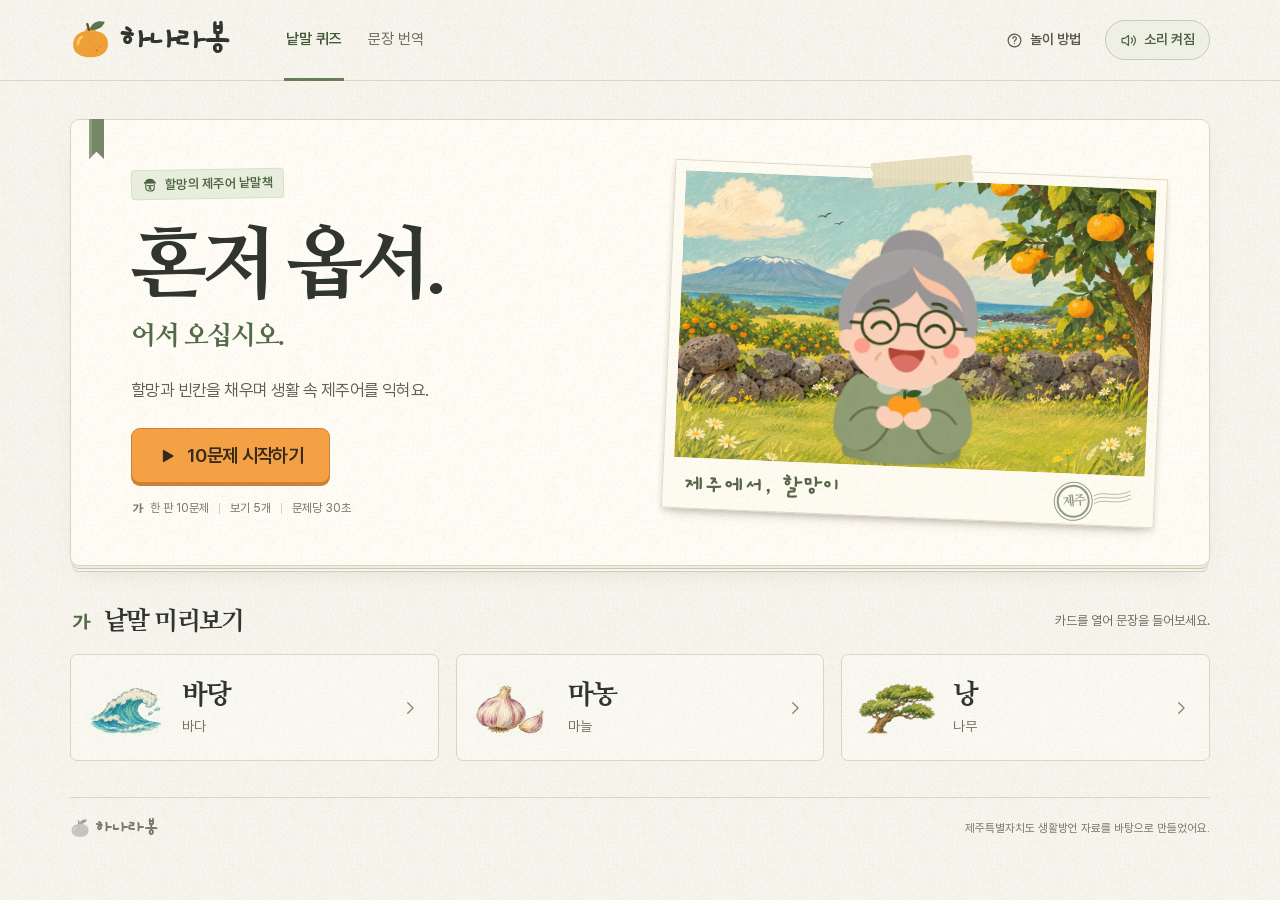
==== hanarabong/하나라봉.html @ 31e30b6c "하나라봉 제주어 낱말 퀴즈와 문장 번역기 공개" ====
<!doctype html>
<html lang="ko">
<head>
<meta charset="utf-8">
<meta name="viewport" content="width=device-width, initial-scale=1">
<meta name="theme-color" content="#f7f5ed">
<title>하나라봉 · 할망의 제주어 낱말책</title>
<link rel="icon" data-file-href="fruit.svg" type="image/svg+xml">
<script type="application/json" id="book-data">{"questions":[{"id":"JEJU-001","prompt":"____ 옵서.","sentence":"혼저 옵서.","standard":"어서 오십시오.","meaning":"어서","answer":"혼저","hint":"빈칸은 이 문장에서 “어서”에 해당하는 표현이에요.","category":"인사","options":["하영","호꼼","촌촌이","몬딱","혼저"],"optionMeanings":{"하영":"많이","호꼼":"조금","촌촌이":"천천히","몬딱":"모두","혼저":"어서"},"audio":"/audio/ab0b4ff54b9e85cd819e7663.wav"},{"id":"JEJU-002","prompt":"아방, ____ 다 펜안 했수과?","sentence":"아방, 어멍 다 펜안 했수과?","standard":"아버지, 어머니 모두 편안 하셨습니까?","meaning":"어머니","answer":"어멍","hint":"빈칸은 이 문장에서 “어머니”에 해당하는 표현이에요.","category":"가족","options":["할망","어멍","비바리","아방","하르방"],"optionMeanings":{"할망":"할머니","어멍":"어머니","비바리":"처녀. 계집애","아방":"아버지","하르방":"할아버지"},"audio":"/audio/a9f05697025271b0a36e7ffb.wav"},{"id":"JEJU-003","prompt":"____, 어멍 다 펜안 했수과?","sentence":"아방, 어멍 다 펜안 했수과?","standard":"아버지, 어머니 모두 편안 하셨습니까?","meaning":"아버지","answer":"아방","hint":"빈칸은 이 문장에서 “아버지”에 해당하는 표현이에요.","category":"가족","options":["어멍","하르방","아방","비바리","할망"],"optionMeanings":{"어멍":"어머니","하르방":"할아버지","아방":"아버지","비바리":"처녀. 계집애","할망":"할머니"},"audio":"/audio/a9f05697025271b0a36e7ffb.wav"},{"id":"JEJU-004","prompt":"____ 있수과?","sentence":"누게 있수과?","standard":"누구 있습니까?","meaning":"누구","answer":"누게","hint":"빈칸은 이 문장에서 “누구”에 해당하는 표현이에요.","category":"인사","options":["어드레","누게","어떵","어느제","무사"],"optionMeanings":{"어드레":"어디로","누게":"누구","어떵":"어떻게","어느제":"언제","무사":"왜"},"audio":"/audio/058a9aa011013275390d95ce.wav"},{"id":"JEJU-005","prompt":"____ 살아 점쑤과?","sentence":"어떵 살아 점쑤과?","standard":"어떻게 살고 있습니까?","meaning":"어떻게","answer":"어떵","hint":"빈칸은 이 문장에서 “어떻게”에 해당하는 표현이에요.","category":"인사","options":["어떵","누게","어드레","어느제","무사"],"optionMeanings":{"어떵":"어떻게","누게":"누구","어드레":"어디로","어느제":"언제","무사":"왜"},"audio":"/audio/cecfc5cd5428772aa728002b.wav"},{"id":"JEJU-006","prompt":"새 각씨, ____ 안 왐쑤과?","sentence":"새 각씨, 무사 안 왐쑤과?","standard":"색씨, 왜 안 옵니까?","meaning":"왜","answer":"무사","hint":"빈칸은 이 문장에서 “왜”에 해당하는 표현이에요.","category":"일상","options":["누게","어느제","어떵","어드레","무사"],"optionMeanings":{"누게":"누구","어느제":"언제","어떵":"어떻게","어드레":"어디로","무사":"왜"},"audio":"/audio/15f691df4a92be6341de9a87.wav"},{"id":"JEJU-007","prompt":"____ 감디?","sentence":"어드레 감디?","standard":"어디로 가느냐?","meaning":"어디로","answer":"어드레","hint":"빈칸은 이 문장에서 “어디로”에 해당하는 표현이에요.","category":"여행","options":["누게","무사","어드레","어느제","어떵"],"optionMeanings":{"누게":"누구","무사":"왜","어드레":"어디로","어느제":"언제","어떵":"어떻게"},"audio":"/audio/6ae690dda831283bf184f63b.wav"},{"id":"JEJU-008","prompt":"____에 괴기 낚으레 감쑤다.","sentence":"바당에 괴기 낚으레 감쑤다.","standard":"바다에 고기 잡으로 갑니다.","meaning":"바다","answer":"바당","hint":"빈칸은 이 문장에서 “바다”에 해당하는 표현이에요.","category":"자연","options":["괴기","구덕","마농","어멍","바당"],"optionMeanings":{"괴기":"고기·생선","구덕":"바구니","마농":"마늘","어멍":"어머니","바당":"바다"},"audio":"/audio/61c8e82d90a5f168b654edb9.wav"},{"id":"JEJU-009","prompt":"돌도 많고, ____도 많고, 비바리도 많고,","sentence":"돌도 많고, 보롬도 많고, 비바리도 많고,","standard":"돌도 많고, 바람도 많고, 처녀도 많고,","meaning":"바람","answer":"보롬","hint":"빈칸은 이 문장에서 “바람”에 해당하는 표현이에요.","category":"자연","options":["독새기","어멍","보롬","마농","괴기"],"optionMeanings":{"독새기":"달걀","어멍":"어머니","보롬":"바람","마농":"마늘","괴기":"고기·생선"},"audio":"/audio/5daf85bc9e7be69508546bd9.wav"},{"id":"JEJU-010","prompt":"오늘랑 우리 밭디 ____ 심거 줍서.","sentence":"오늘랑 우리 밭디 마농 심거 줍서.","standard":"오늘은 우리 밭에 마늘 심어 주십시오.","meaning":"마늘","answer":"마농","hint":"빈칸은 이 문장에서 “마늘”에 해당하는 표현이에요.","category":"음식","options":["독새기","괴기","어멍","구덕","마농"],"optionMeanings":{"독새기":"달걀","괴기":"고기·생선","어멍":"어머니","구덕":"바구니","마농":"마늘"},"audio":"/audio/821cc6afe8aa30e313c2323e.wav"},{"id":"JEJU-011","prompt":"밸의 밸, ____이랑 꽃이랑 잘도 곱디다.","sentence":"밸의 밸, 낭이랑 꽃이랑 잘도 곱디다.","standard":"별의 별, 나무랑 꽃이랑 잘도 아름답습니다.","meaning":"나무","answer":"낭","hint":"빈칸은 이 문장에서 “나무”에 해당하는 표현이에요.","category":"자연","options":["구덕","독새기","질","낭","괴기"],"optionMeanings":{"구덕":"바구니","독새기":"달걀","질":"길","낭":"나무","괴기":"고기·생선"},"audio":"/audio/808477540e3235af3c9c60e1.wav"},{"id":"JEJU-012","prompt":"아니우다. 게민 솔문 ____나 호나 줍서.","sentence":"아니우다. 게민 솔문 독새기나 호나 줍서.","standard":"아닙니다. 그럼 삶은 달걀이나 하나 주십시오.","meaning":"달걀","answer":"독새기","hint":"빈칸은 이 문장에서 “달걀”에 해당하는 표현이에요.","category":"음식","options":["마농","괴기","도새기","지슬","독새기"],"optionMeanings":{"마농":"마늘","괴기":"고기·생선","도새기":"돼지","지슬":"감자","독새기":"달걀"},"audio":"/audio/7f2fbd10cb77d64483ca49c8.wav"},{"id":"JEJU-013","prompt":"바당에 ____ 낚으레 감쑤다.","sentence":"바당에 괴기 낚으레 감쑤다.","standard":"바다에 고기 잡으로 갑니다.","meaning":"고기·생선","answer":"괴기","hint":"빈칸은 이 문장에서 “고기·생선”에 해당하는 표현이에요.","category":"음식","options":["마농","괴기","독새기","낭","구덕"],"optionMeanings":{"마농":"마늘","괴기":"고기·생선","독새기":"달걀","낭":"나무","구덕":"바구니"},"audio":"/audio/61c8e82d90a5f168b654edb9.wav"},{"id":"JEJU-014","prompt":"기여. 아는 ____도 들으멍 가라.","sentence":"기여. 아는 질도 들으멍 가라.","standard":"그래. 아는 길도 물으면서 가라.","meaning":"길","answer":"질","hint":"빈칸은 이 문장에서 “길”에 해당하는 표현이에요.","category":"여행","options":["질","낭","보롬","바당","마농"],"optionMeanings":{"질":"길","낭":"나무","보롬":"바람","바당":"바다","마농":"마늘"},"audio":"/audio/efe70c997b9fce134a77fdc5.wav"},{"id":"JEJU-015","prompt":"먹을 것도 촘 ____ 있저.","sentence":"먹을 것도 촘 하영 있저.","standard":"먹을 것도 참 많이 있네.","meaning":"많이","answer":"하영","hint":"빈칸은 이 문장에서 “많이”에 해당하는 표현이에요.","category":"일상","options":["솔째기","호꼼","촌촌이","혼저","하영"],"optionMeanings":{"솔째기":"살그머니","호꼼":"조금","촌촌이":"천천히","혼저":"어서","하영":"많이"},"audio":"/audio/20595183f8db4cea360ea636.wav"},{"id":"JEJU-016","prompt":"산이영 바당이영 ____ 좋은게 마씀.","sentence":"산이영 바당이영 몬딱 좋은게 마씀.","standard":"산이랑 바다랑 모두가 좋습니다.","meaning":"모두","answer":"몬딱","hint":"빈칸은 이 문장에서 “모두”에 해당하는 표현이에요.","category":"자연","options":["혼저","몬딱","솔째기","호꼼","촌촌이"],"optionMeanings":{"혼저":"어서","몬딱":"모두","솔째기":"살그머니","호꼼":"조금","촌촌이":"천천히"},"audio":"/audio/4279548e76ff92a1581a7189.wav"},{"id":"JEJU-017","prompt":"____만 싸게 안되카 마씀?","sentence":"호꼼만 싸게 안되카 마씀?","standard":"조금만 싸게 안될까요?","meaning":"조금","answer":"호꼼","hint":"빈칸은 이 문장에서 “조금”에 해당하는 표현이에요.","category":"일상","options":["호꼼","혼저","몬딱","하영","촌촌이"],"optionMeanings":{"호꼼":"조금","혼저":"어서","몬딱":"모두","하영":"많이","촌촌이":"천천히"},"audio":"/audio/309e966e174e1307b075ae6e.wav"},{"id":"JEJU-018","prompt":"와리지 말앙, ____ 고라 보게.","sentence":"와리지 말앙, 촌촌이 고라 보게.","standard":"너무 서두르지 말고, 천천히 말해 보아라.","meaning":"천천히","answer":"촌촌이","hint":"빈칸은 이 문장에서 “천천히”에 해당하는 표현이에요.","category":"일상","options":["몬딱","혼저","호꼼","하영","촌촌이"],"optionMeanings":{"몬딱":"모두","혼저":"어서","호꼼":"조금","하영":"많이","촌촌이":"천천히"},"audio":"/audio/c0406f3a4b8bf872000e25ee.wav"},{"id":"JEJU-019","prompt":"여기, 불 ____ 안즙서.","sentence":"여기, 불 조끄띠 안즙서.","standard":"여기, 불 옆으로 앉으십시오.","meaning":"옆에·곁에","answer":"조끄띠","hint":"빈칸은 이 문장에서 “옆에·곁에”에 해당하는 표현이에요.","category":"일상","options":["촌촌이","어드레","조끄띠","솔째기","안트레"],"optionMeanings":{"촌촌이":"천천히","어드레":"어디로","조끄띠":"옆에·곁에","솔째기":"살그머니","안트레":"안으로"},"audio":"/audio/8778ef3fb848a443283e6871.wav"},{"id":"JEJU-020","prompt":"____ 들어 왕, 조녁 먹엉 갑서.","sentence":"안트레 들어 왕, 조녁 먹엉 갑서.","standard":"안으로 들어 오셔서, 저녁식사 하고 가십시오.","meaning":"안으로","answer":"안트레","hint":"빈칸은 이 문장에서 “안으로”에 해당하는 표현이에요.","category":"인사","options":["안트레","어드레","조끄띠","혼저","촌촌이"],"optionMeanings":{"안트레":"안으로","어드레":"어디로","조끄띠":"옆에·곁에","혼저":"어서","촌촌이":"천천히"},"audio":"/audio/6a3a9f7e0072522a032e0b89.wav"},{"id":"JEJU-021","prompt":"안트레 들어 왕, ____ 먹엉 갑서.","sentence":"안트레 들어 왕, 조녁 먹엉 갑서.","standard":"안으로 들어 오셔서, 저녁식사 하고 가십시오.","meaning":"저녁식사","answer":"조녁","hint":"빈칸은 이 문장에서 “저녁식사”에 해당하는 표현이에요.","category":"음식","options":["아방","낭","조녁","구덕","어멍"],"optionMeanings":{"아방":"아버지","낭":"나무","조녁":"저녁식사","구덕":"바구니","어멍":"어머니"},"audio":"/audio/6a3a9f7e0072522a032e0b89.wav"},{"id":"JEJU-022","prompt":"소랑 홀 땐 ____ 골라.","sentence":"소랑 홀 땐 솔째기 골라.","standard":"사랑 할 때는 살그머니 말해라.","meaning":"살그머니","answer":"솔째기","hint":"빈칸은 이 문장에서 “살그머니”에 해당하는 표현이에요.","category":"일상","options":["솔째기","혼저","호꼼","몬딱","하영"],"optionMeanings":{"솔째기":"살그머니","혼저":"어서","호꼼":"조금","몬딱":"모두","하영":"많이"},"audio":"/audio/5016fca821bb7caf6f90a267.wav"},{"id":"JEJU-023","prompt":"____ 옵디가?","sentence":"어느제 옵디가?","standard":"언제 오셨습니까?","meaning":"언제","answer":"어느제","hint":"빈칸은 이 문장에서 “언제”에 해당하는 표현이에요.","category":"인사","options":["어떵","어드레","어느제","누게","무사"],"optionMeanings":{"어떵":"어떻게","어드레":"어디로","어느제":"언제","누게":"누구","무사":"왜"},"audio":"/audio/b16ad4abdb336361e8d7af59.wav"},{"id":"JEJU-024","prompt":"____ 하미꽈?","sentence":"무싱거 하미꽈?","standard":"무엇을 하십니까?","meaning":"무엇","answer":"무싱거","hint":"빈칸은 이 문장에서 “무엇”에 해당하는 표현이에요.","category":"일상","options":["어드레","누게","무싱거","어느제","무사"],"optionMeanings":{"어드레":"어디로","누게":"누구","무싱거":"무엇","어느제":"언제","무사":"왜"},"audio":"/audio/5ae525c11ff9c496275a5281.wav"},{"id":"RAG-7024654ab633","prompt":"____, 할망은 어신게!","sentence":"하르방, 할망은 어신게!","standard":"할아버지, 할머니는 없네!","meaning":"할아버지","answer":"하르방","hint":"제주도 방언에서 어른 남자 조부를 부르는 말","category":"가족","options":["아방","손지","아시","어멍","하르방"],"optionMeanings":{"아방":"아버지","손지":"손자","아시":"아우. 동생","어멍":"어머니","하르방":"할아버지"},"audio":"/audio/b96c542b409ec05f5a8d7a5b.wav"},{"id":"RAG-04b9ccb27995","prompt":"제주 ____에 강 봅서.","sentence":"제주 바당에 강 봅서.","standard":"제주 바다에 가서 보십시오.","meaning":"바다","answer":"바당","hint":"제주도에서 자주 쓰는 바다를 가리키는 표현","category":"바다","options":["질","고팡","낭","빌레","바당"],"optionMeanings":{"질":"길","고팡":"광","낭":"나무","빌레":"바윗그루. 반석","바당":"바다"},"audio":"/audio/7b054a45df16715fb1fe78a9.wav"},{"id":"RAG-48aa0ff66e63","prompt":"바당에 ____ 사레 마씀.","sentence":"바당에 괴기 사레 마씀.","standard":"바다에 고기 사려고 말입니다.","meaning":"고기·생선","answer":"괴기","hint":"바다에서 흔히 볼 수 있는 음식 재료","category":"음식","options":["독새기","괴기","도새기","마농","지슬"],"optionMeanings":{"독새기":"달걀","괴기":"고기·생선","도새기":"돼지","마농":"마늘","지슬":"감자"},"audio":"/audio/1e92d7119d0faa193b7ba3e2.wav"},{"id":"RAG-8c0faecee798","prompt":"두 가시가 ____ 경 돌암서?","sentence":"두 가시가 어드레 경 돌암서?","standard":"두 부부가 어디로 그렇게 달려 가는가?","meaning":"어디로","answer":"어드레","hint":"어떤 방향이나 장소를 가리키는 표현이다.","category":"여행","options":["누게","무사","어드레","어떵","무싱거"],"optionMeanings":{"누게":"누구","무사":"왜","어드레":"어디로","어떵":"어떻게","무싱거":"무엇"},"audio":"/audio/1279d58b24e1abbba0e25b3d.wav"},{"id":"RAG-7aef0e0c4e5b","prompt":"____ 가그네 '옵디가' 인사 호라.","sentence":"혼저 가그네 '옵디가' 인사 호라.","standard":"어서 가서 '오셨습니까'하고 인사 해라.","meaning":"빨리, 서두르다","answer":"혼저","hint":"상대방을 기다리게 하지 않도록 빨리 행동할 때 쓰는 표현이다.","category":"인사","options":["몬딱","혼저","촌촌이","호꼼","하영"],"optionMeanings":{"몬딱":"모두","혼저":"빨리, 서두르다","촌촌이":"천천히","호꼼":"조금","하영":"많이"},"audio":"/audio/870b84eece5488f88c704b48.wav"},{"id":"RAG-ad1c3c0cdb41","prompt":"하르방, ____이 좋아할거여.","sentence":"하르방, 할망이 좋아할거여.","standard":"할아버지, 할머니가 좋아하실거야.","meaning":"할머니","answer":"할망","hint":"할머니를 의미하는 제주어 표현이다.","category":"가족","options":["할망","아시","손지","어멍","아방"],"optionMeanings":{"할망":"할머니","아시":"아우. 동생","손지":"손자","어멍":"어머니","아방":"아버지"},"audio":"/audio/a3064ba3aeead558330c95dc.wav"},{"id":"RAG-6fc8ce46cf27","prompt":"바당드렌 ____ 갑니까?","sentence":"바당드렌 어떵 갑니까?","standard":"바다에는 어떻게 갑니까?","meaning":"어떻게","answer":"어떵","hint":"어떤 방법이나 상태를 묻는 표현입니다.","category":"바다","options":["무사","누게","무싱거","어드레","어떵"],"optionMeanings":{"무사":"왜","누게":"누구","무싱거":"무엇","어드레":"어디로","어떵":"어떻게"},"audio":"/audio/80b655faabdc19883b7c66ae.wav"},{"id":"RAG-0464a15338d6","prompt":"전복죽 먹곡 ____ 보래 가게 마씀.","sentence":"전복죽 먹곡 비바리 보래 가게 마씀.","standard":"전복죽 먹고서 처녀 보러 갑시다.","meaning":"처녀. 계집애","answer":"비바리","hint":"가족 구성원이 아닌, 젊은 여성을 가리키는 말입니다.","category":"음식","options":["할망","새서방","비바리","하르방","아방"],"optionMeanings":{"할망":"할머니","새서방":"신랑(新郞)","비바리":"처녀. 계집애","하르방":"할아버지","아방":"아버지"},"audio":"/audio/138005684838e348b31105cf.wav"},{"id":"RAG-28ae4d8435c3","prompt":"조심하멍 가는 ____은 펜안혼다.","sentence":"조심하멍 가는 질은 펜안혼다.","standard":"조심하면서 가는 길은 편안하다.","meaning":"길","answer":"질","hint":"이 문장은 여행 중에 조심해야 할 점을 말하고 있어.","category":"여행","options":["빌레","낭","바당","고팡","질"],"optionMeanings":{"빌레":"바윗그루. 반석","낭":"나무","바당":"바다","고팡":"광","질":"길"},"audio":"/audio/d5b43d29b4685cb76b87be7e.wav"},{"id":"RAG-4fbc8d7e720c","prompt":"____이영 고치 옵세.","sentence":"어멍이영 고치 옵세.","standard":"어머니랑 같이 오십시오.","meaning":"어머니","answer":"어멍","hint":"‘아방’과 짝을 이루는 부모 호칭을 떠올려 보세요.","category":"인사","options":["아방","아시","어멍","하르방","할망"],"optionMeanings":{"아방":"아버지","아시":"아우. 동생","어멍":"어머니","하르방":"할아버지","할망":"할머니"},"audio":"/audio/8717de0945038e412aa632d5.wav"},{"id":"RAG-903ff125defd","prompt":"____이 해 준 밥 먹어 봅서.","sentence":"어멍이 해 준 밥 먹어 봅서.","standard":"어머니가 해 준 밥을 먹어 보십시오.","meaning":"어머니","answer":"어멍","hint":"밥을 해 준 사람이 누구인지 묻고 있어요. 부모 두 사람 중 ‘아방’과 짝이 되는 쪽이에요.","category":"음식","options":["하르방","아시","아방","할망","어멍"],"optionMeanings":{"하르방":"할아버지","아시":"아우. 동생","아방":"아버지","할망":"할머니","어멍":"어머니"},"audio":"/audio/d7f6fe2825c740a4a9f384eb.wav"},{"id":"RAG-cad58d221f4e","prompt":"____ 왕 먹읍서.","sentence":"혼저 왕 먹읍서.","standard":"어서 와서 먹으십시오.","meaning":"빨리, 즉시","answer":"혼저","hint":"친구가 식사를 권할 때 쓰는 표현입니다.","category":"음식","options":["촌촌이","하영","몬딱","호꼼","혼저"],"optionMeanings":{"촌촌이":"천천히","하영":"많이","몬딱":"모두","호꼼":"조금","혼저":"빨리, 즉시"},"audio":"/audio/b510865bcf69bea42cf87f42.wav"},{"id":"RAG-68a122a85fdb","prompt":"____ 왕 소랑하멍 살게 마씀.","sentence":"혼저 왕 소랑하멍 살게 마씀.","standard":"어서 와서 사랑하면서 살아 봅시다.","meaning":"어서","answer":"혼저","hint":"이 단어는 상대에게 빨리 행동하라고 부드럽게 요청할 때 쓰인다.","category":"사랑","options":["촌촌이","몬딱","호꼼","하영","혼저"],"optionMeanings":{"촌촌이":"천천히","몬딱":"모두","호꼼":"조금","하영":"많이","혼저":"어서"},"audio":"/audio/8e8abac4414f4a17a73c55ab.wav"},{"id":"RAG-bb492be306e2","prompt":"새 각시가 새 서방 품에서 ____ 말해십주.","sentence":"새 각시가 새 서방 품에서 솔째기 말해십주.","standard":"신부가 신랑 품에서 살그머니 말했답니다.","meaning":"살그머니, 조용히, 조금씩","answer":"솔째기","hint":"말을 조용히, 조금씩 전달하는 방식을 나타냄","category":"신랑","options":["혼저","촌촌이","안트레","호꼼","솔째기"],"optionMeanings":{"혼저":"어서","촌촌이":"천천히","안트레":"안으로","호꼼":"조금","솔째기":"살그머니, 조용히, 조금씩"},"audio":"/audio/de03625748ed74d9924062e0.wav"},{"id":"RAG-3562c429301b","prompt":"게난, ____ 살코?","sentence":"게난, 어떵 살코?","standard":"그러니 어떻게 살까?","meaning":"어떻게","answer":"어떵","hint":"질문의 방식을 나타내는 표현이다.","category":"갑돌이","options":["어드레","어떵","무싱거","누게","무사"],"optionMeanings":{"어드레":"어디로","어떵":"어떻게","무싱거":"무엇","누게":"누구","무사":"왜"},"audio":"/audio/d2811187700a1541e5adad00.wav"},{"id":"RAG-722d0b19753c","prompt":"우리 제주도 ____들이 호는 말이 있수다.","sentence":"우리 제주도 하르방들이 호는 말이 있수다.","standard":"우리 제주도 할아버지들이 하시는 말씀이 있습니다.","meaning":"할아버지","answer":"하르방","hint":"제주도 방언에서 남성 어르신을 지칭하는 말","category":"교훈","options":["할망","아방","하르방","손지","어멍"],"optionMeanings":{"할망":"할머니","아방":"아버지","하르방":"할아버지","손지":"손자","어멍":"어머니"},"audio":"/audio/681f5622423dc33db845aba5.wav"},{"id":"RAG-39f969a0f54a","prompt":"사롬보다 더 소랑도 ____ 홉니다.","sentence":"사롬보다 더 소랑도 하영 홉니다.","standard":"사람보다 더 사랑도 많이 합니다.","meaning":"많이","answer":"하영","hint":"정답은 감정이나 행동의 정도를 나타내는 부사어입니다.","category":"사랑","options":["몬딱","하영","혼저","호꼼","촌촌이"],"optionMeanings":{"몬딱":"모두","하영":"많이","혼저":"어서","호꼼":"조금","촌촌이":"천천히"},"audio":"/audio/dc497c26d8f932fe6bf1405d.wav"},{"id":"RAG-4a34c29099e8","prompt":"갑순이옌 호는 ____가 살았수게.","sentence":"갑순이옌 호는 비바리가 살았수게.","standard":"갑순이라고 하는 처녀가 살았습니다.","meaning":"처녀. 계집애","answer":"비바리","hint":"여자 어린아이를 가리키는 말로, 어른 여성을 포함하지 않는다.","category":"갑돌이","options":["비바리","아시","하르방","새서방","손지"],"optionMeanings":{"비바리":"처녀. 계집애","아시":"아우. 동생","하르방":"할아버지","새서방":"신랑(新郞)","손지":"손자"},"audio":"/audio/578015e5bc04e24f2b73764d.wav"},{"id":"RAG-24cb65e0c249","prompt":"그리고 우리 ____들이 고르친 말이 있수다.","sentence":"그리고 우리 어멍들이 고르친 말이 있수다.","standard":"그리고 우리 어머니들이 가르친 말씀이 있습니다.","meaning":"어머니","answer":"어멍","hint":"이 단어는 가족 중 여성이며, 자식을 낳은 부모를 가리키는 말입니다.","category":"교훈","options":["할망","하르방","아시","아방","어멍"],"optionMeanings":{"할망":"할머니","하르방":"할아버지","아시":"아우. 동생","아방":"아버지","어멍":"어머니"},"audio":"/audio/b55fcdd15bcd9836fc0ed5c5.wav"},{"id":"RAG-e2b45d125ee4","prompt":"인정 많고, 소랑 많은 돌하르방 ____들 이우다.","sentence":"인정 많고, 소랑 많은 돌하르방 손지들 이우다.","standard":"인정 많고, 사랑이 많은 돌하르방 손자들 입니다.","meaning":"손자","answer":"손지","hint":"할아버지의 자식의 아들","category":"사랑","options":["아방","새서방","손지","할망","비바리"],"optionMeanings":{"아방":"아버지","새서방":"신랑(新郞)","손지":"손자","할망":"할머니","비바리":"처녀. 계집애"},"audio":"/audio/43b2daba79e1dee57593d1ef.wav"},{"id":"RAG-b05a43baa3ee","prompt":"____ 감쑤과?","sentence":"어드레 감쑤과?","standard":"어디로 가십니까?","meaning":"목적지나 방향을 묻는 표현","answer":"어드레","hint":"이동의 방향이나 목적지를 묻는 말","category":"사랑","options":["무싱거","어떵","누게","무사","어드레"],"optionMeanings":{"무싱거":"무엇","어떵":"어떻게","누게":"누구","무사":"왜","어드레":"목적지나 방향을 묻는 표현"},"audio":"/audio/678fc5f9a96ad02b49d6d656.wav"},{"id":"RAG-64382de6ab4d","prompt":"물 ____ 정 가는 저 비바리야!","sentence":"물 허벅 정 가는 저 비바리야!","standard":"물동이 지고 가는 저 처녀야!","meaning":"병 모양의 물동이","answer":"허벅","hint":"제주도에서 물을 담아다 쓰는 도구로, 바깥 모양이 둥글고 입구는 좁다.","category":"사랑","options":["낭","독새기","허벅","구덕","바농"],"optionMeanings":{"낭":"나무","독새기":"달걀","허벅":"병 모양의 물동이","구덕":"바구니","바농":"바늘"},"audio":"/audio/fbee4301ac2808a99b79b4f0.wav"},{"id":"RAG-9a5f3f40d2a6","prompt":"____ 경 고람쑤과?","sentence":"무사 경 고람쑤과?","standard":"왜 그렇게 말하십니까?","meaning":"왜","answer":"무사","hint":"질문의 이유를 묻는 표현입니다.","category":"말","options":["누게","어떵","무싱거","어드레","무사"],"optionMeanings":{"누게":"누구","어떵":"어떻게","무싱거":"무엇","어드레":"어디로","무사":"왜"},"audio":"/audio/65ef9a05460a46231c36cfc7.wav"},{"id":"RAG-644eeee1f036","prompt":"____ 모심 달래 드리라!","sentence":"어멍 모심 달래 드리라!","standard":"어머니 마음 위로해 드려라!","meaning":"어머니","answer":"어멍","hint":"이 단어는 어미가 붙어 있어 존칭이나 애정 어린 표현으로 쓰인다.","category":"마음","options":["하르방","할망","아시","아방","어멍"],"optionMeanings":{"하르방":"할아버지","할망":"할머니","아시":"아우. 동생","아방":"아버지","어멍":"어머니"},"audio":"/audio/863a825c9bece3a5408a9fe5.wav"},{"id":"RAG-2e413958b6e1","prompt":"해 저물민 ____ 홉니까?","sentence":"해 저물민 어떵 홉니까?","standard":"해 저물면 어떻게 합니까?","meaning":"어떻게","answer":"어떵","hint":"문장에서 상황에 대한 대답을 묻는 표현입니다.","category":"빨리","options":["어드레","어떵","무싱거","누게","무사"],"optionMeanings":{"어드레":"어디로","어떵":"어떻게","무싱거":"무엇","누게":"누구","무사":"왜"},"audio":"/audio/c63c84c62bd7c0f62e508e3d.wav"},{"id":"RAG-bf6ac2cbf073","prompt":"____ 글라.","sentence":"혼저 글라.","standard":"어서 가자.","meaning":"빨리, 즉시","answer":"혼저","hint":"상황에 급하게 행동할 때 쓰는 표현이다.","category":"어서","options":["촌촌이","하영","혼저","몬딱","호꼼"],"optionMeanings":{"촌촌이":"천천히","하영":"많이","혼저":"빨리, 즉시","몬딱":"모두","호꼼":"조금"},"audio":"/audio/d81763c6e545168f894f7625.wav"},{"id":"RAG-f8ccbd98c551","prompt":"____, 씨집 보내키옌 마씀.","sentence":"비바리, 씨집 보내키옌 마씀.","standard":"처녀, 시집 보내겠다고 말합니다.","meaning":"처녀. 계집애","answer":"비바리","hint":"여자 어린아이를 뜻하는 말로, 아직 시집을 가지 않은 상태를 가리킵니다.","category":"말","options":["새서방","비바리","하르방","아시","아방"],"optionMeanings":{"새서방":"신랑(新郞)","비바리":"처녀. 계집애","하르방":"할아버지","아시":"아우. 동생","아방":"아버지"},"audio":"/audio/3eca43cce4f9862869d0e418.wav"},{"id":"RAG-6bf5f068cdd8","prompt":"소나이 타는 모심을 ____ 만이라도 알아도라.","sentence":"소나이 타는 모심을 호꼼 만이라도 알아도라.","standard":"총각이 타는 마음을 조금 만이라도 알아다오.","meaning":"조금","answer":"호꼼","hint":"감정이나 상태가 약하게 나타날 때 쓰는 표현이다.","category":"마음","options":["호꼼","하영","몬딱","촌촌이","혼저"],"optionMeanings":{"호꼼":"조금","하영":"많이","몬딱":"모두","촌촌이":"천천히","혼저":"어서"},"audio":"/audio/e720d32906cb7916a117e77c.wav"},{"id":"RAG-e3d746e0984f","prompt":"왁왁호민 ____ 잃어부렁 큰 일 납니다.","sentence":"왁왁호민 질 잃어부렁 큰 일 납니다.","standard":"캄캄하면 길 잃어버려 큰 일 납니다.","meaning":"길","answer":"질","hint":"어두운 밤에 잃어버리면 큰일 나는 것","category":"빨리","options":["고팡","바당","낭","빌레","질"],"optionMeanings":{"고팡":"광","바당":"바다","낭":"나무","빌레":"바윗그루. 반석","질":"길"},"audio":"/audio/083a20437df8347d97fdfe8e.wav"},{"id":"RAG-4f62b1aab67b","prompt":"시험에 떨어진 아들이 ____ 안티 말했수다.","sentence":"시험에 떨어진 아들이 아방 안티 말했수다.","standard":"시험에 떨어진 아들이 아버지께 말했습니다.","meaning":"아버지","answer":"아방","hint":"‘~께’ 뒤에 오는 사람을 가리키는 제주어 표현","category":"말","options":["할망","아시","아방","하르방","어멍"],"optionMeanings":{"할망":"할머니","아시":"아우. 동생","아방":"아버지","하르방":"할아버지","어멍":"어머니"},"audio":"/audio/19a785bb827472c6477c6f32.wav"},{"id":"RAG-8697b2325a49","prompt":"살당 지치민, 풍덩 ____에 들어 가곡 마씀.","sentence":"살당 지치민, 풍덩 바당에 들어 가곡 마씀.","standard":"살다가 지치면, 풍덩 바다에 들어 가고 말입니다.","meaning":"바다","answer":"바당","hint":"바다를 의미하는 제주어 표현입니다.","category":"말","options":["빌레","낭","질","고팡","바당"],"optionMeanings":{"빌레":"바윗그루. 반석","낭":"나무","질":"길","고팡":"광","바당":"바다"},"audio":"/audio/0c6c15fbb3e7e5034dee71e9.wav"},{"id":"RAG-6d23cef71985","prompt":"____ 웃으멍 말 호는 거 보난, 착햄직 홉디다.","sentence":"솔째기 웃으멍 말 호는 거 보난, 착햄직 홉디다.","standard":"살그머니 웃으면서 말 하는 걸 보니, 착할 것 같습니다.","meaning":"조금씩, 서서히","answer":"솔째기","hint":"말이나 행동이 서서히, 조금씩 나타나는 모양","category":"말","options":["하영","호꼼","솔째기","혼저","몬딱"],"optionMeanings":{"하영":"많이","호꼼":"조금","솔째기":"조금씩, 서서히","혼저":"어서","몬딱":"모두"},"audio":"/audio/b0dd4b35fd50cd307406fa02.wav"}],"files":{"fruit.svg":["image/svg+xml","[base64]"],"assets/halmang_hint.webp":["image/webp","UklGRpRSGABXRUJQVlA4WAoAAAASAAAA/wEAfwIAQU5JTQYAAAAAAAAAAABBTk1GIlwAACEAABIAAHwBADYCABkAAAJBTFBI2h0AAAHAhv23ajut/mOMnYR4SHB3KjgEr7fB3d3t3kB7kSpVoJo6ViHUSx2pBqsXCU5I0NRbnHhO9hjj/yHh7H32Wmev+dxPETEB6K9FxMxM0bmamakIirWoGYbeWipSnERbBgCy2hpHnXLS8Vfe+5dOZ3/npJNOPmHjUS2s3DIpR2KmADB6y/Pe+9sn/8GhfO7x2R955/ZTFICZliBRA4B19v7YFx9bxJXD3T0695W58pJnb//EAeMBiGnZETUAdtjXfvgcV/Z2RHAoM8KdKz/+7Qu2AKAmxUYNgO760Xu5srcj2ZuZ3k6Si379P1sCMC0yqoDu+pHZQaZ7Jns83EkuvHbfkYBpaRFTYJePzHaSHqxoupP88/9tCZiWFDEAu3x7gKRHssrpSb742c0Bk1IiBow546blZDuS1Q8nnz97PUCLiBgwYcZckp6syXTyuStGwrR8KDD2zEfI8GSNZpB37QlY4RDFmDMeJD1Yt+lceu2mUC0ZBuw+m4xgHQf59ImAFQtpYYNvLWcEazrb5Lc2hEmZMGDv+8hgjUdw/gmAFggxTPhwm56sdyc/NAFaHETwxj+RwdqP4G2rwwqDAactoyeHwWzz9smwomAY9wPSOUy2ecfroAXB8NbZjOSw6VxwJFrFwDBtAZ3DqXP5kbBC0MI+r9A5vAaXHQUrAi1Me5nB4Ta47AhYAWhh2isMDr/B59eFNT7DtAUMDsfB2ydDGp5h2gIGh+fgbaNVGp1h2isMDtdtvhfW5BRT/kXnsJ3ePhLW3ARjbqRzGA8+saFIUxMd+VMGh/Xg70yloRmms81h3nkxtJkZXrMwcriLXLARtImJTPktg8N+8KtQaWCGL7HNPjB4MLR5GfYb8OwP5q8JbVqiaz/CYF8YPBzWtBQfp7M/9PxtSxqWygbPRfQJGTwI1rDwcQb7RefvWiJNSmX95zL7BkYeCGtSho/[base64]/cvX4Q2oC/3K8G5IyENRzDhCUa/Mm+1BrTOi8yCt/azZe+5/mXuaGk8sl4f88wItJqNtDCub2HG5SOh2mAMWOfjK5L9671HAyoNRRQ49O/sZ4O8bjvApIkYcMCtpPczjOTir6wOaONQw7pXkRnsc5187NwWWtIoxIDD5jKd/W86ecu2EG0QAmx9FdlmfxzO598JtBqDYcT5LzODfbOTt2wL0UYghim/IJ39dDqffRdgDUCBQ+cykn22k7/eDC3p86SFKV91OvvvdM49BLC+TgVvfpIM9uVOfnktWB9n0Pe9TE/26RH883ZQ6dda2OE2MtjHt7noVED7MlXs9ne2k319ML4xHtaHtYAPLqaz38/kr9aFSZ8lik2/SQb7/3T+/WCI9FWqOPkZRrIROhefBGgfpcAlpLMpBvmd0bC+ybDuTxnB5pjB2W+A9UktrHsPg83S+cKb0OqLFOvewzabpvP5N0Gl75EWDp1DZ/MMvnAIRPocAU4POptokFdCpK9RjH2f09lMI3i1iPQxiom/[base64]/k3wYYxw8GeyebufP410GFLsd5jdDb5Nn8+2mSYUp1yF4PN3vl5tIYnMXyWbTb89GWHwIYlw8Xp2fSYXHwIbBgynMZINv/gooNgw45iq39msAQG/zkFOswIRt1PZxkM/mq0yvBi+ik6S6HzEtiwYjiGzmKYvvxQ2DCi2ODvGeWAwSfWVhk2ROQ7dJbENr+K1rChuIrOopjeng4bJgyHMFgYkwu3hg4Lip2eiywNDM7ZTHQYEBt9K53l0flrmNRfCxfSWSLbPB9We4rtFkYWichnXwutOdFJdzJYJp0/V5V6U3yFzlLpnAGtNcPrl0YWi8z2DmI1Jrra7xgsl87voM4MxzNYMDOX7werLZX1H8+iweC8iZCaEpOv0Vk2gzePUqknw6H0LBx0HgOrJZX15mewdEY8vKZIHRk+QWf5dH4JVkOKdZ/PLCDp7f1hNaTfZbCEOv8gKnVjmMbIIsLgRdCaEdVbM1hKXlhXtF4M0yJYSoNHw+pFcRu9mHj+YbRKnSjOzWA5dX4YViMqa/2HJSXyufVF68NwKZ0l1XkZrDZU1vpXRlHJ/O96onVhuJTOsuq8DFYTImv/K6OwRD67nmg9KC6ls7Q6L4fVgspa/[base64]/Ca9+Dh/JlIJxZaLmcUn+eKG0CoYpjNYfp2ni1VBRsyiF6EbIRVQrLeAWYCCL2wCrcIBniWIwcNhvWe4gm2WYM8Z0J4TGXk7owzxT+h9wZovMItQ8qWtoL1mONyDZTh5AKz3PkQvRJ5f7j3In8oR71CR3hKs/W9mIUou2RzaW4YjGCzFyYNgvXYavRg5v9xrgh8VpW9BewujHmUUo+A/14b0kmFvTxbj5JKNob21HwsSI0+C9daX6AWpzSvQ6iXFLYXpM7AeEpHbGAUp+NhYSO8oXreMWZCS/57cW7uwNK3eW7tlUWL4obDeMVxOZ0l2XohWL32jOJ3XW18rTt8X6aXrClNw3khIrwgmP8koTI/0kGKLZczC9GhPbbao7C3+/2WPlL15qxW8zPZbYcWOwRPK3jFl79iyd1zJSx5W8IJ/mwIpeA+3it6jo3pqUXka2UtbLCt4IuMfYBQ7GL5KL0yP9NbXi9O83vpaYXL+SgU99I3idAGsl85nFKbpaPWOYodklqV39tZOLEqZS6ZCe0cw5j5GSeI/J0B6B4ob6QUp+Nde+15Rcl4DRQ8bjmUUpDYvQ6uXFDsuY5Yjz/NhvQTo/YxilFy+JbSnFDPTi1HwkQmQnjKcyHLk/DoMPa3YbgGzFEWe2WsCm8MoREl/PbS3oHItvRAFHxwD6THD/hGFyPNyGHpcMOEZZhlKvr33oLiGXoSSz24I7TnD/swi5PlDKHpeMPEZRgkKniDWezBcm16Agn9dG1KJ/ZgFyHkZDBUUTHyKUX5yYC+pBAwX0YtP8NFRkEqovH6AWX4ugKGaKt9NLzzJBetDK2I4hFF4nN9RRUUFEx6jF53MxTvCqgLDWYyi4/krCCorMu6xjJITPFOsOjCczZIT+ehYkQqJjHsso+DwDBiqbDib5Sb4yFiRSomMnZNRapzT0UK1Df/LgnPlSGi1VLb8D7PQMHnLOGilRPFNeqmh8xfjoFVSvHMgs9iwzZ+Ph1THMDWYLLht/nyiSFVERs+ms+i2+V1URvFRBstueu4Nq4Zim+WRhYfOm6BV+TqdpTezvTesCoLV/8EoPnTeZCIVMBzGZPlNDmwBrYDim/QCxMxDYRWA3leGnFdWQTF1GbMMfQfae4a3M1mCg/9eG1KBy+hFKLloE2jPKX5ejF7ZuBI/LUYLqvGz/8d3YznapBI/LkavbFABw+mMIuS8yQQV2C1YhvJaWO8Box5glKDg2ZUQ/I5egJIvbQCtgOFDRcjzRigqcTCzAAVPhVVBsOa/GcUn85WNoFWA4lv04hP8IBSVNOy4LLLweN7TEqkGFN+llx4eBUNVZMu/RRSd4G9HilQFhvPpJSe49HVQVFZ1wjOMcpPt9llQVFhxYnoWmxX8Bgwri5lJBWD4AdulxnnHFBUAJlhZrPdE1/wtvcw471gdAqgAq+9/xL4TANVeg2DKnfQS0+btk6FACzjh9mdIPjXrSEB6DYo1Hma7uETw9slQQLHx9SQzkuQ160F6DYZ9l9HLSjr508lQQHHi0wwPkuHOv4wS6TUo9vgjPQtKkP86A1DAcD7pfNVcwQ9Aew6GybeRXkrC6T/aFCKA4XWL0znIjGXbQHsOhtUuXsSIApLu5ENvAgyAyhaPMjho5wdgvQcBtr2ODI+ike4k510wASoAxOQ2OjvIPymqKAYcezfJdI8Ske4RJJ/70cmTAMPKiv9jmx0m/70WpAKAKkbtf83TXGUWh1X+5w8fWA+ACVZWbPN8RicMHgWrBGAAJuz3tZ/PZ3HMXD7rJ6e9Y2MAaoJVq/yczo49T6oMxAwA1pq617yMouD8FFYWE7y6Yu92ZBd4SnUAiKkCOIdFIfPf60vLTDFY0TGz6Ow4c+GO0AqtLC0bO5dREJxfhaFTw7vo7Dz4xEhIxQDDOSUh84U9RTsRmTQ/owvOO1uCyouMm8soBs5vwdCp4UIGu/I+WPVgOKcgZOwrHYmu/kx2JVfsXwuKDRYyC4Fzloh0Yvg/BruYfH4ypAagMpNeBjLzHTB0qLLp37Mrzl+OENQCtlmSWQSct6qgI/yAzm5mToPVAhQz6UUg4h2wThRTByK7ETl/IqQm5HUvZhaA4CwR6ewGOrvC98BQk4bzGM0vg++AoUPD1OWZ3Uj+bTK0LkTGzs1ofMEbVNCp4gY6u+m8HobaNJzDxhf5wnroSLHLQGY3MpftJVofIuPnMZoePwRDZz+gs5uef0GtGk4Jb3bBP41U6UQxdSCzK8ELYHUCxY/oDe8QGDq7gc5uOp8cD6kVw87LIxuc8/[base64]/14GiY5Fxc7M7yRcm6QitL7HWl9huUM6jYejccDaD3c0V5wNQrSsIxs1luzE5vyaKzkXHzc2ukT84YSdATeoJitc9xWhIwZkq0gXDOQwO5fJv7wTA6gmK1z7NaETO600Enau85r85BOlODtxw4mio1BIM2y3OaEDOJ8ZC0Q3MpHNI00k+dCygtQTDJYxsPMl/[base64]/[base64]/oLPSzi/XFkQx9Sm2G4HzoV0xAh0b3hLOagefGg2pKcDw+nmM/i/bnDkOho5F5ZesGoOnwGoLhnWuZTv7vAheZ1B0bnhLJKvu/A2kvqBin2NmX+fk1xSKLor+kl655MItoLUlphj70+WM/i2drxwBCLpoeItnVo7J/epLgdVOe5B3LmO7X0vytl2ggu58gc7qe34JVk9qGHn6Q+QA57zMFdmfccVFo1qGrgpGP8GoA97WEqkhUWDHX5IedP7tj8zsz/idLc2kK4b9PFmDycWbQ+vHgB2/sYweJOnknUsY/Vi2+dKJgHbnTHo9LHtN/Zhg4mdXkMFVR/DuZezPnfz8SFgXFFfVxtZ1IwqcPZf05CDbZPZnzDbnbYVWRwJ9iNGXGLDXj8lIDt6dfXub/3wjrAv39SVimPixNiPYIIO8FCOkk9ZD/YgBb76LdDbLaPMDaA1OsedAZr8hhvEfa9OTjXMFL8WIQRmOYLDPUODNd5HBJtrmB2GDO6Q2ltaGQU9dwnaykWabH8SIwWVdrHhtPYhhyx+SzqaaAzwRrcEcwXoIzl8TUgMiePt/GcnmGu2/b6X6KoodFjHrwPk9GKpvkBkr6Gy0zkdgryLAfYxayKvqwDD5WjLZcFfwctir6YP1kNynBhTbz6Mnm27GoqnQVUDxBXoNBJ+cAKmYKA7+G50N2HlPq7Uqw4m14LwGimorcBkZbMTO/dBahWLzl5iVSy7evmqKUR9nBBtS3mUjViEY8TCjcs7fQ1Bpw2Z3MZJN2bkPRq4Ew6fplQueCquUYYs5dDZnj/u2ggkAxRvbWbXgg6uJVGkEtpjDNpt0cuBIQAHBmLkZlTsJhgobtphDZ7N25nfHYQRgOJ8VCz48WqQ6ojhsHp1NO8m/vR2mIhPuZVQpfcVRMFTXcCEZbN7Z5tL3AmY4slrO66GoruJCRrCRR/Kb68gI+TG9Qs5n1hKpTgsXMpINPVfw+V3xpkhWN7jiMBgq28L+jGRzb/PlXW+kVyc4cDwMlTVs/jiDTT64PDIrE1x+PFqorGGzxxhs9kkmq5ocOB6Gyho2n0NnsU0OHA9DZRVbzKGz2GYuOwEmlVFsMYfOchu8G4rKqq45h86i8wdUVxRXsc2Sm3x2E0hVDB+js+wm94dVpIW3MLLweH6qKood52ew8AYfHQepgmKHvzFYgHeAVkDQup9tlt/gubDeE7Or6SzAzplVMHyQzjL0y5b0nOGNCzyLUHLRxtAeE0z5J4OFaGDbXhMdfQODhdj5XlhvtXAhnaW4zc/0mGG7BZHFKPjn0SI9JDrxDgaLcfL5yeglw1fpLEi5dA9o7xgOXuFZkOi8BK2eEV37MQbL0jt7yHAVnYXpc9BeUfxP21mWg3NHQXpDsfUrjOI0b7We0VvpLE5/n9wjhmkZLM7Bw2G9INa6g16enKf0huHddJao03pCsdOLkUXqZ5ChEx19K50FOjgbPWi4iM4y9ZceUNlpQWSxM/yAzkI1W4ZMsfNAZJlKLpsKHRqRcX9ksFAHD4QNjeEcOsvVvkMkMnpuRsHab4gUH2WwYO0/NCrbLM8sWfsMEWbSWbKOGhLFNksyC5bze9AhmUln0fr1UKhsuySzbP18SDCTzrL1iyEwbLMks9gpZtJZ6hTbLM0seDPpLHUq2yzJLHeYSWepU2yzJLPYGS6is9QJJs3JKHYm+zFZ7ATfSy9hP++OyW4DmSXsN13CVXSWsOthXRBZ/SlGAQse0hXDRQwWsX27IRgzL8tY7tcNw5vayRKePKA7n6GXsOC/N4R0JBjxGKOM/RldNNmvnSxjd0kXBDfTC9k96Fyw0QvMQjYL0pHhCjqLuPM8WCeCUQ9klLJTO1PsHizjmcvfDO3E8HF6GQs+PRrSicpN5Wz2iI4E673ALGPOj8LQoeGNkSxl70Srsxn0MpZcsiO0A8HYRxml7K/jIR1tvohZxpwzRdFhC2cxWMougnVi+BK9jCV9W2gHgpGPMcpY8InJkI4m/a2UOb8DQ4eGAyJYxiPP70zlOnohI3eCdgLcyyhjwUcnQjoQrDm/nJ0OQ4eG/Rks4sGnx0I6O7CUOa+GorP9SlnEfmIdKT5LL2LB+eMgHQlmFTLn56Howm1lLPOlTbugeO1iZglzfh6KLuzJIh758mbSld2ziDk/D0U39mAJz1ywqXRnlyIW/DgUXTSczShfnrNXU+nOd+nFK4PHwtCdbxUw510jBV36TvnKWLojtFtfL1/OD0DRrYOYhct51yiVLimmsnAn2ztC0bU9Cld6+2woSp3zIzAMwc5RtJx3TDDpnmDkXYxy5Zw9BYIhFPycXqyCy94Gw9D8plwFlx8Nw5Aa3pWlyjlwNAxDtT+jTDkXHI0WhljxupeZBSqDd74Oih6czShPQd4yBYahV/k8vTi1mf8LKHrQcHxxCucDbwMUvajY7CVmQcpw8kcbwAQ9KYKf04tROsnHzwIMvWp4h2chSifzoQsmQgQ9Kxj7OKP8pHuS8eO9RwKGXjZ8gV58giT/9Z29AZigx97GLD3J53/5kbevC4gJelww/vGMshP8zWYAoIoKGs6nF53MJTuhZSaopMiE+YySE3xqtAoqqzjeI4vO0+NQISh+Si87YytlskdEFp1xlYLiekbJeWq1ismUf2QUG+bS3WFVguFitgtLtge5PM6qmOjI6xllpcNzKwbFmvMziknmsj/+8U9/fPU//PGYqsFwMCNLSRe/[base64]/qKE6CoXzXsPJ8ZpaPNr8FQyy2sfx3pZcP58wkm9QQFDvsbM8pFtnnLOAjqWgXrfIP0KBQRvGU8FDVuwFFPkx4lwslvj4Oi1lUx5eJnSM/SEMmnjwUEda/A6hf+g/QsCdkmv7UuVFD/YsAW32+THqUgnXzyOMAwPEoL2P2GF0jPEpBOLvnqhlDBsKkKrH/R06Rn0wsnl351G8AwrKoCU943QHo2uPAkF3zl9YAqhlsxYLfvD5ARDS2C5MPnbQmYYjgWA3a/YQHpkU0rw518/HNvHg2oYrhWBTa58CmSHtmc0p0kH79gIgBTDOcqwJSL7w+S4dmE0p0kH7rihNUBM8FwrwbY7pfdFyQ9stFkepB84Q+f2msEABP0hWIAWlNP/snLJN0zG0mGt0nyxV9/enMAMBP0jaIGAFtfPjtJ0j2iSWSEO1d+4aYzNgIgZoI+U9QUGLH7+3/0z5dIMt2jCWS4c+XFT1z50beuA0BM0aeqAcCkTU/7/CPPkGSGe2Sflgz3SJIcmPen9533ujEAIKboZ0VbAgCtiQeeeN3fucpw98zsnzLDPfiqD//g9N1GCQBYywR9sKgpVl7zrUd9/2f3BVft7cjM/iYz2m3nKp1P//TGs9+690isbC0V9NEiZoqVx2x39vXX3LZ4YZsrZ9vdI7LPyIhw9+Aqly599KvXHb/d1DWwSjUVQT8uZqpY5WYbT/3QZx9+9t98VV85wmNYC4/wlfmqLzx79yc+ddFrNhuPVaqamaC/FzUzrHL0mpMPvPhdF/zoiSc4yFw5fOVgriLrKEkm0189V+ar+9y5867534vP2GDKSKzSzFQFjVFUtWV41dXGTDv5hONP/fHdf/rDU+yuDzZy0D2Qgw9/9WR35/zhT/d884QTjj/lDaNWG4VVm5mqoJGKiLWsJRjs5Gn77LPPtINn/vLmW372GHPV7H60hzrY9cjM5LI7brzl5ptvvulXM6btM23ft4zFoLXVMhVBAxaxlQUQDHri1F1WufOen/jmdTNX/bV7li0e5BIO/eJBL3vy+utmrvK6I3eYussuu0x9PToVQM3MVETQyMVWqSuju6O22HyQW5w74xOfHMpPzDhx0y02H+SWq6OLumpbpaAoir66DRaVtkHqqgWlVXTQNtQt08EL+mpWUDggKD4AABADAZ0BKn0BNwI+USSQRSOiIZQpnRQ4BQSyt34dPbI7XU6En/9nvv499Wfov8B9UfW1dcZPfGvsLzqOffmA+bf+9/XX3H/o79lPgA/XTz3PVJ5gv6z/uf3K96H/iftd7vf736hn9N/yv/39d72Mv8Z/5/YH/lX+k9On94vg+/rf/T/cf4F/5v/e//n+5vwAf/L1AP+96gHqX+cf5L/Bfih+pPqy/c/8x/h/2v/cvumPh/7f+5v7nfXRgvrW/i7+l/evbp2N/MfUF/IP57/rvFp2g+7/8T0AvZ761/1f8R7Lf1/69eqn8t/nfYA/Vv/teWr4Jn4n/Y+wF/H/61/2/7Z+Zn1Ef5H/v/2/5q+6H6l/9X+h+Aj+W/1b/p/3//R++j7Cf3I//XuT/qt/u/z/MMkCE40aiYDZpC+1IrKIRqUe0cUHzBZ5qxa+SQITkNYbiXprGzngj5aZxhILoplni4ITkNiw2LUupVi2ABlW0lgRSfLLoeHZ9FcTkNiw2LU/falS+6nOq9k9dxZqFRMaM8YV68QIEZfned/93mWUdjrxphrDYsMFKarVvcVcFVMx0oVogxbyOhWHxQPwTH5FaxQF2+8NePkkyn4dAyOja/dneOdEIolRIUlUpQ0Yn2SEciz4O6sLMTdzPDdN+1lEbaqxY7dNgk5l4gb2crtyHyPkSmSIZINdO0MUnfKNCZ8mPS3s9Iq6PnpTU1KelJ8FJMvvV1k1x7NCXRv9ePErwPtQ1WkJGtScOq+7/b/8si+TGVE5+k6ympacL5rMODyN2tQVa86peATt/RpWsNw5jm+FnUose7Em6sh90Zga+D8BxrN/pbUiOnSI0uSQmAEYPAQT8SjqZ7gWbWHEQJIqnsEl7/uZsbZqOZq0mHY65KcsljQERdUSf031TYCd2PS4HJIQgtFUF4FNNolYjs6udCEggv5nQ88dZNSIa9vOlojuBw5Ie/DVdLgRy3li76arffQYaFpPnED+m9kVkt92VvE5NA+Km0GU9xtJIPdFkhGjqtFHghfaTtU6d4TCbHbAVp2LNXXIDP3kocnGMcXa2kVjVoZqxhPT6oSsyv60BK/hxsg5BWHz/HUq45jvAWI33TF08RI6Ldmc564PGn6+vkoPxFKkeNMXkA4XbtmIQvyj6umw4DLFVTGhBOBGnWfX/bwQFNra5WEUFHIkWAgJ6Tv8LJtME31vKv9Lo6ZW6Bso/GbqRhvlAJaA/V28VodTi5CJHCAPMTQSldf80YnY++z1mAgXtUSgzdYQUvG9XnT5rvMZUDXoc95jyM1mKJhan3cq5S/N+UQ2rxU7s/YnXu5+0nOVim0meHLvYIb8Ue7VEuTUu06KFbFMXnLvjXjrx98uN9/v4K8KT9SJ69NeUZWFiFvMf/Knoj4Vof3784UmdOfjqGNwQTgDK3olBGe6CaUr4efXU7h2ZHU8aZVUPwenTNUcZpJagtrtqsVUsqIcE9oxuanmp54+sZ7SJnXl1fYQVh6FyvBgbUKNIIXFebx5JH+pNvQnYpmyUgRimnFv+pFIecX5SLKMLxF3yZAVW8GYNCTUXUc/tUiJ9gQz8wGXwCBoG1bpGUWKTWH2T+265kInqXv8+kUs6JvqwexGzBwvXgOPsJLdb8NzTU1Y9WyErzuK2Lyn/UCFs0v9GzLJPG3K/4e7v9fsnmx6Xnj5J9TV6Xj9znUB3H84efbKQGFSXD/[base64]/x8gPH7xV/jdBxrJQ3zSB9B9Zp9Wq7mOLoQplGQrNT7JRl5lonwQTNEtC8dfhr7H5xRA4N7ezsR8ngM6orHEiyEq/JdFw9Y+lV1ewGkx9kuBSwOvAsSAcH69r+H0mMjFyvADsJ9AYPiJ71zcmqYn+IbRc1t1HI3/YNZHYiE5uWbClon/Q3eQgVxJUmmhoHAAz9/AZw36ZO/QEF96GQ43vyX9PdwrW/xYi8dwp3RmjmMwS2YivTR3OqD4dlOQHfEBh+ZuoF4+LsPOLXbNYCo/4Z8lqNzaeP//zljuNL6e3C201V+0I9Lv0o+rbASSG9OzIFZ93DLiIcJrl+DX6CwBHK94D3evfDD23MOhpudz6BjhiKIKaZwML3rrST4BouboASY432rFbA1WxAWiZ/VyYBnhCilRtkUoW3vM+uFhIx4zLQU7OL/7agWOUqFtKd9onUT8OLKCfYSWvDFqvsqU91y9i21y1pxcKSXGdUbzDmRuia9HUa8NuBikdol9rGXaULKjv2JzRWEBX1NiYSauUORUvpoGKwUXQOlt/CeG/5VyaDsEuIGqp9P56cxF3OW/B3XeiWrT/wSPUYUDFzF1mZdMsADqOkfKj0s5FXKf+nPWZ7bGmvBSzG3IyjvgSRx3lgTN/lbu/8pULq0afivS7OMMUhWVPZek6fyKSr9yjeuYntHAUvRfDOBKmyb48cMhr5LuTW0ATkH/yFfBdmPwSunFe7UdzACs8h6cifL/9M+8zUh+Z2KL7Z43YcCpNDkAzH//9OrVi16x5IgNhSWLOYo2YSLOWVltsWYeLgABra8NceSaIlToocMa73aQ61uGFMUj+td6nib+Wo5DUQAAP7stAACrw4VQ7ZhGrN0kjNoRdMXnUgKgGj+6i71DVwxrBS7x6iGGQ8/GQupw5pqfj9KffT82pcJHsSJ5xDUJIoc9aEjdr5A/wdoQp9JBPT8i+Iu5BODeRjRN8HIkZGks3O+X4jfzrkOXmT8E9hR1iTitvztsCo5KjBPSsDDzHPxaAEgNb1Ut7Js+xRVqh5K1YhBjKwvh6vZ+w9LGA+Rwy1Mou8EhpmSZ4rHF/psNhKy4RpqUfPFy7iHkbVk2Ve5V5u8G+d/mokvCDJ02gtRCyu/zhirU46iWzqL2GIMuGYBLR2AXr9BSmMcpRzA3efR4gAAAAh4Z6P1Y8Pr1XSPPXBOi9dong6/CCB3WDcwPDk6FWOYdv3W8ezFFw6r+uV9RS5G7zqE79AO1QUNHn50m0/KiFOZqAJPVFu6Z9iun1q4y/QMpEonWS2rANFbvrFW4Ju+hVveiFvDh63YGh4h1udL1J/NdOJcQAAAAa6K47yf8DkKK/uBggCV2HHQ7PgVtAISLm6UwJyGImf1pXPYiXFo3of7NyYKDNahwufQCHPJzITl9LDHBRn/Oi40UfSsn/gUt5HmSXazv5eh00kWDKsBnKFlaRzJbHhUDtC6x9lYIuOFi/IBK9qgAABC7CuxT/BpXP2v+PhKVoceMG7wO7ffkXu1F7uTo5HBejUit9c0BnlVO++kswv/K0ZkpF5zzw/Qis8S3XzZQch2P7JJUH/Z1tmaGxJsFX535nVCT167hHR6vtDS9zlsExIAzxrUijnAeaXq2rsQmosLMdlvwLnf/gIDlOYP4eWE38raCQIbso3LNJ7NXOT0j5gpAwTynZw83qA4SxYzw3+HOmGXmIXWVvKpoyChS1s9wMMbMjMAAALq/[base64]/Py8p6R0CxJhLnmzusQMqAAAh4a+epsvYC0A76uJa8fdtDtM3dvsoLd/E6WS4kkA9XgLfL60HnjxAaAf8wcy0fAixWMA5oUgI3GhXO/sPPezu7Fr0c+qFVqRl4ygy6gP1eAwLypU734zDM5b2bWWqWtcjV+RCS1A1zLdTpZb3XiHhjdaFV+oGdHF6kKwgpIwEZXGWY3iWd9quzsMfjFtNbrwmcZSlHwN138QGMzSOc/k2xeqYheBWin3rcfmTfvqAxL4SJI01wABDwz03hab1z+j0t1dxuWmrUM1/UOE2TCE+EoYULOyOOOngHA1iSNH4FP+3uzAv0EAIYx12iRDqm5Ue6LgMk7W8yn7aBOvPgzTRcYTnATMRokzGy56bbEa4keWnAxfianbjNv3ZU2BDO5zdU0qNIwld/P9S2+Yai78OCCuo/UjXjVCjLgzMbIp+oQnZkhy7gIrww3N6BIihcDzbgOY2x14elVZ7tErsXcIzwU0rqTSaCKYYygKkHNrmi39lIBSM18St0d4fMpm+a/DaMp/3ZS6uaiFdlV+OHY3keC6NAGvvT9PmDCO63sVm2qO5LaTemZD223aZp76zIkdum+JTZEAinqnsO9CzEBLqTqpGXEY5VSLXvEulQxTg1Ux/RIzmQkW3xYPAeXSPfMxfYQOxlWyQFS5DeNQHrkukR5oSsuaOUKkjsZgbMvNm9cEqAd0AhE8BD84Xr/tdu280xQwHFFaz48B5bpq+0tLHWg+bDJcooEMJmqJihJL6Z2hK2VdkmSu+mSqVItj86cSQWe3kqpymJce4MHtZ5uAii+I8A7io7FOfHTC4siNaiB8pCBUzvWPT8xpt9Fy07Kpj9t/hdxNynMGpq0d3D/hpH7Z7Rp7YhqJFaghgzz+C0CALJGDg/LHWcpC+EFwftsRN+/8FnwduB9DXTAFA6BIJB5aCO45/5YEv/hT5omeuRUkpUj0XRyRUfCyH3TaPMPbehXMmk0jdoEi0QRMPFSfVdrsDYd7ujtWSVEhDAcJ/R/w+f+xDmcl/foTzsB4icClg8FntsZ8+B4Rgj13gk0A7t85QWovTrqhdYH9YsZCPFgcbYEBEX5kLRNNKhfnbd7Dem1/o/pduu5bSuFQgA6bnIkvOAe6Ou7aU0F6iFrgEjJYtDlGF1dcWJ7cMJEqMlnLbAnyC5QCZ4x0Vex9J832wezERx+RmoWQOYdvlR39xGAcinl8X8VgHsq8GZYjWP4yABmRPPCOjNSXxWAN/Xv9PJsN6Fh9sYj1nFrw82Qq/AuP54uYWGdwz0V7po5Tz/lcrGY3wNQUWBEB9s3NOqEXy7yMRe0WRtt2u+l7xhqJc1g9OKa+s6xBKkhlMN9wf5wGA0RB0ZxCiYL3IaEdrxhmMydl40QB2ZI24C3qHRCKNzIQ9SlYpfq4KA4HX712K9E8/sM5B2vqDiXyV066eHREbqNcx+gZNVCBopcGJAAZhppfMmAYlqPp+BxT8JuegeGX1sUbY3eQu+7yZ8dgMMJN+C9HjpWbxwMbp5Aei9hUuLFJWpZ+vLwamJCMRHcOAxcz2+GfEZsJLDKrIbi5zPNiYo6wVgGLMUkKVuUlbHVxQD2nhCwSrq1+R17UPjFyGUk9OC7r/FimUOtmJtCdvFbsdaKei9bGXSYyuyPtuan69L7uMR+nqHIQtfWDGlkLBU3/KvethcvhBQzo6+pcTt+7ujWNTVvEaTSm3a/gcU6sRG4BoDDNKbjj9ZB0rv4HKjYLNoxkHaeThLgVxFpuuCGAuVGujLzqW7bY4Togyp2l7f3GnAQDy7iAAQmJ4xIoFWHYR7CeGQccvA1uM03FevwrG6gC7uJ/Z9l3ZUQyvPaup3KH7UmnjF/XnFkSKxbaE3lyPWhu0ehI5R2JiQNbmQzEj7xiKHZZLmMBgbeBvcIkm0/ML857GgnvQig+Exx2c5vcxqfr+H11mckExqR8L50bGc8tE4JO4d5LpjGQpN6ouZuDuaNZSnVQdsyx7aHTL89X7l4Z4hi/Y6ZjAZ5hac42vSzBpdHZDu4Bv988hMvDiDV+NguBcyj/oNX7AsuZ+kErvByeT7jRTeIOPABJPX1MPcCxBZ0hbrcczGlk29uIsjQUTRyDej3sQYH6kwnLU2ajF+u3nwKjz4uqVfS/dXLP5x6lZG/QfWMTmBfd+qNNFq6+9aUMCXBcDcqnIsA5r0pRhDiFWypXxSVGNvI1keC8DzXjaruIc7Ub3fKS/wCxy1idwno1xPzmjvzWRe239xrI7W8tExN5B6Ra/xnB3OSEX2/yhKxITFhH91dO0gADW+qsW9IwXPFLlacCactQzwh5LjsN96JvAnrtIhtvBUOLULzJGmIswmyzkBOzFx+u0ZRZi79GhuGapNjpu2JoWAFYticBykkoBKTeWdoUbnqU5XhTvrKQ1IXiETwShzjbDM/U8LLn+WS7V9awynAeCKSLvoOJcg7ytwOS8Ii4/eop03ZmoTsW8YKDU/6Jttt1ndBOU0F837bzqXzymJVePPkhfKQjVsEyTEQ8eF1Xvco7CUwFY3VuwGOIT8PJpbOfdGaT/Wu2HKJm2OS9dnsZyJFB8waLTftTRZN77RJaDrfzZHGAJdxMQCfax6BPeF4TSlMsMlNd8zUQMSFtJWkyQabIIKt6oXNxzFPkmZ+7qlEG43FTAJzbsFSIpx504bU2f0kZhw3loHPZOK9VreFi9GBh+LC1RBtt2AnJQGaQjds+zMPbCD50Tnm+g35v/okMshzB0ssD1ZuPmyqAZ/b+F4VLFQIiCZCb2dfXzYMN5jbdddDKT/7Euznt2f3IOiOl+16Hv0p/4lvmrtV0Fb/bo5z9fIq12jxRNXhcv+R6jL4W5v1eowtBAyprtzGqGleHvBr+DP1fu0wkMSPMIHpOfGgpwK0MQ9JXzQO5N/J3gtFWjiYm4lxThs/LHLkO5iXrKxoUgnLDDIdF5fCfRyzj5IVYPUh7p8xOZT/NTY2I0geE4kZeS/gW4fjYjeM8flZCID+ac8P+gTeKoq311ll6X9uWdm9/L5VMUgMHfv1gzOhmbCgo0Zx67hCIBM4rC/NtU7ueHeG+/hvRXstPye0Xs29icIxlgSOwbjNCXC0/bKlzcn9Dd2Vr/cfws6UM5grfowtMbKNvL3uV1f5IkY9MCsYYZRStCTRH3D5yPTvzdAZ8BrL/RDYOzwQLPyHvrOHd6O7e3taano/M/bdntF5j3+glu/zouMrf8en4ZGy1vhQ9cAr31xag3bj+G9Yig59zTbX8BqpL5FA9+qm9xxnrW/8opOwSMAJtjvTFsn5ZVapQnsJq/DnwRcLhsTlfAkwJe/dJTfM8vBrNhVLWT+rQ4iC6kFvijtuDYTceofO9c7jyPVQOTyRKpThL6G+ORR1eMAYjgK8fh2juPH8xtLOlG+Lt4jux8d/lj9AtfbFDCJUKDUmGVDlHeHVlv1WQou2B+HgDQ/xObef6m4wxqDr6OSYVcGznZbDn4wOJ0WWkOV1QPHMPcSh57CZNnA+JtLRDZFxZHV/q2DLe3teqhCGwV94eubSJ5Y8iJ2VBJfw4KiwpHkWHJrBimo2W81oRvoJBy2u7y9jbc1VnvI8nssH7mO2VkW0mcVRygUZ6r3T6ekf2xlv51LrlfMxIPXpQvmi7WztmOJoR1DLmscS+FgQi8z1ufZoZtjnPEriiO0aLOTu/8A1xKAP13+3Ztl2SHC4PaZvlY5ApLDQ1bGfGFNOzIH6nQSTDD6supDojwQQOpM+Q9ceYF7CQicRUKZ6tho7pnySH1jaweokG7ho5eg+4uozLdqL89DuGu6LmEG3SvBwt2OUEZG+ZIIypCWpNfo2pc9ptOdwUzdAd2SGZ9uMXP4/[base64]/ppNmzPaVbeBnn7WfmjZ7Xy+rkMBm5WbDo5xuXmihhI3UjN+9m9wnvY0FTmBRAv+r3m9ba77j8P5TQ+pkpSQ1d/oBElumm6GodVSNvZZfSjX9v5mR7G8Zj3tfnSkgOXmQkKCl4vl4A5kv//eMIoYNlpC0Aw0s5L8iJLPqUHPqpjYgkFxbQAvPmf2A/13PzvQiWXZ2bWXhrB+xNutaU46WGowfDjosMWRI8V9amDdQxEa0C45dVKiBqNbTFABTNBEtx/9W4gAkiMR8QLUQQj1US6agGxFmP2twXOkWKw0hDR6PJvK6/KTLSNwZr5H2CKT/pR/KFqkgghv1Ev9IqcjsN9VsVYl6lXwfC1jVKwne0/[base64]/owxI2dm6bTB036MYf4bQjy1nI8ADCAsNCj1wzmxh4pO+tkE/m2EPNVzyxWxVv4tdZSm4tRy5LLPj0NPZilavLlI78wTmqkKsYub/P1ALfW7yDcYhaHcz64Yh/7aTfxYK1JBEgUkGbuDFPMT/6fbX/m8cD2S9XvxMFMICPDgZXF/QrL45Y7UlnC03Cxa3KEQVKSjpxRX+mtqcJzjkCaZ4VTL27xgWCKYs0qbC7/PIFzfnffWJTHwUPV8OI/Cib0+BAlHCkKbUEQqDDxm4vP8uDbVkw0GZdD+B3ino2ERqxzfDkea2QJoyZ4uc7+F4TzBmHm/Y3wnZLkKBO6CKBlQM7A3t/gLxXjSkolctqvt9SAHOiAyOxpt2MqsJ0RSqtEwMON50GmuJE0NFk09LHCgSUtbzxaX4+XRbS7El5s4Kqvrkdm++z43Jh3Enqi8WmzHaWGLl4wab9+uWESBX8PBvrRfK4ONQBP49Q4pglOm2tZu/ogaptHkwjAKjBHDQCy1cd/nlBxVc3xje9CerDUg4nwDHUQVODxoBYgvmTqvfFRYFmA7KhuJ+r5C+qUWGOHZ/MtOCAS9T+AYDJQtFlbaXuQ/PyDPgTzO0fde/QEbxvw6Rgumg2zpUaa0xexHDEf6mWxWeh7+gHcbpyClS/NmrPRK2DaEq9jEVJRzeeBn4vWjqwVfbg7oy44pi6q1ZeVMEH2HDzILjXxHKzygz9ghAsoE1RgplmVZXE2Ho0E7n2KlhcoXiIOEC65C1mKcByUhgSxvCaKU18oRNIHLdc5fqCXMOgWOwUkdhg9tf1MVK9q7a3MjiY5SOQRwLYIb9Sz/VBETg/RyRNR0shb1rVwh8WZwOxWJZ3CV5sDkTSzuvRg/lH45Jmfn11WWIlTFfLmOccRn4m11EFezhNTC15W4PbXgwYhOrbPJoCH+tLI9qWhTE6rNkR22ZW7sIBaEF7DJA9UecdW+2dg0vzbg+xlOIQpfiGXcvgY1qTQsFhhAjPp7Einc9NbUDyFgLFwpCfwV+FhX5g1ERcZAics6ZQjGm5CDwc/J6cjpPpz9x7drnXYvG4uXNxL8qrxXQBAAbwPC5WpUmSYhPexEinmuOH4kGA7lgL2rUpafLq9cLZjKLIwdEP8zvrlJu70Xr3qnvJTbI/EMS06jZGUNhP0PfO238FXnfl+wHJoZNq/RPCeYGnC/ETbpaU2LIcw9lS05gkEssxqHaQn9yLF+kO1E56NS08dE60c/L+0ZUbPv0XjZk1EO61Rx57r5Tnwv4b6QQUrO3W7D8G/l+bHxFjJ/b9+3IH3xw0nzTflhnNJpTGEYf+FwGGKyj8YLztaDffWptraE2Da6I8YVjFHl3+a4Z+dx4pa/waBfyNmT4FWLpfk8hLfh4oogsz6aRZVZBO0WvFcupyX+UnhwiF7JyUOvOiSLGXX0weczxBfQ+Dd05RxNT6pkjlfkFOo/mblSYpsnTQBoelVzBV9/a8jhAfAt025OnMqIs2nOePRphahwGxyA5HtfkQxDqw6WygskfZwZDt/ZZopcrqs/S6e6mNYS2v6hzfxuT+Se+dxrxtOK5AJXqCYS3VIJVwvfendND8vhPF+Bmyb5Ye+x++QJhYoiCQLKQ5NEhVwjcaOfHUP704t4q3l//f9T8bu3QGwIAr4Ie4dMF68P6eeEcwlBlZJe9XMGXeHpqERwRi8YLN7ewVrigWm2CyX56e7XG5/HxjaA9ChJuRMPWeljIClL+DOss4XIm+6mb72Hx9H98xR++2ab5g6WNWthBX0TYDzVHj2kkeaHYlpFC8Dt8d1AaMDpOb0Albs1CJO+5iSCXeQUMnV433RGXHr+YHg0WSp2QnsBsIWsiAU4KCXfmMOLEmBCfP+nGDFD8NQEq/KHhqX1s5hfSsOSqVAyccjcsVtf+S4toZYfOGcTup7KxKnpdU0U+QueG8jYnQrFXzXmv6PcPKVp3ELpr2q5GyOpW6VbyUXPOtm1UfKYwOj4vwQhQEzSltAMmpewOc+WG7gc3kyq4/[base64]//kcDMKzFDDhdo5iMWIkQeV7pY60015cdGzK7Ie7T2IiqZCEIaxWW2+FaMeGMhiWwROUJAKl+X/6WEXY4OuDrDNH5JB0McAoB8I+Vf70RpZEGP4VE73oXFo2so5CZqhaHW8LxkGJS8XOYggukAUMRFQ8ycydml8t2RcH+RyUsNmTrHqDudl/yA61kFBKEUfThvxEiwKiR10dT0jN6MlWRX88AD3uoOcyZeLl5vAk9+h5IQcfvCwewszKSetfI9SutW736jqv2l9kxQnWbAQTmb591gkhmZpYbH7cOARNWi0Ij26D84VbAP2LXAt5Ta/L7tWYZ+EYZFdhB9bO5ePhoKRhR0XbZZ8nEFigEdoK/QRms4TA8m2Yw7KPlMdm5YouTdeydViyPeZ/sU1Vh5bvl+mKfI7purZZ+3wxopVnQcCQRf06uy0F2EmxqKL2fiQKq8V+nTM7sgRYx9E5HLWP1fP2jywTcoJsOqB4Jw6Tuzphmef2zFsYpKFS9DZH5lKFWhwXJ6+1kHtftkUMMIlDaRCRBWuzsMo5K1y3hN9uFw2UtbtfRGo2/pacK9CPUtTSO5o/DX7Wx8iCV2uuOM8I7ToAWWi7Tsle/jWeMs/himCZcA2+nbZzgnTvMgKe4DHdej4y1FODG66kgJDkHXUKictKXJKYop5XjHLzlWdRUyWn2x9xuvr0/9uAoAwpZ9csN5ZMFKrEhR7ycB60eWGjj2Kk/gET2Rwu/bjAcFOfTkkl7CBXBmYlYl0g4DQtLjyXfu5fee86w5uInfY277sijvuKL7FOu9sqAhWhE0YnxuM9QWEm8mOI9dYxNQOIKPqaoq7l7XCXqNUvSD0uN5DaSkOjCg6anRSBKvHHPStjs9dh9KMcwo0G3vmfBcnaCFPlUOZMhSLuxr8h397AR8zsg5OX6nUMjqnMZUL3ItD/[base64]/12VKNndGYNb8cledawEKwdU62HxwyrDOEgZCxtvsTmkrxpdYTzYSBrPGvokThh4kYOjo+HjRRcNK5BtgN0AkrDDOJ7NFzI75No/UvjJTmw2Jj0jTXtbUITfaChGAS3TE0+UV36g4QNvWDjF0JtVPXUisfqf23TzilhDcyyfvZdWqjfb0fX+BBAo6iCKz+wQR7uatWrD4EohNngrr+svCY9xpm/m+fTdcr86IHfIZ1aDQToU1vp1irAVvDEFLlSZJUYVzf2n8Tt1dS9lmSi9/fn3C6N7bm3ngWvpVMePnNgrr0aPRPn6fdzx/[base64]/S2DloFFv7eQCGTGD2YwNHmoJ7SdcZOn2lUkx3kgOlGAn4xHjxRiLJfZQ1f4AY1ihnU8DGnp0xtgHQB0GgaXxBqSLjMP/F2/oSlrR6/5Yg3qgUcPKm8N0XtSuQEETkXaOG4ifxyBEImo19+uvwAP5d/EwaHZQOq9V2ThlI4mRWCzocLaLNKUzdLDZqdYb/Zfk+ClIeabW5OSNl1ZXTIxEWA/4TchuyQoysjemPflD1sYtw0n9EI4f+18tJ/owWUmdaG9uge30OVnQ2+MyOv7EzNJeMHBzoXLrvR4s3ygZ72U7tX2tukGbsFrIJaik/gDV1iRISB6XtdCCkHrt7DKzQm577tDZvxp5Seq7wkifxUSbm+vz50lYFrfHiA1h49XNEqczfhQ6O/Xm8E+1VjkmWelXaB/Cx/56N/nhktBznLf1KEmqzbPSb/tA1d3SmsdHX6g7Z9b9sTB4adwHhR+98uDlcJEJ7rmo6ZpdOwLO5GBV7ZNBWEWFmVgdOQM63kkl8F7sdX6VWouNMTrecFbA3cG52J3o8EtNVNlFLHs0lzrVnGF1S0lag/RLr24cc+JqRboidrg14tVA6SCTCT8Cn68CJkNsauDmLJ1JCG8kali2ASBYSu6J9qSMlq707KJ/C27w0OQAA0EQq5w8Ija6OXlTpaD7GQAigS0NWXo2ZycwLJ18VsWGceWcBYoc1X58D0Vl8i5GRJw9v+Q3qv+UvKH52AFNIjGH7nFfbEI/TIOCxmvaHNcZvX7GDaCZQ+wHsfGOSLuaeGy4VF05nGwsbQ2/sKgSy9jPutUcy+0Unz43Mi9rjF/uU872FRbLxWt2Uco/SFHyyppepuBV8eOc1wL8Cbwg07kmyhvGI+deVT1f43zz/6xThEH8XLYOtHl43qbnEndiN8A/0UJITgDQFCXSPZPX7ZovBjLr+6Dq50rVs8qtkAzgTMXIvwXfw3SXkU3EzP5e/dnYR5fmz2cBAaHaGUZGR8CKU8ut3wWh70+FLFXwrmEvAvCwtm/XfO9EqMy4SakyJbqtCQUV7K2XnVrNss1KZX3ydfl1cUQJSWCi+CikOPIJff30NyKFlNlM7oR1GnTpv/XEJUmrIX126Et3tr7SAdsporVtBHjH/6oPO+OcM+grHWrq/5a80SCcmcpKPwGfsBOj19dg6q0FKnsGQrM/BHahrnA6rbGJkDhW8n1PUZop96UH9VKqCQ+Kdq+SxmkIy5ZUGNTMG0XAcuaj+OJLtmNVWtYy6NFFb3hq0FPuGRAGBLaDO8Cm+Wgys7E3h2VI2NVOFXWXF4GzIiIF/TqyDyX+QKhZH9RjnOnlVqyeUxQ4HwnGVIpX3YLFuf+zlNHcyVhnOnnOpe6xj29ZkP8AQ6BNKam/48t/zqTok4cb942jmVAB1/4JrVtCd0n0rtyb7stOGJINYXn1s/4nQOh0ffZ//rFTcpGNv+gkIu7MTgvgucfjKgncE5fQyizp9wWl5ijj+HhH7h4z7k1mMrwtP7usizrPVIoLivlizz3LGm+Aa9TuYbyOob++rVn5ka3iI0lIW3r+aQOIKk5m9wUsQgjGSu8lGP/[base64]/8rE0fDlFW8EexXiy60CquxiydgKd1L+H8+U+TSquYXzPcPrXeJCIsj1kat9YduBNINg/hzn3mL4O1BfmRc4WMbPiCIU6+0u/8yGLa6QozxbvW0GyTeJhKrUiHlFv/mXYBwsyx0Ve+qqmZm4tOtKOYbKdU+kNeVLRnPU+M4+S05LWCMGWzDzDjO6Fc+49CHMrOks3eYFQGaGnJS9GUAlxawM4DoVhDPAqxOpQOIwQTIxovzdumDKtOdsEYNxlwxnk+R4fE4OWzSCjbl+gIjo0OjYXHcqvqH+x/eXgND/MaDTY3Bv2RA2gFdBw7k0+67VpvxN8TxjkQJOYB1E2TCtCVWYrdDzJ/5/psoDNQDJ73kMlvwaLOvi4B99I/JSb4a0MMed/jDIcIai6DrzdezT6Rq2bd0aj+mtv6mGj+OK0Ba10F/amB7/th/kRYkBnwZKcFVKmKfF65ZwGmE0yS633+9d8vCu77ifWJJ6e2wiYDZTyAtmdZqTYdX/IPr+O/[base64]/WO3t+Rmp58G/S/zipnAmzCS0KBipAgvBPVC0ruqLJgf2Zihn9eFAnLKiAOdPneuefcMmzf0QDZR2qB3m345LL6Ogi47Rwvzd1ZA81uhHfAUn3vUb6J/+jm97oWh62fICdPa+QEnypRMnFp/qOyPN3ukgO16D9N37Tkk3botcNNv/HBVHZ2pLCJPS2Id5+50TAKf9BBfiJafKRMzrSQ1OBML9/mmuzSH1W6jptsTb6YJtp0SXHKz0BUhqWW5oet+cP/GftipYdFkE4SWQqHjk0+F7Fr5GP0fTVsHYvqBGOR1o7Xc0xIerYwmyspJq9kuYXd7iLfXYPeSVmMOPVpF88CW8A+0Mg2RTXmH1vtci0VZ+1MYUVHzxQ4IHUwg+FD2dPYZNuVMvoU/1v2/kdVGZVvwYQ+4AnR2yMKBZNN7Us4vOMnGGoFFp/E8qUCnvQjEzNH7qCvyixqNPQxOO2DaUhnTj7cb67hzqZq3WnaOmFycM4EI0r5FeQyREaudJA5gHTzicLYF8CHiQQ2SR6rNkokpaIcTwypGStIycNnBYukDhLKQwaGf4PZpo2BIayqjTcADyIQ8i6CJ2m1LATfEb3GEe8tjGPK9jV4FJQKQ/HiMUGiYnN4eJpDBxC0ls3aJtrzLs1Hx+Oqhyc/hzd54/XKP+lfsV4oY4IvPH7F22gfjduAeW04gd7FEZNgPRSiBnxybod9O3Lj3ZFso1QYseKxoRz4sWRooroBBosbEyvi36aDrw/uNyc1Bv7Ep0jvelCZEXtmkW2k9aZiW8bCblcU0Xoi6svzea2YVXa99f04Aiqfrs/X8uchYowVOYD+W/4TohgbJirnlps9yAJ3sG93zX5j/Z2mohUK2OEfgDxOqv0MAgEwkGOrSkC3xrf/c1a6zbkqjh/Aq7QlwwTvh2lHhdD4cvLB4RawmMx/wJcw4In/UKgLoRpxukvoIQBBcQJ0bcy5/JEfMuO211EVFLqR+Tmnn7VECNSk8kcDBFGNqv4PYuA4PlTRWAfHbzUswJwH0BU58Rx0cnzjqGQ1p4dhkq6nkvQlPUVs2ksQlKBGlCM8c/omrjN+rzE/B4JWGxvhNbrroVNnRNSp4mR5oGcpwTPjISmQQ/[base64]/YUz5XwEBgArCjatL+Sd9hfHQfNJ/4F4DZEC7uMAjpHANyldt8R8xl45d+6h/xyM4UIDN3MohrGve/voNitkmmTKxS7sqMz2ZryqKQ+fuQ4xd3Nu0yU+67P86R1EbZ6wXLcV1Mh8v11vYdk4wob4fIAEQhEQ6hMPQ+EPspTnQVBbYm/FKKvoCYEgabag9/Iy+XKq6/kFhwUEtf854VwU67H4IuP8lA3GBCtWjV1AUxtR7on/Hj+oraMnoo6Atj2pkJ2oieMsC+HwnATWERJI+2mGw6prjutEVnvRvXAV/VX7O81pa9qtHoMT62156rWn+AzjZ47NdclIbVLplnaddD1jG4d9e4bcEkozlJzCVdBqMyRjqxvCLYinfADrkh/ngXufMKfHg2hZ95hJfQ4UUAXSbPUF3sfur06+EXcQwQ2wR8fiitJXgdiClPid61G4lw8Ri4Bl6ohUMUZI1tfdDufa7q6CNgy9E6vDF73bd4KqvDGfkOS3kG/MdnVuP4WYyU6dCqO4PSSsM52uYGfoXz8iWPaJcTT89EVtlfC6BT94mRtJfYI+JiqtNLpEnNNmt/g4miG2vtBOX5BAHFAXAmXeyYDeBXJW5a9/5W9NnsFsHb+ry7/nvCR+oIkhwM5TkOp6UwUm2FUnLbNDmc1tq5PCKJ+ACbw76UHIYZeUPBinSSKYgCge0INHVSvjazLnl3hGD2aunEk+Z8nEoZrSC1ldOYri/jnbaMZ4wigJ7o4pDT/J1U7vBCDEexk8CsmvVP8WHXROGPlCtPAm+XA5ZnAk0uXM1IK8I/+y7FZ17IYhS3yKvJgC7NeCtfoAMtlR9oAd5VB8B5UcDKbKW7XPPa/IkfHdogHLj/xnXOeUIyj5ratUWG27X8r/aeBeVfo5WX8gw+CGZkDHsXRqtH6Drtn+Dy3t2pz4HVOeDgx6fp/WI+JVoLaq2BXtHplgGHOvfxh9jIuKkyD1LH2AOTKRQw7D4KIzOSF7n3ByckYpy4lL8EEW012PLI0P9Bw/9BL+90QMdwtefPPRONKFwevtv9q4eGLRo37yEPwqn54FcGIeoq/rTQxOytQ5/n+0FFzjn9On01kX2rTC8HJgkotAG1jHsZW/aOEE2s8B6jVpWW2ik2T9YpY7sQ/9O+AoVKXfjnT65Wk0xuzDR6tjCRhw/o4BfNtXZTdt6c6yf3em0fxGDaA0g2RPpfLqtdf3GyIqU/GdxwDSkvqaVwJuvE3G2Terc2yo4efUnPgno0PputpNzgZtZMrn5fLf4iDbhz6M7ktId5zNVUEo0ED505ybsKUEpGxj7v4CyDHhVDy8Zy5cKponLZEM3O6JxyUnbeGnEgr7oYhHb9JqDdOAOjN9dW/wVovq0IQxNd6pBf3R6ZpzOSL031NB6eavXXuRp0oYVrvpTt4EasJ7i/hYIPmT0If7KAc4Q8ALl/KhAL9uLwB9Ovvt3ba5o4YNCdl1KQr2G/9a4kIRuV/T1nFMHct8uyiSU1h9NiyWhF3bari6Jfrt/L0DK1jTapRxkylpw5hxUhWxRdmATzyxugSL7LHhPX1YifGJpkWv/TZl1/CnP/A9gm4T77IhPvd6IS3XVAL7Q/h/sU3zZdmUn3eeuC44n95ObWGHZ/gZTBUXNXDxiGA59sNuDE92svEGBHf/J2RAxOWnhTrwF/Avtt1iYnT/HaydaxZP3TwxiZNTxob5OsGrGwP5FqIWe5kkTHydUFTRvpfNFJwgCwCkmT0aFEx/n6y5jr1ZeTkgWMGykTtTfkZQt4X5VIg9Yml8QnsbtoeXo6showZXmBCq7HhXcl8A48IQCV77FnT/hpQs6uFqYB1MsXq10jzDhXHelGQZdm8FhvoyG0wgMH/qhZ6UI/+COpYhvG7OINWKROimIwpaYETKIv4hX2Ivz4cZxYuzg03owmnEQaUQ0mxkWyM8Gjcpnn/1isKV1y5Uw4ZdsXqEs+7+IIX75m2ZLpknkcl/CcyfGptTAOukHi4yDR01Xsz3/cFipv9xdi6M4fJCB8rVAXx+DQtJHoJBoSbb2jrMxdNnGdcqECib0pod4h5O6pfKCINHlho29AuC/[base64]//L9/EaL0RTbJfX5rq9CsZUwcPud33G/zJIDVJp21QHjaX8dZmnjODb1zPgi1XJKioRc0SPn/npaBjOQar6RBSJ7AG2DWE4hJck3Srh5YIbWtAo0Ks6c/KlnZecwbuPNmkdwAw69owVBf8DCes2jDnf3DYeeGnbRB5gqP7mb6hOk169PN7qsE9HDJZy80L1Y5VM0guMwclrdGiZheneihdjO5ysi7sDCm1wsHhTCAQ+1Czt9OwrgfdNs5v5+l/hD+HPUWbptYpnMhScEhZYNVlTWt0QdtxaWmMPs440WPXWVrjYVy8lEAhLgkiHbMehQJfZ78e2I9gVO8OSlSXFkQlGcgZokJI6MQBEKwjEYeAcE+4DP8Ad4x+/brLa2efldXG+twgf2xA6eVG5XTi/IN0KNH/hOTtuLwZhTndnU/smFUrIQvWVxWQGdmfcb7hm8+5YSBjqwPo4HersuzebRVSLWHJ0rJCSNF+YCR1eUVnx/nw9utruAOXktXmsBGSp1BSm4TIJZenFIx+lb0MLz5d3+nq/ZwJwkuj91JdUy5VL2c81ds+JjPApReL0NuVYjkCr4Ufifv5JfkD05id/eVirt4h9TdlZTftG+3ZHLAFKYHChia23nXHb0Ng/eZ9Ky864kdZ9Lhui7BqYXzpcdmbNaT3Q7Ticv38p2o1gCmid3dVTtO+dlDU0V/qXk9lLfWdhIPuJgI7qj6NUszMvcTL8Nw6h073XkJ43EsEM5vB49DrusXbfq8+Y5WXlMCdtFmIn62bwcUqQGuR/OP/kuAAWeXRvrQDc+hxZ20RlmN0VvOIbWcyCEqIF7uJtvlz5hI6gRBO07ae0Z7uGLLYQBeU3Uzof2mG8HS8CU5QxLo8oQC4UfwpWZ/OvMepevgBtrE40M9dEqt4Nr8m0ft6TtvBOXFsXxcCaawR6jifFbbRGkfF04X/0cxGu3xlgTDUX5ef1t51y6zGU5zY6Sdt0bLHELfznO9/lJO5l6N+v2xoxebHv/K+MCrCl4v9hmzXng4nrtQyWnTqHco8bpxyGCH2hrENLZdJdXijaQTErmyFm9BKjjg41LaKJ6VVCxXXmzucvjuLxZqhxVMaJlrdFgCv9uf9K+74R7f+WF/y6qMXaWAB8rqbXK0hbqg/Ze7Z/KyunflO6THSk2JbSb8A6Vs9MXtklzPOUZty7sVnY7lpcV38E908CnExhGkDlulRwFpsa6hSD+GOX5NRNZt0JgwzYrIjM8TyWgmXXnhEFr1nYtNSFemBoxG7WgnoIX5U7Ku0p4G/biTd1TooHVT1dk4nKQxRNvsmKoTgV1hqrtfaSG0YKDqr/yFSu4LbKSQ4zEl42UtayX1JAPWnhNbUqGuwnUisoYdbU5l4vOf02Cu3VPZEFdut83Xi0Lf75e81YMxOygcVu2WcwBpMo9mOOf7fZuUooRMelAeDQTPMVRisbWC0ZKlSQ0uq5m4cCIGJqGs0/pmDPxksFpr+Eu+grO+QHCxk+xX4D368mICEA7HF4KBNSce65uV0HC0T5+WPdqUPguQl20+su1w1Q0L02h9UdgxhRQMnQOHMyTknCErwqKUt9k/MuDhXbvhB7DZVJlQcEiFRcqd/hTPoz0oNwbyC2+juDsKIu9UVYrOawepes5tanvRP8fNaAJ7qYrxaF6S3gdEDF+Ix7lpwTvf6aASWoaOn/BT90TXsAAACIAzCcAq2E5WtlnTFeKYeb45lgzypc9GBm3WwADiOaqCERiyFSEospp28LTjdd36rbyeQi1B8Z1IFwQpFrtvpV/[base64]/Abeore4pPG3F7tBW5mCEHoyo8jU1s7EW4pQayKWuBgV0Yqj3jtQYnoV86H9yw7Pe2CkElDVNIry9GAH+miQHTMj0ODIspg3G5tTLJFMNt94A0Kx5v2IhEQ6Xr2h4hr3UoXYqzOKdFBfh0YqPuRNYQiFg7CQTQRPDIvUqWEJm+AJQCMUJl218l86EUqrpZACU/7+ArRYc5PWSMy6yERkYlR5Tzxay9EZpQasrSvkZhs/933kENQeW24AAAAAAEFOTUaiZQAAIQAAEgAAngEANgIAGQAAAkFMUEgHIgAAAcCHbdvyOY3u5/0mISGCW1vct0gJvoY71HC3tpQ6pO5KlbrR4Gxdtshu0G1ZtNAWT0JDS5EqwYnM732e+/5jJvObzO+TN/9FxASgdVuyZBhHS5YMhd8Slmv9Y7lWWaFLCQDSlDWPPO2U4792153LvWP03//otJNPOXmzKUMYmVJZs2QAMHXzs95708In1CfHrEV/uOdT585apwJgyUpZAoD19vz4Vx54kZIUnj179O3ZPZOkljz16y++ZnUAMCtfCYAdccGP/q6R3vNwauwcsyLCM0nqkR+eu40BSEUrAbCdP3InJTH3PKiRHNvYOVIR3gtSi2965zYAzEqVAbbzh3/jEj1HUJI4YgVSkjhS4ZnU4ouPmAKYFSgzYKcP/yZLyk6NpCYoJYmkwjOpu9+7LWBWmBJgr7p4qaTsQYkjJjYlkgoP6vlvbgNYSUrAlFN/vlTqeVASNZiUSCoy9dzbN0Q5TsC08x6ilIOSqEGmRCoy9cyXVkWyMoSpp95DRQ5K1OBTpMKp3+9jsPJjmHLKbyl3SqLqkSIVWcOXbAWzsmPAzndQ4ZSoGqVIBfX4mRWs5FRY/8IlCqdE1SxFRY/68WZIxcaA3e8MOSWqhkkqXE+eUWwSpn1gmTxIqp4pUk6dt2ahwZ6/DjklqrYpKrJuWQ9WXAw44UV5kFStk2JPt64PKyyGKVeEMiWq5kkq67ZXwYqK4T/uiAiSqn+Kci05MVUFxbD3IjklqhFJufyklIpJwj5PMZNUU5IK5ZNTKiQJe/+TQVLNSSqUT0xWRBL2fopBUk1KKvT8prACYth7EYOkmpVU6Nb1UT4Ney9ikFTTkgrdMjNZ4TDs/RSDpJqXVE8fr1LhwIxH6STVxBSzTkqpZBgm/[base64]/noRY54rpJKIaGofkMskVIwcVbw8rBkcNOtQoqdGhKpQBDt4eTahdZ3xyyQlDhP4aDaheS64/roBh+qZepthnUDrBScF14tA3K9Z4qFYGEjReRZOvo6atDVggOGA6qbUium6ehCBq+1MtU+ww99/IyAMyNaCV87hVFIOEVz5DRPijXaSmVgWeDZAvJ+khVFYEjh51qH5Lr/akEGD6Xe1QbzXpPlQpAwid7reU7QyiAhi/[base64]/[base64]/UlfAuncwk1RnpCjXs/[base64]/[base64]/[base64]/StZohmPdKapUROTDzRosYf2HPEiVSsr1yJpocMMF4VTBoEL/MzVZUxle7R6kyiWprBOtqRLW/aMHi4aoiIfWQ0MbPuNOUUWTcn0rpUZKWPdvQVKlgzlebamJgCvCQ6VDVOYdFax5KuznHqSKB+V6b2oeA671YAER5Xx2Q1jTJOw/[base64]//AiHIjORdMR62dmD3IckO5zrRUX8D14VThuXKS1VbCZs8ESZXc4AubwOrKcLY7VXQo1xustoD/dQ8VXSrryiHUdMKmz5Fk0ZGCz20CqyfD2e5U4aGy3pBqCjY3nCq8VE9XJdRywrpPB6P0SM5nN4fV00HLPMjSQ7mOtloyfMIzVYCyvpJQy+m6iFABzrqzqiPDGn8PkgUo+Py2sPqp8OrhTBUgKvRqS/Vj+KBnqgBTWd9OVj/AzfQoQVLWzZNQu4a1Hw+SRSi4bCtY3VR4jTtVhKjQay3VjeFkz1QRprK+naxugB+FRxmSsr6fULtD9zLIQuT668vqpsIew5RKUXDZZrB6MRyQI1SIKddplurmK5FZjnr6XKrqBfiFezGSevpySrViwLURBcm1YCZqZquXyIIU+se6dbNjFqMg8R9r10vCzj2SLEWU8/[base64]/im+8oMw3ejLLkWTqmVhO9EpliOsm6oVowtdwJ9z70ouc5FWhE2xolieFOOoEoxlfVOq8bP+pwYwL8My6McMfNcjJ/[base64]/Ci0aBPYCgHGggls2K/HCJVeKusXZqghYOqCyBRLD52nWlpBNuaJVOFr2cnSI9cTL8OKHhTDvpkRYtGhMj9rqZ6AqQ9FZukh816oqwpvcQ+q5FKuBVOxwgcG2OLF8BBLDp3nItVWwoU5kwWHCr20Eay2DAfniBDLDTN/VBlqC5h6T/TIcqPgkl2RaizhpBwRYqGhMm9ImIiDA0y+xzNZbOg8y9JEGOCEk3NEiEWGci6Yaaj5yfd4JgsNnWeh7hJOzhEhlhi55s801P6k33tmocl6J1LtVTgzR1Blht+cjAbc+LHwKDIkefX0BsDFXmzk/J/p9XfOsiBZYkQy85oZ9Zawm4sqNCKZec3MOjNM+R2dpAotyR6/X2fAJxkSVWypyPwPpLpKeOXSTFIFl8q80qyugIvoocITkf8DqZ4Mqz0WQaroUllXDqGeE14bLhWfYG9LWC0Bl7IXKr1k6HVINXU3vQAp61tWSwk7Lw6SpUfK+r5ZPe0bThUg19/WRx0bPhm9UAEOLd4MVkPAlXSWIOr5TWrJ8JNi9OKmNfWzcrRJLaEkbYo6NvyMuRxZDSX8MJxi+Qm9sGFNneRBFqDMq4dQx4ZZw4pQ6aV6/B5SHQHVXZFZfug8u6YMN45g4VHouY1gtVTh/e5k4aEyrzZDLRsOzowQyw6dZyLVE7D6Y8wsO1TwxU1gNZXwvchBseTQ+QkYatrwyhfcgwWHyvzdZNR3wkXeixBLDcnM45DqC9h4oWeKLDMkg7dMRp1XeKN7UKVGruHtYXUGmzo/clAsMVT0/GzU/lE99xBZXkgO8wqz0ZJZTSVc5jkosrSQzLx5XQOAhNGtjoDVrvUcFFlUKDLz5rUAwABb87CjDp5psFrC9LnuQVEsJhTJHn+9NgAk4ORfPSrxkeuPRC0bZtwdOUiRhYQkw/nrtTHqppdLigiJ335ZHSFh7+ciR1AUCwhHZPLKtTHqqY/KPSR6L/P2SXUEw043eo7gKCwalEiG+Lc3GQAY3iW5JFJiDPODtYSEadfkyBEcKYllghJJRmb8YnOMTNh+cbiokSQjL/4XpBqCIb1tkbtHRHCkxLLAUUZ6Jh/YFzAACVvNU4ganWKOD8DqaORW3xoOz86ICJGlYXTPJP9wzmoY1Sz9Si5qjJHjFtR1Al77/8Mekd2pCInlgBI9u5N86uenrQHYKMC7NSxqjCTjybVh9QQYbL+vzut5BEcvCKPH32/7yCsAGEY1bL8oghpriB5HoqorGIAp+37z5w8P9yIixFJABYdv+O8zD9wEAAzLT3PlGhvF7CfCaguwBACr77jLA57JcsDMLxpGGsZo2Mud1NgZXnMAzAzAaR4RYhmggn/bEMnMMFazaTexv/B4dns0YKpWuZ+ZLAXMvBAJ/RpmqyeqT2bOq5oAhtM8IsQioODT/27Wj2GNP0dQY6eY4wZrBGDK/cwsA1TWfyGh34T3KGsc3N+DqhEqnOYRFLsfyeCh/Zmt+WgE1S8jlh4IawRg/WfoUQaybkzo2/BuZfVDhfPvq6EhE74THhQ7nyJ4EFI/CZs9EUH1RY+rUlMAWz8fHt2PyrqpQv/2M7n6oRjM+8KaIuE74UGx25F0HoTUj2G3npPqK7I/Mh0NuuXfw4Odz3VDQv/2E7n6oRjh56JqjoQzPCLELkeF80CkfhJ2Gw5SfYXzT6uhUVe5PzLZ7ej8SUL/9hO5+hLDYw6qJjGc5hEhdjfK+fTL0bdh116Q6pMKj5d2R8NOfSAyRXY3Oj+O1Bfsp3KNA3PcgoY1HDfsQXU2ynX7KoZ+Dbv1glSfFCP8bKRmQcJ/RS8odjOSztci9QX7iVzjED0uWBVNa9jhpfAQ2c2UecskQ78Juw0HqT4pRvhZSE0Dw3vcg92MCr64A/qD/USucYgcC6ajgW3KryNHiN2LZOb7Yeg3YddekOqTYoSfBWsi7PRcdorsYM5bJxn6t5/INQ6RY/50NHLC+zwHuxflsXR79GfYfzhI9Ukxws9C1UiwqT+JHCF2K5KZ74ahX8OMh+XjETnmT0Njr/2EZ4rsUiSdv55iGIez1RPVJ8UIfzOsqRJelyMoskspuGxH9GeYsSCC6i9yLJiO5jZ8xz2oDkWFLz4W42g4W1l9UYzwN8OaC0h3RS8odiWSPX4YqT/D9AURVH+RuWAamn2nJ9xDZGdy/nJGhfE4W1n9iQx/M6pGq3Cy56DITkQ5/7EBrD/DjAURVN8k4x8zGw7Jvhg5KLIDkcw8Fob+E96srPFQxPDbAFiTAVPuixwU2XlIZl5ohv7NZiyIoMaRpPjjE2cBZg2GLeZFBEV2HJLOSyqMp+FsZY2PFCEtu2IWAGssw+bzIwe7DsnMS4cwngnb/iOCGl8ycpaGf3TSVFhTIWGb5yJHiF2GZObC6bDxMFwq17hJYmSJ9x2H5k54Z3anyO5CMvjXPTCulW2/xEmNPyVGdvHS9WENhYT39jwosrvI47k9YONRGS6Va0VIlEQP/vFopIZCwuXRC4piJ6EUme9Hhf4NwOnLSGpFU2LW8HGwhgI2uCtykOwkJJl5vhn6NmC9t1wrSitOItmLZcfBmgrr3RW9iJDYOUhF5vmGvg1Y5wN/FklNTJLBpcchNVTC+re7B8nOQSoyz0f/hjU++JiYPTRRSQaXHQ9rJhimf9ojIiR2DEXm+bB+DDjwPjGHSE4UkQwOHwdrppHvzdlJkR2CUmSej77N8A6xFyKliSOSwWWHwZqqwk9iOIIiOwNJZp4P6w/vkLtIUROapPPBddDcG/zG3YMiOwLJyDwfhv7fqUxR1ESn2OM3GgxrfMHDgyI7Acno8XwY+jW8g0GRGkAy8rObw5rKgPd6RFBkByDp5Pkw9JtwsJwiNRCi8xto8IT3ekRQZOsj6XxqNvpP2HQeXaQGk6Q/uzlSY8Ew+/mIoCi2OorM/NvuGEezuXKRGhSF82tocsOO86MXpMgWR5KZ9+2Gqr+EfZlFamDJiD+sAmsuJGz1gHsERbY2ktHjJdNh6Ntg147QAImZJzcaEtb6uvc8KLKdUWQ4L64wnoZ9GaIGOpxz0eyG9Dn3CIpiCyNJZ8xJGN90LX3ASMZzmyE1WQKm/XRxRJAiWxdJZj53JMY3Yd8IarApOg9qMgOmnnGfbnohcgRFti2J5A27YJwNX1MWB0tiL74KaypLmHzm/dKwHnoqhj2oFqbe7MmVjRNWXUivAef1FRragFlzJQ+5HrvZPYJq49/fytL4JBzqIWrgyBc2RWqiBMy6bJk8JMmlm56PUAtn1rMnAzYehjcq18PirdDACVj9y1kKjR6hOxernbv01VWQxgH4trIGf8QWsMYx4KwFklNjzBLbmZj18NaoxqG6X14TWzZOAv7951JQY3dXa8/6y15I4/C7tpaw2qeyItQhQ/oIhqyfSfezlSVgn99Irm4ZWR9GNTbDvw0HW1jCjE9lOdU5e/oIhsaUcJRcrIWXtmgQA/b5jRTqoj19FGlsr2HUQvClLZsjIZ2+WJnqpOzpoxga02vpteBcuhUa0hK2+qnk6qpcppMxNJYj6ayDzEfWbArggH8oqO4avce3trQcw6teVGjQKea4AlUjJNj5Pbk6retBLA/A7+R14PF1WBMkrHWBRHXcYX0GaXnp3sGjGIz9G8HwqoflVNelv7gr0miGryqLgxaZC6ahAQ2veVyuDuy6a6gaLeEkZg6YGB7fRKo9Az4thTpx1iEYGsWw+TMKDTQVzue3Q+0bVvmsPNSNPe6sRgMm3S8fNGb+ClZ3CZv/RkF15ayDMGmUhC8wiwNEMSJOqr2ELefJ1Z3df7c10gjDf/[base64]/XgNVKwhxllWIyfPEeSHVS4TW9zHIk9vhuDNWI2XrzFCrIdL4DqUYSvi1XYTofNWp4a84qS8F5k+sjYevnFGUpnPNXqQ9LN8pVlMmIx9aA1USFA+kqTGLm61DVg6Wh/ytOGnEKrB4S3qes8uQ8rSYSZj3tLFK/[base64]/FLESI+EQhQrY1RjcH4SXMRuMCrsPB8tX5lykwUj4lrLKl/OiATGs8QijgAWPgA1Ewmy5SjdFjwORBsGw6oKI8kVGHDwYFfbKofIdwTgENggJX1QuYMx88uUYRMOkeYwSFrwVA5lwSA6VsTsGA7hKXsScdw6EYaNFZPmimHktbAASPqOsQnYWqolnWOUeRgETw+MU2MRL2COoEh4eS/4TA5hwnnIRY+bCVQbB7Ep5AeOIu6oBMLxsEVnKPoZq4lX4zwiVcIbH25EmXsKXlItYOF/cERPfMO1BRQGj6PzTtIHY/EWyjPV4IdLEG8Ib5SrhDI9zYBMv4euFLFy9V2LiGybPUxQx5liw+kCs/[base64]/AOGOCEPUsWRffhMzFYe7BckQyPjyANkmGWi4WKZHjcMD1hsCfdIS9TJMPjN6tjwA1XKxcpkhGxeG/YwF3LEkWREbHkSBgGvMI76eWJJMNj6ZEwDHrCIQyWJpIRHs8ciYSBN2z7jKIsUVTQ48atUZN3ywsSJVIRjF+uDquFhC8rFyOKpCJy5DejLhOOp7MMUaQiInL8dm/UpmHTpxXlhyOoCEaO+NEGsNqA4Wp68eFIRTAzYt4ZgKE+E/bPZOEhFRFkjsi/f+t01O2qC+RlhxTpOSJ6P96zAqxmKnyl+IgREf745XsCMNRtwr4kSw5F8h/XfHSfdQEY6nj6AnrRYebcTTDSUMsV3kZnwVHwpZ1QpYTathl/krPgZC2cYqhzw3E5ouCE/jgd9Z7wc2UWnWl1Z3t4RLlxPVJ3SLiIwWITfGQKrN7M1nycXly4/FiyB6p6Q8K5zCwrzMvvLY03wmoOadJFdJaVMUbwrPozrP0nOksJueT/[base64]/guQ0DLNgDXet4x0kh2NDCf57He2BczQQhOw6/eXkREkuxZJRpC896zNgWRoqQnY7QfPkh4k2Z1IMtzJ+V/6z1UAM7RXM2Cjd/2BpAdJdiGSdBfJ+W+bASAZ2q0BWOPc3zrJcJLsNBzpTpL3fOr41YCU0IItAbbbJ+52kh4c2Uk4qgfJf9782T0rAAmtOQFIO5/006dJuXPULsFRw7NIPvW/n9sUAFJCq7YEAFt+8q4gSfcIkuwCHBnhzpH//O/TXwEAKaGFWzJgaLf3//jxRRzpHhy1pVEcNdw58oUFX//Y3usCQDK0dksAMHPjU8+/7xGODPfgctsTR1e4B0Vy2bxb3nfWNlMwMhlavlUYmWYcesKcP3Okwt25/HbD5YZ7UBz13h+etuskjExVQke0ZBi51t5Hfv/nd2eO7jnI4Ogtg2OMnJ2j9rjwZ794w97/OoSRqTJ0zZQMI6ds94aLvnX9C8/1OGp29wiOsdE4xohw9+CoL710/3fnHLfdzmtiVEuGzpqSGUbdZMOdP/zFe//2JEeXj4zw4JjFUVhHlESx3/AIH8nl/vNvd3zms+dstck0jGqWUkL3tZQSRl1lrdUPPfcdb/vxggXsN3xkjIHjPgE4/qP58kcZY37ooXnfOvvc01+2xiSMmlIyQ6c2syphuZOn7H/S8ced8pM7brn5D6MsV+JIyccaY5vo4cvnSIn9PnDzLXdecvzxx538b5MmT8LoKSUzdPhUpQpjXn3/Aw44YP/DL7zml1f+/EHGqM7xj7yio48x54gILr7xF1f+8pe//O//+cL+B+x/4F5TMWarqmQohmnkiLHP2HnWqDvt8ZlL5lw4+gV3Ln5hjC9yxb8w5sUPXzTnwlHnvH6HnWfNmrXzthhHSyklQ8FMo9pIjO/kzTYd42Zv+sJnzluRn/nCCRtvtukYN18N42ijp1FHlFVbfhorBjqN0UZHibYxpxVdJRs7uiYAVlA4IHpDAAAwDgGdASqfATcCPlEkkEYjoiGhItCq8HAKCWNu/F6P6YyFAMQA140gH6Af0DQAIAA/AC4gpB/g/2z9tPJ9jX1B+u/xH7v/lj1m3U33zzg+THY/nFeYfu3/W/xv5B/M7/Z/sf7jf0l+y3wA/rH55/7K+6L+6/9b1B/0b/Sf+r/V+8v/u/+r/mfdr/f/95+zP+w+Qj+c/3n/0+uZ7FP+K/3n/29wj+Pf3//te0B/4//T/u/g7/pv+1/bP/s/IV/Jf7L/5/24///yAegB/yPYS/gH7ye5v5d/mv7h+K/6/eVP+B/Kb93+6D9fe3f7qfW5hL7P81X31/a/3D24f4Pev8vtQX8Y/mf+e/u/7s8Hjbr/weoR7VfT/+r/fPZg+z/WL1c/iv9X7AH6p/8HywfCS9D/5nuA/yT+qf8v+7flr9Qv+B/3v9R/sP/R/1vdD9Pf+b/JfAP/Lf6V/xv7n/mvfI9i/7gf+f3I/1K/2f57kw9m16v33U/pHlmoC+8iiWwwyDTYgLhcpB285owH2GkGdXNvtL0Keza9jbP9kLuYXQm5XkwYQcw8EJ/LkHRehT2bXsVVN6MhHgNc0hAZBSBj8AlJ9tDlo2z/af8ZsfGoJ3D08x7vJ4QIJNrfotp5JBR/QZSLZStv1UX7tkE9P+M2f7T9dcY6V/c56Jzi2h9sonsXFJwfgbBx5Iyv/8Zs/2mxafNxLpbXGn7MzGQzt8b7qxK/qRL5BIbm3ZAHRegCF7aIUnMWtSv0HChny4j41S+KDIvuWQfrfvklPQhTGjvog8VJ/tP1oFdtjGIJncSzNl8Iix/YJ/4VthFGeRe3wD7t7DHt4nwv/SJAGyQP7n1p0gAv6VGOHCe5ad+E46vpYThUznnwAO8ZUjrt24IbAFelp+2QGo9IPlR0Nv0QgFeD1/NnrVO+r1bSBV3FntoJhrIabqOKKlunOByDn3yVl4P33b+Dl2wMKY9oqyCWBONDD7lu2l8EJcoHf01saCLktvz0JnUWLjz3lrH1Q4veSQHFjYbYbjP6Hxua1fRKSZemaWe0Ci8IwUqGVMhlH9+GWBD8rIc2B/cfR9LUhbdL8uIT07CNcs+DVzkd67uORS/Rw3CkAoVj77J8z2dZIdzofkxxMZxQfpXs/XSWHmFB//5+D95PcnTMj8rcxVDhAloXn4cbHXeOW/u7dcbI+F5La2F8qDD+v6xYsI5p4wqVyDSbBDROOIxtzjychXrnDHuoOzIAIo4FLDP5fqY49Kdw/eLDK6J3JP0DB2OilOYM9ibJwyYQcB4mRrM8NARBDAkTLUguzsvQ7E++4PswksLFzZvK2KjKlxfmmY9idK4iV8huBzQbaWhGx/8eIs0WhNJxxOddbqgo0hlUoUnKi3YUBRspR0bQUkOY36vP6SldrhTU+yhwiKkrlcEHcsWvr6Elk5/mBHKtJ6odmIGCOSFEcyRtFfkONjy/0txjdhFmbMvoBZ4RSUH+hkeDRoTtpGaukHukBGrhlcOM7CUsEHFG1pFDEO1Cg/1aOvxPlYb+B+RO4SSIPk02kWa0YuTXH8rBmxrwLUEfN8dc/C6ktm7KAxTZhIaFNel+TdMdtGR5pVTcI6U2D5JjTVOmMt0UlqYMAw5aOMeezmt6B//m4etU0Q0aM5aZWfjWqDL7xTsJcWz67Sg96HGX/erH7fcQK/PpsEP4vG3GC2KP/a9am1mCRu8TA5SxfulGMcHhKfXuWXSMdLwaW4FQ5rRqZ4G4oHIMCh10p38L4WqcxbC+bPBPVFfzWLzl0MVZ+BBKXslwdHcGQJ+ktz/BxC/CWc1wXJfWxf+cSfWtCfAQgNYSgrhQeeUrfdpwRn/[base64]/BKZ0mTm/g5imZoD/HsUemNAlB/ZDgur4/dige+H8dBdcJ0ROnG0t0cu3iqVysjPE1NeMmP0SUlKlG97CB81PWRNd7B3e5xNF7dyOS8VnCBalEnjgCY6/KCsIzEFvdw0RxPREJ6A2Ddh5aShsR/gtd4O0P2XdhbGtLu+lyli+nhe9cGVrhdG0YDo1kEiS3zoHZTYV9tPywrLNp/M9J0HdmIN07RLDPeOlKaxixWyBW6tXB6jcZPmhh/zNmJETMztKF/+si4lNesuK9O5QU8o6TC7zvAb7Ey5LB29MxnhR+sFKv2Gz3YwrEsC7ge7k+JzzS+L0Kf28pBT+LylW/IxFn6AQsLc6er0bH1CXgK84VT5L1Ns+UNU8PPyl0X2p+AYgL0E+CyAg0EtO+UvVUrqmsF69613Vd7/cmQHN9woiHY6ZdI63e+FDuviqiQ82e5fHXkWH84WZcR9xKoWA9KKgq6/bUh0DFvTxObalxu5CPC7X0gCLMX5loWPLrvNR3++KsqCzhhoQ2TJKM8VmnLDYYC/rpty93PO00/GI47Nj8RujpPQEl6y9fLZcPD8g4wajK7wpg/ZnwtJGHFnLGJu4GR5mrKgx1ikNEL8Lijto2ShwZ0QCLMKpYsFQRnUXlwr7xYLWRGT2/Gs0zeM9Gse5vFAVzI/mbTmUzvrZ4CNZ/2MeQXB2asOx9ad3+cz07K5atbzj+c68KCLzpm92iYy//HZ5/tP+TdCrrIFk+yiV8lwUQXanunvZ353roxd3ozEHiKN9bcH7cRKZNVT5iEoye2GpfGsDSpyAh4zZ/dAAP7/B0AA2B+F/db1EQyvZ2o81N2JTB3h3WN5ibk7CYtRwY8i6EvGgixHPBKZCxG24AGvTGIoNrtjR+doSuVRBnW6gXuJrp8Evs2LTv3ymge/hcA4/7pP4hjSs3wmigoJMcmTL7uaq3C2dQllMgKbs0z33RAZ+m3f1wa2FqRRzAIjbUFGCNBtiBbXcZOAn+JeZLf+AadVpfS4/JKSXca9OvyWOh2hHBcP8DsLOtMVikvYb8z50gV5xh8OJLDYXV930b5UpsmlGmeOQjiF226tHBmjxylV8fxZ1B47r7xMKExqat6Rl4eDTnUyewggv+Fe8OBHluI5CBU+8+qQCtaeIzld+uv33mv2Cn2Zs/WTXHIoi6IwLpdhWjkhYaZLqn3n/312NGAAAAkYRq22sNrtV5opM5FE3bcG7pgCC3aew6P1rxdH7AvcKGr/Ti0Uo2RXXgOWKNZKMvw0vs+8+tZNRSd3XBj0W0AD+Zncfha5Ffavac8ov/x6mjLZF8zqnWSis+m+Cds+YfeEIgvWst870V7LM/xYhW5XtEL/YD+F5qsw9YTaC9CCMgmFb/q4q7vWnkI0ooc48A4gAAAHEkLhpDvrDyOVOFinZP5tcAl95CKZ8TpBQtOE4dHddNNkloKQNULADCXCgOzl0FCLz9lzt0Ufenw/8GHGkX6M6V4yo6FrNi9LK7Plk5xmQwg3QJ9BA/KYGoEAYi3e7Lm3nLkTrP92ZzJhcWwI2la4baGQCmZCmoBvy3BL5+xgAABoRZ7tjW6Djyul+F9I7trlZO812s5yJj1+MxtebxFGeQQwkeeEwwT/d7i5XWSjbdFpfjid0bNFBk0L3AKgkTl24WRsY5+wbNbF5RCVq+2OhsfasPPOJTDdzHRO8qRZ/JEqr1/qxcHXvE3q0LyYekboTJrxff6OFUmUetufMWYVt6NhePwHf7W15QL4yyl0nmxdwAAL6GXpzrTFyi+Myz2wNm/bHeFI8u3CE7WyQ/Pi38EE0xrcKFp+BBFcp1r7tOGfh7b3bsQivqTffeZN7OVcbDVBjcAiTt07gebwhkhamQq5nsHfX5haxIueJjQpqIsbfdGegTuecxoAUPhpWkoF5iNyotss9pDY3FJA+uT+ihPU185lki6/XQEHmLHnQJcXknjQaXSL0rHu1TXcFqK/MAAAHLaBCDDfiXXA+wKWhbZ2ZYwobcr87NsmzQ21ELdZqMm/Cb6Y6fftcE5ORxULlUYJ0/gu4n1QcJ3akCvP25BMz4QH+SYIFJZQ+H/lglkXiqM5y22UjlPd9F7qnlukOo8UJWl4OhfdkSsWtCv+6RYeo8mB4YenraiMs4cb+986L/[base64]/84lEikKRSPthfMj/uVR79Avbb7Pp+oG8B41tTaizivly+gbmMgpIClsAk/n6LYceV9w4Ub/[base64]/[base64]/t3//foQsbhdxkbK5jbNvHCXMzRxsoKVqoSS1t8nIweUyhl9zMpWXVAId6vCM0OelUHCXzpWLPE/[base64]/4z+y7eppx1/a/9QhHXCXT3FuPX1lSAF04Tgaz8+P50w6wrqjOIiR3DK7BFrHPfcq3jvtm+kF6UXo3aq8Q5UerY86GUshVpVwBrz71NBHdJBYstAKGz73/Npk0AGdVQ6UCG2tFZBEfnK4wgZiSsrhmB9oF5Lg7UTwHErapJa7/[base64]/fjtCZUji1t4BTcKod/8tutH1kG6kFjE8tJ5Pdq9N1qJuGUGM5qRkHMtGCiIh8tDOjlmvY0hyO9kWxXCsHawyHb7fftUEd89eO25xnVU+88Fmw+uONc4o88ehANor0SZbDphlj3Zah3j+2PqpF8StmjDCs30uriRB0Co6NqtYaH5c1M75JgKtH8YQ3mseUwAvOPV/DHLP4yK9Fut7+EsorhPsEYRhuYrK4/hGmDF8tjaCKgoRr8hKf1S/WKCnfYIlEatg7psCDQYerxCn5VHOv1t/aaYVGnQW9WtOovWkddtsB/5YpvGZHv1RBGj/iNv4YALSeDfl3PlmkOhHNM4fu5qxp3C9qCg2NMrY6Ig8EgHs0WiMUlgZ74WZVqCmimlmlJOdE2BtfWF0hpFll9+XDrySCpRmFLY6CSEHnYKE16vIKoQ98zeRs7yU+B13W3jBMC52uvo/[base64]/9CywD774GmGP192woIwQPDSBYzd0La6kiot5Fj7hmFHCljR8DBwDDIIbGQGU3il3L5KiZca/EOcJVv41x6r7M9Zn8oihpmBBcMXR36of9qWVoLxmenmyRCeAQGpZ/m/xbB/vEA604qVjdudJUAB6LljF5kItbSwV0BuUw/uVfnaAqhKRKOE0bKW2/AZPO7fGsRBCTuabi/jwQ9t1hDzz2wbADZtJ5osohePnrjtmHOwd4D06nBln4VzmdSM8snt3LsnB/UbXTuTQPXi87KscNtpnXQEIyUzOVwmtAW4zI7mrMk/IL/lwfB9ZEf/9mOZ5l9Wex5myQ/i3k2+8LBkOShxKQWeuogO2mVbnHCZjFrX01V589EUtKGYPoBNih2u3+zvCi4U9ESCdAeIBi0obLqpWDnuzH3UTKaREfP21S5H/AVq8iwxU88/xukfo3uBW3bWdvB4aHdFVTPjmDhLu9/isvj44MDnspJpAak10l5IMvzyh1c4lj3FALCLQyKY2iL/FFtGRlTvfN4Da5iyFRg9pmt5fx1HfAtZ/h8k7hP0MORtU/cWLS58AuS21VXmCc1r2tw6gVlwMidWD2KeT5Y1YhA5QSV8RCWPSPvd0+hFC0HOMbpDi3O1WWNP/7Mm69toIN+g4bMgCHM2Sw2cAVhGJW9G1G3fYqFtx+/ivmFxeWRTrvUpGXIohBUC+hnETPeB0NUitlOKTI1hha8TSYGTFrScEMKTpgkaW6B6nN1qJwuaUBJ6wbKIXLh5/UPcu0jNHB1I08fKfKOgb2u6vgk51363SS3MMf/QnX5rcHI7pAySeh2Ym5ltWoikLlqdXWH0tzYkqnvfRovqPfM+zybui7PKYYDFVU66GQRfTGppKz/QPk4c5qma1oGnRa3nq75YrYNSAUrtPc/wmCBwzl4our9PLuywoJ51pz2UvLMRhSLZiMSD/QDMBbmykNGushce2VxrwbwBoopwlcg2BKjO3rbqjLvNmu6RF+K7EtDk6dWUtfbxsKVSdrUdFzeyoqvrwx/01G1oLf3fSDWufWCnV06NAjgce8rk1wBCEHqQMcR+AT3xHbIt6rMp+etXyStfNXnPO2iaA4qpo67om+/pqZFgPL4DFAGtP8GWjKwOdGzrO1sysf1dcuXIPA4s9I1WywIEEMuijVp0+w23JRY9i+yQQgMPWr7dJbp0cGTI5jmPsretZzEfsEKvjyVnBmR71cYQ5MzxtJh8munJNRipCMXXV9uVhmmpPVKQw6Fn60E3XJ37/[base64]/Jnil5QsjiVQ79aFV7tgFfiAF0vq/vZ4SjcZu9pfTdun7Pgd11DYu+9Yt49aGv5UpOQDYd1OOqUdtiEhGrdTzGpptROMN7rC9Dzso9CE3Fu4C/[base64]/msDNlX3kKXyTeW/tHPjQGcPLl8fwLl5NxiMG7xtgLHyTExTSLhY/zr1rm4N4e91xgMprM1RFS5SrVXeeXY/8bndQfZ86NifV9CsM/8xK6U2xxHFQU36kRhiwSrNZAMEqzuKWauFdUtlDQBoWPx6PLiY07jQUKu1e17OCOyatUNKflPvIj/wMw37+OUgDAFiHODE1M0kEwfrYmaPcsv+P/HVMO8DGZBaSC+eJEyFxzX79i/HRZC169zj2DQtegqgk/oHJYI9/F7qwjxQmupr2/x437ZVhMM29ni8Oq7LnTyDBG00S3DbL84RArh+D6qOBPMFkcHaE43LyHhZfDQ/[base64]/uvEVUyjj/nGNuY5fndpWQXv7GaON3LPhfEQVsdqJtdmybfN28JvrBsquzjDT5CFBobYKoTYSGmWi9FHitLqQWi2D2i8JrenBhtHYfZfWXkETYIB+ZV5wM9xGuvszomYTmArxGiE/iwJ5JwCDANVSF9V1I9xovhu0ufAb5VjKbMfJ9IjaVvF8UnH9ydNrdMO1GfpGJFijL32DJJDFhC/7uhOkOMB7BQT7m1uMny6sHWJ8ef524850tSbPPvWQZz9r9HSMpE+6LAfuqJqv/LAB1Gm6o9QVjJflySTiihEUrXO0Nv2NMEXp5WhH/au+vvYdNjVsE6bumbN1foAil6oULWsnD2Bv7E2OYtjyACPgCqgoneUi91QvnhC+NCn+yH+r/LntevrCF7LF2witRzMKJn57eXLiRBXBa+fFrFBVNXrB+RE6r3FDUJiG48Gmsfx5b2PgtWbn+nB6R8hp/2KKrajqYDxhXKdmn9IGF92m1uxB6aKGzlQWLFv0hqseNlDbxrwcO1eYxLx7ywWOQrs3CQGP+C78lUB+4cgo38E/kYeqN/PU/y/8m37uIZGkQcs5SvBOAiLp9ZIMnj8NvJXvGmtw0qycsClg8THE8830ln6tIRxPnwP3pmfDY/wrtl/afIG3/[base64]/Er/+GA5XLxwHqXHOvdqzWXs5o+/ji1sHe5PPEJ22Axk2qoXJgCHTR9B3YK8Y3gi2O51vDSh/k3+lf0+ryoj8Ka6+Om7Exx9/iozWhhJ4Er/ED08WhpC/Z50s0fjfibLKHCGlEjUYTeKxoRY3TdkP3+BlqrRr9hk2ujTwWF/[base64]/jTyMx4sLi2jJLZlmQ8tbiCvtaq18cB2blI77Rq//gKv/hq1Xwxv1jmvseGBA5ROSMgOKBb/+Aq/+GsYfB8/WOZETwAFArOyEV5vZhSPzyBeNyEBv4nM/rhdNP8bEGMr18HeDTAVJ2uGzbe24WN9iNlwh9WMTRbg4SjgQ5bjJiOcQzj3EGGzVimCkqDgHPSnmV8jGqsT+nbTbvPp91EAoUqE1jXx+3kuznJkip27I3M/MvMhuNabzXqJn/TSZOFb8+iAAp2Ajby6UupTfSRxHbRnWjQF4ghdg7Om38BPm42lw1SerezVlZreRuvJHlTuXo9KyFGveKf7XQO2jVdePxrXhLKQm/8KVWoMfe+6BJQGvvwwacOX11NS9XChYPbqH5Uds/+EdftFqMOGvM+h9CwRFYor8i/24boZ9CTVIQ0pziIF65MvF6Thpw+nFWXII70NKxYv484YBFYdWQGhzuMAo7tDjYRxh+9URF5s9LB/bv760ZcteEJ6mnSi7Q5uTmH0MW6idI9PaR/UO4+ga10eMezvodnaWXPbpEnWln9psRlJ4t2tbw43Umyn0WXDJ8csWVl60uDkgg23W2YEuM73MnGMrY0dQc9+gjKRu0iDyXwRYMD9fYP4IHad7jG59ngzmpV7rWifsGZ5q+u0k271gfirFwmFYjJuWaIA//jJaIR7Bircbxtv8wOZdRtrcHBVjuqLh0/PJbaZDvnEhxiH+t5UR3H/[base64]/1Ezy7ww1n36IOSI/cH5JbTr8W2QbmSi7Eiad3vdwW3lgaNAxPQgz6sF4gtm8Jnm2ImkS271ZayEOuGi75miYVwsfNahcQPJI3neufieKbRu15NA/pvasb5iu7EzPwdCI4wuN8hFS6T+g2g9YHQx04vXHw8ty/TpFcC9M308Ou5zn/F/uPP8+LRZ1v5BliEutGpgslFOlCwYk2gLiYGaDo/2R0j4eeufGtwwWX5IzRp49gxMefFf5TLrJSgXQ7bulsLlBtPdh3ylr8gscPa9IT6qcoirV3aS0pOHvdHhnMopuAMmLCBq1I/tVON6jTnQMlcEnd49Wq8hqHsIV+TeXzbLGAmoJdTt+A/FnezV5zfNhZSyZZncRhRtsqhykoYeqeSd0K1t5jf7N6pRuBOfnriHQn0HHDxGZoWs8N4CM5HkjPc0MppcHJjTDecAxSzDCU6Drb+2hqniPL60fVy/z0j6mI0nnijmZvjhbvah/sjMA1ydyod9GpuppJX0pW8HAlTVUlDKK+l/[base64]/qY3+0+fRIJys+tAzvFj1ZIAfNC0KVqPoG5AJJlu6DihS/lTnWyGOfK7lyjA+P66rxX6KmXH13kjMum6q3kH4utojpiRR33G+KXdyYJZGRXLmFfVddPj4YYG+6kAndV+n2tEh/8bGpxUcGIeywbymZu6wS+9W2f1EPR1oxPVDHqs0ZtfDab6FFS9n3DTJi8O3G56oFOLqQ8CtJCwGzy/gnJOhFihO9zS0aByXHajKiqdH9OjTIAXCAFm8exhf+3h8VvP2YsydoT+vdaip0L9Yp3i5TtVomXz8+GNk7k0iiU6TZjuFyIoZYl3hjNwQd7BObcV06NDPOobg4pTdukigswdiZdPGjead4/JEXQzMVG1ooCSXDLrO2jD0vZkh5+p4BHnawBNw2DL67rg2cpAbXlSGYR/gx4IYdbS1p25TXwFlyzc31DifjAZ4QUU88eGVOYFkT64RCyk7yNWkAwaXw+Uil4UAubF965DMlirxJbXiazEaaBzkXdVbXwEQTKopCSuyQrOXQadqP8FQCegsvSO8cjurg7tEULS2QRyEdrgTFASuA/38L2/IR+IW/sSDTGn9gKvC/nAfYTqOj5vpXU1XeJCY0yw5X8+6jAZjXR2z7PHaK8XxG4ronpyP5a9ZbL6Q3e71E0i3vY0UCJqWp8quE0gZCeBWBowq02u+y629ZiqCx/OcDteR2OBSOChgymtQgkJxMgIxwaLd12gdURmqv7w1vhe/HqnYmO8ivkNK9AD+NQBN/HZ2PQ68OiR3yOSNWVjz1wBZprETWXP7AexwwhVoRcmrxuw+If0b8Xmro5Ipw66GJuuwDA5cxepIk91b4sdTRa1Z4+EkaeHqOlI9xPClRV2u5znl3w9n68C5ZpPpLCEVwwpxZ7cbj3fmLHnp3Qnvy79l4P8fLYGbmPLpRRl7qez3NwOyVcE/zhE3TF8cUmUmTImITbrtu1QFOPahIGbcQ+CUcTrzR3FCdnlbXnqQk66MItajvlyWhcJ76HvftP66HUTcNuueRBAngfOoYYMq24H8AFZO8GILGZeE+MxJ8gWQHZ6pEnShMOmrKnYuoBMyuZAGVCOmSoZtBji1bwR9xeQUHdNG3jxHDV6od+ujcOYXFIaXwuW1hQ/84EIei9FVkCw9qrtMgLf8DBjNTRb+DlqtM8vlV4WTtkTukZCgDDnSC8YWT1d+wJik52hRy74D1wIUC89q9Cq3nirdjpT/5o9v3dISBDz/i8jcoNgBvUsrmuOyMoojScX1vSBrvwluubvq6/k5xBsdYsyi3dKtfXtljTl6TWV09lWg4KzNZ8zX8/RCYrr5CUx2O5XiapDHKInBD0NX0j3T1qXC6IV25OwqRzavBhPFhenBGB07rx1vLzCesua4Sd864VaG4bZdqpxzc0JkKSkPUD1I8qXwS5WMqJW/upWcIFUU/fEVc18qEDNEH1lj30oePUM9Vo+E1HC1mYR5B3B/wTWMsf4R3qBApbTtz6+tTI0zZEWIOPNkoNyjl+tEaNz9FH0KjtUkAg3Nd2JJriljpox53LifgP+PcieKby5KWPsY+rvkl/MC+Dx0O2faiMxXBZGXvHfMxfqtC6r4gk0CtsOBbR8PWLcMu1nLTI62+VH00Ekp01EJLfkKhjI29mL8S+SVC+JBKTBM5cYACqY+YGSXU+HDPj1FjUV3YQcf/IvcQsRZhJ7sxR1RJ0VSpUxsFAglZ0XRa1avlq9wLABKmVJNq8sOJjfbiPDfpygupUsXmx15r7hF47eR3zOAp+6yd7kNfXbortxWRmsYegAAgHnSFbd3HxAWGAMmfcahBYb6tAyp+m4SXOtiW9elpxcE+ppSY12uqcBO8oqbuGVSCmLfmE/LpoEzKbiIo6/ilEXCwA92yaEJ8oN1y7wQN6kPGvodUuuejlFiPIwziX3yJX3JkfDznz2b+G7i5/yxa/7N5JzimYV5oLLaznXSqqt7YdFReWHP8T/Bswjw/iaB8krd3N2rF/gfu5wmdp4ht0MZ3X4+TzeNnD6Uq1UAq4W0L0CD28glB7UYZrVaKAOJDBXa/tl9UlNwoCfcrwo2p4yOwDqYp2pqVpr3bEviwfcKWulyleHVwiHdzfaBkwuk0ps/mg7EdK4s/U+TWF0yXrY14BZNULRdNt5Rq3l+qgXBGvLCP6HUgaop8tuKw2rW/ylaUEJh7uTmzYnjEVH9nWRF+ZmpoNHOTed44u/8XCsVOeoVihcWLjG9G6f8ZmRbv5k1EhiU5x8eik+cKeETFyW4ZBmVZBgewN7GsXWcte8m15kssMy/L6XK9lJL4VwtLZJlfBUl4UMH/jAoBsyG6JuO8W8b2upCOn77JunMrmGMBljbZc3W80Bs9F0kVnvEfrwcNBlE7O70i8mRYakOybF76Ic3vXgFJdlpkkBsTCACPYIbpeLyWLdGNGmI9tbvtvppTvpjnGitX5feJw8HxrK7+Vxx1aIKSrxn9ihpyyFhRb+FtT4oNT+1bvcw/tK0XY5Mgdqsi69/xz57/W1esJz7BPUzNkLG7TqVq6JwOcGbJvymtz1RA1AATqmqBpdjXIu21cFalO2NwxM/[base64]/eGxJc8hg6Jmad9KR1LDhFr1UM/Abz1yuQzPOBy/6VULy+u28G1l4/t9FYmTumDS/+J0/lcQayMl4f9j6UO9VhM9ayt927THTxXNGzgK6/fX8MKl/[base64]/uOlaju4jvdrWsVV4/GjhmMIMVmO9qIEwCuje379BbQb/2gLW44rdHwsH/ipz/czGMqhzOqBcNOA7GMUsTLc4Zbodfj9GJIZfce+2VP+ZgPEk1HVaOgRL3u7R3ST2uYfbYX94aoCvOl3wZydUAGzM6JPjysjxTOOCTgjykYH5nZu7e3+TBR1TPNyDHdrCYHjlN9CGMvaS8cU0IVAkMQ/CqvU/ii8G6wSdm3kcMcht8A+b3sZeBw4bif1e3GapyGgnSTRrltu0HMryVQcnFVCpmpyog/tzDHzHEEakra9q31vqhznEIJVonDrlUwuEn2UjKBAghcLZINqmTR/rTapi7vAJx5Hv8eMB3hbxlzNRd+K7Iv8TRp+3FVOzgtVprH9aAkriblhr+qkI4XYzzV4TH9aCueziiPkRtl0l6o4pAcSLIXOrNOkBv4ychKWlyzRAyliNYFC6zIlEsVKgWJj6xQLrDNiGDomZp3tD8aZWJ3TA2MsST32/JmMheMpqVDVxSrwD6zgSWvNAxfkTnuyVf6nx2Kx38WeAaeraz1HFufxd0y+A4m2pb2PS7MtTjsbsx+CxXVpDX36zTueZnosK5cjQxD+e9tT1nzVEmoZQ8E1SnbBEZX88PhEfAywJ14HxuIEf6fX/6Dwhf6FyGWoTywC8SuA7sc3lElQHnoTZfO00Xn0FVRmcvTY8nNEoBmAuU/fKCsPWB7/ONiZErQEAZV9objwaUiv/DzNvRk49h8q1ck9HfmbZQVC+FgcxIoE/mnuqRobNbst5gxKAFKnAv4R/hVJjVtIniDJW3mw6+c8yD+jd/DNRWugGE4h1MpFBWQtsklYWfpVNQyDgmlkqAcVIm/i6AQl0U3bWfhrFo96HIERBJ1LRgRfgz7w1O1PVJfIXlgAZbw4W9EJdDWfe4Gi7QlOW8sjtHl3TEBi8rxHys7Em4/H7Zo0lvb9xnNWDdB845f1/OFArNPdc9yxxozky6AUTCaBulnaIyLP3C2cURwdSTQvaTptPZKBZGqMeV2h9eCyTFe0KzvO1lyQUrAuvYRXupvK1yEtQLSU1CK0Rews3j/ANrKmsp/mEzp2KU2zzKnuChC/kpW5ZFFThGWWzmTxJBH4xQnuj8S5a/7thGj9qqAotY69oG/cjR/ft31MkkCAUbCCxx/BGHEC5Vq42auR0Qin3a6zpysSii7bBOBwIRX/[base64]/g2RvSjq+5buG3WYkFbCN1hkt7K+dCHuX4PTnLksN9dlqfiBEbUDNzqJPaFvtOapy+IfmVQwgoGg4ffseRDk1O/+ANxjg8USU1lYqT2f1ovvP7cpC9uoKOIJ5yVeq7hw4y8Uo8kuHc9j33DtZ95LB9lpmqaEHiDr4jsZLtwuIJyTGZH3Ednv46kbl8hHjg1/iO7F/q6/1KwooQ+bxhkJCbSnCF/J6UrAn2egecw5Ig6AK8DUZw3VNVKI7fNY4s2HTtVaEkzm9BFFh8Bc+u9uYo6N10d5rV18RRDl9qdstqH2ULrlwvK05io40g75aWUSpjHGYawI4wtFTYlTr4ro9Isc3xfFkhQEKQ82JS8KriFTKmm5P3QQpIO6VRksuGxEhnWhWTcbasNNjcWkW/XOG5ofSc9jZ6j2aJpGd+KfQb74Aqk8n5xMBOu8V9UUrGHTqHpNm9Ooj/[base64]/GCDIpGvcpy3iJd9HTL7v8uaUwcx1AgrSiSkYeTWe0+a2D4D1cp/ksgv+fD4E+Tm5N+YL5YSVuB4Sg1nqQXELzEHbv+3bAQ5YXM4tW6TPEw2SXBQ/i2QZQt8iBkdDH8AwgPD4qd2g3wYTIdhGCENEjcn5dIajfTdJZTQldlLsk/RVFhllLvmTN5X9fbrlE9mj+ffMer6UFEH43ikb4bSSKBRR7IwbnIO0IuPwwachSXUveUGC/pNOoueNf9goc0riB/5J9mijuAwe32ZWyhUIAL/yW9e0AKxftws7jAY+X/xON4GzwlbR0i6wULnZfzwxnobKPpdZxhkOa34iJEt4T2FOIXVEPI1j6xqyIpoePnjc22e5EXlbGUyDl2bRiywZe+6w7lqyxK9yZ6KTciqUVlXSDopIZg9+WGjiXuw0txydxXWGqX9E1aB961EB46/yq5djRS0UmWFkfIrcshdRU5Sa3tYPdrOCfoT7t5DLL4P5A6he4DmDqZnApJOpsYpJ1s4Xbsn66PwnDAm55ye7vo+ruODm0NY0fFFyXh050CC3z6ML6qh2HcYW6ENgPPZLG28WHCp3n1bcbzgMCWMu/x/kWZHRF17BUoLUFHJxhfcsgW8zLEFRxWvGK7y3S7qYttvZo7nxO7kUPQT2bJ/d7u4DKbiCqn+W5I19OZ0CMO6QbYCbuOAOU/vcBmRvT0cMqafhrM6f62+IteIy1LsocRICGDZlOgmL0Z+q4dGF2Lr9SnRgDHmXyPizoh5Y/6tkZn7w4A+J4/qh+M0ak62cF/z7sOB6Qc3+nA2Y0Jx7UVP4dBn9vn1jG3LJXgI8tl0a4Us4rQXNExBbzkm0vDvMYdC1ySoc3giQqOK8fBevRQCSdDGYHI/RojKss8aXG2cSufOGnZmc+gZHNIobVIvnUpSFITH4j/9ODXrE63u78bxKzd6omkKYIFFPiffY2rX93+4xkp/yMjPsjRpGNZapIh+NNLqNFPEP4SFo8ahPr+ecb264TWGJESSnQJCEblw86wyriUWiN3DfCbPkghiUcjmto+EShHrYBaNiE+zotDGFLfl6rkLPM0W0Hyu7XgWBWxxhrDbxNs/7xi3Dp/w34VOQtRxJLyl49M3z9Lbf1aqgS0HWkWuMFieVrYkmJRIQnXV7w30f3rU/S3V+DSPV4IxsCM1qd0xPVR6zezs4lgZUdvGTpaZLi0Jnww7WwP76m60wEHayI74bTpxX5/2ztlOAMfhw83vXayKuzlaxK0gplyf4nBxAladnJOQ6pHSs8V/QnB8TedEWiUijG7jK/uxKOdPeAvKgkCIOowMkfNgBDFjycz/eG9QMyATx7pZyWzMeBf4uDNcBlETkJc7KoHIVvUjiyLRqoMevusb2SRhyGjOdB/ggHbMeIgM4gDccPjdE0vcw+NnojKdOQb3sgGHgnlUeU25iQM0YSf5G2skgoHWMJ5VySPoSCsYKJ1qM97kVuLc6laoYowjN28N+6cOXGdUTgGsi/WHKtn50h5KiLuL/uzQNHXeuqu4zK9xlwD//lCXabL1fz/cIVN3F9tp8CM8kd94jY/SAO4WLE1SuxVa1fpoTIyXqsH0+TBmX59TbSipB/xTspMIZJrT06WYbNx7domsC96qroBPIX67Fdrjydg79wL60fufzdmRY8gLPOH8wa42R/LFXQfNluCKEIv0176eWO9mVEffqvAne6lgOUjyPpi2D0e8izVB3yYqoQ3l+7iyn5lHLoeuqU+cgNkHlclvf3rYd/K52vPWyt0RklF+J2jr8NPDxUnvODyOIUVMPJtojsZDSqM2CphV7hlnibK5TqiQ2GsUtqgaHZMkFmVGoszEm6rLA37fP9zpnUBW8dofPGYHU5EtnjZZMvHsTDrP14U+qnQ3ixMJ97icdXipKqr139T9LnmBGw2bJu3uZjONyXxS0nZz9WHOAllMb5D6rfHjaSiE4r+y/iJ59xXviVgEoWjLM0xzm4GJyrQbDRChDqpy3ujPvXlGi2Yf0yEfC+8c2noLzcUMk3OfE/KQXKzsV09QRVErVFA3xiL+ulDvyTW0KrQWQTHqBbPajjK3TWIW7qWAcqXUXCoBCgitC3N+KmEh4VdGRFy4TlVYLNbrG+R/5V35k/6lKC7o/+70xUd/j6pj2NhcQ6GPud9aDVfQMFsKloM2wERzrSYd9JTZQJnDVLyZFp2frRV+YbMC2l2+8/K0JO8I9wb+Z8A4irUiq2FRFS+3WC1xgKJHrSIfE7l3Q0+y6+sGJt+8WdGg+LTec8awANKO35/fq8KXKkSc9GMrql9ZirGfFe/0vbBckIY+QRbfT6r3JPCsOI0MdtLSlNZ5LOy1bwWeLBT8+JuOmN+5IHG/LR69ru1Pyeu0R5GePM2Qg7pJMsM0VJ3OSlzvczuHRxC2i31/N7PLTHlw6wD5DTTMaIoD51R2JqFctxIaRJDFoR0HWPBXyl7vqxv6Q1egSJ5lhnvlyqvv/tAWJlQSY1mtXkec9270frDpboyVK+w1yNukvTNvIk1boP6u2zY4ZFtPvodQWlWW5l1iqUmCgm0nLaO8XgviJ/iEoABswlabPgdefFR1CEPPoTLcHl9mw5ciBLo5g8KnlEnwIbieO27xlC+5kFCtIgowahI/UNmMaiCMmC2JMAyzCj8IuCvpjPmIol8ohrvGgW30rGzyNkEAbe+Bpxd9sX380OHCwCbxc4HEtTYKC3FH6PJkdRvnQCQgH1e4bW6Exc56DuZIz4HjXUoy/OFZpDi9BkKDxiaAMOuy8aE3TW3N8LgxxxXZ9RFbXGsP2RR3wXlZOKFzcnW9Uvm+Js1UfC3KYn1h1YyUrazQMs1kfqN9r33NdYKt+E1WFW/2CBmCfwcGBv3lyjsHZcfkitkUES+wlY9+sHt/W9NLfEIdcNB2dT37l1yKFXjabHYHfjxN/dSUcL+IuZF0/d4N4VbvLCAZdYKWYe7uSdxp2uVLeOrO0NNlG5kzI2wOygjZSs4Pwa7yj768ChJ5aR35KFTd4B8NcC6XAUWMnfK4PHXpmYlr8zocivNPFIcf2yaRxcYbE9WiUOtVStouGzVOcTww8iMmJ//TBhWOl9Kwl2Ja2gTfEt+yfKP2R85oWN3vvfAsqYal0HNH7RfsNx1nYBW+zvxZl+OCcaVS/GF9thFW6TIxpU5fTvJ/JPCpadYGNSOlgqDSCvnbhQGCILigNasQQaBD+CmnvYd6jHtTwcqsSauwdUAVGamVsQwi8UKX8wVF6yLRD0qd39InkefFE6AA1w2kTt/eaYmRjF+8OPXbmvASMrDSEpl1hwBqc9tt3mh6GKvvlraAUeq//oSvIdafbvf756Sk5p+UAegR5nm/9K76ZbkUJctd7NEkZvKEhFbDwcandx9zfQz912AGeqHLFF4Lv34vCpuD8iXyR/W6bdrofiXLcAfIBhx2pKGA57GFh/+5dNABQfPV64sj3xpIejYQw+I6/b/MWbwQCTT/PCJXzXMfXrMd3/Qa28LVyE1JQyVniZ+IG5zZlH9Rbr03qpqOMr0goqQVQZf94zXOUOzde/[base64]/86ey4fS4SjtfXQt5gE3J4IR8FMSobEYfxngqoG8yEAMs9rSIlAM/g2GGK9GBqyQiYB2RVt8lftft9OLhZbS/PJNBSBviyr7jgs5eHuCBFxmZBy7snRrNeZ/HCEDsdtamScm6N+PxFy+LfV4z7KlSaCeE3gINXo5TicYlunu61T2234fsXLQsuR0t2NkLB6ewkfxRq+1mUaO8s6OTBJFLzbabtYB6t/4OD9xCloCFhl4fp/mEE85rrIdHyD9GLUTONGH6SEwZ6wl074UgXsza8AikD/b/3hCYtjuX8sM0tMAvXXGJl2PxpeVpX2tCCvx+vqkYv+gz6FHWqQV3sfuq+2tpPc/iQzVEkn3eDtNysfD/c0LAnqGDstMbrPi6rkZkp1gdqcnyCdi66PA5FB9tQwr6tr30FUbzolw8PV7kXF2ukIjeHNanCabEdA0E1dszccubRSAy8RDy/FiVxQS3mYyfDK05bnH9uvtylKEHT3B94EwFbYNyDRNvSsYuIPttLjlqOffDKqet/6gADoxyUWE4O8QDGJ5jOzBZZZ4RuVShJNuV4OTR76OTwGopFzZuaCYkIREAAABWD8oaVuqI4HjnuN7XjQN1+8q3XJ6QJnCKM2yPqXyOHTFNRafxH/8zNPK+He4+iAJHxwe7PhpXZOoeavoyEIjQ/arrkyqx6GvRue5LcC3rwMoqHfqQdzRdRgLo5tACxj44o5FOuQ09kehChl3vSrB2wAofLPrt7upMhf5FbnienSCg6P8eXvj3m7JQwTSMog0aWJO/3zxtDcNh5NMPMlQAnMc8pbOq6D9wwKwP9jzI73Ddku6mCt0lBJnq+IHwGTKdMvQGERgT/4iE1KwfAcCQoZ8AiiScd7anfJzLjsWWglxPJQO0UGxtJx8JrPHQb1gOhY7BV5hvG5Fxr6kdreFgAhgkzlA+FC/T+5Bt6eerm2CST6qLNPnIoaeuuXHq549v558fDTPR831nfEiDAVFmWS56JBWQVv15vyI7Cgg8XarojGzJXInLe5ihZ6edeG7RmgNCHPMK/0ap0rtviQYzt+9RGFB6bu8l6dCrpJdZfiNS+aasi6iDivGd4xWHacNQLwcHSkuczL36zW/DiFdLAjykdP7cndnHaHYKb8OxhIpc46ymI9yFGamWfrh8p+gAAAAAABBTk1GcmcAACIAABIAAJ0BADQCABkAAAJBTFBIJCMAAAHwhm3bcjnt/53X/ayZJBNBi1sdqARKQ/1TtF7crS60Hwo1aItXqLu7Y5UPUj4t7u7u7m2TQGRk3dd1ni9mMmsy61nruXkXEROAPtuSJcMUWrJkKPuWJkhWtaYwpZQAWGVlLiUgpYE5q+364Q/u/61rbrhu4msnvObWsz723g98+BVzZ1bJgJSKmiWDpWpokw8dcfYDj2tlPvvQXd/9wpvWG6wMlqyQJVirWvu1x3z3puUaH549e3Ts2T2TlNpLrv3JAeu2EmBWvBKQWm/56SlPaLy3PZyaPCetiPBMSnrijGO2GkhAKlkJqFqv/NxllMTc9qDGc3KT53hFeDso+TVHbzVgMCtUhqo1//DLQ6LnCEoSx61EShLHKzxT4t/3XzXBrDyZoXrF4Ve4pOzUeGqaUpJIKjxTuusrW7VgVpYSUrXZj5ZLyh6UOG56UyKp8KDaJy6oYAUpIQ3ufcqw1PagJKo7KZFUZMqPf0lVjBJs8KhbJeWgJKqbKZGKTI39bh0zK0I2Y8+rpchBiep+ilQ49eAeg7ACNLjnlZI7JVH1SJEKl05/dTIrOoZq8/OlcEpUjVKkglr8udmwgpOw2veHFU6JqlmKikydt2VKpcaQXnkB5ZSoGiapcD17+FChMcw8ZKk8SKqeKVJO/XKDQrPlPyWnRNU2RYXrzs1gpcVQ7fwfeZBUrZNi1l2bmZUVs9aPQ5kSVfMklXXHdpWVFLMFF5JBUvVPUS59cmYqJ2YLHpFTonoiKac+NdNKSbKtH1YmqV5JKqhPzbQykrDgITlJ9U5SQR02s4gkW/[base64]/Du9YqDYdbtEaT6Qbo+NlgagE8tI9UXUM571oMVBcPM20hSfQHlOngQheHTyyLUH4hy3rNOWcDQHSSpfpGu/x0sC59eGqG+gXLd8LyCkDDnNpJU/xDU62EFYbfFQfUPolzHzkJBPHqph/rIcdeuWQwMdiWD7COkoN4AKwZvXUiqr6BC7xksBbB/eSbVX2SdPA9lMGH+f0T1F1Jo0UsLAXD0Uqf6zaC2NysEJ7c9+g3K9fWhIpCw2n0i2Xe09cd5KAOv+Q+pfkNy3bpeETAcvdSp/pPSK4sAcFI7+pGgtigBhjkPiNF/UK7PzLASMPc+kuxDsr43OzW/hB3/G1T/Ibm+NVQEDl+WqX4062tDVgI+saRPcZ26Cpq/4chl3p+EFm1UAIBLI/qVxZuUALtV7Fs2LgG4vn9ZtEkJsBv7FS8E6UYx+hMu2wCp6SWkGxlkH0KFfrV6gjU5g6115GKyPyGlew6e0ehS6633ShLVj1KK0GlvqGDNzFDteJaUSfWrVJD5bxunRmb2vG9Q4exnSDn16BfmWGpahuptN0uZEtW/UlQ4dfmbEqxZpRd/m2pTovpbkgrX8JdmWWpOhuoD/xWdpPpeipRTl70xwRqS2dxTpEyJ6ocpMlzLvjwT1oyqt92iCJLql0kqU9e8KqXmk2zV77kyJap/pshwPfb+AVizMaTX3iY5SfXXJOXUic83azJmrUMXKgdJ9dsUFaE7/yc1mITNz5KcEtWHk1QmPzujwcy/RzlIqj+nqJDOXA/WRBKqTy9VpkT17aQYunrTZA3ENv455STVz5MK1+L3tppH2uteRZBUf09SLn1ysGlUH28rU6L6fYoK6Z9rmTUHw5onik5STZBUhO55d7KmkLD6RQpKVDMkKVd7t5Qagq1xsTJJNUaKco3tVjWCZO+4RU5STZJUaOz9VSPYd1ROUs2SVFAnze7/Zn9qVE5STZNUuE6Z0+/NOk1ykWqepOg6ZW5/N3Q6c5BUEyUp1ylz+rmh05kpUc2UorJOnt2/zT6dTlLNlWLWyUP9mWHW6XSSarIUXSfP7sswdAYzSTUbUq6T5vRjs89gJqmGS1Guk2bD+q3ZZzCTVPMllXXyUL81+ww6STVhiqHLF1hfNXQmnaSaMamsa1bpp4bOYCappiSqrZNm90+zz2QmqeZMMnTibFh/NOMMZpJq0qSy/jzXrA9K6Zgxp6hmTTHr460+KNmBSyJINW0qOLxTsn7HbP9RkU2MCo3snKy/Mdt/TJmkmjcp18jOKfUzhh2H5STVxEm5Rl9n1r8Ynnd9ZJJq5qSyLnueWb9imH0xg6SaOqms3w31L+mEMaeo5k7R9Z6qTzH7xFgEqSZPBfmeKvUjhv3aDDY9KhQHtqwPwSb3RpBUsycVWvJC9J2GdAWdpJo+qdAVz4P1G/alsSCp5k8q6ysz+gzDLqNBUSWQouu9rdRPGNa8O4JUGaScT73E+ghD9eu2sxxQbZ06K/UPsO9GkFQppJh15Iy+wfCOEVJUOaSCeg2sP0h42WMRpEoCFXx4vllfgHSmO8uCSLmumGPWByQcMhoUVRZJtXXUYB9geOnTEaRKI+Ucfm0fgNlne7BAiHJdMrcP+KEHRRUIKusXs3pcwov/wyBVIqkIbZNSLzPYOR4sFKIyzxyy3rb7clJUqYjQPpX1roQ1b/YgVSop5+MboHeb/SQ7VTCo0AVrwHqU4Z0jEaTKJamsD7d6VMJqd0WwaIgKPvgC9GbDcaNOUUWTyvrdTOtFCas/SJIqHczat2U9CPb7todKh6jMm+fCek6FNw8zSBUP0nXcIHqtwc5sBwuIKOfY5mY9JmGbJaSoAkq5PtTqNUj/yE6qkPCm55n1mA+NkCojorK+NaOnJMx9QEGqlDiHNzfrIYbDhzNVSkRlfW9mD0mYe18EqXISXLaZWc8wHDHiVDkRlfW9GT3DMO++CFIlxbl8M7MeARwx4lRJEZX1/Rk9ImHuvUFSZSW4fFOznmA4fMRDZUVU1ndn9ATD3PsiSJWW4PJNYT3hiBGnSoso1/[base64]/81C3dpVEWQhci16Uc1U2GIJpVIU1CtgtWJ489IIFWLK9bGBVDNfH80sR239aGa9AH9qezGS2vrZTKsTA07LUZBcD6+DetlwoViQQkufXzMvelaMgsSlG9VKwiufIclSRLkOaKVaOXIkUwUp67jBqkYM3xtzqiBnHTGQaiTh66O5MJ0xhBo1fH/[base64]/aSpGfWx1SngSlM0yDht+1MsRS5Fq03ZQNTOi2+O+YFKevEmVYrhm2XRVBlmGrr+wPVuLRCW1GamrTygA2foEcpYtZRLRs3uMI0bQZWOAX4V3aKRUghLsCEaYXWdQknjORi5Hpk3YmmcKVNvWHHZR5UCaay/[base64]/JzJYkPnZ1ppGiBN0jC9De9YGhFikaFcj6yNuj8/Z7LQ0PmZltWb4R1LI0IsMXI9vDbq//ycWWiyPl+luquw6/IIqszwF4Oo/9VvC48iQ5L/mFt/6ae52Mj1/3Przo5ok2SJEcmss+bVWsLrpFChEcmss1atMcPQTeEkVWhJtnVSq76ArzEkqthSkbWNpZpKeMWok1TBpTL/0UJt/zZ7qPBEaBuzWjLMfYhBquhSWf+YgVpO2HUspOIT5OawOgJ+m3Oo9JKhvVKqJbsqvAAp6xcDVkMJ85eIZOmRsk4dQC29eTSoAuT6z0Z1ZDi+nUMFONTeDFY/wF/dWYKokZfWkeEPxWhs03r6czl6aR2hII1uiho2/NlzIRrbFFY/Cb/MTrH8hMZeXE87jwZZgLLOH0ING17yDCNUeqm2/[base64]/z7CJklk9JXx7pB0UWVpIZl67oQFAAmyc1RCQ/jSSgyKLCkVmXrshABjS4Pp77vfOVVtmdQT8aTQHRbGYUCTbvGZDAEiYdci1T0l68OxdUh0ZcK63gxRZSEgyPK7ZEACsNf9MSREhxffXriEYtniwnSMoigWEIiMzn7chANjMw/4r95DobdcFqYZg2OTUkRzBCVg0KJEMxuJPzgCANONLoksiJUZ77NN1hAT8/tnIERwviWWCEklGZvtfL68AIKX/Ubio8SQjFj4fqX5gwL73D7tHRHC8xLLACcZ7pt/3rkEYAEtbP84QNTHFPHIYrIbGr/WlhW3PwYgIkaVhYs+M/PCRaxnGW1rlRrmoSYbns1HTCXjzaYuGc+QcVITEckCJnt1Jf/asg9epMBFmnKAxUZMkybtnw2oJMGCrY69YPDLmnLggkIrI7YXXnfDClsEwodmbxyKoyYboy9+GqqZgAPCqL//2moWLckSIpYAK5ovP+ti7XzKQAMMKbe6Vck2OYl62E6yuAEsA0Hr+i67ImSwHzPzRjMoMMEzS0s5yUpNn+LKd6wyAmQHYdTgixDJABRe+EGncZM3Wvpadhcdjm6D+U4XLIpOlgJl/aiV0aoNfUltUh3S/Cr3QsOtwRIhFQMGl25t1YrbxIgY1eYq5/[base64]/MaGHGq7wTDY7Os+Ygc6HzqarIzF89JuoespuIxEhNjfKufQF6NjSjgpSHVLh8fSm6K12RWSKbG50fi2lzobOpWsK6O1/[base64]/LIIim5RCeWtYR2brPs6gOgvPVxt6tuFrYzmoBkWFjx1k6Nxan5OrI4oRw/vAehaA870dFJsSyXZ8KU2BYZ3HGFRn4X41evuL78oeIhuT8/9XNUxB63NydSYylu+DqpdV2GlZOyiyEVHORRthCszWfYxBdUySDwz0NiQcPZaDIhsQyRwHmaHz1DpcrqlQxNKPVgbrYQAu9RwU2XhI5vhjC1NoaZ3HGNQUkpROPmBBBbMets7VHkGRDYekx4kzMJVp4Ai5pkYKSWO/37IyWK8yrH1NeLDpkMw8cSam0tLWSyOoqSUjZymffMDsnoWEDZ6IHCE2GZKZD60Gm5KZf5dryiQxsqSb96p6FRLeu9SdIpsLyeB/3oQpTdXr5aSmnhIju/Sbtc16ExI+ssyDIpuLPJa+CTYVlc36G10rQ6IkOnXvbma9CQk/ao8FRbGRUIrsx1hC54Y081CR1MqmxKyRPc16E7DK+e12kGwkJJn9h5WhY0Pa6LOXiNLKk0i2ObynWY/C3PPb7YiQ2DhIRfYfVujYkDb48lMSqelJMrR8L0u9KWHe2cMeJBsHqcj+wwodm63zlafF7KHpStI1vLdZT4IhHb4sIkJiw1Bk/2GFTs1au94j5hDJ6SKSrpG9zHrS+I8Ot50U2SAoRfYfVOjU0uCRYjtEStNHJF3Db0OvrvDr9mgERTYGksz+gwodp8Ej5S5S1LQmmeOmVXsVsOr5I+5BkQ2BZGT/QULHNniUMkVR051izt/tXZhx9DL3oMhGQDLa/oOEjtPAkQqKVBeS4f/[base64]/H4QU2lpJ4Worg73M9Hj01HLnUFR7MNI0pl/28LUDl1C7zKS/PcGSD0sweaduDgiSJF9F0nmWLJ3wpSm9G4F1d0UY2S7HmawOR+6TWc/He0Iiuy3JMoveA2m2AZ+pSx2l8Q89k1Yj7KEWR++XRrT7Q+PjnlQfZj887MqmyKs/ji9BtzPQo82VAvOkTzkeuTcEWdQ/fjJm6U0NSntrhDVdeR/10XqQQlpwZ/a8pAkl85+OkJ9OLOWvDfBpsKqQ5VrQQs3Qu9NsDW+H1Jo4ghduUT9uUs/HEKaAgz+Tq7uH7cBrNeYVR+7V3JqkllifyZm3be5VVMwdK+iHhZt2GsS0ptPk4KavLv69qyntktpCm6X92XJVj+BilCDDOm41LJO5t7D6MMS0g7XSa5mGVnHpmpyZjso2H8lW/UEyqnG2dZxqTWplA6Qi3XAhRv0DoPtcJ0UaqJtHZ/S5PZR1EJw4YY9I2Hgg6PKVCNlW8dbqwOvBdczG6E3WrLN/i65mipH9V60VmR2AJ21ELfM7hFIb/uvgmqu0X58c0srAF4zplC3U8ztn6PqBQnV90KuRuu6M63IMHi7vA587ARYD0hY61cS1XDH9DWkiYCZd3YfxeDwa3uB2Vb3yammS1/+WqSJrPVTZbHbwv36CvVvabfH5GrArusHqhWkDzCzy8Tw9glIdWdIX5VCjTjrXWhNAGy+TKGupsL59Caoe8PQN+ShZuxxbWtFc+6Sdxvdz4DVXMJLrlNQTTnrHRiYIFXflYtdRDFieJe6S9j0brmas/tNm1saB+xAsotIhftFqPkWNr1bWU2ain0q2LhV75eL3SNGDL8LVmvJNr1brmbt0imrWgtI6VN0dg3FcL8EtW6W9rxPrqZN6vG3pWTA6jfJ1aWkwvPiHWB1ltLhUqh5M2vsqArJ7ICuIcXw9rdhqHFLh8tDjTyoP29gacb/M3cHKYbHjTNR55UdLqcaOtta/[base64]/kKr/M/jNYDSU7XlklyOM01HDCdkszS1CQi9ZBqhvDWk8qVIBJxtJNa8ds9l8VKkJizp+unQqHK6sQM+evwOqlwpZLncUo4pIKtWq22iUKleKIeGIurE6S/UZZpZgMf2YBUo1U2C1nliMx50PRqg+zde9WqCAz548i1Ueyn8tVlNy/gfo0fCKyylLwFquNhM2XKMpSOG9OtWHVhXIVZTLivnmweqjwdrkKk+j53ahqwdLgxSxNEnN7X1gtJHxBWQUqH1gPCQsWOwuUx19Rh2azL5CrQEVcUQsJRyirTF1YBwkLljqLlPvF9fBXuUp0RFxp3ZewddtZokjGsi2Rusww90qFipTo+S1dl/AxZRVqRt4W1l2G2XdHFKztkbrtKwo9Z5Ewvx0sWO1tu8zwe7nKlefdYd2UMH84WLBy/Aldbfi9XAXL40xYFyVsMRwsW3/rKsPv5Spbp3VThfnDwecuDL+X6zmLhPkjwecuDL+X6zmLhPnDwecuDL+X6zmLhFcOB5/LOFxZz1kYVrsz4rmLhHcqVMD+D91qp4SXsNNgXVHhde1g+cpxJlJXJPxMWeXL/SfdYVjjAUYBi/xWWDckHC5X6aboeXukLjDMvieifJGRd+yKCtvmUPmOYN4R1gUJ31YuYMx8aC10oWHwLkYJC16Mbkx4Vw6Vscu6AjhLXsScl3eDYZOFZPmimOMM2PRL+Jqyypi/H9W0M8y8mVHAxHDfHzbtEl4fVAkPj2Wvw/RP+JpyEWPmXVUXmJ0hL2AUPa6w6WdYfyFZxrIfiWraVdgmQiWc4X4w0rRL+I5yEQvns5tj2htm364oYBSd98zqhhctJctYO36KNO1a+IhcJZzh/r+waZfwo0IWrtGXYNobBu9UFDHmuG1eN6z2MEsYRY9fo5p2Fd4drhJGRv4wbNoZfqsSRkUovxzdeJ2ihJE5rps9/QxrPcQSpojwfZCmXYV3ylW+KWbeOYjpPy5KGOnxHaTpl/AOefmiIqK9HWz6Gb6rXMKYefcMdOU5BYxieJyA1BXny8sXw+Op9dGVmy8XSxcV4XECUle8XuWbZI6nN0B3vobFi4rwOAGpO16r0k2KHv9ZH136arF4MdyPhnXJR+Vli4pox+UpoUtPVC5cpIfvAuuW38uLFhWR46Jk6NY/KpcsUvR4djN07y/kBYsUw/1TsO55p1i0GM6LUkL3vloFm4rwWL4Zuvl1JStE9+ED0dWvZbkiGe5HIHXVq7JYqEiG+1mzErp64Ap5mSIZzsvnorsNZyoXKZIR8ewbYd32T5YoioyIJTvB0N0VDqGXJ5IMj6U7wdDlCW9jsDSRjHD/905I6HbDposUZYmiguH/fAHq8Rp5QaJEKkLtv8yD1UHCt5SLEUVSETlGP4iaTNibzjJEkYqIyH71G1GXhk3+qyg/HEdFMHK0/7QWrC5gOI1efDheEcyM9i0HAYbaTNg2k4WHVESQmT56zUdmoWZn3SEvO6RIzxE+8ucFAKxeKny7+IgRnsce/M0CAIaaTdiGZMmhyHjitC+8aQ0AhhqefQe96DDzHxtivKGOKxxMZ8FRcPl8VCmhrm32vXIWnKz7Zhlq3LBnO6LghB6Yi1pPOFWZRWdOzdmCHFFuXPfXHBJ+wWCxCd4/C1ZrZqs8RC8uXHGMvAFVrSHh0MgsK8yTHOFHYfWGVP2CzpLCmKR7HFx7htXupbOUkMMXX3LpJSu8+KJL9qk9VHi7R5SSKfxt/SHhS3SWkzzp0XyDweoOhkvpLCaTD13TE+yFt9BZZq7rBTA8/wE6n7NAhf09giXm2t6ACod5BAvMdT0CCYd5BJ+zQMJhHsHC4roSPbPCYR7BspJ1JKpegQqHeQSLivO9PQQJh3oECwojdkXqHahwmAdZTkIPz0NPrXCYM1hMMn+B1FNQ4dBhOllGGPHuXgPDq28JJ0sInf8cMPRawwa/zgyWDwaXvBC9BwnY+0FmsnSEj+4FQw+2hFfeEwyWDeb4CSr05gpr/SzTyXJBevzf7Aq92oB33RcMslAwcvx9Jnq4AWv8MtODLBGMiL/PgvUwIAG73OX0IEsD6cy/mQlDbzfDvEPvdjrJkkAG467d0Q8aMOeQB0JOshSQzMy/XhPWDwAJ2PgPI0EPsgSQdMYdewAJ/WIFbPXHJ51OsumRdMYzP14Hhj7SDFjrE3c5nWSDIxnOePbHLwUS+kszYN5nlgedZEMjw0n/749eApih/0zAq/6wPBhBsmmRZAQ9X//BTYBk6E8TsNUf/+v0IMnmRJLhTr/t628YAMzQt5oB6x9yp1MeJNmESNJd9HzbwUMAkqGvNQDzDr16zKlwkmw0HO/O8HzdcXvNAVJC/2sJwFbHXDWWgx4c30g4oQfDn7zgy1sbgIR+OQHAFvue/G+n3Dlhk+CE4VkMf+rMr2wEACmhn7YEAC849sq2B+keQZJNgOMj3Mnw/ORfD1oXAFJC/23JANvqsyc++HR2ku7BCfs0ihOGOxnui2//7lFvWgMAkqFftwQAszc44Bs33J1zkOEeXGH/xIkV7kExfPmtF33mgy8ewPhk6O+twoRDb937Z/fnHEGFu3PF/Q1XGO4hMcJzvv5PB74qYXyqEpqhJcP4Vd+0yx9OvWrUI4KU5yCDE/cZnGTk7CQj8ki+65S/vO9Nr0kYnypDw0zJMH5ws/f94gf/XLxwxJ0ks7tHcJI9jZOMCHcPku7+7LM3/vhne262xSqY0JKhqaZkhgk3XG+Lz3/t+scezu4epHx8hAcnLU7AOqIkip2GR/h4kQx3f/Kxy7745U+8cMOZmNAspYTGayklTDiw6ty3Hvrxg0+8/fY8PhjBCcPHxyQ45dOAUz+Rr3gCRjByznn0lltu/cGHDz1o7XkJE6aUzNCkzaxKWGE1sO2+e+25/0mXXXTBnXnCGE+t2Ccbk5vu4SumJmSs0PP4my646PJf7bXXnvu9NlUJE6eUzNDcU5UqTHruttttt922b//56X/7+6k35/bE2WOSnHzklR0dMFacR9vtdjsvOfsvf//b3/721zO+uu12227/xkFM2qoqGUphGj9u8kNbzJ/wlQu++Kuf/Xzin1y+ZPEkn/GVnhdPeskdv/jZzyf82c4v22L+/PlbvARTaCmlZCiXaUIbj6mtNt5okht/4Ktf/NLK/OJX995g440muckcTKFNnCYc118DVlA4IC5EAABwFgGdASqeATUCPlEkkEWjoiGSOLVgOAUEsbd99YbAw78qyJnrPFpDRYt/rP8F4PoKvSf3j92f8X+2nX89KfafOT5T9febFzf/2/8P+XPzP/1P7Ae5T9F/+n3Af1b/Zv3Lf8T1Q/33/u/kz8A/6x/n/2q96H/Vf9j/ae77/Df7//n+4N/Qf8T/3fXW9iz/Df7X/7e4B/Ev7j/1vXZ/b/4Ov24/bz/l/IV/KP7Z/6/z/+QD0AP+r///cU/gH76e5v5b/lf75+Qv6kerP9r/wn9x/aP96e6R9Te4X7rfX1hrrSff791/afb5/cd8PyU+i/YF/Hv5d/kP7T5Mv2A7ygAH5l/Rf+T/e/ZC+p/6no7/K/472Af1G/5flbf6jx0fW/YA/lP9f/5P9t/xH7SfUJ/h/+D/Rfk/7nvpn/yf6D4CP5T/T/+J/ev8v+13zeexP9xv/n7k36of8z8+CmFEh6A05pIOyqE2/s51QDvo+kxISkIQsHn8MHalC6SOVgN9gb7A32BvrjGNUdNwKDoo70bpIqvLuA5cB4QAy879gb7A32BsfFQqUrp71KB6fhXooQLt1y9X0SHokPRIegHE5sKTLb/Sn9F6pM6kfXR6q/XCskGP6EOdD0q6UJAdQmrvU3epu9TFeCIlNxg346RsTXJyJSvcSex4fooWStLaDjougkxkIeiQ9Eh3OsxInb1uicNcflBwV1vEeVGt8fOgM0ewE9cTNRBRIegB5WlqaYTYh9eY6bzIlSZl/orEAWW56IA5U/Lsa80Ga4BhSeIt9gbHqb/WM9qDJEqOXyRjJ0zDzLaLpHshmmBHMiTVnXhN4nYWMAcrJu9KugL3xnLPwIeaXn/2aHrZ1IK3psUBbZzGr2dw/gg5MKgfh3uzCxuihCiJdRKAU5SuNIQxsbzu19ZJyFPSqEa2TsjnUBIma6lhT/BmvoMUFAQhtvzsEDRA8lPKY43OslYPKBN4j2X+vBdaTY+pl32bDDSZ+7Zv/8synm2Xja3gocLosBD/bQA936/l1hSOza5adB49SJnznXfeMYSlV5uS/HfFFW/ac5vqoYPsOiB+mPX8izlkCCDKfbF8ilScz6Iwir96e/kz1F6QrGl+CV7SEGYR4hDc0n0aQjZpRcKOO4WF+322dSh9h9t92/tEK5O1cc4z9ZwrhKagcmlW+e5hVX+TWS3AuoT23wk6beudVPgu5iVk/Zi//srk14ZQC09o/256ak+vSFgtkH82xD2rSgs3345ewwu4O6qBhoe9Xsp8zBjRLHxhG8WLcBydcTAhPex7aI49+ep/GXwy6p5GvEIRT0CnY2QhhN2nw35xtwdh16emjskXFxoQ3cygohgkPDRrz7RT4OS4Li/Ln1X882w7z1Wk4vykzrp9xkHpSZsC4/6q2rYWwL0Fnb3P5NqlKrDac1Iu1HD6ssVc985NMcCMvdU3n+MMha6HEzjd75Z4a5jtakrtaw8hcyfHXA/iHE+tGOAALTNIc8beuu2B+f2huWIDrQ5F7w2GPymUTCXLt9vQauIklels/aqAV/Cxu1dcHw0yee8ttazZBekZ9PryV2fFE2NiGaRbouzA94Jv2FESm0kuPH3vhUyVNiqbufH/2e9ZNz8oJLEY6V9oMw5mjYGlzUVrFTW9peQF8l/OxeYQB14Ov7ijq/27HuKTALW9W27HBuTfm83LH96Pq8mXd6Ho6h9q3DMVyZhuZ31oLV5wVkp4MvEOYKsJljwB1UKhy19BWBUiYg+PtRZdzbu9fLTMvVzDt9rx1a9bASmUux/fbP1KUKWfagSQaZ7rDgpa0nqdzE7uwsiAv42RWxM8WWAanu9h+k+iFjskuxOwb+sUAM5HAemsiUxW9ehuL28uUsZx/B7hTKtSXH/qZJ7GoOCpUOZ68VtF62wjyCbS9LUPDqYlI/XukHlhWyPJiQ6d6gVuWZAbGXcPVpuwtaXrqw66mkFyWLdsDfQD1quwQegFcpRMEv/oGHedHEsDA37Qx8iCuhjMsBIJMKTx9hUMYjYH8rtBHjRnG5PWiwKMP/0p+86raBE6GYIeOS8btXUiaL/v1+krdHmvwtfQUQzn23YmJYumoTQRCrzaUqIhYmRUeY5IHdzo7t2H1UYfpNo1XDmRvL7Uf0QZ5jRA0c5xqH3OaWENGv3Z/g47UplmFpnKb9ZQ6zpoQTFexG5fqIzf6sau4h5xTE110XArssx24laY89Af1fBTJt0JNbnDmKYuyOk0fvXOlohH/w9z2wD5r7MOp8ZafAE0oKmuxmjBi/2B5RU3pame3ePcXJ84x6/i9xQ8Tv2HQWQx944f0CW9/4m+DPwqmV5mmgE4/YfjODdumzY550C0Y5if72hsANl3KyPVtlVTgYsU3eflTfJxjUWekhQ/pTTjDa2KL7SVsfW30D+ZuLlA9YNFki0ev83KMNz67xW+l+vJM98jZJpbHuxj4cwax/9xWWDMxyRFdqBgiC7BolJKOx7j6Ay6kmgZu7WrkbZBt8mBBi/YKH0/8iSLnj6zGt4plXgOCZVqKC5dpJEPcTHrX4/Xn9SLb9uH89vCGG3Y5wncoCchp/IG/[base64]/cf6hJNtUgS6jyjWbxRP45t8RjKegM7yh67UiUsfuyzH7A32BHEQci6xzfSnOdVIo2NeMg9LGc1fdXgZwyBr+/AH/12TVf0xwuV6v6m70oAAP70p8AGnGVU0EkgXfOOb8vYl7aL0uUP/f/LM+KRW/Vu2PlROmzHc4LEq2fbT4P83p0TbvwPRxWrs4y1pFnzcYF30PChc31DGBXylef2sl0uEytJJ2jJvo6zmqtCBEzJHyNiiy0B6lPSSWg9HCihHOc+oeConB/e/XwbDiaFLCxB/uN0UY+09brDeOj4rdCHr0eg9re/7h7OlcvP8gkAsam7G1HuBbGzCuanVa/1S8fl4ycc0AD9uVrLCLIpypM/i4Bfo921wCrONGR5yNMdc9epv6VlNctmiw6e4GMNBVnu8jYMAGLTYE10Ch7KA/LfL9ra/ufa1E+PrJl6Ox0xc0go11JpnuSoAAAAAwQ1+dWc7bAbRWbPDPrQo8CLf6+Y2NPb+Ncna/INYRAfh0P5oRA5aLeDtegJnIg2396mRQIl8J2TYizRD7McolhUtXgtFZl8N9vx3f+sRJGBImivIN/yma6DlpkAI2nKiyKkdR70w0BH/B87A72j9OZJApgkjIWKKtVtRHNuBNAgNUNHkaNY42YZR1xGaAOifllyT6gT3dPQAAAAbihJe8YXmTc1hptqZ3UDgjGScZb6znghi7LOnXWXw3n43dnDHn7T6FF9F7uwGTSfTsSNKQSozXQvH83Y12uha5OK8kI2qe6m31jDAsUs/KUo8XiQFUrciq7xhtbuihOKA7qAaNg7mHgpj9GID6MeXHwjGEzOAAAABE7zKaQ9Pusjgf9P6lt1++JVV65tcazr7lhgS6ZHujQPGVk4V9Ivnf5jCFMrTefuHv3XuQWI1lyi/rUnYQ9ofILBpYJECqxhG8z0sfx+L6wiv7UQlELjNRBag6pYuAEMFeJ26MLiSnW8C4/Ap7Is7lf27ioY61ZvJ8xgQNJxtFjcz7wx8LPap8wYHjqE8qXxdr9YlIowZpe5a3qfyv16uocKQqJLKzlxfM47ScNaAx28qd/N9HDaWxxAAADlOvlk18+J4RWSLB9EJQ4X2bNxq+2CA/wtLqGxjkgmDA/q0woP1dm99SOOTHvptbFwx8lwd6w+/+JgBtQmdSSLaNOxKA7opxwgR4yQFssd3/jdrTKEBLf/GcljVP/6grMMGumDArwN4LY3T54D1nTM0h48E+vAx5zagJ6p7wKWxjgOUk83iKblxAK03CMkgTfRvLT8MCPuI8WZfiwbre1RWDK38M2Lo3YAAAr9gzlLBPvUcsLouS8XrLQn6kQRNs7e0hceCSrTsV4Oskf5Ybgt6j7UxUnDAn+JhGk4/7lHXN62ywvHd2CO8wHiS/ABQ0DkYBrrb5bGozooJRbjk/2yxISrp5d527JwRaNJUQgpqDF3JXksOgSsuZffC3ycxftbp1gIbkVXW5S/npYQ2ki9kBvByaFCMIvxU+UmMv+wj3fh6Ra7m37XsQ5uXIK0lxenM6abYgf3lqLIHfWOdmGUAAqZEYnutC43CEDl8daRqj13UO8zdkfvjiTXHxcVYWfleci9ZR07P/Ai2J7BMUoPSBdZ6d4Mgmf/csLMcQyD+xCZ0tt5fCzRKoGF++NHiTTVWjgQtjXEnlWmAu/YNr5c2nqz9LskfxS6TxlLc6itMGNeVRnpWc75Zya6jWUdzPrUbSX1d5gnKpuw1JveOOBNfHylIZw9xFJ0vPTbGYEC2eaEDGt2KC+gxwkgvQDj0ETIA3FHrl/nM7m7t/JZ2izur6hi6w/h1Edx6k+B5I7V8YH6a3hzKON9arYYkCrwxUO6AAvny1O19ce/DUMAZ858XNsayF3OPBGWL66TpLWVjkq95AdepQ5V+8J5sRXmlmyT/DaszRkL+Fb8i70RFYDjnOeBERixgKyycVOA2SUZAs0Stin8r7T8WByCy27nZmg/WQxgKFIpJcW5JQhg3x/YpSkOEb1kYaw5NiBucmM3hJ+4RjNU9EWvEvvRP6+qb194R7mpjuE0DJLdzaTN/9RFGRMh31DZGuKBMgcImIPWJ5llRh7FST0p68XpbGCvbmcj1i4tGxscl2gPy3EsWZYYi5yPMl/9PAGuWPnpKfR/1oF0gGGB1L0+GGEz5+hmSOghNOcQWNuFIAdeKXlIsThUezgk0Zk0sjAtYvd7LsDk5bYYet9j+UQ6jgr5oPYntgoyu5PAAwr/C7Zqd0CIwuFLhrHJZ8yA3EB8WJ30lVG6Qy8dfBxJvBuJv/nlnQ2GyI+uwlw3EKMYPd94NE6CD0dcexam8Q+YZlTeoNely3/2wYjzN2rwwzyef1mja2CGln2MvMuOXGxeZsqiI6pUw3HsreWU6quh6ukTDQf1iVBUx0UAlbyFSIUintcB56/3xECLJoQXHo7goK0Gg/xTnghdFh2xnDd3IPqaCM43SV4rlrOJ77zA+LHAgWE2/o634N2tg4O+OHk6f+IOyPSQ2GahtuawKsX4j5ivycRzCZxnXQTvVh/DAm2EDuzGf0PIIZ4Wl1+8wTZaWvxNqPlb85gS+JvGkEvz7pG/7rTvs7Rfl4AFPUcRfyl4rZpFwHpkTfVeJnForgNhTrPutagN6Py3tyYcZGmVhtd9F26a6UIE9K+RoKmNDgM369a1D5rK8n/5PVxie65EvEoTxSacyMP7JLEnc1QmshKOD26qOXVOFE8jpOkShXJ4SI8IKIuCMCckd7cYTd5Cy3RbVe7Id/NvVM1P9GyQTl5PufWwk8WL+qADPIvJ066fY6uGxMBW3G5x8DyA+TdpzIQWIJqTkFtH+QjgZag6tnufM9gwu+PCXLQM+O0hUvT6kLd0DsP37YtvZSSz09/CN5dHDAnN9lqB3tqRiPvZKsQUP9mhycv8lHqDJYwL9IMx1dJWl4n1Yu0nTKkas3Tz9vZ+p5hAiIBM6cH9lqLj4IZzea/+3EP/ltqqu/I+SvkqSfsCrE6IZqGmog+z3+67mSS28/zHVcFaWgwqGpmbKIWsIr1kq8w2JWtbW99xu8gIf8jXSWCvyc6ejiT0DRwHWwPZTSY0SuOBHJUqyVYsq77uXwocVZG1ACQm7yROmD8dZwzegBsQPoTmeiYYaHMl5b+sIXRLmShNpic8FvDoZuNX5j8/8W1XsYuDgv72DZedYwwFriu18epVT1/ioX3Wz9CNr650QDZTC6BJb5oLYSoYSqhRSWeah3nBqzrkRnniuI8pPkjPR7vsnKvPeawCG/NAoW6i71qObtsUg8abNDPkqitde7GaVeqobs1LtqNR/5qUzeOWuS5SS7orXbmqzPd0jCaYhPZxvJazNCKRGh5GAZIc9Ah/uSAPkJPc8P1CSP2krvEKXUpzmZJ6+99FGkeNnuCBvgSKABq2QeUYXiz+O6ZbiVLf4te9F9/mrmgoeV446MdsBkakWBfDkI94KTWC2fb2cXsrHV6Iqc35qU6xtnJezAszedodVyfoqAeCMlLy5gpSd3+LpbzjPsybMeryM9u0183r+znv168/RXVaDBe+2Db92xTtbGbSgR/oa/f7p/rXnAf1WZxKPH/R0Q5G84Tp4knGeSoEj+zPCJKw16tQK4Z0lxsOMtBFiGL7Eei9+DlcSodCa0hSsf5Uu8dP7hy0bxSKiN1nlbjAtZWR2tDVIWV6s7EeHvUOzPjQXw8e2lI87FiHFoLyxE0r7BZAKbxkJKJXawRPPzswx5as93YUF/Vzeb6qUTkL+pckdwZg3N0lHMnwCnf1IIpWm4tQgC9FYy/8j5X88O+AKu6iz2/n2aFXSlsvbT7pY2JTxBBUclmY4JMIhUhEbeuK6vrBvYpD+nuQGDiEzYIwIjpsip/FbRZcowd7Orn4ozaCeS/uRUomNxHULf04dVdLN9xvanfif4wmgkut14c4S9YY+0ATtEp7e1/[base64]/EmZ2bwFzwk26ltzCjRPjCl3vneidmaBFoqmPTG+lhhUg359njw41ZCb1rbKKIDC80cZCqJ+FZmbXMisSGJoT1dP0TYpx8tAP/JxGfGUGzACggt+arWIUZHNZkPgskmRxdzZy9+32pYV86Xunf1VBzOrWwoEESi6TGAgj8peTFHCBUB8xfNyWRBudaTmMD4HUPhdhh7tn/x4eG3Pq1waVnHKX7EcPHIOb8M3YCw769pkCbMJxP6I2sS3cfFa2w5OhmpMtuNqjSOv/QoQjMO6k+jGeeO82V1bGIbC/[base64]/+L7cekfyYTgv7chpBZ1ha7snZbhXgrw6mNCDdXouChyQ9UTm8oooHF3YdIMg/nxwM69RGm+J54Xh4r+AMF6nJPogiSWad8jeExKiQoT2l4vmdLu07nQWnq2x8fAwQrvj7sqPkYwrJIGSxGfDskeBsbHecBjpcriHyEONOXs2iithub21x3YdZdo4MpZ/JP8dSMF8dNHOW3ugUpEWTXZKaOXlok8cQpje8l7JM+0zQO5qNN0ylUrvvV0rCl+ltyQjgiv8tGG/yK/w1UHqaPPMQnm6vfF/jGw737KXqpWf1JS5ayBYgIMwB4nqN6dyP0jfrY71W+2UQCdHTKh0ooZQoMhlIGFCR9bWx21hENN2XVxhdvxeQtmrvsGu6Zs7VLOsD7XVQcY1DFjevBqeeFA14odR9vr0FVO4JSiPESZ2gCSUuovHnu+7nbTANZvCCiHJpd/Z6bttmOxB8Zf3zMHfFtEhrDSw6jxG0W57Tp6ZWE2RtaTLaUtod59guDd4iMGXNu/t0eegS1cJiSxY8Te7noO+fCkFRli/jgYqwNjIqXiVjW4qcGppRUoYIAKl0d86m1sZu3Wfj7EzGrTDNxRc52wod0EhftTvi270wlsq0aq7ARC4MklTmTVNm9c8r9nDGLlNxJnJ41kfrrU2m3C7WNMJSC/HbFMmzSlWkk69yetlzISECxAQpOXAiTcXJa+8XgMVUwVzgDzQ/IZEtDio8SQXuAzfyAYPBm+yeM2G1hQ8xwpA9PE3u/kX8OG/6TqaWexEz4YPkT8dAvPJiRE8Gz14GbMXGieKxyvY570wY5E3QYiwJVZLpWUwnSMFCmDnyCS1p4lpC5s9rpCFa+zftHijsU5Rq4MH338Zqk6Ic2f8Iwbize4VVkScLaW+tbdpFCcIrBrOtKVFblVuRH8kVHGwJZ5sVAy0PIcg1yIevxTMkjyb+e3DOjqD0FoPMYhlJ/9qzzWXVvJYqDu5mZGVOfnO1aaTvQXOFCeyffyK/wZq+ZkgnYXa+HxCsZhyMW1w7sKO7DCWALYpWk9MFzVWrqpC8JiH2tckcKNXCh3dEfMI6qVEBwsk+ChRBcxQengcj4ngFeMJ+TEvMnnyOch+3eryqJUvrknsdmY1LAvLlNmX268vgjEff1t/BYqAuzRKLw2JeY873pj6bP8178IXJ+n+qnxD7iLCexACAgBnhdlC2s40sFSAacHlalEj/Z/xx4rpXIefDkAeFlMPwGvORTukET/l/nR0FSm31cPJHXp9HVheTw+sJIsL9k8JHo0cBczf+FLwXDUBkkB6y+epk5D2YG5AKszfOx4Ck/Rlb97MRIl3V+Dl8Au3DGBGyu8A2g59znKntmrNPjYaFuMQZXmxEhjv5wlU00bZR4tmf/LJ9te6N2XSUIBktheKHRIbTtdHb8ZyxL4PRp1BwYqX/MRHNhf10JBkv+X8bs6k9MaQDpYXiLstDTMtfCRyNVbAvSi9YpQF7zShFPDXkO2m6geGnfOwO/[base64]/XtTPtQNP+FTERhnc5vVdO305ybkMg3yKnD8T+80ceb8z3+v0mT4CAOJfgvF9/itgxoV9Igov28y8RvrwbRckBU+ln/pOo7V3wlh+DoKC+n3JTmR8mmJLNOnPPG89yTPkrTNHoirLGrUrKsWbuOkSBYZKxoZpJJACweTEptIsx73vf1VkgNUIORlgv0Ztxh0oKv//WnUCDJA7AFVpwwLlryz9PbHLeW4YSlvU9Nh0KqlbfaEaRaWW02MaGpwBPVuaRYjU/Sp2ZC71BXnSdqD71ZPsDFNysjPu6oqXRHjGfVRjavLLGykrNKlUml5TVa4LUERxzRGscVWpnIaCR1KZ7xt8aHc9hHSdb+RmX0/7j6S8Neri02MWNRYf3nQz+Sid+SsJAqwuwAfiKmoL51yPd4LQ6is/25dwGpD6ehA8lDJpSF1+rarlPj8rjkB9mDGhdW0bf6Ey4BhvoS2i+IrUlsG407SJjFhhszbAtwPL2M0vcC4RvPskPws009WOBjTM8P5m9cKvW1dN3y+a0jjEUIrsbtG/W6TLqSa9+fwb0nSJOK1SkINKvNrDlVJKy2hAbGm2uj0PM78RRTd3V4QbnnIN0fAhSpwGrnIkbJzsTcprEFmTJN7z/LWRl7A3ux4f88yFRSbQCaEqpnd3kSVX0zvTZYdzRQ4JyeVIIohJusuUvsSSFdKmvWI3F09jB3K2/pdqm9h53SaNqrJtNkeolZtN3BGmITQ40l5xYmWvmIExA6hsMEVsbAbRgay8qUbnsiSw+IvRBvUK3//+ekB3s5/JkIXxrjtVI/5WRXzPZJ+jrt7uCFv70kQGiRfso0dKCt0NVzZchLCGA+Hj5ZzJj+NnZC1NftgAnrzVwiM9Odrh8L5PbQQdBQcbO4Gxd0JZvdrOP7EsADt8t/alPDNK3Pff/8kdSspunudj7yGLPGMHIXeobJ8bd1PTsLvAj0HGdbZReNTuBwPze9hf2ngkXNNrZWmxV/BLxruej5M18/nqhvjYv7qbyA6VfAaCcd47W2Cynrg0Gcq2lGoV6GV5Uf7nRLjcsev34fxqHBgAvQTVQkIDKLSg3QVZWW9Avl0+fK95ayQWU6CUAXeP9pGKXc6xELje9ZdSZkFmMpyyD7onpfr93C1syZwmOO4jZ05dimOXCU+vTnweiZzhIcyTFwpUboe3A0LFmES/1o97fLKhlfqlIZAjTR1oNxH8UErjQjNeuAGbwC6PcFk1qykAW9QGlsMDGQE7qB44RcVjgUNd/XCZTrlVSWNPJkQe4O9o2YbTomt0EDQEO/6u9AFsyJKDAf14dDFGjSSrjlp+ba20jENK+B2rOFfAY5r0O2fQuEMdldW5vBmR42aQ+racBx2WbKRILgn/MtPWtdFsY3ASSkBGiMcKMJ4872jHvquaAz1JU9Cy+7WYilGom8HkpBCJ4o5eFm9H1e58xaNRwtYShgj9HSZGa4zBC/4vjlrnBygFCjadcoxEC5g65Q2VwupI06hDlQi46TbTkzTYCl3Yq/TE+lQoXAb00+7+Db7S6Q2SrYc9rkqUl8bE6pKGi+iO8CQ9oVLany4SIOQ5APEsznr9zqO2GWITVhdire0RiaitfQR+11u8/RQZMm0cSfhZbDOYsdaSvKK4U9WGXSH9Q61HzCWq/Wqt8jg9t0WxwOlDC+UYUG2LuMjbFUjF/l9NMd4qz0sx9NCPYGzBEyZcjLzSW/[base64]/4bZB6C7MeXbDDtZyhnfsGxE61yu2ueRJiJFS0UR5IesSzWJrjB02s51tE/8lqO3I/PHHc4Xm2dh4binLnTvwiWEyDR+CrM5wEFs3IYrBN5Wvexhjbv0zm8AZgn+4FjfC7dZ0bLFJcay2jPaVyHcw773uG0y4pFyEFqG0GWhpmO6ndGrEorLe5NMxz/2wSDwkf7v1rJGDQ3iVLuz9dOk71IPkMAE4qBhuBhHscVwUPlSIvVEglcgGRg0CBXX4J5UBvji6bUpTvJGH4E62ADr0HvFjbj/425uzXZCP7X8mBf3z+I65Ta6BnwLMXP6XGo2W0zaLYRZZTUXPUsNxnjAfMPTV3Xwo+9vuOr9lBIXLX0JIoCTMx3M47kqZfwgJK+bj2bhLN8F6QFbJyMmr1aj5yxEHvlfptC/3BrDDRBNiHtYo/g7y3ZEwVQWRpSsEBauMsxmE+F/pJOjIkt8t1zxAhenG3EP70h4qVa8u7kWPwMbLBFQXpJGvf6aTipE46UtqOtIvFzPYazf03eiv2P0uBovVlfkAuwIN2tQfDB5muPrkYuGjZ5ihsciTVoGlXzlSlQQa5SQSz6WZq+Mrb3l7uQWGrsrB+sg245+Cut8srCOGBucJWkDnP3AT7ZjgP5qyeF3aJrQbob/HXcLn9+IwG5zsz/pPLy5KKso2XHurg6tZ8GBZsuyFlSR2NCPneAmAFct+xS5mdA6egmugxYNEWGER190QugVUUaPFp1Dd/yWSmJ6KqNGb11+HZQsnmYPrnFMhtXB2DPkDfSRDCQqpYftuPg6ykYJQR5BwsOb0e7xO3LpbM/T4YNT6sJYKn15e3yQijm1AgzPU0RHumT8RHa6bd+iTwnB8m5fi9erPtiydNyyq/9H4g4o3f/qev5KjCqHA/JjnKvtFDv4VNn184nVO65+fOEEyyhb464B+NWWEBIihpbsJuZBB4hvn96XARam/xUHClh6KkBcqknMfdItIdU2sW+dYWkxRt875UWepJTCUSZLVFsGCzkMSpKhOzKyql6ciNmtCYuY8taqcBPGZhau4tCY41RU8XMpyFb4QSXyxC08xXWK2kGBgAstTExO1RBJL5z57pjam7iDv0q72tYiv//u4SP2o3gaZAR8QM/[base64]/TCIoRTYHoW/tWRa0ixYCADfG5AH5SIYmCyRBNmpQuKveiV/1siHh1XC4ZzolZ7ypoGpDnKVE2GJM3+UP/YnOJeWtYsqtRKoAkYrF1R91WUxz8+r5b+QJBPTdyjTS1avBVpvEaRubV+Hce5C6WtAPD+QgmdDCBW/01ksIVxE036qnvJbxMtGkenYYb1pfuuDFzXiU7Y9tNT/gcJSA2eZTEymkST/JKd8HqkMw6cYDjsOSSpLpChjVfbe6BNlPVnVaF0Ued4i4YBzIxj1cHk6j2v8V5sLl9/gZafdAoJgx+XQtIXW6VYi5N5rOy+s0OEnb6Lj/95KQLfeVytDQrJKyxRLWBarImKgWWI0djvelcBWUb1vPs1bNrLL4uVc/KjV0LqtNSNA03FONVfVaj0wrUm/0ezpMRnuLcyQFeTVXYvK3wTlpvIZBbZE5+tUTEsDM4QtMgihpZwLZqIxKz+mSuHNj7DjerXuDePJdqyeWr0xsK9twesP4pBG3CaVeLgR9Qks4RT6mjR9e9Z/zt/op3ElkknUfm2cXwcLs8JYlcX5OvPILG4vN6v58OJxB57+ZTNlFcFghdHr0Gnz3+tiUfC2pqxEWcTgsAZMYhPGrWDiWU66sICEBe8VrV71N3WvHzeXW8J5X3l/4m06ZCyoHmFNJ3iDRIts33n3rJgiJU6CgIIc3XxyDGXmHIHqIfi9iRT3QEBNIJY1DY+s2Now5bKP7j5/f3YTxXX/B9DE5vpDDpMwYjTflU58RXjxuP9SDjpLzbpF1jFdv5MS48kVBlEJFRKCNUVU2x3EwGB8G9kloQJfwSV9HyaQb8JBzye063GavQAF8RPObJKVinZC0Mh6kGWcE+QHA08Z/EOFQBvXOTmsvwmDuYD2f5I1gV3F6bv9fGzddr+cs2hMCEBqttKYEZmoUYFnh35xT8CidxAKOBALJfiolzxdcjif1dZ93n2kAQFAVqSgTh1xXxYcC9j3nfPlY5WqNahvnNZi+uTygyHA5Syjz/drIcpS5v4JgAiVRAqKPcSO4BoXk3InOAg5eJERUHdGAFJUT9qWuTAE7zQYihHmUR6Qh24DQHRSfsY1aaca5eYfgQxOntiWsiydejz1MUmWWJ9OgQLW2sNxuoh5y0yH7BL7H8mu6sB/8azecwY+LfYVhdjoqARy9TIVeH2mpNjSKqy+QhmL9ng3IvgGE4ckvHW5uyqMjVh0hLFqmmq27LCqF8jXro44r/ziizpUi8NUtPZp2sPFxwU32RR1V5U6T/IiYEp1Y7rMuGVMJaa28P2BLJC18Pa8Z+tKfxDwmBjpht/ZYkvKYFx8eAf9U34KKGE3jB57bIOEQK3KIwW+r+uIzoSM+sgHMLct9/Z5/HWPsCASomJCTW/260UQdJ6O3jypm70KrCbRdQbMA6+YlMzcNhnE7Zrw1BmeT9ZT+huX3pGHFn05YISzAp23/N6A53lD/oEfa28q/ytKVlR0dT1VbY56B0IRaoYRJz6Iv2L+ugBopSlphb7QDoVRKzxOD4DeytRTMKAIMF5ZfS8YwpoGUAIM9X+Rcitu13a/kbw+KMGVpzVJhYbDcBIfzBBx08X/uy8LrWTsKsB0eAkOZmP5IgvN44Vy7uTzfU/sclwMtXw8hH5Tu7RmY/kwAzWcrKB+At/FGBR+8T6YWKn9JYmwW2H5cu2NWu/K2uUMFLEWwUv8hXj34Ovl7/6mJLvG6B5LaO1PLnL8bMfoljDr4LonI7uIKNzwqxPF9MBbWTaGEzmTNYLrv+aeKwm1INAd7jZQJG/Lze/rMvv1Ad9LRdFCuieOGbtEBR7nEI7+GKVzNQoENSlwj4Qc9I3hbGv1bdX8YGzEigE8TrW2zWk6e/4E4zC4OCJ7AEShr45cd3MMDf9toNnmiUuS2DYqobWe8psWKFIT/dggBu/7QMIjQBuO23J5iap6qVT2tHPYsmJfWARG+MZHsGlVd5CZ2koMerHgY7JkNzEfiG4E8U3+GKhkegpKI0EiLZxS5AdxQpFeYn1P+yRZis6gMR4tUPn3g9vgRMDXN5RVM71ZcyE0+qKY2bK+2wov4xN5TP1AHWTuSwGsIo9JU/JbtfcxCNisadqxAAr7/TcCMW61dcxjb41RxdSYbe/EcbUlQVzTulWewkEj29zR+X6tbx0d6YgDeyEJwJSenZR61XtIRyg/RJ5Od5vDAH7zYKbqA7Y1tUpPmD+jnom/4iA4AYGuAwkDm7C02X0XnTz+kDKCVF2mAnnHE8KFtnyqYamfd449NUyLQOuNmJXBI1Kww68e6PZ3Vy/lyjULB4fBojZR2TDTwzto9kZEllprJVZjMBA3qLUD0FYQMWap5uj9MIzXx195SkkrtJNGjCl6ekqE/7N4bLlmCsa2X99aXeKVyEPeT0OEBjb7CD6NCPMaVqkm1CzpGO9Sy1PIDDe8wZH8yJyA8zQZgfE6nXCjdWq1lX4wSJZM/P0Dq67mYwBYN8xv/pf7KHaqPBsYTFqH1ONcxBWXDDh3TbXRdg5j6O6ct9pZ6/mF1GTBo/wZMzxR9PNu65qT9dJtsFbGJCeZ5j5lg0DVgboNqPKMr5W5UcV2ORlnfMrrg8al4Gr0IP9ZFOb4vFGkjPN03NFO8tVBlRXwAA0Ml+NFgTbICVh/mqg+xy2xdJAvDEEnodScJqiYjTbfL2hb3g94r3r7RjwC32J66p1SF1V6rxEmg66iyEJ0FNHHu5yYyqp1uCjDJeVslvbCBEyHaIUYVxOaEWjHjbeP/sbnzzk6Z2Ksft2Hpe/SYZrQKB62c/LeCAJ8pQv1/KxjKIttYeeskj28b2Zy7PL2Vb1eMUC1qZEGUQGMANuyDTK+k1c7Q8SGg7m7ABzbFwTmZDfxFCh/w2TJByYzVCQmOjyZb7hOmBD0bf026RJddD9oQa5efrrGMsqTu50mTRuk7Sexx9qHjV18KpoQ6RPqjOmRppiYp0f8AfTqu6f/Kdjpe7GVdgkENx2zWrdEb6zskw2BR4Tf6UkEBBLUGMko7y5+1IVQIW/ijms2JFS3Avb1Arr2sl08rs0FabKmFEu7FsqK3FEeW/2LVPZwJFQOOo0iCRRCCCZlPwqLbc+IC22/+qkPbH5p2Kykg84BmXFr0QI7n702DD6ZECuYOC93aPdiTreKXhxWYQJPxEGWErPEnWBeWnGpsVcMPeeIbxgPsd5OuPG9pES/QiKAnh6USuRzOLoL+3O42AAw0FADrGxNMAy9ryR5JCWZrSni2HLdH4R9hHzz25eG6kXN8lbewCuz8XJIF9+Hw500jhYzenlnyBW6zY8wQOYn4al/gh1cbABRmbYNV8gS0hz6S2h0gGFPIYgbaQysBubvfmE03YEFVR0r8qbdhVJp8XrHuy2yFoH1YUlcSHqI9FIQLzh0QAs5/[base64]/4b7s2IakjdfRBsMTRa+M3GiytuyRs/fpO+MVmXaMH98lnEfecksWThx7yMawuWypjeUB8oJtwpjJtYo75Y8dD0lFCQJjeILzEvV35iIQhayyD74jRZWYCVDm2O5F8a6aFuE/SzTZNnPbZgdWTHIJn1ePVH3l9J+Oytbvt2WscHtVGwVxE7MVNJG4nAgLNtFKZHILbWlAejKAl3OYbXgkoYIL0WYXKpTt1yZPlMrpVLdG8HjoYyt6Khr+DqpXNQEAx2qNcoAPO2vffzRHuPjcghf5+fKIat8JoC78CBRnPAic+h36IBdnSUHau6d/3M33cQ5NFWY0Vkchrpb+SyEO7IZjEN27T4GrPBK38GN+RqHyfa/HlLp2ai62Cd7wk/Lri41DDB0xUNhN4+rqWugjqEe4YgNez37YIfdJvPfO4zXiiSEGzeasivbMR47J+j/MlmP5wZ/7COK4nJsqlWdjB2rotgsCWVGanmggCg37FCujaiBss5MwCogRcjSmXWqZrSS+sE3XvI2WK+zDuP4KgAQIZIY4PlzvELml9bduXojt4KszOqKFRhqa14Cp5ULoeyFyapPpL/uXRyIePZxHqecQtabgJB89TbBDda0RA95vXVdqFqJhwPYEY1fHFIL8RPQXCvakCbTXjUrPCSJNKSLk+4OPxhSHoGHUFl9Qf+dh+hbtYmhlezx/t1fw9kcsDerl3RtKQZytHzTjfDX5RDNsQEOF6qNmNIinYFU8MvQTHdq1ViULZAsQjCtNeKiEERrVfaEz7kKIlN81WcAA/L9SFN+tzaFIIs/I7SyYlDa68tWdzRolsnz5ALDDJleOZisWHPB2fgNaeB1IexLdFRqKmg5xxPxIhXlCBVNR1fnu+kVlb4xVRMUKVCAjuY5SrctF1SQ9Y+YamIuUSFElCpFl+A5yeeHnL2uykTcBeTIWHcByPLkTosF8/[base64]/AL0/46PZy5QDBAyKlJ1J3AzVa6OUcN0Ov8pSswzwx7+f1me58Ud4zIeg+j6m/HFNVjb9vkuc2IfmyplKHMfgfK/[base64]/[base64]/brGGNTz3iOhJBwdV22lxZt9SmCxv+ymKnKGwy0UXK5QwCu0yTuT4/fIaiR/7ojD2aoH3UVAtKSyDDbvNcs0IobY0cmEgUjFziWRAMBMo/nUEpAOr5i6xTtfRcQf0IEq9YMPTJ4VLQVKbUwbyY5kj/81JyoqPAAbvn9rUQ3dncCYDrtLGrJYa3BFevgt0EsdpqI7iCA43QYCtfzu9T2nu+ai0ewIOZyT+8Lxp6a3ogebrsX5k3ySZ3sFy0/zzw0rA03s5wnUz+Iv5mPNqRCmaxkx3Vn5R86GVUdlAfmxcqJeAdAzO4Pw43ICSnl7pCzWNrBrzvkoncnii44a1xmvK9BGC8cg3MwFaIYLRUhofcEAL/5zqHhkpPP1AzDqCwOT9fA0LqSCHq5Ew1aAUaN/7sVU6dSmuX76+wLs2hELMubxveaKQRA13lFOEJ/bll1YSGZY+KV9SpKSWlajll2oXscfHRijgWgVztLoAXlqpbtj/hHrQgN+VgiEkMk9Uq2Ssui9QuD6YPXWOzy8ks+LXBbOjlIg8EuY2DvcD1IhwRVKZHINNdoZ/4BmkEWKP78hgJapyzTYJ2km662gqvj6X7104x49ouozbbTUavEEsqi5j5G2grXVXDHCAacOpX6F2NYI7t329Bz3INFLtPXgeu3Muwy7wRIDkZuuShw3J0C0b+T9gvqw9xx7EKh7M+uuCTq3p/hQOEhbOSoBrHBGhvfuKaYnQChtnHIwZDY22jxK8ryE1jXr8+EdcANUe5y4CMBgTDKSbeWQr5NXJwz+Mz2cP4nfD/CSQqYMy1rY84EqIGADaj9ONfRDVvpa7jiO4RMbD98dn59aEXae/K4J6qp9YVExiKNWvMtJCsvkgvl7aXNNwAgzQpfyqKfuMi1sSbGYv2CI/bpn6hje0/oPpAlV/mSpu9btXVcFs/BNBO4a86u1Zgy0OPXEMAG/P300hbMRBH6fts2z5r6+7gaHv6J3iNSVeF4F/Nj81gQkSa3+2L/crYS7w7SbeQonfxjA1NS8jPYVaGbVlb9QkKbX0nPBetNAdGU/mn1b8mMkL6Pzrvh/kpzYa9/+9gwlW8uY/QtzLZ/R8ZElQmOvhmJdes6PXqeEQTE652Ow781MRZMgCTywH0YqBuIEreu4M4EZ8paPhjmeXArqisf7VYuYfPBsPywFbX2UAU27IYkRUecScTeBYr+B2rX2bC55kY5U3bpXF/AfszrXsaAttlDaKCcmdXsRwsKjmxheUBmFP/u9oqO7YvO/wmcuXXUhd1IPoIRbEzK8N1tFvo9wq+ggnOdKHMZCOesKG0C+sJyw9vNYRNx0pJTfe8f4Qn8VQbggIq88lH9fqb142YdBRGweIXFWcCJDewzQrsVOAsFjEOSPm5U5fbNQANPOsiofrSC/LouwLloAw/yuxxmam/pJp5QH8li0VJj8NdWzFnUy8yCO1/pGe/1k7nZ+NCB54JLgt4RWhDLZD/SB6XybIXUurJRNS17/J0rGbRAiHXu4bkGvJ2sPsLVt+zYld0cdlkMqVp8bR5EJz5dtK9SOTF4GBuy6ihyQV7MT7pZEp9XOeFXkyWWHbqa0qNywMebhCPh7bCIPJcqGYeoMkc8/2S6UVwcWmJINF/cSL/xNHXpVrXboZ8Fvsb3TWqh75Gl07rVWJRNyS2GaxmJE9zNfLvKyGUAGvHqaq9CDmte0usG1TXVaNeT2uRF4hT+WAbz0+Lpq/X0l+LBxWvzSI8MITBl8Kp6MO5Mqe7rcg40X1KnBGQLzOgpPSfR+zHr3wQA31nqoaV43munBfBFKA8C5OwDdTKzgTFSehnQ9tgg4njEtSeRS+fOfuKb9zuPItZ7Sf67vjh6rwVw24QULjEjlDK+H9kjHACe1iWfc+Xp7XWDpTKP9j1sWpzA6H7gmVk/yll0O7OQz4Rbk5zL3yeqr6qVYOrF7ZPVyWNAjn659MdUxkVO+FvLg+7XBOaVk5e7ciFPf5aVChktkKIaE0GLRxZFh25uylIwFrvNi5CSTvvCOIdGArpwdSsMC3RjC/jRwjNPn9CBNHJiaz2EKnxIQlwwhh7rmmlMZlMrxDL9+ZFYd9z2wevN4vHLcNaTW2IQ0erBTLk00wvlMFy6L6RIrc/WAm63fZ26gQo0hgYdTEMkqlsvER/9AWtAz3ZIoidAKqMY+aEP+1KcJ731fZP5lnQ/CROMGzyZ9NHAU5xrqPth7NE4ofplbrKskHCyNemNEzh2p+8cxufuh1XSgYTdBQnafbY4WjPoZKBYfS/K3mVeyKTM81F+/NS1rQfn22xnyb4vpkN9p/tVDr8DCYCfTlUq/44mxeo3zbAJ/8/+ENSNQPN1c+1FpZRgDAZd6BMEnk3o/hUE7OUm0cqpmslvwtIhQetxz691mcg9Lrg04tY1G4WAoj9FSX6mRa5B5uaP+QXG/0qWdZNSVwvdWOcdNPOTcgaG8vI5J/s9Nzxo0wE3RP+vaXQGJ6XPm7uOYOLMJttgPkBOSxDL0z8pw7OXn//OiCen+t68+xbmC6kG7aNpWpj/q9keLnyV+A+ojsLR9gIlv4ZS3aT5+K7fLRQQ6yPiotqYjdnRtJQXm856ynTfbr6kwvsTcr3ZLrPnBFqZWxq2+t0vALsU+yoCpj9d6IbPQoNR7wcw6BiIOviZTrg88SbMDHU1vtBNF5I3ekT++3lhQMaDRpTGXz45ypF0JpOm9Lrf+D1U9SS3OZB+f/GsxkvIPibKthGYkMKcqQQEwrJIZW61ICvLEp7RNqm8SbnCWF0aJj+43s73Hejh5nI9JXR9Vuq7cxyjFkAlvBx4dCWKDgJV7cR5/aEzRsiD5YCXRqmzLq+6GSxcJj4jQ+IotnUmirfyXszBAzuseAbZJgJ/e0cM/[base64]/F33k2FVotJBNPJFrVxkP9S1Hg0VfrDtIPAuT6r+k1HBqfBSDjMZ9fh42pJbGFZOI8//VaEhYWf0CKqi6LpQeuqEnNLDLoTodpgGzw0LPQYT762jTYWK13TahxsGxHVAPRI3s8kO3a40fbDnUXs3g7WnjKLc+B8KdCkDPNIiuKl8BSdy4Uroqh7dQ/C6Lx8q5qF4dEVTFua1ymmEfBoj+qUHQeCbmDnPMMTH91wguCBpyAW7LBbQ4WwTjP1aJhs3zME70MyQSkIJgmaZFnMthsbwLC5a7h2oPGLJht1A8+sF/g0z/rhFeTYIRyMOqeXx5LXsggpsrTn5L33+hxD9gV8uauhjIK+xSjFuyujmKbmb/vqG5oB04n9RNme8JegXhNZqnW8qkXY06myAiq6N14Q996fndx/MF9/PqjwRxyXu4pwv+3whaZBsPjcSR1VZLPm+ZT1H1IF1mPKe9moEw5RRW6oXt0TIi8inmYUQcFOBdisLo2gOSlkSIfdkJl1GfQ31leawdGbzhjA+heWvtADEz/vIvs6KkPmznJFaIq7cJaKh4KyyxwUVa47ts+TOoA7FYTT9mMeQWBVJ1yUDncFNGpE3+xf/z+NAl8puFJFkX1h5W4rv7/Bid9CP1iomkftWaNCNzqgS0CCJwDHYFBYYeEHkoIHKk8PjZ1XXuaT2DngR2lcudeHBQuDZ1CG1OiRpUpKkI1+hyu7fTfSKUBhoMIfc3fQEOkLVowrGDXY2/atgAAHRKm+4xmy4pJ3+rnH/tRLLI8NcTDUluO5U1CXL3E/VXjsuna0NjBATC/zlFYPk6GHwbyPWRyH/ka+BfR8jBda+4SQb2YrLHRTvO4rb7ZzaNpwpUolA8QtS5Fk468EyDcxJ5B5ee45bFb9/umgyjMqqwN67aUFGuJRUS2MfigZawuX4FmdOrngeTN/qCtcSHsRn7Vs16SUKYxd59B08506phuKB5z8AFC96Fd9Ar+/r302FkLu0CIp+eOryjz8Yri6cgQ5KIp++oHNF+kHQkL70+uCuUMpnfTVmf0Gpv7w+pWzy0IJf+8zrp0mcDaaQA3Y6PJB/F+sa7wM9d7atT8KwJUVCH30cphh9giV2CvWwbKpU00HPOLrPGOoVft+4ZkzuJeDsl56lAaiZSnlUJMwUai2Fv4CyZJ4sG19UQnci9vQIa2g+sghasjijhK2Zbpz00ozJ7HmDx/EEUtStSf1WfQAR8RI5AsDyPRRDeyRhcWFmxrByowSXzw4vCLiVUTjiku5/77eEV+Keyk/jMlVuUgZ/yt6uzF1GvOLUK1ytq+jwzdplEKUDm9zcV1iorhkitmu3MZ3+wV2AAAC5FBNRVmZHUr8qiAAGdadOs5StdthDgPmLDaYwn0G4kD/g4cQ1nT7zGxqw+AU7WxsXFoxSnyYqONR6lcn1Xglln3pmx0L9emLofqrbb8KAjtErDhSneMqHjWijP829bAu8iRAsAWEJ8bhzlfNGKKm/b5iibG/mk7umBWweHpOx1GL+7em6J0pyxISvC6aKlSsyBiui+dPQgJJ2LqcnYzSoLg8teqB0O+TAvT3gbTmfe1EfoJ0gTmaVyGRi/+4ipr00aorSSZ/3CNFO8OePCTqvuRJEfEIFWvuv/1Y8oM2oJTpWJmD6FZlU8YO9Mk66mbitChbTCQJcMF9BwCr5FGPBRnFrajtJzdxagcqmtSjHACUle4KpzAMEprPt0pi4QloMxK2ByLW1MkR8Itaqs5STs8fMEhEflcxlBpkI8XqlU/Tmp0ANKzD3Eyi8g5PVheWnKlRBjbEd5naU1P6927Coj9qxN/64dn/l0DOgYjSXzAAAAABBTk1GeGYAACIAABIAAJ4BADQCABkAAAJBTFBIliMAAAEcMmmb1r/0bn9ETABTtfDUH///6+Q02/b5fGd2VmLECMXlaCmU4EcJBKiXo2g4qLtDchSHQziQg2IVqODUiyR4cWuLa40SQpRwkEBJIEJsd2fm+/m833/sZmfJ/OTb/yJiAiRn26NIzq9WV1dNS71mZmZ2LJyBr+wI9mRIyGk4CvaZ7dlqlUamW0RMgBRsDRpUhlGDBpXEr0FEKtVqpTZixIieFrs7qtVqEJGKJroQRDpq3WMnTDvx+K99/y8L5sx5ceDsgS/8feGTZ3zjuBMPGj+ysyOIaEhrGlS01jlmx2+ddd8/VvKdbCxb+pvvHrHjyM6qaNBUFiR0d215wNlX/S1yoFu0aN6yRbMIDmwsuH7Gu7trQVTTVxCtdX/omjtf50Brmhs4dAyZ7m4RJLnukYs/MqIWJCStINrZvft/PkmSsKY5OBBDGzoG0t2aTpILL/nQiKqopioNnd17nP4USVh0B0liwDsIksRAukWQfGLGlp1BNUGpSm23058myWjgQHATBUkCoFsEufzKD/UE1cSkUu3a+ZI+ktEcJAZs2iAB0M1J/uGQTtWUpNLRc8xNdbJpDpJge4IEQI8gf75XlyYjldB9yjyS0UESbGeQAN1A3r9rVTQNhe5pT5MeHSTY/iBAd/Dt74wImoK6pj1JmoEkmI0gQDfymY/XRNOOSm3nu0g3kGCGggDdaT+eGDTlBBl9YYNuIMGMBUGPzhc/WhNNNSrVXe8lDSSYwQDoTv/x+FSj2vXNNTQHwGwGARp4764hzYTd7iANJJjZIOjGNz8c0otK7ZDX6QaAmQ4QkW99pJJaVLu/R0aQYMYDYOSyz9bSiurkB0kHwOwHQSMvGZ1SVHebS3cSzEWABv54dDpRnTyXEQTzEqCDPx6dSlQnv0QDwPwE6OAlI9OI6uR5NADMU4AOfiakENXJ82kAmK8AHcs/FNKH6uT5NADMW4DO5VOSh8r75tEAMH8BRv5ui9QhtT/QADCPQRh/NDJx1H7SBADmM+jgMZo0Kj90AmBegc6V+yQMlSPeohHMbYCRN09KFiqj/0YDmOOgg5/XVCEdvzYg3wg6/rRTolA9sZdGMN9A5/d7koTK5JdpAHMedPDwJCHV2wnkH0HjxSOSxDfehhEsAnhr7/SgUn2UBrAIwnhRd3IQ+cYqgIUANKzYOzWoVB+lAywEoPHC7uTwzVVwFgOChhV7JQapPkYHWBRh/F53YvjmKjgLA2hcsmtKUKk8RgdYHBz8bEoI8qGlBIsDQeM1myUEkRmr4CyQA17ZJR2ohN/RgQJBOvjZlDD1VTgLBeg8szMZiN5AB1gsIh/eJhUE2WkBwWJBOu3DqUBk+iqCRRPg1zQZ/KQJLxqg8doJaUCl8jQdKByRD22dBoLssoBg0SCdr++VBlRmrCJYPEEelgZEftJAIQGPSAIq8hTdiwdovGRUGghPEEABibxpc9HyF+RfF9NZPEjjDRPSwFdW0FhEI387XhJgkE8vLyjGR7dJASrHroIXEqdPSQEit9BRUHhAGrifKCqeCO4i/7lxT1Ex+v5p4G7SC4mDUySUviAd9xFAAQGdd27bIVrqVMIWZ7yJggKQb/zP6FDqql0fm0+CYBEF6eDj/9atWtJUah+9j4wAiyroIB+eXBMtZWHSRaQbigxAI1f+cGIIWrZUaof8nYwgweIKAm7gS4fXREtW5b0Xk00nwWILgG7kleNCKFEqnV9dSRoIFl4QYCTnHFYTLU1hzLVkBAkWYRBwp105NmhJqh0ym3AALMoAGMEFH6mKlh/V8ZeQESRYnEHAnWtO7VYtPdX9ZpMRAIs1ABr5wORQblS7vvM2zQGwaIOgg69Pq5UZ1V3uJh0kWMABMJI/GKlaWqp7zqEZARZzEHDwyfeqlhKVzhP6GEGChR0DuWBKtZRUdriaNAAs8gDdWT+1q4RUP7WYdAAs9gBo5AU9oiWj87gmI0iw6IOggc/[base64]/RML1Ijf0QGwPAMA75tYkFQ6bqcDYJkG6Lx3UjGSyn/[base64]/HFEcVD+xjk4wHYIOHhqKgsrOr9IApgTQseLggqBSvQ2OtECAxjlbFgSd0QsnmBYBRl4yogio/MtSGsDUCBr4iSIg3fe5I0EQNP59ywKgl4BOMEGAxllj8y7IjktpAFMk6OAnc06lcg8ciYJg5OOb5920NXCCqcLB6dU8C7LZn2kAUyXoWLOb5phULm0CTBig87lt80vl0HU0gOkSoPG/a3kVZOQLNCQNgoa39sorlTN7AYJJE4y8bWw+qWw2lw4wdcA5o5pLEn4Z4UwdBCMWb5VHQaa+TQOYPADjj0fmj0q4NToSCEEDp+ZPkKkr6AQTKGD8787ckertZgCTCA2Ld8ifb2wgmEYIRv5sdL4E6ZpLA5hKDDwgX1ROWw8wlRCM/[base64]/dIVt/UNDDxDnhuUjYF6ZhP99RDGniQaDYd8A84kHoA40k1yWKVU9cZmH4YOWtsJonc2IQzAUe+smUWqVRfJIAE5OBHsqgiH1oGMAEBzukdGaRy/FoHEzAYeevYDBL5nbmnIDJy3pZC0ah0/o0AkpCDH8yeihy4AmASApwzOhCtylFvOZiEwcjbx4UjcnXdPQ2RkQ9PiEcfdgCJyFjfJ5qKvHsZwVTk4MGgWFSmLAOYiEHjf5dwzllvCanJazcj2svrnozIJmcFoyIzm0hIxhUnoxn/GlOSk1ei2fw1whMSeCGWIDu/BgCpCHTeGyiWU9camJAiX07BnLvBwYRsXJdg/md9Wop8tQORqlzUa0nJ+OFoJCryHD0pOd8H07OISE1HmqXkSKT2Yno62opUyY9K59zk9O5IMxFXtdRkfHM4ls6XUhPeB9M1NzG5f7vbUyjz0hJo354u/mv4t0f5PwZp3x6VVuP4Dw+0b08WFVTYAEQw5EJmcxMT/Ov9jI1ZhQ1MWZTN5qUlGj9fRy2LsAcWYVh1pibnmwNVYNHcLqswzLrS09sjdaA85VZ5ygS77vnp6dAMIE+lTZkyWnbOgaemw7NQ+jZ9QdvfNiwxvTk0b6Urcvo6T21EnlTO3pCWjJ8ON6E0jOM4Dom8BDmn10Cko8jXu1uwqIqIqAq7+Z/1npSMz6VBlursQ+XgFXQwFYOR62NnRVnrNJMHkdGv0zwdIfKZkFVSmanJx/iX4UhGdOBGD2MWQ3Yh1zWSEv0srAedp4OHID/qMxCpyNg8ZUULMVyQizM2eEKKvH+LFYspO1DZbTkBpmGwyV9rB6Ab0tKh2yiphaYaWj5PZOQcuKciRF4sADCsTUvXBi80ylJNwyDXNgxEEqIDH6dfuiEtHbrVC3LSOk9Gxrd3hnUrgJajdZU9lwNgCgYjfz/[base64]/p0cwKctJ6AxIO6LQp8o6vkMoOr7s7kW4Q+dT4DBOR65oGpBu6+9FBMyzIHm+4O5FowMiXJsgmmLVS2JeoXNtwINnAcH6XbgJIGw8Md3u+4e5EkgGNa98tGa9ybcOBRAPDBZ2aeXu+4e5EiqFx9b9I5qtc13AkmsgLa5p5QfZ/Cw6mGfymS3IwPGLmSQZw3j82Bzou7U82AB8am3nhXCeAFEMAkQ+Oy7YgHySdiYYAIh+ckGUqI15yA8BECyDylu4ME/2pOwkmW9CdhwTNqiB71OEAEy7Y5EPdkt2/bUQw8Tj4cdWYVHoW0wEmXTDywdESc5BjekEmHwf3EQpJ5JeN6Ey9gPPL1S6m8JRbAmLktSMooiC7rCKA1ENG3jMCMR201sEEZFy7c0gq/9cXwQTs5D5EAYlc37QkBHLvkFSuriejvYL6WeOfGiI/T0d7h6Ty83pMRfsgoiA/[base64]/iwzaOXbPbx971IQR1YySC9eZgyCSCQigiXm7iIiEsM3FS+okl93/bx0ZJdfG6ACBRAIAbj5vFxER7TnsRZLuTtoFYzNJZaunNkR3AEQCAQGPbDy3swzc4jLSzElYJG+uZpGo9PxotcF9ECQNkAAc3nvOZjJw0k2EkQRIRqz5eiZJEDn/VTc4BpJEmgAJAB7R/8T+HSIiWjuWbgQHAjAuHCOaQaIiH3hyhTvcHQNJpAUMMtAiG298fqQMWvkc4AQHB4EVX8ymgeHYhb0wh7s7gdQwuEVa/c2LtlcZfPeVNIJDdGv+SrI6iOx85aKVTVh00J1EOgAJMzOiueHh03aoykYm3cwmwSEC4CNBNJtEVGSbb9/+8up1TcABpASAbvW+dS/+ZHJPkI1Xv0E4OFQnuHRvCVklKiKy9fHfu3vhy33uTqQC0L357B9O/dTuI6sy5J1fR+TQQHDJ+zNMRIMMHDP6rmYE0gEif7NZZ5BWO0+jARw6wP/fRzTDRERVRWTqancn0gDo6JssItrKPsvQmgPPdEkOhorcaQakAkTe3hWk5QkzGQm2CPdZkosqB642dyIJ0NE4PGhrHyIcHDoI9P4gH0TlzmhIA2DkfT0qLU+YReMw8I1DJORCkA+sdwdR/gC4f6EyDB8iHGwV4NxtRHNBpPKSm6eByOdHSesTZ9LYCuiOByQvg5zSbw6i9NHdPxe0pXAM4WBLwPqzckNkxAI3L39g5POjpPUdFyCyFRCOuRNF8yLIKX3mIModAPPPhdBSxwwawJbc442Spz3PmTlKn/FvI6X1HebC2AoIcOkHJORHkAPfNneizIFu9tmgLXVMpwNsyd1vk1xVuTtGoNzB+IeR0voOL8HYEgGsPk5Cvhy8xt2J8gYamu+T1juOowNsEXTHX0dLvqrcbREAyhvML62G1naYC+MwwPt+Irnz/[base64]/Ht2JcgUg+gVVldbf77DhcG/eIDn+VIwgUKYAGp8fK8M45ipGgi2CcCzdXzSvguyx3BwEyhSd/QfLcO4b4WBr7s1ZkuMqJ62PDpYo0GPj2DAco6+isSUQzqX7i+aXiMxqRAdRlgA07eIOHY59IhxszRFnSc5PeMbMCZQm4yMTVYZx9JU0tkaAr+0vlVyryNRlTQeBUgQaNrxHhmWfJhxsGQCfkpyTIN/eEB0EShCAGL+tKsM4+nIah4OO5V/q7Ai5JiK31aODQOkBEOMtnTKs+zTh4DACIGZ+db9aUM2zzrvr7iBQcgBYvG2kDOtmV9A4PKSTjD/fs7NDNLdUavdGd5QdABG3j5RhDccQDg4v4DGSfuMXRldyS4L0zPPoTpQZAMY3Npfh3fJZRA4bSXgk+bdptdySIIf/wwwEygsA55qPybBq9TN0gMMPEh4jeeXEoDklQY5eER0EygvN6x9VHY6KbPUMjO8ECZIwcsHhQXNKgpzb23AQRCkB6bF5fiVI66odE35IAHynQaLJtUcEzSmRyo190QGUEgCIzZ91qrSsWpt80UsE+c6RAJpce0TQvBK5sa/p7iRKB0CPzZ/VpGWV2uSf95MAN00AxjVHhpBTKnLdSnMApQOgx+Y1NWlZqzv/ok5Ec26qAIxrpwXNJ1GRry1zdydRMuixeU1NWh85fRURnQA2FQIwrj8yaD4NPGZ10wACJQKkx+Y1NWl97JVk0wmQmw4BGN8+WHK7Ij/sq7uDQGkAgNi8ukNaH3slzQgQ3KQBRDzVlVsi1ZtWmzkIlAQAHptX16T1sVfSQBDc1EF4//k5JjJ9uZmDQCkA4M3mVTVpfcwVdBBgGwLgyxNE80s+tdzgIFACADgbV9Wk9c4T6SDAtqB77/mS40E+tRzuIFD4ABjXntUhretH1sEJsD0BcPEECbklKsfMbbiDIAodCESs/mCQYdx6Ho0A24Xuvd+VPFcZ91Cj6QCBAgcAMS44WCrD0HEcIwG2LeB4siKaXxJk1D1vmzsIFDYA3oyzxotKyypbz4cRbCMCq4/KNQkip65quoNAMQMBtzizS4a141g6wbZ2a1wveR+mv+lwEEQBAwBj//WdMrxbz4O1GQAuHC0hz4JUxv/6H3AHCBQuAIje+8WKDG/Ht+hge4PA8n1F80ulMvY/FvLuRdZ0B4GiRYKNx6aqDPO4uxiJ9iJh687MLw066juLyAbnzV7XcAcLGJvnjKwM23v74Bngjeslr1VrUx8lzWl84+5VDgeL+O17VMPwaO0/6ATbDlzUI5pHQTqm3kyak6SRd79szgKOyL5vd4gOh/RcwJgNC0flUZDqFleRdA7uzmdXsZgbec0YDcMx7h4a23/AiBzS0HnSq6SBQ4ykFzMicukeoTIM26yiZ8TI3AnS8bH7SAeHbsbCHrnyEx2hta2W0bJhwYi8CWHSxaQ7S6STF3ZUtZXtVsKzYeHIfAnScegLpLFceuQFHZWhafXzdGTDolG5EsLEi0kDS2eTF3ZUh9Z5Mo3IhIUjc0SlcugLpLOMNnlRRxjad+hZMSo/gnbPMEawlKLJiyrVIR1PywTHolGSkxrCHveQxrKKOr+l1SHUTqQjC8wekNzsOHINHSyv3ly+h4aNSDjU6Wx3ELbh/6SSC0E6rySNpda4qGMIMukNWvsBvvYE0TwIutW1JFhyG/yRho1tuaz9QHe8tl0uaJiyhAaWXVj9IAkbGTOLkWg3WLxL8lA7PvsmjSXYOLtWGUy7TqOhzQj4mukSMk+l4xLSWYojj5bqICJTQWdbg+54sVsyX3XMT2jOcmz+fMfGtlpGazdY/QrRrAv6vtl0sCxHHqUdg+io39CINgLheGPfzAs6+RUay7PZnD0rYYBUPwWgjQC6N6+VrK/q5MWMLNMgv1wTFRHZ/i0a0T6E4429RLMtVCYvprFcG/m7iaEqIt3nuqFtQLg1rpdsV61+4VUayzbAt46sBhXZ7mUa2xSgm728q2imheqZpLN8I9K/W5MgtePbBiDc15wgKlmu1TNpzlLu4C07hjDxWbQJQLjFOyXbK+FMGljS0eSGD1S/RCfaASDcfc57RLOsosfQwPIe2X/UX2FtARDu/tJuEiTDg+72Kpxl3gk62IYA4e5zdpOKZHjQ9/0/neUeJIh2IBz+0mQJkuFBd3uFxhTYDoTD506WIBmuOvkVGlOtm///7hIkw4NMXkxjsoU1bxKVDA+61WIa06178xbJctWOXzEy3QLA/M1EsyuEixmZcgi8PVUqmVXRQ2lIOaTHDWeKZpXqAW+4M+kC7k+raDapTHmTzsRDcvUOEjJJpWcuI5Ov+9rPZ5OGrt/QmH4R+y8WzaIQLmRkCrLmTMniIIf0RaQgB18bJSFzVLZcQWcCBoA3ts8e1VF30pmEiLhhRvZU9H8ZmYgRe/9XNGMq8v4+QzLy+IBkrOrEp+lMxQ4uDKKZEirXMTIVA/Blu0vIkop8BhHpiIgbvinVDFHdZjGdCRm2/osSMiRUf0VjWuo7TzJU9TRGpiX3ZzMkyO599LTk5k9miFafoDEpA47ZXaIZUZEjaExMhK//mFSyQUPXU0hNJOK6w0WzIeg5jExQ6z+dEUH2X2dIUNa8XjJRddQTNCYotwezIeiZjExSzbsyIcj+fYYkZfGebNA7aUzR7vZHzYAgU82QogBw5a4S2k1ls7/QmaQIW3dg+wU5kZGJGr7u/aJtpjJ6sXvCmiKh3fSHdKartW0XZG93JKx1+7Wb6kwa05VtOEK0rYLsXXckrNj8lbS36kwaE5bFG0XbKcg+dUfauq69VGfSmLZuaKuK7F13JK7r20p1Jo2J64Z2CrJ3w5G6ZraT6kwa/3kRZO+6I3nd0EaqM2lMXjPbJ8iedUf6mtVOZzDynxcq4xa6/xMjyFF0pq/mTGnbcJtbAouzRNujIgeZI33FeJOE9gjyc0amL2tc1CYqE1+FJzDvnSraFkH+l8bUDcJ6p0poB5WRi93TF+C9B7dHRT5qzvTtjvVTRdshyE8ZExiizx0l7ajStRCewjzeL20ZZJo5k5j/sT1EH6ClMXu4LVR2ehtIXyAszhRtgyAXMzKJxfpnpLLpqXTPgScwwq3/GNFNL8hBAFO4G1btLm0Y5AeMSQzuz0s7ariXlsBAmD3UDipbvw2ksdg4USqbXkU+7M4UDrf6VyRsekEuZUxiblixvWz6KiPn0xMYCPPnQ1u8ZwOQxmK8RMKmV5XpNKZwuDW+JrrpBbkykblx3Tay6avUFtCTGKL/uastxi1FCgNh8XKpbHoVmQZjCgO88UXRTU/lWqYw0J29O0lb/pWewoDoj9baQGWLJUhhdPf6oRI2vYocTmP6BhH9r9KOFTmMnsIAi+dLaIMgh9HSF+jufVNE20Dlp4wpDNH/HqQ9f5/AQLjFMyS0hT5MS19w81fHSXu+r49IXaC7xf+R0B4HMH0DiL50vLTpfkheoLvZGRLaZApTN0AYXh8v7fqvRPKCW+Mk0XaZQUtboHvTfy9B2nUWY+ICzBsfF22b39KSFuge/V5RadvrGFMWQJi/[base64]/HiGaGqNwKSz4YSHcYre9PnxFRyc4gBzWBxAPQ3YGI5rrHvxoka7vm0NIOQMCie3Ptr/YQEc2Yinw/[base64]/Njjjz322GOPPvroo488/NjnJfOkIh9tuqeSYbwuByTIWWZIJ3HI9fi8imaeqDzshmQydOef8kG3/SsMaeYvuSAq2yyC4Z8XUpFPN9yRYv6cE1KRGQ13JJi/5IUEmdFwR3r5a25IkBkNdyQW41OSnxWZ0XBHWon8b6nkhlRkRsMdScX4lTyRINMb7kgocDtKQo5IRWY0HEgnzldGSr5WZEaDjmQScaWEfJGKTF/rBqQRuH0id0Rl979GA1IIDHdVVHJXZYur6nCkDzhXbyc5JEHk6IWIQOpw650mKnmsQXZ5KcKRNhDtJ1KRnK7I2Ev7YUC6AMxu6qxIbqvIx+dGOJAo4NFurEqeq8joK/rdHEgRcI83dojmmUgQOXR2A+ZAagDM+6+uikrOq0rP9BcbMAApAXDEF4+QQqginccuiDQAqQBA9P6rNhMtBCJBZMtfrIswB1IAAEPzhSNFghTGisjkXy5tuAEoewCMzRU/niAqRVJVZOxxsxs0ACUOgBuaK3+8g0iQgqkq0nPCmkgDUNIAN3h92Y+2F1GVAhpEdvvFmgh3AGULANy92ffMl7cSCSoFNYhM/uWyhpsDQHkCADfz+t/O+1cRUZXiqiqy+bEvNJzmAFCGAMCM3qj/7Rs1EQkqxVZFpGf6ExsaTjcAKDUYaAZr9j19xrQukRCkAGsQkcn//fiGeoQ5BpYSDGoOay69/+w9RUSCFOYgIrLrMdf+o+E0w6BlAoO6RcLqr912zrtEREKQQq1BRGSb/3mstxEBM3cAKAMY6G4Gbzb6lsz87AQRkRCkgGtQEZl84m8WvF5vOmDmGLSggRjUzejWqL/1/Pf/c7/RIiJBpbBrEBGpTfr0+c++2F+PgJs5NlqcMDjdzEGP9TV/feiEL2+vMjCoFHytyKC1Dx196by+/hidbmbYeLHBRt3MSY+x3tf3zK8+s5sMGipBSqIGlYEj9jv0F9c/vr4emwbQogOOwQsGhugxGunN2L+ub/Z1N3xhv71k0FBRKZshqAzUnb5w+cV3vrV8XaPpAKKZuWOIuYYhuruZOeDNZmPlyud+fOlRO+06QgbVoFJaQ1CVQbeYuOup333mlUX9jUY9utMGuptjyMQgyCKQBNGqm7sNpLs364360lcePvPs47aZVJVBVUMIUn41hCCDj+j60PRvfeM3zz/fV6/X69FtI24DfQgY9k0Awz+YbXwj5rFer9fX/+Uvf734q9M/O65bBg8hqEqpVtVKkI3r1GOmHfWp3/7xwftf6B80mll0btyG6kPb1N02Dg5ucbBmf39/f9+f7n/w4SunTTvqk3vLEEMIqlLiQyVUZMjdUw888MCpH7nsllk3Xv/nvt7B+5pxiM4heXynfWj0uPH+9b29vb19q+6+4cZZs2bNvPXcqQdOPej9QYaslUpQSYZh4ICh13bdZdD37nHmlZdeNvhPHln11hBX1JvvdP2tIa/6++WXXjbopZ9496677LLLrtvLMGoIIagkzDCoDpRhfteQv3TumWe9k2eee/SkLd81xC27ZBh18DDogIINVlA4IMJCAABQFgGdASqfATUCPlEmkEWjoiGSGO1kOAUEsrd3PcnDSXbhugJQB+quwKZuoP/Xf4fwqPa+j/wv7vdGL1ZlC8ouwPN784/cf+3/h/yf+Zv+g/Xz3J/ov/yf4T4Av1i/Yr11v2j9zv98/7P4zfAT+s/6L9u/ea/3/7R+7r+//8D/tf6H4Cf6N/lP/X64PsS/4j/hewH/Fv75/3/Xe/b/4Pf26/b3/n/IX/J/7Z/5/z//8f0AegB/yv//7i/8A/fn3N/Kf85/b/x1/Ury1/xf5PfvN3aHrL26/db64sL/Z5mu/An8D+5+3T++75/l3qF/kH83/039w73jvEt1/4f7I+wL7K/Tf+z/evZv+e/5fox/I/5P2AP1e/6flif3vxrqAX8i/tH/f/w3+M+IX/L/8v+w/MD3MfUf/o/0PwE/yj+o/8j++/5z3y//b7nv25/9P/a+C79VP+L+f5Rm7nNy/F9ko5OWLlj84kv5UZXB165evosZ3lOv0Q/PxbT9Ao0pKJSUSkolJKLiCueaNwzO+Ncs6KmctG2JSJYvHmU+IG8QN4gbIXJc5UZsuZfIjiDjh1hU3LX0ORXP0R4dwQ7d/dl5vSEz5fKDv31hwtEDEHsOHCDeUP+P34cJjIPxfx5n0zfxJRKSiUlEjoU9VnusCFXT6hBpK7GEI39YUTvJcPBGoxoQ3lK5l0R4dwQ7dqyLnZRPxsh+P0QmUigl0J72pwpdJTUGEebuc3b8K/Fszle5avCcvQXmy5dBAbcxocyuSuL+M+pDEo59AYY5vbzOWlJJVI12jgwiyN/FThr49QeiaMFv2P82R++CiFnsTz3xlog7rrdkaxEDA7wNKSU7piNwwm3gQ80vH/tzfpNlaH+z/colXFs8KFw/1VnZ6SNUubI8Yw7+VVt9gZloXeZWd0WKB9p2zCAXo2Ox2OwDSDp9VgwZEj/FxMTiHRRFUJGSrSJI8J5SSpUjyik9XaSQtYGeOOl7Z5cA4bkXWQd1Wrbu0QyhNP98yuL7+E88QX+9hZnuuyxI580jZIRUYDDd28mv4UEfIJFlRZPfNn1sM3shl6Z72UhSLhqJQ6H6TtPwhUYDUQM2cizo6CKFPIrRgfLVN1MAqG7bVARuH1H0fl4eHi8RWRqp/aGzYvFLB+uP/vc+5PRlsfcMdTtCdSP9VzJwmoPpj3/eGkfrZWW3/bMy9RjL6gTpuAnTreqN85VYwHGLmKlF5xMXccQdP7d0WG1N1Mwx2HinmVGfC7UXyPRgVtE77DuBK295V7kvnvC0cRNxVCVGgiytu8wGItqagg3hYdf2rptZRJfDvj04KwW2LxBvMIcadP/sgBB4MeXWAWnY4k9jazHiNzCTTYbOPuTphxATk+9+vK2CUl8Doo99X3m5lNGbFpBNuOhwi8nmIg1MGjvadBSlsvBMCHto914inpAXk5PK9J7dbiK/15SddlmRfA5i98Rqm+wOf/sFKvyt0Aj+nYWiwVEOKtCfPdPTKHx9lL33lgI7ktwECHuC/NFcx4J11ZGwEswX7Dz0iCgzrYHlOmvXSXFkgm9Cq19e5RJORWsf/9mcfBRkZb9GWewmCMwa5yoEtxYsptPAEAiX5F174Gj6pBfsM2Wi8wAx7/7Pc417ZrHNL7sXjOOG+gwkgvWmAbyZRogTTRfTRbajvY0yyowe8cKFJuEacwPb9apnOvK+XOwYEqqvDHx0yqC2L/IdZcDScmtHzNDgyvA5jIm75dqcQTBD1586Xvtco0U1E2F6k86loruGNqr1WRMWukK1M8tkjJaEKl/+zu1Vg3YR4SFQUW5viZLXlQCDL8OElizlm78mxxjfdAGUQL9UZLTvWCkzsVvI/[base64]/9cau79b0dtHenKmBzZYxAaxydBI368Jro0mYUa/lMm3GJzSDNQkIH2wx3irCmSAOsPQW1NdAVhV3lj3NRBvKgX/XqhG8+9A51Lfsai5hs3VFpMa28GMDeKEbRp/UeH5QethM+oBe2fvhgSbcuPaEP9FNAfhKYKrI8md+6W1vYkoBcXuzzKNG6eotbgoRBrSE22uVt4rID/GBhe9UmjZBQaaQs7dzC5o5tSUkOa2cqsKa18KI0XAseQfibacI5MH2miALDFzJRXuHvQxswrlJZQj/x/Ymc6g5QM9p3pkkAapffpbR5w8+hrYJ2ZfklFMMtmCG+pyrwadqqJf76sT4RcZPjOiWrItKX4megTZUpyyB43CG9NJlnEEzcRxMZpj8WuwFNBRwdSmVaYNUoJ9+p6CJwYPL4MhzuEPc/OE3AIuwtkG3XzH6KRBpJPxiyk1eoSYCIzJJrITpJSgNLw3MW47cbRd5aGAB+Fb1sAv+EwmhRWDm2Uz2yAb/chSRN9IM3xfmo+Y+lCEzIhYnC8OApFek9E/1DqFlvLMLMlQpD3Uc2N4FofhZaDVObRUovvBghUFIBtlkrbnchyyMUk7ezSZY3pwii4o/tlSTmXOguTjv0rx5P8VO6sDGyYewPyCEnivYMoVvJg1z6PoHBwbSo+MSnllZ+mX2XpXUQkbxCYaHZMwGDy2jcqyPGaPkqTc5ze+7PJMPgXt0wrw6nw7GB6nBfyyn3Xqp1LaMAs7/buT9+2vf99SjC3aSvf7+8DhowLbdtr7Zw5TEHiAf16MKEGfC75kbBxEsN1MJf3TV6vzm27+JwhJM5Z7Ac/nSNLjVodn6lW2LGPjzy0pKJK/jGGWPqm7+1hnxL3NprkYHtmZUaadjWyFPdAqTFX3ccVEIldJbL4ISC4/aVWHduAAA/vhzIAJiOi+Fb15dSi1T9LJhikx+fv43atsb7AIdYVhNghnBCQkgzClkx7QrzOxdXN8+1FGwCuSANKAOWuAnMx8IQyQPw1F06DFAQOPk3bB/e5VWucMMqZTCfqOdL7G7acbvrBrs4QQuUFkzGtNh8dD8kCZM7ZRBz3/BV1yEJ7RjhJH6f4H7+jxUcucgOjt/9CdiLMRAaN5FLmReGxAuuL5OaU8BENepGJat9LRT5Gy4PELdip5LxNc2crOdoY2datpUtAD7Df+HCCFagFvOcZCSU7cSkNijy7jT6ijiw9xRR0TJGZHOuN0g2PDy+zFhRA4J/oj1Mst43h5Cz0nQTPhqO7diWaPVnEAAAAXmM5C2kTMkVEjy0Z4gNRHHtJH75RgnLj29hj1Y+kX2JKgsvpwRPJXUcg+S4tjziCMLFArHQYe62Tw105q2Va/ekSo2Q2hetX9EIBxB9SCeCsWux0VG60aiIR2BEfor9aGS05E+HW846EIXlRMIUt9y20fWnDPQ8BQqSDwelguRwgAAAADcK+EPI+EGOmoFP3IMRWc7jcC2uu/mW/qRP0F8WNiVlKoAUSfv3NBPsb9C/IzQZt8NudLnAbhTNXKJiiPEjDBngVaj91jkDcXzjaKMH9VRVX2J7OQHQe1kckG6LClTuULMAAAAhUD1XNrL2Ig+yZfiT78AmdQ7d+hlC3t8KdA/8uCTSep/jLN6fUZKMGeMAbOAQo+DLu5Uz3EF7BYg3xf/ZdC4zXEw9Mrvlvdw7cvXvE22L8AOyTpoRPUiEH8qQdmJlCGsl+v/i2nf1asgosgqmIsWM17IoVC0//wX/JWX/X3AHeE99wynL432I6iu4PK6iU8BnhzHIi8QxVI+9ALwiCqF61qfmkFcKwhMv/4hUjeJdSh9pEapoAAAftAfV7K5H/9FG12vzl2B+mweeZaxOHWD95A7gYCdJvPE3fmHBZMJAeT9wh0Pad/qiaiMHNpzoYXxBrZJBygU9Hf8LeQOWMKkgZ2uWgmxdVdvz1WWux6LsDvURSsUBGS5kIIc6wIg7yZj/xrUidsq1+6RYl7gUM/iiHfiJsq/EPYRtJO3HiSZfJtaLl5zrJFzlqx/yKy+H8XEZcDYAABtaqWDLvBc8aQsnNsKRaujwSmnN/in1PmAJO8B7iDxc2tV0yvag9nkM/2jnt59PhWMvLT+dZXiHhg+sxWlq+sh+Z/2EuTQHsJApqEG8hRxvZq82MPSJQmaFgrKm+qKuVZsk5rurOiGIIzEDQQesbrkRw2pDRiL7/OtJKIFiysIXRGGHJTUDWvmyDC4q9/l4yHJMuFW9GCSduGgEW0nl+iXAgACJxaAGVoQ6YFBBc5O6P03s9Zf4W6v5Gr+lBE7EmanUSxl7ZBxIWTc/jo5/4rd6FFHSKhRdwE0Rb/lYk9F7aunwbxTRTVsvRYphk29jVnesR0u363saSMLVBZyj8ccv4Iw659kc5ujsUEWnAoVd+lk75IZNdTw9MibY2JdmCkvDWB8zN5gz/4hGupWBscIymcgfbYR5aN90HDeWueaft3rgb99a9lk0ypgWwVmU1QsEUB0H1/wVPiirbrLAAAj21xfkcoEI+mwp1bBze6EWZH39IlXuQF4kM/DiAHQVDWn6Ce+u+2Xo1OaBLZJ+Zi5KNrPWLq19q4Pr47hRA+5kvLJ5mRkbFXQ9DDZAr9uV9fs0W0vjB3eSSj+mmWQlxG3V4Wezm//PCp4VdxH9CwPkBZnJhra7MK6vdHIhWCnFWCORTAU7lneB8PEXbRGpx3Ysr7wh/W6a6TzUKT4FzDSUTPhUGKtnTDeTYecYedDU7Prm05aA2iN2/SNQgRG4K7OUjCMt/6a+a+q/9VjNQZjF5wUXV1kEPtNdsdeU4DoO13eaFjWgFZInNCPlvsJ1K4EGsfjhCl4UD19YPtPqIgAILznerWi2eHIdFq/aesvWBHVuTfdJ71oN/[base64]/HXwYx1pDZ4SMm6KChosijvT8wgtr0bdHSyF7G4YMH/+GOPDQAFbJlYLQEiHpwoe/p9Id+Ulcj+rzyu43yld1avfCzMC9R1sRfJAXOLqHxAMQFNNfKyyzdNQmcywunP7b+u2+NC4b5cIxzAsehbnGRuBo2q37wEqcP4AFZH15A+cVlR0LoiRj3U35Jr3+cJrvkZXa/2T7FLKBJa3KgxT88ZpKOg3tcOiwuuivJQLICJgWgLBYuqqZgmWnWs1d9FaTtZrh9HiJYA1iezAdXnCD5isKR1KOC1gwD3mkrkakq3p+RqKJgiXNoS2h/K58ZoB3AoyEitQUvn/k8fLd+CnQrg4bhrTrXlPnQaiWeqONZz6y4TUDyfkCa2bjD3Bc1UUrhmFEaH+x5433xA7lNGdxdNysNnU6JO8d7z4iDLsxCHsORTtyrsNCGVWGQMb6YD0oq4cQBPhiPsfBU2DmqFhI/[base64]/LV//NkQAGgWD8C6NhOg3sWFEmIAbWxEfvbmvePeIbZ9zaaXdb4c60AvwaqXsaKR10Nf7DgpjoFuachufkCpsrW32ErSjz2azzWqcOjD6TInZ00UDgwmgvirf/hcasiwc9udFcW/vbpz/voEME9XYgk6fTmCgrMzO/j51S0pV0/7l/s+Jv8iGICgObvuwE4zSv9ylng5DV6W8/AaYfCW2Ur9XXZ/RoLkJirO3EAE4sawZcb99B4qm96b3s1e952MyY7/wLj19HwXkWTdzzy5MUOhMMxAnDxTbKF7d38n+5vt1IZeAArpLOq9q0MED3TonbujT7alibzhK5ihfszlYviJL79ShONyEqkgcQUPKXRi4+Ue1AZf10wl0tQrdhWPWhB3x+tEzpO/eUobc7u/qAdkXHNJkEYkxSiKo5BHbUqlNAhTdWNwEFlK7ZLzEH/pqGgLG8dS5TWlY6gmMYUenQw1EcGK7pO/+N6+JhLK2vVAN0TFFEQN8MKpjdNtqRT+RxTcFjneXaJjKDqYv1BAVaz6VepvbjRNkQSYxdTZYf8drBjfjqtHkT36I196fR29sRyYI32QV6AlYK14kuwYNsQEarW83V+1CaV0tHouofhpv81R/vHDzDU+t4qQEd3iuGtk12m/u98Ka7nphpRX/kG3KaHrhoMxE8OfVh6o+5Fs3woilGHDa0ZOmaq7jNv8u35IYSVBYzS8s8T8aJZLOubOtk/0fCy7oPNRAY0hPwqZioiyBxxc3f1Y4OGKtyIHpIlxm9ReJqaHOTqu0YS59EkmPcKX9ZmCdxhEUlksZmrXxDssonuPMNxkW7h1VtDHi750Wb5V9KITOEacxJackr33/n2HLkshz9CcBkPtUU96VtK7QMuJAJrl6ibzfSoipsjeCvCXl6ormD0RQ+qAbNj0SJu3mjmJPkj9num5UECJog3KyshgQs3FkplOIv5DruC6zFkPG1EZ8Y3w+atYB3O6XfSLn/tM89wMoHxodOTKPgtrAPNBEO1jr+3rzvSmcL73XI0581lHhbmODPgwHrJ4ZtReYySkmsIsi8iNkash36tWMc6t4QjNtQy6b1IHN2BYaVTTPvpNnwCgSn9KQAtGsXapNpG6woKJ4FwLVGJIKFAC7kY9wqOPxatjiLBy6r4C4Imqfb0W8/yZGQ8C3rzTCx6h0AggGxUOtguGBVXti9hDltg1F/LaMYNisQ7+jDSk6Oh0Ane9TQROkeljrfMwbrzK+XWCJTEFn8xGEByKoe5cTQ71mGS8C7K8k00rU5+aKp1VGZyTO3Ux59j1ztRJTJyF5dgLQR6fTnQ4mb9En4IZ3IRJ7pgp7P8LDF4xXGoavZkLPEdcC84DTJY3z2tONBQAmYrYAA/[base64]/1rjxpDMr5cuGv6u2T/9y4hiniaTn+0o5i5MPI4N7cw/f+t7f8DE8TtSoUPU40jGpVz9CB0CxvGweSdL2C2grI++fvNNwXd1m0JqvSK+i1SSmATOOkQu4aJGeSFdFEF68p1y0juCyM/KQVNWl42BVG9tPANa7Lz1exRbEoIa70yE2vVtx3b70OgiSQMB3a3OenjPr8qa/x53tTc5nveAsv5jP5AYWlHGe+OXxp0pP9ekmqk2dgfhEvZ1uQco9xv+MdQAi1JpCLZoqbHV6nuATakUsij8CrgJfC4FlY4wXHRssnbyoRYed9z/uhKt8bHp9UVsT361tU2xZiMYS7GyxfJf2JdmHtIioJz1vkzw/AJ/y6OGIh28qQ4PkHmOhbR8+C1xP60Pn8WDeGoIfFEgoj9Dg1djDZ1en44ocZWJgtATxl7HHQGox9SZxru4/WghX8vpcPwk5Cs/9rpxQy5Gsr71oDP2hMqo7Fxs4aLM5PWjDrLBh8AgyJ08xALDYd/9xh685ok/UDPbbbHFYv3Zed5YPy1M6Fb3Gw8+kkf20L5qqnvIavGVs+efl9B6IRVpwes9VPs52rrajoCS/XpV93ajdMRPoadp0Eo+xHIAJ/eZxQ8dD2WjP0s9/ngIzak/rE2MweC3oVwmHs0d12Wwvc/[base64]/P9zUGdg97lX7FpZM1X4UQ62Eoc6TbfOPxCo0owLMh1sa5lp8Cd9uG5lZUBVnbU/biyktUT8e3jeL+EbcvZhecfC8AWp8++5H1/8GRs6XmVuUlp1f4EskaIdXapzsyg6olb37c1vDr6SAoWsWzvvXu1bqeWmzxwLHQjQX87FAXUaVmwvslQfjTSOn6WMP52Dhu+Way3rmJno/F+C191GzM0OnZkIiwMF3tYik9ehuSBzqboj0ClBA0rwoJ9hhnqIEsWWJPH115RgmJCRdxYX/i7N9LVuXWeow1QKt6TTNA/w+QbEoBayaYyn9MYbTYKHabve9CRr38Omor4CjHSn2obMizjjdisPd0oamSv6UOEAYH9Lo+zf0FH3+6dpLmNGi7CzFKvWCYn1PUAXKy5ECPz0t5XTdr0iHf7nsk5g753iWdk4F9Sx1PbRV2X4bGy00Ss0rjRcQ4+5SLfuYsp6YQX8Qew/E+/+xGqD+13bCm5Aow7rdNntbV8IhymzxrycIeo8l5bf4rqXI8Jpx7eA6cjB/r/p1NiVtaHNEGldJvhFAlwlI0tLkwSaP4/BOcWvgZeKOrkTUoIII6OTofVB07UBdT80WyfshuujcZpn4aI7aTIkPkEVIbte36Vr2wjQA6WfMpxKo0kH6c52jsRDQVOYUsRdbn1tvj6rHna0XIAFr5MCnlzdptjnXEFyhmum1FFkSCOc0AT+kUI4B5bz87P/NXe/5V6qNRNQYAvKJFmOjmfZlgeJYzbxW8+0YNSkr7WAtcc+b6p4bXGfOo1PTex42PZ+eopm8SliaNDo06REfjpLVwo8KIkAR80xwuynAsqm+F3KERL5BMYI8FOFLuZ/7YmwbEOufS5FYdd0ij3rWeyFVmr1EfiCHYNw43wYWQG5BcFpxtosG7F2kKBPnuGRGyvvLmJe+/pM1A5f33wdPtZkYX+0fA3U6sZ21brwK+yYJLfw6vBj8jN0sL2v4h1Ql1T11JNi0Sy3ZMZuWFYihy56X5KWcoKDhfcoK1cooA2BLz950+ECBmZcnnXfgQakeyk3S/1u4gYrVUH6S4JwLS+kZv2qWFbiPz8cT9pojHg9zsut+Tmf41QrYgxRtfP4K3NC6CsZgNXCcXd8J0S7hH/8KGrjCrHly3cwKylWEpcTrFJhdGCXmIKagjvs84mi990z1aIGHOYQKhAsW3w9u2NxQmgrZTDjL3stBt4fkh6mi0Jqo5+w2x6/+VuwX8mzMBNXZsA2gZKdkg3TDGwhH9gg/z/BPnFK4wuRhoiqhGmtnR31gpLwuC2CqUbJ8+p57Mt1idA373Lb2gec46vW3XVPdd/Jdq2D/Fb8iv778Yw/NUXXZbPrq2/B3Xj8XG9jjn9jKjv9B/[base64]/cALk7XU68nXSrCbfORE3udHlu0ZwpUiRQiQSIvPA/sPuV3saTUo+Rc0lznxTNQJaw/sQvzimmFfRbLZ4akl5k+3QC6roSeGZseu1zFZu9NzOladQlezMlw4YtgBgIkNyUv4gTNsJA28KwAhCqxQeUumI6g1K3N1EHtaxD0FTLCMs9/[base64]/sq6Xae3t3NrSOE7y5HD/GigAB68RNjpx8EIT0lLBSdL85wj5Y9hQaLuK25ZOg+3SNviW+J5ZA3la19Vwh42Kn0q88Zpb+GqeUVr3uF1CoOKWJK3lE/ynNO/08XOFgsQIa+5RHBHz4PQcpH5zO9ASteb780DmXiDHhQ6rMVKoR8H9MAZ/JrRU3eVH2pyCjx6scxmiXBz8Lcg32SN1UpZQ6dOubN8tlLT+cJNzU9to+PdWLzftdKgp5zEKsVAjZXqaBOlsHPgXLdyrcPB6zveqUWQA30hwP0S1mI0+gkOOmCRheAjvmUZaLdCHuszPS81L8YDmghvAy55hYMtOWo74KIB8yg/0wE4jyN0icWwKJVCrL2PNYioaHrxqwbxWSE1RcnFeSlSPHcCT5n/KxUXsT7+pJUZKjDb44qX9MehfPP1KhM7k+U+Olj2JivUOTA237AnlsahfJ3//GXEjaPfJSErypxGreMi1Q3yHTWHK0oIKvL1QqqQSm0uzn419dAum5WLQfVjY4s7/[base64]/HSwSgISbfcsOIOdSpeO1A1aUaw77IQ4U2nG3p6zUxatJIf7spVeoapv/bLDGpS5gmUE6t/4IYzAgkBAAbg9LecA8RYjsvy+xWqkVE2DuDGtFTS9HWb3Uk+LfDy3kX+KgOV5M3UyOSmkAcqTHXP4FGJQ+gpRnRHuj+CMAz9o0ngMFG7EJuyvpKTq/yobAQyhWIMts4VZ6zfDFUKMX3rAm7/VBhYvJWFtMYkvoKQpKjP0iR0bU8maOSSEOP35YjIwNs+ehP9yhW2a23LRwyMfPoS7BmjSw9IEvw3RT29cMvsdf6zRjlRhHZuCurfixh6HOPVFsoIAOQjPMtalw/+4zlMBKjSM5KNpK3pXEwlrYzcST2RW7QhbZ6u7CvFUChchndcz7QTZaev2cqUYJowzKSJSW96HRsER/mSHfXzSUD7Etm3jCA3pzK2Y5V8im+az/TsoIrSgdyqdnmEza5zhnQKrPvqkQV14MqvO/55AS+T6bI/njnSq8p23baihmyG15zZBcEK2g+k3G6Me/gHF0oZB4SGqM06H6nzINbweC3rZwK8R3uTTCDfWjy2plNPQRKDseFNydKiBIR/BhVSJ/e9zY8OaGf7HMIGfrASGn8kInXCqc/Armrecyk+EewY5qzMoajLCFxlUISqGECBgGH74GGgAOFDfjG69fVBd5ckqTYj1899jJChGpJU3k34ZokIH75woD//9Hc3kx5g3ptc+k6UriZB5ceQRSYYJe2u1EornXyy/5yxV38b4U6H6XvM4vMwNP2qmYvZBA75gCe00hgZgDUaA8RGVBOOlGwwRUhFIX0G5a/M5Djl+o3xmqwjb0gNsknyOtPfWXtqmyobJKLjj3rjKhUoJWBwVwbwlYUeCSpjS14r/0rDsMvy9/VD7d5EtgeSnArgVCga4YGnyTKU7IAwxwO2MYNq64uYKWbu8LCGBDsLMb2rsMNA5VXXPsuQnsUlof5lAnAuu9VXGG7G1AXjQqRzdjwPJGR/v4MXZ7Neze8SyU0LkPzzwhVXmEejp8M4Y60la3NJBehyYe8CgARX9rk4rL1osZFKCSSKcHq1SfSl/EvC7K/NCsb+VDrKp/z3iv8iWsG1nzpe4u7r4pAkUbj+urONNIYJ1OalCA4LSgyqrLcm8j9FV+z1DU4kWne49tZKjGyi8e1FeUlG1SdKqyVuQQ9EAp+NduJZztqS8REPdb2GR5l1wwlGdP8kzNAwkM0UhuJ+2s/H3lXZY62MXK8XgKG9adVqu7bEEO5fW46vZG3AVHmTyL050jol1GB7UMe8HxW9ksK2W1G2CFJECRngakfwsiQF5s8mGWmszLm02S3gjxL1DX3vWx3RQD+UQU1cI75Gm935Val0H+FSR3rqKXXh9a7d8n8x6/kozva3qk5iZSygGGCwXZPLN808tKSAaurSEIQY3Y1dL4Kk5HvwjZddIE3U3PoT6fy+PYgiMTeUlyY4m2FADhazjsZpaIs2XQ+k453K6fiR7lgzTMbeanKTXcokRnQ+E/i9wJD0S84O4psnJ/tMQOa2H0t9zkdNTys+J9dPsAyYsK4LKEAUdNMIj1ZKeC///LLQonRPbHVdJIa2xzpJKa+DwNnW55nfG3FJ0dnq5xceqQ/UL/CNCJtcQHEnimOjtgu33wI9HYmF84AR3M8oYEp4FEXOfi/u1pkswsLYR1FqwKvcDg9KCAeurizDQlOr0IjExZXLIIJjEAiX1v/uyiV15f4LFkM10vPX64pGeZBBSrV7bmp6ddhdB+OaXr4pbUZ+CrH5IAG9lOafAkGbO2sMsxaiZa9wel8/OhmajhTfv02S4x3Sd2lHbIddy9nM6DcNF7WDRpPY5oChI69RmxzNofS/LahONumZV4Ug7qeWNsZMrWB50TkcZCXWKc+OlcTFYFf+ECREjWPoKCOgtGlyRwrGWD4tqwhGYqHyN7aIIn15fOC7r7Fzkd2Y3xSL8dHCk0VngJ2BP06BNgYHbwjAleq8xgnqKS5cQ4UNzkWbYsnXxZMyz7LJXWdGW1xEwfNjlD5rhRzFSEYKNyR/CkqQAT6m2CmTaB6rRF5YbUx2yjJ7NgBox9YSXz2zKihEm2wAN4z4O5nvQFfmNIRC0tBxgJd4ks0T4NF5QBYRQQlXh2s7Nj0bDUBwq6xomDcx282qScZesVBZqGLr6IoF6Z1kJZ/3FYMHBmUlSMFrs4FhCSQk3eN8thuWiGz4p+Yulxs0k9YHdYW+gYdJi+qop33o0wQXLBYUYwOEQLblQCnIY8WVALk5kGNx9U8NvICDv/bZJ5RME5IVzAFdoXjGBSw1q++/kX8l3Iu3FSYwPujH5RbQWuXEF5Cf4Ag65L4DRobGkYAPq6l7lcN0QfDJhVv+2MeAtgUNkIs36gp8eFCx1QchYRx+HyQ7ql2muFHWVK8oOgQKl4P1jDbtN29bCddy68Gq8B/lWVmsvgVpZWhEDwNrZASos+CxWDeFHQHqZJN6iCSZsuNr9Ybn8k4Ep5gWrX6Xx4lLL2G+q1WPoKlt1GR+LSbIvRK9BvdpSz0oXRfZ3or/1cWsKXJyBvpqHgykSOF4CQ2cEPmTz5V2qfM2DWp4sNldKDrwqOxAR8RcIw23gewcZKWgYhQTP7DtVbxLrDb9BSnOERm5TZmvNMz+ymn2yZ8mvUqFHxHGYLd7NIcGUIfU1Msv4n7OQ4Q7/104GISz3xGFG6BD4i+MG4/yvmySvjbbK14SGh3lA0SSqudjDvlu6v8/dm/88rAQBxJmh57l/J+glXdY0z6yzKKE2thg3k1egywq1yNWWEx/[base64]/uHIpVDLDjPt7ejsxwSkvzhAHFjXc6itN/pAWO2irEjwoKOa2ccmNqQkc+GHVmvOxg/Z67s7Jq5B1y+O5QtqROJqcWa7YfBTkyDe5UWRjlLOfYrcog36Pia2RE8mb71o8Q4gmYpnXhO4SCyNj/Cl232JS3hHyftCCakXb+NLWFb58SoK4SqZ9fufaRURsT39q47goI5xmT7+JVFlQA4btsYoTM0VCOHwIWd7lcV+jGtyFmOlNzVsVyNXbQYpKjWedA+WOHYcs0PmwIlrcf55KihUutZtEZe/WCPwkC8ciFyklbVVEgCvO2CdxE5EharFXbPHC1Q9bERvPR96ejfKlFq45vJcUT8MFWhP8fk4dxoEoJrbI1nq3hL2TT2tzO3I+Gn53eLYt/x/iRowLLjpuXTrmWcOZMVzQUmkuWmtE7yepkeaI/KFucjJ1AsUVXsH2h1Ytnd7xNI1UM0sAAQ7zzG/XueEb+LgUiM5Tr431T2ryfBoYMPr9aHHm2KAPpwZFTwWSGImkDD+OOyC5yzDsnLNmwGq+/+1TFEMN9HAd8R9icrmZGb8xwc62hPJCoqrHi3o8tMb33EfuyyYu6JxjlUenL8U8n2ejx+5E39WpOCJpghyHig6b7kuiTcmYHcCGKO8Ni2aGzNsj/2Pe0w/x2y+mOy+8dF7J88J/31LE+6zj9oN4Yikve4SncRYJbjYsnNRoUeT+xd4MbDzv3rft1n7x3g+bzhkfr0+8J1proDQwCM3xJKUWu5PVx5JfmQ4RN/GulB3ShHi+A2L8iJ+bvs11eXETkTn63t823HK06Kt9oV7qsV06H+sy7wTwBbqY67LxwaEirti1+4urnd/0jrViJz/RkV0ER+0yVnVyEWLIfT0Qot9oJiI80LXAYA6+A+TsXSR9lQHFOVFBqW/9PC7U5eCFsfeEQWFbJb1bZZXQURnUqLdNxOePpUunJ5RIS45JtDzZgp+5Jl4hBBHtdqdT6omiiNMjEsPXfmC4lRZTFzOP2VdwVOIWnATxjS9DRQvaNrXJzg6YvkICUChhUHKYgYdftcaWvI/lmiZ4UuJzkF56C37U/vbEx5/ug/Qbm3FMJ47lcd1RojyVr3IQJ2path6kd90H4F9Hogfis/u+8tfE+8zbpFpTCH4bcI9O1xQbxG1vueH2gfrQwVGBjb0p2WFuSUc0rOQMZ0Oy9YBvCT7K9zNIF2FSJvltCqvCHJN2k9uaoUaKq9Uh6lDno9nD8ZC7/XYuEmJrfTSMjd42ShJGykW3kBcAn2Xs/99AvYOYD66RUQWDeI23WXbQ3Tz5atZjl/1TmKnT0CGx5gUdPtHXztHZyGK0LkQNoqRrYhpwCPF18+UyowN0n2TvweJMwiAbLvsEG/OSXgJofHvr+5SOkITUiJGVz7vXEYpNNYZL+QvZzc7Fi4wsup1g03JK1AJmsGNc0+7wm+ecZn0eQI1bwZ1rByS1Lke7mGyuox2r61TER6W52QAlVb32VqXZqdFbVV/kjh0ohHp1MeyWMt0O85tjseDf0eUztyVRmggPuGl0xTMsEuoDTFEb6VyexIcGcYqWKn6jGWo9ikPPVpaC1Ask52JTtkJvvNshQg7qTnZUbrYjWb9DjmQjCaZiVQATtlk6pn+Y7LaNE+tuLd/LFWtKzQCmS2cWdIptvwpLb+iFQiNv8Qofyck1itS7sJo1pkU10Y7jUhgpFEYJWDj70Ze6D1em5AI4tzTzh40yGJ6VAcgHVreQ8foG1VAOTRrdQChVrkl/EdUKezPlG9lirj+30uxTdbE50bLoYOUlhsW62FbgExrlZXefLWxkUWXV9SpRdR1ix2e8vI36RBMwG1BlnaSFaaHrmdzxvaZnTucBisQELVwO0+7peh+rQp2XQNslXhA6hvJlZwofDxd8T90UHf9sEwcPm1tiV1QDLf4/+6KJy/cym3sZLDbtVJGtKcOm84TBg0BYy8Eb5U1D4JSwUGroUwMfypdJJuapBoEE73XnEf5Vfg4FKUjelnF53NESb8BIXNeYMEmKHu4IUerURElFoS1TMuvMOtQPtE7D5X4IN57l/EdqRmL1WjxJ3aYS5AwlITahp+Jswg7BUbG+jZmnPEv58MVzJWRmO86rfI8R1hskTnfu06y0T7ojrN2aVWOrFtmXfWgF5S3hNySYJelsYPtELslqWQuAqBDMrmTP69PuGQ9j6QL99AMoQMGYMI8m1opA91DcBMBzX5nCapShPBFf6c5CjbxKwEmu+wJEF/OFxzGHSBHSVSB8CBQy4ibEtEgXf2iAE0XHT6W0DheC962wGjhpajz0hXMRNL7DBN3Mvn2t1qZyMuixvFBOtxP+g0MH9IayRyAWnSS9OUCt4rEm/h0Zn/8zOWczESA3kJiSASBGylB5sMBaVDZOY7Waf8di/HiVCqSf/S97dkhBMpV7uDcoVR0aQEp3yRZz/QsrmQ5fRbESN+KQon27rkt3rQbYS7+y2xaiKL6u0kyrs1Sq3aM4PaPHYpz3sbDeVMDS6vWC2eff6Suh7vs3s7RXWaeu021pRrZ4UnmQzCmK6zGE7EH1jZX+Fub95PgTz6JzZLPYOPWniPbLyPZFfqx1xr0c9PA9aoKuZdDJAr8rSaKmdPHNZbRxf8xLP2XdLJ//H/jfd6kRFYcmkVNi8uQI8AQIPGiMB+XIov1hV/aUd7xTkfpHf0vwmu8SmKBIg9gprvRkhplxTB9HuslSnCK3UOiYJBCGm9dFkX+UT4qHz1AayTpC+HQXdIU/5mmJu8FfY1n1SO9KEKqEMeKDFVNHKLTlQQB5b9sAD7Hvf+PEiS6v6KKipxMnB4r9BAUB+QsrircrBHmAzmIlW2uzWQMW0+Sp1ysFpVUg6B22UpiqN8NgS8BsqLxL3HO3Np/gWJKFteg2hri4Yd2l+yeuWPfbJpGFWS0/iSfMys0GD9pDHUc0MDlISULNJ6OJPLmSHHtrguG2DhPCHog4oADMC3AQXCXkBR2QXfJ6wllwFLHssyklDZvBCcb9uGfepIIgM3JKBhr4Y5O1Dk5ogIEUDeMSc8+xJrSHCI9TbZXAhbXRsHGlQb22LB/Yo1tLrRxHOqz5RGcvDSiOZalxAwii/MhMJGN58L0Z5+ph2Ho2lTK/tModKKEYazMVirNW6iLhSpIb5z016awZsNtVafiSZX55PSmcgfqQQ5bvOyMeILIGo7GIxVylgmYdhIvdduKwZ2U1JRO14PpHg1Zv/CNtmaLUQQTMYG1GGMuoDxSvPMdP5G5VWqa4k1ifvRazzgjSGo0iLyKVryHljAsA1zSONl3jEwdiHIqSaU0NwesGvviw/iTjfCmXY/V91aQDwjNBua+d2z7Q2PrzJlDp/dSx8dOx+CwuAtPEsKbBRSM0GPp/9QjkMm1bhZCV1ciHXydB7qVBUnqVK4XEDt0dmOSaOFPD4C5YPEqFkrS7cH9iOqmEmz3SrveNjws4LeS8GLvS/frWPQ11h9JPxphlTg8dJ3Njx8Jj6nPxySirl3zDJgsROpxspR3U63mYld//9vsW0c98enfI7Ep9CEX6uRYrCd9e92hnjt3Me/irCP4VKAbjo2Wr0C+unXrG0r6etAdbfJ4/P6ynR4tof2+Q7Xz7hqC3vUDN/GPHzDOokiLeezdzlAEB3vqu4yjhw53/[base64]/E1BjsVPCJyRlngDk4Vjy/Gn6Xo3H0/7MdUaUMy/[base64]/Ha0PsdbAWQcCNqYteGMen9dObQQhkNh7+wYts4iO3JSSeS1UfjEl8aESoftn45IH0lEs8jB9MyiMGyK5J3Z3j+ZJtrJHEWAsovJRMeFrbtmhWPkHTKT0cyx7xATH01bwtk7WERMXZ98CSwNm3XkEuK46WKgtmI4rgs7H6nfcqxMNlXPYiFzJIGxv+7qAg//DEiHFTmUVefOnS4aRtt7uv4sfihNvQi5qbtteK3ZhUW37E15zyvucUe4JKkm4fwENw23kNvz+v7eleBq1Kjk5H9/KyPVWb+7od6wcTFJnIP4igHiBCPTNQAwET66WdCLp8cr2j/joVV/0uv+d464V59OSBM92fmRtOsaovPHxa68tXAG/qTBdsXV2lLFJbgOBlkO13E5Vbrg9Z+NHHwTWJPxzWHgIKfWiZXd+YcoOIw/xYAWFiaqXUAE7yxj2RTe3i4nrRCtB3xvguU47mvr6857jQE6yWaalJ2QyN4gJkKKdL0J+1VxnNZLh+O4piLnZUb77kcNnNJi8A6W3FjyQLTSXP7LxSzyPAfmscwqzeGLnOjmVsTUgh0hOgfEc5zyp2RER6LmwdsuK5CflNjlIL/t6Md9LnG22anZlf4oN3Qw1wUnFB43ASr3WQ0tNFra3NJWG1TLpytfftu1usdCeyWkOCPXSAvOkIXEUXio7+H11ZTOgPpvSbNC+AaqTc1LkAtVb4op1FCt1EXyjymqjfusWoJg4fpAa2G68cqpikOihfFdLq/3BnZN6LtqLsWxboU+W5Q4TsdeDSSL5444CdblvLFEifD7IOO3Mj8wynzr+4fob3cGdQ5d0ZqmmTWal8eGqD5cbTLv/IQ1rc2MuBqsPb6ll+Fj+PFmdRK1peP4u9oap7fcBEK4kQgNLQVuv50d3H97ttccQHWXxSAi7KkpHPsR0mJS41IveJrlp5uCeJt2T4OqOjYPVGGk86aSnmxdkKYg64UyNGXoykY6R0qO5bBrmO3o350tzQ/bE9KAPd5cpxsImGev9arxv2JnhyDVIqR9zr61zjXnofZZvE3w7n6nh2Vuwx/YGbrTQXMG07NpXrttCOA9BjQK1V8JVtchKowLWNQzjKWitbwajUF6a8nYpjHIFnedjrovo/Q3BipNCZ++DQmpWvNMmHV7T1c27JZgm50UtC3nXvAnJr3IKLfaf63/dPHOnrf/Z0gBL4/KByX8Oejs4Ob6bi49OpBp1EprywUbCjFNJnjjnIpCU1zGkEgXyw1sS/[base64]/bwcMf2lCyunxBlUoLGXiisowEC+quIEy1xMdEwXk8NAMayBzeCHDSkdDeOmdM1qlO2IuUnO/uyDXEzeU68Bmez5EPsPAD8i1GRNg46+TAmJBwyoMXQnhz8i1Rdw37KGMp1nheN8fcim64j32ghjcX6sJN/DbzfTJK7w5etFFc0/AMZXPb+21kKT6/RJaDEcKc19dIe1r5/jcz/jLFttEzefHdHVEeCPzb3rGfx2MnCYcnClAAw15VfHzXwU4u4SQMntBlBy62Q8mxjjoh7dsE85FpI7zOhb2/Rh0XeGYihWStI5dazsmY/KUIaov71gPWjkbcIG7ATrc4E/Oo1FV+1T1md7fRWvxRrpz7TvyJExGLGi8jrW6lUAhmUIs0QQgs6+o2wk32gJExhLss8UaSIHr3OczFlJaG+wJSGG0EtB3qk4ABGEzFmdAb5D6qsYpLAp4Rk/CDrhORGuWq80aYisWMTlU5edk86rEY4MOt1UIjbmArLfL8wt6IMBk8UaPUq2h1JZXvdn9Iill8MrxPemMd57weeiemQg5OrIvF7Vdr1vt1b4fibpfe0EpM977N33ouDmnSutGDmrYn6jJUD42dEVz+5Pi8Gqw9Jf2zSBHRB1GFv2xojA/MZfkICcJRGACjiEO0FIlzXswpa5Gi39GnmnJwQGZbb0RGiPv6uV8a31zAT2N5+tYuP1e1viRXjU+9+qIuhnu2FFfC5ysvpwsN90F1VkH1V5CUGl8hAiGLPVtu98/6uCLukpY+UctK6OB+FiuJJxPkF1C6bpve8SpTM5UcnyYH96vuwKeTRIbeXS4axberYWKSQlb3alrrH5D2oPaop1eEB0PlwIpYG6DFyZ34lr90sxIieSdg2vmBr7R1bIeyw/ht8+B3wWLy28oIDj+yutuqQp6Rm2H7g0LytvY0w2i/xNf6+QQ457gh00mASzgJx6ZlrH2b1fZj4thZZ3NlAyV+McA1WAetCzIjOfviGMVnl6qTjNxoZEcHyCxNDIphcpKRLtG8/CT/Tzhq98i6hJMqtiBpzAFb79qfjDC8vN6dTLKl67XSgIPY2b11cVN7xj86B3IQkxPjtk+XjTGlNoA8dVkNS/OMEOD2oxWBVKWl3EQLL7vKSn19yMP0XFO8uyoG41snYCpYc/YdpdRcr3EgtjBPAze5l4eOpB01RxctrWXxIVxOM6zeP/fLpVLuqUVfeYKBR0PqOUM5qS/5m+4cvi4wn+XZqcZHf7+zv5dHmkK0pWrC7Zq+pgR0gaQNtIxfohWkks8UaL0tSwOmUS8v5/3+IRIT0WrygpGf/tVePNExE90Pl4Dc0bbm6wHjNz6B3bHChRwQr186OlaXP3Z8fRevduLD6tFW9c5Hpb22OhHG9ELUSgZn2j0Y1bDxiswHm83VUIJxboFQ4stlz7hPTnNUuFKhXgYinvtwjYOcaqgnp3QJ0Ak97nSs33c9BiHHSxeGotLKB62AiaNb1UQRUFAB/GBt7zPz2eu9KvSDbGTB09jTHBA0pJm6g1vrVxxG+agXd/yskqaBJHhdAIz564OoLELzqeAuZYnLr9mk/gZ0N5Tt/9OaDRx5EMI2vMFx5DhBUpAN+Tdb3Hdv/Yc9FidYpUbanYoH5Q1qLbOT1HbLZF46fMBybegb6A37gkPLFLlrqWaBVqop/UUYicy+ue2nR9rvZwjEgzfm53m9wvwvLku+CPHCMvy1xOPWq3g3M2gx89qzw3qhh8wbJYIsEXsmbe0cKVwT6qHLpMOfDKyJXw96+bVWpKZ7aShaLwpY838UFSK1601iEh2JRTxcRgZBUJWX/pmAsIyG4NjB97/zEHQGhGQ1tQ0STv3gbeTMdlWgZIaxAQAODY67Nm6i9RqQsjEQ4FG10Sruvl6NUYeI7z53HhuKRP1IjTAldx0UZGiYHAqOINaUZuv/aIQv2z88etSVaS9x/dCy2ToLx03KXBfYJtJBZy74Yb47vDXZDCYitpbe7NzWwNhYl8nnJvt/oFUD7gtmjpgE17jjnF/IjAjgmcMmHtalfdWn198NSfdqqVtY2qYDiNqLWI6AuKvro4YZ7u4aiN6tTUJhAAPobbDXgAAABrjTmwJWF/FshpGy0dPNjQvq0cwxVgO1SeDuOBB2MJtTry+MAM+ZlqyE6A4ZxkmnI05KcI/wiozCcOAU8+iVFvvy8v8DB4CH4sNc1e+gRFMdUsdp7qgNJ5n8OpMeUjyi97CY778QPVoiBIxGmlDRrpYj/DqBJ6vpFpKahob/mVXFTUYv4QLmp3im3B+LeC08dFkn1wHl/NHKB7M1qIfMg/66NcaayB/2cbJChreVdHOTDGnGZ/IkgHwXqOAVfYNjsgeaZz/GS2dchL4M6Cf/BcNEO6csvhr7F0TSA58KbyGYCf1LtpNDEiy8M0jlr4OadU058NB48lEi48qHdgfZOQZJJFVmH2C7/UWPKkO7IYb+hITYH6uVp+LuWnO950rEDktGLuUnqHV0JdnnZeJOD/1po7c1RkmFlrm+RaJo1hsf2xh8G86RhVx6PsBnGmLYZ6VHtu7ceVioVhycAAAAAAEFOTUbCZQAAIgAAEgAAngEANAIAGQAAAkFMUEjUIwAAARw1bRswCX/mHX9ETAC7NeSpNmzbls1ptfO+n/EIcdytFKghgRqlXZTihNS7ygLqRg34St0lFP1wl0pKU13FaRM0uC8ILgkSQnQy9j7XdZ4/ZjLvkPeRm38RMQGStG1SJCWinslqJrOJhDTcVqzc3fUscwMO4KzdOQ0X4Qouo5UVGR3YLiImAFU7hhgwljHEgMQfIoCsu6uzZ+r0qVOnThn15J72zs4MQBYTXQxAx7hJm2512PdP/Npv7nvpqaeeeurJJ5984oknHn/88UXPPXTK579xwqxNp07sbgeQhaQWIhB7Jk7f+bMnXbW8X6/rileu+uVRO0+b0BkQQioLiBtM3voDP/r9PRqRlltu3rTlZrlrxBf/8Z3dJo1rA0L6CkD3pPddeNMSDbdG7kaNnqMW3S13SbK7z/nwtHEZYkhZAeiZ/I4TF0oSrZE7NZyjGz2Hi+4Nk6RXLjp0WicQk1XombLbiXdIkuVOShKHvY6UJA6XW+6SHvvOm8ZniAkqAN1vO/EuSbKcGk6tp5QkkqLllPr+eNjkNsTEFNA2YZc5g5LMnBKHrd+USNLNJT3wiYkBISEFdE4/4q+5lOdOSVRrUiIpN5euedekmIwCsklffkZSbpREtTIlkswp3b1vN2IayqbMuk3y3ChRrU+RdKcav5rSloQmzrpVspySqGKkSLlLT3xyAmLq6drlT5IbJapAKVLu0txt25JOwJQfUTRKVMFSlJvrxf8ej5hu2t/yV8lcogqYpNylP2wVUk2YcPQKmVFUMVOk3HXfO9vTTNz1z1LuElXYFOWu/qM7UkzXB5+SG0UVOima+o/uTC5h4g+k3CWq4EnJtPZbExJL2OVfklFU8VOUS1fOQEgoYee7RJOoUiTl1F+nIySTsPPdMhdVlqSc+ut0hEQSdr5L7qLKk5RTf5mKNBp2vlvuosqUlFM/ak8iYZd75C6qXEk5e49sTyBhl3vlLqpsSVFrPxLSx/b3yF1U+ZIy3bEjQuLo/qPcRZUxRdffpiBtdv1MdFHlTDl1QnvSyE6UXFRZUc6B2SEkjPcvVi6qtEmZbt0GqTJg4vUyUiVOOfXTLFWg4zTRy02U86m9ENJEOKqPuahyo1x/noAUGbDj/cpJlTzl1NeTBNovEFl+okzzJiaJWa8xF1UFuPaI9BDQPldGqgrSNHccQmIAjniVrkpAGfuPQGIMaJ8rJ1UJKNcfexCSAjB7GV3VQJSx/3Akxo4r5aSqIk1zxyeGDy+jqzJQphX7p4SA7E9yUtWB1PdDUnj7IzJVB1GmqzZCSAbA7FflqpDDXt0PCTH+f5GsEBKp76eDgLf/n0yVgnJd3ImQCBBOEp2qFqaH3oZEGLHJQrmqheTSMakAmL1MpqpJ6pcxGRxHedWgTDdsgZACAsKVIllB7t8VSTBiy9vkqhqSa9XBaSBg9lK5qielY9MAcIKTVYT6ZkgBAfiD6NWDcv1pMkIKyH4vkhUk103bIta/iDffK1P1kEz/3ioN7P+CclXRXNdvjlD/AvZ5SlZJTA+/HUnwiFfklcSlT6SBkyVWlU+lgbPe6DitwnwyDZxRVUz6eBo4XfJK4tQnEWtfQNf5IllBKNdtu3Qj1rxs6x+8zIpCSit/M6MNoca1TT7oUYmiqiglSg99ZFJEqGvdB94g5U5VVcol3bPPOIRalm35K4lGVRhSLvWet2U7Yu0KPQc/KOUuUdWVIt2k5z49AaFmtb/9dCk3iaq2JOku/WnzdoQ6Ne4zKySjqMpLkTTp2U+NR6hN2YYXSblLVBWmSHfpj5u3hZrUc8gjolFUVSZJkxZ/pBuxBsVNT5bMJao6U6S7Bn8xKYTa0/Hu+6Wcoqo1SZp0597tNSdM/NpauZFU1aZIk5Z/dhxCjQk7/0tySlQFJymTLpoSQm3p3Os+MRepak6RJj24V1ZXxh1rMpeoys7hWnJQN0INaXvz+VJOUVWelLv8l+MQakfHx56XjKSqPUmadMHkEGrG+C+bcpeoqk+RRj28Z0edCNjwMimnqDpI0qnlX+uqEZj2L9Elqh6SpEs/7kKoCdkWV4smqjZSpEk/6kaoBe2HLBJdVJ0k6dScSQg1oPMTfTIXVS9JuXT79giVb/IJpoaLqpukjLprB4SKN+EPklFU/STp1F07IFS6CXPFXKTqKIfrru0RKtyEuaJJVD2lSOrO7RAq24Q/iS6qvlKk7twOoZIFTJgruqg6Sxl1x3YIVQwTrhRNVL0ZroXbIVSwiVeKLqrmUiS1cFvEyjXxz6KLqr8kqTu2aataE/8suqg6TBn15KGxWk2YJ7qoekzS9eLuCBVq4jzRRNUlkaY7tkaoTBvME11UfSZJ3bZ1CBWp64+ii6rTJKlbtkGoRO3HN2ii6jXl1DmdCBWo/cjVykXVbSqnTuhE9W0/ckhG1jDSqeM7K0/2yYYaJFW/SeXS8R3VJuA9K5WTVB0nadJnY6XBRjfJnVQ9J9XQc7uHUFkCuq8SKaquk3Qt2AyhqqDzx0YXVd8pp37Tjara/jWTiarzlFM/764qswaVizWPMuonbQhVZOv7ZSRV70kadXhEBe2+SnRSdZ+k6+m3V5C2H+Z0UfWflOvKSVUj4MDVykWlQMqpX7UjVImADe6UkUqDlNEPQbXsOU/0dEDlumMLhArR9ivJRaVCyqmLJ6I6hoNW0ESlQ8qpz7RVhYAdnpKRSgmUs/ewWA0COv8geloQKdMzOyNUgvD5fpqotEjSddkEVMCA7Z+SkUqNlFFHhQqAcf8UmSBE5XxqJ4TSC78QTVSCIF1Xb4SSD9h2kYxUiqScOjaUW0D7lSIThahcD2xTdocuo4lKFU79KEMor4BJt8pJpUrKOLRvRGkHtJ0suhIGafq/N5fZASuVi0qXJKlTOsoqoudOGZkyRBl7/6usAo4boItKmlSuf29STgGT75GTSh1O/TArJWTniK7UIarBpbsilE/EzKXKSSUP0nXZJJRuQHapyAQiyqjZ5RMxc4lMVAIlTad0IJQMOv4gkkoiMr68G0r36LU0pRGRpiunIpRJRNddMlKJREbNCijTgGN76UolonL9YzpCeUR03S4jlU6cOjygPAOO7aUrnYjK9ffpCGUR0LVQRiqlGHVYQHke20tXShGV6+/TEcohout2Oam04tShAeUYcGwvXWlFVK6/TUcog4CuO2SkUotThwSU4zfW0pVaRJn+NqMMAtpuk5FKL07tXw7ve15UehHp+ml7CQC/GqQrwVK5bt0CoegCJt0hJxOM5NQRAcX/g0G6kgyV66oNiy5g4v0yUmnGqNmh8P5nuag0IyrXVRsXW0A2VySVakyD7yq6PZbIlGpEUt8OhQZ8fy1dyZbKde0mRRbQfr2c6UYyDuxdbIe/KifTDek6pafAgEtEKuUo16M7FlfE5PvkpFKuU7OKK+Djr5JKOpTptHGFBVzo7kq6wx7dvqgiJj0gkklHcuqwogr4xKuiEg9lOm18QQEXklTipXI9un0xBWQL5Z56JKNmFVPEbk/IyNRDmn7eXUgBX1wpV/pRrms2LSTgfCeVgE1Ldy6igLZb5GQCcupjRRSx19NyJSDS9cPOAgr47HK6EjCV6/rNCgi4RGQKkkxLdi6egGyBSCYhpz5SPBFvfUauJES6fthZOAH7vyAqCVO5btyscICThuRpSMp139bFE/8hkonIxP2KJsMmi+RKRU59pGgC3vGUqERMuX4zrnC+vSYlNfTPjRAKBfhJfzqScl2zCQo1AOfnTEimNSe06XpEnpBcuq4L0POA6AmJuqRLwHaPiWQqoly3J6pEfHGFqISU630EVOVrK0Ul5FzPNoCmAZ9bnpZMH/aoAvygl0nJ9f2oJgG4UZ6YfhxvhijrTjExfT3aCkNAUQuS07d2Mcq6JTl9PfKf4/NhZW5OTKav2tySmJyLC3O63JqWKFt8NNXlltTki/eVuTUtSb54r6YzLCFwoOG7LS1RtvhgfYXLPQMgAiMV84+MvnjHVdCmTAystIm6f2My/boFtTYVkkCbCJgDcGticn3ZVwV9KoTNaBNBg9uS06dDddDnEieNaBNBi4XyxPRlDBi/ybehzQRN/02mpoNjAHzfZh1B21/0KTF9ZpjpDMe8ltoQEQUFfG1lWjL9PNwELaUYE1mUEvGNVaKYjnJ93NvCxpJTSimXaMV8drnIhGR6G/iQSqoshCICdnxKdKViKtdjz2ZSTtU5GQlAeFhkOmKuV4ELfUkji0cR7bcyIcmphZ7LljS6WBGYM+ApSToLzF1MjLETEPH9XlJMRabGSa75wlHmRRy1XAkp1x07uHzmyF5AwIaLRCoNUw3NS6uMs2s6M4CJGYdwcByAf9M9FTHXRRtXTbduWnPrdCjyxCEMcc1sx+LX/aSYhOTUp7pVxtk1nZm9iI8uVTIy5XsCMwaeMAQ4CM0HbLZIpFIwleuuzbnAFY7iQOaNdE9DNJ01kc1kjmyEnDpIiglITh0Z2cDncdmDyIiDX1EiMg29A/wmMRoZAV330qn0S5mu2vB1ALtpzCYLYs8eoovph67jO18PtCnX5GRRSsQBS0WmH7nsALy+fayJPYgN6Lmf7kq9VK4ntnqdYFKRPYg+Z8gpph6aThn/OmGsSMUKynDQUpGpR6ah/0IxBXQ9SHcx6VC5rplRUADm9JOph64vt4eCyrD9c3Iq5VKmwbfh9Z4dAFc7XUw5NF0xqbgiZi8TmXAopx+I4gqY8CDdxXTDXI9tXmAAftrvZLqRu3+2bT1IVU5WxLSH6S4mGirXi1tiPaRSmY0sBPy0n2SyoemsCesD2GFnQNyMR+guJhnKNLA7Cj7gZ/0kEw1N544vvhmP0F1MMTL1vQOFH/HzPjLR5Dqrqwy2fpKkEs3cCQhFB+B3DXqSIakbZqD4e05Zm3D0nxmF1/ZbyckUI5Kuf29YbBEfkoyJRiRdN25UZAETH1dOUomWpOtvEwsM8XyRopIt5dSs4orYbUBGKuFSDd08ubCAKxpGJR6nDg8FFdC1SE4q6VK5bppeUBGzV5NKPk7tA1QJOG/QqNRLur7SATrHBe6efpTrz5NUitjmJZFMPVKu+VOVeudSUgnI1P92lQJ+0GtUAnZpX0CFgHMHPQlR2kelgJP6ktF7lTpl4A0NvNERcGq/paJ9VIo4bo1TTD+u/D2gccROL4tMQLke3VylgK4H6a7USzV07WSVAFzeMKYfmk4ehyoFnNTnFBOPXLYvdM7wwddIJh4q12MzCipgk2fpLqYdmn7VHXQC8Dczph3KvbFvgNIRH17hTjHl0PTXDVDUAVjg5kw4VK5V26O4I2a9Yu5iqiHZ0E+yAgNw/qBTZJohaXp1CxR5hq2ep1OpRuaDH0OxR5zRcKeYYig2/NzuggMm30N3kemF5JDu2RAjh1BUEbOedVJkaiGZ68U9MHLb+PHtBYWAzz7vTpFJhSJzLZkJICCbus2s739v9rbT2woJwGdedqcoJhOKZEOL9wIQQuc+/9snSX1X/1dnQeGngyQpMpGQpBsXz8Sw6ScMSnSjZN+bWEgBHVcsczpJMYFQpOca+L89ACDucZOUGyVaQ/p1WxEhAF993kkfgUmDEkkXV522CYbv9qTMJJGSGnzl4EJCBI65s8F1SmKaoESSnqv3gQ91Yvi4P8hc1HCSpqvbEQoIAdjmiqdNpDuHS0wLHGG45Rpc/uXpABDQcYbookamTM/si+I+YP4KI0l3F5kaRrZc3r/8rF0wcvycaKJG6dK3CisCG5yw4Jl+J52iS0wHlGjmLg2tuP0nu3Zine/4PzVEjZKkzopFBQSg46DTbnn+1X5zDk8IpNz61qx4/MK9N8iw7s6LRKdG6zLdujliUSEAQMcRXztnwS2r3F1MBZT70H03/+DImVM6MOpPGHONjjLdtEWBASFi5PMGnUwHzDVv456IZjeYJyM1erpu3BihwAAEBADbvkB3MQ1QzsZMNB8/Z2zOpTNRhjHDuQ0nUwEbun58aG7XB5WLatLEr5cCAnZY7O5iEpB742MZmo7fFZ0aPWVa+YlyQMC5Q840QOW6aRKa3/V+mZpz3bEdYilEvGkZnWL9I+n++bbQVPyO6FSzlK7sRCgFADe7eRrI9cQ0NP+W+2RqhnL5j1GWEZ9Y7U6x9snNPxtDU+2/EZ0agxcPKg0AC928/lG5npyK5g/pZa5mKFJ/AEJZRHx8lZNivSNp/pkYm+q6VEaqKVPj6yjVf+TurH2mRZPR/IGraGqGIjV/U8TyiNjuRXMX6xzluR0TQ1OdF8tJNeWy41GqARc2nKx3zHXHZDR/wEqamhJdT7wTsVze9BLdxfpGmQ/[base64]/1urtYr0jmPL19DMIXRBsLV+NYlPi83CiyTpEyLZqBMdxqvnJRTVKk/[base64]/YUWIBuKDhzrpDMtfVUzCm2U9Ep8aW9DyX9NdPzWgrLUTgVjenWGdImpZvjrHdezFzjZkkWi7pnkO7SwsRez7iJpH1haRr1cEYy4Dsl3JSY0+Jnpt0yiZZWSFi72fMKbK+yGzgUIQxCBHveoGm10OiJJr02H5ZWSHiCytzpyjWEkqeD/[base64]/[base64]/ZDaCqg81SZSLUsSc1tQygvROCCJe5OkZWNpDca8zZCwBi+8zWaqBaS64V9Sg0R+O/ncneKrGYU6d748ziMaefJclEt7fQ5KPs4+0mjUxQrGEmaev/Ug7F95zJai5Gu/0SEMovo2Pj8J9ydFFm5SDL3lce0YywDOk+SU61NuR7ascwCOjb89nP66x1m7hRZtSSq/9b3Yax3uFe52FqSaflnyyvEOPW456UhPTH/1YY7VcE08IsNsjE7RPTWc+ZzUNYhjvvAQslcpteufMHpVBW/es+OOCYB3SfLRbU6XTcCoYwiej7wD8lckkz6610NVwVnLju2B2EMgGm/[base64]/rTTQ89F+OVVfvbF8D8R1xS9RrlanXMuORFYKEeMvlky11vR89yiwR0PWeqQWH4hQBjFuc6VE1dwhnZXFde012HqUkze1l0Jo2+cVGVV3afkHENex5QLlYqtR+a9RhqH7qJUy1WDTY13ZOiaeIWOLia5n3o9YeAHdZ0muWpzrY2gbCZ+UXC1NOTkPxR/CjHNlrnps/kjnumY2ZC2n1V9GKLoY3v64nKrLuT4S2kfa9FqZ2EIUyYUzCi+G3ZbIVJ/NHt+rPY7Q9m2RLUTK1XccAoq9Ley2WLnqNKXPj0cAgHcNysTWEcnbJxddbN99sUz12qSrN29rAzD5AhlbhqJr7QkIKPIQOj/zkkx1m9Tqj3bFAOy5XKYWJeXuV48vuNj5c8lVv5lLc8YhomdOy5Ci6+n3I6DIQ+fPZa5a7tQ/d4px56fYIqRoGvwpij1r+7mMqulsqLFf5w/lYiuQorNxZRdCkWXhEzKqvueyz79AawlSdDbmdSOiwGPY7UW66rxLcqoFSZFszOtBhgKP4e0vylXvKVFsBdHV+Os4RBR4DO9YIlMKbAXR2fjbOEQUeAi7LZEp1Tq5YDwiCjxityUyJVtq6JcIKPAYtlwsU7p1Ns5EkYfQ/XvlSrek65YMobhi25nKlXJEPfsWxMLK4iwZU47kXHEsQlGFuO8ydyVd0vW/AaGYAvZZIVfiEfXk9IIK2OAp5Uq+1EsHIxZRiOP/KFMC4poTEYooZqcoVwrywTNRxBGHDuVMQU7dB4TCCdhytVwJmKQenlE8IUy+Vq4kJOrVjyMWTRZ/qlyJmFrxFYSCyfCuhjEZ0f6Agg1hk3vkSsXuujUiFEpsv1K5UjFJPbYtYpFk+LRypiNRr85CViAhbP2CXAmZevlAxAKJnb+XKSlx9Qko0BC/p1xpyfWvAonYvSFPS+78S4GEjrtkSsqk66Y2hILIMFumxCTq5ZmIxRDi+LuZmiTqxXcWRYy/[base64]/+mtFeI8mZLWwP9vqQwzc2faGjyzpUKcJ9MbFxEzzZm6zmqlEOfJ9MZFxMzcmbzObqEQ58n0xkXEbrkzfZ3TSj9SrjcuAqY94568bPDclomYLVfyygfORctm/3RLYIPnIbRGhn3pTF82eB5ia0Rcqlzpy3u/2SIBGy+mJzAt2wmhJSJ+IlPqpuivvQ2xFQImPu+evki+tltrZPiQu9K3u17eGaEVIs5SnsBofitaMqDnaXoK88afWiPiI+5KYvk/WgPh37I01vh7SwTsuJpMXxR98HSEFog4XbmSmK3eH9n6F9DzGD2Bie6r9kNY/yL2FZXC3fy5LdGCEacoT2J0uxmtGOK1sgRG0RpzWyFgi9VkIlt7FLL1L8MH6UrhpK8+DHH9izhbeRJz17NTsP4HTHhSnsAoms1HS+zUR6axfOD7iOtfG74qUwqnW9/hCOtfxPmJzE0vT8L6H9DxpDyJMbcb0RLTFjOFUbTBnyFb/zJ8RKYURnrfIQjrX8Dvkxjlrtc2RCuG++UpjMxtHlowYJMXmMLk7qv2RFz/MhwiU/qmmNsCtGKGg+QpjLShbyO2QMQhsvRFufvKNyO0QMCZylMYc78FLXpjAqPo1v95xJbIFsjSF93soXa05q6DYuqi3G3wc4it8U6lb5K5P9KJFp3J5EW529AXEFtkL6VuUjQ+2oVWnSkmL7r3/jdCqxwrS1uUe8P/jIhWnas8cZHma/ZEaJnLZUmLcs/9CgS07BXKUxYpmj89BS18lixhkaJb34cRWmg/MWnRjb9HRAvvpoRN0Y3PT0NL752yXDR7aV+09l4Ji6Rb36cRW+utg2KiIuk2cAEiWjveLEtTJN34D7R6wP8qT1Ik3fnsTgitxxRFke56bk8EtHiGL9LSE0m68YWZCGj1iP3oTE0k3W3gkb0Q0fIB2y2TpyWKcnr/5RNRkLfJEhIlku567SwgFELEr5QnI4ok3fOhlw9HUUYcQWMaoki6u1v/1TuhMAM2fUWefjiMdKdbY8XpXQiFgYA/0pIPh8udpsbK+YcAAcUZsfcQmXhIuTtpGnjlmo+hcDselKUdUqTl9P6lZ+8AIBRMhl8kH9F9qPe1+095E4CAoo3Y28iUQ5GNRZd95a3tAAKKuOs+WtKh8W/TMDygkDMc6caEI+fQLshiRGGHjodlTDimJRug0AMO7HdPOK6XZxQbIi5VzpTzyvSiC7v0u6cb08szCg4RJ7sz2TiXblh0IXQ9TksuXLfrkBiLDRGfHcyZVjwf5YBOaC86RJzixpRig6McGBj8dlsouoCeh2hMJWTff26++aYFCxbMnz9//n9uXHBkLDxkeG+/eyoZw7koPkQcnxvTST7qwfzBgFB4CLjWjclk9K67yiFsfLsb08w9pYCADR+l8Y0LZDhsrTtTzN0lgQzH9LkzwdxTFog4ps+d6eXe0kDEMX3uTCymm1GeGY7pc2dayXU8stJAhmPWujOpmI4sE0Qc3efOhEK3gxFLBBmO6XMynbie6kG5ZjhmrZzJJOcZiOWCDEe/[base64]/tSkQUTFDANo+v3RIRrKmkW6ytc/9chMgBFTQCGx/5tIhuZOsWyTp7gOr5n90GhADKmoEdjjr2bVuTpL1iSTdzNfe/r23AAgB1TUEYIP/uavPZE6SdYgkzWT9axZ+CgBiQLUNANqOvn55v8mNJGsNh5sx71/1n28dEIEYUYFDBLDDN65f3jtEcw6vJRzRnI3+J/92wk4AEFGZIwBse/D5z/SbzDhineCIbrnY6H3yd/9vCgDEiEodIgDM+OZ1K/qGSDN3kqwDHO5uJh/oX/XExYdPAIAYUcFDDAB2+MK5Dz7dO2AuM+eIFY3iiG4mz/vWLl74k2Pf1gUAMaCyh4jhkw79/oK7V/cOUm7mXGd14shyM5dsqHfpbf/4/Ec3xogxoOKHDCO/88A5D6xaMzRkcjPjuqsN1+lmLvlQo3fVqvlnH7Y9RoxZRE0MMWB4+9s+cOaF1y/vHRzIJVnupHPkisFRep6bZIODa15befcFF81+25sxYswC6maMASNuNvu3P5+7+LllfQNGKjczd46y1DhKdzczJ62/f+2LL970qzkf2mzbdowYYkBtjTEEjDh54rZf+e78xx5e3bd27ZC7bLi7OUctjsAioiSKzbq523C5+8Davt4nHr36uBOO2nAyRg4hxoj6G2KMGLk9vvPoT3/q3IULV/WuWdM7ZHnuGk4b7qPgmK8HHPuRbN0abnlug2vWrOldfuutt/3840cfPj7DyDHGEFCrQwhZxCh3P/iADx1y3lX/+Ntdq0ccbDQaQ65122h9dOu727qpkfPGyAOrV69evermv/3j6lMOOOBDh+yMUcYYQ0CNj1nMMOps9z322GP3d590+SWXXnjLyhUjr+wfHKVp1J6/3q7R++C61yxfsWLFipUvXXnRpZdccsnFV5y4+x677/lWjD5kWQxIhnH4sCa33WbErd903ClzThr519e8tHiUS3oH+l/fgTWLR/3SHb+dc9KIc96/xbbbbLPNtptgDEOMMQYkzDhiGI4xnjpllFM/cuJxx7+ex5144KSpU0Y5LWIMw8hxxGEVG1ZQOCDOQQAAUBkBnQEqnwE1Aj5RJpBFo6Ihkwk1ODgFBLK3dz+KjegMUpRsiAbSxbU0WM/5f+2eFR+v1X+D/droQ+qcnHkd2T5wvOf/d/w/5PfMr/S/sR7kv0t/3/8Z+//0Bfqv+yXrteqD+9/+X1B/17/Tft7703+u/53+k933+D9Qr+lf3//2+uf7Ff9+/5f/z9wP+Mf3r/pe0B/3/3J+D7+of739uv+38hf8m/tP/o/P//4fQB/8PUA/43sO/wD9+fc/8u/zf91/FT9YfVr+7f4j+9/tF+8ndk+yvbb9zvq+wt9sGaz8afvf7z7b/8Lvf+S+oX+T/zb/O74bvXmC+1X07/n/5T2W/qv+p6O/x/+U9gD9Yf+z5ZPhJfj/+P7AX8n/vX/c/v3+C+Ib/P/9H+0/NT3PfVP/o/1PwD/yf+r/8v+7/5v31PZD+5XsYfqn/uPz/K9Eh6IpqQOcSTcD/qFvuVtqhtGjVpMKAwLnfNHcg02E5Yhk5C31Rkh6JD0SHoC0660BCbFhXPgBSYV6jfi9jcW/DIvthlZRkh6JDz/m5ONHQ7aUBX8ybRqyvGKIayfzMmyVlGSHokPRIS11Qojybk4Dy74CByeaappyzPWZr2LngD+6gKcJ0w9BH7vjFfGK+DktPUVP3ntWVTezMjbbM6SvOk51B3V2XEh5HvxsZTLfwG/eJJ6AjDfLoWGjVhWHjCmhmlaE5vjJ8iqwk7gbOmZy38BvvDg1EpE603bF0vGcEpHMYbqBylYfUAwjFmMKycnCkXE3kJaPOPUSjFGFi4MfOHRs5mOtl2wPUj2ASOoJJo1eDhAXy/7GLYcHWh0n1fhu6Dw+qL2DMlfqZMyfeWVH/1XPpU8DQzVJi29URo0YYEzNVgI7K/nmlN3k8nTowLUSV6VCwDCrFQtYn4fvsPjOYWfmZV1+Rb7I61Jd/UNByB+Iua+DNEYB+X5ymSrA4HS8/eHEG8D47cPDwaLEmFdp2BwZ8sKGQmUQY014kX83MOKvpCjukqR7ccSpJvcD1R1aOK3fsrPu6BOtS1UXT8ic3QV5Dz7ko7f8rsgY/QeUcPbUXO+aQblqgP1st6vBs+ncsQmrrBn9yQkNxx7YwIA/DIdcGKEB1HBIiDO/dK4U70D80lwJtLqg5ZuwL7VGxIU68szc9LT5xFm9i7aFReXDGsmas/Tn6TAMqqZYzNmbvTR4CQ/j4IGQBFN3AitzdTYF/fl7bNLkBYcG7VY6d/ZxEqaNNnHCD83lpDBuXn4QQkc5yzmruf0jOY/OJ6GbEzVoWA69t01im8aJkWWE3JwJjKcGtrLsAVyPZXhZvy0q1HRFnK/BzplnCekE/z1wL2ld+eEYAL39Hgb0zsXi4v0efXgbrMnf8m/+ZefQP/Uc9fn31QfhxEF+lttL1mlUXih0qflMuPLeFRqPy3u3X86ws/8ebwYyaLi56XCuYomLmzZLdm6Zfo9/OZweuh1NFP2OYgDIG3Yvn+jeE/CZeG93RnZXOj0Olds+qOEdo8sNHzhPqk48kZbQzvD08t6ZFYv/[base64]/XIsfKIuUgx/8jMj12176jj9ktBz1v2HVqS+5PUTdGbgfWJ8hB8zHF3wuPcY41mqJTv99/YxiAeeole0Ci/CdmoYGQokGGLPsvNuAYZIagOnO3ZhBZJeWnfY3NsdTmNftF27t7MPMzGuJOeq1ChisaBTMh1M3FE6g9B2CdkItDwslw8hRIVhNHMCH+FBCay1sOx9A/lmQSbo0YCaTetZreU56g+tsCXWdUxl5oW1g7iHUq37wRluKI2ATdE/gnsBQ+lMCZu8hkt907yoi5RitiN9NS1rbFMD392OAhEOjKAPrC/8cLRowITG5RQf8pv2/5jVLNyng4SnaJTd48jBIXhtPePdlz+MJC3ugtJL2uXT4g73W/[base64]/mmZG5YIrd3UKCUNCo4OQdd7fBPF5c5SMFsuDYTHFgoxOsOdPVoritnZUuIKzmA0aptu/UCMT/kwfACTx2byfWltivsJyPuzexrB2yJN/dEjBjZtWesR8qtnDUdu/p8OGnw4DXwVavs47jpR6pM3ck5Md3y0uP8SJS+UloVo73RInHdaJLVwdl3956L1LMvbdxWidBbMrleAhdFNOdpFgiDobSLfK1PD94ychC7yaCyKHrZtnYCQURbzB4TW7lHuIkXb4gFcO2z/d6P9Jb+t37PuAW23dY5qQCGX/GBP+QHdnnPSfEVfWjon8Bv4CQdjN2/mpRpKkz4R+Bh5m4remc58YEhyfYcitefWCb2tc67U1ZC/2QTWcXsyHokGAAP75JwAEbcpz0uYrdu1NtIX6Jb3Y+M8DTAUrKIA09yzvmFVtxsgqOMHf5R1/3Fx1v6Vg66zIbL+8R5JuN6r6/ggmSVX7GUdZOOoOcrSsbP6D+bQ4+FOQom1k92hdVB/oU7KKd7YFngh5Qv7nuyOmdNP/4zkDcVft/FgJrmwHY6zfD+itBsUIw8SOq1uyNz5jLtyjOyMn/DhOelLoMoKSemUa2wrRKIYwXzm+1S+B9OR/1Dz7r3tAxTs1DBZ4WrgcdzCAdNWPXRZaBQiVwawi4yUA+5nnfhYFd1YcFYUlaJ0idR9JTuel9WIWn88u4SmCQuUMjExebjN0WToGhLN7yfrcNs8evAAAAGaS8dJdn0GzdWbx8xYAE97HyJKS64UODOWrOo0srpU2R52RmLukHp/aWo3KZbiZaWwy6VDpRJ6p5qGzqUn+yTsSG1j8+UEjgqMkr+60/Tz+EoIqhK1bnlk8Rr7s90oJw4gjGGMzhlfutnV42h9O+jdxdnvHtJxjBpjVp5xPbFQCAHRlmWmggYkTTNYvAAAAAIUCQsGHm7rd1Fy5khpfDJ31NrOCf5HbZKJ88zcLz2ClpESzv78U9qdluAR+gGsyYjyMCBMJVDaVGbWByi5XfuLnfMvQcaLNBSkXjd9a23B/zry9DP8Yq1AUZKLRuUZAg+vZcHMR4F5xrzuVhqNM7ACce+SgAAAfhNiuxFwBMOu3llwGDWgNll9Hz808k366BmEHddYoONTwO1bxmcYW/Iao98a/i0cCkL0D75+83qKBHKZvN1HPfAMoTY9lJV5q9qUYtzzfyuwhz3VIRrp4vNAN4Zctj1RFq1CvIdz+Y3C/LuxaDKUKmVbln21oykXnAiLh/IdceKpqrBV18Vu7fjSRZ8JfpCz9nRkWs6PGSeCPno6xDxmBZ8fz5LM5fFzckSMI22g9cLjNFZquAAAFfz7r8WZZjwh1v/lRFb1ix3+RjpEflWbJPkxJRuYHgxtp2KBOXIk31MrSjK5RyAybS2Kmk8C/11md61Qn/0l+YvBXiMk07kpLGcoNeH0ZvzEqcQ+4ge/+TFz35wB4014ytpIfGQ7S30rY2IEemYxYsyRAGvgUFzYPe/A4fiwFLmAjsmMI4VXzGOhTpUJczRAAABr6R0up/MtsCGapBtaccvILjOoYjzay0t6car3vSh6G0pn0tgRnJcQsaRt7ys+FgI/243Wgd/Pfbs8H0NU7KavmvFZy7tlruzcDpg5nhv7JBjiNXJmchND+aEARKuJ2db6uWzqnhg2gn0IgcXxkGafx36ruK/l+vX3AcXN/zJLMbhkgldYAA+MG18efzxrhQFjCxLIehzxzZOoyHNIv5oTh/mezL0vK0njmuc3Y4+d2ltLQIdtW3/y3v98SiCz6BSkAAGzniRVaHzWtjhDaMw3d9Csinmjlnqz/7r2avYeURp64PLXTAgjnZBePOK1EYM+NyelfbunkY9++KX1Yj/ONEXo1aoFQFser465nK2iFMev3lnDIrM5JF3tfEAY/BfwRx0q3VI46DK8fHivJGcBOQHUr/xlgvk5vFGbxHUwcOoPIPMvCiqj+f8TEmIEL+ddJ8t0Mx8b/wVlNZHPVd6fpyXXQhZFbfeE1+TDkAm/uRNf612jUIPW954751Zd84iFFUeJqIOACTiIt1o6cEIpRVTX4PQbLLOv4+kNvSL1dC/m4RzZ5l3Ckg7fZ22yZZnH/0EwNcj46VZnIHtKzKeODC2wscZz+u/wgFD3PwvV7AF1Ni3FiTPoDxxqD77HGCbmByudzMNOQFv0WdCGEzrtZHSaxicY6k6HPUTAQcqbT0GljhO5ed5NM19z3Hs3xJWOk9gwoSqm3pQcXFYw5oBv5mz98kHKe/60Xb2fpVB9Ig5MGMVvsZkmCcPVtDfSGEBKUhEW0/XF3mf523zUeYgBXAKwHNN0RdbsZTG9CSicT+J53v/ODiPO/mwd5+9ahQjIgFvJ56OjBDcqaas3C5gUXE2FFWLAfRZ3+UUqy1rhCAsmXHYBGS9D8K9Yehjwsnli/2rS0PYNhuVIjjYpAZvvOAMulewTra1Ha+mI2JvAZ33+09D0LJ4ZvMKVc0IiwIEfKE9zt33EmoUwntIEJprKqSSGfogPS0HG4Wy/xvoeKKOO6BAwR1JE9AFR3iMFkWFpte1n2DA5Sf/uE0shuyZWcAyHBJp9RhNhaZ348IDcOT10aDAtSofazSD3B8RlPIWZ7tMhprF0ozuMxpHBjDriPEJxw1rPGY+zFwefgeJu5EyYoCcqkjjp788jpkhvbtB3etLInAd6jwf6D7U/Qwafj5nCWISpt2UIuagzAGCUUByR2d6yaYlgWfIAJxHLzVa4g0AHW5PE1sSpU++nqUzcN8Oib9Pe9IWDOmp85xM1aH4sncu1gWENuPOVK9MeyH0/su0PvUM2HliuiUgx0VvACgITUYGV4h8QK01i9hz7wFrxekhkwBhNCsVXvy6ZMt20nNP+OvD8lYMfTKffLia08yrPJnFJvmROx6nHN/qhvqFQpTj3LXVBtLJAv1b30dh7ZPObeyC1abflwjN0VlywEjlltsCsgfdJioq6ejd0ai9yUjb5DPmguabMfXa/4W+oWfIhPhn4ayrCFFXZkzKZMB/h/5l1AOdCAPrs+eQJVfbncg9EndGTPAOMWvKnM12Pk4/0tZFB3zQkfKUw7JAM7FIJglX2DZE5NiarU5WYh0aZ3SV563C3II8nKat348ZP+oNvH38+LzHalms5vZ8jM7mz0auPyo//vLM+DeLHZ1+bA3XZ1bKhtgC+nEVH6WhiH6t4gAJ3qDrskLgqk8o8znFNjga4qlGNc3I367zABgeTr7QuxM5Brdhxh8W/fxMsMjCAnK3JXextAuMTYVAhBzHdo+EBlGnYVHoEh+RmybWrCVxg8ZV8PlFH3kSudT+fXEmcaNI6735uyhmYcjADEb8zKMdTSTslmrtU5uN7eWhivX/DORb6ENePWWN9wUjKGede7zJhLo7C/HZxFFrO7n/Hi+LSJa5MUUM8Z8RUgz8I3/HUrKox2TVq/c2foR7TSpn3bHIJIKeJrdn72V1ICt+zkDJbnEZv4izG1XBx/cX71p9RVzA2xje+g1H/VaKpWzC+3qcJYl5BdOFnVlB1cSdoV3K4bxa9DlkV/btouETJsuNXj4UmJFMju+eu4Jj3nB0Qrx51KezUMSSoEUHZmZijYXO8OWm9kLd2V2ntwur9+RszBowLfWkqZknVuj0otmhmQaR0rAB3MtaWju3H/FdLrsdO2eryiyN1DMdNJ78vLAi8CtmwZjk3QFkhVg7i0g3X1ifBBc9hIIQuAxoOM+nqRpGCd1PhgX4zvMyjZqfMXq94IazakThLxXVWh7x6ZPcy9BYCoVHazqqePFTfMV4yxitV20O1KNBh/ESuuhQh5mEm4w1XIK5gW+Dc+GycqIpqukNXT7uIZs6sqpfgYzCX2v21iGQ67akzmplAmM4yaJEbXSurlpZoprlehndmn5rl2suRIQRXSfWpubFIXc/sHynWMD0QluoeZXRCp2O+1eiqrIMpjcZijFVd1BWC4oSk1Wq5lasXhGoyCXRtYmwoJF5ydy9tVgMhhfPyurHN3+fiIicvyjiRRibyAte7bAJDckWpEd+ClO6SbqOx7wikI0SP0MrSJAA5Mj1wjZZ7y+MhxD93HqeF1kD2BhQnutGJybgtFYkJD8Tv0HzMLgfOJffp/[base64]/c0vpFkk88yQz8vpHP02yOKuo60RG6tREgkN1klW46xqo59e1BibO0mq3J7ECWO1bkTRtld3jCp+ZCSQ2/uGOqflVInT/mWNUucrQ0FE9pBSZGYOuqSqgT+cJPnQpn2h/FWcDbSAgSHQK5EwXXC7SYYaUvMkoymMj/SHiAVwTXVQScY3efZlzUzK3+O35YUNhhABnpxJ2cnDSLzDZsr4cLu0tnUIE68g1TK0laVXbZwgdkiv3oTf6F+fL54R4ur+2CjX2a56bH1Y7GAtX8MCg3KHKTb6C+pAOaA8P2zUtnOgNxZCEybt2d9XHy9CL2EUomvRwWDr9FoI5jOj2Y/yHi4Tjg0YUVLMeoauU8rNBL/pbXiEOSEdlWlpGX2Wmtsct3AANzwJ5jkg2z/[base64]/eKM/OKQs8nk5d9sCM06Fo7PMurOPMlWHfa0n7Nhmw0v8otV02nGRyIwJyI7tewHjcyG6IoxbrWprAGMPx9AfkP4VwCjorUT0n9SjatWoQBG6BeNC5AmmBlBkyJMP9VHFEXpf1VprRSWYJ6d/nIfroFLJozUvnL/MZ/jwPsIjH1WOrFdVJzHmPLFPOsMAE5oe5r3529rrif3SjB0rBursXPSrLnNHLlBeJPa3689SOiefLZNCx5xTKWSqLDdmwN9IrBsENZfSylsc7iz+qimeeNizgSnWH778hC46eLkg3WOADt/LzG1hC8pdtVM6EmbZf6IrFgoj/[base64]/gNtZ4cGjjWHL149U3YcCKsQcnpLuw1z59SeeIKuqayzC6B9b/7/RX+QtOC5NTvB5dQqX9QFiNDXp0Pbe+7rqk5sMztUVMMk+yk/03kE6fnUjc5DkuP7jeeA/F3Pc0yo7PRUc2Q7BdmMM23lgoz47Rfmb0xdCK2D8iZdi2kjCo3PhGxifIqW+xW5ED4ZB85hrWH+RBmXGEkeC/N0t3Qfvwn+lVEl91qe+ijA5JDrrnTCUlvsWDb+HLhgiUlWztpBgZsCUYFEtyiMKUaunG+wQ8Jm8XnFlMqrWAVvXGbm+q60Ga+vlNj/EegESJbMa1ajhJBm0GS1lj+koOR9jDqLFG2NFlS1Tux+qUbC+1J1+HI8wF2NRcJ7x1vRneuZct7m92jNaTfEAZRtRbr/JRnch0wCDbkUu92A9tJe7F91QC3cP0I/7eUXp/mLlz+9UDxhsg/4B7f8h4G/h3Xn69p8jzD2YI+ukKTO3WRkfQY+LhKDhiCnVK4fug8Bf+z79uorwX7otYAB85WTdEx6WA39hHBoH2h59Mxms6dOryux5W3OVMtHBvczZDf6yaXybb8a4uNdMEcEw6x5kqynmXu9/8hXkP7vt/COV5HDiZHAUXaPEuZ+4VEzaDFTEI7e5bpOWCtjsFvdErT9J/cWpj4UVrbTXHmJH2TcIzAuRG/+6kInqSlk0fVSbSmccIy91Wbe9x+GyhKDub6NAvOTRP0JmFWoXvZUBvj6ikvhkqiD2ast1oFlWYY9PU5Wa4dDJNC4gF02vVCfhXrvNFhp/EOTrh0tDpwvpKz8gqfppK7hbh9FkhkOrc+D+cHKscgPoK7+rUnyz0OdPCJIGgokZxNf3jtsi8Q/yDwQY3Xyw7EBdFiFt7XWZcHwGhn+dAPYmky6h/7JL3/[base64]/5jkka2jNI5Ne5UZ8O4OjfpeWM6ap74bzTXqMx+FwWGdZKcMvJkdTLllGQWoaMxnvtsZG/5I7Gsdd+IVQ6VHI61/EZXrx+WRam5h3drffI2Z9hikqqkenifU4zJg+F460hHrV/iHcThcfQPowwpzjEQFSprqQ5jiGEoIyf8+ANXTzHIsEHJSSv6WMHQyvIDPTjqtsZA+lepOi5PaDMEULWppgb39SQgzXyazpqT5imx6Kuf9A+1X5Cu6VxidIhpWD6kOS1hWJ3xoEeBcNZlD/4AiKicINJlCQvCdoKSYFY9HbECgWe3zVu4dHhhxTAn81NLzfhtwiQTsNPyh06N9ee4r95+1tJs9tbdZ6YSf9/bDCbtu0rByyAw87h8Ik1FS3A2klXWwz1nMiPb/kOuvu+LqDjIpchRB3xV45lysiXvuy/nFcTzyWL4deDD1X5bdtifOYAQj9yu8aruMipwlTU/RZ2vGXssRjEqpzNb55a1vlHf4FxPtA/4AiPiewlvlluJQ70Tgr8hWwlSZk12uHDXHZOPoLe53TYW3hZ19Ratr4pyx25XxWyjlSzpAMhD9Pe4wJdah9lJI4xuVBTI4FIEqG8iHhyBODx5G3j6anW1+k9AXWBQrMzKGnBm+2SnM860AbdQxCJIyqJ4pVgpZI7ujHcSBWwaOTv+KFBbDDnOGsJ/YQziu2ynEcAZiAK0gSUbr2XS1vbvKKIaorAltqrbbwqUUBGeiF2WR7ls+rvhT1pog2/teyXItB6F8/HRxkL5mYguc5YXIj6m03yoF3GREkZIfA4kjbx+V65Tk+3Hs1T7MgA/[base64]/P4uThWs64Rbq6jiZHqe4iBFyRjvmIWSOmDVeAzn8HTBXpKKo0NNC5QCT9jFJV9xNWn9gUgOwDPxzlVT7cnJ1j6kidkkmnZyIKxfr1fUNDTBS0rs354hKLlVRKvFKbVuLhQYoh+JYiMpSKfcUyI3TEllZS6/zH8FJvXjqr7U8QOopuiZdULKqrR6v2IeP+FJzOTd8Na2EobAHLXcnx7C/rRibwmpury6F6eReHbxuhrpKfTCCO6Q15X/q0xOcgQDTjmWWzZMoHcZtmz+IbQDQLgkyVIwq8sm3rC+Ng8+mEIfd7SgpC5b/3rnnE4+TpYYs/tm2xSpmu3xRgvWMKjKxJx4X9Giu1ioU6eJMAenPlg1OeaygOaD0l4R0IsqzHr6hHh0X/NykiUoBBnLOxXlBMSc7fZfoB0YvNkrr14A8WuUeaTHZRnD2XKiL3aD/4VHW7jrYnksICNFWa89/bwvHj7dBIcDJkUWOQ7BIVXik39NmGgnDjLe5lhG3NfpduqMxfLErfQIIzB5Z6KwyjBNz67yanqv0hmtQroD2v6XogBQ66hN9j5QxKmeXOCGVnuCa6riMOHFsmzzZQWUrU4S+hZ8vgh4jtkZ4O0ycGkI28IxXGI224alL7qM/MYcx0YIV2j7NTEOSvXaVK5BdKv1NwKtkMThY6sAdKsex1fjRnw9F6560aecIL5HQXbrVAnOwubd5+OZIVIFhN9VE+E0k+F7twfbAjRfens0IAUzTT7YkIhfoJ2/A8BPTOdLa0m4wgjFHwtHFGe2GDKbat7mEkhblcZ6nvImSCvZ/Ya/[base64]/yZUiCIEvYU4YYthJZD3GMVrv9gCgPtYYA+0/3LjlCQwNGJPO7ZDwkUjlGB+tpTXxvbOU3HmAxfT4D/N+O84XAzUqo535M3YbEWX3NZCH6ti8cQiGzRqmW/kyNjpD+xX1Rn63eX8eTn/TyTLzMJxZb+ugS76cF06GSN27T8y2Z6pkIyX4S0HasAstCtzg6wJY0IabJUEHSCNGjCqb8P+VVnBfKLGw25ujfUr0sozCvanSXVbGsP8uAQTAF6UvordBXNCv1/fpdC3qd6zC5lMO93uBZTmOqqWz/odWGNR4jKHk6O6KBkyC6CdUdj8KjYJkz2IIbkEq9r45rfqL11bONXMhVTH/HpdP3iLK1O83iAEg8Oy+rBEV0wAjaOIu442Jrx/MBdAbGoCCRbCQAf719Y7RVb7T285qIuw2EvA3qagzK+0QsqAwOjCTjXVSPVMnUPEP1EwBBnPWWrczzRHSZWDXL7WB2feurpos/XgUIS5YsGjtAHKTGKXe1wtyrj0p03aVT6IWghu1n76wJKhOz9JGBcC3tofc5je+YZGt1EuYs00tMrwj5amRGY6htX7ArIe7/JkDZDrqDD30WVv+kv2+PI/styJMjpQeLjoclkT1TsBb5AKVmrbmcmLl/zEgRxRxmEPkhpVyX/B5EUjmi91Xzql6pLy/Av8aMl0ChwhVQsOwO8Rnqax1UWs9YECh0Z4TFYs2klAQuNGLSmskh4DPHpULQ8xEC40pK1lGZh91PII6QBKPpn/gtynt3UMZEmlB2qIYVyexl5kCGHN6zP7x6m01/0WuLf1ZL6jVmZZyUK5oNdg0B3Xq8BuJ/8Q5L+B1NYDLHY0AcgK03zwygbOkW+hVwyE/bE1RjUDrHqmYPBchnDwsSiuRSa72+EDYzcCkruHgherg5UhEUSvSDgaXViQZ2fh/dK9AALVjmeytls98geEyfRqwcoLoOtDYImO4B/wQhpdfdJvCuPsNx2Kg1mdFKHKRKqLlLTHPRXz3mPBzjKXJo3kTxfPrhn39VCcP8F/mtDalWxwiCQXvCz5lnU0V5hr8k4P+lAGsDO1b39B0hZWcA4MdgLVF3coWaIRMJnHfv6eWNpmveUF/cmTxHg04Slfauq6slsw/AKAzOxky6GFeOTld7Lwzua6G3oSgmBH8D9DXcu35H22sF9S8NFdSjDTeP0JLnOXkq9lxBCJKnGFu75EC3DlnY/Uoks6yg6c8+9GN3VNWTvguQwTq1gS2u3i1OLbn0G8S84m51IDUfDRt3CWQiwJ/SE9DgKDlgIpgVxWbJ3fOxAHm0my9ttoHwQfd5KZl4kYEzaqAPrGj7w1rMtLS/[base64]/N2pJUfVRklE1OXTkV8I2OIZsu4zr2NN9qOot8cCalH2OMkYi/Fs0QMLIlzJKRqdNwjlcZE7BL1BqkVx7ZVLM4tiL+VpbvSXnhO4NuoNuHq6sMspdbtvUfQztUm1Ocq6aquJFAkA//aKEJroG8iNidwpFvg4F0OYNV6cY2zplUa4ZPXv8Z8soQDjRtap847Sr+46sl8APQW9/c2mkPTqxCAw0uCTYnBBz85cHe4JD3fJC3/dnvu4uQRWQlwjHRgNwiIJcORjm19+h8s1LnspFDmzA/cUNC7wXInJCmyJRQ4Se3jepRtURAEhuVywWnMTljRATWBz3PF6KsWz1S+eg8Rnx2Rk4Q1uAihNEnr0A3NYiaFiEC1b2l2bIh/mYLmNrDF6FiFankzxpwJliY3jS2iqgpXkw78kAgRU2+rkbKaeaWkcsRdfFNKKqB1GiUZUlgdlxdnmExtja7SpnLrQ0UVY86UzSE/Yz4wg0cTQCEAOnSOHuiErh2qeTOyaMPPx/CgdYleb+cGjm1y9HtUoDC8FjoiXadA6WaYravQbZ6yOSZoFzY2uHAYn/BYMsnqq6iGtrCg09GoOUGYW/c5NQIsRUc7Jm/jXTzbtPqQuaQmBq5O7lZ0Y4VTE9MbD9PRUenqmndlrvO0aVIjCUleNJCcUJV708q4/gelHD+SHfllfqC2zhrNIwVHHzk0p9U3heCNYc5F1Y7OcEPnTejMHi7luTuL36T7qFcaUNAp8FqjGgcdHnLKfU72q3O3kp7N/9/pCd/j6zPn2TkIyTLbujRcB16w2vPPEK18aMgi4gA41kOsjhVvlgXy++KnCkkmw5jRCjwsogBP3NmgtNckuFxuINDxRJr895oEHyEASyCcdkAGZ4qu3K6n5/uJzH/2U/y7NwrtoxKUdV8W3DZc8wzdyuDfwpdYf5KGr/zy02AFZdkr89GnJ+sbctpIhF700F0Zm0PM+olm9QFjEdk1V029rHaLi0q19QU0wgnrSFOczIMFolsskBV1tzv5wcrv+G4R0j7I3iBh1pDcTqdr801y8lF8Xnu+ZcpX6nTDWyRDJoE7XvTksW5RZhslKOPV532S/qClYqWg+sxyeO69YNcxMjMFFUaX3XtJwgBf2gVCN+N0Xpo4NC6I7hdFKZSWQVTvbTSpZOb+Bef7zQzW+xt/5QTRMARns//c41myglhfdfp7MtHPwQdlxzJA0xHsRrokmoeKu5FfdGcei1uxUN58zTgXPqpaKGKljx7TQqDK14RGYfss86eUJsczDAEquoCd/6JyJwzFyxCTdd2oJSWMSARyDOBCURuyC85DAgl0VsnoOMTIYZMgVekEyneinslgdEXKiYOHH85gSESYpLkqIxD9qiBN5RG4x7+/Wq/2rtqqN5pfHOY2BHWIP9pq0zgtqAUNhU2f5LthbkZ09Ra8csb/qLQ6hgy+K+3c0S042hSDzndnvN9yEFxImgr9U/KEyh0UgN+utT5GHyIY0Pl01lK2HatJQMc0Oj3KTpbmsG37Cmj8fSySBQIAB2aCSIqspd/kj+mabCRKq60nExnUGPCKhfSnv8GBMjOn5rQTYsNAYRfTl/DlZ6KH9IbqDsq5fecla6AVaCS/sLpJ8KH7jKE+M86nk4ACW7qn5EhLTowBXZDxylKA9NYS04bcuRcuUyn18oNygA8VfP6055KRryXpkLNf2I6GyelMB9MkE3CwW2GKtzCFuI8j7zWDCtRY1BV/ihwrURrFFSn7L5JFf6Nu8Bt1UVxNTsCRaERxX3+b0lp0xEFsgeNGDQ3CFZ8Reps8FUQpil0ssa1CN/e2/tgSFpGKkOStO8MDTjBJ7Q6rB+mCxHehPJ49lXeBzeBU2zI9LX/EDK1Ws7gxmlF9lKxaGaxgZDT1/gCQ+NTRpgZHf93PMmmniP65+gzzxSD/LMTSyn9pssKaIkpYIWyrbANBu3vxpB+j81ITtJ0j4JPfe8739+aieZXVfNK4FA8/LO46oBTHp052i1/u66ZUlETrEXs+QZyswDAtZtwDYC3GNiUWmP25Z29fz1qvY2qwBiuzz30e+f8ZTS3ND5jY2RXdXaMIKBYySUFauFKNX3dvednGMcU7vq1rqZV+yoIlWq4Jt2bwCtIbivoIZbuuadi9Jg9//SMHBKthIWj3ACUuwqznoet9Q+TK6fmhjlRvUL5C8AqogYMARUKnntDN4L9E0O6ljS3Xm2pY4rmMmlURu5cqjBHt/wcJ2tcoWPfVJWhbET4pL0885SDc3ncgcVFmgNlgEUTNxW1UE6hdN9yODNaKPDIV06NrEHlDj3Ygl9/ekcuxRq15n34UHO4eKAt1gZWtkBkitzrzEsbW12W7wLkAr2zEaZE7jvnUf90bgsb0SkLkqvem0TWPgOAeT2KB4kXmocsT9k7mzM2OT1NY1HUfXI5SpPF44T7hTILadN69gRXwCPCcfdvR03CLp6/Z96nsH7iCfZzA3lw3Ixm8GlHxwAQjtsEso81Q6k/EI8xSW9Gpq6TUehwVtAzAR5g8WqlDOqhA6X8/bpzyBPJbyTZoQIFy1obLKbG/WlyA6haHJHi/5ID6iDnIQz3RE/hwKQ3yCZCVcYBw1DCBaGepKiaVJnk2720MBVoHyabU9mig8nzYF39ED+ZEhgKKCHczzWztChKxEtrJjPwoooMhGiRO/3o+Vx1nc8eW03syZzMwUnyoq4ankLxKLnK9t9RlAWqtNJzM5kLgXgIFqS49VbxUCAMVsn9GLQIES80p91ctoqDBzktdwpbYlf4LbuChjI7eTAnzXGs99qPo4i18nUGTvv4P/JEbkkgQN4qZpqsursmRUwfj/xF3ins0T1ltRjQritKkQj3F3pspNcIFk9uxgCKVKJXNy54oVJs9fzBhHuME74GVr5e/[base64]/ISr2inVDnQfiws4/VHywjfSQnAdVhtvqnIajH8hXHlQBCk7BIHS7+Aw4CgR3rKnfmuB6cMKGN49bXcpXjXSsRGjR+IpyORTiP3DOnHoIhi0GKEe/FK3wJ0LOlq6cF4htI0KpMJvKVnhzLe5F816MvjbPORoAPfBurK+ne6w99IaJmSXU8AgG6JETbmD48PVo1tpU0I1YDXZGkKrz0CM0RaeBGMg92DnPgff0I+2juq//dj5Bl4Sg5+Ri81Mk1P+wsMRxGj9+KDAA8lqMu/vNSdnC8JaUACq3+xLiHr/xrVDxW83pmZcaTTPd2O+a4WRqtxkAeWAL9y1pp3piNrhMyJ+hyNEjxILtzm8rk6U+2qgtPfG5mb1nZJ3waclrgwWhua2UcgdgBDJ+p72s4mLIKUDlaoUFuFntSt2U5BbHKlh0dt1xT1M5F6WSSYvcpE7oi/FnOy1Kfh+/8lhuYqGW3YG+rWp3W/pAjrGZ3SWs7vobscuue56kK51fp7PHTvlJrSQ6VNunV010y+MeQ2opgWNCI6W9uUdLfn4AwlKGdkYa979vDOHvJc3v7bosGZgcwkcNEKSwG5jPa5C2fyKc2NwzTujI07pSQBXqMbZzWruTSqxqTLkKz4D/51s/dg0wEn8uDX7G7qvaDU0yWrkGS36QBFWyxahtHqVDHtjZ+fIkgrWxKUndrVpXw7PRr96TrahukySACLQ3u1kkmUd8wTB8ifAfSuML12zyEvpH5jOeydZ9my8fc3uJxQoQiLEzu1+Er5u7Gon675d9HSLoJQE/DZbk5Z1kTI089BHOH9btQC4FPKL8yvn4VMC1pPj8Leg7rwxPVvleOg1Snf5ri/I2TU6d/jzfAlChE4tgtL+usetbykOIE7J7grP2bem8+zzwKbNs3r7cYZyi2ML74i0R9cpzTCtNE/bpHTyiEo9v2L4pMEwMpyR0oyLdbgP6Hpi8jkKMYJX7FDkoaWkdw7MzwV3GBxUrAyx7oN9jOOc5i382aYlC84/SIdmWrXqrzPx6M7QmVjWn0znw0TmRXMvy/fUr56uhnyc1iKRD1E3rLfCI31JNA/7VT0AcO0MBbdkeY5JTEdUt9hkFK7fmvhSvapidCwU/SzJYgSrMsznKxTe+k05mEw6FWg1M3SYtHKfiExuxVOD08odDU2fAcTGSQoRIssHTV5UIdqUJ561MbbDNOcFWIkWRm3PYykkdLoIlc1K5Y/HSi5nyel8C5p6ygHy9gX3EUO6GqGukMH56ZJoyvQvq526lYPE2Rv7AZ/8ERDBZkh1KxuX3Dd3mb1Bf9T9JBjeztzfxcacazTLhCxP/gc4RAs3B47nnByhUtoBsJYfN7hcqp9BtW0CzdvsyOUNl82yl+BDcg/UbAyg488oBrVOV26sUrgHmHb6AzxYbhJYFtOoWrs1xt5f7Tv+yQETLqpiQuzvWV7MQLMb9ZCllNjXFjmUJFuW8sAhFKtu8aj0/Jo4+kSAQtxllS16QAlx9Cm4+GvAuyvA1fvtbz+1RZI/7YaLAALZ/3PzF2VXoehs37SD170ox30e+Q96KDC6loek2HTAJ9rE16EyQASeg6tpmyTEKoRLqgnZnfSFeN8o/w3ZMyXIppk+va/gdOQsLS2zOgWFJChzO4ekT7QdACvHhLHfg61k9nWS9vqwmwNFzDPwFWVDkjDOVeiHXsdaag5IIh2XOTQWklNEafaf8XW4qzx4XeOrW/fVasKOCR9BrthgcozvdCP5NarJbsP74Yh0JNxx3hPzbke3lzN9SNiL/VQl/Mm1IolRSNIZJFOP7468TtkGYERnUacWyyEgryNEZKJsdEfSnX4oGgXE/6Zk8YYveMk2d+4w3DYRdvqa/5SbgborQ9hb9JdhIS1YuuNZeX1R0GD72bq7QXzQvk9hSK15ZsZFL2eg0qVqpUrhVAqzrfHU2NH97UzsaWKF0lXMOz5CJv6rL16i/DK76dsznuiCpXDM1L/VB7a8jFWWpTfV8z7vtpoBczu4LaEfQZubnslSB/QQqezdwoO3hameTeappgAAqS4dYQuHQiePvn6IEhZJJhBYXXJ2chS0jBxdtbi/GJUnRFdsZPz0g94RTOdk267Z1tZ/d7IUs3wATG7P+3/PLCxLpXkorjQ1F7Jn3aOKhJ5f/MsTwNovyWhFcM5WB9WDPuMz2YID2asmKWd5MPmzCySId1iv8CDd36m31ghZuqzrxtj2/y5kWSuivYXqvLkDbhKf72XQ21rZzgGOc/uY4z8JWFj0DPFu8HzFshNlQoaoJL5355asTDFdkojB0fjPauv/RK+wqt9xustantoM25qRKLmZt6y4Nk5VlbBlRn2XYRc0zFG9pIUZS7IrHZOx+zsu7hH+KdwAb7mRUNPalOevmMukC2NcZoOVv/9o+DmhVm5QiVYgh6APJ1m8/bA1MZfHPEnMGVQPp76LOLXqhU/jm6IH+HE/6oOar+lfA2Z/FgWGgUk1HN8fQDrLKVeNtvio8F8CdU63sfZ+Bi4WPDIfKYMCdarrpeijlJckD8XGWrnmimS3Ha76JQ/V0CY71dchtRu0uDwLZ2UBMrH5RWTJDvEE1bClfknEb2MLa04lCd/Bfh0MZeG6bKWpSTiPJegaH3EIRajT6yFRYmeG1f/[base64]/Nov7DFL9KHYvYvPY2gJ2ZgKEhtzczvw/HCSHjZMgBgfh7auHMrcIN7IOdfoSxrYnklBdVcZd2OsSwGg9zTIfrNNMilOrhnwAsDicK6sjPINTd5i2KMcgqPeuRxszdopzElrZZALFJWhHZHdTtLQlvVyE0c9Y/mPBThr5VbSpoabX+l/9nUtgCr/gNMqDWElyC6/wbcvFOmFvfy0ae6K75Hdfc8Ty1UY/An7ZT/6J6dABpPi/elc8KxrtHc1MM2wAy2hDmnnxQqin2j/UJkv6InZi0mYYdoD/8mHUvgOBtu86pgjO9qbgokMntvA2StAicVnFrqovt9O4FYTVgJQwg8PcXVs3xraUT43jwNadpKGFdbgyszb+Mc4ZhPX0yFKLFzyZ7ZDp3hVAY1EevB/Qmr1DpEDNi5YoqW8CLHlgvNdac+aQB6z1XfP8MmUQiZY5rvUw/z3tm+giaevNBozj9fC2yHDLV1JO4ljxVRJ/[base64]/KPq/rxNs/WK5QVe0rWqLFXSW3NQxeAuH+g4TLPN3tW0PxXzuc6W0uUQmEVaLFgPOA0dT1qQ+3GIVHqy5fhe8wfiw0VuXXU+6tztkS3FQF5P6iHQMIIsQXBFoRmMxHt8TBzezc8g8snp+EK0Z5UttruCAKRyTCoc0IdHynwoC5qzWLRdC9LmLtSRH/WK5jAOwcsN3q9J9Lj/x9oVoh6IkzZK6ToxtEpHKgzpKh47o4LndbsQGwE6bzw6+lR1ATrRkCBZOkcDjXR5k+LuSBFM7aIgqZiYYDf5lK8nYuQ5HZXevYneJMo8dQPihmAAY+abw3jTzqOtryrjIa5Jn+bky231pK9YjD/c343v/HGDYGY7G6Sk5FK0noioFf71ezjv+SWR+4T4AB66P3fn7dij9U7+q/6JWg+fOxDYPagT5Crwz8JVKoeV9hzTc13Lw5GvM+zvW46ZNLMCcFAz3fXQzjOfBqFDT7TJabRuF8Hg2RrcXQIB+Dqp9xFzwOauImn8Ht2NJlYq8iv7CSnPQK/tNcVBRhQe9YK1knyMKtkRD2ZwvbFrbHohiRLPNTx8CFnscToO7Gdq1AZFImKz03HCObhfPCVn6lURHpcC4OJZdMsjVNDF6+Eiaf64AiT7ubRjOvOrJX9m4Lckq/wkVlBptN26rxLk+AN9jNfI04kXBl1gL23JtNR3j9dr0awYhvPxTh4MQoOWzQ2fIZEWrhHs/9pFKjiw5Wi/Y6aHTdY5+Klle1GuCX3Uj+nwSgPqcuFRAvo6B9YCvcdBcEiz1SXt40e2hteTzuN48J3qhoxYtxSG2My/nDOsVlFM4WVo/pTedswIjigNJx0f16qq6NMklRFI/iW1gtCpHiJnAJwDcZy4kV3dWXSAZZ9rxOf1QvOGEA+3l68uqshizkgnUXnUk0D5PDd0MPaAN4WDmILGws7+Mr3u0NOm7c1/1R3OTLFp5BfrZDoQFJNm4QpxSJYwRPbbU7/FKHRNeP81TGMVmb4+TxcZE8GRgdGrH89f7+Ketspu1Mh0PY+ID3FrVcJ8iJJeZ3ZaFt44Hz1A2Ld+krXl/3g3wgW3OZ/X260wMjv/[base64]//z1ptuxkbRmLXs0ZU0jrMqUdd5xD9tVSk1TwxFmWBQcGPu/RGKIkOYyxok6QMq+Gd3rH8R6l1YKFLC335eelYjkktKJUlUfraYnywd5Hm9oEQy0mKs8xPpdspMc2RDLJUYn9/i6bGbIsLoljxvQD+KyagAFjDvMurF74pUZQkApY2CPmlzUuqsLdF3SGe5p98ZOhg8J5IphuKIARukEaqDESnSF/dNvfRyZaK4Xiu/Yj7/wYj5zx8guxxmOWet2LFLnaALa99IOrtmvFnteAbAVWhuBE+ZpZGDLIPaS/FnPoC8ZUTwiqp2GaltRUymJgjLWioIhHTqpd9ZNkSa9vTST5cR/Xs1P3SUeRcoAAACJa6ADwxjok0Hxbcqwg8y7tvjVoMCzTgwpmX3YdtFf8/oD6f7nwfCvStEbSaV7u9iKuugzdZ9Ay0n99eJbbDfdgrRJYVEmzSbP1llBd6O4yltLgAhv0tp1y8RVO63H6CznvIv/85r79ABpT5wX7zIOjFzMG9Z5WYS76UXYt33nVaVkQfxoAIo6i+Ba3ALfDA88SSMFwrP15ApcQKqIQ98PJNU2mgQDQ6jGw0tWnfQbckvhIYw0w/dEy178StjaWKtRL3sEAhEyUVmz7PIDua2if6S4pfAtbfWP3/bMSmwuU3meDBHrat/JGTFTcIRZv6nCn7Qj36MHG8ZA9DjeNUAjJ/FZUR7oQZKXZos/lGsnMh87CwM/VtYRKZcgJCeNGNzyt8ksy8ZyGnIkCRCP7z7PMNsRBYW7iIzPOop29pbB4kouP4ams+PCIzaYveXd6umXNBbOhAcxad4pZvusyu9lk31o68LwDaY2t0b8Q1Oco0oAAAAAAEFOTUZqZwAAIgAAEgAAnwEANAIAGQAAAkFMUEgaJAAAARwyaZvWv/Ruf0RMAFO18BQftv/r37R6fT7fpG3apF6shpbCyhiwg7s7TKFnOIczfD1T3G1DdibIfLiPrsyQ4sOLu5VSLyltkyZNft/P+/X6I2l+ga999l9ETIDkbJvcSPmrMNLszKw0z4OkeUCqbgnvAuDmvb96SMQFQALeHz1kQiJEwDqZVlEBRMQEoGw7OPSrg0P8dwB8S8uQlnXWmzBh/Pjx48aNGze257ixIwY2NQ3o4WLewJFrTtr8oCsuO//KWSsWLFgwf/68eXPnfvLJnDkfz/3ottPPOPt/Nxm/VnMTAOcimwN8y1oTtjvhdzNW6vNd1Trryh9us+6YZh/ZRk+YfMj5f39evYc0pMHqDmkIqanX5Y9evt86wwcCLo61jNvt9y/PVU9LUwumvrNOCyEN6vnuzSetP6oRcLFr6IQdzn1WkmhpalRP9q3v7D1YmkrSyvuOXb8ZcBGrZcJO5z0nSSENpCSxx+dISWKvFlKTtOSnO40eABephm593vOSFFJTT+oLSkliT0tN0r+OnzAIPj4la299xUpJITVK7PHFpsSeFiR98v21PVxcGjjpW/fXpFAzSqKySYkkLVB6/eB1BsSkZPz/fCwpBEqiskyJJM2kD44ZAReJkgnffkxiGihR2adI0iTeun4TXAwa/e1HJaYmicpHiqQFafGP1oBzsWfwdn+UGEyicpRiT+mJ7Zvg4s5aZ6RiMInKWYpiMLWfsQZcxGn86s1SMInKYVJkkB7fuiHauDWOmyumFJXPPUhq4TdbIo3f/BYpmETlNkXRlF7eAhdhBh3wkphSVK6TYlB6+VC42OLW+L6UBonKeVI01X6xJlxk+dK9UkpR+U9RpJ6fjCSqfOkBMZWoQiRl1Csbw0eULz0oC6KKkpRRL28MH02+9KBoooqTFKmXNoCLJFMekpmoIiVF6i/NcFFks4dlJqpYSZG1i5oRQzebKTNRRUuKqp2duPgxcabMRBUvqaA5u8DHjqYrxSCqiCmaXpkIFzcG/VgMooqZMupPzYiayXFSEFVUFFU7O/[base64]/dDHNxhjkIpMenCSHCiZKWE0iWR4DSJZeWiSHBiibkwEpxUVkw6LxJ8V7JyQl3i4CLAkPNEsoSQpnd2HgZX9RqmXLqYZYVSxw0bDqh2DROmvi6ZqDJKidLs/1m7Aa6ytXzzcSkNKq2kSXrzmyNQ0Rs2vUpiMLHEkCatuvXLg+Crlxv2rdek1CSqvFIkTVo8bTScq1gDd/6tFFKJKrekaJIe2GwQfKUaftpSKTVRpZciGaRFp42Gc5WpYePfSmmQqDJMkaT0zykD4SpSy9Q3xJSiyjIpBmnJycOQVKFk0i8kCxJVnimSVLhhbQ9XeZr2e0FKTVS5JkWT3tp/MFzFWetHnWJKUWWbIoPUdtYouCrjt/inFEyiSjhJmvTX8QlcZRm073NijaLKOUUG6b0DB8BVlOH/R4UgUaWdPdV67DD4KjJgmxul1ESVeVJG6Tej4KrHoCPmSylFlXuSNGnGOomrGiN+UFMIElX2KTJQH+w/GK5SjLtZqlFUFSRpVNu5w+AqxNi/iEGiqiF7Sr8dBl8VGqZMF1NRlZEig3TDcPhqMOAbH4pBVJUkGaQ/r+V8FRhydLtCEFUtSQbplW3gy98aF5pqJqpqkgzUO1s7X/ZG3SSlFFU9SRr1zjbw5W7UrWJNpKooKVLvbA1f5kbdKqYSVU17UG//F3x5G3WrGERVV4rU21+FL2sjbxWDqCpLGfX2V+HL2ajbxVRUtaFIvfVV+DI2+nYxFVVxe1BvbQVfvsbcIaaiqi9J6q0tB5SuMXeKQVQVpgI194hGuFI1+k4xiKrGJKnPDoQvU2PuFFNRVUmk6e2vwJenMXeJqajqTJJ6/SvOl6WmP4mpqCpNknptc/hyNPD7YiqqWlNG3T8UvgwNPL5dNVFVmwrU/[base64]/[base64]/wqBsUSUameGgtXIA6DH1AgFU+MOsWhUE/ooimeiAp6aixcYTgMflCBVEwx6mSHAj2hi6aYIirVU2PhCsJh8IMyUnHFqJMdCvOELgbFFVFBT6wDVwgOgx9SIBVbjDrJoSC/20VTbBEV9Pi4QnBonKFAKr4YdVxBbPu+guKLSNPvE7j8A34smiIsleqNKYUw8hEZGWEko05zKMDvG01Rhgp6Zt3cc2h+XIFUpKG+5/[base64]/EyMXsv05UTiifH+GcW8yxaazg5DPMOosx8gnLZfFpX8B+lMb9Rnb49AFCjENYGaGYo8jl8SloLXzo2xLcldVLk+2KTq6VSbGo1R/[base64]/08eO8+OR0HpPgjMZZiyC8TthPodhv5bpGIwlerdTVuou4OwaGSYNAtQx8g3UxaHGHTb6JbhhNiH8LEOhx92yMQIJDP9wAcCoahliNQFCBo9tnw/FgV174VwkRvmIiUO+DtJxV8q6N/r9hsIyT7pJ/sSELSesUomxh+armjqP4BT8X28pAytHl95X8b4IxOPwOc7qfq4GHod8E/SFHupVIs2/3wIue8TgdQAOKtTFGMPg/48/PMBi+uWJtWUYIsPZIw9MtW+jc+r6pVocsADpIlRh0r13MS8AnBim6IPTecMyC2P4S/LqJhLBXXtjtwCcH2giTGHQf9YI8cSbD1HxohDGXUEcswBD9BMjDdMtXCTPIPDMStkjDcy008avwi+w8veVXV4iDQx0lCp2qfgCziRqtNlDOUexyyXMdow1a0jvggg7oZ6BzeTNDHKUEGr9kbeexyzQsZIw6C7h+eeg3uYNDHGKGjl7sh/j+OWK9akur0JLvccWv5NUpFm+ugCAHBplyzKkNTM8XD5N+wXKxlv9NQE5H7jdVIgY4xIo56ckHMeh0qBkUaUUU9MzDeMek+BpCItZdQ/RuZa8ieRoqItFahjXH55bNOuQCriUjW9uFZ+AX8OpCKPUUf5vHIY9KqMVNSlanp+Qn59s5VU9DHqoLwCftFlVOwlTWcPtMo/ILP4o1R/X9Mmj7U/EMnYI6WaNcGq7T4RFYGCajvb5HBGG6kIbNLXbQJ+uioOUTrEJodz26PRQVZd0G7/0QAuWvmfDYeLOhiLDrbJ48hWmRh/TOEAq9Z+X2QESjVvE5sAPEyaYi+V6vG1zPpFlzH+MOh3w41y+OEKUow8MvJrMDrBVvNERh4q1byJeeUw5BWZiXGHqa5tySsA16fGuENZSA9FbifYbp6MYsxh0KNr5heAW43GiEMFrdwKOZ7gq+/TTIw1JGv6ZUOeweGsDprIOEMqaNkmyHWPpldEKtbIQvdJyPkE0zplFGMMxW7dNSTvAMwwM5LxhWS33puI3E/wlReNJjK2kEy1ZHf06oaOHtWQV3DY9WVjz6hCkamW7IueQyfvcvbPr/72duN9PgHY+R2ZkWI0oUjWtGRf9Bx9xmz1tHt2HpRXOKpNZhQZSUgyBC3ZBwCatvubJDOj1Pq9pnxywLkfmkhSjCAUaUFdH+8JAIOntYlpoGShJn3d5xIcsM/LNZmRlBg1KJE0aemfJgFw+JGUUhIpqZtvTs4neGDne1ZSNJI9GCcokaQFtb87tQmAw5bLVCOpniRrOmNAPsEBTec/1yUZjT0lxgX20jMEdS86ZyIAeGz8noykeqdS/XvtnOp1kz/O7aZEo4mMDb2HIHUsuml79D74ARlJ9TEo3Ty/PIBv3vjisholiZQYDyhZCKTUvWTWVdsPxmr/r5smqo8kdbjLLcAD2Pz0W16ZvaJWk8iYQEpcuXzxR7fts4ZH7x6T5iiQ6qsp1c9bcgwOPbc59Cc33bzAzMRYQFmovfb0ZSfuPrYJffV30ai+UamuzDXAefR+TifJeMBUD2w41KPerRbJSPWdQecNzjcADg7A0NdpJsYBypjugfqbppuxriDug0L0DTh7FclYwFTPDK/L4X87ZaLqTNWxcTHAYfgbNBOjgMzSYxvqQtOzCqT6TqV6af2CgMe5nSSjAJVq1hqo1+F/lpOqi0HXtBTHmDkyE6sfyaBpDa4eDPq3Aql6TTo+KQoA95gxDqSaPw71Ohy/nFQ9VFD3V1GYHrssplGsfLKgaUk9DmNmKZCqh0EPjC0OANNpVv2oVPPXQf3XGql6KKMOQ4F67LyIRrHakUx1elKPw3ofKpCqK2jhpkUC4FfdNFa+oHlrof6fd5Gqh6LprIGF4jH0bZqJVY6ylKf7ejzWfV9Gqq6gjk1RrB4XrjKy2jHVG2ug/qu7aapLDLpzdME4jHpXZmJ1o4J17YZ6Hca/p0CqTiooHIKi9bigy0iyujHVXQPrAq7qJlUfg94eXzgOQ54yM1U2KmjJ+qjXYdw7CqTqpMx01qDCQYL9V5hRrGYkU/0Y/[base64]/Nt4pkqov6NMvo8g9tptNM1UoytJV5yf1Oew5T6a6KJouHFBocDh9WTCKVYlkjTc2oR8bbxNJ1RfUujkK/7o0mMjKFPTKRNTvsNtcmeoTTRcPgCu2BCMeTwNJViIqWNs26M+GW0RSdZPS0b7o4LHlXAYTWYFIpuFs9KPDLnNk6g8ZXzl0zDBfbAB+0EpSZOUhmdojLf2BhhtFUv1ImuwvF+w1yhUczlxKo8iKQzKER9dEPzrs9jFN/SMFSbph9wkDiswB53SaURWHZNCja6MfHQY/JCPVv2RIg6QHjt+wobjggLuDmcQqQzKodUP076ntNPWbJIZU0vPfaC4ueEycaUaR1YWkqfXb6E+PpsdkpPqfEkON0k8nJ4UFj/[base64]/[base64]/0r8NenyiI2ZKCFu+B4nZI1jlvsdStT+6eHWRUCVPn1SN9P8GdL1n2TDqhwJIRB70sBVNQ+82vpTKqjD+66yDXLw5D/ymKyjqlawBXSA7DDnpQCiZJQbr7n11UCWcqnTEMrl82eFohH64oJo/Bk2+XZOrdTC/PVTkP0p0Tna8P2HuuTNkvroZRF34mBaqPqWTlTEy1fNcG3w+nKy9+WkAeLYc9LRnV9xBU2lN1fafZ1XeiFPLhZ8XjGif9QTJThTTp+ubE1XO6aPlwZdF4tBwxWwqqlpbqumbfJ4fkDhnz4aqCcY0b/kEKVOWs6fqWpG9jHlAQS5dD03c+lkxVtKYbml2fRvxNlhPXFIl3Y86RUqqSsqYbmhr6dL9CHph0BQrTucZdnpSCqiq79EPX0IdRf5cxB4LSI4oDw44JMqq6Wq1tJ/jeAPxKMmWdCvpgW/hi8BhxmxRUaYMWDe3LMVLIHk3PTkYxuuRLMySq4tb0hwa/umNTWdYok65CQQ7Yd5kCVXUZeAB8Lw5bv6MgZi2o6xsFMfTkDgVV4KCPhiSrGfM3BWZMNM2cUAQOQ/8omSpxqqPQ0APAZZIp01SQ/RAF6NyEGxVM1TjYe02rO6amkDEGfbItXO55t/3HMqoqpzrCNfRw2PxVmZghyshrHXLfux2XKKg6hzB794E9gMbficwQSdOineDzLnE7LlGqKk1p2kg4ADi2W0HMjoy8FrnvBu64REHVOkiPTmpMAIx/UMbMUDQt2gUu3xyGnLZUQVWbVNfRzXDAYe0KyihJU+1C5L0bcrVkqt5MpV+NQIJhf8kMKTM9vCZczg25WsFUyY16aKsGv9+SrJBi0Gf7wCHXkwFXK1AVnTXpkKZbRDILJGlqm4acS9yxClR1T6VLljNVFkiZqe2HgEOee7fDEpqqvEkyKoOkaGr/EeCR595t/6lM1Z4SxSyIVPtPAI88926HJQqKgVkQqfYzAY88d27HJQqKtSb+AvDIc48dlygo4nRPhUOee2y0REHxlgo/RK47tNyrVPGWpO7wcDnmG/+gVDFHphfWz7MkmarAmCOZPv1v5LdL9l9hpqhLUtfnl8PeHTJFHpkeb4HLJ4fRnyhV9A16d8eccn74dAXFoOVHIZ9943VKFYGN6dn55HGYpYxBNE0HXP44bNQpUwQmTQ8PyyHnRj8mUxRS0Md75lCS/EypIrFp8WHI3QS7MzAWUboydxwmvi5TLDbqDp83fuAMpYrFpOmpsXC5kuAEpYxHCvpgRyR54rDxQpkictDb28DliR98j4JisumzE5Cnzl+sVFGZ0rV54rEDaXHJpGvyxA16RUFRmaTuaYDLiwRTFRSZFPT2ZPiccG74q4xNkunV/PDJNUoVnYM+2AUuHzz2rgXGJ1N6AfLRuTGvKCg+U7wsJ3zDlUoVpbrPzwePPRgYp9KLcqJhpoJitFG/9Xngsa8CYxRpenk0fOYc1nhHpigl6tXxOeBxjlJFamrWmtlzWGOBWbx6ee0cSH4r038wPHaUMWK9uk7mXDJDQRFr9i5w2fLYkcaY1Xk+Mu6SGQqKWR3nwWXKYycao1b7mRlzyQwFRa2Oc7KVYEcaI9e52XLJ/QqKXOdlymNHGf+T4ZIZCopd52fJY0cao9cFWXINMxQUvS7MkMc2NEavlRdlyV2iVLGLHRdnx2HNuWbRyzovyY7H4TJFL3Zeguw2/stC/LLOy+EykmBvGeMXOy6Bz4jHrUoVv7T4m1lxGL+AFsPeWzMrHpcrKHZT1EcbZMRh+Hyz+EVq9qSMJDiQpvhtxjfHwmXC47dKIxjN7kE2HZrn0GIYu67LiMd3aIpitRszAv+EQhSz7j9lw2FKOxm/KLLtx3BZ8LhOqaKYFmyNJAMOze/TIphomvdfcBnw2EtUDLfAl4ciix6/[base64]/IDorfJFN7EpndhtGLMgsdh8JnRrGbFIM9hexuK0Yvmn26F1xmvq8Qtyizmt0Aj8zepTRykcGWbAiXnZsUohZFS8OVcMjuLUpjFikGm5Ugy79UiFikaOGzXeGytLsYtWiB/w+PLG+liE3RAl8egGxvF7NMDOGdLyPj20YskhaW7Q+fsc06xUhF0sLKS+GRcfeYQpwiaYE3IvMO9yuNUiTN+PI4uOz9lTGKIs306sZwyHqCExjiE0la4BubwCHzHnuYMTaRNFr7E5vAI/sO6y2RxSWKMmrFLzzy8gmFiESJpJnmXAq4fPC4WGk0okjSLKx6b0/[base64]/dxzLnlDIbpw9UFHJD7n4HFER8q4wtDHLl00CLnvcakFxpS0s/eOjo6VKzvOGeRyz6HxBQXGEnLlw08++cTjjz/26COPzJz50GPHJ/mHBNu0mcWSfrwXBQCPU2uB8STtc1f6moPLPzjcFwKjSd9NzxeEG/WIBcaZF4sBDsNfUeB/MJBg32UyxpgXigIJpi6nMcK8WBjwmLqcxvgyqzjgMXU5jZEl6FEUaIKpy2mMK6m+j6Q4kGDqMhqjStCRhQKPqctpjCi0dD/4IkGCqctJxhPTuwNRsAmmLpMxmqS8Br5gkGDqJ8HIOELr2rV44LDuzE6SMYRBt8CheB2aL201Y/ygae7oQoIHdnvBAhk7zJbtBodCdh7jnuqQMW4wdF2IBEWdoPGCT2lkvCCt6wYkKG4HbP10h4yMFLTQdQOK3QH+4k/NjIwRNHVeD7hCAzyw/ePLzYyMDaRZ62WAQ9E7B0x9YhmNZEwgTZ1P7IRy6AAc9lynjGQsIBms9dIErhwAHmj52dxOmZExgKSp4/GdAY/ymAATr3x1mRnJqkfS1PHBuQPhUCqdAxoOf3y5jGSFI2mmlR+eOwrwKJvOAThyTqeMZEUjzRQ+e/vckYBzKKMemPCzOZ2ikaxaJGm09kV/P7gF8A5l1QMTr3xrmZmRZHUiSTPaspnfnwTAOZRY54BBhz22PJUZSVYhkgym0NY68xsA4B1KrgOAqdPnt6WSkWSlYc9gqrUt+ttJuwLwHmXYeQATvjt9fusqmbFnJWGvJnW3vXbraesBgEd59gAwdo//f7MtlRl7rRLs1SxIXUtf+93pzQDgPcq18wAw7MT7FixfRdHMSLIKsKeZmWzlisWv/HrfgQDgPcq48w7AhKOuefaNpe3BRDP2WtIo9mpGWW35Z+/PPOOEyQ4AvEN5dx49m/b+wd+fWNLaQcnMuNryxN5lZpLCqqVzHrr9yINHolfvUPZdgt633O2Cpxd/2rkqlcwCV19uuFozk2Sruj5bvOjvV+0zAb36xKMqOu/Q6+Ttf/bL6fM+61jZLcmCkcbeSwb7aCGYFDo6WucufPwXvzpg8vro1ScOldN7h17HHHDR2X967+25K9qDqGA92cdCYx+tV0lpW9uyDz7417kX7DJmLHp33qG6eu8ceh08cNxx//f3Wc8vWb5s2Soz9TCzYOyz2AvziJIo1mvBzHrIzFZ+tnzpq7PuOeW0w4cNRu/Oee9RgZ33Hqvf8vBvfeOamTMXL21tXboqrdVMvVqvfWC/fwHY/70FW616hlot7WxtbV06/8EHHzr70MP3bcRqvffOoVo75xKPPk7ZY9dd9vr53bff+tjinks6urq6VgWt3vrcty+69VGr7e7qvX1xz3/devs9l+y66y57boA+eu+dQ5X3iU/Q9ymbbbbZlK9e+Jtrr/vlgwsX9L6wrbNj9an6zPB5q07rWP2n8xYsWLBg4Uc3/uq6a6+99te/nTZlsylf3hh9d0niHeKh79lL38eu0+va655yyQUX9n7evR++18f3P2tv+3zbW999r68fPnrRBRf2esF2a45dZ511xo5EPzrvvXeImb5X1xP9PKSvzQdNO+XUz/OUabs1NQ/pYzP60/Xue+1RtgFWUDggMEMAAPAZAZ0BKqABNQI+USSQRaOiIZKI/VA4BQSxt3c+fIHu96qBInOkoA/SvV5sgEK/n/8L4VIIfL/3392eie6j+6+aPyO7J81PzP92/73+B/ML5of6H9hvcl+jv2B+AP9XP2I9cn9lfdB/fv+9+QHwD/af/x/6r3mv93/1v9j7vv8Z6g/9D/vX/f9cD2L/8J/wvYD/i3+C/8fs//+D9wvg9/p//B/a//ufIZ/KP7J/5vz//+X0Af+v1AP+l///ce/gH73e5/5j/m/7X+Mf60+rP93/xf97/Zbs3vdHt9/ev+lz/exfFZ+Pf4H989tX+F3w/KbUO/Kf5v/p98DuH+zHsEe1v1T/tf4/2Vvp/+j6PfxP+g9gD9Tf+d5aPhXes+wF/J/7F/2f8Z+XH1Cf5f/l/1f5me6r6m/9v+x+Aj+V/1D/l/3r/Q++Z7JP3J9jL9U/v/Kl0W0dn4TPq28szg3/[base64]//y/v/46WbfYG+uPd4lFW+jEwgw5D3pL0VcNd6hEufh67M2pXwxScNoOgeqfvyP2BvhipacweSrNZDzGF+VKsW3Mu0eotwGNhYbGPfqNmIQ+VtOodHruSvGfYNE4dwLNs9ZrLyr2Lxkl3/xbsETivUHjv+3KcWAzyraweYH5PNo0GPF0ZN1h0wXLC31x771DX9lmunZD3vdnoJx1zXRfcSv3z9s+cf0WoMWITvroKfLYKJf1LPtSQeIGqD+A4BzYJryAoN82a4tjSGfNk4mrCXeEYl5QXzlOOi/5AkH6tyOd2jWRi9+peHTTd4TyV4EeXQkX40J3p0PcITN5+T6lchdPi3R2BojPfyNOK46crYuX1g4X/vf0zzrvAsQ7e1xP3/as0BEH0wsf5njcXQbRyFMrp83bYT/hu2dEBj48WSUP9TYD75R7UfiThWFEBfqjUBfKX1E4Zn2HHquWug4h8bp+Bkua31E9ftA752kb68ZFyH3vPY9kmH5M6xudDQpyeEbtGTIrANqU1U5ZvsRW59St4M+Y+Ff4UcGiuzfDi6mFlefe3zIbOwaijZqRbBjZvXcQlxquowWyZaEZ34suhCbTxd5Wz+XxJjnCT/qZbwxEs4t4L5pyyePuYTn3Yj9LYe2c/Tj4o8bT6LuZ6hCYnbGzJ6+0r/+Bi0pSKnTcNWIWPuu0on+vofaU8h6NeaPINBlvW1M3/7OnP3pNFVuRvU+UBlzJDS0u8Go7OVKC9YC5O9v/VAK4nyglYFZ44rgxYJQRfMb/SYxGHXTLtvdw/bRTLpVqXOScnf0yuUWGWIn1iaaew7/6PWx7p54/GMfD+aUF70PlW6ZxaQlC6+sVtJGDiobms7OlGM5H3xfr8wR3UZbrvwoJ5JxIQukVJls6IV17hBt6fNGPbeHtAZbc/jMChR2mABT93lq8ybQBjBGZtdeHXn4JbsF4OvxQ4lavAh7/pq6N4Q2LAd1i6X3U5PCg/OleGrepWuFvfm1AAf5IzyjUFjJeHUHLW8X9BvgLTGIgjoJ/[base64]/0Ftg35M3pzepPIqiVcry9WM0ldnPrq3pje1eAt+5jH/RSwYidGVOtc/wW99GBhowg5Uh7L8Iq5gmkWqIpzWRdjFXHPwZhljnafDfuuRvxsz9ymRZ+7XbzKr1nMmgPibBnYQ0cRNGX6E6IbMkwyymj5CNuqMvdMBdOZiA8xv722YbPu/4cfqW+RPRb9RS7Xcec2x8xU4/gel0o3Pxov+8NlfGyxIigPq5F1FkzLfvHD+gZmcKhEkhBbnaefXL/lCaMiyfjds6PvMTfPnT7yqGeVE+C4wt24gJESlsXTWpSBb+dwnpVUQpvElsTSxvAbX/s4jVDyt7wjGd/NCJzwxJKOIcm55aFD3Sd0CnsbtuUL/2/cx+BiKlAf8m/XNVxqjje+Ciumklt1++63hYAZd3zWKOb1NKsuZgPJE+fwk7MeEm8Cm5kCFds0MQa6uMTD+VdJNyIQSgMoXaGez1e604SYLd4IEEfNQ5TaP/b7JkVYq6ft2tRgJMjTmt89ULUR3Pl/gJap8KYzWFuxtk3aVtbBDAQDO2ol5Zw0Qu6Vdt6VsNpg14GlV76dqs5SfpySNocA1lcBD2NOl2L4XlhBp95xv2w34dYRHMOf3FFh08ryNIpgMr/Ydx9eIJM6MQDnwbOyVLR33u+6lRzzpen7HXds+J/T6uUgVuGTV1CBHLoBy3K87r/QdsdYuOjtXRrj6vrGjXo9XAvPpEv6+gYJgKKm+AizBBQ9Al0OqjdzWYerFxBnoAHW35tly+/r4/fCVagEcJ6wyOzsERxIIJDBjlI8Rzd7R21NE1pd6/4ybNqSW8OwsVf22+MtHkgLiVRlKcijewP+2vYSq+2zxOvLZrhf/bCU7fYG2QHvTMli3/ml/Ki/A+0MJ9djGCfu6a+F1vsXjEyWo605VoOvUJOyL8t9agAP7206ABI7eAUK8c2KSZWTKLc19ReX6Ql80IckOKTi04XOi3uvm1Zt1ad4zng89XrjwVG+sDies735r0fdMnpWI+y3UkuXBg+dpO3EjqX/CcR+FqjVdLSCJCEcgeBRhqUNy1e5gsnUMxK1ZQyaqaxGqIcerHacHwNi+9Mkhb4/uIRn4RvHRjTazXocoX92IKFgttj39szIhzLl7oou+GlORi+XsjnYViz6pwAUF6zXgYHHJsEH4GzFabSMZV+7zRDfCj85yiMwmTfe9JzLZIWJ5loYRYIcasFy0kFq+m78YaYUj+hOsnN0G28W6ch6r8IsmInlUw/WephJZy/T/8F7saAAAAAGpW/sXELlMjHe9iuhmstJI9XFIXNPaRfzpEq6jRlONRTG6wZrHspL66/tL/IOwXfNZV17XVxaItujlaAfIQuOIMdpZaok6RZVdNEHF3ain+j+zImQLrNvhVxDjAAk+YeAnFoYJ7/QzFKv6DUuXnMc9kIauky45OGld/LRQAAAAQMCP1c7ESQ2bNmczSMaRi327pC3a07CmiOjgh3bbPofO2RfyME3udexTyN4uPXqc50lWQhc9maqDBOev94yiiI4cWo3STeupV1DcHubEENZVxCQU94aUOvj3dpV2GOaVIMyJbz/GovwAAAAej61NcYOJJ+mpGtgNwdmjylb42D02ssEcchcLb7mg9D+j+kTtfwNUKW7r2kN0WC66dZxRT6201YgTPV4drT/Yq8v7kL1dN+PRVeluiCy9pDZqvEHbZeDu4prrMkN/aAwUuZMjkO7bYbFDF4R3vzPBj1r5djLKhhhvpHUvxjoWEIOgVgPPZXuyXE7tor5s6VdVOdPuuSBnt/JRMJQUa0uwSTMgYuAgKWAAAA1dozKRfoNl65MMRhlf0dZz20w+49yratE9re/MU+4jRN/dgTjqVgKVO6CIz70Evz71dRCnT7D3q/[base64]/ECgzDZwIyjgGZT54ywqqzsDYDEuYgL3v1I/5i1cEqQWEbJv9LM5RR6U1vhpp0b82qEu9xuUB0ew1446UZ3WJOtCNWlZLGka1ldSEgfe5UChvu9oggtf09rOl/L/3+FMgPcaR2hR9ho7sqZv4OpsTlbCdp/3SIDowAAh9mtyDYcg2KLYLLd+jUcj61VuDdTWUUq/8EqKX8xADlR2aoUeP2Uc4ND93v0VLHHfj6jwM5UfVdb3RzWzz3UKIbgtvH2BQzGP6EdA5M2/mpXMmSnTQSneKYTkJgNLoP8rBb2R/Bb1KSSr3KCzM700RaBGEKjked4ELdLGYVbtfYPql2Cvj+FUUsZHfNOs2SB0MKlwGqGUuQ5Kwb+IXhrADTXj1+GHKaUdIcA30G6j92AYi9dn3Crp9P54K02NXRO97lXHAAFfM3GhwUfi22xf14Ow/ysoUPjK9AftUrDJWIItJggAjta6FaNrkGNrbavxVPx+Px7cJqm7eQR/eUdZwQV9pC3vuwcv1Uvi7zurIB3wJhq7PCrbON/KFNp/r3A5JWNowZFHKiA8KzVjDCWmwJZIlfCaSjjMyharvWfx65JVU3fzeicQONbucGxHbPuJkL/Pna7BUwYvNvKOQQ6FQ+GT1wRcgWRsCN9qejG1b42lnA1qWVGSbgqqOjL+IkUZIH2e/AXtGhwhJexgT+EC9xWH1pJcL8SH9DqCO2cBA5Ov6Myy1+9+EbSzN9+6d1Rvc8Q/[base64]/nq3o3BxdKrG7+9YqgIb325zQU/[base64]/wrQtIvMYrlD0EhAmoT8u9fxZMuR0x4tYgVdCMEPfnTLRyXC/VIuKM2vcAWY/sPXUVQuLGVPwCMepep05Zv1I3cmomDnhQf1Ry+IQYcnkarjKcU2SOiDc6+FE30eEVx7WuZEeXu7hAvkh48cg9EplQiGRfZZafl/+7wXS8opTzSdmZM+Zgtjw6lllhM8u3X+Tfh6MBJ/HhdNPhvRR3yNwck7lmNVP2kXsN/2YIA2JVEXmyMTvTDXfI2E82T091diszay0h6pBcXNYmwZo6h3fKvKYXDT1e+/kHwsIDCHf6bEBHST/99pTl3KmttAQLvC3WTc/[base64]/Q89i3eFLdA0yL5sjog6+DZLsITaHjASBNb9zaS7YvMjhrFOf+zHLsaNP4fAVyXcz3bmB6aaB6MCGtDe/J9eQ6z/810uLWEximiZSn9T1GGa0Tsx2d4MgsLPl7HC1BlbQDCU52D11SGy/FfCFtdVtesPESABpxoBqrAX0z8YPRJr4RIVYnPlGV4EVWcZ47HS4z2FD7BXx5v1KLFpSlEVCA7zEfDx2iWh5CBN0fWgMrYNJhHC+YHbAMr/fWj0LmfakbzoylN1VIco+TK2DFYtgjrvuIcsqS0MhR6hqy182txzzuQ/UKg+k1FCj1nuTCbgnY+ZZ2llG1/3O9/Zz/1ajlLYFvgkdbViayKQqSMaNucXbRQCKiY7Smt/VgLkpnxiLXzndYOpHYjxzZaVewYvfaN558svp4/k54GrZMY8Z93SNWp17ogbFaHjo/3XSsuK3plPUBOGQXpGITy+LQgZ5NJnXuSKOfVno71smajckkhD6PchHAhwrDJDkALxYq4Pyodi9hpILm3tQ6EAlcFtRGhZHiOjiBv837vKACga5CfFlIcNaW/a2S9a+miHfDNewOWrEjOPsn+ffdNm3SWI5SzN0XyvULrQPd6k3LzhFUzpgLJav2EOuvHy1IHO/NaIboTi6PpxGVCNUqIvMhZV5yQxNaou/chj/GS2gPyDqjvkAtwGfJV+wfGDr7Yi3hcpISElcfavpJor1Fithbv7NiUgSMMN2UFz4ts7n3sMJv2/npLNcIzQQYrZoEk28t2M3ZkxwENiF2wqKRBC2nQwxRXnEoh+gav9VE/a65EcPyp8n1c6BPG2M8w4TtTmfhmGoPyel0mQfaO+jZCUWKAY6YeXOwb5xYARTu+ifCjilLlPhgppPz6GW2T7hUMlJa9pHs3xvGt1GZYw4+/5HGXsBBuQiFHGX1ggpUf2fiouSHigHZE+kp87W8OnOKxstxoCLkiPT7DD+33u3neqYqphnpn2nq+CVz2wT/w1eH8v5IViE3TkImfI0VHu0dp3Y5gIY34zg1T5ZKwjw/[base64]/fG5tzXNvlgvwR2EGGmxIXcGW/48dPhCALw3d+rbKH3/cLGsPBEc7d3t8vqhzTBF+/6/UdHtHRVEo+/OLjZLaNUgyouGyOHd0G8zCQE+OpOzEQk4tL3YCwIFt4SIhwnSW3xn0O+bJD7UxXouULfd5XRwF/emvUjlbeSkMESuSlbXAkWnBOhx8qeh72o8Nz+6zR5RN5Wlg3wx5AS/m+dMAJOAqD/J9ZGTqIwUom0LmrbyDDoQ9B1xWMgKS3sn7NRs3xreY4YPkfDDfrnUUKmPsYSuqAAwN6Ue6va2vw4QgrSAAybpHCXi0hIY/pQ1Pk+BNqdBuTsUjXeDHoUA4UxLJzPlLrHscleQvnvRGNBwH7RhwFW99A1uTjPPrwdzeUaQzbF7ba+mnPDfCCpfb/d47DtcYK+twH8xn8Tb6hm5RXeriZOir3blnC8GhchYgD+3pwmrgPenXfw1lIMc3MF2s/hTKuTsFAz02Q/6kntPXoFtOjClv9KuMKlBJiOCbe9D3CLGywL1MGkEpeRiNWY7LDtmh9RDkdcxpqVvdPYTaTL3AqXNlmpKPXpOTCZRoOpf1I5ZBITepRqEpXHZaa/UtatcBpJL2R8/wC9HbCRZt528IRzeooVPAEOzvPha0KhRIUj88ndDo2H95gssjaICMDPYMSI/TyrdH0xe2VREIACIIDL0n5EY5ZFlBpOfPLAF8Tnc6pWaHX0Kuebe2wRIAwNEzlg8xSOh5kKOS4mW928l1GIxLnINLJq1XOw9KcdxAU+1YT/JS6iOMEQp1e2DSlvwIfuzjEkSPGSEcUdP6+Jl1d94g8j1DOHTYP3HK4PB+VCfC7QR8X2lyKazySjna6IbifX0g+5Nu2KQV9XKkLc0GrJsTpZcjwaureKqmrraiB7QD/e9W0DFy5nMLZwiuiDg1Jms3L5lK1RZnOrdTGPEWLzHbfVJPMRkCxhwuWvjexcnOTk6N7/UiaJHbjxW5JHwyn2esSSwyHu2sf6c0wAOEfC0CkloEWXBgOZ2S6/ikkCLe3qzkYEmf/sXTHSnGHGwvWSdfLswp0aD7fgWS5h6brr6wbJA1olcMaMc87MP0FNXt1jIZMS3VC71y5Ob9mZOEDRk9I/M7D6vO/Ykn2WlLs4WEZp8E0Y+X91X7B10ryKTU+jpJ8n34uII0iD5PABn2S+zW/sS7k1PZp11ZFNP5i/rb6NFuqX6irrxZBWWBoeaZtlvOSCIAcVQd7uFvVFNts5nVDcInXIkIEL4WIukmc869Zs66LJJtg6W5DVFrJXvdcNlz8TLzcegKMEYMF6siNBiAwl/z18IKAcMUx53uOxap+ubFSOBmBgFbkwy6MfrzhdzXDHcbuOLgnn0D+3QXjJ1hK3QMZAf/HfLa6xa9ipefri01bpe+Yhm6U65+dOGRSHWDO0u4NvrRMC82kmF7sX/sjFajR/LVLEWo+Ep1T5hhOOsinZEb2tpLy9Qi8lxJ7N3SmlB5SS5+Bde3mlS+ViZEbsUrVzlh5lAD/uJHqqiM3d/XiK8t1f8cgOgCp9lzkIIJsxCg+8xbMp4eKNHYkBkk9iCKjOiJ3v1W3+jn3diz2IJ52VYhVBDJRECdGwGlycVN0WaiXasP7FQvnotTEpY3OEgvJxZ5Ps44z4Bc7nu0k1eJcoKDcvzVO5eA2VfANvMoQPa7w/al5SqCV+Serpp1BIYfog5wrCLQwEjOzqLpw5wiP+8rGUHHJubEcwj32psJWW3/vISOqcZZ06vwHXLDS4iMMi9gdSlgJqvhCEWiAO4mPpQaGfWZY8GhBw/R40DnIOv0LpFOkNnMfqDcWxJmi124IQCavJ/zhjiLX7IB8OCk/tj4fH0hUymwvKUi3/mwRdmaHC3sDvMFTQAXTZvx5ChWp4DA+iu8OY1b3VtEpT2HL++ms21Ut0BrRB1tSE+EnEOj/5c00+ltggf6dwpq2Bi5nYOpa23mjCQcm8bVpfYH6HPq+v8zbI5/4jNFP3OqMT4B1F52LASqPiH1xWHH8fh2wPggt6rCGuk41i4cQHPfeAeXJsBqv6eR39fEDSXTv10+XGOLnQ+w6Qs3DnXeQDqJGdR5/v+iqazpW+UKCsmioIjwiPtTjhU9siqm++Y7v2vXD0Bc/IE9lRbej4zHqryReTRJchHbRgclrFEyjLdwpCF8I8/KE1nEYJfxkPUzoepEloWKJUT2C7I/MO7945MkzbJFUU8hxIVSVBY90N5lrWHxuEemsRf2JHJNG8itUi5K0l3Zdjfmu4WsQy0kGnqALPvIjN5EMOO9v2dLsdCK+Q3EZACRRmtL/kzRGQC6Jtm7aT0025AGraC6aVexBv4pQfwt98lHZOmk8L9i2FN/RL6UhTKeUmcgI9wsMOhYJbDUsgS5JxqkH0+tNjYrRuxTsEKAj7/PJvRifXPHgsZKsH9ebU2enUk7qnLD7E4nDe8r4jxwwnGTUL4iqaook+g/kQo1DnxYFZiHOzaUtF7pJSMbgjureG5iUNa4zN9gyO9WXxMy3pudDg2jcvRaH5dk1knbKXxoGLjkXHerzykC8/a5MCspwaXCwbKsPmve14BTb+Zi4Voun6vKt1+IXXxhjJAUbhAgjjxpmyPEHV/i0EFfiaixAuPszT+pQHKO+yyqRd3M86JtR6YvGIdg9blHXQCAi/pnBMXCndFJdA4YPR6bWE4fNUwG2im/h39K6PxsQxbLy590NQUvJlC2gstNTB93Z02eBjPx1ngZJrUWidR/1JqhsxQ2frqx8mIf8F1uzHX4dOiL2INRB74geh6N1wHuKLMD/bT7sAUylIhUk1AJK3u15Jj/jyQ3S2W6uXwvN1z/AisYnUKEi6/doQrvcvzPjCYS+ZuIr49F/df14GeyCTuqhngpkj5VpIa43e3k9oq4RSrCDpTkZ3WL/78/PL5Ifx/HIhAYRkmr8/8ATUhewTkEjDS7ENdr5AgBOIDNA4qopCkr/CzBro1iE/eii+he4ujuz11kf7x3RZsu+JEoI8NLSd1oCZ8sgviW9v37qpe8MoWOXf77n7JUfnIeK55S1xtIKAHJoWzcAjYWuXbvYQlHRQRok5SaHI2Ei5jj/w4g3Hx9Fc5xmBZ7JD3atEz23zukAmpTb3I7mT//[base64]/[base64]/91igrLntDiZXVH1Fwp79s7G7WsaiWa1T3gzHLZzUj7WEds2f+dvL08CiEzF/SU4xGE8yA7wGSOevBDzPK72asLRfGGuhE6BeIZziXOSCf7dIWg1NDIi9+xnerXXvHLP9SNk1zPGByxPvqAWr6HFp7uEz0ZzMRJFaCMNlkiXzfsyrphU3g+YBtR036HCLS/D84V2hhhg/eb7skObBBo1SjK+lQAsbK7M7m3ye37tSpLD1EJ20utR/qB6drCwnUNG4YvQUaJ1W6MPVHMDAhZRf9aS0uDZJ3afJDhgzjHJDEGXSfq6M4+iSJToeNeAbCjFm6WBeZ8kyhbcFPb9h2b9fj3EryJC2E61t0jtBZYCGHrra48f8dVG1kso3nuISeIgkBHoa3r5+65RmsIWoCYEMPPktHC+wTu3R+6unyVagJD1bvcRh/SsjC8SQ5/zfXcfdAB6o5GhKQEZ/wCVajdc5LDMkvqwqZePnu4UOdcAxAhXa2ORTePzSroh9C1epHByEK648THhlVRcWVvR8EQY4lJaxw+Yi6XO5bpe+rZUkofTLSRynbUoN1ho+mu20oKgh8gJ3I0JBA07nUtS1q6DdnQtbr8B2La2mOS1Gm1IZ6vsBya7reOUSyzcS540NvdAHSKP/kzjuFttR6y25dPCRpErS19sDJ04xMAVWwpFj//8+W6/acCl4cAB0gBxO0ECtofrACL3iB+glM2g3vWQVUT4YticrxKRwckJI0YIGd8gornWP1wGSQZuD35BmJWm8n0Hm9wNOGEc0jU7nvS0CNE8rilP1PLTYKW9XvR3oHzmvCE344ADec6+rBFfyBNfTC+VuMnJ5MsQ7s+ljeSZoejwJYf/IX8WQXel4JWROv9kLEAYwCQI9C328PYE3qQaXLam/waZ46sFtrF6n5sXxH5sabtsybn/m+gWqz5sv7rp1cTmiNA4zYWaDa4qc0bBpVzU9vrXdzfsx/1tPy2cUcsodXpmu6gBZ9knAcsLGOebIsg+l5oouW9iHjDx7D6fe0shTOMHnmRB+rLoHE8XEZ/p5zlf+/qM9MxH2tslXOxVx1BzrGGaBaccyaYyWj/jHFXBgvtdxb6quhgigwzyw377rqZH1C/wTu92hnyfFsf1IHKU5UiotY6l9a6I/YtYlzGUwLQmwS1YLCUxLpYMYY+DNVmJbg3038s9HTkrpQZq9nRyAJYlzIzEpVmXROqoFXSJC35+QWLDfJgozfPDFsYYng+gYz4kVGdGNCPdfvNJO65hqNXvMNp7YlmaWOeBzqiBdTdKKWLTfHH3ieYXC8OJkX4IhLOG+64DbylcsJnZCjYT67mnlQ3xnn/xjj+GKXR/6giQ96oKIItODxJfZnZq2N+ozCb64WwycJ4E29RfQWOMddGCJbJS0yEbf9FsTvy6hCF6E38k5KkEAkZciwAjTVc/kxeLux6CnJ1iMDBy625hz6+BJ87S0dW72jKClujro8asO7yB3cN5MkWdih26bVifRnpUz8WwQyyhkzdocJDhRvS6Ody8l6342l0mSKTbxeOmal4ttxBHXWbqin+1HGb+E6qMvfW8W7jgfBYYwL0udFn08/a+c2YzDSMbMM823L0u2G1tVPfGgUrBmqqLOB3/rOXH5/yjvba39rRgV9Co+7sRJiOWOGweClXFhvwoUmALuUBrF3QLQpvUL/KBuBDU8DjRx5DDs+KxP8W+BNnLfAveJKIGFMg6Bvtkfc8c5AEoso2CpZiup08wiwoCLelBUGbDfd/yRJg6wfNEqeBZPuu/dsvvFE4qAvse8VfMPLnwKiws2u1ibFkPvdJVTTIR+xEQVi+jirXv43WiiPNrh3yLnA5GKOIqnZAknR+mzcQuok6iWl3+BfPHWUfzTLceiiginnvRPuwWcqK0Eb0xlOAFq5TB3628U2cb/nhHspRQDXWt9avS55VOZSh+sGaxGHiLmfdFhwyDxEH7oPZrsQQQCGifDHRqNqucsPTYpIXct3QWCOD7J4otphiRxaxuDOiNNkn0FlMB+OF4P785YVvpp5WhYWhmy+ivG1wsD7b7EGFwum5VIdd5B1yq7GDwe/X0Y9Xixb3mlibLWkGCKP77NSW0YYmdg+d7tUXXTB5zY696gxfLmPoypt2gNlDJJxR9t2gxyYP/F5eihuSQnDenTRrB8+O0Hsw9+pOKUmMm4v7IOv2VCduroZ3NzkXE2VtJt55bL6AsUtn6hbSlIk7jg4cBc93DCeo+AEzORTugNXYdgbXkG41W4+8OyW9ghJvkPDIsRDmK7Se7hQnr47a/RGWxvf1Sb3MSEhPuWZjZlW8AgcBlJYRZu+P/cD8x0ooh1Uq0ZJF8iDyDK/eeoPNBQolu+MhlhT2hqGjaqsCx2lr682lr9FYmcyb0ZzMf34AAWKV+BFMknXSDnj2tUeOOUaKCHv1vl2E+960XovlqTnU95HBhg3AGW841kKhQQ7QHYNc0Dt5QLIwlYcI3ZMKacnmzfpOqX19+/+GmXoOhP/jvfD3r2KFtAeFLGaCg2Rv2hJis8skrHUP/VixQpFEW6Q0Rfdfid/Eek6zs7Dj+N7Gw4y54Z8lyfzJwVWK5AU3zcrgI5rvhOCEUYXTOdkBJ+nvZorpG339MilApfIeyBXlSztQg8yg6KYfeG+BJK+Ud2QZYV3YhjE/up2Ywl3O65DyPAnXDY3GapYqmaY1h+DgDFx0NRCF4w8RPpFIndXQiC8uy8MrmeinJ1imNOdHIBCUrL+6csjOw6OpSJf5pplXOD2vNIy2UK8pun7bxNQZzr4SyJxnhIQw3/58BK7ifvKmJUTAdSBGWFA3wBy1dCeDpj+o+/fC1HgvgDr0UVXMc8hGemG0kjLa7VFKyjx/yQu9IlKqVWMiZpMbrjus7PTpLnte8YOzi4iDYfv2MMckwohtBMmXF+U6Hy3lRGdO5/SW7WA+XfhxZr/GrAjriw/muJnVkfEyAGFVkD0kt8HtJeAZmxWqQkmmsyHHz/l2cZVUHFurIGEt1Mi8HlFxleJ8s2R+hpI0KhJSm8Rc3qPSbzvYeHcadgumrmUtxvbchd2yL7IFCyz/f+q/JBkeFr8AcYk7FzGszW/GpnbUx0hSfjX5CmaXxE1ZpuNdGShnLl9jURnIv2qlJ6K3sYmeyqJkX6DFrXlXYDAr0qJXdc5nMAWdOkeZqYgNROgDvMehgLedFrJ8WMt5rg0v1aDole2HYzFr7TBK423HltvzQh7hoCfPzNyRuremf6EzUy9VMmjNo9JpuSTxmWIfiNmDeR6gVByJgAqwHSKgpXl/sNjyPPS04/MRzNraN02DNXTo+3mkprHlAgYzXvAAhrYv7GG5NfH8UXvGny0jopwCDjgtkp/dpnf5L1XqlJlntkpQoHfrvA2sTYx9xhT7JxkDvT7pOgqIqsYR8FHS9yMmMi6q0S/C4dJE47A2tvi1ckGEvQ1YH0gMIUrTaB8ocSR4s6hMI0XmKnkJEWisYObfQKJTXlTYHIYGef9mQadQ35miUCCbnB/SVwn+MIvwa5WLP+Qa6rXIXumWYDggDR3At8MY/yO2POBUMEIcG44F+BWDByaJhKUk306ujeg5t3lWGfkxgnhCrI5KtNJMSfrwWHLvIcOqwgsdYU+apzIt4U7V6HkMSrhJpyH+qlGsF84l+WCE6qZovBrXIOhGEi2fsuUYpnTQbsGSOsOdKijA9eu0fSrd8lgTbj+WQMf2bw5kliTqvdU1m8914CFJu0C8xa++I2LJ/DojYOuj6Y/49HGiHjt8a/T2CPRT+sMIK9C3+QG6fQ6bSlg/wgvXHmb/2IFpFyJe9O2QiTnst1kVsyWR3stjX7A7wEmDdxlCfnHxkh0w34saOg3g8KdCkgj6UQnMld51qo9zQYMHkzPG+UafC1+PXVqWUn2SuhRGZ0sQzTe3ufNFKAofg4ceF5OLYyQxN2Kes3ReXpfLtEz/e69F6ac4Jb/3C1KTaL7ysrKoA73QKSDXpqADZvMxeRG1j4ifshvM2TSDihGIhvxJFjRTNrkC0AAXQ+6ohgZpO0z+fro86JByDJ4dHccR9HYJR6KYGZuzMPjRY57k9H7Hw5Ld7M7kp1bOCspzEeiFC6EsUEiYNSzBMg8xPSjylAZTc+x+gVyjVILuIfbE9ADqJrJGSc+YY/AW2oux+Poox3fCUDBEamUve0f2bTkGSKoc9KlMbAEbplMSpy795THWBsdCaohdB+E7wihybi4CAB0ESveLftvB5Isq7hHimJ+wevJZaFPUYGJJmoVTNWrT/1Wv1TAKvoTtpVN5khHy5/ea8mhnzPeAcxRiH9bs/pdJRzQwzEH7MY7V0DUV2gT2SvjI+4VbjH8UsuxmE3UjYCi/oWGbZ8lpYi05FfRvtiGJeeB6RDtAC5RODr3EriJIJlTZzilzCrXRJ7fD8A6dGlKqMEAAO33kkJEQXOW4TmUTfUcaVkUtwou3VnrYAv30jnc7H+eVnVYWpnNniuNQZmL3yXVr/quhGt8VlJfyM+9OlfBflGv//tJYKnvY3Mz4RYOCcYCbgKvH7940crVe9B5IziTyKbJoYoCTLRRUNl5cVkTarp+IqW55QAEq2GZLPosoBCaysZ4MB2d2Idl1VH0pXvK3K462fSic0iKwGyrCRCIY1j84HlA9smYFdGwXmTwLCJ/CTWbPCi8ZR5071nq6dWSBwB1ntDEnzOJdL0uTORVlRPU5EuCDfRUZ6gEI2j07ZzZfPmrRk0vxRILZghEMARlhc8LRPgOQB94se802xKdfGmc7M0npoITyl4xcd5ROkqFrFChM0j2f4Iom/UT0px5C7XHuqLaPWn5/[base64]/ibBoLzfW4c1+04qCyN3HF/A6c7rs5l+US1ztgEyOROrnzr6/[base64]/VgrOp1GVeqo8G+Nlh1EOsDmxX+/QvKMpQpacqy0AuUyLa2TVeb/eP32W6BDhKttThKjlDis2IfA2q5H9lOGRM6rF8I5BMJ34FNayq25Gymj/26gsFxayN59t+3YjcU4tX6PyUNJwqxOyxJfvYqzyINoECfI+soBnXnGEbYY1eAK9LE6au4F3xpmD5zZRM9jVBFGatt3y/DVIgVhft8LiLVF8VCfcYUSZuXQ8BxRIDEyF+yVOVnrPCTMzu9cc3OmcGhQB1Y7n0ULpW34POk+8zjuAVDjNisF4EYD0tNpSZXe2LXv+sYcXM9ss3NOG22NU8iXJYVDzo1KbQwR/GKMVRMy8p78F2tKXbU9s16TZq9ylsl9lpKzJEpc33qemdTvkaR+hglWcIQxFZ47qGectXc+JjPsrJVrfhLOr9q+uLEVYv9q7S/Kd4fa98x4b3xW+IRuiAjM2k/[base64]/w9nW6HIo8fwGFPULGcJOpYLGICOekGEX4plif6304pwE3QKf6byPEYSkMYgE6OHCaCYvZ86XvP+atXjcn/ZPuMFslb37YKkNAmhGaueNliUla+g7lurqSffMqTzkECYkx2od2sTe86AzpilmgyQcGXmPXfKy3095lBNrAdB0HxC0Ju18k9LSQqLqK6/uc7XhkSWI6PNIQqPZt2aAIMFhSS+uoI1pLk88no0ZEKwPfLyUSxrj4aRFXBNnikUvNL0v86xZu/1vwtdoWWc/xJT8yz7xTDpH2WO6DSNDBKR2iuKwzCDImWN51xd0W5OZL7C/XxAeLOPUX2lRuM3f5Rp4IRDYHvFs4ffIwG2/XDzH/2YHeYfrjai4kyIBntMeOSTDcrpVAxNEZVoBCi4tu0lDkwrF7UHfKq63kKJmleGsYrYVpKFlW7Q6HDnAYL62orrAV2R3Y0kDdyEtWwB7SeFyhEVb1bOltfaDda9hFdGJDcuhoE+Nxumecy+JUr4YDNOceOE4uanGNDiv+yLUAlen5pDAv4dY6EztVyXPbQiyR21lMS/S/RGeB4dr2mWzH04qwkmP8KlGmArNFG6aAYsF1ZxYu+ScZTH4OGT5l8bOojdtRMJbJm5YWfG/3peA7m++NHMGooywFrmCvKsRTKu383G7ChfI4JK5E893oqbfGuOUJ0hhNO8b6WlQ/Qo00C2lMxfRozNySr6xwAVXt47umYwn3Zht73g/DGVEM1UrRQ64gUkbtxYU+AQAeMjzPR4x69fzk7dBAFjDx/A+GZ+QN7fHb2woABbFiU6kr+4NsHCgD+XQZqR+tHN3KfjbcCDOAHGAHJlbHGRcRahZsRq+Mk4aMW4q51hacYI1HzsJwBLg+ANdPz0BRkrNO4E7VSFcgHzs5I3JABko1siCCVCtDDISGceIrwlU+dm9f3CCjSUgLCwFWs2izXqJ/WOxDJW+g4DOq8IBxXNuWFIrX/5pUtKVqujimK7sVna9/ZGMH1MFvOMDeEoFo0peypR9EbCu4djomv7/RrE1UEkzYhdQqWR4F3awNu42oS8iepMxh2q6JrVUjXfo/75jN4PE3Qvs/D6DHpKz9z8JAxWI4a42lDnIgJequ32M13js2PLB4aNNSYBRnCSF4SYKFrPPSjll6g2P9jYumYSbSXGIhZBmtbJluaMu5/V72Enk+bDDGPYwpAq8QtDz0ZVhg3J+B+cQ3TxD4j0NZ5E5eBrSBny03bVioys2kaVKBfTL9lCIk35crrf1qluEqo3dbWXRL87+kJ6pEeV0tQMsH+kJ5i0YoFc7m062Ha0l2mWJL1qjvuf2+bRH/s965SwLLltb4HXhy/h5Zoxqiizw3yiyfzvQDwo+mEv3QL+rortudcBR/t3BQmEYb0KqUUGvXnevLZ8OZOhI9VmYAyF0JwHLxq7dTZZyxPqbgX9UscOlFJj78zFj3+0LaewG/KpEU+7DpuOE4C6iXmhMo+iiOurNzdKOF6XTQtL4kqc1AwZWcOpVHDCaqxI7WerbxDRNSP8Mz5mfW04/cQamYDvBdZMxW6e1mdo1nl9JEIFKs0wlTWZ7FK6ZuOnH5+NyrKzIl3Q8Ub3RE/5p2co8czNd+dA28L4U2XuN7FebmiD11Y1wrApZ7b+X8PUHm8oB7GA88x6lYdyf+cq6/Dmwn0/hVm3GQwA1NPHQqbp/cWsxWoEbrqggnZTvezYrUrTT/[base64]/LLBrrbuGUrjdaGmLeeu1xpi3FKKkRbz/xdwTE1mc+SlX6PEjdRoWaLYRCCR9VKyECQS/B5rMDeVvE/4lnZODhgBScYxDHT5HFtOnCU/CPC5DqKpfiiW4GUmy4okPY8JpwUubXWUIHIVv/KBNZmPEA5/JB5mXYtEaliOJgz/aRHzRrvpGg5Q6JCgpBUwhf2FW7bg27CIg9iptbU69XBE+TQXMPhuO0KJUR1CK1pY4UViIEg0BWwhtVDNqCmcJMcHdjbQgLR3rLeKHy7iBsrU/gaTHoZcHvJ5Lt/7F4gT//amMpqLbKhPXc6xXiNXtpaJjimuF2LwsFnYrs4hoBFeuuGwfTe4a46OQcPOABKtUnD2uFSu4mAb24nwQd3YLCwrcLi5feamaeVBOUdojZvCxAkrZYQVpWYhhbCSm9wZ2XQypm1KCsmAQNmv76d/hCANtumn9M14rzhcya1MFKHNDv0n61mclFn2LOuqlSt5cP5iJdlAH/F/WSLgMthb4NxJBeEkExMo8Jyhz5MVg+M0oMrKMkRvRxxC4dcMWyb7KrbKBM+da/8DAyCs6T9eAYsStsOFkAMLqmvzxSrhzAVVfl57SK0CoK8+uYnCwUZNAnLrEvWBOOps7EArdpU9Hnd0wkZJvCrcSPIKfHgoH8SZfvBzJey5J1zYtPr4BLlzDRRf4Va9BoaTJ7HBidUH7/RF90OUyTlQln9KlkyFp3Nh9SaxP3dywgKOV2CwilLuMdNtv3EFU2QTJND+cKqhdomMl3M9n7XP8xf6SrdqVWpy9t8MeDXA+1/ZZhssEw5QkzaEGt+rV46XnXVTr11kxngwt0KX9wmV1vAhgnUqBGgcY+XXdj1/vpygh5qETqICxVP6WRS67Dg/6P7yQHWzT5SHttZOB0QThKEtFn9V1iCd8PJDQ3GSVIw2LF/hMCRSgGbKc4oeUrRdjBsmXEVWFNs5RXCAYaX9v2P1NwoR5kSDmG8YIfzZYtRHOGLEwDM/[base64]/+DniBak19n9F7MpkV0jEP/mOmSpjg9r2G/VFSSjPVMotYWYAX/A3sP5QrkZLGf2f7GkBK2X3XVRUwL+CYzKeh2urWAjUX3gbAblTOsSveE9ZFDiizPACaSr/KzgwiPxvAaGu1mdC+4wrMtrjU3M7yldDTvpvFqWD6oyRh/bmnWi0JOhfxy14YjStu5wtr4dwHyqObWOQg2XLFKrSZH1Lx8B+Ga0K1j/hx1lQBCefaxp7k//SoS+lm5FVfwvM0QXaDk06m/QszmAojYeVbPM8wl66InQszE+wDY/EA32OILT2Kwo43OZpVh8iwcd0abRpw2wxSWV1/rVC9V2Wd+Vd2AXv1EXMXf6GdCyzBgcN6fKj5aEe1hoK00PgAT/3ofWffmx6ZxlcBOwyBRJ/rypU9L+wHdHnjRPjATHgWvVdj6mQoVXsKQHcRMRCKhvhEuNTinHDuMkRtJGtSCFhj31+HIkAfRGccN5Fq0lT7ZGI0o0196EDAiiR6kFJCC/7JNsuha9EN7vxTrJYERgqaTv9dcFCSg4LOPDwUF/laPErP5EGiuUDr8v+DTvi3NlbL3H4DPjuwA5Dk5uQEYBzv+JHw4MIg0WNNtm0sI6NDOnkqiOddgAJzeRqKkbcuWaVSm1uLexeE4sKrWQEL7Yv4aajxtazzir7MSfzSOY/WjZeFPgK4szLrwEwvk6TFg/KjhyHstQ4iBq18AsL7IOSEShjc2T4w70DlQtfn9AGU4Qo9/P+78RZPKCcFDJsG4yucpOG9++3K/U1JXPPNn0RQMoCY2WxCI66+r1Q6cEX0oGdVH+gfD19C+EltuCsp/5sRQZUlRyr5uC+6QMHvmvrY8Iv9qmBNozMnmv5pOqI06QiP4N/[base64]/YNn+GjRoGf46eDn5Bso9kYZrltwNMMmRbmYd6TD4UlY9UMssKfNrZeFRZOddHQ4HsxHem/jiNhOlWvBTkgQBisPfEXBP/ceuXc/cN0Byw0JKQW70HGy7F+LqET6G917JnMYQMYE47IbVI28Xzu4otA/gPnbZ5WTxWlKrHIjOpm7aHGcnwIBIIGbMwHp62zdktcI4kIWKGMVv9b3/J7Hckoa4dbzjDZXhxE9ITHnPQH0wEQSiB5NzejLiB+kg1VW/HzZj/F4hmmUMtiVc9wtP3wCoYh+hREGqcep68WWxLyo6gr565uyu+ZEgXKodRhlDWBmz1HJ3e0+77wRp0IvkWD8XSSxpob3/OsO9PfQKuydArEUXTfBHn+iQey31fx9rKyMnXdsDx8g2ACTvBizrnxn6Amiuayh/HA2fRBMwso4cdZmeb8hjVfhuZ2gSwo8HW7GJhXNRSW7+Q9cskhVk5n4FqAufYIo6w9ecrTofxgEQU4AAAFXhrWb2iJgf30ChszcVoSNdtiSBfWGflIpCYtUl7lGPu/8BH/9DljxvP1r+MEI+dVjt2GxVdvp2VzTy1uP3gczsZ7r+peF94WpsFCS02GLVe7PFboB0wEMhv3okb/+fDe/QAOiQmBwcMcV98mGDAZNES5AFoih7TDnnxJNtz93dZjpl7V1qHbFSGDnPIQ5OQMCUH5FXk7K69jC219NFUMJSwlIect8P7DTfo8CAnKS21Xhtmj/lgmcO5lRP2OiizB2qQc/e3PNkGAGbfFf70YkxzefujfqUAPqqOx+OShuoqUAaUwPAzmkBCIiwjppj9wPdiOj4l//4LlZu6aUAZ+wv4NbHndxwLgWl3Ax5u/qNJ/7qof2sIZavM/1aEHAgn90OGHS8NmYr4J98ByW4g72QawjTVMgNFNK5KXHoCk5uE+RD9KaFLfMhbnlQhnIe7vCTs7aVdd68WgL2aGNGW1ctt7y6NeS9mi4MwozLSAAAAABBTk1GVmcAACIAABIAAJ4BADQCABkAAAJBTFBI4yMAAAEcpW0bMMn/dxcNHhETwFRteGjwhm3bsjnN/h3neU+cJIQI7hAKgVKoQA3rQ4sTqKNF6opbBXfXGkWeGu4UgtZwp8UtLXFj4rmv89i3DzPMPeS+rvs6+y0iJoCOtn+K5Ob3K/FMiaUBwQ4Ie6qreknMECtkZukIeAmOdQHGSGb7Es6dWZnTpenqqtLflEXEBFiNDPa/wJGjRo1ca7MJEzbZZOONN+p1/PjxG621wrAVhlnmb4xbffPP7nT2JRed+/CC996bN3funNmzZ82cMWP69OmzHzv15FNO/L+Nx48ememGrr3+tgdedcNsPuAF066+cO+PrTdmoJmFfLbSxpt9+di//JPePaVUJG859aT3l3//g41XH2FmIYcNXe/T5z33Jj2ViuSJFtV3d0+JnvPuO3uHtYdb9h62/[base64]/q42YU9b4DRQgKlFCztKvNEI+WeNKlBBVKaHE4q80Yi5Z43fIEdUpocSivSzkkTWvQo6oUgklpq5uIYeseRVyRLVKKHHPapZB17oaOaJqJeTcOTR/DLkaOaJ6JeQc3oiZo+sQlBBV3ENLdrWQNeI+S5UQ1SyUeHE1y5jBPtMkIapKyLl7SMgXtvLfaSIqW0Lu37GQK8KQX1BIVLjwxLRRFjKF7YN7tSHJ/YKQKz70H5qIikO+ZDsLOSKM+H+aEhUv3Hm+y0J+CHFf5NWHJF+6vcX8YGNfVhNRfXhR3BYtP8aDKFx0gnJf/EmL2WHll+V0BEJJt8WQGWLjYJJERyDJF37CYl6wVV5RQWeA8MJvbYS80DiUJNEpyrVwa4tZYY1XVdAxCBXpGsuJsbEfSaJzcNcbgy3kgzD0Gpp0Dkjy7t0s5gMb/QKJDlKoWHqlhWwQwo7I1UGAO68PsJALbNSdFHQUkjR3gsVMEMI2KImOAqUFR2UDG3IuBZ0FKKWHLBuu9BwFnaY77460kAk2nk/qNCRp3kSLWSA09kFSp4GK+T/OBDbsPBKdBsiXXWWZcNyzJDpPiafyQLDNFuAdiIvnBmeCnUCdhyRN+7TFHND1dSR1Hsjn7WONDGAjrqSg8wBpzhfzwEp3soxOVJq1Wx5Y8c8UnYl3H24hB6z1fKeS0p2WBbcC70zc78kDnwZ1Knfmga07l3TH/zaS35IHPgrekbjrngEW6t/wA5HUgUhi1jdWtrrf9ZFzpqhTQTRv/[base64]/h5qBCi0xaSYMnla1mdjZvfAe4gOnAJCR77+OD6MviLD6OmEJ15D4cp3x1uoZ6MO2wJSiA6dgmJRSeuYrGGDNj+95Ac0clLyOHW9a1+Dtl3MhRCdPYScnjyw4PqxpjjF6AEotMXUoIp317RYp1Y/RpoOqIOqidLLlnNYn1Y/Q8ogaiHEhLcs5o1akLXp/6ECkRt7JHgL6tZqAUDv/gGKhB1UpLDpPW7Yg0YcdAslBD1UsLh9S81Ysc35twlFAlRNyUlMX3vRujwxvwWCiHqpyQXM/ZuhI5u7O/wpiTqqITEjImN2MGNvQo1QdTTHmL6njF2bGOuRgWivgqJ6XvE2KGNuQovEHVWSEzfPYaObOw1eBNRb4TEtN1i6MDGXYM3ETW3h5i6Wwgd17hrURNRfyWJqbsN6bTG/R4ViDosXMz+8TALndS436MCUY8liaU/CrGDGvd7VCDqEpIzY6cQO6Zxf0AFoj5LElO+EGOHNPgCvEDUaUnivztaoyMa+B28iajXQuLFVazRAQ08aAFNRN0WSdwy1mLHM/DgxRRSDZMc/jTWYqfz1SU0XaJ+Szj8cayFzuYjk1kmRB2XlODKwdbRrvUX3CXquaSC4pDY6GCGXYk7oq5Lct79jDU6liHH4k1EfRcS/1zFYofS+B40EXVeuLh9FYudyfbzWYZqnkhw60oWO5E1H6GQRL2XlMRFg0LoPIb+EiWJui8psWgfix1H40d4QtR/Sc5b4y12Gp+czTJEDhQS94+y2FmseCeFRB4USZwZY+gkhl2OUj6QErN2sK4OoutHqEDkQiHnmTUsdA47zfQCkQ+Fiz+tYKFTWPtpliFygkjScYMsdAYDz0OurICkxJKvWVdnsHdSgciLksS/V7XQCWzwNE1EbhRJ/G6gheobcR1y5QekxIIvW1f17Y8KRI6Q8/rmFqpu3SdpInKkcHH7QAvV1nU6cuUJROK9na1RbdvMUIHIFRKThluoslF3kSRypUji+K4q6zoGT2QMyZm9i4Xq+uxsNRH5UpJ4YoTFago2/GYKKWcgktJxFqrJbCJKiKwpJSZ/1GI1jZ1EksgcSPxlqIUqisfiTu5AFCoOtkb1BNvodZqI7CE5z61mFRyOR1L+QLi4uHqCbfQaTUQGlRJPD7NYMTbofOQii+Dq/[base64]/yELpmR2AnAwrEv/ZzmL5jb4LlzIMuDg3WPkfhBJZRiRem2Ch3IINv5VCIs+4uDBa2e8wh0SeQSp4dROLZRas6ywkkWlwOMpKPdj4FyjINUjixgEWSszsS65EthWJ17e0WF7BBv0KV74BV/qJhfIy+/Q0CpRvJOfeoRZK7EjkWYfE3InlFWzELbhEznVxjpX4NlMpyDqS8/CKFkvrSORkXZGYubuVdLCRt+JS1gEXZ5aV2Q5TKcg8wnlwRYsldRhyMq8omLW7lXKwrt/gyj3g4syy2uAfFFLukZy7h1oUyGyn2STyD4mXPmbl/CMQGTixaL8yCtZ1JZIykMM55TT+URIZSBK3DTaKY7bTHBIZWCRe+pgpgQ4Dz0GQWLiPUZpgXVcjKQu5ONPEDbb6/RRkIcm5YzAojNknXiWRhUXi3x+FEucg8DwEiem7gOJcgKRM5OgwCBtt2C04uUjiYoCimE14gkQmlpzblgkTbLd5GYmCF0ahRDHbeyGeiyDxyi5QmBOR8pGz+DJEDWZ/IGUkwUNpGlfhno8c7kqz3t9IUi6SxItFoCBmX5hGIh+R+G0LlCDBdvgvTkZO/NADRdnmbVJOcn7fh9hkSmbfWoznpamb0ZIOZpeBMtOdWFy7lkldnp+uxVLWqqQuzE/Xo2VZWhfnp2vRBoO0LslMialL/2s4U1eFuTQzSVOP5oP/W4g09bkpy2W5yafeNmIZ8x8e+NSr1R6qDgbYvj1IZ2Wwy/OSSFPvGiVkt9BgJSiFqgQ6kx3yPzH51MtVJcAy6zTiE+hMjCBsMLsiL+FMPYCvdsXSaES9PzbC/8oSUyd9iHp/bISRoF2xFKGD2S8zkzN1zgcEOhMjkZZZpxHjyvx00QsEOpMdMhzZLTQYzMxOTnhmOu83t7MS3iTpA6g6iPDB9phBykznqnkTpfSIHG37t/CMBqVbjUZLK6Sz65TsdCnGvEZmR4ti1GaNecnsMZ2E8lHirxPBCG0KmxtjTG4Lo8EUgn3iJVwZqeCnzaEI7azJS411GkzAbODtuJOLRcH7FlQYaGdN7mms00gwmF2HKx8p8aULhiBqLq/samA0MzvL8WyEO881ghK9wlQxRS+NfRaQMhLcQVBCuzyg02C0YF+eTUK5KOGX57Dcoz1qqpnRdhKbvYArI009NCegymwe0GYKCYSbkJOHRcEjW0BwTWPt0Ga9bBBm4KHKWzKzU51spMT9HRBqbHJi7vjudWAaarsZzDXbWwv2pbkklIVw55x5ALimsXZos47h31C0jZ/BlYkSaT8EVlmYrAyqvLVgXTchJweLgnc/NYTlJUR71FQzo22wJO4ZIhMpcfeqIEIS2uUBnU4i2Ne6SSgD4c7ZAYGJXmGqmKIHIom1H8OVhRLFvhau5vLKrpaGmf1SOPlXJP61ab8B0M76WaeR7D7zSSj/[base64]/ZKUf7XPTceWZgntXsFB2wcL1LifLJu5do/ws2LcXoiwjiQc3slB2NuY3i+WZxuHxDS2UWrCBV0KScgzCxWMbWqlH+yoqlGkQSTw6vsyCrfYqSRKZViTx0ColZl3XICGyrSicw2NpBfvUXApExhXLeGnd0jK7AnnucfHjRkkFG/YoLpF1RZMXx5fWxJk42cfFN0rK7LRCTu6VnHMHCRVuw5V/SDy4NihQtFHPIin3QMFrEyBxtK1fx8lAiWI3kYL9ZD6JDOzwTZHMjlmE5yDBN0QK9qPubHSAUIfNz0b7i2R25ELS/zCCHbEAz0QHihRtx/8ilH8c9hNqhaeQMlCi+5MimdnvhZN7RcET60h14tIcpMSfx8oUbP9ZOMo8uDjYZI62/itImUcUvLdJSZnZA8hR3lHB/69YXj9tknmEJw6wsm7YOi/jQjlHiWfXKi0zO73AlXFEocU7WHlHW+0xuaNcI6nJ77tKzIJ9rRuXlGckEvM+ZmUeze7DnVxDSv4zK/dou8/DhXKM8GU8MLLkzOziApeUXyQ1mfYhK/toY25PuKTcIikxcy/rGYasvfaoWFIWba27klxSVhFSYuY+ZmZdm+91/HXXnff1bUaUk5mt8XfcJZRNhKSCGfuYmY088Dl6nX7qWiUV7DNTUQ9lEklKiRlfN7PGlpcA8iTg/q3Lyr70eMIloQwiJE+kd75sZo1d/g3N5KBUiKdGlZIFsw3uWoR6grKGQJLD3Bs/YWb28al4AiQgifNDKVkwW/PsGQl3ST2UJwTqmVj01neHm5mtdh1FQvSUSExb12IZWTCzr93SDXJXT1BeUC893UlTz5lgPYf/GjmidyF1H2ahlHodceyLCxzkLqTc0HtyWDLlxl2s18aBeIHoo4s/WGkHM9vyZ3dNWegAEigfCDwlgDTj+ct3Hm69b/GaliH6KIlHh1ooKbNoZivv8otJz81YuEhIOUECFs2b9sZNX1mnYe87/NckF311nMmfsFhaFqznWh/78i9OfllylAuEp/TSIxcctsdGw62vX0CJvgnx+hZlZmbBet+/G1c+UME/Nx/bsBZX+j2FRN8lXljHQqmZBQtmZg9LjvKAcPc9reXGPii15K5brRJDlx0wH1cuUMGLYy20st5zNBEtSsUl1WDB7K8uR1kAd//BAGu1cQhy0Xch5n7PQiVYtAO7kbKAKHh1DWt53acoaEnijQnWqIoB/8Id1T9JiRMaLcUDkItW3Xl8kIVqMLNLkpQHCuZsaC2v9zgFrQgpXWOVGW2jt3Gh2ocX/DS2NOh45KIViZl7WKgKM7vc5fVPFMxZ11recqEKWhHueswqJNr4N5FQvZNUcEJsaciZFBItSYtOtCoNdsRiXLUvMWdta/nDc5RoRch5YZw1KiSa/[base64]/SrQm+ZLTLVgFN2zHWUiofkkquHlwawOPJEm0KNz1+irVFMzOKeRI9YuCGetb6+tMVqI1yZedZcEqOdrwe9SzbglvLjvQWh9yBkmiReHub61msZqsYZtPJjmqV5IKrh/[base64]/Z7RVfbRV/407Ug2SVHCm9WMccCkF/YG8uPVTa4+oNgv2pf8gIdUeSYlHVuyHYOMXy0U/SoIZ153x2RGVZmZf+w8upJojKfHI2taPcfClFPQPuICpZ35uva4KC2b7voeLmiMp8cg61o/BdsJd9K/kKQnm3nrAOqGyLJhdsAwH1RlJiZmbWr8M/hsF/QagJOCWzw2uLAs27JrChVRfJDkzD7L+jPYFkkT/C6GUYNZR61WWRRs2CRdSfaHwJYda/67wIIkPAgTggls3qCxr2EdfwSWhWiJIKf0u9Mvwtc9A+oAAgQpx1/jKsmB7vYFcqiWSVKTbV7J+XPHj57yE4IMDRHLu+VBlmdlerzkuUO2QSCndNsZaH7n5pYtBPZZL4WLSJpUVzHa7q4mE1w2JVKRbR1vLjQ0vXAipSK7lBOHiwQkWqqnnKn9OcgnVDFJKt6xkLQ/7+juQknouLwh3HhpvFT7iH7gLqUYIUko3j7KWh54AKUmI5Vm4c+OQ6mrYNq8LF1JtkKSUblrJWh56LCSJ5Q2RnEMtVJUF+/L9BS6kmiAppeLGUdbykKOQix7Luyg0bWWr8nVuKpCQaoEkT8UNK1qrMR4GLiTaUCo43EKF2Uo3NpGQaoAkZ/ENI63VYDsKFxJtQdLU1azCGzb6hkWoZ8cnKTH9ouHWarA1X8SFRHtKBUfHUF0WbcypM5Ej1NEJyZn21Ya1Fm8lCYl2oWDyCKvyYPbdqUJC6uAkefI39rbWo318kQuJtpWLnSxUmAWzQ/7puJA6Nkle+F0bWj+GeGNKjmgjmtw51Co9mE24L+FC6syElPA7x1g/RttyviTR1knLNqy2nhveWeBCqAOTpMTcW0dZvzb+XBROe0nOlxuh4lbY9IpJS3AJqeOS5GLqj4ZZf0abMAcX7S0S5w2xSl9hkzPmcf1vFyAXUqcFYuGju1n/RvvZkiTUXtDk2TFV1lj/zPdgGTOveN6R6MBYfOnKoZ9s4D/cvf0Siza3UFWNVb72MiQnsezKvy7FRSf+6K7D+ifaZjOQRLsLdg1VNfbrf4fkAAluvGYBnbgKOHlsP+0820UpfL6Sgg3f8jbA6d2dl9/pyCDBHRuH0FqwExYk0f6CL1gVDVj93EWQRB8LSJ0ZKliyy4DWzG5NXhI7hcoJNvrgZ8BF31OiYy/gW6P64c9NlcQu1TNw8z+COzXS4ZpRIbQQbyrcy2HXigm20renQaJeesHVo6zPwVZ9HVc57B6sUgdu9kdIonY2uWZU6Eu0Ld5FqBT2rJYVvjUNnDpacO2ovm06uRwc9rbqDGHN06EQtVQF167Q6MuEd8ohkXaqjGADd3kKEnVVS/lZ6OrDppORSqBg8oaVYWO+Dy7qqzcXf8Fib8FGPCY57S6a3D+2IoKtciskam1i3ujQm5ldmVztp8RlIyui8fH7QNTcJn8cEN/v14XaTjj+eavGwXsvJom6q8QXLfYS7MDZCLVbwVtrVcPoowoSNTjx7vBGL9E2eQOpzVDi5CEVEGz0n8CpxQXftK4ewewB3GlrkVi6uZV/CBtdT3LqcfJ3hjWC9XpFktpMBfeMKr8QPjcdF3W54FBr9Ii21zSE2ki4mhOt9EPYsZtEfU5pyh5DegRb8SlcbSQp8dcRpRfDjt0U1GnBCatar5cnOWofXMVEK/0hn+8mUa8TPLbFoGDRtnwdqW2ECv46quSCjTx2AYm6LcH3VrRgdtJinDaVlOje1sp+5BXg1G8VcOWq1rB1/tU2kjzpJCv7kVeQnFru4h/bDAhHzW8XSV7w5IolFwdfQRI1XU34+uhnkdQOkjzx5ses3GP4HknU9wKuW6JEO0jyxBtbWbkH+7/35NR5B1y0oSRPvPVJK/cQPjcfp94LhNoBd97+tJV7CP/XTSIHtgNy3tnGyj2EHbtJ5NpE2ssslFm0HbtJZJzujazUo23STSLfOsXEUgs2+m4K8q0kTomlNuiPFOQcEnesaqG0YuMQknIOJGZsY6UdGl9a4k7WlYvDSivYnk2czEPimhUslFKw1WZQkH0TT25cTiGMvZdEDpq5jZVyHPg7CjKw4/[base64]/UlEjlKh5RDHHApBVmquV8pRNuFpByVKL5RDgP+QSJHuzgllEC0iSTlKMm5Z7iFdgu22ts4WYrEPStZbLdop1CQqZ07hrddsNVnueeru0e2X9f/42Ss4e0WbQdcGeveFS20V+iaRCJjvby1tXe0HXDlrGXfttBWoWsSiZy18OD2ivY5XFmr+8D2Cl2TSGStBQe3VcN2wJW5Dmmr0DWJROY6tJ2i7YArd32znULXJBK561ttFG0HXNnr220UBkwikbvmf7d9on0KV/Za8L02CudQkL0Wfr9tgq06zT1/LfhB20TbHyeD/bBtbNBDnjLYosOtTRu2K67slej+voX2iHYDBdnbeXUri20RbN2Z8vwlHhnWJtEuIJG7hXh6lfYIttIM9/wl57nV26NhE3Hyt4sHV7DQDtGuoshgwi+0tgw2Yoo8iy09qT2iHYSTxYoL2sPio6Q8tuystgi2xWIpfwkxYx8LbRDttxTksdc2ssbyF2zE2/IMhsTLG1hY/qLtgsjh7txr7RjtMoosJvmv2yJ0PUTKYEJ0H9UOwdZdJGWy/25rjeWvYbvj5HA5r21kcfmL4WqKLObSA9aGwUZMxjOYkJZe2B4fWSplsllfsrj8ddnhJHK4xDvjLSx/0a7NZO76p7VhsIFv41lMvuTS9lh1mnKYkObsZ43lr2EHkMhhElM3tLD8Bbs5iwl3PWNtGV/Ec5ikRUe2Q7B1piqH4a5/D7W4/DVsIon8LZSWXW7B2mEXPIdJPm8ni20Q7Yuk/CXceXWIhTYI9luKHKbU/I216YMZTMh9xicstsXAf5Lylzyl66xNP5JQ7hLuPvvjFtvj0+RvSUW62dp1a2UvIdd7W1lsk63I3RJKusWCtemnUO5C7u9s2j5Hk/KWkKd0ojWsXW+gyFzyxDujLbTNtaSsJeSp+RML1ra/p8hZEkq6x9r5fFLGkpD71AkW2mhblLXk7sdYtDbekowt5K5J1t6fzFmOEo+t8T8LSa4ZW1lor00WokwlyX3ejyxYmz9IylOS3HWBtXuwOymylCSX7h9loe1uUo4SkouHV7Vgbd6wg5TykyS5/O+rWbB2j7a9u3KTJBdzb17DorV9sLWm43lJSC7m/NzK8kFSRhJIcvHvw81CKUQ7kSIbCUlyadETn7CyjLaLJ+UhIcndxZwrRllpBhv7Lp5/1ENyl2i+dqRZKA0L9htS9lGv7nKWvn7VJ8yClWe0Dy+RMo+Eu0vOvGd+tZ2VbnyClHckJBea88LPx5hZKJmGnZB9kFg49aU7jx1nZsHKNtpHCinnCGnpP8/+6ppmZsHKuOsfSllHieuHW89gpdywiSkp4+BKW1iM0Uo72CMkZZzE/LWt1IN9qts94ziLP1RuFu1iCuWcJRuXXVj3PXm+SSwtO4v2U3dlG6e5RdmFYM+SsoveP/GDQSVn0b7UnZRX5H1sctGIsrNoP/WknNJctGhhrwsWzO9eePoKpRcs/IOkXCItfOAf//z73/768EMPPvDA/ZMe+vaAUHbWsM3nyHNJP95h5WfRDl7myidFn5cWLwYLpWfB/piSsknfnSeqIQy/05PyzFOVYMGGPkHS/y6sYdvNxJVjnqwIa9jEmbgyzFNVYdEmzsSVX56pDIs2cSauzJK436qzYRNn4sorBT+2RmVYwybOxJVVEvtViUXbcyaujCJvft5ihVjDJs5EyifOvwdYtTZs4kykbFJwlsVqsYbt+WqSlEfkSz5VORZslTsWIOUQJX5jwSo32IATpsiVP+S8MaKKLJpt/Te5lDtcsz9pwao4RBs7aT6uvCFffIw1rKIbZkf/V5LyhaTF51vDKjuYffi++biUKeS++Dyr9GBmx/1XuJQj5Cw4zyxUmVk02/LumcKl3CBJ7/7ULFjFh2C2519mIEk5QXIW/OXj1hEGM9v9oYVIUi6Q5P7uCWahIzCLZoN+8dpCcCkHSBLdd3/CLFrH2DBb+cRHZgpJdU+S6H7hiGDBOskQzGyPu2chSTVOkqD7xSNWMIvWYYZgZl96ZSGSVNMkiTT96cOHmYVgHWg0G/eLVxaCS6pb6onPe/v6HQeaxWAdajRb+cSnZgj1rE/qCT7j9u+sZWYhWOcaglnY/a6ZBahnHZIkhzRnyu07m5nFYJ1tMDPb8w9vzClAPWuNejosm/vWnw/cysxitA44RDNbef/fvz5lEajXWqLeYcncx359yKpmZtE65mhmNuZTpz05pwD1Xif0/rB46mMXHDrAzCxG66hDNDMbfMD/vzlrESC5JNUB9Q74e7Pf+edZ21rPGK0DDzGY2bgvn3L/41PnJYFcvXZoQu8L3pw1/fnbf7jvOtYzBuvYQ7Sejc9+9/q7/zNlPtDjfTsn9Y5LQFo49ZVbfvulHYdarzFYhx8a1vvGWx993zvvLlxUgOR6/85GfQW0aPG0d9667qRtxlmvsRGtJoYYrNd1tvzFGX94bdr87qUAPVy9dxjqO5C650959c27Tz9zh3VWs15jI1jdjDFYr8N3OPYnlzz71Kuz5yVA0KOPlaYW6dmcO3fmC8/fdMTRWw0fY72HGKy2xhiC9dqwMV//9vV/e+g/M2fMWCSnpyR39Rn1ojISINSyS6Knu3dPnzn1kb9dc9AhewxuWO8hxBit/oYYo73/xnvuuvMpt93+zpQpU6YuajaXiV7lLajfE1D/9+a9ueiZljWLBVOmTJn6xs033/KTL+y5rb1/jDEEq9UhhEa0Pm7wqa22+sypV//213dN7vmf+UsWL17k9LHfUvc+8L5LF/e6ZN7kyZMnv3PTr397zfFbbbXVp1e3PsYYQ7AaHxuxYX3fYMMNN9xgwjHnn33OGbe8+Ubvb81dMP99u5v0PRot+vz3/+9rb7zxxhtv/uuyM885++yzz7rgWxtsuMGGa1vfQ6MRg2XD2LOXvo8Z3etKqxx0/NHH9H7ktS8828fn/vj6Z9yvU57t8wt3Hnv0Mb0evcXIMaNHjx4zzPoxxBhjsIwZew09rZ+7+jrg+M0rV2Neubl1HNDVxwHWn6H32GuPDhsAVlA4IFJDAACQGwGdASqfATUCPlEmkEWjoiGSeV1UOAUEsrd+AxoI2bC8QAYgBrE+DYMZFv6D+++D6Ab0n9z/dP8s+td6yyceSfYPmz+Zft//b/wf5L/M7/VfsN7jf0h/6P7r8AP6r/sb64/7Ve6H/Af971B/13/Tf9v/Ue81/tP+j/ofdz/j/UH/on9r/9Hrd+x1/hv+D/9PcE/k/90/8/s//9j/2f8j4Pv2//bX/l/Ib/Lv6//5vz//+f0AegB/zvYb/gH7z+5v5h/qf7Z+L/6qfRf5r+5f5H8lezC94+237t/WDgvrb/i7+F/g/bl/d96fzT+jPYO/IP5p/qN8DuL6Avtn9V/63+J9mX7j/o/3P1g/lv9H7AX6v+PB4WvnvsB/yf+0f+X/F+8L/n/+n/b/mJ7s/rL/2/6f4CP5T/Uf+h/fv9B773si/cj2K/1T/4v5/lRKMV0JYJnmYDeo4/9XYa9+JNaDquz5EaHa/p6CiQ9Eh6JD0SEif3A5H+v33RdTHjlvXP9/vHUAsrtmxNT79gb7A31wBy+CaI3OwUzpOdT0BrpTKWY9nFQ3RIeiQ9Eh6AHxI/cS+pa8cr33V50s0WAjMlzBckJ9dpGPlX0UAHr4HUNzeiQ9Eh6JCFsy/R3CpvriyqjFuNOsImF+qA4SOwR3t7GUlEpKJRwxbVSt9a/rK4+Bsiz5Ra54wddiWRNeplQh6MrBTp0XiCgEjoj9R29cNtiBxiCM0baDtaLpocqxl2kY1fEzrHE25vVysM//oVWK3oxXQYtqBbI4Ls1nYd8qVYtevl+9reVqjQLiZVDMz418D5HfcfJ4oIe/Qvd0Yo2QVJxt1lQbllCjn/txx+kX+LAPLgT7CwqPYja2AtMUUef249aY9qekD+10XwIYmMPlRKLkoJgAju1ESJ+c1xP/oG8ixhUYDmSzzrY5f76I2utN3iqpcKogC4/XJuJEljfpF0weUCe4ssIW5PjyYUDHnnEIeb5TLrOX95Hj1ng6cNZT4AZmWfTw7oCD1Gem8hd9momoAbYogEiJY5f9MDEYjcE4llO2/5opL2kljLP4ZNj68+vu972rbP7G1yc7movx7ppjLnAYihdHaqFhLq2c9fLZczIu/BiKmXpRo3ZxDp5VPV02lddE8FnOXEPUwcANw5GfUn/4hd/qpYt27x7d1Zw9Gnrs7Mm7uvqej5Wf9K2KOApvjtRe1ojWKzkPAYBTQtf6KCNhsKGbnMagfoQYUFe/FDxogYBwM1LKruenofl3lxVQmeDG5xmR4z5cltkxr4cw6V32cjEMJuWeTp7JMqaKY7iI8XsKhKx1zD771yMQZfQtq/pBnGnRalrd6JomDEG9yJsKhLLLoWJrRPN7+dp0a2R3N5Ft7qbKA6YoGshXa6owxCpSan89hoT2nN1Qf6988XAb6nVF+9M9bTr8ZSd7HNW58CFwr8bS06FEhbG8PWNJ7xFYn9vQ8arlF3dcv4bIWeMHW60YfCquFbmIe6h0Uk5KG/fJrAq5hLousqfcTXiOKx0Z31RjFmGs6rgoD4TNTMLnH1rUZqKjdyn34vmLqo4oeTAKw8Pni8aSLv7IdvY/yJhiddwAxHFjjB5Etbuv02BDMCuiIYyggOLLeRgW8mj2mSAbsjXFUbs4GDhznZSeK7JNvB8ysTNWZG09MGYyw2eNTsxzHpG0h+XYlLy7eM4D73N/dEdOkV9gkeackq5orbC+LH7fDvyVNguaT2AMHdXttW0pT1CmKvdgLUlK8Axcqdj87DjBl7P7b+jeBd7BJS4w9+1Jp15arfB0o40yF8f3KDsjxaiVlbcVOQ4ZsKKUwbsDflV7H2O4lo1YzB21ksGdstSpP8Sr5mDWY8N97KkBnbCHvHij57c7t+vXaSAueptJgHKvA/3fPxeNYzj5IX1IiYCGydTRwHf7ii0aDFI/jEKqz8ETJfOXGNez+keG9EOk2U1gZ+SFK90/+0urcO/2NpI5ZRohtiRtlOAn8E4XqgjzEdJaWyzIxi88TAk8/3jf4Eijq4nk501XlRBQSxUS2wIKGX+EzTz54OkxA2z4fhBrxLYJtemiIdJLAuG2GHy1Uaw+/EoiMHLg/Bh9UWYIpJsvhBD2/wBpQf9FV5tLNERJUE8d0Gbh4ytjDfXPV+jKH9NswpAQLMGyNipGdTQUHsFU3ou/yGaObJSvd+Bjzrr5zbeYBEz1P0TIjGyxTgWmBfCOgHAghJQNXlzZ7ZbvJRNPI7YpVLeOwxGUiwye/[base64]/grDI68j8mN46GS0DrcJ1tZYvyZTfYcNjyCEPFCKKKWj9Iz2dRRruayMkn+f+16bgbKVzZIOwonjhG/SsBeV3vIYtgjsTbvpG4T7I7BEhpY0HnNTFXQQdH8+tTQc/WqWd0dKMA7EnpY5J9o12lb5JR82hqsgiLNrNeYF83vPXQz9gkun0Fx5PRsnydoXh4oAFkl54JqzeJh+ADPn01LRHeNwQdfm9POcso1mV4/RrYkctbttheWAztwO9jAMbgtLLZidfylenaS3n/yg/qWgl054sA/Q37PK8ZOU5Q4Xh8H3FTebJ/ykoWiWcnoqIaCM3NQhDxdXApwlekyAgBuE0qUIXZEhbV2PnPxxKfClUrcBVFIDnB6neteEjbQaREoTepPR3lhhRSrWdO387VExywZtajnaKlbvtoFsVssrP8ySueWRjn2hjFGJFEhNgdE3gIo8fLVTGDsCJcIMoZo9779xIURXsD4Bn/KCA8y9zYHKmZ7Nn2goJ/9DFEpKJR8j1QFor1JjUXjqqLcXxaOYW51YkwFoz3fTu1eHd+23k4oL0Ezw4j79agAA/v7heABY4/ZNutg7h47qtWVVyo/KqZ4Zk9ACYSFh5riX3zCdVH48OKN9Pfx68rn7+/KHeol/x4CyOrXJQ2Cbh9W5Qq1gUK9+qFiiPwBdpVpHe6Zi4zrDEU+XkadR3uIWnpU+QXdWBiJq0FEKJuTu7MtnmepZKX23e8t6t3Gh31en99t8VahhbKDq1r9yMQiIu8Vpm4wVgMH9Ac9/t/J//9HjxwEgi7JGR9milj/iMPFs3eMAAAAAGbcC7lzD+D6oJrg/sCwc2+34sDa1aRUHKZjbQO0iZtUNh/pfVsgWBvRFyi6l4T3Q4R2MvlonMkWFZiT7Zpl/C2/lV9+RdV7S5dqLdUKhrA1K61SFpDaX9RtY3P9BmbIAK+S3NapK3/T21zwp+V7bwAAABIiR6K2n8i+q9AmySy6XGCgn8iiVJpqrG2nwVPmNVa5jFYtfvIuOCbUTQ8W8y7g083OzEEYInM5AdUJptjd7qIZdB+l9HXOcS4OWLf17ruYoaUxLpxcIDEt/wgiOv7jsjAQuYzMJa7CFQemPOT0WPOKELAiA55vPr6+LOQAAAAQsygd3o/AAVWEPVGT6n+RaFX5bJ1SBg32XK0wZy8F+LuN7C0B6TPrfOaJ7axhck4+Gi2X1yLlIOoz/FRbSyUSBaWZ2bMK9Of4HIj41yFr8crXsxLCBr50KuDsZlpkNFbtJ8nVsgIsmK+5vumAzgaekPi6QCbjPSUnHHFKlIylvoR7vR/MflTbOnRK5bbf7vz+Nrw3tj8gNYZrTbJOy3kKCsy0nv9NkyFtp6bgAAAOHXWaOMMhdYGQhoJVsm/x6Jm8Ck2t9wt9Cei/jZaqxDvQdRdrhZWLERwBtIteaIvEmuln0+sioiCPASVY9QxRvgUYCsc1xavdeyyZlOQCw5ur2ZcNhEoD24bFxnNGtFmmhj6yB/zDhW3c4xvda3UseidFkcM141UGME4qV0zJxJ97oNAAACOzXgzpHCueOEHfbIjeTYRMDBr1iZA7yMzDBWjtw74NKWiGTfQYkSoZ8gTJpSih6esKa1UTnqRdON+oVTT+laDOj+qQEfKTW1RE4lDip8Rp1G+Z5x2/dzqGwZ+k3NrXPqWox4GeoD7C9VIBO4D0xnipLgsBV4sE7eQeIWvQjmKPZTJp9gMfQ+LtM8sMJ4mETwqTHDD4MI/53b2qQdVNmyTgln1XFsY7ozoptomk7bHAAFHbmx9ciORY/KPNxZqLNMhCj9ygxGCA/VYSd0sYBBxs8zr2YuwxGHaLWpQRdJDMLCWnCleK1EyCtii79S14z4plJGxrLkuWDgVQyhPkzm88IVzFB/2/+Kb6RTJ3X4lGhmDn4O1X23akxGiVciaBO4MKAfn2TfIezSg8P8e2OwyW/GFNVeA/e8S1oRxeGG/Dwx6Bxo9L6akCUMkI6zXzK46fLFv0WNkAkMrq4uvUTlKzaAMInKb8GrRLg/15rm10V+MxNU4ZdQE+cmdC6bomt/VM5ymqJoI7AppFbnDwHAB32ADY6tgUsfIY7y1/5QBw730ZSIndh/q4Blc97CELre5eS5KrzF5XrhvatASVmPs6WkpsvBbDY18toCzMnQZx6AfjRB4BdwwypGlq8CdoF+V/vVAiYnFOZv5t/WBOcI5cfMRURzNM620bvBlkzHJbmXGbn6vpA2vFSGExR22mRYIICcjgSJZ43qSqXuuc66jDysAEzpJk6CxGJq2sd4B76NO9bl8VsHgWUC3gaMzm0iOyXeMgfYAK1n9jxReKbyh3+CURYlwGu9hzjF5PAFmxItkT8CHeO2U9npoo/yB0cgH7wN9Gv/QHJb7Aby2463Wri5Uzgo6ya0GCKEdyh4QofWDo4sAAVdlDq9SBSyFR6XlbmTkYYXWQFmT5vsR1tgdHItqxiFBQYkW4Jp/9H0OWcJluVEI+iYCUI0TawcDFqPHJL5XxQA/sVknLufV7z40USxdT64Zr65DCMBh24mZfLjNMDkTc0zafH95D76DvHZtWSiotMReJ0gV1fvQ/2atS0e/e79IGowttyoyvIEETPz7/lMPTjQxNFbsgleVjupmdKsZUJDmyHP7t1Z5Im4MJzzo9+ZsOqwW8bOHH7as5NESYXznhPFvZFjDsAJipcWbeL7+r02i2196ztHu4+rsFAxvul4iqXaUhWqWBR1JpIoTmfXvC+/[base64]/mFQ5vyDrsoZntX9BdA4jWkOK9/hNSErso8N5ILWxD66naNsu3fyHV0RExr7lvq799kN2k1lTdxQW6rDsQWcwoKcciRi/Sq2z2OX1mmxx6m8Id4XFCM7sKeHireKLJPPSAodCQR+W7J5DCf3MUhyQE+7AeaPWwighwFEME0UepankYzOJRRSSVphipOqSq1hei0PKSRBTKlFLBLX3oriLgsV8Y/aEckcx+SwP/rQkQJDlsnvDDeF21RRvyOWE0DwEZeMrpknVb4rV8Y4zpNRFAGZt1ViHS1r+R54Wte2T2iehCtzAls/rz6Ynd92QzWnSbA/c6n+3ajlCj5UVEgq7aa8jtq2FGjetDHOH5OMgWlJlaNxLvCVJwyAJFxHJnc4i9Dypp/[base64]/utbQtwM8Di0VX57janMyro8i3xZLkkUMkucVQ7YuRBGDp/pfl2Y3xx+H6WOlIHy2NL6wvCnl2azYrly6uDJLoV6k/TNf2LJ7QnHs0fHmdxAGUErtuDUJKoF/Gn3XgzYHFKotrNdwvk/kXnw2v5hxJx/AInAmX2CCQD8f75F3AmHZc/yaX7kOVLpK7cmWf3JqyDRotweru7OhbFStpZLmi14KtpYgEtWh+Ow5aLhM38CxidoXOosbMHdxKIG9zMmfCG6csHke+/XJTPmqcXOaC+Zh/sCsVSWJzNwz+696CAj00UWUGiZcq7iTu9usM8y4SyP7jmW6unpHz5vCdZp9Zcw41+ars+7/cGUh3KUdZPULDJAOd2CAk3o8zO/I15xxOwrnScYRXPQevQ4nG95b6L69Ti0MQVDgZY5WdqE+dKlc6nr8I58NPo28vIhT5K0bCTHdGwvjkiCFIMLjKj0MdqdrWHbm44RE6pSMCrs7rv6jtxdNe8LTSUDl5Qv25gD8RJCKTsg05iXpmIzAhm1okAyundvcJbkYx5Uo9FCaJ6wVYgzhQ+lq2sSZgKiSA6/ai/e7W7btbYBZ8cBNs0CorzlAdTWQETaWln0g5VQrwSzVCxMEBrt7PK27eNSCfZH1cBsut19emqiAguXI5H12BqpdR1HGVg9MMoM0OaJmWZirHwfOunyC3zl4/JRwcraXN25ICY4e/1z7m7TeH2VVmr2VCHEexrLmmDS96QnDkzxN2UWK/fhyImc59pMyaCl/3QoVAeWW35VOgq/J7S+3GcEleCKK43h64Z2gulOXrh/8AX1mdU/EFOt0lyRObNwX6Zd/yBH4+VGMlwp8RSTe8piD5+8YXKrub4cAte/0ghMmM48SwlPTQSY1IO2javCuY/[base64]/72TwCmgBuJnWMhYdqI1kDa5embgH0neihz/VS0hL3ozYRKSC8X5dxXl7XAfR6WZBxYSyKsbxxOo8DGFLbviZcBk3Hm8J4ebCgKhG27qOcuvg1oTABH4Ih5IJAhlhCcVGQuPwOTixMij8NVq8VVQrascig+p98JLA6bDidMLDsyelQb8T+phH7dCeWAAf9wqUHomKbS2s8Zkb3xrdgqc0wWcfxBXX7PvJpHcDSAcgtf/eACZD3DHRaOmlrgjZkguzxfJrQpFrMfEa5Z7OAXNRIU/2zceHW22ouzmFM5yghnBSS5894jiqLS7akbAaID98ageLUspE3vqxZRMU2O7H31ucXyuS9a8O5KPEK6aE8HWWgKmM3HR2FG6fjdt5Ht7mMlxi8z5N3IsKsTjC2RvoUoAIAYSQyDFkftRap4H0KSAqNwXbFHGcqgzjo8QOeHmY+VCQbUiU3/R7bPYROAENIu3vwyOj+J94PgzEwR6YEDhhoQbM8oY59UIdb4KeMMqZ9xeW4fob6cjTuIfsjNb97pHFomufKhkc7/QiTqk8OYk39NSfI0HtQLZB/TwvYIP4btdpLN80aVIfx36qH3HWrfHLrtRFGYXM8jDRs1oEtJq2HpIDFmBTKqjHuDUu12a8/AYcpnF291uWZAwfyj7dsqbA0WL7+I+GWP5oydtFjaQuiJ517fVpQ3HtdRsntHy7e00d1s2Dr3UhdnZwdW0n12/1yyn03xT4xwFC0aPPWHnc8N21lJ8hoxsRIeTBUGKSZO/AMyRNK9E8MTi9o6BUPLjPO8l9tRMcN9DCejzQePbp7VVDPrdcl3Jje7DFCVHPjfIVkiWuKTHIt1Hw0ULD46BVGOcD7XVX/QDK+hyXKBkxVKgVA3lM2lm+1L2saAHbzKb5d7JLrTb4F2nMYtLflvmKG29loeLCIYpuvZSAE4G0gSnfEyWMQAP1T2ofczed3Af/41fK6GSwV70wsJIFnj+8oeZ97wfS0lNPf5fRt4EYpCCHRp/eGfrTq+aZw2hOtwKBrI4ph4ewyeFkeLHeGLDzoBw8gnZWUTxytV9nOc7f4/9G9nn+R/KKL0qcxcmLFMEC8etqyGJJP8m8jaKfgNpypiXbWC9Wc4aUwINYqRIOpVoa2pPqmfC1B18rtCO7SJ3esx6qC5D+/Th5cUEg92510pxNxpN/1aMyVYJNLJTmSW+JYF2YG7TPuqF82ZWJ45EoggABfuAbdf4edXIbbvEWdLn1QRkyAltaR2vENc5/CgvkHXPXeTaxCPTMRQeuUVAuX1Mis9Jl+Rj/BqqaBlMKg5JHJk/bY7SSca5S6EHsf8xlxtrRdeRZKL2k/+Tb+F2ksTvHfj393yxGCBZeDKOGMbzdnPdy/17wV9igM8YaljPumQrUzkD+p4qyAuzNYE1xzdQ3bYqf2aL7xC4P5NL8ahglySlBMQhy86n/730T6cgOZbrTUggcKPs08Ua1doF8+jp9Uskx90FZ37C5jw0V4UwEvzRByR8da8R8PXJqtpXsdIoq8Oi1/XhJmECd+bH5P80hLw8d5DtXrNfaQl/aatdZBTTHNFi9/PG0TAPaxyhttJ0GQ5zYNzAdu3PP7yqKMDkbpPx9G+J3OxTMfgh3uGRu7t6xljYLeOHmyPP3TMFkiV2U/vtN+rMK6MAhnMzXl94m6iS7GsxhR8LAucw1cFez9RBzYvCyCpgIZU8fVe5T4tCkPuyVtcfpKr5sR5z5yjQvjUyslDzp2Sx3XoxQvZ5W0K+EGRT/1zSV/4Z5rbJMzudebFdHqIx8Dpg7fM1qhgc+5jzuuuOEK7lJLky7wfcpnN/[base64]/FMEIOcUQDXDOv4EmndyMN7ixYruknKg7Pwld+kGOs/CKk2NJDcj0tyC5O8f7ZO81o1E5OndKy88EXlQPLI8bGeBlFx9ExZnmZGJlVioQEVQcVXPS8VpVLRDXi9KYrH5xS9/G7NPEuUbTubmOlZuuqugIHa+1KEzjx3OPM1M0ToUnPYUrdqyCsItve+UuVYDgszIIchcG1gWy7lNb1kw3JeYBnlW1U8uNFAqsB1qxmrtbsl4s0bbhfM+SBcb/YbZAEqQHxEpvFgal3s/V0D+wZCp7M796WUaSVxzyKjMGGy8miEzzdD4mZy6FzX8e1I0JWMPwn0hEjd1rJT/YSYDeVs4U/kQDmTyPigF1/nVaBwWA4+VqJiENVNxe/SiClhOppwo8Xy8FPbYlsP1vZCMmzAEBY26nCzgNVHWoYZ/bhOjrPNFYqSMKB2g2rDsoQnFf22MYVUIOJcuevypSSJwKa5ABjqRwILZQ5kfYjcOiggsDbSCB6DZbv6TcIHNCD2TFv/igmG/momxYP+/cDY0k3IRWrlYmKJYsCVCYk7e2lwFtncJwCRwBU6Bvth0YSjW5gTaOsO8WhmU5oxnsQ9LdXiKHdVWtXJEIA8PegRojqU8GV0TG03ZScLDm9q2VCSiRfJXEp5j+5TXctPn/QnFEixmA56pDt5PfjzPCV052KznYwcIUXS5mI8vFr+IHKa7MctGjotvbUaP1NQ3X+OE1TvIfjMr2X72hiv3c77dkm8BonVPFJsJSLWU5R0sHyl2iYrcXYBTa7ds/LnsXEKe9sttmx+vqWxiA6r1qYUUvZYGeP7UX/6wmrNawSR0IiD4igVfsmAQ1aYvtwAnlO0PmkzaHOKt3ootzLT+aeHjhnBDDZK5nU+aLLHW2RbCZmTKgHOl4Yc5Ua2wOXzjDCAgofr+mFXs7nW9ewrfJg7abDnygHWDiwmzYbk0fjO/i8I/qbuHtScVIibj+kUb0c3VlDNwrusk/3w9//ljRm7EDfJ/eMyHf/ob+D+V58CcTZP/Q5bw/Nt/8AP8FzuWC5GH+3cbigtYPs9Srf0xQVDAv/ClEdZmEwyk8jWHkHc0NxYZ7eUiJ8/4h+jRygYpI1IfneuMSzhygyT6Z8Gvx03kyRpLeAS06Yt3w92fFi3VgksWT/01klDjEIGQ8eiuhJmo3/vJ+7weuREWvAeWh5ToqqiyHeDG1xIQsM68ACFenlSf3ESjNvMYzeugT9uQKhJLdgx/BOIcKZxajvTfs7pH+BfyTjqwGxtckHdAh9qCSUxwwbHH+GdQw4JenFi9ByxJRYWjfQgqWPAChngxBUkSOEa91l88+yvdRZhBGIWRTBXx6n0jYXw8uiMgRK01IssH8DNV1YNgs3SVywHDrYeHiEhqUPPrQ1Adsp3SBLug5MpW8Y1Jn/va+DVaNRStbSHpKwMBWX3ayzF0JCOGO4OPJeBkyVkd/LFHuGQBBjZeNLQnsUBRrIn3xcdwQnbuHngCyvKYETwjVFeMscQ/g0uZGunr1X2PwN2n3cChZrnwW0U6RvQrJVsBHXKmJ+Wmwy9iStS+h2bU/KLXP8fuFzS07ZqpW/3+gKRsisJJf6J4Bhkf8IMLlTYz+U8PzBzwQ2EqnRnIRTvpGnOfKvgkffRMEOxKJohnyw6KDAu+CM64kP2dGBlRj9kcQw3UgezG3Pk8nGg+naqV3vTGDSkEa0ZGmqqMhy+SJnj6JBvMq2a6A/3GSDq7wuMwyeLAcu53VgABO2PzgSkG8pw99OztDU6jN4qypD9i3JxGoFojjHGF/CUgQBIc6xtz1wu+MXraBy7EKsMM05pk3m5wku0s6XEtC20I34ebwUAU00r0plLyDngiAE+QwhvMQjMDQS2r5m488oOkHxIrmmY5VC8PHf0utOexL3WNgUuHKmvb+36Ekv58WdMb65OAMBi016aJcwxUjfI9y5STMRr9v29cGrLDuW3dW2f/dFr5lzWWOiJPV8iKwQ3u/M7ODIWzlRlvqGQBCuRxS5iOZjTe2ShP33WuuXOHE6vZ6o3fQYZh/lAdRHMVDZUruNfcMfLnJTrV6JBuIAfYRna254txiKb+hBevy0dIspC4/GTcRI1cRFzj6t+D9ix+Jf2YTL3IZizRQd4QUR1xnKoxOPZDQ71ggPweo/4AY0QegqTa5Prwb5orQniIoFgLextZrDHMh2Zkaa0zjjzAtjhK2aYAFBCQCXfAjtLHFaysa5nXdSQqNtZXEvcqY1AoXYQDm3t86TK9XEA53BZGOeFUdVaHtPhfYox3ltdsf49oypUU0UvMquA0VLKaISZXFzMQzqP08LFA/yr8qAur7sspKfnZ9/Rva3iHWaSqGUKnXp6OOlI6sTktUQ2hTDjOVFncJM47cs5uBycC53XvjrTvgoTX+zh6j/1aRtLyRGb9qpLxXxVRcLGzvf9fYuukttc6uTuwgBm0xMan5gN6gfWHr1obM2g7qctmuOGDg2LaH+9O7kBAogesahSWLSd5MK6L2eaiUs8yQkn5lCx6b+Kb4uSqrC490vTkXPQMi7X9yYQy/yUM/n8Ly2HsOG4jGct4saxL1FtfVpj2uECMXhxBCbMmEzUVkNiwWdycM/BXGB5/4gxZOGAxBt5Env/kC7XjDhj48g5AkcrV0x6XuuvMGa4T52x/G5r8fouAqv7kmU0K1hob4l+/oesBpvto9KAA9i09//Yy/olEJQSXr7C0STsDHBaT5YFRR1PiWuSaLYtoPUxK1xDraSpO7fbOrO2IlaP7eBvAJ2D61l8Mw6EIYJpLWoNfg5KZfi7PBm0sUFDzBdPEnhzGhT3dK9SnXzTN1IW/D2LwCaTKd+JpOpYjTK+CtDqX7DWkhZbCsTaWzeaX/usgYojUA4BYr4v36TPT7rGK83IRLZXHfw259EWBql+FLkvVmRTD5TAeM6l5AHFKROpfIhlSvGkHob0jnn04KxWO7yiyfO6CqPiJlCLBpW2fgyTjRklkvMNw4KvcMIsB0m7ZAien0TSHPblEFo0+GYibZI10CYlRRPHq1nHAFAEs7/ehrPkXVnQ83S5BNxOF+J0cYLYEcoojStzdSsx+C4+REEuSq770QJCUqDt9eGDhMgT0kCfdduaIxjqyd0ATCsQZEgVUbrafeLnuIreL6XqT80gaN/6B/ehOFzZ61L2o8/Bg3Se1vt4WxboNqEDlMO+0LM52Deiq6+Do/c9Rr+hHvAiIQMmcqUDmgTf4TsgVE53OlyPiGjBRjwwuavmn8xYRE5YDP30ROyIFhfmvdIv/ek3/fNjVu2N5CtE1HpwI7zlTHSseOSF+QDq4fbE8d9IDTQbgFYtg7sXvGIZE6R3s2kii/zWK5aaO5w6y4vIA4W+r4yFuWcUo8Uoz2gqpK+5vZilTqZuvBOAAPQrnUciz8qUwT1R16lUmGhEBwMDNOKGUnfDV+OLU7bJnT4fxBKpA9jzYo12pDPmnqFO/skg4Iwxz5LJkTayL/kaURVqE4+6OY1jZJMSEBhKTN1HT3CsuGZGmMLdro7znUb3tAT5LNXvMzdwstmBzUIoZLA67U4qdnWSnzbBXN7H7qiikiPHhgsuQ9hDzY5faiuc7kCUjpNOSvybUaBU2/+cA9V7b74/Lx1tKSZlocOkYTuF9u3zLhZa7h0+hCQHNVPjg4n/7G8SulhE+xwHHqnoDmo7uatxxu7efhb3LEFvikiPY3kg6eS9dv6yjPrIDlTIWa2kSiia8NGdNeN+Ec2mCs2VWjA4Dr4ApWbz+heMqv8IxmgcVjJI3/tAKvsZqgFR2KQIbcA7U/5TSNOAtleZJj+Q4alLdhuZukoqlQPO9bkAE6FWdQCtkg2sx/0RkbLHZqfmbH19/IAzmMe4Zwwxxbn9YK+TpoHiibdlsFp6opQ3tIjC0i1qLrBLNcTP877ydw4j8ZZ3slUJEjNTUV6ggi29aH0xxiwaacrj8POJXwARDyIVOPk2dE9/BeBJfn4Zv6V7s/IgTC5SlCWcztRWLvhvNaumzz6tpJunMqospPuu43fuNEss9xqC2BB9VHmgA1AdfEqYB6IhuJ5Qqvrmmsod1NOaH+YHOGvDkv5rv/JPUAh95arIIeJGVpUmCCf3sRF4vnsa2T5mJ2uTsIkC1d2h1jC4zo7sK25G5nonOj4kffplwAdG5mNu0iYubuS/EB1F0IYA2X66Z+/TUic3WRaZykT/HyGDKvXpJwDqzoFhrHDekIvZvPUaVTITP94+W/caPSNr9cIgQvk3oU/j1CUPd3MZ7zq9OpPa7MiPB0Km7Eae58AJbbsH13eSRO/eS4itjy5H9+G60P2WUEDzfuwlL0K3sdAAb0cPD2Mq4kT9ooa56mdm2Cwb6Hp+qVxdkZieD8baK7/QZ9UeOcHMArNugIyub2SGWYPE+2I6RaEWei/WlFPsVJLq2I/btyCcR4kCiF6/UQOHhg5n8PYcyckr05mtEFpsTeW6H67OlbpzEk+ufAwJc0ROoONnLHSD2CI1JAEENSCdStLtlk7RHZBXf6S4A58SOS6l7AzhAUWi2ljDlath8PTpwOcFamrfBCHatt70OoYGhYiu/WG80I3wwL0eg5rkffAp/uiDGk/yQ992MxmaOFPg3jAqhZ5HfyGINrSA021wU+yLqBgqf8J1qT5Z1nF/GZPe0xHvu0YwM5jsBwNmKVyl6zQb/EI3NqtZggKGds1jS0gN6vZvNJXulFbonJEbTeh7mIYA6QMilZrzGmHa6XWTrRkW/zWDtm7Hm8L1cnxRJzB+WUrZxEsYTQOIP+lUvEhfuFa1KI5IyRrH5N6WIZvi2x1h6pB097xQRW1LjzTYqM7UH4h2DkM4AFmEjgbqGCRSUgoSikhLoKhwWmkNiGZHGMd+Myb1fE7O6F5FoKX6aDOZa/L8UQ/3W6xFU8VkxYI5wms1WgWZqlDHuji/YJiMPwTnO35U9Idc1ag5/xKYI9w7pO6VQbETj1khCsiWxSgx2pWCUxoV9xHh9F3BITbwesIoFiOjRMGyxAMVImLBCIdvc5/2dQw5oPoUuuTod57j/H2DyEun7IuwCAtplqd7iJ5e+BXJdUKOuoqU1LIz/zu5pnYdPkT0tSj/bux+QMV3BTp7APcCByNPJiNWyERnvIohLOW37jQ31HQ5bSB0w6C+C3O/lmMNwyKlxzoRWvwKt9z0oSuNesckDLTf2vhNlVsof51Qy7B7uAlhxS9Qpn3ZuiRII3E10YEm8LRXARgSVopZ0lsfOU1UutpvhzzkpZtPLLhjr5pGqTM/UWSLeVFimsszHpMackGkz25nbnB7gAAe/U6scwJ3Aets5kaMQn+sG3uYufA92Apf098jUx+FKMwpDD848y7tbyYuU3/Mf8FVQJN9qRp9Y5pgCSa4cAZxhv0Wfkbvu3dHKq39EgEs25WQApqmLh15hXqBgKCUY04aoLw/8v7PqiWQXDWmocJ2sAs8w4K2XFzvklwh65/[base64]/qXVTfWVSBRSR+io0nrGqfy22bJ5aLH5jvhIC8pTNn7Ij6m9XICsF9PFHVz9yAjEza6r2ieTTXx0wSVrEdJ5Ggn3OImWYV9aFjfwz9RMnXMgUajwx/NnUJRSPqt0fj/zXDJVHCmJ8qvDATTfBqdgRTuvz+FZIMbYViaDRDnBgpHUIXQWUnlJGOb7QgOAhrd6vAXvRNSw1wp8mJId0TNSUCnW84hAP1MdJ/zk37kx5HBAuyS5dAoOpjloqcpKWx0htopfNcFHl0d3AnaislhzmPSGP3s2Z42XSG+qoI9YbRtwLw1F94klsgZmLPVTJNQACP5w0/4euIDZ8e/bTffk+0N5QOZw+F/+ETQh5cEKLhayb5NWPfvFSgKz5MWHl5CVquT7OK2SCkXIAYJ2UCaW6YbvzJ7DJtviwNLAsZeXWEjI7j2KiaMPXVYcwPWXtO9+40UNTw2F3X+isdMoYRRwpb1ggbMH+jH8aqMB0WsGZHLA2w3/7omiR3JgnDbo9O1BGTR+l9Kvhkq3S3ZpE9FLS5CH/swi4uz2OJCxeYKxllxhp/xlQjTbnh/yC8xcbJ32elxfynfEQmX/H1QrdWcqHmoM2rm9yO0r+51bv3K/PjfE+RTIOaBxRcNrHR9SmEHmmYm7EJcpK5un3z0doipZmugrkCZQEkFOAN0aKWfU4IHPvOLGJCMTZn7cPM/3m4duMPeYuOTIqvj7ur7TMUFSakxrtPdgUce2dv0NVYtDMkQXsUdzMeFcVjsY07DccV7yKt8GTRENUzMBBBoJCHrHhpLFmICjkUES1lFtexfeXwwfi0XTR0mQ2GxF3YLgAmf7dXpZzw/9uXEVZvnbz0SxVNDnZVWRm7wE7H9Wx6/v3WxG6HUuBXpz7TwzYWUjM8TroydlFbEJ/b7bpoaeDc81mrUucnko+3LhOhu/8NUVa6wuy99pd4qWlsCyyMl/Krps3ZF1HKeAzYllBOUE2R4TnbZORToX5yAKC0nCsaDgFvJnPiAv/W0noq+q8/mLlVbHLFOHn06CDfFlwGuMXvxeGG4om1aq38ZkqjfrtNssW58bpf0IlnffKnKAfqYQja7zqIX5569LpHxNQh9kzvvcJm4S3OQagD5gLzRawqObqLrDf2NAgXS+jNW8ZP5YxGPqGtobAefUwjBslEMlmZyogE2g8UhYkcSizbzriu1qwGBbIDxhufYNq/cJV8ZD/OEpL5kscc7bZOeuj3L22TYkGEHke31OzHbE8lYbnsVnC4lA5lPy/NKeJscT0xfMKi2dp/cB8MJgaWvdCznEH1s+xuFkswPfs7JHvhfvPQKQ6Sj8V+xH1mKUdt9cVTMfQyKcBsGHS0cPSbIszd6PPSVoqysWeCfl052CAdI6fQ2h9cqs1ZP/KnUSvmvYCLFXzZ5fZCrCUeDpIxNgvXd4YsXzd0WJHrG82wcCYMbGXCcU8kqX7h9qnv/RPKiJbwncIwA70LR2ck/oSbu9lvFbMP/[base64]/WRvttYq5Y6tjJdigOqS6J5pKnmt5A9JhVi5pCDyfZugpWv597WL3RQk5bPxW7VlggKSBFZAO11l60xcvzpzQJ9GiJj509ZbccV3/n90xxmr5sDwE4w+ycjoNhooZ0hGASObBpjuJiGJltMfnOfZuEFuBS3sFjh8VNTUByoyIv5qlr4Z3dA1Ekt9YowQpJ/ppnE1ovM5SqOQEeFNOefWxHT4PCYOmiV85YqMJUVV40fVUbj3K2yoTcBuWkuvyoMS5odh9B7SVBdxltT66jI8ttjjpLGYDTE4ZwS2e2glwOLNy0h6Zb5MpfVynCXhZsA89EH/9IkfzlX7OwWnRJHfDlNTKyUJi/+OSYZphGeLo3okfsCIP+EdlCN8Si14fyQ7m+wBjVd5/2+z9II624vwmaqJq2KxwahLEdNLT2sjIiE102OLkjn/Vfhq8EK14RB4XDr6c+4bCiSbEVW4AZ/6lKog/MDMFbDWYjjEzScLf/eO2UhB+TtXUrn6Arpbgpx74eZc4c42WyZU9e6PPofdd1kW7ErkQ0CGWirgqeW3Hhol0nrBFMUzSJKmVr1V4P0WTuN3wygC2Qox3ojXzQfuBk34ex545rd//wL4wQMbFkTpKjPPYQSWHqQkno8hzldy+ZMRaiSyPF/pwCYNUnjRrpUbC117h+luVHRx3xtWYUUoeeltrYQ9TnB0MOuoeaLyxWDN7+223jhrdmFSIznZ6HbXvGMnYMxBIMlEJSn2QE4MOCeWLQ3vxePptZQUW/exYBWmtwJDyeIPXMiu4wFj0ZgD+2RsV/yQ5oL52NkleP3humCBATXP3wNxLkS7H3wgEFR4X5PSZAnrEweWty1GnR+MQfBKlanhnInhzmFeX5vF1M2tBwwr4EIWJc2H2pZRcpjyOsM9bYa5x9qCHyD2khNt1J9I3zgIWTaSd4DZuK3SRbQSa3VBRgzSZaC2vpKtLosDsMrIhzXXppJ/Pq1qKQjC+b60xHs8BdA/S3e1skA7h65Dfiwwg2fAc8GNTDrEF6+LCYn7vRkUYIZx8UUTtm2TexPd9fmOYlmHRe+2LAFoSpX8R0CkbxBTsYnthu475Bd0L7HLnJerfEztokVbuu7O0ULY82JpAGlvWaGmuUQfuNfW4Uh/ATqWPCxsjn6chJuAFPtiRm6SqOXXBP8whwAvw4LYK/15bHz7Nw4FhpOX3UAnzffOfzI5VNdunboHQCJHyc6ZrWn9dlToYyxWdgbzjpHAl164OvEMXKkRN+PvBiLuK91X8ULlktPCyUAfUNub6eLyH6LrWS6AhfDtBC0PVLGZ7vQL4XfkdMojfbwC8p+geCOMwX/H1lvDtTZcEt5vbaRtMw9s+PRtKsPlRHSMYz8Kk8QGyI7sBWdkkY1wcXBO1Ke32mRhiVADns84KNAiOaQstPrwDeinAHoukAnPDNP/kkOxW9+eJYcl/0EyE1efVHaR9H/Q2VCWdGoc2KEtanz2yieJg65sfpqxlNIPxuUf72U9zI4voicpIZ1h/aewU9uSvpC/ZqeBTdngjO2eTC4PRioG/mUE53PkypyiOJ/3Seb4wBMAZ2Y1MQkvVWEAcVFKEsinmT1v2WqaE9MvhEwI5KvSx22P+BqGQWSVyz9G2qmtr3NUX/ljCpgQtXUuJveI0jCxpSE+IUEpy4bUjXruwWhkO4jKLibHFgm0o+EucfgDfUx+cI3HEb/6BILwO5HPR8/RbHjQb313apZy0297WcMrMEmqn/VchVzkhZe569VLFWFWhVXCMWlHAaLb6F8RYsQkd1DBQU0tnIjG6QQQEQLnEa8q8eDz6C/P1QP/G2PJpEUGKb/1x9WBi3wXgvKAg2q4QcFMwB4FgOZxo/9LpNSBe4VzPxKuLnvKxcUL5JEDNNoOG6AXJsL+HXMOmiLjnTi7xOva0YmQwdkvlKxKLtoePyC5+FAhYqJJP0Zt0XcHNcRIh3foGrDdpm9jWhVQLZTWOSDjt5TBZJB+kT2HBSow+Np21ah8JpL4CbOcelg+DgDPtY95+/Y00R7t98x6TE4wL/Vz25iD5hg+bZxPUtBaaZw5//8HI1LsXbBzTw39GR6Y2V+IrbX2+pwALqrK5m67xpQirougae9iQU4Xs1WbSU5hI3YRMP64cAzGICuejC5VQxsiq+rfkPQdrCeaOa5X3EjvAfZ0xXVerdi/+38TQrM/kH7kkSEfdx4xmt0wI4Ky7mdkqExPmECV8xLAwjms/gYI5QId4+ZheGvU5hc1lWLoYY+k1uGLC/idubOocP6VG3kiVzob0FAPEYFBMqYJlpaTF79NuPF4i1jgbBhWzy5YuyRiIvOZLjvXQLjqHErJ+uQM8dYnIhFbRJdjhwGYfBwpGxfd3p2LiyVdbVs688M8yj66BOB/XW/PL21Kp6Rjqe0HZ2+ojkXuG7RYWeaPyJ+bneOCOGT8ewHqMDGgR7oLhnlkrJ+KFuB8j9wRyLOT7jh45jMuSw7hB15DD2/B5D+6ewXAhSQVdwwVAV16OeSSEryMl5PiSvlvqlEGSLzQTur+TeyvQP9O44f4J09Q672i8dXVNn42nO9l+71k52VvGGD8W9R7ae+NigTy3H2HnKmkzRp476NbZfJKYrAG3cxEnPTMDMy1rfbiehUpl/RsgeMEyMgPD+FDnrUE6GgeEjUuyOJL++i9//ACxHgrbtxVVGQjfAC0aHeDGOhPTtbHDAZtyc92GrjVnRmr1BvEHr69iLkjkwZyldmi6iEkJrjjVcgA11u1CAXhPJo1YODYZkcmizbbYV5Dpu3kwQ0XNi5M7u4t1pWQpwA7pyk6FLdvokUTq7MOK3x/jMbJ4KBEVzYjgljxG+veFIXd45rLW75iFTktYF0aeHBAQIs/S7QXfeKK9yop1WxzRKbYxtpPw91SvZmcfoARfEiWTNvhLB64wSeVuCEz2cHxuI2rsMvuqcdLesrCGW+f6SDI6feHoopFC5SBYSmM27iiJhf2kRNVMbFggY6gxkj0fPYhM00APuKCtrTU2k2WnEKimavxRIsv4Y8rFxy3l3HFDx2Qk21dDyrcPwsmOSZq3YBJOU/J/vkpEWOXMI78ZZGUq6TM28ZEHlcz4FkER5Pv31pfRn35YfF7+RCXOIHCxAQVDpWdsynju+9pu2pjvhaPnOaRj7X/UnTeNYiC5OJCiowcoAHxfZR7Waywlfqdk7DdcWRryiSkGaUSW/GM1TVg8n6qSMULVmBPNu7iabNrM0H/UNR+/FCQ1P6NhZo6LzCYU9KxLFOKcuFBXDXUF1cjd3i71fEEQs5080E2+yt9QHxjXyeecuAT57YYN8WeA5cpDNiamLqIqOJVXip/5W+AMYiORUPTjBIUDvXXfhXXcP9d/YkWR5i96BuDzpBleGKPy4s4Ah4Z8H04X7yHkUH5YJmlylkyn8SOniLD1gV/gYulyIjxuiEuUoJEqyYlIAngh9YTf0U7E9sCKZKGFzIYTm8zkj6VkBaF3flu1VJxb422pGn00euW6WMULnN9UiXA/IWAk+LRs8hNGXZAv26zfDFVdRT/tHCzVbknoImTP7/EBWKGdJzhqkKLIlSjH6uoP5JdDZNfR4bPX0cqWWyD3NqVn0fdk6JHcNL/TRBmKbx5Xwg65+xThHxQSg0sZXZGTpny0TZTwD7xOGoe8EJcWz+EmNiy5GYzoIDzefBIDeFUjKGYEJN733yRWSdacGHxPipY0DcDy5h2/L6Z7xM3+kyrye6OMTd0h2znHQuf5pzkP0+HLiYjwhu/bEQ3S6sUgSskfsp6+LCkiNkPrLrzZP7m/c8vBo68UvtUUWDH//KTO1zIB42S0/oSnE1OFMGfuN3ugX/WfibXgZqIRhyU9bcA6/jJSFxR7Ra9op6awhvlvWa/gbhqXNDmFYNHhrudbec6goyrWbL2xkce5Oz9UPqUmmVy9i2k/EgGKm2qoaD12SPjMAFmzecdIe+Ws3HcsWgQOGOHqzAYhyIBQ8gqayC61uPhgxL/9RIkrG8MSbrnzX7VP27t/afZcCabpq59J9DV9AtDmFo+ePKxcV52+1+1oDZcOZrBixh8uii1cRswJpKv8dPSXFpWVIyQYsU+jm89rY1ghT2CJz/zKLlovF/gRsdFa83zvwQxWb3iuoB8z7vr99ZAHccGjY1FFN5hIT0gUl/f8kEy24l/[base64]/CWaXxLtO7ZYwuZ5aPEHAw7P4CngaHUHZMRiHNGA0js3RnboK+5XUrRB9LSymmec/baf7KTaZxbV2Ms8fOwNmbNfyBmgVia0k92SORSpOYdrvvkRqLDWHqZ1oHn+cm6OXhFg60KxjksgWk+txGRG1cq1uBhXG9FVJriRitpUo/TsKf3KVhITXV+Mn/+nYev2N0WrNvkzsd7pvJ27c0zyjcsRk+wMCnrQiKGe2OZV40/zGYaGObVOr2GpEFK4PakUu7zhVgtzdbQXU0fvbTNcNG8gQtEY/ofDuJgAJz8BiAzFa4wbSq1KWdbINJxAWVTbZRgpI9pjW7JZwojIRwDRZNa5ANX3tkjA+sXjaGzBu5xJ3oAzR1MfSYKviwpQN4JcVJn1bpaPC2HFo7GoP7iRPa7lMkRCtHFG/4dqC5IC5DCyje4Hmit8rxs5Q+8xNmBL8aP26wEU5O8SZK11fqF5D8o/dAlqjTd70HMKCklC9yLTsgmO5nb+fHUPecuf9BqbLKbNvg03upPjOYcd2mgi68BkYOcmjevtzy/R0te/cOEyuPDSQUzVoHF5nlc1SjATQnIJSLAjeAXKk152GlnI9WANJIwKRugowQ/OH0cgmDcj/1LeGBc2IC2BG1vUcXZ4xzl3e8Vny3H9bl/Q5jYUWG7XDLJ8aF6CUrzJmqAy11tZ6mRNiAACPBLgdZpO9uIKd1WoBoKXSRQfqrZdlf37CCse/trPNLtONywtghVyc2QW33v59BQbv5sr8bmsBEsnYX+Kmi5CrFb6d9+l8VU7M/QwEyHv/vNb/mtqEQ9J72MwrrfpRlFuRu392+S9FRzCP8vypu+8n05AXQgAgzYNhjtl/fwRy8gx5RxBlnILrXs276Kbb+7l5uu3aox161nMzgvTcmUsRW3UMI/RKBMxp8YV+z0aqi1n7ftnDvqIAdHtZWRJ70JREbFynmk0aqurnaHrrA1xUqa43YS2KG7fk7sZEgy/c3V8/B4FI1E28AIUUsPwXjE1gqwr+zuiHTEKgF2MyDiyyT+m3jb8jTdBdhUv+LpuT2EEJZW5J7oFFger1ppIDqlETveKNoByBB/9+6K2bRTJHMkOMHAXtPP2X4XMVMizxtT5XPWJwm+UPjunTfx5PgYsdfs7gzptMOXFWj2G3kp9VT0JPMLimnd9byGj3JJWYh+awlJePQWDNIc9WfZEiuPm7eOzpAhLaCVS8lXyn/MHXxc94Q74Mqws++datLSyrHgsleoKCms7S+rx0o8THMp0Vt0BrRg+gAAAEMvnuQQYUr1bX7fABqeSqSpAJfwpJubr078CkhROXts/cY//oYBqA+PjMhF2TOEbSY5IJl2Euf32k7/vypK2E6X5Mu5xB7j2zUSk0rs/a9x38FGgGzvcO+bkYP/1pP+gAkmpi5eZlSdH1cRmP873PExB3powJ5n9doLXwxHsZxMF8EBd077FNCbOd0+VYgkaMOkV9ooIhBtvnBzQoitXi/[base64]/ARdD44Kp80rZx9w4Hav3KwxbOG5zocb/WVHPIqYOOKcJleg1WwU9KUT3zZwrBZ7bSlLImR4YNqPpQEgARp+AAAAAEFOTUbwZQAAIgAAEQAAnwEANgIAGQAAA0FMUEhgIwAAARw1bRswLn/o44+ICUB20vCUrrZ/iqTq9+taHGa7cVgPR3AYqZbpWSSDjHsgdneHO+AhIyMi5AJcI8/PRZxstaqrav5Ho4iYAG/8/y+W0/[base64]/9KMdthu7Wot1G1Jb37Gb7fG9v9z2LivZ2x++6lf7TBw72NL6gK22P/CE259fSrce85hHrztG90j3nzx0/j6bju4mJLBsvZ1Oe2E23cbO6FH0XHW6R6fbaTf8cMIYS9+1sbsf9a/FAIqd0UVX9azn6tbdI13n3fjd8QO7hFSVrb/HlFuXAIq5uwDUZSUKQF3x6ABvnL39GmZmIUWFcb+6bRmgGEVX8SkVgCS5O7Dsb9/cOEmtuv0vnwEUowvU5dMtkCR3gBe/v6al5vW/fMksUJ67ANGYAklyAf/6wgZmFpLRKnvdCihGANHIAknuwNOfHWipeJV9L+0Azx0QjS8kOdBxxjgzC+mntvtl7RBzAaIYhSR3eO2wkZZ+Nz1mLngUiAIVkiJw7eapp2Xfp8CjQBSskDzC9INXtZBwVj9+Ph4FooAlKQquHmvJtu9n/wExIlHMQpLD4zulmuHHzkdRIApbSFEsPCDNbHoJeESi0CW5aN0/pJf+e74IuUAUvIScBT8ZkVr6T1mKIhLFLySHy1dNK/[base64]/9aJRkc+IlEswGRdzZIBMEubY+i+XTYJg0EC49LTYnYKSSBzPrNRN58SM4J/RPBBjMkqfkg5/KhIQ38cJGL5gMivx+SCI5ekotmNOecgYlg8qKm5dZVLA1e3RGbk0jreongTbw5cZZukAimomaldWwieKF5Wbh+InipWYl8MspC9Qtd3JsTta1lKbD/DjMlqQmRnCs36VP91jn9LRdNisSrR6xR8db99m10Fc2oEHDzHqMr3IC9bwVFiWZVEiy5fvyAqjb2tA9ATnMj4K3j1q1kw/e7CxQlRPMqJAfu3W1Q5comXjYHokA0t5JcMP/ktStW/++8AHIkml4hOXDnzgOr1IanRRQlRDMs5A4fn7hOZRp4wH0gR6JZluTAPVtWpDXOXgARIZpnIRf857BVLFSePrv+A+RINNeSXMRLNrCqu9rk/6LoSDTbQi54asc+1Wb1q0GOEE24JId5h4+sMGHPf0B0JJpzIRf5FWtXlhGHzkARIZp2SQ53bFpRJly+HDkSzbykCK9/tVZBav/3IkhINPeSHFq/u1rlGHr4dBQRotkXctFx+boVY+h5IEeiCkpyeGC3SjH8fHCEqIaSHGb/[base64]/HiKiKiEcjh3QRA34I0REdZZwNGVA8/[base64]/[base64]/s1qp9L2EXCKZIOeeLJTKNp3KSScIsWQ3q5VIv8vIJVKKO/eEUCITOhVJKUjO4l2tVhr9LiNHJBUk7g6hNCblSi0IZ9HOlpXEoL+QSyQXcUewktwhKpJakJzWnSwrhb4nEiWSCy7908px1HNE0gtSZNYwC2WwK3ISrJAWftuyEhh6MzlKMCDX7TUrwb1QohFi4R4WCm/g5eQSacadu/tY4Y/7iEiaQXJad7Ws4Gq/wCUSDVK8yop+1ON0kmqQnKkDLRTbxKhIshVi/uetVmgtvyZ6ugFX56UWCm2j98lRupGcN0ZaKLDwNeRJB6n9l4U2+M+4RMp15zYr8k3eIyfpSOKdtS0rrq8jJ+kKsXiyhcIa+heilHTAxT+tuDefTSTxSM5/17KsqPZHTuIVriU/tVBQLafiSj0g5x9W1GvcSY5SjySmrWqZTFvPISYgnA8+Z0Gm/ZGTgJ1lp1gx9/s1LiUgiX8U1Bp3k5OAJOflERZJtPV8IglYOO/vU0xfB09B4LSfZBSo37lISkIStxgoz6rXkZOEJGfqcETybDyNnCQsnFn7SLSXiGkIIq0/BuWZgqRE5MovhLTBBv4RJxXJuQegLGYbPE4kEUvOs1sRSbPNR+TJiMjMI1DS7LiAmIog8v4JRNIcgTwdOUsvQ9zTcKUjwXNx+pyOezpyeCZMsHXvJUqpSBKv1oOyTJhBTjoi8vsgIlk2e41IQna+75PFbPM3yFNS5I/joCxf6yCmJGfuHnwrFdgx4ClJzD3xpdptFdYUUGK65U3rwH6Znm576/UCOyo93ZLm6PR0VZop6emmNMckJtfci5XgfxdSnPs6jchPtxvYsYkJzb33VhSBHZeWwOdej1lsbbjg+DhdNLb+SyZ87v2UgawfqwOs4pJA/[base64]/[base64]/[base64]/MzE6IcpRoRKTjq/YpTHrd5Tu6rhB4ZhtOw5VsFHl6LQsrD5EyjmAYT3I5SjLC5UfZp5EY5sw2nIYr0SjyyjqWfQqG/qRcjlIMrvafWPFnNu4/[base64]/Ww5Mf0octeaoEjB9nkPR4kHF8cGyBxs5HNIiUdEluxoct+IHKUd5dwx0ijWt5cR047wyC+tsIMNeRQXSjly3tm0uMzsh+1EJRwR1fF1K/Bgff8pd5RqJOXc1c9CcVmwHT4kSkozEk7bnlbowewK3Ek1xMgfs2KzYFvPIgqlGOGdvDzaij7Yke24pPQiKWfOJCv8zOx3y5Gk1CLJWfA969p33c3GDWkpKguW/XE5LimpCCmy4Egzs3W+cew/H37owqN27ldQZhauRy6hZCIkRRYcaWa17W6KdPvWL0cVVbB1X4YuSiSS5M78I8xs5OH/Bbm7gBtGFJSZbXFLB+4SSiBCcodZPzazkVeAYpTksRNO7FtY1veieSBJoKQhkOSw5N59zCy7DKIACejw9l2Ly7Lvv7Ucd0ldlCYE6urk008YZRbsG1Iuia4SHVw0uLjMJlz4AeCSSwKlBXUjyV0w5/KdzSzYHkuIkuhe5Ly7fpGZ7X/vx52Au7omBskluSB+fOchwbquOhWXRA8j7FJgwcxWO/Cy1+bkdBUoHQjcna7zp1110CjrNlyAHNFDSRzdUlxmwcz6jDvkqgfemjPXkVKCHOhY/PF/7/[base64]/kZW1y+XyalLzgUDSyOYPY4cVT9JOef0qceGPotL1OvwPSvTYztJA+Qs3NrqDPbzpXLqEZG2z5RIsFWn4kKVD+VcUKvHxr5BlKhHkZtHloiZHR/x6idyFoy3ui9HTj3CxUFWpsFWeR4XqnaScs7rU9e4GUSJuiJvbVIqFmz/VlyVL7JgnIV6/ig59QiJn1vZ2K1yR1VOeCfnZtbzYBu9TZSoK9K6lYVSsZrtswBXtVNk9vpW94XIqQtFrh5hJRvM7kCOqpuIkcOszmDrv0WUqFNE4lesdDP77Ce4pOqmnMcG1mN2DnLqU2TquhbKxoL9DjmVTURat7U6g633OlGiTuFiipVwzdZ4BxeqZpJy/mD1nyE59SnyzgYWysfMfrIcl1TNyJk7rp7M1p5KlKhTuDjGSjkEuwU5lUx4rl9Y/adITn2KzBhnoYysZuPfxYWql6Sc+wfUE2yNl4gSdQp3TrSyDvbT5ThS9SIyZ3Or/0TJqU/Ou+MtlFQW7Aqk6iVipx9p9W/+BlGiTuHiFCvvzEZOxR1VK0k5d/evr+9VyHtBkfe2sKy0zOyLbbikKiURmbOp1b/[base64]/fqDS86CbfsK7kiVR1Lk5VV7IzsbuehFKcLMu86dNLDczGyHV3FJqjiSIi9uYr25/VtEegeigNfP2nt0KDfb6SPcqTiSIi9var056Ebkonclz6Ngzi2HrFpmwewXbbhQlZEUmb+t9eoBbYr0GkCMAq7YolZeFoKdvhyXVF0knPlHWC9m1v9GXKL3BXju8NoPhlooK8vMrkWOVF2Inv/SevcbixRZGSBAUXDBMAtlZTVb+ykkCVUSgUduCr2y5t4vIYmVLfAIvxtu5Z3ZxOdBUiWR5JH7RlkvbvDdu0Gw8kBSJ/xhhIWyMrOJz3QigSqHRHTuWcPqX/9bLwISn05JES4aYaGsgtlWly9DwquGRIzcvYbVvcrXnwXy6HxaJUVx6SoWSqprn/M6iRKqGMTI3atbncHW/ysQHUmfFiTl4k+DrNT/iVxIFUIQI3eNsTqDjX8GckeCTw+ScphsobxqtvHzjoRUGSQ8csdoqzPYuKdQREJ8qiVFZm1mobQs2A7XtSMhVQRJ0bl9tNW90RNIEuLTLlxcHazUB/2uHQmpEkjyyG2jrO51HkaORAOKyIeTLJSZ2e/acSFVAElO579HWp3BBlyNHInGkLi+ZmVes+z381HXpk9S5ONLV7G6W45AEYnGFJGPtresxCyzPj+YAY5QUyfkzkff7mP1T1pARKJhXPzRyj2Yff6/QkJq4iR55M1DrRdbfotLomEl56URlpWZBbO9/pkjITVtkmLkni2tNyfMJyIaCFf7zy2UmgWzkdd1ICE1Z0KKcM/q1pt9zkUSDS3ndmsCh/9lORJCTZgkj7TeMdp6dcJcchpLEtNGWCi7YdtfflMrkpCaLkkOHxwzzHq15VTkNLZwPviCZeU2bNs/LuPv584FCanZArHs2a9ZL6/1LDlqLHC1n2WhzLLN/9QOHbSe/XBEogmj/Yo1rbd3h9h4cu4xC6WVrffDdyE6Ea74x2IkmvFXDhzaS/1OQhINJ17JymvNHz4P0QEi/POCeTTjyuG3a/XOsEvIKYRnSmv4LvcBTvfuvDujKYMID2xrFupb60kijS/xXEm1bHhpDlH0MIfYnKEc/0aL1b/ZMrwYXuhTSmN+/ga46HmMNO05HDXKQj0bthbFSy0l1Pcz/wZ3KqTD30ZZqGOzRcRieKVv+Yw5agFEqqXn3DLKQo/6/AB5Mbzaz0q27/b/higqZyd/G209HnAiERXC6wMslMqwXy0Ap4rm/H2UhRWFfkfhheC8PahcNvoD5KKSKufvw7Kwov5HEQsh6umalWawft+YBpGqqg7Otj49UyG0X2Qluuax4KK6qjM/wLIV1PbrxGl0IV8yxWqlse69EKm0kbbVbQU2aj6x8SRad7OsJGq7PwGi4nbyr5asG7ORsxtPuGuqWSiHgd+MRFF1FTnMsu6G3EiOGkyKnRdasFIcczpEKnBk7rBaN1nLZHI1GO6av3lJrH4rOJU450jr08Vsa+E0tFDUQ1aOE+4gOtU4+odDstDN8JnEBpNi/I5lxRfsSwtxUZVzjrRuQt8/kaMGEnKmtVgouhBs/3Yi1TnGuYcO6ibsgauB1M2PLbPCs/3byanSgrPXNwtmQ6YTUQPJebvFQuEN3H8ZkWod4ZVd+ptl9hOiGkbIYzzcMiv2YKud1UGkaktwzEgzG/ggkQaVUM5dVvyrXQtO9VYON61nmX2jYSQUmb+ZhWILttq1RKeSO7zw+T6125U3iKPIsqMts0IP2cBriaKiqxN+uCcu1AiSnPbfWdFndhRRVPccXidvDEnO8j+YhWIL9uWlcqq8g9xpQElOx8WZBSv0YF9ajlP9pYZwOv/cxwo+2JfbiaTARsA9XtHXQsHZ/u1EUm3kvf5W8Jnt304k4TxtBZ/ZNu1E0q3z0XrFFmzMw+SkW0nsn4UCC9b/[base64]/xxdLLbKg0TS0rytCyVkl5CTlB12LpLMPo88Oe1RJGHIDCJJWRLHtRRHzQ4nkpjIuXKEhYIItsZ0pSaI/[base64]/1wJa1PGi20PEokaS3cp7Fqti+ulJWzYL/GCi2PEknZkYWfa6jM9sWVtJzWLzRUaHmUSOr6YiNlti+u1LXwy40U+j1KJHW17t9Ame2KK3kt+kojhT+Qk76+2jjB1pzvnr5av944mX0PJ30tOrBxrP+THhPY0sOsUWt2AK7kFZn3FQsNktm/yUnezpPrWdYYwTb6RJ7C/t3SKJldQiR1C+eBEQ0SbLVP3NOXxMMjLDREzb6Gk75dXFezxszsBvIUhh9ljRlsxMfyBCY6jmyQzA7HSWI6qUEse4GYwpzlv2yMYNstl9KXiLyzm4VGyOxactLYC+tY1gDBhs+WJzDkPDnaQgNk9iVECndxjTVkZpeRJzERz2qM0PI4MYEJZ+5hDRFs/XYphcl5axurNUDNDsBJ4S6eG2OhAbJwI3kSE/p/a8Rgw97HE5hwlh7XIBM7pUQ2ew/LGqCPTSGSwiVeW81CA2R2UyJz6VZrxGB9Z+JJTLSd2iBrfqwUJsSH+1mtAWr2AyIpTM70URYaINhtSUy4dJ81ZjYNT2ESC77REME2nKMUhrseNwsNULMDiKRvIV92ugVriH3xFCbx0STLGiGzbxDTl3DnBbPQCMGuJk9h8s6zrFEfSmBCzsz1LGuM/s8Q05fc8z9Yo04QSl3CXe+PtaxBdiJ9S4rxEgvWoDsoeQmJues3zrakbklyv9SCNerOKHXh0aeNbqATiWlLyGM83GrWsH8nT1zyyLQWC41zLTFpCbkv/5pl1rg3kKcsCUWutYY+l5iwJBQ1fXULjbQzSlpy5d+0zBp5AglbyN2vswb/TMpy5Nw1+H8XkpyZG1tosHGLUKKS5Jp3oAVr9PuJaUqSy0+2hg92J3mSkuTSzf0sNN4tSlHqAv8YbMEavWbfUkxP6kq8dZgVYGa7RVdqkuRi7qXDLRRAsDU/wtOSkFx8PNkK835iQhJIcnjm22ahGDI7iTwZCUly0XbveCvMzPbxqDQkJLkL5pzd34oz2Crv4elHXSR3oPPF71uhBruImHzUrbugfer5481CkWQ2bpmUeCTcXcD8h87e1gr4KWLakZAA5j7xi8FmFoqmZsckHwSLZzxz/U+Hmlmwws1s804p5Qip4/[base64]/5Kd9Q+FZZuPm4KmkF++xErDMDuqQ0kne4458WrBQfBbsr+5KJj13niuJ0O8WRaWZF8rBgvV5nKj/YVjNtn8fV4p5viwss73fx5VgXigNy2zv93Gll5fLwzLb+31ciSVyj5VoZvu8jyut5BxhtfKwzPaejSupRA4rFcts7/dxJRR55x6WlYlltvf7SOnEebVmJZvZPrORkknOWZaVjGW298uOlEbkSyeVjwUb8f+toBSiyB8tWPkGs59PR54+5EwbUEqWmW19D0ipw5mztQUr5ZDZsH8uREobUtuRlllZ18wm/xekdCGn7UzLrLyD2cb/[base64]/sRkKQqpK7gH0+/cXczsyxYkxvMzPa+bOrHOSBJlUZdgY450/7y9a3MLMusGQ6ZmQ3/6qWvTF8CqGslkeQSsGzuAxcevIqZWWbNc2ZmNmTC8Y98nAOoa5VQ9wBt795/5sHWNcusuQ6ZmVn2tUtf/WAJgLqtAuqWrvM/euPek7ezrllmzXjIgpkN+/yx/3pwxjwHUPdNmlC3AOr4YNaTN3z/gDHWNQvWvIfMup30rStu+c/0hXSrFTZP6h7R1Re/++K1v/vczn2s2yxYsx9q1v3YrSf/6423F7XldJUkl6TmRpK7JNHtkraZb0z76zHbDrNus1pmVTFkwbods+nRJ/75pZkLP2mnW+GubpsM9ZBufcHCd1589ZYTTvrMmFWt26wWrHJmWbBu+37myB/+5vFHXvpwrtO9elxq6jndds6ZM/upJ68+fPKW/YZY9yELVl2zLARb4ZAvH3bFnbf95/333ltCD1Un6kZFJECoflYo6ZNZ7797350XHXjwXpmtMIQsy6wChyzLbMVj995j92Ovv+HNGdPfmbEk7+igxz1Rr38K1PsroOfe0ZG3Tp/+zoyp11x77Q932Xs7W3GWZSFYtQ4h1DLr4VoTttpy4nF/+t2FN7/Z9a2Fy9qWtjm92zP5yla91L+8bWlbW1vbsrlvvvnmm69fc+HvLvrZVlttOXE162GWZSFYlc9qWc16vtbaa6+91gZHnH7KqSde9+rU7l+b07pwhQtyGnnhit9+eerUqVNffebck0495ZRTTj7j0LXWXmud0dbzUKtlwdJh1rWbng8Z3O2gEQf+bPIR3f/k4qce7+ETM+fOWblzpz/e46f+/8jJR3Q7edP+QwYPHjykxXoxZFmWBUuZWbehq30Kdzr0wINW5oGHbm0rPXSfddul2QZWUDggcEIAAHAXAZ0BKqABNwI+USaQRaOiIaEkUcqwcAoJY2775fwywsEap6Bir8ApbVEdqH8TvkwZ+l/wn7wdE9019486fkd2H5xXmf7p/3P8T+R/zV/0nqP/SX/o/wvwBfrB+y3rmeqr/B/9D1Cf1r/Of+n/he9D/xf3A94H+K/4vsCf0T++f+D1xvYy/wP+5/+3uAfxv/EenJ/5v9/8IP9Q/2H7cf9X5C/5b/bP/V+f/yAf+r1AP+d7Cn8A/eP3P/Lf85/jfxY/SD1e/tv+j/wn7JfvL3aHsf9y/bT93/rcwr1r/wz/H/v/ty/xu9/5Nagv49/Ov9XvaNyvQI9wvqv6/eyt9r/2/Rz+S/1/sBfrF/z/LQ8KCgH/NP67/4f8P+XX1C/6H/p/YP9w/d/9Xf+z/V/AR/Kf6j/1f7x/pffr9kP7r+xB+qP3//9oobNzNYiC+xz73VEd739YTFAr4HOXzqW3PT5QKKQP//Hbc7PM1rD9BSsb/979dBxpSxZNP6TM2MFCMuvEQJ5mtYgdtzm3IRhqrKbKFkQvUg2/M09PrkKtCns3M1rEDsooI2DRDrV/+D6q/ieWn5ytmS7YuDTxFT5A3HYXx41rEDtudndo5ckG/xFxNavpThqfbgBIBQ/6hT7DIShVrtYgdtzs7tH+wLFkHHjJ8iKBa8oCwh9gaEvVLURpEZtP+OyBBoW7AIoPWn8zagbDyPpfQeo44SqAuKId5D98ddYSAoAnmZPLfFj/Sgomu+ZiYR3QyAI+TDm2yGp63K/Y3gRGtUuUDrhJZ6IptKBGy6zozeVH41rD9uuTrN9QOjoUynizXWc8wjoOnTDd8aNI11bd9Gf34uCL6fwEesP64dKs/xNB//ArdkWymYsHppx7N8vnYt+lkKkZZontHgzBhsmX8aO0gg7ec3M4QCQFIL8A3STab4cAsEKPdO9V/kxA++UQzVYEVh4KsY6BsdbVFVUmCbnMIqtNqOUYgM+jevDx60UA5wTB7uiWRkrWe/8haxNiNwv1/ChMBw1rofDsQ5HoEH6DABeaWzqBhLu0PAjQnqPn/sfb/WHWEl5vqppT85INI6rbH5/mZfv2FJhTgWHv8g/MpkGD9b873OJqpTNbfaROSI57b4eAOZADIDMBUYWLv/Y8Jll4pR1hGpoqkXQoE7ptl4dsjw3AgtNGl5mjQypsrQXl5f6RcN7gTQwHEQiitozO+kj9GDqsVUN+r9L+AYQlHuYTis7Cs0uCBJmzvmr//dJ/lCHI1db+JyqMS6V1H5PLzbJV4mnw8CJRi8ukl6fyl9lzPo1M0VRNG+LLJGV1xTj2yIuB7s8n2twgHikdzIGntxsTeud1BXiUXwtw+8yRCpS9jd352xkms0JTrkHyWvY8kWZb2qd8Eo+As8gGW9+pRSYyhEvea1Jv3QslXGBBoaDEkmX9JpF+S20nWRDob6VF6/JQW9Ww9Xk/rw8H28M0JHFcMiIUlKAxiJ4neYH4JF6t1x9w59hTK6Jkrw1zvBVIAvic5qOTi/XhEzn70VV/oTeCgjGjJMUurjtFNnA47Z1KhxzZitJj0stp/gvHYXMuO704UUSnFZqlhBVKrIJH/W75WKgHqMRIZmL2Dw9aEfC/9W+cFYwWSOpcWf2AqsSiLXsE64JJMwS6n+CdUh8N/6UpS4cl8mpFq6USFN283s+12lriRRr0j++KKTgYPHaTxSZ5S9LAjeR/9/3+qP/0Jw2XvcxbkoRK1TPZFp65FIShZ+E9495MLXVxKmzfWEnQK9si5gCWJIe8BruUCDWjmIeGtZ+ecbOjS+P/teGA+Qt7F50O1JmwAlNcBVVWRbesguGqgBJeBbmwNXGir8RGF+EbfBvAOVcj1VCCNDWyumHvgoWF/h/NHAIfAKccGfWO2kCqpSKjM5Z3c6kO3rSDL8rr/mfvAtxMn1dz7AZWFv+sudS7y/nHyvsdY+0eb2RgCXEerwqXvVXBx4u42t/QgAaPCVG0mGuqtytCOkirIXlchtgPuHhIFe7QbxzZA9+6/[base64]/riF+y4u4RE7/HTfTfWnu45Lp881xhs3kdHtgKLkZsmXMLxN8YtaKVxLxhpDkIA+omAnrONb9xGL3v1KStnvAIje7S/vctN90gph5OWgyGMXyX24HDS/pQIVnfjYqDeQ/a8NuHNYHLQPK+IGZT6JB3t7w75lnjJJ5ZOpICU9UZ6McKS0624p+XUd5+tkYfoIzj5couFxsZF9TKvtcHiHzpeoWkQjyHP7an7PuAlerIdJJh1s4wZgklLlubSIUQQLF46ypUSVJYiDlIpF0+knV7h2A4R9hMCrK92mg87K7Z1j1ZfXpJ9jCjph+puh/KmnFsIEpLAv8wpYUHmUSHZ7YrSoOw2q6CkIHzMK3d2RgvydnD7Y2QEwGU4I4ksrcuZygnSsJ881qoNYH649B36WzKi2Tdu5FK5ooVkWGLA3hb9F+r9+gzxr8fMskcDUpASUVzc972nvqPxE4arY8VIOU/fX4KPkv+FjbE4GW5rbLx+UZR1bTUHAiwyo4jJyNhzX9VWhuwAkHR1PRHWgdIYfMd+eWz4Xx1mod3huEABohNZQtPpnCFi1xLf7QTWK/8+L6yQS1uTPmfpRiFABTiSlquqDfCZIFSifa0HOD7bKOWU+YVmkGx+HNg84vpZmcasgaoOudA/tOrpInKXCqMQ2xQSVaxA7a6A/sB8WmLk1Yg4/FXVk1rTOOIyuVEo1F8PA3HQudAwrKFcrEv628jG8cAdSFu+pCQ4FAAD+8OZAAtqq/nFLCSRZpNvA54556kV/PU2C2Msd+agWF0GHNPpxbCp5QanG9dScrDzq3ZJr7B5vwn5dJh0mhZ+ezYllSiV2wSpsJkvIacVT4dW9OG39UeOKtm8cbnG9kf5EdMv5JdAkJdWLlHTkhZbAB20+NToc64zQkJ3UuVXCdGz+FBpiM8sicheTykKKcq18/47sjOe8oFnb+R9nlaxLIBKgV8RKspwJpLEqIg2QdRllc/z5ElDOA2aIiTgVKFI/MyDDDz/lTRt5aGU+5WVXm/5aSo/NkyEyOUPYXQAAAAAzoZVcxHB/FKPOA/TC+HeS60PptGlvNf9VzgpX3LP4uNej6kCTFXS3+KwGqtkagv+KMRTctK3GJ0otBLXcA3s4OztGdCMzInY5Or4/z0PmgDMYH6L5hXW3SVNKB4KF1ERR8uxjHSqasOVW9Q9sWQAAAA4Ely5hM8ShaSdyCuaYG3yyj20CuNRNq/vgro+y/AzvUxMtPfZLrIL6lnJ6XoaWlrJWjj6npS3hxha7ySmg/Cko7WSGCwCVW2U/x3aHQ1hICdP+nxyKMfn5LaW8h9+BmdG22rCQmiPjHyagAAACoxngf5L8O6G/qXvAZFN0P0cSBVnw8LjY9V1SaZJoH39CuDndK6vR6RAQLWmlTKT5uKwUdwqmnk3DQwQZzsKz1UD21XyQwvXM/HnemLivt2bYEljWrcjfXI7q3zsl9B+G2D+dWXvrjpi4ZYtBXAOVDICi1GsW4cAljTLqKq+BD7Fif/+vCQy8Xsoxd/dx/ebMFb4R108+3wJEfqYBbhIzSRRZtvAAAAH7kY4WM7V6Hdu40cMkBTHRL02CPRroNjZiPaJvQTOyAymV/Ac56fn/yRcbc0cLF1tgSyHrFDw37peOPsWaZbRjGnySHdLRe4Y4h8+6ZqGKEE/1acPmZuc5MjOBJDQFA4X0a/OBFBPreWUebKAAAAjOqS1M1Lm11u2xnp0d3C4dnBKSpBF/cpAuRBp5G66XGvG2dtBalYz33QqMwqR9yMR334naa0v6SRI+0S1GowAReOFltuaBtgdtHK35s1Q/xOqqfSEpEDEOCc7+nupMwjUpT9TuvWEWgrU+S94A+u4CEQFLzthP+KYh8AhGIU6BO7//sA//1tJ//YLr3/7dnYFFLyEAAH7s2FrysQiqh8BZAADKchj8HT0lZ1fvLoOG4RnCaeUqIZkdScRnXu81BhHn3IHWPIsZ1YL6ZRM8rdrg4hGVIXFKN/iXZkdOAI14PYMWe6wRn9biI300LrQHVE4DmuZryynkbnAJPyTxvZsdXHoc+aA+vt9j6EWB5w+RZBzfYkMeDLlXOQmon++Uc+k9O7joHVYAdtC6zj2johKfGVj3MxIuqivN5ySU3G3ns7bzcyGSUMOsV8AB/3hCUG6EyQnAgzWhpq6IjhDWgyvL6fEa6f09AynKNjWS/5eOMZoKXt2fEkVfg+XzyVG/CHKcu1ElC4xilfP1MeyQsN4lLsXXEuYq1pzJxYBjVRn4ILEYV7uPRRTHh5J0s4vnu3y0mezsbFuO0mixAsjjmvCwWsReuyCRDlo9NWtdWNwLPGCzbxtjiZq34hEhWoQSLZrTcmydV//ebP/z2c5T+Zgw0TYBbZ/cuk8elcKeE+EGYqxQ939vebMXgWA3P4ztZI3PJf4CVqQrY7ORCxM2hnrOfD1HvHGmX5LO5NtSKWvgcanjjkGrHl//0A9GRiBzeJ2bgAHah+v/XJPDjzP/jOz22Q7K41jaOMxm3uLBcxah6D3azCpG/qsWH8fnS31+gXgyvz7itZACOFzgx+a43ZSiRPhNKHr4Vl1xYzSVH8+dPnmiFRjJbUJUX2r5NeAX3kpDPoERlTYB4P5lLT+/oG9cAgCFO3Ubl0h2jVxS4jfDaP1Q77DiunOwjmEupFrItqkJ7VyyzoEvnKTN0xLXyFr6jHlGX1woXv8psKt2aggO3xxdzMTnfvmBRQzRzJO1J2dW1ECGyafnQxwTxzKETVxGDGlpv3l63cDUzfIID7gaZYzIp5wj81NGT/LewS8/hO6dTH08JXJclm4pNQB0DhijaoCNw9aXONqUUeh3LWSPba5tNTbGj4h78WNbohAp5eKeLJBrHW2w1EGVuJKK0LEIIR2E0TUsQibElSy6+CQnc+Jt4FeDRYy+vR7mS+3pPiAHbBtZeJoERXCH2b9DB7+oHZCwOu/Wo1FnthTiVTcZ6a6lquO7qOFUVWqJwU/xGr5CdFX9wF4bHtLg8tU5b+WmYVFkvTIZkiWURZL/Z2QKXUMsUsctA2eC4TozfsTCLNkEXHL1QKzYJuOtqd6jd/X0xd87VbJMh7HkbQJ0KoaKdKTz8UL4X51Sn5fNjo63lKM8ZrWvc9X3V+4qhVUFvJ/6wKM2PE4AiatwEbHE+7vM3UywPnlk41JyfDywfRgC7z8bnuFeJYK9u9V5xXrWZ13YsBVXLDjjAr5Y4tEj93Aj0g2qz/pcCLmExd66UTgbewEPKJFSku/9h5scm17Y7d5zKxChGw8pxVRRV3mEsMlxAqP8j9UekzmitozyX5I/AOGbBXv2mM+vuCEay3Aerg75bQY4HdUIYHfu7uVRgxUrVD951SAwNI519lJmI8U8BPsVbDG4g5kVfH6xkTqOUm8ufksYYJg++L8aAu1sULoWTnKn8TNZfmbl+9WLeV/q+ECnwqGagzvX7t2ywp+UasCz0kiyAZb6nX50Nxlh/1EUvtYGPg2edB46nsyil0dxirpb2DEBFKWGUd4f2qjemJHM/YF8jJLAQsEUiXq722Qy17MP7cZizLYSIgKGyBX1IgMjLOcn22M2p2FFH+Nbh+7gpSYmxvEsMQ7/bfsBhoLueVQ6UBksDUrQ1J6J/CIr5kWOAvZ3+B75FuMQk/onr9eEHb+zbLxGwWfOITOACqw11tW/0OyiB5YbdS8hyonMu0mZt0a6sZe7I2RafKCQdJmlywajGm2woOQra9VtgMHdr3I+977/y1YSL8Ox1Gtd7qZhSGlTpwjijhnYQof+dUv1ZxCK7L70XShHfprKUrMK2G6CqyA/6MCPOTfulNEZ5W9xk+q2+U57Yt3dgbpes3qOKoLOYZIgwJDcHRcXTDhT/+QvC0hHd39oRjta7Z2wyDZum7fyBD9XA0SgyzEpuyW4roErmqmDKTZwh+nOVGDJ3O8WBqts8OHzcqj1MhRzU6x+MaqCibx911Ykz1scfWKnYvxvdKESgsw7G+zziWccag5LAa2tQ2zcNVdk7sbIBtt0X69jwI+qm/6qsfcBo5birB7xNR75Hg5MEGLHVKjMVkmJiSoVsOQiw6mzVQuz4kKOoz7dhoJJI38PfdAKoGZ0UfGDc45b/RjLRUYVZp/3DBOEEsUhD+rX2vfyDUVMuk9EaY+kRsTlSQ/JuW1Clnr3yljpu2UBtCvgLmcyv1B6X5w5fojsP77TV6+v/pRbCLC+QrSGOSRc9ffYp8r8ioYeCZaXFSqEu/x394XqAn+6+tAPtGC2gYJvfP13uaEcmROSWVOOKugauKIrSKz28lhmCClFpdNeWVpRMsyBze8+ixqyXm+6if58pEufJUeeGQZ64a0X5bwLdpifzvPSqSMATuACJWusDJF67NZIdk6fiak9LtQRYquUlTDLXCPlV0+vxkM+BQAYDVJig8R6qJ9bcQl/j3v7SsLRmmPnFigTDe/DZXbTetKXiCIZhAOCufK2JQ46mfzA4eSJPq8Cm1mULlUebgjx2rlZlGReYmC4bYT8c9HAuYbIF2bP9/[base64]/6BqrxiPLKVgwN8/LyEyaESpkz7yCaT2kA3vLAL5twydvdx16WPuxqqcfoyInyJs8Z17FEeCntzI8mROl60GDlKXcRSk636XRPbjrLIRKVcn3f/8bik7Wcr4MP13fEkk4shHehJjktAfjwlXIypCJ9mGqGZ2Uw1bdpWqO3WJLwiNtBvh87BkovIGc1aJy/McUoFIBbKQvbPHFt5002x+hbJdubacP9P6zqVrhgN+fpIq2mgTASPWIFLqxxBPXOcCwfc7y3ottqWIi4RVpT/cPf/l52p5iHLJjmV+lEalMp25sAhRxqUf2FBFDSQgABwWrN8ZMRshQycDeZINcxrlrnWlKoAIGbeJ7AY2XKfmPPKbjfABb/xfhmL3/lX/imP3bIXzR7fQRERhrGo9juLrRUs1iPa90xf5Czn3TWoxWcqLq5kh2i5oO3Mo4c6ghifN9bkiWkl0bMHaa43EDG7fZEYmxLz8QNMm8Wh6I7WXTLBFhRmMti4abKKvFF5vykpvXqdaX3r+FGrqsdMbvuvdKOQe65tzJWa6b+ko2dNyf5+MCiL6LuQnPxmOQ802+wv/ZTbSvW6BLcG3DBsWGuyXnt3W0k7gjOgMoSpHhs5YthUv5Ev6xW8xgG0ug24YNGFy3XfZ4/vIbYw+j4AkuSP33hr8xDWjiCxZ+YqX3dgvyFIjPxde42TJZyBin2gRY/x0Sgy1VmRjlw+h7AeZDYpc0ewoYjOKvDoGeBwW+Nj84PC4gnoxrQYWaWggS3Q8quZuzpJZi3ecQm4vAdBp9zdWY+GARULxzV9Z97ogElo8oNE5K3L0Zcdmr1etbSwwKfwhcfBWk9hPSZWQLgApyCnFEvYIvyC7oJhqw7E0+VwHGS6nsimrKtwTHw6hY/+b/6UZwxNE5J47JJ8Hm+rVWWhJahhqxHfG5l6szBQXPammNUHSUhpQMOfBTLuyyJahu2wVPllv0tMnLW4c0oDo+kWVvq9ZjeSqtVbT4nBsH0jhNnL2JmhTm6kHWNXU6Mjt3HafE1g2//zMiHzfZa5HXPvOuO+2pd1Z0R3g8iNbypN5MzGqCBumhXzkuquJ5WkxfIRWHQ3/YqYgWw1Qb9blP8bLM855Bckel4yIyX8aDmD783t+SuSohqkxochnqy2yHf4Y2uvASYcq4sqpNoYpgl1WjAStzV4QCI2a2G7FdNalhkzS0JU9gXZsWuXqRayEyumKNvROc1xwZLI+m03RQFvSmA61e+HkBbp/32vFUsPyR7eiaYkFqfIXfvJP59tYsqs0FbBwur6qFnhOcA9tBufuYqIFhDOP6bgSGo2y1FEju8o8+65JLweWKHinoEUc+zlE9geFRIKNx/wVu+/tk3LruJsZ2zzSy7PkemJAt1bR0PZX21tewunyyBlOOg1TC8fwGx1AZrnlHMmMPyUeWcJsX4kI3HmXH2hpZ+2hNnpYZVcWAECcnsytU+k0u6bGkZFaqVDqBcqkZAAg7k3sC4KGXemhLbUXczXfkglxJdQBwfuJ//n5GI6RzN7ybW4PfEK7hRaJqMBLw8WRthpAwRKTvOHUERpl45M0hx7j7A1ALS1/naWsxbMZQSA06NGUtcJCsjlR9SZjbVQDjcz86ZmZA/UYF30+WraVHG5YU9G4HuSxSbXQnZ9V8owMVHmkB5I0xVHD66K/FNWeKzKKK2/ys+hbUPbbFmQ4mPfnipIoc51bH/04mqBu4KyoKpelxtHxRweO+vArh63QsJqJWOTT/NSc/N0sudlF5SQ/VuS/7dAD/o7DKGQEtsk10lsoaor/aaTjGlLsKdaZQWwZ5GlrZaLzynvZcB2KRQEj47dOXEHrF/xnavKbwtjvPejyplI3AjEv4CXPywzKuYJTFtbPovUGhuyEMB+VuRYsH5cvHaEIhD4TaROGlkoL7W8/oq3YaSmZrYvwXkXbEwUJJ8GJnoUQ6JM8Va+0QjkdZw+TtUZXWLWiCEQicsWnbHR1A/oMb2uPrtWLUZnG5/l0NgTGEuMno5i/NWFTtYRCvMbS2+NKydDWARDuuwqt+8z8576fD1dLT4PdfaW618562CPI04+hxccrkW8MtSjlBizOq5TAdOFXU9ZrlPcEbEUK9CztzaTx78lWK/[base64]/S1IE4kvF9Wm1b2NwwcQdpf51BJFRZsQkhn0MbQpiJzO2QFuK6fSXptRwszZGmDsvK+qcdBuYLeVZVOdXlVRxMKYYLL1Y5pG3vJlEgy1dQVySTnCo3aVKmIsHfyAirX/aaTzDJVG1vrxIlxxnOsNSPWbIQ6RJ8anpwP4OS5F21J8DCZQwg/J6VfzBIUD4nd0LFN6xjndvAY/dfNq+iat0GL5D9eHqVVkVm3KeaiKJFvZITF7vRCyXVoBqffQY1mo0gQsFyyJDYZfENUDkaUpgBvEbT9HLrawq2/W9nJ/ozNZ5ytgVivv47xK4+eWTNRPiQ8SRjG2T21gbbOIHLgF6rPEjmyBZbhryTprCh2eUxZhHFGeVwSa7ZoTm8l/Ma6CYPCuKULzGtw4JhuNuq+kR0uNlO2A4AfAOcbTn4Ddp8/ZGNANKkMmNn4VxPLe7awL7t3gebNuZvtn9ZenVKq2SfQ8GmvWHza73eqK93l5erClYkcY8xO5pWZu1bJxxJUd7AwVmnlJmiZYoDC2iz6m7n/47AGdRoH/6XL1PLsDlcCuFP/+RQBnSyBmY/qGSleWpQfTVd0xdGnbLC9GqcV9UN1MbpbJWbFqIEmdvfyrXVE1fciEEVr5wDlk/x91F9lkYJylkH7PBK3G3TpcGhQCclFTS5slqyt54w4LNMQOagqmgI6Ag4INiXHoxWtdUtn2UlpP7RK1gVMDJPmxX94iW3aosaD4kV3zqnTgJv/vylHtG0rV1IVLU7MfvPLaeJJ3F774oWNqfUHW13xsLVO0sVi2yIi8SwFEx8vL9D0CMlKpQD1+owivC3lRNauu8Q9WNLVRkjyiqDiqu4j6STg0HS+YVVPR/iTomyGhzHIWQ64LjFxwhkn5XLEaL5NcDm9PAvnMKqTqUmG8XuQBx1lRgdr7uU9zQQQxolQGJVgV/AsRy2MQlQYLq8dHWq9Ty2ma3OHSPn7E0mZs+7S5mwOkZe6C6k6IRrAl7kwTiKs/v714guQ3YCNXEAqJJpH2qjwEV0omPsAVmu/3jZHZElnCJSQhyi/R+nDDLeYMml0ESEB7ThNWz9/XoXKhdxAfMtbg0RVSNaq4SIC2hcsGNF+J4Y/44cEMYZEDzCJ4jf3KXqUvtCqF/Ltq+YcbjbxIe7ZKHE8v/wLQoTtarqCCkdKw8/cJMCHiNolsjMn3s+GHy/fG5NNFyHhDXe+56uRQ5V6D3uxvAwu7/mh+KuBh0ixwY31NW+xjl4CaVpk1xSAa23tXCf35hKSy1Aid0M3QX5OomaCMRvD0uRcrnF8nbIQfipbOzhDrXWzx/WfbSklLuKtJVY3+G07K+qoiDuDfx+IiQitmFrIIlLYoUKbppMgK3ibdjE87FM5YAr22dnLQU+05ILEQCrh/Di7bXmiKHArB1C7V5/LGoaP0dzUsJgMfTurUM6EYtA5XMapB3R1XKZQmFIUZH5/Arb4vlSj1upZHf7JcWv7VUKTfWH08Blaa/S4d6D2fJYZ+zj58aBjOxM2jKDJQyaeQ9aF7ISPs8m34ZWtuBs+94zvDQyttWUGSSMMPBGtTq66DJKWDeIbEJdeGePllTxTp60/61de9IqcgzIQKjRZ3t/RP3Nk8e5ZLtnDIFl7tBt6raRrgFQmCqTKl+xXwdLXgXlp7D1aRAg+9hhpP8GbBTOsFfhFY3yu8EMYddjAkbLHbWmPsZiRR1PZQm85A0YcCPA4zmcQlG5jw3g/0LIgPrgtZ+CmQPWA5XnlZl8RN5NFR6UZyMK8cwgNaYKuP7FHhzTP9z0rx4hQxVnfrBJnA1kpF4O13s1dLUo/hlSY7EcfBWpUpXAusPzojhIlVarlihccPVbVeK7pmCt54LK12ku6tGmMlIJW4T0dsSCOFB4a3rTUBe3/aIAThmCpMKdP3wvk9J7c/E1fOJHz8hi2XvXYY3JuHdQ/4V5oN2nYnLXMxE9yLN9TgpjDYaaT1G2nQ4qx74m2ypY3ke+Lt8Tqq0gOXssWrWNvOFX7EQ/OPefRmX/i4De6c5S0HGL1PeKpEsi2RMiSaSS3Bu13suLpdPXs5K4MJVMkMRlr4xsPmAgem552qt50X5mGKZZQc+2Tj3H3T1UEkW/iQfz3kdxnM1z86EfCNb6xrt8GuLi62ySA0/8ShuR1K/A5iUrjBg3Cb6KWhxgdGxQufd0iJ6AgOhA4+oQ7UHtpx4VqnvdQdoQj1HGWNgUS5XY3lO0YqZa8hwsB8fhz6IKpnFxCQ5BHtCCcCDh45rdlqLin99lsd+nkkv6YTlFZUwkCA6Ff1esfxIAv0RG/sBbbjzdg5fJ4mnHN2W57/i11FIvMUm8p43R00KIYEKMt4veIZ4DfJrZlP8j5ACFD89R7+wffnH/Bl8hQB8H5yDWGvWxyGlENVZXeztpUMq2USPNi3hpygKjNf0pnQXUm4m50r3BeplqEnRAh+TkyLH/oTveaA7IREPYp2212rKx0ZZmoQ3S2rnt2bGHvQekKQ8dWz6xnHXpFaxCOcEtp8Yo6iYbdlO8Yr9qUOzlbuYuNbAtB1pnWP5Ok/SoFInSfnYO/sDmMO9qxvF8xEc68EbV7q+KV1FVDlGvGPEdjLl4K83fP/psEYK3jPVWYKpcF3YKC/xgbK9z7In/M9eGq70WjqckTx6BI5SgqbpeDdNiijRdKj2RF9GJN9wxKV524PDv/gFmR5alETmcFPr6quu7DaEwygZiy+/43ehfrcR+IHwPizcr9IXpxl91V05E4PBnTBxzx50a6GG8uPeapOi2Z+lw2axPIGCzweNGFYIftFzYe2cKryYXBgNhKzFe/slameNzUpxbLJ3upS0CaJBh673WLSss2VakLE5NVBC8qokGdwPvueCQkpmEkVJDW3AsnfwHQrVGiuHu346LdJShlWIoiIezgnA0Cygm9UdtAhouZmkjkA60hM5qpZRTT1UHDlhJsJZ8qLpRLfFjsZxe3nadMPmECNQd8zvuNzE8Ll6i3fady9UhpFQaIOqzyTzHnF3k/HNOxvorsvd7JvGjmCgRbG4en8y4zQLmbDQBF7DElJpzFaKL/c46snNEyfMj3PcT879PW/NmiL43vxH8eaCYWp8ZrXxtFWMKXoUJfQUeZq+OK0CELtX0k+KU7jFyCvFiVJ512pAwhNsW0iupJELM0Zi9a/llmhuFKqZV1E7CW4PK/LWwN2AaE3an52mFz8tBY/mcAS/akr2jQzah3JKdBT0WF57rqwACCgRrrVR0JUDn8miTUjFME5DgeXuV//9/J//f0//+/[base64]/bWdwuo+J0bUr/gYdoOvTCbLY6ZQrIq2symt4vBaPRlf8e3kqKh6xbhxRZnCurU7tE9VEgA4JJkbBxVAzhE1blPLOzmrm9Qaft5U87nv0cckFcPjRg4v4oEkoQv4lbnEEFlXbyKYOUTD+Hqkoig09h+ZP/8xkrTPljHXY11sFvj2+Bj+tsdnOMEGVMMZR3Ng6tk2/dF9Hdxkv6vC5WnSl/tZzTbTpLlrzKiQOI6z3vClw1WTM+Sjd+E/IDpHs2eAhCjAn6lNxU8wwTgX+2nQXZzOyAHEEAvIP/1/HlxoKig2tljL37+VIPa/[base64]/2L1OjKW2J+rCKB8EabKowcNBeL+nsdruIcqMTwXpnsza/hXUKHA/9nMqRc+EyUWv1TlABk+A/eTj2gy4Q9K9pWKL22wywkDI0/f/[base64]/cdlW85pXiIGmIHl+wCRiQ307fnehVExVa+k7pg+4q4xOHW4v4gFnj4C3NGgjjv7G0yLBtr8deHlHPL5T2tj3D2Qvg0z76NtO+framm+4lL7XdCPrfrlyBpIPPrlqfdy1Cg3BWPTcB+sefwOKdDLeGLhoF6iwLT2eIyAwnFkl/tTBV1A3GAzy4ORqk3IZs3+QiEansu+EKrrFFzU+Ys2CRMw86uGuLroMZNOyy0Krvzz14+divdjwdBHtkix3uDudJwYTa9fiZhFb6Zcp1v1LDcPq9C9OhB/RxrwTR8ha1Jyrx29rLMG5OyxgxfmcFUn+FbbAkLfMAIfhnzQT/nBoe4E0XDUH1Gm4H2zT2+/[base64]/pLyoE+2MPL9CZFBGZ4lvQDTp7+CKNsMbji7eRhiXIu1GeOk82KokLC+rCrBFjFLlL/tZpFRzrCUC9eRsxnmTcRTBX9WjEmu0hhEM6Kz7peam0lQwszzsaqppb/dRlH9Rt+XhcoNoZ/cejQyyybp9L31fbTSvMdYlHYuztWjnqlYZj7fd+u5L8ZcoajBlA691VKLfRM3HeFOXyEBYAdzMvI4f3IgQzNS/u6HJB5eGS0xagtfzJsgRv0KhrQbfGujnYxnDk4SWY1zUoxwc9lwN0v5WrGikc/DgQwUYBzppFYgtZVZW4IEyoybyj6owpl0FM9qSh1Q/yZ810xT8/xQOQryXlZmCfFf6Pi1mGqhA7+dNd4R78cWbDnpHW/K4gtgccmGcm+kUgRpDHAnHpIO17qYvtgaW0sFsABDZgKD3cNqXqo8Ixkxf+/LE9U8eBtdrU79oOd1NHcaSB4vyQlOEaRayznZxuDp3N1HOzourwsqIFjCF/hq7xGswcDd8Ctpy+EJcUUPi+XjQZSEcpsu5aMm/IyGJnDMD3r89WTxJkiLv/cQgNEeI8n74xauxkNN7kGg/2F8T4T3cuN6ILzssriRB3E79VlfpGOOdXtGlprNWPMTNgT7WY3FpAgVLsE3HD+M8AVhjPVhizkTgSsrjBl0vgGamm57vicCmTs+n7FgqenDL/VCU/DFyDU2dzs10ZTX+8WQULBIU9ZHjcuMiziUxZUipCKWt3OXrnZOmLWuBbMFVRHFVhLm81fvzXI+mEZj4JFxebwGZa9g7eDb0Rj0y/2iU9V+7oImAJqnzAUt+Jxm1vrCD5BQjjywedI3nnYlQl44//K+VTeXrE7IRKks+jMDopOaogjENgjEF1rwM2CbUaZCfPeNsRd19FhEGXiJeDwxv2UUd1m+eoV+BdQTvw7S6jNnSELjkHga7ax/XH+726UJSYx7jMe8D2FWf0XkzOD8p8X56RY073Yz+ENBb3pA/iEA93ym9XPmHhO2rXeilqASpDXVSAKW+eIuvhBxSB+1pgomEEJgQ5O3tBkhJf2ygFiW/dq5Qmru6d3Z+yNpKof3CGAjaxEI5Lerw13spuQLWmTTpVAfIGu1p75EkxuD6BqbkllF4hAbVlV/Q64de0Eosr8kPnEa5jhNt6zUP1Wj8LUgzRpPHtFc8RiN1A9rAcFivnM86tY5gC0rizJHGeD5zy8sEYQN9XL/qVOXvJjr3OWTWjqxaWr+Ztn4xJKyaRYKSJfi2Khvvx1t1ya4v6Jcfiqt6u3nLWej46tDAEEplsxVrQgd47pdt50SwQ7q9Qal5aXpLUlZ0ZEYD3sj68sAxbR2H/iOXb6Kkx4wDPthqfdLUFP83I1c3aFg7FQKqURE8/BIfk38lVoqwnb+wADLlplDUZPW1h4MNNzTH8/S/sK37p+Gvr+zWXRjncqL2dL7tKH1FixREzExcYpxBd6QdTpqdISOKlipi23JDuUQfQdRZgqlpUNT36+V30AzxSP93fn0z5CoNOkNY8pFYYnmP4pqH68Z0yGRZxj5VewtGimxsMGK7xy7AoYjAv48Ve/hNSbmUir7MWHJ9Vp/pk5wa481AElUTlisyd/Xl6MRNwNbLZna9gKWYnBTG4CmkU3USmY0hCO2PGRMekGgbsw6orxWJyQwuz0ubH6NVoTlw3abNAFNVG4DNaQHMp2IwxClhWfWoKlkt6+/UjmaFOSYeuncu2IbqqKqhA0RQm5k1O1qKrV6QrNxz6L4VCWCXxACt1qPfCnKRoZsl7LYC+MpbZyJDNobiw0J0Lp9iNia8qRMsmLcA2VFeGE84DfbTg6FNxSwKqI07gyR3Eoeq/n99m2DE0kBy7FB9vwu25cRnlEiqzmvNL9r84AbStI8irZlaJzAiZv3Qk9Keiyz73mdZqlH0qSYovqSeTz0+0GDBNn8QAQ+xNifNQ0QB/6QsoHKVvkHSsCL6Ld/7N/s5DvdsqL6y9uLxbWatJ7uXbJoLhZ6hNWsWHDWMyaE+Y++H/eA6eFX12syKbeFnlCPfMz/yFE5GdPGfLH4gelMHlBi4TYckG6tjhQTmJ6dPU4ybZTc7sjUYWRhDzfT7sIp7+JKWwOtZElKMwf70UiIp7XtrWb4EwLViiSjwPzD09+1J1Gb9uXaOxb2kwS/ZKTQZW8WWv84tVAvVTBErEaSwjUs+7egGUxD+4EhiWXeCT7Tcx9L5NHQ0OW6c1k9XE9lOdrFIBws2DrrLbVhW8ci7KM/uKlwPFL9cX0nbPCEkRpQ2pGrpB8OrknSfC5nOuGp3Akdr3yluENPSDxW0lb275iPm5m6sf31MD2i8KmbStMuSr6PbxIZpHMCGQO7T+IbIK7gRSjdJx/nK2+66IHXVw4HNkRgxalWXEN2q2G9Cc8GuienxTByiKAnnWGd+7yUyqnILKxkZ7JB7n+heUtzIAqtrkRgkN82naugshLRj3AQ0+uGXDwthrPc+wrl/Nv1Nm4dS8lwfce0K349b1EVPmA0Aa1rS0kTSTZRySxM9f8Q5Q/B2Imx6a7M1BAfsVCPWMNRbhhaFb3gCFY05aWkSLyw/Nnj4pA2aexTFunXL6/CNDoiHX8cATPMQ3Zy3BF6rgHPOmjkQngMZTgrEG+X9AEVFXBFAMelh7KmhK4lAHAyeU1b8fXGGUoz8jbwVgA7+ctGw2BTCeBo13Lyyz/E1UoFzkSQUFaXd1GGThJzMbrdLO6EviaaNsD6E1BdHWxP6HMOAfk3OIqlcRuxGzWyEs/tLAFmfRSzq7/WuKUC4+PP/4MTpmKb5FETWl76GBN7+8KW1QxlH3KMVgyj4OeYk83959ExbQj9R9zXAG7PYaeRhecMmj5AB9SarIklzcqS21zUPK4USVNNl+HOPD02B9vhcTodJhAHzw6Y9nned2g+dmooFPJRjNhNN/K97P0OiT6ZaKIvkxl/k5QFo3CTnGpG+VhBLJsiiwkYJmj3j7vz3ppyfqzZchz4dJobESYfmyuLBiGQQA7UFaaWJrX83su1wut0mjn/BFr3T8dd/sDjS6ZeXcJ1avVlyGoB6zEdoPx0bchJG6IPSkQqwARyNEtrhxzW22KbbaRgKy120sw0O/iFpt/RLNg/DnusSaeLAGfJJtpNZLW51A6sZfpkgMDfubr4lfnYdzMJ/JBNlbOsygwH1Leu/vJzKpy13y2yeFZ0Cy3ygQqJVT7+ikvtuBKah0op9a3OjSnEcSFMTSmGKZ0kPmcqBZ2Gl4sKZZbRNK7wcOrdI6TQaXSdoamhmeaDFGbhftAB2wD1MKdz7WbhercicS8LbGX3Ihl2z2SDQ892TlRN+cPB37/j04pYLb/liUhT2Lp2BEFqrMa/4gfx12H9uN8CKdvsMQnqzJTbu2PoCYJfJSASW2TNXY/GxI/jY+HOLq9DSLEF2LcGVf1wZ8BVWY9SUTi5j1OpRvjSP3w7aSvUR4FPUbXz4Yf7hZcf1B7voutdZGEI9Wa+kAjfE+/2DWqd7yyJ080aUmfM9GM/cA/xJxiA0EgJ1hTV3Dvwfgs9sP+U2RMJf57a2j8ad9r7SBjOsRA0Tlb8DjgCRwv0CNsG5rCjin9YBrV3/[base64]/[base64]/VCRBzDBIqka5scelbN3LMLNAj3wGPRZXG4FCmMQpeIkFIkHaCMc2f2Zt6UqqDT0uWJLqigdOP9Nc2W9x3q/NHKRG1JzP5z2ZA3kvjS3JN7PrxDLuyFRgl7zC0OvhAk4vY7kC1pCt5ypjo1x05ydSh2n320t46EwfUN/[base64]/73RIOWd7yxWw0eDEL/KgmBizJ9fLMW1jMCD8xHgDDCeFkF3MXKZi3fVfv7gbInBmwnEt7Nx3ccD+xdNhHHEwvG2XNRrTHe6rcQAFkxU2yMZu7HFfxbCh4hvuaodIVhH1CSs+gl4lyC/fxOe9G1bqJETx/C+CbFGgvpMb/k1Uz6sFvpXp2ou+glXbHkxHXm4BYacJIZOnb8ejEdWiLfPlrqjGmTyR4PNZxxf/4YHCI7t8b8z7I6BVeDteCK94fpvvZQSiTt67bwEI0jyYgfa7jCM2FWwe1JAwqaOEkRvTsQCwuvocs7iYoJewSA8weKmESGEhs7zgjN76LOXnCjHc+2HNDL4X1xmv/p0uOkFq5CfVtE3kBV+KdGPV7N6cVBbU5/3IQ9ib8pOw7kEQead4ARCFI76YfPbCB9KZwxZWG2tVEbRuSwjIcS1DZBSzuRB3IWbBMr9Y2UXfKA4qD9NFM6zFsv79AfsgFlIYMteYXkQCYYL5k14cpUbDXOvVIgI0PpuG8ACVd1I7oHrY1NFkqSikHydyOD80numh7ZXIrqDPdoynPu+ayu5+9E8ifzV4VGLoRm3/Skr6ltMR4BhGp/G3eFn6khposus+YwawShJ7jyn6kkVSfDpNW9OkoJ500G1b2YpOenAkA0L2/[base64]/Ci+Gv9Z4Zimo4gs9Jhcs0oIkmGFHoXZ3KN1tEQD2zoRN2cxLec1nT7b0VsCYCHoQWLoEPFtIy08TWYwrRtAYCYv2QsITA+Ny3B8dfL6Ymz8SCUcurZIk8pbRqAWY1UmUf49ozI8lfTks8AGOmZCcaVRaTg47HN/zHIRWpFUlfpK5cwcbcqfnaQkr4Hi+yv+3yFxvMQ3Wx5/Qs6nvd5SXvD2lZSEFyRdEKZJyytHCQFSi+kEpGsbdNfi3akrk/PU6ejd3I0VOwrdAJ6Hi4n9rfjWtUYObP/pel0G56Rlix25Qh5/SlB3NPaCGuziLON1ChB5We4HQezX5M7XTtag2UEePmLz0LhMWMC34vQAVI1K9wisV3nNLU7Db+/R3QKK2O1KmNd7HhKaSMX/c21LXFKuEV55W2NWL89oboMXa064EECoLisIieMXbBRcudW5uRKEw8vulD+j5FENLEQ+Fn7OUEgprFhR9pcSnlkbmTJ/NVnwU3RbbAi89HE/rnOdOO6WLBmHM7MMdLoVmA2LrJwhyO1h0b1wBmSnZIYPcRCwnTAv2ZpXuTBCOQae5aevixUUGvJ+ilN9YFrXNZdyicx9BxsM/[base64]/Za7ruA0xh56ZVgWZjnWgYvzGEI44jJPyfQu6njXsGalMhlOzgiSs8KvLDDcgV9gEKvvtAfXK+2w8yqgWvAUJdmZUNduG8cIpI9rT1vBGovsUsCedF+GNt50Id0rUrE9A9lH8KxE+Z8TW2DDhLo7+xqSJ3JY/ltCfiNpuIo/rYQirP0qpeaFXA8xk1/YGlfgIi2N9CL9jOSRYI5yDDzowkmTuP9ObrsGBSeFz61UufH3OmD3R2YfURrgUkiLCAELYolxzQE+2IIPo0AblE5LKlgHfsFZTJ/MPObPU/Gob/g1quDZXbIuS2IDYzZ06x+CubD7Sc/VJeVJyAI/4H/3YHG4AC4ztqfWlMUWY9wq3n6RAdOR+dIj0IkBFqs66/aaNb49XrUYl5VxKXL/KVCnhh5UtKFF9zvlrQVBLaizFw206sBGBTRaactP36uBmEZFNKZTOaI04R6nuCZ64k5HtbJ6FjTBGrsY65j0JCGr2UdgUyNjw9mlXzIQHDN4yjq1Ql80XmQMUOQ8wQhpX3AYVeHkrMzoJ6IQ0QTWlYIrznBawPCB2ZPMfbF5Vi3j/cfznUtWXPpO/auYH7VtEgCcj5+2Dq8eL2trK0eHNXcxJJuF95dVv/a6cEF9Egy1xiUgGPDO+FHAHe8PniQnSFCxcReRIXFHK+uPUsFeIvwyYIyDxze4JcoOveQ3C/[base64]/NWfDUNUcljDBoMeufbUj1sACKbA1fOwMWmGc79olQwK7gDcKrKZi6rgph8mPkIxOdcUSfr48PGszq/cmbBey6J8ieoGtLZY8jwkbSjyGYAbO93/i+5x3BOpYXIiDHBZ9nuMm6lmBKhisan7sBK2+UoTnFWieCnhxsM/gmxbKsNR0OfrmYjxzfJQ7vAv7KvpAYXADH/+81fgXH1T0h1p+qhlx4Wdm/2iUwqqZiXTYp3l+bNPYFnm/Gc/fTA9aS9AwFSaK3L5Q8G+fOKL9h9+DGIO3jeiPPwK2EJA2NIfkaK6R+KhhrUTL1Ys7MJkA9g1xjxBCE8cpiFwdo4jEY+Q0l8N/0HLlJkyQAAAlqZ3//EQoiD50fxxOJX7/Pv5Z9Vf7P1nNOek96sHq/SJK7pym5nxRq7obdyf2PwInqfBIx0K19FyEyEpaQtoUF4Rlj3qExoDNY5p4/3HI+3+O4rOGqsuBM7lGrXGRj/gDnxaq4C6Oi1iehKzeQWpbd+DZxjt2ypBPaJNXPKtrYPPB8Q8mGnd1NCjwyrjZ+3B2HtOCIhN71J6KNayKewiOJkZ9ik5vhsonoUPdBwKhjhG9rcqU+6vgsy6ovigUsVbE8pgfb9KhSgH8eDC5Ek4CDwpAQF41epAs1vpAVicFjpyAlMoK4nywOigm/URXoNoMIh6wdrpzaVNphRtpl4I77Q9dbmTY1X+Dv+YDGVKdxE3s2OcqsDn1jUyAtZPf96nbEBwpdA8XPwTng/KBSkUvTfxeKRXSrmGQJtueBsRlM0W0mAxS/4Tlxfjxn/n132t74v6ZXvaoggafpR3Jbc6L9RFWYCwgIFSDUJl9vONg9z6uE597McTchDmmfS8mtF+jcM+WCzk3wobXX0fr2Z2Lbe1quA42hwoIh9+M+t7fa7nHpxB5UayHvBCmCCwdzuES/HAi6NT4AAAABBTk1GmmgAACIAABEAAJ8BADYCABkAAAJBTFBIDyQAAAEco23b1P/fXdSNR8QE5FQWHqRoo7Zt2Z5GO677jROc4C4NUmSKS9oCdaHUB5sWaQsVpIbNMLhOjbq7C+5l8JDmw71A8KQQISQh9t7Xeew/3jd5As99P88136+ImAC61rYnkpzvU6uXzN2nBgzRgJk9nC1WddE0mZlSvggfX8FSaI4ZI6aUmdmOl3qppJLUvyGMiAnQ/y+blP6PY5kpFb+BTTZab5O3fPA9737XO9/xtv3332+/ffd961v3ffOW41ZZdZSWmUrdqm/c/ZDPnHHFZX+68kVyrgcHly5ZvGjhqwvmz1vw8k3f/P4Pz3nPfrtMGK9hU2kbsck+7/7yD29/hNd60RO//vrH93/jmho2FbN/e/+hF136xCyGz3Wuc3Scc0Qw/OK7f3bU7puMlKRUwjZ79+n/mMdQR11HDrPc7jAigmGfveL0/bdIkpTK1ubvO+3y2QDOdR1maAfL7+EjwgBLbjjpzatLUipWW3zg9CvnAM51tgE85DU0gIeNMMDcH374DUlSKlJbf/nquYBzHQYwr1MDeGg2wM1f3XO0pFSaVtr/pJsA5zoMw7y+DcZ2AEw/899Umicc/r2ngVyHAdOdBmMHwMNH7CIpFaOVD/gNQM4GTDcbbDuAp76wvkrxKgf+cDa4zjam+42xAf6012gplZ+0949ng+sATDMaYxte+u+JUio9m5/xMLgOMA1qjAO4452jpVRyqv2uAdcBpmGN7YD5p2+pkjvhK0/gHGAa2MbZcOtbpFRoqv3+AK5t08zGdsCMQ1dRKjIrfe4pqANMYxs7m/[base64]/J2aat7CB/VlXJOIqoMa1t2zyznQrmztMYxLS4yebXlVKpmHALYbcadubld6kqFCPOI9eYlrOZuqEK5bvmMohpeZPNOYVirZsJu/[base64]/disNODZHoNCOYfolJ46CKC3tNwYjE4F7sHCTirDCTpx0T0Hra5bA2lIrDKJYTde5C5a1tVRWCvx8n0HpC5bYtCsM+T1PSimb9vpFQE9nqC3KP8c3eVwc8tInqSgMMLwcXgXuUzheBrPczhheCi//M4v1fJ8BGl/i9J50L0JAFHSEr9nkbs9L/Y7kFsM2Wvcer7Nzj1MdyzmBcv2rbPW+/wy4HA9KLGwF2HbiGlfm1g70sy5DC9qh1Q3/LOVdWnb3Dyk+Bs9zIOw6zv7Sil1Hetsv/l4DqM6V2NnQ0PHz5BfffEH8yAHGB6W9sRUP9mhz5r4IA7wdk2Pa+xs+HBw9bqpzY+ZRbOYUwvbBzZDP5yhz4pacR+V4MzNr2y7Wx48KOjlfogTTh1OuQwpnc2jmzmnbmp+uDt/wDOtumtbWfDDXv3NylppSMegBzY9NrGkeHZo1ZV6l+ktc/PRNiYHtx2DuK7m6tfTdKOfwRnbHpz42y4abf+JCWtfMB9kG1Mz247wz/fM1Kp/5A2/85cItuml7edg5f/a1X1oTvcBM7Y9Pa2s+HizfuMpIGPP4izjen1jSPDjTv3FUkDxy3A2Tb9oO0Mjx81qm9ISWOPG8Q2pj+0nU18dWS/UGnTi2ocNn2jcRh/eUyfoDfcALZNP2lHJv57PaWeLyntfgdk2/SXtjNcsqlSj5ekTz2Ds236TTsy3LCpUk+XlI56FQc2/aftOrhhU/XySenTC3Fg04/a1MENmyj1bEnV0YuwjelPDXVw/cZKPVpSdfRiPKR/NXVw7cbqzZOqYxZh2/Szpg6u2agnSxr43GJsm/7G1MHVG/VgSSO+sATbps811MFVG/ZcSSOPXYJt0/+aOrhy8x4raeTxS7Ft+mFTBzdO6qmSRh6/FNumP7Zz8MjmPVTSmBOWYtv0S7gOrly/Z0qVjh/EtumfTR1csl6PlAb09nnYNv20yZm/rdoTpQHt8Bg2pr82deasgR4oDWiHB3Fg+m0zGIuP6IEq7fAgzrgPMzVz/qPnSdrwPhy26b9tBy//R49TabVf44xNP25H5uV39DRV0nmQbdOf25G5d6MeJg3oo0sI2/Trdg5+P7Z3GdBbpxPG9O+mDk4Y6FWStn8GB6afNzXzPjPQmySt/XeccZ9n18w/oidJSd/G2Tb9vR01c97Ui1T6yFKybfp9O4KbJvQelbadgW3T/9sRfGNUr1Fp7LU4MCXQ1Dkf1WOkauArdrYpg2aQGW/sKVKlI14lXA7szJ/H9RKV3jgT26YUmpw5tYeotO4UbEw5NIMs2bdnSJW+jTOmJJjM/9uhVxjQexcSdlHAjuCmlXuDSus9ShhTFu2cOSn1BuN/[base64]/JNEUEZwZI5VapvjyLYpJNTM2UCtWmnlac5BKcGuOUmpXb7obJtiQvaL66lVV33GOSgn2DVfUdUelb5Ctk1Bofa/1lZrVlr12QhTUrAzX1TVHidS26aokD1jLbVk0movOAdlBTtznKp2qPSf1LYpLGS/sIZacvwMZ1NasDOfV9UGlT5Etk1xIfvZ8akNkv4Q2ZQXHMEkpeZLWmdWRFBgTeYbGmiDb1DbLjCQ/dwaasFN5jubImPXHK+q6SqdSG2bIkPtF1ZX44+7zxlKjWs+p6rZKr2PbFNmh/j+lJot6VfUlBps56UTlRpNq8x0ptgaZ76qgSardAx1lBuI2pNTajIN3ENtlxvbsWRPVc1VaftwUHJwzU+a7RRqm5IbOT89Wg0+8m5qio7t8H6qmippJxwUXeM6vqvUWAOnUdtFByLH46PU2OMfoKbw2M71m1U1U9LWOCi8xoP5YqWGqg4jFx+InB8ZrYYa/SMG7dJjhxfvrEokrfoImfKD85IvKMm0XTgowFEv/b0auRpxFNkuQdmPjm6kNOYn1BQg28zbQUogrfIUNQXYOBZ9ppHSrtlRgsD10t+I8qQRnyLbRShyPDAClGfMWdQUIdss2BZKHI2fTE0RNo4Fn5Zo4nxyGQLXi74OSpOqD2G7FMXgZRA3jTqeoBRF8GwDFEarX0FNIbbtGRdDSbPaPQUJx/y70JBm0+fIpQhcz78PSpaUDsBRkGLJHkibDixL5kNxRh5ZlMK8Ic4af6bGpcg2H02BsqxzB7kgYf4q0JBljWvIFGTzWwYty3qTqYuS/74XlGXPJeSiFIefgW+tAzsAoih59KwvvWOHDut94LJ0+Elvnc7/fEee8pYkgb2/PD0pzQHF6fBj0nygPD0uzYGFKXz0zdNAUT5Ylmwf/ekqKAPdxLEbuvtQYcJHv7kaNLjVZenG44fLEvjol5dAVfG8RRdqdla5WDyPzj5SloyPfn2lgWrxhgWCdVwSXLhhUdHVRwuTffTLCw0AF65fBFiHrENg8foFwvnHyhIRR18/DTSAC8O1NlijNtFeGy4Q/5fZo92wn+iVETxHZW8CPg8tTRzZY0dEZTlNH5wuywj0cTBEWRrttwMR9ZYU3VEt9SIQPnd/[base64]/WVQLZ/gbochXkaTomoTLPaaRmBIUy8jxqXIsM+Vxf3XPQutqDZxcrfI7sYBQsePkmbVRX0zjxzmO/UCPJoHJRhk3lmKxT0jk5yclzOgVWJm8SkZuaqZ9SK2HsJuRgFT666it3EpubgxutPvnHQXBFb3kONixA2t7VAQJsVqnXiJjGpmbnqGbUiVv4h2YUo8A/gWO90s9Pk+7MQlGATzDsadEJc3Evrpb2LQQPNbvZbSi5Gj+2MhqOodFFGFp63uocaFyBsbhkHOgGxsp7WSddXQIQ55gLCRSjs78s10Sry1C7Ni1Ywev8gQfk1mZkfWWEgJoo8tcqLCRChbnkfNS4/Dv4xQcoViImisMmLCRDBjvofwuWHMH+S6AzERJxbZG0QAX+wJlN6TbDky3pNieXSpkWEm/SGB8i49Dh4dFtVPtDs5Ka0fxEYjjT6m4RLD2F+IyUvepdNby4sHbiAjIuOycz5iJL8xFbzQSVNuJ7swuPgf8eraihJXyaCkmsCvqHXerx2eo6MC88Lb1FqsNE/ILvgGJs/qdH0wYVkXHCCRZ/Wa67jzKIb3up/I7vc4ODGdVS9ZkmZG7PhXHA6cBEZFxoT1CfodTiZxNW70gWN4Fe7lOxi4+CxbVW9dmhoYxPj+OHFZFxkTJiL9Xokxnv1y8kuNA6e3lHV62DsP7yQjEsM4Xy+lJouac2/k11mMo9vp0ot+B8LCArN3dspNV/SpJnURcbhwet2Vmo8bXITjjLjgAf+TQ2fNPY3ROASg52DB3ZqvE/ijMsMdg7u37HZtN0/CdsUWjsH92zRaGN/QASm2Joc/Dg12d4zqTEF19S8tKuSXCfiKD0RfL+S0EmrX0XYFF27ZvruokzSW18iU3oI8z8S+2jIlF47uHIMKNT3cZQfgvt2lClp/F8Ju/RAzaz3QOSk3R4lU4CCJZ+T6kPzCAqw4dtSfeDlYnQRQJEOmF2MzpPqA3P+r+Oj84vRuTJJ7/kXuRCdJ1PSBrcRuPwEnA2Rk9JPsAtQZtEnZZJ0LASl12Sm7SbWQQvJBSiYvCUoUtJOD5Fx4cHmGyMgc9LKVxEuPCaz6EDJfS4OXHzu2EgU660zyWXHOLhAjZ2kX5GNS44zM/ZqLklvnU12wTHZPl7Nfm4dgUuN7czU1VQ1WNLG9xO2y4zt7PoQNf1JdqbUkDN/Hq/UaEnr3EEOXGKMM09speZ/2yyy7fJiO3jlPWrDw2cTtkuLbbPkJClpzPp7773Z+KrBdMQcsu2i4iEsPquSVjnookseevjv3/7chg2mkyHbuJgY28HiMyVN/P6rDH/FpIGmShr7+6VEYBcS2w6z6Axp9KG3QzjChqc/ptRMklY+bQ4RNi4gxo6AWadKo05aQgxm2446eGozpaaSPv0YRNjgomGwHeDJB0v6EOQM2Jgc/KFSg+95w8vgCA9xmTDYdhimX7SVlN50H4OBGWpT89JOqppLqx51LxCOCBtcFjyM7TDw6h8/ICmtcxthm+FNsPgUNfs233lwPkD20MIwfBiYf/Mx46WkUWcT2WY5DX9oOGnHL1/18KsMtXE5MESYoQv/+YdPbyEpSe+Y70HMctrm3rWVmk0at8t//uLmR/+5mHBJsAEG5z19wwmTVpOUJK11I7XN8gbB07upajpJIybsvtevw4FLgYng6cm/OOOot28mSUlDDyIyy2fMEzu1wtAtnyBcEDKPv3ubVTRs0rDr3cKgzfLb/GMtpXZI+p9w4DJgHJygYZOWOeIrRHQUwZ/UlgOaOI1wMci8OFFVSknLuc0MBjEd2ku/3hqSvjbowEUAZ84fow5HnEjYLL8xsw5RaotKW08jXARMZs6b1OlWz1DTkc0Tm2qgLZJ0CQ7c/9nO/GBkJ9XxRJhOI5gqpbaQdNBCchGgZv5b1OnWT7qmE+Oof6AWTRrxd8K478OZn47sZOzF5DCd2MzaWVV7SDpoKdl9n6mZv4c63Q3XdGIiuFNKLZI0cBkRuL+znfnxqE7G/IDaphPbrx6tSm2a9KbphPs9MvN3Vac7LXKmExPhB0a1jr4fEbifM878aGQHadS3yDYdOQa/oUrtWmn75wn3d87M2EGdbrPAmY5weNYOrSPpRzhw/2Zy5lh1OuICsk2HJrJvUftW2u4pwnb/5sy9q3W0xSvOdObI9WeUWkdJx5pM32Yyr+6vDlN1JtmmQxOZJ8a30YDGTiEb92e2M7+Q0vJpw5nOdGZnvqykVn7HK2Tb/Rk1c3dWh0knk206NA4/O76lki7EQV9mInNG6kRrz3CmM7vmVFVq5Upr3kUY91+2M1NWUYeVjiPbdGgcnrGaUjtJevc8wnb/RWbubup4rWecWRE1Z6pSS6ekU4Lcf5mcOU2dJp1P9oqImD2hvVQpXUsO3F/Zzty+UidJWxMZd+aai5TU3kk7voRt91M2mTk7q7MfUYPp0ETMX7/l9JmlhO1+imxOUqdJm87LYdORa76tpDZPST8lgj7KROaPY1bAt8imIxOxcNOWU6X1JhPG/ZLtmtvWUOfrzsph05Ez31FSy1facxZhu18i89zO6jjpAofpjLA3VetXSZ8OwnZfZOocB2sFrjk9wqZj2/7QmNZTJf0WwnYfZEfNr9V5pTNymBVB9otnvH3rsS2npPWvhrDd99iReWidFaDVnnbYrEA74KnJZ+20UrtJ2uA6Imz3OXZkHn6TOk86Y9BmxUAGuPf8A9drOW38GBH0ObYzj+6szpN2mE3YrFg75wBm/vXjq7WbPjCTMO5nbGfm76sV8vvIZoUBzhmY9703tJsOm0/Y7l9sMvNPVudpQNvMJGxWvMFRG6Z8YkSLJelsCNv9C3VwmjpOkgZ+PRjmtQADkc2SL4xsL1Ua+xcIG/clhshcPtBJkjR2m5MWYZvX2pCD+oRR7aVK61wGtvsSm8jctpE6H7vHefeA4bUDEzXxldHtJWndvy0kAtx32ETm5i20/Ekaveu5MwGb16ftGk4e02aacPJcbKLfsIng5s20/[base64]/Z8dmRm/2w9dZi05p9xYNOdpmbK+q2mStr/LjDGPZ1xBLOOGaPOTsxkbLomm3e3m5K04+SMjd3D2Y7MY0eq40pr3kfYpmvt4CdjldpMSdr64sXY2D2b7RzcuKeUOvvKUgLTRdTM2VMtn6QR5y3Axu7NjCPDjZuq80prTMU2XR3m822nJKXT5xOBcQ9mOzILr91YKzDphCXOdJcd/HBM20lr7P/bbz0PNnYvFvDif62tFZg0/hbCdLfJ3DVRqcWStMZ+P6u5/KQnwMbuuTD11EO0QpPePZOMuwsyC96tVk+7/TzDUhad9MclOOjBWPqbLZRWiHQhRPcFnNRaSUrbfHE65CDDz7//Ija9+GOfWk0rMmncDdim2w3nS6mNkqTNv/Qg5ADIcMVJT9GLu4YfbSGlFbDVVDKNcHZLSWu95zYgGD6C6b0ZZLhjPyl1Ir1nOkH3G85toySN3P5XQDbLWUPdm+Eajhil1NFxNMUFLZSkjf/zKQiz/DnTs9dw+oZKnXwKcjNc1DpJGvW26yGCPjLgqg1UdXCsiWb4etskaePTF0Cmv4yaKzdUWo6kkb/BboZvto1G7389ZNN3DnLVhkrLs+Y1ZNwA5jutkqQ1TnsVgn605uoNlZZj9UuIhvhxmyRpx59CbfpS11y9RkrLlZsgyKepPZPGHPkkZPpVL+UbGrGs1S4l3ACZVz7UGkna/CwI07960IeqGkaqzsVBt5vM05NUtUOSJt4Kmb42WLqp0nD6OOTuc3DDWkrtoOr9d4Ppcwe5ZlS1jAOXdJ8JOEdtudIxkE2/68ynNDDcTg9T4y5zMPPtbbHx1yHTB2fmrl4lSUmr/pbsLiPM30a3xKY3QNAX13xFIzXslyDoapOpj1ULJunNN5KD/jjHrFVTNcx7l5C7zMHDW6hqvCQd9Cph+uWar0hJStriTjLuIhPO56j5k3RITaZ/znnuZ1fW0BFnE+4i28ETW6pquiQdUlPTTxsu3k5K0jsXknH3kM2FSmr88YfWZPrrDI+9d4ySVv892V1jnHl0S1UNl7TuN02m37bhzPWltPuTZLrUdmbxJ9T86/4Fgv7bNVy+TdKIH3aN7Zz5rVJqtqR1/0IO+vKAhw4a2G5at9jOmUcmqlKjpzT+L2TTp3sQvnw+YXeD7Zx5Ym81fEr6L7Lp32uYT0032I7MtElKqdGSdPBSB/18AEEX2g7z1FulSk2epIMyQf/vrojg2f2Vkhr+4JpMmY3gmXcrVWr4Q2oyhdbO31Oq1OiVDqnJlJsl56hSo1favSZTbCPiqqRGT9r4TmqKrW2eWV9VgyWNvZ5MwcF++aBG08CJZBcciDz4JzV4GvgsEZRc2zw3Vqmpko6EoOxgv7K/qoZK2mYBNaU3YsEpTZW06VQyxdf10p8rNVJKoy8lU4AiHpBSI+mr1C5AYeaur6qBkvaBoPzazvM/2kSVNnuUoAThwaVnNNKI35Epw871JWreAR1CdikKPz/QOEm7zCAoxOFYsINSw2iVqWQKse26PkYDzTKg/6Z2MYJBTtCIRknac5GDglxzQUqNorXvIFOSMw+OVZOm9AtqCtOL45qk0kdwFCa/tH6TpFVfIFOU7eBjA6kxBnQcmcJEzfEjq6ZI2uR5lyYY5EsjU2OM/COZ4lxzzcpqyEqHkV2eMi9NaIikzZ8nU56D59dpiGr078kU6MyTazRDpY+TXaZe2qAZ0qj7yZToMAdWTVDpcLJLlJ05cUzqvqTNZjooUmS+PFrdX+nb1BTq4EsNkPSGBRHl6sQmGHkVQbk6YWTXVTqAcLHKnL1S16WRU8gU65p/bNJtlQ4gXK4ys97YbWnUFDIl6/ntuqzSBwgXrefe2GVp5J1kitYLO3TXgA4gXLam79RdadQUMmVrxpu6qtIBhAvXv3bpqjRqCpnC9eKu3VTpAMKl66XduymNmUKmdM3cs4sq7Uu4fO3dTen71BSvWZO6J2mjuREF7C3dU+kzBOVrzr7do3H/L3Lxqnn1XV0zoI8RLl6ZZ/dS6pJKV1FTvIO/rtktSdu+4ihhPxnRLZV+SqZ0m8yfVumSpLXnRZQvB38Z3yUD+neC8h1wrrq00p+oC1gmDu6SpDVnOQpYMNgtlY4lKGIc3SWq7ieXsYWHdEfSPoN2+TLBPdsrdUOl31NTwjI3r9cVSav/y1HAcHD5qurGSh/GlPCAC9UlP6IuYpmlx3VHGnUnuYCZzHPvVOqCpC2W2iXMwX0TNdAFA/oYQQkPc914pS6o0p+oi5jxxerOVf9FFDATzDuyK5J2r+0S5szju6jqghE6kUwJj+DWsUpdkNJfCpntn6gbk0Y9S5Qx5n1eqSs2mukSZsxTe2qgCwZ0DJkS5uD+lZS6IOmqImbC/p26s3qYKGE2/9pHqQuSJs5yCSPCl6krBvQhMuXb2K8eq6SueCdRwmye3lxVN1Q6mFy+TAT/K6VuSPoNdQmzlxyrpO68sYAZBw+v3i0r3UUuXw4Pnqxu3QVcukxknlhdqUv2pnzbjny6krp0DxcvY/Pcmt2zC6XbQ/NpSurWN+PSRWRPHpO653Ry2TKOyB/SgLr2r9SFy5G5Q938K3LRMg6/OklVF/2OumTZOHOhuvpscsGyceb+lZS6aS9ctBwseacqdfObKNjG2fVF6vI9S1bg4DdVt+1VsGxnHllPqcu2ehkXKtuZ6fspqduvI5cp20H9OXV90jXURcp2EN9NSt33O5coD4Efj1D3D+gQcnnyUAZ/PloNWGlSDpcm2wHTTx+t1ABJ684gypKxA579dzXmNeSCZLAdcMP7pdQMlU6mLkbGtgMW/G5TNWal/[base64]/+3dRpPlY4hu6TUCxe++uqC+fNemfvy7Jlzv7uGGj9JV5BdSuxXb5k6dcqdk2+/7dZbbr7pxlu+MDI1nipt9gJRSlbgjWoBVTpgCVFO6uVeWj+UlJpPSRfbLibLH0xtiTTwM2eXmbvaQUm6kez/[base64]/KqVWkypp859OA8KlwYYHj5KS2j4laZ+fPgkOlwQHzPn5VuoNk6S9/zAXCJcCh+HBI6XUG0iVpKNvmwuES4DDMOtnW0mVescBadwxf3kSHO73HMDM6w+TknrKlCTt89OnweE+zmFg5vWHJalSr5mSpH1vmQvYfZoN+J9XHiopJfWilTTu6FvnAmH3W3YEMGPqN3eWVCX1qpU07pjLnwQcdv/kCAM8/oMPrSYpJfWwKUna+yfTArDD/ZAjAPz8Qz/YXZKqpB43SdI+F97xXAYIu6+xwwBLX5jytfdOlFRV6oVTJWncuy+8/eF5gCPsvsSOMMDC6ZecfsB4SarUO1eSNHrbL1zxfGZohN1P2I4wQxc8+revfkBDq0q9dao09D0XTH56HsM6wv2AHWGGffG5qX8+fgcNrSr14qlKksbt+7lfXvrIDIa1I+wezTjCNkMHn/7ntd//93euoaFVUu+eKg37xg9/4yf3PDSbYe2IsN072Y6wGd6vPHLLd87cd2cNXyX1+mlAw6+/9Sd+NfX+ufMzQ21H2HZvYzsibIafP/+xqVO+ccz24zRsNVCpX0xV0rBrbH70cf9zy2OzX1rMMmOo7R7DtiPCLNMzZz94y+SfHnvcTmusrGGrgaS+s6qShk07HX7wKVddceszM8yyHUPtcKs57Bhqll2/8MKT113z7cM+8YY0WsOnKql/raqUtMwxb//QN3//m3umPfHEPJbbw8ZQM6oYSWTAOJbtoSz/S49Pe/Svvz/vfQfso2WnVFWV+uBUVZWWvf4+e+7+ue99/66HH3rwkXn14FI6NB2xHdkH4A5j2V4GnS4dzHMeeujBhyd/+9vfOXjXfXbQsquqSkn9dUppoNJyTth24hu2+/w5Z5z+47uG3jt74YIF81nBdqMjvt0hK3Dx/AVDF06/66677p767dPPOPfIiRPfsN0qWs6qqlJSP18NVANa/glrr732hA0/+eUTvnjcdye/Uf32D3/+Yfz90NFxnr3s+2+94/bbb598w6nHffGEE044/isfnLD2hHVW1/KngYEqqRxWQ4dZ/tEbKpunZHfddnv1LY+89LzlC5/89IPfnx666urlve5Hh3/ik8N+YrOB0aNGjRqtFZmqqqqSSmY1bBqq1+FV3Sz3mXW31muehq+GHdJrAwBWUDggakQAABAXAZ0BKqABNwI+USSQRiOiIaGkUZqwcAoJY278M5Zw+/sA71FAQh/67+3eFR9D1f+J/eHoNupvt3+D9YHj/2d5xXlX7n/4P8Z+UHzQ/237F+4r9Mf+D/GfAH+rX7C+tt6pf71/2fUF/V/8d/7P9L703/C9XP+U/3/7D/AF/PP79/4fW/9jH/Gf6v/2+4L/Hv7v/3vXk/9P/B+D79uv/n/rv+d8hX8i/sf/l/P//0/QB/4vUA/5vsE/wD92/dH80/yn+V/uP6qfrD9AvmX7n/l/8N+0X7t91N7N9wf71/0vrxwZ9pGar8Rfvf8N7cP7rvZ+UeoL+Mfzj/U/3XgF7c+gX7efWf+3/a/Z0+584P43/S/9b3Av1Z/8H915H30z2A/5l/Yf/N/g/83+4H1B/5P/m/2X+i/az3kfVH/p/0vwD/yn+m/8v+7/5n36vY9+3/sQ/qJ/uPzvKGzczWIgvsfv6JdwY50wvDOCPbuhddbNkw9ntF7M+I4j3/8dtzs8zWsQNbXIndfrsE7AIBGlSGbGYSm17lcGEbx23OzzNawmNRetpPQtOZkT2gT1aWIyl3qh7NzNaxA7bkODrw/JnV92MP/mrw5r7T0V+LSGJsN+njSJg1xwCMW/kDTbc7PM1rCF/qs6qFTjxxTvrTedz1gdlvlabqaMWEH66+RHs23OzzNanm8U2+KJllg31UsWwgbYX/mpGXfrNk23pSZrWIGyhQyQXaO8CP+/[base64]/a5c8S/54ktSObHSh8xTj2bH0Lmcwi/HEAdzxCvDQZsFsL1yF3cuFpZuVV48nSZzmhQ402uabWfMyr+ZRfQup1YvQfmo+1acVG3MRjFpUW6NEGVARgEwtIoQDvsn1GaOn/zKQHSWUN1G7HsI9ocBklkf1liAaTX/jgrjjv2J9gsZBbHRqi4wi3YUEW7Z///JyMqJufq4gWfJCpxBV+fy5lb8hshqnBobwHrSdZQmwXCmF5amMw5W/PrgbwuM1Il5r67ACFcaXeua0632xG6ASJIWjBsbK1ZCkkvTpo3kjwDEc8LjFVuMCO7RA3bw2Cgg8BWZm8/Xzlfxguewy7xcky455y0A1saEz5ioFbmwhOhth/+SDYTKgytMXROYJT8p3ewVCBepjTB4n89kOQt1wbPAk4fz+0Q7+20gCGDaEf/ThJbmH/ZOqc3ctx7U8CCtPJdFYWSwd4DWhy4tHKcXb+wHocs1Z+FMfne2Sm9IP1n73eCcm8VwRKJwPB1rhvHg6KQI9hYwthEuori6rwmWYjt3a6tZXUT5BZ11rrxNVgMviEUJzfYSj+aXino5DI65e8T29SkNoOrZ2gb/zA2x4g80hIFSMDbNuS126vfnud1gpStoorx5nEipkeeANhOuntdR8/M0nJE7vzuh0jbAssRbOQ6NDl9mJKfsrYrgQV4FBn72ZQ0LjvOIgXMpSC852FVHQ7DC6WriLIeeZZNMVNecu7HvHCT3RtyAaoEbI+gxFlvYuJ0z8N9XhEjExAUnsEVMtE0GrfEzjDo+pTMOA2Et48xPg7KlZGx72Llrw84jF86ovis+cuVmoS/mcGW985DvuJKAKzWOkHOD348oKgvmuCkA+796bsBamH1SFGf1vod2AD4wmudOEE+tZakdFlk00KS+anr0y2pUdKunRRjEOkAShwNbIMyjyosytyaKuWD0ur83N6lQIE5Dm5oHgZ70+i983fp2l5ZRn3tyrreZuKRR/sQ92IHZKO2kql1WeYIJTyQMpClyuIRd2KyOZY9z/5RtQtZCIC+W985FLzq+UzG0E0Qpjwsk4HRG1nNJ7NipexP/Z2puZ//[base64]/yUMDk/D6820TaJ208dW9PS2zJpMZJ7PgNGhOj9ahftDwg2wIURG6RXvv0m4kICXgvis4bvR0dSkurAwci627bLpnz58pVhtRJxAKRIikvc1yQ1/kkMW4lEO/oWa8YagygHO0IE7rJpN2BBdCOmVECL+esgUD5/0UIEemCCfGuOB2fEIIgTpz8cElmnrric6OQbXLMk+9K71XtcDAJEq1+JUpckF79KveOFU1MuSkrWceXAE7/I2IyJ8FvrMSSy8woFgYFiWNXMsraMxPInMrTVk8hHxMpbYVEaRfLAGDgSkm2/wRj8OysaJGVj51NByKG4baHUi5i4PDmcIXnDmyvDQa/WTKt70zNHxhMH6zN2rpdlKy3mk2pvLcrN7M3Io6NiDJJeaZtP51mHXE5lCeaHm5mb6/bjq/KfcyAOcOwlQswb/jG29KuHWdw3WNoXPY1tWtVJUvyZXindY/cz1P+O25Pzz5A55Tp3wCscqCinyiGsTIR6mv6jsGjPMSs4strum/RTa2nKF/[base64]/NHXbVqX/fUGilE7t7rb690SdXrd/41LQcDwaGE+SRT/ZiKHsMsD1alvvmzMvDwO/SYwJv/[base64]/Ss9G/2ymOnF0zE5bLOi2L/[base64]/0k7j9Whhj1J4aR2BmXnskLrlnwjTDhhNPt/x6tsi83s8sztFYofBmmx74rmd7OwSdllY9DCYTf7awHP7WxVHthcpCvO7qL55MQ3MTsZxFYK27+x3r9phqMQtxdpUIAkzBYariz+RLblQXubG+NGdGhKb7SV0qyjT4l7vHkf9K93mUdPgq7jcojZTDtMKjY/ueF/TNqGMRZgvaRh2elKrjTK561AyeFrvpATSuQnO0SCO9AAAI7BFBtuM8yQim/GX8vM4XuWqNAvDSZb62E0+6mbNy+Kb3xVrWNZP9jsYu5vPdk/wlGYz5JwlwYTqbn2025SLkyQLp/7GH7wQfuOANQjWh99gbAPKrT+gU50kT15q58CUooLLUu3NyDcXJZfzSGNhOE26AzRgIdGIn39Oe+vnhRta2L+9MoSCAAAvZu0c/hF2Mt4Uobr61gmT5M95c9s8yXf952Mp1nCGYRGetr99+qfKx8diPSTV/RYLPsf5tRr6psc2lQ+BGdZ8ltolw/qeAeykHE7Bjo+bCZVr6cnXTSJLME+l83+Bf4tTrCjbOLiG6Sj3IdSMW/mwJYvyoxAqz9jOXyDJ6hXNrvirK65MZgaq5JC9pGVni9Oz65QzuoF6d1uIS5RqFqzxRr7JJzqolwNicoFvyIBVhuaEDjxi4tj3JJU6MmAe9Dl/7LRV6eEbbfomgAAGf/bBdoGEMIhGeV3wIbnUf7NOuWSJJLlYzAM/I18kT/XrzgYQrclAk/Jwb3e1rs/KUdAQeChU+9+0n1d7AZg/bL3I+CwmToVCZbyUUFREGRFrPufBTEkZ+wi3p+27fsD04HwIHrnNGrER0grXrxkk1FhXByjtgcWYosCNKjLQ1yvCNtGYAiFV+WawsrenFH8cqEMCa1iaZgzF22dWuaPikye6vuOWfSjRgccQlSnt06jCZmCdCC0cMOEg5KlnCtkb9OADlaVnnFYSQ7fW/+v/9Hr1P2uYaEcE8ZVcbK9VE1G2sBIwXaMjd009I7jE4AQ8PjuZClc8Ason4/zge2kYflMLOS82dZ03dyu/QwSbGgfBf+t3ETzsoLBYhIXnvDIZwJeJE/T7yaYicis1VsXrHhmKrztaJ30H/TZrvfNyw8Tb6LiiMJ4LIVE/[base64]/MjGG3Ge8yCpwl2huvnM7r+mvGVLxOBVXIUrBIXq2lxa6VMPHaNWry16HXNF4RYmDx9BjWP7jpcBmMup3y1iliX4RI1k8zxNFBPcvVKcekfcmuB/8d2IQlM3vzXpSja7lnPrqP2CXDCVOHnIXcWgdIX2bl120yZ1Gsc7+jX5iJhJfgjpJJD72AfkXdiU7fFB5NtDpXweLMHw0hGynYlaEKmTiDKsEhizmli8PSCiAF/zOtoMYHooJKJI6MkPUOzEFfPi7WdVL02iauxt2g9Iyzsw0RBVvJip3xQpgO0H2glg2YK8J/mY99Z5/BlggMTxvuDmEpRpsfcwzwrcAV9a4M4563hlUZAIa6d+ZJkoADNFGvXzOjIdtdmSwi67nsjSK5h0x9+CjuMzxbyzq4K4oWH6FtmqQQc5fVYxtQE73gqYsa6/Yc0MjLyS9iKJUi7nXoCXNsFDHDwv7cQK7FRPZMX3rqyWpdjFiu0M2Wrxkw78NlQxFjl1CLpDqW3C6fogC5GWFtcIyUrEPYiBKN+ZAHTSwt1OLDVLdl8OpWiMBn+7Bf2tGfCtB5lUw/uGPX9A0fgJ3SQmFKECzbqYEBiFEjqYQ+5R7LbnluIofrUy0rxnR69GrcDkKYriPtu7mf+WT9tQ+kTuxFIIyvXKCSWJD6Pa6bD76mZCEWQDyXkT+6hjmubdgAY+Ua3TP+sBdYjB/vMjK1uxYVaXeH5aUhjNFBJoiY6/VIZh71YpgQESj1ix7HJrnPtQTM96UqToo22UxaA4NsiOWIXt4cVc6P/drw9Afs3mFdlmg3mbQMgMRmooLPk4yg1c8QQQrYfUVtW/9N//+KBgpz6xLQ85uXPJRcuqMyFn0CvjoU2Oco6gVC+gmU/ztnyggv5DG3urA/o6iiy7DJX9+S5NOmf7cF8+MHJ8N5WARwR9qtyZ6EYrZst8AX5HxLI1ADSbUOIhaiCTMDrIHirJp34mvrV0iIoGX4J0BpgEEaC8kuNUA3ef7JqajYeVomCbokRlxpShwNloCkrgu5m/exrxSE1xKoi+YZudyQOqxmjgfns5jedz6D4beiCB7d3YQld6WiMwfn3dYNlRp0un+yBDyBfGr/oRSwD2NWkfEFCkXnUun2avaaWYrzWHUO3m/nlX2SIvfFjZ9SID4F3hKRHV1EBnPN/3osZn+agTvWEyiiF3LNRBQnmAECuzVfEKlHo8Xj83Y5iQ8o2WyugnFWtaACUS36b3pfbvBGG+FEkg7+pUwoUhnrg57ncqY5XvZAXRkkhY2AyUCsA1o+ia5VnjEgKwt3EriQD1pjJI0PfCSaqxGSE9VXPEjBwCbZfSfqzFb/jvkWqRHtQPduyqKCQdUJcdEbRRMOet1AIiGb7uJmZcvLH07ztBwGPh76r8Oy30cxzIBQiIP3a6sWaeOj4JDvkgFxrZu00EgoiBvxT8E72c2l9EBnv100zau/k4WFJRJEAigiugKrDoEcfBTYtpatvyjh2g2QvpxWyPQwLrt+cQOh4irwEn9YnTpt2kttkg83L5Z7Q4sUqfNUYZ3Lp0Jjn//dCJc1JzZJhqpYPGl6xN1LSSstwthH9DaWEqZSRW/gCH8RoVx9khaqdoEYqLXi6InvCT8iSl4NGI16eS3rq6Bysr0z3b1hk6wyFt5jLMuqRzQi8P3/WBAVcshebuxqc4SeE76bE9KqVHQ9qCyglz7oX6y8TZBm/5/Jwjd6yqXEqBKHqAmD9d0TVZTOzvALW1USoBuUzXnuvjro0kUWR21fD9C3UBk+eiVaMcwNdiQSNGFzOX/TlO/SGLPGix2/0dT4OFpg1FpFpITV4OZtGqEgzsOVNXd/ivTR9LOmqBt2Ca9qlm3YJzUjCutBexd/p5Kh/Xt1nUkR0dSDlxflfAOjDzvpNmKVYx6OfE7RMgqmRIxVoA/VZ2D2CVtaPEj4NpfbcyII+0X53p2thm8xiQrsmwhKerIu6ceG4xO7P7yB9nM0WGB3pzgBBxxkByivSY3imYellYZkYMqVRQ/ToAPwqExQUlfNPg9Ia+64XARZ8gy8ZQXl5YhQRhg0YVC+W/A+X1DIDTOc6x7Q0eO0DcxvHdrhN12kwrc/Ll4DwbMRXmVkwKP7sihtkLqxZQSd+lyhA2iyHueO/9IDD/mN8RCVADpH/EONk1bZRW5Z2nAI7c3qlEyj53qYJPjA054Iov3HSJIslyjlA9HPcDipKG2HzpmvjmViC35Hhk50hC8rwWw6T9qthg3m3w+EJiCMvJjsI1wNDmNEFeTQLd6OTIBAuVttIhzCL1xVaFZwUfVRsKbu8jgABfKfnd7fMCcJvp6aAq0HTyTMmA+cQQjS6CrZvuF/Uwc+lljfAKDTvPSOddPLC9FWUZT2ym8P2+eVOAZuP+rne/2DU8ueUoIH0ivHIr7WJv5GR+rPglVxT1SjIL6IgsGIadyZQxK85ZE+tdKKliNUCNqoO7dwMD/byVBF2GkyLJizOV+rarVDsyK4vbuvit9gJuc1nkfkouliQRRRbiXx7IkFbVZ5dh7TC3WhgCdutHK7+okdXsp8VAyc5biAd6bsYyupTlntuG7atv3i1aPFFH9qLfx3NivOVgev27YFc5Zidmruv2eXGS0GUaouSTrTNN4GMIpTexhW8KyBqoO0Urywe/Nmh5eU8bI4LCsbQeR+0J/lRe0e6LPr2HZJgmffqMER7BGa6tvRvjiTV21/DcnJBhUf+QXQf5jP4m7hi63QWtYRSCs68Dc06EA8XJxkK7qRGjI7sPAYwi06j9gkeTsOn7vx06pxW9VCfWtI/Dhavykx2y7BBw52khLuj2nViRardxz1A+bUZav9Fs6aXL6Z+sv2ylMFOM9eX8Mr3Ye/jUmcCh3CTpHtDojDL7I7R29zov1CsLq1AJuZKok5VH0SnSk66THIJs2u5MsIsIo+YBtOoO79d9Rhmzh7h8idMVnRh7bWDU6MN9TooCkLOaODhBk3Wwuc3y3d0R76PypXhSQrA5AMVLvXN1CAI4E4P8kLIdpMGdKHYCoDezyYl1v/1RaVOXSXsYAY5WLSPEXAzbu2Q78EUH+yVOanhOdwfx1nGQTc4NAKrW9MGUj+oER/zm7BmHg9K8be2cMQetU7beOsGPYpI46mPAkwP+Pt4ViOdvFbqfumdThqKiTpKTMipunvkzFWiAs87OIyrGDQEQeXFKQfn/ri8Fo8S9jdRy0w4ur5FlGeiJ5058QHHNYsK2u93pPoHU48j8SHhD7K+jC+T6Cg5AC2A2Z+3D3roDYgULn9bRqYs1UQYs7F+U4bB6vb6SEuvXMt/[base64]/k+Rhi5HP9tWfx9Xz2C+jWU7nVFDTtpnP5VRU8u8oBrNUjZf4KIgOdjHGDLz4ypf9L3tKhUwmZH2j56uG2PMv82erz+W7lwkmAFuqWPXFGFllddTyYZ2vFrq3uOMzSDJ4A6brDepNIwSZ4aYoYZ+1aZ0GD8YwUrIcsO5G3F7yaEbKqwQq24udx3ssFzreRWlq53KO3/Ouy8e3whpBot/kzOlv7nmdzkHroOxM/[base64]/rU2GDjCP7nHy64BPm0lRhxXwEVMZj1ehztSphbK1EMwAKAToHh8ze6LCsIYNgY5mpMCqv9U2dhpqKggIOmvJaRZiaMi/CBXxEa8iT79Qakxk5HYIQIj6K1oH95aj+ZXHRMr1IQqFwVCw9IdTExBJqMV1xBo1BhZ/[base64]/7mVeB3uK5iCy6oyrKdgn6klookgsCU4mDYR4+K4n9vutkHvLHCchWFpZ+k5CKWRMmkflAkig7i+glqM7Lbp1oNXoBWKEV6lmVTvVNsLhnEc83h+BW6iTac2v5asL2whuzxTxfE4u9ztrmFZaIvhgiZ9HY6O3OERksPepO70OCZdPtIfDddSlIxTXbqor/NWRfykwjANdl40Sb0kzV4/DGHRXCo0NyesMkkl7FXacP6BoipVWOLb6tJpBQFeohDgZIONG1uEQ9Q4BRmeTOHr30GV3R2d+klFQkOgZd0io5/BiQ77d7t/LbCyvqy+cNeoaArlIFxWttjmPM+ktIkksf/n83NV4bLon7lY/w40xVp1T34nLqk6VGUCPfJe7eIzXKfkPBExsAYraG7hdQ5OV1+XErbqmmeiscZ74DxRIT+2bP9GpQZBM02WTSJPU1MgYAwvjEvzyUA9D8MAyxu0xEdGpaWAGnf6heejkXG95eV5tB7e/gXVhJXdli0daGdWzGKyk5wpu4ukfMEJk2swNRy4AoHcOZ8MJ1d17AHpcZjKl5uCPoaeL3WPBWgbwLhSnoB/yeNA1FGF3YRJSUM/NrWCnvSI7QuneUkE5xCS2dNaHIv3ToTQucy/JCwc2yxL9djdGdkEMwb0C3NSyws6EvKAAbn1F2MNBYru8/k0g6jDcvkBXUMBQPyQvYvXrf2+0iLxOlvGzBHP4TdZd/sVfJFukRf+WFs7yRr1cgRU0dcd8UNDiV2V0GfKAocNtlesZtELvXDOj3ypIgWh7etiU3a9/wxM65bxJlfdMY/J5AyP8esZf8GEmg75gT3y1AVFnMom/VGWAaXeEbdFyqkiveNAo98xkhUGk6pw0X/19n9OKSiIUQhuymcWtvjY3IodyNvtkhVEbyrrAU3/47REexabPAiVxNRC5KDljz/5FREexAfsRSRXAiD9x6vXN3fXQ/pNRPG3IvoKovvWYnUd7Zfhx1DC29p5nEl+CZjm/1SIDiNWxqMXRs/nD43owfn6+Laag17qgickjINOJoANNxk6aHCFzvcCCZ4zv4fqW6bulE5SJkCLCGLWIt2S70p+lG7BvoCD54XalnYZOokk9Zmv4U1z8tXdWR+okSvpyc7s1Q5fYCyIwrexCLCMf/HHCj73U0EVH//5FNso/BlmSXsV3TQVEFvUaX6gyUVuptHySfXo8jT1tFwfR1ZVffmHl/[base64]/MVJkK+MCLANYAyCtHh0zMXoLa+/gwVPqTXQul/ojlXuSUWfveYwSdBZVSkX/a873MgOCXtPki1mUfrcDXDWRaQEaKV64z/96Ceojl6JQpZBtkviSk7v68rBrtD9PQ8t5sjjBuE8rPAMIcRvTgqR3T31orIVxRbbrdLJgmWVlA0rzY8ASocm75OITijYIUkRfeMJLGhZ8gerunHdcjfvRGN2ckPokOrctZU3Lz2vFtEKLGtcZIxTijaGStkas97AQdZ9uu/58+xBKfuSCpOmyQvxW5GXkQvTYZt0RQHlNmwuVGnaz7pZQEl2GrR83/LspiM7SpzVZ1wtda6aXLQ94BW6y5Hcz8Eiqj3353L1kTy7TPTtdKudA9eJql3Eq8kzp/stp/nfxdfcJup5W1X2v0vA6JiQAHipRTT/+WD//7eqXaN4nzaSVHj1Tw9gjti06F36czHX6I2RWZIBWjf/yDfe5SBxGVPHffy8BfGFHKPVc/OiC/XkIl1anaOctmcZchLw9QvTZJilwiTM1E+3FkXIX6GUR6e4pbHlLQvI2GCjn2MPF+VPOWxPypOcH8u29f6rAwLQyiUPSP7Hp4KnOBAuy5GBLdH6fG/dfydHtExNOPAkejpk5Ymf5qMy2ZPXbpFxqqywaMEQ3wchurvAeqv6uvQU4E9awmSWnXIhO68huhzXsMPhR+ZUrgHMYFCa3HAcLJMsa5klysr5BHekJi2mpwt6v6oGlXRhfmUoTiQ6XigM4LbN8Z53dIRg7EFhjKwANQmxjQ7N/gH7jAfi+xaNVXUidAe6rAFfUNvDjzuqVZxMsWEAx1PmofKW3cxowkYaX9+GzzjQNzNa7IiuhNOgYa770iqH2/MmXPpDCvI2VxOVcrmLHxBVt+UA+XuaMtSKiWapAcFHmInCj6mqGhg0X8LZ7yiE732u1gW3gIvzdzRFUtUkCUIY7TCMxSHYC+6GqGfu/4xibUlC2iJS85lKpcCmslekfxtCVMRPsmWkvtHyznL9LIOqCwYca9DHFrro04Z/FLsGI2fqpEgPToEKDsOLKcBe8I23uMpKr1mD+oVcFjeioJaEW7fej6y2ifaOySaPXcnX+C888eKK4Y8JugFX9FVz1STdw4DxubSnt49sLCMeXtElT6xGMaaRwPUb32WzUMaLso973S3HeDTUoAKONrOSKojp0/ktE3Svvio+6IHkO9HrZO3h0HYBSipBn1sbIXZIi4X6UAL3/FjnLUWktK/vZHyawGlIuxX/VTQJ369NgGeNxxCRa57LKty/Ud4pHg0h1rpVIsIQRptAGBymuSRcVnwRlIR9Rs3jPo1zo0mc1zFnUUaB9cI3XHaeGSYc2t5VW/viHOPB1lRgu7mCWXRk9qZ0d9WQDclQ0D1qFbUa/33zqYnYztFcxCMS77FMonaWfoG7/t246MY9Zz9NSqLakZIPhogy8QQlupunulQD9+gbtE6z6N0Q435lq2Wo5d0FY7x0pbylTWqbc/FfUE6YmwqZx5OZw5VU6Log6ee3HnLptev9X9x9YDlSg67awGhwxW2lj6NLN/4F8Rzhkn0LsCMXtOZCybA4zkHrwHDR+ssMg2wTChHOwRoxzn7uzBk4ecfR4F3NwtqQILJRdcJMRnUGOV4luArTMeBgZa+TwHNxQ3eXlevWGNQ25NSbNLVXFexNqx8ZyiBm6aC6Nv8wwlXz2uN+K27C7Nq3D3/phdw2liHMqVxfI55EFrdsxc1qdGxlUcNMzpzbuu0MbpETEa/wSTmwGLA9FSscv7uLtxruJfKr4TZciBQrlJW/znpQRvdFEbv23vil8j+Sru5yfqvEOTIhGsc5KUOMy5LqgVHPXhf5OSVlLgDder/BxqtDykbaodCFgnqwpgJ/+1svb05wuIUBNOmlPEkMFid+Lgl5DtLDGm+4lGers/WlL7YVly8UgKPjcjifLMOBzlM9/44NN2IXfxsfbD3VplmmvgtB8cXUEX3wq85zDdZ2u0vtHiDH+U2PQaXdi2E3AbtLt34LLw12bFuk/bRJzdmfl/7wDhT+4yE3GJLVlmRbbNc+Vtr3VH4cyzktlt658YTAwOpkkq1TS98CZ7smFTy2jmk1dbzaVyIYNuSephXql9bj8T1pG/kqcyrWivYLa+ms9Aznym8EleWjhR1dR7Rgx+ZWg9bbinHuvqTB4h1YEoN5OQcjPovPhks3kJ/t+ETgYeKqhNc4vYLbjHGMDoEIIpGpprJtAUJ/+6eojDy7FwJeQgIIMsmupzYiZyEf6DBdXnEf9DW8nz4gw0edHqBMbi1syynoj09vMNEFrX1hX7+ecx3e2vcI9Xi1m8baXHHjRJC/VpM4OF4G481pS4U9B58peLCPxDK3jHF4YItpyIwQljxemKzBJuZO0UiwVOzWdC5r9Lpxn/a9adKv7UNxtmzgDuHIRT+L/X1YKIfmIIAX9h+quNOGIbvVpadBgqN7dgR3s5ZWXBqXy4IXldxSWBJr8yF6i/yBRWShPL1l7UhGDm1di0PUumL8imjbvIZuPpii58acTVfVpJFs38DFd/BL8d5KI36X3o//7hLvcQiMf1LnUS4DCVdTSLj77KoV7nl+8kxPZSpXmUc/8j6xkaCLl1dhEazFFkImtcJM3P5p6VIvG/jtpM+XyaCaL2ZZvWHqtI2quPxAoMmodZUp8BBI9+tEFDqZwgcPT1ByXQa+fG3HVBZFLsLDy7hFMdlOcd0VmtQhVPvsAF6jY0BMZ+cuYM7i3GpHOzhyTWcy5bTyGoyifTYf3td7h3cFZY/KVUVjtvOGi+VGp09V9CXDtsCBnA/lDhZ/gsMGMvdb6JYPqiE+gZUXWr5oauZALOIhf4dl30K+9EuvQ2d9q/CK1v08mZUE2R5xN4g+SMU6SemUxOBcYkYlrGLaAxApgZk42zLpOkugsEafP+MbQZxhLESJ/[base64]/XBSPVQuzPUF7nhCcw6oscD0lQUIXgApU+dGhffZiAJK+UBe2rE68d86cC4amP4Ffo2gxIB8UvF+uaspP7xcriVyo8R+q7VqHsVAbGfvmem/Qer1yn3ypHpD54FE3t6RXAVrKKSiucfhgfJ/Tli/e4+14bUNNgZWodQ9+MCyDVIf2OFm4d7I0y/QyMvru5gPOy6rKIOkfxESVhsPijPBzpa243der/IZpklF3pnVHKEsAPT1IjkRTGBRe12NuJecrlhlLMtSZ1L4iI8dlS+g5mzNLG+YMXchiVoS41nJq1FDjQbxvj1E1oSe65YzyczcMyDm7dpUCFnhb7QVakPZ+zs2Vux/vFy1TCtAFesTRlzlT6GMLf2y0NbGecJZVfTsoPrfLwqRIeRS300WxBAzOpY3lNLSe8LqS6hYsMwp5ArhPnW9Wa8WNKd2DK8ne85SeLhZwzga9K7G5Nl4yRHBOxSEHkR7UKw3X6i9ky03FjVheT4hZ8xKQ6g8UwijM0HMipD8oBFAZO8Cj6xt27g8T5e/T7YRZdypAiWE0CJRNbfJJDHKv2Q1d42UwXa7JzeddAaJ0HFbiOmzRSlxBhkLnXg0fsxy6IhsT3ksCCJr7gc1Vc7YeZV0ULzleFJKMunjlPRTt6QjYUUPY8erTLECD/oXMxuUNJwTMTDbpqqmENVmM8vQ+8vaxAk1sU0WtCGdwI4fF4MbDmlnyM9qWEakzCkGlRSK3EsPoYYDJJjxprr6HY9Ta47c3+MJqsukIwqWPpTVlmFrhsFdvVf2g82AKwXqWx7YrrsTe59aPuQGuJsXe8FCr8S/RLpKLUwhTCsuFTdFZk7jL/lFBluGnAcNII0fuiKUIYXMRizG7G1Y8pBFWjsTQOtTJmzrWg/6fH1Ov9fE5Tu8VlJ/st5tAbWRSpenGgJT4XxkPJJO5KO9FJVzC/IZFIIdzBuNXEKWYFQKMC3sijNIbUVItspgjw8PVdzK7nniC16OH8qUpCEmC7FAatGHBIqAnOY5/zl3QGGbe0mpXXsTgkTNerDavLxJnyEj611AsUk9HfQRV1If/+AWePOSvFTy2/aQW76Bw14z5yXHxkueZnCdGE/VGMueQNI/JI7wbTS+6EbKiRp6/gJ5WCy/VAc39npYQbliR6bFQVsA/rbdIDzglqZnHbYyd/5dkvl0Q48T8wGlnL+URpnKSZUHBP+2XGmwc3a/pfz+uYzZevMYCMsqD0yT57zWrHqccW3E4iup6yFRX+4hsKyP4MQmrXsQlPBsJPbh/[base64]/jNzLqAf0Vs1CdVIUdwiGabOyGzrgezjkdJ1XMtvoxdm5dlWQW7LsZ5yUfV6FX79FU2O1pkvg0mtbzYYwSN+UD/WuNKMZ91Fkn6YefXvWyui529MspJsyerW4tWhS5iOi4zKMbz0SOotkkb+I7Vd0rPp2bzQKNXg1z1KrsHmVGH+8/piS8/1cl/E8g6MbzQliuvJCZuPxQmzxDQrgQutfhBE2kxontwXjYXFPZjVrivDfDLC6NQMQredw1dCcsAHbqNZO/NZzlQrXAjN8eQ1MWQ86UfHuIYH+0EbrglBxDR1yfhrA1Pj/3e6IE/FMRHb1h8uqlAGBo0+lKT/eig5OpIRMPKFuP+PHQFlVhBKznwAJvwg7zNn1bMyESNFqxHg/5OGSqTStWv0UMCko+m9P8yU+VXX1heLo/gtcw4jvyZYDD6mLeW7xat/WP4+t+Eg/HB9XkKz/iXyfsmz8E6duMNTKULZAO1JKy7cPhGAcYhPltOv8vcffzlvlAlAE5EeYyy1SaFCn40+73IyFemRdI42PjkPxmOFnOjz5N5HwJErDv/xckZt7AjJszOceSCMB6gaYH3xXaDB/QcEE9jb7R61R7Gfy8d26mYJ+SjEF8yaIQzplH9g76gdNk04NHPU7f0/1FeSMEq6vhQ9imq+D3sMBW1gZXfIH3tdPd7UHeDMlTXzs86X+M6TUibck0sahcw21XgCFsZjG9oS50dGc7RVSX4B6OlrJDJa7otcsGPMXKSDRYyamaV4Lo9rZ9YGsbwbxvkz3LqtxNTp5qy/mM7afDC+ukr14pFHLacISOcsnUuoelTQZawtN1NQ4p8QCdMBGGX2BaUicX80NDVQBjqcRwQYGz/omsTWSZhvjT26pbCRlNn/nm5dkVxAiNBxfTqpzwechmwCAATgtz38YoplEcLO+auhgvoApZ8j+7QzW7L3Khkv+aO8/VTEV1cPWxh9DIJ2SRSssT3wZ+tIqM//Jzr8NKg/aNrgiPwzSWI3o1w5+sHWGvTNGBAul9nEzn3MZKpr3MQUgHCehmiqLqQaWPX7p/6Hd7vMaUey/w7N4aNMrvEUUQAZORrqawqVIWrFE1rNM5qHe1mYb+NwAXJQrQcvUR6C/r4m+dvrJKqRB+6PMAeE3kJhPn/RPZBUupPNWYgIDgBfzyfOH36+KOP+VqUOWiXcmKfHRZD+VgdoBvR7mjx8S23PzCi+FhMS0QF1ItNMQD/[base64]/eYsarRGj/jQqQBQFfapjebUEphJxU1/JTAxYzjgFU2WldfknFFKFR5JzA9yQrLlLcJMzfopK/Rev7E8NJawlVNDddXMTqAwyzP1zGQUtR7X4JX989GSxcvXXoDacTGSTEzViWPH+74Qmj3puw7I9JZow6Sz9oeC/cuh4wGQPHqXyPnO7WiFJrKjXMQnzuyicR2N7SSZYFlAh0Cff64CH8/PM8U9oIu5MtcAzmW6Smu+hGmCZ8LPsv9sLEG0KKBxE5fnJ+m03b5KCep/9S1YYitcZjq/a++eE8u05Q0dQke0eN1PpGK5iAqDOEVe8vFCpfAn56aqlz8987GfsySQerzsexZajVUnsQ5oR+PPGhmnmcd9ekPScvUAXmOWQbfowkifD8upoZ5l2AVatoJKFLHttNUyBYEQ1xN09jH1ba7KbSZMKq5A8QdQD8uv90lgB2/qRqDe9B/t9th+jzBd/1HVbNEngMF9KsyBUQCofNSffID9ri8KO4Q0idc5k3TVb3YgQRlOc9uuxD3tbsSxhiVhkplK1ILwON1DEr+DDAx+SrHgLlRLP0ystldmx7c7CanuoZAJyr9liLLdvyDMQ3yoIH8eg91K77yQb2ez5qh6/DBPJlyzY6VmbEVFRVOcNUojBiGX09tBwNRp7fl4weI+kWtEFeJtuuSL5txzposTiUG8pk1sDO+idw5TA50kjHFk+00egTilbpV43/JYRFqBA8ZHKRMPQ1C24VtcSbNP46H8X5u7+SE9fnJqmvjpb72PfP1I2v2TmUfVIF+LPYDZx0HrPbO+W+JQnC/lxSGNWMY3hlNsVORIwPjTi5LGX8oYF3XxCqYukuO5iqyN2quHoaQ+UzKoKpPdyH0T017zaDQwiGJSwlMZHJE2Dk0hy5EckAQzg8mZjsHYJCMQiXt/eLStbVfEN4NTBqoA5Thr/hFF355v09sUQboLSNv2hXRmPDTs8RIXrWYUmeICg2ZA/6YnBM/kni2TRsb/KZrM51FQ88IH7wezweexwAcnoGq3d/hxZrUzL/0ANwV6If6RdfU03GejjycZd66cE1r5iWaF2Fn2c0G5YAO36LC0LDitx8/0D4eRE+kAiNPAkFLZD/Nq7E+y2IY0Z6aJW9FlkXnsNkTFtrWfqTmcb3elJqUQeM01EV9BZCtiO70l2aw6GwCawOUFDdVo1DRzoGDw0pE6+KxVs0GVsv6Y/3lFQETjUre0m8qqLTZuJ0VcArNrAClrZNL1KLrv8F5k0e8I5OZgUdbA/F/[base64]/FPasg24O6tJBGNeoLEHIdfFvZMAHkmfUOnPUJX1n3ll9Wspzfz6d9tQFSuWa29vGgxTg7qDjF8c7hmMtkJcZ5X3r4I8nbSM3BRERdQfrAUQwRwQeSNZcSxMGvTq2hR1PIBFMPV3V+kRwx3gKqv/Z+FVoaQ/a5hBfYqTvZNeelUn2KJgEd1EXuWBP3jF3muCuXisHGTJxR5bZOCiB/8PrHMbyhX4aooxa+5KethHAveuvdemtl1ZpnoqNGILeyNjOJQE9Nh3DAF0dsDBFV3mSc14YVfPLcWa33Gt6cIJhcsz4Ur7hZIxHuYmAmdUjGA7Fkng+5SsF+BuF32/GrUwX1+It2izmAo8UcSPA6DXcFquWEEstn/IxYG4LVmj0uHAclRWAq0ecfNQWr7qssAQitIJUZKyGo3RPMpUPZDpTMKErHboEM1qOoDtgYeFAx9KpHIJJT8unuZtP/aQa/9kBHXpMZ0o/riPMZE/xsUgW8FE0A0p0Yk+I8MbM4jzQztzsewmZP0ZiSzdHoyxjCZz6BgIUVsTY/QMDt0DgdsKfS9MnOqrOjYp9Q4X8AoBC5/+qtzjQvBST5EokGMSsQ+Glpd/8EAa0SYQDmY8rqwpaGHeVMv2AhM+JU/zMZeOPuK89EVzId6xl+m2YlbKqcSZI8rFo6vO5zdb4nLtRBw+HPPwJwGB1i5oR+eFF3wuvGgB+Z1p+ZYJIarIXv+ODSNu28yMLXvkWYEHvyzB+wn0uBcZlvXH8mbYhofxL/A/6EsvgIQp/yp2WJE0f70Iu4+JohtRXHoBExN7wvHx+0mIBZVaLphsKEsmNYQHEWEnpn3in9AXtxI4UGh15vOn5TRTVud3IpPp9v8LYUVV1XudtdFaptYcbiNqZVj6k6OxsSoEqW2UbKXOVmhq3GhmE7B3UaOmMR0Z17Y/amkkLm7nTZGfR4vNCqaINncplu0rGnq6Ejtd17RShjTSp5ACwY40eeQZTpDOAvJXqFX3N/05nSAZTvEt0GTsJbBiNjAK/bh2U+joxbzQ7Lm6rcyVqH8l32LALBJZguHYRBsEIrx4ovVWKGAanfs2CP42AVBabj/o1phdtZTDpf1qePxmm87yOQFdNdqT5HHNwvpfFnIiOBiopRHx/cc61zBcCLD8JLUxCFh5cx47PdPUZVOy8UO1LyjCeQ0mJQKA/aTmSrt/[base64]/EHPInOcTL8qJZi8aivkV1/3ZLzMPjq+BjYaQ2K72hqXvSg5Fr5KRevVgrfuwA4HOaQ5ab0LS3GlQqfsi95S9RoeZpAAc8rkgt5XlSDXUjd8mNgDs7DzMJWrb83zJmij8Ren1GluYubOLA3CADEIq4Qn+PlrC60fToZpGaJ8LjD0Kcjhms8zriaruJOaQxpMD05argV1cR4GCYmJybwnqTkhm/MhDgFOI0Zmre7Bd9y8Tn9XoKkWmlF5ne6/b11a3iKz/Q5NbuPU4GSgP9PhSBGQvsU1XXf4D7vI/Q9ySofCTKNGW3o1sYw2eupDOLtJsnMCGMOZhx140KVTl5Cf+Tvvz6FsQG7fkp5LHUWo0+t4kAh4pO3EEvTVc2XQWm3pNu01qayS438qyprvLjV7xKIjDR5RYxmd/h6PxxcZhjg5muYnNoNNgttwiRH9iFsy4IrYrLkcXAM5gT4BT5mOB/XWrTKqKwZn6MN0A1hISiDpL9HPaXoPceI66ODG8Q8fDBtvtXCU0RyGY1Phq6FaJ418qNo4mf9lWIVh0de3VI/SMcCnGOz7MGoCAEzZwNgJP98WagClTTCL0ln3lS/[base64]/cwjcDZR54Q36hi+jojOwoop4eIUQXfNI5KRBmxvgMzcM4V3cKrA3beMUTmwHHr2zaVsyG7PnM/sNEnQYhqTd3lK9vaP9sW6LYscwMktcew5KVCJB8ke5Zp03kySdnOIYp/apxvi6l3TvNT8Pvp7YJgvSr7le0g8zWZ2lhQm9jD8/9KPnrEGC2hIyUS1LjVL3H+xw7NGUXIIcQs0Y9fR4YHbwQOWnI/Ykw8YJeb7tFVyXPGrsnhOeCvnl6r+8aWIR4smPjl+P3BVpqNEA/0CLj+8E/Ut47nQ5gigvbzm5pwww+6hTi/NXiu0+fH2JGby1Jn9OW8YETn7onXftNefFSPuNjdVfLc5xLHYm/iIF8lk5vmiXEemjL++vrDgzfh66Xi5AH5Boucg1HRBepkueq0JodW9kCzR14EkFkCqtp//PG3cs+eav00UtksRfKMGGs/dwiDhnBbTVi36RUK6GTB3FxPfotGi0vlvwKxZpc/wYM2KXsE3Qs9jsa9K/dDXlE4DBbrkwvR8P/bRNQowghISMsXGTHJsBgzKirINTfN5QvKI5M9hka9H1qkQttZ32jJMuqX4P/9aiNo31lna/r6T4RofQjFhNd0aHr//Yr0+rDZmUCbg6l//09pN7wAAy+TF/[base64]/Ma6dpOzOU49BW653FZTSrH34OYgGYXISnQzZoaXwpSF+x/fhCwI/UTMLkuhgIoJc07Cr9khB4LK1FNEzgAi5NtuAMbywweaNal5ZR3ldnhWLMFtBsq16H4KfnlNNRR/njD8ipruihJhkUaXXeaIouTj8S17/oLBolb071LIM0YAAE9CzM+2tRrFjB7wct1N95dJy6lmWySivYj592iaF3Mk07mZkN7m5Qju8T8sZhZ9/Nl02fhk6wrc3+lF1Jc/jveLQbTBvBPgRNNYT9STz05fhglHs+4xUbL5DarrLGl9OFNjshcyH1f6qmR3VMFaY7RK7xVHLhO8JHyKttA8jhUMv6avtu82arinMJqlvHaJvxlX26Il9DU5+AhtIK+lB+T1/Y87fKAVT5F/VO8pH+gtIVqAHLpwAo8dgZErmtNZ8u4I71yz4TGV4mJtuSYL9sNTikoUDeiQ5tbA1XMqH3q0g/npFqyQVLsDSZQX+qmXublzF5MUKSwxcPRVvoRWprCkDQvtBglWBP9/QStpD4WPxxSQT8EfanV5CIpOlVlry7BG7K+tQBbSjDsMzF2a7OsCRk2m8WrK22lyVEMBMl6FQi/XxeQ3RNVht5mRBf9SMqXOcssOnbjp+HxebjLFknyP0pzBh2iuv1V+bjb+aHy+YVQJZDKy8DI33WLCcpUtJeD6ipgukt3+g4NsCOAAI3W+//4iJ9wXdD+mmEeP7/Bny4ffn0hGGGXd16/Mezv8NGzwxOwzg1jbI4GwkOfyc0R9vfzy1HVEb3iAimAa+eM/BjV5myXRgAjpXdsJIxAJXdNl6NOeJIyoT/nUvFMyAki6ZggMMKr9xnQHDfBd77CA/DgxIpJZqCpfxZZlV3ch0IdcR7PIbbF78l/Km3Xcbw1P0rWyVWAQH25tB74SLFa2edsrzXh0tze1zSG3oRyrHuaxJgvSc0uUoHqpEIqj9oqIgV9wRz/oJo16+SyCjsMtn4GYTY+uBqN/eIOcjH1AJAmxtp8dMykSwQ1rXCbd2OuoACDKpdRCNN0ERstNROBvs766TP7y+SPqJDKN6Ar/1NmvJsSsNG05cLBnd9L/MGDmQmnCpiPB0HxKD/62IgleIrARRgCG1vkvdLg3ie+WOE2N9+DQSNTO4Zce7H/yiiLEc9RcPFgg+K4MTv7Jt4D41E2YCAgotp/0EPnpwPo1zLjCLemmQLg3g0BGjZOpnX6/2mj9S4z1GB09QDxEYoCJJ5Y3zaMci6tPM3utjkaXyzQhTcWuVSrUJfp2bINTQY7nbuSJ0xVQAAAAAEFOTUbKaAAAIgAAEQAAnwEANgIAGQAAAkFMUEgOJAAAARwyaZvWv/Ruf0RMAFO18NQbrW3L9jTbtu7HFYGQQIJTCgSa4Ny4VfFSxd0qSN2g7kJd7hb6vPUWt3ppgQouRYInpVgIdyFB4kauY9/W5cd15ToD53mcx973V0RMAGVt29Y2zvt+8e8yo+UyU3hdtF1uV0OqLbA0GWV49nMOvXoCfB5dMe643XNXTIaC4NOf7wAiYgL0/5dNQ/+rsdJUpeK3wdQpG+9x4sknHH/cMUcdccThhx166CFvfcth+22w5lqTtNKUSt3Wu57wsc/87tp//PkBgx25HnzhhWVLlyxeuPw/v/7VeRefdeShW2+kYVNKhW2tV7/+w+def9cyXuTBpdf/5nMnHrT1ahqaUil72eEnfuuSB59g+Iicc46Oc4SD4edcf+4Ru22koamATXjt+/84ZwlDI9c5ss1I3WFE2Ayt7738A/tuIEkpFa2J+5x58XSGRq5zMOzIOvSwEREMffLi9+1cSVIqVRP3//[base64]//3ZeVms7OfgAhserOxDVy+l5SKzB5/gwiM6dnGDvj33iqxo953P0Rg09NtBzyyd4GZ8r0VRMaYHm87goeOHygtU66HCGx6v3EEL3xhVFnZ8kYIG9OIdhg+P1BStrqZyNg0pR0Bnx1QKiVb30oENs1pO+BjSqmMbHcbEdg0qe3ghT1VRra/nQhsmtV2cP+OKp9J299OBDZNa9vcM6l8aNytRGDTvLaDc0cVjqSx3yQyNk1scuZdSiUjJX0NZ2ya2dQ8s5OKho6AwKap7GDa+IKR9LJZ1MY0tu3MV8pF0rhLqW3T4KaOF7ZQKhafJZtmw85cpkJZaa+l1MY0nINjC0WacDu1bRreZP4zXlWBSPok2aYPcM2RGigPSWs/7xrT+MaDvlUFMunz1Db9YOSaN6gqDlp3bgR9ge2aW5RKQ6UvU9v0Bzizv6rCoA0XRKY/wLjmBqWykPRVapt+MXJmP1UlIaVXLIxM32A783ulkjBQvZvapm8gws9NUElMupSa/gHbefBIDZSDpAmznekjjXO+TKkkvI1s9xEQ4afGqiBOfJSavsK2l+2sgVJQDRxK2PQVOC//jFIpSGPOp6a/AOd8u8rhxMeo6TcjmLu+UinYOTv3G7ZjyWGqykA1+jSy3W/geunHSkFa/UJq+g1wXnGRSuHLZ5LpP23fXQiS9jDRh4SZsVop2B+7/7Dt2a9UVQTGnkm2+w8ci07WQAnQpN8ySP8B9tzDC8Fal7GCftR+7vUaVQTW/iOD/Uks+ohSEdjuOer+JOc/qAy+FqJP8d8KwWvA/Unk3xeCffoW598VgaTdIPqTiIul1PaS1L9E+E+SUsuTtOcvsN2H2GbOyWtLSu1usw8/RPQrmMUX7iNJqZ0lSRu86+8rIDD9qLHhiU/8j1r83r9eARGmX7UDYtoH1pOU2tjLPv4IRIT7GYdh2RUHj1JK7SpJa7zht8YRxvSvxo6A//vS5pJSm5K2PedZiDCmv7WJMFx7kKTUpva5HQjb9L3GRMCTn9lULXryp2dBhDH9sLEj4G8HSErtJ0na928QYZt+2SYCZn1yklrxemf+ByKM6Z+NHQG/2rEN7XxRTYRt+mubMNxz3BgptZck6R33Q4Rt+m1jB8z92kZqr0na8OPLIcKYPtwmDH/eqb1I2//WRNimPzd2wH3HSUrtI0njDr8TIozp221H8Pz7xyml1iFt8qMFOGzTz9tEMPjTzaTUOna7EiJs09/[base64]/lqQT5hNh015NBP/aXSn1ZdJJC4iwabMmBzN2U0p92SkLiLBpNyaC6bsqpT7s7QuJsGm5xhE8uIv68HcuwmHTfu0cPLBb/3XqEmybNmxyMP0wKfVVpy0hbNOO7QjmvllV6peSqjOW4LBpSziCh3ZUSv1RSjp+KbZNe7YjuGcH9UcpaZeZhG3atB3BXduoH06Vtr2dCEy7Njlz9Zp9UEra7nYiMG3b1ME3R/dB2voOIuMWZmfyF0f1PZrwd3K2Tfu2HfD5Uf1N0rhvETU2bdyOGj4spf4lSR80YZt2brtm4av7mJR00GzCNm3ddnD3ZupftOfDRGDau8mZC1bvW/TyB4jAtHlTu/7G2P4kacIFRMYtz85w9mil/iNJZ+KMTbu3neFt/ckBcwjbtH3bwRM7qQ/d5H7CNu3fjuC6dfqNJP2IyJgSaHLme6OV+olUpdOXkDFl0NSsOKavSElvmYftYmAHD2yifkJbPoBtUwpNzlw8oX9ImvgHwphyaGr4cN+Qks7EGVMS7MxTB/cLlfb+P8IuCtgOHtu2P0ha+xrCmLJo58zlE/qDcV/HgSmNpnY+vS/Q4UsIXB6wM49u1XxJG/6DMKZERObK9ZsuJX0aB6ZEmjr4WONpu0cJu0xg1zy0WbMljbuACEyhIMzZjZYqnb6UwJRKOzPndY2mHR4nXDQc3D65uZLGXUwEplzakfnBqAY7dAGBSwam5tl9mipp0pXYmKJpB39Zu7HOWuHAFA5y5hOpkSpNnkG4eGAGeWq7Rkr6SjgwxcMO/r/[base64]/H8EptBQM3/HHid9drldbLDNiamnJa1+LREUW5M5f2KPO/Q5wuUGMs9s3dOki2zjcmMH7xrdw5LWfpAoO9Tc8rKeduLzNqbkZpbv3cOki+uIsmMHZ47uWUnrPIRN0TU1127Qw94+z8ZFBzLLdutZ0hU5io8dfGB0j0oa9yARFF4zyN/W61mv+o/DpQcyS3fpWR9dFMalxw5OG+hN0q+zowBR85O1etTE6dgU4Jr7N+xJlfaZbeMClBnctSclfXJRFCHbnFTRIOnKiKAAm8y5E2Dx+g9hlyCouWd9gyrt/byNi1Bm8Q6gOUlvmx+FyDbHij3S+StyUIRNzQ8uhL0T7nG4DEHNXy81p9KUuRgXosxjNxn01vkuRwHb5iT97/JsCrEd7FuhMdJPVxQkBnnhfLFm9RtyFCNYwYvn05akTRfiglTzxhWwduN5OMpR8NetxiQduDDscmR+v8GYSt98oTYuRbb/vJ/WfH9FLknUy7NOjDl7RW0K8pAVU1K6rM5FKS+f79KSpElPOQrTxxehZec823i+XZRi+fWlLbkDB5xP0kbPRmn66qK2JhOvkl4218XpwrbGY89ePq84fXmBMZvML0x5+dn5xmy6sDh90jFm8qJwlKRY/[base64]/G/5IalyKHP4TSls5WDalWSKNOIlyO8orX/tdxlVIGdyhNFNNDDj6mXVYQlGHjvHAXAndwMv5/mK9CysY64yq5d638XlkFmvQvckFakGqFOmFV9+iZ0/8/c7S7Ktb8OTUuQtjMvgcEOq5SUO7iRDWuknvXyu+VVZBGn0q4EEX4duhShnncLM6HwrK2d4egBBvn5T8EVQTru1GzaHcdUiHVOhs+QS5FMfcErKgQ/TxuFud9sKLlNX9ExgUIm6cmgyogHtuJmkQ7j4HwM70FuwhF+DZpk1dnaVwvTrOr6YsmzyFTfo29+IurDEQ/S+M6cZr1Qfg64afUuATx9B4SLQj607ROOu1D4G11BHb5wWb6WFENgn6deHoDBB5PeY5M6TURg+fpRSXDtCrauZterflLMi4+9vOHq2oD3efqFJvwKh2DXXpwcO9aSq24eut+6RWPkXHRMeGlX1KSVWM/T3bhsXl8Sw30LL12iTMl10TwD73Ye2vSn6hx0bEXvVeph1VvJ6LgGAf3T3zxwlprvmnK49S44ITrH+lFd3EcVY53t70b9X7C5QYHj26v9CJRBseOFJVZAHqmLWZS40JjwvmXetEArm2sl2/3QPg+6sOECw7PvVVJL2nC/ymzqHGRMTb/GP+SkJrEHhx1FuFSE8w/Vkk9f6tZ1LjEYPPn0U0w9uuEy0zwzOFKasCdnyZTaB7dWVUTHPBEobG9/C+7qgF3mIFdauD+XXrf+D8SxiUGO4L7du511fuJjMsMdph7dupxe/wfgU2htcPcuXVPG/9TwphiayK4UEp27bWAGlNw7Zrn9uph6f3YhYcw50u0aqMryZiia2ee3qt37TqPuvgQ5mcy+yTIlF47uGUsaFP6Gnb5IXhoL4hFSZPOJ+PSA5nnjwUtknb+N3UJCpZ9Gka/ei6ZAmy4zKq9ny5GFwE06ZWzi9F5Vr36vx77zqUuRL+0asf7yf/NSBp3PoGL0Pk2SToLuwAFL3wWVr8VMqXXZOa8xazXPE1dgIKH9oCYlPSyv5Jx4cHmd+NBk6TR38cuPCYY/IjsPjHIuPBkHt5VNCppk3+SXXSMg9+M6VmSPogzLjrBohPVyze+hXDBMTY/Wa2n6fD5ZFxqbDKzdlDqYUmrX0TYLjM2EXxVPU3SQfOpKTU4uGuyknr76O+RMy4xxpk5b1Dv3+RmctjlxSaTz1LqfdphGjns0mIT8IsJSqPX3vPgg7dYp5dp+/vIYRcVYwdctJG0y5cveXDWk9deetq6PUz7LiKHcTExNgEXrqdxx93J8C9cuFMP03tnkbPtQmLbYTh/[base64]/+y1c+GQBhXA4MYTPs7Gs+uaekSvoFDswI7eA743qdpDUP/dg51/xtNnZJsM3QuXecfchkSUlJb15G2Iw0qLlkXaWeN3S99T+2nMClwIR57t7ff/esI3eRpJSUNOof2IzMzvxqkppy0nWEC0Lm6RP33ETDVklS0hGLCMzII/jE6KZIOu0FApcB4+CbGjYlDU3a4A5sd5LhzWqOdW4kXAwy816pVKWklSZ9Cgemw5rFr24MJb1rMYGLAA5+OV4jTlr/bsJm5CZz4yuaZN1/Ei4CpmbBQUodnDXooCMH545tDknfx4Hbn+3gN+NGlrTObYRNpwHvV6Pu9TTZJYDMC0cpaWRnrnDQicnM269Z9DMicOvDwR/Hd6BtHiXbdOLgkrWUGmXP58hufabmhbeq0x8SQScmm9PVtN+qI3C7sx38frzSyLZ7gtqmE2fu2UKpUZI2mka47ZFZ/[base64]/[base64]/ieqQOSUnNJGvUDIttuObaDR1+jVTj1PmpWDUQAK2781OvWUsOP+QcRbcd2MPN1WoVjvkGEWbV25AjgiZ/vJSk1mHZ8iAjcZmxn8mFKqbMd5jmzysBEDuCRD75MKTWYXvkUYbu92GTia1JSh5X0ZbLNqjcmckD+/[base64]/hLAxL3VDZv5GSk0mvelJImy3AtthbtxSnY76MYRtutC45pym05tnQWC3ANsB101Vh0mnQdimSyIWT1Zqsko65FYI232f7WDpRVuow6Td55Bt0522a37YbErS1N/DEPd1xmGWfGSiOqpuI5ugWyB7zppq/A0uW84Q93G2czDzfeq40sFkY3cL2DVnKDWdJn14HhHYfZvtnLl5Pyl1knQ9tTFdRM201dT86bTZRGD3Z8YOuGkbdV7pdc626eow2yg1XJJ06jNEYNyH2Y4grt1SqzBVV5OD7rKDtw00nbTeob//9N0Qxu7HAhZ+ZTOtwko7vRBhutvUXDi60ZK0/iGXm7++7xYIY/ddGKa9Q6u00lfrbNxdUPPYRmr2fS8HBhn8yHcW4qAPI36zg9Iq0Wp3R47uC3i1UkMlSbt84TnIQYaLPzcDTD/+xJnraFVW2m4utul2w4GpmZKkbb/0MOQAyPD3906jH3cNF28rpVXw5nlh+jhpw2PuAoLhI3huZl8GGaYdJqVOkj6/JJvuNxzcREkatddvgGxGWEPtvgzX8MHRSh1Iv83RI96U1LhJmvrN/0CYkedM317D97ZQ1cn5tXvEIY2TpLGH3QQRtMiA6zZX1cEV2dEbDlfDJmnKd5dDpl1GzbWbqxpB0rrTsXvDkU2jsYfcBNm0zprrtlBaWaUdZmHcE05slCSt960XIGijNddvoWoEUx/uDQGnNEmS9r4MatNKXXPd+kor2/LfvSGzZL8GSVr9Q09Cpq16BT/SqJVNeYRwD6h5dKvGSNI234cw7dWDnKFqmKRxV+Gg203NDZsoNUOSdroTMq02yFspDZH0A3D3OfjCWDVlOv5BMC13kOvGrOwrg0S3mYwPUlNO+Chk03ad+aAGhiQdMYeMu8yZ2zdtiqk/hUwLzixep0qSKm08jXCXEeaDasgtb4agFdd8VqMlJekyHHS1GWTh7k2QpDfeSg7accT8Sao09HM13ebM+RMaIEmnrSBMW675nJSkpNfMJHAXmcySg9T7K+kMyLTnyIs/uZaGjL0au4tsZy4f3/uSdIapadOGX+4mVdInwoG7h5rlb1IDrvkuk2nXGR4/fnVV2mQa4a4xUXPRGj2v0iY/h0zbtuF7k6V07FMEXWq75slt1Ps3uQqC9u0a/r5rpYk3kLvEZhBOU+pxSZtcRQ5aecAj766OeI7oDpscXLB6r0ta8yqyaemu4eyrsN0NtnPwu3XV45P0VbJp7zUMEnSD7Rz8YX31+CSdnh20+QBMF9rO8OcN1eOTdBoE7d9dEZm/[base64]/NrBo3uq6j2VtnycoAQRPHdCD0pp1O/IlGHzwrfVewd0KtmlyFzVeyq9+jmCQhzBfesp9ZakifeRKcS2eeogDfSWAX2d2sUIM/vAHlNpnxUOyrE9793qsRvfRaYkRf5Nb0npMmqKUvbVPaXSSTiKUkTcvFoPSZr0DJmSbNvP7KqqZwzoY2TKEo6F+2mgV1SaMjsKEzgvPFRVr0hj/kCmONUrfqpeWel0sstTzjf0ikpbziFTnqL+e88Y+3syBSrnq3pEpZPJLlJx+9jeoDH/IlOiIpbsrNQDKr2X7BIVzhyqqvsqTZ3voESbzFtTT/gJNYU6OCylrkvafllEuTqyqrpvzLUE5eot3VfpKLKLVeb9o1O3pTF3kynWNX+doC6vdBTZJWv6Ot2WxtxNplxn7l6vyyodRXbRumf97kppzDQyReuBDbtrQEeRXbZmbNxdaczdZMrWvzbtqkpHkV24/r1ZV6Uxd5MpXI9u0U2VjiK7dD02tZvSuLvJlK7Ht+yiSgcQLl6ztu6ilH5BTfF6crvuqbTZYkcB26Gb3kdQvp7eqWuSxt/nXLxq5u/RNQM6gXDxytyztVKXVPorNcU7+H/[base64]/fBpQtnrlFS136FXLaMI+p9NNA9v6YuXI6aP6ubzycXLeNg/nZKXXQpdcmyceajSuriz5MLlo2Dmwe6ay9ctBws3l1J3bwLBds4e8XH1OWvLFmBg3P03wvbmTsmKXXZ5s/iQmU7M3NnJXX71eQyZTtYcZKSuv4a6iJlO6i/rO5LOs8lytiBv6EeOKDjyOXJtoNl3616QaVX53Bpsh3wxHsH1AuT1vsPUZaMHfDwweqZV5ILksF2wG9fo15Z6ePUxcjYdsCCczdUD9knwmXI2I4AZp6qHpo0YSa5/HiIHQEs+9OB6qmVvlaAPGwEsOSa0zaUUm+ZvMQuPDYRATD7Z+/YXD036Tpy2bEJhj550ZGVpNRrBvT+4oNh/rTLPn/IaElJPbfSlEG75Jjw4AWn7LG6JCX14qQ/kYuOgwtX09Ck3lzpVQ4XHAL2l6pKvTvp92QXnAyvVW9PmjonouAEvKHHqdJnqF103tTz0tpPEeUmw8G9TpVOdrjYGN7e81Kl66hLS+SVRs3P1lTqbar0qtl2YRn51Rv3PFU6hexyYtdLly1dvGjh/HnPP//M08//eF31/CRdQXYpsZfePG3anXfc/s/[base64]/QXCZSS8eNvmUdLY/30WXEIcfE5JzZukY+6AKB/O3FQ1kipp8/PBLh2ZJ7dQUiOnSmPOmQNRNoJFx6lSUw9IR94CdrlwsPC9qtTcSdro3GchXCgcLHyvmj1JOvo2IFwiAp57j5QaTaqkl393OhAuDTb881gpqelTknb77oPgcElwwLPf31T9YZK0y0/nAuFS4ABuP1ZK/YFUSTrhL3OBcAlwALO/v5lUqX8ckMac+Ivp4HDbcwCzf32YlNRXpiRp1+8+BA63OIeBp39zmKRK/WZKkva6ci5gtzQb4N6LD5OUkvrRShp9wp/nAmG3LTsCmPWPL24nqUrqVytpzIkXPgg47PbkCAM88I2D15CUkvrYlCTt8p3pBuxwG3IEQx+745s7SlKV1OcmSdrt01c/aoCwW40dBhic+bfP7TtZUlWpH06VpDGv+/RVd84HHGG3EjvCAEtnnvfhA1aTpEr9cyVJA69420WPBUMj7DZhO4JhF0771bsP1NCqUn+dKg3d59PXPDSfYR3hNmBHmGH/8+i1P3vnVhpaVerHU5Ukjd7rlB+cP+1JhrUj7D7NOMI2QwcfuveKr7/ltRM0tErq31OlYae+4QvfuemOOQxrR4Tt/sl2hM1K50278uwz99pOw1dJ/X4a0PDrbX7kOdfeNndBMLwjbLu/sR0RrHzBwnuu/dsXTtpytIatBiq1xVQlDTvh5Se843N/uueZp5ax0hhqu8+w7YgwK5895/Y/Xf29t79jmwmradhqIKl1VlXS8Nscdcj7Lrnwzw/PYoSOoXa40Rx2DDUrz4/PnH7FpV857MjJGtDwqUpqr1WVklY66lWv/+KPfnjTjAcfmM+IPWwMNR7GvciAcazcQxn5U/dNn/aLH31y/wN21cpTqqpKLThVVaWVr7fbzjue8rWvX3/nHXfcNT8PDtLhymKkHvlLwB3Gyr0SOh0cjGfvuOOOu675ytlnH7LDbltp5VVVpaR2nVIaqDTCia+YPHnKKR8788Pfuf6GG264/uZnlixatIBVbEbqeLHNiM0qXL5w0aJFixYueeL6G66/4dqvfPjMjx8zefLkKeM0wqqqUlKbrwaqAY184qRJkyauf+QZp572jq9dfdWwf/nr48/OeWb42ZlufmbOM8POufXKq6666qqrf/P+d5x26qmnvvNdB02cNHHt8Rp5GhioksphNXSYkQ9Uw4/d/5gjV3r4py6/ZISX3Tvr8Zkv5uOz7rj40ktGeMW3jzpypRtroKqqAa3KVFVVlVQyq2HTUL0Etz1o/xf3oM31oqfhq2GH9NtWUDggnEQAAFAdAZ0BKqABNwI+USSQRaOiIZJZBVQ4BQSxt34DfhmhIKa5fqtxNd+AUgngD9AES2a//A75MGfpf7b/dP+r0QnPn27leLT84DzL9t/6/+P/J75nf7X9iPcZ+lv/F/gvgC/Vj9lfXR/Y73S/3z/s/9D2B/17/Nfsv70v/H/aD3f/5j7mfkC/m39+9Mr2Mv8d/w/YA/lX+B/9Ps9f+H/z/7f4QP6n/u//h/rfgO/mX9p/9P5//IB/5/UA/fP3Cv4B++Puj+Yf5b/D/iv+rPq6/ef8P/fv2m/cvufPUHt5+9P114Q61v4B/gf3r2zf3vev81vof2CPxr+bf637dOIo3f/c+gX7l/Vv+3/ffZ++5/5/pJ/Of6X2Af1S/5nlZeEl617Af8v/qn/U/vn5P/K7/yf778w/eL9Sf+r/WfAP/Kv6r/0P7x/nPfa9l/7g+w1+qP3//9IpbpBm1g3xmZw3qOFLoQP/sM5e/e/xz41GISaCU/qr28oHfohwgCubFCAuv0ICmDGTWkbxtdQCYYHpVNTbzm3nNvNigiOwz+m+WgZQlpmxuMFZmfS7bPD6QnkGFc/RDg//eYM/zolXIcR+M31eyIBPdj3OVdEUqkjhPenltpde3lA79EOD5TEcRIAac//u3YFPd2g2NRCv54iS61Am32+CgAGkGFc/A0xTrwlfvmQpQTNlKqCSN1432a0yPNpd8eVJO0gwrcajoaup3M6QTwpsyKt4gBsoSCtRiRm8dqJuUBNyVN09kDqmpt5sULNvdhIQygQHI2gd0Rc+rxQc5cF/Xuvpd6uzhvbrQoAQtRcSbR/qrgbbMfEQYVzsxovten5Bog71cvm3tDIPbbziwuCny18Pec9p+1mxKjpys/gzirfnCudgnNsMGndsQCh+fb/fCeauacT78R7EXB4072dlQ7tBdBJ+BtVsMVMfNOHBBe/aWzyB0B8IABT95pYdYum5seZOz2KH6QtihjMKkdQIlJATBxQ5ofNY7QXxx3SfZlgWWGHrDEB9iT04vkwzNdfZWIh3Lf47t/0FTU6bWplMfgToYo2rLSA3fK431tfPmlh8OhRFP2wP3HxEdcEvXOXQ7XLn8fZMSFbl/jbnXfGXsRujaBjX8B7I4Mi3PILlXrLwaL67/NngSrj0FQQmtAPd+qGABgXNBR4TlEh/HxlSNbG87y5nKKOlLsiKTaM53lZ0aIPTNBi1qeoe7uw2jBInJhGfVt8M7BHGzoupRpecjkD9JeOBsOO9QqvXQ15kAUSj8aXcwaNuQTC+LSfKoayqDUB/6q4kOxpq64m1LQEb1971YmTtfTKWSzXzNyn++RJZW/[base64]/RTpi0pya8ysV+3utAJgLqhSL6hc8CvZhOfBcsY9gICHdg0m6FFXtrHhv0e+FxsJYEwbH67twFSCjBDmjVrKDJh4cajLTesIRj4yD8f/9GWp2cVG+9R3INiP1UKF9faeCtQySZQApbME+wdtc7fY84h2t83heMYxIao2QZYqmms9c7R4OD+rjxqu/L9+r51pjlBi7CIKkaRvrhQgckpiw729ieN9NVSDlcEK4x0fJuJE7EKdJUMUD0UpC0HizX3MkNVF5PnY4dCJcFLg3GZMeRZB0iNkZqzPzW9HWY+Bxn+RILxD3VOwyq/ozEvbl2rOM0spDn60G3osn1AQ3c2BCVvFvw952ST9p11g7qPIsCP0M1NoidHMwKGhBa7YDu3Aeh81J4b8hSowDfJTxn/G4glJv6dD8LVll91AqySeZGjhnKBzMlopz9nvuEknU/[base64]//I0CnrjUlZ6kpXVUj5xucxUX6xNRRfs8RelcedlcM4TUH1wzUBb9auGMUwTS9uy+ZJBp3OnJ6SIkF+0C4v7jHaYR/KU7MGvWxdpnQE/m+ixDT5VqTCYO+vrX9dKR6BmH7uAANvO0panV/dF7/UILK56Ga9c1iLBEIaIy3qtvUeVy9RMqlh7iS4DrmLg7zFVgVjl1udbBWcJ2asStyS7KKh3AClP0MnCYbB9vaj8Bw9RHjPQ2F3aoCs5kBhxeulcFC7SgaYgzhrOGy4gJHeH4HurQbeLyIwXOvqUTkMWamfx8nlICfF2HcSkUgsQ//Q/Ro1YClPu8bJs2VMef+V5DZWmKti3bGOOR9g8rgbBuCrhinUOyQfjIeeMabbIAeI3zFbs6hbuy9sVn/gldbHyY4HmKfh+xIK0CqE2oYzvACXlQjacJTeZ/JedFFOsW3gb+EtlVVAh5uVQoZTroQwtLcIRhpw/AR2oFryp8zKKGBafDKZR5n0nx305/5RRMpc0EqWGf5fd53dqOgRIPHm6WPMRB9bFGLyWOZRyQJpGOm1x5dUZECdCKxj6gvO4qZhfWaDINbGg2dhazRhkk1RJPgAE0HyHzMKbAwbr8Bvd+/pn/7RbQrcSurRNbbrjMzvUmg99YCuDSvobMb2jAyKKUDcRLEVJX+3eyhAG2IsxEB96E+KOWjKYS+sKbUpO0BmEnUy0zaQR7woHiDiLWjcLI3qqcKW2w9UnkJr1Vp84BcGCuNSLvVS/vqz/doZX8LvnnNvOZgqgXblyi3jCj0q5b6IjOu4/Oa2OFt/Z5dVeQo5zNpKpmxVGNcJWVYbgzN1/sYrg3vKzNaJBYWBpAwAAP7uF4ACdypR1273NJZEjsARymz9L2IH5gJdZz0ylr91l1TJVQ6Hm29D7yAw6szYdctmXW/2rQI4Re9M5TYqAtzo1bTYNcXIDfpu/myDNzO3czIRkG7iG6biIV/[base64]/7iUXuFDzR21BjGAE26zzw2FqJoFzbjuErXRyuyJELSyNHCRZFWPP4Poj4TF6OU3QIMJimGr8FjiMfNJY2/fY1uPjjs2A2twARGhjpvmPJOqPyU4nwJ6kokU+QhREmlY2v6YQnRHXm3otW+/OTuNxDkeNJuouIrjsgAAAAB6+YccVE0iUl4WChVOo6flbWSOYkmGAS2/wjCQCyEd0XqO25eXwj8EACsMD/f1FxyNyMJrwmysKExL/dAOQ9hvZEUMINYk01I96NnrFgbbuCSzgFt47z3knxe802/s4c2Tcv36H5SVp8A2zAM20EuV1hHZb1U1OI4dKncFifyULyc2n3FmoLgAAAD0WsUX6wr9n+rkMyknydpshGtwjCIe0MBWuU0OPqWzxMrrDJvO4TBcuP+MB3DT3p1zCLzpex9p0/TYZhyH8zKW6NyrY7wow+tkOCBBl9gyzTTUsjofTlen/IA2M1gkqIlbvm3GtrcF4AdA9lShTZeMxEJUs1V+NZ+tbsj7294Y1yQjDTB4g41a3f3/gDQFwjfx/+f1S/OXzMVX67us7HMjmExprl8ZNB+6fAAAAPa/Tsu5ONRF02JeHx9fB2gn/JMcHj7WvQRmjW8hLsWHnHuURHh2VrQ9UBL+6bupsrXx5G7w++LubSfZhKnBbpTn8q+6kXTRbA0/[base64]/Y9xZuxgBCM2ACdwegHHpdzzAHMfdgiqUaVedpXUpsVeRthK8G4kmkBzeuE2wCLnugZhPDJHKwF8VECmsJqgQ/yVAnks77Frn1Wvmj6W1ZmlWin4zk0/ati7lproXbJ73M/leQHpYlkgxKavs7GpQEBRPDMWuaQ7/8PLQ19PWHjtyqvg8FAAAyZasSUyE3RRUiJbXFvRv34OxIpjwuQbeb2+/ENyzQWf/2GOhJ0Ocv6uUWkNkn2w0x+1gEdK3nROmPozTjXl7pmp8qL0vpxVbOuUfDpuMgUaavaJ/mwtxbVeITgAJoXO2qfR/LgW/dpJzg4LFpal6/mqhZth6Y2u6L/ZF96VaNdy1PzRqrrqlgq/hQ6AmtSkFE7s4IaQMoK4SdVNoEvSzjZQRaP3zDKhNb6l0EqpaamneJ3oGJ6+Amlr9dknNphAfysg0JnNA9r4Ly/LA4hyWeETtLi5x8tPfiODbf4P3yUWCZgqjJ2y/m4K7EgAA90DubeTognS0q4uRoOOuwVto66N8+WfPe7CDcMQxOvz9ba0kcDEFA6LiZxBmnk+h+bc6kRvu3XZDCU3bSN04CzuOCYtn3ftqLxtv/VUOvE1wyJ3xQhYUiI0hkpa1ZcpW8kqi+d9PcHSM6IRhKGRxgiQxFCtZl8rq04ri9nrOVLVRVm1CH7ePPlCCNmlRgq2/uhQ39G+Jtw8t1uMNr5OYo9hYSI4dR7HJGw6pbqW1jS6qlTVniJVVHo+gfnuOlouDDV+zTpBJ+6K/ck54inpf99gdzHFbyz18/Mm0TbSDHpbevRCRKl6wRSfSSgGUxBR+n+fPXUdoSBfJUcVO+hlYV6WR7Hc1njY7pcABOeRDG8HRhc9UX3obbjQflS07FH1jyvIgLT5F7hYoXST6+xdth+4nGc+/N8/rntnCQBylCVSFxVHX+KwChz1egvY4nnNQhEMelNijk+xXugZBvBbE3+7eQUuv2zjFqcr0M9O4JeqtL7+RBBAz1xca9HFWTH/F7zw0JLj45Biak9yLo8MawKgHppe0hm0hfus9CBUcEeQSeZvnh5R9FzgDNQrqKBhQUjMk8rQVE/cQQQL2buWCnFhaMEh3Bm3RyqowzZNet5pusvU0pVus5X+6X4U4dTozh9Q032ArP/PusumZXTePXZf1duUs0ayVXjVvM5v0G64XBe+oVSW5z6ZpZm7OAEVElASSeLplr0QBlfLaIJdVflwogE6AdDbMg/3BXscgzlK7qHZ8E8peQT34a0LPeH+T3zsNTEXnOILCvhQNV/[base64]/EH/bRj3csV88RGRE3iQnxNwhDU+2/EspCtfpxy7yHg4f0/aWX/JVlJYbXafKOKsVM4MwqbMe70xJtTvdQvIEw+g0XQXtt7wKUt7hXnduwO5Dzmn9Kzt6esprzbFoIj4DLVFn3LONqFYDpMUbOrmIcNDTEfusK7/+TpeK5HPX/2oMnwvcEAsMFvWPmCX08z30cBYKYYIxTFdaQkoqk0u05eKKD8SVJ3gjvIDkLce56OKtTlRJ5wzCJuC6W3WCwtTBK2jrk/6G28BDnrhnhRozwbbj7iSW5ChLKCszL8fQpywUpA0xlu3rHeWW9FiblZ7ctHEaoo0fo2WIyb7eCVe6t4slTn2R9FLaX0BipkqzVw53ZU6rius3rDcqsftz30AZ/I26OKASuNep5i/q6ky7CgZ9Y7FAZn5M7OeyUtwyWrUK5WKr6ozDOVBYx4p0A8H9qf3CyN7JFO2hvJ7eRoa90gX8Hv7RSi2eflkN2kskRjkU97vs1mdGwyv7j23Z1b+AqwlI/dU3D8ploPFquQtRuwRnHy8VqwGRqmWYHzuQtwPoIjKiBI2ew334hrA82CoX853oMdwZDAEmywveh4HBh/K3NnRSEx7oO3LvvsNlebTixhJzQ75bu0P4JFvUxQ+w6rhvvDPlxrXwzmsW/[base64]/5Opo+te65FyBYfHuR/NGHEnb184MsNqJdRHqeBgNbBkyV9dmeeYwZPULJXnhFnhHP2m8ScOV1aVAiXoxcf4n9tD+sVKOtBrY82YVbQXNMWo6MlQ60x4VMbvCf0O+382cFi7zw2rZikIYf9rJOUIymPkfFO+aPzWMzSD/30h0Y+CgSoHMirXCxpIEY0ICOtH4YVW9BxNzrrGYs6W/f8mV7YBrOS5AVrrc9blYkilu6+KZ/dr3r1rcUfR8sWUY2yDA+zw8N3wiheFTMHTRIjwiF0p/bg6wHzTwLZ+cnb3U1c2LutruKZrdozEBh3+EJShEz4a8fRMpSMCgzel8+InOi8xyo8ZPRf677QOCxnqILvG21vbnvKDwHw+GTL/YSIyjF01yJgx+ja/q/2pEhs+eiqFvxLeLnRU89v9nE5/U8RH3TLTidL8bGkReD1bX8EttKWrP8+KtYZoQZAZ6z9uUOLn+g8oatKRZFNOp7s/Z1z6UYpjrho7d0+16oDJPB1drSYhN1QNzngp0rKQ5a1R79JJFOJ3bv+Gojay7+yTE2izTy4YFNw1OuUwjnyoeF4a1LlkiEXripmWLtVZc7I7IFtTvvk3AAybk59b5phhMz2kRc6AXoJzKd0tfYpwuTLd4ZAAAx+CxjnoHkqtmI+U3gqvUQk6k/iKoFg586m0+X0mPvTiuEO6nD1WFMU9pf+1QLJtIkwhu9jt4LUGpntVLZ+IEcsqs5zN0hxcJLXFvHDksMm+Kw3HLhqiX7RVvFJ/XBd02NipDkWHq4m4Qwf1I+TtpQhwYpPSUiPjHKR84X+NiXxkuYOtbkjNT3mzGc3A3gcEK5PSFVTBMCOSy4U8gIPIut3tSNZbRyelgsTHmcT/BDr4x62nifNsIbOQgeDW2s1xtRqyRdnGbZqhqM2VINv+y1qUofKKRpbM4BgleQeaYvcXx/LGHJNV4NIoq1gSZ3dS1Sz1i6THq+XfBrLnE7HFBiv4fws4ri2UI+gS/vIRJoINGmSMKjpX9RFeqWUteeVeX9i5zatGEAhItA5C7fcfsa7ZO/yVUkPPxA4l/m4/kAa7kRrteJ0gGRL9WthyAqf9VxobAxMZZDqZlH35p236oeOWEHFVNbQmHQXSk347XH68loNLDNev7mhDJKyOIWpFGEXvxh7dZsFgg+tveA9186f0BHs4kO9fBbgYCCj3GEzRKfBRAscV1sN7vn/gVRq7596vkKGy0f6WzHzQGtHXyX9/cEnKmR8H4PgyUDwMcNNeb7nkivGNqKNFlh7ZfxB/C7JGnO1ypummCgHOt5/SEMIXtivC0aHdvj/ywPU7ugLC6UPCz5+TCd0TKwE+0KAnJ0kp3EPCxC7qLcWOT3K6zeltXW/xe/F0U2BEp6iFjCDyn5IHAnBi1ByvQhAkvTjtTVITecK90Zm95Bq/npkYVWwt+5F3PAknA2lYXU6Ke6t+M706WFfayjTfecwrsGMBky49wWgQCWT9/RdOP5U9sFDot7q2/geiz4na8u/fHASLMeAfq6zL7+9MBjS/wLEiNXB7bIf/mo5dEw5S94incNSI1U6COSZsHVb+NuMTDW5WeLBa8qBg95+zXM+Stv6rYn3uouSxqWlj/75UvOzh+eWN53sRFIkdJSeRmIyyL2Mu0o1nTMGhT8tz9I3a2kLE57fouhoeucQN80Pka1KZGPea8Y5PdQVi42S9OzbAPp91Mxm070nZ5zof1VlTaoyNs9K7oXfMbM/zKvNgg8dr6iCsaJRo9eAH8XwPsvsrmFSUXwM4U19nJNpiIVohTtYVcmkJl9dHjO1YMVKQfSB1QH1S4cZJrdqJWJpQTzuKTdBAIMgYB/yJpJ45W7Vd0KVKhzneehgs59P8tfN80JDxRZIYG9ofQbNUerkESBJI8uYgz0mloI6n+VJ5HyyzfRKckigV7DIoykLGiDP/zEg+tv5T4SQQ0kVN/JeBYH3X9WSmcnoqQqvEjvGh4jorzh1PxpM2hi1jh2KXE7HCGzk9RAR20hM2domSyRiuvhkcmr+YO6h9Az34nxJQKASf/jMlrhQYty0dqmbSXGUx5QepWNi+zSVyix95flVuSclP9DbiJiO9fznU4TIrtv51lwvGJ2MXigQS1w4myiQL9h6aaPilpcF0/nVobGk2zdBvAgsUImdfN2WWsCfIxu8ZH4ZjKFDfrY8cmVvEdR3OQBrJPsirrz5JLRjVVlUAmm6mTTCeJIQ4FSlgBzr5g9mIHf4VNf2U+yB5pkK+67Z07gUur0b+TOsOXHDjzwN59DHUQudKJrzd3ERNLwr1Xwvg6VBwgENoPwuzuY6awgjaO+4gRY7HlAoAX/nrxV2MSJh0PQfFaKAV2BtQVB3bZVXjovXa+ocZgobBRbUFiYtByY367hPbIIoPh3hm7adRQWlYJoMQV9FRaV5Do23UcKh4IG3UNL6bvdQJBA834W490lK2yxmE/uKS0Z5+MvASyLXoztSV+aqEjJJimY09X/Sh62iiHyYW625f+QU72u8xOJN0LcnAminYxHx1kUR9HXZDEBlQJNogdthC7oeie26wLsI+JKbR8/ZaEDSOBnR9VFp/tYewumxSZIBYOeFn7xF4G3+5hxmd4mv6bfytdxzOhxxIMLCccRrmysI/hhpMtouIcu/PMF43ZP6vVHWduy2W9l81hP1WGnOc4Rriyreuf3bSc/TTAAfVewtsDgH1Ptz6h5JBhoub1psTxvd1yNTJtQh7CqwxcXG+fh5oUuQY/Mb9XurGQsU43uLep6swNIlW+D/6NiQtQ8V7R9ZSimuBr8hvLkwBCFRcDD7EJ5Nm0IylRAeDCEA1RbKzUEzPfy8WCOE4MKJEObsRij9EgKvKBbShLLKRaVReKaY4UChUXKzsjajtLAx2Y9QL9hFsZd5DLoMECycQYxBkEK+fQ95jzCwGiuV34M2zRZRmmyFiPr2y1y4hPfmmtFY4CpA2FIF/4UliOEmWdhGLGdJejAwsqIO7ntS+VL5ifjp62S0yLUS2ycoZW5G+M3m67KcAxTQSmGiuKrhJ8DWsIqo2NJh1phCVUgUw/aOBrXepUxCl9R7nrUcP3gD1j8wVvmR+V0n2Mb3ePCqo9u09NQHTtir6szmmZss2yGhUNshwLKLckWOPYUR/zTukJN5gWwIu1tb9coTc/n+iSakmSiDAytW4k6IBHeBuIk6RjYoioBziOs9oMMOWC21tTckGAfJ5hTCZAKN+BR4sJsBDXdz62h327c/k1zgrVwZCuyc8wEjA2W/tF3Sf6TXUT/o9GiPsCXqEsi85na72H90dh3/6NMtCxfKJn6YIm+DXYC0dfzc6lKznJlhMwrTm86RWUmDX/dmN2ln0JHXi91cSBkUc2zKmLHQfKsMg0fnLKVnTocjUeidTjiEcWR9cIUvK1Aqu8//jg0m7O0dOeEldlxPpVf4CDCX5Z9uqpK5C8PDQA8xmvszpGLDqxzrboGUlWxzJN97Efta+rv20P4qpNXgN6T1sc5YZEpKtFxMc6dVjRf0Jh3v/0v+hz7nEWDd521MFySh771iA4VpkD49TugWv0iGgw3kjRuLXyTL1uC8WHnkVF9qYDtp+4+Bl3333dJNdz3EcqVeEac1W7Ui/EnaCPzm5vHE4cIBgD+/c9nvcvCZ1U8UiKIlWUjJ0OFv6QBL4+NWIVpo0ciCrwjba3JsDjBtn/8P7JTfGk1/Lm0bZzr4yh/+KxkoZynYwEz6FHRN/czOoaI0ZNkD2RYKpX04zqNLUXmcRic/o6xr2qe5MtrYVgpKmAMzCbJ6VIhE7sD1OInbbjHCLPp7/Rm/MeXgvvXXOFkztePvK6QwNx/Mw2pa+V3Ggv73NoqPa72p3f4abNdAgTZZbe37DYCqYILSbZ+aHhsJNBgQc96/N6Dlh39s0/CHg5uK55FJXOTFSX8YGE1d6o4qks3CRXAUy8+YEO36KhpeO09kVAe0krhVSskhxb/PfiUcRAFuFXnuQuU9ObDoAM7u0lTCQE4NuzYCqRvnjPKLcN+3VQOxuhqucInksNj46JPoBbQf1qDETKnqGb7A+B47h0AU5/hS1OB9mapg72WDrkOnHoX42MZuSW57jcnzbe2RYG1EN56XD8f9lMTWUYGxzIzHnHVqhL11hCfMXI6wy+ojt27IU2Foid1BgZRdvuMMKKQH3TWJ6nO1w6RGjUNLMfmWsXDkRnSc7xupOsITFTudcSrXNuae3fv3k77ENtV2gkx5T8/ehGtVBBL/vu3IrgkhCJwc7bcvqnT5QcWCT0CNE3RAot6bLZT1Ht46iO/hn8uteOPVhiXhr/xejNsmElzmt/cEUJFucMlMhE1LT6eLz7v9PL4xmetyryE/8I3fxX3RuNfKqu0w375Nu/08OCgv5a3x3xbXekmHihOzjW9CUA0YNThOKrzVlC/NvXRSgX1a+1afv8Ry5MHy+kuhUMI6zkc5bZP1+6LmRbdXidhNX3d7dJygHpTQOHgjs0xiW2513lJZFrda8tIZ+6qSX0LBYcpboKBXt2lGqAcpZKTMwxks6V05z971+HGFfGPKgoH67xgnhCeIYihJX/nLBVrHPuzRfwOo6yb42lq7P0MjYQjlL4oTRvyUcmryu4iSv0NDoI7ggF2lgl5FNUMlh69+YRCbCCOxcS6apJ3CwVVRfcwyHLPez0p877npIVTASFRt7z3MMIMq1E6SSS5aPh0cb6YTPZWYhEfZK36VT9lIthw+rhgKLSjkCN1e/OysDIKqXJ2vDG9fbJ9aNqyFdP1F4AMI1KxIhOOMtuzkmg0ewY65/cuPSviPhbC737qodHp6X+ddzHYEXL0Do+2TS6/144QHtJ0VVk+YevfIgcOm4GWarS4ieY4rpwEgP167uKhlcOabzrhkhUMYudo3BAF+ImUpR5UPhVHM9kA2HPHX8O0dFW+BE2uMocIyhL+ya2ySMDcilnwbhCVbMpoW8HoIOGi+qLQmlW77OA6icZmcP0dFcRZ2AsDdzmc3UVTDAp/+lpRnhmD34mX/KychpBXFGrhWqwpQDWVtDQ61CXC2cgPGo+BQxe/vGKCEyKdEq2Ckxlwrqp4c1C9Yags5+jr/EjgUQmvGy7pxQFwBPY6GlpxLzQ5kxDCuyCKqskB6E21xfJJE1Zyitrwh1ccYqelX6JW1Y8KXOQEDJvGYxcQCpOAb8ZtwXO3EDAX/4hvrVfMg94mKKRQrSAeBbdZs0CtNFvcbPh66SaXVMUmmJM6dDrMXdxIY2fmpVGt8hmSRehJP46XYZn8Sjm7Ez1B4cvfvZyz9iZEialgfYkzdY/dyVmPc43cEPJpjtIkd/74BFpuzNGiawhb4v2WryCgp8OEFRAuDEEQ/vHDZrtdk2/fqbyfY03FrQSUxdkzURKA4bHJy5FG/Z7zgSYIgVa44TH+TPDm0d3KQEunD0G5Etu4NTLyvVe3mO5hgS3YdLNDvURWu9UQG7iDgrL4D7R7B4Ulf7qy4T6G7NQYRSYCHJ5Drh3S+/+UXdjMQmgc5ZlHhJs1s5yrTzsFWEigOY5VHs/SjohJpXmpKHO05YFEgqQWdd/40yOvKpMAoZ5puAyvOHdluFpoNJrNxUpIP4VJOcUJrOJYU2IkZBATFRIA6FWp3um5cGrnEs02B/fWZLpSFrXkLESOIyWhCUWaIiLEUXA2M95j/5/JX3qa5hprT8s90tANgcAj2R6Q9NIzIoxiQQOALzZ9eQSUb+U0F1mEFFr1qcrGAVD/GPwzlGpr5g4vgs3xiqolJjd39wHleGJiNqTi3OBfIANHUt/kGeQMVPE8YoQa874SqM2eyOn9fkAjB0we6w/goM3/jy7ykdQbdduwyGK6Mhkc3dP3m9hug4dYOoDXe3LlFX9i7M7youwog6gP1fU+Mwe3yUvcV5Mlu3HYnKmhFIyq9QJmvQicbxVwynC2zdc3JWrduSwPgEIrMLKf+GHtAaLnfIU4VjnNuAWSJJh8mxHMZ4HwpjuGNb8+9uoz94Za8LHFffUl2CVEA/BALtHPDYqZWy8/8PDALvT6emo5kil8TwUPh9G1zyxY4yS0AIwbKUQMlPb5iQ4e16GqVHgdldtX6OYQDpjCS6g2opVPXVfw4pIeXTtMbBX/1Q63KlcVONndZDC6M6IXqhp9gwMwBegg6x98tttbRCM0YVWuJbUgF575ygpD9byC45e23ItvJ8WD4kMqsktZkCKcQGXRk33v+gpKHAgPl2NpA7RwXuby+DI0Uo0ooUckr3MTY+2/+UNGHKBRC4ttNLv/FO6bOjExx2Ntj+vbFR6WlVVCfJSl3bLfppGYMRX0NXyhhb/gtr16p2ERRMt22iejj7mMOQzh8NtXV7EPQvWK06LD/uHK5sn+kKY7e5MsjK3zQDQCye8IewlaIl1ry9VrW/7kicCM2kHvmDEWl2/DWTj2ub//DgcXh7g99wjykB/hHTBwxuPwyP9dngWbOPoHp93tfpLZ/iXnAZSndb/RD6dGRMyZhiVp6fKhyLk8CoRsYuWyLhtOC88HVb9uNNN5++6XJNSFtE5qM5a19/hGeZiQhcK/[base64]/BgX6HZhnHgg0Drn9eO20zD0TJTh9eUKmKYH8MAvrW5ORE6fI1gxvP22ZV9Z12aDF4Y3csF7xs7omtVmb2jgytoxuvxEfLTh8S4vgIAxUxWewP69TPqmxwM5g12xlxie5PlOE6taY22rFY2QHRQTymxtXrNLi8iosn/QHLLhgdiegNuIuagzbAG0bI5NfpaWgnvjGcXXhIqsL7eFKlpAnMXBrXGX8Sr0xgbvvX1XVYC4XR1hr20zdQUlriPA9CyYIF36YU45GWABMdEJlqggyo8AlxuacAhiORRZSetQtdimXtdK0Gpu5dvuU7BMTvxU++Tlz1xcIE+1ONeioWcldvLDIJqG09PC/wcpl2Eb6IzFpn4L+3YPxpcB7f1MOgiRgfyEgePe4oTQaXszqmlc6lUGG/Yn0tVwZRRjihvzL0NvBneRZKaShDPIsKHDPGWdSWCWns2YmidQw5rm5TqvChUNSISSUKKkoHcEBwuGtkAKgyD0q7RlxBgxS6XChmPc4sDFXwwL9uFuDmVVC21jzOaJGPaDv1SXm9vYrw+QfxDgHZyu2OUh/20gm2RNtWPSKR0CAwrm71eDcgdiusH/x94NCv5Ts7CvTvbziNs494oD0hfPhXXtxO6SdYeo2rgYXvIyMpZTHEYn3E1JT8UBom6JOla0XlDm6BAVzbJKn0bfndImo+abejkH+G6FYZ4oZLCaLur/QpF2alF1G/n3qhNFuGZgRvUp0E6UReVacLGD50UtN2T8ZFfJ4xRX4KFxFfnHXT0Q6nZ0s+ySdl1/ti21yEc4yKw7MqVr4NCcLNmsxBU27ZBx/kteOOCRvMSvNcwYxkxyJkNUh1R2GoHb6C2xLf8nVxLBZPGTOcp+RQwme1JR4LUAJ/xLIAMHS5KoLZeY3FmgAwsKN/20Hrwm7IAA//iujnoZpCmijaoBRZEbz7LamApBDYtmWicGvC435wtK5aK9cIq2w0OVgG7ILLYO3TemqadH8c0w5+qRVyFYdRi7DDZbyJ1iyTqrdSiq4oWCtrV3hPApFprvdKKtg5IrtgKAAHhDKxpfh+tRK+0a5VpULUSq9/td4NMCvuHisaYSZK58GUEUJCxVawcucVxl3rUmdqVNtJWltO3uimwCv/AyUs/[base64]/IGuZ1BCPVwFt+YCyJ4peNNz7Isskk4PAmsRB1A7DEljNX+4VDrRjpd0DKzcCHaTlfUsYZBNn16s1jT2yuU2fJvJ2vm8gN7G2Lz1OUkEPsx5gW79atrjTpN2mUA6MhdAOTJeA38Dx1lz7E/XG5Y4vCw2om/QvoH2ZtESHEE7knRhCIDIeU73t/6Ye1erebDqMxJbx3jDAVYSV9bQi+2Udv3WYtfqHR2XzhU6mmb5xl5Vvk10miwa/+RmGuNjCpqAWCKUchksciK5QlLabb/ac1oVO3X8W+aRdbKcElR3gFEp8xsQ+raa403UtJXAYXracACPy6/at+sA6SYqNInOxEhm0JcoaOX2dTWD/9Fpy/jzQTq0E3fG5RI7kkBkYhqk74EHi6sIgGOMUUFao3v4yowwkMrs5MUOX4ZNrrlZk8knIR5cZLymIMArNf0REWmn8VirQV8A7x7U6FVoWH5Rfvp1JBE6pKtzw5CAHDVeKtEwRZnB83jY6EqgomLbQBmcPTEv9HkuhywWwCWw1EvQX/oNCWFBAJ788Jlx+vo+byRQTjt63E0peAAjyoqiZVJYGNnjol3Uq3gUrf5o1lgpl594B/+QFxQ82Pow6c6ZAAWPurMryjBy5/5oeMX6COn5bzFvgYct1Z2DdnRJF76XWaTcA9RPpuBYOgKOxCybhIJLWnI9GKAi6ce+whNtFHQmMEt6rTtb6vjoVq6YEEXzwymNplxzF+XCyKI3RQL7c6JO+GOJYR3cANsRq2Ax7qSY+M/NkQFp79+Xmgy+xPRi0kA/EQj+XJ/JFIkrV2SXJXPH6cXB3Tymq/naBkSbeCeJoJLibG/ZN/56tD3+CnDqqRAAIOZLuOKaX3bHgrvkvq7bKfcTaVRlTWy4X81xonOIS7SM5rysaOEsNFDlwRFrtAOIOcYr7ol6WigpHepJMpg2XlXTUlzos8QlAzNlvzO2BFvoHvw07VLIbsK9Q/T51SNdv36V2GWpUTXo8yKtpDsETmXO8mY4MOUfpWKgA0OfDBqlrq9tdYCG7xrhoOhy1uQLzqUIjj4LuB7hv9nQcas+Eysh3AxJ9YuEFkXQZh1iLd8awAwg+VBNG5BP3WO6HgiAEweSEGX7+PonsShI0I0/qMBgvVYsZ/[base64]/pFgjtaE4UjDTe3wJietxxFBVT3kbFHsx/[base64]/d/1S5SPYIDVp0Kf8cbe/x5H6Y0DGpguROmg52Y2AmSsx6pAWpyMOn4PnjUIKKCvnEdnMxqrE5VO4+OHuTSOe+PoXLW8MH2vZeS5hZ6WXL3LOGm0mRQkzPOSgJzB6XMYGMtMk87L3SxqfdUquN/+W+jJaza/pRToidC56bv7Lu74HIAdEygvPqXNcTqb2xOXQI3QS2P6nXzGKEze/KjDerelCQtYA0dh/rvcod7nF5ggY11ajeW/gKz1wwl9fy7VSnrsZDPSDHoMh/mK89EOK1J03ryHM09EstuYdcuBzle3mbbwHoOzryRP3H7/WexuUn8geVLmfvWSVBSMLSVLZfit/fuUQho8mEJ86fC6BncLjWzUV9ZLmRxjgsRmgBE9c4HKbTue7LTM6HyRETPHpU/[base64]/oQjhlYq9VRGFBxJmgMkUTXFBgAQP2RLOX5SPrQn4vbDQRIB9jeyS5y4FHmAWcMr6om6o6Ps8u+dKGs3eLTNsijnGJi4/aIPk+AnH+Kmr4P9n+th+wgOMNf6AaRgiQ0Vfr//WA8joPdW2l55KpSfvrn3dYVr2d0+Fdan//MN4u3tkgX6jZOHVJTNSq7SaCI3bh3p/OI5SlB5pP9Gg7UQWjGf4HZ8L+5jN7mRJH+9Kr9LxLWJP0d7qCkWFYk3fk0RgTNvKezVaiRDZT9JZGgTezf4qvRJ3FzpsYw5hvGPHjIQ4BzyrtPQ9rsjTTxpTTMp/kXsNza5TCRHNJ7jl8c3hYAeJb9+Iyby/+Y1QEQ8zLfL/KmhhSKqZhXV/NK+XoRLDyeYPU7lF1U4BjdcaKEytQpoI/4+GQax0P2H9LNIYNKlbu5tun3idd+xOidqo0EJ1HJ4x+BDEpQZEEEG49zLF92JW1MlaJD9OIeXJwt+D67ewmHKHBlHgz3gB7XxehrRNUyRT1C6gNEPfjb8cso7uRaCTJMyTcKgE7zx0eNQcNguzJVQJU3xPQHYSqXtysd3j1qyNYwuYTkipIeSHaQE3/QPpnRzlZp4rhOCmanzIC/viC6adiPOAhs508EX7aeZirghzdJDWDPiI44UxtgnABrGpGi0qA8vFz0ZphOz/+SJkXKzrc5PUFKOujnh7WeNSJ066aA6I2Sw/27PdybE1Iu55W8FxJGtswfnZF9m5uVfOd9Apg3271ngF6sL+5GJxAeimPNsZ/oS6XIRt1vVfoSz00LpW01GqsCLeZe/VErsS8HD+jatEAshz9EmNi2DDYrHGUggKqZc4JUpV9Th/gc7zn/+yVP/+x9Is+rU+JZbYW22F+pg2QyTB0DnLxYbgvi3l7rTA7DNsRvL/ijt1UyG88+KJjewfKGq9UfNyzLpDUCo4fvb6JRXLbze7xGnMjY5oeHN+rHcb1/53ScacI1QmYy7i9PqV0DSjx8C5etLDna13Y40/nhNFs7NTtkI+Z5p70EwMOMCS+/OTfiHwKDtChIf0MTXYkbk6wr1MNKWbhnrgw+FLxID9RYGeIR51HvAuRHkPwkt/mMcIOKJqGAwnh3rlPgQVr/tUXUTqPf3/FYIF5U0ODORr9d294hSbioyKqLkBD5bTtBHlFkxWKOB+ZWMnG7W/gb8FPjNoZuHOnRVfpaEe4MYFnqniY2rFQNDvW+EOWOpgXOhNfNY8VuS+RyHsTIGvGaJt7gQ8EJue3KiAc28X36fqm+wP1P0ybpj6nR3SlsLo0kpoZc3/DrySFS9/U9XxaS++nbN5cle56KCEXvn54V3pnTPm5mibduWN7yUjqFph9I2EmvzmZ85i96kkb9XkDJuT0Ihc7bf1hOY+k+2z3yvUd7cH8l7SDvq4INGbqni914k96s+yo++aVyXFzV6ZY3bY841F+aNEui69zvLH+XJNh8ixgjn2zbvdQ9GsxX5tEVEgmpI1ET4FVHrUb1MP/zjW8Z8Rrlyeg1Qm9IkDxKFmozNPDvls2jrQKl/riPWxUaQY6Ebske8XsaXYjATmSR3/loRZSIU8I+aDhfPY5hKdkaiQpUiBNm0s7w3pVRAfdrWcUfEemoYaO5sbzdd0OwcyjvE0mohbblG1SZlMhRaEc1G6+ez4sfG4DjWPUf4tIQA40sQTEhZrLhKQveSehw1MfXwRlgS17t7808qfkGvSVh5vj5hqV0SIs9nusVav6JTY81KtAXVCIU0QjXb46r/NA9GeTiPie3Wo2hzlK4FXaAN7AcQbJiaTaWebmGfQUAMYHVAQeSizaNNF+9mRuIYJIfoB3YEDney+FHCu7P+f6JtsvhcLJFa9OcBVL9kNPCrfqiiMmQhJBfWhNOUvzfQaUJHz1kXT77PDw7F7BH4sDIMRp/V3itKZwbD1YaKiU4aIsdfAaeEi5E8lG9XYOE5+H1FScU1HUg1Ccx3Dawaqb+3upoWaymfoubfJz9eX+5vQTfCD1UBZ5cnfp7KH+IwiUFLZ+hc/akmzfrzBpb9FwEUHXGZHQaryXR1AoQfBC+1pjQVsaOMBROJsQ2ZsNuAp6n4LEqfTQlsXKnlwZf6oDlW/UglInIwlp6ypJHnSAn6E7hX9wkKjRM92em11ZQbkPyYe64G8VYhdu1VP4flIAigdTdl6er8BOCxrGo7oLYfgqC7s79YhqA+k6g5yChWSFZS5Sxpb+LqPw0OyxrShZqKhM7xka3DaTP0twjhFJSXZ7mQen/iUWvtFDkiA8LfRnxM5EOXGvmjf3gVY5c7XtZDnk0ta5W9brAggWoWhW1dgGPViCo39Rz7KsR0FIstq9exjD+OFE08aGOgkH0THF35Ln3PZFA0Eos3Z3vvbTYsLdgBfJOHLMR/TvgfeyxWtaf0r5wtlZVIhm+AQaAZClwiQHeJgrmotrEMzHvCoYhS9iQ0ien/[base64]/7WFvNMKYnX4E4+QGRtxgzg4U7Rym6UWUEYpOOBbTwjdDVB/gp1uZ+7r7wymQlAkdbWyn7LHfY/RLeEmZPKFhG6blNytepR3QaLGQHO/ln8K9ESR/T2OjpHV1kQ6jcd28D6JJtVm1TZMxkEp4AGACZwkC/GvsSxSjlmmYgbK5bqP1hvv/21IG9jzTLItwoxYL/eV9RX3ss9qE8/zsRNtlXVAfzx3TruGeAypAz836p9rwDopF4Qhe+RW/NB6VV9cNrk8RLm8uT8tdCURRUsndMJy8cSdC2EZYXg1BGhe7RYz669KdKuMiHq5yrcFIVmPaQIZuDuOA0ThVIWubwBz6qnmYM0impdnQnaw/b2SO/BLLnKRk3hUxiiIrPOFc5E/cYuvCejAU+4YKa2SSlBD6lxDi4vaLRV4kTk2PtZZ2554IZ5LhWS61Amyz1gBRNxyZu4oKEX1jxy7//GWv//xh0WcNtkDXilQorYPuETeoKwzdqf9vgpsr3XmqMye3InAYAZMo1Ff/S54LZyPwkSHO54t+QW91Mk7eY9gKKkQBQQx1b9d57UMIYiLvHv46J21SthT0MNTm5D7ZC/g2stLFQBL3zCVaXYjEJtD00d80TU4vYB/C03/Ubv7DLPmrx/XNX1aDRdTqVvZTqLUiBRhp2DYhvxTAfl9WOIpkPE833Lg4Y0pGUXbYoqTR7cCJfIeH9y7/ATQw7qqMeJAxoyQ3lTiG3nBnHCT8++IQhQR2Klj9Zk93wlfPQWfK9nR1oh6tvyxMi8R6dz5txRXrg+B5A4wzkJXVl+CTbGgmUcUBaK89v/3a1JrLOxFVRXr0p2LwnEdV7P8UOf4+oOgnDO6+mlHp020QxmjVz6/de+Yn3BgPhMQrt5eGB5G06VC/OhNGvxjtZNEvluqK8LI5LFpBFZtsbuIFw1GiYMGCwcGM2MtTF6uiwv52qEzJIEFi3OJ8fdr+VfX+y9YF6gXIu66NSXR7fskU8gK2mipTw9vadbv9qbynGT9iL/AliX81x9ByGPL958jBD+TxbW+laCoSAm9TnNFThw1Rqjh7Vui4hN5OwPhVGr/WxjZrcbNd2RbGoT3xC5GBVoErh8LWawZe9h9juoGRmK9TsoUtk6/y2kBt2GkpttXcRd+QlAcMh5gGAUT9oyWY6ZBXVK1yTAJiTf3bqEL9Nin7fWdgcjUMFRsJ0DxiseNs7L3X0TLv8m1urMRRbvtNnl+41TXWDAr+xbLbu7jborlZUfflQ49M+SA1fWROXZETMaOdAL6kdxW0dn2yp/wMlVkAXRSlddraAZs+QxgXlLqSgfQcXWAHzNchZM5VdpaINkD0qyM3iZL+1hyJh05TEH/z5Cvfgn9pDXU/8U2XG1s9MjsrbTlGpJq28p7jfCtvu+WQFSVNacido7vKURRGB3+5zRAmSN2CPfv6mszdDqPUQs+yMqJgkl+PZ40WOv3NNqZzCZ807UR8Vr9KL0ivm4/ErZ1tOTAIoFnsb04q6j2f6IE38Vx0pyMhm0N789zYNZDTN67cN4FCI7q8b0B/3aa9zDniby8HwYS4W0B9RZajU/H6zx2JhvJXp2BeSItwp/FZHz0qX7K4GHWvk0SeMNiaMb0/YhqnB8BC/uassJ3St9zjKWgborNMKp0B9GLyq/3USTy/e3797J8mT+suYJvJh0nVI98kqPiro4T4mrpTlWJMWMEKGX2NOedsIm+uDiChKq1IGS0bRt+/aHHJ4zqiqK+zeOwOYZxzhdrzXQH2wV3+rOvCkEXwyiGT/6ew3/SIBV4r2ck8nTYdLnK1WMqkSNvITrXVR4N3aTVUb35PSGksKamqfs+c58XmvHerIGL5bN3GOBJzIOmtuCb/otgOo4SWctBVdkXWAlnXu+KdOu5mqPax5T5D/dL0y92FQWgwgzb9Jyek9ebLnjoemGuKbsQR214gfJpXwieQ6Q5YpDLa3Rq0hyFfEt+BtSOwwtjag69OxerU0Hwsor3HQiObxhjDcHK0e+hNUaXqSKXDcekbDKg/4D3hhMvs/Zackd3z/vLhZM5Vgw/smBC4xEINDsiw+0V9z/7iEoqpMN09GYRix9T6ho0ebjiOECxsjse1BR/nfFh0BfSa1cXeWHU4tkCfAgFht9QkvEKNYeJD7FhTEEb7vfp2+Fvo5KmNmEMZ912LYpdHAiTR8wtVZZwxNXC7VyZwgVlkXgT9A4qAAAnfdnqrWX0xHXrMn/VIt9AOsp3ulZB9XSCW3rnccP4H9stIn3D3pUPclYSVERIH2684M5j3l2Ren7cH3Djjvvm5n9bLRRDBlkpqg12hO/[base64]/A1NK+GJqYMCoz91P0HqqEnqV0r2m4Qhc9YI5eX1v7jmRs3pe1PUVnNNmhiRMjNXw+wQYLZ+Ttupxh9wVJz7vK8f72m66v4e1IpoQ1UEjRYbwEAjOgUUf4wQuG4Srtuf+inFn5L4AABCzydsSzEHzo+OJxV/v7d/LYEDuKcq1q4rZ0LVhnEOt45JojUbtQETQdQgY/fCagtwds++RTF93wnu0acqRB9KY36x1/EBXPSPza63Jj1WT7g0DLq8GLet0ZvE/uMybDnLLyIOJBwkU+AKipQZYkD8B8krWyIBTKEgW8XxOe91Sw2tz6OLCqRGo9ca8vbH5pvON8J3qG7gv0wl7yX/bQEaWyVf+HrIxMs/+nbq95OtICjqH42frVSBtLVIIZ559/3z0+8MVcxgQvxxV5e5tqvTjZRMiavSsSjznG85DRj61lLcifvofCB1kwQWev0cRpIOfAn94zcfn4X5YDkhWQCRsTm9ROBEA1EzuA9NvoYkLNWgk3vF00LZsud83FXNxBShtZusTm1HQimuP95IqD+b6MOqMittxaMih/WmWf/CGE77A+/ZyToNt4REbJttC+meX57ZYOIS9JuYcwOnQ92jDzAk/I7uTtgUQfqJ77ALe6cJJhUcSHwi+/ou/QOV8Vz64Dm5wwbeNy07xjOWmdMMn8ga9jTWIR/VyCUr1msk8A/90rI/Ok5KV2+sSFBdXufhiFtcqhzLgv93WmdS0D940Q+5Y3vspFEAAAAAAAQU5NRkhoAAAiAAARAACfAQA4AgAZAAACQUxQSCckAAABHKVtGzDJ/3cXDR4RE8BUbXho8Mb//2I7zbZ9/7NjJAES3AtFUxLcih09calADbe2VKkBdXc96sZZtIqUGu6haPECReolaIKEJMTm//t+HuydvQJrZs3/PB9FxATQtW1bceXsfWqopCYzo94wM2kMMjPbau7+ACZ1VXWJpWfmCDKHnFJsZ/4GhtgZs94NVHDvfecDImIC9P/Lpiql9P80ll1VxW/stltP2/q4j3/g/Se9513vOPGtbz3h+OOOPfrYI7abOHXqWC2zSoVu3X3f9LUfnX/nHbfeOQ/AkZcuWbJo4Qvz582fe8evLvjNT99xzP7rTNKIVSpsK29/zPt+efXfn+BFzvP/9Yez33/MrqtpeEqlbPzrPvzVS+6as4jhjsiRY3naZuQF91zwsQM31fAqla9xu5z8u//UDI/IOSLMaN1jRAQj/+eq7xz5Cg1PRWuF3T9y4b2LARw5hw0wuh49YkSY4fNmfvXQKZJUlarxe37i9/cvBSJy2AZGeBEN4BHDDJ/z8xOnS1JVoibs/6sHayAihwGGvSQN4OEBsOSGL+yXJKXS9LKTfvNPICLCZoSXtsHYDoBHvrWbpFSUpv/wT/PBOYcNpj8Nxg6Av75/T0lVMdr4E3cAEWGD6WeDh0P++4fXkpSK0GafurnGzmFj+t8Yh2HJb/eTUlV+prztlhqcbTDNaIxteOTL0ySlwrPXpc+Cw8Y0qDEO8E2HSqkqOSu97+8Q2cY0rLEdMOdLm6jkbnf+AnK2MQ1s4zC+YR8plZgkTf7AXyCybZrZ2Db89y3jlAqMtPEZC4lsYxrb2BHM+8oYKZWXvW6GyLZpdNsRLP3SGKVUWCZ87F+QbUzD29gs/cEmSlVRWeF7mZxt0/[base64]/ZCw4rEElbzaK2GQRdc+mKSoUhSd8kzEBgMoveUCC2fZSMGQjs4KJJSmVB+i7hAQFTs/DQ4rDjY2TMoOjM71dSSUxKPyE8OJiaBfsWhUrr307GDA5hPlUUkg6YPVBgZy5bRakcSJ/FwQBpMs/vp3KYtP6dhD1AQJiPFIVPZAcDhR2cPk6pECStegNhM1CQuW+GSmHSvk+QGSwgE0cUA+nDNcGgGeaLVSFI0q/wwGFn/rCGUhGotOafCXvQoObOaYUg6aBHyQwaEMzdT6Xwc0sJBk/DkcXgXOwBJOCdZSBJF+MYPOzg9JWKQKXN7ybswYOaq1+mVACSDn2czOABmd+vUwQq7fdfgkE08+vVi0DSkbPJA0nNnZurDJ4WxECSWbJPIfg9eCAJOLAQnD/A7F0ILhxg9ikBlfTLQSXDtkqdLyXptxADScD/qOsnSZu8fxa2BxDbXLJ9t0uSpr72+iV4YAnu/ey6Ha5K0sG/ehIwZhA1hrjiDat2tErSpp97HBw2g6oj4MmLdu5mUnrd9RlsBhlHBDzwlQ07V5K029efAnsYg6txRMANh4ztVpU09V0Pg8PGDLa2w/Dot9ftVNIrznoBbGwGXmPnDNcdPNSVKmn8YTeBYxiDsHEE/Pfra3ejStrme89BGJtB2XbOcM3uHaiSdPCfwWFjBmfjCHjw3ZO6TpX0sk8+Dg5sBmvbOTP3nM27TSXteXENYWwGbeMIuPWADlNJ6dAHwMaYAdyObP55yqSuUkmrf3EOhLEZzI1zMP+X63aTStr7lzUOjBnYbQdcvWUHSZJO+SfY2AzytnNw+5GdIyW9/CuLIYzNYG87B0+8a1y3qJJ2vhhsGzPoG0fw9Bmrd4kk7XI7YGy6oO2AK/fqDpW0z50Qw+iGtsM8dEBnkD78TwjbdEbjnHlon64w+Qs1GJsuaUfwwCHdYKefGhubbmk7+PcXqw7wyj9DGJuuaTvgy2ng2/UOCGPTPW1n4ouD3u53YRubLmo7kz83wCVpz79gY0w3Nc7Unx7kXnUfNjbd1WSWfnxg095/JYxNlzWZJR8d1PZ9iDA23cbOLD51MDvgb4Sx6bjGmYUfHMQO+idhbLqvnVnwvsHr4P8QxqYLm8z8L6w6YL32EbKx6cZ2wA8HqUqHPEYGm66EM/nEwanSDk+QMaY725nnjh+UKq19E9k2nTowzxyjNAglrXMpOTDd2jgzZ7qqwSdpvSsgbLq27ZqZaygNOklrXo3DnQxn/ria0oAjnU4O23RvG5vfTVUaZFLSR8IZmy5uO4ILxigNMjqkJrDp5jYRnDLIJO34D2psurpNjmf2UzWoJG11L9mY7m6cuX91pQFFK1xHNqbL2878blWlAeUHZOOuh80FU5UGksNwYNPtbQf8RCkNHEnbP0Jg0/VtB/XhGjy00o3U2HR/28GjmyoNHJ8mG1MCTQSXraw0YJw4LwJTBu0Ivjpo7PwcYZcDh5/ZTdUgsfHtZGxKoYnMLesoDQ4Tfkm2KYh2mLM0QB5HjtLgYOlbB4dp/yZjiqLt4JmDVA0Gk39DxhRG28HdayoNAuO+RLaLAyaCbw0G2y4kY8qjHTy9l1L7TbmYjCkSDm7bRKn1jiXsIoEJ84v22/hhakyZtINndtJQu40/jbApFYTzb5RSqx22JGeKBTiYd4xabdrfqG2KpXHw8I5q8RV+QLhoGJuLh5Raa4fnyZiCaRPMP6q9VrqAsCmaxsHt66tqqWPJQeHAhPOPldooad2/UNsUDwfP7KWhFpLeSrh8YGwunpTaaJ37qDHlwwSLTlYLj/[base64]/XLCLi/YwV3rK7XAW7IzRYZgwdvaYMofqW2KrINLVlJqvH2eJ1NmTGb+0c037luETaFxcPFUpYbb4gFqCg0mM/c1jXf4UjKl1oT5php+8jlEFBvs4LpVlRrtVc+S7XJD5tkDGu6TOCg3YPOtpOZOWuVSwqbcmuDezZUaS9rvOTKlZ/Hb1OSfxUHZtflppdRQSatdSdhFxwR3b9ZY0mvmkik/[base64]/q+swkihHU/NCAtmOuwlGOArNHmaSdHyTskrRdmUonPEumHNnmoDqHP0VQjE02754OapJ02FPkklSbj87WRfrGEqIcQW0+vgCaJulK7JKUzc9NV2Ho2xVEUQpjHnQUHjoUenYJLkxr97mKIt8uL06Le1z1er5dUZzW7tbmquL0/53aXF2c/rtFm2sLUzaLJ4vQH7q4rjB5YV6oFQBtHDtmg3BxfVky/5s3T8nbcBFoYTi0ILgodPCn0rQwb2zJEt4zWQFZJmg2g1KCS6c7Alq7sSzBwryew+Cp54ZbhSxhk7h0MLiS9m4qS+Z/8/YpWYB0TqxuJVhCpASJlemwDsLazYUp1syJSh6wksyfrsGxPP3s3oshsPfnskQ2/zVRMMBKOj96BemCT7+0FSAc3F2Ywvx5bREILtn14u7AAYOtr3RJgcsL69L0x42FQGB7HUUoIsIivH4rSDhMOvX54nRDMQgKC3IlJ5NwWek9z5Wm368tAZA5BCr1u9rtu+oVgDkk3CZ9bH5p+uWaUkWrnSPpfDqdp0c6Vfha6dMLwrgk/W2NuKw3SZMoiqIknfQuA31589O2C1I2/1xpSWTrKI3iJDOO0tFWES+S1nqUCMpxbT4/1w7RncVxUjCOZ13Qj4mzCBekbF7dZIW4bBQnJePRZaAH0rgr64JkavPWFtpArZcmpdNeDT4m/WBRLkiuzbMbbQjbk6hcNGlTPKj0jYXZuBBhr91H2JTD/cRi/[base64]/mFBruRbSfpRXRsXIFNzVpVWhO1JVC6atCk5bivttyTbRciZEwKxAtR6abm0V4OvK/w7IijBYU8D7RCXjeIy8egy0JOkMyIbF6Ca2ybBNtGdxcXiWReEp5UOcrbLj6n5WCW2ILJ1dLLIyeFWEfg76THnoPzY7Cl7IC4vlF4Jwt+kn7s2Lj1kHl9VTnk0zYvHt0A8GtIhZLv0mJr/q8pJ9ViBaHq7V9KU2c7lx5m9X6SwWNuvpG9Ql5+a2yboxV1PlbYhgqLrYe/RUFMpjbuRGhcdO5ZsoKqxKh1P7ZJjXPtSJTWWtPZc17jg2MF+ql6so4VaviV9jdrlxkTmP2P0YodxEuUen93p33rznHGxsTMnq3qRGGx9dpo7718K+qWkb5NdbIic/7Wi0osEsNVpZ991CQjvNlzgjMuMceaHSnpJE94nfZ/sUmPHCzNeElKQWA8bL3DGJcY483MlNf/plBqHn9+8BVLadYlNkY1Y9E1Vaj6NvZm6zDg/v79S80nH/zNymYm8+DfbqQV3mU3YJca2uXG75lv5NmqXGgJu2Kbpqs8TYVNkbQfM3KrhdpmfM6bQ2jZcvVmjTf41S22KrU2YXzfaFovJFByMg7k7akitsSdim5JrIuICJWq16mXUlB4Hs7eXWhvNpabwGkecK62r1+EoPxH8Yzyo07gPEHbhwTZP/B+ITlPPpKb8YJ55u1YbPUxNAbYXfQtKb/wvchEKZmr18r8WInMLQJU2eagYXa/[base64]/cKOpavLqK0TGuKjYETy0i1Z+1+9ufWr2rOt/9uqqwTTxKgjbLifGETywk6afNY+RH//cBkqNpc3PhwgblxFj5+D+HdNbb4cYEeICpdRYmvJFILDB5cN2ZLh9e73/WYgI2xEBJ6nBNO7t/wAH9jCXDGNH4LNmaJu5RBhsjDNz11LVWEl65WnzwTmwbXCZMNg54Pa3TNCGN1GHzXAb15zaYMPHveFGAOcc2IXBwwx25IBHvzJd0m8J24w8LF+vJk+SNnvH7x5nRAeFYeTIAbzwy32kpKPIYTNKh+es1WRSkrTG3idf+q/5gMHlwBBR5wiAh89642Qpab1ZLLUZlcNvUNVkUpKk9fZ4zSe/PhOiJNhmxDnnv2OXCdKwn5DdQ1DzvjTUbEpJI+/6CBmXAuOAp+8970cn7beKJCUlbVhHNqOza95eVQ0nKaUkKX0DR0EIz//C/tuuXGl4kpR0GrVtRh9eunNKzTc8VdrpUTIuA8bBb8dpeNKISXsvykFPmWemqD3HfBtHMQgWHauUUtIyk2aSjemx5vbJLaJdHyHjIoCD69ZW0igr7bnUthm9qfnuxNQaSWPPwS4CJlj4TiWNNulSwvRkc8RQe0h62xICdz/bwW3rjS5px/[base64]/TqJPStYTpCQfvHts6Str/OTLubiaCX63cy6vnETY9mpoF09RGY7+Lw+5yzN5dvV5KmN6c+cXEFlLShn8ndzcT5pPjRpe077OETY+mdr232kkfXOzA3cwmuH0tpdEk6UJsenPN71ZoJUkr/ZGw3c3I5p0afdKes8k2PZrsfKBaOmnHx4luZhxctGoP0i9x0JszF09uL33EZNy9bIJHdlSvOz1BtunRZPsQtfjUPxK2uxcRvFepl7Nx0JszV66s1F7a/O9E9zIR/G7Fng59lmzTo8nmMCW1d9JxiwjcrWwy/[base64]/dSt75s2JCm1mo5eQLbdcWybOW9U6u2Ap8gsH4gAFt/6lX1XUtt/[base64]/uolEnadUP3g9EDl6qtiN4eDe1mjZ+gBzgjkEEf91JKY0iJW17EZAD2y8VbEfw182VWizpwBeIwO4Qhgju30FKGo22uQcibMNLB9s5OHeiUpvpxIeIwO4MNhHcu72SRj/jbiLbxrykbQeLT2yz4TvdQmTsjmA7B/dsq162uIMIG/NSNw5unaLUapp2K5FtdwLbEdy9jXpd+1YisOlDEyz6QNtp2i0QtjuA7YDbt1av1ZlEYNMfNnetqdRumvFzyLYHPtsBF01Xz+90ZGz604QXvq/1NOnLMMwDnXEYPrOOet54Ntk2/RNcM6TUchrzmcdxYA9wtiN49qND6v1zZNv0rW3P3qf9pAP+gQN7YLOdg7sPkFIPSRs8SY3pIxz55xoA06vuIQJ7MDOODHdtq+X5UbJNX4d5eIxSyyVJBzyAs40HMNsRcMtWSqm3DR6jpr9se/ZuLZckrX3cVW+9EHJgD2IB/tY0KanXNOZEwvS3cZ7/8VZLSVrn2Evgxrefs4AI7IELwwPvnqDlOv5Katxf4FxfOqT2TpJecymwlPzBk/5NZAYwuHwHpeWzxUJyAwSzVlZqqSRpj28/BznI8McTrwQziD/2+TWk1FsaOpqw6Tvz5JotlSRt993/QA6ADDefcIkZwJ3hj9tLqadq3MeoaYSn1mqnJK339vuAYOQInnuEwTzDX4+Xql7SCr+jpv9tnl63jZI0Zp/LgWxGmSF7IMMZPjVWqQdN/Ae5EfzcBi2UpOk/eQrCjD5nBvYMZ2yhqgfd0wjhmL9x6yRp/[base64]/BdNyam8eNIOn8pf1nauZtoHZMWunzkE3Xdc3HNDQs6YMvhHGfOXPmpFZI0vRzIdOBg4WrV0lSpa0ft91nhHmV2jBJW90BQSeu+ZLGSkoacxcO+tos5e9rtEGSDr+bCLpx5HmrakhS0s/qcJ85c/LYFkjSyTVhunLNl6UkVXrjMzbuI1Mz6+Vq/ko6BTLdOWLh11aRUtKKDxPuI9uZTww1X5JOgUyXNlzwP1KVdBoRuH9YyhObq/GTpnwIMt06w6PvnqgqbfYo4b4xkfnImMartPH5kOnaNpy+mZTeM8emT+3IzJyqpk/a+HoIurcz3LTHkDZ6kOgT20uZt4eavtLG1xNBJw/z349Wp87rF9s1+aOp6SpNnUmYju4afnwvYfeD7Rp/aZwaPknfIZvuniEc9IPtGr42Xg2fpFMigi4fgOlD2xm+NUENn6STIej+7ouI/IOJavgknQKZMhvBGSuq+U+BTKHNLNpVTV/[base64]/6hpLqKmKJnTGqXSOwgXpQj+ME6pMZJWfYZMSbbN3zZT1RhD+jQ1ZQnz7y2bo9Ir5kSUJTCP7tUcGncFmeLkF76mpqz0PmqXp8i/aopKWz5NUJ689GeNMeFyMgUqlvy0IYZ0ItklKudLUiMkjfsHmQIdwawNlRrhVLILlG0/v4uq/qv0inkOShSO53dqhnOoKdPO83dV6ruk7RaHS1Us3L0Jxt1MUKwWb6+q3yodRXapipyP67807j4ypdo1Fyj1WaWjyC5W1FxXqc/T+PvIlOvMVWNTf1U6muyidd34/kpp3H1kitYNE/trSEeRXbZuXlH9Pf5+MmXrz1P6qtJRZBeuO1bpqzT+PjKF6+7V+6nSUWSXrnvX7Kc06T4ypev+dfpoSPuTXbweXL+Pkn5BTfF6+GX9U2mjF+wCtlE/fZBM+frPpn2TtNKDLmGzX9E3Qzqe7OJVc+36fVPpGmqKd+ZLK/RLpR1esMtX8Nnx/ZJ0HpnSbTLfm6zUF5XWecFRvmy+Pk79OaTjyZTvjI9Qnyb9kbqABYv36JNKa821y9jeffMJMkWM1/SJ0kOl7NFd+6PSATlcvkzmsvWU+iHpd9QUMGd+v1pfJK3+jF3ACPPt8erHSkcTlPAM71GfnEFdxIK5h/aHJtxNLmAmc/92Sn1QaZPaLmHOXLtOXwzpGDIl3OaMSv2YqosKWZBPVn+uPJsoYCbz5MFKfVBpz2yXMGdu27AvxujjZEq4zXnqi5QuKWRBfFb9Oea/hSwz+41KfVDp5c86CpgJ7t2kL4Z0MpkSZjOz6gvpyiJmwvmL6s+hB8qYg/s3UOqDSlvPdRQwwvFD9eWQXk+mfJvgmTco9cfeRAmz+cvU/qj0FnL5MmHOVX8mnU9dxJh3sFJfSFcWMGMzM/XLlPvJ5cvBwjcoqT93ApcuE8GtVd/sRvm2w0uPUlKf7uLiZWzuHdM/21K6bQeL36Skft0Lly4cXKhKffs1ctkyzq6301D//Ia6cNmZXyupf39OLlrGwVMb9tV51CXLxpm3qa8/Ti5YNg4uU+qrnXHRcubZLfpsewq2cfaiE9Xnu5aswMEXlfpst4JlO3Pt5L7b4AlcqGxnHtpMSf1+GblM2Q4WHqoGvIq6SNkRLDlF/Z90hkuUcQT542rAIR1OLk+2I5j36dQElXar7dJkO+DhI5OacZVZRFkyjoB7dlVj/oFckAx2BJyzrZqy0oeoi5Gx7YCnv7iqGmSPCJchYzsCeOhNatCkSf8klx8PsyOA+b/aRY1a6bMFyCNGAHMvfONqUmqW9efbhccmIgAe+eah66hxk64ilx2bYPg/[base64]/5y91133nH7n2+95eabbjl5bGo8VVrzIXIpWY43qAWUtNtiopzkUS/J9yWl5lPSJyGKyeiD21si6cuEy8wd7aAk/Zbs/4ehSi+/i3CJub0tVGnGXYQLzB2toaQZdxEuL/e1hyrNuItwYcmcp6TWrDTjLsJlpeYdGmoPVZpxJ+Gikjm2VZQ0/S7CBcVesoOqNlGlGXfhKCfZt6ptK824E6KY1HxUVcuo0vRzIVxGguc3bR8ljfnCExAlxMGpSmrfJL16JuTy4cwVaiVV0ro/BEfpyPxrPSW1cqo09KVHIcpGMPcQVWrrSjrgCnCUC2eeO06V2jtJq33pcYgoFBE8d5zaPUk66GogokQEPHmslFpNqqQ1P3MnEC4NYbjm1VJS26ckTf/MHeBwSXCGJz6/tgbDJGnL/50NRJQCB3Dtq6U0GEiVpNedOxsIlwAHMOsL60iVBsdKGnPIt+4Eh7teBDDrzP2kpIEyJUlbfuYecLjDRRh45Mz9JFUaNFOStPWvZwMRHS0C4JYf7ycpJQ2ilTT0ul/PBiLctRwRwD9+f/ImkqqkQbWSxhzygzsAR7g7OcIAt318zwmSUtIAm5KkLT99J4Aj3IUcwfAHr/vEFpJUJQ24SZKmn3T+AwyPcKexIwCWPnzh+3dZV1JVaRBOlaShnU469/pnAEfYncQR2QDz//a9t+w6VpIqDc6VJKX13/DjB8zwiIgu4YgIRpx743eO2k3Dq0qDdao0fOeTLvjL04zoiOgCjggz4r//+odvvnlDDa8qDeKpSpKGtnn9579/wz8Y0RERHtBMRITN8PqeW07/6F47TtTwKmlwT5VGfNn/fODTl818lBEdEWF7cLIjIswy59zw6w+duPUmGrlKGvRTpZGnrnfAF/9w9exnzciOHLYHGztyDpb97HM3/eHCDxy64ZBGrKpKXTFVSSNOXPN1b3r/L2567L8LWWbkGO4BwzEyy5716HW/OP+zb3zTyyeO04hVldQ5qypp5JcftM+xP/7Br+/7O6N0LLvVYtlm2fmhh+88/bQP73fAOkoaOVVJ3bWqUtIy0/Z7nPzVL1125+23Pc2oPTxGxiO4iQwYx7I9nNH/99Y7b/zWV979yl231LJTqqpKHThVVaVlT50+bYvXf+SjF11/3XV/eibqpfS4rBi1R+2BRx+j9Ei9L63jieuuu+7635z6oQ/ts9n0DbXsqqpSUrdOKVWVRjl5/XXX2eAN73jbWz590cUXX3zR5Y/Nm/v8s7wEF/+7Dl7sRc89P3fu3Lnz/37RxRdd/PsPveVt7zh43XXX2WC8RllVVUrq8lVVVRr95BVXXHHyKgcecdhhb/ro+eeO/JuHnnj0sZFnxei8f+zRx0Z89Kpfnnfuueeef+ZxbzrssMMOe/ORe0xecfJKK2j0qaqqpHJYDR9h9Ekjj3nlwQccOPL+7/m/PxnlaV9++9XXLr/6duaPfzLan37qoAMOHPGANZQkJS3PVFVVlVQyqxHTcL0EL7+z3XHZvmM9vehp5GrEYYU1LbsabQ/eV6NMI6tIp1GL+zR6dVAAVlA4IABEAABwHAGdASqgATkCPlEmkEWjoiGSKS1cOAUEsbd+B54ZXM3wzZfgFJiovst/df3H9xvKTAN6X++fu/0aXP/2bzmeTvXn66+r35l+1/+P/FflJ8yP9J6kP0n/5v7/8AP6u/sB64X67+6b/Cf9L1Cf1v/K/+j/fe9R/sf2g93/+S9QT+df3//ueuZ7Gf9+/1H//9wP+Sf4D/p/vb8P//c/9H+1+ED+pf7X9qf+H8hX8p/sH/r/P/5AP/j6gH76e4n/AP3g90/y3/O/4P8Y/1H9Wn79/lP8H+yX7yd1p6+9uv3i+wPBPW0/Bv8L/B+2r+y72/k7qEfkP8+/2P2+cQPu/+89Av22+s/9X/G+zB9h/2PSL+f9QD9Y/+T5X3hJei+wL/L/6z/z/9J+UP1B/5f/m/1v5f+8j6n/9X+n+Aj+Wf1j/qf3v/O+9/7Jf28/8nuQ/qr9/JRee1Nq9c0jn3uqItd5tRS0tmNWeUd1M6Kj5bkSe4mf/jfdukGbeZraettXJlfuxs4OUziQNSyyn4/9KHBz7pBm3ma7/1haIuaI62K024zo2cCOK6wmtJa/RMO89qbeZrv/WwmapExew5v//0mR+ldj4eqdUk7r4beMYvMsBJK6ligWG13/xvu3R6k3q+kXn7s73GNsNfsmxSanmu7PZpsuJMzNIVGS3ma7/43QKxnhHemLlzgvWgx6UEE5kYLLlfGWh4Qd9T2u/+N9V1gJMPWkD+bCgKlcAnCEWwyW56HsUlXqmmkTY8/Wij5jSDbzNbTz0xepBrszTmCAX2wqlBEQYpGztTOH/go56GJWBbWl1l4Seq/t38oT41tk/8b6vKT+8atpyYuS/fF7X9INoKF5eqt1J8Mx8l9WwRUM4BD0gnynneU1IHTkSB5p29NPlXmReCBWv1bkZCWt5KzbsRNMFIZuc/Or6hbx7bbGOBBInHvhP/ECRSVfTqe8iEiMuCcBJrUVT1Jmud0rCrNJe1fpu3xEScRenII/8fvVjzFXgEHIGho2MULHJ+uOyrQk4ZQHkjh84QPiycRawZWIoPz+Cjn/bnD8oeMF6uZaXYvw7Rh0UIcnZ/OaKANClAo0cNQbeD3FiS2CRMyUej3y1AbTC7LoPQv9iP4GAWxC3B+Sxy1vsdcTVhdJfrFunX/hH/kpl56GuITAH46K1iaDCZvwS5+rjBk2PrPBtNqVWA5TTkZHLkkmufHDqlKGiKh4KsrGbD2j7KVyC8pL+PSgrPWDb8SkrmSoA/DuHiG1EPSmDn38vUri3xLDH2/t2sldJmCEGX0XF4ibc7HhCOXdnDaJXeGbl4xKGWt7C38ScxnQpdWJJ4/1NR+WH9k4NISSXPSCEIYLFKlzc1splH4pesJtzYkI46uUM6XDC8/CSoghu11li76h9P3m8+FSDEkNUSMMjIH7VAZCU2NaYmVeVmxOn6DZ4swB/Krsz0aLwPMJpG4z90MY9bZaum7vsqriMLWoGbBOMVLoXBYNiSRsh1NCeq+LPvz77E02UBZWucwK4mc4+8ELliW29CLGl9l+0lC1+/Ou0F4lIoRB8qqGVznokJPmIu2o8EVTkW3GZXQhocLe6l940X6En7rF4qz85fNi3GdrkowHOGzhHh83begSPoT451+uR+yZ+B0EZMc/aNmam3T4YgRKSdgDO3/b+bJZQ4wztPlXwZkb8bwN/OL1GsvrTbvU1HBdvJ3qy3YiPCQ+r+6A9cwjSl5O4iQkAzHbRU9c96KoGHwUp5CO7CZTQ3I9dQ8QvcxYeopJaq6u2Cogvnux9fEXZen/NEHSy21F9BqB3h+dXB/XpTV39O7FUQnpvkrCrsEmr+CCX7NcTQfnSXWapKvEO34zQ/I5T8rEw7VLdW6nc/WoF8jmxMXLXh6GS5dRROpmbiMSV+Wwda+iE7TZg5RczImP/SD754k4b7c6Q1jqUOG4MT9Ea/6v1J/z/3fu3vAI/AoP+j7zpZvTh497Cb3wT+UulUNqcTnplVq2+Jm8JFjG+wQxCPFgZ/+nsmA9tXO0fpZGpVjc/5MWJsEpJfqg+vA2sRg4OkVBQh8YrIGJWkN3lTkhikxNEIdswd9iCG05TyGhnrRmNms9B6C5ARVsaDqbeI/K8qhpCMl9XKUrbW2xnHFIbsCiWcseGKSx65Dpn4Kyw9G/nw8Qksd++Aqa2gpNXkIDbSkgTigD9+rrd5peAQB4l1N6/WCRcRNJYq1w4Q44cqqCndxIr1mybXWzpJJLEaKUur1p7MsNJOOH5GVrGw0xuKPFa9PXgr6EF/8n0HaP/WsjjVVSPc5QXtjEsNC65zyNcD4Mmb0PV4fgwARXlr3dKGD08jk10vBW+TvKMh1lHn+weFoxp7bbkV6kZLGNf/5LXN/kifSzqgFzaMtzpQCRF10u1SzCcQPTB9S4vHbGqYfauUrmrX4IOQTpy2mz4gsMF+rIlX4NY+GdrIPfvt0/SpvkB7BWgWKXmUFAz/vdJG8PnwON8AuUXLyasV2srlH94LTQIASuW12aMmGktwdBNaecDco1779/Y5YcpgGD1Kwskj1Oe7PyE1xsphciJH+zmQH79Evknk5sIwv7j5Kv+jBTfN/7hbg+J+KKvpic8X+Rf9Xs1kKm7gz3nLmjYqIcHUfmST8OESYEuUucaGAtJB0huEDJmgJIcegJbeDQd3pErX8JJ4YegZJgGF4FS78dKYIXPmrQVGPrBPyZcoTi0lXW0bsTnzZ/li/OidfQosGHOvGD8u5CL8YRngUnd8qYQ2bAvbd0jT5bOhiDDAGXzSodAZZ/9LxC2wgxs9Z7r6P+DnhhW/DXzWIq2AOvRYO/4coKqPIXpObtDaiuhb3hX0h9aRTgCxyJG5qd2A3ZRlXTm2RET3ZjsYn/jFIaXPx4simmyHDBCElgQ9EhzELEuXLQpGY5unnfJpBYo186N/DrrYVVOiVJLbr8bi0bNUHv9D0Lz2pt4MIrSpLlo8K/5kApKAae84WN2J0smdqR2CL3vm25ExY1khUi8NpHwiR+wx4kW+rmVdSJVc/tMq3iG2BVBA7Oh2X8zXdAAP7206AFXgk72TzUYpdYTmp9XJzem0+FlqrqshtoExWtu/+n+/OxdF7YDF/XFFE2+RhWFpOVq98nLyHLi4Hb+C59jYy/+1cqkPbrxRqP8ZZ3nCvfqlgajR9na30LbEluMH/OaSyHL6yPmI9vKgmswS/xGvAuuWprFh4dWzeBAw3yo3e+TFM0De1/h++k9Wjq+KLyl5VoZETpT/GCTGJgf8CZA0pVj63YyUNV7FhFG8UhYsRCa9kPZavK3Q5zk+VxkXlSx9b+jkZa5J27gjiEgxXzIR5X8/T/aT8zGsjgAAAAq4pnOeDtzG016Y3JPkanjqZe+N17tef2YFL45R1t2cnrPRkrKsAOs2g2VWNlMyr/8YwNZVP0rZa16mvytljcGh35BU4SZYZ6l+RIX7mn3FQEtDBrdND0r6Qd6TcSF198uQMtDp0wLoJ9yQf0/8yTotvyWEwsgsFLvx0ihdDtA9c970wjKtTtU3aVx1WZg3aVRiyGjlY0HAiTAe5LPkbGxeCyLSbtRguKAAAAfCdWPzyoJrhq3g3PaKraqjWmKrDVKZPrmAfu2LhoUs9e8yQFQ4Ie9NST31dvKH+cs86/zdpHwg9SK1snfCdIRM44E0xRMNtxKVooflu8w4mx+qVSzwJ/D08Y743c5QjpNXdp9SVO06JCeUtJEHi4yTz3Qu1xtouOhv7UHPLuqRB4PbSEHcrC8z1nKMCmfTjvlo7qeOHZER5QAACBDIUJVPTFKDX/j2yp81P92N/Tq25mBm0b4/e+qce3IFU0F/xJtgzxsuYhb33LbxMxNESXBHGPbeKyqSgC+6lrEbe3FrPApvilBT0dRVRUmPqMEzuVHDCGfllbS5/9P83/jjDJpe0qVL3aKAiAILzodT8s5gX36Zy5Ghi5iJuWGsaU/RiuU1EOGIsUYy+EX6tlyGKYnYnJzCRtqCpEFoilZT3Jm3J9AJ/ak1bObQgAABZhUgXTfFPgPeuq0q0dS73FYbYVWlw+/APSLuOc6Q6FO7mXLMVRqbapJKkGrxRK5lJedYFwG9w3QFXLrzz3Sf+2DOLzztIAEJ7e2ART0jRDjKmCOWOTgpZRmoEqPf3XkXHqxBneGBQbBs8FkCQmwl8tSs/rq9SNS+QhMnEggMCBsfrfYyBO6rKK74m910qkXEGwAAEnbPW2zpJT0eoqZ2BlJaeiL+Buiwwl17pUNSj4pq3boXmj5ypwn0qIWdN+3jcifiahF4QCEfdvb2BfSgp0AC2NQRumBXIUmMWQLeS0OdLDPsrfMckQd+WRBflkYB2qmxqV5SxcxML+lcROQL7qrQFS4F5b/8O6TWsiZOrwXkM66FIaFVY7AG+n1nm72+PskPgvLQ1+y/9Yi2l+3g/EiXClMmEnLlAAAVN1rksyhMdnn9XW9X+Neyn+JxaUPn5Nz+ZumjiiKp5ypbjlvzeF117b//wtwhu65Tvpoaq5ICPCUv5J8fbTTHt9XQUXl/YXCL/ar275IYYH07TIOKf/BVRslfpu0XBQzSarLO9XBCFnQgjXdkRoBGYm8L6h3Avml6kmHASJOaVdgBoBNO/wml/jKAYACzTqFuBhCFbSOCpbBRZoX+YIRwOXqnTHOdNdDTl3J9lxV0wICCkx7yb6Mfe4AMHkEZGKcV1QMMyX6vSqsCm0IMxSbKdLqy1qK7eL54NNr3gzY8QfOygqVTn2kZ/OZRrDf8s6oGrjoWjoNMWnL96etJ1zueYakGHRJ+fGl1QZFbg8C9GSVELyYVYusz5nqVmJ+VLenN9mbWKxU16eCW/[base64]/yGCPiUFus/sQ1P9y+b7O2cdwK/ZTDcrnV1wYCyyu7mIxxBzfMqEiltd3goz7dumJtQoZDDTVWpkKR0DkcycYTSNZdEZAhukm6w/Nn2R0GYiCtxoJzbRvU5WMg7yQmDi9oVBbjK5C3B+O4IQyLc5ceUIb8n1z4NJCXbAV8tDrrYvKDwy1NpwjNT4aoP6InY7yCdKKtIrA3nUFyN5kkYFXjXAMG/1D9UfWolrscw9aJWH79e/sdRIMzpGBRqdPkgipNyirQQ61Xz/oaAb9JcsOv3xGymR+Xl98Avg5qPSdg6WSPh4pZDlfou3P4wVVU2XNvwWu4MO7QvNZ8UAJ9+zaIWcnPJayeUgu46SHUHQSVIMB4KmIFVLjvpYft0C0i8G35MW7/kfUB0jTqDTrS93byDj5dR5UGpBI4EmApnWH1yo6hmL7SW/PXIzGgFD2h1rz/orZWs0q9UxjHML2iyngSR2ncHwMWG7NgxO5LwLgxWLSKd+TlMH5Wa8AsywWib7JdBIbPEKuipV6xgP9lArBKdrfL1m8Eo49evxxSktmf/ys9PCYBGO7ILgRHYoQ2zJ1CdZm5Nfo6oAImstF2oxfGmhjxuGxpndxGbR5oEKW6cQNuiMFgHMGZzLlXI6Ef+1BqIGTD3REQJsDjovyNfRvmkqAT0tWYAxbC6jWEqCR00ZRMlR7aP1vxDABEi56bQIs0mqdjcZr1DaaNjUTXdv9yTqCyTmdaBjC2CGT9dJbjm/Cp7XB5+0FgyviEbkUjHoMB52DHdzY6gL2AJldFqa0ZlwHGoVmBa3u1MbLYT3efaMkuy/cvvPwSAlfdB9xMvxdfZGUZVbn0N6DIv04apGsmMS3qTIUm3rUOzbR8TlYqlIJg+YUUkdLTi15nRk9WngFSlM/3zT58L4LEKimIU5AunkX8+XuBFy9PQsXrWPkyGwYhi68c7X35CwhZ/DuOjwar8lgpTAPUhYAPI30ALWc65dvzfTNL2nsVwHbI/8709B6Yr+V/NfoxcQw2jj8cr2Au2Rjs+mmAPOM4P15AlJXfLbjftXIs7GtdqO2fb4kzxhn1i810BglTu6AOCZHKF76fpLhOC2YUmafuiMUuJk4mKhhKLZ/5Jsru0OVmHpbRT9FB8nkUr9FcbRHhPQeFKxNsJ2gaY7yN+w8yNlBh5PC/Smdbdq8ctdCJik+x1k2ujbLUW+wgaz7WbM6AAvhld0jM2gJ0tHsqmOGbOCSglNqk5mC1hiCHB542vg7cp17RocT06fjpHtLdsk2WfEbbKITwDmXpOHkTE8SKsZx0Jyw1gju8J6qMVj7oa9CD8sC2kkuQU5AKzNHbwVA34DDGk3MiXsFedlorNDK4w5mQRMNjk/ctgJEUY0JIWfc2jcDtq24ertxbyaXIrGDZqbcmEzxb3pzSudGK3lgOzhuump8UpulilEr0aW5Dbmmjsm/NA++Amw6mX2Qf8gxA+XREB6pqasiSRssKZfCqxI5qMhJYD+0qS8E2WxijJrlnexVfadRjPmwfocPWd68TINOcU4A80zLTtMhh6Az3llsXeZGK6oQ0Whs3WHdDbxop9APMZG/CkxZ2ytBuYvglEXVvhORdBKLC4eyDBvr79Q0sEjsUkRU6aJnDSaAhC7lFCcv8x+LwACetzzRULdrZGB1wrri2FITOPSNY7+PIalPT/2RhhR17XDdu1nwxQGhM7gwUUHWlyphJRHxXGbjev1P5yoiUxj+BHNrxqrKJ88bVyimZi/grRO0z3jSK75X5PYqx8vd/KY39M9UK3lDVXBfNK6L6C2DydZ5gvyY9w3ZJSwubOp6wsyWKftOkcmRmCM5T2a3vXkDz7xYMBcULTBldFa0AhQqPWi71u5v9fpuainyHhkcosMairkKa6YujSW/zmNezKccTngM+T9pd2Y+5WmcRf2NT1lfGOJW0+zahktZ8hUOMsqXGOav+Iva0fPn1MgdFj67u1Swx/zbnYjTfAB07YaHESX29XqygphCR5AOesPeqvhCynBhTx5P/[base64]/DNeUJN7brvG8zpA8n7Bsvs+tVzeVjrusUbead+pbVEhqry4x2jNo/EC7mu6c5yAxSms2z7kDfF3eivxahrvJfvEdFhPFUq+VkApgYsvhL7FPpW2JFCoX8TUCNvWl9/0LaMbSA+1NjE/RGKqmhHHfx0WfhwPhwMXesg5lLdxAc2wExSzD5lQnN+FGRNo45Hzz6sB4S6t/bJv9HTApCeZIJ869nqi0Vq2et6pSuCSdr4Q3xfv05VftEsZAHYXOBwitJogyTnTBBa9XuBZuVBocwLO7gmO8P1StqWx2Uqk9YlsLr6uwlrQXGwQ/birEUCVYv3OF5nCqHZqz3sayQTv8iDB7o7vcniymZ4s7DxiM5WbhP03D2GjJtp4tJhCiqQT/[base64]/j0w5qs0UfCzElBMYZb+1uwCaz+HLiPePk6Fr+VHgiXXNBPLgx7b2u/Wv24ltZ2veY1FQlbMOuutCF+CumFQ7394NEUbJqOH67QqdPGQ5XC8PH5mKijAKD08QnGAsH3pPiHi1hqursM0I8czxMm3pkUdkzdqgQ+qhmiHjX0QPcWcfEDoV4Dwmi5BQmd/cXj29Omz+o+wq9GkmHihgPBxOw2DCLRYEp7KOYl2JCOslcg5MARGUfu9i7NEZNShzViEi/JSmu7hLVK+Mk/hSTIFZMEyLrBkl74snpfhiDzIOlaRjgVFodCJmwvBMFdICQyKp3eKa+g9+DOuwkWEmbhkjOsF+5g0YzC2px9v89V65vvbP2Xkw5kUw7EvHuq6248xNV7M1Aj9NCpnmYUbaKJZXl4okrsm09Gk9TJslXsx3NcZsJXAjmVj1HTl5Nc4MOQB68JXjDQAuVD/3XZmUjtc3kV98iTjKzkW7OkAuViLxlCwYHk/CiN66OZp8/7FMZSBIG1z38rYFh0CAASjsfYITslo4iszC1G7OipcPDcnyxIRtcS5TvEclKopR2T8S0uwoIKd0Qux/oyJIJ7jQxzCTrCjcTOo7VuRTr0qQ1LRQnJDyRXB+581VLhRgGf//BjDwYAdq0E8NTgqq1vJOlvHrd5sITUW08SRWcjwYbL9Hp2pI7sbhMVdG+MPbfAqCO5GpjFaZM3r37oaw+7/xSwIlKlTy6UfvCrlNW/lLrtki/WNmAgYcs0E98uhpEFf7GEcB5ko4WYdOQ8rjtfzwvwqcqEntcWILj46ewjvXLdUFZy5Ujm34JC/iGC9R/IdmIDLoUQZrHjGdl+JWpqPkrCXQ+cbY/S+GG7ilZEENthmdpZuM0DIRgH3NuNEFS32H8SGjOz28aaSuaWJogCeiHttBmlqg+iFBhBvPdC3MMk4pXmKIw99Cd2Towrcd0RK5ppV4a46bfNghHbFFTZWSjrqiP5GH13yZDX9jvLgw2M/tfFJwo6kSXGT4HcpAlESW2PIL0kToCBFZmBfW0cV9viJhfr9yTnvuTasmD2i8esLqbZg061u3we99/ane603O3Bd5vZ0ZEJ0f2i4UdamNAdRy3oC2Q/0ioriqrGHWULBYaV+nrC7cBVamAGA1fZEwcJyhJaKO6hpTgca0mngRurut7h8Q+DnYgGDNcd9Pn2ld3/j8T8n+Grj7wc2YfA7ssybdY8zHkatrqC6f7zrOkd4uQVR/t3R96fJ3rwLNifWrNQoPh1l7Ntn6/T6P64WTNw4bg6ptpv91xlE0Q1/HRUeWc+9SI3XqelPF3BffVtm1CD7w2aM/xW6NNguDKKGNR8B+oC8sTq7iJZIIE3p8jYsQpev8vDn6irNqn79cD3wUg3JtfwPs/uWxaO8F5ATBDxmmp6auK+pKrqWRNtFWe4vg854M50yrUgBWCLbud2beb6qPi5EdBrNHorw7Pa9mt9V/fj42eX/lyA7k50FqL96tA437KehB0qWax/E9IKsMM3mWknVstIUsIerYi6Aq70yeSw4Tyae8pn5hUkGIpkgF6C6kt4WZL0qVq3T22c/KtA14ptSj3Il7WLq9Dt5gmGOUqdQZX0THiHIVnVZ+WdvZFhYWHfAkfVoN0BVY/p5k4OkFyYxQd8wRD7Pdm0Bw2Jf4DRWkFfIyr81ocFTGnx3GhTLcJcR0UOKL5iUg2tEBUZD9kStvpZoKVDkOZmm3hyacR+IUD4Q7/azny0MvjPjwYMwj9cbDY9LI+tI3QDYhMXGGR5D8vhCSIe5qwYCsLdOp3C/mtXkNTzqHzHRBUZvvz56QDnDw54VvxLlfexb1HL5tMzu9PrhS1smdzEbhBosDqEseI2u+Ex7MelXjtasWpzw5p7YSH8F7+FdHjWbbsYdK56hYu1CRzBRZKX1/0iDk/wDxRP2Td/k3XNYB09gW7YSZb5zRyge2QHR/6NxQzgscVYi//p7c6iMQqfAi1k2bRa3b7zzI5rngiUu5zPZT2PiE1W+2XIRiQJqlsOcW6VWeQm1cNwdvNFGK2/RnRetsm5SVYgxXQg/DhPpvofGl3OtwUA6G/fjuOfmw9mJizJz5JS1VHQroLW+3eYjA/a13YKbB0JdfqNmJ/7gmrnpe5xyhgVbSf43myV8rMJP5ppt4Ew3exl93Zojxk0+P+qtWcLmOVmZqoSTwShTGNzefwjNMm4jYNHp6IK5OrRKe4bsBC5J76sMwJ+QnyK8/FSHDEJkjfj65t2oHlhcCBxTYPv8AG0N0jxcq4DpwrLNSYMRnkenzizk9wHi1xUHhRSilxfknSW77WwW8aqFdgPdpsl8OfuKunIKmocRfJv9AdHHXdh+VgCKxncjK+jgFJWQc3pecoc+8DbMS/6rnra1KVgggl4QUxFqTlSXWhQoQCt7zYxn4MtFa/2NxBFQSK94mUr/XFRGeM36EK0bBibjP4lxlrvW9Mjjb4xP/gw7GLVdAUFq23z3Q+3//4i4q4tkwUGmxogQ/2vL+L9VXJCTfJqX/3KoA++yfgSQF8ygRfqeM5cjwyX556dkocqUAGXbJBFgStF3NZB32GPTKOVOPk17JHmjLedhTCkXJTvJh1kzruPQv30Rvma0dRlbwPpj80+1pmI1s/OOxCuEweRqtpE5Ibxb5eovdpVyihd0I1GuOr1Vi3EkFN+xUAO121FjdDKsFtX7xG0lGvAGr39Y3oCrKUKW+/VpiAZZ2hvmOTiNKEd3mE9IjF8Ryl+HLk0VH8oR1+Hjy6owHxcIcwlUpi7FtnEtSoaaGMIrufLb6p1k9BM0ltQMr5supSkYbOzzXIU1XRJ8wswBbpKIxQBqKy6oHqAsYMHZemXJf9aP4fGIpJpwrt+xvV30pREzfdKDsDZliaRD4uruxHr9gqGvJkH/zV+O42+IBpHAzMcHqO4PVZb5i9xPovZLsyGrsPDzIbpz27H5k1cttPFxOxH78O+Eg/T2O2Rz4YX//auP/2pV//2mIG3Kvi/kFXysYmwqP6bCt1G2O6mbXa+IZoY0OiBtOpuPQ/QuStfPypaadU9x433nHdFaldv9CoUWRozZWEuXeIP7bBE1OKUMJW2vrKrhpxpDJueJ2F8WQ83RPVgayq8M4L/sBn0Pt4e1QYPzRrYktQbKz+Bq7u3C5oMf/HuwL34YG8OfDW1nRH92VKpXEen1oBUzLt5dF/wnmPf2Uwku9GaWTsQMfq4d9T+nUkhQJ91TcAN5iVx0HZALsTUGADY1rg8lDHOHomf0EmgEPhP/59OY23mSuGmgXI59zB3E5OmsUjZ1cnQeo8BW5GILkPHxv3YApvVMEV2duhW35AiW/9u6s8OMdKjFTwnLIrvU9YLvEB4CGjfgjXEtoRQyoZ447VLWPjofOWL30KJddJ3tGzCC1sqJ9kOCuvbNRBWGADiq4Vthet5/vSKUJf1jGPKmpFGsVOWlKpPH08hy6WsEhbA/DZSzQJXPgwmlJfxFs7dcY+rfK2A+rVWwcnv1L+F1phO5sv5lRnof4l2O7hCXhkVYF5c8drdb0v4g8Q3ZS8WPxMLxs+iqLL1kwp8n2tryE5Lt2cNi9qGm+zIuU/5KZ6eg/dduoHB9TrNE4A1WfopVfmqbhVAIfFzz2NGqubfGv1RIqrnzcP8nugEG83Wl/d4U6P4/0bAqe9C7HnAXFZvKfVlIIckkFxx55WpEnKjp5JVj1JS3wssRWTZYk8SAncGF53kN/yaYVmIbfDS3JaXiels9fesIg+Kg32JwAEdTtwoROj02rmvgOGfDCg6K+WjbmJjrtMmU3hFejE9AJ0ddxHpu7ePie0U2qXDhidBzU53hw8odaTco7eWtYpyaMx/D11oeLZAC/c1q5REmBJUmIzwzdcoWyViA42v3MrLnJfzl2dDfB7sXDydKJVpO5Gpy10jcqWodnRmOLWNi4cY4AkZ8QSCmsxv8+lt23jEeMtTiWEtRgPD5WHrJEtH4w5S2KIaC83Hp4j1MAC7UqzFrWHTrpYBl0L/kQoHuFQmTCnkoH1Yq3kczPHwCgyLrDT6+VhunVGB9PCX99vfsT9cjDm01OoAROhK4qNObagT48JvN2VD3S/OazSSSAsyIQ3Hcpx1gxOKVUqoPbZ0sCnDDKwzZSP7AZzKSEXxQ1zZw5FArJ+dzDj1JlQlKn5Oh3/35d/dC0s9qHlwQyZG7Ag/7Ypru6y5G2S4D4icvQ0iRqPlte0pXoDD+y9N2BYon9LBXE5tyZCGkq/ccTq+X0fyV3sx8fqDsDjptChdlErW+JnsXcKWBmwumfGVJEvKKK6P7NuTOxGfnAbYS0gfRW7fCCdzZ/bfK956k9bnEdgnfzC7tClwkN/1jeskLKxHQ+SJIW8Z4heG/wyZZ2LxPquioBejpxPNhAPsrw9/Qfl+u869lJEfZu2thHGZJyijfd1MtYb7rfbRW2NGDaLuftLK2aZTARO6p4ne+t0pgdgy5niNmlMKiCFJOPR9Y9OwcKf8Jw/Ih2216Z09xPVlZkoSt4QAwoBLJSLnIxIT7qZ3WitRS5LSvy/BB4NDJrzPyD6Y+xWJd8IYyTfOgCADL+IJ9nH+ICfobXYjg4PzOhr+3DSAs0Qvw6KriNGpoKNfhlTmQ6t206KUygkT6PEH1mPob1hbU+njzR2vNBsBocETTDg67Ft35nWHJlCyP7cUr/ZI5Kttspe849idfwPF6XLn4UAmkSQEg9hC1ihd+/ksQ7p8SQIClLIEwamUoH83Crdnbrg2w7VTQNeDNsmNwMErGyh67/t0pd8c1+lqUI2F+J9UENCosjetBzT2A+QDxJA0yvhHFVUv9exlfM5Ly6Hsa5rV3Zzeu/Eef6cfRR35AU9AbL2rul0cLU64CbLc14xmDjZSN8yK4LahNp9yHhMFPsLEoSnYOGhg3LZaB0lRycGL62zGprPiC/K4V7/xCs5U9+DiV06uJz6Hg4obj3XfCEk/TPEwTmsk1k0UhUeHJ3NBra3Ow4Kt/fruBZYjm13miPX1CXySPdOl2pGLsbSVq1Z8m3UeceDuLHJIgAiBaRyQhk02EFEg+3J1YiY0OdaLIllOfU1tKn0rCpHVuk7Rz9iwhEShw6hCzfC+5fx9GaOahg4fWQDlJ1Hn7WlObEvs/LUL9v+wv3wBrQF6xKzWhW6dl3yYYC9Fakciusf2/8Od9VDNqvTzyi6/g8Mtb7GoYiV2smNfG7hjaLUD/MGx7c8QcdP1RGNFR+kbILtRuGA33G+sfQ5VSvRfPR9uSYfDIvz76Cw9KA62Vf2wPWjjWtRWSSTOf1SnWXExtwl8CeY4r02QEpQ8c0eYfyMwVrrIF/pOB/JXYCGXCtMpOpvQl8zMKgAl2/RSv1XKBfSuLmnqOsAyMs0/JqqRg3TE9d9b6SEDfb2/MytdyxZJeVZMozFdL8sTNQheym/3+rkuUJ90cfRVMS4r3PQBjg0QIsDiEi6BSHOM1/k6KR4VtINNcLK/hPlMY+OwQmw6JF428UDkzfjyOjTOP1psuYg+CRlQUMNNwUf9ZNT9beQA4jQ4LkpPXFsZWTKBhIK60xuEyd1b0BSp5nfmC5jt73WNqIm/ZnQCupa8mGmTB4aoTDfUXeEaUfqBlC7AN90DihM85iBl3BOUAcgTdJIKnHx9DjEiS3wZKJJBstC/75Ni48p2WvU4zHdr87dhMJGQ2Q5tywLv8Kb2/uXXLSjWs5xkGMLseiwL8Uu+Pdgkpyi0wIb/[base64]/SKs857FluUv6wfMXgWDn9yfkZ7gGBr0HjkBQonSIuEtuZPrxX4pxl1pLx/7UbsYqRg8uckyjiGktvDfn/3YRJl9327IunBMM9xlFhXcjunWPZhAjvYoaSSpfRRBI37bG/0t4WkTO6EkVNmRyKPYhsVajGxmiTKYoCi9F+b1AALak/Tm5lCrDWK/bMatXwr/c10LCO4j/y2XHX9yVfmBmU6hNXe6nVOZh0ZNgdFjkmttnlSj9aPY5Lg5ZuTN9JE9BNzo2GyMWX8faW2k1W0VcVU/NcWc2qcIVXlgaNLjyaSH+e+6sy6gTt5ZE5Zyoy5Fh/2jeq8tspjliPHbUPk/0bdj3+jcvgbeUVem9IBxdrbeNXwgSr1wIGVxJxxDE1b6wNMmkAC8VLZbO2hzjg5gcCkvYHXMCGxZ8PyNr4DzZAbZ4PoLSw/URhWIgn0oeeHBNksnB7jaghFANbGdl1HjnhC1cdou2dzMh0BS4XdJ71h97Ee6UjuotSslPycG5qMoAGNUeY00ga+1juTGcJgIgA+TPnTXak//n4azU/UYbZrlobfqOJIvZ09Sw0Bg7trFXziYBYsROyqu2A5sFnB+1WLtrKYZWFvnEPivrYBzgFrfd919hsZEgkAw2M8j4mcT5mIQ6rosKfUL3MjIrKa3KObs4r5gJFkW0KBDHDsO2oQbz9l2tP1Vxou025KJqzE0ZCO+Z/[base64]/wPJIvK/IVnEbEaX8KW4FtjEWNTr26/[base64]/VGLdvPPc3KhGQifoqURDIBfkHSLXLdOHatQn+tX39ehdb5ilX/lWK0J+NtFNmwjBn69IaJbY9rpRpPxrhF20WkzXG3yf6oVutBiUwvh5xFNcL/SDXs6tb5i2BFbsQ0c5anKbnLVl1J0L3Wt+Y8l/SCPSEh+Aauig8AfUlNloXnOBzGIhP9/IONTUKsf6NfwvS++3Yjju90xkOj8GudtZLFPWZJ7iL8Dpifvj9kLWtwOZdXqF7ALuI/6jPB53X1uaw/hNTPPlVcBDp9mQaAvZZFbmetPoq37EETqZd2spxpXB1FY3NogpIRKsqIVc352UnqTCj/YEOzLh+DKHfSKdMigNob7KdGxDMUJlcoPOn0v+9ejSeCHXMCon3p57SKF5UcHhQ5YWdedNPLcK+Z7Kwc3s5g+rJo1hu646hoj1wR6ojlmvqE4QD31LgGEc5wIKEks3joprmmAaqqO/MrvMSee2H5V5Jw0lrqex9gH540BsZ6S0gjVAEgIpvAPn6GAv1FAhO32dwmfPRl/u4AB5pJpaPegHO5CBuVYlsjHQfEnQ05sAyZK9aXK7pgTy2IEANmKOsHtvFMfMFfoXoxJDYW6gx7PbmMYmjJjFM/1vEyA+6Xrwv1erLmqVdy3AvkGaJ8swtnGK+bUOky+Y6guF0h5EdWQp+eDSt9836FYmq/zcch+8W3w/B8DbPvO35sZYFUN6H6WYPJGTSlIdVkZiq72tZaSEAGBDH/d+EiJlL0FYQrotvqSGh9Egqb1Tjl6MnfZKGdo7vLmpvNCGCpR168Ixn/GaVrRNN6cXar/[base64]/oTPHAzJWvbdHvt5jzUkvvVy87LYyz3iSL0aohoAqNRR4SyODJNit1GvRLthN99kiyJXH6piHvUpDHous0m7GbXVe7HyYKhq6/K8lWgrMZythtpkss349FYb+91P9ZQnpzgkz9RijleibBK1K2X3Zy5LEwQposTeL/Hh33+nqjApVXZXGxjh9Vx8BQSHoAQF3mWtD+v5UiHBs0BvBKu4G+KNkZzE6Q2Pncj5ol6MtPfwxs4OMIkEeaYUncpbHNWYR7EjBi6kr1gKDPSyOJTPhjdkL/EKaou+u/wb64QZ7L0M8uj+/5UaWG6k/DYQmPV1ZltxJ49+xL5xEN1khb5clnQHJnx2bgU0tHZXZmnUy2Mxfi5HbYyl491LuMd6ks+mY/myEJXFE4G7/HWIebuBDwRcu10zQjSLT2MvPxyipPU3xNNGey539W5HVxFowKxm74FwZL0XMAG4qbLK7Xq9xbTTkBKuhIzwhUg3xLHOhL1IYab1o1Gi3qDdd04r4cceYE762PHnE/[base64]/[base64]/BlgSeqOK7MHQKBdpCvtnujPDcpOWI8VG+dUIHIPKJXWz0MV6Aj9WKtlZJQE0jFMFInc6I7QidO535K5U29FvQOQkRzJXM2KaBp72hjFncHkWOlVbF/kHobay78WpPYIHeF2vc+JCY9+vdy45RYIIF5Cf6Rtz3H1GN3tSozPCKMmoXZiqMwksT7S4pgNoBcHDQ5qMY7lhqzjM79YQFTLOv1wr3HZFWgevol9Va7K0EnkwV4dl4R51Gb/jqUWVwf09EwvMA8clWjeIG2DdoFqqfr+1o0bkkw9ghW37ly+TAJNgwDCdVAmYuO8fMeMjZ19DD1n+Gaw6UBqB0OsFpijNHCGGFgvchaWvUGxrXJfhKRh5LHd3jOa3D0jerSUBg/hed24ZtXivdAtwuYV+x9S7KbtW+EkqP1USudcH/lsHa9i+z4WSyn6VsHJiXVSf0vaVNtutYjcjItp74TVZI+o2HUdqxfHejSPbIceLy2cfqACE0SHPdfjaF1dGa5LbGfXv2Up9W3oT/ek/vkcffyGsbPp2zlEVhdIZgdrJ/o9JArzRoJcwBpQrVFWMwUPK0yJT58nsCPdom+/L0t/FVf+YTYK3VIBaW3J8qbw5iV7NpG2t6FaknaH5fKyRR8l6SWmsDczsn7WNd1X1iBFq5IqEtwG/d6tvvVMmvGv6QXCyEDM6yTGVW/iWYB4Lgw2+QrOfxjdWEmUroqcd7dLW5SV5uYdYqmLDpUHOEREmGg9k0n95yeWI5UycfWfv2bGRpA7epS7/Q/Q+TwUd+0j6UYxlhfnq8bxad+1cEPOQkbwoBmNlYfqPXtFrxtB2jdz36qRpt3S4PPrwJ1IwJ4O0TL/EA8ADw+4RhVWr2zPDAoPiVza3EnDYATnBJM+AwM0VpHxJ7cns5XyFKNc/uKxVlvUNr58GNFrFlj0CtXXEeyydGrEt7cHWzYQtRE96ntwoyqufKCXbN04kZUsM3FrPUxDVvTAFBQWCRkwuM8Nmc0+KW6KNBZx5MV7fK3fmVA0NtiXthzcGtOGJlct/xdUZXRYoFyyCidFV8yBvsrBTluFgXiUJ7nmaXDSf57jhYm/mRnuK153tHpXMzaqRTuzOj4RzQxVIS1n3VpISOXJSEjX9/[base64]/WqO6J8A8X9G7UBpTW2FEK4J02XhpEr5TKhu08ZCNytxQwRn8fBRyZ64F+EDkm1mpSWhAQ47TVkI5QFXI/vJ3qua+onpuwW6zjKS4Clel3PDhMmHN88tOBu15grkVMGOaJPTrsjjbQErraF1RLomFZiIhmL8YkEeLfASG3LV4G0+VwTWkOfpyV2nqyJhzk26+B9lcxRIjDyyP88ebXhmW9u/4jEnKUlUVkbRquWrlOp9U8KSXvJr3eJJxC0mBgo0GvvqZsQkseWC5wulm6qQvaITRjgpsa6R76hmIUyZ9uG3VnyXd2beGhfhJBlL84NU8iA2dzW/6EgBUSmZGeEAwDwn3tPIiZJdt0T80AP7El85RL2PtjN2caqIjjf5DytA4mbDJz0cc6O8zhGNtCB75PWWU57R9D8z0QKgDN+Lih4/fEiLjWbZME4//OQC2mkVToaD24kMPHzj+ts4mfrCUmbdgZoPYFMrRMsRUA963s1pItdYMb3USZLbynfYXV1MKEw6s3eJ8NnbsrvtCHTF8Bo8X0CbRYJHU2+zw7UlF/mpsQdQw8ULPvwixSHZ82UHkGdeg0Artwis0DaQq+EEdNh8UGu8PUGqMFnBuCIIyeHP+BSiJjwJ3CrsPwBXdysgLr+80q8CdoYUpx2mNZfvBMHPsy6eJUMNXUhGSUSR6NEnWd+Agqv0FaiubXjdZsSH15LpLh8TTbgo379x/bX/tK6j+PBQwAFIlBW/1IPLGRGexR5z0x0JhccYNBs+BgwHkC21klkmandUDP1lNkt1bnvlNYUAq8ijmSrsuBUy4WyBuam6jJ+JxmscjxHkdALBcjEeTmeKcEr2D/Qqff3oifegtQPbcHsrEX7eNrD+gUcn7Kx8LLPxBNraFRV74MnMLVcgxPRLZ3F1Maa5Hp5/mO/rTwQ57LA/5Zwi1apgAyFQjQ59C+w6/c+1mErfZ45Rx5+YFEfA8nai5H2fHFWfTFVqKIera/p0+T+jyQaEWnEn1OQd5gAGdrrSDzkaITZQG17KVgLT7DuowvN6X9KEdQUNn4Q0GOObqr9o4b5dkXQKFYuSsROxTk0m08w3ml12G8duGJSIvT2Jq07tiBf6Uxp3tXUfqvtNR5cYXNj724P9kos0d/aU6mhofTcD5qzPMkn8rxRf3QpyfsftpUn4JihwJgBYG6RCKyk4beHVw5dLToEmPujLGDJWXNR1ERl0CtyYEQ1piUgylXx8c9CKglVvPCFG5Hc88jyGaM5nJjYraYA2SxnWBOwDfpn2Bru0hKXMQ+Fgdr/isrBH2Oa39R68a/fOUO3ixQrdTR0c81BGtFnIhlJPvHsVG1HBMcudr7A0InUbbhwsFneOgfD/puQU3MmRRipmwTq04ad4BAe92EGgSW9Uw13EzdJ6ZRXVIsCpCA/[base64]/O5GxLhRamw+YADlBUiAVT78Et2RH7AD0COPriEXOesurGD9gtWVeRQhVXUh35s3JIll2t9ejD6KxUXG6iDYWfOs2mt2R+IoVhWTSYxeYJ1xxtVaU6+IuYn5W0pGerWEIH6w8FICHKhE5YFfv3j+fpK16gDQHH4UskmDbkEN1OasM2qp7F/bLW+qiEW82GZ1AxF0ZWeKbx8e0GCuwMDWWfpWivJWosfnBDAUCiwrb8XBqfm6QBJVKS1iT23ouDDpgRKa7YMJmaaPdqGtQkhmovQUKLm0j6ksR+04Ia+9WchcMXrc89ckTl1Yk/xe/NO31B/g0IES7sSKfzLtVk7JFYDTIy9szoc/LZ1PsWolGHE97Nn/Oqh5VoAQuSO7/mfR1aLK3t3Mx8FJOqFGhNO0VNEvnDX/PUvKe/aIQh1qaIUxu9Gca4gcpyNHepPk41yjKbKyXEqT8XmcEErrOg4WPlfBPbT4MkCrs7XzR/7BV0UVbXAXWGMpzilDSwdGOJKDnaTSLSUDERlbTyqI365gT1a2JwSBnv/9oepk0juhUiGZV9srzYMoxYWUR4Nidx+AUwnqKQHg/3YSngeogcEs2sIe363ari/b7b9D6njMVa5W/5mKaU5SL7u+fAFn4RFsH8XHcjqscIWbTq4cdYqEuk3/P/vs6z5XFOdRYJy5BkNrQdhZOLOreDQfl9pU58wAcQ/uPaooVXFlES0JiO9I0kGL9sVZRBkQ+exzo292rbGKsChf8defmkKJdonT1Ek0jlDaHqqe+AgjOdvGuyWmpxb9KySAa3g+GP1xF/UQTzsbORl7/7B9z9WTv1ISMVrab/6FCSZwDTujyYMmCMgQ/VMYXwkBJY51jInpVzphuMd2ZNpo+KlfHC0mfYvWA6Ja+4okyceR7FthskJcBDJ0PcAaDh5b9od+2YEx0uSpJWWyVZqjVte793MA/KE5NWvhH7uKOpk/gilNyGak4jTj2khXVMuRe4s40YhnBar3lMjisqA0yxPdFBQQSTWPMYYG3PR2a2gyF8qowhOa/JYvUew7XUuEUwiCqgopaIYCpPlf/YbpI6IYvnJX+LjrOtYBOkG+JfQ5gRN3am3rn5Hlydw6eUHL/20seKmkR54J7yhf18FYpyeWi9BpfubnzIIOaog2Zahn0Saw9RZHM6N6AmVRFmCU/5bmUouUVF8OE6Wy6J6C1FWUdM1h6+XN7mxux4Cb4d41XzwZJTqLTHt3xGnG7R9NKVsgAAVbpMi5OJHXjJpNDyGMDcV2HueGxgSh3FfkK/QvgVqfZpjfr4SrXG4nvRGx1EtKN8k3yuc8H+SbSO0aRp06KkmHiwbH+AT2E3wdzJS64TJw8qqOELdoOFzNFj+lFJFn7catRn/+yq5XEDwmhPiJj+vvXohrwNsSrHXuQEm9PuQqZesDJNyr8Qr1cD0vRhiUW8vWu12Kz55k6IVDEY2cenpnukJAzSiumeOyUNfivcF03Cln1fLkTmgOi3v9n+0Ub3Gh/m6ex3i1itSBv+owwfEFkb+RcVDdMudBZt4+uyUgyBNmsXjrB7bBKtsFbKbwyWUOvqjYFnM3TbnlDUlO0ZPDes/5usnnbHcBPhyXUnHkECzAztRgyeqNrZRmU5GoKswDqSeelA2wRCfRIluwSMXkprGrvxjBOV+8BiYcnQ3BBTpcWvFDSufe3cqbSH3Q4gP/otIDHeV4KxRzm6v/0PYNk3MWcHSLbla7QPnu3FJ01zTz38koN8Czc8p8wITg+q4eLR+HyildhBl2AGnyFGrrI+zuAR3pc/vEYzBa8vhkOsytL/nT59vCAAAMzGpv4jWvItXv3oVLDMvtGdvmeMbmjlD/cL/LYB/57MhYhNqt8XxZ3Z5Eeao1smuXHpRqeOMrpUn2R5QWgE9QAmdJfIqfjlnnj/r5k9Z9j0eFYt9fRSmyV+h+I6oHfd/BmPzXGYDGcZnGP+iXUeleue0j417nDja4smgOQsFpIsJtsvWUFryuGA5lRzbrTjGCgv9lDLAYrHfwjp4B7VUS8ivK50HRDX9Bduydy08R+AAE0yn6ICjP6naxxB2LEcbGE3ZiyY3ttmA9sFjpORKFsSi0WvXJxhFrRU7+SrOAWdL2O/dovlJqPNoBhXTQ1pCJqUvxfzOdD2Hw+oJfAIGh+riZq67wNgIq1h0TowBwbJtTTGJxeN5jWZCN0x/S64IlfBKfF1A9p/7ynIPkVBVjTc2uvuT5LarESXhevp7sKXE1BGOpTmFxLcJotM/Bchfzu9Q/8JFr4d/eM9/ExdVVc/9wdUHD3NUaB5pVfpRt8nRlxws993+V9nJiRpJ4qjE1BJr67PiNqHq/lQXi6L0CedwhmVbOtL3vsJpn/65lfU/+9LibJ8Zn/[base64]/O+9/p+RcQE0NH2P5Hk/H7//27XLKMZhycyh0vVYOYDLHPk1M/y1lSpeWHQ1I9TPxObHfoCdBA7HKxE3SWp5wARMQH6/2tTlar0fx2zr9L/BSy92Yarbnfa2d//7hmnfuukE4879uijDj/s60cesPL4BRcZMDBV5W7k+rufdNHl9zz79KMv1WDnXM+aOWPG9KlTJk99+44rr77+nKO/senSGrxKxW3E0v912G9ufnLCdD7kGVMeueH8U/Zbf24NTKmgrXD0D6+4d8J7DHQM7sFjiLbNoHni/Zcfs+1yGliVsY/t9dsH368ZGBHhsBmqhxkRZtCZz1z/kz2XlaSUStdyX/r9Pa8B2BFhG2Bow/SgEWEAv3XdmduMlKRUsJbd74L73wBwhG0Dg3yIBvCgYQA/e8FXlpOkVKiWPfq+twAiwgYY8JE0gG1HAEy8/rQNVKbHbfOz+yaDI8KYQT7aBtsOA/2PfWd5Sakwjdr/+hczRIQxmM40eCBQ33jYqpJSQRq3w3+/BUQYM6CDDbYjYNpDX1FBHrnj5a9ARJhBOt7YDsPE364rKRWfJGm1P70KjrDBNKOxHYGfPGoBKZUeae5THgdH2JgGNbYNU/+xsaRUcJKktS6ZBhE2pmGNHRme/ebcKrhJGnfgExC2MQ1sO8JM/p+Vy02S1rp4Eg5j08zGjoA7d5RSiUmSdnsSImxMYxs7ggl7q8Qmad4zX8NhbBrddgRv7FlgkrTOFTOJsDENbxOZ108YU1oqaf3Hwcam+Y0jM/3P48tKlbThEzgG0Ip2BFwwd0mpkjZ+igjbtKXtDH+cq5ykpM2eJQKb9rSd8TnFpJK2eJ4I27Sp7Uy9VyFJSVu/QIRt2tV25tWtC4k2eYEI27St7eDFFUtIpfnvJcI27Wu75srx5aPSghfgsE0bm6j5QfGoks4PbJt2NpkpnyscKengfoxNW5nMC0uUjUqfmkAY09q2a/[base64]/j366C4gcjyWVxHlfJNNtRnjGMkrFIGmNcHQbtnP/F1UVg2rEYWS728D9M08tCBpxGTXdBjj3X66CuNwbZLpPh58qCavSlYT9/KhikNKWOLoP2/HO5qpKwdgzyXb3gfO0g9RXCDTvZfTTfYDjvT01ohCkceczi27UMWkn9RUCLXo7dZcy9VgVw9VnkruUfGU52AiiS4kby8GG4O4k5yvKwVZdS8Q/SkHSihDdifMlZSBJ2rFbCfuKMiAteNID2O5C7OCNvXu/JI3b54oadys2b12wXm+XJO3wj7cBY7pRY8NTRy3Zy0mLnf4SEDbdqh1myt0H93K7/KuGsLsah+GdizbuyZK0znkvg21juldjR8AzJ87VcyVJhz0GDhvT3do4zPRr1+u1pI//Yhp4IF2vscPw1JGjeqgkad+7wGFjumFjRzD1H2v0TEla5txJELZNt2wThse/1iMlacd/g8PGdM/GjuD9ny/cE2mB0ydAhG26a5swvmOrnidJK9wYELZNt23sDC8e1eNU0t73Q4SN6cJtRzDlLwv3NBr7rbdx2DbdubED7ti8Z0nSNlfMxGFjunbbGZ7fvVeRvvoSOGzTzduOzOunj+pN5v/5u9jYpru3HUH+/djeI2np68CBMd2+sQNuXrfn0HK3gLFNL2g7w1P79hRJ2v52IjCmN7QdwaRTpNQzSIe9QgQ2PaOxM9OOV+/Yd9p75MCml7QdTD25Z/j4FTOIwKa3tJ2Z/teP9QYr3QZhbHpN2wFXLdkLrHwnEcam97SdzRWLd3+fuocIY9OL2g74+yLd3qcfIMLG9KbGhssX6u5We5AcNj2sCXPJ/N3cmo+Qw6antbO5cL7ube3HyWHT6zjggvHd2npPksOm1zUY/3EupW5sw6fIYdMDGxPnj1IXvtEz5LDpiUwQF36i+9rsWXLY9MYmDDctpqq72vx5ctj0yjZh/tCn1E0tcy85bHonTDDr7KTUPc13GTkwvbSNmfXjMUrd0nyXBBnTW9sEM78mpe5ogctw2L0WxpnXN5FSNzT6Asi26bmNzTPrS6kLOirI2PRgxsHT66jbTdIX3ybbphe3cebJVbsdafUXybbpzW0ic8U4pe5mhbuoA9Or2+SoT09K3cyiN5ED07vbDt7/rLrXJP0cZ9zLYRw8u173In11Khmbnt44eHrt7mW9/[base64]/SoTMJm0Jpat5eoe0qffI/[base64]/2ibY8i2KSlE1GsqtQcx9wTnoKhg11zeLieRbVNWiJj1GaW2IPa/[base64]/TE3RwTlfotRsW+Cg7Eb4pbmUmmzsz6ntomM7pu6oqsmWeI2awoNz/x/V6BvjoPRG8PRYpeYadRTZpce239tOVXMt+D/026UHR/85avCl3yZTeiCCR0YpNdbWOCi+tnljDVVNNeYksl1+cLz3daWmWugq+ik/4Kj/rMZefjKZEhzm3kqpmdLuECXINi9/SlUzjf42YZcg7HcPbKoF/kRNCQJHfY4aeunnqCnDYe6QUiNta6IM2ebFT6lqonQ4YZchgrf2bKKk8b8gU4YgmHaiGnmFe8mUYjsubqZPvEpdjML8W0oNtNkMcimyg6dXVdVAR+EoRmRe2Vp9DXQcdimCzDtfVGqeMT8iohwF9S/VuEkr3kG2i5Hh90205gvUlKOAC5roEw+RKcZ2cM/SSg0jrf0ydUEi88RqqhrngJpcjiB4fPUGOgWiJGXe318fchQNwUngkhTw/Q+FiG7ejMDQTixMhtM/rDQNLUmnlKdTPqwkGYJvF6ZoptMKU4YTG+iM8nRYA32nMAWcPoSUPjKkp++VpuCKeZQGk9KcSFMXAP38oCzZmds+pmpA0riPK82BmzeLEdEo6OWswkRw02KD9aXP/XJlpTQ0AFGEoiTPLY5CfPyoLEFww6JKA6q+L5179n5VSsMpTvL0d2f3kj5+UpZM5talBkvq2/r7v92vUvXhkDzdO00QPn5cmGz+Z+xgUtInzvrNV8bqQyV5uneaJLz8tiwRcLyGOEKf+NFvTv90SnOO5OneaZLw+6vClGG/oahPKxz8h6/2VXNO9Mz3p0nC80HTiJIUcNCQVEkHrqihiKqqDMK3zpGE36QtXyWXLFUaaqrQV2izEp4rbfkyUZj2H4aU0mwqqTT1XqXy3lQJkD4kvFfa5c3i9JVhDXXsNreb83Nz883btV0IuNKOb5BxUdpvDiWlbU77ZdOkWZaa5uM7NYKhJC1zG+GytP+cSUoH/O6HPzB1q8kaS+cJBiLpaiIox5nXt5gjqW/U/r/63plnDWhm586VlGEk6ULsgrSe//KCE0VlOakXTJYr0DAkHTOLKEbO1/PfXwSLCSbqxhQxpj4BCeWgaeRytLWR//SsC+VHC2m9cLrwETWMpF1eJ+NCxNZWfm8nQBVVVVFaCLnRNMVM84aAfQiSoKNKS95PuBht5vkFOBRMtUzdoWlNQfp4vwybcrT+OYjRd07FcRyfemcUBKB4bz51kc6/B7WVIrs6OzUTxWgj//cVKD5Z+abX6/W+WfkEaqnMuZmrWIjoZno/SZK7nRg6R5J2fZOMi5BZy/8cg2D0nVNxHMen3hkFLTVXtVAqLfUg4ULk9fyHIyAKK+JHbh7FFgClyK5wm5T+gU0Zjq38CwKgiqqqKC3EHtMwxUzD7AFtAf4oiEKU89UanIpe6GbFsu4FFfQlSILOknZ7m4wLkKnzv2bcKI4tzRabXToG7ec7aZ77sIuQc/7dfjeUkasP0yLpw6sjwlAknRcEJTicX6cbCF7uNLLBskbnZQiCTfr8JIwLUOb/Y3AtmG63skFMuz0NQUjzPEK4/[base64]/uz783BEq6FBsXG9fctOCHBOrZ5cdz1sfz7UlIeJVWf59wsSEHO6QPDVKuVa2V9yZADGHS33DgMmP6eXohfbSJYay09mTsUuPMMSM+CqL9ieFM+ntE4BJjsicsrTastN107DLj4Ei1YkojrqojKLKZ+xZpCekXM7PLTD/fVlse9EqOKDM1/1q/FSqtOhHbLjF2+JmNWyAl/S85KDWGZzdoPukUImxTZG1nnlyv6ZJWmEwYU2jtyDy+asNJv6G2TbG1I3PPiEZLGv2fiKDgYKLmv1Q1WKWdImxTck0/Dyc1+h9cm9ITwc6qGmzsY1EHhdeuuXeMGjtp5ZkOFx/CrKjUVJU+S3aUHuzMfqoaK51NjcsPNWc3V6pupKYAu/YVlRp7xHXkEhQ5XluosdLIq8uQw5M/ptRUo68rRPZbizbX2LuoC9EbC6mxx15VjF5bUKmhqpHHkXEJilcXUFNXaWPbRYiJCyo1lLTIRDIFKOKJkWru8Q9Sl6A8809KjZXmPocaFx7j/MGpqpprxL6Ei4/taZs3mPQpnHHZIcKPj1aTz30t/YXHOGb8RFWTpR2IwEXH4VlrNZvmupl+lxxj80CfGn7jaVHjguNgyqZKDZd+Sm271Bibc1Sp6Vee5ppSYzuYtGQLVKcRNS4ytrM5QUnNP98dRNhFhjA3z61W/MyjOOzyYhy8tIJmnxpNaz5ODru02DYf7Kpq8bUPOXSPlRdU028yhQjjomLbzDxEi53678fffe+N+y7fo+l0pHHYLicGBx8clDa++gMGf+PMZZQabcyXn4UcxmXEmGym7T/65Gcghx1h6kuVUpNJGzwMDhtcPmwim0n76qwZOCJsOwJ/Uw2nT50/ExzhAS4ZBmfDrbtrm5nkMNgYB28soqrZtOCuNwGEwza4TBhwzjDpJyto9Sepw2agjSMf1njSx09/ikEDu0QYIOoMXLLrWI2+i2ybwY1zfbVacPRq37h8AoOGcUnwYFGHgTsPW0RJx1OHzRAj/PIiSo0n6WPrHnnJv94KsMuCo85hA9P+dfKnkpJWnRQ1Zoh2xIztVLWB1LfEChts8y3IuBgYwgx674/3WalPUtIV1DZDDdyf91VfOww67gqyC4IDeP/Wf/78q2uN1sCktYlgaLbrek9V7dGnnXHGhcCEfe3ee35m6bGabar+SW0zdEe8u5JSeyTNey3ZxcDB48tqyEn7RB3EMMh+ZaTadXccuAiYMD/VMNNj1MbDqblpRGqTpAVuIJcCB6+sp2oolfYg22bopuY7I/raRNJhOHAJIBy/7dOQk+5xNsOy2SFVLbPmq9RFwARvbqI0lKQdcrbNcDMso7YddRYRuOezw/z3qCEljbydbIZjam4e3zpa63XqIpCZuLWShnSMI2yG4+ALVWqdEWcSgXs9wlw8QkNNGv8yEQzHZL+/lFp4ybvJPZ/JvL250tCOrMM2w3HmhyPbSAfiwD2dbXNB35AqjX3cEQzHZMcnldonabG76P0yEzdW0hCTDplp2wyr5ubxaudv4MA9nIng930aatLI+52DYeFg775WSlrsTgK7h3PmkWU0jK98QNgM09RMWkbtnLTTFGd6N5PtwzTkpOoOIhieM78c3VqjLiSMezabv80/nM9PI2yGaWrPWFftvcYLZOzezGTe2ERpKEm6kQiG55o/jGyvpMNx0JvZYX7fpyEn7fQ+YTNMkz1rY7XZPP/[base64]/PqdhfWU6wbBMNnuqG6y05itk7F7J1Ew/OA0jafxVhM2wHFw+r6ouIFXad7Izdm9kR/[base64]/Gas5eGjtYI6BcQTw8klLKFWtltT3A8j0MDYObvmYhpv6NN8tZJs5b0xEQP/NaytVbaakBa/FgXsXwty0soaZJOnoWc58GGCwHfD4ekpVm0la8RYI457E4JrXN9bQU5K0/[base64]/jdJzTsVd8nY9M55rpKqQvQtrdAxu7iPBDOnk/Drn5Otk3H2sGb23QHWv4KCNtdm+0cvLrXXBpu0ifeJWM6CDsuUHdYLfX/cLbdnRk7m5c31xxMZxE2HR3Bo33dQCVpncuhNrgLs+2A5zbWnFxlIpnOss1rGyq1XZK09OF37nQy5IzdjQXw5zU0J0cdRZjONo7Jx7ZdqqRlDv83PPC1rz2DA7vrwvDWSQtqjs59JzXuLHDkK9XuSdI+/wZq4uRt/xfqbgzu3iBVc2adfqIBzPPjlNqrkrT9nyZDBAE373Q2mG78nV8uKaXhpZGHEDYN8PL87VVJ2uiC1yACIOChfX/VTxfuDP/aRKqGN/Y79NMIr7RXkpY7/lkgGDyCya/TnQc8d5RUDUfz3EhN59v8Z6GWqqSRu94GDjPEDNldGc7wk9GqhrPABHIzvLloO1XS2hdPhDBDj6Brz3D56uobRt9TTfHOEm1USWO++ThE0EMGPLya+oa28ISG8HtLt1AlrX1ZjYPeMjIPr66+ISRtlyMaIByTl1XbJmnsNx6HMD1n5uE1VM2u0l5ku/Ns159UapdKWuqiGge9aOaR1dU3hJ2iEQhi5ZappF1vgWx6UmceWVrV7HbN2bjzMg/Pl9SmSXOd/Q4Evar7uUx9s/tsDrsBaq4eWbVIJW10OYTpXd3P6eobJGnhZyOCTjc1Px3VIpW01bMQ9LSB11M1mO6McOfZbJlSaySlE1/GpsetuX9MGiDpH/2540zNW4uoNZPm/xmE6XVd8131DUg67oNs3GHOnD2mLZK0ztUQ9MDhDxZLlaRKa71tu8PIZm21ZJLWexyCnrjmpxopKWnUE0TQ0aafB+dviUo69Eki6I0jT1tYIyQlXVxnd1gEB/a1QyWdlgnTK9f8TKqkSl94z8YdZGqeWVKt2CedAUHvHPHBeQtLKWn8i4Q7yHbwjaoVKukMyPTShus+J/UlnY8Ddw79vLis2jBpwe9C0FsHvHnK3OpLy79GuGNMzhxatUGlVa6FoNe24dLPKFUHv+2gQ+3I/H1utWDSKvdC0Hs7w4M79GmV53CH2O7n7TXVgpVWuZcIevIwr59VnTGd6AzbNTMOSS1QaaF7CdOjO8PFzxB2J9iumXX0CDV/JZ1LNr17BjvoBNs1+YSRav5KOsNhevkATAfaznDKKDV/JZ0GQe/vjoiYecZoNX+SToegzIY5e6yaP0lnQFBoM9PXUvOnSmdAUG5mbtEClXaCoNgGHNt8ldZ+nkyxtYO/jlNqtkrjHyNTcMg8t6aaPak6h+yCA4G/[base64]/Q5OMu4VMiZr12+bo0zepXaTyVY2RNPplMgU6zCvLKDXFqWQXKNuetJaqRqi02rQwJQp70pqNcQk1Zdrx/rrNkLThrHCpylPWV2qAlMY8QFCqYvqqqhqg0gFkF6s8a/8mSBrzNJlSHXVcqtR5lQ4gu1i59g3q/JTGPk2mXGeuTanjKh1AdtG6cUTHJY15mkzR+t/RHdenA8guW7eN67SkMc+QKVt3jleHVzqA7MJ1z3wdltKYp8kUrvsX6LBKB5Bduh5auMM0/mkypevRxTqrTzuQXbweX6Kzki4lU7yeWqqjKi0/wy5gy3TY8WTK10vLd1LSfM+7hL21cif16RCyi1fNNYt3UqV/kyneme+M7aBKG3wQLl/BqaM7KOnvZEq3yfxibqVOqbTUdLt8hfneSHVsnw4kU74zsYc6N+maIhbM2KhzKi052S5is7bopDPIFDE+1zmqni1jmRfX7phKO0e4fJmaq5dU6pCkK6gpYM78fcFOSVr0PbuAEeaskerQSvsTlPAMX1Pn/JG6iAWTduwYjX2MXMBM5rE1lDqj0oq1XcKcuXHRTunTAWRKuM25lTo0VdcWsqA+TB073ztEATOZ17dX6oxKW4Vdwpy562OdMkKnkCnhNheqU1K6oZAF8S117IiXC1nmzd2UOqPSiu/bBcwEDy/bOSeQKWEObk6dIt1UxEy4/[base64]/6gpI76K7loGQf/[base64]/G6UBiY1dqXViCg4BGwnpaRGT/oz2QUnD9L0SUu84lxwAnZtPvXpcLKLzh4tkNLcLxDlJsPOLaBKnyNcbAxHt4EqXUldWiLPvp9LF1Bqg8+8SBSWod+ydBuo0o5EFBPb/VOnTnn/3Ylvv/X6hFeen/CbhdWKSeeQXU5m3Pf4E489+sjDDz304AP33/vAcSNSK1Ra6BFyKZmDd6gdlLTmB+Rykofcnx9NSq2gpCMhisnQg/vaI+lEIsrM/a2hJF1I9v9tqNJStxMuMfe1iCqtdAfhAvNAmyhppTsIl5cnWkVJK91BuLBk/qqkNq200h2Ey0rNoeprFVVa6XbCRSWzb9soacU7CBcUe+ZqqlpGlVa6A6KcZN+uFq600u2QywnHqa99VGnFcyG7jGTeW05VCymp77gJECXEwdeU1MpJ2vwqyOXDmb+prZSkRc8CR+moeWYxJbV1Suo7/iXIZSMzaVtVavFK2uRycJQLZybuoUqtnqT5j3sFchSKCCbuodZPkjb7O5CjRGSYsLuU2k5K0oJH3A5kl4Yw/[base64]/IANzuKexcwDMevSP+662iKSU1CWnJKla9UvnXv024JztnsSRswEmP/bdPdYYIUlJXXWSpLTYtmc+ZAbmHNFLOCJnBp10/ek7ramBKanrTkkDV/3S+Xe/xaDOOXoBR84M/swDfzllhyU1MCV16SklSdXK2xz1nWufZFBHzuEuzUTOYTOw/66bf3Lo+p8eo4EpqatPSYMusc6+h1161UsM6sg52+6e7Mg5zGzfuO6cgz6/8jIaPCX1gKnS4PMsuskxf/n76++YwZ1z2O5u7Mg5M/t3Jt74lz/ut/WSlQZNVVIPmVLSoGMW3Gr7/X594yvPTWO2kXPOEe4yHBE552D2L7x05a/OO3K77ZcaM0KDpiqpF00pafClNt1glzO/+7v7nmCIzgMjcrRa5Ig80Mw+P/LobT8565CNNllESYOnlNTTppSSZps+tfYBJx576e3/vuUthuyBkQcGHsRNZMA4z94DGfpz/7r9+lOP/+Lqa6yg2aeB6o1TSkmzn2fF5Zfb5pBDL7z6yiuvfSv6ZzHM2eWhhoccgIceefYebPiz+uPVK6+88po/HHTQQRsuu+KSmn0aqJ47pVQlDXHcYosssvi2e35+j8MvvOiiiy7875ffn/TuO3wENzd8Bx/29InvTpo0adLkxy+86MKL/nLwHp/fc7NFFllk8VEaYhqoHj9VqdLQx80111zj5t10xx0+u/1Xzztn8D888upLLw/+Yh5a8K+89PKgL/3tN+eec84555292/af3WGHHXbYca1xc42ba7SGnqoqJRXFNHCQoScN3rf6ZpvMduMv/ejMITb++Pcvv49f9YOzzhzijw7bdJPZLqAkKWlOpkFVONNQ9RF88c3XXve5+lqL6kNPQx9QXtMcHUbwafgq1emjXKVhqhcFAFZQOCC8RQAAEBwBnQEqowE5Aj5RJJBGI6IhoSTSGnhwCgljbvw/9A0E7M6hcKfhv97/ZPAPAf6f+//u9/f+mE6O+3/bl7s/J3tDzbPNP33/tf5T8gPmT/of+57D/0X+y3wA/qx+yvrn+p//B/9/1Bf0z/Pf+r/Q+81/ov9v/d/eB/gP+L+TPyB/zD/Ef+H1rvYq/cD//+4N/JP8F/1vaA/7//w/3nwc/tx+2nwD/yv+0f+38///P9AHoAf8f2FP4B++vub+df7n+0fhl+tXz/+cfwP+X/wf7X/uh3T/uX92/cb++/8/608Ddan8J/v/7/7Zv7rvb+V+oR+S/zr/ad+D3JO9/8D0CPaT6v/1f8l7NX1fnR/J/6r2Af1a/4PlZeGV6n7Av80/sX/X/vP92+IP/M/93+y/Nr3efpf+l/8/+u+Af+Uf1D/k/3j/O++T7KP3J9hv9S/v7KCnZ47TdhPHHZ83kbeSPqRI8JAiT420pmx1qE/hUxhLlsJcthLlsH/B+aTnk8DcsNpIIz7Ci2GNHk2T8pgdJMDpJgc+oJygXQjVErJfS/[base64]/4//oKoBmZkRt8kaJMK6VQ2wl7m7gsOAKrnPlD58DiPHU7p707Efl9gpTfTz+Qcp9x+uJBdUDZ6wsg0E9czNguvezHDxDUDl/[base64]/jXXVVjQdY1TOGv/orPDYYb4aaHFw/5kfDySBz1z6nDeAINNlhSeCWwYV04dhEUjykkT/8VFLexR45s4C981uWM3plCzi/8zxqGliQ/DeIPKQg4osG8ne9VS/6Bz0m36e6ADQ79rpsUFz6NnbKXPTVnzDKUFsaAPNbg9BM3IMwoAffepFJ75DwESNUkG5JGzl72UZJ3uoLVnb6gvdyOFKvsYnloPoVelyK7LGQhMnoWTfEELrmQrveOzlbBPYQEoSY/0xxKmzC0Ie3bxaGdc4KQ1psAhRVnI75OgeSuwOVEKR9CICaFGKbWpi0WFDpOvMUdcYb74MYtcZV26Wx0K2lPLJ4cKLIW7zgJxoIo13/xieQLFQW8rfbQZf07wA9EJK4eMgTZ7O1MayNAFfV2P9aMSS0QO9geB9y6zvX0N0mP1WZR00VrXib5L9/xHi/MpYnGyLcCZlxnVDGK14XpSUBcVJOTeE9eVT7z7ViLz3K2nymf4Mdt1UkQqJIxoc9evCY+Vp/D/B5w/fMHLXFzqM6IdmN8JtTb6CBDWQXrPO25aWCL90jvQ/wTvPWfyr+lLCR22NAMvq02kkqHUBSCl4Pil6rfLnaAQkEB0e4rzbeatBf0VGoIHk8/DnUgOREF9M8dWNmti9ebjE+nSUyq/KfwG8KuN/NENKXxCdA8PqMWLJPZrrC7q8BLHGiKP5eUqnZQ0wvEo2paU8Vy4iWtx06jGmkDWwpSuLYuQ2eNBtLTwLOtqe1EOqcPEPusp93dZBlO54sx2Y88vP6CAIMTHZ47TNA48h3/uy1J1JoItiV0DmlfHMqB5ZnIso0w3UtvpLQv/2SvUsJb8+oHsKI1ykOiwvE4EYHOnGtPzuOIZXpSsaUgSoxyv1aSLP8/Zk/nAbfc/Qvq7bwXX/spQoGtGS9JOX1bXO7oH06CwZX/8wWAuzouzzVkWvVSN+t+Szl+UKITegpMRDhVUWGHDhTqWZv/njcE4qXtTOBmss2xu+nsy+sayldsmJtYy+WpPXk1A7wp4vdTt4kYP2Mng3rR1Yly2WdYi3T+CcrqaP8fG8reyxdUMH+M0wsXH8RGW9GVcp7fhnBrHkStcI/qDfLmxVC6RmQIFVFFonfrb/3O/PVDhTgXt/kLDcFxJWIV9gywe9GsTqr1jJGbSatnUmUIPq/ty4B/v3W+BS53v5+nZbSf3XFfk4Z71SVFfUePhLiFPSUzYUQXbN6bnlLrpGCY38IZCkaxI1An+sPU2BG7qyu/uLdt+kq30YIECagzbpKchraPC27J1fwJft/[base64]/3WUsaiOvYmzEIGKDBOd7Uw3kmkzXbRE3cDD0pgaRTM9LWs3to/m3ZQMIggUtK7H5ST6Su6hlulBWV5sijaDka61vKm/P+F4eSPHWotlrAVFZwS9LNp4asNpif37exe1WzkE1uE1UAboR2uMQ19hYSextCe7Td+/8FBIJ5ymB0i9YdfvTGaQc1J0G//np/9rSRBfv6/p4S7P9LPRkZHLX3ogWlKIkcPwiIf/PIMeb+p0qB0QTM1jlUd0bk8dsfytpprGKgAD+/wdAAKPF0iEaBQRtPZiUnjVRcz4qQ/Cjp+ZVhl6HqqMVL00yvdSVkHhi9ykmftZaYyZ9qb7QWIaZDhDNDpBgy/V2MhMjLzO5wwWdigy8ZTUHnxcsKYcy7558jYFJFFVeO/MzbA2s+F5yHdjdI16tDstGbbcc5nnUrE9189b+qz4ob93M7+3HOGzvyDcQL9K3m9Mvr+CAUcI80xIXUPwqgQWwu/BBC88fPEUEagYZOC8TWbHU8X1WCeLAdJQ/evLFIAAACCEfsVrCXuFNFqIURttLqOC3r7X0oJnwPEojuSbzptkR8VpJxu2kE/M6fDzapJ7IiTLzARlrffkScCrPkm3V5YgRzAQ3+Zyvj5nZrLgQomTmf2Gyqgwt4bALDIbXNjwO8dxKQpfX0Wj4xwjQvLuILdWKDIdM5HWNJcnm3e04WLtak6XPXlE9mNQAAAZDEyh2PRAf9XbLlXRt4xPuXAcdQfGL+CR64Dob0DHsRg8Ieb/lgGkU+SHX9K8wO3aVJgYCmt8MvtwcsAbzbgG7kFjMceRfPkZP7Ck/baag/liq3NgF6ijQM96Y/QgjOxgpHxLiAUXxbORA+sWRSoJca55PFijwumEHP6ydtblR0DxJmwIAAANvFlSae662/MOZG75BqvskMWZIT1H/[base64]/lHh/BqUrC0HK7of75Efz9M0d/G4MM5dhHFU/2JkFUBjw+HLm/qR4/rNcpZ3Cg0bsKitALCYsJT71Yp2xd35DmtnDyPwz4XXPprtAAAXtZMF3LD+yNnVbjbBET2KW4HLs2DmGwjr7RpaKQEWJb8B/IOGlz5kDMDW9PyeaThkeGa/bjQO4yENpfcSzuE8Eq46+EcIx/Fg8yOYC4oMxq1xVejgcsJOkFpuGisJuxKW6M+Xo+mmJYd8xF9aA3KJJkqn/TgHWpR3YrTtuLMJmIY2ISFNgFnMWpgUFcA83ZV/yXjzQW8ZVwVIGPWC4syAtlH5chstwBQAAcOqKlFeSYSlQnjRJz0/zDAFyzkuJ2FjfCvdImRk5Q8EahIJB7yUnGUJ1+ND1B8y3avYkz4Wh2HUrdol4fUfPZDk+7Hc9TLHfrpHRSXW/sqyF0TX0jnzNHx3mejiQv3JRZ7XRLOOsrdKtlFzG9rzZUIsAx17srhTsxyYLsCcmzDDPzXFEbNQMRR5Ny+ndj8FctERFobA1IgbHnIVwL/SXuJmZy7843XFmaf8lIBO5ZnVwn1bXERjveXmh5tAfTbn2Qpl2KiAFLASdfcSnsHRLvL9n7tX05ZEa1VbZuJ2IQQgDki96vuwVVwnZuefwv/hlWdZs6IrP/JVWICQfn06Ny/o7aJQuVBJKstdCDmGT1119u//UGTPji6x2OGh0ZJGfIQbb8LkegSkCrxdkm9ct60ofEVhBSQdlvvZE4xfgfwPN6Vf/1bgqaZ+6knfVInNsrP/FS4785NIkvhbmJ4n7APeLOclcUEJBR2jXXcZ0oeeQvyjpviAq2rqqUsgqt5yLxvRXb+9dGgLis1T8xVGwlPmvv/SD8izmdJQNiEbO8W1IZ01yt+1ns7i+bTWsCNxzENmd1IdOWUWlG334dmPz/gJVopOnHpPzeGMGqHmYApZ5Xc4qOCimYCd+CBc3MIHq0y6cQ/knDFWZ53w1TGylA5Qwgn5NOk3d2rUsudPqCO6LL62BoY9ATND7qKViejdEwIQOKznuLvQSHJjVOqnwGhQMGRLYtjZ7jisHYvMjRi9L0jOGQCKKpTfa6aG2Ps/FNmlSjjUzcDycJ//rR/[base64]/xDDQ95WDjBamKXIzasNRff3LITyPyNGud0r4QoMIsvC0eEm4vn/52tq0AoZp5OONEEm55cp1eqzLnB6TXdl2hBLSzH35u4F1eBOULfAkvCd4T08ogs4qfg4pX4a93yJ+9d5i/54BfzAcVhKIZWgE1Pwkk37/IVDCjrXYdO4d634HDKBl5S/HVkK7uRxCGJustiSOrqGUOMxsUHyOb5ML5O/q0n7ahJFi20OzWP6o1pq38Dl9v4F37OY+N/iS2RpGlT85hzN5u5tLDfLolqPrBYLmQJXD3ozU1e+ioEKs2IfqP1vM4zAJ8/zuKJwwbhpDJR2TRrKk6SYeZAnK3PcUPK52JWyp6Ld13fhcthiJh48Xb1qHd6wbIJPS8wla9XOMfTLamVMtJLTlpWTlbft1YCydf7oV2pXtvr233nB+xYlkbWWX7FADnMsz08kay/zSrm68SJ29IHRlfXasAz1uq2Nxd2zkSvPQH6nfzUIbinY6BssPAG7FoWEd3wwdM0nePBvtl/BkFkjAmY7MRW5w6OCu3vzaQkOTovncgBDDEeIOwX6C1ZaEwEOv4zWPmVHAyibAmkPt7bZALiwvUcd67dTRQWdhHqeCOQzA53e8hiW5I46f30x8wd+f32OuVTBlJpVayGtvrw+xk41rvApF2Umex+jVjsOACGEQcn/kvl7Vuj2vp4uymxjs28LT6eivztUnj1tyEYMrLTJNLk5yk5pyBdQGehLaLNbp6wwl0K9e71IEGH/+D6048xBFjWI3B1RyzZPpZg//gsihK9fE6J8Z5se2Y2uNQNszNDZkxqhrDPzQKVjOYdeoic9GfaUdG5/347AVcg1jdHe37wZOPk84SRG1G6cu6UWO380mDBZVpSoG5TCS43RhbSWRPSmm67REUDlo0My7xvDYzQH0i4BKq4wRwK23sq9N6DV1hmu5MxwVsIFTcFzFO3qGZnECQ79S8Ktv7I/2u28NatvHbj1r5HVLNWhMR/DziwSQ80Q652uPTb0PU3OSxlYOoaZI7OtTqZHp6IprzYblkOnlLClsm/9+Tx03xPvnZfmgaFd8+LqIN0Bp2fDMJsxYMi6UV+OyoFEsZC8U8a51xpcAovKLT7u1C1KDLKAs06YwU1m8b/HSOpupVcJJjwW+wEZkL8j28M3Hi3gCUqf20PrVZcrTkgYDMSoUpHTnrlb9JO2vg+NA+ly+IPvTSkFmCVhGecKSrt+bDTGjyGtadZLmIUI0omdzuj0+rhkOCN5XA/K3eFlSxfIdNrk5o0dOCDgs/QAktL3qwfUE/XnrhzHbNICgLukWQBsiVnm6U8lCch/Bcli8s2tqdGkzWst8wzkcKFpVRfHgHILoyE0Ci0UQaZt7pha/OhW2J1dFcduetIQI7A3n4zmPEj2EwAb0InvxoDsBJACPcQNtFrNcaJ8Ta75mBAskhcMlQYHIyuPOyJF0q/8eR+QiQ56lqQkPQP4m+MKHVQmzzifq4ynwG8QrejjniO/EpJSLgDrzgSF/0c49aKd1rHFkQLFUrn+xcuMFaeMFEv+6G+j60vv+Yb4/4kAr3/5pdNOL8jnPq+h0/uvCty6WEWEXLKeDMKZN8K8vAxUaxSdg5xxPI2+gklz2WQv7lyHgqcrHiB1XMbJajCflwnR6ifOW6RSukxGaR1TzdH3Wc0ZKAK3N/mPRopEJSdQ/iJ9YkgaOvPj0PERxleiJeOTQxDJ1Fh6WvgylOUOSoOpO+fqufaUUdzRqAqOFTA0JY/rb1gjqvQP70ebo2dYCcsYnXhOOcBNsr6U7SJN2e6Y51A4oARJjgnAuQqy7bwQxJRsZbyJoIgtx+JfIEXeW4c6t8tSU8LJL79dKq7QchzFsA5hDqVIKlKMVC99Hsn39IcLQJI1p181gnI8wT8zSACbMm5OKdCBTLOmN5Y3/[base64]/5i6FQOQF3dyWyGBCBa7efCBjeFbvB5OYGrKDzSLTLu17hviHfJ2xLAeqsytUkLcQ4J9RdBYT/h/sslLPxI1d08bAZ01ffSHS7qeSymICPNjIMd90HKlXBz6B2QmzdHTo+g/vEz8FtAoVzDIX5WsX4Aew0qlNGTauU+4ntJnwycL83stSUbnu0rf/1TmDveU4ucVqj3h4EAQY0/L/JnyDG41rF2uz6TAKltWZIr+V5PxsrB31bF5qhubjkU4mdobs/5emf4JbnRdQhoCIIKHNttla6RFtmPyPt6p3ubSQ8qEzK2qPZUtEsOaJ8LqAcrkV3F0CJT/pVej2nkfMR1ua6zf6u5zc/zhxH8ovtR7SUMsa7d4pJWg+W3H4616nM0UJlKQWM2WAx0X51V2pk5xaE7vg3s8EM/iuE6Agz1PFygVz/DfY/PvI+TqB+ADuGc9TRTVXbgHKYrX9EEkBX3duOEyyEdmDdbkp2m2+63YTUM/Z8qvM49A68yNtUNEu7K6tDB/Q1z4HNgdYnldKADr55s86eCV2hHuEj+NIsopFieTREJ0Or062O5z/LLd23cg3iH66cyNK4DB4kvg5F9D6NNtMfedsiAmvxiqEwSLQ2KGqHwUAlEhL1ftZxjQpab3yuLPLQQ2G2/hfHxZs0STOhLBnIFnrYt0G0NcYHuPOxWquxGeypkCinT3+EX2PW14TlX6LG/ieDtndTNUj1qSOX8tbrfC0Q6TLn6EK3mFW/a7IOMu8bqq2Dg0/V8XESI1c0WkJ0PQVlm/6LA1qOso44BAA2gMBUlqpeBWYJi3Ekv1w7prSAqyK83T43R1ZW8mEoDhEOZmUVYWQZvIA/eQkT+n/uqk6OpdqpkuYtwxTxQgmn0zKukYipRcbyQKj9EbWNMJnRUP2Z680AQRvyCwgLxw7cMx3LsKa6LJleMAGcxGQ7VnkAOavzree2o/OzQZ/sImBV6fF4D019cFsI0UCWcjCF34g9Jw4lT8p9dbOeT7f/OQ1YxVy6atlTaYxY/BDLBugMXl265hEuLli7Z8WEDOgetkX/NGHIdgBWeEF1JztypVoeuHvMWWfyjvP1VdfKn3qkkmqhfrirz/siS1WE0izmCYV7XKqY+ztLqzuZk8DepTTaj82C4e4erH668z9rvaSpUcq/BefZXHPl5y4hk/Gwp8SbfEvsy7z/EZJprSYTrP4HIAGuIouUpzWbmkUbDYPU3TzFK5jB1hmpMHRWvW23I1bduI4SyjmhjvHFyAYi+VIeH2UfNGS29DSDIWF2whOB1X3/wOvJDdNON/NTonzpqKrbCvGUN6lpXw7QSMcBbpna/JO8Q8orSELMw3juR/hah4AfaS6prrqQHNpUGZm/AAyQf4e3Y7EL5d2ZO3tUI1fZMMsxv9nPOW4+3YYH5Gi92ynC8pkvkgYf+biaAufoPL2FvHDdH/g5vYl0STc29x/ZgH/Jt9LCp8DqiJElZorNRznKbvI/ixtD607E+4usy7X5vAKZUZnm4X9k1W+M4REE3e7/5hkgqhXO+Mcg76JS7+8QhFlQ33k+rFMKaXy44Sa7vKiwECVgVAZBrohI0/XWipmfloSdIEAVI13jOROFR3i24Jzt7SSHMVQ5iIoYBb5jyrhXg1/7k/hIHiFg1uoQlOVJBFV6XpS0zw4krW9VzJK1qierdbPi9gRp6Nb2Iz/QqrduPpj5nbr4bCFxxQrD8+CdZjI7tjw+TxbZppN0QYdE7tezCcgzLt7zJoQ7472Vcj0IOpEwM4SflqngamaHRWD+/9+x81zE7L2F/5SXZP0KNkp44Jle85Y8cZypsTtUx2RuprK9x9bPDAAQceR5eGjoda4JB3QQfiaNLlmfDa6hL5VbM4VCqCfUCho60T2xCew21vfb8J6iZ/4RAkUkdMtTI0jWB1moP3PLGCea4tafbhfxPDFW63KeeqXCIR3F1jMJV1gN9Q29PFBjOcFwU7pPW+CXBh3hxDDkxBxVIyNU09dDrGmatGFtAYu0Vi+3tu32x0WIBym/mgg/9bQLYe2Cu2chN461TWJKazkJR0QPY8uY/OIco+NAKeLX4S4GboI8VLwxsKeqLpVt9YOKqbE1fjpQ1DmrZD//onDfoxtDuA30KSJNIjJMTLafT9j5RUTw+LHpBIhfjvf6nqZ3NQ6JNGzCvB4hrUJ/mU1PFrR5PI4+14Ml9A98c/YaeSaJeHhdmLwBejn8vA1PB/zErwE3GEy/JTiIjTII/p49Qi5lM9nMGx1c6pzQfGIAspNLnojKEr/ASLXJwATu96vzRaMDEZ5DJpK+LTkv6bumu2r+XZKNV6vNzhILJVUirlhzo/4w1rE48UJPIfHuu5gfOeWFZ9au/aIB/7ho1di8mfbu46eB8a6Q9Xrd1hfJYkRfKRHTfQqvHtJkjb6Mdf6LU3lB8s+umVKCaTo6CshAFea7eG4TO+Is3DwNAjCE60+FKuszoyjqRtFnJzi5tvsdx3Y8jZD3G/RGA60VfEGT0f2MCmQJ3WfgKDKj1jP7dKzFgwiUoFnkNVQHt86Bausd+wj9e6r8ID/P1mSa9sdviWbjaoHO5lQrb3Gb2nToZkBh76wiSawDxbuqNGXj8EhMp3fBVlJqv+ZwUD3kgE680+CDtmTyrPM6Skqix93zsAEyPl7ldOLa2MZRXNoTL94qBc50o/F81lSXYjtMm+fhA6oaStTKwKtkMk9hFh8GvpUIIIGvcofVrcvHIVkn4uGvyTan8l4WD8aaRc2EI957US0C067xc+5jrBcDzJ57PI4BPJzKKeE5nU7HJA3LcomkEkemP1sLqY4BfR7ymbcL/+Lxa5i/efbX+VVQZsKgRHOUbOvrFP+Br9gePI3Ppq+r8RuRUjMnCLAoT1jjmDY/p2M9FLigftKrDzE1VgRjivbzB+RwomL+i+qtb5vOMJ9qR1KOG94yBjnZv/bxITW7Ge7qw2B2rafalyII+3eu8/LsGNAurYc9kwrXULIw061KKdHOQnROcJEm0qyDpNPAeCXyUapd3pHkZhQ/j/0vb/PZrBmnSyy6zG4pYPMfqD1FewTvQiR6utNZfM5BbBg3CJP9oRwXm3timZArHar9OtBOh0lmuGEirbsUYTZ7moXgiOm3EDdZBVm5zzy/PK9/puEwslt4yPz1nKnun4qskwq+3bxphber29GYphXQk0D7eECKkpJUQJBvUnkHOIiwNultdMQ2wJ3dwxrhZ47kPqsi+4uCI8JNsO617lJSH9TghuG0UNdEasGlu6e5ntGfsJD1EnHk76/klya47mE4ycP6ezpvG19Q5lKtVVbFzi5n0zwtsZdhT336AQ5CqMUbLHbVDKuHLQUArVHXvXKCiJxeHV9xUZtmgcHqeZNEQ8dnAEaU4MKfayQyDgs+7WbGT4b5Q46GGV0i3sjsQInScKhSBWAUz4fGpCukJEsK8CuPLN85zfZghKeDBQ6jKhfeE77OO7CusAo0/[base64]/0Ldmef8ZOY654VWa5799ItdLZAYjMVOWwICtsvbV2QQnsTPClT82eCWhtE6oyUcRaHFfMTYhhPHgMjtlhfLFFN+ADBrhHEygkPDik1eyn6a9ZakgK1lYML/OhciCqTZhmVvAfLwVe+kxgVuxgnpCf/0Z0psL7yVBkV4VoResnLUq3ONT5nOE2v/4M3//vSD/955f/+8thZEK7RZQsf3cd+YUcc+N25jloeJjTnpBF7WgMl45Y1XU+L6wH8GgnOIaa8SMFPA1oeLjDMWictSjbdos0t60/mM2VaWpkUeSrxHLIv8KwZdJ08OPOXTuq8lr6K0oR2JEYEwG52GA8kfK3nOqb8pZpA20q8iRPlGqN4LvwGwjex9BFcSkpPgdBxT995RrLL//XSJv7HqQ8nXevnHmxf9H+3ZDdBV/DlOb0mQJ96Afz74nwyC8t9O/mSKd9ON5MuOB4K6ZicSEGtkhY94KqcyEUtg8dgp77ybgneUHcbQ3o8v/42AFUm5UC4OL17Aqo9E6yr8rYHf6Lzwx/[base64]/GemB4hSuq2vwsyFoY9m8sY9iq1JWNaNGas9zHS/dYxMJXzj943HqKf2dAXnVrWHVgvTbXS4Lt7ce1tDFy+QqdqvZQbTxAztFtnvS7aw9jluF+qE44ZSKmNTmo1ZXlF0aNqd/QlK49vduxlI8yM0xQlEziEBsNJrIksFkcvJ1pAX7TFYVdnLRvtcOVGaB83OLBWoxZTQeWHvXYKpru1E18uuSOiaVA/dwdRD1rVZrcX6KloMfOj8JcZnMyZxpIDV6/UKsuhk+jgh/12TblB3JoSEnMfkhpi8SgiDA63GAROhrd60gmVN+QSlowjcj3VsP8SHt+oTwEACYuC6zWhIqWqjvXQvObMXzMzQFHLVMBwOo3r7HFB3OX/nPBJqLIJvT0S0fieWyPw8THgHadwGfbSnMS2AUi9C4+acwosqHT0qGawX7ZVagzDfahKykHkkmxmSW1S3SLO0QrhQOlz9K2BH9HJ/RSD60TWggNq1O6cN7EQgdKcdyotAELbjzc6zAzra6QgT3C5nG/uZq8pQmAB0C8idm3zoprnItr3p3hKymZ3c4oQMPHpbKTurZrQmEF7zH78bsrKnpOCJAcoNEswP6tWsIsAgraLcD+A6+coTZTDiY+4EsJwr3gmRd9y+r3e5qxz22jkbRna74KS4bxD0ginyahIbZg5KYEtcr+QsvfbJTFpeiMMr/Enwtvx7Ptd4VjKdc6i3JL08SNnvEZVTP17tDDlaOczB6jU4th+WZg5N2HttjZOKPDNgqD4xBTvEHMO7uLCFzzpB92wkVivK8vKm27jvur5gvC1mz4dXUmd4kLW+8Z1ycoXufUusqlsLyc113JZV5EXuXkCJKBgFph37QDIfIkr3Vx7Pm0nraaU9iq1rdOpnE/rAa25RtcJhMinnevVWarA050G/49SvnKEjxPd/PywXXNfqB07RQ6k+rlysqIr1vD5QOFerLYP37dbV/fPnLKR/cIrN2+6sgnQt7cd9wVYHs+Ev03R5w32cryRoSdOgRJoZtfw/VJ0zJlCkzYrQiS2dpL1a/Dcx8/CDM7GWV/DKrvd8xRKIVDtyVmb7e2BcjQPgrha+ereinug8Oa9KBT1zNq+cE8/beon/qy8EHCqohkUyRx8XrHDYogSAzyi2vcuFUrflc6NKnrdED6v57PsgCtiuj1REQTZp4kpFpo58hHQl2cnii6SUstQRFbS2zhsit6oDoJt6T15fS3/4or/Ql2pSx/UwsR85k1+fLSX2BPQVZxiDQAChXdZtd3Uw7jZ28zBSpvtva8+wVrWmIS2yqKxqL4KOaAF/AsguQ5CxlvshEPhtZ159xArC9KCtRYu05JYuxhmmidWboNc5EvuGs+PZdbaEs/msyY3KKE1fcNaooo9dAnyl44Q180zpgy+m6BV5zU2AHXpbuWI5GQlbV0LfQKQL7gueMBD2LhsX7MVSuRtlZveStPW/JXKOCrq+NB7CLf8hK7LI+eMurboKHb4MCAA6ZHA9sfqg9WEWTaSQboMQRCFZnggeC1Cu7YhJRQh2cBfHBz1efubLXFQ27KL6Ze7wSWnOoJF+cEcYmuwNZQFpNGFEGSBaC3qeGkuxd4nOOYbtD93tzMUGTBdJ8Q99uZGOktIYXIN/J45pYIGWb5GVOkUHMRoLG+4U7OPk4UZ5VW1aAKEmti3EI9G1gqhxQY12wfcMDCc9voqpzprh0O8xoTB0ay2NilaiJifSSMBNibM78+mtuRzWiCc3D490jtIAtGGf8JDFUoi4xLWZWA/tn4OrFpAtqQlfdyeXwIO+8qBmiMNMH58YzAgwLrbyV5OPE+5YBv/kTQwnUAHS5YGhU15qLIma7yc/BwxABnugaPdxSrqQRkxz+a22gPWX0xnwyzxcpxQiI0bWY92hn6eUJjBE+C+f3iTh3j3SXVDaQrVekdolRN77NANFF5w1XCIrUUXRU26iWvCtoi7ZkXk5NVgacw31dOWLs52vNmvqV1+CL4IeUl6bxZs/eR60aVaXfHcBx59d9hSbssNFucVpVlEa9hhuVidW8oLKLedWlpfypZCxh4FHDuk69fbnZwkEph2cgGw7mGh8nz8/e/q/GqvTEO8IYH7t/R/vNyX3K7X9m6G0WIVE2isTU4chLpfNlsY0Thk/T3wVfIXGRthZb1cK3C0Vk+eTIvrW/v3dkKtE1roCu2bx/vScAZrmZbUmI6Zil/UxbWenydFFJgOOeb1OQjtjqZeYQpj2+BRkQT8Xq8Ol4EMqO7eGKqB6t2y8SC6WKa0dA2f2A5/JhTZg6fKcw/k+TJSx4MMIooNALTDLBvs4yUMb5nplXscUr7vbfTqfxMk3iMH3JaSuFe4IOEVcUPuvOuQVtmVgNmnzP+ENuoX3wh+vHIGfpUW2y1qh0hG6sP2dj8lE4SscUTlXdoRFU/oViV2EHAeD4EfFrVDT2GWaVg/oj68vhrzyFjJ0CVj+gGw9uGGxYR9R8waDCcu3gmOdU4bBBW55wakOd7eS0kobcDZTFX3fO+GxTq6rmt/BbJ8B/n9AijEiedNUSMjjOF9KfPUiqAkQuXqn9c6Xc/A9RPn7QTiZZQEtx0ch+o9aX2Bfqiq5XKy6X48kKm7Hm1OvEG13/PbaflhBH9J00Sxmr6fcfTQplw2N+oDbMAQqgjhv4NAkDITxd1bz3m9+iO9288dt/[base64]/76uFwV8U71BBs0ckdAV8bG0ViQusAzpAyEqyZ09eUXxEJ+I6stJTPCQe629QMI3h7/cBRdsx1Hk2o31P0E0fGS0zNUSh+YQHBXdhUCM5TNk/dZ6Es3vfPuq58ihM1fqRu/Wf0y3mypiS+xmaWoWp73C8Hs7D5Bh/PBYyy41/0QEJlF1feb7+npZYofBR/aa3KcRL/FnTv1NuIXRmEETXiauTNbU9+BHv8ZyriI1KajN4Ts7M6SPbpkLUkXg5ye3xZsi/[base64]/D1tecZE0XYyK+AkxFUVbhpQ3uG5mp38gon0izMsjKKDwLjijIIbk82T1PF45i4I4PFidXohbjjtP3pWjGtY9ceiHFxilalNnF+y9dlaGgudsSRmA23gB4AfVjNvmE6/SeIZHsxa3eRjJHXQwqUs86i16qrjz20sULBGL6zirp/l255JgMNa1EixO017Mco7p3EoahAMaS9mzMoTP2UAOBy6r9dAB58A1jxmYNn0b/+BtKVrUZk//[base64]/5FHFXYNsC65aO1MIhThVSKBfiEv7C/[base64]/3s3hiKoNZrulR4HM3aXj3uPrAnCMu6Z7AXR2pN5kka1Z+2Zy0Y2Ti30wnJrYdF1PUAjT1ZXMbgSxd+hwGjajYdudBMeOt0AX6VmmD5Wftx7QjRs3/QDuqtiTq3vR2c56s1Ob2KeGxpFE1uZvMKLcQxidDTEj83YWCvJaUcLu/RrbxjRVJSrkv1yZogS1ee0Jv2ptNbypFX+imxUenHHo3pxK/5TQ2RI9dPQn/ixSjz/[base64]/Ve6+AI3n+8M2oCOlILTqED6r4xbWldVti7k6AgTPbCdkBH0PgkutQMv+1/hhNpJCUlVOFOhOLTzmgQm0VMvqrdDFXzhMcdsfpOP4E+V34CY/qLYH58G849z8f/JM7uYudvgVX6jb0AkT1lmy3Ep4mTmehgrR9I1CT+Dnl+IYc3nqC+kjAh7XQFg3Dxt/wHWCWU4cjde1aZ8OgtH9U9gbWxtYzYtIbH99bUokM4iIjEF1wE+RYfzDfxVxodBKeufpU4ipr+fOWrU/1t0wOfA5aI5BKsaDvq/LNV3rB7HTcsz13/IZeXt1j2aRUjVISD/[base64]/4Fehx1Y136oHfkVCZcjLdthCNbZGqqqZ3f0KMn+6nVDpqBn2hsEIaAD2ZR/t5THlR5hBobQgNtLn0YqS2ITF9fJ+qtkNAnw0b41iMXsqxo6EyZCPXltqtUpwEAXZ6hinUqRJd03dZkjil0gKk3oLihWjPjZCF7XEpv+BfPBzLskDdao/oXFD5/SXEphuiXBcZqmwjQ45GyszBzeEumoi047hb15/vPLRBfdrby0poT/ONoQFcyiUOIOsxYQAKB7b2EpyOCUMiGyQTq0We5TyGsco4yAph24yFtwedmrsb+VT5up384lDOVz7PjfnbEeoE3tOEgGx9V+E8TAQ/QSwJ9bXhxKWk0DinhVUetjCude1hGHdSGjEl+brKxlw/PLpjpzNyokDx1+GxPDospfruGacvGvgQhq0yJuOgCkrBEQijpe4AwmmjLFLYwaGtyZVw5X+ULduocCXPJPQyqEnHVh68kJOnk/rmna6+8oF2KlRS9IKCZA84vupnsv+1IjjYBtUia8SLXdj9S/sQf2JRQLXeodDZ6KZ6ESZ4gZHPebGM7Ef0yOGyCsKsSifl0T6+2+ZPzHmEujAqlLvj6Xffn1Nv6M9g0zSjpGXB/6oUXRurXkgIGjZn+p7isbQ+/Al2Hs5H7wra73jjdzN7O0Qx5GvWi8pBTYNVSO07WvPwtmPPLr0ckOdjIDVL8i9QSpRkx1M5JVQAcE2TAKT5poh51usqzVnsPITR8jj6kteZbiu8fHN0dyDsRn2y3eiAHzPQA+z1SAr3EcfCabtMZg+kfvOD1BZfMxEBVzmGLgkf9NSMZ8XlMswKi14EmJulQ7ljSs/2HOocbN4zDZnLMpwQm/xj4n8kEoLVX6a5EBNVjGvpcqUJGliBC0RoUObZXxO7O4OrRumzLfJzXfr0YGknr4wDUzOn1zLRfK1fIqhizkqRFcLy6kqLzdwHQs44TCjYRl1U/dFUlEhLaUcVN4z6QtmQBDNPU/Ga/J6rVbZyQYAm5TL4OLxdiQuhFzTs0cJFvBcGOABI8Q7AUyIgto03Rhf6MvNIQIi1oLoVqg7CEwEOqxzufKkdsCVq+WbA0Xa5lDKf3cFF1BX6M5dagr0lo9stkJEm4Bll1Tcoj9dBjkNsc4niwwoBDe1QXhHHDJfbdt9Uo4mzGlq6B8MaXVbZsvFyZB2sILIDEP/VrS2uzLjY7IDaWi0b4rtLwY3fk/iGhpcybj1DD+674S5yijFf9+yS+stmAgz5pb1CgOBzj4CWaEN1wZhOx0vsYlOg/11Y7R92u6htQGEkk1qazcn0UpQYWWzUvDoI2MJ5sw+M50pP+ALtgNqn30wd0eY6EgQYJfaHwcDV0+JR0Kw9ec3ZhCY11Xg6su+lhOaSNtllEyHGiamNLSmBzJyn2CPzxdfPSgUV2EL571+oWUss4N4tAv5rIp71+u0QoLo1SKwpxey88ky2o/294+dCgpU2VxRzqy/30OOP+4BlVy10a9hPvfESUTBj4qkeY08ekUGjIq30Axh0lUI3rd3p0xzL1aiJ02b6QtZ9sX4hpSQX//k+S4NF/M6QCLNowVgb7nmH/89/B79ZrKHB55/11LkTMQTEbXSl08Sxr9Gm6hXzZJ9+Lj0QNvo1lSRMn2XYKUVR5F8Gz9NFGjiAT12jUQBxro1XEdl3vLh4hYLJkhifSSveMcwzeTh7H87k2hfvnZOu4ALOtIP2MfBJMw8J0/G1vpG1dVpJZr8uMgcxOSulA+x6QG8+k3FgItqZAru9+aD0DtZ/jqw+M2WXmQ/BZhYgKLsf9Ei3bR5VJ1ACQhtvRhjtPTFeLXsNy/ZSzdMLmJCcrqAhCBGMQwyJASQSTXXtG5zzoUcNgkKfEOSxOOPrZ7CtkDH3kki5eePW3zFK/MnuE7feSGsuHA+1CFNglvSXDsI9kevrq+Krpipffo508W3bs/vSXiBeNbRXZ+Shy1Y7kP8M6+ZQKrWrWWxO3s7gUVYtboBD0CHSM/SSBPGahIvyPuUBVOnrV97f9NRxVxREsI3fcA5wdmz0k+sWtFIGqeFhQ6tGMmOO0JrMlZ8RAUyJhGq1aQpy8o5CPawSVWodpDFRrV9VTzjuFru8IRbzkIxRNI/9mjC22AboMq3chgq23tpJMpg1i6gp6EnufhrWH6C9OwR9OsWzcHn/K4ZiC3is0ZN8aQ/sK/iEJuvqB7RkBi8KoTUmtaEw7EbWR00f6uVqJivx2i6lImwCMdl9/otoFh0/8Qz9q1ebziyrK2cdeN1fHkFsV00X89L1pHlDog8W4XtCQ/FhlBV9Umt5TEH8s3qlM31/0U81sdTw7vGysnsLWCFeLjBnX55K/YBLsUXmKlSfXM1duTvgDPHXUxMg8ZyVjBAqqdyTEGLNFE3aG70+zgLdVF08rdJH/ZZuRg7TUXsnatgJ2C7L/oqJ5p8UTLX+XEdsfVMFTVDy54CUiW4uicagy0lPxueQ5uTpJcwuKi6IbqC60a86QClhBven0z6GARTb8HfJUnt1SAAFrcdHmDRIgGO/WZm3KruNBYeMRNgr2i6vYnjB/SCD7LHQhTNMWYSurXfEZSq5/UNbLMcI1hf5o2oT08FaRaCSPFNXRY3mN32x+L0DnmRc5gfSsR7WAxLxaXyxITD+1YgIxXu4JFyT8U0bPyao70QiszzBYPWN5XOOybHYlCCLmdCKbrSF6OnSIkXIZXK01O0cfzxWst/37ijx1OUuvXSA8Mc71vCg5pyPf1wTyiMKN1GhOubcN0rJtiIV0KR46P0Cbl16hEsJJCNsQCsXGAfu41mnCqCSIP0vsL7EdGypu1h53TjHNQxDoFvmqGmyEEgPzDow6uzGmdDEd+7HQkY/+Z6lUhAEWzB8AQKBcwD/XMnEOLfw2WMyk/ACYCoyGB7SAjlYcDLrL87lad4DQ/2IXHwECzlo63IbAr5xWd5dDpI/k/OQFk7ADK598LpxvhKsA30/c/XgkOgBQHahH+tqIa0LgWMRkXATNssc0dr2pWwEPRU7w3zeWSfo3PU9IFOJqlXmY0Kkm07wkpmCzc0Fg7zIS6dUF+/nsxkte+5blRLgPWTKX63WimQQikaUlN++LAhLYLcHLw3foO55Q1smkKaKuoXNAVjos/XODyjbwgBeQrqut/x9m+rnwirRRy5cFa8Sm1fiAOSpGhCEzkDDg4V1xoLSrV6JtcxeEo39VIj0EpWT3TYJ7xVHPID7oFkWkWh4owoTZEtmG4ePL9xfMuXvgDO1zmfOPFLDcM8zcddb73PHBR2H5Zx1E3dB2Bz9Xu4QnUBFX/aqlDc/Cgs/3Qv1a0UJQOVbKG83WyW4TlX/qf2LnwetPhEMr/iGt1t76a9W9iOyWWIy3EMBpxR7JDrp65lrqagJxP9CcijnrZgNWByQWN3G40LKZ7gIB1/UFs192Axd9Gt0Rhd1/pifjtQ4EAF91euFRIT9VExORBtkqBC1wBlHdaQ/e58BxZQJ7QHz9jGSC+Aq/Qmu7rPjLwJs+Idx7mO9W275fcZyPt5RZU9XQUfQAOEPWYyzovxfAZDhSoLyZJ5FNYu84kf9rvlrwbPOFlgG3ugM2qW7RD51sRFjX0IptTq611mYaGnurhEp6rrX9tYjzcLQJFdtLvz3+9MJmEMOTrcEIAadpilFeBmd9ubdpAD5gx4/cqZnwxMuJPWBjkktSq6G3Rq9wZmK0PR7hvONf99Rn5xXYWUyk05TDQWWTin3Hu6DzkeTwJCDyjGI2TC+1BycsxNIOZH2AWbBMl3rQnx/TCfgAYTzzk+Y5SI9eL7tXPxrOsLUFX/QPLt1JfJ1W0UuXldUWBRcyzK3iQxUACu/lXjyoU7/LXro/FsYTCu3vJv8vtESmt0k5WMky4J/2JaOAO07bpWmosO8MFq+nyJlIRF2KBxJpTq6jJqs7UkCNhOf90PkMzzliP718JH+S812+bi5WfMRehcPGBNDiFtI/3AO1sjC/aUjLtRt2jnZdZtMUfmhi42PXv0HSTgxQ2PSiIJtl9maFgGoXJm2zf8OEz/+MgcOS31jBADywFD5Q+SE6yiK6bEKiaEtcingV4o27eMX3RozwJoie4Cr0ZjjORhBLIubMLGxCBXzbJ0R50Wwwq/[base64]//USdZkL9SgSgm1mJjoNxK6e/Cy6WTChEBm7BwtAdmrhvDHBAkQZBhxOGqVLF1dWFYLE4L8iyHUmdwXmlDqo0jAWPFovOrAabIot5/k7V3CQkKi1ZKKbXuokfejcVXv8cRCTxWZfP7W6T8YKSVb5XUp/TSN35WzMyH5zjewQzfc+p8MB6Qbo///BZnFtpwGN9y07odASsapHlhJAJqVBXeTQoPUpAOnxVw5GYZrQY9SHL6LXB9/502Qs/fIr2q3A91Vz4p0DbdX6Poi35PidX8pRPEXS3v28tM/biIJr/e2ESEsYkfgL+IIRGqr145BpAD2RaOx8S7EzsoJyFBovRspd2hYpv7k+ipWDoL0YWtCm2HaRaj5ErBb+ei34vhOmucewRXSVAL/DvSVHYM4aQQhX0OVReWhJQuNdxDKWfHxz5DGoiKVABo8wbRAqHzfnOXuMqzPO+A/BgeHhQes0m6vbFxQ+5ekSby5+CcBiZoE6AW/GRY9DHZLSgAWdQ/lF91Oo7WveRQYX+ns9Sdps398wERidISvKjT1Iqv/Qu27/GDzJsCpxYPOnrMmGWEw/5cGMHSbgVaU/qPH4SKKBWHrI8eOdtu0cNUYHjEYV9RhwAABsIQ3qcAruvmzG0LSjnc7kpLJAP+V8qlFEPwvNxLLi2dTBVAFEwWSxkefZtS0QGIXTrb2YyAhSfZXN3ZdIdyHHknz4uMy2enAz+OIAC1MVWj82G014zSMkmOsP4xcdlJ5/MAS1uLujzOCK3T50JtuFZX3mSMoj2Bw/zK3JVWKXH/KC+Xx8Vm3ZqHPKxvGvzBy+RDUBWYz5y9Is+cufZKFCxMmctIsFEPF0r2cDBK6uQYDFaZM9xOC1QhNj7yO8GUYyIEbKsmSdDCHF/FWA7SlTjgWLn4cRRcYpB+0h5WRJ+fGaxmg0zF6nXpFOeA6S+Y04GVnwIKwGhRG898Daz6FM+hil7UXtxqBYMkv3qAEktRNpkMGpVEemyNY/CFa3ik86bwsMwn8tQHC5QsnaX3GUc1LAj6c3MU85+LLH2klMaGGn4e6xF+B+h8eVI0zbVdXVtmduifw+1bUNFEUtLfntcgOnwpJn/Ni7PMMCvRtF+rGuiOkyIe04Dsz0BZJ82uZG551oOr5DrfBWccZUvk7unDtmM6uBpo4yP58uYxyUKQ9HCwrVMb3hz1cF2AYaVr83oaX4YYuuYr7rKuawvwcqFMeX8kOBLiR5PL+FIhyG9pQQer9nXX3EzMmTM4xCTwURVa7gZQmRV9IdAAAA72pAzTC5xFMRzIfTc/jEerV7k0HKYdqM/aWYNu+ps5EVvw17lkpY8hwtCmGq5C/sz9ly4pBpJQ8QNlhb0hmzqUzl3P9++C4v3weGXCbbID9DApEH7jP4ta4cqumPh7E15QbW23sKiXIoFDvCp743hJlRHYOWlmb0Ct5AJ73Z2NSxl3eoWckIIUO9YIrEAHhLWzHIztWOXtBJnyrxtE5kavSAOkZ8CKTr/tWFfZ26o8vewTOm/XEzh+EJcYFky5x27pi9LxuwIOqwZZ7nRMdkek7ZuC1/Bqg1RLVCjb3vA++bKQPLNwW3tOzGAFQWbpkEvKSNR3ukK0x2jBuS3kbGEMze6ZdP4P/IcIPxjP6bSjPrqvMMlX+fnxKyyyQu0WkD/P2z83+tRPHDGeORG0MEzTgeUrbni+uHNQGeG+mHMbQ3tJUvFS4tRVZcvcYoS8ZJ7Fn/Sqx/[base64]/JJwm7r+Gcs4OIRnRrEID/8Di0hdQ6ivYx7Yv8C1vWyk1zLJrzyTSEw5/s4eNNEH/sX5Tr5YsB500lR5yfaaoKW2MwPsStwAAAABBTk1GhmcAACEAABEAAKIBADgCABkAAAJBTFBIkyQAAAEctW3bMNb/dzs9e0RMgNaS6IQQib9x3rBtW26n2bb9vEZCSEjw4lbFoQ3ulGJ1Wlqkxe4WueGp4lrFte6O1F1xlxa/gdAINIpLXOY4j337MWfmSBjXNcbZ51dETIAcbf/TyPn9pEnGs9TmyQEWwpyKk3Jguds9QpihT8kw4JFn4yyEmat03DLWucKCA/JYkvcAETEB+v9s0+D/diw1Vem/AGmX975zj+N++NMffPfbX//KFZdfcuH5X/r8eWd/4YQ3rbX2ulpqVRW7kesectyP77j36Zkzpr4UjpzbA0sWL1wwf97c2bPnPXvvbbfe/p1zT935jRoypVTYUlpn59PPv+mJZ1/MDG2zTNvzZj94+w/OP2b7URqcCtqod3/j6sefnj0fwJHDdnjoGK7N0O1Fz/7rt6e8Y0MNTkVslT3Pu3nm4gw4wkMzTHcaEWaw50z4x8UHrSNJqXStud8X75w6F+wI28YAw+rUQ0bYgBdN/8uXd1LhHnXAxffNmAeEB2MYajkawEOHwQsf/sHBaxes1d99zYz5QIRtA0O8Jg1g2xGGgWf/dNrmZWrU5mf8fWYbwrYxQ7y2DbYdATH3rs+uWqC2/O6k2eCwjcF0p8FDwuyfH7thYdrm8xMWQ9jGDOpigwfTfunG/UpRkrTtl5+cC2GbIbre2DYw49w3FKFKWu/Yx+dB2BhMPRrbDubefmhVfJKkvf/+EoTNEPVpbAc897U3FJ4kjfvMZBM2g2rW2BEsuvO9ZUfa49rZ2GZQDdt2wKyLxxWbJOnMiW3Cxqaeje1g/k+2LDRJ2ua7cyGMMbVt7GDJQ1sWmSS994ElhD2o1gOHeWCzApOkC2dB2Jiat7Ez/3pncUnSFQsI26b+jXEw838LS5K+upCwMY1o4+CljxeVJH1rEWGbprRx8MIxJUXV9xcTtmlOGwfPf0ipmIz88RLCNk1q42DGOqqKSNLoq9uEbZrVxsFfVlMh/WnbYZumtbH9GymVkI8PELZpXptwPkkl9KgXybZpYuPgpb2Uisd2L2DbNLOJ4N5VVTaTRj9Atk1T2eH4WeGQLiUb09i2g8WHKBWNo+Y5MA1uInispVQwNn2Ott1o2MHAaSqYK/2RbEzD2Ty3rVKpqI4biMA0vIngL1IqFBtMp203HnbwzGaqykTrM+TANB+Oga+qUG7yDNmmF4zM029QVSJGnEY2PYEdkS9TkXzzC2RMb+Bg4kaqysOIc8nuETB2+wIVyLe9RMb0ihFM2EipNIz+PNm9gx0sOU3Fce3f0cb0DIT5k5QKw9av9hTYwYTNVBWGE3DQQxoz/[base64]/uEMcIDpRY2D+bcf0MclScc/ENhh06vaYWb8dau+Tdr6upfBgXsaO2Dy58dKqe9K0rgrJpswNqZ3NXZk5t+1j/rx/e5agh0Y09vadpjpF7aU+qzWWdMhjG16XmM7s/DGnaXUNyVp95vmEQ6M6YWNHeY/50ipX5K+MBXC2KZXtu1g3t82l1J/tNlvFxBhG9M7GzvMYwdJqR/65CQID6a3tu3gmStXUh/8zVeJsDE9t7GDxTds1vfsePNiwrbpye2wmXiYlPqZo5/CYWN6dJsInr+0UupbNvvVi0TYpoc3Not/NlpK/cnuT4AH09MZB+1bd1IfmqRTphJhY3p7m7B5en8p9RvSV+bgwfT8trGZca76z28swjamDzQmzPzvr9dnbPP7JcSgPtF2mHzfG/qKPSbjsE3faNth7tu4jzhsKjls00caO4K73tI3fP15ImzTX9oO8/ARfcK3FxPGpt+0HeaFI/uB6vtLCGPTf9qO4IXDe7+RP1pC2Jh+1HaY5w/t7SqN/NkAYZs+1YN59uCeTqOvaxO26VuNHcx6fy839pfZg+lnjYPp7+7dVvlttrHpb02YqQf0aqv/IWxs+h3bwVP79WZr/sU2Nn2vsYNJ+/Ri6/yDMDb9sO3MhA/1Wkkb3EgYm/7YhJl5fG9VaZVbCGPTL9sOnt2pl0rS18nGpn/CDh4a3zsl6bwFMYh+2ra5f1ulHkn64lwCm/7adnDfGFU90gXzCJt+CxPBV6TUE504j7BN320cXnCOlHqepL1eJNumDzMO5p4hpR4n6U3TyLbpx22cmXOyet6V/07bNv25jTOz91bV24z9RbQD06/bOPPP9VX1NF9rR8b07zYOXy2lHuaoBc64n2OIxSdLqWfZ4nkyNn297eDVT6lnXf0esm36PSJ45WilHuW7DNim37ftYOqbVfUkH1gYGdP/29j8Vap6kB2eJmNKoE04n6se9HWTyHYZwDiY/T5Vvcaoa8i2KYTGwYOrqtVjnLVkwJhiYCLiq0q9xY6v0MaUQ+Ng/sfVU477J9kuCRibaVuo6iHOp21MUTAR3LGuWj3DoXPImLJoO8wPlFKPsM6zZLs0YDtY8CH1CK0raBtTHE0ED6+pVk+w11wypkDa4fimUi8w7iayXSgcLDhJveDJ7RyYImkcTFhNrcbb/kWyTaE04XymUtO97nbapmA4eGpzVc2WPhs5Y4qlifCvpdRgSZs8R7ZLhh0sPk/NfjFhTMG0HUzfUlWD7TebjCmaJsI/lFJDJa3yF9ouHdiZ+R9Vcx+0mIwpHTjz6HpqNVKlla6nbRcPTDg+p9RI0lFLyJjyYQfP7KnUSFtMI9sUUBPBT6TUROeTgyKCnXl0A7UaJ2m7F2jblBHCi89WA6dLiKCQYGdm7aqqcXZ+iWxTSojMd6XUMNWVZFNMsDOzdmmYpN1fJmPKCQ5/TY1Ktb5GuKRg2szYQalBoL1fJWOKSmRfqQYlWt8hXFawM9PGKzUG8K5XyZiygsMXq0m/SURpwWSe3lapIYjO+8k2xSXCX1Zzji4mKC7YmclbKzUC0XqdMOXVhH2qmvKI+WRcXrCDX45rhKSxvyNcZsjM2lGpEfaaRcYU2QifqwZM0tfDUWjsNlO2bIQ3P0TYlBkic3YDSB9bTKbQYLd5bFOlmkvSdURQak2QD1XdJ+09nexigx1cNarupMuCwOWGNg+/SanWkla9DbvgQDDwftV70rtmEZhya2euXq3epK/n0kObl7artUqr34NN2Q34n1qTDn6OwEXHzvxk1Xr7bi4/tHlm61pb4Q4clN4wh9VYpfGTCZceu833Vqkv6cRXCFx6aDN9szr7US5AkPHBtZW06r+wKb525oIxddXS9lMJXH5o849160o6ba5dgKDNK5vW188jghIc8P6aSlr/cewSZAdnjKqnlraYiXEJos1f1qynpI+/6jIEbWZtUk/Sd5eEKcPhvK9SDSWt9qgjypAdfGaFelr/GWyXIdr8ZlXVcKVDZocpQ9Dm9jXr6cpF2ZTizNyt6ijpW0sKUsDOdaRxD+ZyZGc+tUKqnaRNXnWUIwb49uiqdqR151COYIAfjk61k3TowhxRjjJPr63arXRVu227GAXzN6ifpG+3sylJs9epn5Yuz+2gGNu5/YFU1Y1WvMVtFyTanF61lg+Zgk1mkynJA/y/tJxSmLTpEqIkue0fazl7Xgo2X4JLUuR4oloehHf2rAe6tmUuSw4/kpZTreZe2tqlKe7XciqXU/A2SlP+5/KqVFKwXXGKe2pox/J0ew3tXJpyvnN5lcsmKCztVpgi/MymqpaS0rKo1UwAtLNHWbLt2fsPQ0rL4OzZZITXBVrZuzDheHkvpUEpjTt1O7U6AOB5SCop9t3uhrCgfcoS2C/urmpQpc1+fc1WqjpKLoBdT/Z2kDb2K0vGvLjnUKq05bXXbauUOiATSPQcf7FbgLCxf2GyeX67pailrb7/20+1UhpeUmL55ERJgrB6UFkiwreP1tIrjf709Z+qUlp2Qmy4enU5SNjdC6IkOfIvNdxK1adu/MyIajgk2VTmwI1lyMD26x8lFyW3h6dK6bN7pKUlCa1kDJHrhoD19e+gXZbyL4anpOG2BLR4XgsAqftfwP6Gd5HLUlzTgZTSUJU0rnDQv3jRP1hoB4SOAg6+4f+K0886Wmql9IFv3JhsXLnSmLxxoZ8QGjfXv4E2Lkn5J8soaYuzf/9Tvx4oFdT9sTvHl4LujDqHcEkKrlk2Vdr26l98/0dBrKpNhasonEmnE6YgedH5yySlUd+7+vs/HnYtrGZJV3QwjpIU/doOGhDYNeEHCf2JXRDOjH+eXIwczUXfN0IkE+i+poLE6lo3hCtvfY52Ufq5CdKAPDpZT1afPCqd2eBvtHEhYm42etkGUsZSQ7T7gUqmAr8d1DHW2KjLCRej2bkohEGJ/DU/[base64]/BUXJMwPGyOh/ofS+TccnJ3L3R8muo2NqNvlSM/g12uTFhvqDlVp5ojOnV/UIakj74KoHLTZsZuy8nCKwqX9JfrO/xyDSM/gPhYkOYK0Yp2QGwMOfl/vdakM6kQ+c4cJkxbWbvq+VPpD1pzF8IlxoHf15NabmBTaZESUe84oxLjMnmcDVh0ir3YpcZB39cRakBVOmoVwiKbPb896kRk3ThklLT5o+jVTVAkj7xCnaZyTyyk5qw0i7TCOMSY+f2U/s3QNKY3+HAhcaZ6e+oP+mcRYRtiqztAabvVXeVtnicMKbQ2jHAtN1qTjqvTWCKrR0DTHlzrSVVN+Kig4kBzmnVWaW3T8M2Jde0eeYtdSadsYCg9ETmlFadpT/YQeG120zbvL6SVnyIKD+E+Uh9VdruP9guPNjB+aNrK+mUOTblhzY3rldb0vkLwhTgNv+3SW0lfXmBi1Bm4dtr7IL5ZSjg/TV28YIoQoZ31pb0ncW5FO2vVFNJ//uqoxDtW1stbTcb4yK0T21Jo/4Z9n879I+cg/IbsGt9JV22sF2C2jy6rmq7pUMXBrjwmDZ/GFdfSRu+TLj4OPOFFVNtSemeyIHLDmHGq8YqHUm2y45pc+8Y1froyWTjouPMya1UZ5WOoB0uOSYcm6vWlEb9kQHjguPMpS3Ve6UdicAuNabNhFVV9yn9jgFTamxnDldVd9IWc2mXGtuZO0ap/pOOg4yLTDizYHOl+pNGnYozLi+GbB+thlzxLNzGpcUm4Bsjq9W3+J9Pf2LnN9SdVvodzuCiYhPw6zXSMX9/7IVXX5l0/5c3qDlt8UdoG5cTYwJ+vu4mX3uOoRfedGDN6Q0XQWRwGfEgw0/X+cD9A0SEHQHTNqk5jTt3FuQAXD5sHIYfrvXBGeClRuav42pOo9/9R3DOMcglwxgHvHzx69aaQg4bbExkDqpqTmnDkyYCjpzD4DLhQRHAbQeuMu6PRDAIsBngVyvXnbTC7pc8ZAAPLhAe5AjD5M9vlPQVIrAZ2mReXbf+pLHjj/veYwy2cUnwUI4w8OKP3jI26R3zCNsMM+DdVQNII1ff8cRzrrv7UcJlwY4IG2DmtQesqaQx9xCBGaYdfHFMI0haYcxaG+8xzRkXA4PNkC/++ezd1pKSdG44bIYbDPDNVZpiyFMIFwQbYOoTf7r0veutJA1a7d+EGZ6duWxsgyRtMssZFwITwcQzT9l9i/VWTlrq59sOzPDDHFY1iFSdRbgcmFf2Gz1aw6y0/UzC7iTDTmrWN890xkXAOPhbUoc/IQLT4QDTtmyYEReQXQqCuYerNZxKb5tO2AzfZH6zdsNob5xxCcDhm8aow+/kCDqyObvVNGv+g4EiYMILj1FrOJW2fIqw6TTDwWradBCRcd9nO3h0rKrhSN/JEXRi2kzcqnG0+i0MlADCS05SpWEfNJts04mDi1ZoHr2nHRn3ezjz4Fil4f2ZCDox2X63GnjUV8nu90z2ouNUadjveZVs04mD367cRNphrjPu62ybe1caVpJ+SQSdmIDD1Mgjv0m438sMHKVKw97/ZbJNR22efItSE2nXhW7jPs7Y3DlGaXg/I4KOCHPBSDXzCpcTtvs4Z17YTR3u/SLZpkPTZtGBauqNn2SA/s1k8y2lDr5PBJ05+NtYpYbSJ4iM+zabR9ZRNbxdnyXbdGiyOVLNPe4P2HZ/ZjILj1JLw0zS14mgM2duXlmpqZJ2eJ42/Zltc8cYpeFIO8wg23RowhyrpOauziAy7svIzD1AScO/jAg6c+b2VRtNq/wD2+6/TJgrR6jDbaeSbTo0YU5SUoMnbTOZ3IfZNvetoU4vI4LOnLlnNVVNJukYnHH/1Wb2Xqo6OPAlsk2HJsxnlNToSaOvxmH3VyYHFyR1OO7nZC8DZ+5fs+mUtMmjhO1+yg5z62rq9MA5ZEyHJsyZSmr6pHcuJtNP2c7M3kWpg5V+SNh05OCRtXsAqfV5nHEfRYZPJ3W692wyHZkwn1dS8yet/Edsu18ybXPZGHU65puETUcO7lhbI3oAVXrzE2Tb/ZHt4K+rquNdXyHTGWG+KUmp+SQdarLtPinzxBuVOlnxCsKmY9s89k4NTj3AqJMh2+6DTNtLDlXn418isyyI8PSvn7CnesPRp+Nsu+8x7eAbozprXUDYLEPbkF+e8pU9V5RUNVzSmG/hTN9jsvnlmup8rxfILBuIAAam/OzjG6jxk9a7Gwfub0w2v1xLna/6O7LNsvXgAL902+GSqkZTpTc+hG33M3Y2t6yl1Nl+ixwsMzCOMDz/9c2VqkZTpX1fJtvuX2wH03dQxy2N/AXZZtkbY4dpP3yQUqvRpOqzJtu4T7GdmXKgOk2SPrLAwfIAg23DrA8pVY2WtNIZxnbfwgB8LHWQJO12/nRss7yNHZlnDpNaTaaklc5chAPchxja8OXRGnaS9M6rJy7BsPzAJoLnjpCqJpO00oFTsPsRmwG4aGV1+o7vPQ3YvDZtInjhY1LVbNL2U8gG9xk2A3D+OHW4xqWTwY7gtWo7gpeOU2q4lo5cSLbtvsJmAL4wVh3ucHeGCGy/VrDt4KV3KzVb0ooXGQd2fzEA541Vh+MnQoRteO1gE8H96ys1mqRVP/IsNnbfYGjDWSupw22fIMI25jVtO8JfVfOnfabjwX2CzQCcNkYdbv4wETbmtW4czHyTqqartO8MCOy+wPYSOHm0OlzjQSJs04UmIn9PjZ8qHTgZbLsPMJHhUyuq0+8QYZvucPj5bVQ1nFLSW/4MGeNez2Tz/MdWVKfHLoqwTXca5/imesCk9X4PHtzbmWyu33uEhp+02vOEbbomwv9ZTanxlLTemQvJgd3DGdrwhy3VadLJtG3TtbbzwEm9gKTR/7uIMHbPZnuAfO766jRppelkTBfh7PtGqhdM1ajDXyCMcS9mTGTax66oZXAi2aarI7xwo16gkrT1iQvIgXsx2+RM++iR6jhplUlkust29tGqmi5JetPnH91nmyk4G/dgRBtu3n+EOm/pIHKY7oIBf1+p2VIlvflzD8CEszb9AWTbPRcEfGNTLcuka2jb7iogM2lNNXqS0okPAJl82dvOy7SDXvzpg1aplkXSOjMcQdcFsY1Sc1WSPvz7eRAm4J977/cc7sle/dnrpdRZpb0WZ9t0u2H71FiVpP3/+DyEAQKePPHkufTiAf86UKqWwRGL2qYWdmysJG124VSwGdpm3gv05gHTviy1OpG+vySb7jfs0lCVtOJRD4HDDDMg3JPhgO+PUdXRTTlqYo9mqqQ9//4q2Aw/gp494KZd1OrktwN1sXcTVdLYcyaDTR9pmLizWsNr3RG5JvZtoEra8/oBHPSXDv69i1rDSNp0BhH1sL+aJknjzp4MYfrOzMRdVS2t0g7PYbsWDkoNU0lv+ksbm340M3FXtYax1XRMDQS8V81aSUfdD2H6UmcmvlnV0sbPrIfMs1s3S9IqP3oFgn7VA/xZrbSUzWZg10CbxzZqkkra7waw6V89wJVqDZE06m920O2mza/[base64]/CNxFps3Mt6kRW9JVEPTPEYt/vZ6UkkbeTLiLbJtLRzZCJV0FQT9tuPtwqZV0SnbG3cMAz2+vJkxa56sQ9NdhXrpiVbXSGvdhd43JwRdHNkGl8XdB0G/b8Pcdlap9J2G61HbmjjXUgEnjHwfTfzvgyUNa2vhhoktsD7BkPzVgS+MfJ0xfbvPC90Z8ZkG32G7DaSMaoKV1HiNMn+4Mf76fsLvBdhs+N1r1X0lXk03/HhAE3WC7DV8ao/qvpKsiTD9vwHSh7QwXrKT6r6QrwfT/7ooccdlY1X+SroSgzIb5/sqq/yRdBUGhzSx6j+o/VboKglIbtD/aAJUOgaDgcFX9VdpzOkGxtYPrV1FVby2tNplMwSEza1/Ve9KIa8guOBDEBfWWtMKPyKbk2uYvo5RqTLoKm7JD8MTbVNVXpfcPEJTezHPvU6qtSnvOJCi+wcC5qu1KKz9IpvzaXFtf0nVkF6Awd66pVE+VjsWm/NrBpJ1U1VJLO7+IKUFkXvioUh1VGnUfmTIctK9QLVf6EtmFyOYPtVTpsHk2hTiCh9+gqnYqbTCNTCG2zdS91Kqhq8kuRphpe6iqm0qH5TDl2Mw5TXWbtM1/CEqS/Yu6SaruIlOUwr+sm0rnEi5KEb5nnFKdJK03h6Ak2+aZHeqlpStoU5awn99OVY1U2mVOjrIEjlcOVaqPpDH3kilOecmPVKOVvkjb5Snaf62RSrvMcVCgBv5UH6kadx+ZEtX+TX20dCptl6gc94+ui6QxMwkKdETM3U6pLi4hu0DZznl/VbVQaYcFYUoUznm/[base64]/2zWVZU2XWQXsM27KukcMuXr2a27KWnNaS5fbV7drpta+n9kF6/MTRt1U9JdZIp3cMUYpa6ptPficAm7ZMUuSvormdJtMj9YuXsqbbLQLl82V4xQ17b0v2TKd8BH1c03FLHM4n27p9Im8+wCFrTf3U0XkSliHNI9ak0pZf/ZtWsqfTiyy5fJ3LiRUpck/ZVMAXPmb6/[base64]/HABI5y/oW5t6SAy5duYFw9S6pq9iRLm4NGxXVPpE+TyZcJcq65N+h3tEmZm76Oqe/5ewIyDG1rq1qS1nyLKl4MF71Tqlko7gUuXicydI9S1lXalfNvhgfer6qJdXLyMzQMj1b1J21C6bYfn76/[base64]/WXVb6eQC5CEjgOe+ucPKqqF1ZjsKj03kAJjwqe1WVx0n/Zl22bEJBj9y2laV6rml/yEKD4aZfzrnwC1GqK6TNljkKDkmvOCM8RuuoDqv9BPaRcfmshVU85W2sKPgELCvlFKtqdK3yC44eYj6X2uKc8EJeHcDtHQ82UXnvQ2Q0koTiHKT4cAGUKV9IlxsDJ9NDaBKv2agtOT20pdw7epKTfCWJ4nCMvwb1m8CVXoHEcXEjgUvv/LSC889M2Paf56aNOHpy1dXIyZdQXY5WfToxIn/fnLChCeeePyxx/[base64]/WE2/0UyFEiMjy1v3rBJK169PVAdmkIwzU7qHfc+Kh/ANklwW146uOrqafc8FNTgRylwBm4Znv1lEnSTpdMA7JLgDPw5HGrS6mXkJLU2ukT1wPZ/V5kYMJ5b1WvutHRNwPZfVxkAxPOe6uk1KNIr79oKhDRp0UA/PH0t6qXTVJrp4unATncbzlyBh786gfXlZR6GClJrZ1O/gfgHO6fnLMB/vqRLVdQr7zRUdcbcGT3Q86Zwfdc99ENJCn1SNLG77707gDI4b7GzgGw8J9XvG/TNSSlpF45SWq95T0X/2IW4JztvsSR2wZ45V8n77vZCElK6qmTJKU1dzn9nszgnCP6CUfkzJDP/ebTe22uwSmp904a/Jb3XHrLTIZ0ztEPOHJm6P+78+sn7ra2BqekXj1JUuv1uxzz2V8/xJCOnMM9momcw2bwopv/eM4h27xplAYn9fhJQ6615fuO+N7PJzKkI+dsu3eyI+cwS53+64sO3v/162ropL4waeixa4z/+Nd/OvXZzFJzO2z3Nna025mlP/Ps775+5UE7rdXSkCkl9ZNJQ49adaddD/rS7yY9PoelRjvnHOEewxGRcw6WPmHitV+65Ohdd1tn1AgNmZL60pS01HW22/btp5180e0PMkznwRE5Gi1yRB5slj5w37+uP/v0Q946fnUlLTWpv01p0NDVG7f44PEf+971f/vrTIbtwZEHBx7CdWTAOC/dgxn+43+6/jefPPbdm262kYabUlKfnFLS0sdutOEGu3z4kG/94rprfzVzYNFCOlxaHm542A54+JGX7qE6X7ioPeW666795RUHH3zwtutttLaWnlIaov9OScMcveYaq79ulwP22/fIb33729/+1g8mvfT8C8/yGpydth0s77nPvvD8888/9/ID3/r2t779tQ/vu98B26+xxuqvG6lhppTU96eUkoY/esyYMaPHjd9z9913PeySi4a+/L4pEycN/eTA8JyfNHHSkBN/ev7FF1100SXn7bPb7rvvvvtue24xeszoMaPUYUpJZTENHmL4aWiN2HT78Ut923vPPH2YR+6+e/Xa5n0P/PzU04d71hHbjV/qqkqDtUxTSmmIkpmGHOo1uHhpd4/NTbdYQ6/VNOQQ5TYNtwPn0zA7Ktq030k/CgBWUDgg0kIAABAdAZ0BKqMBOQI+USaQRaOiIZJJNUQ4BQSyt34zZpbFfzpIgGzVYHg/UT/w/794VH/fV/339xf8H0yPQX3HzieP/X/m2c+f977b/mD/rP+N7D/0t+yvwA/qr+zXrl/sr7rf77/2PUB/Vf89+y3vTf6r9n/dl/jPUJ/n/+S/9/7/++D7Gf7if//3A/5L/kf+/7QH/d/9X+4+ED+n/8L9xPgM/m39q/+P7a///5APQA/5nsOfwD97fc384/1P+A/FX9bPVx+8/5b8jv3d7uz2t7jful9d2CftpzXfjf97/f/bh/ed7/zN1BfyD+f/5/fP98/3foF+5H1b/j/372fvs/976Rf0P+r9gH9XP+L5afha/if+l+xHwC/y7+xf9H/E/ln9Q3+f/5P9l+aHu8+rf/d/p/gI/lf9P/6H97/yfv0eyL9w/Yc/UX/afn0UBMZMJe6vn6+7n/2HjT59cTcoIko9VcUfv0Omtkq/zyp+eVPzyp+NSJv8BIcLf7m5vBHU+fNJMI+to9rUxkwmMmExkwg76umGoGJC48uwvtQwqMQwbnOUwOsmB1km68JsH26uB+352WHH4KwgZ9fXfOVyIbThYKZnv59c68UTGTCYyYTFxfdQ+pBM9irvTd4KmbJ+s/zKhtpnW+YG7XlkwmMmExbzZc6ttJm7XvpLKmZCvP6+JiiaZtntS0mof9w1twj5bCYyXdGC5cfkL2UYEpQLmnGEX081in4KedjWfrY0fgXVczi2EktYR9GEmkwDRMXRc9Nbe3MPlyECQ1axoIj1uMHXYEoDAFdRrqbhRLmiI9t7DgM//P84s2sY1RoME+jRbhilkchQ9fbJ+aEcn5kzjJ5GST5slYJFmh/mqsLc+hhtKK02dBTJgGbfvH7rhJjm+16XJ11TKfR9X4LnNZUl8i5FNokvS20ZbLRND/H6JiU+OrE58vGiAjzSQCa5+DF6UZYN6m/zyKTFYBKPnnKEnpd3rFre0D7JrSxSPjm5nJZTgq4i60QD4V5s2rzxBEdE0J6C4x1dBkMCkGzb8+bBR3rjlP8icAHXFpgMx2DadsoMpb4UzQc1jPSZtQa3mqV5rW3WkWG7jjNWV+ht6Y1AAn4HnA+lT0xkCUtgJRkzNO9qhL4+I0/yZ4IjP+IfOgqBiJ5Rmx1eCpgOCvShKULQGwnVpYwPk3sXJSUN+yxV3zDz+et3geOYn+PZYMrZcgEKdruxdO7OWyx/BeRk5NvM0tBeH071ynXVYFsJYEYZQsD8IOq9xNOO4AU4GnkPrwgDpjwaRdgos6Zeanz1Mok2pMQfLe6tBZH5sYo5AXMKSh6kGY/43HOSm2CMRt9OuVuNf17/GfqZ4Nojwoq81fswCeyy2MUpe91+W0NwXOYF+153CQL46MAuiBFohmWskzEX2RwgOXVc9jHrwGlND0a7KGSQBYXBsqcxsaJOaMyMEVOm/ON6bhqs4nBVXnGK14pvbcF77cr8G1eKK9q/wkAIkhml33B8zSOSKPsSsr6NWnJ4kMNZb24qKbtgzZQuKf+pbJer9Mr3C/o/cxK+I1emZtkfqgYvTA5tYZBHN5JhFwtWe6NsTK1IzemPPpxrG8grf1x9BkxZrLIwEeSTCEfAui1KgenVbb+AZwMea03xkEd0QmuuD5Z8i30IC4OsNd5TSguKcG5UlJ36FXNmp4w/we/HK/x8BlZgajvDEG4uf2P/RwQCtPOidRXZ4/4OrmGdgHDaxGHOwF1tmhKi15BPqajaUy7GtfqRLMnkC01NpZ+DLaBHWDykVuhgoUi0Op1iUdpVZVk5M7R5otppYkd8Kn5LvbQ/rW8CDURqlHUYlPw8CQN31uqhCz/av6IyU6ordjys2GWDvguHkpawhYSs0iHEtA5u2tvoqlPfmT+Kfnzqp4ek32GzuNy4e2CWOK0iUY1pTvdOD0a19EO6JoUKM0wLvN2S/2T1Kit4m/R6egcMBTZLqmLg74gd7udPbWZbSOYk6AziSp+hEevXJ+jsdYxqwSL1Si25d5lxRSMVGfS0qQxq73RQ1BX4lVG2uJ+Ok8VmtLYgZ4HE/eLk2L/VYObYBogrFSA0yXz1olxfsQyFVYWn+MKDuikiSNNaSAww5G3mYSP217ONttKRFrRumywvD5GB0pe/OfB/6m+0PMP5JeYEqLU3fGG8pD2D3xXrGO0zpfuxkSHgmVdCdtxj28Fg+AxYDEz0Yw/9wuU5oaHyfVGBxC0m7W7ONqc2DnL+I3q9DZjlyCbNjovE23KqPkfNRRRUZkxM4bFbZQPFZXGY8YmGlf90Fu/UWXxd3tjLxPVNOgYdJFulU6zc4YpPL7ThluKSm2OBWpKJVSSjfrKhqnDQSvCvXTE5HYvZUXKmPOqmc3TBAy6Z46SDjzFP/Tq6rzXR0xcAFnR8JexYRSgsl3F7KWnkK0eT+4MzEbprMdHIJ8PmeLwpHVVcVmzW7TVDFrpfvxXr9dkDIkEEGY0fvhiO8IBWGe9s2ygoj/VsEulnxFeigklWgJ3Lt7sVtnpgmm/xlAGbNF8Vi9V9T6NYoGIPPltO3eD7pGqamnrdeQWaGQ0wzBwoOIoyhYfavklEiNIv/uIASeLTv2kOAHSH4wChkN44U/PnTDPLy/xOEb98A9zzG7iYo8Q0bR9p+klQux6mkki9vs8krvL7NVQsyn0eaM0ymr+wElgtHbUlEBC1fBl4BX8egszNFj3WLb0JIMvxhWiScdYyRmY+5PFQpYt+7FpQ4VvBwBf/nhE3KyjMJ2CMHas6ItMCQ8tDUah1Nbmp3AM5Xkjzg+0bN2dD/S0WjznENPa/gch+gyi3Y3hEd7gxubC6JmiwLGAdTn4AEJMA/1kv0LyYOGyMw2LmJBwYS8L5fKvPwSM7jX/ID5U+8niMis/v0zT8SF05Bq9sAztpyoeFjkRglycTvIJm1etxYIDZwf4hrJ83QlNhQ1WY/jZ6DDhGnvCZSoG4OfxiO4BomMl7cLIOsDDfnm+X9b/iI6d7XfJjah9F6AJ5UluAmsSyiKrc6zbSA/92AB1scwKV3BYqxvNXef6MZMJcgAD++DoAAcuAVYpDDTAEJxyAGeO8Eg5p+GBTQC2wr4NXoD67LFDI/4dYaV5dUEQbuRBd3ogCBE605FGKCf+hkSYb3dIXN5XlLRcbvbcYrNnCXxmUnTxZCRMntAY3VDQ6LoBjWV4M7flYJZl4rRlzCx968kl3l2AKMcgcQdOhX3atgf29sbv/noFs7e2F2yn/Tb8Y7W3hBjn4Jo5n4st/1N7dmoCHy6iQfUekcRhE05ZoQ7RJaT2DaNZRHYeAwf6xdTnxeZO7qQAAAA4y4ze4ujwhzLkPB9xX5q6+OuIjTLPabT+PkzUWTK1Rjpfll29d/vAa+8nKNH9ywo1AWdXx3URa96x31p3AWOsh4ayvn+BV+WSRO0j7KrP48Swwchdvo5dlxlzspXdPB00X+S/sjhAH9r2LVNy7f9augV/6Nct7C8MhaW14VUiAAAAAAjbKGzsdRI/+OB+vY5oWke/ktUpL+jqwOO8fuG1crqsV1UmUxh8dkIfx/xn/Wrqp/kZWcc0fyPyM3svM8HcNVgVXJOOD2JQw3qJce2so6/Y3S8ZqB8r3z+k5kpI18XQAAAATwQ7efNNtsd2KVUa2d0d2rBszo9DF4Cjv3itvV686ogCf3iMBC5NZ6WmMONX2th/JTuIMrGLdfK+wzdn0FtvLeZq9zGVYkuV2/1SY4VtOWNhim17uf0CC8TGKLF9guSdEVItTLBhpHChZZFoEoCxrcG2XCiceTINO7VEbqJE0s+Wg6NkEMnzvuXzavQmDXhNIQS1KX95AAAA1q4V/itOeWvm19ULTOv0p6JnLOohMyjnTLwVh0S5qucInLe0tSINdN/LSAl2ECJGvsWuRKyLmohryLo7JaBEsVUpc1UMJZ2g2Ufy26CP32tJlIv1dW8LjqGvUks6an+COpMk6eRypP5kxX2y9eNMyH+NWlL1tKkHS7f/[base64]/i+KYY70Za2NM/rPyEGNbrxGK/W+o53q0VazxfsIldxZ8jw1JLnCU9NEFOf2ZBdSM6G8mqSfS6C/3FqoD+GXkn6aXL3rz8hmkeWmu5/Gi14+mMYCnmFLZZU3EfBReDgjaszUkbLgbYaQIcAAKrkpG8/MnaB0paGbAfjtuSwR3UbDihXE616a4eXgYZHY3dOgo8UTS6IVzi6kXPua4sOcW7++4GoQ2JYdhryR2AFUzEsyCR8C+hsYHUZK15Da2rvayBQZ57LxGDOHG8eMWBAaGHuFPDdjiJc47FY0NBfoyn4R/n64yawhd3Vup+KM1uv6JBKlK3yS9Yftyhfbat0QtsMmgBBg7lf/5Kfl4BoZyTszVS3+JeFMcAa+N0JcRUhcS+g8c2X9kQxyBWkf5FJZJPxdEOpBs9we8vq/xg9f/k42CZcQiOqEzT4bpPNYZ3I/Xxw2umLyjmWWkggA/+LuFWbRkuw8GU86q0wddpV56rywFMjza9IkMriWjhBRE/4BF/y9x3VXG9yjhI9i/AU+tQQ8EH6vlSJUz/iJM0kL2TBIPsVB+rxQZv8wkLNuj8un6XF2EZ9WRQ3siRJyUM7HzAf6Bt6rW5XSbDY16ryM75JdPQk3O1OxI7bxOshCJFN36PbvGb7WvXBAppKvxMW9czvKhAiqKIo7Y/[base64]/2BIGZpuSx3ho2ju+6nKWG7OwtmOdJpLPK7vEAnZ6lZJdcHW9VKWYY2QDhnjJxUQBtsteQrfl2hpfXOL3kXvdYluKGJBtXvtcWLQ/4zP/sY+PALqQzfCwMmWFnK06D2ShmQPmgfG3rs52L7y7WMZB0MdPAKKn6/ylDnKS1e2YTFrPmSwwiiYWc4+LylEXaHRfa5A750iByHuNgdy5L8S0F+9kB9B6gDd8pFrBOArhB5qsZL66S0Oy8kt3Iw+L9quBjUwCD0F3TnwgBW6T238IcGvyKR67cw958JcfJHhj/[base64]/Q4A//W1gc+wd0/ZU9mYSn9hM6qwUpLkAyg+cjS+XBe7DppjWm83EaG3BMnpSkve4Q4KMKYxaM074gcqEqlyoZP8JPMvsYcmfNshHwxOfGzJdpSybdPbmG/ChTZDD7BkRtHHkbYEpq3j/[base64]/407Yo+UPC2QjKyBEutsW+ZVuA9NEXuP7fKdcVaPSxqyMqIloIdOZ9GJ9/foUT+eYZ1Mor0ChdBHpMM2odwne9leBed+k7LRV+aNJIrFawWlXhcyfqyYUQk0LCWVtRAKePwSf3Gqf6MXMy+W+wkE8D28bfktMBNkQXToq9TxFRiQ279UyYUYQFePIfuUa+X8S8pje0h8KaPRVjl36whdJP0+obh2NJX5jhD2gcg7oCLydteF4Qpt/8v6dh6wgFFLtliMCBMbZrN4HlQwFcNC2i92X+/M9aKf2e/PEZw32jPlHnUIHzH63n1WTlzz69DADqbzTfodROq8jWlPdElNtBJAn3tIETOBvRKpea2hFKOq+LIBErtoab6tvS9kfQEUdlZ4T6ApA24ac5+cydssjk4t2F2vWbn1AlEqASg8BeB8x53Fu3SaKkeb3eT/Q1mLVQ0GJ2WRxsWFrmWwPL3105aa6L4VGEKPEZ+KV/2AAUlry1W0LSHQOQ3p5D9BdxNfKOQTjersoMYxAv2ml8aYfFwXxpwCNEKgAOyFcCv357+21NK17gXzYsh3MVEHPwuvyDZBiubj6lV/L6/1Cf6f2VpIvHNNvLEu0WmDU7UKfhWGzHxgUAwN+4YfMXHTRkLmtNmXvrTQg/LXzFzdQ54fQ84uc/BShCDCAi99Wkxf2F93q5qjs9Lj0alt7pLuQpcTJfv6qiVaXPDu4JaP0Sla35JAWW+LHbcGAYoJCSyxuY0EcIVM3n0oUWOQp2Tv8Zmk01Zt339aZC9ii3Hs3rXTGWHx7Ynq924RizxAWtPYwU0BNjJ/fb3ksIup2IUeYRbH4Yh9g81Cbe4XXTYQScnMPkS5gUbVF8bwtMsYVIy9VpIzLKZPA4siWteQN27pVU18aznXPwUe31S+NSRHIXQ3Lf+A9sx9mn3JCCwK0yuysyT9NrDjH8Wi6QTlIRf03INNdARPp2OUuaP95HmrAi2WTo/[base64]/IBl1HfLl0ch2JrZC+MEK9OlsVMN7cbIl18mnldHIBzlgxTeXt3AfUcXUsKnQ0J2GRNrkQdbHXBBY9RDagrtzedLdm4KYi6KVCso5LzAk+vCexESqOq4Vp3GpYO72bR78onlQGXfu32HMy6N9+MRoGvQddG0uo99US+mJev8Hu/iw6fbgsKFUf4ykufoOr6BYA0zpfgn/Ftysz6yV0pP9KVkPjF/agb1z37cc5ClvtxQA+mPwaWloMbjgbvYIDagR8G5F/BINkA0RtGT0A7dN2cdxun3VsvyKOG1XbJNJWgQmkyLU8G3dK7aA4Lr5dDftGUkMmTafPgcmloFBlIXckCkp2WiASr/yG3a2dsdE2PmEkuHnNDVDzVhbkXHaMjQ4QW5wV0E5nDeehDHzmkzLay9JCvAr3er1IB/ireJPuH03tyPtJ5uyuUy6RU1cuDoYIF2s+kat6HDOxuQYpKn6oaSlI7tuu0H7uoAACEJC0SARp+RGo3XdYngZ9GIS8dK0bRX1MuQ5cw87KRRBVrpWiMY4j50JWW2IuCor97Udqp8+Rg44AynCsPG33Yqw+Wa0G1+DIDWY/mHyntHMGzS7cuMSe3/pSa9Q9Yls4kt8IeplfMkVpZh+Opq3KnhPc6+mZoXoVwBw/Q+IOp+bpe/GZxsykvcqyPzBQWfBUXR/0TXbRQGfQNYPgrdLkVfbw+MgtjHyLyAiM4ClzYUoXQOoi9V++ncyD1+vbE1kCC0wIAqixqAmDfSEjsUEzF/4vGojC6cBsY4OJbo9329FfzZrACb620ZkYnN5Dh10LLJvCy2UrC+yqTpwZ8B5ZF2SAamR32j1g2+cS1PfbLVefYrDV7dkUzl4zYr3SMtUvZ1Os/Qo2qXfpASe74g3fCB/loKMpwf3X/g4UBMIIeYXxU89zab8avnaQ43hnmh/fJV7o+ze8AVonX4PP39V2B5c35w1HFmJwIoKBO1pyO/DaDXnLO2ELU7vq7NT6EAXEihCiR2D6pWJ67yPAnM4lgTDUKSEac2aIcF6rcofY9Wus9Lc0cV3gjGRM9gGIq0t2qxStMZg7aYTBcfJx5FVvHP1v2NN/L0a57caRv8bkMi3e70ljzsL7iIRo2VOW/yM/jwAHvsveca+tC65EwpvBDyVeySM3h/W+bhQDPnHmVTM2TMnStOvELHzR/N6zvLFsq2uL08miR7ez+ekiLpbvUq5jghD0pyqIMl2qsYnbgKcZjkcbMZDtDLfU8/4XyMtr8YS/sJZSKec4bh+C+i2h75XsPN5sZvcE/b/91T0+d5WaVq/3aimrjKUC3ye++yZBpG461krh1JwwTJMyZmSmTkMAkr/opxyUbZM6HNTrljYu7G+oZvn9kavRG07VzF7N2hjGQP+xsDqD8NJS8dNqN6T+BnK7c/VMSVq8JUXhLBFxjZHYSIfpPxTeA7G7dvxJ3mI+bBhxsKK80XVUjEFi7Swjio2C4+8bR3isO2C+OcXP5ULC7bbDWv6VohxwcFmq/EP7w8oR4P1PDYh/Yil/vVV3u0uiOSpfTJg/QYIyB6yrYwPEXbLuH1bLOraerKQXTDDP2HqYGF9U+XC+uJf6gYD19AxC0YenH5rADGZ7gHr8m+hOqoY17MGQRP+MJoNwmjB4857MAdoZgJdQD4/h5t5OCEVPHl5egvvr72RtVypqDWLAEBS6Dy+TpF05DmpZMqq4SnOS9ZAq3rMAFYEq3FQgxmK/hqyU2EKv29k6Uf8Hwj6h7yEpIhFkMiqFKVAAWpDhuJc3RFfRL2uWZqBBmf4VDo9i0nUslhHhtO4Hsk70f4D1UYOEoB72ScvVcaaSYBOzK85w4dezVZJNaBT9UXSkNdCO2puHdKJw56kkIfb509UrctwRVsr96O5GrwmSDg4/6Iqbcfuzzl1ELS6ejOZK4hmwN2oUFJ9tOUZPvo2xFnfJUoZx6H3VoGsTV7lsphlFEOKtATS+JgfkUhWgLIV1MeXa+/9naQ2fDdjMY/VZ22082YWFXRLw/NPfSxaHsVZf5ZpvXnRzfH+7wwU91f6wxv0ttARF7+SNI6q1Cbn88Hm+xIh6lUcKOQBcD0Eza+0e/8mXlwaBHCAnzX5KGBkYnvpCjN8sLrIEOqswgmi3XS8vWisNX9Z51fjX4o4hanLDoYx4qmtn5k1a0xhbiWt+SRa9tjsXiajK5OdaiEAmc4s5JX8ejllBtXahSTVwP/Sx61109CW2PGPdyVGvg9KiPudH5/OYdSls/IQ3Wuv9JWJ3elWbWFqU2IwUtoVCZyQ/VAlPM2kbz3a/G+xwQ4U84RL56maA/mWatkeugeKVAM7MpjZi5g81vwThFtpPjZRfZKhVjHsao98Kn1Q0okb1FQNHZdxf/E7I6e1Fp/[base64]/q48dfZXi0l0U71RpmGVeFU8vVarTczoTdStFAjX2KfaLua4lHrtWGv+E5WT3L7uRretGJBVnEdPyU6VaB3Gwmdggs8UvbqpJAAPGqIbQw2u9z8AYdYpNZ/JfUeJZpuMyik0upm19Z4a0fpg2RhOuNnNA1/MTrEXxoMls+oqqA+HRqk4znbevzd8ZfpS9ovjs45rRBLbVEo64L+DpSyP1/X+I6ZDYJj/oNJ7imhsBPOX1aLY7irxVOlUbVLe6+OyZK8lef3TMV1iAabhW//oGQCAaFN/xQ+5gRYeXnOXqug09v7e2ro/+iMa4ljF/Pj+T2nyRj00ZdxI5ZoeL/lP+w/9yZKXVDcJQnhqhHR9JyHG2Zrw7xh0GpK/8eibn3JMagmjay/Qnw9mmThgXabTG9IrDxYvqPeLUyBg++GZ09lsGD/32yOPZyIKadgsOD+aeVzOOscJh6MeJhAf3nNFoDnTX7LxpSzdhiueweVkx6myFBgq0sdpupVpuOV7yDrqEhq3zvx2NEAOcPUyWlsLF24TBhAR7pBCedw6FvukyUZl0O4hoH70kzNq/B00qwrbF6C7Z29oaaqFpVERrYNlGlE32GW6IK5L3AYSFuKeqGMTVmz34gXidpS+yOiEwHOMV8xGKd3wtNs1h7iynw++KAkaosIOQ9J5i/vQvpTEx0HUYTo0jq6TEXtpHCA84MSy5jGbi2/Sh0TZA+4sI1izTA7rhRCAkxM2GOW3qMn18opf7y45ILNmtjBBQdnDwey+41EINsSb1q7WrbBePyWLt/8/cTbGmL/jpkPapG1JhyIJXJZCu5K4uPEPZl+D2pgrnL6KmitunC4rJqrDupGZj1SFm3J7lBOYbY+RfgF9MuoOqDSHB4vho4mkQi63bj218TqdPpSo79t2u1cFDlmo6BNVYYqxyYeTU9H5jskiJwffxWUoNmfZBdMKh/xfasFBDV4UWbOJVzYaqKzRWO0stsSqW4MKN2xwCsPtEw5V1/4JJemOg0U+SH2BnUXMm+BnyFomGbl5NceQC/fE7gM2UWOpBVXqVY5t8/VTd60bfVFMW7b4zdiLNpmPcQVnkB8/lqnK4BG5TFbsSJfGC7tPIt4Bd/2J9WhdjQ8l7p6hnfy/2QkzyMXBx7rHldkKpLufk1tFt8FCLP1WG5v7IeNQ9t9aldjrcHZ5hpwgkp6rMNQtDVfUFfu4jjzZqXknD2k93OuE017pRP47pQamaQUEID0HfMkXrWzwKfXwIEohbULSB43XzNEky/3MQXTOYL5Ly5f0eL+vO1H+YMgFQtWeXnCmHF7g7vgINik4u73myDZIuXdYOxQwpD/y0zEf7MF56C3ts/tefg6UoZQcTjwJVc8mhxdHoA5X7LQ2osRYs7p3rpugV5g5cC5ubJBwkz8VUczdNicqVF0/VgWCjDtNFlkF2x98CkvY3YiWaQER6hnF9StnHj60tAyJcKBWAkkXd+R8DRzP1ww0V14bv39nlniRuYVidhUtdmIkFH43CKQfQgG3rnB2ruLoBwhdyaqiaLSinf7DsQ4xkvq9qIEWE5tsDWYUwDwuG6PqCpEXAP3d37c+DXAM1cWW0X/J+8ASs+pMWn85p5hoUYc69+4vEjm5ai74iPRXTvOeJz8YfOAdezfa7DJvi+/PazoacJUzmWf7qK6wlrtoeTBEJyigQQXbdFNVsh6sZJrPgnS5wVTzYntiONYSkMQ53rpCBj+H82+InTO0QW05nX4Kz4t/LBKOJzK1qA8TTkLytGLYCGZIGc4+5PdC/Z+Pj/aYheVHhgioxyrA8I0IL3bIfyq+TCPsD5AGjIJyK4F2Q3aNP9vQNA2rTvq43A/drQDFX+uVCoSiyni5uEFx4bmROSu1kaWXacEpy0irQ1XWvgo4A4UO1gPHEGFhO5BT8dfTJO6MwgHYuMHsTNR+C4xMUhd8MzQs6WiQJddTkzqaBlQM4tLkxD0tuiouD1T+pZdlwgfYzuCGnLt/fbqfxE+b8CiWmnwDXTFrucNICS2SDIkH4zvwuuSPRkl5yzROPSWYjM+3AeJWe+J1+I25GzS01fUR/7PUeeu7lGmaNJfZlyKlT5Y0BimmUOWenFdnKsrVn3I9Kh225jK7XjkyHShrBu7vAEfA9m9pfd9IUFxES81DV0oDff1DP+rbz6qu6AIyTLt/V58LIGDr/YLdDjGAS6vFdo5mOsCdKnDJarnAcNM3wtC77ICzDWMbr0d+z1BBtjuPP8k3soJhswMtAyOIPS0CspZLiWNj+LPzp1TjAbarn2NcVzsiCWAm+i4uQaFz3KQYbd2BcQzm9l/FuWjuKEz4BSw8GoC395YbbiIKZq8PDQo3XJAv13bOS52s+y3s6smerHrJKcWI7lGdRHEWb4lClYmKNRH3VKesZqfQPRnT2srMlcpX5fmCLiX/R0wvHHQm5ThmFA0Ud/6oljTqyEy0oKFegJqabdGDSiMa4uiMly7aecY+nLUlwrDmMH33jr7jITmu01WhEv1rrkX8D9E7vrO5sKmSJM2MfN/HcC0jJGiv5C1l7auLjK/svOpHU3rxBkBS7JF5WVDdBSxXnfKoLGwe5GwOwPBmhnJ7LxUjQCwbiN/smqmLwy55+zFxI98DjBeXyAB5GvS5cDuOG07zUQpuGPXBnMZ/8pHWXsNKekarwjxW79c4kno2bKAtN+9E/oUfcv4U/[base64]/cV2H5Gl+8qCONy8pHfw3riA5I8EWco7xy1udclLWAQR4pz7F6QOARisVI0g/Sq1bjyMuxT9HL6HOVY0X2dJ8PrpJ4DgZLa3SZv6eJs0I8NZqWVnrEX/BCY3Nzk2vJsmkQ2XElwNPHQ/toehWUxPvfZFEts9GBa43mLOc87+x/RZBU5UrEdYXsn1XgQb3tnB888CMIP+wnLT2wLxA5htNlJ/Q29xqEjtnUk0m58um3uWVA8qukfclRBa/pRPCfre4PCOJAgQBUXSNZyEPkxB+ibbfjm+VfBx4T1m5raoq1cG6OnAcYYfK6X80egqQw6IgCOk8ribzO4BLKXGNMiNsn58iSoaEUcF68VB+TJm23xTI2vCDWpj6HoCppqvnUdLdhnRZel/KGObByT+L11wY5Lwnvr8BMAEDX9HkxR1/x0rcBFetvn75UI/xG9O2Db5tpxUb30l3+yFzjAr/4iI46Ilky+OrDoIHL71eINPpO9dr2lFsIMfkJhdaDIBEjZO1upArjvpzmwOhA+bvO+UZieQsSuwECWfC5ESpBYRbVjOz8363TN6bkqZ0Yrjo7gkEdx8Om4O551zh1Y7+KAEYM8dMROzHADnKyaXIgCqKlfu90/ZyOTVRLHBFPmmvaGZ2AUKM8OxUtYnK3MdZGDky/W0TnFU1RhBfr9cNNrKQvQwnDKQBcWuhUtPrnPyEOnQXlt09YPw5lbigrJnQSTQaJECLf11M6Fu2IkFy7U/s6SDCFP9n6JjW8y2/lgtAj+OVQYW8HWW9gUpHtNfls/4foyMLL/pVXJm+jf7adOy/guOpUdNn0jkApdhe+REBIpDHcGjgCXSn8M2LrO3Ctj49NS1nTCUkB4Ado1kJOvTbzG7/k9pswbIyHcHJ6jM1CrUFYoiOC1UA6t31tZl1Qi7T0p/cUkAaIrCoi73FMTb8i7Ejbrv4KsvIlDPVGze2lsvAQTqxMmK5dbVxjEhqAm9lbTo8G4e5bSbB+TM0caIq4Ve5J/LfAtjoNhfiVgkuAMdnatv0XuyroozYRJjhbOIxCEKJP3EOYMJyqXRAcSU12rKVwHsKjyLqLgau1tmPYY84JwzsqweFdJ5P+rHa7liXaa+ED1/zuEf9d/Q8nvuyjzC/JGIFPZXNqw4+EyRHUsmNNeCtIuNT5c+1iFU0GxWKOg+8mMtzdhzhBI/[base64]/EqKKnuwKv/zAVoD9W8w62wwjr4U8cEVwOalqIAAGn7U1QQkDK3GGeDXu4l1FdkMlW0WJkyY7Xn0nNB0jNRpXO1r705NlgFwopAoA2vZOuH1dVS8dEyE0Su+ts2YYbgyfyHjvEQJVOKuZahPc0GjywQVz6RKu4pJo4ia4V7/paJ4NWWH2nRojQ1QrgKQc0pJBoG7AD1r6GLIsSd8A8HgR6v0vaN8hDgu4EG8LIiAtyTD1Ke0OtBsV2HnWpvi/nRU/xnKjxCMIQT6Fj+friiKkfkqYEyTbt2F/[base64]/89FzaEalmCY/Uq4F0Q9EbBKwiFaypgN4kjMtakN96++AnlSjY0UR7sdlDW0eL9rTu0wzqZMacjAgBV0QEJE8/yQfeM4Lc8wRjkmPfuCbpzb3mrbb5WNy3ka63gjXcGYgMAzPz/0GixRfQRt+jDScYZ4ISgrRaIXfPzfA9uttuZmoHDtL3L/B6xtEC6xNX31WmxtDZyuQNDvie1Mi8OjVl7T/ib8J1pQwU9CyyqrwaaAmQ26LR2O4XY1HijIcWSuK+3CBTgM2SrTyrt7/8CYVCARNyqTE0AEIK1VQH5Fl21HDXb9xwetXw2XDKRFxsb+QXhKMOF5lf9//U4mP7V1d+0UzEJks12rVScOiwnA5javlHYS7N08c1/sdrTuBj44gy5xPWB0N3FreEMHry3rkFRB5XIvkRQSyvhFylgZicX/nSyurlErngI5mvwvUI0mL2an8tjW2aNUdMT1MiPi5ohW2IS7s4EazDBRQPXg9INuHI/1KPap0hi7GzPa3u2SYhEsVFPCNE7Lm/67lc5Q9mS0iKH21AAg3dlcoUb4nGCnBi9zjt3eZGngOU/cPLOVcUpMd0vWtK8x6WjwgmHmp+dKCxWRxvD/Wth1KLdVjACuE/LxAl632/13lE1JdOh+SyA+dba+/OBIRlzvOO+ZhthEL/3H58PmClQrD2xZYYf491LmkVaANz5qZi/Qyulk0w0UplMb544J1V0x533dh7VH0aevtxsL5IXZDuWE5eQkz5zHYzmaMSLmBmncaCNT5EbO1v1Q0lLxpUxaMBI8tAUGwD9YpQeRemMRUdbMp7Vf/rpGBKhh6uLcUgNhf/4baoLtVgf/KrpaO9cIlphRzXuAAHJGUl95Pf9dupoT6ZQx8mWaHfK9B/W81kqor+SQ8n3yc1zT/[base64]/omQOgz3cRdayqiEdFzAGXl4v9inO13l/[base64]/9eWLagbc85ciKIdNFXxb8dgsd+qu1opgwlQ7Mh8uaXAxUhfa6gNXvCg0CV09LGDBkU9izczmfTUL7JD/HaJRMBWR1XvU9bWe2sc2ceR5TiAWlbuQwJadrsc/SC4zXwTDbaU5owzJLcGw21ZOiyqyYBd66JAGj82qTXXNkL5yJ5fs2uEkwjVkShXeykHyvg5i7f2p6uc/By9vW+wwGpDcbZ80MN5fFAHZb3knQxyTjMgqX4JW1upR1qI/kJSkiMptkOvKKfgpjwU0Ntfth/AbiLrXGgM8d1Rmk5Lvia0+Yb+4Vukkuz8dw4whm1pcBUe40lnjKPX2m304+frvnHZ+gRzEVPxIiLb3jSrLBc2Uyl4ap2sXTPH2XDlwV1JJMhw2GP6RglAZ/8UJD9gIMyXplCbMJ4iuQG52rwlezaNOALnlPDJjNVqY2gGCAzpopm66qndxDMn2opWL7hd7P+bJH4tHRam0qkkEvldK6TlDguZWDxtPAbG9WiC+dE5DnWq6ii34HzOJ0stXi0OptAlrroVA3LVwtGsphhgy7RK6N54qZ/kjg66y6ArNT+uroUvpvnxx8IBEVskWe/zkW72PjbhE7UWFOMwPVFnNRaUOxfmIVRFb8stkNjJYGpQankQ9JxKPz+32OyenzxinDvmnrr32fX5lhhD0RfUl/BcFwUxvg/ZY+UnUdD23NKTpi9UoYhilB6Spsan3pxyWQX5N0k1v6V8XY2uGDoE9sWzVXzEy4dVolP6K//aJ+gOyHGckqJi8Msx4nwkthWp26id36tPhstITeldlbYx9KlC+u6ak8MI+6/uPnVBuoocfxcnAIzaeS/b/DJFJMtUSxhLWgv2phjOQ+3Qd9kXdGfemBH3dw+iYS/yPSWnWZce38DIWT/57I2kny0A19U2M/tPA0EFVRKYEw11fiE5GZj2cT9GqKycVz+1AjvhVTHkVk2hV6sbxtJ/RTZwglmvtVClHLqwhISIXQGO7+/zpkon1m0crL2FHMszddGVFg5y+eEFNEDuFyd0H1IlQldM+npJfNV14gk9oC66eaOMa0g4wSmwuq/17xF2a+WGUQcDjv9unWPh6aqyC/eh/VJgc+unk3R41mB9JVgNMK/WYQuVNj1b20jWYpNK5ztQf4ld/l8PyShqe3fM3gLph4+8i3IH85mHPmkPjRv1OB9wxt5u+eaSVWMScQzBUrzMveicxNAbbjQW3oJrP1SDtuxpRjzzq9H2J3n2kXPppZR9rNKJ69AqWIXQXuuzvxznxXnilrBAQvSGajyrkKKH2dHzbYx/m9MFDy45H1XoJygDoHG3vP5NxVh2dBFuI6KSN9zU30YFISfyrIEJiUvP4s0j4mliJj3ppuYLbtMj1rw2AtuOrXbHWMoPH4D4/9huBTfXq+46eEACIjbdgDlX1Yj/t2vG7qqTa1c3xErjA4C6HboJiKgmd2vgaBMKkBCFR+gR4PIIORrfNsiAReBBQBMUzsltSFNTJwrtHRqTawPkPiOcTdm3NVbpa+2btqVL9wFE097bN/bgUn4wibdxVyCAipAVDbnZ99jJjhqPLockEBp+hu3SCZugqsXnYssqII9BOF4mtHwK/BDX2dLyqDttm9BUE4b3f2YqgnbpD2he93cb1BwwHhQNn9RllcvjF2mKiyK9E5aF1xe1UaLpq7S+ZoJSP1gJ4IEzQS8j4FNuIp7U8P6v+iK2Q0mUN7md1fZTMh9LMMHxsZeu3PftnKgoSgh2st9wjDZCfk98anNf46VVafoweeO6BTPikLV7Ek10HyzC02hUSRL/868yAjRwKzhKaUMZ4Nbewc6is0Nsr075V4mMEtOnq2XnWgX6urgeWelOvU2QrI9cAuVcSdvhwfqFFC3464w/VlUtif1FWVk/8emwcnKRP4yNAryi1+ezsGxM6MtYzNi74+Syke9yXxq12/Q+X5/2MRQ4TSuwnxgcKLIydTwlBNR+sEvU2/qoSuwmhAneAo4oVBQ3Eces+BinOFCmb2z3H228COBx7qLrmzMw6XpErBDCvUHTokQTZ5tLsTnAxLw3jPApnfwSL8E6RwtBd2Zhzb9rxyTDUA9Mjxew9Qe63uZjRefObSJf8ylCI+Za4FmbvEjH/L+t1grYNSyCzhy+OsHLwOqOcsyHhObeA5bmZV5kmVlar4O4HyNrUXC0fBqaaUDXCij48HITsltnSpLiByLiti4rMzYhsKQH2YkwoxXS6TvEr7wPENm2781PEn4R0xojbJHhbhUDM52xj1oRIE9AKZUSCtL0XX7dq8YDgqtCt/CVPQIp/bxiAsTCuEd585wDW2LhY1x3iKDLUfDB9rrFbsr+2xScSH8Rk7fGu944zMGrm8pGROx4vdF7Nog0WYNDeT5EumaCs5uYH9hMAGtmc4GXPgdeXy9fSV5vTb3jH9icYu9flPxvRiIqLMgox5CoYskepcvvpFkkTN7DQm2vRZ4NfJ0ffbYrY/PUUIGj7h1ynwBgnzu4+MeDOulyccQ/rOPCedTV6ZMHataydwromw/7J0zO9ulYbh4vxLe8vu8j0LRaJ8z/it3u1wv79RDSTLEQrIGlWmrlJy6asSBivxi+1LcvAAQI/F1/aInY2d1XZlrn8nzG4Sx+gtW1MxkTMAu28+Kh16CJIW6RWCvMS5rfA/i5KJjlmPTipTWcV215Bh99GinhRJCDbJcGnr6V/8R5Kk/uAu+okd92P1Uf4aB13wELNYg5Pv1jLT+IMm31LfciPG8zQ+/+/pHR8/0iSeTuszo7boya5Y4/I9rQ6co0wGTtTlTCjSXs/YG4Jn2+aV2wEmMnOxDnBX++BbzWa3hys9N7itq4+X012YNGzeDx9UX8u5EjRqpuO3+BTcWdVUXkgIYYY/4SvEQeujDv/xIZEYYz8FAWyVn2HUxq0QGGJ2iWKFqzO7fGiCjxpqdviNQpfS69cfbwmEoDQ4R7cJApeM5qKQ8QbN17DDxbUD+fkxAiPX23p101X/UCzu9Bw3cDXk2gMz6WNAXCQ4DX6R8OAW9NvnYMmBk7SEXAf9Sn7AxC3IGtt7QsbeXVm5RDNLnDUOQaVgYzDgOLX6zLedqzkaQ2QyAzHwE5+mklYsDW+3RnBALzI+opDFikqdNhVnnicThovvZqD0nlj4Gw7x/BwcwDWqY0GrsVN8A8aR07bPYNuuuBHgeRo9NlX52eQdKu9uDIA1xP8Rd/+jZyOR7PkyjU6SprVUnWlkgN5iKzKy+IMB+Xc5d8TfNp7TkZxah2EIh4CFtS6CaZC4CviEva/bRuoN6UfXZ34153naJj1Pri6SloeiE3rmAAh9s3ynCvyMJuuXLkVQnTnF/lEr1EJ/CU04pTVE76BDBJ2sBPTlHa0pn/gtbdNeJYQzYJMj6GoaDhVLoTJH0MrAvn/e5Ef7FiPxmwbtSD7t6Z/3WCfaxm+Kt47deRcX3lsBMTFgYCtP+yUxCPmZRPSt3/o8gWipwpe0j/sBR7qdsv1WY++Rx01al9qoHHNw6EM+tMMfl6Pc6uQHv7+R4dyyMTXGcj02SvSHmYPY+HCaDJi4FiDtYSGSez1hLZ8n+Rd8k8dV40pZmPFxH7sIIydYYtwPFMVb/LTxsHQ3uJK5brxZvbpDYJU9tYpmiW/HQf6WphfarO5hmCbtMocQlpFzsFimLuMheXiB/3tT8FX+d9VuN1rNhU7spbmXFVTxk8/abmmWi0fceVPY4ShQnBEKkEiJZLesiVAN4Q7PZenJ+pp0CDqRCQ84iq/6ESEGH0MGJbI/7OxtsIehyRbqeBOlzCG0AKgQpOk2u+gUBkvGsvgsaOlH7efwSpkhFbIp4pB2acwWcdLgs8RS/BFsA6lBrcyxzf6XH/30K7r2UFLe1qQ5EGQg9VaZmWbto19R+ZKIvESLXwxEhT48t5DqiSJtAdstxdtyXC7ODVzq3VBmc4JbLOd1JB3ITl/rSx7/Ih7XTFyG2ZiTU5WfcujFcOYPualPgzURuit0JaFhY/SMo6IBmK06zXNmWlA+dsg/W5KbhplNp74uyCkHhiMgaVoccOV2tJs30LVnN39fCtb6uIZ/1z94hV7zzR8t7tO5SwPJj/VBoUGQCL5GcDShhTLXPKwBm9hui6H9kI/RLJQqPzOOFZp2pv4vU7I14B6yGSlOxv5CP40R1KFio0fIVsJ8vqp9yptiPqjEbOqHBIe3kS7RoTV4NTsKLGcZ/wExI75vT/HoU/yLmvmsWSS5wvIJ1K29ZVDHUKBnLfj5GXwudx6oGdMJcOdpBaIEWgWLeJot2R3YQcUA14xGIrOrqHW5/RjcHqKtfYKkLmES62Hb9bv6IXwfd8pj8z2jI9AvZvA18Oz3llZcJfUUp9Ap9SI8iZu4zLIZ40m7VcOD1hYgjnGjOw3G2BHR3aKpgTyUDy+SiScloQeKFALHQXM/4V+b9gVyVsQcbEk7nbIza6620lxj9JrHa1oKb/fl/[base64]/MDvp0SawO6lDfsV5y/0fTW3vU/Fi+vYOBdWY1pZetnQ9VgQuw4ZrjWfb0fFfs9WC4VnHIXWySAtYOgb6vgMBfEE8qCC4CEQldVvpROXoA3BL9mZwSrNEvTiwmGexUhP31X/0yURpX7cAih8AvRjRIcPIAjIdb2Kj6Fsgeqfno4X7RJkm2hgbYPJ/OmllA6T4SEObcRfo8drnRnloPCZFNZXK6jSkYUeRgrZ8MP0GQm/FznwdbWMij8Li2B1eiDlrvUJKEnO8D/z+0uM5+iLV9KEPFZruk/vgfaBVrhsWpqCSt/4nVqQXNguSkqxB8Vj4z9FYrgA/+wrT9I6ojhTyEkkUwWUORWoFcP/Wez6Co1jY7SuZcyW/ZKegpsNnXn3Grb8aGgyzwwOQpiiOIBpbV/PTclKEuH2NNBVwvKTgOdz8GJhfjN3vcaYMi838SL9yuCEI3IrTsz5iRYUtGsh64IlVSRJu2fiJSHXr9b3Q5i05hfMM/Qw1fTrJQNaGtuD65vZPRDZa6Hb5BOH3vd5ZDkEluG3ae+f1Uc6HIAiusjLkz+W30ddydu4+6U7BfFIDXY7tGM7pOnUSlneKbOxuQ1JmDzUO/q/[base64]/pIu57aTsJX/TRJCq+0cyEFJKoABzeIe6t/kUWLBL9HjLRLIRiTkR75mEZSxANgErEqnygH56Ivw6s3KFW3/fu4Z6bzbjooBrQf4vad3IDZV508CHq4HcqVudnPz2xP1cSR7pGVfssgQR7lfY7ooo4YGYEVcxNiQg2ajQw/S64l728vkQRFllx0EvmW3q7p8t7T0EB6oO1DGeHsG3/UC684FoykUxW9riqUBS0FdntVKHsIuVICHBPtpkSjQGvrDwzYgLcccVdXXzrp4T8RVOrfAENUpyn7AlCRF5D65kJBtACTw65UdAa5vxDvySl01OhTZA9uYcflLC2wfCUgrOmOZtnEXftELUJQ+DyhV66XgOpOiVftRhJxB97RetTzaP41s/Z4bzx1Yatrj15B+WOmrxpz/RQiQV7J4fPpgsX51DRv+ffq5347mb99l1sRqO97lI76GNasCiNst8sW/d/UvxoHEpkcPEQrXYLTD5MtAsCIXf77E/HiL5Qa7y3BPQV0MBdd65FEzZNeLLsx/TcAAADk+kDX72jJOrC4zYedogzlyvAwRi8ZgKw5aLJ37tRi7Aj/68AbPX4jP/mXeIvkj+nc5xKl71rP1mld6FE0zhCOLMycbSqrSZQm7KQ2rzDlpMfkXjCPMfTtbmDdMslKRmGEu9S+7bbuyhXQ+pyblYRsYPzJyRtpouE5+v1VM/p9tK8u6T9OJ6Z49Bp2AKDQTsZqYZxzWgSjwAmU9BsCqEwu+lub2yVl6IgXtRvvCFT0XwFkJzSqa5xcU+yZCuo5pDsWZNSud/yUnhayGpbto6QtIqnKdxYE9nKr7JKdKDNJFrR31pguguraER4dxp7f6VFsZM/52jmTDElFrtDy3WDpppHet/Oa2dGdD/gyzoknmn8A2mlou2Q/SsvnOqZjGInDmKFKgFIUVJ2SRNblyz9ggoTFIUGxEe1AFCuY4UQgWW3sJ/1cJlxfyoekRSbmnwwwSDjPecG5HSI/9jtMwgRZYBXAAAAAEFOTUYaaAAAIgAAEQAAoAEANgIAGQAAA0FMUEgWJQAAARyjbdvU/99d1I1HxATkXox8qvnDtm3ZnGb79vO6Z+JClCS4S0lwDZVQ0j5F+iANVHGXGv7iPEWDP0jQwoNLQnAnD4ViITxo40ASNJ5MJjNzX8ex73/M5J7AfcnZ96+ImABK27apbd1xvd83cmM7VGZmhmAZl8yGlBlXzMzM7ZrJJz4GOXF8FKYyt9uuumImO1MYWTPKFxETgP9fNayW0P7fB99pSCJf0qPf4DFHHHLgf734/FOPT3jkgXvvvuPWm2+47uqx15y8+Xrrr4dVJiHKde2+9k6nX/Tq7HmLly5Z3OxmlqbVtpaW5uYVTU3Lmr79YMrkd+6+9OxdN0eHIcS1/oN2+c3N93z6bdMKl+SkmXeedG9bufyDt++58vAdu6J9iGW9Njnt6VfnL2lpk9zcnTV3gpREb1s5//8eO+Wna6N9iF99Rxx7z+fLU5fcnB2KqpGddScpyavLZ7x42d6DEL0H7PTnh79Y1iaZ0UlSlFRbZ9mh051iuvKLJy/YJlqFdpufPvHr5VXJne1FqaPvkJLEjt2ldMWUm38xIEYFAD13POe9pqpk7iTVvt33kpIoknSXt3w9/uT1YlMAsOnBD8xYQZk7Saqj7zUliiRdqi5/6aiucQnod9hbi9skc5KUqPqkRJF0V7r0toMHxKSBRzy51OXuJCWqnilRJF2tix/[base64]/+MKLsOFvuJJWfJN00Z0eESLLb53InqTwl6a5/ACGK/Hiu3EkqX0m60hsQRdebJ3OSyluSVMvlMaT7YzInqfwl6fr2F/Gj/8NVOknlMUXjJ5sgxI3K2W0iSeUz5fS7ETlHL5eJVF6Rrpaz48am78kpKrdJuj7bNWb0f8CNonKccvcHY8bJrXQx10S6FvwnQqz40bcyiso5Ol8fiEi55iNyisp5ypleHit+3SoTc0+k69WBSGLEsKfkFJV/MrUchSh5aKtcVBF007N9EOLDOi/IWQxIU8sfECGPbZOLKgZ0TeyFEBs2mCRnQRBlajkI0fGvbXJRRdFNj/aKCwFDn5WzOJCmRb+IDTv9SyaqMMjFC+ICcEK1UIh0PTUIISb0nSBSBZIyfbNHXDi8RSYWCMnlZyEeBnR9RGSxIKlbGhDiwY9mykUVCpne3jweAEe2yAqGZKr+GhHxDspVNF06KxoE9H1ZZNEgXRPWjAUJfv6ZXCwaSvX6xghxAPjjygIimb4ZiWj4MEkVT5f/Ph5MlHsh0W8iQcD674osHqTrul5xIMH+X8rF4iHTxKEIcWC/r2QFREo1YUgsOPgbmYqo6d5BcQC41eiFJNXzayMSPiNnITGt3CkesJi4uFsseL64+M6x4KXiYjtEgQrwgugFpXW7CBAA/G6enCwiJq6PpPQBIyYtcbKQkNRYAKHk7XjXN05SVEFpfuk/UO57n/[base64]/D1vkpEgVaop0cuVrewGh3PQ+YpGMpEQVbZJ0+cwzUG7XvX+pjB0UcIp0ctHfB5eYxl+92SYnRRV0F+lqe35PIJSTgbcsdiNJFXaKIpX+6yAglJFtHmuVkaSKPCmS/OyMgLIZgIM/rbqTooo9KTrVNK6xbAB/WCwjSRV+UqSr5f7tgFAmuh6zRCkpqgRSFKm2yb8EQnkY8sBSGUmVRFKk/IvTgaQsbPFCm4ykSiMpuqvpL0AoB799J3UnqRJJkXQt/yMQysAxS9ycpMolKbqWXzIISfE7cZlSJ6mySYqu5kf6IhS9Py+TkaTKJym62h7qjaTABeDU5TJSVBklRartvh5IihtwZpOMpEoqKVJt/9MVSXE7p0lGUqW1HdV6ZwVJUbtwhYykyixFV+utQFLMLlkhI6lyS9HVcjOQFLGxzXKSKjsUqZb/BpLidfVKOUmV3nbUyqtRvK9fKSepMkzStfLabgWr2w0tcpIqx5S7Vk4YiqRIndEiJ6myTNJVvRUIBSkAByyXkVR5EulquQAIxQjYf5GMoso0SdeK/weEYjRmkYyiyjVJV9MfgVCE9lssc7FsiaLpy11RhDeapZQkVbopN07ZrPAErPcy3UWqhJFOf3eTgpMA41K6SJVxkmZ8a4NCE4CzV8pIqpyTdPMnGxCKC/DnJjlFlXWSpuqZKLI/XSajqPJO0rRsv8IS8INPZBTLnCiapmxaUAJ63Et3kSr1lLu9tWExAc5vkZNUySPN/NWhCEXkl8vlJFX2STrtahTPBMNel1NU+Sdpaj6icAQMeyyli4qBJE3TtikYAbiyKifjgChW/dmBxQI4sVkkqUhIuapnFIoEP54tp6hoQKb6+kcFIkG/iU6KiocUU/1z/eIAXNAqF2OCKPf0igKxzxdyiooKlGnFnwrDDpPpFBUXSZqW/QShAATgBqOLsUEkq3phGArhr+fLKSo6Uu7VUwpAQN8XSYqKkFSqBTvnH3Bui1yME2SqtzfKuwR7zJJTVJSk3Oy0nAvo/ZK7i4qUZKppm+UbcFWVzoghd7+oS54l+MlsOUVFS9LU9OM8A+4zuhg1aJq2RZ4dMl9OURGTZMq/dcurgAHv0V1U1KRMy3bJr3NWyBk7RJqe7J9PAUM+JikqdsjTtuMbcgm4eKW7GD1Epvp0aD6NnEMnqQhC46U98icAL7q7qAhKmVbslD8JDlxEJxVFSdOJjXkTgH+4u2KJUr0/MG8S/G6ZO6lISppd1C1nECa7ueKJTE2b5EvAkc3upKIpabqwS8iRgMYPzF0xRa6F6yBHE5zQaiQVUUnTmQ0hP9Bjhpsrrsj01WDkZoJTUiOpuErjX5KQF+g3x42KLJTps755keBAGknFFhqPRZIPAQ8ylWKLKOPU7sjFgA0W0xVfKXc/DJVcCDcwJWMMU38nQS5u1eymKOPO5hEI2ZdULlFKKsKStOpfUck+DJohU5yRm01G9icNR5iRirN0W/4rJFmHnk8qVaShPLXXkP0bt8oUaSm6LdkPlYzrdpHMY40oWvUeZP2weUrJeOPOWb0RMi3Zl3JFG5Hkov9EJdN6j5ORijdybxuHbN/wK6WKOBKd09ZDyLBwEOmKuRS55FgkGdbvLhkZd9x9IrJ8+CKlijoSqWlrI8h1IOWKuxS18NAM63mpPP44/V5k97qvKCXjjkTX+4NBUu3YJFPsoaj5B2fX7yhX7KWcfjuk7nODjIw9El1v9gLJtMFrShV/KGrWrmCZftSmVPGXci07DkIfJ3kEkly8Vag+d8jIGETqRQWSJ2DY40oVgyjX1EGwPMBu85UqBlOmxXmQRIdSHoUklz8BiRtvkJORiCoTSJqAfg/JFYdI1xcDYHl2nSVTHKZMXx0j0ejF0Ugy/X01BP6tRSSXfkSiG0WPRqRek5ImALfLGYso0x/sDZIF6P6Q6PEo1R/uDZYlYLfpcjISSaZ/PgPCJtjra5nikeuV6+UZ9blc8di1vkoaYL/5sojEFf0EiXOFyeMR1dKNbUCSBOAekTGpqaubg50oFb+7o5L0t353T4gagHulqNTUf57oxstkvNjdH5laWp/hgpAOgjQoZg/Fp1PcpAqFVOwejU8nOSoW4zdBjE3Hi/O4PDYdK85TYmw6rA0mG4WCDSY3z0SmptaXtQFQtHQQpKMxXAbg+ci00tLPdJsI+6ahIgBeJuMhqsLeaZCLl+ISdVM/3wsCQNiwfncXOIpNhQMW7vHYxSuxqaWf6jEw9q0vrhlAIopSURT6gnWHspNX45J0Sz/ZDSNh/4eWxgZBESIr9AVBHwgu3oxL1E39Qq8JDLpzuXymB3JA6AuCPig4eSsytVb0+RQCReqOyfdu9tge86Hrgj4ouL25NSqpqf8cQptEGJy7mFQYsaeUx9SGd8/CAVBwmuCkJXGppX/frx2AsU8PyEQKoYpMhPTeUHB1yrLY9Nu+7YERzkCy//x8/vz+JMCG/zMcB5yz3CPTr3tFAJOJ0HXmG/XF+fnF+htndoFMxHCd4JwmpxiTft49ipkIBxXn6n65Uin79bniQSD6XwwT7LGAZFT6fhcrxOrO6XrZrxn9cn36TsUUj4BB8+WumPS7HcZtixW/1qZfWbwNHJcB82SMSE39zbY2GMPTVb/Wtl+dHgbHAkgeq3pM+lu/1GuB0L12wq9F9CfWdoNiEXBn1WJSU9+ZpGiKRuYqtciVuRFSsUgwti2lGImov/RjKQaFmgjJ1yf8aP7E60lQPEa3OhmN2NQXJRhRCT2j4zbGR3vCVKidgLUWyF2xmCu/7glCypxOGBQyc5WaxcpcBsrkOnnNLR65/msrovQr5dFisVgIslCGMxfsLJwZkjg1l8lmM7lTE3YCrvOUYiQyPdlJsJCbtzOfMxC6lr/89LPPPv1yuQu0OhKMUURK9VPMQMqcTuD/Cucv2Vk63wAkTs1lstlM7tQErAZstoKuOExV9T1QiMzoG6v50fzaWB/Y4L5xqiwSOV0fDQYo1ETwiuM2xoseyKRCbYXGcaqKUYjOrzcCITJxx0NT1WjVqYc6OMR1EvaWMQ65WYkIFhn7zPjR/Jl9wIjroK/pisAU09brwDbAuHWyEqUyeSsYse16t1IxApFsG7JElCw1yu2VG6UkUWySZIycEUjunJ0AWQHTYGOm2o4/2xgiRozXW0xTBGbaciMIlgn7P9zww/[base64]/XmY19LxZFm8oZ3oLvmOmoWLB/Gb1jhRR/LB7lS7GGrpmboHw3QDoSJtTXVidvW6XRRs509sCvnPGqt+jShejDEUt2A/hOwO1uToC+j8oizV0PdP1+7D6w6GiK8ZSzvn7ISAHR8xWGmdITeiSC+s8U3WPMnLN3gMJsj9cXTUno4xp1ohcGNOslJHGlb65C0Lm/eBDGUnFWFL0KTsiZN1VnrqoeOOTt0XG7/[base64]/rEDSKiA3y6SRx9SFypInaDbJDnFqCNTuifkDjhsiTzuUKleWVe0bg/TKcYcms5OBEOC7ebKRUYbKuW87SF5CMkDIhVxjDq8IdMQsOVncoqRhqrquaHI+Eo4rVkuMspQTu0bsg6hx3+nosgIQ7rpml7IwT7jUqfIGNOm1zbGqkOGoc8TMopiZKHatPiHIRm2x2mnHbRxH2R5wA/mytk+qlCpdEjjprdN/2Lp0m9nPbVvliGELZ4ijYoqVCod0vPX09rUoX/9t34ImYUE/R+VjBLjCEWpqvS3a9/[base64]/YoXT92kFwCsN1cpqVpd1LyRSHKgfYINm9wZEUhJ7t+8ccnmA7qhfThBqas2ivp8m9xAEsYpVTSgXCsn3HvIzzYc2BMIHWw6Rymp2km90RUhLwK2rLrHA6a6sF/fLglq7HmzquyUOx9DjoYudzAVowAl59x+AEItW69gKqqT9JVX5EmCUXJGAtJ4FRLU3P2/ZaRqp8j5+yHJD6D/[base64]/txH5G/YXveSJtCsRUFPDRKWkOkOanYdK/[base64]/[base64]/QQEcvYhVsUTJqRu6INQGjE/d1SnK+M2Q/AtoOEU0sSxRTj3QBwE1B+ww351Up+g6OUlyD0D3u0UTyxFJavIwJOjsfVV3dU4ubYRiuMn7opMlKdXXI1FB7QEjvpKT6jTpum39YhC2/0hGsgRRKXVags7fUXXX6pB7y+S/[base64]/t1a+Iezyv2IqsYRQSqm/90CoJQBY65L3FkqUvjuJpBlfWiffEAbcLZq8fJBKqf/piwQ1JsCaF73TLDqp7ycpM/7vujmHvo+JJrFkkEqpv/dFQI0JcMjrK0S6u76vJN302nq5hgq2mCG6yFJBKqVu74sENVZQuX6Bk+4i+X0RKU/1WI9cQwg/e180kaVCVWpcHySosQLc0ip3Jyl9f0QqZfWEfAMq604UTWRpoJRSN/ZBQI0JcGOL3EmK+l6TTLVgi5wD+j0qOsmSQCqlru+NgBoT4NoWkaSo7zvFVOcnOVfBGuMlI1kKKLZRV/[base64]/QgLUmSSkpFjOKVepvfdDpBFtNk5Oqa6fOy78ESHbY5gnJKLKAUbKqdF5PrM4rjK76Il0TBiHkWgAw/NqZP+t3Y5tIkYWLZErNPLwHOh+w7ptyqr4p08xtcy0kwIjrpro+G9v7gNmSFzDJpKdHNmK1HNQsE+tLMqWHI8cD0HjWNJdM6R1b7faqZEVMy/64VgNW7zjJ68+lS/IrARqPmrRCcsqlT3468C5XIW96egsgdC6g3/NyUvVOaSwQcikBcOA/FklOSXLp87NOnl/IXPrXGCBZDVtMlqnABWC7cV9JpDomtWKRWMTk0tc3AZXOAAc3yVX/lK7OpQTo/cfpEp2q0SUvZqJLj/RF0qljlBXX5lEC7PXGMolU7e4q7C5NHo2GzhxMWTZcnz8J0H/sPIlUiSQ1Z09UOnEe5dlwY+4kwF5vVUVXuaTr8z3RUFOvB+UsYgEYMHae5FTpdM0ZjWRVAf0myMQMoP6eLwkw/LWqSJVR05zRaKihz4PyjLgjVxLg5KmSU6WUpjnDUVnVgAmyLHC1/[base64]/bKgwS4IxWpspzqHiABAgaNl4l1RDlbT0SCzG8A7nS6yjO99eUNgQCEk0SvI5Kud3sjZF4C3Ol0lWlKHxwHNADbzVEq1o9S8k9IkPUB69/ldJVrp5bcNRhJaDxb9LqhSL3SGyHrEuz+IeUq26T0z1FAsvZDctUpyVQLdkBAxgfsPluiyjdd+vwooM8EpXVCMqXOR4KMr2D32XKqlJNa/Gj3nzTJ64NkSt3fFyHjKlhvtpwq6XTp5YdkZD2QNOqRQQjI9gSYIKPKu1MuUz2QNGr8YCTI9gS405wq85RE1SFJlx4fjIBsT4A7SKr8sy6cenZNJMj2ANzhdMVZp94eigTZHoA7na5IS7ZegwTZHhLc6XTFm+qtyPoERzhd0dbJyV0QMi3BXt/IFW1J6uutUcmyCtacK1fEEb3pDIQMC+g+UcaII7n7P5HhAT0elVExl6QWrIOQWcDtciruiL78D0iyKsHvq3TFXreVl2RWgl98K1f0pVWfQkYnGPCxXBHI+WUXhEwCnpIxAjm5bPtsSvAXkYq/[base64]/IFeENn3WPyMqOE8p41Tr8GwI6PsNXTHaXcc0ZsQNMsYo0nRmtyxI8MOVTkUpmU7PhIBnZIrUrrOyIGDfqvPfGSH0mSlXvPpLQ/0lOEXGaGW6s3/[base64]/R23d+zbhL8os0Zw+7pVjfAizLFbsr0eL96SbDJSjJ+kbq/sV4qOFmm+O3SqajfSVHMVP1dvSTYdAUZwVx2RL0EXCNTFNPJ9YIun8rj2Nd710mCQ9wYvyjXW5sg1AXwvEwxzPTPtesjYN0mMYKJ1D0NqMsEJ8kUw126FPVyl9IoZlp+VJ2g90x5BKNMs3+EpB4SbJGSMYyudzeojwpOlimGO/V4A0I9oGFSJKP8YtTpgIXyCEa5vv01Qj1UsI87YxhN/9oESX2cL1MMd9cLFYR6QPJaJCPtWtRpw+xYpvmHIqmHBCOanRGMomZtWS8XyRTD6HqvAaEegElRjHKmY1GnXafGMVLTBiOphwQjVzojmNzt76jPCn4pU/ymyEW/QaiTn8hjGKnpvZDURYK/[base64]/YIY8UpFM9cZgZODTsjhF0rR0JEIGvKo0SpE0NR0QUP8JrmCMokip5eAKMrCCMbL4RJLSgt82IAsT7NxKxiaSJr22XQMyssen8rhEkS49szayMuB+WUSiRJLSOUORmQlOVhqNKJJ0adbBPZEl26dkHKJIukl6eesEGRrQ5SNZ/GE70l3SN+evhWxNcLw8+rBDN0nzrti0JzI2YPAieuQh5eaSNOWQTfogexNMUBp3SLkk+ZtHrdeALK7g9/LII0oz7ztxl3UbkM0BQ5vcYw7lXHDYRoO6ILsT3Kw06pA6owGZHrBxSo84cmkXhExDgrEyRhyTdkPm9/uEFnFc+lHmVXCIjFFnVOYhdH9PHm9MGpl9CXZJ3aONpOOSzEOC/1E1tli66lbd1g8h6wLWe08eWWp/dHD2IcFu7h5NSFswd96cz2bPmjHtXx99OGXauX2QgwkukDGetE399NNPZ8+eNWvWzPZnhyQHAvq8LIslq/FN5GLA+ktk8cRrTv29gJADSHCwyaNJ7a7JOYEk/N7d48y7eYGA62T8N8eA8TLGmMm5gYCh42WMMFPyAwFDx8sYXz7JEQQMHS9jZDHdhAT5GTB0vIxxJdUxqOQIAoY+KmNUMR2aLwgYMl7GiEKu2BghVxAwdLzk8cT4AgJyNmDoo5LFE52ESt4gYMiZLmMcMX05BCF3ADQc/[base64]/bNAFxXjIvuPbJNGNZYhmkmQv3rzXYAAIhQgYstuZz7dKkjlLDWkuSUsnnf3DddcAEAKKcQDQsM7I02+dLYlmZCmhW0pJ+nrSYTus1wAAAQU6AECl31ZHv9Ci9mbuZYLuZupwzp2/32Z9tA8BRTug/bojz3xiljqkmZcBupk6fuu5Cw8e0R/tQ0AxDwDQMGyrfQ+9/XVXe7qZs6BRbuak2i9//J7jR2+0Tle0Dyj0AR323/CHe10x7n11SDczksWJdDPXKm3GHaeP2mnYQHQcUAIDOu6xxmb7X3j9tM9atEpLnWSxIT1NTav+9PO7LjznRz/o34AOQwgojwEdd+295fCf/PmuDybP1yo9NTN3Fgy6u5m5VulT3r/pT6f/cqvhA7o2osMQUEJDwCoHbLbxdkccetrT/zCtmtbe3TzX3NytvWpsfnnSo8cdOXqTTfuiglUGlNkQ2nVcWXuDUQfud8X4hx6YpZrZ3q29ix0wiyiJoq2a7VX75PvG3/nb/Ueut94Q1BpCQCkOIWDVPYasOXirn46++Nabb7ptdvPyperkqqxWZ80xYO1uq2ZHnebS5Ss/uvnmm249Z9QeozYeNKQ/Vh1C6KBsh4Aau/Vbo2+/rXbacYd9Lr7kkksuvvKDL+fO+4z67lt/u3Z91ws/nzd37tw5X7168SUXX3rhnjvsuNPma6zRt18jagwhoOSHEAJq79a9e/duPTfbesSI4T8//bQOTz375Y/e/6Dj95pri/0H73/Q4fvX/[base64]/ha0T/wf694KIV/P/3r91vyq61DojKH4/9hecL5j+2f+D/Dfkz80f9V6jv0h/5/8X8AH6pfsT+OXxjftv7qf2+9QX9X/0P7W+8r/ov2x93X+V+475BP6D/e/+165fse/5X/m+wJ/KP75/2/Z//7v/v/2/whf1T/cf/L/cfAV/MP7J/7/z/+QD0AP+x7DH8A/er3P/OP85/e/xb/Un1dfv3+R/J796O7J9Te4Px9YM62P4f/f/4D23f3/fL8stQX8X/m/+x/uW/33A9Av3C+nf9X/D+yt9t/xfR7+T/0vsA/qn/0/LA8IT0/2A/5n/Wf/V/hP8r8Qf+X/5P9t+YHu5+qf/X/nvgH/k39T/5/94/z3vvex790v/b7mf6gf8L8/yaHt8WfzAeRl9I85SxSMcSyxyu3r1ZMSXNy/n0XY2Fjf6ap8GVIq2OlQrbwSsE3laA/qePJj5rztDFqTJVvohucGVIq2OlTC1O8HSCsSTPxoiEZHmY72/cIuYMqRVsdKmFnbNSE+HMRN//zAHWrhC6D1FBPsvD1UfQpNOp/8BJzpVI3ytSKtjpKC7JcLv/RcWp/6AxpN3Lel4WGQDW7iE4Q60e35U+DKkVaozmWnnZJAU/ttgmFMk/IkWj8Vdf4xCy++DYhYOj3ytSKpQhmzJgNQHGSadavp35sxUxqY7NuAxlBj6Qhde5Tz6nAN/GVIq1QPQt4XLfJbS6aMcNSY1VPEzG7+2uoGZssTIXmg1eXf/DK1bKK3VTHVqRVqi7GUn6ZBdH9W729S91rMF54hFY+/oEzZi867hQSlsEu9ezF/igfT2+JtQEWJZCUVhJTDXwvY3aEZCCci56WZNbwKfWh4Iw6xvlW+sAjcXRpB4prfL7q1aFSJbH9MCiQJmOQemvzL+ymX8y7jqbrHjpY7F4vD4/xruEIP1CEOu0mi0pfA8HPkkcxKmAqRvkdLPRr7y8sYrCe+t7JxbJ2H/wx5QW9UCtqecUNMv4cJYSkLLe07uSOt/wm8QV/S7sbZTNMB908YzoDxhJ9Tkw1PbxhOoSBEe7qASPvhyAP8AHZ7S+u0jFQn2hxbGRsSrnv8hEYu5JdQrW6sO1f6TLcUITGOOvkeoVEeZoeUE+Uzh1aVTCmz8CiriX8vmo0Aeq5E2ZxF48t5QnGfHM0sGmOfFGSlf0eMaPAA0m1qMHlHGkAAaQ3tRIbN0/MKvSoSmvdTHc6XI2OXhjGGYBXgGaro21J8ptjP8QrEQ8zoVIIIzXSlNhRxo8seXlq9LML8h7GGx30fFxoKk47NrqpuiYv+UBrKCxoWeduEtySkzVWXJtrNpNjInaDTmB83w7l4aC0jJqLcMSmf/[base64]/MAjPzE8IeHuTVYfN1U3m/6pqyztnTjVXhpMkisnXieJBiiTcMyTGZguBLQ1puZ48aMECpEYwI/u0GBdJpD7AC0KBSgrVFN8s8q8xLwnMGoJgruaF+MuzqyQSmJzj+xZ3RsWDILMJtbvKD14IWuqdz90mmQ+as5gDcQDZGOwVm34E6EORMty87e6WbYQOJgM5xs2rnfH0is/7gBuX4HFNz9g6rV6AEoGwktR4GGcHIEd4eXVJUfC+BcBnNes1ngNLXq8jgcJ+lZb5K33mWFtLJX1hKcWsWadHriEfxFAeuISYo0FWxisxOs2v5gW4In5ejLnfVkbyCou1HoMhrEr88e99pRiKN8o2H/1TfuWEmKvmxVcSC0A3Ib01Tfk3Vw2F2bJfhmnXgDmjW14xsElX1qVXEDJOHr9wNyeTX8sTlL/[base64]//gDdyDPtFoyDNyt27Mvo/n+vVrlpf9wfiKVIah1aJ3p2tbl+Ux3EPEYqJSbFtq/MEeQRLXX6bIr2F8fPVywVIiucILOFsuxqFChCqNT31Jty49edPaTGkNXvFRrkqvJg6AMBlOoL4z511//V/deMvojNAqjUCJsRJtpz5laLt7wJ4mAEQgOq5JTTUWyqBM2TGDj/tTsvwVlRmGtaUgsLL2mIMzlfgfC6I+/zZS5p6TkHjPsmkzRSpbW42N0LvCjfamhP0/2bNangk3x2K5RNF+fWiquVWKLiwiQJA4eYUfMbxPAExBv7ATjKLNvjOnZgpEqvApmtkd4Q1ZbAVvgsFA/uZ3ROp8dvROikziBPZht8iHX4Gn1W9EB5arYvYJvBlbnddGN+4W2mJPW2p6/7++9xASxfHCh74oj9JIn0JDJPWPlDWqe7XhsjDDZ3DdCBdTvykrZXjX+d/eFqwWChhJjjR4XtFqjYX3J0xbxXhakVbHOhk5PdI+aRugXmWIWAO2dt24CqI6XG/DA+TWy209SIbd89mfblEdGHcoLelcWioUJ1TC1MgAA/vg6AA1jud0L/+DJ5E5QBfhOPUpjAccO2JJR+xtfkK1eXBj6Fs2xUY2DOXnF1GqRAzq+6BuMoZKcZgnpAxX9mdjBC4tJkibtHL33ivgd4vZizwzoZhFIYJRRlLibtLKK/ERftYVFy+2Wq8Xg4f8vuPJrsehuHVeERDqEB0NxkGgSvMFOETxOtPP7i22lXHf4F7DLndQRIwvpVuonOKHENCInF+rwQuHzBWkkJ+Sc6dU1aw60WtS+Z5xMB4Vt7U9UdBvYYhRTMJyhDMq0I6g9grK7mAAAAJPHlOtDIP4JML7s5MEbI9F60Ij+y/C0YZtUfh/[base64]/cGzUR/[base64]/S/4AACN8MyJko1W+T4PaP6GlmDxamrC410v6ovnHUIasZWQIw4a3EchxAFE7PCmSEJggRL4M8aKnORqqzPNeetEvPt61VWLXjVsERJwBU5dx0upSWyGwg1l8/ZCh9jkB5/xV2LphutdcVCS3r2iVJPJuykeZZp+OG9smsJQKpBkvXOXrUC8j3kyIFlbrRiluzrsLFNHxoEyRbaLA7HC4IPErpJVDr3CC2AAI3b5ozU1r/l3ZM9D7h6T+lp959vjl5hF+w9SzJOOz57ITTQ5PyI2DZYsGrKWEyoBwN983lwNPbF85/anqksUFXA9mFtO8290vK3WjwVaqFPTZYLaTXd1EkK8CKzbZASpA9y6BgzRZCjVJPvL1KFoIiMsiIpuaIKxxny5v9wPBWmNBoWCe9hkO6DNN+0vrtmZY4LDBIXfPkImnVersxe9uMBAvlJaaq6OqcWHP0t91+ukqYaV4gNfOAKeEh8ZO7/uquAAEZy/+XLzzVeZKeYaEKEFCceTCgurEh9Zr+pflk4nLalbWiYBovjWGixYnrfehiA1cNl5dY84g4KOR3nYQc3HUgfi8NQzR4n/eGiXewewFfi7/2Q4CShp7IvsNsrXM6gBMPeC0cdvih8IhJ4hW7PAJnqja/dYEQhgCUs34wNHs+RfGORZAy0o7mHb3ItBh1j60g73ppNyoS6/7pMMp0EySV2GOhynuSQi5/uSDXUNbO0uIw+rrhvsqa9Cfp6qjnCZzTYqELPzTXt78rWSPYQ/w4IQ2J/+TClOm3XqBmeGDdH0xjpieNQEzpCXLeIxfkFN5IjFvxHofGPKW68MAKZBBr/hAJlvs1R7nqtB+wRDVCiKv5/imKVYIu6FSzOcakFzM9uB+U/fvuyt1RbO2l2Ku0vD6flmkdqQsiEvoSSZMoPq203JWp7HUDgnXt/17RkzTqu0MibeIhn3ZsqAdirb01zJS0rXW6xP8sm6eeeGriYBeA4ZJxOPsBl95YFZi025bWBrLbgy6MTDQ+4K1GA8JGnU2xSV8grTE/KWSrk/85j4QCKFQrnCXeNoBjwe28+IGfvDQ51XlHFp7TH/Co1c8/Ox8VuUAH6q644MhfHtgdw7oUdiPm0dEk6wo/n/VT7NgBY5Ep1Gki/LSwApoRDEHla12KSdEyMKdwsRnSIEvX1PEeuyTU0CzYXavUc6qTgR7ThHS64xF0SI9p5nRUmhc5A7WAJXzi2az6DmjK88eI0oTqkxDQVqhZrZlYaIw1Sk+StoP7kitHYyp2i6ibk+OSS49Vng/Tp9Hl7CJ6mK7kAJ8cUzokmxqtan0gTf0dL68G8h28mlJvZfzLADA7oG6OKDE0maNanXs7lzYvmqu6gje9bxwGFScczPPMLfeKesjBsvUIT3PPLlbLDCMoh540++Kjyjfxbk7eIMYIwWH/V9pj7T2HsATEiOuHG4LEwuSYd9kNsPEs9hCZcYSO6kIKBzB5hWwMaN0npUNijVZ3NABXZC++zuJZ705frXqCtxhQI2p1u5hfU6tGqp71kcSGiEMJAjOugWN5TBI7nRuWbRE6sbybSRX/crwt+PBHazjy2RDrevtuNM4e7IwNRh00RWO2pH4D4erQYNO/rN5SMd2HW4wvhO9XPEvQTwZiVAXj02p0Y4/[base64]/hpaX/F1XzEzdanXpaIenpGQULM3+wlpuqrjxcnQy1m1oxSTdL8cb3Eul+oGpsk4Q1LUw3IY++RitslSY1j/m/Kgp5UjbEiKuReXbBpsFbsDBLtmW5Z1Wjx2qiF4qFzdFPc/[base64]/5RLjbGjoH2hPtSmzHcxSN70dGTxQ/ZoSFB45t3n01K4WW55u+a85bek1etVoXK9CGhQ9DysFxkOe5+OMTe+U4OJJVpN/D4WLqR6wcdLo8fiBkB3FGlGgSvhYE2LNgC68TtO631gFKgWU2gXwP9aEK5ejgP+8SumoADHkyR2o/jvpJ+eIonrC+okBrCZ4oKV/aohFBbs7vxdFSHNiJAjLX4a9I4tnRVB5wENnJAf7KinEzFr6uoBBqHVataR+5DD8ahFtPnfK1fYXYUAZoJ0I+bz2soqMAU3EClfVRKR1diSKNQ4v9GjKcExJYCtWhy8RKds1PQMtaInI5gPXZ0MqRT8KChkK2zCRSHPx0mOMHYmne85nAZ1qhFrLlFqaK/Kqb5lW8r01n/3tqq/4Z6+HM57eOHTtvOvJCGjda1LjgYe+HKkRO0cNkrsqdxTfLbEV77TGbSyG1GRwwdei6p+rFL1BufFmBdC2EXz2lJNTB7Ss6tT0SxZc1bfRkkqpC8As8DqPbGQj/XZXhvZ2p6QjJe7OB4jZ11qwmVX3LUrnZ/76PQguHkgPfXngL0d6cEauRCyd9wSkp2wjxKqq+blGXiNYxpK25dXmNIrofWU0Rdrdp7UnVq+PSmnry3XHZqgnlFTSuxCrbUgr7gf8DnDpCsu6v7prIN/lX8GjMeazRct3vcedConcnZjatVerQUiMICvqtGkKKqtbPPj5vuajRYjX5CfbXKk6mDSM6mOgul4Fnqly/gMhYjfSd5DPTTO5iXQiKc0TXn9r3zUXnKZt5ltUp3EjmIH4Y2RyKnwLwrf8sXEB9a67ub2A/MQQwRMaticNJ2Al56oF1z0tgU+MGNJNAcXHiqkIXui4Mm08qxbfUKjdiAhNU3ligkqECN3IQVIs5CtYrm3U2hvSn5IjNgUy5wum0jyDCYZ+3ebo99CsRxhT11AyESMpvavAbGOoX07ljOnh/6BLBNNkO9N/4IClxTnSSW+KY/B6GDZeJi5PM8sJ91DZmArDaYi7Clp27R2rsdVJNeV/h/Z7VCm/dVVldpVQuBlTg0HnYf4Pm/3POINvCjsf92nb1zxF4tdfXNtdAtClHFPkP1iL8k255FuKcSGGM2VZdqNoXkjYCtYuUBMQEaYn3gOZGk+1MaD+lL8N7mRWNUaq09ijahmyMqBDJYeIA1PL7gPr/CfudHHmP9t5FmsBnsJDCFD/U71UD3ycBVS+CWKsSyfPOymfKMqAKig0OOmffOdls9p2e796yyClrAHAJ2CNZ5O8k71o8OLmlkdr0e/FcT+r4ZnH9jRbri+Zydofes5JPSdMr3v6YN/0CH4iTBjLlQgtLu91Vk8yqLTt7RaiYOM+smgts9GbWf20f3sEgublDAGn3b//01H//f+JZjSFb0ITrpWk0dMyN7hZtHBXgAe8At1xeEWGKE/r9tNFsUiRqdCuHDuLHOaMR/90HXrnRq1zUrxrJTOnwqVTspJo5Ew7Lra65+Fu7XX9mEQOljSSwY/ZKms8UV+V7WGbpxfIuVbk+3Imav/HOmGW/ozdzhHgnSKM8UenP05h7lwwO3MyzokU7KXft8LMHPUBlkFegILNA6KR36DTT35ykWzLVmk1//uhvG++NVr2Qp0ONoFMXpdX1PVYCD6O87/9zh0kMF4yqnBaw5PFjDTXjk4AAHeRzEk4ok5b70RRLcn9xyj6K4NMD6yb6CFEVCUMlHqnSZxDXeOI9JBXBEH+SY2Z/UA5CdMEWkSm19efZtGAyVzIGOKtdkHRYjpNzOSmsHSUjulL1qLYDMYNXlxXYgNc8CRYUrR0l7aGNyEEt+JUjmZOoszBw9SlYdxAazuR8uQ1HCvaGhbfGxkQ7HMQzVoQ5SSTqDGR1y/+xTxv94EcracssyW0ZRVQFaYOO6UdtDXze7OxgApxnrLXOcfivfT/dLTNcIqSZKdaK72ahMwzKLFiX79SMfNGvncjvAi7WOvX2KSf/moYQ/rGK8AfF9b+Fhp1ToKUFd1cIS3IcB+ofONjR5L7OqdsSPP9y9Ys4ShAMJwMUecQVgdrg3wlJXNzBTKR11kSnT6lMjoDjCt1Qs1+0g/6QjIZOc42JLZTd9y54PWTdj7IbewkVB745Zn1bOIb9VuIL2+/9afnH7qD073QzUnDvNELBIRpJ5wo+McjpKfdcCj2cqP8acVvaaTTTkV8h78aRIM/GU7kBgsEhaA8UGpX/blIK/p6B5AksC/6erD+Pjk6gitx7PhY4ZJLENxpIjpkbgsTv0n0497vwSCSijeFlZbi0iHpC2vHSXi3ZsTCNvB6xbLzlNsoWk3J7yViDJyS7O+4a5xRkSNchh8aPg3dj3De+Z+nwbXy2P/nE+k4AuvGdQMicoIlK51fwh0W0Oh3Tp5QdxJeF2JUBHqj3IzVEWSvg6NYf+wzfKEvVMe9QiGYmjtrjqHbUjtn3D0Y+r3An+UTbqz2U68lmPHsAVDgnbzjYj0VKNmYvS/NQo/6pRzleLc83H0fa+aW4FFpNuTVnW3/G+buP+GKbjJmNRQr3VMiaTRRjXZvC1VAUkye452HyYclFRFq+jtt10iBQDFZPf8OljtVReMOlNB1NgQNvRZQJjkvCey+d6j185wIZnL+tMfkf/wxQsqL59LnqOV8+8Dk3sQQarQoCitteRJnkDPsQ/VbpAccEih4g7RhDc7F8xRbHBuD3Yhe7EklUwdNuCMhVxIj7LU8aT5Bob2eSUdw5gbzuqBNSjR7/DT1LvvdqNlmD9FcZuDwTk9uBYYzsfBZ1v7+mWfFqG0dP/8BeSgGXX62UiSV2oEQlulV2Qc9mz59AJkzm6/GyuHjL6ihXliu+p8Zvn/ove15PwBCGnXp/B495w/ZZeEdTnXG6XRCk0cKiM5Mz3ZRKapsapcTPVy5mwaVO9Aac21r8QaxOGVv9o/Gl6leYpwqW3bEFCDmXROMXxXVFnCZam39IeIfTVWTSDKZlWJh8YCxp5njCXEigbU3VmR7MokhgU5foZ6R4vrchhFZZP8mJLo4if2NYDRq9VWk8EKhaBNMX1KiXLebD26r73N+cWZb9WjE0ksa4Z91lL/kl1cVmjkzHPGFBNfP1tJLCDuyW2v+584ZKOiBtwtMKr76qZUeczfv0B9dVsXemEmB07JY8a/gWCi+nzBTtk6yrrodOqA+eNPw7Yj+dIco2LWEm825LAGO7uaEo0HsohfmRO9XBJh59Ud1wLNg41e5DaziYTqiuTwb4/FZRZlQ9iPlBusimz3rLwHxIvlBofHFvR53mXIBUwg1an6cPQJirxSzdBL9jU8/5WCps/CAb3O5zeaCYDKbjeLAT6YnSYissfDN01t2ogG6BDVobWtjhJQ0UwSa3Gp04bfz5j1Hz2neyrhDLq1bNZ4ezzVQoq2O2pFmOLOS6555bvfnXdlhIXimiznO6Ajy6OEFeC6gP3/OX2V+wAxhjJEz7scKKJ2Ds7efFumO4tq7cHi4MaUpYlFWuSy8pOOf51rLEulef2MQd+SOJGns5MItjHFjvmMcQmLV30AFyMyIJg1pK5sMTDt7D+nJaj/Edmetd3+m79l5g7AboPjbsn2aPO22d304f0Vpff0tlIv03CGhQ6Cbd/OqED3k3vg2HXRhkTBC7/ItGStVR/ONhfDRAjBSXr/[base64]/7unwyFZl66HFR+soHgbSoYH5fMuWHKFfvAyrqzVSZlz9q5946pmTK+pvvQJnjHowoe+IPpeAG9vG/1YqXaXb+2hCrBTgA02z2jZXQ1dSGIlliZdf4Lf//9jQ3hj/zRfibxvie9H/[base64]/klSLSL60iSdpueRGQoflFlTNpQlUJYicawBMo1Hty5OXrRYoLqUlGg3PaJlOp/qVEtl3pOQTkfVY8+l8KeYLoUH0W8iCiubRzziTdTeMlJo8nlJd83WEs3KGgl5iD96x/UxrIrR30bmQzUbB65xHolkNW+4nHp8v0bKnzy7VPvx60Noz/v1YOStgwPvD54wobdjLDunTGd31IWCsiZIJoxAVTcKkiBMlrWZ/0Gq92B7E5L0OmVfW+zUMhUXWmqWxavJFYoK/DaUQWcFy10mKWVqadertbuYmDf7giEMRnPwBI7aAcb377bU+eUtV66it1fedHXBOYPytDljcXG4uGAh36ZUDIN4kvYsQW/sKfDDiEJGPRs6RYnC+2+/gs549HfU/OZ/CF0MctgpwqY2YzCG0Bb4s3nMdc2TdNtDu8tGpA+aQvI3ffuCToGjbkuYG0AIJRi37EeBk7+uu7D7jiZgZb+gt/AUBAV0FOIofmcDdNANyyWv5cc3hCH0HfJ6iYMuTJ86rvdlo9Cog9Va/H4RpjanQkOS8H8cA+THyhdU1/P7Ifl9dgAdtGnuqg0A62KYQHx98io92Gxgf3AjAhL4yaMwCpM/GtHrH//kHiY+2mJNoQ1See2LZ055xSl3fUl03riSskq895SN5262qDKYZXwVun7hNa4hVEU6g8FjTNVrYDHbTfgRwv4m86c9o8YrIMlGin8S26w2qhO931a+0K5yketUBtXtnXjIJqGh+s+OqoESxFDYXnwfnN76GpYVUKhNe16wG0/4pqFp5GA2tq3b69c/F1vpz1NOnrT36xNNiQX6CPLMYnv6HSNyFUcDxJl7cQhwvKilJQYuFb/XIImVSiPqLdw5nWlJ4tnKe39sKUtWMMiqma9YkeskmDoJjEwoNNPtYZEvBYUqvwIfc5/WvkXVCSIES7BvtbW4sUrPT29hmPXhudA0xCArlugeX6q3vdy0UGasMbO+y24HWYrXTPcTgaO1R77V+lIEcYShzj/hwOmhdGU9LvGI7Mhhpozob7fsMwv8t16KepwkQJiVZsRre8IxxMnE9Q7oTOnv+wRxtM9rGh6O2PdGRjAjVvp9F59bI5qOmehHqJPsBs53yxJ3+4wt0OLITcJNdrmwZLz4LQtUVMskt67RHTFXNDlyV0cPcWiJxYGQLnyJRJLkk3SVWyC/QMXkrtwk4q3DZJ89PoxwY8lAzBeVGH2TQ40FfXLnGNgZQc0kOFzzwSpUQHyb2Vrheu8PSlXWq5Dgo99Pm+L2iXIzQKd27M2C/y0C1skt6D/LsiWp0pwu+PCp1PBulOdOBhhmBHX2uE+ckWBSMll2ZmIbKeJmxdoJu73jVKssge98CNBpS2lRX6Uqybpbr+u5Sf1bfDqIFKqfT5WAAmWkQFuWfC6eciC5cfqI/pkFLE/6Je3ICHzkJZmbng++F9nNWaH+UtXWQ47kDjBm0x65xbmVgdGQmwjb8cpsBcMcqBvCAaNYUaXEJfyabCQVM5ruIkRul8gyI2WVUS+vKLCP2Pml/PTODYiepkiFRBvJsVI0LwNAt7M5fOCvYshfbQakd7t6bhIRBanxHNj3A7rR60d1CCGwBygTLefFjYt9EaYDmYR4002pEq+GbRJcw7vnW6HsX30gCR6z3rrEd4FB1r5aHYm9jjR5b8OaA/pR/bRNRDJHOamlSWn+LJxcQhV3FEcPc40FPewqh6AEFSQOZPuiDA3FYZVqTA4QnWR+T/uLY1q4IkNKz6uFQrJISLorN8oDhvBNAt2KAj1QYkRAF8VCjn7E2CnxF7RUCKAsxFv5ElS8IFLjZJ/xoPHOfoxjttjzxy35eJB92Rv4VpFQSrgOrKAP0WJVFO8aDjXKmbHqopSq+A7kX7864Cg8gUfqD7nqi9rblm9roCVUxs/dxazgFepx5jRIZIjnchvkC/XONBSLRdxHuFkPKL5VkkoqkP5fI7oimzrbNOAF3T2XnoBsv36YkG5M/WajzjI26626Vocr4b0CFjBfe60427B7xlnwxAOOjJ5VKXXGc+ubcDCMZHhUoykrr0ROI8oIVPXC1hY5aLbtP17xj6XA06KUfkGhr3EYYB+0XGX/PWVsEfbrLkRv0F+yUA+0uCUQBbWxRtpp6sannyFnDHirHXmhfBtnGL262OydQ6vKFijWDgcvrmSnJZqr9dRR/WM9llVQDRuc/f/2cTsEB9zH9lF6SbmDCMkaAYZZYZlfrHdRbahxVxfysx9BuLbVhk0IXPNUT9d9cQ6WYQeGXKOMdHN4XCuv1/nz6QJJL82f5/CZP2to9MJOkaWwAKM7FRBw+rSX0LcRTyi8LSfxPc62IsQJacBEzcD9owtGzTZ9vnm5haM2zG/u3UEABDLoMH0edUE7UgCzBZSj3Ubp2ZrRLso+SHjDe8eTfw+W6SRRz4oAX3+or9mTbwczJXJmDMX0cos9T3Yq/mWmnmMmMSDomy7GjKb3L1WGOSc0w6aNDHZIoAjNB1Xw3kAm+ATDG0gn9hOW5p7SBGXBRtPSem9DnklQjStcudYaLljnxGwModSB5KgD/NpHcRN8oAtJW3ARY9YP/4yDkQFTze2XO2+tB+H0Z7+8ozv9lgowOFx0DkvKzI7mVXgsJvOlVZ1NMkHlZnj4iP8Dxd1F1qDDGYBH/UJcZ0P7LFiD5o1+9RQ0fBn62Xop0kGdRmn0svxOxIWQtuL0JI98B7KaGX4t72D60KmuuCBeqP2HooTcLUAnkbUKDl9/[base64]/3ePutoLNdLEfjrsTO1OBMSkZ+F3tBpVnsWkP2Mq51+iqmRc3d7y+YWy73xsNYr5akvADLJkrRG9kvpNy3y4CgsDuRTtO+re3t2mbkUx10M08KCFQTvtFqX5jzBAphkwdROxFio9AbBHFb0eOjOWAxi3Cg8XmaWygb6nTXkYJ/JbQvPbZ/e7N4lEbk6YmO8px/TluAW+xNhrlvqJi/6vYNTQ0dGBp1JUmIWA5wew8sNdQSa//lHjqqy1F7GhJQl4nbBvZ/JgIhs7i6Bey2zqwMqVDSHDMDZo0gQM7YtwvmKihECr3JA5oZJS3Tu2LMZ3qOoXmCEHAWOynlnoum8npkcIaoJARA9KTfeTcOWxLUr8tiiQiSoOrKW5r84jx7XjFEntXWa/6OGz/pisaExbfyYYe/mruG1xJkDCgPfxP+HGh/cWgDWqe0L6kSCyzxpotZW55tajVZQ9IwsGn7VsraYi3tPnBd1cvI6MHNw1rrOOK9mk3wKtPqupv6FltxBAp7VKYriIMM8wQ1ax4GsUTeJQnJHJskrJ1/wOMla0CS3ztieXd8fbEJg9TP1SWmKEMX9U9mQUlJ+FlrpN06lFMKk+J83zCsZbF/cdm7Jp3Sxc0Ot+1KnKYTNSNMccg1x0rc3ClxLfIwbHJxZ9h5QS/0ldkExRbohhJzyBknXSAKcKZmbzaZMNipSqkAGS8IpGNRnohaHy2/Sa1Cr4rKc/jB+TQx3yZ1kCH2mcd3NfzaUhzd80Aq+9QucTTRU98v9A5290x7j5QOhHgIEBGUbQA2jj+Qba8DA4OFiPDxtGoSOFuv9ZTtrZtBih1IrH5AvR/Ez90ZpOqFN+fwRpGjFgYJNB+35AGVBxtj/MCzBZRRHnyDbj4f5wddiRHY+OlqFjUmkoZGBsVnIclyhDlyUHrcBkqt6gozSIdoG0KOTbvrotg5nbAeGeLZuE7Cnk5qnt6nkBrl1M0ushTXWJ9HVQ8Y+X/Wojalq+GR1X95rnQKKByXDqgcwoUq/rRwrc22jdPJHuFGzSVLtz1q0BNNkvjGo6Uw/oBcALfuiAvJ5ELpM+6DFYPZvcL9DROYVSER5wzUKWtwH35njmmHRvkXnKVOQm8zsbFQG6Af+TiZSbe/F1qMUcM9CteHEcrZt+b/y0/rEop83iChPxp9SChAaNe99uOI8jNdamaewKs2BhfwZ9hWAxJCARfI1mbQ7Gpyi/SwPgffSE1ZJg5EGQK6WpFEZ/7hkk2JUc7CjPn1pf1jqEXUrMysu4h0cxnBJKW/G5v6M74lTB6ALquLhfLDECzhrX7HUT4MDKIeDlH8LNkHxmSqT7c2wJz6dpKgnxAM/yJkrbJBdicQf/VuKtEoZ81yX4r+Js7WMFx2spANwylzNP6sdB+dgxCUij+OeL6Yh0CCnZhYASufnKdePbsB2rexo3IhD1hONDobAuCCC5s0Gcy/cC94NHPhHIIMiCrGNfyzS4Eea4PP0hz5y4tIiKXFadcd9zD1qVFLKbT+vBdrmZhjD1mfToHJxSYxwB0nIb4pr2GMEJC4N8189MvM9qQRArvFoyKusm72Up6kPch9h9/rKgz9FTihPAAsuXhA7x2ICANiLOZEBqQ7aOQbAe80Ece/S8SM7tqelWExPWk18iOZE8q9zT1+8G7piIeUn+OMFNM7FeLBHa7R4sfyu8r7/[base64]/zjltzVPIICZjL70AXqM2j/s1pfwL9ukuyWnqD31RMcgQESn5fktWmRJ62goocTWxdNKIkGWUSdnKoENZKy5HZNVTewuzIoDPOnUBVq6XJIR/f3RyJs8jQLcT1y/JOliPMv5+gfFWlKS+iSD9ymnOAGhZeInFNBQA+dbBxHy/6Ih8FxnHDGwoTL4fnd0lbM8lEgSy0LYIEZZ7q+o3qxgyqH5CLGWtT/6FfHUz04F5Fn0vi/rnQrMHrzgyAYbVHtGA8D0R4R90z49CAQ3fYpsGo+jxnyY7985YYaSEOg89988lnyxJpou+lJooTm1eoWYQ8EpdAdTxUDXOAJA3oIocmM+2y5FHZMbMNSrERynRY929ZgPEvgSW69SdVmKSdBWPu55xasbWWr2Ik40ciUj9XgTqenIUhq50jOjl/Og4wvCEUTrwR2qPjObn9+Yu2r9ieatE5Qw5h8I7vqCgV+KWuhEA5Iqx23RS3CXYF0UHm07w99nlJhosk1IwueTr07Knf6uiFwRcbf1ABOj9noE4B4tsYgt2AUoB9kWn5tsSSk1Mb/OhRet6juh9JVSTPCixAdjYb9quTSc0CrynX2RLMkAc+aZlsD7x5TBwojctLz7lT4dymL5iCrJipiz2OKTrvcyPtrEVU+Wfy1muzBO+fzVNRpnrTH+SUCgcpLeqkakBiAQ+2W6P8XQYJQZgRlXa+lUL6n3PWI9CL6WQshQ5q/hT8wQEiis1TB6itdqk1geKsG2wsntBEqnhKZrsIp327VgH7OFBsUoudK1CNj+BNiKAzMl5ZojSdud76EKdsTQ6KyHkJehzZvQ+YQ7Quh+jF+MXkcRge8NMEBg+mxgUuTETl8HCzLP3iEtxN2xcKW9DqSYQQDES63DGf/Oubr7NnR/6mVfy6L+GlPxnYveiT1raMQjib9BaCRkASqNMFZz6xzutUAoVfHatD9Ey5yHPD372Mf6HtzjOS5sX9MbUfWMEx0pxYvGwIrPeIInEdQfzuAyH6FxDa9DMVi+lnSPpx3X+zBd+eqjFx9G1IWCQ9enprybBML6vv20Q9OrZAVHY2eeCc11uTS72/Pqoc1CsTImDEteB2/tFEgovWnkzdgS6Y1CGOs4fmVE6vnnMua/JUQI/QxYIZEVhn/zElD+4un4GnRQYXmA2G2iPXk+0CmRiDL8y+Cu4WKFDPM84VoGt9T5O0TSeAGewXN9lPoTmgxJUT2RdPxEVtt18KYVk17tRhtLfSpB8pRVXSKWAQCeDZT3CynwfNbDtVNva3sliete+pKfK8QJ20Omj+Zv3QG6/ARCUnsqeJlVwlBDhucVcybDotjsOO1iRiYGDgsRg6QPrZH2yMreXDSly2fC0OtFjthMVAXWqvMCE/w5s3eECfw7zoObQ4JLgyYkU+igoZHaUS4u2FBEDPeRCZHTx/AHSwuaxyVoz/J+fRI0CBS8vKd++lY/r5KNEpcxCl3RzyxfsJac2xiruYZal17fb7BH8Xs7bFjI3YP1EgH7HvhWMyxhVF12Y4SkjDaRK/PO6CBK4CTXte9s//T8jVeZCmlfYozwMCVAXuRuHhg5fBZ7xpHtxv/UruOlp8LBzt94eUREMm8HMOdnhVbmQw+pFXNZevE/fEnLP+DEr3xDwgAPvgSudTU5iSwehIwDzSBg2DTu299fAzNh+aiLKUzGwuaGZX+7aVZYxsLY5FIhKS/Vm5aS+9b4ApKQVcqf4NRSoqD2/+tLNt03/YMyaF9O3FqbZLs2eN0jnE0GCU5LlmnCJJq8z5WZP6n7uYI/dJTObueGDTSOtFdLXsREfIVnWSwPBuP5xune9DjjDYg4jzclTpzQEhx5kQHYK59PIZAweX5lNsBr0ynXdW/vwiNLVX5VdtKI3d8AN/ut/0yThvdO4rtwee+dOpzhuR8rdYGa9nlg7XPfPCUTdUHO6Uv3wWZT2ymD1+hE7P8t8Kr8uHzm92neDm3GC2M0zf2l04k7V36C8rFFVUSFK+QuhZOIhsefBomMalaA25CiQLE/q8Av9pCwCUdWJH2YYFSHJNOvcoyc3qmXrTWZXd3JMWQYBHT54p63GuEzShBeEtSWE1TNP/anhZA6LmQez0pJPFbJ6mS9sLdUjxqAFTwqILC+ZaRXPmiqO2mHDOl2hqF3MjIZHGwJre1wUkyga0SkF1b5sw4Xc2C1ucZRLxbHorsgM4FcvExSxZ45jARhaTJiXG6HtGNohZcp1Mh56SykARdDkA6uX8S2ZwZlCzrMC5JGsTm3Uf826u/Foei2hw8kQK5T2p9mXKKHBkspOuP5hD/8fz//rdn/62A//60SgmRzdmvbin/YdXlI6iAUElHPT6Ll19NCBWgvM9VTTl9UHSHHi96BUZcJ7R/9f4dq1+hwmnEAMLeuKSEwZKZAz+m69Qrx5+SWbsXWZmBAiIBx/K7VIxq65qTKprEPprPWBcA/0vTJojWb+OrVugQA2FBEZAq8L7VYID3bTNQaNejMMFnBErcmbcs5KxrFzWhzqO7hOaGXSYXDNZ5wKuJmF+WotixCvVacJIexKTiFEwZ+vwNGd7kyND2W53wPC4xEzsSpvkippWLu9p8OjXO2d5VSif+UI/4A4ujZTo37NoenLD56Gbp/[base64]/FZ7/QYCJy4BoIoPBKBdyD9MPgPGa4qUbK+3/lvaRDIupdRbXwwD3lbjFEnHHtEUsGTJPSiTt/3dgrhVg99jBkOhnJOHpAIR8gydDp0CVZtJV8aXfx225jN+DB+oKecJtaHFJ/ModsYwZ7QCFrqlzsScbm6S6TleCyc4Mml5iurpCPQ6Jp54Pvx6hrklGASaOqMP9yQ0qCM7W5dO39QcwNrSWlo6Ah2o8LJFIB5ksXRJuvWDVfELyYm6uItaKDpwc2OOzUelxwd2niTUgbYiXZhkXTCWtKJT080bkvhxw5VwLTf0+7bdqZFBe++NGVfU3kQws6U2b0jsw/7xplOySW0XBYcsHeevKZw7hNgJ7qnR7otAcXUb5z8QC6THfBKv8P7nC9+mTQkqcXU3e/R+tOLgW5JLa6YEro5hDD8dTRRGnaxeehlE3hbAwV7mnRYSld/A0f330xHFxuzQ4UyXuVPxFd7p7nAeFHU3xHeg7wlS4i17mqmPWT0mTb+XvAwjsEApDueQzaZBKSFJ2mXdZmIg6qPvqZw9rc43XfkCxdwrkGcLTcoCWr5JH2RM5G+TkJYjLpXd8QJ/dVWB4ocVQCMX649r2p5FhGSurmfxyuF4FgBP/Re78wH/uqgMGB1kIIXYVzfQW4AKfuEKLbcb7mqqebGBSh2d/kMK6N//yO7qOAHeHd3BJQZ9dsiN7lYt4fQpMPh2Rmh/4g7zXjfjZ9I/4hftT9vRMKIHLO5sLL3dWy5Zh8jGv87MQprEhZSnDbVn1QypMqxBOPN6ekJHKl1THOoZgbmlS/qVgGoPsRjoUtoZvgyUdw7WP+HK+PZIogoAXZqO37T3msbXZDnMQYgDeuDRojjNsQzTsT2qQo3Uhbsqa+BUrxZTUzU0QUUlpKFUbwSj3UM/ordzKY70o9i51wer9Dod6EauqnWP8TFY6mwGoDhXgkrKzUZ2UPrNZGy0aqrMU+7VMMoM8cxRy7ZFravXY1Rl0BAMS6OUYuIBpqvTHPD9lI9Z5lU/8/cbzlsnirwIZo4HZMy3LkL9GcjIpQ/3nqtQZzdYVZhLHvv/CUTM4Va4s1JvFdYr7BT6mkZSGul5pLBbDSkfOCIFtSJ4AMwcAkH3WlCxZcc84RZtsgK4FU0ho5EQymdJj3YWOyumjWoqrwkL6EKnQvYrCZAgocpSdHLu63V+2pQWR+dd+Kf9nl4JLAvMlCTCO6BVKGdqPmyUnwRHVYmlXkZ+ioX8XK7XjHjwedt24l/zDcq4oPA/cHBLKZmjgZPhTdUxFoFY1ci4aFz5o4UFPue8B9oAabUA1I+ADuF6xR8BU0P+KJ95ZZRLvVqz7MvBA6IMuvfV39ErAW/o49ASmQlSenjNM8nuts1jHC9mTpBQzxFvJgtV7AOcCtwfAMV66Rgpr4ODx+DSEYsQi1QvqXzbv1d2SM22XCP/dJg0jkXBXTADDrtkRfE/rgd0SFxE9Gs4/x7HIzIYG1CDHvnONFqZsHg4ZpQ8409ZgH3CLu7+zrDiXUJ68pMa8z0sjrCxWrUfCQ6RgxXxg7tVbaE1OXWaPcTIA82tVBzEHHkzyGoiopf26j50s224QaBLjYYUADp0UyOWXduD8i/[base64]/LUBwPlmataTzB6aYwaf2Ee522xo0EAtCRsqf8TWR/eEv3NXcZaqWX/HPip4c4vBxPGZTdr6zslL+G3F4f8W4oAckZXwt3NOAo41v5Nc4U6xalvETSD89u/jEe6VYCjFAa9w6o77ZQP549upaBQDHd0zRPFr/KlJmMEAgq/d44W1vC/ODWg4Sse7UVVYE8q03FZl73z4X9PcX9klscaT1obJhGVCSHWB3E2nEbOfYh7uut9ZMEUiw/DCXcgZBkciptlBP9D1re0aWmwAfRYi+qwe5VTVDdEl5nJZtzqd0rOesm3ailW3EgKq4DToq1gF5bOkH1DmtFAUhQZLCSfx3TiEGpDLb80VQChwyct9oivnNd/05UE7tGDvbITBBOd8ufVI7h2SgGMrB/DsD3S/[base64]/VTjzJCySEEz1Fbb8B/El3ThToCpKkimcu8AjQ+8KYHUNMF9xfilsI8iysG5jVcJQZBQw9huJ4iRnbsP7GqiyNawZvuP8m3/2I+k8BGSeEYoXPLNJEzIkRTlVrPuSeMG49ANwYf1TpGyBpp3wm8oiQb79pGeBe9+TOR+2QqBOokYUKbe4yRK6r3W0bWkruw35Frye1bwARaq4i1la/WfLrwCrxkkdLYqm1Bdemi3Z5Se2nNAyTNIRYcdBh5GB8g7gZ+pktkQbyd1Ji1NlfstwRyJUbQLcpZJQwuz89ak/aHvVroK4lkn6HNTTQjWUrIZ8uuqHtUHmfvMcL0qlLOjWZaQKw29zno/d3mV9FIwX0KEXdukSU5ryTHneMmk+xOxFS7csNoznorB4k7hd2WjyDLL8YAhASADhEnjH/XTKnvy97G7/qNExMNXuyJ+JDS7fPbc5WoPqKjzjzk4WUtfbKP2pQ8N3IMDYdB51u/3IwfXtfuMwAEH/i8lOwSy3DR2C/lrgnZFLXllHBU+qo9NS+8li+dz3o8X+ARCoWFj2kjK0VM/BtTG3Dz4uFmzcI8GUIr1g9gDmsgCNo5jaLWB2SLejjSvIsuC9lThxii1L+r2QxQ5baJMM+EW0glSmJRWHD9oWNEY/gfkj0zUy/Vi55lSQMEijdKRfTWmw5Pabs96ZGbep2NokmjB3huAp2TyVAs/9YrLXJKuhyIDvfFx0IR/[base64]/SYQqNzrjTcCGDbJ0VGyY6OBuhuqhW2iTOF9AdSLFJTWPTxn4mZ+kxmBAvbaxOlNkd+vRlImKNAcs3wZGScV5++P1xWpE3/u2AoHa42dvd0jyMfKwLAxEOP5BQSOx85wWa4LqXUUOSSB+WydOL430lwvmeDhhinJuEPA4p8bFsgLN17WHWwVrJKHyI274AaIiQC69/rw7feEtg0l4nZNGS0xKrOIJpWqTa0sdPDQ7Miwcz3FfCURarhN/[base64]/mKZgX7urfX07jpD6vuCXWvFAkw4m3q4tIqPvMalQ0U+iFmZrDQPHzM7N0YHmoTKM8wVfoxOKORbQpXFlP/kd3wVN+ErmOygCAU5kThgDF6Qpzw06V09O4M3Iv01Jv3YFk+slDI9BDnUCSBluW3G1ePA1VqWeUT1yRsrwgi/ZVvRGCdEaBs00q6cOKI0aJRG96Du7yLnUjumMyEYIx3u9oMi53y0LR8k8j75/Y9S3Pf3z4337Qs+4JpcXMlg0YiCAI9AZoZTcetQhknq4wS+6+DLiaKDOZhGs8ICwgWiXXKU6y24mWY/GVomHjTkYxDhoNoLgM5Szi5Et/NH//m72PaoCz4Z/NvW0+QrmjAnklH7mRBQ86szX1ugexnZu9yCY5Aosah8hx8t1oGaj9VHfBfKP8zdh9w6svX2sv3MaOHUy6F9lvte0vVPH8pKeu8osQeN5gHyTe0a/yNs7su6XTbCKNBBw1Vkd9eMBpDZkBzOtyHNxwSRoAAAAAAEFOTUYKaAAAIgAAEQAAnwEAOAIAGQAAA0FMUEhrJAAAARwibZvNv++hn0fEBDDcZLvtjf//xXLa/3u95+xmYyQkkIQ4xT24O7S0uLu7S6CK1FuoO0754MX9U8HdrTiEeIJDstEz79fjeWE3exLOzJn3Vy5ExATItbZNjZvv/zXjc7xyuGTGimldhrr0DDJjFbiBlMxJnZvgxGzLks/yBndPmJnRoPFqNM4FRMQE2P9NG0II/4egV5/e7X2X6tvRljWwyJAlvaUGfW2t9c684PunX/nm66+88OyTjz74r/vuuu0f119z5TU/3GSdtde2RYaQ4kaM2Wy/P//9/fl5dI9Otx5jXl+4cMGCBQtnT3rvnXfuufhXO23UZt2GlNax5riDzr334fnRHcljV+82LtLdAdzjxLfuvvT07Za1NB66WWGni195LzqgmLs7PfUed5EE7vPef/CHu62Wwsxs1b1/++h8BxFzp1uhRbM43RHgM5/5875fS1mhy1qHXvJ03YEYcQAhqUcNdwHHHYHPfvjCTfsmqmBm9q2/v5Q7IjpdhdTdEkSS6NbdBf7u1XuMTlDBzFY45MaZjnB3QF27fCWRhADchc+7f/yqiSmY2Td/9tyXDtEdQN19pZEQQATik8cPSkpm43431QF3AAk1JxICPIr49wNGJKQN//SmI3cHJNTMSAiI8njnuCQUzIZe+r4jp6tQ8yMEuHzmccPST7C2H7zsyAEkVIwIgTvx/m3b004wW/GO+YiuQgWKELiY9Z2BScfslMlOt0IFixCe43ePqyWcde/qBByEChgEUf7xcSHNBLMjPom4A6iYEYJI/NHgJGP9b5qH4yBU2F2I8nv6WkgvOz3vuAOo0EG4++29LaSWgxfgOAgVPAjH7xxraTUcHRUdQMWPwN0nb25ZQslOiHIHoVIEPDJ5QwvJpO30KAdQWQLuvD/[base64]/xF2o7BHolg4LySHY9lMUQeWPXJ/unCDMLgFXi+BcESw1BvvWdDmoJSTXJztYSAxm/wOu1gABf7HkuOeHclBrgKI+3MJCSghm/wBXiyDkzu+DpcTM1n9TDmoZifpgAwsJIdhBnyiqdUBRHGtp8Srkah0Rrsv7J4TMNn1XDq2DUNTba1lIBmZXQFSrwWGWDIOt9IYAtZSg80NCOO4zuVoLFHXPcAuJwOwPLldr2WX2NpYIg7U/Ba2GFMVBqSCzdd+XQ6uB6y8DksFZXwi1GijXXcslArO/50KtZpc3VkkGr0DrIUWxTRoI1u9Vubck2jwNZLbzhwJaD9AZvZJAsLNmOWo9UNTFA5JAzU740lHriXJdPDAJBLtwbmxFpKiL+mUpwOxlb1FyXdbfkmCvd+StyoTlEsFb0JpEfToyDfR/31sU14fLpYBg7R/grcr0ZVOA2aiZuLcokwangN573hsdaEVyfWCWVb0+G/0hAqglcebva1V/rb9+5ooSakERzrTfrVDplj72Dccd1JKCEAtePtjMQkXb5KaIR2hVhAQw867drZqveuEEVw4Itax065N/uoJZVrkOftZxB6EWFoS7yJ88wCxUqxE/zCECqLVFAC4+/OMos6xC7fWwKzoItbwguvpDO1l1Xu53X6AIoFYYIXAx7SdDzEIl2vE/jjsItcgIAfi9W5ll1WfgedNRdEAtNAh3+cQjrOIGszH/dHAAtdSIbuf8eUylCWb7PYeig1CrDcIdf2g7s1BZrOO8TtwB1IIjwMWU462iBrMd/pnjDkKtOQic+Oth1cTshC+QO6CWvQsuv3+FSjLwb3NxB1ArD8LFs1tVjmCjHnKig1BrD8LFrKOrho15CtFVLT8InAXf7l8hMrNdXkAOQhWwmyi/aUR1MBu/kG5VEQGi/PXtKkPbhVHRAVVGEA5Tt6gIKz/qcgdUIRF4ZOLmlWCNF5EDqFoC7kzbowKMexVAoKoJeCR+v+Xb8HVwBKqegOfy77Z4m7wDDkJVFCCXj2/ptnofB1BFBREVT2vhdpyIu0CVFUFU/YSWbecpOICqLCLXgqNbtD2n4whUbRG55h7Wku3/EY5AVQcRmX1gC3bopzgCVV4EOV/s3XId8zkRgaowkPPpHi3WSbOICFSNkUfq32trpbZ7j4hAVRnIle/XMgVb61ncBapOglyTt2qVbNyr4AhVaSAyYZMWaYM3iY5QtQZy3lnfQssTbMXXcAeqlpDnXL+0hVbHsmshAqhyo4j/[base64]/VQukFGzpTEVByBHK9vrSVfma/I4IShJDn/NpCyQX7Zu5RKEmC++z9rNyDDXtHOShNuhSZOCCEMsvaLyN3pQqER86wWokF28Ojg1IlEHl3sIXysr4vKSdlyN39UivzY3EXSpeAM/[base64]/3HJRJsw8+UCyUU4by4rIWysLZfEz2pCEXlP7CsNLb7Ujkorbjz7CALZfFz3JVWBK762ZaVQrAVnlAEJRbhPL6UhXLYE0WlFqGo+qnlYP2uESi5IpwH+lkog/1zRZFchKIWHFsK/W4geppxuM6KP7MtpymCEiy4XlzFQtGZXYRcaUZR8djCC7bK84qgNItzT38rvIPriko0KCoeVnRmfwdXokUedWf/Ygu2/VRFUo0gatYuForM7OcoimQjFxdYkQdb+j/C043Adf8wC0W2yww5KN0o16fbFJnZ75Er4UguzrfiDrbM48KVciHqhVUsFNcBH8kh6SiKPazAL0aupCM5+nmBtT8iXGkXoh5f3kIxBdv4XTmpR1F83Qo62ClfyEXakRz9IBSU2dWI5AO5HhxdTMGWfl64Ui/KVd+qmGq2xSQ5pB7J4fRQSGbndoLSD0RdObigbsNR+kW5XhlbRMHGvC08AUm52LSIarb+dAEpyKUjswIKdvqXjlIQRP1+qQIyu74eUQpGdT27XPEEW/Yd3JOQlKtz9eLJbJVPBaQhh71CKJqaHTfHURoC18/7FE5mly+MrjSMct27lBVtsOvrOYlIyvX80MKxoRM8pqMo1iiaYGvneDpytHUIRbOGyz0VQa5za1nRnEF0kpEW6re1WrFktetUJxlJdV1XCwXT6yblSkdEpi1lBdP+P8qVjt19Sp+CsRFvpSWYtlzRbIxiOgLi/[base64]/2PnbzGqNCBHGAh/5fEJGcWJaktAbq3QXQu138/7Yz7IGQjPsE9+OWkQRnJOW6LJqdxasdvzrL2xm2ZJgrPMyNRYIER4qeUrC9ejARVjIbLN33tgxyxYf84bsnXVgQpQbf6CYkOTot9bTXrbJxL+29yBkQgjBVII8U1yDMkQZbL23lKckpJ/0yGq2fj8L3WU1W6TFKoK9HBYi2uBtxcT0s55ZZotuM+u7WUt1dcu6GCAUQUZUW05Vnph+1IBloZsQbJNvP/Daw0LhYera/jUgUhAjsjVeUBRJ6fxGus+sdtKLk1990XVd108+9OstcCD6YG1XyElILn1/sWQh+8v0F5998SWl3+c/Pc3EhthViigdR+l7iyNY9peJz7z4Ug/93uJpBplgZt8RnpBcGr8YQtbnzxOffanBvuKpciYz9p6lmJQeb9EgUPesdyB077M6CBOC7fWFPCndmgEKQ5jYlvDD+Ym2iSAjVn9eUSQi9HewZwEYpFYJ7C26Axrd4l4IIzrulJOO/gxengpGSEHNBT2FZhpFqFmLmf1YoFTMv8HDAKQdC9oyQIjdSPk6/NSNGEgR9aGz5OlocLAJAk6uvbu7uz3nQATszqSeZKetkruqHcfZ27gcvDiCrftfRZGIfPD3Ni1tutoUhHGPP7//8OH14CHIxdPnPjmpKA4OLAUg7VjQlkCgoj+hJ9FfEQDkrmrHcfY2LgcvHvuzQEkY5YNdC0AIy/[base64]/x4WiT2WzOymPLoSD65T2v9bme3+JYiko8jU1ey/Faz9LTlJB+W6qE9xWbBz645IOaAdbQm1lVKoNi6zgRNxEg6KemnIEqrw/D5X3fWw1TgL9rPoiHRD1NFtSwQsTzx7UFQWHmbXEpuW2dCZ7iQbFOkca2GJEKyqulpldetqMIwP9jtFiVRDrgs77KvMMD+z0Z9GJ9Uo0rm8hSVFokTGWAx2sXJEkkF13VCzos9si4UOiYao7Wqh6ILZXUSUYlHUnRas+FZ/QbnSDJ5vYFnRBRvwKu5pRlGXWbDiu5jokGSo+1ElYHs4kUTjMT65oxX+iKlyQCkWcKZuX3Ch/SfkLpRo5M6kLYvNhk1TDkq0AM77mxRatityJRuBcN5ap8gG/o8iKN2CcB4psmETVFfKEZJr4c5WK6xvoqi0i3D/txV27Xjhycdds3a0UFAD/6IIaUeAc5cV9QqvKVfykbsmDrBQTKt+oKjkC2jadpYV02rvJyGhL04tqjUnpCAJzfuFFfTakxIRPFhUG36UiFz/MQuFtPxDypMQuqeYgvX5i6JIQNJdxWRmRwjS0O2FtZMrKgndUljrv6s8Dd1aUMGG3aMoUtDvC8rMfilIP66PD7DC3g9FkXZQ1ITtLBRTsCH/Uj354PrXQMuKycyOFy6SjhydZwU+6F7lJB0U9cHWForLdv6EKFIOUXd1WFZYwcLVikCyQY5OtiIPtsOn1JVwcF3bq9DM7EIRRaJBdWZsYlmhBRt0v3BIMgD6tVkoNAs2+mEBJBgg12srWbDCH/20IpBgVCff20ow2LadikgkFpSj7werDd7itNN2Gda30OzIacIFSQU5uqGfrXTppM86O7+Yeue2xWVmYf3nREQinaCI7hjadsCEBZK7lH9+bt/iCmZr3CThSCKJIOXolkHDr56lenQg1jX3j8VlFqzjO69L7o4kkTiQyNENA5f750Iii4z6bN8CM7OwylWzJbk7IJEwEDFKVw2w7+V5DhII4TzZ20JxBbNs/9snuCS5IF0geY6mf7u3HT1HkS6SQFEzdrWsuMwyC9mW5/97WieSXCJFIIkc6cbNM9t4tiKg7pHLL7TiD9kup/7lqRdnCdIDkog50qOH9zNb7m7VAfXQpTuKL5iFkLXXfjMfFwmBLiLmSHrnB6ODWTil7lGoh4DeXNVCwZkFC2Y24g05SYEYYwRp3oNnjQtmZmt/pBzUU5fr7XUsK7yuoWa/XYiLVIDk6vaV7249JljXtnMVXT1DrjdXLwnLbIX3BOkA1yeTb/jFcVuvktkiN/5IOajnuP5Zs1AOFuxvC91FGkB1Xt76a0P6BevhsjeR05Cjy6w0a7bmNEgGoEOt0R0XKAo1iOaeVx7B7HGBSAEo6o2xjSxzgyKo58g1aRvLysKCHTvLUwGus3s3st0CRTUEemlQqWSv4IgEoMh/l7cGB12jCGrU0T1WpsFOnROTAIo6t3cjuy9QVCMIZp9dMh3PuiOqHkRmLG+hZ2NeUwQ1Anqzv2UlYpltM8shBejs9mA9zo726GoEufs1Vrr/idFFxVNk4nBrcNTLykGNacrGlpVLZjvPj1DxUK6T2kLPssOjuxpBwK01C+ViFp5UdFHlwHljkDUw4gXloMb0xbGWWclmtvP8HHm1y3VYCNbj7KDoroaE6+XeFsrGQrhKuahwKOrBvtbgcs8qBzWI3Bf8yUo4s7XnuYuqhtxj56rWYLZ/7q7GQDM2sqx8LNj3lAsqG1EXWmhgyJPKQQ0ij35Tzcp54LOKqmgI9yc7Gsn2zt3VGOjDja1WSlnYJkZUyemyYFerWc+XeUw5qEHkHm+tWUmHXr9WXVQyEeO/gzWY7Za7qzHQx5tZVlJmIx7HRfVCONNWsKyBpR9SDmoQeYx31KzE1wevXnTpPNYare1Xd1djoE+2sqzEOr6rKCqX8IX/CA2Nmakc1CByj/fULJRXsKGPKopqhYi8s4yFBjq+o5zFAHy+rWVW6mvMIUKVAjkf7WkNj5yhKNQgco//bLOSbztWVCoQPv8voaH28URQQ8CXO1hWcrb0pVooKpRwPdfHGh42VVENIff4nzYr/5WfIRdVCRF5YRVrNGs/nQhqCPyzr1tWfraTyEU1ArkmbW9ZI7bsREU1Jnfespaw/TQRRTUSfH66BWswtJ3oEdQwwJen1loB63W2cFGBEOia0JgNek9Ri0M4nXecskOf8rPeP1PuUHkA17PDLFiDwY71CFqMAMo7P791x/6lZys9r3r1AdB7O1uwhlaZSdTikdyjq/75fWeNLjvb4DXVRbUBXO98IwRrOLtYEbR46epR+ZwJp/cvOdt5DnVRZYCoidtbsEZDtspcdy02CYFHV+dd40ounCtyUV1AUQvOscZqmf1ZOWjxIwS48k9ONwslZh2/ELlERQGchT8PFqznwcx27cS1JCQkBLk6z7Zy7/1rKaeyKKI/BgvW42Bmu1/xOYCWNEJEzflOuVnfEz9XXaKCIDn63+GWWU+DmR346GfzhbTkJBBRc74fSs3CXh+Ry6sHCPTAWKtZT4PZfg9+Gj2irygI15wLslKzcIqoS1QMkKN/jrDMej72po/[base64]/ykrNzMIOr4ooKgAQ0dW9rWYN3ujuCNQU8ljf3kK5ma35gnCJVg8Rpb92WM16nNkFs6MjUHNCXfda+a9yg8gFrR1y1/STM8usx8GGTImOQM2iyPzly89qvxYRaOGQIpryzWDBep7ZjxfmCNS0kOunISs9y34SiUDLBsrR/euZBet5sMEfuLtQEynXhEFW+pmFn0l1JFozRI4uabPGg52/IAJqasc3CyWXmYXt+h35uYiCFgzJ69KfMgsNBRv6nkdXc4HrtPZQZsHMNr92+l7hW88JF7RcQEQff69mmTVcs8M63VFzo1x39CmxkJltcd3U6B9eaUOukSJqwaP0wteDBVuct+QR0VxSrsmjrbSD2YBfTY3CVb9zo/7fnq9IC6YFF47IbHEG+9ok3JvP5VtbKKfMbMA5r84TIJwpe4Y9J6kln/[base64]/[base64]/EagS57rZ2rsEs7vlrqZGdb0zyoo/s7bLP5GjakxcsLq1m5kF+85saDJc320vvsx63VYXqCrn3F6zzMwyW2OCEE2EIlNXssJvs163x4iqM77wlXXMggXLHpDTRIDre7XCy6zX7dFRlcY18ftmbRbsyFm4aB7VmbGqFX2wNe+Kjqo1qPPe5S3LrOOfgqZBjk7Piq5mO090UNUG9PoeZjVb7125mhTIdc9AK/[base64]/Qvspot/7FcKUdRr61eYMEGPaRIypGi8gOKK9jgB4go6YLrwrbCMruZiBKPov53tIViqtmpdUfJN9d76xVUzfb/wlH6jZr/LSvkzEa9L1cCdnF2MZk9pkgSQr9tt1A8mf1IjhIwRD22QgHVbLfZjpKQcr2xXvFkNvgduRJxVL6fFW5mlyuSilw6s3Bqdvb8iJIRurx/wWS29se4UjFEPbaihWLJ/qlIOlKuB8cWS83OzCNKyFEfbGFFGmzHjx2lZFc8pkiC9X9LUUk5SkcVSWYXK5KWXDqvQDJbfa6jpAxR9w4tjppdrVyJSbnuG2qhIGq257xIYpKiHl2xKIINfUuu5Ozq3NsKMrNLlZOidERBZLb7vIhSVH5oMYQw/B25klT9wGKo2UXKSVFRnFYIwYZ+6q4U7ejG3sXwP4qkKHDdv7SFpstspwURJSlF3b2UZU0X7CFFJWrXPQOaL9jBdSdd3dt8IQyZKle6urtP02V2gSIJ66kVLDRXsCEzcCWsLw6yJs/sAkVS1tyjLDRVCENn4EpZsw9vsswuUCRtHdFcmQ2ZgStpdR7ZbBcokriOaqpgQ2biSlxHN1VmFyiSuo5tphCGzMCVuo5rpswuUCR5Hd9EwUbMwJW8Tmiimh2sSPKafWITWftDRCWvzpObJ7P1F0L6mt1EwX6tqPQ15/SmycLyH+MJbN7Z1qw1O1eR5BU1bXcLTRLCC4pK3q7nlrWsOWq2T91JXzSRhccUlboRenlkk2S25jxIX7ieW6ZJanaOotK3o78Ha9Ynkxha+BNrzszWmQtJrH5RkwS7RFFJLP6+SazfZHka+/[base64]/lOAkPw0dZNcpGiUhhoUm8LTWD2WBJD7vk11px9305joJlrWtYEmW270Elgco/3ZtaMNdtNUekbETtPsdAc28lTGGjGGMuaIbMfKKYv5O4PBmvKYPcoT2HEeUdaaJL7EhjC/eWOJrExM+XpC+L8Yy1Yc26KSF3Io7/e0UzJG4j1EyxYk26WvhCudzqaZx2lbgCfd5hl1qz7ylOXiH5nr8ya9jLFtIVwn7+JNdF1yhMX5PpHzZr4OsWkhXCmLWehiW5UnrJA5PFwC9bER8gTFohcd/YK1swbi6SF69Mx1lybKGEjnNl7WpNvlrJcuE5vC//HAsh1a0ewJh/[base64]/ztwNUG1iwUUbChn7mnHOS8+/XB/drMghVzZr9RnnRwHVyzkFlhBxszD084cuaubMGKPLMLFEk4UfNWtYIPSz1PTDiu+asVXc32VSTprFl0Fjoek6ebqAUrF15ma89zTzaC/WpFZ5n9TfXEQswXPV+/6F94ISz3uDytNPinAYVnmY2b755MoP7ua6+98vJLL77w/HPPPP34iyf2KT7LbLwiCWXy9BnTp09b9E8sK74Q+t2pPJU0jJ6xMgw2bKZiOqHHkReCheKzzL41V55Meu56vhwsy3ZZ4J5mXigJy8LPFPk/GRYGXKVIinm+PGzwVYokmBdLw4INvkqR9PLf8jCzwVcpkliifm+ZlWawwVcpklZyHWe18rBgg69UJKlEHVYqFmzQVYokFJg1xkKZWLDBV0meTiL3hGDlGmzwlVJMJzreaiVjwQYfN1eRNBL13jIWysbM2nZ6RvIUAvqGZVbCwUb9EuXpg1w/y4KVdP+DXXjqyPVw/[base64]/mL1v/UJdY3SvErjHqG7f/O23vjbUzEJLZmZhyBrHXfuKuiVGrwJ4jOo2/88/Tt9h7ABr+duWGbP5rr++fy6ShMfotGjIY3SQpIUfXfPn/dcfvmwvq4xLLbfmpt/75ePq3mOMQOsEHqNrkXNe/s0x41ZeZmCwytm7/8itz/jRi69/oUXG3IHWBjzPoxYZ//vGH844aa3RS7VZde3Vd/TYcYf84cmHJmmRnscY3WkxcPcYo2uRcx99/OeHHL3l2LEDerVbBc4GjBy+wu67HHXjfXO0aGJX9+il5tE9dlUPP73jriv23WODESP7ZzWr2m3LDhu37Zbfu/LSS17Jc/WQrh67uuiGIkISIi6arurhwgULH/rrlb/daes1hg4dFKzS9x40aOkx664//qJf/PzXr3760cyoni8q9tTp8VeAnntcNOqm4XkzP/rs6V/84ue/OmncuHHDBw4aYAmxo3///kuNWXmlFTcff/bZZ4//wRPvvfX26/O15D1f0q4lPeWNt99666033793/Nnjzzl9/RVXWnlU//79l2q37kNC6GlH1z4jlx+7/NiNjz6q2yNPuOPpx5/o/rFPe/ZVz598/IluH//hYUcfddRRRx+wwtjlx44dO/Zrwzo6Onr3svRaW2T70FEjFzlirb326OGef7r3jjuX5B33/nK3Pffo4d6bjVx036zWNVjyHjhs6JId1t/+f4cAVlA4IH5DAABQEgGdASqgATkCPlEkj0YjoaEhI1EK2HAKCWNu/DVL7WGMtgBVMMQRQ1+AYgBu9joWuHCfH7/M/w3gogP9H/gPp06zbp37l/fefErn6APh782/cf/F/jvyZ+Yv+s9Rv6J/9n+F+AL9XP2L9cP9u/dT+5vqA/rf+h/bD3oP956rv8R/wvyx+QL+gf3v/qdhl/i/+b///cC/lX9x/9ftAf+L9vvg+/qP+4/ar/p/IV/Kv7R/7Pz//930Af+L1APUb/gH7/+5v5r/n/8V+JH6sfQL55++/5z+7/sr+6/dher/a/43MI9an8Ift/8F7b/8jvb+bOoR+Qfyz/T/2Xyf9olcX0CPbn61/3f7r7P34XnD/Of6b2Af1P/639186z/neL76h7An8z/p3/h/v3+T+IP/R/9H+5/1nqt+qv/P/oPgJ/kn9O/5v95/yfvueyD9wv/L7lP6k/7P8+ia0bB5LtIVCWgEqWP1mGiS9784wJNgx8IiIDEB4/q9rGjYPK1IkAdF4myFaxCgzbhv3fhURpiTYU2/vLzkn/GYPK1IgkpoKF8dZ0lfhctBDGFyntexsHlakR6tgRkN93RSH+N/9CnkwyScXY/+2paXi2Yni118+/3RjMeSf8Zg8rTTlY0OnqxHRFpiJ+vN+9+nvcYa5Jr74Q+za9jYPJKBICtfZCje4H04ym6NVrpzUwEJXEuV/XmwZuN4zB5JQTIgYjuTo6o8MUcrlVEStToRFDJXQZW1fFMzQBPTGQak5vg8rTTlZYVu0e5NqORpe517xoWver6jBJFojprSF51Lo4rZFBQfc7hkEvQs10WHa3yW1DwOqPHY7vvFEfu2wiPQjzHvvi69ehtf7E1K3vLbzB8xi8f0c+521LUeC2OH6kjxG6/F8MmL3wVIs0K+tt85KAWDMmkvn7FwhtRonJMIE39jB8aFH+4y35K2fayXl6Dksu8OcXPDzU4y2W6tv/Ps9Q5kw8hkB+IK3C50NMYacwk829pjWOPVTrYwRmNB5KPC/VjX9hmbMArP1+M+2thh5rLpDGiyWbJ/4DiND7YRgvYj8CQHOeWloZoE1i+e+a+57sIq0NtgvuJkrT0WZmXCSj402wUlngTa46b9u8KM68ZuEfC300xQ2LF5KVrX6wRIU2YIEOBH5eFnwx/TlJBGQvl5KThSwwV202LQUd/MW+gE3K1Frg1L0S9dgAJONTTzSZWJvO1SHxot0kf19BtSyd5snhS9v3zNuoONHJ5/mwrhaDktXF99Mhi3kms7YDV8WVz8UXahV7fh32ciEX9F3HidjtCxECYObmnNMk+Sy/kx0aHCaCMyOpF+gm6h93awzWOHeJCbl3IOieY/b6qECb7cKSv8niHeSrNuSTkwSVQNW/aC5RZPLsL6WuRYWN9VGJEkP2e93esr/jniavwRHPwtpUc6/Y4TXBY4GFw7uezfsCbnrDRBdEtvwaK+3smcWyGd2fLblYpa+PrPwVq96TKC++a6RAoa7KunepAX7Su+QHXazwtBTWfAPivI++kTfZ0an+V3aJmDT1Oga6JoR1ty+aSZP1rnGGF+eaVAYyjM+eYnMzKrCeGqQwi898rkYxyDN732/eUEmMaUz68z20/qsPQw4EgLclbeOobk3XCqht06gN0J1f+Ft5FpWgtDn/aesPtY++9Pemh/6htK1s327VyObB3O/rmJqz8MNj6r42yuXdcU7k/9ykmoFO8YmdKFng4CL1HII/ThvxfnzAbMKvK6tPVTO7xMxQVHmy/CWRDflB47gZ+ZdusjmbXXy3crVpHH3H55ZvyhOpBGpAE1GhMvPcID+OlyvkOTq3U704welkfhlJwPuJ8Kgx+yICVQCuy5qAwflx8QpYDIlucaL51XIihB7Mr46hgzXjPuteXEHcq81cvHlcAX7Et6I8mdbAqYt/J2Lfp0+RRgeYvzEpOakXb9v/RYz1h+7CkjkZvJP92QOPM38Nj5w2D4yNhRlMxI+sBxXTq5ylijznsUTe3LNe6OJvdKC1lyyHoRST/i3CdXGRNct0vg4ggs/sJVrfRXISJQGB+z8CNjG+ew1vGf/EQdWszG2QG3KT6oIQvfWMq5loflvls5yDui2d13TfDCEnYWN02/mlIN92b05QBj9MBeiBTIqljZbExc7n2ZwoeE0hyTD4nU69K00dUTV52dcozCA6PNAmKS4MKrdQKIcacGs32kTt4b64RIfBsJe/cupjU3HNyCe5YZXiRMr9Vtb/02cEXYlybuCrikmwLO7ny22/I3YQbASuhvimjwt99Iwi1OirscsIK7t0qMPIZ9SApi9FYNrfoTzGpwjhWbNWVvlTi+S/Sx25pae5nmiyDmxWlTEIxhzxOFhZqCn19yL9QIBzvMPU/aV/OZ8LrYS1QaehEGjF2ZEVStjR7v38ZjHQkuiZY4st/pbVfvrWySWkJ6K4SLiy1TvM98/QVdx835VCTppK5w3c6DqE9kANlt+8pq2A0rIdJpYLqtXvc9CoEWXK1O9id1oQyLP5w/8pa2nqEyNg2RmbICJiXzWwTUSlAiWJez0TeiCi1nlSUhTRIBWrUWPfTRHurVyqFrgO9iagzN80rNdjECk+ncrbRrjkGHMDVCl8nDDBnLs2BDjs7KFQ3wylBAwaOpbL/wH4/e8rHuYOCpOXpYey85lJxpUteRBLevLtBaDGhZ+7/2x9h24dQyIa4YtFQkCjZEjdwozvRWjbyvm17gdT4mLb6QShb7OpBC7vaIBX0++GT962GYTsGcgGfgWa7Kgzh12BFXGQHJfJ3JDxHgYPK9s41ymcz7kBYCzW5Zk48/FK+pZ05Ws/Nj2Q7/HJzSW38P8VP/4eANueZZ6TBto8OsDb1o2DysV/Cbcr/mXqf0ip8zhhT0nKpjdBjH10sHTD02Worc3xDmkTs9oGaJ1xe+E0lfg/ZTXW1Ij/oAAP75CWAEDyHDN/E40ZYgbcUUUnAFF0x521F4Bv3pElwZ/xsTjnvpkkX0Ha4OOXZq1GGbi0rR75jS5fDwLpOWRYAR4NOfGmQGxAzPoDv5jZlCKNum1Mt397fyJhCcQAIOwFwxEhP9O8iS4jxjF3U3ca6JA1vZAdFGbzEwJykCzNbFIfvWuKrawD/bdf05+NxXbLVYyrRPhqmkdMzoDR4rhCIkfN6n76jup8+2g6rgStXJZt9Y+X/9lSN1ncW4KbLM5gRZaRfpwQhn8yQfdnWkY1083plNd3AAAAL7XlFsv6EtC+HoRQholMngSWSHJBUGZ2zs59Qkk8rR3r/FUR+bAdr6uzw/vwjWcldWik6xtDEgnP1aNHyjQYSE8EnRM/ZXxgXndvROElQUyv5IHtYqtjnjAAXntMzPcmk4dZzGQQq2VSgJzSsijFNtKfK0qGTKxqoobqOkgAAAI6JS8B1n03rY/vx1bgR82ahj3qdGg9CbX88lNqPmD7Dvkgp9vNG6OWYZn1hBBsCGlEU+9FQbL/wSiejWTy+gm7/p15wLe6uesQFZ9hiUngQYpgchZ9u1Ddj85oI0KVZaDXsPv/Ds0nXBLtVN2369zr40zU3VfSYwiVgxNIkoRL2QAABF+hzHElfxyBSOJVmqEgOoJkS9XSb8u+Mg//3qZK53zZ9TYQiAsBtU8tE+WNmcAoqevsAbXzvVW0eXWPI44p5f0wl5AQQ4O8rxuj5iLgh1HNVWvcHjtcpUlpLi9fYT1KrUEQbYb4IW0MtG0i33TFB2Tn1HFnXXp3+aIfE8pesWKfl6euKtrAQ6+BYjwNYYzuyenFXXUVyysGeXT6u8JoGzZtn03Kq359k/9icAAAJbz0b5qjpvbAYy0joB3QbRS6659sTbSMKIBM3zg/W3rsHF49HfW1/qxTx4vbneKiPrZrLsksMqXYblCPqYYPuPIHZVuiTOXOW83PpnmAzcLTC15DSvc48sjEotIFUWIcnK3X7T0uOOJd9i9pQ1W36ZHgbAAABR9b/6yW5jzvO203CV4BqvmiYjiVpj+4IFpz5LaE8hWpY6Bwm0root+R7jph9FaMV3AvLg6UUWzNXslPSlK7pARPASdyfAZxqt193/iuz/duydr8YsjiCqOmxT/MgmP5tLyd8fEQwQ3eksCu48Avw6CcLkFTcf7vJ6VI+Mg/r6FkhYX73U9fuR+b7/vTPO0wrTBZr8x5MbDL/gAFHgC0D39EaYksKkaBr4kcewvMplq7haQ6Isu+8AvN1NfiTBml/Ar7kM9IbdU7DeSJ10dkbfaqjH2WAiDSV0iVgPhgrJ/iFSmv9H2BJa7Et/Dm08CnZmnTjOYlT8XszQi/HblGGRBJKxPsrAoDEPq3Bz4XQAjN6bkF5kp/RailS4am13uA8MmB8cKSD5meLYnfQgavpL4XIH/OX53oH7TqHewJmb/GEV/iyNvcfgLR49Qz0q0VePpgWWAAL2s5ersH+SC16VxfydOx+G8H/+LHQqlfVXyYOXhG39f9Vv53Hh0pLW9D12xTh8FJAdau5agqd3nyKlwm9WlNpyhu8LtWwA3EI6nR8FgUUerF+fY/StbKn2dZzBPqV/agMAFK90eQOgMv40LuGQ/TFuErK4R4q5/xM0KM/bjPSG0ZmThHH1/8vXB3UgTTJ/Ib8gjE0wrKWt1L6ZLweXY8qZMW1QkYf1TLUund8WnFQK2wpVL2bBjqInXsZZ362wd1H7Z9vtGsLynsSiJ9VNsHNQEKlDOoo+x/8CfT/NJcRw+LfLNCNXkk3LJO2WmPd/dkF+93WZrWiABN20dY0jHc5NC5UC5lhrOL5ajXUvRLcwzrelLXyEkRQHR0w7R5EXF2IaLaAu1LdmlK8/vKR5wyz1lXavgJGeVOx6KuVsBBK9kTPdzUc4rGW20mO7w5szTWlbFvj5Mi5ShwBa8eqlNZVRnGu2yb5AzVBfiIoJOeB4Q2WcSiQaSBvOeaGf35xt1bN6Th/ZQGnUIkMKWCqV34Z3EVeLlt63XdCyeMhtbzKVq2871NF0F5iHPgkcUePymORx+wwY17mBOtKuci62MA64W5ZjHa/m2WnXa3xHlb9JePeZAsKcQjtWlt0QPNlKLp/fFkda4ak83UYZ+6xMRH8mdN1OkoaaTtnX97M4LxcJc3rwYAzZakQZVFi9CECWPDZ7I/6ULQ71uglo9sAAKqYczIHQwvVC8ICdkkm+1HtPloeMBkYgNtnBLX1bubsSPOWV1YEt0usmIhWmtTrcER4eJrh0HSCNgIr+TYrvtoC+ifGB+iQOpRRP7/SEn2JaIJTcPINsaU88I962dsE9aY+Z3kXZb8pVBlKS9xn654/kMYHdB2bP1dPMD14YZTFPCfTb8d0Ja8xnOKfTGfIa0vxqGU1035RgUI2mDQ4a7m24Bf9ms8tEJAfQhxH9kdp8Fa0GYv+7LZ+j2+23DFdVbI/uFneKfIFn+mBuEaJCL1NpfsxaQxSDCb3eXYJnTAIWTRMQZEETBiQNfDvc+Qxsdm+dxfIONMP8uLma4/I1UEeN6oHOgt/WuytrChpBfre1U7QmvocVVtRTe+EP8TG3dk5G6hRG4He1v3nsHtbO/Abu40Q+EfaW8Fn/g6ddzEgMdqRMKX4ptBAP/G8PQKOjxr/lcaFmhl69nw8oRBDntrP97tqM3K4h4g4qg0OTuvd6CCf9LYQ/IR1rOi2Fvg2WQa8ueOpOtt7czZrFnbEUzejGVoGwAzW1jdvvO2tXCFToqp90CrMCAkS2d6mmzOZHVQ7Gcb/xyi7JY8s+suV2uMJgMzIBzbv5wchaiq8d0f7QIOeTgoW33/O6LHb8h0NQC1ZN0HK6OZWe5aDggb24sAN0KDu+j7+p2+RpDtCqJttvj8k0R4nqwMEjl/C7DelYqQXGF1EbZJDe+yNHUiRhyoD3tKmbuPEfyzgKmPqq3L3t68G/NKb8k7dTBgGMalrJ7vNpRuwG0MjLUZ+kY4RcBRBuDaMydLKssDt1mEImpWJ5ZPOzcX4Pb6BnV3dLV62V//eU2mwhMXpMxcMhesa8ZQrSUVkoFOrKD3MvPMUiri8QYT1s6hjUcGlsx9OMlrXaBa4DikAFAQqNdcQOSz+8oRZ5VODD3djgXzFn3suIp/Ce3sJePkNtFHhBYGMEUk3BhJpHDA7/dFC9ubG9KffUFRy2pSIxVLuhu4y+ueb6OMzMtWz+A0yCfz+JUOUj/wX5YzzR4T3CIm/wTqXKBYGIzr60D8nubFsF6ZkAV674PC1bbV73irqSDu90/KjbCz6wMQOOOCOGfnYsDVY11WyHxVc+MMyHzn5rqpqcYYH8RdJNJ+L8WjOJr3gT6GUzUp57UXRHAJIfqd+0ODJ8zThENdCpBvwmb5HVgFz3s8Im270Oq+31nUAGYujzfCVeS4dsoZamtGg0s+d5snbVykbzfZkbt8dj/q08ZvHvUV4I/+fNyaLC6fSGjwf1KA3jKUU60ZyJr3lotJLUyuRYK+W6fS6+pBuF7bkFUSennGmCV4MlvTrHWdb2nu0z2dmDCYputTZwXFsJaADD7ksTmSNppyXRIDbgczYlrzrIf3jn+k6EOF88+JeANkqoY3l/y9FCpBDA7hXItjMaLNKaWN/Ac4QJUFB5B7xPQ7x1D7U/gBygSpPPaFfr/VccdI1S/wo/g4CdqcNdIMmpSA7kyMMPwtkRBvdsESjbIRGGJBSDNDJvUEDuyneaOwFTaQzCtq957Dq+lX2516c+S/yM6N6Dtb+RYbcADDD6NxuXxLlaVf4HniRWV7t/MJDZJ/PBfpWr447RAjUNAEJvxBMA+E8SFhMVgzhtZn9PMnzDvjeI8E957Ubzss6A7aOy/4qEI9fITGya1CqMHNqL/Yv/rZdSFawCJ4WgLVVdKL/5nYwG8JYzEFD2qeKoK5ayMADwENvjfEx+Ip3af2tbz/aR9mfzvdLc8f9h3+lJySQY35+UnteKKGDppq1/LF/S6IrwpeFCceuMXEXSwAawWNlBcdTPlQQ9S3Xp06iEhfe6Jl49Y3ayPe3p/LwRgS9NQ4PWaw/uNCVhUjxZOVyPI07HqtU8M6lLB13vfL5wHK+8l91IOJM/B1Zcs00rM5beYXVH0ZDwMPPwC7xWqQHvJfBlVkg46Fj9VoWHhzs4xfVMTUZjNpMIXnJWuEbEl4BKUfOy+XKhw8KL3v6RD5Ep7VExcdrEYo3bp9RdABVghWoBZtuzid22VjaKTQgqjjjrf6j3cODl1Izowuuq58pr7sVtSlp9+bkQnphSpXRBvUJUFMLcACqmg/vL4bQaRhT85gymYnLrdLNx+ewsHPEXlm8HDajDDhkIv/lCV2vSuTbEcNkvBiJv7jaOa1om+0y9MvLsCb7bzdMlaNenYrDzIQafXaK7loAuQNK7q2X0aHbSRZ05KH/[base64]/RPXAUlKz3mA2710qZaLXnag3c69h3J7flPlnsGH4FjqZE99rkHVD91Z0GnR3XARyG3L75CT6bLOwT06Tf9cRtf4a/xLSoCDxWY5bN7PZCibM3ExKlBrMCvtpLe/Y+taCF2AYilGo/etCD3B8GGDs02Tc0PrYms6Xh+Q8M3grahxy2QWmeF4+HOe2S/LiHx/78WEh/fqo4SN9wkrIDB2KuEXGzl3VT4qMXrcRMtXkRAmYda8DQD6V49R0o1zKhEs2ICiEv23ziDV/NU01xvxmZQ3dAvKX9zcakIX8IZaUaCCQ+sYEpsWmW8LNB7WQp98YOZw4tXwI4mHJesUTtmZpZHI7XRyL3JeMPdEhN6uAWKAaRd3jfjA6sjeehQwbljNDStRS8oGDY3SoFs64OuKt0Ze3iWLTaeEvDnX+X97r8Hw/XCgKZrBMxX3CkeBFH6ccOZYo5VIjuszjASr6em906rsLpuNvYar5Mceg6s445cV2Goz1tBH69ZZaA+G3LiKJFGlSmfFIjD27/GVEsVk/HT5f084oE7FSPHAUVtkS1QB6UHMYM8EdsXvs8sdHfu3/YtCVVXq/55kePh2aUB9fIRGDrdiZeCaOvMTCIo+gxO9cFQ4UsDpUtkZsc4ATOgooel61SjkLIbeE5rQlldynIZwgJSLY6ht1namj84/nX4R62srysMgEwr7bUs8BJIcz3NGh4tOhMUjYe8r2suzy/TqBDkhLMfueqiQpiLAYPjH0XdMLDaNucYuMz/mEz1XVmeYa2mlSbfp3dmqGH+zNV0BMYekkU3xwbxn1mYli7UpKGrx5xlVOvnWhZFd0AnordHgBwy1A4/pQQbeaf/G82gAn1lMzBF3AYKIbNNpC3m7wykgLtrwluj/ZB/gk340v4GOEvZjT5037h2mE5G9upDCy/XglWbyhrVrA2uqPSA+6MRU+DvxjXV3cwnwCDPS1R1NIxCcW+0mBhtN6MM2moZv/u4cLqBK6qA3tAk6maa/pH8Ldcm71M580x28+5SRkTPNBrz+jIaL8eS2sQ6I3ryGb7nV21NGGeTu/DJ+GeyK/p4WxA+eCZczPQj9CPqRTcYNjmhG6QdOFXWibaijXdHOTCYn1U6zYnydwmc9foN87QbZ1psCgDkjD1RWtxGsk2WcJAlpp7nO/w9Uo+7T4mWYc8GfItnCVSb5Bl9+0j6jRDWO0/cSg9PbANTnEqb2V+RiHgRsZJEKJ5BZj+OIGQh2sqK+xcJ7NAOAaLN7nm6nB/GtQkEMlZqmEVwQJGlGx7h5GnoLvODeRe/A8id8HU2v/CLJkBy5I82P8rRjQcfCQaSaVxJzXx/ydOaC/WxoPdLQMdTM2kjZyQUoSDvK/HQmCPCZ2BZu/[base64]/89pCH4W1lilRDV2NzQEBxSwrLJAFPjgP39EwxzcmRskV6H3WmgLiCCgLURmphCsDMQuQkYrWucHy3fCLIZgd+VoZcvLS875ac4CT/FQIDmaf/3pPuaID7Uc/3rpPHV9IvDNHtUKap29jKK0tJ8H0vaX/hNhkrAuaTB79yfcnIeypjbbUgQYuMtcXjU9w0kE9bsPYchLhc4QAiHAE/8Anqr9OqjbvlAhB5yt3U6VMLZmRBYFX0NZdMn5Jys6JgA0XQer2SQXpP2Oiadwig7g+JJ8nMG/CPpfZJctaEpp2lwfioy56WtfvOeD2ceuYbkp70jHuMEmxV9mNZrL37LyiQ4mi5XbeBkd6sP+iG2T5FuF5inuPxx2dRoGKpE5UyBa5TcJ53BKsl39VxucCyF8+qxaxIzrzw59UMZNp+pVvr3+/0f6jT9WyTR9nNPF9ihltopDcj9nbngzZxmx6LfufvWsm5NquKNfi82+GfkSVBI5LYggmjDV7SLieZzU8bRptQWOsxCyLUppSuwMD4R48xmxHHd2Xq84ix5Ql1ohSo7DdJj3ORORwa3rMXzLurIWqdnyZh1CUlMjsK3vGWiuc7KdG93hBa/ybC50hsTUGgenOrCkshDfWM3EWQC0Rg/9yLNLsBZ43PArw0Nzh9rgynWw0t+OprmuY3wDr/gnRk6Hs3HVY96gaR+j91lY1gCkk4Vf/3nP16fWO29Wc5PEUjMcXM0mSkJa7y5Et++Y8oyoAz2HhoSwchxSj72ZnGUIMWEiNbbqXAvJ1ZRE9xwrFPSYaI5A8WNZ3c4mr3dh0evM+BOQlWF75wavGh7iI/ipkPQ18bZfGXyYN61tv6IRNqklHfho3uCUKe2knM9pQ728pjjn1ssGUblgaF+B9s+X1I2uk2jiDBF+SWqxYMmrV0KKf1FO5ECLAREpc/Bw9831pMP0wWh5hFVjvZM2MWEgL2luXYpF93LhOQYmAm2IwSbdrxBdEoeUkgMn+kmHZ+2ZZ/6+x0HhMeUCAMOYCrCpKoC37tNroqU91CXnnyfP44ELLR1pGntGglJYlVWu8001RuhVSuQqe2x9gIHh9b1/Zb2UmeeBY1cN3pemn1l4g9mNzWIfLbgTnBdSpa/kR2/o8pNiiEalHxbslgF3Kpz9KjeWhDkLqGtiOaYsLqNbKr/lRWvMMUXjPWLMAnNSj8fFrxYxuVM2KqEVtwgYsTwJOL7QCfiWTeE0EQUb7lixmehkHGK18WtSShbiqjvLviphRN2PudiLmLsic7C9Y6/rtZopoWqUMxiIMXyKV4OufDcaHpIMP7dk/o/M4rIco0cDYncn478VmzX4+K4vRcnUG1EiUpYQUMOTiasW9MtmEFK+vnIU/lLmU9WZLxq+lNXmdJkIgR7NB7/lGMn10MA4q+HN22Ps6ja+iM/C+V/3WNCFUzXzimpFHPUgaNCmtKCrMDoUfXSgq5wDZi2ix0Q0vAU2WhAxw1ejUHUfYMfnUKT/Dd6M0U1Gz9tgs36OZP40nlr4MpEKI7ui+Rur4YrFZ68X7Kj1Z90512JcgoSksqv8KuKGmys29pDcrKu94k/[base64]/a8Iyqtgh/[base64]/2kohXyhRWDT88J0UvXS9sGa+m/mfKipuOBIskEleSnAyoUcyjU5ZPcTf2WasEdW4JLeQOQNNA6+H9yBU+/2rD4TN9k/xNrZvYerTYpCKPLhEQUNYDEiN6Fz0EbvKABPeZ5IG5MW3a6CThA9tAE5e22WMCYBqhUTA9bQ4tbWF1TfUxZm67Y7TOtBLWJXOtZTkVOtACQIn4YnTzmRLR/zdIcXm6Rj/ayaIjiRe9DuiLO5mdrlvGba81xl9VIgsZjFXDIGLnGC+PcrplRYWQARa0YpmQshGSdwYILaSgvvH+zY6vkIRStb5RcfaFzKU0PQePks9/+apFRzjnbt91tOlhgYAmoT5/KJqVcuTaGGIwe9sE7Pi4NlnntzpXagihH6gebLX8trq2eC5KbSoqj8dToWkBVpDfojBr5snt2IAZY3sIdFiBXIxvvpu8I2XFv2oeITz2Oq+XMWExHttGNrwTw2lcTNzfrS5MEvbKwoz8hXXXakoFHmoG+Lclo2IwchqF6UEYDq7VlDQN4f4jv6Et4ufbACc5hktOn/6Yf++v7cCQJ0zzvDDQWRovKSeltzTVOO7rrCU5ZJ9GlBreInhpM+p7rL8x3xhmWzPqHiIxpYcqMt0i6V3dKLdcaq2dJEVp8WhapWi4aHNedPARd/Zt1iL7uB085It+w7PFqewFzUJ4AX1UctsPnp/2HACCQUEjujgT5Bb9NQj6xSzdOMZSrohlhHQYSA3WIIxkBDAlgnJocP6NVcYS29vXFjfaBRXFTEmzt4DlxNGP/HKbSI3T73DNbiTBaa8gGToU4sXXS5/WjwIhSLQipAp0aIMre4c3Y++gmyXQwb7NMQguM/md28rJ5yUcGJPFX1oqMq9MkQK/[base64]/cHyu4+BGiVhDTX+WWrq8CzpH7BKNyS1AN7Qa93X0ZsPshVmRAD5CdbMqRX6ydsXCOW5FgD5GYCXa0cjduf+77K/ovwhGbHx+YwQnXUSa3bGx3pJEHr7M4TdI0k0wovD3FYyIY9W0dSZ1KSMeLrJBeOHea9xF6kfS34pjipYBrbKMbLcHlFdUI7akik8wpQirUg34/WM2d6BRihfsY4lWO9iPnAQLz68dw3xvoiZUXD3eEvsosM4Muy1GL4+dk5pkOeS2dRIRJHjan7E6J1RElo/qJ8DF9FsHF1snNT5ylVc0wshRAi0ky2SA8XvAk1pSe2moiv1MW+AlywMvLGuLCSYQeToAF7PvceDav9DBatH+qEAGsUqFlRJcM0XN9W10ERkxsWSqc/i2bq5ndyWMwrqEF/JG7EzdrREvfA/PnsQkNE0rPZyBXO9whzXqOyPFLnyuI528U4GIrmVe00Aqlh7mu9jz2QxlCHAi/o5Wx2b8wCaKcKjgA6eMSO7fmiv5h7iUZhnqIKieiOs4G+NhiBiZAh0JaIsJDejPU0nmVUZGYiT6qk3EF/I2SbYzfOJRdTW5FHb0A3gG796S3kMADfpL4ms/q2UZ/[base64]/o8k5jxn7iEXIPAKJuIErNIGYYnrNPJEIikgFJEaS/Ocl0hsGVPdwq7pHyL3jCcusKALMqr1IS42VwDvfMWIrStKQBx9lNKtfY1hQY2vXtvPt2LsHPv7lYdix58oaI0Q2+qwWtNNU+pi3/4Ds4NnArP2BA6lAq0EZ0n9U2zsXGR3hnY201kkCnfVOwG1r8+n/6i3+nBrt3RXUGY3qgV14b6A/SXCYMiEdWCGHPnNhHNnZAbcIlD/L3xOZqdzele8fVYnsRAnXConErD5Kqq8fnyYzBK9CfbI4kSapy8WPMVwZCohFrzpMZ3Bqa2HjOVT4GP/Pq+gDT0/XhtgCI8DtQtJv+Zsq9+PR8n1oaL7AUqOPrKnhPZJbdxc3YhHc+gveB8Xjtcy8aqcDjaNBnn01OkSvBAVG7r5DgzjvdkOnSsYtFfP0qOIn2ObpGhgBSxVgaSWhLkkMVj6YQV1lXHtHhH45/GJvT7x3BxJh3NNwTGL6d1uvkZL6NkkXKc04Idc7HfQRh+pIrkjAiTiKf+yP4DB0sa++ougKo0cY2Mv49/3IKbmqfYOlsIsiBASnyNzejFJo7GHirXZsQnbJhsltTVSeAWtrUafnp8WbFXMi4oNt7RGHl5i2yiGC2hW7jcGyoFPGkx/OOUt5X8kR7pMKWcChAAzKupAkQ8iU8KXL9jMMHATJf7y5DKVHj6LkwX6W64coylIA+WKpakXB+8ssP8zdlm/Y2b13Db3Bui4BN8gZhEbI8ImHTAEZ49xI12vUFxBbk4DHfIOhgz1urNtGvo10Yr+fOR+pU/U2YJa2Cn9GgNQR+Jeq8x3aDyq2KJaaS/WyOC1Zc1W6/xNKH67JOPs+XHMgNThcBk3MwNhXpAoG0Szl7wR8LCbCgy0WVD61JCeJTLA/uxqDIeO8pdU4znP2YCfAHSGDFaIVH4jG271WvLRfvLzayGz292A0dEIYJNRjxL3EOjSeEGAi/QbMA8Oc8lmxHT9uJwB/EdimcN/WsLpe8rwvcQZGCY5LN4oBjh2cyHifbwbPlg49QKA0apQbdxdsUXQAAxXzK5oVZibqlLgRMjGhYeDrckxVCagryr6lU3+WtOjy8peeH3aAE36TcCwshziGoBs/awCXTIaQ8Ab4L1UwPKezZse8T3Adca3i6mrsJJxH3t7aDTgHK2y735buw/1JjlK3dJAiOWwoGFDEiSJUSncGDxPDZ8p0ANpQg4EQmjuR5LX15XQPxT9IURetP18OMPoEz6tmSQgC16XUzUuyXqd6cVbvgQeqngjHFK8DS0F9qIcm+xAj5jzeKDXOpsGTICvaYl5fzDBAbsDee4aY2kLRPwzlwr/LEYuR6JNRV5Im2lD6WsB8cpJRpDojdiffQF2ha44pSETPRglAFDo3wZFA/znjFAd7H0zmjlDwWna2hJUAhXS4/qt4gXzfmB/ufMOoqvC6dEgW4aRXBG5e62IpJyV2vbQhzenAJpSU7Opj3bc9VTxDRtQvXcZF/PSP0fzvy5pzve6+k5Xhc9MEOi422s8hREyjROdoZXG/buOiIyCjH8+IARWGFARjXguKt0IF+lSQ1FdngMbhpg7CnTRLvH1/iTdY9CKFW7vKH3amhtBpDUpgD1FQgmg9kEdp7Vd1rI75T5QE2RsNMHUbIp6XvVmv1IE9TrsIVibVb5oiCK7q5s8EDLkYghUOISAXOKcoCRs1D0DK/uQVqF6Fv+d8424Bq662tHtvZYI9hxyFk80QW9wQin785t4PE+59eF8cla8CEy0iFh9fQWc8brGjPljUoXR2/B9Ht1cwmiz2Rn01e4SfTzj+PTtY3hoqHsTKHELjYY6S2JNZAxlp1Tl9QmRBxrKxTmxv4RRT74X1ASImafgE4Re6QYI8T6tl3Sbk+j4WTs3TwIUFtX4kFgsLgnXcESZMKrzC+HUsA5/Yg9oXfN62oHg/K0gKN10W6YByXFj0++udQf99kkzERl+kbaiCBcKjvdcJTFkoiJU9dSFEWIzzu9SU1f32vYKEseOBxb5Pq9FPC19NjzSs3FJ4o5Mve92hRX85U1OKF9HF+dgx9hl+FJqsrmvIxg3oLpl8C2RsAEDX/2t4CXovMp87k08kggkXGkrp/5AlGzds7FCFuwUTHSf08qkTV5lzTX9frafUmE+f543g+uST2lvnpd5MTXP9yDhlKPUSzKootTCTQCKJZKcoKkBKdtzyx2yXZKqpPO+kiDi5WVqVzM/ScWCAjXXABCE9ZtEPEyCjCVDLY4aJgpmavQj6mwaB6qzCXdWmmW+DDOf6vdQ8ewqsLAcUEYOdzBpirDLF3TxHN8v7QYNjv6qcA4zgX05HEyGLWxWRn9EN4LtXPladpQAClbhUrxZf0Htvf1v7GoRV9E1v/PPv9DCmSurZ3Jz4koVL8n1MxvtFMFHLj8Dd7fmxcc/oFYca7rjEHJ8pQjiO6Cz2O5RZCHT1C26oLzUjp4RVcwf7ZmLA3CQNK/2K6zSNisy0GYWhFucMJZ4wolK6Oh7CfGEXAC0nXSIM0OLpUSqOdflKI0aYEe1GCDE6oHssT9Q0B+dJbDrB7dVJ2vOKuK/SnXvZx79V6qi4Gd6e6jjRriTio+mlOM/e8RfZjBIlK9aBI3gbOr7f77iscJY50WfZDE4zNVtYGsj/BMSNJinAVTw+UoVREn32YQR3bMlqjr+deCSUhUHJkG9u1vo5HnCyJQfzEABRIYFLlNmbkFmA0Y9DIS9M+vPpgJHGqo/LY5ib5Eq4PHX634TIxOsOdAUAeCve+FracvcdeB0IAGUi2iI5+FTnyQKK8REA/Qc4qT/RkmxxuPtW/1Vtic3ycisHCq1zhJJCZnCI2w2JvRV/Fej/UYNBE0etptr6N1lzs0LCZQKdphy2QSkzTg75/xWnz5R3HP05CRIE1+v5MYWHfBuJS4wUjHyhB498lW1XvCmjm9XCDDy6p0qIjnxq8Ti8Ms6imtV5ywQUVgR3p3BWzFrHoEdlVgBkcMwmSaj0/ue+blAafZzbkyOsVIeauoFtUhbQcwqI4SsgKNTrwH8OmgD2jwdME102Du1DXG5hu6HTrX8pyo2GY+D5DFGSUKS2QRfVJbK8PDooUJUa1O6qwy/gpJXjRQA/jkXIk9jj86fUqhydixstm9Rli0dvfUBvS7wYk7gX3Nc5SWXyqTG2cpg3CNYkeSFPCbEzusjfq6wS48z/ihA0C6d14LWCqYnBdeq54ts6AtY6ncEwvMgUqbFRBijhtoIqNoPycO4/0g3WbdwDopY9wu6XnIaZwwIh8j9E1tMaR9XnitJ313AMUymvd3cMUekJ58L+/8PAu+FfZ4Ds4X+BKPvZBlyOcwA7xBcqlcqNC7l1bhjc2IowPqZH5QYHyNXZErdLPQHjaJ622yUoueOSEyVVjNGdfdYg/xsz1OZawzdjhudympt52UTiygsZ37931ZKtKpGpq8DqGYeqv+Tr5+3YAklpPMzRUWqQVuZWhcKxVn9VsyA4NP2O1Shrdoh93yXGChUAmtj0dIrZcA0okAxakOO8X349fm9MYj1OX1wRlqJqXbXtaq1tOYWYJkfVIilYVHMnm+Yi7vOW6HCR0SxpF/ZHnJahKpJrobopdugnJkmzxdbPfUg95dt4WhB0PQ8g64M0ownOoXl1sw7CaZFwIiuxYF0hwGyj4kcOVs1XHAyUxVxUFyah0au5X/f8MIxmtZAUcKCqZxBVVndnYbgKziNnffVxr4V1aYvIRfR4CM/[base64]/8u/tv/WalNtZuPls19b074YaSUKbBFMMTKJVWt90uXliY8+NXumGO2FrkbbzG41pjXBAFAcYbQv7EL1MGd12xrWbs6HEr2o9Crt2uZ+xKn1l9c1C+j1ntu2Gy9WS5arqzlU6q/hwPQ0sqMPXJhBOzPuSfiUowjdu/5HBeaXt3DU2CSQdL3tI1KlN3TnEHvlsAjnH1hQN3ZyEPabR7Lgq12y2suUNQd8iCBng9H/6zgbwavWT+NBvPC70XWbbsf8wW/YVW/+FR4gAyBYG5H+UXcPslq0IldTSCqNssYAC9v1Eoz68yRfGtWUw6c5dyT59yFgA0cOTXNOo/So6qvhvsKxcC4a2cE8QGNHH1RYmRf47QVixzY7mxkLI0cdmWCYqRpFVbEBA6bqyjpK4O0mYFctG/+43izSzc7nRv4Jq7wKPj2BeipCFeuRhWgiZZ9h3K0csjI9a0OSU/[base64]/c3QUXa1YQ3j9dXJZtlLnLMdbnpRUEdqAyV91mO/KuC8PIxWz4Ux/mJ3EQm94bb0GsR9vpS479Fli1Si1gO3+2xNH5whjKlIGkJfiyyJ/Y/Pe9STfFgNZNffRsjoKz8/F6fS31mHYmIHnk5vR0ASbQQ/gbmAnL6DnBBY4248BXGDrjtkxhBomqRpiDHN2whBcrBgpCXYe+1/28WsfgiEGf7LaTSEmXjiuAs7DSWBO1v+Mj14JhDnbb9OA996Fl5iJ6ZqFF/o3PQKCAf74PaIgRG57FgCxwnM0Sbra8TWs9hSkrQTE76ZDb3GVZqhgWOpcEl0d4uZ2HP3IaFeCc8xlZG0WLLQxzhsFSabrJz2USggD4mTYHiQONwqI/IHGZz6nAIspqqu21CPOFeP7IKt+ZjVAhwtmWQQ8oZd09Q7gYeoJoWSAt7ToQhvMKCoXCwkg5uFF6fGsxymMQYQilCA3TrVrD5uo84gABeEHP/PFifa6wmv1L1zBWDxBrwFFmlaq/j6TMOM5uf3qR7+zH937mLGLaG4DflA6ZOyUXaley/I43EuGRMoMOSbh/jo1mkxuvMIPL5gqeLtRwDdSoYlV+415r54h95IxfTJdbVk/[base64]/xDUNX9zkqDfLLGJz+FkmBgY+WRFuBA8ID73eB3bJNhu/wgfJxk0tL2mMwdSavcZWGwX9uSdPR/fT8lwoKwObJb46/6sEZHqAcG3AqfdFGYlwtOcycR6TFHQCv8gGVv+DHAy69otiihkboU8ij8Krwkgh+ybrc0kNZWQ6s5GJgKFEJUIeQEOtIQq6b+rBdevWNnWqazMZ9qy+D1rbougQLm4LJGUtCzEWNOhn2aTqxN0/LCXKbGOsozUrUrkGTcWixQpjHfU3Pxrysxop9cgfuR1Lz77JBIZREa7O+Q8E/wKkSl+nOzZud5o7ZZnnYV8fWDktmL8szTwlU8jpop1CfSqvRp8uRdz5R2y5N9XCxqEJwlWTqAXIF4cYGvY3aZmSqJQdpqlYf3pIcEGqfWKO0YIjzWiVVvE1e9s5kq7YCLKOhyIHk/3/Tze7mv74N/i5L7BHUMlO+N1Az3bnOWJd3hAnYp3ZOmoi/Cwqgqc9HFMpupvnXh9cb9BYXN3xslCmlR3hI8mAbskick/sxQmgtn8RKW4RWs5MSZ18Uuz3Vi+4B6VUq1AYU08j9T+4JOO5MZA4Hld6ct4s79tgArKHfZdaScVod1hh3SdW9CjNSzPhlhVqdN45q+ZlYy53HdfalMxBU18RKgAxD2gmsSQcrJXG1GBDsZOwwiUVn3FK5q6SiSKiSBUNgpOF9Qbcw4N37CICfHqfCy8WZ3/iL4kydU/UrKjJT0uklT/nfKAOzBs9L2Q/HDLRqcJsrxErEv7wmwqMt56joAA9vvDhUji/luFON3pKpZp4wxtPFEUDKt7BGs8IUIpNUgTxf7Hrp9c+hohsJKP1NGAlRZIXOXcUYq2OgV7uaNlzms/VX05zZOh2Ang6zvWbKZjyQ7bAx16+Vu73CH84oM7aKQ84NASiPirI691FtHouZ0ruoAJPum7nVh2rCeACCcoWTci1RPGhHR5C+Dq8BUXUkfgpnFGBweXb3UJX7U49sGH4rPJ6zm49xNTb7nVU0KiIYQeeAPdmmo2pdkZYbsrNT/nRTG/[base64]/9KdynFa3pAkHDgR61FuQDwxKnGIw1gfK2iakJWZWA+bhsqKrbfqy92nCttP5E23KJNZzEcsZvDc5LaT0w1LC8QtLG8hHHWWg3KnsZ21aevuf8h6b9EycXAM5nOjSFMnK/McwrkXMsaVNP2yIqDeGyXB9ibbc9kNeqrecaVHR0gogjxc8d3YGJxrES7K+F4JFL0m0UpK+9bjpzR0LwD2nsDL7OcNkWnOEED8a7UBV7zjtY4eq6UN8P1CubjJVOtSgnH6lp7njjSMdnjUpfuwAC8qAkWY812g2/5ZNp9I0zMU9wpRkkoUOciw1oceVreJVYkpP/EKUalQ7p9m+W+X8I+nD5qdPCH4WNDEzfGc/Gr8YPeagIPOLb4OSOT7291ThVJHVjZbGwbqbfMPDyA3Wm/vf1MRj5B03SLDUUDUyHwqeQGEJ/yFxQ5Wub1XwQG4XpGmExgix3PLf4GuEK1geaoXliH4mW7P70ZgS035+V0bBuNMpWu8yrJ8QCpbajCU34ky9teWmQLpmtwUGQi4Idu3f4KTwH7NPgk5vZesM7n4jw2lLsqDgBYGYnS9llPgOG/nckhxLCcOWYPdKnPPjh3Fmpc7ayqaaoFv78amTDyD15FlZWiziaQ8/hZWj7D1vhL6iZcb0WHQZUgjC/Xt3SspyhMlY0V7VP3LZEdqRO8k131zycyyVBbf5b4TreK0/OcYZjrgJG4PTmMIyK6+kLkhMHJYo1/oQqNxQ5Hj8tODgQ5dw3O0an4rjWvsBD7FHxbWxLGBn2C7WzH3fykvzup05eKJYDCOq8f8gm1TQEGiTSfYI/[base64]/B7umMhlpZgqbH4/nNrr3pLxBjFrJUVmTq67YCazoiYWyMph8e+DRuRw8ctjuSaFgIJ7OlQfTEK2Bp9MS1jzp2XNmTcnGtZ7s+LgfBdFsVKFf0tmlXbObZXSwBcbNLv5yGDt88Kwka34g/m2ujCxANhPhfZkFCOE3BN8dSUtEfK78kf65YewlzWXVOa7yujrbRMRcfH0PLYNufPTTPDkmVHgDizEhqQFSYyNr1fh/1UGVyR4kPS0ckr9YM/xTDUfute+Z6665+7wc7+JoYonVcj4zLdsS+8xemmoN2Fadiy7fe/Sq2UjU+DZFaPVwTPcVdkn9oCudOEzQO5wDXSL6aqG9RKVJLpEevRfkDSeBAg+6R5KP5qpxkQtXSqxbIUULHzSjO7PQg8L79XfhAODo+Q/zuid2hQOXAEXsrn1aNAm4qsfd8xi7eacBuDJ80IhB6KsovRkhYQrWYRBDpXXhBGRV1CO+bTgwZGTOnNPR93af+G5FuYF/yI97ATzHBT8iDe5orT2DQ/WA8YQYfcBSAXupZUFsSkIPll1fg//e+EoQoIrITtPZcc8eapVsn0Z0BfMxoE1qk878pfm4XNtG0WhjJ84an+aL64k6RPXcEvhhrVX/FuKlKIn0dzvOfFJmRFyu9hxo/OkWHzcH8ALDMD6th0+L1bPaHnWzoXYWRyUGc3L6V9XoPELK5kmph9XF9p1dwxjVuYduMO1a6WF4EQV+M4T8L41yp6AcHOsdN8hnoBXiZlMharIprHJlzM7ADCU8kQVPnl/lNQtDI1CtACNb/TrByUwrOrR0E99nGsRgAz5M/57ZAeBCyc2ky2uB0Gqo2DawTgGbRZJ9pAMO/u5QxR8AnRgVTPYK+bnQUwlGtQ00EW8hl/IdiK/bZZqnYzd6pFlnIj+Bzq9amPdhjM9TTgWAZoYcFIrU340/tn1BP5hEcckg6XwsW0s99Xpu8wryyF+O7UK8atoheWzPseL8/Kgo5dJnlGva/4WFC8qNJrmN06ewQH5Fon/PppL/NDLDnP+Vs9f6i2vjLm6bEBN/uzluV120ZNT2mh/E2q1MZMKmlAAKPP+uhnQYzelCchW/37fA+a85j++XepERXyr0mvC6fX2RXqU8Z/1qNxxTYbTvHXYcnbTuFTXLQldxAPu69yByZpjX2us2HgArolC8rNyzAgqmIdEjLpLddkrfNvU/jLU2h5BAGzwbg3PjdXvb9k9rO0NvKY2aCb52zdvGYcc/mgLdts4DbCMhucOrKbibbrziT1TkCvMBzQMV7gOZUh2FgdxBBcyZvIgjycdiu6v+mmey5WB/ZwHc+RynkNUctb3kTAGbWjq4WdTozEBLfE708/eTNExFAmJZecEg5B9OZDInEz4Ihvt+GnrtOxKoQAnchOZMl076BQf/6+OEX49836SJKnFP3tnxVq6BlJtQFVZcyfoMnNl/zLkuxjF7JD9cbYoWkFPfvAABiN2j//0vT4zm2sR+W/znLe+9E+hpH+TtNVYeBUXaUY3hv0YJaTtdFVEBylkKh0GnrV1liB6RA4/ryha0UNiWLTWLf5sw4GInNCgvGFmRfpQ0ISGx2cWFLjkYS6MGsa7eDJHfnGYFGT19eLyOV8JYTDkopn7sga70cocConx6JqPc3LPh3xiMlAEUHRYM9aLtUQ5nlYqCCzBUeJtDxpWCcxaZ5uzw+5p5EXZADakZB0ptSc3iBZVOg/HCW4dy0Uss+RonLw3n8K+BJmhZP4zgAAAAAQU5NRn5nAAAiAAARAACfAQA3AgAZAAACQUxQSCkkAAABHLVt2zDW/3c7PXtETIBWEquHIQ+C8Ydt27JHzfbtx3klk4wlmQGGKQwuBSoP9MGheItb7SlOKVJB6u7eDqXUHW9f3LVPsbbAUNw6FC8PLuOWXMex739kJgncl5y8f0XEBFDe/k9tG6/r+/tJVkByl5nx1CMzLDPDnTG4zMy3ffYYXHD3xMxw6m052HqlKOg8rsskaRZGMJOJiAnA/1drZvZGQCqKgenTpqy+4fprzVh1palTp0wZGOjv7+vrm9iVUhqWsp2lrp4Z62+3z37f+8Ovf3DxS3NfeOY/j82+/+7bb7npr9dcccmVvz1ghx13XnnypO4CgFluK7p6J759yw986oLrXtXYz33p+Rdn/fn3h+++2uTxXcjnBti4qbvt+/nf3TFby2W4e+kxYpLUCuc/949zv/n+TSZ2pxxmQOrp2+LDlz43T8MZpYdTI+QoI0hq+Nx7fnbEdpPHpcxlKHr7t//EhbMlifQyQsvlCEZPMiJISeWj5xy7+cSufGWGcQO7fOXaJySJ7qSGc9hrSA0nw4OS9MDv9l2j27KUwXoHPnTDM5LECGo49Tqlhkc4Jc277ENvn5Cyk2Hc5K2+cOsiSYygJA57fVMS3Snpn9/aenxeMhR9R537jEuMoCRRnUlJ9KD0+BfW685JXf27X7xAUgQliepkSgqndMWH35yyUf/+V82TyKAoqvMp0SndttMky0CGSZv+72JJJCVR1UiJQZWfXbfLco+lNU9fIJGkhlUnKbp02z79eccwcff7JZIUVbEUFVR8c5pZvrHutX4mRZCiKphUlNL1W4yzbDP5sEelIElVMyW5a/7x42E5xmzGTMmDFFXZlFhK35kKyy9p4nYPK1wkVekkPXRtHyy32LSvDcqDFFXxpKLUpX1IecVWO0VykVT1U2LpF61mllNsjV+JLoqqRZKux7e0IqOs9UcxRKouQ3Q9/nakXGLr/kkMUfVJiq5/bYyUR2zDC8QQVaekGLp3XVgOsU2uUISoeiVF6rJeWAZZ4zpFiKpbUuSSL/Qif/b+SHRR9UuKWnCipdzR8xXRRdUxqdCjb0WRN4qPiS6qnimGbuxDyhrvfI5DouqaCur745Azp1+hIVH1RYXmHYwiX/T8XAzWmEiG7lwNlivSh8VSVJ1TQZ2SkCcNmz6sQVH1Trke3xQpS2D82SJZeyR1Xi/y5AdLlqLqnnLyYznCMPEylaTqn3Rd3o2UHYAjhxhqBAq+tAcsNyRMvkZOqhEydFoXLDMAH3WGmgHlemnn/DBwo5xUMyCpXxawzPBpZ6ghiCr5/DZ5IWHyzXJSjTFCPylgGcGw01NyNQdqSE9uhrz4ySUMNUcqqA/nhISeaxVkcxAV+t14WDYwHD6XoWZRavZbkQ0NXX9VkGqUQX0wJ7zzGYWaBRn6qsEyAfClRQw1S6rUJasiH16gYMOQXHO3yQUJU2aLZNMI6n/ywd7PkWoapGvmxExg+OHioJomNaTLpuUBA64nm4fkunftXND9mBgNJMQt8kDCev8hySaiLXPBRxc41TxI6sjuTPDlJUNU86RK/WxiygOfWVI2EanUKROyAOyS0pvKV3vywKQXGE3llHGWBVZ6IRiNxHXPJGTBaS+QbCSh5yfngRmvKtREGfz3+ByQ0D+/oUTEQ93tz2CTDypJNhF63J3aH8Zves5LaijhcUeCtTpD79u/+4hEUQ2UJJ/ftgct3pD6P/OkRKcaKSnqkeNXL9obxu90rcQINRRRonTNzhNTSxs341uvShES1VhJSv/3s226W5ih76OPSuES1WBJBaXZR62eWlf3apeFFBTVbCkxKF28fU/LmnzQQ5KHRDVeUhHSMyet0p4M3Wv9PxeDopowJXlI57ytuyUZJh76rOSUqIZMiU49dmR/K7KulX5Tik5SDZpUUPrVuqkF9bz3YclJUo2aEl26b4dxLcfQd5LEIEU1bVJOzTm+v9VY1/pXSk6SauCUWEpnbZhazKT3PSw5KaqZkyypu3bobilmG5wjMUiqsVMK17KjJraTcVveIYZIqslTLKWfT4a1j/EnLFGEKKrZkyypc6YnaxsTvi2FSKrxk3TqoW1Su0hTfiS6KKoFUgrXE7v2tIlimxtEF6mWSLGUPjMZ1hbG7f6U3EWqNZJ06ZzVYO2g72PzVIaoNkkppCumIrWBSb+RSopqmVRQFwzAml/fGWJJUq2TCuri6cma3pQ/iy5RLZSK0JPbmjU5w0oXiSGqnVLhenQLs+ZmWOVyMUS1VYqhf20Ka2yYfo3ootoLKer+TWBNbY3rxRDVYikqdOf6SM1srb+JIardUgzNWhvWxNa/TQxRbZcK6m8zYM1rwzvFENV+huv66bCGZW+5TwxRLZgiqWtWRmpShs0eFENUOyZJXTlgDSphtftFimrLlFN/37w5JUw6X6So9kySumc6rBklTPqjGKLalEjqnEloxIa+M8UQW5VEBvX7iY0I4/8kOkm1bCqoX/Q0H8O474guUq2bcuqo1HhScfQSBkm1cGqIL+2QGk6BHRYqRKqVkaUe38oaTcImD6mkqHZO0vXwfzcZw/r3yCmqrZPhenDt5mKYeLWcYnsTFa7TehoLuk5VGSLV4qmgPm7WTCy9TwyJavVUqfmbNRPDf7+qENX2yVL/3KSRYOLtGhKVARj6+/qw5tH7fZWkMmAoQpf3oHEWnyMjD5AK6mPJGobtKoWoLEgquHhzWLP4r6fkojIhJdc/VoE1ib7rNCQqG5J0/bxIDaL4nBjMCgou3QWpOWzvdFEZkWKpu1ZFY5xxu0pRWZEidXZ3U+g/V0HmBiqowwprBLaP6KIyI0nXwl2RmsD6D6kUlR1Jhu6ZAKu/cd8SyQwhKqgfJtS+7bqYpagcSbpe3hqp3gwzblJJKlMwdPMkWK2h+/tiKFOICuo3CbVu7xNdVK4kXS9uglRna96gUswYIvn7LtR4cbQYovIl6XplD1h9bf6wXFTWYOj2KahpQ89vReYNkaTO6oLVErDnXIaovEmVfGm3ejL0nqkQc4fI0JXjUct24EK6qOyhID+XammdmxSk8ic1pMffAqsbQ/EdMZRFGNQp3aifzR+Qi8qhVMk5e9eNoThZjEwi0nVGgtXMdv+Wi8okct25MWq269diZBMxqG901cwuT8hFZROVfHmXOiF0nyEyo4h0/bwLViN7PS0XlVHkevqdqNFxF4rMKiKpHxS1QXjf83RRWUUln9iyLgjWlQpmFjFCXytqY8ljoqjMIte/N60J4KmFiuwikvp0qgVCy88ilV2pUvdtXAvAA7sYYnYRSX0k1QCh/LtwZhm57li3Fo6dR4rKsAxqv+ozdF01FGSeketHkyovYZcFoqg867p77coDfr7EqUxLUh+wijP0zqZHtlGpm1atvI8vjSAzjRjU3maVhuI2dyrfqNTlA6jyhM0WBkllWwbnrltphm9FSeUchQ7qShWGnvvDqaxb6uweq66EnRTMO3Q+Mw3VbV2/UKnMI9fxlioLqzwlV+ZlyauSVVWy7UVmHjJizmqwikLPF+Rk5hF96BCkqppytUplHim8PAeVvf7LCmVfBp+cBKsm21skcw9FX7BPVU06RaUyUPiyX6Gip9+kUhmYwXu7YJX0jpBnIIp8flOkKrIjRDILxZxjYFXU/yuVykBSxOBvUMnTL1apLEzqbwaroC3my7MQRf17TaQKOlgM5qIXD4VVjaH3VLmykBRc+i1UrmHan+XKxAxdY7DK2eJplZmICt09DaligB3myrOR69n9K+hgZ2QiKfTyobBqMeDnCmYjSj9HxS6HkY8S8Q6BDDP1fAWZiahY/Hwi2CjADk+pVD6KxPAqwxh2e0ahfByJ0dUgw+z4pDwjxSLpgGkPelWRkRIhnjaLAT8TmZMS8ahxzspKFLHY7ILM8kcpK0Xi57PAKoj0OysrSRwSX50MUqG9AX/OTJHYthIqyfNIu/MzUyzEzQoIrb/80grS7GIxN12vxK1WXe0uV+Smq9WMjel3lZibLlczPq7fdfnpYtNcn5kiIc5TMzys382ZKRZiQxoR5/PqdS8fE6m5JTMliXjISgHAOYBSW1sJeRlKDbg9LyUiEm8skhAdWbkUTp4iHVxaOZJIQbozN8XidU/[base64]/[base64]/JmY/iQ3EHOA/h6HAqzBdOhUeDtCgOVIQyMZVEB2+BBZLLbNy6x58s0N9zK2wdgM1KeTZiEu2/HRZyslNpBEUEjYrDMlta4qIm369SzEOKJJ5dDCLXc13X9Zz/Ecr+dFhEOO2XQRLVA6drKBsxTn4Dwfu1OjY+Plxvg/0/b2immJkhT+bc2dHW1nbvQ8vBY9N9rJzKRVG8RT/ColhIX0BpbLBjyPPR7qdAINdzXdf1HOB/ZX+6mGm//D/AubOjra3t3oeWg8dozWdUijmIYty4BRbyslNpBEUEjYrD0HPls+WZiEzmrgADJJfZuHWPX4S/51bYMlta4sJwBEll4QjxRwsIeQlHh1NhvnAqPBokU//2+XIxB5HReyiS7f56kC+o99sMXVe5QM4MRFHb28EFEJqrc0GeYK7aDNIGJ4ihDMTQtpWFgOm82kyQbWKmdh4x9N12qVzMPgpqSwlUBBibarUwSzhX2wiGtobVrpYzB8nfRNE2Nm7NEk5ObIQNrb8ohph5qNDTV4ALgoVjRmfCFH//A3Cg944L5PmH1O1HFUfcMpKpk23NJp0up3JviOcAVBjK2bqgGz5WKsSsQ7nmHoXiCd6CMmxwlzz3MHT7umBDAXaqSDHjUCH/MRQuPOyzUGX2eXgbkMF6zxQpZhuK1Pk9r9FQln0d+hkOXCLPOq6hk/BaEsoTE3/78vGDjy2EiecrqFxLMfSP9WEKwM6A2Ltfuu/g/Dpi3WA4eJlczDah+B5eW4LV3t0l7Xx8DRgLoP9ykblGDD2182uUl7EADUcPKsQsQ4X4I7zmZKeXLCyM6TeLzDWul3d77Uw40xXKsRRDF6xaA91Hvcxc41p6IGrwvc8rmGXE0OlTKs+w1qMKilnGteTdqHpD70VikHmm1IWrwCoOOGkRQ6RyLJ3/2rkL1Z6w+uNyUnmWCi3ar6g24PtLSOUaUa55u6cqM3TfoiCVbalSL+2UKm23F0hlHFGlntnWqgs4ZWlQWZca0gPrVli6NiJyD10nJVMlrPOMSGYdUa5/rWGu7V4mlX1IfZgNZfjmYqdyL1XqnpNARgLOGSpzUFDnGcrwhyHPP6JC9zimOqvMQ6U2l2Hoc90j/[base64]/bqAQ65/QtJjf3kfYNWFvV4qw0lKzCIUxdDzxySsdbokBiX9ejVYdWGDaxao5HBJzBwUSQafOSzh0McVHpLCXbf1mFUXeo58bFClc7kSMwZJRgSffF+BEyTXCjmkLyNVGLDuaa8uodydw7MFRUaE4pF9C2yyiK4RMpa+FanKgE2/c+/cZSGJQTFHUCIZDC352/bJ1n9QoRG7voyi2pCm7PyLW/8zf8Egg/mBw8hgaOiJr8MK+6tco+AtCdXfs/JG7z/ykmCIGYHLWW5Q/[base64]/yiSrfM0x8R1dbehPg1HLFCw/ck1eABGg/PkGkvy3ShqBdcxQmx5YqmLJo8iYYvB4FgEn+yH1QgKHDJfwZZHlVq2G0Z1rlxjos+jQJ0a8HcxxDZHstSfJo6iwBbLyLGg/jMVqVZQ4MjFCpKtLrR0W9jIEs6Vayxdp6NA7V4UDLU4Kob0x16MPGHzQXIsyKXbWaqbLmwxR0GxvdG1cDOM6jy5xtJ5G2r5l84Q2dKo8PgYRpmwxSA5JqETUdSPYeA+BdXaWOruvtGdK9dYuh6dDKsfFHj/kgiKrYxyLdkeoyywxTJyTELHo0A9nxMeIlsYyVKnYrQJ58o1lsFH+81qybD2AxFsZyq1cJ3RJNt8kBwbHY8C9Zyw59IIiq2LCh/6KEaFc+Uay+Aj/WY1BeC3dIpsWSRLXdo1moRdlpFjo+NRoK4NA7PlVLQu10trYZRmk2bLNZbBR/os1RaAdy2ik+2Kcl/2ftgoChwn19joeBSo9R+WZYgtiiJL/h6GkZtNms0Yk+Cj/Wb11nutnGRrIkXX7CkYbYHjFBobHY8CtW542zNyku2JoYW7wEZhNnE2xyb0aJ9ZvQH44GA4yXZERfiSEzHqAscpNDY8HgXq/+yhCJJtiFR4+T2M2mzSbI4N9cpA6k7113NhGUGyFTF4eQ9sNAWOVWhsOXQCgJTqDhOukYdaEBWhp6YhYZSWJs3mmEnnHfIOIBVWb3jTS3KKbYckteRAGEZb4DiFXstlZ78DQFFveP98Bcl2Q5Ja+mOMPtlGL/A1oLs0eO6h45Gs1nD0MgXJNkMytORkjAVOk+s1pUu674NAqjX8wcsgxdZCMrj0exjDIr11cfC1kegunTkdRa1NvzE8xNZCMsKvBGw01lXgNLleh0E9/n4UVmOYfquHQmIrIRn0W1aHYeRWADhiGfl6kEoNHYSizjDjxqUi2UYoMoKz3oRRWgFM++g1ev06Bw9CUWfAj5coQu2TlML1zB6wkRXAyp9/Uq/r0LKD0FVjBpziHiJbBiky9Nz/YJQFBr7wlOTO15FCgwejqC8krHKLhhhkqyDFcD59AEZuCbvdI3nodR4aOghFfQHYavZQBMlWIYbz8T0xcitwvFSGXv+hwX2Q6gzTzx+MINkaKDGcD++KURY4XnR1pOtf08zqDOP/NORBsiWQUkQ8uD1GmXCCgurQUr9AqrOE/guH6CRbASky/O4tMcoCx5NUpzLmb2CpxmBY6bxFCpItgBQjfNZ/YZQF3i1Snev6BWoNBnxmkZwUmx5JhvvfN8Yok639kEIdTM7fAKnOhn9yLp0imx3JCC773/Uwuqvk6mjXz+sPu/+bQyTZ4CgyQnN/PoDRFtg5XJ0demw8rO6w1SPhIbKxcRj56kcBG4Ulu1qdptARKGoPm92pCFJsZhyuoXsPBBJGWWDnoDrddR2s7hLwzkeGPCiygVFkhIYumwYYRmvpannHUQvWR6q1BOC9mHTxYg1RZOMiyQgtO38AhlEX2NnJjhO1Z60ZgL2unX8Uxn95vjxIsXEFqXm/mQjDWJwqV+c7f4aitiwBe183z4cWXA78z/NROtW8Q4OPHQIYRm8Y/4iiCvTXLrOaMmDGafM8glHe8i5scMsyRQPT4J83TDCMYYE9napAatF6SLWUgNV/[base64]/3LSKqt0v2BlZOtIGHThWIVuP6MArWYgM+8QCfVXlnGDShWYMBdikrgL2siAd9YLFKtlkN+AtKK0r3VQO1eD4bVb14SpFpuxAvrwZaDhFPlFRB6tA9WA4at7gon1XZZ6hp0La/AoZXg+jUSKt+Aj8+JoFowvdwKxXIS1psjdhy16L9qwIATFzKoVlzyGnQvx9B9v6LjXH+DoeoTBi5dxKDaMX1oC3QPQ4EfyTsudCSKqkuYelMZpNpyGX+dgjQsYYeSnRa6t9es4row9SYvqfbMKP/vnYABhgmzGR13GApUe8KUm9ypNk3Xqz8GuoACJ6jDQvePN6s2w7Z/d6faNamlt78dycz67lB0En3o/ShQ6QUOmeNBtW2y5DMfAlKB93WW63QkVLrhkAUMqn2TwQU/7LIuu1DeQa4npplVWoFDFjCoVs4olz64LnYIqnNDQweiQJUX2HI+g2rpZKlH17lU3jmhwYNRoMoTBmbJqfbO0ItBdkxo2cHoQpUnDNzsQbV5Ugp1KjV4MApUecKUm9ypdk91LjV4MApUuWHqTe5UriWXHoLCqsww9SZ3KtuGbkdClVvqvcmdyjl/[base64]/BxD2asvTrObM1XGMpYu3dcwkw5c9b7O82w5isM5WvXn5E6K2EmnVnr2g4zW+sVhrLWlR2WcDKdeeuqzkpY8xWG3tCYSecbGIY1X2XoDYyEmXS+gWG25isMvYGRMJPONzAM67zC0BsYBY6m840MjJ9F1xsYCduV5BsZhl/RlcGu7JhkG89n5LDrOqbA9+TMYaej6BDruV+u/B3av1MKfMiDWWyPTkHXHXTlMO7ZIQn/vYzMYdTeHVLgq3Rl8NBza8A6ArhTmexWdGbCNkvJPDbLOsNwNl157J/o0KnPKjLZX2CdUOAz4cxiro+i6ASkf9CVyY7sCMNbl4lZjFy2E1IHJHxZriweenw8rCPOVZnL7uzuCKz8rCKPub6JAq//hM1LMpedhK4OKPA1urI4tXgzpA5Azz+VzZ6aDOuE1ecq8pjrNEt4/[base64]/AFF5nLN6knWSVuKeYsqN0NCJ2+tvE0vj0VCR2+TuVzfQIHO3ipvuW7oK6zDJtytyFeuO1eCodOvkmer0NJdUaDjb1CZq0LLPoACnZ7wJeYq1+AHUKDjC+wvz1Ou+R9AFzo/YdOFZIZi6MZNkFCJxYOK/BTSFSuhQCUafivPTqX4cSChGhM+rDIzheueXYGEyth4EZmRGC5dMAOFoSoN6W/ybESX9O9jgAIVmvA+RSaiS7zvxH6YoUoNA08z8g/dKcWF248DClRswh9VZp+QpGfP2R5AYajaAvspcg/18tXf2O1NgBWG6jVMfTYi74SuWxcAUkI1J3xdZdYhF78DXUVhqGrDqq8wck7osfHJUOUJJ8qZdR6fhGqD9dxIzzsTq67AHnJmnUlVB+u6QpFzHuutvIR15kRkG3HJ1igqDgnf11BmYTnCZXFM9ZkNXKHIK6P8SPUhYb1XI7IJufTm/73+ryv+y1/[base64]/V/epHK/MFSn0yGWjbr2WOBGLljSJf0JNR1UWx6heR5w3X7jGS1BUPfRxaJkS9YatYaMNS4YdzbrpY8MkW4Zq0BQ70n9B0/T/LIES5dNwOGujeM22jmfMmZG4Kad1I/GqFhwoY/XCw5cwJL6dq396ApGsZvc70kj1xAl+Z8oh+pMQDJ+g+4gZIzB9AlXfqOHjRLQ9G/2Y/mSc62Fy7p0l37LDUMwIDxG50qydniwinpkl36EgxN1DBhv+slRbS0CEnPfWP7vmSGpmpF//43SPJg22K4S6+e88E1eg2GBmso+rf64VxJHmxPdKekV7+7/qQumKHhGmz8RjP/T5LC2YboLknP/eFTG46HJTRhM0xY9YDfPS1JHmw1pIckPnz6e980sQeG5mwoJq6672f/LonuZCtheElJuvuMbaZOKmAJzdoMRc/ADr//j4a7R7QJRrhrubd9afMpkwyW0MQtwSZOP+CnNy/VcLpHG2C4a7lzzv/NwW8f6AXM0NzNUEwY2HDrL/zphQWSxHAPNjQq3IOUpFceOfUbO681eWIXkAxN3xJgvZOnr3/0p69YrOWGu5NsTmS4h1b4/I1f3G/GyhN6EywltEVLALp7+jY5+Pjrb/mPVuhlkGw2ZJSla4Xz/nHrVw9+32r9vQVgydA6UwK6xvUPrPHur1510X1aYZTuHsGGwYhw99AKX7j0ik++e9+NBwZ6u7qAZGivKQFIvX2Tp26z5b6/PPs5H9Ty6cMjPGotPMKHa4X0J/54+o923Gadvr6eVABIKaEFWzKDWTFx0hpv2ejomd//7s1z5miEHB4+PJRIEhNREkVfMYdrhC+//MpF35r5pXds/KZJk8abwSyZoV2bWTIA3RPGjx9YY63DP/upT37+b0888vBcjTwtyhonmTXgyMNXTC1n1C8+/MiT13zqU5/83PtnzJjRN35CLwAbjjafkiUA3T09PT0DK6009c2HH3HEEYcfe+Wds26/5SWpjw+pDr3WD9x6+6xZs26766zDjzj8yIPWmrrSSv09PT09XQCQUjLkwzQcw7uX2zdlYMrAevteLr3s2p7PP/5E/[base64]/wf8P4PoD/Z/4791vx3613pfJr5CdeecB5t+8f9z/BfkZ8xv9B+y/uM/QX/t/x3wA/q3+zvrm/rp7p/3V9Qn9Y/1v7ce8t/tf2V92n+J9Qj+hf4v/n+u17Fn7kf//3A/4z/ePTj/9H+/+EH+of7b9tvgM/mH9l/9X5///f6APQA/5vsOfwD97Pc/89/zH9z/GH9evVp+5f5f8mv3d7rv2J7j/uz9emCetj+BP5H+F9uX9r3t/LLUL/If5h/qN7H3v/iegR7c/Tv+t/lfZb+q82/53/QewD+rn/H8sD/YeMl6T7A38x/q//b/y/5hfUP/k/+b/Xflz7s/qb/z/674CP5X/T/+d/fP85753sd/cb2LP1W+/on/af8XF5jOW/WGeN16T6bjqEUnWcE9gLaMarEYDl17Gwf7T/jMHwLzMqdB/ulrlukN/MKEAGfYjHh6JkjovQp7Nr2Ngidsw6NZlRIBfb0PYNxlCJzRHCiabXsbB/tP9x0Y3Zd9MgQv/cn6FfizpqOcL3YzPeBSkytZH/qlgtf0Keza9jVuuyfWfS28llJNCCgUxCHeKXn9nhNcQbl4zB/tP2QtNchPmREacIKbHZ4JObG+BUXbi5jheWnXx/tP+LSNW8zjoU4GdBYwPMD3p0SyDHwKcdl0q72zG73JJkm/hgiFjFjMH+ClvbUelptLmzQVIEiKiQXwYGvDpO4ofOLsY91J1e3MBWhuttqW0Nav7QJ0KezZ8mTXP2suu8B2w/nYZ9QtNBlbNQXSPnxMdJTiawz42abPOvqVeiTG9Mk5dbMWE3HalG3DUmu9jfRD3QPZ1djuFULvsEyDgM7v7/DTFGb9Qj55t2bI3OCHKeZMo2D0JTGLi39Fg5WqyeIxzhhfUAfxx7Ltw3nJrChw41xxBFauuZsKZnme1vuFu0PzHLyc692LcF/k2nY9znpjd+2SHEgT7f5JaS/GV3adOd+Tuj+HCWGyxob3hNQdTqNAsV0WihGV97sjrwR9y31C4K0a/U6KT0J6jrdRzRCG3Ndk/RAOO+jS/1f6A/xIIQSOS3I5VaHF+NN9ghsv9ySeqmy/6glqFHTjH7XDBcyaX9KfvBlaoXlEAjAMfwTid72WZDai51Z5WtSFPNFLTAy2fotlFYvjRjnZ1sIB2sGPS8JajW/bjwvoxV5FhRttWm21KtKjRceZGeBOXdTOTrLP/c2WBrPT5ISGABac3n9YzwSTesy9AaIJta5OEuVA5PAiJt392fYKw9I2zs9GX3U98abPJWTLOEPqqIzDkwvqh4Um3BzlnYqx+eO/L3ibDzCYyDTlDun9rSnTf4JRLNTnAF/l5DbyF2egtZ50IugMrQuXsqBJJbKS0MPo804m6RZ8TktnWO4q90NEUWVTuQTcAO5E1Dv7xAOwE5RGn8aAWdGmcNp7LQTpmx0gqjnLfCzpuaNKCokL9dwv6pMV+nJgp+WSHX8GrPWv6LoURZmNSLIr3YLgCdc8SGairDuacncoGstznh/k3SPFsfHUruKN0+d4Ah15Oq+AHVocEPL0Ka9QPv5Ao1nXqKXvadTwHbjVJszyxLhbEwUPdMz2W9md3EewzxiSdm8GYsbdYEN4c72/f/QEW/TGWVyPwiRqDBkAap334EOU8Ij9otDFxGBYbWORzDfUggVNDW5tjZnJETXUlodrsr54/qdzgvxLdbOgCANxghp1a0nDr+Sc5G8wVk9fZu6qat5W598VVOI1xrCO1pR1/Sr9MyRPFlEH9whtrV6Aa+frxDZF55apZV2q8YsbAwG3G2aJMzIIv1utFOujmry5Lvdd3KeW72l4bPnxFu0kPtn04LdMj9zMU5QZnS+bTOv4gZU4OyZfpkOKM9AYoxZXgbXQif7ykCDkMe8Jix/z3yC51iA9O+ZkOF6akR5HtZiv3lgeUnuqQ+FO66a4cb/7LA0K0XWW1ebZEv9+In7/ARjUXxpEL5Aq1iMHP39JamgPnu9VhYxn4ITiAOMM6UYfC5b4B9+rk8Ezo/pT57p0lRpzrolrn/a7VfRcymN/r6zGK7JdzJLhQ9XFHHj08o+pQ7Vfnlpu5JpcgD/Cd8YD1kqY+rGSCph1fbJfyz4AM95OJ4Upd3/iHelOxF/j5sHP/7UtNre6k6/8sc43p91N6ggibAVWMK4qlBiRI7F/cIOjjg14pETqF/Xy8E9YSt+1cVuh8OxO2h/cIuvQIR6uYfWLDqtGlAEDUEDdX6xx1DSSyaOVjqBjhcgi8b4oTUcIMeklI6CYE+rdgvDhaIO90Id12bYRHclER0skYPK8cjkz+AnuKaVh83jf+Lr5qS/3+NkBEvzLW1itRoySn2oG08O4tXD3G4b6G0+VBeBOPgFGdmC6Wbfm/CtaTuC6MaryH3HSekosQQ+eP/KN6M0P3bIHi3UIjzghwJVrlNk7couGfwu6oryJLOSdaMS/H5quKSNV2ZbIwCOsbBwCBO46BE+LOM+GN/y5T7YgbaczqbsP/yb/4tm1Qwc+03qJlzozM5jTjNQIY9O6fEqCUddXDsGLObEhd76e4zxtutEloSYA4x9Q3792vxcbJuzByA8ezUGyWx41RSE4eiw1DioSuf4ge41oysXTykG1K00tLgl/tOGxUF11bPJbGKy3ohmJp76prcgq8t1dgcLKjBUWtmepSTaLL2wRbSWxcLf6tNo/guRq6Y+rDw20a1be/8l+rV0RBGcs8TuMsB8z2FWDzUFBopEbGWMTtP+MwUgvzN9iEmfsO7Vrp82uW8zJKDsXQnyG38L2e17qR9FFJ8DpI65p+iFyH8u8WYH37n0XRehOgAA/vjtgAV0mn8nUEx9/8HsXSqDs1e3XnVXbbUm50w/+m9hKvV3KoWTSmMGmm+RSKt+E6LVy8hRpVS6ByzSsDA20nfHfulPsFGjsRmlCaWn9XHpU6TAKFQRyogJoRl5/uzRhP4wymPxa4ZsXhoQLTCyjZMv3qp+0Z9+RY4yTpCnmeL18ys4dwS85EZZnUbipc/Y1Ddkl4ux+G/Fxf8izIG54lc+541zobgbpv5qI68hQVK2tjQiLoDJAtT2x/kAEP3yq39tJOGj7lt/qsbun+n6M7vayJt6CbUE/ssbhOOB87+Rqo17TI+3aWCb+xdlJ/9gAAAGzZLWYlyh9Go8sYBMnQYWdSDPjN0Re0jLhB15WtDEzZ8On+8f2I/aLeXtLP7ag47xfetkS7QIq5N99CIewUclLhna1/L+Ob64c6few4+JrReGlwCD6VBbXLhGPBQServ5zI/Ks4yM4vxY8nj9vkQ8aDjHB7xRkEJtftk1pvTDpPkvh9r86rtm/RHoH33Ao4frKpMhmhciCqbhT4aExef6ZwrTAeAAr9NhbrjDdNocAAABk0M4P40hMK9FFwKotUMPJNHXZZxJko2sqavgaFX8bZb3qEQHeVllq2KNhIYNB9IdMWd5vV0yLoRjBkTKDIJnyoa1XaHn2mVdWO1rf6P2Z8yZhCWF5/hjAZ2JIAAAG/gBGH/TRwTtXBNMdIyqS7bJgVVhx8PDNVMWSZoeYDi8sQ2N7It1JnaR+0ZHp2bTCyNqBPRR4cpeE+VK5RLX4QuF3zP70Xy72gWN2O14Jgu6KgsaGLq1S28/oGy8L8RyM7WNNOtnRSmz1nAWJ+42CKxXv1Xvd957wkaeF9lGYre88Im2ehS/+PXe8Oxp/+mtbLtVCvxjIAAAAcbKx+2Dz7tjooRvxYGEg3TCYVgNu85/84JyCSRcXXk8errtjw0tob1+GbpO0SeMNcA3XB4WeBqd4WD4psaO4DGBM/ZIAM5zD8ZLE8KuBYKkyeMmIO/5ATiB9LgdBMCQlvSmgzv8Hp4eOnLih8G2C2sCjfUn1pZ1POxVErT/F0BXeZ12pIDi8JJ1VON821xLPtID0BEdhm50dTNXtIRsUAABO+Ad6tN+C0NwJ62GoJ/IdcB7dLTMwqoX6iRk17dEO/9Rng4LInx/PDkePZRGe3/HIRGCdeLeU33WZB40YnRo5K11Ot/g1n/fv3xm/HW7XAJGtP9pJN5GLnjBja2/6JO1QGg3KsSoVmJNFIA5BinMRSNbjZ+n9Dz4LbekVJVQvt7TGoQVOjgATmwsIg/ob9hdwgwjJNmIDgSToTnU63Ns/CDZkDRM1eOJhbLbXFzGbIRadomvvsUJAAGbBGPP5aALuhYJbYMjDHgBHuoF8soiMZWVu3b0WyZ9BnC+ne8+LUu536ygWY3QgMbLuu/xusIQ51ZkRuhTDhPBhcnRs3iZfrZzlj6ac54aHgC+LiMMUAunQD9v6o2gJEqp7vavfzXQsDd0SW6fEeT1dQKw6LpX/vLt6O+XQ/iqKpEc7VlkcYktrDD1++FXUXxpurTltNiIKorTG/s6PoKJrNUjDH3hr4+lAZizYdmKoZn3WAufAqOKWo29lJtMoCxOPdDFBXbgS1wS15KW6gk7D5+G93YoQuOhUu6mpDD8tDMQgBEeP3607mXEU/yatEPLonPIco5lNqwopgm5/YZaa21nLRzbSjWnZXXsJWgzUXg7eGQj/YHqpYJmAT+za6rVEFhRbd79bR2pUBR6fmoW5dOArfC+dX9mXJfzxR4aoGKwEkHoRw0M1/spMPnJjd9/lqULXUOGpHtcLEjpl4J5nOl6SJaCpZlV6/nzU8D+0M9LhKduY6NAiyxxPcWHmAgRtauYBkQNMua23CFQiaCgBV83WVL9L0AOYLzbXImhpGwTZvKcLnIqVcWjG0BtLE+vYVj6yZV72hpLc/V6r/hSjS082Fh7T2t1nneH/F++c7pbUYMIXUlDzzJrSlj/9rWZCm/Bgy8qd0B0R6qANhaLIw11zJWjtlLeOvIF6vqiVjdZUL5z+ftjGIiWSP8XbfcA5p8xpWH+HE25ZMS5hBgreTHYAdTxSzgNoLoIvwgo94jhntBSU0Las44wnvko/yS78j6egGi6Ctc5+vP64iH8AROBTTklfuLNbGGX8JzFlbdw5Fku9oh59a1v/LRFrsT1QqyfitnduPuYFCSrRHAsfOJbFGB5DoikW7APyQ3CHRXh5Xm9S+xOW18pY3InWKKnNHnCc/QslW807dkSTX04pot54UClgEVfndHqDxiMxACLDeSDfDD9TIyHIOhljgse9bfu0v5Kd2vHTwSy6XZhLX9E/QN50i/fyDqosKLIIAP+lrXFCMtdmj/iLmYih9yIg8WFlrxLtgPffDss6BB1T8ZD08/5dnam3Z3sAZBnemb6LU0K2hfW0LZka9HX5HE9QyKBnpr23vpH0GiyyqSYCF0a5emwf2JfWHRnJ+8sNJzwgO6gx7is2HFdyoSlbnJ72Y/fcRv8YZ8AaPdVCXIsMVw1yKqOLd1/taDdsvybNSn9NUX68Qf06NGNxXuJrp/mwuHqmK3yObYPzK5v93SDs97RIeRvdvkogAqgau9ta0X+wp1HZjpcKq8aQcbEgdoBRaiKZhhmVnhs98yEwoYuFacX9nScWHoIopZhW0mcbtfXICr+mKeF6bUf62WJ+b/fQ/ZK2hlk9NAZOXrbJCtLEDzY2atMoJuf9bs2a+P3/0eWG4Z7w+C18bwNgk9QJ+ceDMsOVobq6vo3MEm0GEgMPhYpCBvFWxmx6t4hczr4GRv4/SbAAH0qLTbZyZFQVjmjEjbKoLPx41EDY9GJBCtM6qpfbFQg5DcLJCV2c6h+re0o9YDmixVojm5kT3t7KADINvSkUiWq7fQ+ThoX5OuqUyx1rujCgJMilpAs426mqQa0PhL8+FQKAEdD//WeyqhnNFrF6pYR6q7R7ULVaaw48uuQ16d0PAjqQMLEGLPX1BN0SZ9Hefn7ojFHrvHH1zv9pPQYeBxLrJcMIpGpN6FsxUWDxYIB6i2GfoUDQ+X0NID/KdPb+nPcuygcVuuuT6Inmrj4ihUqjaESV4Xu1or3LZraizUcGrFRwj+0CV3Tnn3lYZ02DPFhIDNWWuPPl7Ps0njGGWHdU/ZMpOPdvwtyYX6UNBdekc3omcDR/Vz0iPRWVprg07n1dpuG1fLX8+ym3jJHgR74KFF69M3B8ga+m4MswjfvQs+W/MzO59IPWBrJG2nvwMQm2xnPcMlHhoHw23Q3+yAm401SQZFoUvOjT8M5Da1HSY1vTKcffdRM0TfQFIUy92zs67cUQ57EXYhAzirUBmdQECTjs0ICCR0//61yQOyieht2OS9T7r2OlU6+DP9gcX8eWZIAzx9snoBqsgy6P+IhsrtQaElNnOsEsdCFcs9jwq15TmUv0yVkbJFO271wAi55cfQUcig/wAeXORPILB1iik3mm3lLppb0rJQQ1EhvnFub8WxjMN386CFbYOHsW1dIUY9TMdl2S60kPNDJCOrZcjm9cDaB8dxHd3FfZllP8XHyScpv7gic3NkfCIrI6T/Sa/6Dcg0sl6+zAU0mpXhQtbrWZMoNLFeP0i0nTCgPD+mItySsWIBrIKEVXDL6sokIrTYx3eS4Z/4HoNsSKxDI5ilmb+DiZnQcn2zqe0rTeL7rm+yHIr6HFheVsXc80WJ8uULZ9y1VNEZGAqm93Jej2Fa8l4AXfnpeW2+T1567i4g2QbkUVWSk9cVq+ELj/3LuLiZcYDB7YBjGw6srgTwZnG11CKmiDrHtzvCfuqQ7+OdORrLiCV2lcLmLx/vjKN7rGZRydFEP1TDJvu2T6c6mgv+VaPs6XTJXXsfqGzA3KFQh5Hz6okO8qItr1IBmDNGnwHk+RVs/+ml0/U4Vx5zd3C9ia+L05UkWKTN5tN7IO8OxIdG3p3ggKHxmb5CdY9ww8hD04d3vLIU0g0mlSSZ87IJ8VwrqMxwoUq+I5gtVtT4SehoyL/ErE4H6QTgSHZxlAvLpKTufrp7Em53Na2F2TAvzrKC5QAyg7pJc3Fnn+o0nSnYrlKfHofiMacRyLGJncGPIFVerQc+MJ+4Vxbo2ztwUQXhs+CM7y70SQNfw5JAJZqeRhKgmoDIipSiJebw9YA3Q6RX8sKdzRpC/YwTWJFnjmF5enR6Q8MqMftcCAUF7YX8Cp09Hdt4OEBKR3ZDI6yVn6ad2uq3hDpa5Bfs4VCC/RE/wZmBiRmA7+n2+h8Qz2efEr29KEbS950n6rJn+zW/9HCjSwrCO2naDdFSA6WZSYZmRD6ggCH7EQFCGqJ5SGJwdM2ms9ZERerIhX+AehUy/FGDQQRLuzXrjdqLB+l/T37DeGWHLCpS10SJe+w+bvwXiuQt8GPxGKb7R8ewROAG28HBsyTgey9PckMcIAQoAv2xXk7f3PlRLgc51uWmshsXJjjG5gVIHUE9JKSfBtjOKjdHb4MAA9bqnK3XBydOZRAkoaaWDx1T9JkMBla7OagCzThZkG0GNeh4Znl/UN9DpZlQTMOl73n1fgM4DcZX9CAB+HXyXQjCAu5Xkoi6fPjG9OnnIPF5TxY3s5zRFpJRLASWySy3J1Og21GxzOPdsOzEObTNpCcDFmGmqP1K2CeJMf4B1b+1oP3RrRJDeIihBk/XsJLHNM3oB/yFlGWMMJUgXXAIZcJrSvNJ+g+Ow16f+5RgMYDlwxKT84uQ7WS8pxH//5jR6+4Zzs8VASLXJhpEb1GTx6ouE9V9wkgw/m4364yNs1vOPfzzJ24+KWUhfTeqbfAoFrDy+sX/sjmoiQr82MRdzMuGVDByM0RQ/Cf6aj1/f/EtYMo5ImvA044zRMLKV65ZlG6Jb+Bhu9zxaGUDW3yKqsmbs8D5OBpClNWvVggoiJHE4d5jHFgN0+vgoMhbgXpBhbPWJ0LEVC40ohE97Qq3yk1Wpq/[base64]/6H0tUR7zXubeOoEGxKui463WXXvX21hnvz2UNnEWeTY79tE3wj4cwH8i6wr8rRb44oozrVzNdB33mt+Yols/E34OyGAkhV79xyuTH9DEbWq07MUGeapQRsuCabJbKjPmPsPY24pE1549itN8yT0rXPgdncZosC3SrZxq0mgxh7MAKD8I3Ek9ho8JbfCF8uqqyJieHXhNTD/b8BsUkPc5ArTMNOEAScDi5zlDU6d8q5p0xlvRzQHyJb0Ex3dQjRT8YmY+E8+8wtlPXBvR5RsvkvPaimHwcv/+mk1gLQAX4VbMer3dUXAMts82Ykg0usWOuWnrgBdwZwBvhws/iCcSgCEJ0O6E6D17jnceBoaGzN/lwuRn4guMllr7I4XR4M/M7Myqn8OCL7XWra/jFkfE3vXK5tD52UpxuBPU0n6Ke/gVS5PbjGqA2xh/+VIvpTmwMnihKzVhCR3ybfRI8CaIbvO987qh+ajc7osBNKT11z//5zNWkNW/B7cmXHcFumXogoPgmA4U0aK23VuZOgvF4fPkgL5fyLPm3o+pGJg/c1nhgBtWPnzeEsdz71UskbMwfRMzU77wp539j0FKodq/eHN6JLwOJ6+Z6m6FfbfsKFTlqnEWirD92LnCtUjivaejuwwZQsSON0E9/U3jhqxKG7eKQDC/hhDmQGQ609bocoZ2J/nfaTwfLzzj8NM+Zn7Xbr6hHlkAi9x3WT/9opYmTD7TJ+LLzAvkvzZMGA7AvlkSfLvj+Jnapp/nCXHnUv66mP9UghuWvSb1y4vUJJrl+puYfZtJwfylQfc1EU/Rkj+YqF6hiIYO7DxNqtQSzXVexkSImEjhKZCS3aO57VJcxTuuQ75g55xx4dmP4I/yFF5TvI/GfIW3q6TCNpGBQV3vSrXkNta8E0VYA7uTr7EzpDv+PrXrKYyX3b+YslKzyIufM2HKP4ozAx6IMeuP+QTXVm/vNIDrp6bCRD81oycufUmFzEOeWLAWiP1Gi4wmLN7oQLTux9BdDHseKXvwm3hLdQEYQi7mwnqLHiqMJlJvpe8+cO9WyWazHAJ7/HdhWmGn7hrQ+1OgT732kniAn6PvaFJSEquZdxr1P/nVQ8VlhjP+00gqo51AIDQFaxjSxAWzyQbTtVR2EakyuTrmggshAEPT94nBc+Bvy2CO/XQzP+UqhMhPn8YjnTm9HoxIzw0prSJ7yE4b4Ij/JXno8vElGAMrkafyUBZ1D42A3C24+63NtETAUAYo8tFY8kHVptnQJAjbKDF1Tm4fyToJW3tUI5IY0MqBm5krJ3aEwtHATAZMw5YAMRYPUbzsix9Sa2XpJ6dh9IGdXGe7jj9AZjE0/KvDPnf6AJLEd+SvQMXViku3u4J2WtzhEQ17mQvj0W+BC+dxqmLV58i9vYoyfpTQFLTfYFFLQ4N2jUFHqcLlkZL5eIcyW5+gU/NSx1BQoBbaJUyhkueKthPqAsp0mRbMvGuAcd2rUwUpym00AXX7N0Dv85TuVC3yPOyC8yMBTIuFvqQVMxtYivOrAgcmruHrXw75V9ynK7GeIm/O0v986Nw1gFyVvhPY0p2CuON/wor3y1mSDg/ubih8it+sfaNdlxk9Hbmfecs/5FTX7CO4Qk9gli4YxUTIkuWUm2VrtUvymIfljHeZSE/1iAOMGagaHfO4LSCSGq4D/4txbSLCZMcZlUL3yDl2RxnjwHPNuHQe9DtDshXzomBt8scQg3ik6cQMONX6s9Hq4t30bpJgmN3Uo/CWWHAW8z5tZSMuKZC3oV3G38eGrO4Anu0nKtGXD8CbnS3VIVoX519rdqcy8u9ntcwwFOfQ/4Xg96F2h2rq0FgUz1L8g+TnAH+QpRmgaOqptHM3UxBd3w0GkjqF1L9Tp+oLDz5jtM8IFqS+nRDFpVrj6DDu135D8XSwvuk+ZFjUZuYRzJvj3nDe79IEaeRmtV+sWtGK+hbW7v5/7b6s63KQu6dUr8yIwW9BASy1b/96DLjdwYVmTJHel5h7kOc6UQMEjD3BUf4AG+ZgY65RMvMUpqlQ4RbrbVmbRN+DChydkIOl/1vGL5gQECuTTk79z4mL8u7b1f/t7lGDSWncVnwIeQHSkCkgMETE5E2l4SFxUA/60maQNWVfsTun0pPO5wVcNnTvy5kJukao2DVm6DW7qQW7QMwjckVvstHamZPNUqnzF5xsuBvkjR5GJHyWnQRw0bl3HyVOYkSg2EsNgoO4zEh8OD0K+wRuVTFZHmCU0C85ybZzeDhOLk8YnfGxD+hxYHkRkrNmGscSDBdrPy8jBa/F+akOfXq2UpqhMX4KolaJwZHi78CfQOzQ9pvVg/S6K5g29im8BygOkdvG/vWW6aDlmplP12/aV4yQOOe+YODFzptrkBzEuajVGbxP66VdY1pTSkIQwcHQI84Jl6YUJUbxTMKVLhmbyjfnkG90eLNa4TNGJff40hQ8AcpmeadYIEaqtwU2pWaV6x1St0YRYFtKrWosmHCvP/L5RWDObiE+Uf7gWf79Uf5EThRUakfu9+7DEcF5xG6GKGObgspnSBhcM6hbrtFGkWA38p/gDMJBja+5pj4pD+ftE8nleAxwa4C1HUJ5vYMO4TouQekJhoKkZdOTBExc9iKO72vlNPXE7zwlUxpMkNVIYdbl9jlfQWpW+PQxVmZlTHdEA6alrb6u94xJ9w3zCpowMKptcXnzeYWNxf2OS8PRvpCymK6G5fTkm+dHVqZlHHwF6AT6uQICp/CglIYkbClx+o5vq9Dn5R7OL7aFTMK/[base64]/OwCCcXix+dpVVLQfAJX3j8iKvfn3NZJ0Q7s4OY/n24bjC7HMCp4KThTRGWLRcxAH+Z1TN0tSNAR6KiBVrQPtxwrsOoiAUiVc1I6/v9HW7fuTdqlk8usGGp3aYGU3mgSAekuYrz7LUmpWy13c3t1nEoSJdTqKIRYZ2wEPmTjS065fs0rGwOIByf344gZ6Hx2CotLPbypD/FJr/dKAL/jnxSX4yli8o8YOzOZcent2M+Na+gPjTWAoijqNu8ehQ/6Nn2RHDQtRpc9IqlClkNk0N87Z2baq2SI4c1BqE3fL72DJv/gGiBtF/oAXaEn9Xfsiov5MegCCHBF37YSEqutPxS1basCzJ3rTWrnaB/oOzKtPcexMDyhNou0QVoli4ZUerwQscLCvZmOIb1/m0zVtg2B00k+WRGLn+5PXWnDkUaHUSz7kWPvfWc7AKp5gf5HPZYeFovjZSLkDP4Iv5a7IIj/aDci5aya9OmOB0/cBHmNlUmxTbc71Fp732uJytADbCo5jYBkN9hMtLkvxcusMYtovf//e71HEIOWeR8Q8LBfB4/sofQ5QVX8mIUhuqk6BQSoDBd6FZL7P+Z9Kt+L9OlA4clmEYnqqw82TdM8xLjfQ7xCCa8Np7mFBA109jvHPauJvfFt7wpdqoZoQ3+0IcCe3lsjAxnW2U+nu5u2BN8vKJjvGG5uuYvSxMSk26q7P6FEZq7iYadk8jDXZamQOZoJoBAwNep/3xfDV7rmxr9OSQZpiNlslYAIl2pNEB4Ld47gS0gqdToY0BHXSX6b11ZVfyY0dI+gVlCapH6STmNtUJcBDYhDLJ8JKicbe/a0+xljPO8wChfmdOd0bIh1YLEEwu93XupKBOUYRpV1BxccdViUPV3F3v5A6+Oz0oqX3Cbcs/taYNNe/J4m5OFrioDvjaxXgtBWyGg9Vxy5R+be2iMgKr57fzP/p+hL/PncujU7bDy0Hqp79tb9UmObjCuzwvrxEqziktDDOR1QgRlrGHjlX3YERqiOKq9IEtIyGK22QpRnevtzS8sUerjD/[base64]/8awl/BSVUTJAJETU3dOHj7tW7ZB0W4joqhP0dhBniBY3OHHhSHYeHLhaSAd+S7gjnev4dv4lT0hcrRtDR3udBHn8/MMDW55+CmvZnWZknKtIki4yTp9arRy2TYA3VwrVygzM1ooXbOBiWIwVnpZcv7Z97jLUgHQPGBlXk6QxuXLDvKEMB7wxRHhVkxRp/wydR3REWMOrGBIXtmUqHtyO6hl7gKquBlq+TuIp2yNgt9ihsNnwfv81W9hFVFAWtQViulCHWt4JOn7jL3rpVo0g0gaTGq5SD1vceKXna/7KIlaSHWZNpu59/YpVp6YB0Ms6hd8NZzNgz9GnW1F6Ufpc8cAs0GWURkXs0crOggmJBovD48jeiwsIPbRghIsv77/gl93KLYDqUfPlOiEbKB/zViis3OSrKbf5WwGd6sfhoVb5wn8bfvO6tHkE1aFTtCcPw+9fqbvjPyn4lTIHEsLjnVfUguCkUhYz0shLMNzRMd/BAzNjcAs1PAPZFeWkWUwctfhy3dShyR6xX9uUaBtx+eakdNy/[base64]/nnpT8E7Mydm/JnlOHa2HcmzWPACQqPjpEyVbYBGZPKIPgXIVTmMWnk2vrR2DP3hLEbySkIYlHjCtYDcKapfM+V1JSSHfXf8vT+5BKAd+TmFTMsq+QU3dS61eZgl0jfGpUHggEoe96kgxBSxqZtNcGvojZgp3rUSLvdlmU+N1W8SZXjqTkf/3cPzI9/ZDWVfah4aexNAL74qfp2kHoJYQYGYU8o35QP9W+OFt2w8/[base64]/P4kJNQJVyfrD0ZPlpi8qopGzDWJlqtidUI1OnBZPD5zQoONlDTb6XxfhkEsiSR6tDKJbwCdf2age91/uIhDqjv/sRoom2q2r5j+w4awR7CN2ruS54QbNpADMHvhYijdKkG24kfKWW8IHOrT8hof+n6UPyAzzCGFOgKOFRS5p35S3w/thCcnFElBZKRjSdz71BZ2+R6VHdC3mq9Xu3VMWcQgXGlOqNOfe4qv+uVVUhMkBJbQ2rkrzJ70w2N1jcrGm7BFTtP/mNtFZl8k7AVPgTyOcCRQDmFHgMBaBQH+NZJN51axVM6CnMBQs22X6wseBgup4+Qg8RYIiXepLygU7/p8jLYCwvrKyad2mY2rpTQKivE52zI61S3EAQiK6Dc4ArGOxH51wQGxTNWi7H0PgZoIYNAVy7ZeoOAjZrPREg9Zv+PR5DpwjsNVzta7Pl5dI71+VXn/j66g4y3TkOJVED+bhnnG5iyEsuU8VvP7V7JCqT5CI2DNW7J1GjDTnFVhkUs4PN/qFI2ZK+Cu+w5TKGAkXvME7Bn55hK5hBXwrdzV6biJ8ev5V9zmco0446T7oUo22ARH3tmdJXcI+Z/VldiAc7CuW0pXugLjP3z7djAOItkDbcb8BlKtBPl/F4M9p7zZbzx3TPcuW1xR7QyIJsD3ZpeIZVYJHNZcGrlWNY5rmgE6QDI53FRCL0fjgzBbnUIdfe7kYPHT2dWAvSbzu8YGClOXGZj/6dPrMEZUcT9DkdNmoVzXz30izSrCAfrFb9ysKBAmWOvBmhSXy64EOTkBQ3HIisOM+7rdkLGX+6WlwaBaYUExkvwTTsGXoq3Ro/P2C9nJ5ybRKDEwzOmA8jYngI5nzSGRE7cB8PxuAUWoJitybEHDs5iI1eILJiMUh55rHcldV1bo5zvhFBS6R3XCZ/0xZdeygGHJPjMe3Qkyjjd/YsUQ3/vWsziZpXBgxSizgYbauxka2GWE2uyMqlr6N38U3UsYhn8NGGWA2heLu232+acY/On/c/86ai9tn5gioZZbRivsPC6ToHJEx8JYGTo9IXvlrikjatPl9stEZf4nKelIvD/QhmNZgZIAjVxeC0CooF9cBlPyTcaMIUKGuPhv63fQboxMF2AQ3zuY7YXav7aTC0Gxhg74xwx5fXCK+KpCCmtcmqxU9HX4foPKC6sYtBWD9YNEFZB8Ss7jbBGGAxsKEa+I+gEkWx4GfRBNTs9qgxL+l/5yUYlwBI7nbo5QsRaJTtuHyY1AJKF4V3suMudEqG5rc8zgihUiPQBm4jZFhzQOk+RDvjVMjXgaAE5ZJk+QFVnNTrSgAuahuhzUi0lR9Ru/AYVt/wYz1XB0/Ul6uQ54ywP9o0c6gFGCzLgfYX3OeTAHlsKodDuWY/Vrg5UADBmAw7+BMnucgeC6MO81Mu68DWqiNw3f7GPDHL/TaIYLWQkRxNF6k7mdBtbpZtPBKYl1fmbQZU2OGMevX64CKZTX++NXaxA/rgudB6SagLzT1ySWPFv1H7o8s26WVQfui8MwFatQBg6J456q5VdvyiiJXZFZK9belEUUbfqRk4g7okkohbrsgmQM8SoxBp5XM7cOq0G3a66cfxkfV32zqp6m3v5pxsRtDYRiggjSsh8EpgUgVDkLGEPZJsnT0P2krM9Vb/9lmLodCNHmh/5cJdVxttzzotv4q3un3szI0eJK1G8k4Kmhi5xxUos0kSItucGLiPLBsqsMCd7UVXYcYexvrCIbxvG9ykTxs2+5ZOQWm2Iv+BnMVKxR2l6Zzz471U0Ytz7x/AjWrFWimNc+LqJ458QllwR7BAUmJYbwYq31bBp5OmiY7N2touAaq2di8jMmqH6v2sFkw46KaGXvtu+MyZNrjx6Ix8OgjrxVXLdK+419uYD65v6EVQ6ANbUtOZPh+q/ACWBIIbAntz4xh66TdgPnrS/VB/MSYnaqoANE05uBfKVAHUW1K+2SBdb/dcVmOi5Htv4P5iKOUj56kcvvKCkr2E9oEjWbQaFeln5gA/26CJw2XLXmRktk7bEb2ZhOt2M0hFRoFN9ma9/5s6t6PWNPO43QDrzsdCpCPkNbiUy3BXZ+CfndNaGhY4zS+v4JaYm1586kqZsEjbGKPsWgpR6OHBKCoxi5I/vZ0bKpfiS/GMbh3XAv1li/lfbySK397gss2MRHcB2B8YcBHtXnUYbrUaoPjtWq6brTYj/b5Bfp91bjKBtzh7Nks4DHpJo9nBgo4IvB4Cj0iEwH53oBaW9x5W8g6Qbe/JpwOr6BFQCZGFCy6EAol1SLr2N/xm6BAYYo9jWy1EasIbtxyou1mPiL2rgtn9RwRXyD/d3OE6aXkaOLQaqOkrLX257Ie55HalrlyjBey1oepkUIugLLzDAPOaVnHtmn/90xjiPAqTgYDBXJ2Op6bHLQSzJrj2cEITdm37wQazRuVyheBu1SogF3EhKZ4/LMjxxXFWV5CG2my+2DG8KDw20RdoFkitjN2dvEfYU2dSzLWDff+v1abCR9YSsnAxtzLpuodHWiGciigfho/GFSYJ91qHZCy3XI3vw3j8JvtFQn7TGuDXJFC+qbTRR5qMLQBcwCh7kEALdWG0jh5RtpVjdfJNdG+HJMigmKJdbS9sxOzMpO8Xx8TpSCtwxOrx2Mx2Bp/NCWsTsCrq4iipseBaq1dtZrlDZAb2s1Z6vQM4Onw3cafKqi6N3iofXUEUm8pvRcalrYAPINU2jSsOn7zW6Nb90kdiy0ehCIn5cMmXKhpipoINtPZmpXWnmYeYza2jHR5US9J0NUuZVhiuI0MR1mgParDp3QZ1xyQRASHaTMwa1gzwvZzjMVxlirdqbjgvQgOIY/grQohKYAxleKViCu6ooM9PJQ/nbZ0eMVelQ21ZMCNoOc/GEAqkKhkDQO3bgmM7X7rEKAjMFDyysjZEvVyWmsBAyAcNu5zTKgsQUqeDnVbiPZ8zHfUj3miGE473ukd38xip2RW+cZvc/KrKsGTkcKkBTjNOw/GnaqXAg7qYaEYk7aobhCrSdfb5qo1cIHqK8n9nwUj9u6WCD1XswH4usEV7HMMVIEH/uBlCvGF1CqOZEkRo7JLv8V/LzWtxGDsQnG6s387P5R/PqH25CPXSCN/F0tW3vmGfBqiXMVe2OZ+BAKkRABlhdJnuGzDen0jRWSSblvDUg0Y2QFPIVNXQR55g6/o4m7JniZvw87r5Z75vyfBk8Q5z9lGrOUREOnR2qK+LcF1Yv6UXHO4zdcHO92bfRqQSsg3a2BNNYZ7Pj7JpWWy//ML/[base64]/h1Pp+R9WYhMLzT384NGfBPLnx92s8mNh3IhZwBTr5UiyJ/WN4NRyasBuoarihBmy8B+lnf0L30+pZP3rAo6skMuxI+RYZgLHY2EhsAuI2/20Bs9oLZKKl0txDX+SCalmLgopFAwTYG4mgpPqjus3UVpgAbXzx8DMDy57NbFNon/oOrwvD2yv54ZeeGVlojI0FX/6Yl1hJaWuqL96y4lgS8g0Tc/JQ7q4EtbCRqTJrR5O/ZCI8fZzwtyY0vko4NHM/r26sEa9r77I5G/uFFuokmdcbbgSN2rOK/sPOlZnZPLtU2UyyAJuv5WvRsO0Q4ni3DHLpYMPWF6ST11B7XOQ1xjmphscx/gW9t/rE2W0ioO13Q9eXn1rkqoO2zTg/vGJyJpjNWQTpnHc/+PMUjYk11JWTQ3Wv5N4ONyDHnrgUuk9UKD69FZVth9sQPASAe3IBNqSYYyb+r+5UfEsfLMw6My0PKT1XAU9XomDxuiNQp0dBOC8dDy5cLmxI4Y5nAg34UwKNiig5KoeWgtWVI7MzO4JzEGV86aj252nGWSJ9/YTP2/dWOBO/yf3FZv2YWxDqyNDuNRJhrLOdI+Q6EJO3iJqe3zN/6rZEgwWLiIVw9tawwqmeo1GskjfeWsEc/0mOncr3VmtsXLVuu8KInTs5TSS5TOXaIKC9xpB5UZeO5/Ih+42EDEYtg9w7BX67tvQI+nE7snkEfNw2qj24A67CokkJJ8XWWsDTn0e9xAO3OmGhQgTXf84RAe3WpCvlvRioq2fxaEgoP0gnb6xUi8ZS4gdIYIQ9gfzzR7ZW+wHqdzEpaGk6HwJXk1dhLnzt5WaH/Edj/jt74qu/7jzY87qBr/xbOJhyiyU2lL6nHlBMofgHju05tlkNR7xi7+dmn+PBaSvKMLg/fV8Qy1L6CTt7X4gTVPQyoSHBNoH1h2MgOzQU/+Z9aAO8HXdIBE3RX7DsKGOuDF/BUbsHjrVE7Xypf6pqO4+SGUPaF6TjZw3lE1wXimiN2BwGwvjvNyKDHmoKyO5PxDC7IBVaOZKynITPMHLO/WhPE8tZqYk8S6zBJ5zH9rmsceWdrXeAb7TS035mLa2pt5LUB24bvixxkQ+dTZCLOGh4btNnsWHcvmczTOvodUUP4N1GHoBXPa1ubw2dH9NXVY1a8Rj9lTX+8hE/fIz8rRsRhpsTBHXiSCY+XlT1Cp9W16+R7ymrEks1U/u34DleX2RIwwEy6LpvZnUsDsEvtee6ZhLH3RClRiJiIfYAxx7UtkiFaUF05YHdrB5EoazkMo4YVQP74OEAh0T3/WGfZBqVKLxT+6um57BgXSrLuZdJqzt98bW8Ixsa9BGmXNOZ941t6lp4M+ymM+v7kh/aT01phbmqmI2CPoCD3k4BHdSx/KtFQonQL3gYdU0j2MPQwAXejW1fMVdjOvwjTPT3Lx/euLb32Xa1jM8JQmyEaiDM8zZ/2JsE2jylIdjTVItA0kjxh+7wvY8GCU6Kacq+Cs8RPbJmTcFNdW2z7nYrYhGc0JUGkjnq7l//YA5vSQaErtR0UNX4UF7JxP3FaP+2C5tRx/QUBZbNWr9KNarGnEN+N+yixuhen3KrPN6zaIloHl/AkCClzV+GXSJFqaQZoIvRnCOea5b7iaOe39p3B4iOu6M3EoNuAtwynbk+gw5jHgLbxoVuDUm7PHjPiMXa3tNlNuZeYm29aR29TsOdWxZnQV3QfwKYCnW8Krnj3blvNkssXaAl+oNbm4gVqWdJVU6vnVRGKjoG/ziuJHJIUDSpRMFgWbmkOz/FRrHyUf23Ct4/B4sX1vLviQvYFu+3IN/kXxSbNnbzZw62RE8u6R/eNrI7c/JU0EfppHZO6TNaYEhBrsRUqsYag0kRYB4OAh1Csg39N7kkbQhBIZg0cMw34mSKatQ97yRIYpt51sZkfhlZoAuRSAJDWez2cKS2U8aVgaMdblnCLVVemM0JuKGgzbhYONYyPA1G05tkACVhVfWzzYHfRxclnrJfToyaWbGQrpIBPgqb6BBuxto/2NWo79jL6fF176/hR8ufgGVw0OasyKbfO5t67EXo6oew8FfRAsecK8hk7u4kfldqtAJJapLSaz0AntvZ2zVBY/kQA/PUCxaOn9F864bcqEYO4IjSK229WA1cPlw/R/7oWTfHJLl8hHBzQGNhFjSIaJlpFrSqZX7UT5onzczvPFdh5IPd8XU2cDcINi0CNV/QRhP7642bzBujzWTYUPAOQ1HlSDN9qBgGzvbca5YRVnKkIdCsuAloeoNqkLEqgaGUUcyaoVmvYaT67zjEAYs0Lk30wIpFxhiEF5ZmHjflAlATSWIRPTP8yNLHJmcRrZUPGavJGcuuZEJtsDLQHC03V8qr+4LjNpjR9rV/c9fTdXLHg2feRiVFb2NkBKcQtUsqkdYwjox/tEXELnLY1fdQpEyX2MybJ+7jPlAzhmA6sTw0wPzmmw/C6PLklJ0AvKoMZ8HWDbRMQhGdr5DmIrWL84s9OX770nC6sNCGf46y5QCUmMPT2Oja/[base64]/+Cs6D6qeBz6EBjb07RQ48a22gjX5j8RXFN8gKuXjB0bikMpKYuHd6wcWKivLbKPMGDXemWQhISH3eXcoK+L17fKMHorfWPBHyq+6dhLO/uh46T5PsRJhwMQjQ97L1I+fIwGsGTQKnMrQbiD+NqoDhrwxcye/UHAPVWWvuerJ+r1I7UFFQLrrBmPx16tZ3ApIQ1et2XPURN+j1rVG0sXnA7YOLTTXZSvgEHwMW9bcdQA4wfLBEOzhklaRcZ4agQko+TZil7CH+rla2qc8JmHtN3uKJTWDUnHU0XFI8qC5WUC5CIlZyIM/Gy4Pwi6FgeMO+jIXe5HQzVhPgDovXD29V+M9Z9YRtcAgDKf8zHooS0ntr80nqfEv5O5q8cPZKWvTMZIX5ZBQfbIRH6nRFjucAT+f86ql9wTpTovHEEBzPDyd2I2NPLXY7kR2WIBqTB4/JCa0gNDffRWkOiFYZO5eAA1UCSumf4YMSvmU9nDu9BxuX5zO/+G/QNomNXl0go28kQKQ111rdbNKI4bPC7rwRFpg3bLefNLIY4i2XuOTFyB1cp03XRDKKthS6yjvp1Z5HBloVyvUEKqeVoNd2u2ee8WMvXI5DklD5sXewo6DRGDVDiS16irt/T/V5N4lOomsm8f5jb1mX3ujnxFtJ1D/ui+Qpm+IncoWmFLnbt3n+NYNIDgkT8Pd7rt82RkO1rb82MIlLvE9IluIFkh3jJjSBKB6fcixbrKZUzH/K3bjVIb9DyGLc9dEVkeNbtBymYPvq8ZDPB4HsaSkyDgfQAOWLNC3cDVNWFWJY3qd6olZwk1laW1xV8Pz6k4udj+MKmgK+z5S/kbUMB+BAUNvSK0GF8ansaWqUDLkcmsmNAxYpQ7rIRtULMNfXA8ffEK/RhV6MHGsohA9Qq/PfJiybvN1rNx6aQn2EyLVS+r/eXLYrQiDPp0zLCNlujmRbjmZMjMoDlBK2XqgwNzKhFn6p6BhX1n8MSq4JTvcZjmSisUy4m+hmK5fNlC0okEeXiAsgHxdZRoHrSND7fm4D2xL42GLQSTOnCw/QrRAQ76U3OQknJK+KKHOE+pz/dChPv11eFY8VnBJ4qdCXM5JVKIz7PYIUX2k9I82IBP/32lPs2f5anB51JQy82DY4WgwPitQ6w3EqlMc0ZzKFwAWdt2wcoB1mXpE9oj1Ph5WtF3qHODCzAVKCkGBAiC70xPor/i1zyr15s58Pa/2IYlQF7wrMYWyTtMKOVwScLtJ8CINHKiG3mKN/aj0Gw9CSzy7O7wdGHsT0KyEoiolE4t5vYroeL76g2pgudHSy3zrkWMcglaQu4Bh8zF6BnCp4LH9/BPEAEeX1wDUgREs3Ps03n9syGy15+NAX6h17vStKEeehYPSklZ0h6V7yHOtkVM/IR+Hp5cg6wnCjSnGOzj6QFUE3atid5BpKniN6E4+UJFx8IgCsKsBzWhet/[base64]/jw+f57ImMOm2qSZph+GRV7h2LAyacYnrKvr4gT4ZNmGNCXXNoOsg9AjmvvmtXagSpPVzvLdot2xw/9bw4Z4srW0BkcgiF9OUNGC7JlbttCmNIs6Jx8iRMBZwjIFYB+9vIYxbk38ZVsj5KkfgvNvOV5yp4IudYQ4kPWaxFwPBRRMHV/QuP61Hb5da+F7wHeUZ3cPAOkjjsLbRs8F30qdpr5TmNLXfNGPRd3gDQdyThwzAa7iZx3glyUE4tQvWXAlTtt3wST7/hfhvN3NVYbStJ57OhIh9hEIbcLD7fnu8aU4LTvnsFLSW3U8G+x/IcmcuEZLTJcEJG9+CV/K/t6+JLEbDUXBwYExnGyGEbODNm0cjiZOyzK+I4Z8+qNBBwmWC0uH5iPAv/5xqUGnX/hIjhLhvqoOLZcwwGoEjfGkdZMz38FvQ8XNkh8/mNOAAAfRjmIO+NPXRoXFBUv3L84BjD5DdOxOHRpIn4OdvXNuHZwEfAvXM76Jm7ZQJxsDPtArWE6z3NKqnUIpNeZ3Bsx5Z6zHHRiQNWSMGJfikPOTNS2ilrhvleW400ZtsaN7nLsAub2iBOh+S0Xy/tLmZYZEaOVyEmW1UoVrIOa/mAc/Its+J6HaL+dQCEaHbEh3mwv5wtinQV1Fij+LWmsf1BdVa178fGDjOe9TIj6o7/xMe3/OIUdgIStf+fntlYR3sDKmNVMKTCVIUAnzH4ki/5OaAf/8Pc2njzVhqHZ9StHZqFtlw8H6v5vSft/9LOEjBEDlsaHhWkXeJR0OGiqd3SUm7HefaKniXOMS7DiW+020PUQU4hgAO/z0+u4yN8IiZhi/LvJN335fqH29BiURppvb/2InpU/7tDG9Bh4Ur/Kz77oMJBGfQT4d7LpUTOt3wEXfvaiN6/BM7r3w304DtMUJ2ckB//xF1oD3fV7+NRa/6Gnc5BosrZlHOhlqKqHz1cFr3GbGohRbfSpOppEVC051NP6fUHAv+a8KcyQ7xncIDaNgSe1tpWfzzWhGTf0n/fmRQomRU4IJNoQYuytBYaTn4dDboLuvV/snpAA/r3VjoSX0VjOvBV1xHxZ2+R7o75JGKttUhuPcPZbRfo4wgJSEAEf+VF//6s9uBH7KRE261fpYrSNBp9wWN4AAAAAAAQU5NRhZpAAAiAAARAACfAQA3AgAZAAACQUxQSLMkAAAB8IZt27I5zf7tx3mPhCSTQAjBIYQQKO7FWzxYXYG2QNEaUIoHqVF3b3HqpTj0oS5AcXeXNjTuzGSu49j3DzOZe2bu67qv813eLxExAfj/8VNn5+QZm66/2Z777LrD1lvM2Gz6tE2mbrzhButvsHY3LGW+1D1hs13f/rGP/+C2G666fZl6ly+a99+Xn3vykfvv/tffbv/r706Zefg7tlpn8thGluvonrjuXm//xDf+/PBSDX//4kVLn77h52e+c7u1J3RltnEbHPmxb93y3DwNJOnuhccQSQ5Y9cJHrv/m8Xuu2WWZzCZseOCsfyzXoIzCw6lVc+gRESQ10J+96uMzN+zOX2nSJod/5c65kkRG4aFBuaphJCM8SEl6/cbPvHWdRtYas8l7f/TIYklieFADOWAEqYFkFE5JevXqo2d0ZavVp5/6+EpJYgQ1kBql1EB6EZT0l1N3XiM/GcZsNPO7L0gSIyiJA0Y3JdELl/TM1/bryU1pw9P+vVJSRFCSqNakJLpTWnTJlh05qWPqkXdIUpCSRLUyJUUR0t0nvykfTT3xQUkMUhTV+pRYhPTMEePz0LqHPSQpgqRElSMlekiXbGL5p7HLzRIjSIoqUUospMffOxGWd6ac8B8pSFJUyVKKkL63MXLu2L1/LXlQFFXCVBTSvW8dm2/WnrVYCoqkyplkUG/MmpRp0u5XSR4iRZU2yZB+uHGWmfKB10WXBpQ4Rbp094aw7LLeT6QIiSp7ki79Y33k1qm/kFyiKjBEhm7f0vLKZr8XXVQlUhSpV2fCMspWt4ohqipJUfrfvrBsst1fxRBVnaQYenV3WCbZ+U4xRFUpKYae2x6WRXa/XxGiqpUUqbsmIGWQDR6Wh6iqJUXqC+ORPyddqXBR1UsqVJwDyx09PxNdVBWTDC15M1LeaJyncFHVTDH04FqwrLH/SvaLqmoqqB+PyRrT71EhqrrIUO9xSPmi53cKssJEknptQ1iu6DhdUYiqcsqpnxty5V5z2S+q2knXwjcj5YlJNyvI6iP15wmwLHGUWIiqesqpTyNDGqb8RQWp6idd96+GlB2A48VQW6DggvfAcoNhvTtUiGoLGbqhG/nxNDHaBMq16DBYbtj4PhWi2gOS+mUXLC/[base64]/SOojjSyQcNqygmo/qUI/nmB54PwVbYlU6PvjUw5AutO9Xfn8anmgZzajXfn2GMsCk/4bjLbEdW8PsuA6c0i2JaGFEzPBQoXaUQafGZsH1lzO9iQinujMAZ0zvq4g2xF6PGj1r3Pj42eLbE/C4z7U/vVOukcSRbWhZPDV7a3ejd/7dklOqi0lFXrgvevVuLTxF9+QgmxXRFHSFTt017V1j7lPCpKi2lbSpSfP3KKWdb7lD5KCFNXGknRKdxywZv1a55RCcpFUe0uJTsV3Nq1ZY/a9XoogRbW9pKKQHjhibJ2aes4boouk2mFK9JAuWq82de3/B8lDFNUmU6JLf3pzZz3a4PR5YkGRaqNJObXo5LVgVnds51skD4lUW02JhXTNhqg74957r9hPUe03yZDu3L0bVmNs3c9J4RLVjlOK0PJPrAGrKYaxb7tVKkJUu04xpB9tBKsnWOPcXrGgqPadlEt3bdMBqyPTfyS5S1Q7JzKk2e/vgtWPXf8t9VNUm8+BWnrSGkg1I+3+lOgS1faTipB+NAVWIxImfOB50UXVQZIM6XdTUScnfU1iiKqHFOnSw3t3wWqBARteJnmIqo0kXfrfKeNRBw3Y7w6xoKgayYHShWNhbZ/BDnhFdJGqlRQZ0tnjYG2eIR06W3SRqpskXTp/LVhbZ2i8fY4YElU/[base64]/[base64]/qcKkcqCJKnbxqK9XOtaBalcSIX6PpVSO9F5hugZQaRr4T6wNuKA11mIygmk/jIB1jZs+CcVpHIi5ew9t6PRLoz7iRiZQaRrzoGwNuFYsRCVG0jduTbaQcMmd6kglRtJUr/ogVWeofO7YmQIUaE4wxqVB8z8HwtRGZJyPbcNrOIMU/6uIJUngvrFGFilGbq+KbryhKjgG8c0GhX3rmUsRGUKKvTSrqjyhMn3yclcIYrUVZ2w6jKcJ4aobEkV+t9bkCrLsNmTclI5g9RvVoNVFbp/J1I5Q1RQJ3SgohOOWK6CVNagXK/vAaskw5j/E5k5RJL6VTesihp4/[base64]/a0T5W7vFyPbiAwt3Rep1CZeriCVbcQorkC5b/eaCuUbkdQDY2BldoIYyrgUNWd/NEpszd/KyYwjBVd+DVZib5krV9YhQ/f0wMrrU2Io61KhZR8uLUP3pQrmHYnUT1HWhi3vUyHmHTJ0dw9SOQHvWCLPPnLNfQesrGaJVPYN6isoZ8O46xVk7iFDfx4LK6ftH5Ur/6jQ7INQ0sf2KZSBg5pVUumbIjMQGfptJ6x8DKv/TSFmILnufxNK2LD5g/IcJLkWHVpGwNHz5crCIZ1aTl+nIguR1I87YGWTkP4hkllIrr9NLaP1H1UoC0muBXuhdBOO/J+oTBzUkeVjOH9FNiJDX2mUDvD1XmYjuW5eD1Yuhsb9ilwkFXp6C5TuxJdykmv+bmVjWO8VRWSjoN5bNgknLibJTESGTu0sGcNXe53KRir0izVLJuELvQWVj1fqxvL5xsqsVOihDUoGqz0SnpNC2rpcDFNXMCIjUcWMstl0Bcl8RNL3TVYmwBYrRWUkFTq/szESZqPNbBtmJalf5zY6RmL0m+2ovMSCX7I0AtbTY6Nut8wUHvdi+A3jZ88eDxtle2cmRjw5Ij29vT2jDftlJ//XyCxdOtqAg/PT30dm2bLRd3h2Kv40MkuXjr535qdbRqa3d/S9Lze537gqs9Tc+NmzxzdllkboyMwUwX+PgQ0wAKkJwHp6DE0aRvwjeYmkXt8JDQCWJt/8bnQ3M4zJ7IZjUhqREzKTqJd2hgFo4K3qOxjJmjBrIqXGdbqpqzEiH5ciI0nUs29CAoAGDgrN6oANrVmzxvW6rmE2Iof1yjMSRT2z5WDowP5/0u87zIbPrHGdrm+YYQQN2zypIicx9MT0VaABu1Y3dTVWZY3Ozs7Ohq2q0XWTrmukhJHZ/[base64]/opo6GjZaPuyIjhXTGMDRwg/qiyT7dgMboMLxniTwvnd5cw/bRymh6pfaxxih5+xy5mJH6jx8G/JXDwb9itGzwbwVz0hO7NNXAISxiGAsegsZoAOx3YigTU67b1kHq6Bw0DdKFC9k7HL28EF2D2eDDhgtdWenvm8Aw9NR9i/qHo1+3dKfBRtjwgXlyMQ+JoZ9PQvcZ55973nlnn783EmCY2CcfDlffRNgAG98zcLwN24xHFcxFIX3csLoG/x66BkyYP1zzJwww9MxesXTZ0hWze2DDAnTcLoby0fuB7jPOP/e8884+f2+kQZYM15JRgx+FmItcC/dDs4aeOcM1p2cAYON7Bo43DLPh+EWimIOoQn/eAIaOzkHTAHTaJeobjj5dYp0YlYapz4jMRjeth6Y7cdZwnYVV2ODDBuCmiFAWZuhzqzVnmDyP3pxz3mTYYCNu+PQyUsxBLj8Aw9iJC9nXXB8vRCdGacIWs0VmIKrQC28aDrM1lqloptCyNcxGC4A7IkIZiK6rVx8ONHBYfxRDK6L/[base64]/BMIKp+yYNsTjQGi3QeZmcuYaK4IK1kUbC0HHORRcOOuviA5DQijuuYIiZhoz4DUZzQkuOvVbOTKMIztkRjRGyziE20Jp2RC9DWZZi+O9Rges9pyLTMLTkHUilN2bWUnqWoSL4d8BK7xipILMMQ4vegYSy32a2+plnFCyuB6zsJl6nCFJ5Rv/dDw2UfOPjYojKNS/vY6nspj+qflF5lmTcfxDK/kOS5xzptbfCSsww5jKRVK4lg3p5T5T6Li/IlW9EBfX8LrAS+2DIlXOpoB7fHCX+HTGyjiinft5RVoYx1yrIrCOqX3N2g5XV9g/JlX2C+nEDZf2BJQrlXqrQKzvDSslwVB4K6osoZ8ORCzOQSNe1nbByOmZxFpLr3jeVE3Dy0hwkuV5/C0rZcNISeQ4K9b6/nBJ2fk4h5iDNKifD2LtEZiBKZ5QTgJ+RoSz08dK6pI/MQyeVVMIH54piDjqutGa8IjILfaSkANzNCDH3hPTB8rqkCOYf14o9yiph6usKilmH6tc/1ykrAD+hBzMPXddMKi3Dxs+Hh5hzFNQHG6WFhFM5gPmGcs1dF+Vt6H5FzqzDQt/rLjEYPhkeFHMNFR77WSoxwP6hgopsQ9ffxqPUDds9qyCZZyiPxW9C6e/zkpxkjiFZ6GJU4EGL5aSYWyjK9fIEGAAzKzNc9IaCJLOLQiveDoMByVDqq319rhikmFMohRffAAzdEyftuccGPd1IVlbA0XOkICkxl5Ci6ybAbPWP3/jIgnlP/ur01Q1WWnjfnX3ioJKYQUiR+vcmSGN2+qNW+ffdOlHWBmz+/RckMThQYt6gOPCfm8PGz5onRZBB6dX3IpXUoIf/bTElMUJk1uBg8edNgImXSVxlUPevCysxrH36rc/1aiBDYrYgRYb6b1sf6PyUWJASKSqoHyeUtwEYf8RX/vrinEKimCsoikHN//kUoPGB5XQOkETK9cR0pNICDACmvOcTl/7pASmUIylxoPqeOb4TCW9+XS5Sg1OhZcej3BMG3/oluZgROIADyAjplZ9sBgCTb1CQ1BBJfbXkAJgBwHkKZgUOGBghzbltDwzsOFN0UUOkQrf3wEoOgDWw1Ty5mAsoBYOMCKn3v3/74GoYdI//qBA11JDr7mlI5Qeg6wsK5oOBIUnF6w9/55CxGLzjWyKbIEP/ngarBOy6SC7mASpC6l3yyvP3XPmubqzaZs5jIWroQV07DhU55ocK5gMWd371zD236MKQ17tdQTYlXYTK/Ei/QswBFEMPb46m7SQxRDXp8hOrwjDtbjkzQaj4LGBmQzFs+De5qKFTrmf3hFUDgNMLhpgBxNATuyChSfu4GM2Rum1yZRhmPCJnBqBCxZfR/Eb/kItqNqRvokpPe4Mh1j2Soad2gDXTMUuMpijXyuMqxDDhFgXrn0L8nqHp/WfLRTXD0J/Xh1UGgGN6FWLNE0Mv7AIbmqHzUpFNUcG4GFVqWOsvCtY8KhhfQPMzX1chqhmGXngzrEIAfHKlQqxzpFxPbdOMofMKkU1RIX4e1WpY608KknVOlJ+D5g/7n1xUM3QtOQhWKTActkhe5yi6Hp0OG5qh62qRzSlCv1kdFWvAb8NDrG8M9p2C5t8+Vy6qScrlH0EF7/iCgmRNoyJ03eRmDF2/EjkMdD20Bax6cE6/QrWNoUW7oPl3z5OLapJy+pmoYEPXnxUUaxkV9FldzSR0/U7kMND18Oaw6oFh39cVJGsYSdfda6D5982Xi2qSCvrpqOqz+hX1TMGV70Gzhu7rRQ4DXQ/MqCgDbpeHWLsoFvr9hKaAoxbSRTVJBYtPoqoTdpijIFmzSLpen47mJ/5RwWGg697psIoCcFY/g2TdCva+B82nr4ghqkkqWJyMSr9BEapXVBS6DE0btn5cLjZH193Tqsww/SmFxBpF0vXs5OaQviFSVJNUsDgRlZ7wruVBkbWJZGjpW9C0YfsnFKKaouvOqdUG4KtyiqxNiuAlGMbGd0Q2R7n6j0Xldz0qp8h6RNF5e3dzhp2eVohqiq6/bFR92OklBUXWIZKuOyZhGBs/FDkMCukDsFR52PM/cipqkUKvbofmDbs+qxDVNEl9f2IHYFWHQ96QkzWIiljxdqTm0PiZyGFRUDe/d/MJhlRx+FF/hFh7SLq+i2E07PUCQ9QwkpSWzvn1m3s6YNU24dcqgqw3HKB/dcKaMqz2RwWHSQpJWnDVe9bohFUZpjymgmSd4YD462YwDONpSxiihpdkuKTldx7dg2o/cK6cFGsLSYZun4phTBj3bwWHTxLpkvyqDTsrDUfPl5O1hVSEXtgQqblkjbOWMkQNP0UyQnrsA12VhuPnyENiLSFFavYRMDRr6J4482UFR0SiJAbFk7sqDR98UE5FPRFD896Gpg3dG534B4kkNdKUwsUTuyoNOz8sD4q1gxJDy88AbGiGMRt/+hVJpDRyEsV+xUe7Kg27L1RBkjWDFKllX4YlDD2td9brUlFEaJSSLOTHdlaYAacvUYTIWkGKoaWfBxoYetfBD0uFUyJHiUgWKj7cWV0Dz3pFTpI1ghRDi2cBCUPvPlnqd0qURo1IFlr5bqs0HP6KPEjWCDG06EwgYejdH6f6KVGjm2S/Xp5RbTh4thgkawIlhhaeCiQMvftUyUlq1JMs9NOxVZaAw14Tg2QtIMXQ/FOAhKF3nCY5SbUg5dQeVQYD9v87NYDtH8lwzT0OSBiy4aBCTlItSfXrZ2OrDAas+38uDmz3SEa//nc0kDBkw6ZPyEmqVZzatdIGrv3zpWKIbO9IhvTaewFDkx23KkiqValCPx5XdcCspeLAdo6kq//utwKGoSfsu5ghqoWcizauOgPOXSgGKbZrFBnq/cVEwDB0Q8et7qRamAwd16g4JDROX6IIiWzPSNH1+jdXQ/OGA5eJai31645JlWfAGa8qSLVjFMko9OI7MKwdf3QPtbhTO1VbAsacshoOebyPQbHt4sAIPbsvhrOBfZeJZGuRoaM6rLoM6PrIgzy7C+v/ok9Bim2WFAz1PrA7htXw3V4PtZoK/Wg8qtoSOo55iFzJuydi7NcWyKn2m9Sc766GYTV0Ps4g1eqF7p9cVQZsdwvpQeezRwMnvax2TP7YBxKGt4H9llBqvdDK7WFVlIDtLl9BD1J08pwOfCnUli84ErBhMXxoiYdan9L+VkEJ6PlaHxmkJDGCt17BYBtGJ7/RgTQcwI/6nOWwdwUZcPwTpJManCzIoi0TWfDJ6WgMy50RJbFH5SRg99+SQVJDpDuptpws+OpeSMNxu3tJ7FY1CT0Xr2QEqaGTatsZjPPQ0Yyh8/6IKIddqyUB+9xFOqkaySh4LjqaSNirN0iWws6VkjDu4pV0UvWS7Od56Gjm0F6nSoE7GirTgH3uIoNU7WTB85Ga2L83ymIHs6pIsA8vY0GqjkbB89ExtJl9TpZAiDuiKhI2/TXppGopYyWPRGMIhgN6I0Kt71q2KSrSsN9sBqm6Si9emZ5sVcC6r9JZAoX+1GWVkICv9tFJ1VcWfASNoeDOKKLlqEI/Q6MKElb/IUmq1rKfn0Mayt9ZkK0WdH4UqQIM2zxJJ1VzI5buBFtFwrnqbzWKzvmTYeVnOPwlOqm6y4J3NzpWYZgZHmoxstC1MJS9AZ8NBlWD6TwYjcGAKXPkLaaIWLl/+Rk6v8AIqhYXvCt1rqrjXyrEVqJY8BGUfsLUuxhB1WM6D0TnYKnxGTlbi/Q4A6nkEqY9RidVl4u4bzrSIMB2BUNsHYrOF3pg5daBaY+xoOozg73vAmyQ1e5QwdYhxYjTkFDqCdMeo1N1mk6/Ziw6AJi9a2WEWoiu57thpWZ4+5N0ql6T4kv7IRmArttUtAzFiP6TkFDmDZwWDKpukwWXnwUkWOOU1iFF5/[base64]/J+hxBu4mE5lXJJ6fl2k0mrgLYxQ1hE59+3lZdjuBTqzjhTR92OUtWHbl+hU3iWpRxqwckLjfhZU7hH16rZIpdRI36dT+Zea/9FyauB8OpWDuOwClHHCXos9lIVCNwFWPpj0Kp1ZKKh7O0oojfklg8rBZOi5nZDKpgOn0ak8pND/3l06CVsvjlAuppafh7JNE/5MZzYK6pdl08CP6VQ2ZujPHbAySTh8pYeyMeV6emekUpnyOJ156fk9SqWB79GpnBx6aX9YeRhO7ncqK1P9F6M8DZstois36Xslkux2OjNTUN8uj4QDIqi8TIb+Mh5WEo3Gn1UoN8n16AykcmjgM3TmJil071RYKRi2nx+h/Oz67ztQjmnM7SyYoUI8pxwSTqdTGZryz5SC2Q6LI5SjQ/2fLIUGfsWCmar4RBkYduiLUJYm9VMrg3H/pDNLkaG/[base64]/X7L1grWGrPydX/g5dO6VFGjidwSz2na4WwWpP0ZW9KdePxrZGwj79ZAZj6Kc9aMkGvkpXBg/xTLRoxxPKYq5i/9ZIOLifzGGh5Xu2huFGuvJY/1taAxvOU2Qx1/[base64]/5TAqvHhbag1ssUyRwVjojh606O4UsxflXhxqrbIblb/Jfv19HFp19wxGhfcfiJbdSdmbpOvWMa1zgiJ/FVwwA637c3nmoqLQBbDWuVpF7mKhOVPQwj+X5y0qir73opUvVZG1SBa6EtZKRyhyFqlCr6yNlt5FzFuhNw6HtdRuytlUFL2XoMV3z1gU6fxJR6vtFNmKFJ0PTUard92tyFOk6Hp6U7T+LfIsRYqhpW+Dtd7tKnIUKYaWnoDWTziNGYqi6FpyHEqwgUPl2YkU6T7/wyjDhC0XkZmJFIPFP3ZGWd6vyEoUydCyGyajJA3fkucjDhJFLDw5oSwTjlSRiyiKpHPl3fuiPBOmLSSzEAcwPLjkyikoUQNukWcfDiAZrlj60JEo14QDPXIPB41w9c2/49hxKFnDuGcYeYdkRBFS77wfbttA+SZ8W0XWIRnUymXzH//Gm1DKDeyvyDpixBuPX3bKDuMBWBkZep6JyDkMLv+GocwTPqUi50TwkXFIZuVlmPASI+PQ4xaUfMJR7sw5LD0YrqdnnOBNpdfAHuHMNsG4sfRguFKRYbjq6630EtZ8LSK3MAYn+egUpJJDwpnqzywsVt3PV/cpP7OuKxVZpW/RosWLly5btnxFb2/v83vCyg4Ja70ckU3Ipb/69W9/+7trf3/9DTfefMsfrt0dFZjwdjnzSdM/RSo/M/uKilwiqRjyyuIBVKHB7pHnEw7ZeZ/Byg8JWzytyCZDD1UEEjZ/NSLP3F8RaOBYOf9fBhLOkjPH3FcZZjhLzgzzQGXAEs6SM7/cUx1AwllyZhbXBUioTEs4S868UuhYNKoDZjhTzqzifHelwBLOkjOjkK+tDqsSWMJZUuQT52UwVKslnFnI84negUbFwAx7PC1nHnH9pRtWNYBh2jVS5BDqjS2QUMEJ+NB/VOQPFv1Hw1DJlrDzy2Lkjn5dioSqbmCDyyXPG65bJySrLBjwrlfFyBcsdEsPDBVuwLpXSR6ZIly3TICh2hPwvhcljxzh0s97YKh6M0w+8yXJmRuCevGDaA8NmHTGfyRnTmAhXbMerD0AErDZr13yyAV06fkjgYT2sQHs/psFkjMH0KU3frYRDG2lGbDBZ16UnHUvXOr92TZAQrtpBkw+r19y1rhwSkt/ujVghnY0Abv9ul+KqGkRkh772AwgGdrVBOz+m6WSB+sWw1169lv7jgXM0MaaAZuc8YIkD9YnulPSs6euDiAZ2lwDMPnMhygpnHWI7pL06CVHTwJSQjtsCejY/QsPUpIHaw3pIWnBHV/dqwtAQvucAHTu+pHrFkt0J2sJwwtKWnj716YbgJTQXlsCYFt88QENdI+oE4xw18AFNx2/sQFICe24JQO6dj//2v8ukiS6Rx1guGvgiud+8Ln91zUAydC+WwJga0w77tuPvyRJDPdgm0aFe5CS+p+567yPbTUOA5Oh3bcGBnaufsSHLn9Ng4a7k2yfyHAPrfKx3350tzEJAFIjoS5aMgycsv/7fn3Dg9TgXgTJ9oaMonANGnrx+htP2n/vbgxMDUPtTMkAwMZtd9KVP/7LimWugVG4ewTbDEaEu4cG7e194meXH7XdrmuZAYAlQ31NyQwDbdOpu170zcfmvq7B6QMjPCotPMIHapUL5t775a9+5k2bTsCgZikl1GBLKWHQsVPWPOLM00+99rnnNEQODB8Y4iAsI0qi6KvmQK06nn76mR9/4szjN5zcjUFTSmao12bWSBjcVht38EeOPurY39971x0vaOir8qEGhzwKOPTwVVODNP3kHXfdd/XRRx91zD5jVhuDwVNKZqjzqZEaWKWZ2ZoHz5w58+C3X/GHm2+54SmNfBQjHRp2amDf32685eabb77p/75x8MyDD9lvvJlh1dZoJEM+TAMxZDOz1XfdZdCd9/zy1ZdfMfil9/WtGOIbGvkVQ+57/srLrxj08vfusOsuu+yy69a2SgzRUkrJkDPToDYQwztms+lD3OyUb3z5KyP55W98aNpm04c4YxKGcRVp0AGZ1VadhoqWTkO0wZGlbchppBvJho4aCgBWUDggQkQAAPARAZ0BKqABOAI+USaQRiOiIaEjMxrocAoJY278QxTkJCKZ0cai+0H+b/UfB9Bn6T+7fur+TnXpdKfevOF4zdf+cf5l+4/9X7oPmt/sPUb+kP/b/lfgC/Ub9kfW3/bP3U/3//x+oP+o/6H9nfeW/4X7Fe7f/A/8P2B/53/gv+Z66/sZ/5n/lf//3Bf5T/a//X67//l/3Hwf/tx+13/M+Qr+Tf2T/2fn//8PoA9AD/pew//AP3c90fzf/P/2f8c/0u+f/zL94/zX5Rf3z/rd136y9wP3g+r7CH8p3MPxX+6/vvtz/tu9v5I/RXsBfkv8t/1Xi/7SgAP5l/TP+n/jPyn+W/7H/u/371V/jv9P7AH6yf9nywfC8/I/7T9pfgD/mn9h/5f+O/Lj6hf8j/z/6z8uPd59U//L/T/AR/LP6h/0P71/m/fe9jP7oexN+r3+0/P8nEhwgCktmWwmM0NubeYRD+zNFktm7U5FCdrtGobGj0ww1wZtP/G+52thlIEgg/+gSwP6dos7lU6VmsHQtmBkSHCAK2Gu/vxPt+7aAdF83w3IvQ8hDUMLqaMcvtztbDXf/G+rrkksA8r/3ENrXUk/fU3MqitrHgTc5Omq/b2NLo05schwgCthruylY/7roa/klp+iBPtHvdV9EdUiYJvttgVsNd/8V8sqFezBqz7yABuP0oSSeAFs+I4AUPefC2Fs89zTRrv/iv22xI6yZclfVb3vt3QmLgx5EfYnSi7ue3C/sfnbIKoIM7Dsv4qfc7RV4VifeZVGzDYp7YpwZjBFbpQ1wpWu7s1FTt08Ylfrhehey7dczafwAztdbUbjABu9DR9Cz1AfcXb+zKBqg1FIJlCbACNbLZY/DNTUh8ftpq9+5zhbOqP/Ojsd2fStPu6noJN5ut015etcTGyC6rBS54Jl3XEbbJjEX2MicdlflXGQOS1aGDvyDS0+1Y+KZ72rHZRCzh/jgTvWRU9RqPBWdtPHDFsjZTPo5sjX03RQTmWdh7+kNSkIxeWb11gWUbRop/bVU0nVd3706Vk2WJU1pfRj7l1T/+1M3+0awFrifqis4zisMkR+QW0onH4UOv7LZellLGnnsyVBjbMmTvq7/brHn2MJFfGoYCra599qUFDczkuMWYA8+OniHgT6QoujvmnYnpkPtn4vSvLJITI0UJlR4kPlE5jAbSRhIPjWcPJmAKp1BoLTx377RYSIQBPf7/1ficNRIsmZ/rA3jxbo/gO9oAsse56rHoW1JyFidSdoaln85JBu1+qxzByK+v97X/kLstRjBcrvSp9dFv7inxV+PlzpYyR/W1foRCxxRWJem+Rc1bonqV0vmK1b6Abig4C/Tv+O5KtZN+TCpBY+Yp9mKjRmHPLD8cifJz703LmZre9F2Qtcb8unPu93RhIawpG+ClNGk1D/zEef0p7WKk+/[base64]/8VPde/07CZ2pUgC+dDOiE7NJrogDiXNpR6Rbp2C5mJNOpgne0HHr0NZjzOkn/VJEfEZFLdwsMR6tsjCA1dtKgMyFySrQ7kfK0VOuYAgsm+5rve4El/I8buAz8gWUz4QPjBYyMRlhxasJFX8k0thFEq1cztuaVBxRVlaig1MWLnT75kd0rAdbD4F6133JeFK/EJ686G1gsLgjn4ggRg2n72M/54PrBVF7dNMKesnq1pZPDqWiS8D/JSwQ0PUtU8EU/1gTn0kKvpRfxuv//OOgmpmvlXlOZH+iefKvIxmpiXy2dtmqRy8bO4wbcvKe0GS0tkoWHeiC59Ed61p4jLRttDDVAEQLLZLaQkhk5lQLeIAyXVvIu8F9WjtBSTQZtNo+9PKAkdARTyisqpFT/WH15HnpbEIoKEqcx05Ki8QFa1cuQDb4w7YzbTxiCurmQjsuHkZLw1obv6yrK3lkCDS0frqHWy/rPyybpZAG16h9ssBnzzxGDdNG4zW6+S91Un4x3mIvHcxBDJjikBvdhMdKYQUdVXlTtch5Up8fKxD2emMeacHr1YB9t4HATU9qUCC92TouNYIbqj19I+xGCZDdImx/TybEvGUqMvNi0+7tNvRg7mgO4ElnLbWzWEEElbTS+UF6ZhwDm8+++YOkHe79WXteqZN05pVuVIsBIi2OBf7ygUtkSpWZH68XcipV5tQ976iFRI99z2w8/Ha+UrOYBOl2FDjeN+f4moDQZZpmdvBzUSZESw5pNBwK7J2XEPcvRDWHKdZvi8i5JTZTBSoyM1JOLk23HLrbs7QuM3g8LaAfIrZzWLKKV6XueZr33GraIe1iT4vctNFjvQMgocD+bHOYaeyzIG7efi67ap7xc7ZFIQqIva3X5+3p2aiK/OKns1M0DM4ucxwOVtSReXKqG1yZYim/1EnUDNUWh+KRIPZdw4/z/[base64]//Efvq7tiRWElbUdU9t37cJ2zAyB/1p9ocIApnn/3sLib7pIprApD2mWGQmUVh2xVn2xpLm4221VHSKvJhqAi1jktqABXykhxI+Q1GkmDU+52gAAA/v6cKABFYmCg0d7uehFkJgsNuOy8arRKz2cgVb5pFEHIDE9xFlTh0Kj6UP0Vs9Qo+ZmnYESZXlKhBZgDCES5iTXgo2BUlg1YbN2bIf47t3FbMDqcGu2kYLp5ny1HyRMFBQUhvOnlpNfzcP3G4tf8wsjwRVgrx3jwqKYlYqCGrYwN13bBQlBnX71Qr1E/k3Ow+RjUG3xqDq17jpN7T8rDJVPdZH5RkVmAgpipX+dSe/MXLDLnKSXhnvEoaGd2ShS4NAIBcQNgNBlTk+p21LuIKEW8RDmYzSxRT1H6aCWoNcNozXUgcwAAACUxQhsSL4LTTe3GkA3snRrz5B4zoJTgAooBhH4xy0MR1NtUq/STAJPZag0OpqzNNvJCILwMQLvTFe5rrSPvuVn9+BvSNN9H+F/Ojce38TSf+Jx4Z0qd8DLUb6MeAGErMyVjr0UNAAAACy+E1yzSDR2wSykrZMZPzBshkbxPmSu1sTmLmt7iTmjuehHyUr8l56cxBZNE219AXcQQnO3itgMy2gEpkeUNtz7XM1PuUMC/GNS+hproTkHHLrI9unS6IdCQ9s2dG3LJk3ACArExRs8jKEqj9hXtVQOcY0zCwb/Uqmj720zfTdg6trCLBV/J0AAAC2anIHncS8473N+xJe4xqMjI+YaUH6t/IBLvu2Be4zqpFH4/Tw23W4+iFaRttefXGoD2IhjCJzJowKzqExp4L1ydll8hKBceIgi89ayqFpfMDFd8Kub3HFiim4u8Kp8Z5I2IboBPdL35lNsUMmRgNDgbwKR6pYWQFy3K51cVNtPJD66AAAAG95wt9/Uv9GV4Sl6vMyyxrJp82obgF7Q/LFMwEzOiARBwQE3OvPKexknzz79dhw1BvTLiGUOOKO6OdWjhCLx9IPBdZGNtLpkXrg6AuWserh6mysEXdNn9BjCSDQfj+IHkUb+4FJokYKKVuA+xz0my1bMAAAMk0QaC7n6CdwHmHv5QrEDixFhJg3tzfv/xnVcd/HssNZQb1DicffjnxR/Hqc2J51s7JyPs54c8cnKc8dKLOuVL5z+LSdGcZSPp5DqnHO8C8xe1iztEMJHRC5Xti5jffzykWyPjPczq66AhPX/n6WXfxWCPWzND6UOn9FoTmrqy6ZRR1I/g695ewYPVdSGq45Y+DV/hr+Edvh4FToupmeq7Ux9NbZ1snq0UHeKQ/YIZksrW2uwc/FtH62R/N1YaSpaSXQO6Yym6x6QuWL6OvoCRXbgjqgDTKHpM+UPQaPKhadYRyydLAAGCJx3P+qBGeSgcx+vN4iAO/Huyk3b/pgHygAQdQibAOpjJlwWUiH0Z2Ih9JlkuIBiG/YdHDqrS3NsuN47BwadUtQ6mrJROQO5H+Iilg+szU0gS0jqQqgf2BMgNp1lW2ZolVrzyL1ciwIklZy+uIlASmDSVn2i9mFLPmX45ywxfrUwdq/HiEshooHZOw3sL9MIqPVlDQAIZuVD8EqH/q8coD3fxUz0/x6emxxrLbSb/32fXonkTGOvYFIXehbuawUIiYLLE7AuInLIRSEMrNlqDBQAdvWQpsyO0BfuSAHXOlt6HJkZQ6agSs/xsXTofhS9HkBm1/lAAU/QLQkSFfQSe8aG2RH/dRIktSb5XzuDz5bemcNXT/viDXqshqhgWNGg/qwjCeMgsuJ0BDeNMTVg36u317zf6sfYMTG8KhOksJe6QXvrYdrhbuAIoxeIbq5Bog+6P7K55ZH9WBQ03xR9XMPIFOMivmiBs0YqrJDo7NZuQic7CXtc/93y6f2RQdeDi4c7sO3/U76ri5H5bscR5N5PRjZbH5SkOldXQ8NsPtTK8C2wFUas+uWpCNzdLpEaqtl+Jy3HYIr10Rn+/khA9ai/4QFn1NbR+VEJDtNlIIcRjlY6kj22mwyZ/TVfvkZf/LhxWKqTX/PUAndd/pqfoALiEARc2HgThS/z5EnSKhDNX3iX8tNjNUdndfesfv+KdKG6V/E16mXh8KGV0L2G8AiI16WFm77Kr8i/eq0BrFC63gQPBT6UmG2LfwfhXunkbONOiySu9cOKrSj6ibewgq9zh7ucnGkkfaf4zEI0N6ixbFauEuxcqMXt2DnDwtatGbOte6S7DA46wEIJn9R2ICE78WwwZk74ERT+EcNMG/AfIxxgq3c5kOdzhSdmpedM2trUuh5j2H2XeJhljpABWstiVnSHi7dcgZHFD/Sh16EIMeZmNU77oQAUQLD4Bd98Ug4sOHdcfaiVE16mulCpTvFvd/byDH//p25ZcQ3liI7ZEgTpf9q+R/OUmy9VKPE7Reg/M//VkhEAXJZ5vlYMyFLuqGVL2GYPLbBnz1oNSV6/wNsYbvuPuq15xtjl4AL7zX4h6N+/5BM0+WmQyajKfTR8lChuUIKUNDRNSYd8PX/oPD1E9aDaz8Jg+Uwq3J5ZqBiGmgk1+Ih29HeiyKViBDyZ1QL6kWWI6MISYk5f/32c3MTr/MYXamcyWWyPEgYke1Zykblmr4IqMBS9wAf3vEnip2ZfD7lSl12MRNqO0cbfIWaSuPTC/v3eyqQqLBF50SnCU+YBnLvqJ30l6iwxFlECIigSLX56c1XEV7aJankPwynu4wdi7QtPpMgfqrovaVOHl++muO+RRUgot8Zm17wlOzpNi9/dzl3r8dU5KFP9pDO1fx6H+nP3DOxxyzUsWP/WdCDOl1f5/oLjfGZaxpbIPf6DQy39+Qzsn/p08KwRFV5iV07SraGPczzAOXx22RvmdWR1hmpBXa1jNQu5YZC8aK1KMM3aPb7Be5VDNi096OXy8pkvbV/Khe/yj4Eqa70kgc8m1xmYXiiTlLe1DNZJ+uX/pt0t12YJJo4jy0bxYuo2Um096LizoImpmP4a4DDCra1gs1AABOcByugz6QRa5sfpeCy/VnK8PTNAKs/kZsDrMSbEHSrZz5Ppkv1tBwS2gbhqRVl8mXrCwSNGBhaukVski11wDXkAX91BBfuTlWGJ83gnSmLAiZucg/WBtXwmlu4+fL7915uavsm1OoqC0FuaYwyXflGvz1q3Cqdw86EtB2i1Un+Qh/a+O1YuMh7Vgs2Mc2mY9vCFcWy1pui72enG/[base64]/MYQccBj+HouNSHCCmXaInRlXP+ldtAo4b+L/B4AcIvWteEBRf5myKdDwBCQvJVGX76JSSzc6f2gIta3Pjj0x+lv0Yt9VScxTQOv1ivGec4HkYynQZlpIjy05YWmw33XJW61l1Tk47XhWtBa48TRgQ8ZFuYmaF4UFY759GuiIurb3oJv8eeF7KlEshlQyAoAN98Yr28TNVsWkJiDGy+NCBYyCEdiJBMM1Rz/qPjr8/a0veLx6WMFPSBVQtFJkFDqvFQo1H4n+F450LDqWDZ6D9XH3gJhc1NAiYnT0+XyzP6QeSjSLdDWM2OD4odz6NQRImcnjY3HO++dtidBXYSKOx7kgQKMuyBylW5maWavck6h8n+GTD+1RLHe3JMFJezgoViuIvIAoauI2AMOFygQPX/ASTBaNXNOFejhh5fnt2Evp+QyLlK6wMfVYD5ESA8H81dW1bBaevJ6fg4SPoR3hZ0QEjCQWdyDZNQg3Wcg4iDLkUfanOg3CmZS+H86K/tQG6GFCRSVggfpLHsJDhoS1WQmEV5YMp66DYEybJbI17gO0i2W9KoKcyoONLnewPJl5XAiVG34dw2LqQTBQoCH8V/[base64]/xa1EkrfFX1+HPPhqWPS7Ead3VLDCFlwG4xUcicUVvTNaxn/nGDWwfwewAHCF5ZMtNX6nE2/CUZViDenezcO8pCBqv2mXSbPlmdvlsC2qIEt+JH/iVg+9rfvrDGHjnChtIa2v5nGkZg8M7FN/A3pzt1chJqSjxpXpb0KlLvWmvqxI17VqFcXAqtR0XJ+mN6mvETlKPHmgyJFlCsiswXmkiruwpMntuKldkRNvPVFqRgqs4q0wUInKppnby2GXWDNxebChbhR3f2UlKcpI6LpJRo5xw7mvtpBInWHEoOiG0vIRL/MSpLElvyNpIQa9oUywJcZ/V0HGzrLa7SLcq26KYFiLGBMHSr+IiJP48HBekFG/FoxDBDK6ehZCP3RIUCzNV491FnHT3q4CqGgjt0ZhI2B+t5/jgy7x2Up7dqaXDurmq/BYYQvOXdoflP3NKZ0nwcHEFi//pqPn+/8SyBUsk6A7UU+19Bb5249Oi/fLOkgiJ32bLXSzd8Gdphxw8PXPjinyi++RcI/nCo9iEryqMX+8/vRX5zFvIgmO2P0IFzN9b0eP+Aq/5Gjz0gy2flUfJwF8AxDEVhPgtkwrshS7yJ1ckkBzwy85YkyO0KeYK7mRSxJ/Q0Otqwaf/jMIqXHFoIm06ToeAR2Oq6SWk/iS4RYW9a/JoykglZBDlQheVDtJ49HzU4cDU52U5ykLqmQVJFw5rVw702zL0mmgLai/3rwShMz1Tqmfz4w4jvheTjA2ZogzFDxO3gDCv1q+MvIG5hTDPRSDHwQxSQ/kRNIsG2BqI8LWENrzbCX99Z3aBHC8Nx5XQOb8ZKeE6449xLB525/euKpn8KaZVmKrzkexicXNWxdh1s+z3xZxj3KDgolWTjuxEcELScf7FyLKkg8eduL3znr3NWEnvD4zntrpj1uepMQH+deRfywLj60j4GehdqBb7c/vjSQR22f2TwXgiwleACeEQbEbJFPsoCn/qpZCdhVkF6h082LSdevNKmSfiP7va1kqwAn1XYccfoLOKdwJLpn4uFh6MZ8+jkRMP60C32lCKyFlsu4+vgrckyw1mAEpsvEmKGYYdPB57rLxPNOrR2lgcGtcm+/XdXUjzNb3lsx0hN4o/UNJwOpFRksd6IiQM3qPvTWJOL9lXWbehsTjvubCBn8bGTuFiQDj+ZF6GS2r+n0PesyT08aKRV7PzIf6skh3B3Au/Uw7QXj+U6/5N9/4Bmc5ZuhjKvj7bf/REk1Nl4WM9xwPoHouCYH1/5/+Of4HRNqPXO0u7XTVEFBLSarByqDEX6vXTjlIfMWLgwdEcD4Vo+3y82Yjl/YvGIyOeQlXL2sVAjDRnywOu9xEgpkZQOO858DqSx3NhFuUb1tHdSv8MNR+sJHmYnG1i+UzOFGmOYcxXyCHKfADmT0UcXkSDDi8CYWKNtMt3ZVHVPcn1qFz/4eSGHgaX8C3BC61ZmMwbUkD008RA3LU8KFvCAIvz6GQlEM+NbX6x1vaCDNJt67H2vMQqgxsPC1EYO1IiYt3hr+irUrRLj+W5kgAH94AgArEnE0wfWq0Mar7V+41kHH6stPjEd8RD4Nv15AWr8Pp2V1M9bCaJjET/Ki2pFEtkLMOotkUMO27xyrW+WDLpf12QHkX895Rpo4fEAshx7ujYvrJvDiE1SFQqlQQm39z0a7IjrAePJaiq273upwNjVtL3TZNoIj+CDm2y9f1dX/h3/sXmLo+jLQ/uiHQWP95lT7z3pE7W0xt2RqeygspYo6bKmVsOnuWXNi5Y2n78DqU9hX/DGtJcPK140203xgqRtjXEcDfs4fziOfQ1nQEqqCIRrVpbenGbYItWr6eNBolk4QOxz9eCcm4rDtYJIqtQrr7bZt04wZHObpPuxzWx47V8FS8vIfYjYB7MmPZ/Ohs5a/DdbDAcwdTL7d0FLS2uz/bqDizEDyNk5+pKansJcTbGNoyOahlimmkHwd/yYHWk/fvguRCEStqXq14/MhtflVKtUokPxrjH9LLyzOmP7vsSvD8HJSd3mvFCr1PgINoH2JBPI/1Cj5M+LvT5Yvq23NZXi8iSgyP4Br6E5cVW17KsRub/jJ08+oX91gVGrVjP8gy38WWYRxJla/fjm2Ux+y+aY5XUGMaT1ftnSUK5W39Y/vlhnH2jJ4fX5R5j80MEQprGvhWeYHhuzmcP+2rxexo40/NXdHI/vQxQG8eDAUqOxq95C97BvEissIIfjsyeD9QUJ1l4pZwdu+ZCwjKPrnA3IIWfHQFka++TMfIMQi+ZOMAAtfFX5v3jba+XQP0aPhuXi6GGgEDJnkBpX2EFx6sftMMg/EBaTErKQbcKSg+ck1JLAJQUCfLEetwt6ZXqfA7WT7SE6knt2/+L5BLY3ePX9o6LWF1njsoMdp8GKlHG2vBbrTFtxlzL6QdC0agSfq3YEhZ2LFvqTNQYmvHUw5WRT6IHiIirtyRzvk5eMthmm6wscBHTEGMT2O2beUZoQi9Jn+sGMGyZ+5DugTebcLRYZi9uI9b+Zh9zVG0Ara/huzvv0KZ1frpiIkJ1IzETMS+XMn3jt8k9yfLO71/EsfUPgAQONk+yMIMndiGFm313+Ydoz0UdLCpOYnDBcsrIqoRbHsTq/lxEN+Kr45ldLEpT25D+KLhuJQfDoDBjIgXMk+hEPy/GVdrOhxr2HfiK7YfOEt0A+wiY++aIzl2W8dNfxlFN78YzfL/Qn7h6Jj1qkJW8HCQlhv53QHdsDcgKVf1C7aahQnOModfuJE9oJnx5HLaO2PfoiyhhPqALQEEMoCr7zLqdIZP36QmqWpr30+lwNRyhWjQd55/+nMSQ9/zi5qO/dsDEJExw5YiSraYqATPrBMISPlPLFZOb5MtJTrBF4BSBu40arwka2Ay+H4wszILZL+30TnuWcDNzOB4rNFgigv0/fR6ymT2N6XVtWGRGkiFI48xoTZiwYui5QK0XdczOzMmhs7a3Vnn7xkw9X86zmXtetcYeIH6g39U1bwFNYMiNIAmRn2zY809i+zOU+XK6DQhZpZZehveAzBBtbodsJSYF2j4rMKkOU4Cp9Y7cNIsSzBnInS11jMz/x9NjymJmRB5ZXZaDYESHcFcfoDSNOenY+SelUutnIadNAFQzNGBKbwOO37H1aQzUKfa3G/mDNmn+ceiCBnL4L8ardwW6cTfBapO0J+SzRTXOkEMLrPG9Or7mNa7rs3IZTPUZEaHfDKtAqo+UuUfHj4mvOtvLH5BrqjIgp3ljkmQCj8c5W741IOu2kNNc6e4wQt7vZELrdQm/k9Dygjnm2iPmSsEw527bTIaQEMVO+kEQrA6Y6dSv0YtpwZZh1siS28QYboL1ISZllBB21jq53LiLC1OW6MPDZd/ZH3MX6jHfKl5AYd0HmtVaR9NZXyVgtkzpSpuA41y7eG0kDwJhHja9WLB5wGhPiaQCeCuGsqAqk1xW2/icKgXYouPFeFFErTstHGr+tJP/QRLPYOD2B5jg9zUj+7EAw3yS3VDy4Ys/R2oM5wGvEvuVA1rHBcCYBHQmA/FF6SFZ3g1gM6FBtY5n5tW5htqxUDE5AE9gLF4aolhBhKOUKVVAgghCT2YHnPmmPp+2wR/x7DDFZX6aR2LGOhZ8460ZJOjesfcrsjlUTRX/EA7v6OtN7pzyHg42z8P0VRORp1X/zfJpnt2XAVxCmu4VCPKLOcWQfFkpFc0vSpF+WFSsdv3E4cfv36qg3lk9ayVnESrKaaPMkiCWKzn5c6r2n8ilMkbbtXJBqiySPGNsHpJztdwfnCMCnw5Jv+e0reU6WZDslmkV1xcljOSg0LH6Y4LSrMNlE2mkUrqIQLuoa50J6Ri+L601+I8cDvxW8m5FUtXwiS88k6o/1Gb/bDMJDFPbQSsisVCkH8tAxwiwVChKoyr2+LBL9wm2eXXf6uo28+YEg5zlH5+u79hlddXCu/AAyIUXtycrhYI+g9NXUoH21JOXJph8FwdcputOB35FIOeWycfvHVAcxdhkyhAtt1dj8qd+B5MeJPuGPxOdMxFMoYC/I5CNTJ9W6XX0jUcNTqnnSQEPZleziNvI6PhUJhLtQFOLhU9Uokgl92/4O8vaEy/bhZ/0GZ7Pk0pb5jY5HQNrlpdJbx96fHjWaavVtAMpmWBe5uAFxdI105ApPtRLhswtzwiJYrnW4eN4bhaf+1iomP5aZJyNwZ2cx0y8GromBtvfQt/VgMpuaQC+nQ5IwJk/zuXE01KyVGMx3k0JYFmy/CC6fC0ygB7jDK7nLZNmTVIUBmeAsoLPOv5MIiclCGj6HtjlBil763EZ3ZJDHZMVW25w0IBsB6q7ca+Q7WwkS8jHYcg+if+WVvFu3ihR+XMbvsYh43QEN81aaxxDhGl+lEQn0HRtljwPHtKz34lPppeziFTvP3vwjKHSf2CALyK0DuP//a2B/TYrig4gSYo8Zg6l+Gvis6iPZl/ecQJcYKmo5EC0PI6RDptyHt3W24H2ewGHzS0V+X8FClo82ww59raclqmThftIzCtUUmTc4jPabkj1JOe2eCPbmqTU94QWqtngFgcQPntVla8xG85iW0dUm6NwBnOR3UlTPYQuxq8MA4Bne89IbTqdhHwrv56l3aMMNOX3+urCk8xj/Dwn7a3Uhjd2PU3xrEyD8HrjBCZhTcT+Pp0bdjJ/gqzwRhlvLNKpYADsfLcMIxqS9+dFpxuU1ccTJO6IQPDblGcHXuKLME+1BQU2Qqe/R/w3nHlhhZFrUtLBpxny5pvQBhdYBtbp5AwF6uRDVZdaJYLWg+vMmGTTtu1FIzfAQIC3JmHTlt6wG/eHXrtcZC/tUoY7TolpAtbAf8x+L4VEMlE+7cgEewMyDAD+HcLZRA1Xljvr+DXMfjarfvKcXuEP2nuSxyztUnB5seDYu/qMFUHiyTNgfJ0StX2J/hzRPl/jveGmlGw0WTvAHRxjsJxyPUy7CkFXMTmvgVDaIGQfhGZrjLJRWTKPp3kJi69oltmA6CLqgQl9tsRYcqDWiTU7ejW2WmStbaiMg5UvrurXhFBI9BEfx8gnk8GUhi/+e1fPJtWMy1gu/73oYGZvXosI2ByUEd5i8d2eO60zyapCV/dZK153xeg19qXtOH0Kon/ZuUc2f15T9MbXcV9DXD6p6qUXbaJaYr9+4YQBbW1s4TyDFys8rX2aFICiyDR8Jqr0OJiM2lTBdSaF80GvIQrPNb6D6NRCJJjS+/mWIcw9Q2k6F77UH+tXUb4us+snMag+DmxwWTvzDGicvIWPhZn9zJsJGEV7/uFGX4OFESUdTpQCWMcNS1uagqVLnd8TsAnrlOh/DtHxK7LgAVDPXrMWquIN2iZgPit8JioRe2B2FchTWuFRfPamPZm7sTh483IbgTwPAbNO+GmTTDLFo7FFpsBRadcZoArrK9yJrgGhqF5vOZKoFHvbgJRr/1faBbtdwhRgPSSMcrATl3mBtAqKZm1SFDWLK1/KdUaC1wvJLLJ7kZ2WCn+qphHfv6cKM+j5I0+Ero6AjEXKZ3pxdvhrlFT6ScyWhSpbXfLQD+OKZDa443GzkteI6LmwAy4UHMJkytb+JLdqewCFk8EPN57+w/ms2VWFV6ntx3DB+l7Vb5iLyD3k+VeZsabYK1ccJG5s/xugNLTlPSpkZZfaNezpHlAUV1Vd9F1arjpTsMyCmVzZYqyZS2fD45lLfda/nDUYrGfL6pRQQIC9fB7L3xPtKD4FNpcrKnzdfFoG1SGCin8nAWT4m+W1AFhe1FOpy+m/0dohJA2pY1/TuUn3rLAqQjQLqyDdeF1zj96s8cTzIj9QQ4K6jrgZaWjBpjMwRZ6n6eS5JIJXZGvMv8y0uL5uNkVZOxc2EZptwT3x8MQiy/zMPx/ekNbw+9YHIbmTTnye9dZP+0WGP0LXBHnr+l3QAt2rJ1SNhZuTlbITVuGJZ8fUbD70E7YG9Zr3gw+HNCY00VCiTyNTqarKm076JkofPFXO6nc0WJYgU0jBSbv0ug2T5WkhQU89xWKXX3OmSXAMSsTVmo7GN4xWV74ntCLlqBmwpGJPPpNIgB/JtRHhLGU9aOfOWAUcV/fqNlh3GVq7fZ+nOWzyifflkeQRvecpEY4ZkNgAE2KB6PtRWnnzvqYT43iTjh0eXXwE3Oj3/YyXa+NfjPl5otc/R/kv/ZKKDaoSE8xFGVl2+DyFO/4YhZEp62fev+FKZvKXQ94nVhZCv/C4tWA1BVg1V0trFFpFnc9E7re4DGf9021cdwBwfidjImfAIylOQmz2x1+bDgp/S+DK7AnuMbi5c3P7j5tN0meopOTK+5GpzhMj9t++7ySABkupAvbwn19qgo0kQSCMPOJlqih1irLCwfUxN7cIqy9c/E91FASH6PSYCnz0CsI9uUGT9cniMtr0Qj2u8JSQR4pNujIGyeiqi933Nf6BqYZIpvP0UzSEUG3YgV30w2WcTelE92sd6eLdO5AIKQnFZTCIALXsliDFdlMa/F3+LqOGlLgS7l4BsVc90C1NcEAGOhw18BjIgG6dpBDdca5avh5PFwpyokwSgydiYhZWl0NMDJrAh2wCx1MXQUzdJ3mj/xB9r49Dw5l4TzW+IXPhjRAHZ96cuID43+l3JsFXix2aRbeSAXfchPTeUEoAlmGD80t6fLkfMva55QhAc3Z0b+QGdEl1XpPqH2At2ZG0f/ErvA+ylcZ869q8N5czbZjEaVt8KCqIT7IYZRX9DfFyC4rAg0mjToyKaUS1XzmM19uDnqMSZXqbfDmSasf26dV8mTiSKL8/1qTpQwa4TIi+XFxbXIRU0JbEHI08E1ZVsG5cNIqvZQqdTi+Pt8vYvc6C/qSG8Z733EVJyTu8oZrsDg0EBWplkYE7oZJr0Jgeh0gNHbODXvaiVKHMCKpqxVHxe5W1HtTeNk34k2jYpL33uUv26CtFdCiY5n2gFVNZ2tA9AriHyc+eTqvCbgLxvoX4tO9XMwXhTIdo/42czay0AFXrUqKoU7FXRJc2wgw54ev+n/SoO56b0JkyZuHwNaLtJJvHXp0hl9WWDgnsWEUoT/mmy54z9U0J1q2Z5L4ibBm5MRRoOjvdIem6W4MN10p1ZiddXDRG7fi4651bKj7gqEhOJL+2EubFtHyf9jaU993CuJlqJvq9vGSvRMbK48md8V4JlsWe5N1a8A9yz4iqtlpQjle5X/e13tGoC6qsmfUZUlZpHSgeSgAOkzybTcvCTFeKhd26PJ6G0f0Y+crFBGmel84uk7kOEoykAFt3bEPJjI75pkl1M/e9FbF9BqxGAmTuy16L8v4N/chvFxXCaSoP+Kp6lvijw8hpQN/RLaGqBDJypGyTsaxpeaNmwHS6WA6PB3cn6tlSQqiwaolsmuu0WMLhqd1S89z7mc5d0J/csQJaUTjdJ8dKAqFkR8GE6GtU7xdjyWpQSAqXrmY0qV4xeGvKFdgE/fyfLEJSi6pWMrucYDEYJYSrUYZbGWllKUZ33+ol+9iq4ewH2hsxtr8XSoN7cfHFwV1FLcftSVW1Uq8unxNwT4fHkQIKwzUTUR01+hVFNrNSP5L1BGh7ZbOBhdA3aQ2zTflzFuFkbPdXDXNmXjg0n5fpCzWu1cKudfndGRGxPg6Lt//BgRL9Zj3iuDoWIHhWa6lv8YVN9RJDXMRQ3UEMQncrh12Czqy139hYKc42f73yZEkAi4+IoQ0zlHDi1tPB0Rz+RMG1CG9aQ99YeDxhqrsKzb3STmqjrJDarU/c3uHv4cyiCTaFm7bBlmo7UbSdrF6zTCwq9ygnz4/V44QJ6/4qovqW3LVpTuXpdfGxe1vJsJek8Rd+PVniyBpTBVmAvLuozlmiW9zEi9WsgwTG+h+Fv9xSz3pn38Y+owntL+vxPo5sa+shBF+UFopcykpHyONs6Rfdeom08D4znk4XPX4gEnzuD9qusXshf7fOsjzJ+0M/kgJABBygxAZ3QBjQ6yVMTwGGhxMJL+s6EOLMqnn2tLSvUTUAfz2sGVitc7lLZ4Y5EqBh1NJUEKhjKZFK0XQNwt//SwM7Nm76Xd7pzfbEvhNFKcYcbkuZrJ4KLb2nICpz6iRso/6S8XUYYem758w8xBe9aTMzI2ASjKksrjsDZPgIqcJeTA2kaRJH8LtdqU9iAMCT2aJUfzY9ieCTWKMZXL2HcA58cTrWVYItLPutZ/mHCozh/hlyIY2Aol8R3qEzucSb8j71SVwawTuJ1/JLjkQ6wnH99eEmebWT9twCnVqKJYYyJXAMgwDAVevfVRMkNJy+xz37mnAvJcChnh16hEostpcOR6Z8SVQqfa06iatPayFEBETy6yQIiyE4yxBkvJDHG1SEe9zvg4zRIQ2lsUco4Bx8c7iJNXFN+fWeDkLphaYTYNr0HFAlHQ9KrsVhGcAvw79/FbuoU3K9BagJuz7MqbVAl9p7Bb+F1AvjRmeg1KR0/Q0R/NzWhQNlIE9nTfKCs4UuWaIeAjBZiNw2Nmf+hxbOnM4Ou8/1awjX9+9EWotk0aFSEYecO4yGRAqaMtaCogquX8NsicigPYvw2Vy1gIoxSZ4PslKQit4h1bio0f6l95XqILfj5eM+NOQVimM0embTyoZYYlywo4ncEvRwWnq/ouSaJykPUZwcYGFEPMr9Ui8vaWUEZ2tBUSlFvRoki0GuaRpb1xcsMsxAdAqwJd4oXRe1T1Wkyh5gfENmnmgAF6iVJE2O5ze1BuKdPE3gVoxOJodoEimRcAvdtgPEpW1sNKCHji4DB19iNLJyeGhJt71OkRwWkD79nfgj9Q/uqFG8AMOzx9/M7ah6ECnesAh9iblw6kojwMa7q5pn2ZvaYnK8gceavjbVQ5a6yTLWEnLZThDlR1GNaUyeatWF8VPUhx0JeTQRfKXB/ZMygNoRtIE0E4xXS3iKqsiLBilN+4CWB4wwkH7NySboYHjFq9jCLb8K+lEyM/vteX9OaKnACFmjoErqgRiCJPj9RkZtEtMcy0Vd0VpHKYZY61tQAMkSrhwesPZwUtXM3n7TNYowyrQJeS42b8owLoHPUfXawkEeRqN3Jte6nXaHr53T8URODt7fs+E1nmrWv/dvxI6z0FceWFV4haKS2ZjXIw9k3iRCDAAnUy9+4R2wxOKsqEfT1ioyy324+cKdcR9ul+nht+UJ+g8Kqh8W4Ys5cHL9BvlZIwuM0nLjcHjUCmTs+NlmUZAjfb6HkLRnnwVE5LRUVLFXjVVQOQ9zic97JM0zmouZ/Fds10xEq6rNaE7H2/s5rdzGPZi3qORZd/[base64]/4whsmRDlNzFCH0yySzueSlQgc66Bza5VM8b0jfaxhhFUqN+sw96ed/ffJTru9E8eJgjguW910BGo7JPMc5QZnLClT/5039FvQCArZiE1+YjtJ1SmqUpkY+8kUyPYGNx3cjCYFrzgyGXZo9yH1jNsJvBHoQFjCkO44Jkkre6h4xJnC2jULvxaIYgk5VK/nHtdwifkFSgB8AS4IgNsfiLU15YOlrmhi38J/nveKuqWeAEw8Br2wrr5bz1FpT2C2wq0CZ9/iQhNCu8oSsa14QjEqolsLsUMR6+NVQepH0WfXsqyLw0UVxkG7UDlUVs2YuSkfbCulPnRuhJeupDzcIZcsfaxODEjL/xEF/Lm/d1rTSoFAC3KocLi8S0nC1ac2QkK7fhNG6qFHdfQqehZLMa/x0XHJNVmiGY/gaFTCSG75waFf2G+DWMFkkLl0e1UnSfFpgp5F6cjX++Bv25EB3DM33wgUFY43t1JziTKc+dWMDfsKuopirSev/r08fwP8bj2Y8VueMawWXKPZQ3WRskhuFOwft8eol5XpOJo8gYupuyN3SzHQW0A7u4AZcu8WycIc2Jj410YtyBjfPq1h+h1aJdj4moku8QMxMQL2UUUDpSwku8Q3gwZrl/rIyj4cxEGw7SsGi7/fqyHsBV/JLcCD72RmU8CEl5ZPRrxTofcahKY+yCSJqLjxJpTC5C0udqB0Pp+l6eVuMAcewGigmvJo7GA4N0Tkyyscgad/0HqaR72+yKQO6pxVF1o5jMFF2FRDQoxdVQ5CxDSZox5EInoxWqmPjmw3Qzmv7WYNPLKzapeJfOeVbNJlozcm0I0FXLUew765kFUYPvPHd4Lk51B69HQttw9jBN664f/UyWfee4gt61Eqdn7BPKKsoIZgrhl3SPI3NoeZLTr+YkPwg4RZ9+sKOrYKRLSbCIbmyjhJikv+pmLaIQiJt63s8hkn6hfHiBuK/cAo+TIXh0TGfY0Kj2Ru6VXeUbaXydCUOQrtat9blCruHiFv/taPTFNnZTMd6XVzEKP+QEestevAvUwvo4iRprW+3sO7vPsAaH3I7LKebyHk5WBBZjkvs52x+p2FF75v8hQ4uNRuFKFz+gsWn0Lh9YnliZJSJVSgbMJlIJRqtxpNB9ssLGZ5wX3TGe81craN2Vp9LNy13zP9NcJZ9Y/uzP6l5UgoHRoX7mYnjXHOBxg10zVHZMFQE6jm8pxsz8O4Wypqc/8qc3PAzIdPxxN4c/vL2tF+seXxqPYxt3a1zhNeaWPqCKdNx6P9w7q7Yp205XJd3ZKDhEhnlKh5I57Oa+zsyIwLb1Q5H86hLSsbmnmmCciKfPpAXSvxRvkUfYuu8Cpc60Cyb/ZyUunoj1+TBH75dUolTM6g4HA18FBwLAjzNsBMMZQ70fVOYak3btXgeuP401sv3yMYQFHcrWblm/pqe+wUihupqir82sXW/JYWpACxcgn1/MjN9H5BcABxhdgSmtrC+WsRzIYYfpzVwbMBTYGEBZDlAvaHCXWraGy+uKL8zdzfyyWLARAYGGL7D9Nm5WAeZwuUS4tct2Xo9cGqu1ywFvM1a8EeRkPg7hn6jLpUqjhrdPwwZ8iHVLCC4hOXJuxoxHvQsxsnKZHkkATa4z8wD/3MXJ70ej8s3b+B+oEqoB0jZKfgHM0K78xckTEwF3LdfrPYybZCLuOfxow/R+D8B1iumAH8mtRFsoq9LgGIXsvpyMpVKYhFj/+ha02hkMsZNpRP/feYv2ylIVb3jT4gkEI+NXtbwFeJCLX0NP0KSjjL4aH+bsoUxtyTCOsTpE0HQgAFMZJqPRzAinHMC6HxiJusM0if950a9h8GC4536kF7B8V6/cfnJyzhPP/iTIA/FdkIzEoU859VHvU2PNq6QZ/3SwwgIALojHWKlQ2CbmME9o+5X7TbqzxnmxJC84vx9+Bl9rxKzIZHowdRUFITPrhpG6JB7SVQT1Hi0DazDlR9IBrobloRKRIH1kqXCy8H4TecYOyb79FzwPz0VqOBvaAqAP2b6scHufIzCNLApmfvD/wluJJTbYrV7EJ1xSVAOpV9YYZnpbbkTn8I4CPL8y+Vaapq7szZ9DhPvR2gTpPU5mEp5QUEJzDX8MGHqEoch9fQNaiKVa58CvCwRpXnlaRpsRCFdSphnwGR0arDsMACg729YUR+RANPy1G5lW49T27Dwg3BB/z3BIVVel1xRgsDb0oqg4nNBdNOJ3gQd2Cs7/++7FyFvSOpamLE4LifGtb06Hb1Bye6+10pvkpjvs+j+BckW91ACCSXkPuz09MyOHTDQCMFKnxLiGwLDeGhK4qByKn+J8s1VGMLH+EGvIt+oAJeSlyZnMR5Zn6ZW3b2SH7VUxdTfdd+9d1QWNxpZqceoGT6T8z8DDd9RyfZZI8EjDEMdnE3aQX+SsWHWO94XiTRyXwiy/Ans+trvOf4sf3mBcrtu7O72iJqZN837WQUpUhT+6mZx9phLfiOM1njY2xXjsa5nyohidU4tfuHwkboCvtaFKyZiyk7RU/oLXapOHt3pcGebffA+A/zuB5EZs63z8THeinnOTw/KB6gdUPH0OJOg94xTxWvHXa6RbpaKsoZE3Yftef+92AkAUGGPWGSAADZn0tV7J0pHer85CgagO96tj8/CvYxlciiu6OyVdJH6D1LYCsbIP1w13w5kTz1/ueRN8jKAR85//Epf1eKn8YpokfuWErFE2nYHSXoVKlY4wljICflj5YhZwptyDPYG8doKzPl7wRRfF/KplHzBeBaaAF08Em0kB66kIQM7SKLgSCiTSada3nrXW9CWj97BHdjCJ0irkA+h0vRSI2cT58fkjoC9u4/[base64]/EK56IujJ8vHjSMb/6bky8p5cwPQtI0Qk0OILQTszohroV7ewNpROCrzZrT94n8Ej+bPrduDDQL76xNPb+s7iLZdoyksYilpDvvCSSWWUmXLcQ/8wCQfukPke1BKG4csQ3F7vbmlJX2e8dr+ROqwmhIwHGNGObqQWd49R4WVmv+10wgsT9UavaT1qoqWoOXqDPtKyf0znnVUiG7KKfuvIVkLGc1hqoZfp/RCrOxGsVjTSDQ+eEthpPVOsgEcVzFJ5H9g5X0JVQHh1nOHF/Nx2VWF92kdyX1fQCUSNBIbI3IvJptc0K2a9XS97hTi1ojsQ+TTKnD+GbhVC/nVxJme4QAQLksyGmymN4kumvqsUhdbdcUKDvbDYbrUi0SkXuqYZ1vqiqS8LYKXw+lnJf4XCOPOjWQZ0NYrn+wsd0C7v+R4TWfJHCkOb2sUKwgB+z+NIENF+Vx15Icb5b7QSJHDjzO0J+hwk1bVo98mG4LsjZQSoSkUK2TWTYo/a/0kpmxYuR+dLd5PQJ1pDcIi8yxBmrrsGbOjpM2+oNpUPxBfY+lhExuidKA5fFxPvz2bgRjHBwRLB4wfXre8EtNf6GfakwG1w8VBgwt+P8aUj5VGDI7cl9XuAXd0gsuekhmCf1CxKygtOFvywORpIrnXcLO6ynfU+OzqpZtL96/UsSFwcj/F4pv8mvr7QGNOvIvvKeaF2g2Vc88ey7SsL0xzZQvcwXgFfc262rdwV+ed21AvQYDp7NR9ANksmWOLftI6ldTBleHen6vsGHMcMdiujmwsq8enxelBW6JYjdJc/a1l/GBvIuarXge3/AWm3726ZnWr15l90HZbiWW3MvtG+kEwN7rSiy2Y70lRrei90nH3ySvLEaHX/2mPil3e6vwgOEdd2Phx+Sx6T37oQrUnovRUDa6C7sUM3H/4UGx9SLsCnVHLs3oCKtOVL0VKeguIiLCtoFA60Cs2qBkyNDXGDcCIjF79WynzbDP2gJwVVTdditfKWSVYdGV96z9uu6f6dnTGuHt0Muwx5qSoO53teMWesEozibX4HDIMPdl+pznuA8VpRZbqenc9RZYhEEz7tdLRUxovVqsNlVaSoV8CBfprquMTvR3fk/o5/mpjhCfxwwOJqCZoWigTPsx9A38fe825FI0zb4PLBy7FG2JVD9vxnax2k11MAJFgCX5rhUQV32ymTQildwzjmhKOvMC0ngCnXjmd6FzIvZi+0NdWN/trnJoxxsPOTObdwQc+hqPdjg7kn8cnTfwl0amV0ydK0NahGbjnf8DRcTlmXO4yJH6cnQ6ZV/o0cuhibxXTIaVVWbOFqPPMxLBJzB0EPHofVA5D0AJuN/vLN6uYQQASQkaPEulxiH7re+ID1y6MpHRJ7egWvdWjZmwfWN2Xx6U6GQ5ttyUXKlxO56LLCqQvMiwh+wOM9E7kerjuUbYLsH+iHA3b3LjEXlpDz/bYl40IHH6JloluNm5wQW+csWdlhTcsHuGd5zh+r47HzRo5eiRR+M2lqFI89k7ZHH+Mdtr2ichA1Oy2AId+pnetMGSFwl0g0Eu8zmDdS8/VGP8gmTZ/f+ahj1AEp036kRSv5NRWC4g+EZyaktaXr0ijadTfOn4JCDbwBoawb//o3YAGBiqoXfdnTI50UlYndFvLSWjt45sHAtDn4xKOaEL1C2gMSsoBmylWOULwkPGacboL4GGvCo5HQzlhZivYjZcCFeCpeqtiSjazYO8qHGYKpTmtKBHoAXlmw4NABmK7PSxVO1riNxr/YT8gyG/aVIvugZIF6GXHOqe8PDoNcoXeNdamI+rV+Xp8dGavoS1SyUIt6GJ6jfkdPaHiq3gVW6XidmfDPcnZAx+GqaPqAv4NBKsih/qtd8odpPaT3/ORhMy4H7Uw340SJkGy0qimrMfZwl7BnhwbSczy4kHiEINog3AxEiLI6mBiGdA/EGlvW7wP0eYnIW6pZObBChyZIFaa+h9I3bnwmbrfxg4+RJ9wDGxXHsmJZ/pN6iJs/4JW6QkUxpmDpLSP9PT/mlnM5W3Jgqi11VrPj0g6nj45ImyTWfI7yFtAkAAB6IYAxlq45JsbrW2BKGh8xikx4i/ZC6qNsLFTwwLyW69nY4f8S3/kDO9SFP6hPhLEX8/1ifYjh3YFgvZJyEAw/SS6HjPR7DzgouAVEWTZ/IPDDnLfm6T5DVSS4QHn26PpqUady3+6eNsK/mQVNruEOE7re2TLvISSv/J8LDtjUDeBh9725inSEQblGcWrzO47rzFAvKd4Run+gi+pEB760Y//ArXcmcP1pV4H0edO+JPg3f1meH0eIB9sVA9jdorzcMAdDHKDOkWz5SEN8iaVGR1DvnlEnTA6G1tg8+5sBRdwBoLIQvaaaGow38cTeX45zj0zwX3iGEE/09iYQP2Oyr+OT9XDbXmuIuFSF02L62AFTXMaCR9MHMRbovM8xI2jstyxx7KNidzk89scLUnUX5qgcyr/vineFlZYcZO8EI7cuieoZCYERCbu6v+QOssTuvozBWhMVQIgzLYyCLAICspbOmoYRng8/oFwUhPuDqD8nB3UScWVWhpaRrO3IDPOeE3B4q8S/efjL4PZZ5/jEsBerShqFdn4E9b0xZ4LQORs7jERvyz/S7lkWtZDAAAPEWd17LVF1JSdTqghZYUNh7FjKA698ERmftJrni/pLZAnCNFbcc41PGPwcpISvM/gRgn78YYh6Jylf4S3SHedKHyt76AKE+w8w29CB/H01sbdwfAoBKdTEQ0zEG+DDJhCE3n76QwbG0xhNfSeLXdBO+1HamobdX67RfO7IGXup6sarV30A4I4yERFjNib7IvCSUFCg/3ieDShSHvIjKLRLuLB5Bc2arU3NQtGwY1s45JFGZKCLmw57BsssiQnzww0EugMwgE0K3WdMNMKGw//Jnf8FcclXhvPhmSlkHd+INkGEko/J/BxYkzpT+N9I8tb7+BOMWxBhq5Cf2IRjvkHc17nmN6Nen4Ryf33RXkvGZkdS0/t0Y4tbU6QpM8yYizvvBcZ+jILHHjBV6vd+oRQXnmrdBfTgg3AxQQ7ovVYhaK1uX4oxJs6kWXWGowZL/Czs5+l89DmzUb0ANKB6c8iIQ6fN5+HZGE0h+zIqm36khInCIEMjP/m510lIWkq2GL4aDuthSxcVXgLuxK6npLluDHfOeVvRb2SqOiZH98zdGCB7QIBx655btGAa7F/sxxcRJDMplbKKHnrwBmJIQQmvT3Ryhpq2eIkRli/5rvzGoY3nsTh92gZulK5Dfs6UHjAFJuK7DVF5QE9pY76ZtJLZ55NZ///1Z7cBUJSVH4w3P7+LmozSQWQ9WxFeAAAAAAAQU5NRoxpAAAhAAASAAChAQAzAgAZAAACQUxQSBAlAAABwMf//2o37d6f70lqJPXiVtzdnaE/ypDhLhMGc4WhM3SwDXe3IcVtBsyxDd9wL1JqSZo2uef7eb//yG1u2nvOPd/ffxExAWjV24eP33j91deZcuCUXbbbesvNNtlw/XXXWmO1VVZeYTH8P2A2YtJaUw7/5bnXP/W3x/7SLcW+7pmfvP/Way//55l//OXJR3+270EH7bj84p2pLnROXGPX40+99Z8fdmshdnV3v//o7847aMdlxmTJbdyaJ5x3w7PT+jWQZBzoCyZZb4Ez33zgim/vuqQltMXXO+ji/7jq0vPo7lowB+/[base64]/LyPJUYnWafpKTFSeu2A0UjEa/zobYmRIiWqGCm5S/rNugAs+Qzb8++SR4oUVaAk3aX/Hjkx/axw5iwxUqKoQqVIRonXr42023HAH6QYSaqAKdJdemmvDli6WfbCPjFSooqZJKPU++ulkWx3flDyKFKFTZFO6e51koxh0jc/EXNKVJFTZJRe3iy9mGHJWyS6SBU9yUi9umFqsYBl75YiKar4SUXXCztnScUCVnxQjCRVipQiNf34tpQSsPIfRRepsqScqn0tSyeG1f8qukiVJ+lRc48KqcSwzjOii1SZkp5r1gGJxLDRi6KLVLmSHvXhCmkES7woukiVLemu28cnkSVvkDtFlS/p1BVtCWTkbaKTKmWXU4cmD8NJkpMqZ4q53t8gcRi2icxFlTXJXI+MShtY+WXlokpMTp2cNkY9pEiWmEi54vqwdGE/lEdRZU4x6nEkzG16lIsqd9Kp3WGpYvyfFcnyo/OFsbBEsZ88iip7yqmfI1Eu9S/lpMqfdH3ciZAi7Gi5qyUQ2fVlWIqY/LxyUS2hR/11JBJk+I7cWwTS2XsALD2s81/loloEuh4dhuTYfrrorYKoqNm7w9JCwLJ/UhTVMrrrzmFIjVt/2FKQuT7bBpYYfiS6WkfKpV8gMa70lJxsHURS94+EJYVTxKiWQlHvbpkSDJOelJNqKV36DpLiXp8pqrUgqSsNlhB+EuVqLamo3y+VDgx2n8gWQ4qauTuSYcCqz8vFVsOp76YDw9EzWhDSddmIZABclJNqNamoJyfD0oABf5F7yyHlenVtJELDqH+JbEFc/bukgoCdPxTF1oPSPung+NlsRUjq2CwZHDPLqdaTirp2XCIwnDU3tiJSrhsnJALYv+mtSdSFo1NB++tia5Lrko5UMOJ1b1GinpqYCsa85/SWxNW7TBowjJxGZ4sybVIaANaZQ1eL8t6YNLDUcX+Xk60II19fLAWs8KXbJbE18egvA1b1Ru1zr6QoUS0o6f7Bsqj6G1/QLbmLaklJUQ9t3l7plv3KM1KMFFsUUZKmn7ocAKtmix1wD8WaRFEtK+nS/VMmoZove+FsKbqolpakS7x6HQBWtRb74oNSjBLV4lJyl176yuIwq1YrXzBdnlNUC0wySn7dugCsOo360l8lRolqjURS+u9+nTCrSsufNUOMLqpFruNSz7mroAobEPZ4TGIkqdaZIknp7zsNh1n1GX/cTCm6RLXUpOjS9B9PQOXBKtfVxJykWm2KdIpXr4Eqa4bOXf8mRZeoFpwUKT27R3uFAVa8cLY8klRrPiBKn/1gQoXZ4I8SI0m17CSd0nWTq4lh2KFvitElqoWn6C49vnUVMYz4Xp8YSarFJxmpN3YPVcMMk05ykRLV8pOMrunf66waWOsWiU6qCpKKlM6bVC2w2YuSk1Q1pORRunX1KjH24PfESFKVkWQu/XP3UBkmni/RSapCksxdM460irDEpZJTpColpUjNPKgaLHO95BSpqkl51KcHZxVghTskkqKqJ+muGSd3tHiGlR+QKFKVlPRcOmdUa4c1/iy5SFVU0mvUz0a0dOs8JbpIVVaSNemk9hZuw5dEilSFpVSTvhVatq3eklOkqi1VU/7lVm2nj+QUqapL1jTvkNZsz88VSVIViLnm7NWKHdSlnCRVgSnl+mTn1mvn+cpFqiJTud7bstVa/1XlElWZqVyvbxlaqi2eVk5XlSZd0w9spXZ8QSRZraRc76/UOm35mqKTqthkrj8u1yot/ZRykqraLrruWRrWCk28Q+6kKjcpUjdlZq3P8AsUo6gKTtGlwxGs1Rn+Y3lNVCWnGPXptgjW4nxLqomqaAP13mYIrc3OPaqRVU2k3PX6urBWZqWXlJNUZSfprucmIrQuY+6SO6kKT8qpX7Vn1qq0nSWPoio9yajeg5FZi7JXzpqoik/R9eZqCNaCGFZ5UTmpyk+R+udKCC0IlnxC7kmAcurxJWGtR8c18kgqAZKM1BVtZq2FIZwoj6KSIMmovoMRrKUI2HmOaqISIUnq3ckIrYRh8X/KnclAlLseGYPQOhjaL5ZHUemQitSPEaxlCOGI+YqiUgIZ9dF6CC0DtvxIJJOCKHc9Ph4tYkDnnaKLSotUpM60luHr/YqiUgMV2X1gaxCwzCsimRxEMurj9WDlZxh2pRhFpUfSXfd2wEovwxHdiqRSJJW7jkPpG1Z+U06lCZG5Xl8FVm4BI+8VXVSqcNe9Y1B2h/[base64]/6/KY5eZysXUItL1+kRYOYy4XO5MMHLOP6UsNvtQuaj0Srr+PQ5WBtlPRKdSjJxzv1kGhsnPKleSEel6MKAMD+xVVJqlXK+sglB0hhFXyT3RSK6e42BFB+zwsXIy0ZDUQx2wwjtTciUbRc45EAVvGPu4SCrVkq47O2AFt+/[base64]/FZmCpFwfTiokw3rz6YnIyU1hBZSFwxSVhkjXUVkoIBt5gaLSMJXrKisijHlOtUQk5vxXQBEv8aZiKnL37iVhxWPbz6MnIpLevztC8YRj5UxFYj7v1CLKviZ6IpIY+y6GFc+EaxXJVOTu/0QBr/Y/1ZSMSL0+AlYwhlVfUFQqpqiPtkQoGGC1F5QnJNdnByArnD3mKCYjyTXjWITC+bHkCYmK16BgDThVYkJy6XcFdEpaInVLAf08KVGup5aELQSzpjgrMUW9uhGyhdCMBpyflCTXC+sgDJ11dlozXJScZhyAITd0fPppB2zRuzw56ScLo7O/[base64]/hRd1KSXJePrgOz7D7dm5kNXcgOyLUHzLBwA06Y7SmJirpqbD2EkN2rh4ZlC7Ksvb29PbMFZcN+r12QYWEbTp+blug6axQWGMzuOyaEetaGBbZZPUPnDmjDQg84qzdSTEaK8p0xSMOCrQ3o2PWM0047Y9cOoM0GDAxYFI7rcTIhueatPhiYhToGjP/p56r7+U/HA1bHMiyChrV66K6U1L3moBYY0PbTGRJrtVqN0oyftiEMWFSXncfIpDRn1SGwkD0k5VRd5tJDWbBFaMLrHj0pzVixMcvaHlIfNUj26aG2zBYdPMScSemTpRvL8IBqarCmB5AtMiG7R7mYkqZNaiiz7VVTwzVtb9ki0/4zRSakqE/[base64]/BVgjaMcZrDVW4xlox6J8nORKwWS8DENoNq5X3oird5zZIrXlLEUx+VDU9CNgjSHDlNx9cO75FGRYhA3j71NkAqLrlVURhgAZpkRxMFScggyL+Emii6lHTj0K2FCgHVNmxEHQu6egHYv65tMUU5D6TsVQZ1iqW1xATb/EcCzihuxGOZV4Kddrm8GGyMJiXYM6PbQvagCOmycXEw+pR4YPHcYM7gwsegHLPJt+5OI5GHLD6GYDcKlIMeVQUZ/tVmw7TVdMPHQ9OA6huAy4WaSYcBQ1/wQMfRHAMGWWPOVQUU+tBFsodNbv9582SbhXpBIOqXMNQ2/WOVcLpk5uChgOniMXUw0V1bUHFmZme34+u6vu7K4HOoM1x/A/ikw1JF23j4UtBAAdo+t3jgYMTWk4rlsuJhq5eBgWcsBgDc0y/nmRiUaM+tfkhQUbJJr4on66kizl5GEow8Uvn5tucr0+ufgMbTdIziRD0XXqqOIL+KrkFNNM1IeroPANa3cxkkwyouuE9uLDiH/IJVJJNur5JVH4AccoklSizfULlGDbq4xSqqHzuZ0LL2AzulOplnLN3LnwwoWKSjcioz7esuDQ8ZpqSrlUrrc2KDbbsI8x6UjM9dIqRWZtx8rJpEMx1x9CgaHjXEUlH3dth1BcS/9HuRIvxcgHYMW14juKCch97voIhbXSq+lHFKPfAius1d5MQu76sB1WVGu/l4BEUp9uhlBU67+vPAGJmnVcca3whKKYeiRy7umwosrOljMFuR5EcR9DuZLQ44AV1Y59iimIerDANntLUUw/0tTCMoy7V84k9LvCAnCB6GICurnIDpivmIRuKa6ApR6XU0w8Ll6EIj+hX558oroPKTDDUo/LKaYcKurd7WCFBWCfOfLEQ9eflioyg02VU0w4cukUFHrAvj1yJhwqavr2xQbDNaKL6YZRU8fCCi1gradEkomGih5PQPHv8KqcZKJh1P1LlAB2fV+RZIqhapqxCUrxGy4nxdRCklFntZeBIbuyS06R6SXqjZVRigZ8c5bcSTGlUMo1YwoAQ1vnEhuuv/gIKy4YcPz/JHdSYiohFT2emAHApMPPu//Ff9950p6jiwsGbP7n2aI7OYAJhJS7bh4FYMQGt7nqdp2/fHENHPWN1yS5u5MuMW1QlEtTJ8Iw/vtvSaQ7Kf1x7UIDtrr5jXmS6ByYMihSLt40EsDoayXmTomx5rqno9iA7X7xz/dySSIlJguSdCm/NINh2M+l3CWRkmrU14sOGL/[base64]/+66vDxqGsY+YhIDY6K+t3EsghXKmcyICWpt3va89cfsT4A2ICAo3uYixo8XRd2oCy3k7uYBCh39fz5kTO+u+9GowDAMDBgpVflZCNROhilueQbylMB6fkvl1gKdc1Q33CR6KIazNW/eXmE4xQpJgDKXa8MQ13DggPWfFuR1OCpXM+tUR5YdppqaYD0/tMQDIZBG64WqYYY9evFSgTfUaRY/eTOl5ZFQIMB63+gSKpRl45EeRom/VOR1Y8i+06BoUHDYneJVCNU1Nz1SwTA3u4uVjySrreXQ2gk4PheRVKNMOrGCWViGP9PRVY/ZzwThgYNo1+WU41QTt8RJXuUGMVqJ3e9uhRCYz/uo4tqhFHPLVkuhiWeVSRZ5Shn7SQ0HDD2dUU2RDm5D0p3r15FVTmSrmcnIjT2sxopqqFcb3WWTUC4QznFKhdVOwGGBg3j31ccAjHqpOFlA2DLzxRFVjXKo/42GqGx83OnqAapqN7lUL6Gnzip6kbXrL3QsGGZ6RoS5roFJRyw+N/[base64]/42ElRuAAz+Tk6xGlKI+3QdDOfISRVINkd51AgLK/6uz5SSrEKmorq9jSDfsZ1RjcuoFICs9M/ygj06yCok5z8qGpPMaRVINk9SrywaUfwDukXsVoui6cyyGdCsyaijkjE99ac0JVnYIWOM5RYpVh1TUm8tjSCfdoShqCElKvU/dsOsYKzkEbPyBXGS1IUV1/x+GtO0E0YdIckr65OLdl8vKDQHfcHeRVYYkNecHGNq13lYuamhJj5HSjHsOmVBuAK6UuyhWFpJRn5+AoW07WeTQSZJHSrpqnVBqBrtN8gpDMsq/jCHe6gNFUUNPSZ5H6fn9O8oMhlF3dMklVhOSLl2FIW1fats/iFwoEiUxUjpjVJkByH48W7GqOCN5WTYUw9f++mM1kaQWNiXPpZNHlhtwkmpRYuWgRKfuB6yhERt97zVJpLTwJIq59MMRJdf2mKKTrBikSOmJlZGhQVvtxA8kz6NrESWZS98ZXm5Y4z9iFFkpSNGlh1dHQIPtU/4uee4SuYiIZC6dMKzcMPmm6JFkhSBFF6eugIaHHTFXsUaJ0iIjkrl4dFZu6LxW7iQrhOiKty6J0MjwY+eq5hK1aJPM1b19yWHMbZKTrAiU6KpdOw4BDQ4/rl81ilrkSXf9cUzJYcLts+VOVgJSpPouXQwBDYajonKSakIqkt8tO4z4/gxFp9j6kXJq3vnDkKHRraepRlJNSUY90QkrN+Cb0xSdZKtHklFzfwlkaHS5v4pOqknknPc1lP++ryiPJFs7kk7NOg3I0Gg4V4yimpV0PdoBKzts8l9FF9nKkXTpjeOBDA0a1ntTuajmUa6e/dECbvisFEmxVeMA6R9bARkaNGS/Fp1qYjp1blsLkG34guQusjUj5a7e+9YEAhrb5D1FNZeiXl2r9AJGYLVbc0WSbMVIedTMkzqBgMazy0VXk7t0TMkFDF/m9AkYfeYnopNiq0WRMeqzrwEwNByw9hvKyeYiqd8arLwMw5f60Qf61VLIDnhT8laMTum1o4CAIf1un1zNJtd9k8rLLEz68YdSv95aeVjbtn+SnGq53dX/h82AgCE0tN8jkmr2XB9sgdIOnbs8LUVX1MzvjcSyV89TS/7R2YsDAUMZsPKLcjVfVG2/kgpYbNcHpeiSFKULJnWeptac310MAUNq2PFtRTU/pVNKKWD45Bslueq76+mHRW/FonTzkhaGBDhxvrwYflhGlo0++TMpUoPMpZxqyZlr+pZZNjS/kVgM3y6fgFF7PyE5NfgY1bLnmrvfyDAkZ8ei+EbphLYVLpPcVSFd+u3INmvE0H6v6MVwXMkEjNr/DSmqWnqu34zMGglY+S1FshC+XC6hbbnLpEhVzpp+O7KtoTXeEFUMR5WJYfj+b0iuKlrThSNDI6u+XhiHlUiwsT+UcqqSsqYLh7U1sM67IovhkNIwa9viz1JUVWWfvm1tgzEs9z/R1fwufak0sNjBfXKqunpt1uYIgwDwMMkCyDV7/ZII6LxBiqq0UR+OauDmmjcfletPE8ohhFXukqiK26/LszCoC+dHis3GqOvGlIK17/iZIlV1GeMuCAsK+OJsJ5uMcvr/hTKwUV+eo6gKHPX6yGxBhuU+oruaLddbk1D8hlGXS65KnOtgtC0AwDMe2WRi1C+HFZ/ZElcpuqpx9P+OGIThylpOsZmoqN4VUfjBNn5DTlXlXAdZ+wICduuLZHMx1x0o/GCbTlNUdY7xza3brR7QOY1OsXko9/lbmxVcm206TbmqNKWvd8LqGK5Q3kwkc90OQ7GH9s2mKapaR+mxFdra6q3+ibua1+nsXqfgzEZ87VNFVW1SPQePNANgOEt501D0nFfBUOhhxFmSq3ozl87vRADMvtM8pBj9pWUKzkacpeiq5E49tHYWDGt2M7I5SNE5c28YijxrP0uRquisKe6WZW1XKFdzkKIz/w0MRZ7ZYYpUdc/leyy2iTOqKUnS1X/riGILtsnHdFV5l26+TTnZDKTc1XddGwIKPNjGH8tV7SmJsSlIkZp3GZChwINtMk1RVZ8uimoKunp/CwQUuNmm0xSVbt3ZfR4QUOABm05TVMKl+4NAhgIPWHGaopIO+85GQIGbjbpduZKuM96MQg9tlylX0iVdz3fAiisL+yky8Yj6YBuEwrKw00x3pV5Xz+kobMMOc+RKvST1e4MVk2Hs28qVfuR6dcmCstB5h6JScNSHUxAKKbT9RrkSUc8JsCIK2KeWMw05/RwUsWHFbrnSMF0PAVY4ZuP+IFcaJl2PTyygLPxSuVKRot79QvFk2DaPTEWS67P9ULRmy/xHrnRM6YzCCe13K1dCduoyK5gMRylnQiJdjy4OKxKzlT6UKyUp13/WQSiSMOJ2RaVl11NrwArEwmnKlZw+3wMFGrBZLk9POq5IbPizikrNUTqqQDLsr6jUTKd+lhWGhc7nmKCU6/5JsIII2TnKlaCjbi+MgB3nR6aoXE9MRjGajX9GUSk6qrZ9QYTsTOVK0q5822II2D6PTFXdmxVE9pii0nTU3I0LIeALikxUTt/DCsAw8WW50jTpOmN4AQScqFypSrl+Oqr5DBM+cE9VkuvHwwsgXCJXyvph8wVsIWfS+s6wprMwVVEJO+pbw63JAraIzpSV69IONLllUxWVtv47qckCtozOpBX1n3FNZmGqohLXPzqaK8MW0Zm6/jrKmsqyqYpKXY8Pb6qALdyZvP7Q1lSWTVVU2mbkI9ZMAVtEZ+Ly6A+gmSybqqjEzRinNlPAJtGZvvI7muunypW+arc0kWHSu+4JrP+GJgrYX670lfdd00Roe9BjAovzL0fTZviCnAnM+y6DNUvAjcqVwuZdgNAkhqU/oqcwTj+gaQJ+rqgUpjeXaBbD6A/c0xcHTG6WDLu7K4GRen3FZgm4THkCk7uemgBrCsOod+gpjPTL0aQBB9KVxNR3RrPAHldMZPlZTWJYo4tMZLXTmyTgIuVK4JTr4/1gzWBY7DV6Got6ZlmEZgj4gqgkTtffl4Y1x2+UpzGnrkNzWvZ7xTQWxR80h2H5LjKFUa4ZBzZHhl3pSmNRT6+C0AwBlytPYqLrkcVhTWDofFOexlz6BZrSsNY8MoVRrr6Dm6MN31JUGsv177VhzRBwdSITXXeMQTMahr0pT2Mu/QhNMukjJrKouXs2R4YDFZXCqah/[base64]/[base64]/+MAFG3A5v1k4mFdd6n3nT8c1okCbn9BMe2QdHdJ3W+es+4wFHGGXyYekpTmT3/76dNXQkEHbBHJxKOZT55/+FojUODD/[base64]/kkekkH3Rf/qLBygCGR2JkMhm865nSsCX+7pFp5rmygGHSq4r8fw1k2KuHzhTzbHkgw9E9dCaY50oEAUf30Jle/l0mCDi6h87EEvVXlGqGo3voTCu5foSsTJDh6B46k0rUkSWDgKN66Ewo9LgnQrkgw9E9JNOJ682RKN0MR/fImUxyXohQOshw1GcxkmmEXtu5jGBY7e99TqYQRt1phjI2jL2gy53pg65Pl0Q5IQC7v+g5mTo8du8GQ0lbwORn58uZNpj3n40M5Z1h1DlzPJLpgoz9N4QMZW7Atv/uk5OJgp73X4+yN2D4r+a4O5ki6Oy7HrCSAwKw49M97k6mBjJ6168BQ/mbIRz1dA8jyZRAuvqe3hmtogE44oU+RZKpgGTuXReMgLUKQADGXzS9j+5kCiAZNf+pXYCAVjIDVrn4tR6PJKseyaj5H57ZAUOLaQaMPPLpuYokKxxJd83/8MylgIDW0wwIX/m0T5FkRSM9Kna/88slATO0pgFY5aJP+0QnWbVI0unzZv15//FAMLSuAVj14rd73J0kqxNJenTv+ftP1gFghpbWDBh9xFM9UdFJsgqRZIyKvV1/PwQAgqHlNQDhqMdm9EYxkmSl4cAYmffO+uN3dwMQAlpjCwBW+fajn3f1KzoHVhLWjWSt9/WpP1wdAAJa6QAAk/e4/K3eqBhZt0qwrsdc7O9+/aYfjQOAENBqWwCASd95ZObcfsqjO0lWAQ50jy6f1zvrtav37gCAENCaWzAAq3z10uff7J4XXR6ddVs0inU9ujyf2/3+P8745nrDACAYWnkLGDjmiyf/+ek5XfMpxuhcYOvE+vIYKcW+7k//du9X9l8CdYOh9bcM9bfY/Zz/zJ7T1x/FGCMX3NpwgR4jJe/v754968+X7LUK6oYsoDpaMAxsW2/Hi6587PPu+fNrkmLupLN+i8FBep67FOfP75o+8+krrtp3vTVQN2SGChqCoe7S+57389vef+ezufMiqege3TnIUuMg3T26k8x7e3s+/PCJM8/ZdZnJGepaMFTZEMxQd0zH5ONP+vOrL87p6enpd5e7e3SPzkGLdVhElESxUY/u0d1d7j6/p6f7tVce+v4Pj5w0BvXNQgioxBZCQP3MtjjqsEMu/cc/Znd1dXX353nuGsg40AfBIV8EOPT14oI1MOZ53tfV1dX1+V//+refH3jU3qMM9UMIZqjaZpYFDHKjPXbbdc/LHrx36r9mD5wzv9bf3x+14DhYH9yi7nHBWmCtv25t3uzZs2fPenLqvQ+dv9tuu05ZE4MMIZih2ocsZBi0bbTxxhtvtNW5N1xz7ZV/mTmj/qzevvkLzjVo5gubGrzPX/Ccz2fMmDFj5ke/u+raa6655uobT9xo4402WReDtywLhpQYBg5ocPKKdVdY7fvnn3Nu/bMe/uj9QX7QPa934c7ren/QH/3zvHPOrXvODstOXnHFFScviSG0EEIwpM1Q1wZiiMeNHeS4/U78/g8W5vdP3H30uLGDHI+htPqh7oBWG1ZQOCBcRAAA0BgBnQEqogE0Aj5RJJBFo6IhkhkVQDgFBLK3fhoxfJ5APUj2jfwv794Pn6/K/2n92Ojf5eyh+SfYvmneWft//c/yn5L/Nj/cfrx7kf0f+wfwBfq5+xHrYfsB7pP7r/5vUJ/U/9R+4nvF/6j/lf7T3Zf4f/f/s/8An8v/wf/h9c72Nf8t/y/YI/kv92/6nruf+z/c/CB/UP93+1vwFfzD+4f+z8//kA9AD/uexH/APU38w/0n9o/FH9YfVt+9/5X/AftD+4XdTe2fbj91vrBwJ1qvwz/K/vXtm/t++H5NahH5B/M/+D/duAh3v/c+gR7f/YP1v9jj7n/iej/8p/k/YC/WL/qeWX4ZXoXsBfyr+1f8z+/flf8s3/f/tvyv93P1P/6P9d8A/8p/qv/T/uv+X99j2JfuH/8/cf/Uz/Z/n+TQxIaUARgGXV5klOSPHVnC4r+ENi8xZd8a7pUNmtXnLS3TAZ8en00Sz6aJZ9M7hRzMPnX5RbYNCvcuqOHhDAfZLJoln00Sz6Z2J/JrMWhI7DVcStGTv88LdIln00Sz6aIZGnzwKgAJNy/8tf4cJvY7jDK8/D6ZdW169s/+BZNEs+miVbl19hJea7u9vmjsP+298m+aoRrkVFlWoCuV9jPpoln0zoKMRpxhV5P/lITe7efhnNgre/6t1D5UwPg5CN1PgU1z7d8DANaFQkV2tPwuvqnfqsO+w8Q9Yk3W3zVoPkl/YIUZs9RCQQRXGukZ/c72yg4F5HlzPxeqJJNQsr9+9cScvZiF+wY/PKLQ4Jw8Uff/vKEIRQVeYkf8loFk/jXQn/fstQoe/UA/uIVpstLHcuQMhLFwMKtOICEOvYt7+ZDx4yq9BYr+ZLEv6wNbpxTafdeOp+lw+LYB1NkjnnnfL3OMAjI9sCyY7jZm9M5j3xv9gdlLxP3DTbey9HI/9kx0g0tPzHmmHjZAHuafOJmWEh/VxwjHA1Ds/Yk23XSh4NjzApsNreRQUVoJKSnEMkH/u4quzvPByzdMuXdM/y6aNf2vNe47tftwJ4eE7zXyT+icpuV+T3reHdrH30FySbAQd6uKbvzaIuITTHCMGDx4CeDCxGN/zjq3RWixfWsY//ptHZL+PHQYW0Hn86XMA336CYzwYWw1M7Nr+Ubt0LJXZdEPb46EoZYqfRh3ep9tSEhHm0UvlAGx0QnAYiCXHh/RUzuMfX2iJlZImMn6/yopG5OmhZkdU97jxjV+cwlZLpR9IkHrr/[base64]/3jx0hd5+GpkBKGnb54X+J/KiVFep3JrrM69Ir+rTEYOcx3/W2LHfMPlG49lto+Dlbkul4dW0NaspNY4ztExtXbTIb3hmFTRigFunx+fo/HU4R92L8mtTMC2G3YeG1fVo/wfEiipJLNfIxPIkT3h+Mxix1/txd0AT/5xetu4NlPqSjyhKxh96q+FNJypjG9HB9sjfq3vZ5/g4dQEPdS2QSX/alBwsxDBrsqz3Do4rOd7QdpuXJ3zM9zY9qciC8U5nMIMgzb58hjlJoibyNHWW3tgFqvqCbTyDrmgff4HD2s2hovOLMy9ecVaD8DQ/bO1XQpOUOIEsPKZukO+MMukOWGMkEFysmemUUao9NYoX6LYTE3HxKBiYdqDG1uvHNrLAa+djcwsqPnN2gy41akZWHL+UAQTq/rrw120/ZE9qRKCM2WiXxJSVX980eazNmYWmHNEs3Fvdg1lZ/7qCFxL43X1NzPhk4DE+iJXVGEOxHcM2Ce9fojpbbNyj7lbEJzZaArevC/uDhjU+BQZYLSVAAek8JHXtrOU6lRv4sAx2F6EgGpfO+vlS5i5EVJOzqk8hH5hEMwSOIVI2Y898/+dPgTx17MLUc4kdDl1leKG40NQaxcW8s9yy4fyO/qGDGYSOiiCPKH+/3yk4yCVYELV+5W00a0434CiixMs+kv4mqQFd1ptYne4T9/0OxkT04GXQa1ccEIS4WUHjiqd9hdzufMwWJkkWEth/YZKqCM6d0shfDM3ZJm3dV47l3yZEeE8ep1rHLnybR3TKgw0jPkDPGeRntMwRRnHsyk8IYhlA6qMAnB3/D2+WBI9yeZMWG67aPxffg6KO3uJmiS6jsT+Unf/ikMEuBT79eUXCAX1f8Q7iD5ZDB5sxfueZwze6W6n7vWyrh9LjAsWxujdeaIdEX21UI4xNp8HVMPdkSD394xvphjmh0z3OW70E4OjF50JOXpZ1FNYb92546UAi5l5KNPkakgtvOuXmcDU5swG09ifK1A/bJVq8jmBkMDPXneVHzTmjqOju01Di6PR+g7cZBSaHHhPVudvex4TqkWGCWEAvlvnik8CT5TrqNfUBmSWfaB58vRhBY/kle+b6N3WD/zC92T32SPjSaiv6wU3OcSGcfE+Xpy5ggqzJu+3URWbbcYiqM98IAbCC85YPWb6l5tAc8rpmY5kp/7l/I5XCi7aNhwd6ZByyUnpFVUuxQiQtWubeyyzpKP4W8DN9p02dOCvivPcLeGeFE7/DRvnOaWdn4oAXQW35dFmdkDPzIihwuFEcl7LM82azFDCBrEUS4nBspsb/6g24zrTT96kcGTWBZTVJRS86rKpm3FvUIjbDPolLGcaQQnU4BfDOM+blqN6prpCcacDZkhW00VXULQG9Ctsp+mqlO9zN7MrJFJ8uIJAiUhpnAO5t8oMcGrX4YkKGa2OLmIXDW7PH/iIB19tgmesgiYiUrk+45gNKPk7ht0kKbcbxJ1ayJckUAaOf+kUmiWfTRWEZ/bVi2f4+Zv6SRGQnhwwZhOkfK55swUSSiBB99KbL95wdGTRLNQAA/v739ADIyEmopYFmGO/hr1vzp8LGAb8yjTm2BD304Lzels/jgd2Uj4T+tW033eq9HVOn5mxDF2Esz91aa7A3z6d+E+vugF6MZzjkfUNTECzGGPw0DsTXYRA7dVLt9v3inLuRJy5PfuF0yJyGsJ7r4/pyOE2W7R3KkgpvXqKKrQ9SFPacIhlOUM80rk78YdVJC1Xg5/wMlMwr7wjHRklt7pJWs1PhBPCEG1veXom1jTLqolKORvt9e5rjBkdKwzJ/e2CCs8jKdspAAAAJL+JMMX32vpoSooD+P72xVFSCXGW9191GJhrBVIzw8TelgR5MtghPyt7KbaqNd/jSjKm4fnYFFsNLcwimo27N2rcWUdyD2MO81OuJmLJ5fQstfIDte9lVvl0rCScSQ7djxd5dLlrvadgVE0IACGQAAAKexF6dw8b/EYb45jN5dzNxi+NpwkR/VCi/Ju1PlZTEb2P9uBa8akKksWdC1r0Kha9kkz1ZAWZ2ifgFfQN1xiz+eeMQDg7vrr07Wy/Sk2z6OBQwoHdnVFR59pbkvrReZXkPqTE7dguS2A/BbbfsAAADPw5x7JS+IR/ypYpzxoSqjLpbyL4i+zpNWVpCfX117++4osGFtMjbAkWRRa3jLticw/Ec9afTgwKLmKrB8sdpcNXnS7AyFUXBWo3UXA3bwdi0HNGg2srKmtKTmFjihnYwz7zfjRgt+y2Q2vU4tjqj4NmxRZMsauzy3yhus6ghxdyKZBqOl/Nbcz8vrLy49OuON/g1RbMRe6lG1USwjqfUsi+uLbbBcwAAAtiH5Mi/ddcTlKlviEycw6nKsYUSJx7PCaUV5Qy36stVpnsSoUbMkLR7PHu9PbAOSxj6g8oiKzQ/E/vNHTCuEkRZrQHOw3PUJ7Uml5cHbkSO6tit88nhiMyshIqklN+6WmjC4wPumhQWpEJIMWa1Jhr+V/RtP4HlOUESXhDkbvPZ3RbH9kWPgiLuCzkwPqO94k3BFJ2Pl364s8iC0WyGAAAAa1qfRR9YnDAVNAvk/khglKLb6qsPdxtBE3bXOSv5KHAKcfvxeLbWDJJev1/YLTtZtn3NHaxwqcEPRxFp/[base64]/0SuC39pF9RiGQoE0ywBJg6e5A9wacoAdNexUdbf12EKNl6jE/mVWxd7kGeiNVAPKqPKx8vxiqQvisg4t//nFEL3h80N175gLWvY7KxCUdQ60ZIkDAzoRoDuJh89P0p4d8sTRNIyHLbvqgglr8WcTPw8/WCqyZsAbLwLCM2UgGzNZZ6j98VpZeesdePzWbW8l2nnRWlYxdQDoADPwr3MDQIWx1BUdVTbn0OteAw1QQQhBem/xPnKL3iKUvj6u8i0frKFkQ5Me7qwgQ0c1tFT/t4HsguJUAch51tiPsArLMQcQtiS7RRLM7qz6o27B3B7GTpz3XuoMn72KvAYpG89owkybwKLuS7UPVF7l+rYqcrKiMes4pkBWJTIcnO2SfvKFOqz5ott9qr/mIC95WD105hkdm4Clsk3WYbOy44swr+Skb0cuhv1FpvssmNarh1MkMm++7zNfSvlOZ4kUhuv+BrpyUdguN14AJfSMRWQJnJtOYWgZ1WCH02nW+o70d3WzjhxZnbJk+rzj9tl60pzwWVNbH+JWCZP42HVkTnneKOOPu/f4a8LrS0suUneqju0/mzm4/fg2y19gdMHQADtKqu29L2G24Rg1v0yNHVpmvJAcuuZhf8BnXflWxrPI4cy+GsKAJTS1R1nmsnXkbJWu1ZCz/WA/qwIzIoQQy3NoXkZYStnP43gJrBEP5qgiIdPnPhPKrNYlyQW048dNpVgTsn1/CWYJBsc1AqxIVxuaLCiB7yHh2poM574zXKYHhif1Gcs1bLjdCk2JhDEWBlLEv1O4EBX079hGho7trSJ1d3jo7sKGStLs8SCJFKbmpHkrmmTi0dEL8Xs7cST+h97EYW0mpRRC7jONTjrMrEAh1HTKMdo3KbhdtCxEu03d42L/1SLtkaCSUARxevhJBLIjyyhutPAPApqRS3Q0Vg0+On3lQu7sHynTyW4D2Sis9d+mUjHxfuORxVk6xy/09qG2E3YNMXbLdFl1/NTz8TTLB3p5mxZgpwFgHXzqBTIXSaqnNRGliZRlpH2mq6oPGXUPIh9zwxTudyoqQGZ2zhtOnB5UJwFkj5sZaz97YdzwkhBf3lLOBtKb0Lt8LE5imXuvc+wnTmE42IeSmcb1HXq0WTiyfZO4rkSzK4mvBLUzHH5GkXW0A9+tWYTlhMK1Bw8bqW22gKlh/[base64]/SKCMEwYkYqZUwcPZOJF5teJj2UrD7O6ipMrZCUaKCTM6Jao9wLHepu6phTh9Ym1CHXIx1sBJWSIpQR0jaC5K9aOz0AiVqVeG1vz+6qAsYpzModYexpTh0jK7ccN+ysk0TzV7PJcJT9SL0tBuaTG81CS6s751zMNN++ARZRwPZkH+t/h6dUJMVIQuXG8ToQdlPPVVfeIYTps2iwMRFa3STJaNhrefeK3XQETsVE7QkzErRPdwpgjPlOtJc/pQwSOfTnc10ZyznyRMRfvMQbfn90UioyaHRGsBqNJljkYP1QaBDzEOboe8r6kmMK5zp8JqmmHchccibt28TpERa2JLjV2c+WufJCYs/KfcAVUS5qi/nuxqAeZxERnl3D5+qt9PlNu/Ux2sf8ZOzzTYFi4ZWEyzBFqYcatHIyKUmKDKhQgAMzuav/tlimzSRZDGyshR3IpUCtPTpObn15HVjnCkoHhm+Iz4eD/7rEFJ3FZIKojpnHGPi+B8jTo21TV6ijdOBqBVh14WAPaSx3muJ8QTN8Gj16/S/5T4tuPqGMF/He4xu4+n7RV8Dv8mAg3daZfUn7Dy5qia6E3KJlPihMSWBlHmr7GkPkkF1DH3iEj4mQj4i+R+qiI1FMuDqSvGDoEedmFJRcaKNfIHJSabF1avb1H6JMZ76VRPofpcmMetYNE348/k+ByeTlkJEGo+wnVNKJqLpSRbif4VxlGj8tCoAc7cSnuuoqdHXeqNP3lDaQ9wD5DokE8QATmqPyGnnzQL5mBNL3qObbBfmYuS++Pdj+MwW/gTMURS+egpNK+2eRMJPWup9YEWq2x6N6WC2zawB1yYVtwK+upplYEVXNMjCZnDVUfMQXAW+Kh7SyEjjb4Om3hM41dIeVYCqoxX6l8mmmGpIJZCAA7hTAjy/8BR2Ubn9zdK69YrMOhyngwhKGRLDiQpf9DdiRtqaWMyi6gtgXoadmTkrz8zjFYTPCIFVE1/Sf3Sx51B1ScjAkgerStsD2v7JIIoFc8JhLwhthxg6FTOIvAMeTRxo5qtgfCS9p+kmDWjbZGf12pOFlsYkHAShpjGKqt/YA9OHse4WA3efAR/YR92QSSnPkQYg4hV5UT+5yJSqdxKgnfCIZM7xq+JO37vcRTMgxZ/DlsEzmEJUBxK1ACfyZSYwzvlr//+asajFHNAq1Wx456+2pfFyEVygKmj6taET3b92+Y/r8b4//DRy3bVWbW+AYc7qI18fqVAtwXEEcaPnj3+qlOrn88X5p4mKn77Esh0JAgOOOALp0Z33ogKvQN8TxGzKX0RR595F/hq/AmfWFxMmggF2/yXa9QrZ5ie8WXwXsGKAhrooNlNaDMlaglgj7EnlX7Mgfu3S2kEQf0ryiIfmAPO7lGAJHyjk41Q5TjeZDehFf8I/m+VJfM+0TkN4O1d15/2nMYi3ZVHx7QT8gqpybRO6Bz87JnwFCiUDe/WCBjgpqA0IA00wS5fKrCeq1MnZDmTtLUGfQgoTPosjZ8JaekvlGCAZZx6KNg/Gu5J6jiloaGByFrsHX0H2oKvgLqEIGZXKmJ9R63W6bHlcn2tbFuEpfkHcjqrWyyb94e0AhzegfdEwSX8QFHGA/777vdV1dyQASvxjNjBSHv/JqamSs+8h+W+rhIQ7yuPPg/5CDHVoJqYWOsBrAXKnuBcPtsbAa+tG+9yVNRRO6UOTK8Prqt9b80FLx94jKbJsjyIWGCuPNZoD2JNRl4X8bHdyyaH+ttJAu+PKeK24LvwmOqMhn6+HKoSXWfncJQHd97ZJqtResX7fKiR/ad+n+tWYs/Gr/aIhCHdvFw4jigTtXubSaKjjCqW+XKOBKUo8giT6yb9/s3EVqeZXCZzcAPkJrM3niqMmE2U2Kmv09n8tT3t6HA8kMF/znpkPuCNTfECpsTRJBT51FGOTQxH2NVXnOtYdh1o4ma7Ks4QY0FIURIyM0mwYunIHOoip1tDZR8ueFO8krjv8cHgiWd65TuUZX1HKNSKrGRaXY7TSk1Z9QLMQ6ll77k1trI72E08sfyThF7VLhE6urjf7N2hTaerZR3So/q6M254K8T49pMWiYQKtee84XuI/fygI9ISMwUq1vBIWzonoLdph0dwOwhWI5/01IjwdbQzeFPez4v9DxHUKo457ax3ufknmzfYcTcldsZG4/y8JR5PpflJ2swRZbCy1mofi3Z8qbEs5g3TeYGGze8FYhSYVeXETG5CE1/2VUHn9QNa6GIWK33fYEMjg4L3x8LjiMJBLpzBQqsUXTjEPYWDBMicdzQX5Afa9G0ZsZYNyoPiGLrkGRnognhnCO+a/OTEbQVE4ks/f29m3+ZKaIdS1m6m2pFaEMyanWprt7KpnmTatBmtg1BfjaMjCu0RNB50+MBylgGfq5ISh1FEFE9MvfEEbbE/oNtiJOJk2I+iQImCTtGhOyewlit+IcAN+8KercW+Mmf8MLxM5GlxjGfea9kJYWzOxvc2iv1FTjbdbQfdLTteDYKlR3GOKulKrzgkkMY61lwlWrHWKhor/mV8ek8ws8lKjm7eOjW8LAjo9dek46gOAxJlrSZYV8chM2vBhTb0dXhwmqtPzNMtowgybJGYIF2NjoR553SQGiciWnEnU2QCnN0V0BOvoRZz8C3O5DlPWBdrLEaWwED9XZgc9Akz7QH7y6t4FA+PObWqr1r0FKvF/hP7KdnqfoD1eEC2Wa3c90k7Mwhuz6D+Lic0hhlB9zpMH8K06Pu7RdrKLPTtLBzLpLHZ2oHH9phaw2O+fQWgj9rryEbUyfYCOOTmxaIkJRRcNd4ZCDeW0PRb/v6ECnI7d1MNEff65To5E+kXPXXDoTkumiokM+HvfDgflsV2isX8lfHOxDtvcxoJ6S8NdoS2qtEb5OQ2JBGq8z7AcERVIjjE+zXMFhLoxLovPdC9dNxjJYQoHgmlMEE/Tc7PA2kWre13KkB24Y4yHOK+0GkAXMXTupZR1eLbvTD5l800DcK/3pa0iSbd0afpTaRCAL5RSC3AWlGDighsPdd+0fL/p6wMCspghQf471fTBqgXoOAJQI55as7zmnXCBxgADpLPnu/Fd76tBeFoCnLSixPZrnstz3UnRw7LnrvRvwmtnfAuSlnGLNAHKODXb7N8nxGDrAvRxFijarNI0DmiTZKUA0EF51TjCy/ifr/fFf51/XMCWMpIXN66IURe0NJplcyLe5sHgp+PBXStjUK7Fr9JDczNi76tPs3c4zBTww+BPW/iEFTyUMRV3Yw7vlJ/jcoLJoD0N1B8FI4U9crD6q/3eHcJms3+nLB6PMJld4a5/5EhooqXtHG1Fts/5pKRMg7E8GqE4iGY/XCpEuqN+EWz7VaZqeSyYgTOMHqQ2AumdHMWuESQrD8iWQtlS/[base64]/EWy5w19j62E+b/vFuCxfgo4TzbQtp2Jx2fsVx0GLm2GGbhW6ezsY5WHPt8RIRKcs7HCup2lBuSfjTmXCzRVTRkxMb8GzGzueZ7QIJrOQtsqvW36SYMhwCFW866Z3P9j+APVbC7N2HUANG54M6Bno6iyYfcSXtq/L0PX2cE6qHmcx48ztFZOHk0qltuNEgen9jFg7nDo4j+DF5w9r+MIQ8ZOlX/kpiRHKE+9QE1epaauMBDBqL0RLALxoHv0rpP8biKU2wjf7L7L9Td/+nKz+hPx1aaO2CPeBXECcN0p0kzZuDiVh2PXiwIM9Ca+gzG/Sd7Ggul6E6shZHHENW/AheRRPW+q2Q2EHVSwBr+RfqAuINyaMulerD9u5PdUg0JcCLPwSBF5ndSULfWr1np+qP/Fey6V5wModQlDDuoCoQjgRQdcdGZOR7V6XpqnI1Pcw8Yeh+RA/M81Wm6CVMUvrRn7f9cs7LQ39g96RBOWbWT2Z3fLNR9HNGjz7i0PrXs3kmt0jdx93qiZe9yxiI1LOwyQbaokof0aIqRhhp/2Jpw3CVjxd9UPBS+ldNFYR5izHW4FA9DkQ1jN7FsnGXD3S3S5Ey9bJIUftioPaJ53QuvwTntCpuYuxMlT1dE5SvBRc4iOG0Fw5Av7bYbvqrPKk2gs+j8U+7cNgnuXueFCodIQAVJ3YdxdHjPsp+Oe/vZkvAQkUxzhzIcseqt7Sfa6G1gKddicVzmyDJ22DISahZuf+bx7u00aB2EdVRtuKhgYRSJ0Gg1A5z/7IgEuGD4okyM2wVRmvbYEOZPFpZzxK3tU+R03PtIgWLrbGse+VU4PK2RZxGW4CK+d18RKyzrPHUH8VE8STQdif48yVxkqfE7NY1MLl+Bt8WBAL/u1eVnFzKJfkKPMN8YeIf8Gx6rrP56Iot8g9qF7Qk5RHB+vyEWaBNNxFleCUdc4MQ9tNKbQfSrNRuLmAS88BM5zFRcUj1uJiUe6yjq2AgSBBtsv49KAMblBWaJeYhCSdlGSSrmN9oViOGXGHK3aDv2Yr1oNJVIot+kV0hNvq655VJjvhLdCJ3atorVY/kdNgkcMS9vTtJcEiYfTTqGhxx+vgysiXkMYJj50FvRJFhGUqmQrez5DgH/10h///npTw3B/s/FfxwXxkWKhiw8oqu1S6a/0BVkbm/5eG/6+3v3hoTpB4Rtcl0zpvUPn0oTk6+owtvEJO5WbNE6+2MZffhezlJImDkpvibiDsqyITNZZ8i684dV2/rEtFFCs1hGgQ/VxmrnP6OYtzGsQlrwOxEy3MoyQZB9Hxs3fVmt0o/CGj1hrtdkdQGXd0qsmhC7LZkoghPz0zZ98OU9bioX8qz0/eVFLbuDvHOCLcU2dvoHxvDFJ2Hc7+b9BOMRZ72ktgzk4js/iSvSQhRLw92dVCdyGl2gZXg6dm38DqMb8KnPjoa4RdHxMWR7KtwwC4SrwxAcuksbCJ/5Nby/Xrn2st6QGGMsj/2EIvNuZXFQHmjq3wV71hfOgcTVXfFC8YwDy15q8vuYn4lrwAsQjYnFhR6RIdwM0Q/SEEQpaqJ+8WvjapK6odU29lBZCjmN5q/ofSNtB1U1QzfI9IZbvrswgYmZzFq7N4IFq3OGqipLo/u5chfaj6g+kUr7aIubUUX+dJ5CDSgXViwYfMAIU79r0215oK0WfE9NIZFRlhXw9a0NYJhpMyIdh/JwK7nUCpJ5CC7ilKRjNzZvZZTubhb9uK5gsMgP48cIDz8KGTIXEKB7umvn6Ftosbgdyr+rTXz+itTp0Rrym6c4ztPCvoksZT33sVCbiWskHJgGPT+EyO0KlMhrQRjgcLOOtQtAztjSSx7y/9lV48M6Szv3O67qhCr2ycqupOXI3Xwi3fyAZA7uPj6bV1TQ5wd8ANLSbjW9RrpvIwUMlaWDdTWef5ouMB4+oLsAvajVe7bQYroqMg9da4Hx2M8/I17sz/eeEMk191SfhoTQiJD3H8mn6vzmIY79EBMKaOSD1yqrrTNip8LzsoSfZkqF/dwwkFMy82RE8c54ZMauH7GjZEPw9zMVxEu5nC5NdDKw3rhN+VrmF9dkGbJCKbqUsXSrWH37FcBvPElFSxTqicmcuXs1QOYNdpwxbbWR/5Tl1oJCNnJHRyopNe1m7s1svuxam5IvDZdzkvewE5Q5dSS5d+O2ITYJm0IVM/DmzAie0zlG1UGT34GQGjvGmxwfwHbWFY4na06sCyQBPeJmDFQczwQJXedPhnKJS85bj7oanMpmHhgynKyqGeaAm5T6Z8FynvLkUBy+B5+OrDVgrSzPjrgPizP1R+dVveBO5Poiyw0hXMekevTxt/mQy3ywg+5R/5Td6VDw8SVSXU71IgABto2gANgogeqUL8iabg9pFfTo2tzjYVdUQA3HIibwmrz2awKm7s0t86o0hetwrMblKTMcUZocJ9aXHoe/zeImGJjaxJRXZCpg/gDQbTsJZftoEwi3wVNI/[base64]/0Tn5XasSjWEVuVhjK58nWs/hZM09IcbyQ6Tkd0iq6fC/cNFU3ugyrO2zEl5JBxBH3UqEud7H9Fvvw2RDkV4meixPeADU59Cb6kZMf9YNW0U177tP3gI1KpIZkegzE5Qbp2mrCGnC7OqIfPEqL5Vyv/ShA1kwjE6L2LfPOFxnrX8xt1VOmqAb+eH4iGbuXhBZSENYf1qoeMadXQYyapBQL2vrmbU4EDn6ldtxInElQkHpnANap7CCRE7+FvkmCdcudM24YPX9r5CELhaqo3cwfaQ/DysZbgwjZEWKSCTYMqHsARLcR92tOCMz6WnK81hHhWFEsLC9ge34wa7WcarpYZGGb8EEU+Ubl04aqI6u6+7zSuEyF1PFxeohOhpngpHyRKs1XSPH69IxDiHaVE7WK8jhyhtpdQdHm7h8q0eaal3O2dAuBcPKx9dzC3RVGn3bxrSBAtneqf0AyW0/an02e2N5LtzJFvrdJG+VQp5IxIFaNH5p2emWOAeP6RNAdCT7Df65OLTglqJkoveRFX3qHSHIBAKH81pjW2aWYXTciVoZZGpiykJ7gDeqV+ihRQHRn6r/JdkLCkOeTEW6PbwZhST4KBF1rKTBk4JvISvgMt1ApF3csU5aUZ2XLfemqmgeGapqlP9jZlJUpek8KJZskFp+Bw9JWQTZ/SjZoQODfjIukcutzEZgOhGUjL0UvJUg4vao2ouGdH1nS4KkxlYBfXq1i1BM6drf2txpPZw51mXOAL6/0/FipDnE+InDmPhKJSqRibOT4EfrBOnY0KK2m3yxH8Wpo3Lwtw9aoT6+tjIgNwzuLQNPJPYr3vplG6O4LQPp2M9gHB/dWaSYjfZCBfDC8w0D7uY795Ec+/V/yjhcF+8V6AfBoaZ32P+DfN8DLwG6/FmQPfz1pl4QDpWZ8/qPX4Ojw6/WIBsyeiGYMjsalhK9qukT7jVxphLJTFla1TDfN56UuudsKsO1k/aN5aDD3p7S0M36SC5EJcf8FkAv1Iv1N4s7r5bg+MnYqVDEy+ARutViOb9i1kdvJxs38BKo6TVB1AkJnPnNDkSzvkKiThHJEFIBhy85PuJc73RwCbZW39KbQLW4fM3mm+phJ5c0Ht7FhdEhoKav/jNPJyONNZMNNwLMzw2B6osBAPCDxpzZbcSsHNteSpLHVMSDMmfx1HX0743D8NKdboQ3ShnCLSsasY9n01BsIMiaYQ/jdLijtJ37LQYd5yaJKIUUMzE90KjgFB7mFLw8QgPk5+WsNhusadt7tXxUNEKIx0Y1goSgvThWgJBP5AnUoUU4Ru/PyEVTIppXy2Dit/ZVecCO6IYhNd+4+e5vMkbJcFFVgcDN6mzXK2VbbkvNQYAw5S/3BmRC4BLc58rSX5vJ3LIuACk8pM+QCAQwB/XBSBcCRWXh7MjzJq8KAn8XRziPWRHQnNwrlrj1GEEePiwLpJe05NI7300HrKTF/DRZTkG2TR6rGU33c/easRPmmUGbgWjbpyi3W3/u1Q0L1MZ8Wc8XhyFQuPNOUD23irm2vz9YARO++gswbmKxYjau/zv2aKtijJTHAtU/MYcjLNA0kwLr2YJEJECiUrX+tohBnLCnIohWDVnpbjy16WSti5wPmOyRUzwtIC5luocIZW2fVDoYqkktW6Kv0Ue7xOuAWKn4hnJKlbVBEgIWHTuRl1BFAh3FKjePfHH4F0GASxsUsOAA6Xa7zfmDGcP7fSa/ULM51Nw6xvlei1w1io2Vse0sQfmbCFPYjW1K7TUNO8WYyRSgXr2QOizrgP1T2nI67cBdcY/LDqyfhV2++vxajGvGzYeR1WiDUihEOKVqakVt8BfKsiWgAHLY005ZacjTDEre1WpS+AdkxEUClpftz1v97MauEIzkcPi72f0vGfh0Ura2PiFOneA35VmjVUGX+cvy9T0uCkDxvjN50TBxrKa/qBbwOpTwkx1HE8jv28jYQBZySoCb3DaKMhf6rlfxctpnMLLmI8/AzpT6yNr0n4EPIIwevZ0URQgWCRtpbjjoNao5zy5bfU4C50gtx6Mn3E7KAJOv0GnNv2fJy0PTMIFQC4+emx24juUWGmHXBfnHPnh3UT5CMplLBkLbBoa6PNGLTooETxNJ5B7+QQg/aq7BVovrPavgPHSUVlp04WB/1lViux7nH9Z33K8u4dgcvg5+U9jWjEXIO/0txL/WutnYPzhhJS2idoZ8uzoUwjvaVI9IIUgkVHS3gKIEedAJ4AUHetMOsL6sGp8EIawOQDYbJEmesTIxpkwJQoi/t2UzROI6Bkh2fsKa39Pg1V/zJus+7nqHKS5tMaOma6mjB828zo//LP7z0U06JtJodRzN0SmSeTmUZd4xSrexez1n4lIdcUFql3/26v3mKE2IX7gYS6gVYcijBxTQN54OydDyKGFVjXERw81/NTc4tIMOs9d5h6ay+KzdorpMeWcSHU1zu8C6Zyf3lJurIzyw1cx2u9Bzc2Fq2R85rf2/8On9iIjs03nvURAASnJLw4/Z2vRUDDInh7Et7oQRnTMNrtMVo89GQbMkmHGt4wvLqri4SGHFs12D90Ja7dnqmDFYK1H9PfhwhoEqBGrvG1Fh8vOPxnzhkODj5UHDcFtY66IS0G4tZQ+4p/R3gHLbr6uIS42DgBrB91zzZfS/7gICTjY1ECQX37wm9XmTMvz9wjzi9XR8KtLVhKRodKXA0Rr7WKFj8fpj9ndz/rjMi0zKGdn1bDbpMJNUtJ8CNjKYqrjtyg+Zpjc168XjW7LrMjwgYfDdSAbZ7aimcr1pju6g9UP7GgRm1yLmQlub+55OIMoptwXVQt8qm/+YWCUbIRsRYbISEDhFs7rPayt2QKc2mEeEvwyNB5Rju8wmw2WoTbfmq84YG9B7U5EigF98V6Sl4sraYZRWhMEPVTYM94X4yLVDUrFh0q5mZqDZQ/I6bURDNObWli9SSIbEd6ocpVsTvoeQqqeFTBH8sgrB9Qg0rnA+BxQ15bqUhohU2ODuMAcmDEqbBoYAQ+Tdvdkm+MCW1Gh+v9m57j8oTifARiIu2+yoThkk7ymXSt2ywiO+DJxjUANLdDvqfURIIxm9nt5akNc//ONLglwDtxkFi/w6cyFCI/yvZOD8HNqNf6Z7kNbxOvd1A8TWiETpgjoVuxayvOxVZGBXFsfmKmfgQoTAIOtOtZtMmlfGtzgDr1/dIs7Dgl8wC+hp30+FolqNGa3ectzRazJyw/uyK6pL99PxasNiXZGrqLOeA2DfoAX8RRaaIhaeZoZ0Qa/5GlbFo7MUDFauciBAHvW5EZISwAGNo9Hx1H/gXlnBXQXaNa3G2MbaKwoB4FX7kjd9MPWXvz9hyOhY04iqFSW3z1bd15VPHCX40jDLvDQLjMqTF/JnXdllhD5sJnjZy7hEm8wJNYMdpJnAIiLNkAB77PCv4/[base64]/MhtQbDZchCgKikOEs9ed/ohqxzSz4GtovgJjTgF9vjScXFmzoR5UyRPfq6R6cODBdGqRivdC4eKUJMIqwTLza8V5Nn61gNdB9K+52ETkI7wfFk5+VT4oPaGZq4kuSE/KcdugZrH0slkChOs2gHtWpQPp/ctHA90oe4S2Y/fXqvmZEQhRJsiNh0IHyAATtR28lrB0PCFh1QbHcBTUFhRRwWPzUlSNla1VBQx30TKbqBaCS9HOU9q6yhLDk1dBR6kMOgmJPrrshvSMnZnV2dcGeLtiFfzS0qXGNAFaeT1F6v6MNmYzY+u/rJdLJTg5iar9uPqibhvd7Nqu7fkWgK5ah3v3r5uqlLCuqSv9sykqfOZB2Ia7tXtxdDINqAB7fXKs2tB7aH6l+CR57qMGJD25KgV5zguA0+Yax1ZlXVjZPafdI65MmsZo4yWUz942ILDXiWuC+If3MltHstc/OgLTV3PsXVPibQTndFH1IxcVXNOoi1NMNkjA6tDH5WugfDDdjxWXejeJAfYTv5d26IEmFEN6cmtb7aiGY8Dk9VI8f31W9fmH8EMuBCbrfEL2/71zG6g8AYusD05MwmdwIn63LRQtlDwec5Ns67C/YjPteqS7sCsIGmehBw9v1PF0quQavOIuGy5o4FgzjWS66laD3KQpfGCK3LAr1kPUAgut9D6KleL+ycV+WeoTmViWvoZgwa6CmA9Dn+/5+bxa+m7Fi5ecS+TKIvPWAkfOM+ME6IDNThF/WHx5IFPEGngPx9Zq7rloSc3mcgdHFiXfjBZu+5cnOumpLnd3qNQk8RVhCg5/Liz3v4y40Umq8roXilQgQcZfwwR3Abousf9AN88r7EZBxwHCaiL+ioPhu9EXyDzTmhUABs21ReejEWKiAzPp4FfXeCPCtuYKpCjU2mYw9DYv5DNZ63JPHYmWIDP1SvJVKYW5ui//kUu+b45J9iCTdGQEeFk0OFsO+9OJidwA1gejm8hoAQ5LCBSwmBk2sfqrMMLW09LZONcVOYwB1oXY/WLbPhwJKIF/DBnxOaZVFeBuTFJg7MyekUMrCEgxSq98rIweg6DdYA2dT4VVV7Tl/DOGtgVc74t/W7qvleHFCFwh8kbNd2/mWKLmEBinBGjTXy8FqZXsOhMPy8y/YjhG+PgZEQdq5jL0meToZsIOxeJnIoaQlVOUUXAd/RiZ9BF/TvGQLRS5zZ935wXXMs5sa7BQ1tHvnrfWpETjAXBz7F3duEVo1qSNisjHCe2A3gYdGu5E+UZapV8e30ZAu0bdXNrDuz3zO/FKK194Ew7jzTpUSkKzBBdZyTUpo+GYAILogfxI0AL1xKYwkHxHw61DJ11DcWUL2DPphCYpTVXYAxGCC6iPCs09OjtgwRSza7PWEPMcFJgjFTbcJb2x6GdwWw/TXzs+GHaJ4/YBj1BA+PFR9c3Mn/5DbaRz62OZzxzu8JipjIeidXYbeYGfFwOHJ1sIH+i8muNk+JJGI2Qx0Tqf05ZcUWi/UaRX4JCQGPAKYvdfISV7pdfFoPVbwQqghrnBWIj0utaqC6bzW3p++t/JZF25rXFENN0yzjv/q4q42t6a2Ff1oGGkSsWL7vmW+7CdZEX1UpN+VvC3VrWaXzHhOSwWOLasR0cZeln9hwTU6VNAGgmlFvSloQDM/WlAFvf0Vw+OedJqU65adnRTUo1EeYpG+sBjbmbfN9A5D0KQud5k9NThw2+l+U61bNboLU6M+XB6VT6StZitzbGyuve1Iw7nVZmV/TopSwSO27u7766fkvkTrG5YBRs825HNGzipfXVHYNKHifp+0nSjQwHiDe4DmKGVt3MyNLoD3qEvJfAdVyb1Ews2IHcDkgetpvVnZA1hI2Q14zeoBF1uT6mUQc/DpRE1/45mFtMaqYMNxKplxZvg4Eex6MgOVUx/+KxXNa/FMOwVN9EHzPbc7aNJV0xrbG4aN8kYYjZuG+yB6d+Hn6Sn5SzsyRDcp8WQEapam1EuApkmvaDID35x/qZkngEEqZEmsrktAS/sj92VUByFXjS4yiXVz1jJY1TJQjvIOKzkBHrWvCWqbVq8MeJsYaUs2s8e2Pca4koPG4XJkSRMNFCOlzd4q4OATAhws9tyhomeqQy+/gJqlRSZuxvGaWPgHl/yJZbpk3ezmd6FPNOkmdmntF+TgpGFK0Ku9zGRv0qNYupek3OPxjm1isuGGR9AfYtVM52H6fEBWdTErrLjbTP/k2dwB0y9Tw/6HArjQqRtDqOsFbV9vKSvx6nC1HWBk/AOAJme46xby/58iUjlLE1HS2ZoMCR2MLq1kaPmLRa6fmlNpUdnxez7IHWiGaZHEk5JHcJ46i8Ibw5kEypGiF7c5wfLTUsO64C8VA5XvGIoJey48SuW/NOu2zghMQV/2WBnB4HGDpkzQivSrXROrNWYQjbZ74oiAXdurUZeNzxNuLav8zk5psoKt3Hw+120qrPFYi2SLOTOG9wLz0F/6AiFDsCoGA5aOoijZocFGEynxiktGK7cKa5+bYDHK/IiWFYgWoCJze65bnCgj0d5q1EGMO6unPMnD5CJVIMGAY2zr0lsazVNYkRWwrr2RHom4ogOCPiV8zgj0d7OrIejIovhVfyWrYK5C/LDo4pl0zceptn5Ni9Rmd5LNh7xTKy+fzOj8xax5hONrAq+HPxtYJKZTRje0UPgCPHroJLFaLN8AxODTDj9XLFubR+yeD0wzsJ5KPGTNURqUO9Dxeb27epGzpBjTE2B6cdqEhu4BgKUhHJ+D6eRGV5HYpPzH/4QxCna5qixS2Xx5gsDMOerM7r6k1bzJQa6qaxWjmZ+E3Q6CYHCFwbZm44TielQ0PblWl/rznz9Xaji3Heh/AAOqDPxlOPvCsNWsoiz98Vf2eoMmcuR9g+OknTLVsTUGOA1nkqn+JVNBYIvxqOzpq8UbHFli1wrc/Ym9Bj0YE7gp+CSy4j14273iY0B7AFFlBKtSLcpoM2zD+bttOKk7vIJvBWyu+Kkg4vUfpcazOWj/[base64]/jNyeCwXZ/T/cZ0qNW6a32E2nSjeUbggBzyJNirUm/B2mnVXyh66WmjgQ4RbeNuQ5uzmnas73jmYtJYU0/Q4YDpn+ONKSC11JPftsQjLLYuu6U5q0Q+46k12nStMjoTL0WSumt8wa5Dxd3jx/YPepR1BkKJlUPOErJxj2JFstk9iaOjQqw+zv44QqzT7MdkyQ95/aBxu1Yy+vSWuw1F3kl/VbPZB8AqgPcyIf+orZAgOnzb4FTgaLwuINakk1y3lHJUyURerp1ykrXb7G5cU+ir5Ns5HbrCms+JbL5a0ve7YJsdaHvnhoj30bi49iKUI1egcrY6sLBGs6R6I2VbLQAI6T7GO7+IYA/hBxToh8jBArHP7jbdHbLrkLh/3INhkxX08QyqvUSYL+oyKXaKGXOCcUEY6RXz8P36GqsvHmPup0pt4n5WYOi99MHqCcLNPKTAfD6Yh158ihE/UkbrUh+K4Ct3AIT3X1bq8uhNC6iw5ZhyYLF3+A7OszLtDgcEHYs31WAsxhJYvHTBkNcbxcAMS8Hrc3lD1Ol8ogxXPHwb7ksbSV8LMpmb+ciTlJhjbWazSjSFOio4XkYoS/LLl0h2LgPOacUk1Vgatyx8nXqkj79XiDHd7Y0zv/TCRnOZc0wVNhSOhVt0PXXSyBQuY1iQnRsAaqhRxr2RnSLPAFqxzkBK6F+EaemxLYei0ETRddFI7NMiCgHkzfDAlpkWdOQ+Kx4/Sqx83vRih19i3L+PHOB5VBpU/csI1WS6YwAHkvV7XE38BVjpumiGpzbu9ao0pfGHf5pWyD46wJgVfZkIXGkregT58q/D4F/+OFEzjHTizR2K+wlSbpmXXOvaLsQF7ujpiJUb7pfjcGz0Og5US9Wj+dM99ChJFHIwfStCtgkYdHd6KBw6344AbHEFiqlIE1Sv025wlM5LybqC/0Xa6wCtCufffMtyEcxBNi2JE46UpXoaqlvrBCNEU3fqSs/8TaUEIn8QlMrcopOiaMmktfyoTq9gst/Vw4PPTIM0NAezm9nABAkwVG1DaO/bIv0W5trfM/G3WBV7fM8QEPEMCHvRX6RNhVP2ZiXbNEBHtfNbd9DxJ8VmbZFm3xtIXM7cEvLemtYaG5f9bBj7tjx/wgXHcaMupwEeD5Sc3UBYik62MkaJxUQlGrbEbaHonStfYflaMZ5LnkP3UPgKyRObio7JyKT+GQbxkoeO1o7xxatkUwKht2DcirLXVb33BKwC6Onr6AsM5MajMWIiRxIvC3D/ptEnee6/lDQsVuveK/M1MU/qb6wPv52Crt/zREEx17iU/[base64]/Pb13UiLvCKpr6dJGwi9o0ESRCfq3Gl92Pay/HtylUdmpeBzlBdXkyIcoNlB7YVDluA0DFmVpivcUTiC1bx4VesVfdejQ29MKdWPnB4cfW0ox/C7WX/Gy/9o5Y3xevMpQZXHJPQ8BX08p9BPICxZi4ItqdGZHhBAEFHsQEW85YOPwi4BoyPprIjiy6fHTBI4hpazF0IOB2EzPAZU56iBqNr4Dy2E9w2wtc9BA/BsPXcAq5v596ppUyzEQxhjfmU8rhd/N/CZIw/7PG97WGhfOyVfDU92SmD1D5R85AEbJzylkwYUizYMIYHsnRYG4WAPRImf7gpbGNnINM2UIjL/h+Rwu08gX1uc9e9tuXsjtM+68W2dH6ifKfieXu/UtFuZr1N5jeU7H7oD1Yrpbr3lK3E5QNT0WiEIxVzru0VOg3xBzIKtPZgrOJDomcO4pP/1xrBlM8D2d5/wwAYyndh6+accGjLHrpRNJG+p7BBZtTBDqpdR8PDm/9NBhr4YyhHpWc49iL2+4GKEhXDZkkRbVp9KZQQWL5aIJavyqJ1fnivQOxiYGcRtiTeNqmeCboh/CxtzNwgYK3KjV7uOuS9px2TylhYjBy0epNUv3WVGrseigwAhHKN09PaPSM83hgxLWkXRDrUn68W0DaP3o+o83ZzzieJfeKGHp+7lG0ZC9JIpe4jny7S3BXybWw+/k+cueZscMJ1qg78f/KwEmYli8q+OOTUnGdx2z+TVsVWl9Zpkfhn0shKfIiD/CACMopB1azF9G0TMQjr/BVjo3YJlGSSHnyGZSBpzlP043GGq+kdBZLRXS24rZp4oNc8x/42NvA/27XHkxrkbSmUp02lL2MUnqMrTm7lHP8nOADAZefRo8W8NnjjSsffhI1/XFX4oJ9/B0Cp/+1oBOnWIj3z20vwqZMyUD8ZJMBnIif07/zc7H8pg0rmWsPpxU4DrDT6djD0NRrKxqecbqZAQ4l7HhJvjWBGcFC0QSdEGK9vM+XIGR6eROXbF34/cjPdM1fpjSg5aTjvn1N/a13kWsGU3Vx3LhD/88yLug3UmJO50ZDFLHM0CwEOafLB6mZX5Vjdu4O+3e4I4oZnp0ec5JVpOAaX9FS2rvx5bBIGtg4zmPqVyDj5VvKbsSnAp7aWgRr4ehNLLQZs9e6V+cckzmiEc/X+9fT0DVk1oV34g6suyDRMpzo3PCC1RAhaILDbHoUnqlk5yXvGwEHdll9Suu+6pEQG74RWByXJcQjsNupmM1c32xw5nCAbl0+DAI5c/kXz9UjYbxDM1NBP8zNluDH2RcNJMW0/xt9//wwrUEYBa6kZQVS56D63TfjbBd4AbOcLbUoj1CiyAELmBjM4T2wEnV/ysycWMNZZ+jbgGeEeoGb7nEwdhW4p0TzhNj5bqsiBDVs/QbaZdzSW3zxouN4tqYL3aCw3Iaoq2+WxGTp+Gb8aERMkbKyNy/[base64]/voyCUM9ABYktHADCovzTe7+b2Zetr6F5QO8WTqSP3qlhl9TVOD6pF1t9bO26/39EbJJ7IGu1wf2dm12gLeHsHRc6jL0+gTRIcoX6GzgXHuQmtSCsMK7m/tIVcbO3iTYVHHTLsFwAV/Ve8kAH8Z19Eztf7Y2x2a0sBdi64sBUP1GhwPh75mY3s9sUY7hUylY8o2xFcggpaxJ+jHzo8ObZQL5dZaoDn01xf1blOWBPt5sSJyJvjKfwExJoc1Ebj593w4K0wFXkYKQPorypzKC563wLjc7VxIS6fYKJzDhck/aoi83sNnaStXr6Y/w2cHHvojcCj8iC9C3qaLAo2WHsYyMowJRq3K+I42PU6+ffozzFMgzkkv2Xva0KLKDVnvKdXw0QEMxcrZDuXtr9jeNgXENYqw1GAmGiCPkFmC8MRa/uLfdUfT1u1fToI1APj3b68jq/TV41QEMu/hXJtlBoxWAUSc8Z87TXLMZVJ3VEs2IDGFNjR6AQx1garWrq44JjRXhNdlPEkzs/l4Xn3IQ6KZDGb4JmAzrQavwIFjfMALuhArIn8f5thHBLMqpf3ILONysKxk4etKEiK1DY4sQ6i4ZI5V4+Y6FNsjJDJ84iEeZ9VobsTzPlI9RO04rF72pBQlelmhLK4JTl++y//HpB90jSCOkVAAAHapL9UVMs6vw9/4C3Z/rPrN8k9z2JJvu6RUgTD7WquNcQM296ezAbe+q2XeCeIjgCdQ1PiwhhxBC1PAl5ukpcbB9AcGY1tWpaRULKkJR9s9WUHLW/zBG3v0QuPnWHUwztXU+APG5KqNUAOkowy8PB2P4UgK3CqSVv1SW4lnR/8GCAx2i/Z4ElVFxs+T7SF4B05MKmvWEcq7rAkhgAqaGzbJzgbg2Hk0LEvb+YXA7PCHTMVp89hEQPgYi+ot9UFGkKWmonZhchFAToVCJ2aRgCx5iJutdRYFhLj0ZEPotimLseuQSsSVXhvKj48BBDs/O87eBhTecQtkml5WygoVf1L+xBcoGTGKTd7e0sPdLaSnHYkRDO98AAAAAAAEFOTUa0aQAAIgAAEQAAngEANQIAGQAAAkFMUEjxJAAAAfCHbdtzKc3/nde9ZuggHbERe4812Ht7baAh9q7pvdmN5E2sr71r3tiNJfYaYjf2QpRXiVixISAiDGWAee7rPP+Yxaw1s55nPff7X0RMAEqnGdK+dVvKN8PyW/sN2nrbLb89/qfHHnrg/nvvseuO2261xaYbr7/u2sPSnaFqS++VNjzsuCtu+tubb73+4mxJHYvmzf5i+gf/mTL51Rf/9dxfjzvmqIPWGTEosZmh8/AVt9znjLMefe2r+erGBW3zZj9//03Hf3fMgFRmhs7DN//VjXf+Z7arqrvHGKMvl6xGLXfe54/fevr4NapY0jJ0XmWHH17/DlXV6dHdqeqs0TvTqc6f/3PigesDgFmqMgBYZ++T7/lMVekenZSk5dWRortHuiTNee7cPYYDgKUpoN+e//P0fHUm3UlKqtKNlCSKHiMl6av7frImAFiK2vCgG+aos7uTktSpR1KdGWOUpKdPGdsKwBJT/4POfT2T5O4kqSo9m5LkMUp6+4I9+wCwhNRvv5vbJTE6SUpUY1IS3SXNuWgsAEtFQw67aZYkj05SohqZIp2Sph6/BQBLQb32/fs8yaOTpKjGJ0mX9M4PVgBgyWfL//1M8ugSJSoPKYqU1H7dZoBZ2hlw3FuSR5eoHKUoktKUH41AujUAG9+0UDG6ROUsRdGlJXdsBsCSjAFDfjFZ8khSOUyR7tKUw/olGQOwwa0UM0pUPpNyp9quHoP0aoYw/lXJnaRymyLdpSc2Ty5mWPHsOWJ0ispziu7U2/skFjOseo/kLlJ5TzJGTd81qVjAtx6S3Ckq/0lF14fjEooFrD1JiiRViJTcNevk1lRiARs8KzlJFSXpLp3WkkYsYNOXRSep4iQ9U8dvQwqxgO+8KTpJFSnJTIt/bCkEm00VnaSKlWSmuVslEKz4ougkVbQkXc+MSh2G1W4UnaSKl3TXvSukDbPWWyWSVBGTMeqkpGEBv49ykSpmqiPO2j1pYOs2OUUVNdWh10ekC8Pab8spqrhI18XpAn3/oYxigYmMrt1gacJwuqJLVJFTmSb3RZI07NSuSKrgSdfBsBSBfi8pY/G5nO8OgiUIO0QeRRU9xahzk8TIdxVJFT/pPn8YQnKo/[base64]/EslmQ3ItGo8UGLD/[base64]/+tAoAK1XrTPxccqeoZkekFB89sDdgJcmA1v2el9xJqunt5JS+PGsMyvOa5yyU3CmqGSZFp/T4LmUp7PWURCepJpmi3KUPfjW0/Bgw5Ny5kjtJNc8U6a541+Zlx4Cxt0p0UlRTTcop/fsIKzdoPWSa5E5SzTZFRteCM4eXFwM2u3SR5KSoJpyUu3TP5qUFOOxtiU5SzTlFd+mtCWVl9B/mS06SatpJRtdXp/[base64]/lzyKKmmkU3cObWb6Xi2PYlkTKaduHNTE/FyMIlXaSUbqEsCalH1mykmqxJOM0gHNyvpT5SRV6km6PlwXTWnfW+UuquRT7nqgTzMy8KzMXVTppyL93NYm5DcuF1MA6dIZFViTsf+XcpFKgCSj4sHNxkbvySkqCZJ0vbc2mkjDoL+LLioRku66q2/zYIaTl8nFZCAq+tJfNhHYebacotIhlWn2Vk0D1psiUlRKIKPu7QdrBgy4Q3QxKYjKPP4iNAUBExbISSotklFfbokm0DBimkhSyYGuSSOKzwwXkS4qOZLuuq4VVnAB+y6Uk0qQZHQdWHSGlT+QU0lCVKb/WwkFZ3eITipNkq6ziy3gILkzXSj6gl2LzNBnmiJFpUoq09RRsAL7oyJJJQy6flxchi0iXUoYojK9NxhWWP9URiplUnSdWVSG3RWZOERFLtoCBd3nVXWIShyka3LfgjpJ7lTqdDHqx7Ai2miBMqUPipHvj4IVT+8blJFKnyQzXYlQPNtmnimJiM72bRCKpv/d6iCVQilGPVQ8e8ujEknnpQfDimXwJGWk0ijlrtdRsAeJrlQikpqzASrFYRjxL0VRyUTOZVcjFAdwgjyliHR9sytCcaz2hjJSCUWkHoQVx2/FqJQi0jV3B4RiMAx8TJFUUhGpm2FFsftcRaUVUVEzN0coAgMuEKnESjl1FawYtvpULiYWkVGfboBQALDrxRQjp86F5V/ARh8pkkquVNT7a8Byz/CnDrmSjFOnIfcDhv1bJJVgqagpq8FyznDMArkSjVM/RP7/XaTSLBl1Xa+cC9j8M8Vko0zT1oblmuG6SBfTjETXUcj1gAH/kTPZUJmeH55z351Pkko20fW9XAPuziKVbERmemhIjgUMmy13pVsqatmmufaTzEmmG5Guoyv5BTzP6Eo6ynTHgNwyrLqMTqXdqK9XyS87QtGVdknX8RXLq97Xq4NMPOrQU33zCsOmKyrxSJGLVkZO23aiK/FSjJqAkE99TpGT6SfjzbB8Gv6YMqUeySOn90Y+r7tImZIvSV+6A0IeVY4UmYDEbNkFsDzqd4GimHwkj/5aQB6veK+yFES6Zq6BkEObfa1MCZgivz4YlkPHSTEFSfQl5yN3DbhYJJOQU4/k0ch75UpCJPXWYITc2eFTRSVhyvXZrjm05/xUJEUt+Q0sZ4CfLpGnIqeuQ84acKvIRES6nukLyxUAd8o9Fcn1ny0RcsUw4kk5E5EUNWccLFcC9vtCUUxH7T9FvgYcPkeejly6MHe++6WiUjFJ3dIflieG37TJ05EyvbpuvgAPiUxGUqY3N8oVA16Wp6So2bsiT6swJbl0VM6EyWmJ0oScaX07KZGu37bmS7/30pIy/W0YrH6trT1vhU+SkhR1/TDkqGH4l0xLmR4c2Q29TjutV49b6Wunp6SoeevUzTBIGgTrYasvJJmSXEu7Y+D8+QN73HrLRKWlWat0x+LFPc42YXKaMao75s/[base64]/Io7oYXY+0tFhP+e5SxaSkC2qr4CEtVY1L9RAqPcOw/zx5Wjq7pgrGqUM1d2gcKj1k2w8VxZQ0sRbD0MXutbkvHgrrGQMmyZmOXDqjllabyA7VsYMTrbUnALhGdCXjqI6fAVa1imHA12I9qK8HwHrGLzqUkFzvjEXXDcMX1mvh8OW0Vq2bYc/PFcU0RLmeXAmVAQMHDhwwsFenVpzKDtW1g6eitUo3G0a+KmcyinphLawwa/GixfMXn4bWTv+teum/q/X+/emnnXb673vXC8D9oisR03XbEAyq4Yz6ndHJMFhVB8PqdmEmpiKXfg7YgIEDBw4Y2AvodF79zusE9P796aeddvrve6PehgPniGIyOhw1VrBne2Q9GNv3RKVTtxsGvyMyEUXN3BGAVa1i6LVE9dGSXrAqrVXrB+DOzF0pmMr05Cqo0Sp9n/NYj+jP9a1U63bD8QtJMRE9MLoWVLCj6qMdUUFPWWmmnClIpE7pXRMqeJCxtsgHUUHPfSZGVwqOijug9hD6LVasJWpxvxB6TMApHZFi8qEyTV2jDqiE/aJi16LifqGCHrQxO6cfRl0zoB6oYJ+5qnHuPqigJ1deZ5aA5NThlbqggqEPMy4v6p9DUUFPDvipklDUwrVR5xb0W0Aup0Mnog96tGHtxXSlXirTPf3qZTaoTV35b2vtWbDeD6hDTD2MOsJCvVDDRPQ4O1SRqUfOpWvD8gkYM1OZmHIoZXq6FfXOgZY/KGPaITMdi5BbWPcbRjHhyCM/HQLLr9ZLFJlwKMZlZ8PQHXRWX+Z/[base64]/BM5SSUZuj5YGwG53v8OuYtKs8720wHLt/3alIlKtFFvjkIF+X616OnGNXVrmOVYwKqT5aQSLel6azfkueGo+YpKOdRH2+cZcAXpSreku94bm18GvCBnwhHpUe9sklsBY94VyYQjMka9vkpeGY6bIyrpiIpRp+cVcH47qcRLdejD1XPKcH67JyB3/dTy6qL2mHxEZpoyJq+uWpKCFKnx+QTc3pGlH5FRp7bmkuGqjswTkKLuGpZLAYcqUkw9UqZXR+WSYf2FTEJRM9fLJaDfx4pKwC5tm1N9X1KWgijfzCyPrN9l6hBT0NL1kE8tx8iZfkguXD2fgE1dUUw9Tp+7EnJ6yFPqSD8kZ4+E5ZMdrOhi6nF9OiCvMGKyMiaf2HE/8nt8u0cx5VCMC09FyK2+dykjmXJIzj0gx7DHMmZKOXLXlMGw/Op/u7IoJhuKXHYJcn396YpOJhu6ZmyDkGcYN0uRZJqhnHquAss1HDpHkWSaoWveIQjI+d9ITorphXLqcpjlXa87JKfI1ELS9f63UEHuj7pokdxJMamQjOTvUIy//0oiSYkJRdH18Aqwan1WHG4ALKdw4JsSnWQnJhHKXe9vgKp9djr6rNtu+N3230JOG7DJubMk0dk5hZAeNXdvWKfVz/5MnbMn927JJxiAcf9slyRGF8XUQdLV9lNYAAYc/rQkukta/PtB+QQDMObY2z5UVWfioOiueT8FDBh0votZJMkYpZ/DcgkIBgzZ/cRJU9skkWK6oMgY9dUJqHqalLkkUmKm97+NvDYYgNV3OvKSqz+XM12Q9CjNOBKAGSbMU+akOlOkLm3NK8ACqv+6nS6mCYqMUXpjPAAE7DRHTlLVqExvrJ1fAMwMwOApcqYISmR06YtrNkDVUW/IndRyqaiO3XOtcwiYmNHFdMBOlEiPlL55fFwrqrZcLUZRXXXqByHvYBg9Xc6UQFKkR5fU8dIPhqOq4YDFiqS6SrmuGZB7AC5b5i4mAkoeozslaeZTp6+J6ob+r4hU11yZbhiaf4b1F5BMBiRV9ZsnLjlsRSw/4GfLGEV1mYy6fIX8A/AW3cUkQDm1YN7kp/5+/[base64]/CqPxUztJHRk1dAVaTYfVMUaqFpGs7hKLAqjPUIZY7ubsfCkMdblUHqVrJqLdaUJwtv1LmZJmjGPUi6hCwhRhVC0X3JRMQigNDXlOHyhxJ56I9Yai98ogyUjW5+yuAFQgOjlkUS5ycehh12U0eVZPosf3XCCjS/ncpkixrFF3fbIWA2vs/[base64]/Xop+jmA3HdihTySLpmjkWhjoeKEZRNVKk/jEYoaAq18tdLFmR8Rew2gwjnlAk6+BqOxJFbVh5iiLJEkXFqHv6IKCOx4lRVI0Uqb/3gxWVYef5iiRLE0nXh+ugjoaVn5eTqolR88ajuM3wR8lJliRSmZYdDKsD8EvRVRPl1F97wQoLhoE3S06yJClSV1p91pgsJ1UHzdoVBT/0LrmTLENUjHp4OOr7B9FVm0hdBIRCM6w4We4qQySj3lgV9QxYf6qcVM0kdbah2M2wxxw5xRKkTJ9tC6sHcIHoqofcZ5645kAAVlgww9EL5STLDpV5PBZ1MWz7sZxUHckoPX/pAYNR5AE4X3KS5YaMma6voJ6GIZNEV32kKEl/2W5UgSFg6CTJSbHEkNH14ijU+TftjKLqS8YsSgvv3H9UccGw0QuSkyWG9KhnV0ddA4a9IWf9JDG6pDs3LS4YNn9FcpdYUkiPeno11PucJXRR9afEGKVPD1mhwDD2JolkSSEZ9fH6qO8KG/x8rpzdIpGUS7pqaFF1HvZXubvEEkIyatr+qOvocVdNlUhS3U0qStetUGAY8roiWU7Uoba9Uc81Dr9LkkipB4iM1CUDiitg969Fp0onpailv0cdVzj8UUkxc1fPJBmls/[base64]/fj6hDVsCSjfo1QaKicJWWRYrNGkS59+cOBqKNhH5FUA8kjX0bB24ALZipmIpszdpL+bwJgdcCwl5SpkURSX2+IUGiDgCPfU3SSzRgpp+LN2wABdQyHyqMamqJnl8AKbMDGl64M2+4pKTrFZosi3bXsokGAoZ5DH1MH2VCSu15HcQ/c8Lz5un4D2Gp3ZYqxCSNdmn9WHxjq+512RTUYSX08GqGYKmud3yYt01dj+1vf02cqUk03XXr7sAoC6ls5SSTVYHLNOrCYKqMPmyZFV1THWUOAIz5VU7749u8AAXUeeqsyNZrkWvJnWAGNOPwFKbokRenGtUZfqib9f0ZaQL3XeUWZGp/UfYAVi2HgFg9JclV317QXxdiMufTIRmb12qNDMQ9cTxVO6yoXtUuR6mImZVRTzkxL922t176S58N9xWIY9v03Jae6HqOa9kz60VBYXQ6IinlA3VksvTa9Q3JXiXTplqFmdWg5X/Q8kG4tEMOwH8+SosqlZ7p5KKwWw9BHFMlcuL5Aen37TilSpbNDtwytCRj6kFz5cF1xDPjRLMlVRjPdOhTWNcOwRxVz4oqCMFv1XCmjSikz3TqgUsvIp+XMA+riQjD03neyFFVWuVRnWkuXgD53ia7Gd+oiFOKIn0tOlVfvWPJfCF3DmRJzIMp/XQCG0Q9KUaU2at5wq+Fkl+fC3B0LoDL2SYkquR26ozV07ei5imKDUZneWheWd30mtCtSZZdR30PoQsA678gbj1F/HYy8H3ZSpqgSHDVjYKULhpanRKqxKZcOQN4Pv1NyleJMP0TL8gDc4PJGY6Z3V885W+9uRVc5jv5p/4otz/Cj+aLYUHLXr1tyzWz32XKqLGf6ASpdWWW6yIaiMrWthRw3sz0XKKo8x/jl+L7LA/CU3MVGYtRVffIs2J5tylSmKZ2xEmBVDMcsJdlAVKZ5GyDP++7VpqhyHaVXNu+9vJYnorsalmSm85DfhsGnLlJU2Salnw2BAUDA+AWRDaRMc1bOMQy+VnKVb2bSDaNhVX7ZHr1hqJjp18jxwdcqukq5Uy/[base64]/[base64]/[base64]/S0miGlabLlaqcc9aBNVbAWcqUqEn6oh0QGsqwyhz3ZCXy680breU2udI1NXMjWCMF7CZn0vpsPYRGspbHFZW0PliloQJ2kzNtfbRRQ1nr44pKW/N/AWucgN3lTFquJX9EA1vL44pK2lGLfgdrmAp2kzNtuRb+vIGs5QlFJa8fN07AbnImrwXHN461PK6o9HV0wwTsJmf6aju8Yaz1cUUlsO81SsB2ciaw+Qc0jF2gTMk7at5+DWIYPcs9fWX6Zq8GCTharvQdNXc3NGjvZzwmsa92aIwK9pMzic3ZtjEC7lGmBJ5p/jYNYVj9K3oKi3prvYYIuERRKdx1Yf9GMAz9yj2RndzaCBUcIFcCp6LO7NsIATcpS2J0ndSnAQyDZtBTmKKW7mwNEHC8XIns05FoxPCKYhpzfTi0AQybt5Op7LMVGiDgemVK41HP9O55hkGf0JMYlek3CD0uYB9RSdyZ6fCGuEpZGqP7vC1gPc5anlVMZJH/h55vWL2dTGUd9zZABePkSuEUfcFPEHpcsJuVpTGSX+2BSk8zDPpUnsTkrqlDYD1v06VkGiPjPej5LfidolI4Rc37WQME3JrK6Pp4LEJPM/SaLk9icupZg/W80TOZyuSXoedXcIyiUtmcQ2E9znBfIqOoN9duAIS35WmM1APo+YZvzWQSo1ztv2yACg5QVBKja9JIWAPsLU9iiur4MRowYIJiCqOi/[base64]/[base64]/z5kA36I69bnldMOlEfj0eeVzA+RiYcp/6MfDe8qMh0E6Vjc2+b+e7pxqXjcg4Blyljyjky9+xb8+jJJkoH5h0CTndnemFVlw7KPTP8WzG1kHT3GD3qnFZYviFgQltkYukidccI5H7A6R6ZTuhfvDHlnWkffPzZzK/mtS25fnj+GfC8IlMJOfeSG2+59W93/v2e+x985B/P/m0HWN6hgm/PpaeSOj5cAAg4bpkznWRdXpq9bbDcg+FvMTKZdN31WjHYgIc9Ms28UQgw9H1Vkf9/gQp2mi1ninm9IFDB+NlyJpg3igIB42fLmV7+XRgIGD9bzsQS9QSKs4Lxs+VMK5l+hUphoILxs+VMKlFHFgkCxs2WM6HQO/ZAKBBUMH62yHTimtqKYq1g/GyRySTTeQjFggrGTYsk0wh9yTaFA8OohxaKTCGM+gsMhWtoPfULOtMHXR8MKiIEYKvn6GTqcH69NQxFbAHDJy2QM23Q209CBQVdAU78TCTTBcn2i1BBYRuw8eMLRDJR0L39QhS6ATjlc8rJFEFq4YWAFRkQgM0enU05mRpI8vPTAEPBmwHjHp0tkkwJJLXwsS3RFBqA/Z5eJJJMBSTdPz8VsKYACECvM99bJJFMASSptke/AwQ0jRVg5MQXZ1Mkyx5Jqm3KbwFDM2kGYP9HvxJJljiSlNqm/LY/ENBkmgGY8O4ikWRJIynFma//[base64]/vTEKzPmRUp0Vm3SKC5X8o6vZr75wM8PH4POwdC0W0DnsP2P73z00y/aJHVabvPE6p0kxUUz3r3vfyfs3g9Vg6HJtwqqr7fViY9P/3zR4kwinctvbthVSVy8+MvpH935xx1GoGqoBJREC4aqYzY785zb3vtywfylktTJWb3JYNclxba2L6Z9+OjZ5+4yZjSqhoqhbIZgqDpgl5N/dfm/X58255soiVKnLhYaa1TnjrnfzJ7y1t2/PXHsgGGobsFQWkMwQ9WAYYf88K7nnvp09qxZi0h1JunsuliFeURJFGt2kurs7vNnzv7yxWdvPPb4/fsEVDcLIaD8WggBy19v3D7/9acHHpg+44svZizu6FhGVa2Jde8BrH81X46q+rKObMEXX3wx44N7773vV3uO2xHLDyGYoVSbWSWgi2tuM3bsdn++4S/XPTL9k08+mf7pgiXt7YtdXaxb42q5Sxe3d17yzfRPpn/y8T3X/eXGU8aOHbvtyuhiCMEMJT5UQgVdX3OttdZac4OTLjzv/HPu+/CD6h/NXdC2oHpbh7rebaqRC9oWVG377L0PPvjggw//78pzzz/vvPPOu+gHa6615tqroetWqQRDMgydq3R92NCqQ0Yde8qJJ1X/3c1T/t3FN2d+M7d7v/li8r+7OuXhk088qeqJmw4aNnTo0GH9UEcLIQRDwgxVrTPq3FLpYstuPzj2uO489gdbWUuli62op1UPVTs12QBWUDggokQAADAgAZ0BKp8BNgI+USSQRaOiIZJJDVg4BQSxt34WFHlAlGaRANWJzdRb+4/vHhUfr9L/jv3Y/KXr3+o8lPkJ2P5vfmv73/0v8j+V/zN/1v7Ne5H9H/sJ8AH6mfs961Pqo/wH/S/ID4Bf1L/Uf+b/Z+8Z/uP2i93n+L9Qb+h/2f/n+u57Gf+G/5H/09wb+N/33/ueu//7v9z8IH7df/P/efAN/Lf7N/7Pz//+/0Af/D1AP+b///cc/gH71e6P5p/ov7p+J36qerr90/zv+C/Zn9t/aXzd+zfcr90/rQwV1tPwV+3/wftt/uu+X5d6gv5B/O/9P/deAX3L/Z/+L1C/cv6d/zf7/7KP1Xm7/J/6D/te4F+pv/O/vXnn+GV6h7Af84/rn/L/t/+I/bL5V/+H/dfmF7wvqz/0/6X4B/5Z/Uv+X/ev8379vsu/dv//+5J+pv+4/PopbpBm3fQuJXcT+Bo8hzysJAOzngFz4IpDQ+Um7t5Uckg5bsfyWdvDNvM2H/yEoGyLspK/8K+gL/42kAX2xKA/YyEj25od6kO3SDNvM2H98thiZ2EMUxd3zoWyA53vp9pXM2H/yEoG5JpclUQF//i+pf57oC/BVQmFRDZNEMxYhKtng+wMoxmdnZoZt5mw/+QczjVP8j9Tv/Wxpo6Su4yO9aEwBCK+NB2i3877ygd+gaZrhJksOCudTqkmUI+7OQykR68iGDzzuoYfISgd1AVNimspYqu3+5aIAbC2/EdRGUoKI+r6IGd0Aklxz/jBc9ctSxK+ZQO/QVlchsOaD9IHasyPmHo/2xWEPRjSLvDaFxYyYm6ZwiGDlVF9xy6kRm2xWfjzt0e65P+joMPGXrRz4ZWw7L6zjU8K28LFQRYSAUZILU3iMRUHiQA60f3n7+VOPnBUuiGv4784J6pxxN8O7/pU7WYpmSR3pbOJwvqtBXDvgjgJoBW+vXP16e/Lj8e9RLsMkOqsxcwqogtCD83gpD1xZTjS6RvPjrKSmDNxkhObVsNAqme0IWc9dyLv4bdndztIk+gurVDFnQFezzvD/ExqqrKHH7dIjGXocMN++7NM32vcp5soDBvcYGF8vSeLNWICcJpNEt8PGPX1hjyJ6GxJqge8mlwr1zWmb3GkHL1waTjciF41vIUDdd6PCAukX+lq7njZtGAM0p77hNf8cnJhMIxctW31kKxSv/P2V7JnWXPoI/rbvi5tNQB3hV1bzaWcxUsWsq8RIiQPWvevipE4lxH4De7uNEUHLRGGKINg7IdXoooUGz5oci0K6ZMrImaF+JxCoRdd1zaZh6LDdV7ZyvCg0LcXwkpCrBfMrtAGF+c9N5fuWUhAC/fxQSxfJdk393gIm5v6eIXlzIfCr2hKJK7FUytvDlz3p/ye/u54sSHLPFm0gQuDyzxedI/6Az3mVwhZf1E+6oIWXVsiQ5U3ygs4UTzACN4MBjbg/4KruP/j8FuEdBzSrZDxmhmT8MYINCAE4qCdij03Q1An3+ORWUro+xAWl7GVGWIizbYq7jWLFuW+hqVUALTw7U2kz0H/2lqlxM35hhWKkCH1iafuC/gREN6CvOGX52B3Pu0jSzi0Z7qeRdcKxpIJPr1HbH0DVAJyqITDKX0NL86HDO0sjsTKtw1Sdn9kLNF/Zvatx9Pz4+r1TnAuf7gy0ktQhM1yQM1iumxRljhka99uOrzHuvfOZg+K1Y7bezpx0kccnOeodMD/fZfLJ9jT/+XRKMtRyHhWNGYW0md7IgoUbyHsbzthIZDIZjWBP09RtyS910E+dUq7HPYT9k5XSAu+d+7yFb85Y4f6mgFXEwjDi0e/irzpVueqyC56s2cXYr8Tq60sx4izcn4Qf87XmgrbObaGZgNwtWvry0lC3cHef0IpTmkVCxqCkTOY7/kX82PtHgq47M0f6vh9qu3AVAY3cCi/HW2Stnxg3yXqKwMwhJsK0nAripdUIysvEfPOlYc7/RA2lTUmz+s5DQettK8QxkNCd//[base64]/stWDCSEKvtGA+Trx2g7rRkgA51m8aEYkDWNnf7WzeJ9HVj6YrurmzsXe+DJxTBQrJyGg1xznu1YPvTW9bR1mynmyWBUfCwurv2Q2jUqNC8F6UEhye897TMa8Fk3PkCeai/o+MUR5JTXqE+k1gI7/wz8jSTsZm38OzG1J/DSh5Aty4rE2ubK+AbPNgf6yXtmQaSfOIwCq7Pvvm1staOBrsw0j2r/QG+3DY5/Dk1+kTauhkLpBmlnUc9cH721PT8JvIfilBBlQFPq9a4Rme5Twx5BwuCvz8QDyimtKTB13mosX5cmjk26/CGZ8awh+z5ivcB6RqRRf/kq+mnxPaT29Xm+MYr0mxqfJNMNm9UB1a2k9OjbveYUMSaZWo/Hu0YgJtgsRGdkf2IYz1mf6yQ+9CtUOrksZ+4vMg6d2Tac9YxYThliQ37sJ+9nNma8+bEUEYEZkpzcT2LM/cRCk/A1s/6fzn5CktKAZu62fiyi1gOR62vwx5TDFqrTbDFBoFOJjb/vKe+tfl192ujEmubROVxFEwXHIOC04ISn3ryRUNmCbx9VG7ZVwQukhjLDQPWr8S4HTSH+0JJBb5B/N1jLXXrvxJvSGUWEhcnn9U32yNZbiF2a+CXSGMtYXdXNtfPgQzbL+nnXDLJvZNesHUftVY9S+6B0IzcSBEC5cpTsT8wgZPnquiH5Zj6IJzLQEot8inrp6nHrsCEZvY6Te+q2xhfeSWO/RCZAapC0wnfxru+72T9CuhQDbjrUimuc8QYcP7HfPDkC3pw1aZCtRgfpuwMtbq5qoPyrsTLU28zYEOi6a6Mju0viHl8/rv/h5do9xG3yClvVF4mwRL2W24tweEF9YxbyqG/FMP25FRLkqQgDXMyAAA/u2nQADjqtNlVAderWqZfatjDdvJpdN6AUKKXjYnN/cD1qZx8M7dB7muzwUynonLBlow2qxs34dE1itrJoAQ4jQSiAdYHe0bPbDR6yKEEVrZ3LzCZDOChgpLTGNLHl7xPIGv70S3+K9y9cvZm6m0NPslZjQ+wxK0BtDLDg3VrxvXN5l4W+rtZOT4h3k4BH5vtftvi8M1UwlcFwFz8+nbqvgXDBx1ByrcEP/jRuXAkRrgkK/8l8x63yckfqSBuw11+lnrGb0qaIqZtWd3ZQAydwcmTWQCGxqnUq8zSn2ySvGbcqn/7rfqq+bvX6qvaBkB72aEfzfTAAAAAQVAN+o9z83fFNnOR9/eBtKMHti3tBfyXfWJxfY/JGnfl6bicYTflmnI8sF8ea3tYpZXXTe4QYyrui1lg/2YOxz+2S93QPXGhMap9FheVSvEPmiybB3vjAH1k/H0g/KETnIteYDm0X84tLMv/C9QIAc2VxRvDNblYoefj0vBSSSqtaUpTU8hKl6ru3rQuGlZD0J4xZo4GYThoRAAAAAROY/i+rx7XKZ6b7TyxN/hbXP6ijAGR5DH17y/zvptWz6uWqC6/OYL9ys40eV7srDA2GleoBxF2edzJL2lCoRI9Dz+35mE6jCr8B9KgZRnNpSqAyB3rV9bXjaR4zqV6rAHrcKBJqfWVkEHC2IPAAAAATruoc7EKOgIvw73lX46mlH6eP3A5dECJOv03hzlwtIOePpV/rEtdJDwFoIVjlezLZqosOetTdMflTf4FZT8TT/qar4tLYaXsE9hLn/r0igx6JHTFtr6WR9aA4NMjVDT4BZ2i+lhQUWyG8GxD+kGlJmJBap4auA4h4s8u7jKgwEK4kSwOkxMq39XSTdFd97Rg5sV/YdgO6Rdx6fEKZZMUY89aCdkIAAAAHDVUK07lai9xEh4rnUscdqw0UOU5eCOTz8UL0xCjHa77aQ+f5dKgOsAGG1P3I6DUCGUVzkxd402Gz0gaA5uLz40SA4VbbWsLcjiQk5/NFXnsYdPeveWEa4l0G2uX1OCUgVyRaCz7aH9ivEWnuzPM8RbzcbsqxMNujDSEwNK+oYK48rkdkMZJL0aYL3aTfKS+0PCSGdd93c83EZo9bj3qAgaY+L95js9evxgfe9W7st3EAAAHuguQklsTyo5QBJfYdoRzYB8V/AoNA6l2RtBidqRmzRZYDUIGK50lFJ7rDLd8SkhrtXpVzc8+RY7DFIyftmdvLB3Nrg/sFiFNJhYdAa6cNbp+DKbWdnqhuBUHOLp0I6ZffjBLnhNFPvw5yucjtBEfraiE9l784ThcdR3lMuNNYUbcbn4Ui+gDzHeg9r1gJgdLlRp3b0dW4W58UMHiO33clmIqyKr2/5F+MqUVEK944+AB7QAAHvwC/Wl87d+pthWRj5j1zioxaxrtLo+5Gpdhs0xYPA1D5k4usopn9m6TfkTBIc8F0OOkOEOTsPWskcFXqzzebQYey76/wzIP2UnEARMkP9S2cye/RMB7he55N4QYaIJEp0Ej7HTzq+UCskfg9O4+hMCW0j/S+GklnVixhhp7D2+M8wl1ATOaNkjAgSGyY7POyVVfg4NO8xDcWWargxPKjTLiaY0oTvPnDJKuMsnTo0ES37YcVdrljrIBa8a2Znm1g/wGMrlNz8ljkAABVxunSrHTh/Ov6XQs9IjP5PhsQtlIkS3fKq7HfpkWLX9bBbvKnE223LdFraRIK58vLHv7w4126Z1+FiMV06Yl8Sq+GrlQoSTpoi3q+2PUWzRWMGUMKyrvj7TlNr/mnd0gZVIhrCpFOlOb41I0sbCLmROj1KRnamMEPjxO88wWxNrCd+1sL0JA53oXLu4AIEifbAYlwy9cZAJ4+5E5WD3G6NEWaJPYZ2qj2q7VeW9qV7TKR6GQPHpMTaeGCl+KV19/btmFLUrA6klFOn12LAaK8nEq3cg31lddYWqvXuT4+IaAG6TPyqlL6AR9k4hQAh4/aP5CEEVCDaD69WW00Lfqr0uNzzu27zRHrWG8L5PpdRSoDj4PFJo/inURkFWz/BuETeErFrupRNeac6k03JCeaZp3F4kjhA933XE8Y95v36z1nD2pAIbNqZUTSAkLXXAqExf2Jc4fcfibqwIJmzVUX3QdUl7hcAJm6a+b/3/240LSETmcOoO0tl+xauco3l2Uznd7vd19z2R4jo+uACUwf9/ALkCIW7qRiNKetrmWF5VKjczMlGA+LWqfasgoTzQtQeYkcU6JBLrks+Ds65eovoLMR2m0kGzJHTMrakc1m5vI90weh9IAgjboSwKZ7xNynd7qVMXMCVh1gKIYBjHr6b+6uTx7NBykNb9Z7VX1D/cwBRYg2LCN4cwvkTXVD19Ux3jC2ZVHtSUtwLvP1XYtFxAVS7JUvDPgGUUXfm/[base64]/cJaBCFUJGchzMmA4P6QS9SE5PkjjhTx6NpZWwCHfL7v2pfeOZgDoIOsrAmcKQHC6tkvWSXZl1C5mZ9xqqaya9X+4VgMNcb/eJ2tkcu/vL+wt+T/[base64]/n7hLkdibkjMTIsWDWi6p1RcmHvKamLGl8Ji6iu2MFWa+tJ1NHr47WpfSAWFwo2Nz5RvbxR5dLk27u14hYPJnoGNDPkpmqVT/NBZWDKWjSkgxlIVHljU56Ros7lVNNpxt7nyNwE6Qe5Ti6zI8UNfMohZF1f1keHDmlFLBrv3sGzhnalbyqe9wnUVR9S9fZXZSUYyaaxLaQHMkV9rInIWrpcbGdXF+j+7/m5vcCZwCpFG1wQuYRec0deR6qK1Vg7nGYpfB0vmAZ9NYdZY68Evda9aFly+4FBJNtxjR2l6n0RubgwMr+MD7ppScHCSD5zOuKo7TN+HSyxmD3MVZveE5i9ImHOfjEGXabdk9jwNRiebN5uYUbVcyOiB79qyPX+iyR8+bM8MhXR0wpAmOblYcSwiju6VThV38eY9TE/Q1u0M4aaStEVEnq/RDCRbSPjoalyRFWY7k9hSWT8fVna7PhwUpgNRvLXsQzN/4dxSsMuVHh6Nt0R3KCHRrXECIDU7F6rgZGQS/4327mmHTawU8N+gevbWCPzT5JDOzs6NaDA+dzf0IpCxRw4s7P58cYOHe0aCDuRP5pSn1yuFShx69Ij3VYxPMzqN/kDR2PBGkdHYzQoHoX0zpnVGGHq/UmvK6eFRhQvPhcVxkP82+nhCNbC9fLG7HHi+MPy6aQz4HfMoKiMBwWPnf9x3B37FKdNEpzRRiSyGvnAe/atqWRohVOmFj5J1Lqixt1+KWT/QXcrbm374ap+cOTAylcsJSowTqHu6PPmc7re8rbu6yQ/yGcwGUk1uGoU2g6TmhnXS64q2no59f8+XEdZdEuFURpQmNL1osb98r+w54VGXIG+Hitv6HejhROhSYWvvz3VaFNWsJ7IfO0FWDXJxRfdyDDKlRCJNgsPlcKbaVKianBXhhwj3ah+l/j9G30tGpdZkXIiptaAtA8c9Hsihn1YBh+bwhIXBeYitXj14kEatGoFj01eCcKfnpWAUC4eh/fE3vXUzKNN6Ws6Y3dkPisLYw3XJ6aUVx7UZkzPlHFOo/5yODAa07ymC4wgLcs3YvsrsVILfP3bDXm3b0ec/it1PohDG3B27uq8UhF1ZbBBuVlj7as1MlbdSlcZbuJoqVzjbJYlu/dBfhkJmGf20Uhm1vdR1pREyQfLh56uaP5IFiltYlxb9ADu4b4y9gIPX1LJ31G6ETx1DKHPzybJTo/rp1PBFQ+W4TaXcCtNauvVtJGd+UXJmngHgZUAbfa85qUVvWRR8oI2RvebL758uuCxiZrX7E0fO/cN6srdsRHS3IKSs/uOTfxhgYDorD3n9HmyVIIdlJefAFIkyyPq7qq3OOsL1V+aG8jXlwx92jckscfjZkCTDbA/BdASTTn6oE7rhuy2FKw59kIen/v9a3m9ljFZRhbAXTeoMBt6WxxyvlH/HyUj04CYmsgAk0Oo/du4xYCjl6hyIPZwd5JO5Zvaia+8sCIkD3Mi4XLnyschtR7hBmyLZiSTYbK2UPWDze6BQnsQ4OTtX6BE7sknuL/gO4t5Dtzcz5ViRX2tfaErPig98n90+N/OOlUKbcCZ0F2LE85M0vGTgjpc1ixJGl/QflFhgW7DN6z9DZHz4geDFS1BHIfhQxY2h0+ZeAB5UolT9WMJIUs5SX0R96tgn8HDfeiBFiTQDWB9syOTmha60o0LWSajaViVP430Iy3BOtLaaP8oDNx2ni4g4zFFsrwL8zhff6ajt0CLXGrQchoEBhurksDHx0z2N930GM9AbFSt/YqAdit46g45jJYc2ZgIY5vucApgh2U87IHgItDpBlP8ll10ItsBmA+cy+HsWY/KOmkPnbqpKeIBqXu5D2GzW6kPiQObbEEDLLp632N0a6FVOYiaY7uO+0N1iuqLcstsnFU0K+VASJ+W86j8P9T+ShSVNWvNGYAowtAGZJUO8a4UXdTc6oLWbxvIW510xJoDOkZeXCnIz2VAkBhXJCvrY4iOUIR1gFmQb/VMvwH+NVLVN4hJsIP+LygeDkcA5Q/HXzZ6OlPSaA6SmgO0Ig7kxEY6goEjMGIy2rKevBFUuItmTtiDEznsq08AuciCMQbDQvpvxBJ/a51YDGUcPSuSnUN2E2guU/FJF15eVj+st3yyvG8WUGo1e+Ccx8ruBRVwc6gcBOy5CbgM1I9OAU91OsWmLBgUJlQt3zUYvwoYs8Ck/SwHj48X6ShxzAsIHGEkeOP/[base64]/MZ/EeYyX6tc+ipJyu5cfR/Rt4ofSsuc47K40ii6LnNL/FStOlRGt5v611kL8AcBUPBguAIRG5ClRjoOqvQk1Sz/AKGfbUFPtUxIYpFfg3JPu/dDrdObzcV7qAowHe4QBLwp3wd/tLP2Yqic42wg2BWjq3yHxFh37qdpqQCPZDKqIg49UP3VD9FrKwYMGdXMTJCqoBIOKzgeNsOSIP2io48NIcaibVOIRNND6uozIzgME6169Pay+ocUTChChL3qzozEN1lzfpIwwp3Hq20KVoVG7+dYCBsunTeYEQ/AyyvslJuTNorXxE3cr+Z9JkGSXc6m5bafkG90+GUOYP3+v8nFiOySZgDmgzxw0CbdlfTAqEgHy9UPk2c9fwIzzFPSL+k//ZXMPRttFxf/pn3XNdBSW71SF6ApF3dmDItTHwj7ySr6sDwsN872yqYmd6R3/cS3L/Sk5/JikuP38jraxj1tIZ1KEi68DKFlztHQ9Ndyo/hpVDmcN4iyB8ygMiut/ceWopwWiYsL5SgstgJth8w4MT3W5Nq0sX9vWTB9nr4mfuQ1g9xv9WYOSnyaTgj1x5sY9a1sL/eeIR5pPUKshaMNJqnpG1pUltVq+jBSRyovJ3nKRWCTAAXPnmNlYCMfDTGqwp79bZrz707yaDPJ5Lxohi4sf728RwjvhyiBhF48SYO7zWNctieFogahPj/kdJWSYzWCywC3x13sMQ/MXnfHPxAvlzUHOGNZEoqOlCtZPD3G9BPl7I3WOxC3GAP1WYLbA40gu/oG7qztPmoq/[base64]/[base64]/QICPHaJl8LnUSYerXu8O+B6cHIvsZoncEdU193PcOEFzOElUwDmT8b432xQfqttVKpu09tGMluRmuJ3ztxjxexfFjA/JWiNRfPLI8OU1Br4IjYqWnk1atB7C0eHXd4l0al8bLVS0B87o/p4A5dyzFyNGoY1foSh8SCetaW9M2zI86Z7KFK9wVqiz/IIZFueyySJXZ3BxmXWLyXBhgfQqdfQMlKPsGisW9TIu74Ng90PPTn7Gm05OuqtdFTbL/kLDBeXTPt5ILAhPafhQt70vp/+LtIXilkieN+Hj5O3AT5+a/PSScVySz7ugpgmT0zW+IK6ytFf+aTp7LpMhPBdxN2X+63undzvZatTqeMSJZvk1qg9yQXMChTFvCPc71Wz9YrgYKyZlLPst6A2CRQh5cRTAzic31S3hr+RLcOOY8ZjqoEWVT15CkrHsyoLZw/U/H2yjOer/xo0UKWkPcqYxl73/LNlDEePrGcqdvVWef1gWLoxzW0Azn7OvsJ0K1Hbi7IpZqp9ZiOjQD1loUfuLmzyAV1nOixIO7RsCG2afjH5F/gaq4vH5bTwfOS8SfSPJx8Cx4++vmR4gx/EHIBdrrhqLqwYG4M4Yc6J7+B1SEXfKvXvyqgdaT9k2SOMJLHnWL6YGOe0P8mvgKg8TnfEe5WF2brPEci84HfXONFt3XV8AG0cf44o7qQhsoNBNrq/9GE7YcY0jkt33u/WZptH8Bu2QmAbhI1eul4WCXk31J/THKCugJHKd5LeGSbz3wLpJd87ZHPW5KyE4nAlYUvCZ6FbShxNh0r5h7SETKbCn67uOljTrWkQ3vESCdW8EHScF33hqCvjyW+6gDyMBhmED6lRGjHjkbRoEOoZmUNRBJv50h/qjZotIlj5aTtYL0jjtRpLJvLIZ7JEbT/[base64]/6d1n28aye54Bi1Rvfe+lGhMfgXgu1K6rCquQk99nU1lyfj1aV6HYtc8JWwGgYVhXDON6BtJNYCQsC6NXehauXwuvYTz5K3yssWJvwPzZIS6IXhQjF5bHS9fQzN+QRI616DhHM6wiyUcWXPjLE9qoZlW7/8tODtp80oGz47UhGmXeXKjKeQq9vSEdU7Ntcavh4JaZFDfFQkJX9A/ydroBAAEdXVw9w0YdS3aYM1YchYCQt2X1gCnqdlETbuX5sHdkoPKnom2yAYyQYB/[base64]/WrF5n6UcdQgmY0UyQF21QPqLxlVKNQM26jb7VVIgt63VQM+dsUgTUkv65Rzg0xPoziebIBLRiLLIMqInHGvEMk3ixqXPo07z10YGkkITi4UsCRc+TV9fwO7EdqC1RGzwLB5xaD7pRuJdD7QT2yiGmvSp7FtXs7oV5LnHZX8m6d+I6DzUzDIFQWXSYHycVUCT02I/jsmLM/Xq6GIH/AVdzmutSqNRwfYZ87MpHIANCjgX12518v9HaPDoUWZXEg4D7bv1RTc2Kxw7VeKHJusAb1j7NfyJU+uGash37ZJpfKen/tD9zPhTP3zBf7JHTNXfQF0/O3rfuNIIFIgiOfvPUQuPjWMb56dstkvvUfvo5LZlG10tUgZj+sjEvqtTS/K2DTGlBasiA/oW+v14Mz1bd5br6g6Amn3RX1CAZo9tK9dD7YPPErIeiAail1TDEC6yD/jiM7BTBD+XzYX/M3W0rMNUKHs96CXn9Rxqi75KHnV6WPV4iL4AVJmAbv2m+6/bANVqmjoy6ySMDazA/QcB0Aj7cJ8z2GokAii2purcNF5kwHhU1KSc3vG1maKKnmtw0GS+ysgKDxYWoB+S3fLQKgAsg1uc6bTq9oNF4lH+XWZAUfLvrzxupbUUtyhfeyuJGjzKnayEr/skrYJvDRTkDuc0ZkobUONrD6KcT9/F0sMBIX3OXfyEBc+zt71l/bBiCCb0nmBQTefS7zXwIGeO/B6jc+PX+X0WyEVSLWJqlCDyhLjH7a9aWVbvWjPWshckQVI3KifXcIF93dsRVOdvwVhfEu7OYbnloZ+uG+rAkJIeHGGB2IEXyKXsngFMY19HRPqgJTeYtBpWo+XOFlhq2AcI2wfwvOgUULnhZhqpClz4q4LEdkFYZZZg+zyMdd3BbPWG2X5Xk8pOJ1QFExzPw8T/SOpp/5A9pNnwNkImdd384v6oTQJpPPb1+V8e5Fr3NMGRlTew3RD7K9/vqWjaQ1cfDLhwNX+JmACGzeGZJxp/1pRXhoWDBdlngpJNfMgnyJ4Thk/[base64]/KLksSrP8S4fFmziZmxEt1ZFztke9RnSSxBPnTGaQdpT1rknO1VEsB/AdWabGfiLdoL1fZVScIpuKNutDKR7+Clws+W5U7JX/Ka6wKnK1Htxvb84ICajnPQ4htdbe5iid0Kk9eSQ7f1k51dfUMuab9m9tmi9AQg+54kknoV2uc2RWt3hLREVl4VQW/Qkz+oQ8SgHpB4UXxhO8hZByBThujRuoQM7QwMUlcglNfqCh0JKKciU3nAbCucaiTY7aKXt8qCCdCaD6OAYV/58sQYYuMWMPhY9In5EndDiOAk/H77p4quPqa0e0AMrRE8Hd0CEA4CDAKRMq4unn25s0OFr8BOB+/TK89g21zglRO3EuOxH5Vok4ZXCkF7fGGKoi6Sa/U3F+/cVXRL8VLd5XT39M200fGq2hV9qZD+7Vd2VAAKppnVZAK/NENmgt4ekQNu2q/Z3oe7xlt2VsVEq6lKTRc95AjTXdkyFJud+XczxNOu1hADNiY2bxqnEQBWQzqJHG+ZbtIHHdEmXyS/9cIc2z2kmwKw1QFLEsF6xKPasV0A9q3bnLK1sxRHgHvt4U/F6gS12tX/[base64]/eYoS9/FNN/k218NzVecfBDvai7WZCUmm7FSxhydkvwEXhg2vJ09SUNu0Xsb/h5/[base64]/zXFWB3OLG39NzWwDRehsV5hEwkPsbiPEJVqgegFINEcK9+wKG33pZE6vk/+9c3+Egj4ymSqux8/eaXZqMEafV1ouVELmu2sbY6Ew8+RimXNisasxxwzBL/jKzx6xHtfIBFU6fLgpGH5jJt5R6DJyNGq5y5x3P2E6csQ6PAaSzl9v9ZdwM+6NUJKTXUwxqYfF5VjSl6QBS07swL6SUen+C9ZLJHf8QJY6KonVZM5qKWWAOgJt0CGGMCNKzUww/5Jw8S2mjMtaeOO894q+RJRZrAVLphBQksvGpiAH51Fl6qplalahHN7mjJUFmlARW8/7tr6ZrtegWQiGhMfAPewWLlC5UMDaRdQMRGD/FXWH4eJGz8W/ZLoUNf1oIW1XwVHUSpS5VmNX6f1aOPrbyefi/3NJdDdyO3f3nswTPEHXJ0fakwV8YztCA2RI6opSFr9/RjrpXLtAOfuiFpXKXvhjwxy3J+npRjhtna5UYjPua1bwkXnA+HWKt9em1OqcChkBpa976DZtUO3/ZMqi+SPCJBUF0wg7qugfJH8xJ4ILP15bYJUMbQsmZOab6xZMFyLK+ZiPSzo/wLcaypD6uxQETJqW2RNERKEX5bjDfJ8l9Q6SqgQlGdmiznSJxVt7v3cj8iqgXQ+4l7EKYRCBWmgINeVXKFHLmXZoZdNNbGzXSimm/IfrUSrUOeVcJUzKzZ8qAQvtf3kWCyaJc6hE+icSYEEySVAv0pBRiA5W6etkLm6llaYUGxF+n11sBgLmZKRs6C7MjAq89o/OlsoTzVHxNK23OUrv1HZg5LP3l6lpW/eyYyX617GjY/wo4HhCs54GRZwp7CFb+QoMMgD3LFgdo1MUXuQBP/OVJEmpY46RdHD1d8C0BKtVn9Xu8hM/7+UW1o8X30azMYNbSserg3ASirUj3HSYRt4fOJa7kR/FODkn7i6crUG/z8G2jFXAb95LkPtD3m6DZ90huPBV8KlfJZ2azIg+RFmyOlGxw0b83d83MKQJZ6tZTbBpCokW9agfiv1fEbaodoiTc5LhylVN88+fnQ/v+B61/cto9CftZ7yTFsfL7uZNXhyxFeyiTny2wwmjiGN+vaCnknH2nGS5dSAniy9ZTVVnTxkQoZIrc1SwMMn3/VR9Ze5g64Faoz+XkJ+oij68/hHttSVaiS1E3ZDUHgteq99SXEcNxVNjNO+HpNSx8FKBlpYWl2iKJL6X9hQ47IN2b8rpM+W5yzQn7k456kz9hf4tqQ9zpbdk8+LZCIpHynnwI7PswopuNdtVPmevM8TFICcigy5nfiC3ltSiKnrbCUrFQx+s+XWAP/+pcQAEOTJQxaKi0iwDkRZiLv7W1qWjCxtZLgTamYtatVN4M/UfMeewBe9Mv1vjf+TSP+vQkG6ZPBVLKKMOngG04/gYH1ORWAO5urxEz+gSoPrTxBq26q2+N8t4132RKKopxdHpO1U87mMxgyErYBgrnJvAwU56c3lv/MIeJJB0T0xxXFo7z1ZD85/qIlm6lmtFFmNL4W44hrY84SNQvD6OkI+sO1wiBR2itiT0QcUV3fHT9IdpejZqME96FnaRqg+CfPC0TCeoiDdbY+53MrPrsWTWNyMXdDp1sgAUjg4GDXS0jG2L2kSagWoeqcN1rWlrSm2HI9eJIhLrcwFarD4NzNX3eR0/Z/1vmzl+a7E/ZqvlygmBMTFYuE190bQ7Abw8dBlLqlU+v8RXButDEBBRX2+9YCsQxvmRNH4jZjg2nMmVAGQyjSEHpLMSdFcihPuDjyg6HMxmCxuq9/x3BdXdYa7vWCqIy8IMY5/vQ+4JQCfiXvBS3mHK+SV3gMCmmm1ApFUl+2KoFueBDFJyl14Y01rMmyvipdPaJvBwCdaYejj/w4AL1JHFxiEnBT92+PDjVH/8Gfimq3fYjWBojqEUa1Vv60gKfIzcOzICXST9k+wbft2AjFipFFyJTCdQsouZNwWFO0AD8M/YpkPIA19q1616267Mph6JkFm7AAbpFYUXetm4R9P8WAR+qTCyvfpGTKB6h0PyvKi6JHwO+gz1EKV7jxm5dByn1DQJbyxI2Q9GGaJPP1ugDyJMEvjbYMvOYRGYvnGYaVmqcvvMAace1/P+fPhKMjwffGCgjyMSh9rkBsnUPO3jJlzQfLxIO636WxxKRWvIHgHAofavoXD2NdyR7Nd58rvxS14Cz/v49wG2ZLFIylD6S+bp/pmjufKHa6SRCinMSoSCKYlfwXwY506O7oNuLsdvawlfJZ8Qp4tGIdQroC0w9Cj0VrdyGPN09v2IontU3390mJeqr3dXtmPGqbJDbISwWYxmCPJLUPtqkQYvOr8dZk1CsbCE3XpBW4kQheaZbXivilmTfKLBDE5ryHx6zBGDQR91OL+D8lnWfIhjsnsnzq+vX/+nhbj130WZ7yzbadmoVBdIGN2jp3+I7AgrD8rs/vLd4sxG8hzjQVmWVYFuAjupHFNQ8qsYi7WLYKKAu6bb+y3uxyz0MQ90pPwIgmYAoSSSZ+A7V6F4BRcse/nA7558WL5rFA39WgEXbtyUlvkbDuf5uq5u285OZG7DngxX7P1JDNNEkcttm1Lk6FDABWkolZTGPU91xzvRgckUoqlK8bTyozQbCLS3kbNJqgnrO9pcjf6Hxm/[base64]/oeCA002qllXuaPcKJHw8MkpqL9cImH9JjBHV0wY97jhKrx77nsAAj601fVG32vqUhLAl49dyT5OnGzoR2DZ/fys1eQWb7EfqFFZurz1C7bUJO4tB56CtpOOtnD+f4dLcI5vMAA6z7gdjULXs0UKB9i+y8pUybn8Yu+tD8sEGngqPFAuGSQMcl8RvKGZ1yNA3L+HQ5rXF/+GNRbTUfGuviM9FFtVaUbx1vUuDoDiflavFY3ni8wH53iS2hm7GIdDo6PRFalNzLOdjULNFeBgA6xBPiQvFCF1w9yk3dSFMbCcwasV32bXFkgnazdGpnbDtqFNTDwebZ/3ppiJ4hE+jaB4CNaukuZ9XvLWyR7KIWrm2S2TG/FQQTjfXWcrKmXceiEoDZ6U+YyqYLkkiLct+ffXDDcuFvH1v3DWluEwWJmrklQ3jRlBW/FaoLa2xIoJ9mZKhkRxDHtKMEfeclISWfMwfWj71xwht5XBn2ipkliRKmshE5loSXJPvqpyglUlbqYZj6DqlLZU6jcfUGEYGYggdqZfhdPa8sKWfVUij31Ud9Ukyma1WKXmK0gksv8wtCF6xj2ZoA3yjUkjSrvb/m9bUmbE/jUQggbxfvotoxOOqPuZ75V8jXozxS0wsgAeijW3iZa4s1blAitZQF8HyEyasKU72HiixWaZcKH6SZF3H3whSPSnr/CVnqzfYkeXakwFd43DPJRi34fuMzrM/EAFkBB3JccADzJ7sJtVma5ADsQVIdPjAm7H9vJezML3mb5IJ3/7VKA3sCM5TmcJpUBYtnOj189sdoXsvGqBFFA4iNyGiOx3f3p3ZHQBiENSXV/[base64]/nPTj5M72w4Yadsl4x2PpRCAy92DsUaHDn/rp6O3wh00ERxSUWfd1sEOdYAe1fdHM8Bj+HmjaidTrzfQmqtWMXBgxWlzx9CW9WjufXNmwKI1hHkMi9+xR/X/9B3ontDtHbx6J9Weh/Liz0wpQzMRSSKDshVjDdSw48Bb30EeqU57IG49OtT5ZRyN6NYaDKoz8MecoXcukrc0jUhmuLzZiAWZLmMBB/nTGYnDMTEE9BHVBKotnKn0dTWJDSMd9kD7Gw2M/kRK0mVf9Iox8msqxHKubdYudmkCrWY5G13dw7eePwMu2vDolITEDG2IhsldZ+mONMileK+ncTjF3dhbcD3Z0odcgNZtECcUY1yR573lP4uF+KPvPQ6d2jvffj/OjcVtNWJOG1O91dU0lJHvGNijdF6zgkDahk06409z1CTl/+MLxbVRrrFD7Tyzob3vnt129svgzViOIRWugDvOYwB66KSdJ6quimVYwI7kZ8OBLK1uVBOUVxfy3TmeKohmcOJJkH798KVNhuOnaiXVBGcreE6vrRiQccEyKJ3U/Rlo6cyEdDc1SgglTdLQMbQLlKzMG8q7C3rlvidgodw6ygGDy1K06besAFPQt+nZl7WeL81yx3Dd9Jfnc6kVSvq6a/RFBpmC8E2CCWdndd68c437WvqHU+Nq0akCpnEi8dygJ0duoaeNFSnO5vTksC6U/6P5Z8/yWmIdRqDYp/92OGbUoqfl4pGqkE35BLqmXXZ1WRrKUCn+RnwqSHuh/79/4sgta9FsSeQdrxvYX6XMxFnlgW/zbJ/B+jGhrP7ZHexPOAQINJhVryxqIMFxvj9RXG0NI4udsmCTfbe8wkmJpuh9y5N/zwP5wpLPZPAgYxGa0px5Fpetn4ak8aL24rtAx/U9RpsHE6KKUX+04BQy7aYBKbvHefojLcH2LYOuMeX8ROXzJtPTzE81W+A7Feat98Y0DtchHQ61zn2/RtA2nRFjkqZMNQjGJKVmoXK88zd1ejOrEckK3QMQJG49iVYcDD7IyHB8cJGhyyIh/Hz38CWpvaZiR8DcPi/mq30vvS073oeU+q06B01BO7w1Md5Y+HAuHk7i8Cfi1sU0846PzuET1fhq+vrvPmAelXKXv9p1Nnbfycbf9M+/vB8zcgnx4Efz+/qCLq0wNff7Mylj3vJLALrmjjxkmQYn3lV0rA6igvJrFEsFrRwEnZvgquQxf3mjGUOlXMyDjQGB1IKfWoJW4AIf8JjVBI5Gmn7zI+NsxiEkaZNIo5PpTQLW+GEh0b81zkzyIJZfcExmW/Y2/[base64]/EzTnAVuZXJWcA0PzEimgKnTwZUlIF0zAyzDvnyZcgII9xkkkyIDDCjJc0r2ny0hK7FZpp4w6DpGwTVE10v2OfxIHSr3NpBmVDhVLlmCxRWbM+Ve0i6vFhQn5BEy1oPDln/2fbcp3QKSoojeIMA0muit6iki2PX0Yt+KuQBWhxcfn2Y229dCWk/hC2UZ9OotZLVbDGP21XR980LIFZSI6ugo5+uy/zLsqoVuLn5aETpkVYmbT9LoeCfSa/+mbgtI2hHEJSmqn1/Vvegb99j17Re1Chtxas147YTM4wy6llZlNs/FNairXUPF5+srSeRNZJ9Q9DimQH3dnh06gdbPiYKWWSxGT6IbQzWwGPvIY7drMOS3MN26INruZyo6k2NahulIurWEQti2K/W1CVLRxLp7rA/pM5wW92LWM3Mrh7QrnV4JrmdyI+H1VtMf6ce5YMlZ+VZkwNTxNDcIYizMKBLheTOxxBIVPTKb+4lzhMz/PbLx2V5Ce8gTpueGpteYEZnkrbDA+9Dj+95mov3oLqRtdoLhvoQmXay86k2HfjVf0MWG7vWU3zETRDDR1COqXfRsJ0Mq4VVoNFzHBhpCGjTPLHTdkqqSXaxF+V0KiFIX4gN9AAskA3xnIwX93KhrQkAY/6SF+OAHnCHUJnDbMH2IyGjGuTJXqXxglEiPNkKzda1hVVcgUFF6MVtj8JWVL8bUNN7dOpeMTQFcQSssHzcxBNTrCuIwK+xYxi3YFDwzarfZczCOVeQy6C8/ICSxa8dRSvRCTk+n2rPnRwKE3P270Ykq2ZwO52sYsIHbDs8TzbhvDDqsZnzlIERIvKUp07T5UU21/EqbK6G1W+WcX5kCRDGTN3eDeKCgnI4YZyI94J/54VLBe5IoG6cFvWOJtpjRgwuppXOPlnlUKKmyunxvz1b5a83+S3E33Npgkan8lCNo7OHvj76FxuySjNB9eUmRi44eqy4wgxWYWNpYwWTsQR8Ok6XYc0OdDGxoEZLa+CqSfrxYO2944hoAadb7tJ/cO5RuYxrG7u5VFz9BkMteweKsglthjMza0OW74EJpSdquDaSPiPFzCOKRpajft5fmJYGIFsC0FNm0Vd6lJ7PDlVgP50uQREQrF9PoshFo6qcHqe2fScLqKnqUT3KTFaymNkEtTeNq3oqdlPr7UD/QZLnuQxXICSKFaHOu/o20Kps+Y+jg20Ueoto8D+bql5vt2k4Hnuc66n2V+n2o5Lb6kRto2xKSEJV+uLALe1pQLWwQvv2nTyTtxW9PIfGxNrmXYZZ+bod7zS3WnzYW+WcGI9i4kJV3CI/jI8MzoyqAka5cBOksFd8dpys9WOA1JCuQazC0UPrKbNsLspnVeZpptIsEmuB3mgCjL8T9zuWSUa8Si/wRrDMN2xBJJd+EY7jx8CXmKSIfMMmoh9gdDqh1ECTgNhAbnHukFG8WG2q1bAIutK1NYk6rdbHKEWzk7Andq60c3KwSzXgT+mdayZJjpyfD3Xs0riKtD5pgphK2voRCWj+hyFmE8E0OV75uXgoS7R0oQc1Tkr6I8IWsmuNbeZngVgWcDDbQULVBi/fYmoRJYpr45W/q6v9G3daJHpbZ4W8AKGQ1jLm8RoZ8y9pAb01Q/mnVEhyCAo4PKoU+al5Sn6Jb3iWfE8sU0o7jdZgvN8SVjst4HP68M6Kz6ms2YeXvxGQSxE9EggoiGwe2u3gvCy6PXiXpfGnV9Kp5hQn57BcTQcULwWqjNrjgLlaTzDNIX7/gKO6wDdfqHsQGY88g1x5zDoXAzjhIGjJ4i2S83heyFh0T+edZ8LMumppLbBJv1h9LyJchbgzb8L2B8VguAUi+4yLMjWIj+DC3EHR6b/xHYiDlB+lXXQ+3X8+nhH6pBCWc0Cu/1pI7Q5HfSt5+Fx0l4S3Z3fwcvtPPXPoewJ6RBa61tWY8bnNZrYYTJfbjv8akIMQBac5hJkXfHb5VXYyZNhdBoeVXrVlk/uUlShybedYl4Na/1/b0l7yVSPkku4NCFThSPeqyPvpW1cIWE/TR42ZoLElxN+OLshvtNW2a+mXCErVtSw42IQYO8E9OybqDLN+cDjfV8k5TwL1sGtlKhbwHmZmhhPROcMOXo23Y+MnR9jIhcIPEv6n67F1sp4itXJnVZf0PEldbtXNmapsjKE2GJgNhBNlGI9GCOmW620epghlcEdWcPYWdx49M5EyOSTvJuFdUOm80T2PFlLr1/[base64]/6mh2MaSm6l88j5ESmQgGAfdItW+S9eyu3G/QBHz/tfXIVwXOsqaOm5U+3y7Udjk/P3OKuCKadehaDI7M7BHZUwMz1333dnhIROHyDTy2H8b1ePCRZQQjzcshgxAbgd/TZRAgB0KzTlEylxzFC+iizrpMwZZC1g9t5aoNvOkjNNfefwM4HeYbmXd9D24hGUyhtifGlKUHVe0i/RP8BoegZ64YvaY6NX39cXdDEgICxlgBi5Hc0wLDz+C5P5qT663yOUY61K/[base64]/bsWGFIRBeenJiDAU8jMVCAAAANCnYKqYJKMZlKDP9KlbetiRdkdfek5ApaiiRIEKQiplPuYVV01CulZ3pXYAeIDCfLagaUjqIfQHetKI3Cg65dpMKlIQBcQ41chggcRTKH7bGaajmoeoBC5V5wa6um2kXhdObr0ea6i027hYN/Y7JcAQIJey9oQMip1BNcTyzUekZE/nMcZgYO7hChkUH1lKPlNHVxhJxeHYWAKvG3ZjO04UP9WBsVRk0cesxZqYuxgi0bxUyi2LLl6eH2Y6At/bDdECQeJ/p+TQzzTdjnsJxXhXeou+/1A6A5vlkrPXO3UoIQdeZ4cBrqBNrYyUkdLmY23JE1Wn2QXFp2a1GBo0owV0XGm+DOwbtoleYFH2PHQ99RfzoKxx3/gJLE3n0/dm3l8HynOBLZfdXfTWW2Qfp6PUe4qzDCEsnG92YqCo+qlZc+2eGz0MPzYJ2Tgaee8EId6nlvxdmEHjanFQULj3uoCivudt/bLXB9lmS7GMvr/q6P6rhrupuV97Ne6sY+CPEcYLxYmXNWgRVJmL8+lUx///qzzh7b3+RiwypCFXVF6WEsIdDCiAAAAAAQU5NRgZoAAAiAAARAACQAQA1AgAZAAACQUxQSCwkAAAB8IZt2zI77f9d9zNrxT2BD+5Q3F0KaVNS+FLcSwWot0Bxd9eWCp9S3KUtLk1xKRJcG6QQPIS4kKz13Nd5vFiz1kxmnpnn/nxfRcQE2P8HGsL/JYQQrNeOwYM32X67DXY65uhfHfSDfffYeYdx22656QbrrLHG0iktWNXQb6l1D/jFZXff/eq7b7/0Eahr7oypn05+f9Kbr7888ZmJ9x39k4MP3mDM4GohYWXWc/Flttz1jIseevnLmSzC+TOmT3/tn3cf/YM1BpqZhSykqMx6DtvkN7fcOemrXPR0l7tHr67enV7nf/nsnRd+fw3rGUJyMrOlxh969StdVHV5dHdEVfXZq8udnl899/u917aeITGtse/Zd31IVbm7CwG91VNy9ygBzHzh0j2XMTML6WjAzlc9M5OekruEoNoiFIAkjwKYet9x65uZhTS05W/u+JKeckn07NGQApB7BPj3uWOHmFlIPgN/dc0b3UB0lySqNbaQ3AW887+7j7bUO3L/u+YCHh1JIJpTSHKAaVePSztL//yBKSB3SQLRzEJyAZOP3DQkmxF7PDoTPLpAiCYXqCfMf+vEUQkmmNlWd38G7i5EQQohF3x9+8bpxWzMoZPA3YUoUCEkwRvHLJ5ctr3ja6JLiIIVQg5f37NZQsnMFj/jffAoiQIWwh3e/GlHMjH75h2gKCGKWUIuZl21Yirp/+P3wF0ShS2EC57aMI0sc+1ciBKiyIUUxWt7mIW0EcxWngAuSRS9pBj57LuWNkOw1Z8AlxDFL+GRj3dIGiHY+s+hKImWKOTOp0eahVQRzDZ/BbkkWqUkJx5jFtJEMNv2bdwl0Tol5cz/lVlIESHYDu/jLolWKiky8weJwr71Ce6SaK2SIl9ubEly1Ym4I9FqJTkPDU8R6/0LORKtV5Jz9bD0MPI+EBKtuAeHJIZgdmHEkWjNIvLJFqlhr9m4EC1bzjODLCQE22wyEqJlC3fOs3SY2chncEetTDhd26WDYJciF6KFS+S8ODQVBNtpgVwSLV1E5/uJIFjlZaLT6pAi7460kAYOJEqi1UtyLuq0BBhsyEc4tD5E1IIVLZS/zI4jl2gHpZxDU4AtM02RtkFvdVgofZVLyCXaQ/ecvSwrfRvPVaRNkDzytFkoeQNPJ5doF6S4cDvLSt7oJ8hpFxAeudfK/vpziLSRcmZuYKHU9b8Al9oH4fI/lrwtppHTVsh5PrMy3/9cXKKNFOKjDa1S4lZ5hZy2Y8EpFkrc+C4ibaaLu81CeTseeZshOc8OtaykBRt8Oy61GUQ+29HKerCN/kOkzQDHzyhtZj/[base64]/c0ilBO39COASot1BgtlXb2EWSs0al88ClyTa3h7u8PovK1ZmfzQR5BKiHZaQi7nXrGyWlZR1r5yJ3CXRJgvhDk//PyupO78M7kiifRaSi89PG2YWSseocz9E0RGirZZwhzs2NctKRDCzze8Bd0mi3RaSw2s7mlkoDWajz3gboiREGy7h4vNjh1gIpWG1O8CjJNp0ITlcvbJZVgaC2e7PgbsQ7bskhye+ZZaVALNfT0FREm29hMOH+5uFNi8zqxw5hygh2n3hYs5JwSxr64J944oFuEu0/[base64]/A4REiZUUnZuHtUu7fAASotQKRXFF//bogCm4JEqviOKSrB36zWxcEiVYRHR6G7T/AqIkSpGIdB/Z9oz7mCiJcizhzPtpm7PLf4hClGUJZ/o+bc0BH+JClGehyJSDs/Zl389xR2UKSc78n7ctG39ELiRKFVLk443alLWew10SJVuSM3HNtmT0/USXROmWBI+sbFnbMeJa8ogo48LhRgtZmzHgLyhHlHPJ6fqJZVl7cRjkqLzJ+XInC1nbEMx2/JKIRFmX5Hz2LQuhfVj9P0RJlHfhzodbWLsQbOSDRJco88IjT4ywSluQmZ2BIqLcCZefZVnWBoTMvjeTiCj5Es7s71kILS8EG/sRLpU+hJy317EQWp6t+AbuEuVfuPPCatbqMht6J+6IFCDceXyYhZaWZXYqREQSlOTiTAuhlQUbNxOXEgGSnNnjrZVltuSruBCpUJLzxnLWukMYfA1yRDoUHrm5s4XZyY5LKQERXXu3rIqtOQ13RFKQct5ZpkWFYBNwSaRF4ZG/tyr7MS6SAyI6B7WkzFb7jAgiOYjIZ2NbULCOh8klEqQk562hrehUYiRJIHnOmRZaTLCtFihKpEmR+5wNrdWGp8iVLJByHuxsNQfgQqRKR87JFlrKNz4hIpKlUGT+0pa1kH5/xZUykJRzvoUWsuV8IiJl4FFTV7HQMvrfTpSSBpKcv7WQvbsVEelDv7ZWuda7RInEKUl8sYyFltDvfNxJHgh3LmkR20whItKn5Ezb0kLhBRt0Oa40gpyHB1koOrOdphMRKVRE4g9bwLDbcKUSyZm4tBX+AbNxRBoV7jq14IKN/ieuZIIUeaS/hWI7dD6OSCZEvtq+0IIt/SyuhILk3DvaCv2MhXJEQiEq/2GBBRvxEq6kghS5b0SR7T0VIZIKkXk7F1YwuyWXJxYk54bBxbX5Z7hIrCJn1jeLyuxBuaPEguRcOqCYgm0zF5fSC5Gv1rNQTNd2R0ckV8k5udMKOLNVpkdJJBgin65YTGcQRYpBcn7dUUCWvaMokqyITPqf4gm2C+4kWkl8MwtFY/3+TS6lGiInVrLC2QBFUg1EXu4MRdP/[base64]/8gKcv+viKRgF38oisvAU5Dk3D/KQvMF6/w3klIQkfc2tALMbKX3cVIQRLr3KIYDv5JIwy6OLoZzv/ZEJEWuGWah6cyu7VIqIuellZov2Ih3lYogMn9za/pgS83Hk5GL/YpgvXlyT0RS5OIhTZfZyTGXlIjIuXd082V/J4dEBDmvLdt8let6JOPIgtWbzgbfnZRcbBVCs601jZiOpMjhnVlzBRsPnpDo4qys0lxm3wOlI9Tt/2tZs+2Wljz6Sx3W7PulJbn+Y03/47Tk8tc7m+5nSUmSPt/Msvp1djbEIWkJMfW71lG/Bj0qKYH4bJxV6tbvhBP6NcIJyWnusVbvYMNgmIVFFMxOT05cvQiGzpo1tBHOS09/WhTz5zfEJenp/EUxa1ZD/Ck9nbkIhsGwRrg8MTmc1EsIWQ1m/U44oZ8t6mB2M0pKEQ6pFswsq6Uhg9k/EpPD8VVCNubevayzls7ORWdmZ3eRlOTcOtiCWcW2o3sH66yh5s66BNv/KzwhiciEJXpYxcbn3TtYtigyq2tm3/8yMTl3LGZVO2yHvHuvStZbqHR2dnZWQm9ZZa86HTYLJSRwbh1loYd12ngm9KtUq3RYrx2VapV+E+p09GyEkpGI/GOxXqzDthtqoZrZkO1PPfnkU7cfYr0GG1qn73yOlJBc/HGg9Z5Z9Upm48/5kqpfnjPesorVP9j/TMGddBxhD+trJfSoWOUegO7u7m6AeypW6RHqNPwLuRKSEzftU9WKjfsXMRdVlUf+Nc4qVv/OR/KYlro3q6nDtnZy+pzjW1tH3YLdnueelBZuWEvo6HiSLmrs4smOjlCvzK5RLqWk+WvWktk9RGqO3GNZ3cLPiGlpxio1VGx7cuqYs71V6mRhI+SkpFnL19BZucS769Htl1Q662VjphATUmT2/1ioWiVYxxRUDzGlw0K9Bj9IjpJRzoRB1ueKje+O1DV2j7dKvQadTq6U9FurDBk6dOiQof16dNp5dNenm/Oss15hd+SkYfX4jY2YMn/e/[base64]/[base64]/G0I+fagYtiRl90ckNYCA/JhdINkXm72yIYHvOu7urzOa8xMttnLilHRCYsUT/L+t9LH+P2odIIZv0muot0I3FoWATBOo4/tfrJp42zzBoys0MXuFCiETlTNrCGzaxRlvjYXclGzoUDFk3o7GPFGveGGJ00KyJsZUUb7Nsvx6hUo8jtw4sm2Mr/xZVqiOrezAq337+ISjUi57FBxXMS7hJJVpKzSxaKZou5HhGJhpxH+lvRDruTbolUI8+3sFA0G0YiycZjfpllVrD9j0USySb/evfiWXYikWQjxe4HN7Oi3bKbnGQrSTy7XsGEQ1FMNwjBo6sVSbD+f8SldIMQ3LuChQJZ+TEiSUcIblk8hOL49nRykq6E42dagXx3ZupBKPL+MpYVxg5TiYkH4cpPslAYu0zH04+cl5awUBT7zU4/CGfh4UVhtt8MYgoSt1lBBlvnLRwlHiTnmaUtFETln0jph8i7W1hWCGb2R0ek38ic3awwT1qIJyCH44sis32m4ij5CE4vjuX/i5SEji4Ks8qzuKMEdGhhBDuv25WEfl4YFVvhS1wo/RxYGBbsOuL/Naz2aYxCaSfSvUNxWGankQsp6eS8v3KRhDGzPYqUI3ImjC4QC3Ye0dOOIscNKBILo94nTzpEda1hBfv/5hJRshE5EzqLxg7qJkrJRpH9LQsFY0fiUUoyAueTkWaF03EvRKEUI49xNwtWvKveh6Kk5CKUc5MF6zWE4rAl/wLuoLQiyZm7gmVVghXs0EvmQu4CpRNJDodbMDML1sdQEGY/ehI8RvVQEpHk4h9ZjxDMltp0/K9/utWK/a1AV7lkOiCPUQIlDwmPvLCMVe+3453vzSH/5OGzVykQ69jnto8AVDV1SEh8uKlVX/+CufT6+HYFYjZipwsemk5PF0oZQgje3c6qdnz/TcBdksPkbYrELFv+Rxfd9uoHX+NKGEKSwyubm5kFs+/PA1dVj5EnxhSKmfUbvf5WF0iOUoWE3OGpDczMQrDN/[base64]/eCZa/dce6iZBasebKNpipLou0t7VEIRDZ2IC6UAEZ3H/nz07lt/Y5SZWQjWh8eJUFNk9hgr4swOy/FEoMgTK/UPVjVYHzP7HtGdWpXzvBVysBEvI6HyJ6LYz6oGq3Hg20RUg1C3n2VZEVlmu81DSgGKvLi0hR41/4LoohbJ521hlUIKwZ6SOyp9RHFgZnVd/RPl1IQ7Hw60UEiW2f5dLpU+kfPCklbXQXeRu6hRyPNrrbBD/[base64]/D6iS6VJwpl3mNU1s+2m4xK1isjMDaylrvcB7lJJknBx3YD6hOxh5NRBzrkdrcW2/xSXVJKQ8/[base64]/z34p1GtpCeRznuKjGSO5/tbKEumdkvcac+IMldwGfXbNZa7MQvcAeVFEnOJ9+1OpmtP5kcUS8QcgGv/3hgS8m+NxkJLyeSIuxvFqyua+z+OPL6UQVFhzmXLttKzMbNIZdQCZGI6AyzYHUcvONFz+dIEotUILng3sVbip0CPVRCyJ0zOq2eow+4ciogwSIChBTFLaNaSLAhN3XjQioZgujc0c/qWNn51oXgMTqNKSkXVwxtHRZsiePm4UIqFRJR3L+U1XHYmVPAoyOpMZAUxe8Gtg4zqxzehYRUIiRy+NvSVsdRl0HMBYJGQVKEMztbiWUnCwmpNEiKcO3iVsfFr4NuB/VoXEk5HN5KgvU/ZzZyvETkcNlIq+MSf4NuJBpdUs687VqImQ3adypIqBQIcrhgiNUcbOB1KEei8SU5D45qKWa7T0M9S4CkSH5Kf6s5hOwYlEuiGUWUH9BibPxTyCW1e0KeM//wzOpgu88mSqI5pcidQ1uMrT0RuaT2TsKdGT8xCzVlNuw55BLNQtS877aYYOs8CU57JxHhnf3MgtXhkG45ommlyF8Ht5qw5psogto1ISnC37YzC1ZzZmPexCWaiJxpa7cWs8w2uhlySe2ZejhcPtIsWO3BTneJZkLufL/SYsaYjfzz17ikdkxCDu//ZrDVNbPFPsKdphY5945sKSO3uXZFs3DwLDyC2i0hFMWrW1qdM/ttlyQ1FUTmrdtCRm59+UL+tmWwsMureN6GSYrw1PpW937PuDtNJomdQ6vINri8G7qYN36E2Xp3gdN2yyG/dHWzUJ/M1v8aSTQZzvEDWkO26m8+huhE+NOSwVZ7gvb89YOt/pn9SLloNsi5qzUsf8irEB0gwh0brnYtqC27dflFELKrezR/5L0xLWDUuMcAp7o7H7+GIm24wxNbm4U62ZAPiDS/XN3fsFBwnWtcJYiijznkoi1XDgf0s3oP/aQQXJq5QtEtfcy74KLvMdK253DCkhbqs+K0QpD4fHEr9H7bPgDulEiHu5a0rB4dByIvhg+GWSiwpU+YDZFy6Tl3LmmhDoPOJkqF8PbAAuu/zQMQRens5q4lrT5OMbzcUVwjjpsNThnNuXtJCzUN/R2xIJ4NhbXmXyAXpVQ5d4/MQk2XE1UMj1ohBRtwwCSIlFV1caF11FI5GjkF4DxcTLbcyeCivKrb97GsBtsFYhGIu4tp5UchUmojC5a1WnftxgvAWXiSFXA2/nkQJbebezuzGrb8LxE1mYhM3dVC4Qw+WERRdhU50Cp9CTbqQaKaz3lzQ8uKZpnzIFKCI9NHVEKf7DLkNLeQ+EvFQsEs+wA4pTjncOvsg5kdE2m+SNe+VrSbTyA65Tj6lGEh9CHYtz7FUVMh51/LFs2ec3BRlnMOt74GG/xvpKYSEQ62Ig1me3cRKc8xTj94SB/M7DLkqMkmrV4oZnt3kVOmBRevZhaqBdvkK1xNJFwc1lkog/fpIlKuI7w5boD18eKv5TStpMgry1pxBlv8wkikbEtw0hK9ZLbOJ6iJiGLvUCC2+C3glG/l8I9VqwU7crZ70whFHhphhRls8VuITil3eG33igXLbNnpuNQkkiKfb2CFGcLgW4iipKsbflOxEOwaXDSJpIh+aAVixxFFec/hsOVCWLfbo9OckhyusCLda4GcMu/w6PL2T3I1iSSHa4dbKI49u3HKveD5/XGXmkFITvfv+lmwwtyri0jZV84cIqIJ1YP5p5hlVph7dxFJgxLNIWfW4WaZFWRme3cRSYXNgbumHmSWWUFmtnEXkbQrz282y6wggy39FDmpRwvPs8wKMtiA+4mkXpf/wwozVI4gKvVIzqsjLCuGUPmp3Ek+OJ+MLYhgPwQnATsLT7NCDLbqbHISsCTuMgvNF2zZZ4kkIZyJSxVC/[base64]/EYDZbYTrvT1zgoNFDqfJpK+3lyqcTLbCVcCe3lM44T+TxNJYM8ObZjMtsOVwh7rFxom/Jmc5K2oB0KjBFtmhnv68hj/bo2S2U9x0rfyrusbxgY+7zGFxYWXN0rF9sSVwnzBpY2S2b3kpLFLrDGDrT5TnsQ05wQLDZHZX4kkMd7b1LJGCLbYTPdE9uygxqjY3jgJXD0Wa4zMbiFPYnKeGt0QwUZNlacwXFzbz0IDZPZrnCQeiT+3xsxeIaYxp2ufhgi2RZeUyvh+Q2R2Ezmp7OudGiHYiM/kSUxEnv5GI2S2GyKR5Vw9zEIjXE6expBz8SBrwND5b2Iii7CLNWCwlRdKyezrNRqhYnviJHGR8+gyjZCFW8kTmXIuGtwINvwzPI3h4oedYdEF26RbSmV8vaw1YIcdQySJi5yHOhshC7elMlfOUZYtumD9PsLTmFxd61lohGW+VCqLesMasWI/[base64]/xkIEfl4J2v01WaiRCUhp2sva/x/[base64]/fZrSZBWvyih2ZeCQJuj5+5Z+HrWZmFqzpM1uzW0o4kpw3bjhxj3VGWHGGh4gJBzkvbmXVQ0FkNs6jEo6LA6xogz1EVLqJsFkBrTvNPd14EVlm55Ar4cQNCigsORVPNpG5KxaPZXaIu5KLemX+ygUUgj1LnmLcY/Ru9sqywrHMxk9zpZa+HhkKyDI7RFHpRPE/E558ZuIrb707+Ytps2b/upCC2YNEpRJp+u9uuPnm2/52x1333D/h4Udv/FYIxWOZrfI5nkrq+JAVkWW2R5eUTvI+d+VvBgsFZMH+113JpO/[base64]/dky6yFBrOVbp0BUqKQM/cka7HBzH7+NkhKEYKZJ5mF1mKWma16w2SQlBok+M+vzIK13BDMxt7wIUhKCXKYedPq1qKDmW17xyxASgWS4D+/NAstyiwzs0Oenw1IKUASTLtxDbPMWnjFbOih904GSWVPEkx7/CCzYK09BDPb7oaPQVKJkwRMe/ygillmLT8EM/vOs7NAUkmTAH//XwdmZiFYW5iZDTnk2dmApLIlScCUVy7bzMyyYG1jZjb00AkfApJUniQJ4IOr9xltZiFYOxmCmW17/eQISFIZkgTgn026ZiszsyxYuxnMzMZe+sJnEZCkUiNJAF1fvPSnXdYysyyztjRkZjZk599PfGcOoJ6lRJIL4Osv7j9nj+FmZpm1sZmZ2aB1jpzwWaSnJJUJVaXn3HfvO2lP65ll1uaGzHru8vsXP55NT/UsA+pJ1amfvnrPMRtazyyztjhkwcyGbH/4rQ+8+6UAVL1NE6pKz+6P33/0qh/stJj1zIK10SGzquvv++fr35g0narqtX1Sdar77HefveK872wWrGoWrO0OFau+7No/vfXVt2fNjfSUJJek9kaSuySqz5n73qsv//mwDYZY1aySWdsesmBVF1v1kKP+8Nx7M75aQK/uqtpmqFd61bTpk5598YYjj954seFWNasEa/+zLFjVysY/+9FpD0947pMpTu/qY0tTH+k9//yLyY89evlBP12zY6BVD1mwEpllIVivg3bY+7I7bn9j8ocfzKbP6jOqoiISIFQrff/qv5PfvfcfF++2x3bWewhZllkZDVmWWe/Ljt1mq8Ovuuq1dyZNendO3t1Fjb2p7g2g+lejRnV15zMmTZr0zgt//esVP9pi7IbWe5ZlIVjJDSFUMuvjEuusteZ6R1x43jnXv9bzzenz582bK+rbN/miVo3UceHcefPmzZs7f8prr732+iuXn3PeRb9Ya6011x1pfcyyLAQr1Vklq1jfl1hyySWXWP6nJx573FFXvDix+kufz5je67ScZp4xvde3n3th4sSJLz5xxtHHHXvsscecuPcSSy6x1Bjre6hUsmAlPutZpe8Dqw8YttsvftrrwZc89nAfH3l/yueLdsqkhx7u62PX/uynva7SObBnZnUMWZZlwZJiVjX0tAbcdO/ddl+Uu+29ti3yUD2r2qPtBVZQOCC6QwAAEBwBnQEqkQE2Aj5RJJBFo6IhoSSyipBwCgljbvgs0ZTToG4Y7kQDWJM/EN/ze/Vjn07+d/yH7u/4f9wOs26R+7+czyJ6684DnP/q/5X8qvmN/n/+z/iv2A+SX6O/XH4Af1d/ZP1mP2v9037ueoP+qf6H/z/8P3lv9//1f9J7vv8h6g39B/tP/M7C3/Lf8b2B/4r/e/+167v/n/3vwif0//d/tl/1PkK/mf9n/+H7e///5AP/N6gH/O9hH+Aep/59/mP8R+In6b+rz99/yX5KfvP3XfsH2s+NnBPWv/Ev77/B+3T+072/lZqBfjv87/1+9373/yP+16hftt9Y/7H+A9mD8bzg/mf9B/0PcC/VX/m/3jzzvDt9c9gL+Zf1j/mf4r/B/uB9Qv+h/5vvb95H1T/6P838BX8o/qn/M/vP+V9+P2O/uT/5vcg/U/7+SiMweVpyC4lIgKJYk13wPGiFlWktx9Xiaoe4SM5xvTSZiML3v88rUh2XN4ywNTal5zPyWzusxb0T33c4GFvB0gYdlzeMweVqPHjTEShpK0Kl1DT73WH9Oi6t+9mui7/PKwfmAHjRdPKjlFWtAJeUbTTIp3KzHPMxGuTgf5kRjS1GLGs10Xf55Wo8bkz/M2CimrMuJg8p/sidIYZpf0nqDtr2EErUh2XNZ37d3YGZh7tZ6xsYl882qtiYQ0zN1jkuEtjs1kwTPZc3i1QLIe8Buug/SiEmhuV486wZ5LmVhC85onTP9tV8CTnXqP7GVtBqQ7LjFlZ8/x5pZ/[base64]/KqfHW1c+aYXf+/lHbbz9/yBUh3/NOOgac9l+ZaGdVS2POiw/33RsyneETznectYV6OzeTur+/kfaoqi10+w8wf//UUxS2iqXYduj2+Us9GudEnG4JrNoIDIq29neQMbp05Bi+SDIBJNvJ890O1TvtB+mZShOj9k5+pnWxiDX/nn+YQoIVanz7+SIhF1q+15YBH/b+vD7/6e1/4puvldmEVv2clmA/[base64]/fJdBkSKpbS/qjC6qCDweJ4RPdNmEI03FtLHdGxVixkMxeyxykkyav3UkLJAcBUuRGVOeyfxROcFlNlXcRa0CVyZz8iy4xkyWgsaE7385eFrc8g7tB4XiIppbo2zqaQBbp/REuLKGtWXy4hj30kEVJwbaoZQJ375RA9aQYAqhGjvC0ftCUmkC6074pOMg1NoKlHwUsM664OHxE7BeMysMKJWmvLi78RWPGvrhbzULr8qJfzG9JZeiGwMc72o+fRKcCe+KGKirmrwFnw8W+hfPD5V81Mrnd03a/1HT8ROhctzZERoI1HgX3/3QYkbBq077o1pMOEc4sSUclMriH7F7iwKvJoZDqOI0D5TlPVkC4eKUWxMHMgdEzpdwXq5/HhLj8Oax5FQZqvsKnRUO/YioLQHz1H1ndHVassNJWz8j/dfUp9Sv82vb9CSfbVDvuIUEclBUYzf9SV1JwMnw6U0MPgqLDgS4as5PVlBX5UxlKBl9F2zkzuU7W286XkWN2zxl4iQYXwFW29DUWKXrBeKD/xEOSJf57AGzOecEGqphp4W79VkocrskwnMTE7GtlzU5a1hli9Us5/j32sGUEHXAduH+oJezSj29qGSkdijRHDuaRYvUEpN2/rSfb6NPwFajyPIyIdinygh0NfuCX6RWE2euMAqWTGc59ld1EY9LCa9VyB6Z834FuTBQ9Pf98Ho5NBeU/AHZ5LVX0rf87M+SyYu7lo73YQnfzEjFNkEopBPa9Zbqn24Aur/axMCXWOPIGzMk1cKId3goM7q5PebktLN0dPcNxxTQKCmZf8+r767ALLVlC/EQMNSYEXHfNm2uXZd1GkZlz4jo9UaCae0Mt9Xgig7wDWRiI7zv2fcvNyN/usBvuyQJUlD1XryxwDH3dR0vJHA6qwomvIkrztdQTEqznNAzGlQhWqhOiyAH/rN7oz/eoTSFWK+u/QbTdwdkgfeHZbZmzViZiUov32lJZTMZtqHJuLAzbbwQ1bv3obRzsMgWpMnu+rV/8nlNUHK/pCPHj3RBKYnDrjaxa0p6rJ3prw2DxbGyQ3aawXtp04evPiO2nVDM1rggmz8eB2KMqOMHPWe1vuRs96l9x0aVSL0VLLzGAUe+Hmn309vKHOfvyIKH923tOJRTZdwBEWeJDMc9bwl/gZlxK2SnabZdcQ7B+FXYcknhyuz2Rk1CeiTISuBUKdYeCqkX8fPJQWi8L8+w/ACb+d6HmF5Y0Hcn14eFAP0mdi2jVG+vYNn8n4Y1pBslZyMsvAXsLqXf6vRHQm13yYdu3/2lHVUXgYemMVgqCVFBL7t86lWMr6LwseO2uXL12nioXLDN8A/tVMmSbvVggVvLeSxFIV4Qlz1c89opFGPGjmnwcK1B2+6krVvs39o8d8W38d1JBWYPEubyPyqJgm2Jc5FBgbZ+r4C/87LtYkG5sORhlcWIQNvdIv+ZjB7UBRrIQctfH9aItt8b2ZOa7kdzIgUNE4ob4PJvecd7SD4/7x0WiWu8zOYKOids89AHlNqNaGgLLst9ZOL/3vpy9UXH/4VNF3+eTf+Gf5qkIxbhhkUpBlQfFiwZuR4+bJ0NsWpwn+fbToD0pVCgw7LmoAAD+94VAAbro8OlEFlBafBk29qXqHdga8/c8FrSzf87vwkDsqFPwYYIcmlOltsZafu8Tw0S/aFniYQaJ02PJJ2KaQku71XvzoNjfwPLD9Ko06zyKJbagCF59MhycuQfHSKnLjY+zRRDkiL31ZnAZnsCzVdNL4V7LDbmnxHRwf/iXN/sxEpK+ocnZJ43AJcm7v8ehjR1D2GCffr8xQfuUiiuxLoeiiT6CqFZTVyUYKh5d5Mja2AzNHYkSclUGLbQd7h8rX7ZyK4oYyIo3Ql5FNUugAAAABiuniIKuq92G/bzr/+A0cTn2dDAsMyXARAsnegPy2iyARq4iqlEw1kda+qnAly7F6EwuL3b1NmuBnz9yBPV2GVeYJq+okRaqVtTnjSwPC38WFo3g2JC1+LGSfEuH2PQvOA/833K2I7STVQfGA4RlTOFaM6iLBVL7BjFFRFTKBxD76YAAADZPFDVIyImNzITX0j7mwb8SLXlK17bvfOevnJ0nuajNxfuUKR8Vq+jW/AOmE6oL/[base64]/YhmquNbTCu5lbKXH6WBXvu+d8IActJIIlDqt8G3qU+q/xlAPU7pyo+vP4umKY4jRtkvs7XwYpjYrRedJHLXDy3vfjtmYIBamTwk7ky/10pGucxJ5M7oeiwAACG0Jg5uixfyIqev6yu9aT4lAd8vCpQRxcoJv3g6irHKkyLt9bhQhgFHhFeGcl0O/Q06F85b3NztH692lEWOjHzCYG7QzUICEYsN+X7Pr3edUKwKbbRWhUmEAjin8k+vcUbE0oNqu6zBzenQaU3J1DTAA65Y0B0mUriLTp4EojUBVnVatq/i3yDhvoAABa7i0M2VtIbjJFQOfaj4OuHkW0JmZH8M9/JXl1OArYrClRiD/[base64]/PyW95NRZwAWQfQD8Qx/fyWBm7o3po8FrGfyhMhd0WBm3Biv1SNB/[base64]/hxzxXp4bipMzlG3SocPahe8r8mUoLXuDRs4uDJChdDtvbU6g3zW1WR9WFQYxc1HJ2vVPwPX03km1TOhYQr3P/icOcr4EwZinRf6/udyW/XWcYz6F1eJcloG0YsRVY9q16ThX3h8tnrL9pzpFcluiGQ+TUkDNSi7MZ5wy7yQREyGKUqc9kb6vbmcP3/9DjfwS2JqlydF+g4M5ExjOWiid36/WrcBuDI1j4mrX/WkgahDYqku8AsbkWJaD19mo2NBa6q7DOAc34f3SQybTtgAELFhlRf8n+JQn7/nfK/R7MMXpQJMTx/pUWJwyw80/[base64]/HyvDHtA9w2960JFQlwoBynE5y+0jY6AnF33xGkiBcimhTcwsm/[base64]/psp8SaYXIQ6KHaMd0mpe3NEs5XDOtW265pGGGzjXof4nCPIsr4xJM6VyIMcv5lsyGHVGs5uOdTIOqmvGSxSOFwJO6GpysIs/V/[base64]/d8dXxzXRNCniIqilI6hbtkPcwwOkEeNQTOu4SwCiuXdFsh44p/P5H2yN6szCDq4ntsHNEfkvGUwX9QU18eCOFx+dXg8gFfJT5t2N3fBwHN6cO/kHZTb3EnFj5ZFo2ZsVdLxIqH+qhXjl3dVdkIWQkhYkk+3f8fC5IGVaeGQH1OhtSbtBR83Xtrc2q4y+INulJcBZP5GDRVBLkcXZ1dp8Mf2zc4Bq8UvlzHfCsNSRCeKCDc3HbRr710Y6DsG4E9WjfO+Xqzb9/8ec1nytkavOUGJYqS0WFfIQLxW+216QCS27ucGPSTO/[base64]/rGPatm6SEknsj3F9mOZ+ic8x/A7G1m6Wr4Mq81ExtQwkbu9+6S6x8kE4RRxKHqbQJtbM8r2jGmBfVH93z2z3s0thN7H/74ubF3TjBnXaIlnuGh0Bj7ekVzA37JaLex3OSk9vJGcGApZddlUNNwqQIUUIsU6ZmMImyvMYTXwujJeBBQy74if9qp6R9EIJ14GV1Kwjx/soD06N4lDcEOCspt+pCNFP037ynu3Yl37ioHLvSswqf0WekX/r8m5JV4nH2SC4zLMAqUSGPnk4bAyarYMltc99mAqHrBDkw9CcN0MkRgl01JZye/WNSRhSDYcEoU1lQKPs1Q2c4Qqtp1u2ncTtG63E2aajjjTkkKbFmDFpJLvEQsZv0YMd+QVTZIA+IwBH53FGZhPkkOIgo8FKaKxOY26EL14m/1AnYc+UsnPJvVFJiuk8ElLWLeFkKPxpTDIqVQMZxfgIit3zew7kwwfCV9TYY4u87kAYZI8Rm9+sILhLYoH1Q38gLPB5Y/REEPCzZNty20o1drUX8vaPjAKlnp59+pO9R9M6m22kiEf5lTLWOV+1koTaMw4W5iFTc8j4ANhM4cPoeAgb9SfXFmYQ8TZ9FlEEI+6GSuOigDAhUZVxxNxWKUk00SAmebSIJUGLrqU7LS3x6RYAHe/UGY1JRiPbdvxUP0/WdotByAiyHpslgu6TJ4JIpj61pcwngpeZdjQUQQYx3ZJAM46KzlUaDIV2WDxzmtHoRruqzycq5VKKjLIPeNsxQUm+GEVdQh1n32GoUkMAXnZsRtJ0QLODfjwYX64ON/Bau5hRAi0ostqucUjRaCPVRurMMHAGCOJvjvkEDecJw2JLaRn7Dqhk0SzBL9FmYKn+HMgQC1D7KSPot6bG+mq/IihnTKNK/aWQxsRof8L8O3SnU9hn1oSTMqUZwIEF7QZiWjfBALlnrWD9bcB21BFFJ7Cc/gAAc1ZsmUOZ0qU1UP2ew0mYcg0jCuUz5AaIrFoixzlSMxwUSP8kwiYYd+MqRUuJd/fxhHRgSutuouNYJhbvzGES/3h5a1FgGCT+thifsgpWpLHvABPiRC4DMUc+foPXJfhdNaBplEY2tf/fQJHmXTVNZFhzxKuGbG2rVMTb/I9s3pR8+6NokkxNNJxHRpVkcY6CBKV/ptRKLbCZ8FH+xYMOtVBtXl9gaY0Ka9MXrfuhAoL9TuCM8GILLDXcMsasV4iWWD7cHYD9oZuJk6M5HudpKvoHd/y+dVkMDGghD8UBIIPR8EfIVdnMEHg14XhUdTViRLXxfTNtZmG3XRTtccScRF86GB+ao7iLH3nvVSFglCuxZPeDv8gDPgYqHA4IT+FIAhK9OQ688K/01FTzCN+mQvTsbYZdKJOR8hIwFuAlg9hKuKHxbJdEAvv9zyM4WH1fp3H5tPt1p6oMOpkazC/e4D4eY4OZ+axxnSAWnmbn2YXl7oKfLCE3NIoe7UquDZa8bU7k0+8O3LuiRneNl0QFoGFOPx/QILPPKGu68WjbwbxsQWcNeNXVIEEfHqVUiD1M2ppmjwD/P+tvp74HdUgq2Garv3H+tHYKQwsmAF3A1dJGlKSJVs3OVeSTlu3+9p2d1HdVVTIQGCDCPnX2JVcaKY2HhvPgCBN3fubsWj+Dq9SWiaehnceoF78MVDJONzDWgHRCkcXocB2CKJpPSUd/xY+DtXYsTiTcZjs5fyLKeS7WQiOv6KSQE+UiaDgZ2EwGTPN2v6G5IzGN4Z1TV/[base64]/BxqQZjumTN+cSQ/7c1TZWOt6bwws2rEkYYdpiUBGSffYBik5/jIAOmWDQrTFdHMCB4vKv+QYocD0sfMm5WLeiDrdcMj1Wd9DU3xB2DWQoHeMY0Qf6F7SsXzgyyj/33RUq4b6SN/1+zbldDjBRf6TVd/6QFViwga/ATYUdkMl7IsvwIwp+Iu0aiXRKHw0htmpsFApi0nW+sRMt+Em+VgVYSjjVA8Fk3g3ojGXs9C91BL8Q+gt92nv/M6/XGrXUNJ8YL5qSVg85mPATWDg0IOWFgwdodn/3zoJrPsXC6Z9giVpwedK/2YRCP9iTcdX5Vg/YosxSA902tGk2On5FxfKDPRdFVmzuYnMcZVYCLLCBDW0btOgkEl5ndrkEGSQaBBjsYN+v6McOxUqaX1Q1GHpptVe8ZBN64uOVE24uIGYPrxN3+8qcwA2ZP9jCMUyoWP1LnyD3YKqp5+uuI07h86BCDZ9o6/czP/[base64]/e9Kg656snAMn0rDIxcgI6ZVt+mJl3oP6KLWRzron3Hl4xf60SPq3GL4swZP+cE8mkDFpXNkvh+SGPpw2RhrTAC1fKVGlW6Trv+j45hwiTnn9flI1dJK5o+PiXNv9YWRiyB0pbks5h4ezsFoEKUCtOkdSVYVHE+IJ4bdzU9la6IQesEHOGgaMgoerzysZbv+ZPU//EiDggbu/nzZlx1xxDH7dH2gVpGwPMM7fIoZZcVWdFMNOHSLem502fZU4wDtkA6V2LFum6D8UVAe9w5Bcn7ekeuE64tt7R27e08QNrcqKBmRnFKeVdH4eNtRv0NHEiHSWuzomNAzPRzFS+MuMvt/fjbjPR6jebzMqi9Krv3+okIamNI84Mhh20gcH1s37fmCXC5LSL6t0JhEdb3zgss4idcuMUxsvxgsIILqgjn3ZAT6FpCaIikPg/ZlxPPr4NOW2XN3mDx+HtePRb3RZ/5jy7aMk3DuX+Zic0YR6u5lav7JhY4FWzginrtd2HuQdDRhT6XGxA4EYop9/AhSXfaN/I8sEyjQw6Wdbi3dkhLx3WgY2y6Xj4SSbUiOxjJE9xMF7UKIGeTR0QZHkanHhXFRXvq1FAveg/TaPDxKmvU5CCCy+72+yEodEuSNYuP5PxdRuWn/5qTf4xuin2zDFIx+b+WVFt6peFpFf8cnM2JYuxg3rOavoeAw1XGbq4LyXq4T9EKb5c++ZLXAX0fIgNFzMjxDm/I5k75D+xqYXjETJTJ1l+/cfZggVd4vYzgCEhFwQS57E6P6sjAFcgPUm1TH+H6CipKC1+NXGHDB5pN4yS81hgSLwQcOSn0hcjERZCZQ1vmWXNAMXQ/Dqx6ULsm5JU53bfHG7BruCqhEKxuyR36yTM4jUH9Efr3Mqq2ik9K5un5cGxp98XUQ2MBEO+TLONTWxBxblQ3DZ0SrFzFkKO1QU3A5ktPL09MXKgI7omcvs8Xl6WhYppvei5mLw/Pj5DgtJVIm4Ko1lzLBb9yY2AeJiqYWZq4eDL1NKToD7JS1gvebejmsFci4Q2E8S5p8sH0AJSSmkEnXKGJ3YL2qfAHIhmtLzgQJs/8g0+OKioiRsPtZD9ATNt5sym0fjgHra9RfdgJTa6CCS5mh0GPyJd66NmJKGigsjNYm9EQzJ/Z18PdIzP90Bqi9iNeaKYblkCgpCv12nkOVpY5Kv1rSQ/QlxOdglYXalaAeIFPBOXo+bL5HT7oNiIiJ6CfL5rwAEzn/[base64]/duz8DpKpUf5GQKulavKZkRaigs4txbX5AH2z5pCifpkfjk6iu6k4aAhtH4/xD2GdG54d8JNvNrkk8hZdq0NDiHpaIIzTvge3sM8Vk16Z1WRdoi6herZsgToFuEnQyaYNTx7piEc2+EIyGjDRzCZMoeFh6uaxAn6StoDaTuuZEAKTQs7JozL8HFA5I1BIYUx3fFcFDNh35M+602FWZiisGC4T3y/GVYrlctSud6mZfFwQNvgOoBB2TM9vRuTnzgZlKJHflLfMYynOw2QTdWVPTH5rBbs2qrR0Ttp85HNHDA5NZKlEMIB7Bf9p9abe0pgYKg8BQ0FPYFaL9c/G6g/uXyw6md5LyPq8Uj3OAKUCnWm7SoqVBJJu3hIXfa2x2AXauBkn/66Di1eZq1Tp/ZmEFtsa8BZi3Jw5Eij+0S2CLwMkc4F0x0HBh7LvKcKymT/PL5ntfFdqGEcp/8Q3D/LoReJNXYqBZQIRgkWIMMdyID7AZf9YABrcs3UYNlryE3lKOUweZ/ETc0WMD4pF7fiISrdg92a2exiMwBL1vpIPjLOaY+oHAsaK/kTAOBFrakcSVV3JII59/g5yiVHXzF/GfS8AL2BqxIgTjhq+DaF64aTja7t8vvSAzWtVPHzmJIcPgwKOhxs/0TCDmxPy2O94WBwkbnLv/Tj/c0ZqbO/dtSvgsfAcrVvWTwk2KFzwTZ98A9x0kKQbEk2TgoEOVqkMeERQqbtu//JsAsB06lpcHdiad5PujmIw1/RXy4ok7O6Elv/[base64]/XVEsnyzn/VG0WY/8JK4beG9oaTzMi6GKRRepvuN8HGXSxr8Hhk/EQFBzvbLfna8E8ARx+dTTBqqFjmjXF54DCbMRJQ/dpkJruPEA5tiaHx9F1ZMHdy79pnLhWotLq56COjbhzusUIjs2PSJFieNpyFM2PhKYABJUF2pIfkkRjm/vIINsFMexwi20Fhw4MCrXuMMfA1DPVUVTzWBGPcBUqiFLopyyeLVK4rQT+C2w50yJAfcljiJynZRyWWQsk2GPBUD6LS87z19D3GjLtccsk0Mb2Xl7ULYua/foegv3r1sQ3rRLQGoVtjG1H5e1iwUjeG2EwuTt+WFHSkiMBVuqwoo72OImHOOOYgJPbIe3hRGYbDiB9DMEB6tkUyC1ztKe6JDDYpOQKanqYZvVHR4thgl+IS2yIeTh+/jU/H1gLy/9OQkJGqJWgQYJ6llIFQz5LbXmiZ2wB0JJHQ4ulwE/6xh/va7S/qrdLAIwa2OM01cypxKI5QaVs6nNOCbW4oznw9/3HVg/mm0ODe42b0V0YRZqi4hq5jjZ/Bnt49nbdHfIEOXT6spMkqHs0aDhxDlMPMkWXUs2fajVUi5i1QXnYI67dl9knWDxEdM9mDi/JaxPeKqC3T0NyMhizf2qe3ll+hpRdliB2lT42Y5GgAMcQ3TcJBw3eoSS6drJgRdGZ0FizGgXy1IU487h67z7nAUgSUPEYt1czliPGub4R4hLFg3gGr2WMMk3z0YaZqMkyC/0mfPJcZmdU2+2HOTRSisIKPIdUnuJQ5APmJjbM2rnvs8cc8UJelEJKFUireUUcOuEEYSJHKIWNwjetx2RRHL4LMLiS6am/n/XmAs2zjHr5Is0AYjhnscp1w+RZ9boCo3etHBSyf66OgSHdp5DVE1dMgwI36D00nOl6axi0UYX88KwsIbg+4e1kj3cG2R2RkIof+cW0mcAKemEh/wwIM9L5DWAAIFerZrbzIKeCiHolUv821MjJaaPYvZ8VL8vbE/haqMVBuoyEhjyjK6/YXrXKHM2QbEA7lMTVi3FEacS8qzmnsZt390VasvSMTmZEWD2phCJltdS2wQeHgKwgHJyIIOkW3FYRIJ0U9bhbACIRvKoeZr+fHNr20QhKGAj0aQLN7jc/EP73kQE9zNgxpWwWBIj+OwIARoSXH8yd9SevQbUTHTMMXs0YwozghLX8kXtnn9nRn/pLDmdh/YOlkZc+YKM4V/UlxjVaBxg+Kr7Vp2ntekHUZBr4JzkAirmYcYezNXK/Oo4aXTWzp7KrNq/aF7uoLscvEqCZ0NRqs2eNLvjh84Sb62HccdB134R9Zph56359luSZzSHyN3v9OmcpsdrFPWX5aKG6Z7pJR7P0QVSuTkRvPRiQPNjANt2V5UsonjS8Huw0PMG++J8VD2i5dKfzn5DQtM6B5T38O/sXPFqYcewnXGN/asfqo0WsNAo9nATkC9afqBMTMZkMNefIX+o11V9J7UBibdblt7crju/bLOZMVI97HGeqWQ7lkkFwMX/fSKTtBxuu0dl6ZFwoCIYHTckmeZK8VlMiBEXgZnXFns0aRhRrfuHhBUKYk+6RmcsE438nVXCNhh8Gjrx3mGATvgVDNkam3x8EfoYoBQ+SIxPQ1GFUnisGaKHo0NJVtw31nAK7gOPp7NfhhU9L8vU2RFKjUK4iR4QScWvRsWwtpx/minRZ+6J+S0RqglBVTFCbZOZ5mo7JLHU7gkZAEt2OLJJrIpP/[base64]/Aup4BM30T5GlNvmHDOmjjDJUnVYS9ockV0eck6+YDwnNK7stfkjC2iNokeHsjiaupJ7XQobMYHX7w2e3dpDYQXvNJhxZRhhVWww/+Ac2gzZOoOdoBedsbNPXyHJlzSA8VepK/eXvFc7/793YlsG3iM58OjgwhBj8nw7CPmaN0uwD/0RjxFOFpUfzETUMK+IpgErfThOx/FRQWZ9w3u4PahyINH0mS8y+hbpx1Xr/dAyCd/RN3oNGHeA469GMjEVSrUSOXEyqJ8FdZ229Wq0cfebYENxWKzXqzaJO5/kw2/IFR/QQ3fUOHE88hsPD1p3jdViYqQQ/5dmnCp0MPbWwS/Iyg8opdlRihtkaUpiJUb0jNyoJsdH6B++3U62jCvUeiJtmW+qJo08BW7UaJsY4sG8A3DuCdC0tWPgm6dS6zAJO5ypViaGUA4oa84eqeCtheWzTkt7Km91zLmEYk/nBIcbLdc2gLjPK0tLbvIW/p8+Z/HXGi32c3ipkC17QH3G5nC64NHOVoqHJsg6Eas4/Z0VWS4PM+kkxbCr6LLY/XNUMpa/XH4VkgnScYbKCJH1iro598CeyJRFAhfkGXlH0cudV1epgug4x6ArCNYx67C64wzy3z4dmIP7v8E6lnEDVzHMP/YUPmv/LPOu60dlXukjPIC8c0xL0xmVm6ZwSNOddlpqXKRv0t85aikpDgN/TqKQoAjTp5eNHXWhgl8FoJUbY1CV5P59vuPFuHoLsAqkETcVZaTdtalBzXeWIvISGVZIkOYRGWi1YYML5e/[base64]/ltQrYsJ7G5TDzptzvoEZ86p21fDWUJY/itq0Gwhmk+VEnBKM1L40kPy0c+AjCkXRd55+dsdgSH3igOawqUkL/quBn/YZeMvvD2wtYAa+wXC47cnkHW9/psr7R1PxMCBN4/RvlNRKUCGCPQu8RTCW5ixGMjOyyKNk0woVHPg1xY3l4TFXcCH2WtzXvFTnNNLYTFKv1etDv2I+7D9hPAt+lrzLfcjMKjTkzvTZIoa2zjg/z+JR0MrinNcUAp/tEW4LZjGYgMLQaVyBsMUA0CsiMfo/AAAssrAgQtxi5hI6n0eSmL0JOMTwGdQ7LkHxZIJ/8xtOjYbVreE/SCcHqQurI/Twif4Gp8mVQHpYTBpqEInL/+nF8X9MerPJhDt2NvtFeNdCfbbYkweejldktkc/oWFZM2/6ya93VW1rewj5WbL5/[base64]/GRKOrj0Kc1caLMoY1Z2rTXos1bN4l2et+tRfdujMVLGAz4fndVqzRKV6N5JthOncJjfEfzINAb1ZHsg+r4dE7YiSDe9oyolDGkUTe7jTj9jpDvlhZWH+xj7BxLG4brI/eYikcg80g0w8FOYdk7xEgDijVQOFrazP3gk1lJShEzy1NIqdZIpZks12jwzV6f+3ZS8uiKEDZ6XbBWUBtKZCQ6IPv7KOqrUgfwjlt2XQ9MCmKRagsI5YjMf7WF/G5807dscen9YQKFh+4XZYW4eWHVbsgMXf8dqQK8M90+Tn+1danP7gRADabLm7DfE08csqYHVcxoGAydXT9qjCCNQ+sP6dseyTYyNSWfE4Ps32D1f37nNlVG8Isykrt5RX3vQstBtXBdyPCkdoUs/H3tQUUn6OsTiamtsYe9Dpf9GDjYJ67EFT2bZ6SS3EXKPYFsy4OM3VibCeM4n2jgh1a/F38q4lJuK5h6wwVp6Tjkrme4ZnBfe9IX54tyS3F9oBaxRdv0SrRiQ4C1vxHuwb7ktu0RE7xzwQj/ZjstdTNwVXb5ZAr1fgxZeWPodFv+0nEqQO9Rfe/u04zA64dxFooTY/[base64]//u2ME4mqSScOtqzUoPHVK10PLdflMKBAhVAgGJiRsfxAcjhReJn7lBCxswrAv7y2riInzw7X4r+An5FbAcCGEL9ug2/gZd0dYmaxhd5W/cm+IzQ8/KMpNQ0fy7zRDLWSp2ggB6B+F2zawAU7WEWBMWIHyRyCUksLEPaEVxM1cqnlL01543o8pL4Fo/9kHgsNle8X94GxQGt1QRQ+ru/UX05rg778g9oD3Y5zNySCZ+DfV8guR+1MFH5GYVa7JYj2Xyj1D0m5vr0F9xg8zPjwyT7o0MqO6RkKS1u+ydLnhHCnHBFb5SLQmTOGTLhIFpJpcFVAyQezZIFCoZl45ZEgKLBW8F8gZp9/VHpZ0psz6XfeUe70PCElhz5rqvcHUeqcL0yZMZqlEP0yUn6LQh7DrBcLc3/bbhgeHDjUcY3eYWv0j3T7EmRQnJ+rGxPegIy4dOGKktx094gLwmv1VjaiwYtuudhgmdsd5NvgHI5fmAaR/M9jOfWzymE6POJ8md/v93HQVFcQ4olbbv8z2yA8efgigE4ZtsvbD4cuX0O/g13FcqX6+E1Djxx4/SsOiYXqh71EPeKKW2ipAPPdwoAEvIW1Iw5ixD0ddYXVhXEWdhMv2MEzzsBpAaRIzBKMIBawAw6HbGkqqCWP23iL3mZDoJsGf5RvnR6Jq2utiobzDlUD3mSVAv3zL6G/[base64]/U7VH/5XC3SO2rQjcaXcgf3JYaR17IS97vuxKBT0t4yrlAt7YlDjIRQMFw65IZ3gUHJifSPnu2+X2DG2mEvc8pMhweCGOtRQqDQ4g+MS8QE/3I3xN8NRW20A/[base64]/[base64]/Zi4NUv+ALrtiT6SIWfqQlmzk528tao5bIrcNJKOw4hffGud6Oq/VM3UkoZExvcnj99w7eAa9XPmK02BF5T+VS9X3oVAZ4id3wKMnqhKP8Zhm9M7EQkrflWWo0StIdVK0tlPldbwtWtPnCyqdbkn8x2dMm/Q7mPqkMgLS60R4Qfr8hgm2PnRodvF134lXQYf6jITG5pXJj4GqRB0dtmigJsR/orYBZCVrDJRRgW3JKvswGglldgFkm1RIPygAvjRWCkTLUvxGO7r6kzL3JoAzjfohVsrx5Dn6b8hXhGCzEvSVeUcka8JqroJJqoLPcLFddjtxLkHQXY6/wrQhIAsWaO/1ot4Rk8rar+b3k+/[base64]/HZToxiu2N+Q2UXhq/wce46EK+WfWdtDH4FUcm441epWsqrLN5LeMupkBgG6cSKYmW9Uk4X4irC9BWYiUZbb+YfeU3342nP5UZrQpf8v/199VUI4TMrhEOukooY4+rG9/1BolL6Rw6Wla3CUw+fh0S59ekQ49cBb9FGNb3niI/UpfwS2zDfeEtUJBco6PLAt2T5U3b+6smEjA1dZHqD6kuba3rZyme6TD4i1Hwv7ch/C4OLDAeqE1rIwOfMUmly+y+p/+ay13qAH61xJyvuZP4WtjQFRnLQ2ApOuYIX0wcWmFldV+nz/+Cs75+nbiTxfg2CunJ2vwPl1aIaMYYqGVlWiy3VudrcQUNxl5W+4g/hIz8necrPFKBoZJv1Y3mFzDCnfawxPUcXcZPSJnxpJv8FiSNgFRv8Qk8HknJf+F0pmxtdLVwv4tQTSmUmUpDWe9N0QCq+KVGYp0zKHT2FPcCyydAbpuUNwFXGcBnrFVw37YnPGZ4KePDlVZ/2yvMw8zixo5+h/8m2Foi/ZyvWBhqiMMrFtRZuG+5EEyhSQjai2l+XZCg8TpNp2yV4TWthbOeVUw2/gEuPuothXGJqiQWB5qrkVXbGeoudwg4V3u0g3alGoelrIYEkilUD+MHxQTv4KNH6r59CaHcqdcyrzYctBWQC6IcjyZz/ank64gz0WmtNWx6FekW2J4UJ5Iu0o57rTWRQT5zbywqvfysaYdEd1y7Zoo3qaZ4LFjR8zP7hF8tAB2HXt6KjkEx/89TgDvNnVZ02NGX4rK7APEFYrOAdS9QwqYjOpoiUOMeM8i4nWuzBG9r4IUEAAA2iDCZX6gtf8SRTE4/IrB2cudFSIqI4BRlbZMm/qGsuTGt2yWwypeydBPxzmMWltb3f/qN4KcImk3jysdoQuxXIG6A/pQOKpvE77I0PXJLMIAOakSC6se6PXoiKU5XgS+TsWN7Iz5wJbfooBSEgA5ekkNqcpEvUliV65LS9rR913N36z8sKCZu30BK7hoTP770zSstRXfNUDzATrOKROa7CWN2mhMDcZ9h7NrKUVuDb0HnzNZ1hF/r3n3mtwy9URFYZr/9Ur2v4ft822Awrq+BTiEqchmQj0+KdQe4if5NIMWGy0rAgz35Zu7JnuRQZMJtnqtVYk0yg+wg1POTz/0oJ55ChQi6X+scj4/8bZDEhfAtWFrYQdRJBMV9pdDSnAISMzUINANqksVZiGIOgLhZoIXTuDTA/KcxBo7M9ZJsaXQBoqNjtQheACSl8WK/Q7CcXBZbjLIUOIbWaQyN8nyPmdtUg7PgnerJurOJ/yu83LRw+1sirex8lvEg9gg5/cnmzNODAJY9m0RxY9ZpMWjygeR08vUTEUtbWCrHb0JYelepNPskgFgjmNJa/iusTK3+pn2mZlsD2VOR8G+v/YVefqYceE8J9jvaQx34kCpA86lDiftGShkA6y+Blch7LBvSIBFvxHr34igDWW1mV64W95X3RD+CCSJp82qxo7nQDjnuDSHp6oI9elcE233MZ9+2CATsq1d3QqjcSkwPBKD6yUaSRFAwneUfR/ZuT59HzsNiN1wkmLsKwa1g5ck4jP34px9v108YSTZfLAJSBXa4VEVv3zEqVgrHj10Yr2IUW3UHnxeS94laAvEEPWukFSj34X2/H1rkwN6JcvoCWLGsgn0J08tLvyJjcUGtLtz+/nx5391DZ0aS2/WH8Xsnx7LmcPKpE+PgBHiCpRKAi2ZMOIAhPfey74/c9UUT7hyzB7G5wvUmQ+GeSjo6vE4UEPVQ97FGcm0xopnFjtW/KaE6C70Wrjqu3HiPZZKFG6u48BONvZvTJnRUEPcO7yt+7FjpnQ/3auLZtAWCHBFD0YYWYoK8tYSoXIenh0KVDOcw+XlerNWbKxUpLLTfca24JWw0BxxPIJVEMwYczS/u20ZezXtsjmAFC3X4hjw2g13vKbm2K7zsBz7eKNuMbhTLrCYqDoQhBzD+NYoWiZLyeT/PjPHT/LXRIY8U+iYtMxZ7IksChK2LcLR7lV6yCzVlFtYsf8NNuwZ4oiHHvfo/py8ZEV4rd8nsWpJ7AqIFctd7gxK6O1Zz9bbeCRzg4Mamx06UcOEfta1EXTeRis0nlNL6F2R2ybqD/tIY5ELqHuIXenKALSyce/cIXYO3XYav9Z5KV/wCd/Mo2dVaEzNemSfFS7KMOcmZemb/Zvmi2aZ6IL0wDlatZM3Gq4PhpBZ7LbnVaDDOfvKtKfoIKZdPiSUEGQHiRW88UYhvuy9G548ORlxzF6wXxyvubIlwd1sjkUn0yoG02pJ80yx+guaC6jFdEDs9rFQZrKCgZRl2hgBySrY0XgJaW7XaDTZ/Cf64MyQ+AFkW6HgCXtfuAcqV5Tb35KK3eB085KSNFW6z5vL+7wg8L6hMqs1/iuV8zejHimBWFvEcvUt7ArloRiOHopUkj40QQh5Fdv9L+p6YJJ1uEUa4txOph0mGzkuts1y5XF/AHO+zusbj8HC84XQbb+qEW2jjcmXrkGgetGD9lL60d/FxpcqA/sl3Gwn8jybq356yTFMAiNNlkKa0VM4J8jlACg5BneHgSJDf3LvEcnAetGREKEySccuNJzYN4KsY0Z5c7tbynyqRVZRTIZz+S3088pRU44PI36B/o8oLHJ/xdhri/kyZNFaM3mUGldgvbOcl5HWIAw5ebQNSPdZc0mmZES+l/6tZk6MBwXbb1HqFyO6G4ZjfsWHCukr3kTSyhlsgcH1jNmMcy2v6EKHwsHjPVQbbIDsUjfoxWxK0cIgfRkAhq4ZgTsUZQNTD4mk1uyYsJjhCOvHXHnyHAQw4ocdBf6xCvu+GMyE0svesTZh2Ja8TDYxsg93FeBOHP+aE6GWX7MRzJDZ3QxTF5ikA/R6DcpGRZcLNl4Avy2q7pIifimU2LqjUgIwjBGlffgjShbslh1irn/THymgKtCCMDA2XjJtvK7NQU+nCu8wc3HpvEXnrFyTho6GrNXAAKdVxZx42C/[base64]/xeI0rz1Nzev2Z18U3eVThLOI6OvVjpvjwPxPZBfq/iTIxHnUq8KKbIXLcOicwLE30VV99P60EBR19ff+1jZot3y3xBBiFx/1MshoX38kolChWFfF57CeFHrS4DfRW3WjQ0/fAo1Tychj5kFGVFs47nBQKn5Rhp7FitG4WeXhJmiT4S0WXWMrVfxq9Vq9Id9HFYPBReHkfiIIYjeTbxVzmMLF1EkkT60FJkEoAAAYymaYhH6yTLsxsjmV82aWnQLzqw86x8v0luWSCoyc8LDPQhAj1i+90o7THA/kYOQ0QEYZDTj1lB3lQ8PdUEcDNFSqRgou3f2aIsK4GGvw02n6kWGfIfHnDgjOA9Cs3NQBG5cfVYdnvu9LhOZt3oOMIs9TZY15ZRGmq+47s0BJ1EPTd49F94OiVoS/vwjFK08k4XfnFS/Su8fGCr+3JJ5oorSrCAeYv5iG4ZaS3O5QBU5FncIDkUgjG+9naRuetUlbPwyEQkFkzsxrpAXOrM/QwhrNt4kZSsFylw0QVcRdWdP7vX4eaHP5Wcqd3L64bNgRUw09aoOiqeX08zfnhVf/Nm/6oHDp8aHstlnLULVo/Z4ZStCkPaRnNp9D7PD9wmAglb0THTT2M3WD+o9m8iwgcqfaHERgr9rVksF92sS62bsyzKSQ0Vtq18PrnM4p1uys5BrojY3P7o+SFtfpRJyQImSc39oCV0Vz5UvEyXuV4N0XBdjz6uWWKARH2r8+qJYceBRr+ngwhjZlpVq1aphdYE3v//6s9uBH7KItErG68zJ+6kqXSmZwAAAAAAAEFOTUa8aQAAIgAAEQAAngEANQIAGQAAAkFMUEjdJAAAAfCG7f86Oe3/PV7v2d0EQnC34lrgA8WhggXqLW7f4nX3QoFPS6HuAhUqtMUapFTwtkg9uAUnaAQNJJB9v56P68Zudic775l5fb63ImIC9P+fpvR/FyklLXbSisvvdNCbd3vHaV878eMfPOGow/Z/67Q9dtvhf7bYfJ1yVyWNOmW9XU/43C9uuP7uxx6+59FMvXD+M3OeePTh+++9+47bbrr1utPe/d737bZsNUpqFbNKI9fadNrx3zr7+nuffpEluPDpp5+eef3Vpx6xpUatUvlKGrncHp/7418efr42IyPHqHZEhEePCDP6wqduufI7h26okSkVLkmvOvj0i+9axKi2Ixw2o3q8ERGOYOTcm7532FYamYrWDh/65Q2PMdIOh40BFtNO244IAzzxzx8esa4kpVI15cg/3b2AkQ7bxjDaEjSA7cgGmP3n/91JhTrteerf5gI4wraBUSakGRlhIM/4zrTlCtSUj152/yKIiLCNGWVi23YYiEfOOXKNwrT6UVc9B0QYjMF0oMG2w+B5l76jVYiSpA0+fOMcsMMYM6JTDR4JPHH6LoMlKElrHD7jOYiwYbTONtg2LJj5nVWKT5I07Yq5ELYZ0YwjbBj+y2tLj7TW5x+GsI1pUNvYhntPW6Xw7H/5K0TYmIY1xmEWXvNaKZWZJK191pPgsE0DG+OAme+XUpGRDr4WHDammW0cwXM/X0dFdqXPz4Zs2zS2MWG4YcsSs/[base64]/wYHp5rZrZqxQJpLe9QphdzdMzhxVJJIm3UkOTJc3mQdXLRMfj7BN17Nrvjm5PFRa/gmH6X6Y7PlbKpWHr5Jt0wPaNZ9UeVx3fgT0BtR+YEpxSL+ktukRo+YwVUUhpV1fiaBHMK75jwrj5NMYtukRjLP3VFUUpv6Tml4B45o/qSxu9wpBD+nwgm1VFYSlzybbvYNx+IdKBeENC6jpKSJ8k5SKwdTvETY9pG0e205VMdj4Lmp6C+yFn1c5fMswmR4zgj9KqRScgqPHsM1/llFVBJJWvpSwewyCx6YpFYKdHyLTY0BQf1Gl8KM1Qc8Z5rfF4AfYPYcd/GNdpQKQpPNx9B7U3LNjEaj06lsIu9eA4KV3qAQmve0JMj2I4YNFoKW9HyXTgwZ8qAgkfeA5ogexg7OWLQHSxWH3ItRcsbZSCbiB6EUgM331MvB33Kv8fMUiMHBTr1Jz+Rrq/1vSre5RMvM37/uSpFVmRURPEtT9n6Rjpi8K273Js+v1d0lqvfOnz4JNjzJnjX4uSdp3+qOMND1p5uFl+jlp/W88AIRNb+rsB6XUvy1zwgwg7F7Fdiw4Xv37kX97DsI2plfBzDlzCyn1Y2ufPwccNqZnNRhuOVRS1W8NHP1viMA2Pa0dMHv669Rvbzt9Lg5jTK/jMMz80BSp1T8t9dE7IcLY9LzGDrPgd7tIVb+09YXPE9k2phe2ccCtJ0iq+p5Kqj52B0TYplc2dpgXvr2eVPU5SVrzu/PJYWN6aEOYuPKtUkp9TJK0179qImPTY9sOePQzU6VW39KSVv/UQxA2pvfCAQt/taH61iTt8dcF5GybHtzYNtzwlj4lSTrqQYiwTW9uY8NjH29Jqe+opFW+9wwRNqZXHxFm/o/XkVKfkaS1LwgctunlbTvgbzurz2xJO1wGtjG9vbEDZh7YZ0jvuQNiRO9vOwdPHN9fDHz+eQjb9IO2c+bp707tI3Y752UibNMf2o5MnL1a37DvDPBI+kXjyMQ/tu4TDrgbwtj0kbYz3H5YX3DUI9jGpq+0HTVPHdnrJekj8whjTJ9pHJnH39bjSae+RBibPtSO4KG39XbVd4YJG9OX2g4ePqmXm/Irk23Tr9rOLPxY77byJZBt07/azrxwTK+2zrU4bPpa28Hcd/Rmm/yLHDZ9rk3w8B692LY3U2ebvtc4c/sOvdc2d1Jnmz7Yjszft1DqrVa7jjrb9EkRXLGeUi+1ynTqjOmPbRtPX1VV77TmH4mM6ZtNEL9aRj3zOtcQNe6nbFP/dJ3eKGnSpeRsmz7aRJAvXlut3icpnYFrbPpq24YfS61epyV99CWybfos7GDBp6Wqt6mS3vo02TZ9t23zwgeVql4mJe07ixyYPtx28OxBSqmHkbZ+mByYvtw4c/9G6mErrXMtOeM+DZMzV6zau1TST3C2Tb9mZ3PxCr1KSvr4QsI2fbvtbM6b2qNIb3masE0fbzvDaVLqQSqt818iMH297cwL+6gHTVr7gnDY9Pm2a2au23tU0m+CcP+HiZqzJ/ccSSe/Qtim/zc5Xv7aYI9R6YjnHcaUAJNZeFJvUWmTBwhjiqDtzPM79xJJravJxoUA28Etq/UQ0hnkAFMKbdd8reohPrTQYVMQTa5fOECpN0ha7xmyywKm5v5V1CNO/T3ZmLJg15yhqjc4mmxMYTQ5v7CvUi+w1SwyLhDO3FmpB1z+UrIxxcE4+H4PUH3WdcaUR9sRw+9R1e2mzaO2SwS2g/[base64]/dR9ryaCQuKavy6tqqtUOuRFwqaImux8qFI3qVT9FwelxM7cu5G6y3uHHTaF1OTgXd0kaZkHnYNigl1zYeoqp5BtU06IeHHP7pG00nMOU1Cwa/4xtWtUOobsoKSaCPbtGtIN1LioYNdcMdg1dq0jKKwmIm+v1B2W+Su1XViwa37bJaq3EZnyQsTLGyh1g6UvobYpL675jqpu8NoFBEUmYs4KqppvyrfJNuXVdvbnusFGj1FTZIjg3slKjXcUDoqsbb/y7qZLWuMvZBcaIny9Gv+AYTIuMtjBI+uoaraB72EXG4L57262pM1vIzCl1uHLpNRg0vuGyeXGZJ7bTw1eaeh8bIqticz5UmosabcHCFxssDNP7tJoX6gLD4FPUpP/AQcl1w4unKTUUEmb3kG47FDzwDaNJR3zNIFLDgT1sWrus7NdeOzM71ZsqKTlbyaCsmsyz+7SUC3tOtu2yw6EOb6hkr64IJvSY2d+NlWpiaS/Rjal19TM2kxNnLTFvIjyA2He1EgtvcXZUX7smjOWaqKUvkqNCxA1t6zRRBq8iZoinKl3bKBU7fqyowjZwbEDqXlah2O7CDHMDyY1j5b7PpkiBDX/aKl5172FmjLs8Lw1lRpnvYfJZch2LNpFVeO8cyFRiHB++ePNkz6HXYYg8iu/UPOeiKMYRdyUGmf16WQXIts8upZSoyTtdD81LkSYuQerapjdHyaXIjDPvV+pYXa6n6AY28M/UtMe+xK5HIW5tHHOhChGdnDDKkoNkqRfg8sRmft2VtUs55UkqLlv16a5BJek4MVj1aRJ+jNRkgwnN821uCQFfLhpbixKdvDdyUtgcLAD0n/KEpkr11JqWwcmDdxelKDmotXaN3TiiUMTb+n7itO/NlKbk5aFZZUm2vKzClPmld3bN/X556dOvFXn2FGSAi+JBQs64FXP2y5Li7ZbAs8/[base64]/[base64]/3A8aWDgehYxzkVcPzCQJkbSVreScUHim+OpdBmZcWcuUzVRBv9IuCidMY6WplHTxpppak0ISd/CpiSdMo7B1rdiuB3D8a3W4ER530KiHAWcLKWRoyQNzMbtMLMHlCZE0msfIuNSlKnfpzG3tO9wpq15eF+1RhkcWS2J5f9FuBgFt75GQ1OXmbrM1KERg/[base64]/3Ya52DrWzHcjuH4VmtQE7TSui/YLkGm5vI1xtPSNOp21ExTa6Io6R9RB4Xo3JXHo0qXkceXuUyVJmxL/[base64]/fJuzTX0dbLLDhE8MFmpqbTbs8644BjHojOV1FiTzya76Ng8vbuq9j07Fp/cEdrvJWdcbojg6kG1O2m5XC8aHn0BX+mMKdPJLjcm/PQRqtqlatIfGGOellodkHTQAgcuNjYzpiyBpIHPnTr6yf+7typ1xIp/J1xqTMD3NWErdWSlY150UHAe2FZpSaTBMbbUkSnpqJfIhcaE+bWWTMcnadr9jig2mWferkZvaf3bCdtlhjC/WlqpwVLS2USm0JiaBQeo4T+wkLBNmXFw9YpKDVZpg5mEMUXWZPtdavjT6ghMoXFw2VSlBksauJmCQ+bpaWr0Sm95zrYptTUXSlWTST9alE25yfznNWr2FW6PbIqtneOunZssafNXHEUngplbN1ilw8mOcoMdNXds0lxp0vnUuOBgR82/12ksTf0nNWXXjpo/Tm6slf5NLjyYXLOnUkOtfnP5wQxzWWOte0cJcsTwVqqaabMnipBrfqrUTOvdSF1+cHjeFKVGmnIWGRcebDN/W1WNpHfjKD84Xnh/U70FMuXX8eLJSs2021PURaierkZOWu8GMi5A/L2ZpMFfYBcgc4WUGkmfgsDFBy5pqKQtH6IuQhc0lKQfE4HLz6+aa9snqV2Azm4unT4cgYvPDxur0qoPkm0Xncz8o9XYSWfgoOSYzCO7N5e02r2EcckJrltPqbGS9n+FsF1sCHNqSw2e0sdMYBcak3n2dWr2oc/jjF1uLl5ZqdG09HQIjAuMCXNCUrMnbXYLhLELjIPr1lLzb3UBODAuLKb2i9urG675uwwe4ZJiO/M1dce1Pvc0eGRBsck8tNZiUsNp8h4XAmRsXEoYhjdr1CRp0irbvXGvVSSlRpLWPvEBgJzD4AJi6uBkjZok7fr9P9320L1/+tab1dhDr/nMXwLAdgGxw5w7aZQkrfeJ+xh91slTmkpqbbz3t+94BrBx2TAEXLqGRqakN/2lhnBEGH69dGNJmrL1bh/+5iU4ioYxGc5ZSyNT0sFPgiNsR9RwTGMljTpp23upcbEwJgzfX1WjacdHcdhgY4Z5YP2mWnz1aSKKhU1kwxnLa9RKr7kZByMAm8zxA6nRKm3zGDUuEgbCcNsHp2jUpJX+RRib0U3NRZObTRr6OhGlwWDAOeDFH/9P0uLPItuYxTt834CafvcnqHEx8Cg2jjoD5x6yrMZ4DGTMGG3Hs5s2XNLkcwkXhNGjzgBXvXcVjXWt2dQ2Yw2cX3qTqkaT9CEcuAwYImxGnXXeezbSmAe+TTZjM/Zzb1ar6da7k7oY2Iw++9zj3rCGxt46aKEzZuw2s/5HVdPpdCJwCTA2z9142Zc+dcDOq2ncG91HbY8ruHpQqfE2eZzahSB46pBN1x1SO4dOwoEZZ5iz1A1PzhG4/zNhzlK7d3mCjBm7yTx9vFLjJa10E9lFIDNvH1WpLUv9ELsN5pZNVTWekj477MB9H2HOXlptPvBZMma8hvOHlLrBqvcR7vtMzbw9ldqzyU2Ex2UCPquumPRVHLi/sx2cM6ktSfoODsx4HNyyTXeQ1phJ2O7vqHl+T7U1aZfHyR6XCXOaumSlE3DQ3xHBDwfbkqTf4sCMjyd27xZJS99MGPdxZph526lNb3mWbI/H2Jw01C0k7VPb2H2b7eC0VluSBv9CBGZcNc9so+5Z6WeE6eOoeWxDtemYlwmbcTv43rJdZe0nyeA+zUTwcbU1adm7CDMuU7NoO3XTpPeRjd2nueb6Fdt1osM243LNJUt3FaWlziWb/szUwfZqa6U15pGDcZns4Z2r7iK9ap5zvxbBV9SuswjbjMs1P1X3fS8Rdh9mam5Zrj1Jr14UGcZjyDyzplLXmfQHwnbfZedgmlJbpD9T24zXduZzSuq+G8ympv8KZ36Xktp7FJEZl3Fw1zJdSccRGfdXxpmH11SbNn6K2mZcDr98hCp136TBswnb/[base64]/oDPq7tX2vMxMu5/bJv/rKXUlpR0Cg7aYJvLN+tuKem92Rn3QZnHtlFSe7T9w4RNG4jgnyfsNrWLKWmp3xAZ9zc2mVeOU5uTVvgjEbQDO+DFuy94fReTtM5VRAb3MbYznDmpfR9bRNi0BSKAmd+e1sWS1v87ZPcxNgHnrK72ppZWv40w7QE7Igc8/Iudu5akTc6BDO5TbMKcuYra/53agWkX2BHAPSd0Ma34I5z7FZswv11B7V7ptV+cT7h9gLEjB4u+tmb30gp/Iwe4D7GxuXFDtXnrj19yL2CbJWpwBFy+etdK2v4ZHNh9CGGu3EJtrfb+5n8BDCwhwDjD9OW6laT9b8GB3WcYwjy4o8afpNf8+H4gIkZMRJODHw8pdStt/Xcc2H2Fjc2s/VIbpGNvBSJsTxRwhtOl1K20xU04sPsImzD37ql2Vp94HucwhgljHORPSKlbafs7cWD3DTbZ3Lqj2jn5S69QB4wyYW0cLHhXF9MbLsMZu28gm3++Wu2c/[base64]/9aJNpbTxHyEbu+eyyeb5o5dTSm1667Nk3FlkXnqzunGSVnnzucHl+ylV63wJwqbHNnY2T+6vdifpbBwdBmE+05WUXneeYZhFh6wkLX3ks/TiEXD5m6TUpkqr3EbYdLYdnDWp2yRJ23x+DuQgwznrSqv/ZLgXg4U/WFftr7Tro5iOI3P9q7pLkrTpKfdCDoAMV71u24vAPdnftpNS25I+P9+m8zMvbN9dpNUO/DcQjB7BnHtxpgc3/[base64]/ffEmTP/[base64]/JZTXWpNNw4A4yNS/vo6ZO0nGmpp82/HQ7qRrDBo8S7ihnLpyq1FCaeoLJ9NcZHjxoKaXRJH3ieQedazIv7aGGrrT2TyDTb9vw9XWlNEpLW8zCnWM7OHOwqbT2HyHov13Dlf8jJUkp6WsvRXQQwzy9pZo5ae0/[base64]//ahU1c6XdTabwhvOfpqqZK214EzWl17xykpo5aanryBTfoP56Q6k6leziY5vfJ6UGSq1PEEH5Ifj32qqaJ+n9EJTgzLNvU2qcStsspKYE2+ZUNW6ljW4lU4YIzpmk1CxJk/9MphRn/r5h85xK7WJU8+A2atakvSAoxsGL05ql0kYPEJRjw8GNktLAdDLl2A4+PalJWjqW7JJEzdnLN0ilXecSFOWaP6/YHEnL30KmLGceX7k5Wjqd2mXJ4QVrNEal173ioCjbkRfup6ohtOZ/yRQmnBcco4FmSOk8aoqz49n91WqESkfgKFB+6RQ1YtLys8kUqPB5zdDSJ8kU6DA/[base64]/[base64]/On1BHL3EIuYsFL71FH7gAuX8bBFSsrdcJulHA789zB6sydXcBMBL9eSqkjXkMRy8zdQx36ely8TATfGuiU08ily3Zw/5bq1Iuoixe188FKnXIOuXAZZ85vdc551MVrmGe2Ved+gVy2TM58WB28My5atmsubHXSdhRtm5p7V1cn71q6al7aU/[base64]/gV14bEeEDfmRiw7bQEpq0qS/kcuOHTbAgn98Yo/V1bgtfbjw2AEsmvXfi0/YVJJS01TaeNguOB5x/Y8+8ZZXryRJSc2b9CdywcHBHzbX6ElNXGl3hwtOeNGOavaky8guN5l5KzTeJnMiio3Ds5ZtOFU6hdqlJiLuGWy8tNKTRKlxzn9X41c6xuHi4giP+q9KqeFSpb9RFxewI+fsBzZW1XCq9NrZdnlZ7DN7Np8qHUt2MbGH/3nuZZdfe+N/brvv0bkvztwrNV+SLiK7nDzzwwsvvuiS3//hT1dcde0Nf73gLSk1nSqt8wi5lLTxb2o+Vdr3FaKc1GNeVN+ZlBpPSV/DLiZjD/7THVL6EdllZkZXUJIuJ/v/LtTSljMJl5j/dglV2mkm4QIzo1uo0k4zCZeX27qGKu00k3BhyVyqpG5ZaaeZhMtKzfvU6hqqtNM9hItK5v91E1XacSbhguJYtKuqLqJKO83ELifhGeqylXa6B6KY1Jysqruo0o5XQbiMhF/csusoafIP5oFLiIMvKKnrJumImyDKhzN/b3UjVdKGvwW7dGQe21BJ3ThVGjpzDkTZCOYfqUpduiUd8i+wy4WD+R9Rpa6dpDXPmgvhQuFg/ofV1ZOkw/4DhEtEwNMfllI3kyppne/NBMKlwYb/HikldfmUpB2/dw84XBIcMO+H66knTJK2//kzQLgUOAwzjpBSTyBVko666lkgXAIchtk/XF+q1DO2pElHn3MPONzvOYDZlx4kJfWSKUna4Xv3gcN9nMPAU78/UFKlHjMlSbte8Qxg92k2wB0XHigpJfWglTR01JXPAmH3W3YE8Nh1p28lqUrqUStp0tHn3wM47P7JEQa465tvniopJfWuKUna4bszDdjhfsgRjHz4pm9tK0lVUm+bJGnHU695KADC7mvsMMCiWX89be8NJFWVeuBUSZq056lX3fw84Ai7L7EjDLBg1m8/te9SklSpZ64kaWDj4y94KBgZYfcTtiMYdf6tv/nQfhpZVeqpU6WRe5167X3PMaoj3A/YEWbUJx68/pfv2Vwjq0o9eKqSpKHdjj3z3FseY1Q7wu7RjCNsM3L4vjsu+cY73rCsRlZJPXuqNOqmb/nSd/9x0xxGtSPCdu9kO8Jmsc/eesVXP7PrVhq9SurxU0ujr7rhIWde/59nXghGd4Rt9za2I8Jm9OdfuO36v37p6M2GNGrVqtQnpipp1GXXOeqEL15+29ynFrLYGGm7x7DtiDCLnz1nxuXXfP/4d2+57FIatWol9ZtVlTT6lofu/9HfnX/lA48yRsdIO9zVHHaMNIuvH5l1zyUXffXAQ9bXgEZPVVLfWlUpabGDr3vT6Wf/+B8z777rOcbsUWOk8ShuIgPGsXiPZOxP3Tnz1nN+dvI+++6gxadUVZX631RVlRa/6o6v2fbYr3/jhptvmnHL83l4EeNcXIzVY58AHmcs3othvIuG87ybbppxy7Vf+epX999mx821+KqqUlJfnVJqVRrjChtvsP4mx534mU9994Ybb7zxhn/OfWn+iy/QZjNGO5a0GbNp48svvDh//vz5Lz16w4033HjdVz71mZMO32CD9TeeojFWVZWS+viqVbU09hVWXHHFFVY/9APvfe8JX7/m6lGv+ssj8+bMHX12ppPnzpk76px/X3H11Vdffc3vP/bu9773ve99zwffuMKKK6w0VWNPrVaVVAyrkaOMfaA1ajV5n8MPOXT0g065ePoYL7r90UeW7KM3/W76WC/5zqGHHDrqIetooNVqDaidqaqqKqlgVqOmkZqAW71xn2lLcp83bqglnkavRh3RYwMAVlA4IL5EAADwFQGdASqfATYCPlEkkEWjoiGR+Q1gOAUEsbd+Kq4ZcfIGn+Es8iSIBrQObqLf1v+A8JL8Xlf8F+6v+G/a7rxeuPufKy2H5tnmH7v/1fus+Yv+1/Y73H/pj9d/gE/VD9kfXA9Un7r+oL+uf6P9vfeM/4v7Xe7P/K/ar8gn9D/u//Z7ED/Hf732B/4t/ivTg/93+0+EL9vf23+AX+Xf2P/3/n/8gH/l9QD9///r8E38A9Ufzr/S/138R/129Wf8R/lfx8/c7un/X3uJ+8v1lYL+0jNT+H/4/969t3+H3q/NzUI/Kf6B/oO+17ijf/9v+z3sEe531X/nf4v2EPtf9v6QfzPqA/qv/0fLD8K78b/1/YD/lX9J/6f+M/z/7cfUH/mf+P/Z/mN7xfqn/1f6n4CP5P/Uv+j/fP8r77vsg/cr/ze49+qv33k+bT8DMsnOWhxJj1uAD8/w1zVjlOO+DyjkOBkiYQBYuC85jrxm3Ozr2NtzsoMBo4dInQhSjZqEf6UfBsC2qXsNQ6tnQp7Nr2NtzsoMjbj91wM+Unq5cRD7qQB1Np+Bm3IptJxjcxA9W7nLY3RZqwQm6p2SU9qUXpEbXbO3wHKHvix9ES+0/AzbnZL29NJG9kTQ1fZtlcFsjhlJrJR8T/sv2AM3y7+tZAHU2n342JDGS8P9MHiRSNqfdHs6bdJU87lSGrt36YeDutm17FafXIPgK5dEe8YCDjjCbdK9iXzMJwCvCExxHTJ/JJgnk/su62bXqbxgFPxvNFHPzHI9PHw+LAhZrunSe8+CjPwqybf9ERyQ/kfinP8QMybvyzIX8Qq+PCpp78Deaj/hD4/W4RMiuilbWd4KmojJtSD9bsa08EigbzTa5micBnYtkk5vmZn9bKQ2HXN/3TB7u9LGpMLBrLqCTXCkmfFWHJdPmwgYdNDZ9mPmZnW+SZTYxTL/TQg5huOPdz5xb6jmrOCyLztV5BMOsbUPR+aWGzbRJ5a8d6PQ8uqM1lFk02f3yWZWMmWFxhhgHqHUrzVUKfe/hKyYOjzzM7AMw0QJ27/+PpCe0sck5+ro9ffdstNX2JPgan6U0yHmISGzikvMS2TGyC/cZlKPqCVrwSC3Z62aoUT//Su3pRGcvS/B+nrgtCl6nINDSCnI1rP/XKKevYicP7c7XUZQFn4gSjta1ApT2UGJqwXQPwGew/DSCdT6rTZo9SNXkNTgPoSDEnkSGI/2J4YNI5Fl+DWSy61uD5pgVEUXDDgNjMFLa1JpEhbkx9nsYTHIXR69AXAj5JYAiFyDvbPMqeL9MlwhYx0I/hRElM89KSG2AzTH0R29EQHO2TWiKvEZY7kNZ1V4vgfnmg8sBisPdlsohMjPjSQo06gJsqStgJYTVghYv7gzDs9aABn8i0Dq1dVDatts0vlyn4jHLpzK12wL+7CSIGURC7J65l6AToZaKa58XxnukDDG6IOr6tLM44ol4btrfP9BBzPLLvmOVMIg/[base64]/vASMs8RBKFs0PR8ApmgeGj3OW6qOQtQO7UTAp4mZj7jEPH33zFh/v2RG/HRZ4taCj8RkJlWAG1sGWh4a9NgkRjLL3yBJWGYudgujKQM25yvm3cX3GzqiDR5OVxFTp56F9GLpUgN5uXiIDgN+MTObjMVhvbBei4nAZIVledkkq6X5aNj/QLNRLhgQ4ZNJtPKVZu8wXdCs8KqJbcyWyWnnnLuId+suJ0wmY1u28KZFN/NyY9tS4H9Ephh7FfjH77l7/CK9qKPvDoa7h8MxYDWb5j9J8gRcWb6Cz//43lKSnawzaALcNvvqFqWMw380yPBLpNXjPWtnRxYxiCHbA6QwpJTjWBo4+HeGcYaAqAeMfxm0/5ezsNhyHwQqS6rJ93Mk+RikbKsh9N6blakqfxCkHY7n0SYkseYNrCBj5N6jNcfIB2GKEPMr3cq2r7UG9P+E9ONQlRfXs5SoSxSPNsxmq2SVLoVWH2hVGWtXbO4tSMP9mrESTQ/wwHjNp+BQbHDqHSVNBugM289l+5ti6Sqz7jeoCQIgWRAr1qCcLrO+Sh8/NreFMynkXaRTrfh3yy8Ysgn0JjkCL2tZJFWRmEoSPz72PRXfJilHgCMyngeng4opguieW/GJIkVkFg43vbdnxYoiqi2KRJB3ldmhHR1O46vSiGEx3LtJnWr7j8r9tlzcY+r/9sCdLeUbQHKswOAIp8Ka62DnX/l09OWSFCZ5l/wleN5Msy32jWlnVwLlrWgH9ujfcfkPVLmHdMQgZJBw9X/QGQFPpPe5pm9ctRBRxJI4ZFPVUWlFLVfZ/t4v+qTV9uHpDBYH04g7VGuWLApAer86KohfP7tyfKizi8GqGoMwlxltx+CBj30LYzR2KTqylU5Y54/KH6vqpvWEBiPGblHM5S4nvlgtPvOQSmLG2l4pnbWX6SANxVqdKH0pwHnfkrlmaVBxv33HW+7FcIvvYhrzi5jbu5OeTQWn2j7Uf1/FVktShvDafVnUIsLHArYWlcj6TNNe7WMvP//7NhllT7RmeAIUeTA/YoX08U1s/uBVkH/uRVrEDNrumiB/EO+O6FbZQiVyBUCdnd+iwbHBt69m0N7gReHZeAn+JStdN/1S6LJf6dO3jNpAAA/vOzAAFOFjlYXDBLEQuQA7sm9s+0l3tMociraWSDAX3JGqXtpG0hdhjrVcL7iqxTX9sNj/ES3/5tXEEwvlaOaenpM7ewIhjngk5OOrMm/5T4QlhiWYStJF8jOxyUDYc8urXjT8p+h1Q4FnaeghUhNcMIohjGskm5sP6cG7gUJ7r1CGHnQOa+P6VRCmz5p2cJhK5DnxUNeI6ud6GizSZFcU6IFVuhWy+KlyljjOrrvL0vF5cLx7cEnDbCNn3CR0KW5MnCJCYShy/c2pmrni/FDOTS6d9K0T1kbphV7XTKMu18rAAAAAFlepnnWvWb+72tB9/aPrDrr3e+sYFfOAEJCAZDZSSfw9eurQVjXzNsYA7vrGTCFxsS6XSMQYa8yj/EuGYiqg687RnE8353YV5zRrmYkShoLDihnEI3ccXQfr2pt6jvOXyDp62P6DmlJ/oxHw2Ncmq1zmXgXEDMYv26CxEAAAApSsBhz1xntGoZpYGYVv5aFxFWHT/At6cbZMPTnuV6fTJKefCGngwcxirUqQnoLtaoVcQgleE/kHuswEGW6BrPx5mjGBLI1trHkm4SPMMWhQnyDgbMjqtkOy05zu9qrGN153Qn5kGmjz27gjf1O8rykdW6Fm4wNyZq9jSg0nPzSCoDHl6EAAAAFVnFymfvfBdHzOLsjhzuETiFsT5CCOQ4LEHPqyMdEUigTUlhSeLEFBJQ7nLbGnJdCKizJB7YDo0vKvAkGZMiU/XUXAuWFsHwqAdRgOcVyYotWG2u6YFAaBA6SW0LMfmXUs0moXFFA2Tu5CS+cxoNpLvLC+rs1+I0PBlEJ6zqugtxjLk5I1dOUHNi7G/eGhz8bcHm0oyE/iH/0XZArusKf/zu98AAABEU+uJukcNo3n5T2fq3PYu+ciYtyZLWq4Gao0eQ6oDhdaNqKCGKeNqahTe7jbfI9gTtln97DdzKUK8Vmo0p3xM2qUy0z00K2PQRfZF0iKf5+sKAI4kF+xNI2d0+Yj4mJt/P5BEgky/OPzVcTcLRLKtiVHvlG2UHU9/Tqb93jfUGSNaaBMuPaDeUzJwobaa3609uKn34Bg2zqXldf2//NqtI9CkJPYZKAAATUlPffSvbhBFXXOjkayRwsMgFySJjXhtZkUWYirmktTb9QZGBEREF5722NCnf3vrCkpKTzrj0QNRqD9jLUIPwP9E3gDTAq+AeFGY8oLiAWqirN2Hg1QVGlfMO/EtScmDbkQ9bshUXjJn9A30QHbVoJV2uj4n/[base64]/fEAAe/8cZ4qKKwUA74r3t4oEdjeAzkGkC9AG1oITZyzOHW7P/CVq3M0BYtCDd3HS8ip1XQPpO7smvN+4+wm+7wo10BNHy4sVZt+kpcE5GVYF9TVNtm+n7cuu76YcJ3kIqbHjywz3havgG/CqoRdvlUk5cY9g6KZLvvm/jHQ3zOsprwMWlD3+q/[base64]/kMmPUkldc9x9i8C2hyOZn5QUsOG+IYkU5nz7cVVgmxFIL8eKk+FADRi5dPmVr9CKYFpWMaT7ahtBic3gk+fJNljlkCIOexyTjBysxzzKTun1rUd0WGAndzg5/cdTGvqT/qTGUT5pVgBPIwao8f19CYOL9/T15ZpypAj241Vn+OxN/[base64]/PzFbs0nho58IQ3AK301J3n6y3+E1JbC8YJvAdghqlJ59ZP5eTrI67O/q3eiWTcrdUCSaUA2k6gnUPmg2c25mKJzfsN6LIVSdQHOLzclLEdIB3b6yZxk2pKeZdb01HRP5prE8xV5W1+DIk59pJB7QaAZFbPD2D7B2oN9WntgB6Gnfp63ilnA1vX8+OZLxX/ZyS0eFeX3ycmfBSq8gSGLMJJCfFcv7X5eoWL/Iday1zkXVHPjqWFsO0XGK5bGLAF2UQ1jcRncdl0oov2yfPZ8C+BhGon0qQ0Imj/JJ0lqCog82e+0ZqLg9KME3P+pxwtPe/9h0bDWvypxDAB+4xvHw5ZLyemO0dU+WxklJkkuNV0XZXBhJE0qDUeiPvG1PEw82t94YuHAq31U9pkvuSZHTXlteNyRaLkJFk2HR2DbcdZ43ClN72qpsGMY/c6fruf6HUnOYHT3TBfQoVKQSCX0wnVBxCgSC/w5GWSWz2Jlp/l2DPgdiIKiZXJ/lnwP1TAYV0DD+iBOOrIlS0I4P6oTPoAJbxhOXY7vDKN9WN+p27IKFaeNa9GlJkg/UYtP5IOid1AhtziWyk3EANPiqn9ZiKWkoh0y0d2LJOIwam5riO17g/MGffD4/OPvhpnfzxrC4gUeatC2smPGTEVCsa46F0XtLvN3GAXRVt4rId6uvioiR11UJ50VWvjijf4SXVObJRhyxcrFMe5R/C0hmPImJNMz8lo1X32PA1s1jhsmMbH6moUUwrWbQ8V/8dfkGNDnXnHtVOkSE3IjuJ1dkXqPnBn6NWDsvAIiAwqoXCpySC41IlL5923hsWMb5sICsYU24+TlsER4WyvffzzAkvjhm54oB2g/bKAl7ukl3n46y6Q08Pwf3jWlatnkFi5GROqmUYwNP1uS61cioUjOozubWxVOJdKzNVD3vypYd2y1ekpr4xtFqI94fy0cSKrmAFjeyGlhqe+MA8j1yJv42wmrUE2SHwsktYRhaFXIAlqmiZb2qLNSFbXS4NRsbKQGXUg2PNyUn8cuVNxMbfKISoKKIe9sX3osYAKfKC/ma0Bi4gtgNpKqWm8u0qGJcDBipkoJYU9XTi9MmPqByLuuI/a75engAX66khi7lfvsAmyJP/lDDf+y6qQeeK7Xur4nN8z0GxdVJIn/KhktYrMykfey2ViyYlSCHPd0ylfCNKz6G5nYEGZXg2pWM5IVMq4VwTcbmFzoitIlqBFHzNWNV7PMezIsfEABjDhFNbSd7pJsGctdd1/co7aUXGzcwrcDhgZKqw4wmS/pGMLJlVJ05kJInJod9V3ow7WBcssm0ohAfBgqYNS8OisDnpjxuDIebX/rxSRziORyQo18LRqX5dnDDkUR0XH3+e5IFp3Jzavyg9QwAO0K12zmXa1t1uLxcLrk5oi50CQ3S7cQdmP8A1wIL9qTem3THMaaxCM8XB+MSgs3DIR7yPt5978acVjr7qnDw9Qgw1ugzGsUGDIaiFjA8/s8lh79mh7PU5YenTMl2/g9iGemBlGvUNZ3Tg8DR6ZlKzDrF5ARDJQpoUSB5I71cDjiEoEjiEubZifGMg7Wyze+nNw82dZPBFIi4J7WUb3WBPSqTlsZFiD46zcv/ONTdCPHtJrv+WvCHTJ9CeJ/f3Rcx0vmtDQCtyizYH6/wQ6fi4laoL6F62pUmyFCzuk79POycQ61NGpes6ESegrIHLgkbYgqdX5jGcI6q0ewWTPlRwdnfqzXiLWGJfqWd29inFbqW33kEz7gj2HLr3ab/g77ZnJA4L5r6fytWxOmxvwFfJOlIwdYLRMuw71AxX2z2tsXCT4bt+xsFNxITitGJweryoW0YxZquSkLJT+/EkRxu6LDY/97h9wCxUOA3EXoMTqrXdIyXRStpof8svwomlPPmiceQ4TzgKpoIHjpmnQ05tXwZX2wECL1sarC/I4RDiXbYLwjBz/soCVzBq728Y/8VqokSJ90UPb/mwPhM0AzIN1xpKbiFcDv6N+CDPPnZHlBMa7OmefMxh7tzpiqI6wj1rtErK7Z+A1SOsbFnXhFW2+zE+DhN7BTwioHVx/nkWY160B0bMfTiYoNCJn/HeDK3vZUBBfL6y7C0ZuRo9eSg6G9f0MGLnl463IZJ0LbBIZH7ge5bmSgVzesL/RJEFqhXveIO8BccfEjV5/b3DRC6jWyo5za6qGUusouIqu2s7u37ocqFGT12g+qbZBVZDoGTGpV4DGXAp1EqAdsSB/2NI+iKr+22VPCFEqzmAYNssSDIk8f7C7wfMmuQrW5o3VJ5vsL7ZWq4EsP6ajtyF0pmLoVcqvq3yKoXa+cONbxE22tXFevOq7oYFrog5kxn3O9JpOs/Uv5lBa7iQaeEuaCVjdbYDHYxOZZuMDapd+CshqoCPV/iJqCSEI+i3rnCzxpl8ng84JYd2I/8gmijP8uJMsuK28UfTC/1C6UgLTsyB6njx4llIgnctrjDOj7zjVnFLovXrSFwGG/sGdtThcXQbtPpE9FTUdQPmPQpPNMNIhIG4shWlAJTLHHU+w6TuaTnssfkuxNPvp39xTlrJd5nSjRd2P9HU6zdASB/[base64]/lwB8C3k2Rn5e7Rprc2/0Q7t6R3ewZ3WXMbmFKd/bzW5p26QDrL4cGuUAAQKabkMFlD6s71re5VcGkal/GLcOd+s3dl/R1Vsfj/6frWZR0AMUC2RIvn5T5XygThFz18kA1reOrUXP4Bbny8mqc+yy44vaQ0ntJfTp7WCH4ZGCWLGmQmmz5JHy9sVUegdHOm5teCbqdCD/U5wvGHgU+NB6MVFlUaKjdUq/y8jysl8d+AmLdzfgKTS2Gi4CtDpBOD9zv6kpCLf4n/gt2U/+RX8Q08G5sVYF23OKDCVoL4VNz+rgYt9PJFPPwtoeSmcEoFxvW1D8tn1rdsreGVc3kAXOdw9DfA/+gmcktfqKmWb/gu5ZN4UpIrs/LNt4JVSHGNkd0xoxfC0ApOy4rUgFDHTskseQZ++XXsNOLTNaT5owWizPpJb/frFQf8vNxYtYTn4UhPILfLYVlvF9d6LP855WyHfJEo/MJe2MU6vI4Bx8jXhgQDuP1dzQadWa4Ed/XrTCB36wlmBTyxA1/F2BkueS8xymhYb1t1PEWneLdI861U36vcRfP/nsO2nte/VqDY8gGPjEXaZ+GQkBisgKeaB3dFAU/PP8kMUUZotPFC8WpWmjfoyG0abkDTkdSd+Ngyi+YamLmcUsZzVlYvP+GDWuqcBbqtj6/qw7706K+FlqBxEGByNuLVmg1ZuAj3nYbz/QMV6i5zBOX9Q9xNwRdiA64mPfyg11HxWutMXxRc+tpKC8YszWTtxVGd5M+K7n2pJq+EUzz72j7O4Ne9UtfbHL30tqkkN0prI1mrfVNVdtMarNRxAi6/BV0qc1UVS+Xca9cFsvZ5zGdTO+aOMW8UZ7ljMUbwJC9KqFENezH/4DQsuqfAOG8or4MET9j/gA6z2qeTd4cI9xiTGNNjZmBuAjY88uHcNv2j3UaBYzFX1MKERKjJ+xTnEcDFqxdrnyI+TmTq9xWm4XiWR26BvAFS53XGqYopBK0/I8A/nNtzqfNTMwHvdHPYT9qTSl71pvZCL1CIqPRTd1Ngd1ofkJ9CmRV68EvoyEt4Px2qIpwAIbC7o8FBgYg6Ka+QgABA68hCqp1gkx9bR0jip8UXcznHoQ0I9y5LMFq3if3MWDguho4AGXMVr4l7S+1/07om2mqHZLS9pithjASjH+85suRMZEjZGpCLbbYUNFNJ1GkTzQcqMB1BcQgPjHc5tgKxz6kA+NnEd0AzX/NAcCDgZdfaiBeEmocTCGwEiY+uylJd8EHnPYpMcdTBuDkK0OqVctmdKmzdhAwujTY3lN+C3lA2CPnTRSAHkT9WipKPThDDhUpoE/PECFePVu3bjIfrgepKC18RwlhU64/7+3OzKbJrfehlPaI55D6hi0GP5qW7bsaZx3FYTZu6Cu7q5YTBAmOwSi3FBAfWfkvKgOcU3XSv/2IfC81jPGRi5/hkXTQCzhlB/OLl2LOA//0BrMAatpgq3zVMrMK6CudikseweSo5VP8oFhJT2awG/U4/5CyzMzixYLNcRseiz8eQy8eWaDy4cd6vPmshliSZn5C706htcylZ52XF0g2OrFskx5cAWyhsADzniQTIDqk/5QrkokLtQnJLeCagZt/EVD18H1FXAY2Q6ZAxeseQd/vPGWaoVabAOYnj3QZPlc49Y75PgAFXPZJKOoT9reR554br307FUB8/VU5dFLG3ei6yRKn33S4QNnXCf4G340z3Pwju71Bk7g+d4mAJo+AsqXcoutjCIVZ37/tEsmjsoLB4B3Ixxj88L/zwfHyA34wUVSkGEPdhOnrttIUASK0fdcSDtsaUu5NJNa6W+EdUsj2erirN9R+blhjvXFS9bHUKO+53vFKJ9hIOmcwZNoZ6mQp4syqfQvrrCYS3nM+b1Im/K0CQWCXxaBPgJfFXlDMjV6MzWhn75R7ccWNsHOiDYwzmGZiSMcI/2UOXpQ0xAImAjPHFZlbYndOBrW4Rn7KJzGPTLrnNrDev7WNG5mPaNRceSBIEWt3PCdcHAmhuMSI+dFBkd6YHdHRqfd2aDPfI+SpTLM9GUXU7wcVh9jw8nY1b8dqnYxvZh6Rx6j/DwGyXNGGoSqlo9ZsDKTosoS97n+QCKU388uL+ZuhDhzCBytLdUaAlv/Wlau7SaEPWp8iIcnaklQ2+nv1z7EDVpMmj0NuoKQpxhJgWTdvpIwkt6dFgmm32/[base64]/swnaBPUTWATaRxxeypFuhEWXLnGYNp8vQ83vEmj0/7IoR8hYkr+OI8ebid6lDGhffRGZUPViGAAS1nneCY2eKM8uTHuwFxpqTRrMWI3AqC1UMlFaKc/Ma0XOPFQYVcVHlnF6PuBiJaIN7aJz5rFdHd4O+kCFVN0Lcu2T//hnBxkHQ3VN1sptMqoL7M/[base64]/gJ8DN+Ca2B7ogmIarQemcKEgsJJuxG8X8AxZ58KK9EzNF5Lj10Ju4JsrIwF0tEOMRsRIkaJ5vovRbSQXodX4IpnJHx+dwJtMbCPPIzEVuoQ9SdbSwsSfX+ts6Q6iz0GfRPoXwBRyjsY18ku2yEelmga+0TayimqXH2SQUAsKOYmEx5EyJUwP/w0e9UfK7kSyTEtmSoQNsyVxIIAoVJTrMeWumg0xFXCf/oz58ItwKJXXOAMrOA9G+AD1Y0oiEl5ca36UNZQingCGfHsIvumScW19unp2YPRc72QAFPmWQrY+jDWTk4NUWjAitx3iriFrBAI0AysQbxR5dG/nXhAk4vpbU4vIS0l0PWG9pu2U3VH4k4hRC59rviaw/VylPqNviSuQhm8YzRFCi7/WMN4Epw0lepzZKkFnSFizExT64O+5ViGvqlsaOaMgGKux6JhpxkO92zbUyutflgsYVW3BSuRQBVATmfrQvEZH5+MEJWqzqaXvE/YCkS+HunkswYELo7tViJ9OTrYPP+PdNnxFbXwMvqdZ7wI0HWQeWs1Tn01OSpf/sfwAjyrjBm0Cm6D5lPGTqPBNqymmMMxmfehs5GV5NcUXghJuDTGOmSVQYtx/dbAz78A0Kq+wmFV5MPuBG5PoGFQ65Uy8LEnhdnJwonWy/QgefskXrKd75PZymSjUglGu0Ot4SOLYHOASt9wkRIZLt459xFuBIrW3bC/P7N/tZ+pAURRk0U++TeFJBHPJ4LFiTHtzNUj97TIVsjK5m0NjCAFYCJ1kxm0vuMIl9FhGfpR1/x2GPEwG/eUkmyDaU/cPqcWUmYWcq0DTQxQoSqlr5MDwCBWpqfw0mBor3FD8pKjlZZ3rTSUylFzvqErTyk7z/lXulpwio/VOxcopNc9g329rDMKy5xUGwq5b498WPe76dJjXG4Idou4RrWEmHa+VzuYHLxmFVZk8DGeVZTMe/WwICjCIjHS6jmT2jcy4xD7RyJKBEiHiOS2ehr3xpZlgX8d38Tc5XCLNVREAo5QIOpb7wY9chMecAH4mbSkZQQ9/BVx6ZpOn3WWYJ0vlWtQJzuBQ8yyyMuY0vI5vC/QKTn423GejZ+mAHQPmJDujVjrE9BJkqIGCrBRqrqFZK/eUhTS4iEHyh45F1CdUdTrYyL6BgyS2IP/vNUT8Rjw5H9ziNXiaZAgSPBilVvE4jBZmEL2LkiX6vbD6Kv4F/JRnMe0Yh2YaJ1WdvTG7TYlEMFqs3dVg2grXcO8bepukDTWOf41Z5HutI3Qo6kmbav1kul2cMi+OozPIDz14iBNPwHov7RHWaeNiCh4fsHjNYcOptJNxqJz6Kn71wmEFlJ08w84/wwt0Pn0zMkds5a2E9neRov5/85sb4ESpuPvIoT7Gb1r9lOSdc0ya0xWSnD1dM4msbE/vGDdGhN6ZMDdnUqV5Ewl0HU9xnmw6bLfoa3U1QuPWvDF9ci2ossgkw+PSfKnhOL1XEepEMnDMJBRfMWVUzAW2YLu+rPlVg7A0YAmnOq37ihCU04V3pXcXnuw6oT22Qag7vlvj9ovw2d0gcxo+oENo2fzfoi0u4CsCj/whajX7x6Vq7Lkx4AASZzkNWBkm+F1ZUssP3m7/CQuiXV4Ch7Zdalr49MHxiAgypff3lAXyKcafNX3sflXMB7XW5vXjgZ8DiDxvm7ItP4b2Wq+5Ls1ujzafVvoOgAKCCZTT+CuqpPyf35QhvyOA2iS3Eu7gpo/WojPbsIDdowhxGZ6n0hZxOtIVksIUcCCzoFp929zSx/qCd8XT7FhotKurCpryua/vdzrS0yuZLGGHCse5D2gynD0KlhXxZP2Gky9+U1H0oiMLXmwufPmpAhNKrWpU/5jpl9nFr0vbFMJRWvie4hRD+YEfTn7Yu83PtBiJ2rdkD4vg3wk1NTnLwEV6uHiPDjBfqDUwHeG78yLQfgyHLPDsEcEO3rN+O3J0rNwOqEuITCtUDpma78OuE5iPDFYX8uN2jap9G7Y12aUGbXwjo/WJQfqBtXsfI/6E9NRuR8lLofrlRzDIVnytgkz9FmrnwGp+YF2uyzyqaf4F7GWMb4GckiOMKmiJ+0J37fo1d5smPk2UXrCTfyOkYTjRx6dbRoE+K050qarhUGEpHEQjr53zQ12cF5FTUL3rSPOu5iq1rjZDooqIFu490hCa/mvyq4V2zohobrCAA9QMJ1EqlvhCjYJmkEOrAzMV/7k7tFMndj3TGg9JI+xA/gP063/[base64]/Cuf1y8otI7CsbCbIUG09FAVm8r7UAO+MQlryajLuVNRbofezAvqt2EbsZtB93vmcZuHLm0wSxQHFQUWiq0nwda/mOYPusfqhOTO8AWDEsOX4ECUugtIIfir3xTGp0hxXijUNEe1C+YUcGaA2hZsrcdXbQRzGJceks8TWiLJRH/[base64]/P/[base64]/FdylE9aBeMUw6bK/M4izDoMl9fVf1FvYnzwbKddc67+ymmhVg625Mrjrss9H050DT4DmG0dFgY5ExceBpoCJxiuhX5CJCVAyqzmejIhA0HeXVQ94yZB7Yi34vKztT5GfSvlpna5499VYv6iKQh8KlHDBktvbnJvzoR2Qfs3rQ7gYRtyin85p8LfrmFFE4uvoG4awofXLVFgP3+/LO1DtFsBe1jNHyNbGD9RLdYVJItPLIk3sdyUxUMNeSoO9pwcD7Y5AIDh1S7Mez/h2OPZpZEFaM3YJpLLcBHleCJZISGI6R4+q3ukKpBsHgM3aNmg8O69oLn8EiuGqy7QwQ+vTiQCWll/+6Fk/MrfvmVgUo2qonD5Ac5Moyi48/HKkWbjmCAVtT4qFFtrDqpbUvykOqys8TwDa3LxJWO4NNNUvPLw2RI3rhFpvQpPt9gOwaCsV6ny/E0IOCyrqu1WZyDZPnKHVbuUH6Qh422l00y52s2jxeApShgA1iG8LPN05gq3+hVoDQy3/d629ytEv30qotBG+Ar7g1PdUpcVau3QSaA2RWAsPLdSRaIWuti6Ci610CQxFv8+AJN7Pd64d2Ta6jxlQew5Pmc5zX8O43AGKosdB+BloFF5nPIaKFFXvD7L7NdaJASOPtgt61pPsIrXN/89W9HxbIitO+daoNlZL0i6a1G5gL4BMd1WQRkLTdA0vgqHUphFMYJtRBCqSyqNiLbcI1QZ3AdBgV0LKrDYO64fuMJukkFZahMajVTwMNfhSAXzd4XLmj119G+18ntO+zBJCXVDOi4Zp8GWLjVPSiSyQhN+x+PY3lvHAa/[base64]/95vyepWCXNSEq5h/iYgt0ssiroHz16WwgtUXAcc58Cb1SJDG6j6k8pIaE/ke6v35TxZ+zt7wLyf9qJ/VSXmMFx5OtKGfJA5b6roD4x/Qgm/6e4xIsY7T5fBhLRBuSu3ROYjlaQJVUBMnqOXgSIPA7m+Q6QVUE/4v4TlNZexHfqual5q4NmSieZAaEPIY900E6YIiL/eAx+QYax91ZMPwSYyaddlcDwEZSVKfWuhKoJxnuLm6SMXazNnk0bXnErtr7d9HJ9AuHkZLgx/mvufQH0VIaYsY2pljv7zUsEEuoLfAAOh+XSrU77+xr8bF4aZh9XaOeLrjVogK4nr4rkYwbqhwL1k94vIr967fGn1kM/ljme+uCCyU8xbIUXDgBlo9znahF/78r+WckAQkcNZDipMBaCg8f1IWqpSmsAGxVoUV8NVY86I3pCQHsZs+YTT7FTcuvl74jwz2O5XrLEN8U9h2MQBEGFz5k7ctEJrTYLwXZuDlFOZiLZeuuz9Ca7vLOg7wyb/qmWdYtQJnefsugpZq7s6TmzNI/MnwCnuW9Vew8c17oOvOEN3pEnGDkqTPLTGerz+SybWQzmQXzdwEGpxWSGtMPcE6f7OqbGyKMf2uN8pF8bgFtNIAAYKNIwapXWD6ecJPzlCIMF0HDbuiiaFR1xkgcAmHTv5W9n04rDoVF8TiE1vE85hQ2SlaqFKUAvjeHvNbmCQCFJrDJNTYuYO9n5m/SkRHtP1XpRPe8O9mz3ahrbWqcL1L9yRwyA2FLMOrmD5DhAARz2j9eYSshUiOdKnTm1m2zXWyY9JvRVHyxoitTXD+1pIdnbV5nt795OZ0unlb1+ewkoCuZz+79DevG6LA9s1PA0eEpvyWMNfd/J+aXNCt58zXvvy6oGdDU4U4ytV+ms+RwxrCD7beA57U1SdHic6GIrhhS+gHFCC7UIWKzmDe2RyQtkJ7e0MnffRSMqsdExbTy91ZfhUAaORsmGSEtEsl0QDeYgfXirnnWvFw3bHcENzhkb3wZs3zijvtkkxTH+QLOfOCao5V1/DV4Z1mp2m163BIn8nWovOQeM7P3eBSCbMU/OhGCH2vN3M8dVNvDcUjsZXR43StIhEgRFeaV2NO0r3Qj3cfwu8w5k5MiEEItSAM5IwRMYfep+lF2cmx/8oWgFUD0ytZ0GHyLWFMGilod64PMf0L/F1zRZWdzOIy8+3nVRNDCqhIz8D7dcHtbZK9YFqyEVplXOkZrV2SHjIIHKU7Ne69zo+gKe1mwGgDzcGh8wRDzYm3PxctRnoKhNHc7h+I1pqZN8/ODPpVlLzcmePuXz+60sFvxaH+Me+J8LWqLguQDtZAuDiPYeFuqD8YT6ByrdlFX5zwpDtjpKhm4VY+BT56/2azz0fNvu66AAM7Uhm3U1Mm/UpQUn1ZlJ+zFfDg+nU5rvAy8JCXjKrqqpDFMv1t/XD8Wqpr+uon4sHR8mvte7SNRi3KQqENnRsaZzLGA9YYs2E7BNzoVZ1x7/I6E3/n12TAjgfSi0GPoSShz7nHPZBqKGPQCm1uSE4m6Wt4WTLpJLpKP3o0+fnPHya5pHYgCS/eGhUiWL7bE/rB7As3o+yUkpT/YC58qvEQ9JrQjYRp5voQ4JJ1EEiuaBcURaHkFWsm4MZ/KYkdEplBu5c2CIjTxXblOJrZXpACxK4wZQhs6VuRuNvt5/q5QehsCCp7EsSUMuYB4sJTQNj239OrlPsv18psegNpbMRjABFpqJyFQ1D2tOvo4GwQj2TG5uSNfMDvwVplxVC5CQiFGSXWyBimK0tLbroV0qvPt8UmFSJyWvLEAlzAI7GCxhrJp05S8kqUxtrSLIFjEQOiXaZlWa5N5hScyxWA2A2z/kgqsG0Lifj+lXS++daQHsIsAmkmrBnCypvxtX1M5pIWbfW1wBMpzQadYeEtmhLGqLjNPOvsBEbWc6a/TC/gmlFNlheYZUQKM/ZOVF17DRTmIcIr5tAg03Cellj4cK5gIgUE6pGdQmtzeg0TrLFwdJ7oZonqhZpRP+MJPEP6wI1WWR78pxovpBXWeYuE2zw3/C0GiHeCB7UY6w20M5PcFsZsWeiRwov3S6+KqgrcsXQOA4hvkMbohhl/Y8qNvrOVDFHt2TAahaGRjo37mRHdmQvziOZAij5K+I5O/6bhCzeG9ZC0T5oay47Y2o2sCsB06eQCwo8HYeXKtgPk4YSJVhHvdCyBRWqMnuzoJD6F/ymmo+xNoF3D1oyKd+6Tc26h2wnsRhnrdxzcIwonlM7yTl/IFM8uPoruCOXHriE0Y0V79NJyhNHsl+LhnGLMG+Zivf0AXSSCQU+pBgKr3WwFAvyw5Vz6mWmsIfJndfZbnNDDM7YkC50wPC2CNOfrbX0YwMmrysDTF4IUKnirjEsvO1GmTymBgOIrT3Aj5CCmWFF5iNKiFsqerqnFp6BZdRUBTooag5uA1efr9jqIPZsjEwFLe/ZoCJI9tyIVxZzv98ZgWkCnE7G/[base64]/H7GM6dQoHdMVuJqmnMb4v1yWcpJr0w/4udXIBn8K9RnsxUrQRS3MyiKn5umHW0rrhKfW/cejqEw5DLn+gOLQqbAH/GVhteNqoTfgGpHODi3u8ddI9pMRYDE0TX4HoTUyuPLcWyQHaTSYPOTdr7Q3ONZIGl6mUoxig9aELm189rnBDH8I5oACMQQ2iNG6gARbbt07p+PuVmrYunr7KjdvQ38LsF16BnETcmHWfk0M3yX15O22M85OXWXnjQi9jw44x6YgKKyDfKSfzJ8MvPKm8mMtqRhbHxuY/slikcPfWIu90u1d2W0ooyN3ECR4wYpokbt1TfwYlPRWaBqj9Rt0IMoZZkeoaiOoSuWNB9/jJrHNf2Fvkv5baKrJVb+dQ/CUaEAd8CijOF8Qv5NHEZi8R0L4w9Z5LzZ3Awkat0oLFlCWFGnDo02cdTd7eFRZUzbGh59pk9fy2Cp9xthAChI04Y70XPvgtPOFQFW/evTRRktpzGdxl6v6TzmbFKCeHKsEykEKcRwToAslgpyZHdolAa4g4x6CNculv33TIACsgvfrD/3osoiYHcUAZA1xOpPUC9lo79pWDaCIXRvdhHXuboBoAXzofyP1supQfPKg6FHznuZ4gW3S70dpd+j6tvzbBgfHZpCSVMIwPo7kGrhTcek7Sl/[base64]/r/Ii29w3pw8yPxZCru4+4Ad//jHlCuCVIUpeJCiAuV2sNEgxKKrcTkyr6dwAcMUPwPUFEwnl38dWH/EFow0UplxZ9I8QKOPbMCYf9M7iwgYQekygN3zVBEgXGckYxSS9GS94mKWylhbsiXPbIk2pQjthU+oxhJ7BekU+6C77BN0ibup9RoNuAyheVKmjdD47oOH34qDAJbKEt3ld/NRwDHRXDf+troz1j/QjOujm1dblJz0BeXmCfkDloCU/oo2jaIuCkMuIalmpCf4ysckCMYio4V2Ui3KkoEpuvmSnT/wUpzSkG0A9/Y5MgQKKwxCo6Pk+cvFS6egAeFAf4LCXDJvfGjPJ3qTSSNlWYR4xRenxAkfNja4nBQSzL9qsJqZDqc7tZSncKdiIx2CSMR+zZ4xU5vs+4mwmt3vqTCxJbkwYuiYnZb2BkVz3fmhnQmQ4fZIhLcqow2eCfir5534f63xIg0yRQ6t/8gcs3vNgTgr2XSIm8TunaKb2Gl6p74JobUFiUNaFzcqwQOKWz8vNpnQ9o7rz8JeacPShDKPjsIpspeW8mSc1d76burt22eAFt7BB08zFZ/Fmuj9hJVsFyrMcQ73WcXC5bQvqROVO/dYUmSaD+exns+e+6b+5A/P4VWcj/AinhDoUENj2gGBa0nEJHlmZZCTPNTa8pYbKtGX8C0KwdeH7X1+Yc5Z/yyMyTjrbNEvkBJbEgkzcg9O6c+LW5OWmsfTJ9107YvNu5crDOT6YUECGPA9h5YP6cLBcesTH8/7KaCSCuifeI5UCdyLGgtZWP2094IsyrNfHrHdRUgTDlIJcJKrGYvzr5uoqQlXIV39OntOCyx144P3GvVBmIzhwWkUvHaMN2ADBb8ecokI/2T94fETX+XdZ9gT2XdFfqXoUiKIUSg81ACLRsZqys05tbQ62aPL1La3aUOgpVYtJj2PaujHBzehOcP8O3MmXc8loDdIQW2J+NjxKIfWGQdj6F322JI2YbEHeFi8M0ho9EdRNieCMk3KbCuNdkIQm+T5rSAjR3FjxQAcEKfLpM+XCKAw8pG40VOKm/2vO9XXkjYPU9xNfs07HAQeJlKxzFVVBoXmZoaVCmRGLsMzFPe0XZZgX6OwyqPqmv2gf0kPPH0ZYqhrjRW8tY9K0f8X0F6dxzOxJKbo74VgpG252OYy86O5O8UHvZ3k1wMQrP+LbpvHFw4Hnu1eAF/QszyUhSOlSIum2kjz7eBxYHSfYGedAYmWgvO51HEDIN/Z9BnO7XDTI/AFWK7lUttyGh+NJ6Y2xp3c7CDhn52IRRgO+41imLYm3qbcSW3TV437pC6HLwIZP5AAUw4omCY5T3urdP1IHaAlPpasBsijgn56ZlVrYu+q/9qszCfgBWPMKG0YftH4J4kDt33Yv38NTMKIeRGG9QUkE5q2Ob/YRYKMV4x1LkIE3K6K0z1DBd3rNNUK/gG7gKBkW4/8IrnXTltzG3chuxuCrR4xIADUJcQWgPBEUGI3zq1HPv5T4GQaHvnABgpvD5pdcE4pDtYtYz2F0dllfpMQuUkQv9jUDWxpOTl7MQ+RSCMZgSjA+xaCHtgh72XnKh4MigGWa2BLz58uqIjukNKjOJJyZAi88JzJuC8e5wjxmhp7h6PcyEmZ/W4xX8P01Xqu2/CVVb6YH1uGBgqN7nyu7xBaDpLBSNLYcm72F0p66PbiT7TRkCJHF6yyP1W3Fix9NOFTNIjuS2sv+EpWS9Hu9/[base64]/q/rtvZDjtEzfrcCE0+AnPN0LB442bLqVda6Hbf2LAzFIXrYUyzlrN6g3qKSwQGLM+pbA3BnPEzSz83TtYZBj96WofXMsxnarDD2Wl1DfGCJDmTdSmGl8/hO0hAftbQQOqNmSA9O4+P8sGI5NPpMWuWa0cQhUksn81GEOhrN7XQplDLA3P89RTGBQJjARLxx+J1wjzhdW/d427pPK/8VJBsM3jt7fJeuBO8xX3wcnOjwLLbXqodBMfjbG5+OH4otKSck+UtZtJJRaAi4XvUaMSmw6/HUjvrZLM+NPPetM/Uhs6OmijMGZJCEiYJn2gQnuGDqBAwQAmfPB8p1HqRUyqIP+Z/qisD4RVrLiokt/4hqJD0tkufRJlpQQVz/fV16kUhg+mayoEbmLEDRB0fTQ0xUN8aM8n2MmX/atkGDAj01djpcM4tiMe8Ft6fQT7nfyJFigw9uW6Djd+Ioms/QEBnSGR0TZqUqe4f+6AfRkpRFcWcRUjM93xqH6fSZlkumqvPqjg/x4+I6bDH7HBEupKRc/N0lLWjBu/ATxmfletW1FBNPh8YGvP6Jg/6HUdjGYC+JWnqTYq18kfZ3jNA2jr79i6ZiEtrws/IizwV3x92aoAy8Fx/4Auc8EQEip+H6qjGsafoG1vbocvWrELNzTYvf+z8fmw3jTPMO8wkkpys4fZH2Qeq+WgQ9C93PHFTK+01jHb53r9zgJy/LzWf2ME/zYir7c9BmKYpcr+GqWQs5kfOmlbM3zoPXpCk7gYd89HZBFRI09IzDOJfSVrkkuawfLRUG+8VFsUxsfoyiEs8zZgrN1ZhRrzXOyNg3EP0lo4IsZ/XH/4Lz2YRUyGY+qL6WbvMZFnkuIvCah0lxCHxIDXXujScKuP8eUsReJVvRDlxYu1BQwET1uSdMLmehEwozF2ivm6kcQWbPN4qxbfNSDfv4brOcIotUwHxNvRRhIDYjjLKfgLK0mKUjwFY0rahe/[base64]/EQypvHyIA3srFnNiiEhm7g2/TZkN0olGv5vMMNzB/nFs7MGDECHvVfhP+vU+zxSbT4N92k8S2g1XKUhRBzGMlKVhSeduUQT4CZU9JDSxOG/Hkp6Ie5tzBxW1QwBmSwGxfUuwvyvzqjrs2I3hEW7j0vFtA3szW2wTMG5odJd2ddYAa49BaI9TYB/[base64]/R4EP0gk6Cd/YTmkVsgXTBDtIonkqWm1XApP3vH21hi6FRRsaPqsORMVie5C/UlmkbuqttuqRASmc1lCpHejRvgglQ8EyKNP7VUP0SiuOaQ/bUp4LYSdjjqBJLPzxHCJXk7b0uc2Zwr2XZ0sJ8/L4bhATr9hlao7g/M+V66+n2AXtnxkqZ1/jBA7YfDd0DDQU0l7cScRv9K4P8RtmbDWcJ8ah7fFR8da+jW6i1pm6AOGNv5CcmS5v+tfJr78Usohi5YexDOj4/XvlhWi6uvt2lJIqPZEc0KijsAcctdxbg4bY/mT4Auhyi9OkpKSvAsPqNzTYeCzU+LeIoEa5YJs8XszCmvzTYnZkeD6Kx5nHqElr4o0wll2q+UDx/pKY+y3OpqX5gUDvpnDFTBQIcrGJtj2BPAvl0/QaCWmUbwup7ppMHf1ny8LBNNHis7rPFhILZ0OmjsoO+Wi27cAHBXfvZWdu8nzMFEVS6He4iUsFMlXS8B4aAlx7yo3//9WeS5lVug9mizf26zyy+tQhoi6FAAAAAAABBTk1G9GoAACIAABEAAJ0BADcCABkAAAJBTFBIYCUAAAHwhm3bMjvt/53XPWutGBGCluBFU5ziWpwGd4K7tmgpgeAtTg3/4O4eCBR3dw/F4+4yz32d54tZMpl5Zp77+30VEROA///U7P9ZWDB0uMCA32xx+H7b7v+v/7vsgiGnHHf4AXvtvN0WG62z2sClQwcWElswVLYuMnDH0y9/5PPPfxw/5uexZc6dOXXiuDGjfvn5h/99982X37x/xfHHn7BZd7RrpVQWULnyBvucddtjH/06dRbVPtX1WRMnTvrhw1cu3HsFtBsshQEYsPe/3/xwzMzMJZEeSdJJd3e275Vqf+aYr569ct+lUWmWvNY66a43fspUSSedlapkNZ3ukjT353f+ue+qqLSE1W+nK177dpIqSSdJUZLaqyor3Umq/NMb1+w7AAl7qb98MnKeJJJOkqLU3nykJJHuTknlMcPPWzc9WcWC+930xTRJ7u4kKamdmqRI0imJsz7591a9ExOApS75YEwmuZNOimqntknSndLcn+/[base64]/piRS7zv2zRCdJ5TZF0TXn4cUTzO7fSXRSVJ5TpIvDtwAsrRw2Us5K5T1Jl95dF7CUctI4OUVR+U/[base64]/[base64]/qzI1F3JNPTgdHBcV1WS6+H9IhjeK3mSQ1LASLAUYVnxbTjYZcn2xBkIa2HW8opoMKWre0UiE/4pyNZ1OXZwKHhLZdJCuJxeBFT9D79dEbz4U9daKKSBgh5/lZLMhRY3aEAnQcPAERTUhrrh3CihhvwnuakJd2jkFANfNiWxCSNdZ3VKAfURvShR1W/8U0P07shmRMt3cLwX0+cXpTUnU5b0sASw9gWRTkumansUvoGW6XE1p1Bd9UfANwD6RTYrr595FD1jvsZ/kZDNC55etRe8Pt34vic2Ju3+AYv/bm36W6BLVjNLjq4Wu5ylfRZFOqjn16E8Doai17Tx8ipwUmxXSOWIlIBSztR8cKUWnKKpZIbN3DgVgxcsO+45yJyuaVorSuFt+C8AKlAH4/T0T5E6Kam5JKr55Zj/AClMAFjj1f67oJNXsUu7SjAe3BBAKErDeE1NFJ0U1vyRdiiOG9gVCAQpA9xO/kyJJqhmmSFKa8eimAKzolIDVHp0iOkWqSSZFd/H7IwFYoQkA9n1fiiRFNc0UKzXxxpVQaAPQ7+KxIilSTTVF0lX+eNciE4B9h82Se4WabVJ0adTQ1uKClqvGSqxUE06RjJp+1/LFxIAtHpkjkiLVnJNiVPx8hyISgCM/l9iOmnWK9KhfTyggwKmjJFGkmnmSnmnS1QsUjqX/M1nuFWruKbpr7kvLFoyNP8/kJKnmn6RL765QJOyQH0SnSBVBkh719c7Foe+D40WSooohSY8auRtghWCJ5yVvpzBSdNfIcwArACu9o+gkqSJJ0jXzP31gTd86nys6RRVMktS8J7ojNHmbfqfopIonKSfvQJO/448qO6kiStI57z/N3d6/KnNSxZSia/bNK8KatkPHKHNSRZWiK3tqCViTduJ4RSdVXCi64gP9EJqyMyYrklSBJUVX+dbuCE3YedMUSarQkiI19xogNFeGtktnKJJUwa2gZl8KhGYqAENnyUmq+FJ0zTwXCM1TCThgipykijBF1/TTAGuWAnDQWEWKKkYUXVOOA6w5MuCY8XKKKsgU6Zp0CJpjA/48Se5iYZJIRo0/oDkCBo2Tk6QKNOVR44YA1gTt+LncRapQk4yatjea3oAV3hIrVbBEZvp1o2bHMODpSBepwk161Ig1mhvDks85naIKOMmyPluhqQHucjlFFXLKy7qxW1Pzz9nuFAuaqBhnnNC8GAbPpFOkihrlGn9gs2LYbBydIlXYSUaN2blJwSJfK5KiCjzJqF/WaE5a7lYkqWJPMtPjpWak5a5yRlJFn/SsfDpC83FKdCdV/KnIiavAmo39JjKKSoGk653fwJqLgaOUiUqCLnc90xfWTPQdpoxMBCTd/Xo0lWdlWRSVCEk6J++K0DzsMUlRVDKk6HyvH0KzMHCkMjIhiHIvXwNYM2Ao3aDMRSUFuqYegFIzAAyeoSgqKVJ0vbsIWhpfwNIfKpKpgXJmV8Ks0QXgX+4uKjFSdE3fG43egMHTFUklR4quz1dEaHRrjlBGpQjKnU/0QamRGUr3yaOoBEnSlf0VZg1t8Cw5mSREMmrcumhgAf3fECkqTVKMegAIjcqAf5XpolIl5Zp9BBp2CRuPlScNMmrs72GNyYDHSSeVLilmuhawhlTCoGl0Jg1RUVPXRoPu9Y5HF5U2GHVvaEiGf3skqbRJOWfv14gC1ppJp5IHGTVq1QZkeFoZXcmTZFn/[base64]/W6T/8dLJ96XqJIph2K0c9EyKelXlKm5OPRX0FObzpLmZIvXaOXQMilP0mefCj61APzqdedimT6cY93IocNS72oTMlHIvVRL1juANtNVFT6pVyjt0XIoTMlT0PMLkPuGkoPi2T6kZx6xmA5E7D4m6JSEOn6aAWE3NljlFwpmIoaNwiWO8fPUExCkiv+Bfl7WSZPRdR1eWPo/g7JNES6/vsbWK4Ard/KU5GiflwvZwzL/yR6GpKisn2QrwF/nh5JJiKn/po7/5ybUYmIjHpgYVi+XFyOrkRMZXp9aeSq4U5mTEVSptFr5wuWHKeodBzlm+WKYT3JE5JT+4RcsU0kpiMy0xW9cgVbpSXN0396WI4AOyUlKdPjPfNlr8QU9ctCyNUD0xIjf27JlyPTkrv/1G8+tLbWwYlJiWScugNC1ery9LQk+qSd0FKttrPOaqu9oUlJIsfvglAdQx+pD6ymDPhbcpp9Caps6D11au/auyI58Y75MHNmHVydmsRr58O8eXVwY3q6ooOSdWmBsWMXqL0HxMSkizoArHOA9e5t6KJZmG8PJyaXhrYT8IfeaOlCFQ01eN4cJaUoHV8RsIQ/F1DqglkXgtnjh4UwXwIOnCBPSS6dU1HClmUN3wahc101a3lMw9pK8+mIxETXQ31gQAl/nKB5e5ZCZ8zMOmNWekyPlczmi+GMaWRCoqKGLVaBgP6P6rW2UgfWinZbrYNS2zA91mKG+Rpw5nSnmJBc9y/UDkqwJ7dHewYAfXr37gMA1k4Ihz1uFjC/tppAMh1JrjsXbA8BHZeARYc8O23KlGnPDlkUKFW0a5hvy8yQu5IxFXXfQh3AzNopof+TM9ThjCf7o9ROMMP8NgyYzKTk1AVt6Gor/[base64]/xTMR0x8ltDZ0vYbnasTpy9HUrtzHc7UnSlYs/K12Kzs888+8yzN0MAWnGpyqpqWZeitcIW6N17gd5t8wFbU+mIcdq+uFaV16CtYmj1hlYYeo+dNXPqrLPQWr1VP1cmJiGKPm1fbHn2mWefefZmCBUXVO+CGjG03SBPRSTHbomATrZiCKvFIRWALdC79wK92zA/jxJdadipN3qi1FoZKgwLzxCrQc1YGFZRi+v/oCgmIbqGo/OGBSZWa+ICHVjl/DB0e0xkIuLcK7uAVjtP5WqUdZ61ombPlVxJ2DVqD1jnDP0nRXaNcVJ/WK0EbD9aUUw/VNSPWyN0Dq04X3O7NlfnoxW1auj5lpwpiK63fgPrgpV6DVO5K2UN61WymgFwrUgx+YjUDegSDKVhmtu5soaVYKjdgI1HylOQa95RqGIIpWHyzkQNK4WAmm55R06lXirqmw1gXUNA6fw5YgeRz5VCQE0HDJ1BF1MPox7pXRUEYGonyvoL2lBrq4wVk4+cOgvVNes/[base64]/KKaYZymP2UityfWgWXaQSDTnreFierfu9MpJKshRd7/fNt9OpKCrVOKccAkNuGxYaJpJKtaSG9cy3HcfIlW5c32+LgDw/0xWVbqO+XRmWX4aWJ0RPNyTnvrQKLLcC+r8nkimHemVpWH7t9Ktc6UYkXU8vDMspw7kz5Uq5JOkP9oXlE3DhTDLpyEVm1/dCPhsunuWJh5Rr9p659c/ZqUcUo4b1geURcOu8mHpERc3eBrlsuLmcefph1J19cqmEQxkpph1RUTM2ziXDemIKcupAyyNgwV8UlXzJqKv75FOfz5UlIGV6pHdO3a5MTD1Spi+WyKe20+RMQFHlgfmEbcQoJh/XvJVgubTsV8rSD8nJS+ZUy19FionH6aMWQk6v9qti8iH5fS9YPrUMEV3JR190Q14v+a4yMfmMCAj5ZDhddDLteHwU+b3kR8pSD2cMgeVVwMFRUUw3FDV+H4S8AnpeLTqZbuj6aOE8w0J3i06mGjl1NfJ9sRfkTqYZKmrUIFieGTaaregSkwyjXulZYbkF2J4/ilFkeqEi9Sfk/1pfiZESk4tTd/ZtAFjnIYmRkphQSGX6aX1YZ8wsn7DUBT9JHp0VTCMknbqgBV23PEKPzZ+URHd3UmIKkbteXAKdX3JhA2B5BCx/8svTJYkUmUAolvX95uhk2/7X3Pf687cfuiHyuttKB938hauSEhMHqbLKg0ud2PDeMaqc+vGpPXIKaOm/1un/eGnMZJFMHKSidEY3dLjgpV9JIilp9tVLw/IJQI9+S6+9yQjGtEGRLp3YEx32ekxidKfcJf83zPKq3T8raVAko2Yd2IqOL5WiU2Kla9p2yLOARScwiqmCJKM0fueAdgNw1ixlJCVRFF1PlGD5BQt/V2SioEiX9Mmm6NCw30y5SLVLKuqndXINWHU2o5geKJFOaeI5K6CTq/+gSFIdVpQHI9+736TkwAq6U5px31o90aFhwScUo6jOUhqac9hddCVDtsfolDRz+CaLodOnZ4qkOku57uydcyt+q0xMBvQY3SlJIx/ea0l01rD8V3Kqc66yHl4MlmstZ4lMBJRItfvLfWdsvrjBOmFoud3pojpNZrqxH3J+rZGKYgogSUkzXx9+/V+2WbQHumg4epac7IKcOqiUd61XikwDcvrTO+6+2jILdkOXDQt9KXdRXYzylZD7K3yoKBY/iq4Ry6PKhks9klRXM328YP7hTNGTgDP+G1U2rDiFUeoKleni1pB3hoHfKIqFT3R9uw5CdRCeUCTVVaf7Rsg9oPRPkYWPcs67LKDKdoY8qmuMGtWG/Df8fqSiWOxIub5bE6FKa01VJNVFil6+DJZ/sNLfnU4WOzl1VQlV7n2XnOoaXaMXQ2gAAYt/r6zgia7PVoZVade5iqK6SDl1Oxrl6fMYxQJHOXUmqr3EK4rsEknqqxVhDaLPayLJwkbK9fpSVTtRjKK6Ipf+BUNjNPxhlqIKnJx+OKo98EtFdk10/bQJQoOAhRtFigWNouupRap2uRhFdZFy6oYSGuiAb+QkCxojp+yAam86Ss5qRE3fGQ3UsLXoBY2K1BndqhOAe+QuqouUU3f2hjUOGG6WSyxkdL21DKpr2H2yIqsRNW4rNFTDUmMURRYvKnLG5qE6AW2vyl1UFymnLu3WWADsIUaRRYuk69I2VNdw3Bw6WYWo/62GhhvuUJkqXso0cjlU17D893IX1UXKqWNLjQcrfaFy4aKiazdU14BhcifVJUa9szgar2EPehQLFcmoq0KVAvYSnV2jIrWtWeMB2i4VI1msot7th+oaevygKFFdYtS9JTQkLP6e6GRhohQ1Y1VYdYAhiqS6SjFq8rIwNOb1vlQkWZBIedShMFR56cmMqgLd/RwYGvVmPykjWYhIkbq11VDlcKMiqa5S7vq0bwPDgWKmgiRSHy+Kqm00h1FVoHPcYDTybv8nj2IBouj6bCUYqtz7KUVSXXfqaaDUwLDQo6KThYeka/zGKKHae5BRVSCptxYFYA3LsOL/FEkWn6jyAShZtZb5QJFUFeRx7ss7LgQgWGOCYY+ZclIsNFSkrm6FocrdrpZHVUOkS7++cNGSAKwxAS2HzhPJQkM69dbCCKj2LtMUSVVFcpf00hFLAbDGhNbjZogusbCQTn28OgxVtRb0eEqRqo5Eurs0Y/gJA9Cwu209QmRxIZ16d1UEVNMA4ORZiqKqJZEuad6z2zQsYL0fFKmCSrrr6+URUOXuG58xRmT1JFFyl/Tjsd0bVQlHz1OUWERIuqbvCEN1lz/5kc8lktR8JUmnZtzWv0EZev6f5CSLB8mo0fsFVHfTf7wdJZHS/JJIunR7r8YEYNG/zFMkWUDK0vEldD0Aq17zlSR3d9UiRUbqn62NCt2PzRRJFgpSyqRLeqLrAdjzA0nurKwFiWRU+RxrVGg7Q4okCwRJZtLf+qCqR4+S3EVSqhGRipp+QqMy9LxYiiQLAylm0l8XQFWHTpE7JYqqXZJR4/eGNSQAfQ6ao0iyMIiZ5p7QA9W0f81TJKlad9H143qwBgXsJ7koFgFKjJpyUBuqeqYUSarmSTFqWAML+3+jSJHNH0lGjdythKoeMF2RpOqQVIzZ3mjcttEIkSKbPZIe9c1WhqquOlqZSNUlxajXGhiw1eeiy5s8kpF6//eobusNypxUnVLU5E1hjQtbjRczic0cySi9uBKqvPUMlUXVjzPegQYewh4vSGWSzRtJat61S6Gqhj6PyknVL+n6fhVYgzIA4XfPSpFik0bRpYk79UO1D5+rqLqSq3wSGrMBWBKwpS6RPEpswijSpTc3Q5UN/YfLqbomXfe2wRqPAVj8gGdXA0KfM8eJmcimi5RH+d+Xg1l1gN2nKor1pahf12k8ZsBvBj8pvboPEHoM+kqKarYpyqk5p/dBtQ2l2yWvM8nFE9BoDcAfn5JUVjx6EcBWeU7NuFMacUwPVD3gNx+LpOqbpC5tMAZg4ysmS9EVpcdWBJa8fk4zJunJlbuh+oYtfpar7hT12KKNxACsddWPUnRJitLrf9z4Wcmbss+2A6x6wMUzSdV/pm9WgjUMAwYc/qkkV/vumvyTGNWEU/r8ICDMh8ej54Fr9lZolAa0bPmMpEh1MkqRasoZpSGtsOo9lcU8oLRXozBg4LVjJKc6H6Oa9ijduBJCdQyLfefR82EHawgGdBv8nuSuAunSWyshVCWE3ejOfNjIrAEYMPCGeVJUsfSoN1dCqErrMYrMAZLZasg/A7rv/54UqcKZ6c2VYVVA258UlQNOTl0m/wxY/Nqy5Cqimd5aGaEKvS7MB1IjF8o9A/[base64]/R/lYp1FTd8ROW3ASZmcKsqZ/gZY59o+lLO+5NRtC+ZUAE6Wooqz+6y/LwhYRzBcI1KsIyoTt0c+G3CyFFWkKd2/KRA6M3CanHXFqOGL5pOh76lSVLGO0q9H9YRZezCcO8dd9UtF+laWSwHL3SdFFW1SunEFwNoL2G1uVkcko27phjw2LPeS5CrejNLrGwNWYej2ljLWU9TU5ZDHAcu9JHcVcpd+Oi0goPJ4RdYNpUidgjwO6PeSnCrozKTLAgKApUYrU72Q8qh7u8Hyx4CrFKniHqV/rIlgbVcqUnVKyl2fLglD7hpwsruryLv06TrARlMVxfog6a6fN4Ehdw04SXIVe0pfHD/4JkWyPkhG1xebICB3DThJiir6zDR69lRGUfVI0l3vrI1g+QOcLEUlwCgpkqpHki69sCpCQO4GnCxFJUGXXPXi1JPLIhhyN2BrKSr1OvXYAARD7gYM/[base64]/1eKSstU+QrkZQn/UMbE5NS9eRGwbZmuxEzXf/vA8sCwzKeKSsyU66OBCPnwuDKlp6g3V86FgCPlnpykqG/XQw4a+k9UVIJ2ZfvkQQlDlSlFR2nnHAhYZbx7knJpzxywtuGKStGk62/d6y7gRGVMU8p08QL1FjBwglyJOtOFPeuu+zOKSlcv9KqzEo5QZKpi5DctdYa27xSVqt39VdS34VRFJivG8gP1FbDKNLrSlccH6+02ZUrXTn7YD1Y/hrXnuKcrkhqxHEIdtb0hV8IS9cHidRSwvyITlkS91r+OrO0zRSVt13N96ydgf0WmragHu8Pqxbp9pqi07Xp8oboJGKzIxBX14waoU7O2zxSVuDNN37JeSthfkakratTa9WJtnykqff24Sp0E7K/IBDZi2Tqxts8UlcA+Xaw+AvZXZAp7u099WK/PFJW8Gfl8yeqhhO0Umb48xkdQF4Y7lSl9M5t3W10ELDuTnsLinKvr5GRFpTDOuqQeDL2/[base64]/[base64]/EDU8capK0r7oJ43SVmUovxs1PUyY8VURcqls62+MFwxUZF06qY2WH09ryxNkYyuuxaGoZ4NtzJNkYyu1wbAUNcl7KeYokhm0nMrweosYJPMmZpI0V16eGmYob4NC42UJyaSjK5JVy2GYKj/JxWTEkUxSp/u0goY6j7gL8rSESVSMUq3rI18DNjcnYmIIkmn9PmfeiEnDb1+UExCFOnuknTr75GfARcmIFbQnZL0+oF9kStLzSQTD8kYnZI05qH9VkS+Gl5QTDtkpCpnvXL8Fksgb0s4PvGQLmn2D2/fud8KAGA5E7B8mUw4pFOPXXzMH1bpDwCG3DU8pizpRP1nsYB2DTkcsL6c6cbdf+2PXDc8qMhkwxjfAizflh3NmHD8v8j5Es5QxmTjfDzvzPr9Kk81Tt2UdwjYl87kQneSku7MPQt4XllykUSPsaxXFjbLNwSsN1JMMO1/vSpCziFgPzmTCTn32avveuCJ4a+++8UPY+a8ti4s7wy4W5HpZPKtw555Zvhzz7/w0iuvv/fak3vBcg4Bi49QTCVVfD3/YNhsrjydxE7Pi58bLO9gOE9iMum86/2GYLhMzjTzQSOAAY8r8v9ZIGCFT+RMMe83BgSs+YmcCeaDBgHDmp/ImV4+bxQIWPMTORNL1IMwNMiANT+RM61kOgalRoGANT+WM6lEHdxAYFjjEzkTCjlvPYTGgYA1PxE9nUS+i8YasObHkieTTEMQGgoC1nhYcqYR5/[base64]/YETA0kWYAVr/oM4nOAudOSb/euSOAgObSDMA6D06Q5F7Q3CXpvZt2AGCG5jMALXs8NEGSO4sW3V3S90+dsRKAYGhOA9Cy5w0fSaI7ixPdKUkfnLtlDwBmaFrNAKx+4ceSRHcWIbqr8tvXzhsIAMHQ1BoArHHyo19TktxZaEh3SSp/98RpGy8JIAQ0vxYAtGx08sNvTJZEd7KQ0D1SkmZ+d93Rm7UCQECzHAAgLL3vTd9Qle7uRYLu7mp36lvXHLI5KkNAM20BlRud/Ojnk9Qu3b0I0N2pdn/+eti/Bi+PyhDQfFswAC3r7H3x9W/+oHbp7s4mjXJ3J1VZ/uy924duu0FPVAZDs24B7S77h9Mv/O/ro9Qu3d1JNk+kuzvV4cS3Hhxy7Dorof1gaO4toP3+Sw26dNjLE6ZQ7dOjk2xuSI/R1fHkqe8Me+L0vZZrQbshBBRDC4Z2ey6+x36n3f/O6F9mq0OPXskmg96+Oh456tX7H/nbvvuv0LMN7YZgKJghGNpfYeftD7vphoe+/F6dpHfc0LxjquM44ruPb79lyI6DBsDQvgVDUQ3BDB2G9bY846rL/vvJhx9MUqdZ6e2L7TCPKImid8xKdf6X9z9+6+or/7zJZqujY7MQAgqvhRDQcf81fjdw77OHPvPGa6+9OcmzsrrYkXeana4Bdt47yfa6Xs587GuvvfbG42cOGbL9ymssj45DCGYo0mYWAjrZe+klByy7zwnHHn3h8MrnR8+YNm2KatDj/HbN7zlTp02bNm3qjP8NHz782WFDjj72hF2WXHLAMt3QyRCCGYp7CCGg87379OnTe6GdDhp8wH5DH3m4/cdHjB01uv2R3rmaHz1qdLujXnrgkYcffviRO4/Y/4DBgwfvf/AWvfv07tsTnbcQgiEVhsp2Om/to3WTXQbt1P4fT7rt5k7e8u7/Rszf/71+0y03d/K2C3YetFO7gxaDVaKaFkIIhnQZ2rVK1OCKW2yy6fzcZIulMN+t/dBuRVK1jkNnu1DzoZPWPhK0dTrMf+s8CidWUDggdEUAABAbAZ0BKp4BOAI+USaQRaOiIZGY3Xg4BQSxt34YHgxxCJiIBrcOA4KrFv6fvZwQ+k/xX7t/479oOur6m+8ebfyO7T81jzT9q/6H+a/Kz5qf7H9bfcf+l/2L+AL9Vv2P9dT1V/3//q+oP+m/6X9ofeO/2X7Ie73/E+oP/R/7h6Yvse/uN///cF/lP93/9Prtf+H/dfv/9IP9S/337W/AR/MP7F/4fz//9X0Af8r1APUo/gH74+6f53/nP7H+H/6/erj9z/yv5Pf3H/x92h7E9pv3d+tbAv2u5s/w/+9/v3tx/uu9v5g6hH47/Of9b/cd/v3j/degL7efVv+r/e/Zb+484/5T/TewD+rH/a/vnnfeFB+R/337N/AF/Mf69/0P9H/jP2++Wn/t/1H+x/dD3hfpX+o/9v+j+Aj+V/07/nf3//N++N7Jv3C9h/9R/+J+fP/[base64]//Cv7i9qSEw2H/r+EAB15Ef7V4WYtnlhMvxmH17mWchD7ihkqnpEZjyflYAeTNVXWufnUYPEde6rmaoG/e60Zqz4q/lOE+zCRnVV68YIt1HCUt0qlKoTS9BDQh+5lOCsK5023ZK/bLPLaOnynhT91wJCjqGKqUVa2wBG2PdZwTxse5qdw4zkVcccyx5tROHu1T3K7W5ew0jJDynxv5HKJzb9V84fKXoSsHYd0l3o8mzm8LUI3E7QxOeAtXRTv8m92pUt2CTcHFK/hM5Bi3vZB+j8a4c9+cD6OMMSzAKdICz2lDvjMJlAccP/6KC+jZLWVk8mT7OavbRfUAW6BtWNxokIjER4wp+0aUkrjG7zpc9o9k2jVKItdyDKufnt7lG++GI/J4Q1TWy3PspqpFKZ4Ukb2HNN/Epx5W++wWiKf/PWPnIh/NZCiNf4Jf5TyJQn5z/r/2XuHL0TkuAhYntt/nWG080OeraUBy/EIXW85Mv60duaaakmwC12u781sFJ+UpvS0q7it5p2ixTS20N3dZPExFZusrelfZGQaWwFAJQX+I0AzEzboYJPACEb+s5dKmfHqzuH24yxOhOlFqclOgWH+b+KU1tPDihcx5X4GARprcGk+69ze4JypEAdU+TnkVhlcSTPhTH6VT9rcqbgZcjczxpoXdN0/Ik27S8L3kkeHA8B2UD2zhwTdxapMU/cjtlhow0bndwRp35Icu7lxlakL5xwRN+tka3t4QX4gm2UE0v3eLt0JXOdcUYUpLSZQMVHi+dCfRdC+FIXwy/6inrVc0NbOcH5Ltp35rhkA45Sqq+T2U9Uc07Gk2sIi+FzyhfKH7hQbp/BudgVKdjMKjlg5zBRda5kWdE1r2rqc6nUfNi9S+mEq5wRvTA2AbvAB+38MjZhv/QYXUHbu8ztOHf/Ih7iiHWt3tgBJVTAFA9IfClehhplhFbSONP9GA1tbpTB0zGeHfbR7MljvqhcbTyifGMeC3ZcCr9KuxeXjSjVMWSs24vSZwttZyzPF7PECgBBPucis1Y6O7Vl6gpvsO/0Rl02MNW7aOd4+O2VgPNz+IwJeiKIH7LX3Ao0vhMH5VeYeIejtB+fRld79McWjOKWr8oixSs9hN/hlD8SrPaVc0TGVJz1IWzSaABVFB9YF283HqROWobzg8fRPq9OSreRkh9jQ5rUHhaUz84ivZoEK8X834I28ux+/HfvbFSUT6KB3h4Enc6aj3wCuJmOfpU12lnFrqUP/jPu3jFBPAhRR8QjWKcXQ0+X5wI5vyQPoY0Lz2bNFaWJ7m/OL/2znJ/tPLcSIwaC63HXPuy/gVIN98mAnu+JsawM6lK3rT5fkb8h9vsxzQGWMqVTHd7Jcd80GuEJR8hfRQJvAb4AxUIfp/00Pg0tUjR6ecfgQv4Db+0mEAuu0N20pzniX46e3/8UKvFrVshyXWPDXhYlx0lrsuVz/RFmmybK2IYNzHAbUuBV1tu2dgKC664AXY1975Oelb6hXebN9T9BZGXMyy7Oh7aYYRcg/G8WiCmYlkCnL5OS43+Ly8kOiDQO5ATJ65oJ3bWQbGqPjzC2rchrWZ2cRw/+ZWO7NuT0IsaGzHr9vckbljN5rp/V3UW+lWmP6+FO9OHEdJY/kA1rwrsBQq8Xch5Ioo3iLshLHk4XGb5T0uSG5fS7Shkt3AdTp0JeHdxtpF7Y2bC4giwy602pDq3stLOhW4HDIEERhIopqTe498a5/dhGVmzlV/CUIrSebVvFUkkvpD/KEa1YyGkTKVAHwQL0OSeyIoe8O3Gfw1LbTQVtv6nXdwDEEnfEZZTuj60H4KD7M/lCKf0fI4rktEchZBtqBgsMSFpvTqeg/nUrLrEf6oKGpio7DJCVvTpe/skltOX/+qtYIa/UlP9/Stj0zVi/nWdc/gO1BT9S/im3Dr870Q9gSTB6epPSqxeSwk5hxqqoARvoJMHjGcYa+qh4EUES51XITIml3nPfayH0ALSYJ8Zrmuf/xwki1jsVZm9u4wt+xd+C4IpNERulBHLvVBb9ebALGgaCx2lC1n/aOxlzEsCVFTcI34VsDdAfc5L67g9JzzlmzCn3XGcciQq/VqJAJeX2y9PpNgyEhlOIxmlPAGZVCgpkGBoXWh4DFC/csnMNgJu6OdKczfG040+aS+FvYXf/xn9ohC1H7mUyEIJRkY+3Du9p+GKn/9r23nNvN0RSl+9EM50neAs2xqJe3gY5J8BChwPTt715g5Am7USTB5Z8uUli0qVx5/BbKTTNbXFgDXOXgAP7+4XgAGJMWlJ8i8td8o+nDS4N1ln9XaxkMB23MFteYl9zgnvwKBef+TdnYXtVidPmANyluYHA0PMcSUt+XfGROq19dGGEyknfZJwf/DDAawOtWvShJtYOfA1TaakgTP6RxtfAHAOCKK0zUHpzgzkO7PvEmdLfAglRS2/qiPcXaATI4xuuU8No2gTKWEb1G2T2f76wA7UO0pftGRMgc+FfiH2N1jFMl4O2VzxrVXtFEI00dqFTeWgVtf4zKDu9VR5D80G/y5shYFTbvLjjfoAztqOARKn3TgAAAADziLn2zlXphHZ3J1td31kaH7crZsqEZZKLfPrQZY+BMqgvaTNzSLaObjqbxd3Kdbxws6+NTZ+1/ZfUghmn/eOu97jP+zACbA2xp09Sc73bqP9vfB7RZFk+s1N0WKF9yhAnnE9gcBntZRV8MoV76m8JibB2HJr8ajvkAaNvxM9mfAKL+u/Uku8nAAOsMCOVTCWUUmeFTPCAAAABAILzQsQakWAAdQPVMff+lpHofKs1qP4X0Loe6T3x3TReBdaxiv6t3VT6M4RXrRD+0up1x28kkdCXzlgZwTGKlnjMcwwyvuP1RWu9XdOVJcDf/to1xAh27SX2UdQd4RLZc2k2C9FhHvJHB4bVpyotgAAAAcD70uBUT4vvGCKla1TAyjRueCZBQMCy5Rrx2FSfpvJK9twOe8EBa9o5ogQx2Wpaq2UqKkCV6iKfmvdfAz83ZMC52egJ4Bop5PjUhhPzhbvmD/vnJ3zk75RetcAvOUTL5SnC6zNlbvMLhdFqqk5lnyOu7qz4ZG665PSgCek3DqTEvEqPVUmA2OQ3PE8NSuKMGd+6BtzrEXp0uYLybC1MWuAeVDtn4AAABZ+0HnkfZVVSmSbjGPIX8IcOShioLIZQJJGZbUxE7g/sKycl25BVfDt7+AAF4o6g8IUmnCgyYOSX8NbvQsrc1uUQOv9uTWdsKi9y/hTUoqu8l1Kf1951sYlzaxY5o2qWcdkobxolzkTtVD8UNI9dsiTtBfvkz35qIZB1tJDtAy8fsbeHQy+v7FQXhqLhxHvMNL9WMnnonksRecOSAAAougE5eLxVNLUXiTZKJcBM3EWKdT1sN6U6R5ysugy31HG8oYBApCnUCE23hTG9LcW/mU6ZnH/suxURlFEgYDPhbP1ZJD/i58CptO46r9e5z0SsAGKzHcxVF6ZglPdmkgAjaeHwbP3xi/wdGTAn5xxPepeieLe0cFT9mD9cfS8MQ6344hoaPHh3QwjnFD8cJf36LgEkXYMH+szYiA/JUdgpufgAEAKXhr9Guda0xtKP3GkezGBIZIb/[base64]/5KSg6BKmvvuJ2/glNNSajv0Ps0cAMn+y9KSalWNJvx8KMXDHQdTk3zbQBLXVlC1BqcU8rKHv0ZGW+SJRubvKjkToTK66S/KnlLJL0OriVYCWzFvxjs7lxd7jdx4ZcT0GHFDU6HNDYuSmH3GrRBkph/tlzMZs4bJwPjk4Wm8mQdvpFBoUWCq+4AnFoWl9GSkcOjfqcEpYYeyH5N4TwVtMQU2TX/eQdF6A3tYeZ3FYFaitOecRU/[base64]/45H2Adig19/dx7Pflqaz7xvD5qjzNUzJ5LfLv89ZlP+q4c/COp4hKsnBf4P0U6ualNPeWrZb1QbS6JDvgMJ5vhYb6/kD+60UICEofxgJPyaQyam66s1D+O4k0bFhntZ+c+mg/EZ/ROg50pxGbU4A049UDbkrikhObmCWejCJQ7LfHIN0gVharIHmbb8lTDWngyaDM/nSCTPcR9Uqv59ka0SC27DhtFRn9N9HFbAnerFpVBFMNy+o/E8mEQYKuLNfqv0AiFTeeXv0BmuMtkAy/DwSdtyLEF33YC2TmYIOjugQByEhNCFosMDarc+6lJnXmeQDBf4QPwqeN1t6LH8xklO+MpgJG49pKh9nl4AbJdhFjfA4E0oWyUuz7blcf5seYYL8TAGFt0N3yoDJlblUjprOTvRVYotgL1vYGEo9olFdCCqMgGfkXzwNUAhJlA7I15h1C2DZ+Dh/PjocR+CII8xYRj0JfxO7IBRIxgS7bmDsaQmVo9+q3FGkY2uSt5f4vGqu4n8uZmBE2+fozm62PZwHD5G+iOoERjTVMyfiath/iZvQzSQFUAS1c1TLjvVsxVVMOe8u+LUXVrg3PCQw/TN0cIzziVGM32S0gAl4QXG0Eec6MvmEbrNi4ftcDNq8gvr4LicVQaIG0gKRpYIlV6fe+MYa10Pqsr1IGPVPVmqWu1auv6ClCJDwgG0u1sRPd9J7L2W5jL0O3M3iya1bJB9+7I1roUkUyY9UA1Y3TG+rErSuHf8TqPpnjOR1h/slGJobrLVFFU5YatBUb721m189RNIGWmSa9TcC2hGCb7A9l3OguH2kv8it36OlUYZro8INdkSg4nyxI66IPP/Qz+/[base64]/bMRpesJ/G29QYi1VbHWFvYpU0HcW+fozjwWqMeVyf8FQKLWYWJp/6oVxx683y0vw/a3Mpis0rfD8Ba8SCrR2gC+ZyFcvPdkghzRbOlH2uXY1o+RMzv2MK167gPWskYut6BraJWLzEEAiV8OlfVnxtF+kZsM6tqM/CmxiYkDV1YdJ+afh2zH8jV/jyULgmrAK3RlgQMq092QOtAHdka1zu/8i6OnGmQCHuaeWfnk1R8s8hHDrH1gKzEWwnzg1AgdTCwIcGNPHrpvgKaVRaFXns1Bvd0A8irkRn5LHtGogygqHN1CIrCRQu0G0aWXNvMpXqsi0t9547fEWs5zDU2LMd7yACOi21y1LiJKr6huh9laJTUGJp3bQkcgvnITdNNFaxXwElxLCos4wDHF5gptjuJ/1YfnJNIqwoc3wwBXQSc2Ccoy4RJP+l+eSlF1WojZujr/CUoh7TnRr++mKPh+2ScT23XEhNzfAyh948k+CiugQZMJFHPKrDnoiABmri3MlJLPVB0/auhZwVuxTY236ooWDYNiFw4DenB9QU2frNbQ8DnPHDfChzXMzbLtYuPTzxIjBFb407h7oIZOJeJ8P+Saglfx+CoEe2u87QdcMDoDmaJ/Nf7Hgjw0kQltOkZaB6VXXKf2vO7RwCq+v+EIbz1XLzDwodHlFMlffsBlTSrIuh8j67r4dt8aLRzURCJmPnYEu1I5t6f10vhAgAxuVefDkCYqqN2lyvl7wILk4V6dRPqQA90AtlXK/wgPjOIRhHwSHbID8rgFCs1Xk0NDPERgjXHQ5tgT4XZV7jBktxalHxW2HSDSlGVZIfht4j+Q55+xNaoqs4vX9mCQ2rgI/zlHv8vroy6l5pPs0p2gs9k0yUk8p43RvSoKaYrxyfBjMyd8gJH5tvzqdIDaKgDao/56PDIxccpaMPpZG9sU8T4LYFzuHlDvfh4PSnNviAzCZww++M8dgTsXtYseh5WqTgHTcMwKTDuPKYBcaDIpiarNZ56JDiGMXLO1ZDa8tkK3PuY0umt7cmOJfGEZLhpUebeAHVHgXGCIYr4YzYygTLnOleKFiAy80zhRCtHTN1LBCUnSjmGFIqO63j+iH/EdyfUVgXVwBAAAclWPLMgjmp+7GgdSmVk2NzGWm9dohWbvalwjv9rj5rtMS9uSXWlMD5rt4p7ntYbJ7A1m5O81QalmJvCpyifK1grXh7lJT9yZH9kNDS4zreH5Cp0ahqqiZuByVih7CAzQdTaVFKhZDpTXdROQSGhRj82AaXiGDUjcQFpuJmHcF0Ra/DkaATgr+GbzZ0cRYXU+HUoOWYrsFMzdGxyLZ/lvlBU25maLwg6hEPVLD130tKwnGyUXRvOINptm4f9ij+SKZRPc3ZCYysOeSWOYwIdhT45VqysvhUVvRcpZpKBCC3RKW7VO0ZDHjLReBjJwsP6JH6QWE/m2T1BhC40O+TLn1BcoRyyD5EGtsN43cjGueBL/TUd+Go7Lx/j1pF+Pz6ImB/[base64]/[base64]/aARlpHTOWyMBUqRAK0ckEwobaeNFqS5BPhrZEAFgdTzmMWGgdt3WAPiTJMTAK7qhwEhM4wM6ZnjPibW2mT++9PtXwazY+ltPLD3VL5TWvQvXcKWrUK8mRCnv0/T1UXJJvJGm9ouQsQaIMKE4jXxPLEw2xA0SvlOD1GQPTaL1ki2vo8sIk+XawfuLftsUC4633DHTcgOL9PRDTeML/yeT9c7gP6Fk7qO/7zGS1+I0D3+HYMoghOhexWUGP0OemH45/bzaVAvoMKWtCNDomgpE84k9s2SO7+ppaw5Gr0eSB4du/9xP7NycuaSvPZxP6Cday0YlbLmZ/7aBG7KuoDxHYDgOhUpvCOzzzHIwmA9+Cnt1tmM6tWvfNC2pEx3bNCJfOFf943yY23SOzImUoj8sknTcGTy4Zh4IX3tGTayUSfEdvGazglbqzGiCtsU33xY9KTPYPwixw3y9f5wjzNW/hFSQ3fn//[base64]/2XvqWrvy9YjKz6DHbcLsTfk15bL5si7IOyXQO97gmhJCLPolvP/[base64]/NYv0LjmWpvIgMVH1MK5mSnJxeXQ7Z82tmver/wOdjsi9616lqMcxpTeiETau5qxno0pPhfOU3kM/Cs5TizLfdIh8oM8Jfwow46wYvllf4xdl8AacDLQCUfCVGT3iYPTiAx+dfKCnOLBISCd/hunQvmZYPyuGI9gj7Qk/VxS3SqB8Pbb07eQu5xr4EJxARVrF3+b4ZnfOh4gDJSbAXX7sv6ZswUbzVkQHVJy3qcmYN06O8Sc+iIxEpAobyB8z/g0DaKE0KL1DsKr4jTzuxe3ZBbtqMj0eWMUPmRZV6R4Yu/rhOXCyfjZnzJi6RBgC6cSzKSGP0CpyLWCS4vuiB/01O0HxvktAa3tZ4nVgm3wBKfqU97C3ytpAn+ivX2peGBTq7qdPLTKLmFS6h7XIWUSwrX/cBnzt/WRs1D8LKuNfdsTuG6LAMdr/+jHJoe9DWDd3LbmUhZYnbLadG9QgG21NAv4nXTmEUjwKwg3qTAOQzRrPrReigItRraGlEY2O7MvY8SlD9tXYZq+4L9rX7NB9Gw0LV8qB9ltaDYSFUamo5Vlpbqd4VZ14qv05ibw9EYdSeDAqpeDyicPibiI/f2LMhH03c43uZHTynvCxRUn2/FJbTiVNSb3G5CS/4f3Uuc8K+QjYirvNHygcuX22EbRVrbRx5QVc9L9yab342NIgo2tp3q1xdNLf4KX1V6RZ4phTJJuzxBm+S7TnONX6UbXRiL75d9JcvsSbUtggmoDPPL54rDC0Dj+mk9tklrzw30fzAxXki60Loi8bLhxN9gs/6a5yC1P8GHesC+Iy9ZO0lDki2HRkDjnVk74Zk1mZO9un3zCsJ78RFYF964ZoIpq/aeL7rZNK4o6XkVy2mwYG/pitZ+HYL8QwfAzw0ea6FJfrwJBqmmkfTa2wTp+bLuBCjNhOJbNDpy9kXf1Txf/i66isMpvsqKoyTyc/Hrw55reoef051W68AZMe5kOOw4C/[base64]/wszlHCcHYWphEvecvWahp1Cs0WRwiEAqrfNwjY+PNbWrxvyx8QwugPI9fCUJWI7rtTQMdp8xyaah5r2Pwqx2TKwero9geZ8gQDNnqK9j/yDXjjwNFdkH7cCacsRaDedzbVKHDYNK8sRjMfIHRsxDH6UXQWMC8Y9u+Zv0V8jUnuuDihTQshFdQx/74dv1j5ndW/uK0vBaOkj1pmn5bNUWiVGSoP0fCdBxQEUd5FnObJqX9346P4oQ1UsDs3+ZegFTQn+V0u4xd1iEI+Xzy1lWjr4ajudWSUeNLggouP9nXVuGUS/8ilkTrZ1fhXt2aFPR7ohgjx66BNnLmN7AwTMxuDdZuFVWdh2k+7S6gYZfu+ufmNzyn5i4EPjn13wzW/q4+wJcrHtRYLUlWds3bBt4u6/+BlsSbiiipu2U7a5IH5zcWwqlpsdThEAYvZmjRUxfkOFG8g2eTZqz+kpL++payly3+ucTvHtRg9nDz0nPHLtPIEKPmPRy40353NTMbinlTP6IyqKDPJlqEiT5nwjRn/J5J3kmi3irs5X9sZDyfr1nf4c/E3bERAB0WuMQ6+B/D/nOw41mm5g7VLkRkw39a4uqrpDhFKLgRGWaMeXdnJKfVpQswFEMtW0dUUkOrlKK70yVNX1wnNLvtyLBbt7xuiXP/68AiH/QIkah6xi+N/c9yPGAJ6Y8uodwA2fg+gAOOVOWUr/Bp/9femwHz7CVF/Ok+2gLUUAzd6zUJy/8hKQ7628/0CtGATN1uERhrs7qtKhx1thEZXbII5bySxxKFsreNBtQRWlSElOh5B25S3UwWsRSBkGyzTivODQv5fsJzEYf3ztFElU8bBs9ok0MsP5HI8PmNlJ+hPnnn7IgF8yED4k50yQt4HXrB2qO7DbkJjFneS1kUEFTl3BnERlaDgf5nW7m3UiPbwHC5bbJPu/yF8SNwTLW3NspXRGNf/[base64]/jV/[base64]/cf3OjNh9LmSXf8UKpHZR+5UjnDwmIuiNNJithn9NRji6I/0+v6SEWPBTjDahnhsHch3nYSZv26m8lhBSD3dpQXIze3OAgYd/EpatjfPMPl3MeDrmb7rNjtTv8ca2GzVLjSgKK48YjduCSOpN7ELMoGOIfZjqVxnoBJUZUJz414YRR2Lq2Jf1CASeOEsWEYnfs4MJJjIQbL5Rf8TnrAh5uEJKC5u1W3De+N9iL+BTiDpofaPSJt34JF8ylpg9R0FXK1jY+FeEg/aqHVq7WJCLtjq+Mt1SgUBPy0CT3tEhqmdVGKdEURvEYE2J/Y8UptNn1BE49uHy/o7HgISAp0nklZTcP1ZreOpkBLb6MEzVyELpR/lOB1ujNv8mV9C0pXV/KDmOkGxI5knunV8ft5Qe7hbm8wSgqiIDx+JiqVC5RPMHwacwMexz2EcxvJvpeQsUg/ksKbjB1qX0drd23SNBDTRLGkmG1NgPkLrOjSwowqSSUZtjCKX+Sg/Qx/dOfstEiJH5Ocfj+R58MYxdwq1bqYY5fX0gZDbuiUNGIOEULdW6RHBvIGotPtKwGuMwrsloGCYUbu7ILT4+Fw/rLxzjnr1pSIMVGM6gB51+wgmjl/dvEH+3NvbsCoX7GDSL+GoK3KoGbLnaDUsFplz0Ktc3FlGIv8F3vcOpr8l2n90bJOhtZGaXk6EBfM632h9qTQAnl6dDuzxQ7BubhTWZarLVDyLfBtatk8yX/hVbdOpDvF4l3nImnZFOqKE7Qyvq5Wo4nGgMT76l/1cBNMSHv9IBdJMBY1by7/mbe76cwditRAyEciLvDQSu6Stzi5QISPgt1KvLtvtJH2O1fbMBhRT+Rn8u4glwmk+OanastHskYgQ7yOlSSKnQOCu0SkVJ0yXumrFY16G/A2qLSqRv5oDipbEsvK/4k8Sxf7F/eGazJdnwtzv3Lezv6Ra0V9MkQemmPQAu/rzGI16muZXrsDR+bgCjauCgOVpcaRUgelWsM7eXGmkb04NycoV9SBUkqo+CcmlDpgec6DJ1f81nHCLAAPTxYvj05KwYPBP0O9JEt7cZyPbm6PHrD7I3W1Qqc0gqQSuC/M9DldYz9kp8zmTp8GNHTZG/5HeP6h5wW5mgXcYXkSClkHE/fO2k9bcEdsudNfUGxCgM0PmfWwQr/DW1rVRF1KfUfWzwnjteNiLz3Do+vNkBqjWwps/2FtqmVQrxSrdRrw7jTsPI6nQzdYr1p9yILlyEnBN7Y2+0F2q6KPbb3cOLBye72y7CErQCD7oQH76zXAYy8c8QyKEKpcFBn3hmzrOeny067falDh45teX22bnz0AlsBkPHRmSsEqqNMAf75HI+wJVj/n7Lr2w0St5bmZ7vVQLWrh1FQFiHAJXday1m46DFgCbE9yHzv+1/nBmMdHy+nwfwsUcwg48wVDsVhf8EOcvGjUiDYkDB1Yuhq2xg2qpGAAv0K7ZcLAjKdb6x6sXx0h2hyJFSC1aztiHE4jFNLKbRfVFuTK2q7gOnZgDCnDE1Tvr6/GXyoakZfpLTjM6IFIZf/go8kylAK/[base64]/1K47q6HJq6j2jERTY9IHZZG06zSAGp7e9U+OCNdUB//[base64]/OJM5a0MaUOEIUCObFIqbJzOE5jrh4/1yCShlAoLAx8/nSdxRTmM2B6ZLZgWrOqVYYDbPFkG/vhkz+tFUgeP4w7ZvnEBuY7i5+vxhY25ThvsXKt2Bqh3fNJ+kco/DzPEYQscYKBdED0lWslJ11IJQfpbLRk8yWaaaUgbS/4hObwoBCpb+UFw9rzNZ2Xe5ddzpVoZ1JkvGT01TKphjiZ3gRI5+PYcTIjbTn8e5VMWnUw5LLkt8hcrwBK/znFZJh/bGYAygVuia5VA+Zei/jlD+zcBUiAoEU1BY20D9uuM4V4ZLsM1BYhznrm/qwsRHE8ujyQ8uVUKPosz5p0AxWa2ymfr4/Cj2GP3xIDLQ0eSB7k6fEAWE4hbpGnw1Mm/H+JascZL4cs/fOdevetnpTCO6wJ0+nevRvCevjPzih7HWJwM3FvOURmktT8m2dsZU7JGILUjvRj8Aq18Rk9fbaZAtiybxNRd2H7j1fkeda8sDMw5qNT3AFTwtdiNhSTfhPoFdWLFqVbTvMUOIdaLtPi64p8pn7z/IShsCsuixnmQ8AcI7PZ3ndm2B65n5rr0KBDVjS6pCQupnPRVjzuzPHuelERg3pjQEhKc4gvsz7ih9ozewFjvWhhhLckbiK2iV4SNCGxr8HH69r/Q/uaHAS6VdPkHs/5KkVs3nVRZm1HMFbqxL/pb9L/[base64]/aah8aRzmEnppFh9dHX0sCgpecFgQFxv9AIJidxg49RhnwkpuHTDYAQ/ybrK/o1DiKoBIrzchssVMS7AbKDMy6+35DMvMOFx57C+fCpRDrw9zZKf5V9Krmfx2BsyEKW4D4wMU/HjWK2dUsDiqhO5eA6ZOu/e/0D6g/UWr+YhHT0sNefneOyw1XwzIga6tR+FFtp+0UMKYTsY5zKxrds69Qj9Yrobo5eVSxHAUKAXgkEdCgD3BlSsWDlqZCeP7BICdpbr79DoUjmucAHPbgbe4NUtf2m53C6TEkrEpZCsA6J8Ik1FdSr7FkSfXaahKUDN1Lok/Cfz7eYZg2090dxpikMOZLLT0VI8/NVTizagYevCUvacQoMWQcwYFuKk7SN7L1UUXkHAA1/5aPEUSAnrxdk4AkAv2N3NQpoF0v7G4ZrtDps/p2TVTJPDAYWWJZubXU1lG9OPzuPlv2O97Y3H6/FbR2dgAzYRkoSpoWgQ0pfFn0n8zqERwWDZMtkgAE5OVzTTnCZ1XhkPrVDgTYjY8JwsvlhfIoS9eLbGeWCXrDhaeRg6LZTecXfpldlez573TaVmj8a/hWZNrU7YviSzybcxHlERTs4MPfrkNlRksQElI3cOui71qsJ7YmFIi1UoAG4QqKs6C7d0vfkg12SOr2iHCWsmMJnK9WYKWOGnczsschGXCiAaqryZQrrXhJB2z20IEiGEQCvQ/5OtHx2U4DB9+Ubv7IW21Ww5K9O+vfM5X7xeE8mayJVIJ8uyvCTMuMSzYYVCpulIPVRUCVWzPZiY4v7isfZd5TwZxnoRgKLgDekcOgYQW1Zuk0+6rTMyyvrFvBRX3UQnk0yjNU/anvWwyCHhU0Mmcops/Q0ubEtJKwmxzewONg9m9qkxPpfLThflZXsg2F2XrOICMjb9uzAedIPdeqhsSNcL8IrWuqP45NpMd/5o/6lebtxXFy0QnbjFjyjY0HTRmDTifQ5FaxhqK0xk6QJfqqvPgqlI4iMzapnQw5PivxWYHU/[base64]/V88+afr2HJKtuQeQMWgDK6P8XwjD1cYvchz92KLnlj6an6mlMkKdXb+LeaeLUAicNdIa7Vj7xq7Jlque4QLI3zH+2anEsqpkaVRHiYGx4jkOLhk1pFHMOhnGZP6BgGAfRbpbJR/vIQZHzqSpQ6Z4mYotRR9NWzfQfXYSh/Z5VfzvXg4N+csa0sghUQ0PIPttXnHU5iC9PRa90dE1MNGPxc+LPAvtyGomFLfNWBwGKcDXX6NEciVlPaSmR3dou0L90wm78TFyUtHZBxqIEBh8sYOIUYv5ZQ+/Jq7Ovy/U20zWGhu67W/[base64]/GHRF6Kxr2intw9sMtupILNSzkbw2qw5/WpGLGG+OrRMdjDUQl+4lQySq9oGL+8zhISKqGUPab+oJjklvMYh9DLsnQcTediBQPo0K31NP6NS6xyCl1KM11czm1xi/YXKOfoKmnx/SKM5Bf9P/HVsm66O3HVQV3DcGbDJO7s/cMWYLBvBbHwXeEI2ri78zlT6hYDcpYw+w83eccRp9o3HhTWSadV0QE+G7X81nWvD5+CjLo6igGXuAB6JdNt3Qv1th3lYwYqQGW2SW2be+flqqhpQF8mYYdtUSwH7Gmqo3C0hbNPqbYoZQ/VK9kyAQ+NVARtENRDr0KJBZiv/M8V3bu3qInGCVilXCDgtHyhmVdPJF78g7x9BUELBAz5PkzcedI36svRS3UO9oPSaOve48nXBzx4v5cJO7rb2/cUm1w+4zGHyioQFFJRKDOAqwLROhCvPB18WgTOyAJ1EqtwiausHyI7nFDuw+6EQYVWIUfDpvcmP3DYeRA6t6fe6IvhMKWSEWToxbaWxBaciOQmYYI4XRaRRPayPDXTdsR4dyRP/RbetQ0XmT4HVi1JpnC0ece1hDG3DQQX4BcCkoJCTwoMCww0bk6J+v0Bqe8SeHZf/O14iEi6txEDrB2xubNLdSv7FNXKTe1lIgv1p5RLqsPRZJTkSrmaNF9rlqckQBK2a91qOWF/z+z0x1dPr65RS56XjkSNCUm0sxB87Du+/hnUXJzWRmO43kwAg3F/Qivb/vBhTBSP2JfhWp2AwD3G0xhife8IiJUUwisc30hETNQ8V+SXdoSNIBiQo0DJ2jWXKyCd1i6LyNzXN8qbd6gs5cZu/[base64]/leIf4+9lWxrioir6ieWOi27GUQf/zJmBx924x2SOJTWr/MhtYx6DxlbqK6OuJoP14TtAt+MesauVLPzTz2PX4Wpcg+wyY09Ilq6d/oSkJAwKD97JPPCf0g9rxQIzXq1QYXVK2+oGA4IM67FlGPm314g3GeuwAeRQNWgnXA/wOnQ95vSIuSYdEv5bnD2OgtgukLoI+9rGTGf33FqDojXaBhe+fKcCCL3GAtK6pA6EAx3V0IbXef4NNavtKFzWNlC/MxaHS+i3mnogWBYr5Oc9vLN19YhECzf3fMbCmUpYq9Iqk+bVGVKhai5Q2LBvqGmWr0DabTMaKBe6pbpAzNnC/yDurOyLNMZaiMT4wwt3o9q/g0qCtfk38VWBonYk+BzMXhvjfo/hrH0/jV3ZsF4lV7HmIDbRAZZh31VqWeCBB1qXZHwY698sfy8B5/4yy6dZMh0JlyIBmrrMHTpcQt16AaPWqfh3Ma/ydg8Dbj/Ut7B5j6p+vDDx1VbZgOzkEqZrWahlNg4M3+9ufSkgOAehEGQ0oCklq/XeKKNZFllNRH56Q9RPrZayu2FeQfDQ9UgA422+rYLm/a3w2+fQ0SKtxsLHh6dDOM4bNtBMaOhzdH2sKe+7ieu1U/AUDMIASkoyF4Mjn5Ew5UsC/66cDCRggPNCs96a9kwHKwh68wbNBLeYpe3KNdJjZX4cOow1CSJSNg8wXmRsC3655KeHDdUZclp4e2OQ/Hw8JEAOtB0wUSAWoABpPFg9ue2XT5JQhAkzkFA/11jlCQyf6tzoylECNCGJHHtptm/dGesNKCmyqIz044WyS4YdmgPiXsmZZdNd8L8zF/oA4W8cYc+T87ml3t0eZrCitj9G4KxXaRDB7WQGYjtASFgB/vwu2HtxadJZ8vs9L1t8qEE8XVlXnd8ZE2PEGAs5gsIdxqXfDeiJoEcZ/HM1vJ121lQgyBzfMXd4v2nQOGQEs2dNGcarL9F/fAGV4L3JXtPcG6mHgSj4WqRO8g8fno8kUqnkMTFxpkt7ja69ZQHSE77hlkEiuyVF/wvID1nH6WYF8h6kOu7eA3tf7MYm9so7r/GTY7bVLHYZNyuiUsnTU23vhGdNcgioseqlxJ3xtssB1tpB8zCc9Eg9NjpAXRQtJCldTh+zbyxGzZkvgBDri+BE9k7hwr6o4Xx7zjW338OgK41cfl2Wv7QiuAotwjmKuftZR3XUFmdZ28WouG0UywPz4Rpt/JtrtGS/loneuRUgxmXXEjSXKcCUZhW3FvJHehmUfAFTQy0X7X+TUm+BTEPLn70FYUyhoLTXUCQ7MVTQ1p18BJgug1K9JQQrp2A4A1CcdD5TlPypBcguui0k9KGeiDdi7oNXjLqfHuuq3QlDst5lOLQ+NlO9M8WpMwp0gy086H0rOaJzD/CPvITkLM+oYu6g7zIvb1PKU0ajylHdcItkgx3V0AO07P/0Qc8sOBpdwtHcXMeM9Lvhcz/ubpbmAvdCm64Z0kM/bYqO5Bph+noMghCdiEvK2+q5HUERFsE8FJWTaaEJNNiaDNAguT8lx1IfpGoe5KKOE/So52nUiaOl7tHazNh/WD0aY7pCh6oAxUj+MrEh8Fcg703wDDUgTJbC4K+xTtC8wQEpEadYYcJFhZ/y7cNGOHg0CxBYOTiZt1pvcyu5jVRCdE/Tjfexrq2oZueFHd5gMoDhkPuhpvyTA2llQhRlMMx32iQc2d8G7kOD0Cqtph85PLQ87Qq/Hv+PJ0E3BKg+c/JV6MOmNZha1IIBvY55wtwnORhYmqJgDUpWfn1wIE8vbFVs4fSvt+bhZshSieVu7s3FwMEBpaQMmIP3Gh302KPTJeYQ0Nq8uJXuHQqLakNmX7SSJBAKRhdrrmZYiEN8tGK24C4ffjmgU5o6/EQoWXfO+k1VD9pnLwOVoe1nRdgH2IMHTIlWJ2Z85cmHGhiz7WHj/phzOWwYL7BaElmhq7EDEYh9VsTbVRN/IOU9CYisEmTrNJ8CLvLbVXVWRIJiPmXPW0VeS2512DBi0vXewfTKgE4v6pk/t1JHCwiIfpTQfhekeCPSxBJxAZuemO9wqXe4pO8zwxBBKXxmIn0veW8OYdjve7sFFKcFDnlopc4ZC13pDu84/uUTD7VmcK1R4Lv/EWz8Zb/8kZFXy+hN/Qgd820xnnudisBwldXmUX2gV5XCo3omegZ/MEaUl7OTR71hYbL2VpfI3c+abiZ1l1A7ix5wnnIN5bLkXmc2JRu3cNhYi3mgOHx3ikj2da3p6yZT51N+0J3aoOA7IFDKA1sbbxcXEMqj33nW3IOd0jN5AdzzyuGAGk6HXNlHPmoShnGnxp8aVsK7rZaA/[base64]/TujHx4Iz3e0m2PXh0K4QYjKLrHScUGqdrED2NRuK2VBNFOnkg0BE0e4oVL32Xrm4IT540nP2nwOgWUf3em6HnGqIJ/dQ+62Y1tTWR+Nr4Nst/oL5BxkkrY8/PHdFPOxpNzfslpBC+xMmrOiNJaaJettyaI5q7lPkwWQuPBOrH61YXnQ1d5vGgvjsGeltUOLA/[base64]/CcQtxLPxeteWcma37Oeb8uk500R4fpzTdm5DjlKlJnElebf8Hro8KaJtxV3VuyzQlyCuNxRJdZpFgezw4cbPOSsYuUY607IprUuxR/yalpx62E/[base64]/t8cXOFSyysjHVm4KOGOkRDmgIeu1jPuwVWV1quqJMZJFvJZ0DC0LxMEGJZJ292A3jXS3vn8G0ypB98VovSpIw23mnSiiR2nP75lnHuKogh5KLF19gluikgYbLyxxyD85ZAUshc9L9ipUGwHAjUINjyYkDbQQOU7pNE4+E8U12gaf3Bk/9bNW/77a04/wSZKyr1Fm4AiD9+xldVXAfn/9PY+X8kHOwRC1y6za3eCII+tJAAEF+njcfV7U4+MnT+C+cUT8vDzDuzWVYDAbH5jKHoUZJ/YwgZZIWTpZZaZ0jkcefXYxyGraDXrcB6O2sTgTdna2mL3E/hRxpjnP24jgvmuxq6kinNKDnMT/KdGYit1PW+fuToj4eRq8VGJSCAwvMN/ZwxsU39GQYfrhV/lJ8K+4HERWBJJ3GYe3kvRdk6EY3gLuGCl/O6RurGYD31gjSASaYpT5ti5KsTgsWo9xnxUqJbM2GXNd/CpNvNg6YlKUC1XZM5LKrZeMGFb0HxaEDFkgXcyUGIYFeNv1G6CiBZCgv3GtW0E/XKDL4welK9y1jk398nfQs9tGfYEyIFBeEtXE2lvRKunUry4OYyErLlRNybI/By557JrLjHYC9eUlkWh04mWHhCsxf/JOsWncwV/wVgAGQZUVPei+eQiBRl6MINR75bRLTa0eVSVqRD4wf1qbewKQqgV6qjaGpw71d2cmGd7UE61IZxHRPN9bauoIwukOoJ/+U0YJTiUdMmbucKB6nLwoZSinlFCbT8Q0jtx9w5SXcwZMwaG0M2CZkDJzjrkdE6cvufJ47XFd2Cx5BLwIFX0LwDI+NZkmqId+epDTt1rzbV5zbRzo44GVJDhz3HVEJ9p/PvW6KTXjHtyNwPQjwg467TySo3TYX29dqy1ED+KcdBlgaGVUJwnu+t7fgvw9Zk5kffoXmh24n8fP5bmcVJor7IQXGq6tA67oEmlN6DWbKCml5C2FjHJGYHzg1F92ALgXoHmCZhnWha6c9pPX1H/rD3z42JiKya8NOFoyW3Hhc8KsBrJ9y1EDUHyndW1767Ok3tUJmKoRa4UVXvzO6PDHCStZNnrQK2ElmcBPPg/DK9qoaCPB+z6TSloo/rgvJG4W8mNH11dL8yZcoJ9ISTD7UOTABoQ3xA9rJhyvrL3GoaCCdJp2j3EfRVo8uys99V4SOKOqCA0pK5kMkheLEV8/qMSZIc5YzY8VjllIediDC+r92GyRCfdb9lEAAAAN1v+rZwI1s0qHrKxKTGXEhngPwarwkuCCpyIo7Sbl6/ro7rZQXlol3d29HQ4cBbmopEz5utySJVVna1tyu62vwT3RL54u2STSn8rpYGw7zjysAtn92tR+Ylg78YqwM/2yDgUq/gaPN1/5S+GfwSPUX2RMlUPqWeu10UVL2WsZWid1SWdCtUSKUp4npDaeRGYaDSUH8oG7iBi3tDJzy4pPh/QAguST2L5U7BGOhc9lFmXvfkLwtXO/fQUpp8AGgDQ9g80JV/ErJitIr3/[base64]/XINu8LfxfnCBvqVjOEdYsIFEGrLT1bLQJDORwr87d/zE87Sp50EFIvEKzzy3E+QNffKzx/YIbnzm3Yee0tOCZqHrAl053Am72vUE7yvCtx+idWOrymZ1SoQN1J3/61nq2MmWu/BQjCHzWwESOaaoklwxe+eB0NBIl03LlGz4SOXa+/oKnY3dzIMapWNAFwqqrjKHSS36n4lKYz+VkIgL7ZbCyts//+rPJc4op7QcTTXKtWK4mqRmg4AAAAAAAAQU5NRlZqAAAhAAARAACTAQA3AgAZAAACQUxQSCElAAAB8IZt2zI77f+d1z1rxYWEQHBKkeAQUqxoaPji7u60aAWHUPTT4k6quLu70wD5FHeXhLh7sua5r/N8sWzWzDPz3J/vq4iYAPx/pGb/x2DB0Ha3ZdZYdZ9Tjtn9hDvv/ds1l4487eRjDtl31+232mSDdVdqaqdkSSygzSVX3uqQy//+5rixU2fNnDqrnC2cN2fm9GlTpkyaNGH82B9//viqP5x6yiZNaNNC2gpovcUOf7zuqVd+mr5gESWRcidJdXzB7NmzJnz85tl7L4M2LWEBGPbHxz/7es6iLEqM7u5s01uztbeOTrqkuVM/fOayPQcjZS+1x3Wjv5oWJYnR2a5as7LupDj3+9GX77laotrg1Md/nLpApOh0khQlqa2Ksn3ngh/fuHrXpZJTv+G3jZ/tkrcmSVFqqwup1u7ulHzhxCfOWDMVGYABQy96bVKL3J3uJCmpjapkm+4uZXPGXDq0RxICeuzw1Ph5lLNdqY2qpSSRpDvF+T/d/[base64]/3Tx/LPlRlJUvWQFKmWF4cBljRW/U+kk6TqYyvKv98MSXOd90gnqfpJ0l1fbZguAtb7VNFJqp6S9EwfrZkqDE2vKjpJ1VeSnumtJdNEQJ87MjpJ1VtSHv2iJBGAu1rkJFV/SUXNOSJBGHD6YpGk6jHJqBlbpoeArWfKKao+kyzr1cGpIWCNj+UUVa8ptmSXN6UFg73ASLF+ico0b3haCLg4y1yi6hjp+n5gUsCIeXRSdZ1kpkuCJYSe76nMeicq+twVYMnADvPoouoeo65JCMv8qEiq7lHkvKFIhU1/UqTqnyi6Xk4Ga89QFNUAkq5JqyEkgR6XKbJBEH3RpUiD281RFNUYeuTHA2AJoM9NcjYKpGvhyQnAsOqbiqIaBZIvN8OKHrD7ogZClGvOfgnAbhZdDaQ7HwyworfrZDnZOJBRE4cXPANuJ12NhFx+Foq9YfMv5KQaSNJ1b+9iB/[base64]/FywCsftWPC+UkGxPpuqJlAPr8btxCuZOiGpTLCpYB2OaFWYpOkmpMXToVwQqUARtdNckZSYpqVKh7AISiFIDufxy7UNFJUY0q6Zp/64Yo0Os/OEfuJKnGlSTV8tWpBljxKQG9z/y6LCcpqpGlSGn2A3uh+AZg1yfniqRINbqku8pTL16x4ASg98ixmbwNNUCkU/PH7F1oSsCez8wTSZFqhCnSozTtsmWLiwF//SGKpEg1yCTpmea/[base64]/sD1lit8XxZJKmCStKjpp0MWCO10RuZSFKFlaRnmnUsGumtx7hIUgWWJDPNPLiB2u0jp5NUoSXFTNP3aJgO/9LpJFVwKTLT1N80RIatvnQ6SRVfimWN36wBMqz7btmdpIowxbK+3aDxwa+/cneKKkYUy/po9YZnl4mKTlEFmSLLGr1sQ2PYYYroJAuTRLLsz/VtYAyrfauMrVWgKc/[base64]/eB6WGANjsB0WSKvokXS0jAWsAApb/jyJFFX+Krun7Alb3AnBDlItKgRRdE3dEI3jMfDmZCCh3/bAOQp0rYejXcopKgyTd9UCA1TXDL15wuqhUSNK1+A+o6waMKsvJdCCSUZO3qGsBe00RKSohUixr9NJ1LKD3u6SLSoqUezyzjgFXtLiTqYHMNGPTulXCntOiu6jESDHT24PqlGGl7z2SVHKkPMZz6pOh+/OKLqUIKmr2gXUphJOz6KRSJMmoKSvVIywzRZGJQiTLGtXN6k+f2+UUlSgpjwu2Rt0NBy9yF5UsyUyju9edX3yiyJThYoxXwOpL6U/uFJUuKbrm/[base64]/Kn9A/RlW5JfjIIljvDPpeTyYaiWs5C/[base64]/bF7yImV31emJExluqsbcnKl71KRlOnT3NinrJiI6Jy9CiwfzhU9DZH0RSMQ8mFkOhLjggtyYrnH5ExDksfyPchDw+bfKoqpyPlxE6z2gG3HpiOS+nFNhNoL2OI7uRIx5Zp6SB4AJy5STEVS1OwTYHlwm+TpyOn/Qu0b8IjIlKT78+FpeToiXW+tBMuBl8WEpKjPN0bIgdEpScr0zWaw2rP30pKr5VjUvKH752mJ0gl50Pf7tOTSUV3Q3Fw1gyYyJZFRN/WtXNUaVpzl9ISkTA8PhlWo27nndquWIYtJpiMp6tYlK2ToJ/WDVceGFJWSM324Mipr6Dt7dt8qsV8rMUUtXqty8+dXC36TmlwzV6lcS0uVALukp0nLVqzP5Ml9quWw9PTjgLaCWccA69vXUKW7S56S6Pqie1sArBMVtMpt8L1iSnL3/6J1CEc9bhY6YdaJUDHDup8qS0mM8e02St2e1mNNZh3rrFlT5Tb8UjEluXPCGjDArPSYHiuZdcTMrCNmpccqt/V4ZQmJpCZvgQDArOkxPd2t1E6pGW02l9opdXtalRv6qaKYjkSNHdoGgtnjR4XQRgkA+vXt2w8ASm2EcNTjlevxoJzpSKK+XactGNo3YKcLnp0za9acZy/YCbBWXWnAk4quZExRX67VDsxCKwvY4Xl18PkdEKxVsEoBuE5kQqLrgxXaazuEpiclZpEkY0bpyaYQ0MUnL5CnIzl1cwkdt1B6WjGqgzHq6VKwLvrjAsWEFKWz0XErNT2tsjpZ1tNNJesKw2/GycVk5NLpnSjhSZXV6bKeRKkrApb5SmRSOrljJdtGZVWwrG2s1AVAeEF0paRjOoHXmVUi4+voGoxa5ExKh3aohJ0VVdGonVHqAsNR8yLFhLRfaG4dWnXDBWypTAsvQLcuCNh4upMpaQ90NHR/[base64]/LQyMf1QLPsFKHXMbMACeedcCwaYdVU4R2QKIuPiQxE6hhJ2ydw7457tghK6fNspimLykbt+7gfrBErYJXrWsczjLiihqw19HlOWghizJ1DBZuzsYkco3xnNqMY/iK7US5Gz/oDQOTRjxAvR24v+2gg0owoNG3ytTEw9pMYOrQia0HMu2U5Zp6MHqqPpPjlTj9z1VhOsElbqP0cduajUXBUADl9IFxMP2fJXVNbQr2MXoEoMvV6TM+1Qru+2hOUIDL9voYtJh66XmhHypc8HciYdOXUlKlwzMFyU0cV0Q0VN2AFWOTrbbvELqydg6W/lTDl0PdanYtZ3vtqnzq0eGG5soYvJRpF+DCpesl2nzZrT5qw5T/YNVjUBv5omMtlQUa+tBKsUgD792u7bDzBUrZk9mrkr2ZA637oioKOGKgJua8mYaqio2VuiS62DqO4b57inG0bd3LtratNw5CI5PdFQkdoeObz2DGUkUw0zPTEoh/q8o0hSqTZS21j+NJ3kZReVaKmyRvdD/i77vTJSycZd+5csf/agXMmGyvRmd0PuDrpLkVSqdae2QsifIeOVKd0wZqNKAfl7qCsq3TKbtyvy6H9ETzjuLQ+vgbw1LPmgnEw2JLn45RVhebPVD4pKOaKypwcib/acpaiES5LKHuwNy5d9ZspTjkhSLbc0IV8OnpV4RNK16MycOWp26hHFqA+WhuUHcPpCxcQjylU+GTlq2G+yPP0w6pUBsNwoYbUf5WLaERW1+HDkaekVienHXTflCh6K7kq9pOuJQbDcMFy1IEtAivps/Rwp4dCFTjHxSJkmbYb8NKy90Mn0ExUPzRGg2/eMFFOPS0fmieESlRMQpX3zZUhkTEK75AnQPEplpqDt8gXrjGcmpp9fw3IlnKNIMvkMs3zBWjOYKfG4Zv8COVM6R4xiymHmj5SQt4NeF0kmG8qz7DKEvMH6n4skkw3JeSNyCBv/oEgy0cgj3+sGyx/s5cpIMcVQ5LzzYchdQ/NVkpNphq6JqyMAsHwB0O+U2XIX0wtF6mGDIYcN3Y+YLbrE5MKoL1aDIZcN3TZ7X4qUxJRCZVz8O5TQUTPLjdbLnbtInkVKEhMJSerlXgjtGfI2oNeItyQxxkhKTCAkM83cFoZct2UOe4KS2GYKUUad1YSOrn/qyDv/+T87rJ4vaF5+65EfzpckSkwdVEb9qzc6uMxFn80pSy0/vX5MnrTZd6MRJ/3rznkiUwcVqVeWgbXTdNL/tqjdqf8zMGcA677EgFGRLiYNKlIvr4b2u/9tpuTupLtrwfW503ql6SJTBqWMenIldPCPUdHFNj1q7rY5FHAv3cVEQUqeUfcsh7YDcNJUZSQlUpRHPZVDhmGZk2mCophFadRgtGvYZboi25BEKuqnDWB5AwsvMFJMDpRIeZQ+P24JdHDIZ8qcVLutFh+J/A3YR+mBEkl6JvHSjbqhXUPPexWjqI66dF4OAcsvYkwIbIOkOyVdu3V/dPiERYqkOkpG3d0vj3r8U1lKoDtJtV54x4iB6GjAch/JqY65Mj2yFCx/sJnoYhqg5Gp7yjNnrDcAHTbDqEgX1WEq6rYByOM+j6qcDEhJk8e//8jpKy/VE500HDpPTnZCTp3YlEsYkdHFBEAp6ueR5wzfYLlBPdFpQ6+P5S6qk1FxXeRz8zWKTAJkLO/Xq5ehogF/9khSnc301VI5hc0XMIqFj/Ko0c2AWSUMK89UlDpDZbqyW8glQ7fb5EwApBYchhIq/YAyUp11ejYc+QRgV2cmFj25xxd6ouInZdHVOUaN64mcNnS/WyRZ7Chy/v4oVWqtaYqkOkmR5ZuQ2wGbTFSmYkfS9UYPWIV6/UOR6hxdPy+PkFeG0s0ixWIXOXtPBFR4x3nKRHWScupu5Ljhlx8rFjs59Wg3WIWWeUaRFSD1zfqw/[base64]/VkHFz1lMZ+eoTOOHoE7+Zl5WxBSpQ6xChnWn0F1UJ0l3nRzqRKl0sTKJxYoiNao/Kmtofl+R7Jwr6qP+qJe29Ghl8kJFKtN/10LF/[base64]/0h1XI0PcRRVclRFLlN289GPV3vY/FyEJDkvp2VRgqfspiRVIVkShpyj+27V5vMOx1MZNYWEhSE/aEobKhCYM/kFOVkehOSd/9e+dSncHge0SXFxWS1E87NAdU1ADg+owuqlIknRLHjlq5vhgGPic6xUJCMmrilqWASi+5wzXz5F0giaS7FN/[base64]/WDotKH3o4pRpKqepGvBPrB6goDB1yo6yQJAqSyd1QcV7Xk1GUWqBkm6Xl8KVk9g6HeTFEU2eqRYVjypJyp76AJFkapJyrX4BNTd/[base64]/7uZel/jwFKYci/pYxqxKJ061KoeMAK39K91hQ1d736YAD2e0VSJj99WcCWuCRTA05KCy4fgK7YOTpJ1bhTI6wOGIAR/5gtuculF9YBVvn3gkZM0seb90MXWvizMqnWyKhTu1neGYDN/vWz5C5JLr2734g3JG/IftgdsC7AwA9b1TpV1r8Qcs6Alf/wlSRX2+6aPV50NeZfnwyELlhltmLtiZFjmpHrBjTv8ppEpzoYpUg15IzSX7rBKrf6PHkOuPPnAbAcM2DondMkpzruroY9Sveth1Kl7PComAOkvu2TYwb0OP5jyV0F0qX310WpQn1uljMf/huQ2wYMvacsuoqlR72/HkqVMPS7S1HMhVcByycDeh73seRU4cz0/nqwyjwgzwXXU3llwPJ3ZKKriGb6YD2UKrH0C4q5QN2XUwbs8rIUqULKTB+siFCB7s/JmQfSv/PJ0OuyKZKrqLKs+1DqFICrSVcuXJNHBmx6n+RUcWVZI1GqwA0S84C6LIcM2OZLyVVoXfwVrDOG8+fnglPnIXcN+NMPIlVwM/23e6cC9ppOijUXNW/n3DEscYXkVNFlpgtQ6oRh1Qkkay/Tt6vljAFDH5dcBdi5aLBZx4DSD3RXjVOZHhmYLwYM+1hyFeJMV6C5ExZeYMaac2rfUq4YcNSnclcx9jhvEEqdaD5bmVhbVKZJ/ZGnBpwb5VRRznQVYB2CbSt6jTldZ8FypASMlFzF2X3RjYMA6whW/[base64]/VZd+RmQJ+PFZV+Gfk6ctMQblJkAnLnt/3ywlC6Uk6lX5Kath5CPgAXSK4UJHLWUTkRsG1ZUWnYPbsNuRiw0fdypWGSeivkgaHnaEWlIrk+XRNWe8DNypiKpKifd8oBw34SlZIWH4iaL2H9iXIlZKfOqTlD0yuKSkx/[base64]/1eulKWog0uhygKOUGTKEqPviCozdP9CUUnbff4W1RZwhCLTFjl57Soz6/GFohKXflyjygKOVGTick0/HFZNhu5fKCpxRy08C1VdwhGKTF2ueSfAqsjQ/UtFpa+5h1ZVwBGKTGCz96kms+5fKCp5R83csZoCjlBk+so0fRtUc98vFJW+oyZvXEUl7KjIJDZu3Soy3KeoJPbdqtUT8MuFZBr7dNlqOl1RaWxM/6ox9P+GSYxRLwarlhKOVWQK8yw+jKoJeE1RKZxx8S1VE7DpQmca85ZRqFbDI4pKY5x7Dqw6AlZYQCYyfb4uQnWUcLSiUtl/+lWL4ZlERlGvLlElAcvNIdMYXc/[base64]/YAqQdNPyYxR760Gq4aA1WaTaUxO/bOpWs5QVCKP0jGo1pfSWaYfh1VL6YtURkXdN7A6AobOcSYyp04I1VHCXopK4lSmqeujWraTJzJ3/am5SgKOU0xjipzUD1VqeEhZCqOU6VpY1byQyOhcPAShOgwDv1BMYJRHvYFqDdhEYgqja/5OCFXza6VwitRjAdUasBkTGEnX+I1g1WLYUClMTt2A6g0YISYviq5PV4FVTQlXKaYuUpE6DVVcwkPKkpcidfeA6rpLMXFRjPp2GKyqHlSWvCL1pxKquYQzFdMW5a5HlkFVB2wiJi2SmT5ZH9Vt+JWSNqmo8vao8oBfpy6XTrLq2yJlUYrSlU2odsMK48VURcqlv/ZGLT6rmKhIOnVvX1gtvKIsTZGM1H3LoxYD/sE0RTJSb60Aq4USDlBMUSQj9fIaCKjFgF9nZHKi5JQe/QWC1QSwxM/yxESSkZp37bIIhlp9TDEpUZRn0qd79AYMNRpwmrJ0RIlUFqXbhqKWA7ZwZyKiSNIz6avfD0RNG3p+p5iEKNKjU9KdWwTUeMDIBMRW9EhJeuvIJVHzAcvPIxMPyRidkjT1gf1WQx4aXlCWdkinWs9/9vBNl0E+lvBbxaRDuqQ5X79+0w4rIzcDVm4hEw7dtfifZx688S+XQJ4aHlCWcugLT1uihLwNGCr3dOPu/9sDOWy4S5HJhs5HkE8r/MyYbqg7cwkl/EGRyUb6Wz6Z9f1RnmpcuiCfELCHnMmF7iQlXZ5TCHhGWXJp7TG26JEBZjm1wU/[base64]/[base64]/sNm3QGYocE0A7DGGWMkie4sQnRX60+e/+NqAGCGBtQAYM2jb/9Yrd1ZaEh3SWr5/K7jNloGgBkaVTMApaFH3/riNEl0JwsJ3SMlae7nlx+0cRMAGBpbAwBbbperP6Fau7sXCbq7q82Zr/xl743R2gyNrxlab3T0He9OVZt09yJAd1fb3310/8W7r4jWZmiUzQxAWGfnsy9/+Wu1SXd3NmiUuzup1uV337jh1C027IHWZmiszdDmCpsdf9qjL4xVm3R3J9k4ke7uVLtTXr7lpEPWWQVtm6ERt4C2+y87/Nz7n548g2qbHp1kY0N6jK72p8947f67j99phYA2LRgaeTNDmz0G7bDr8f987ecfFqhdj96aDQa9bbX/49jn/nH7mbvutnKPZrRpwVAIzQxtr7zdVvtdfcUtH3ypDtLbr2vePtV+/Ozzd2645uRthg9G+2aGYmlmhnZt/U1/9+dzHx3z1uip6jBbe9tiG8wjSqLo7bO1Ov7Dm2NeufT8o4ZtPATtW2sUVDMztN9/yOqr7XzyqQ+++PxzL03zcos62Z53mB2uAnbcO8i2Ot9S9vHPP//ci3edeNJJW/1yyIpo31qj+JpZMHSw93LLDF5+l8MOPuj0h1o/Pm7OrFkzVIUeu9rV1QtnzJo1a9bMuV8+9NBDD9930kEHHzZimWUGL98NHbTWKNoWLKDjvfv06dN7ie322n2PXU+9/da27/ps/Nhxbf/kHav6n8eOa3PsU/+67dZbb739pv1322P33Xfffa9Ne/fp3acHOm4hmKHYW+s2Kts0bMTw7dre9ujrrungta9/+VnXfvn8Vdd09PrTthu+XZvDB8FQaWsTqdE62oEu/MWmw37VlcM2WRZdbh1vlUCtop2oeus8krFVc7BOohACAFZQOCAURQAA0B0BnQEqlAE4Aj5RJpBFo6IhkjlFYDgFBLG3fhw+E2BbIFsDIzxADVx9G0N/rO8O+z6H/G/uh/jP3A66vnDKl5Cdl+ad5r+3/+L/Dfkz80f85/3P8N7jP0z+wXwCfrJ+wfrgfsz7pv3N9Qn9K/y3/W/2P7//Mn/qf+D/y/eL/cf91/3/cE/mX9u/9nrl+yF/lv+n7A/8o/wn/f9d3/zf6v4PP6f/sP/l/q/+V///oK/l39k/937Z///5APQA/f/3I/4B+9fuf+ff6r+6/ih+mfq3/ef85+TP7jd1N7H9uP3W+uvBHWv/FH8X+++2z+971fmJqBfkn83/0O983F/ZX2CPaf6X/2v8J7N/5X/I9IP5j/TewB+r/jf+El+J/7P7MfAL/Lf63/3/89/gv21+oT/P/9n+6/Jv3efVX/u/1vwEfyX+o/9H+9/5333/Zb+4HsW/qL/x/zyKYUSHoigrgUGprWQ0o931jPM/[base64]/jQaZ2BpvECJJNbiL5Mm6plY5WwqaAJ5incHAj9pKJSUSjpnQW14UTNcQf4OT1DOu9oHO+HkI0U3aINShnDPO9isPV8CLuQwcGiCiQ7rc8NVzTfA3M8rof+z5Fn9QWYQh+cmxpoNzZXOyQZRJDE20CeM7mVNWTcyNM0iPXXlDIpulsl/P9bf5p3v8SedlfXXI2mqrx0kSj+LPv9XPUIdrpjrGVD6m5sUTX2U9IHbirQ+GbdDDw9gZdgEZpyi232dI2o057CJEZVaU3jH3WrryL9cYwNjUdrZGlo94vUZk0+1UoyOMfJB+dTCnhOfOW/3enXHlxYxWq9ui+q5s7buClRfwmJCU8j2vVb+1Yyr44QfmqnE3TGlFr5DK1WC+0myXX36aToRavKi06Dy7XktUQsP84pUkV6EuI8CTYvPeP/5WXazRBD/6asT1yEA4zk/o85o/64Rv1/VrhFelxQKVUX7CqvZHAD2Osz0+xt6JUu+Ak2rYjaS42L1sSvPyQgwb8lx66oqNbAwtS6vEsRx29OIt486cavFmu1LO/AIIoZeJi8cooWecsCoNrSSoVFmXjmzcsiJDttJssd69P49h97EKxQAelbM0CS1RnPPgS5thzAA9a980Af95m9AvU1LRowthOhW2Sg+2Gggi5/OCUmNj/4Q/lepPcIPDKOn/eJz2aApv0Ul/kN/8qyk0WS0iE4SU9B2fygOSwU22kPqhNWf0mY7ck3O4ovijy9UWu5egu+Kg9h9NlNI53CEQodeyd4BiyrQviCgePtOGkzbFZB1JfL/cfw4pVWK+TRVDrMe7QbtQwTO+mMXeOq6doIUpEBUj7e94JXgr3h6H9lRbA4Qt1amU3jApX3eY1zKbvzIo/4z4VS1XX0ybN9jeKuXrf5xlQ2m2pTqoW2EocrMSaQQhOkonhJqA2FLl0hNsRtM6+V0ZHxVhlpMWPTxKkImiIlbTfMn+RwKGPdbBBPivxy4GPWVeSxjJLt12/srW79sMLdnqR2l6EtGQr6BeV6nzahbrb/7ZVAvZ1MWDB+FuAIvXkJO2LQuX/F28Xpp4KX6JMgDgmWDJUX2g9kes5t0qYhYjxsYtlN+Tu0naegDMiBXzQhAXgCAoeLMQE9kZ/wlMk0OJ3mn98DmWs/spCHRMBe4hWlJ43EuOhlIldey4B/BFRV2pmlLvHpENj6OyQOPcE4DnvyZB9dFEnYbz+QeyzOW2GRqp3wosAnXpOA8K4NP3WV+lY1QEm00jLVZh9g8LKsx/0HW/67CoLsId/G+yxB+VpzY+QZwmsgEvb0Hg2lCMO/YD2MAMMI2RFnRb0xEJmp41BjpWdraA4Shb1pSfYGpPH1BkfepuHpsE/K1jZERWPk7Eb4OWX0SDRKMQc/s3Ihi4atNcZNjk2NVMnVnPtqz+e9aknkRx48D/FXfpO0Cmzn7TxoHt1BVG28TK5N6r3bSPN6c/XlpxtZxuCmAQ1vuMUiuxcwjiMQCKQ6rY0kuvCRxXZ5TiQNRKPXB4BLwDiOAMaXiBNNzbCekv7w6dQpnIwzrUrFZKM+LiUwvPWNB9CMwoM5gms45MGiFhSXsaZJNo7sSU7j5Knbngtbn/gbgJ9LxuWc5W/3bjifm+Esvup53tAdO7fHFbUGckQjyDCO21XNOVP0aHtq3xVny6Wha2nP8lXKSpETc9kySZ53OalaRi0AcFWk53mnOiDEt89+8YgT6awxJDKHJeuIjdE5H20xlHG9qCWXt/2gPb0A/GT3hkYW+cSKzdh3x1RQYZHrCWuxsMqPreD9TE+MDLV+MTJLq142gmQXBfW3/vmdUS/4Ie8rPeZManSIo8tjfQsnufyXPg7RZTHi8Mhz90dtXGMK/0l1F7Js7+ITxm8TL22TccMhE5/slyh1Ltftcd52v//N/odFw8CeQJooZHCOKvrv8w5DRzKcAe5vptmm4UUBoUPF+D3b+Kfd6/nOMe2CKj5nxLBji3WFJmEqMnkOOHkFUCxQfuC/z2HCDndS46jpHntCRpyhHU4/+BFmA1rNnoayWPxE2RKFr46g2wIp3NbuRdI4ZFBiK7YGwCz0DHFTEEOGegf5CMgRS93aUM1mPhWklYFR02z3W4kzda1NhJprm1YUFf7y6SesAe2tPfqFdIPmYgXGVd8pUtDklxp3Nc9SSuzLfOzzbM2y2obV9gaBv+OdFz+/HdZoc40Kf+/GeHOBRkNIHlq04RJfNArZtc/kLHgzZPxr81+Z9+LeaL//0n7jaonGkfkkVAiav9sTfaPCkd8lGYuFuJgEhh8+5oYt9gbaAAaxM6xOwxxoBDRlEZXAcVC5OwKTADnTD9HyXzCvD7tgqL/sxg+5GCPGxjGriV8IXZ41gPPTfsA3vAAP7+4XgAMOBwZ4gsUOR9krwmxGChFdke+vszyJiL/jD6KbSB2cIch8UdALLkn4vnTohOYm/A0mot0tZoxoHsUGN9Z/ua7WUTp/xw/JJMmV/MG2wn9CIyG09L2m6qdW8tV9bLBU/4TNW4vfVPifA5MW5UE1MkKcAz6on6iTcRevIfJDxEN7SgleBvCTUjNGDnN46WkH8jq6r0WyGXD8SA0nHBjMHH+NTJszLwREBjpbS/SQ2yIevNf+twQAAABQ3Ozq11FKxBt/VOtdTTzPSKl1Ht8O8uY0MDT7c2YUsovGDPOsF0C1yHgAwuPE1ZD6IPEzd44xi0mfHL1m3E5Zxf8hjfL64VMZzRR9sZLVgXMkG9Z95vfyKuB23TYCxD61WPmJTUhU+ySMWMUC6jfoI2quYjHjGoLpg7xFaXFX2I8QAAAJOOufvOjitB/cskCGROa7+wbTevhIT2mSrEn8WlvEf+5npukH4m/ccpt82sXDpdpbv+1h6DDQVYnNS6Sj8s84Du9VQEubHL1hiX7D/c2kAEo0nQ/7B4Zi7aO2kfe5LlFfDPLH3LrPIh0sj0xaNe/v6IojOWaX+2sN9SK6HO7yba0C2IvlV4p+XE7QAAAcOVlVRXhvDSXc09hGCv6GYNLGfa8usGwwoFLdxqv9SVPItzJvvWj2fms52AkYJ/lUZKSkvNctNNYBqo8vjAhTjWG3SadYmm5IhjP6JJDA9o5TVtFLwzuoPWp/F3uGIbbI9txIgmOeXVk2+C7Ln2zqz/NwDV+5Q/qxCEYWRmeAj1nY8T6+3KT6dxGD+mIpu9AETwDVdHAAACTsCGRJ/Wou0Jdre+EJl1E/p3pAD7TAb0ww6Tt4Jpg8DY3ULeCiu8j1VF2XObvarM0ukaI71249hNTQpjjaxjVGH6+kYia7MJ3K0rd9KB9USzcvPkI3W85hvzBL5IlP/RGWUfrBNK3Pv92KMe2H/Hyr8Z6b5csty3d+M02NSZAVasT9OdxZR1td8SW6Vnu4K+AAAFXsMJRvDuWUIRH0Vl0jltvsML9ckTdbYvcsXVGS/u/iqDHweLEORU3/bsVN+qyXgUmoFLUbNz00ewU4lw+kH3y8GW3EJiSHGxq+YQ3FN/J4TEYg0GOF8S4CPvQv85xEjF7jA2FSQLXcRUlSG6IcbJXPRFzy3avc8YL2AdXGmnJOmmfbSVN7ny7CHIO/r7atKNkSFMCFF9bOAuJRUmXMDtwZTMJuBaqvahBAyjhPCIYv3MQADeV6TVQ03KmYe0dgKZTbIoazkpgAYwP4h96OJSd//kxQKgrdjNHAgpGo/vt6xfgrYqQ3odd0IRKVE17zBFXK+stRHGi0145PO7EE0TycyFQJfzcnorHm+3ykZCLWqWFzn6nPAFK1iLMNIcx1iDoSczsXu5OedbSNEYseyMjcR5pxEzNgLA7qvDatgQKb0XXmOlG5uqpI6FcPvwt9sy5O2Z99o7eZngrhyt5ARKhqYImHo7SRF/[base64]/RYoq0oV3Q87l0u4kHfnra+OblBdQFj1qzKsjO41B+Gxm+D9DVHPfS/TAlaF63jIcHpdb8Sub+WRBHAcZCNOPxmJmEACW68Lguou1yo/[base64]/KdYcP/+OUb4ybAtTVxaoWKT4zENCwLCJkqWpc3R9gFFwILQG1Qvn6nfpSwe51BKCCUhG/p4SufHGk+VjQd5XSpaswGYaH+Wp5d9Fo4te+D+ifyQ+OtnoaBSccUOCJTwYYP/LLJKJGG30wF4mbYVotkjBPgvLl0JTC7CjLy4mC6x8xXKoXWT5wccAxQu2zV7WXN3ocebjX29IZasQYm1u0cu7G7CrxTnrUcbin8+7co98itWHSCP150oiQxgjYB8HBP1pxKWITWl6ysaDc2LBoMTw+/Q/GqtO/AKVADCVst1032bhcPCz6YseRLbEMQRDf0Eg3W5fMbL94AqSgIjMWMuo1AnOJG8S68wbJdfsDMxGNydJ9sK+2xGoa3K5eBkWsQziNWTYCDA8U7x+Kuc3Vn59RYf17WtOFUhnbet8lBt/ozoVZDtY5gBvYWkvbm3KCafqg4ZxldDO7OASO0Tt0VVZ/RcsnpiaOqf57ZttI+acoVcv+u4YcfqCiwCDnMFuSE4vLo/+yJ/GiRJVxiKqM/QfE9dSh2Id3R9O1X2kpyyV0ByEQSUhoCrdv9WPKFotk7Q4jpVxL49tO0gDDV4euBZMqdH/5QBW8Qlf+VKNRgxFU4AEs6ODblu01DMTURhp+/5l5nAOVn/[base64]/3xVIE+s2rAmGkotdZ39WbH3QmPKNQCEA+1L38zlPvQumutpJb4+veAe+XxIf/wTV8f6oELCcP+2DjxWx168yiAayN232887swgpnwQBnUpYtPOdWfOtDo/gZf7YdNuK/mfYmfddsPc4P25ln6bKcNn+kNzB4kQJfqBFYizzMyZ56ywRCIt0WhmHY/SCypeVrassOw18xOfBzEn4qgI5vPHqQHWV0n1UWIp3oGmFWipCnD3imrTm9QJMNC0GZYPzq0Q0taxJJQwoC/uHy4IJzQUKAhIrdV8EazK+ENhcvvKe45RXUgwkCD6KjBdfUDy4f+TbpwAlltFZIk37RVOSDrp+g90WhXUMz2ivOl0OQu/yp+xqa7+qR3K21mQEX9y9FEufdJxMW/4lLoIegM3bmv5ypkynnjdZZdcMJ59SAT+fw18SEZt42LCdixxZkCuwDecAPoeVKPAvqJb34FgU6/TiQFyayUN4FoUU1+e48PoMsOPoyd6F3ePGGKaaoL+M5tupvC/JX8wu+kBeamQrFy4whYk82c+4c1q5+L+BygBXefgV8CBhQf98kKXx2NeTjv/THNeCer2AJay0daykf4p3U2HiPO9Z3qCTlGOutzRIC8LWCDgxfD78bTXpAZnSWICFUE8+JZDN+4lU0sev0auXm5jOjVfOA9pR/1H/S7hOVszrdYdTA8rgpZqS9FU6+tXwFhkbbTrtAVJ1A5ZMUM6RZ+bULpYCdAkg1o7NJn5ePqsH+8tIJ1LGMqHbe1yf6ioeLtL9QFxLeH3w6Ei+Uyu3S0yFfri/LDhrnu6Plypq16THw2i/iIG5RqB99wbGcluYWBXq017ufRZbVslpKsb/8FRsiOVGq7RDRqfjdIfywCwrP24ZRYGDEklfhXPzMEhzI3niF/TK8WjiSPJtky692h8WlBON5CHJabrl6ND9VCUTkZ3XsSEYHutX9dDEkCjRewok4WfGJ/0VKlyqpxs/ylM6tk/vgk1K0u2aZqpj6cIFt4pqQiSpL8f4yeeymvGuYUjbYTXK7TGUPDot6k05Sx/9xmFXTagq87SdMy89I34CYbWm8JCXKrGPy0BL0acC8n/AkwvKrZd78+REYN1Pu+VXuKOgEuOK7aKn04wPXZtU0aR7UGU+I17QsD1GAN57tobWJvHVrOfbw1viQY6fD+2jy/1e4jnD9QAAKPyKUgE0BtzU5akE+ToBGz3fY1d61HnTyc+/5xuDdzBWBaVm7U3Jao28Og++djmQUlcJ6kHeulZTwelNlDqAqpJrCbkJWpYXLmOLnZ6jUiMC15M4tveD70P2muZltEnUnCNLcS3DjQFtlFLPRC5L+ZOQxOjoB4+YhEZal5vOI61JSSZfSUxRQbCUEyPyu68JSy0ivaARexAi/7YaWn3NFGxAqeTwflxBgUfs4GmvFuk5PWOUDO0BwX6sB60RPMI+AzX02gI4/JZcdFP3HRFZXOkXy4pAXiuNsPbRjGjL3akkH29ln3zpa3LPaQ0BQpu44g20CwX1np6UWnA4vXxPhZWGfA4OLePMoQUzxmDNd6qC2AU0WokOOLBFw6pxetT1499gwXVszcpp4iV/jnzZIL50njLPVfHtushdGsOH+IX/cbX8PpNP97mCQZR7jS62Q58JuXIACZtzjp8oERWcdzuGv33l3+wFz0RY4rOQSzM54kDEQR9usPftaQJbnu/[base64]/rR5Z5bRHcQ3ikTp9ijt6cN8Qd0Keny4x2VvpPqEJ+1e2FH5tR86mAxEECLOwh34ZxZcoRaoIYEoxwoBX0TczCXr5erj3rFdg89MfMs8PHLhuox27OqqJrXrHJNrumMDdUevUWEs7xtyzcT0Y+aEfIL7h2Dln3Ve+g4bUXHCgJW/K1fJQpGBVwHPD4KE5fbCeCn2x00wIRtDbptVmkO3yendH3vYW92Q0dhNhYXgHk537qDMni3AAToIz3NtoNlzOtZqiGOb7TjlHUY0fbe9bpVkM8ccA23skrPaXVurCqhy7zyMhYsKIgAngNfyvfgOR4UzZSu41rY2hydu4YDv7OrAooZLtz3Uv3i24zSs/9p65IS1w90Q1/wc+GhYJrjGL03TiGGzopUPNumX0klwUdOvO+G1fd7XSJamPazM9DWHFBB59US6hWUsQ1/euyj3XFxX85uJHznehY2BeWuhjxo40wXNcabCy6SY/SrDFIMBm/CMQmyC2lpUtoJ6ErT7pup/O485VEejhO9Ll+ZSr20kzs0pL1vwni0o/FTv1dzYpPA6Ob3fBcpoYXQk1Jm+JMQ0ZkS8ASDeWUNQzlcQ3zkGf1EVPI6eMW2qldDO5KbyUxYUPJyex8ZYE+XOCCMr/OM4icaDFdPrAVtk4ANPT7Y5RwHuuW4gyr6poLPHASHrCJaLEjGXPAmDuSM3291TyXVNSr2OaVBISANQhEp9F+hPLNTtdE3nCNouJa8YnmNJ7dxa1OKFjVOyiV5/MvTLIOkTCAYH71Kob5abHW6/OllLiK6bHEOho6s4ON5TdrCIsLTGcQ+rHEGbfFkBeEEMRsV9a5nfXxXxgI3dNpCzNc4LXjhPi8tKWHeJH8DkrhIcYCwaKlXWbSXA/90EWJKOBUMyOUW9wHqeBtI/CKIth1VDAuvgQfQhxhrcnruufOkV2UYR2TtXxR9shkKrtEKf7VB9UL6VEc8mY/XxaGFdZQEK8hPW1mUJ+bB/dgHKph7/HzyXFK9049ib7doV+abu10s5bEgH4JULcfSNt/KfmyoJoNulPEUFjaB/ovRSKHnYe1dN7MsnIbYEfnrJkXteAWKbbh4qZ002eD444VTHIY2Cp8CBbqQn72xIYGq3UIVkLjK5exbqiWkr3X2xlFlZfZYHwna2e+bhZ4F6xbFv4oxgRgSnv0U1cY0CzFTtpfyseonDejPOiAg9I3ejI4+Fne5rk1Ocfrdnz/PlwsqnIMW0MeBO0gngDrMyGpbv0n+h8QGAgWM1FnJ76HbcH8k+wcngQCMN3DY9IEeFu2xrZ+7UP5kqccycdvRTAdwdbARxKT2sE3ecp7qik0DH6tncHUhOipEziEwdLr6oHPPTW3UAJSeWlcIt3apwjMpprVqn6tbqboFys9/9oa+EioNG3lTVHDHlai8+PmykhvKiWz4CUOSrTF6gmFvVL3swDhQ2MDRBvcQJo63J96A0QbUjcloHJZVzl+tvjOe8OgpMAbhqxofHp/eD5ijv7sfqoAkAbv70D92M8M9gfKFmMDjWJpg8cFUb7BU4o3R+0EotecHI/[base64]/BQFHklOm6GsiPhN7/69AnJa1TIiieEvA9qUj/2O5jeMOg79CS3Vv/CWU+jkCodr8ydDaQLnfEDO0lhhiyfrp19UXfym4P33cSVIyrj5olL1gABHqsypPNDgSIsU/GyX9jeRtJLD221cZw2AdtQMno7uMuffrXb+S7fxMbgbZ5x+oEkb+w/YR60+J+cGY9wMzeh2nttOioPa+LEKUQC2c4VPp7dWUTWb1Quof7EeFDTwIql8Dd1tbmD4PwjM5kpKQoDyvgCmJVSxkoQw/yDZXsh6tuo35wZmjHMFScj2F5H4H2jT5MlAVXF6nqcDbLnhbgb4izYUiXmOxtZQipfb1L7sOyg4J2kTqRNhyctTemQH66CWZwBVlLNy4+lZ8aTm2L/omMJCfZ3gx8pCqyl+0T78pqkL2YVGxkw8StBmwzl9Kgog8VIeGT2oc4GvZhMtJ+WGQR92i7QtDLhfIgL78RBFiOB34o7+hMJ1RVKX53Ip/dRURCVz4Qf/it/JUrWBOWpfwg/qCXZWbl6SA4TlhymoQpW/78jvP3KpP9HhxdGDspOfBSBrDA/mNBfwhvH23j0ROXJmnRr80/VigiiBub+UNSlFGSq7G1S1RFqIB4/MtFCrackzepQ+l/aJv3aMZ20Fw7Q25DJKaYbyZXNcizqwvuF/yn7HBE3cCGa1DmEVTzn5a6Y5mle/AJtQVwEUeBFcN0OS6ldNfwK5vlqOC+GC44xKinvWAKIx93HHcxc3EM9kWyOCISABmfChm6PRUWddeXk3MeVCiAuPVr5t8XkVFVR71To44PlBk6u+neoMQP4zQK3y6pR60XEu69nC+YB1DVjphSPLtzOGHqIijCbOqshtB6aWJCbPLje/RT7KEdXI8MS90rlUbNtBBJGKHG38WOSe+DPEYrAoCanSvMvkVuTEk6rHwOaIQnmxR7U+svYHjB/gn5QQxyYlp+c/R81RN033rlqRIegpzujG3SUdbIy1C2RHZCi1AHn81QheaNrr1RB5y4HIsSMLJrGbbuN+QEb4JAMAXxc7WtyFti66gISgjuxfS6QrpuuJOmr57+T/BXHmR6ijTGtsfDBCCfNnuHyvlHPl7LaQ9nx+MGgaKmXcBrp1agwMlHiQTlNAhqol09TKZvVYWbpNRSjqsaUKKGMcfaq1T5zPsysbWjP8Kw6luizBq2asI6pK//befO3KzIW0UKObP9Ud2Bvk8nIqrBmSGXl+kfQBPTbwSL9j5rnJ78vTcfcgNPgtuMSeCE824fkdgG6bKMlXJqocWXZqekGNgapMfGvmw4wH1K9kWNEVFvB5CXJOGQUoFZLWfdA0MhzxscqicBFcXfFkXqgAueljZhc62ODcS/Pwkr7vjuzjmZhWVhbksYf3E3NkIkkQBw3YjbGXgk7UK9Sh0+8NiSnjEig+zZUteikKcdgba/MXbpFTgdn/9fcTdkQwPEp8VXT2AyivWI57nAtdg21Pf3ty5KaBYZrCOPINrbxTUSkwcdeY/cX1cSgBRKQ0+NReUBnUwNIyQXUKSHZgdaeuCPA2lZm3UDjhefQZZqwBAhQr/TOqv6psKwOj4zzVBcHVy0VETocx1UyxJ6xLAMtxsfJ3BJmK7FVj3aWVDfNVioLwdT2+A+7eqkvgqADjaZ0oinpY+D4RZfUOndL5bziE/5iI926an9upKAwvnjI050G2cVYpdkiFNvx8x10E+a5TUSiEygNodMCCiwHgvUaztt5GBdsT3NEU0Pq4HAfYOoi4yNdkM/nPmVtI+zUmd8EQyo2TKx79bU5SYtM3iv69qZB/jAr33YsQkKlfG4G1f2TRrtfVP25Ri0aU2dT0mlUu8b4jklD3+dPxg3d2k6VV/HcbMdotXGuUplgFpK/h3G75NECat4huZKJ3AfvnbVQIS/qtqUA0mZ0bw82WwbIzmgPvwtSVi9csv7J5+vWj3qud71jXrc6HVpZegV5RY7crmTswyDAOgzfhjOr4ZidyWYMd4TC5AuFNbIeaOSeHnYQQK0wSpth+SMZcIIcv/[base64]/J2wrDoDS+CUc+gi9DpO9qvCdaJDukdAbhCgn7ZbAbHY6SxXwn+21lpsOOdi5dhGE0h6P6ruAKEB7QGZsJyXRqABnu/uvuxzdqfb5eoroRtTXHKb0Fj2q41FHSkQpUPUzs1RX323sfU6+nv49LNqGeR6dKUu4p/E1cYfruUwP3BEly/A9ik84SG1niBgH74aQk5/U8mC/i1AVlQbDSvLGed3JMXGrNPzzLmuDBXLAgRZhXEv8hFstRXmQAXs1/gNoJ2OyFb9BFsS9FzIWRJVXWUiLTkh93jHNf2b7NQZ213iRkob8chv9LGuy7yavZ2qWbDZi4bfjYlNCIEiLD5UFk7QJmZ5C9NGTVRaa0UJ1TBNNZcjFnYgcOTJrfmtXZM9E/JMJ21PTBubH60MqjFNT34CM4bAAwOhVvdijf+Dq0/sxhIJPY96uaFESV+VPBMk6LoYZfAK5hqMbL06dVi5q81GOujthZi49cqIWcf5Uq09AyGttF29H2diafYuIDDQzeZ/XgABfTKO0Rwx+ci2GAlpW58yjcRvWrXEoU3hODXwod4HBM2mqZakWb7aoNBxiNEmd7Ky249Z/f9urjBb2ayjfnoHK/Z+3dkPiRRj28R5tUZ1eXBl55Bh1ed1rcCv04r0zE7UgKh4p4X7P3pGdvQ6EtVIJrXgbtEjV20eKr3Dbvs9HJQwxKINJx659Fqt9X4qPhUVpu35iLLFiNkpwH9GZZH+n5BoFPuqFZtkTKxMupjRibF/Ahi+xqFJoIfhXAl6mubi7Xy0hmEDimQaQKb/8droyUeTgNH1aXSAwxLlIHXaFWyMMf6KnEN93ksTYEUiTk5L894Xckhcw/TS8omH5y6YzGMO2yL6A6psuPF1lqFtVzZNv6IbYwX3F+wHI1RbtslPy8ffbpu0tY9tdaxRKdOgA3yG35lodLTxXf8KNsmxmfel+kEOzrf+tmjNmjIbmRN3MPgFtrTeFXlgQTbJJX/1MxCIXUdNDMTSMIhFnqtWECcC3JAMXbo23Ot0/P9GCOEmexOGo0ndMc5ertprUacwQ88RvLYIWDrgtpv0o+2EyzOJqanLY1kKwSaRVbPZWxF0sw92JOPi8d/C06uBKZOvssn7BPJ1Ca7HsJKnHbYl8XgAPXhBHfEYiORM7KYp74En6MB4v5ixGUEXaiNo0C1iSxL3rWbHmXr0SRWy2munNLlX0E8bU5Ijqs7LSlsQnF7oiOTidB2wME6PurGuTuxe6NbcUVYb/ob6CEEyszkZ8x5DorM6mPSBCqo+U1qI5HIh+0Qkf8XwaT5IpiLGOXe5+msocl3EWISVap3yJCGXT7OYrf+C6ddhKqD6ATPJNNKj0cb/Qu2+rW/[base64]/573QFD1tLt745TE7/mdnj1t9yJgOLSSwppySvJpJZZ44KByzMezDQa29WPSdjTUVfdha5Mz91U63I0RfPyUXvJV8qg9n6y99/QBfrMJw21X4WDztMDxC2UC1nTzYjtkrTNy5278cnEDfPQgfUHrPMLRLhY+L9AnURlNc87IFNYtlU+NWdiBw96iv9avVlillrzpatf8vWpx653yV2VaYQQTv/LAtnJ3qM+Pgmx7FZ1/uRvWuoXL2CM5B3PqgptZBltRN92KWRz/5HDFE9lH6fr6lQ9YPjMmqIVilvXQwZKDvLTATtqUpL2QdBL/8AYi9XaXQCrLO9M7DDFwtmWYkJtJzwfrhrDXf2RFdDvOFtsRrwgyssbLOkaUZog7p/Vpk6JipSvgrL++r9c9jCdEDiX0+WVPC6DRAlufGfKY9BzemOMB7qQnoDOzFw0aPsGRBGoo20aYaYjFg2tVJhE6G8AR63XrG8qMar1xlhEjoFm8o3UBKp+RNaX+kFqiHsNaHGJHNG5fPzQKNfEXobE0oQJr3ubSoMuDZOSLCTFuczBaMfXX9rkORpt0BedX/1ZzRunsYkmf1HzTgR5DB3zD7vWbysPMluq1zaXYa/pcC77UUR/qiQdzRd7BJeaH3iKXP05Iw6vq9unsgapJ41b5QV7vJdw4l6hRwghh5/PYLJ4VHgqKH65q5NGq6gyBqYsON6hhqz99MvTHRqx7G9rZ6IT2V51DSHYfa6abZFbC26tgRHQ4k8arWPNZI8WoIa4BncR+Joz7LmyD9aBDJXq34bV3McZvH7/zlcFiNrntfAWnl+TpgtrRdJ1xABHQnk4C5VLmb9hrt//9+fcv2dTB1nfPApqg9fylO3bJwxzsHvCdVmLOSYIP4Y3jLlnbfwjRIMsP5iJmaDC3UBjqfzYPJ7mzHKnUaN0GMp0UtvZn2Y8/w9Uakj+L5bxzxDMoydn5GPu+Di2WBHuOISer8VB5Nh2kf5Po4zVWndO9IiX+5ksZ2iuKFjs+YPbQL4/wV8xgdJA5KYJlhSA4Bsmnz6YZ/rwMaWhOWBit+PMwvPGPEJxR35RMULoB3mhnCJm8X1T96dSbIAMI5t+IYDFraIcq11DnWUh0a3HGDnaT6EAOlAydCRN+nuU/8sFGKSFqGH8gfmdr4OkpmB87+7Xaxe09kxdtJjMXoQlm+t4RikBnlI5vVsx4EqWZtr1SyYMn6QHpzkrvzAYGXSDRI4IZOC/lGQPpGd4kQ3Ug/kM7jC3oYWDons0tCDBUAnju7sRBQRc4gpK4G1irhNdYdRLz2DgtWqUDcjog95OGl2CAXsAi+wcNetn45ddgHT5wRykD2codo8DMJpwp6YcaPdglEYKwgUjaume8sw9qurDud+WzCYSmHekSHn4U5ZMgW/V0lpf0ywdYNIzo5PG/Q1OAXpn/DrwFeDzprRt9US/opzc6tL077hP3OL99sQAASx5vRvmiWIEaxC9jyxpKBHW/6lV9W7CBiRF5FJ8gHYyfy6fPstNGhDyeojFUefyNzkpLNp+zBUh2XxjbBK6fojuZgW7GM/EOluGKvS79vdoKrdsqopvumbcr/59XiYucKrQHwU2Qsxhk8j6gOi29yfHQdjI4ldzxdLTRWXJMKz5vGZjJc5GgxQqRQgwmqcQx6lq5FFAIB2dlGxT9Qtu9iTbAMe4803dXgpPZ++UG2qbvxmvs+cBKagPmy+SxbryoHsiRoBWhCEvY5/OX/pQH4Kv9TKVYBa9tUCxsBLDzAlwYWYdfcWPFTUzId+k0V2UHs0yaFMAeHkNYHIvRv7pIejPzZlt3EPMUMAQM3kcpim+vRVt4aYYpsBc073iLA80DzPdbNeN/UCf9fnA+WCiHucCyS/T/VizuyZSdhj8jJtVfFTTR+EdXdWhZRv0Ll2SxBGVixfnUOEGWdELIH2TG9VPqWMw4/xifc7WRcnbnRXeE0IDhCeGZ/TdvFfe8Oe/e4IEOdx41ZHQsPcFjjU4PAu1lzbryoTc2FxFaDVUw8mXV8XZoaNYuEMaxqo5w9yxNx9k+RRx3Du9KF3SUynHnE48d8loMs+aTb+P4gEeXVRUSKEarJz4i3pvX48A0PZptrJr/nxOYCuytWnjiFvYUpYteapg8sjYSlhqIG5/F94+Pyr7B9VsLhW1c6wNH4WMnVqZ/WdAPdNZEU49qAwmc/+AFZbvdOcyVunp/vxezxPOIss3fR3JAxXIIZci7+FpgCWbvV+T+xK0U5WCF1QEkWOVehrRbaR3R9WPqYNO7cRCX5vYao+NUVXOAqeXJkcOknTPVGRKWnW7TiptNcRqzatLY1nVOG1ASSV4cE1Xl+hIJLO3ImBeuhc2VeCYJu+MycDccTAsEQYIQDYBhSZhsSqlTYdp226jy/[base64]/fRtQlYsjVo4P7DOkHT9Xluu0SJ1JWTGYSZKMbR1wSix/lw8rVOB3Jh0E3Od/PfsjnZzJO/SryWTGxYRjwjnJeEUSik13/RmHUgExiGk7dcrmO4K7p+bwnIZiqz/faRUrn2BGXkGBl7ru4ryV77EAkWSNWN4Y/dxjsUi7h4l6+XNTr2p+r7JCmrMmgBGl6kGvveHUZ8v74ZSyuJUh+mX1+YxU27K3xjoWj/Oef97/2u10lc31/2+ZP+w2euH1yvekqIWBfOPCW8TQBiXRAJp61mCMAG8vzLpPVFlgSR0dMIRCDUoswq7Ck07xkm9chnLw4boP4G9MurGIVnsA7bpxMQ7MHi3MIfJWWNE1r2pA6DWXo2/BSEKbWoMDfaxSVOAGQ/RerzuL+l1VcwvqXUU5ihmkD7etesEjshMEmDUMAv1sH+mefoSBSLqHzvEbhV3vxTzGXp1wlVnRQZ8u9rqMZ6Yre2pRXs41fcFSHbyQwFxTH5f4n4Uw4n/lQsqCCEOSy/9YS0jb1ZVEsL320P4Qm/LhaP9pEhmo6X5da5Y8CYdlbgTmwCt4N+0j3y0Tb7JR91tkEfPpfJkULZKx4wo3RyyMm2q8Yg/MTekrxG2xJCDQMJzVww7IX1N5muOdVL0qECjXnvb8a/lwJl9gc+Cl4CHD5xk0j087wZxBEI1sdM1W1dXieVWZ2WUbWvHt3mX8m/p5TOO+tt2YIj2GU+sUmvQSHsBY9BpcdlA3jIcr50Y08vYY4iF7r/c3RQr6jbFyHLE/Cg1tAoiNM1wFd/gnNdfjhS3RVVj9JLMyt/cNG8xsaYh2cWeU1Am7QmeWLzLzQwuEoW2T1MKVpXQQ++3UWcutEzyDAmyFd5QUIUF2sClOKzaYlrEi0o9AX5tg0XPkJb8i2lwsNJDSjIpDOx2Bb57K0FSJZIYDkSg1zs/8Rmy6o0zNDHCFRYVy4efESX+whWfnfC6lVhtrcgr+1x+qBiF9XvFigjneCkcNfcdk0Uzc9SHYsu/4U8FWEW1WqzZochGaXNPBGQyOgXVVcVO/aD7Qk+jaStqKpkqyELUvy17dB+42KUh7zrcRwSxmGUovnRjRDkfBemjDk7bAAQhZGefCMqTXekK70IDGp+QNBbIFTXes+TImKN1xTS/xkV0dCinXp95Y1tNPOcxUTuTqP2bGCJSE3ULP+4xIY8fAM7ZuAQB6vBK0FkD/OoqlmyOLzFtb7HfNcnopf32bEHDRkWND/+/uozdnwPfsd6Cbsmqby9CHDs9GMrcJq1Zdk2liF09T/ed6ACNl72lGNkWGnX9vvASW5Ip2wpVr+OpoKGTqhfFUT+MasDPlyX/[base64]/XDOREOqeDCylPoap70uWjytsBlJSZY8nR+evHNk466cZoTu57S8XVUOdIFBcY2RciolBG3bSbD1dlvIeWe8gmMEv1v2c4HdrlyMRBdfiRZXS215y+EqAzv1St9+uY04r1r8F/2vtue+wLVVpX8oZFYwiDcGppKG/gguwYA7SoTP2mifiyMMzdXUYf4MG1DhxzZi3yHrhDMjMp6m+DmQFNUGBL6n59LbbQMkLcME7Zc1NPMhzOjkmPPUKVW5hhvT+IqVgnq89Rewjz8wl0gx1iFSMMcU2svcNhd5zgHlrPOnRUQi2W6UMRyLrsDIdyo33Z8oLHWZgxKjwLcV3RU01xC0KmrwPC3/cTb/fkNzRfJz//HVlJw7/mM03CK5ot1lHqFpsJnjPK8NXB6zfIq/MkETmyAL/n5fgqVpmWqr1O0acLDVmMWzvQHk8Jq9pprRa7X6OuVNRsynt8auEFCun+yqIJct8VoVeyOImUwf8alGGwY3LEUvSZXaSS65qrPx03ReZ2rGUU/lhRWY4DzYV7+l/HbZSzoFEXRAXoRBCW9h0pUEqmSh7krO+uGJdX9Q9rJ9uJ9rvuK8EPD8R2A31mDTjB1gKGwkigS7YY5K0WPkepi0/oojFthYF+gXcB/bCz1rsqLcCMvQ7//7vKj6fCYP6R95ShdrVyYpPgY45PhbiHlYYTErsyjiF5y8skKxNgl67Dml7+4QPvMLQH2Bp229yJ8Dfrxiu7FMlPzs/U3O2XvzvNF14dIcs1JiWLDz018UU8ggxPYYMxJOrWwlHTlGtt6Xv+ZAeCXYWn8sjmsJGoo6OqdaaHnqlHSfPmSG1se/E3bNokOoRPLf0hH3n+716Gfe6BizJKtKv2SRh2pKUqFexKpzNvMtB0immrLbgO/+DuKIuh3F3uxhkueC0N+Kzp+of90tNM2yVc/GDICjDjTTo3Fqbe7XnLJS/lj7pTx8B5WnsiRKwvY8k1fRgIwRsJZkciPAL1zw6yx9KYFYAD8ow/0RAP1OxznLmhely4FG0AQsGpsSGh51L9hyA6XmBgNwKtscHidnVlo21G8Qaxd7bf//0Gg2vG823EHTivFVir6ASCttBrU3wus5SkMy0wcnpJb0aTd3WL8zwyZYH5hXcf75MdaZyXYzpIagcHiAqMiGkgUWzu0ZSnSM6ZTMKX10A8VRvfX6sXW02YY+n9mDdIwKdRp505p9DRyCeoAzEbb5KSP+Fx6hsjUlkltdsXizkGwBkK5+o5mPSdPHpIo1vGcPcfP/p8CRXjsg4+UUZM3tKunJGWQe4wS8khhTYVpv3slJNMYyG87EH6IN5hvF0uLeRSt9gIrA7Az7BSVLIqmHUT5Kg1cDBR4qzuip32uSLJ6KbiZ2/dtAdTHhoP3V9lGO5S6rJNusTp8etavqVdIW4Nhr5TAMf0HhgfaIBtDfQ3IgjB0lchQGG3A4X56rIrKAWSGxPqfEBEhJ4x8GfH0DZMywGDB2ka6QlqGBi/ET4JQit6X8Wyq0Obz0bvw5UNswrPYFZ1l7pVsK2/CIpSrmd08xWn9/biC6NLy4p5F9c6Pn7IIqBpHHORawJ1ADAFIrtFqn5Z7wnyuiAo6ua+G2aP/tt27KX2oRL5d10a+ZMO7S5OjPiFx7qlz5IWimOou30S61F+IBcUd/UKReTBv1ayfTFSEYhfXkrDocLPRlsiZnF176ho2lEBshQ8BSmZF28BEzHmPMobSTth6c+aDKWY9Elsi25G9zSussQz12qcNnTeyAL8R9yQJsqipH+2YN+ajg9THmxTFJBhYoLo4yzubACs6FMkaUr1fnAzbey37yYXR6gpVLcpgvbEQsdqpPNxjjIdVEy/Q4Owj0AwWQ/7vtu70QatpZPCj1KSX1mpbSgJV5aVl1JB7su8U0DumytBeYttWE/hy6hOQUyLmwLjL68jgcjAkH/oy/G3ECYbMbvE3tERxNUNO1AiilS8XBZhxZq+VYpE6nlw91u40dp9jZr3Ttsl+8HyedZvJiAFZZhjsf18QxtusJJ12s7iVHS8kVfD/kAUhtH9XDJizF51P+YIopFVQhB+reN/TmG1viRqoZ8/6Vrqqdae9ycRCyu/AD5KlUL9H1tIKY0tKPlMGlX/XDW2I06nNaDR+XQh7DQ30c6w3LVA5/UrBTBGinHkfAYPgOWDyqB0EdB+xpEZeNmkumQEkewzh22CJnQKQfP9NaHtfS82KP8QoRowLOWDhpfXcQ2fBkOZWhOD9oZ/q1r48v0K+08DqihDStqP2WU3e/WUAkGscSZO5Jog5O20AlAdAxaRrCw7j0hWedfCYK/IgNg95lCAgZF+M31oCMuDlMHTezoZqWBgSUe0HoZzCi2HlzX/xp2JPHzi3PHRMPMN3ZptYGGgZZKctXoNbWJiwyFobUX+q0RY7kr/EHG853IVhQQ4uojOqEoYFquXR8lquyqSJW4EF8Xf0J50GzCirt1AKrz+O+r7Pd8DfSI+KrXbyHx+/FD3SueBKX8WSom/s/+CXcOy5CHis6fRoeSzyGjLWdbhqOuQDiBvJnMEcesd6HKOh69Re5F1DPzcXid5MAYGk16TtCK4a1VM5Oezqq4tchnY/ARIgLq1YYsSXVGEp/Azy/5Ehs/9mM/CFFrf/SKH6rAwc3TvIJOB5ehpdIllDSpuFutemcIuKIslNDlks6u5Q0p1zuK2sl27AlrsdyN1aQnFscVvrzEoHpdT7Ns1IBkVT9/Fo03zIOi10/dJ16DFXUX2ovI2h/Y9YNO4ZD+a5ErsfNljFdZ5lBU+89YI9zBumlJwahNJHbkQflcn2Ui0zq9A3oypHchOSgNcsbOkksnKyOvJDKTxKh/qxwDO33DBsGNjtks4G2rztIbFIqn3I0nrKGMHyOYPrEIVva1oVgQH06Bx+KmVAziN+lpRzo9tAg0ZUmRYJQ0fmlxqkrK7Qim84EXrx4Yu89kImk56u0ZT3ZWw2gbBkC9gGbU/BkTD1GtssDDe9mPFTJFZRiBQBrXDlZgPRQIJg3RUHcfdqkgWzVYqDhyEMJGZouYNxPFn/2GYTqNQXvab7wkcjDUX14+QEFruwkLdw12r/OnymOZVNu8aaP+QYQFRxvZax9cWyzY7WscOjUofexWhKGu+VxLm7j/cdzYb+jJcugep4pYo7sNXrfdficN3+izGWq3ERkC4fGO92PczwLSDhIpwzy6yaog+Zpn/xZeeV3SYaIVbVn7KjdlYBMEe8B0CvlclZP8gRdCDLtyRv9jBoNkGKydef6y20eUDIyuUIzTOEX01QXvgB7FDSVQI++6sJtUlGsSV6uCknksp0MWnhg2E/F1Etnk/hp4DFs21qf24Wl1b3DqsVyVm3xBUUYYVo7kQ+/K/udvFkyHrAYt1RnibyQsZrJqLpOwxhfnPcyjdEAkvtk9kl6z4p2O3O2Tt8UGJupAfL6bvgR7iCiBWFrKzkK/yFE13xQnK5MjrozjCzfVoU9aCBRuZYdlnetTfv1oDQpYuDAy+JYqGFJ0byZD91FjsuD5B8qIcNsdNXjV/b0swXAZzw7ueg0n+e+BvhRR1lcjpREu26fvv/uxQSGrtTPo4Q+XDObSS/GRnjy1/6RYc5gbXd8CTX/tocC8JaCQYepjA8iN77cJVVp37HnX6ls3amVdLjty+5vrwc4mRYmNQnbc8B4QKg4ywfojOQqKv9Zct5tNkM9FnR9wTYoSKZhAl9551Rb2DuIqjAT5yusm8/ozEdWZ1kSXQ1K2TjSdChyoy7AAuWNU4xsTQ1rWWZVVk3lGB1fPwFVm/8K1bBbcx5/NlRBfjB1Zp/ay8AAAsRDxblrSNgC73H6+jn64xooIbQAmoSX1mjmM0AwVNjU7fsqk/77CAxxHKa+0jn/57HqFspg2pTshOC+PTkkvVxeLaH6Ycffl41xmGHx8oS8QCO7T96VQZOLHnYQmKHWDQmzCJRcapQbVrBKB6kya98XLviELPQU8ja1GfRp6XJO/CAGCNRXbDxxadiXWWw/qpSfEcC5KwK+aP22CyumKjGt5AkPPb8k0Nkw8cVsi5MsxHpcLV78uPNxkw2BKljmbfTRMO7rKFP5tbBwwq3MyuGTZwxArinf/1I8+F7nyXchUdf1Absj07vozYdvm5hvvv5JAMxpqUQ67Rz/QIVw1wzJBMOo8A90rjK2/S/6ztSKBCSw99/emp3RCXNRbdKLR8uNODcytBhTiEGf/5tqyQe9WHimpm9cHrZbzYwmiIukd9b+yvZJQ+snavG6uq711BL3NGox2gbujMKubl0KXBxg2iBTK/wz6UslAJMNaD5i9MkTwaz6aEXqd+EpxL91d1R2nUlO2KUVfCSCpp5webXb9Yax1M1avNP/Yt0kxaEHSngGUkmp8XdxwPowgbNIm1WSQ9KHuRq0QMubV8prjcRS2vecdRhBOlCcGENZgmg+yOe+J8qjTbUgpfZyNEjrIsaZ+L4pbEt8+GbYyIpY4AAAqI7Do+ipMqZg5UfN/VzC+KrXu59t9a5FkQfbD9UizgnoSC5Om06CaQA5VK5tjEDDIW7cZ211ABZRUgFfJXBZBnBHuO+7EMptj2huuUqZffsm9ASBbyDLz7GxbK4YxsL+A5TsycLzlsFpvPFSWG/UkX0AO87CkQHSqfkueQhvCjVoWqa+mfK2coySRDV6vyC1uGoAko/RKLiw+dn/JJbls+5iqRgapaM5zFSz2pxSFjdc9dLepFLSf10mt+/dsEfeFZYxc/n/BqQdq3Me/T+SbuAhdTYnkfw77tNmF/0yXqdxlCbA2eY/E561iUynPP+2toOY4wi5HjEVUTNwcg3jQmV+Y/48Yp6BpGL6KwKFW83mU00bGh1/NN/f1/4ErSJ0viCs/0BogGmtawwdFFbLS0aVjk+D2mG5s/hEecT2vdOyppUOPnd+HksYNMPspsCtmPh8yICQJssloygy6lSb1B8JptRZbqMVXfi/xEVUM8QfWaYFjpcntGQ47T9Sx+v/4NanMoP2VHE6315hE/l3w/+aTY2uuHPmwdL9TOgSAsx2X4sNF3CTPHWcVXyS6pbm5O9802vbTNVCRYNjPcoTiIcpBZbZFSZ6tsHgueTQCb+ot7U6WS217WtoDLYzpToP09KRzYDzqHbAjRzZNQE7KKA9q1XCdk7cy1JnRhomH1/1Kh742c/Bu5Wj+WSU8J+tWAsZd7k8Xr9JukfTix6ZkMFli6L/RWVxyNAHxIq2vEwoBR8m24hk2WsTlgQBxjzM+Ms4kzN6wTktc7fICsNlWEeeYX///f8L/91iv/xYf/fVFibBOTtpOMxxyssOmm1O2UftU+9XRBG5gPviesC51zGBWQAAAABBTk1GkmoAACIAABEAAJYBADUCABkAAAJBTFBIbyUAAAHAh23bMjnt7ued3Y1uSLCQ4iFQwwmQ4K6FFq0X+RGoAQ3uULzeIsWthntLcXfXUAIJTpzIbpLd+d7nvv+YldmZb+Z7f/9FxASg+Tf8P2KwXqxk+H9CM/S8zPLrb7bFcSf88qA/PHjb36/403mnHfuL//vhfnvuuOX4DVZpLVmFBUtkZuhx/fEHn3rLXZ8vWLBkyeLOrti9dHHHooULFy5YsGD+vDmz5zxz1kmTJ62OnoMlLwOAr/5k0lV3v/J255JyJilWuruT6mtcumRx54xX7v3JzgGVZmkLWPtn/3z/i1ndmbsUo7uzR68kSe85VorlLz975qZjtmhB0h607G6/fX72vC6SdI/sVZWsrscYo5fnvHPP0Vstm6zGHXHzF4u6IiNJurNSknqqKkW6O+medUy5a/LGbYnJACw3/tcfd5bFzOnOHiX1MICURHol5dniKZftOzIhGYBND79vwVLFzJ3uJCWpoibZo7u72N1x249XtDRkANa74PPOTDE6e1YPNUtJYqVHV7nj+cljAUs9BmCL37+7VIrRSUqUqDqkRJH0KF/8yZHDAEs6Bmx43fQuMrJSVD1TokjGqMWPjUfKDcBqf5paJt1JSlTdUyLJGOOCB74BhDRjAPZ5sYt0JykqJymK7owfHQzAEowBq1z/pcudpKgcpUh6ZMc/xgIhvaB18pSynCRF5SxF0lV+6yeAJZdxDyyOpFOkcpgiGbnwkuGApZXJM2J0Jykqnyl3V9cj2yKprnvXYrk7RSq3SToVZx6cUiZ8kDnppKgcE0m6vjwPsBRiwC5fMDorle8U6VFLL0QKNWC/L+UkKSr3STJq6akJxIDDOuQUqYZIilFLLh2dOgw4rlNOkWqQFBnVdeeKacPQct4SOSmqcZJ0lq8fmTSAi5bSSaqhkozs/tOwpHFIFzOSarAko7pOgqWLSR3KSKrhuuha8jVYqti1U5GkGi8pup5eAYlyjY+UkVQjJuWM9yaK4Tczo6jGTNK55FCEBFG6sEwX1agpOj/fCJYevrtUGdm4RDl5G1KjYaOpyiiqgZGu8mmwtIBRf3O6qEZO0vXeBkiMP+qWk41NlLtfkRjG3Cd3UQ2edH04AaWU8KuynFTjo/s/[base64]/kRRbG5IOmL9kGp4I2f04SIsetKFP3DKVfT6c7nC9+v1IyQmrY2rNCteJOcTQfl+nQXlAqcYeO3FcVmZN4hsEK34ZvKmg+J8j+jyBu2na5MTahLFxU64Myo2IyQuqml2F0meRNCuZ5fB1bkrpLYpLz4dYQi98/mRIp6aLUCZ8BtzUqmR1aHFTYA94nelER9uQ0K/Bqnz5KzKXFxz+I2+qBPlrKyOdEOhcyA5Y99rVORVLPCiQXMAHz7ocVOJ6nm1NW1SQED1r9qUWQk1bRk6lwWoVgZsNYf3+pWRlKimlQX90Dh/sUrXe5OimpaSeqdScsUq7WvXOx0klQTS5LeefNGhcmAE97tljspqqmlnCq/NnmNQmTAhMc7SCdJNbskXb74oc1ai4/BTv80yp0U1QSJdGWzzhxVeLDbM0vldJJqhivoriX/3bDgtBy5yCOdJNUkkyIjs5k/AUJxWfehxYrupKimmaLoUR2XjkIhNaB90kfRnZVqqimSUd0vbQ5Y8QA2e6RT0SmKarZJkdFn/xIoFY/9P4nupEg14RWMWngBACsShvaLOlR2UqSac1L0uPT+dQArEBh1R5ecrFCzTpHu8fVdgFAQSsBX7y/LSVFNPel0nzkZCMUAmPRhJpJUs0/KXYsvGYKCeHqnnCRVAEl3dd00ArDmb5N/LFGsUDEgXeWHNwKs2dv2tbKcJFUMSbkrfrADYM3d3u+6kyJVFFnpnH4omvufTHcnRao4UqRHdp42tGkz4Ogv6BRFFUqSHrXkphWbNeDXc90pUkWTJKPKfx/VrF3cQSdFFU+KdHZfPLIpG/zPLneSKqYko7ouXa0JW/G+sjtJFVWSrq6nV266xj2fuZNUcSXpMf53ZJO1yRTPSFJF1kWP2T/bmqodPmVGkSq0pEgvX9RM7fmlMopUwaUo966zmqcN31BGkSq+lEcuPqpZ+uZTnrlIFWGSUXN+BGuGNn49RhepgiRSH+8Oa34mvu/lKFIFucL57kSEZmetN5k5SRVnku4vfwNNbcCo251RpIo05e4v79zMlIAbynKSKtZ0ur+1MVqalQCc1i0nqaJF0f0/Q1FqTgw4aYkiRRVvylW+oYTQlAAHL1GkqCJGUt2XtiI0IQE7fCR3sZCJpKvrF4A1HQHLv0Z3kirmFKNmboGm02B3OStV1CmPfGvdpgP4XeYuUsWNpPtL45qMgH0XxQoVeFIe/akxTYXhWx8xklShJxlj/EMzYVjrC0ZSBU8kMy3dp4nAKi/ISarwk8z04RrNw6AbPaOoBEh5xhtGNQulX5TpopIg5d79l2FNwtadimQqIKO6ToE1A+NeVqSoROiia8nXYY1v1X9Hp6hUSIquZwaj8R+eKYrpQKTc4wmwRrfDDDlFJUTKo+ZvD2tsy/2LpKikSLrrMTT4yd2KYnKgc8lkhEa2y8dyikqMFJ0fbwlrVIZVHmd0UcmRcvp/[base64]/1ROKrmSUQt2h+UWcFE3qRQjOv+K3DasNIVOpVgq06wtYLl1xmJ3TzR0novcbn3DI8kUIyrT9PVhuRSw61J3KtU4/SDks+F6ZnQlWjLqr+35hDUXKorJRpmmrplL1vZzuivhuvv3Qh5h9BPKyHRDZnp6uVzaIlNUylGM2Y6WQ21Hi66US5Z146CQPyvdqoxpR5GfLoP83fQTZWLaocetEXLnBy5PPrH73PwZfrlIJV6P/gRy1jDucbmYdkjX3B1huQLs36Es+Yhccn7unEG5kq87H0WuGlZ4QGTyIamp6yHkSMDY5+Vi8pGr46fI14PnKqYfycXrcuaPLlf6JV3PrQbLDcOoF8UkpKj5386RgDXfk5PpR3LxbORnwC+/JJWCSNdNw2B5YbhkqVMpmIp68ev5AdxYjmlIytS5DfLSsOY8uiciFw/LkY1JMg2RrrNac8N2El2JSFH3j8mNoVcpYyKSMn2wRl5guYeVianIFbeB5cQKjygmI5L6YQtycrUXlCkVU1FXDLWc2D1TTEZSpr+FkBM/lTwdMXLKKOTkkRLTkTtnDMuL41MSSX65GSwfzkhKoi84GCEHDDg/JUn0uT9AKR/+lJq6L0YeGnBZYiJvyYvr05JL1wxAa2tN3ZSUSOrBYdWrZQPuFlOSXG+sC6tS2ymntNXSA/KEJEU9NxalqhhGSCNgtfOkmJRcH2wFq1L7ggXtNWQvJqd4CKpraO/srB2g7a3kpIOq191dO4b2D9LTgVUbPnPm8H6VrHrLzZSnpr17CmZ9A6y93dDPgAFse5rRE9MuPQGwflSxBdu1w6oU7GpmTEtx64oQDrnLLPTDrB+t2FUPtJWqNfhmZUrJUd3rVpTa/q07W8z61t+APbLyAaVQJVvmXsWk5OT3AwCz0p26s2TWi1mptbW1tWTWSygdUM72QEC1V3hEWVKi66TBAGDWcqf+3VbqqYQ+lnoqtT2gXdGKqrf/WVFMR1TUMYMqEMzuOiSECjNgxC5nnn76mbuMAMwqDO3boQUDOEnOpOT6aYtVwNBrCdjl/[base64]/7VMrTlRZVS3rRLQOjGH1FxXFdMTfhdbK0INdUL0LrCernt0tMiHpd+ijoX22WB1qdjusYiAvklyp2BWP3frUk0496dStEWAY0VG9jhE92PABOPxLMRlFvb3pJaq8BG0VC6q3oMLQPrNqAeM+EMUkRLmeGrv1aSedetKpWyNUdFSvY8AAe0RkKsr0/DoI6NXQPrt6s9thAGx49QznLImuNEzX1cNCW2tra2sAgFa7QOXqlHWBtWKAA7btoMQ0RB2BPrfixOqdiJ6sesDQ6XSmIZd+2DfD8vOc1aDPWx7Ww0AG3OgZlYSjpmzQN7TiLJWrUdZZaMXA2aGKYgKiMj24Sj+sNOxJZf3L9OSwkg0c8A3SU9GNy/cDJWyVuffHPdsKJdTiyJuVielHTv241B+UsGdU7FtU3BMl1KKVDlNkCorq2AD9b8Ue89TPeXugFTW67heMSr5UpoeXqQJKWPZext6iHlgWJdTqyBuUicmHUaeWrApowdBFZC9lHY/[base64]/xNkUw3pGfT1sulb76vTEmHka+vlkcbfayolOti5o8vm0Obf554SDHGO9vyZ+sZiUekPJb/mDeGnWcrSzuiGPXZyrBcAfZaoJh4RDmXnoWQK4Z1XkxCzleHw/IkYND9cjHtiHR1/DxfAJwnMvnIybuRt6e7XKmXpJ4cCcsTw74zFNOPXB9uj5AnAetOk4uJR4qasSssT4DwnMgU5Cchby/vji6mHpfOzZmAjReQTD6UTgUsT4DwoFxi+jkWORuw3eLMmYB+njew1mtZlph8DsmdgPFylyef7+cObNjt6hbTjkvfyR/YppFlMelETRmXQ2g5XoxiuqEy3b9sHmH478QoJpyocwZbHqH9SrmLqUbOrvURcglrTBFdYoqhlPl/AnLadv5AjCRTDBm7vw+rsPxBad0HpUiJqYVy57R2hIpcttXvkOikxLRCcv6PkeOG4ad/ITnJpEK5l69q7YdZrgAYtMFdktxFiYmEpOu9sQh9MOSvwYb/akpZ8iySEhMIycilxxt6N+RzQNsyB/27UxIrU4gi9a9BsN6AHY48/9pLDt1gUL4Ahtbh65z70OeSSDF1UE49vCIMvW9wzfT5XbF7ztS/fyNnYAEY3D523+8+J2fqoEj9b3ME9Dr6wimunuOUPXMGgBnQ0vLdeXQxaVBOTds5GHrd4Okuyd1JetSn43OnMqD1CTlTBqVITZlQQs8BQ56QnL16t+4YmUcIOKKTFFMFJUbqlfUDeg4YdafoFCVSlMeu3XPJ0Pa2nKmCYsykx9cx9GzALXKnSFWSKuuPQ/MIhlMXu4spgpJn1JK/jEHvhpM9slI9U5leHpJLAWM7SCYGSpTEjNJ/9xoC68Ww80JmEqne6fx0eC4B9iwjxVTAHkgxZpSePWKFEvq6zIfKSPWVpC/aApZHAT9URqaDHj1mLmnKieNa0fdTlLn65iLn7oCQR8CyHzGmAkpOFyVpzu2HrjcI/dx+niKpPlPUZ1vmlIVjlSUDUmJZiz++bd+vj2k19HOll5SxP6LrmRGwXIKt9hqjmAKoyCX/uvaQPdZfdpkWVPFIeRTVT6cuQW7b9xSZBpjpnGFDW0uAod+Gdd9XJNXfqO6j8wurvsMoFj8q8tPlEMwM/TfgN3JXf6iotzbLMTtazgTgzHQ2Aqq9w0xFUv0hdfNwWG7hG5+wLBa/6O+sBKtOwGoPy139kku/Qp6HySLJYkfJs+MQUO3fleWk+kllmrV1nhlWfE5lFTuSrqkjqxWw6TQ51T+6LhiSZwAOFV0sdCKXHgVDVQ243d1F9ZOK5ATkfNtNcpIFTox6fhBCtfabT2cV6Lp0WM4FbP4FMxU4KnLhD2GoqmHom4wU1U8qsnN1WL4B4UzRxaJGkrq3FaE6wBmKriow03UIyHnDso/KRRa2TPN2Q0CV15uvSKrfjL5oLVjeIWDLz+UqaBSp61pgVRp+syLVL4rOW9AQw7kixWLGTK+siarv06Uoql+MmrcxQgMwDH5aJFnAqIw6zKq2+guK7B9F6goYGmHATl/IRRYwUle3wap1rNNF9YtR762M0BAQSr8pkypeVKb31kNAlTeersj+UU4/[base64]/RqhWwf6ecVH8pp35eajjAqDtULkwidUwrqmxoeZuRqkbUC6PRiMc9pbJYhChm+sMIVDvgZEW6qkgu3chaGpFtuYhlsfBQZKZrR1nVsPJ8RrF/FH3RamjMpRPETCw8pPujo1G9tpuVkapOdt+WjQntvxcziYWGcufHX4Gh6j8vZ65qiHTx1WuPHt2IMOoqKWOhIUnN3wOGqn91ljJSVRFJxQV37ju8AWH586myxMJC0rXo1BKqbC3An5RR1ZHkTsm/uPGHgxsPBv8qMpMXFZKuub8chCobgP0WKIqqMnuUfObdGzUetP1ezCQWEpJRc37chupve8Z0uQ+ARJFO6f0fANZYDCs8JUaSBYRUlM5vhVVp1ZMfeHeJnKQGkKJIj5r1x0EIDQXABv8VM5GFg6TT/zQEVTQAW1zzdqckUhoQiRLpUd0XA9ZgbOS1YhRZOJRRlwyB9S8A466cTonurlqkyMilJwPWWICh/xCdZKGgFKn/jEZAv0vA7lOi3OkkWQsSyagFPwGssZTQfpsUSRYIUpH69xiU0O8A/OhTuTtFSjUiklGzdkOjDRh9WVQkWRhIZdQtoxDQ7wAcPUvupCiqdkm6PhnfaBAw9PRuuSgWA1IZdd0wBPTbgHMWiFQPNU3S9c7YRgPDoHPmipXFQGXqkqEIqMbPFosUqZqnGPXPhgPD4H0/k7uKAKUydeEQGPpvOHCeYoXqkPLYtUvDAdBy4Aw5xaaPVFk6fTAM1Vx5piJJ1aWLUQ/DGg9a9p4lJ9nkUeySJg9CdcNFKpNUfVLy2LEerPFY6ZgFKotiM0e5qzypDVXeskOZqHqlPMbL0IBDy6DxnSpTZPNGReqD/VtR5VF3KpKqIzo/WBnWYAIAs40flVPepFFURl0xvgXVPqRLUXUkilr6ywYTAKwDBFvpPjGT2IyRVCZdMNpQXcOYexWpeqacvAmN1ACscfyLmwElrHSe1E2x+SLJst7afQSq/51ORbGeRLre+wZCo7AArHncM9LrRwOlMOL/pDLVjLnriXElVNsw6BrJ601R5SPRKA3Awc9KyuS/XhVWav3OTDXhZJRuXx7VD/jKc3JSde7UJQ0iANjrn4skd7n05EbAOv/qbMYkzdyvHQNo2GG6ouqNdN0xEpZ/AcB2N86Q3CXJpTcP3vsFyZuyWQeVEAYA+M0Sueqdinp73QZgwLjTpkly9eyuRTNEV3M+/[base64]/WB5Y8DEhyRXAXZ2jbHQNwCXSlSdU1H/2yR3DNjyXclViDP9Ga39MBzVIa87UpcPzpsAHPme3FWMPXaORkt/NvhYLtYVFaV9kLMBOC/KqaKc6WIg9AloeUfOOmPUI1/JmRJwvuQqzu5dN4wGrC+GP8sp1pMitb/lSwDOl6KKNKVHvgOU+vTNpe6sJ6qsKaORq4YVLpRcxdqp2We3I1gvsHAanaond/2wZHkSsO7Dkqtok9KdGwKhF+AsZapjKtPjgw05alj3VclVvBmlN/cGQg+Gb85WrCunNkHIkYB1X5W7CrlTM/9UQqjAsL8pI+uForv+ioD8DFjhVTlV0BmlGwJCxV5LFFUvrNCLy8PyIwDXKFLFPUo3botgWPVRRapOSTHqs/VgyM0AnE+nirxLH2w3GHZUWS7WBym6/CAYcjMA50muYk9p2rd+/[base64]/qLWDf6FRyoibXmeHr78uVmslMN4yqK4M9pkzpSZmuqK+A4+VMT1Kmq9vrybDSArlSdNT/RtVTCRcqU4pm5NRBdRQwfr57kvLor6B+DUOeUlSKJp2fjoPVS8CpypimRH0+AaFOAsYvoCtRu979Wv0Me0pRqTpq9gGw+ijhaGVMVq54HOrTMPgTRSUs/1ndnK3IdBVV/kF9BGy02KmU5bvVyy3KlLBdPKouDFt3OxMW6frtoDowG/[base64]/IKOrVlWonYNVFZBqj68WaOkdRadyp61phtYLwfjKLyiahZgP2cWcic2X71Y7hXmVKZvxWzRhWWkCms46taybg/+RK41TUrV+poWuVJbNMf2ivGQx9WzGRyamftdVKwDoZmcqiFq6JWi3hMEUlcmZ6s1QzFu5PZZRnXWcg1ApGzpEnMpIL9kepRgJ2cjKNyV1TlofVSAtOU1QiJ3ULatbCQ6mMcs07rHbQ8mEyY9Q7G8BqJOCrC8k0JlI3ttXQyYpK5C5NRg0/[base64]/RVnyitQpJdT8ZMW0RTHq3pVR+5uJSYtU1Pubog7HK2mTitS3Qz1skbpcOr4V9bhlyqLk0kVDUJdjPhZTFSlKv10GdXqfYqIi6dTNy6BeH1WWpkhG6l9fQZ0GXMo0RTJSz4yB1UkJ31VMUSQjdf9YBNRpwMQymZwoOaWbV0FA/Y74WJ6aSEaq87ejEVDPtykmJYryTHp993bUdcAxytIRJVJZlK5aF3UeMNGdiYgiSc+kd3+2LOrdMHiqYhKiSHp0SVdu3or6DzghAbGCHlX5xA+WQx4GjFlIJh6SMTolaeYNe6+FnDTcpyztkE5VLrht3/VWQG6WcJg89Uia8+Z9508cgzwNWLWLTDl0zf/tEXt/Y+V25KzhH8oSDp1fHjK8hBwOWE/0dOOuh9uQz4arFZlsSN2A3F7pQ8Z0I/01t0r4hSJTjUu/zS2z4VPlqSZKk3MLAbvRmVzoTlLSmfmFgLuUJZdKj1mX/jnKLL++8b48xfT44FeQWwjYXe7JhOy85qTfXXTlP+988Jm3pnX8Y33kuOFiRaaTRf955rlnn3vu+RdefOnVN19++lBYbgUs+6piKqniM8hxw/pLFNNJ7HM5vmGw3ILhl5Ink767Xso1GI6Ve5p5Od8A/E2R/[base64]/AGhFgwLI/e1xSZGpwSrdtBRgatBkw9qePSYpMCYzSx0cuh4ZuANY86TNJ0VMBo6TbtwSsoQEGYJuLP5cUmQIYJb1/9PKAoeEHoLTNCY9Jiix6HiW9f8HmgKEZNAMw9mdPSYoscB4paeoFmwMwNIlmANb+y2eS3AuauyTdf9ZmAMzQRBoQtrnoc0nRWbToMUp686ofrQLADE2mAaVtT39UEqOzODFGStLDh23YBsAMzacZgDV/+rgk0SOLEGNU5ct3TFodAMzQnBoAjD3gkpcoSdFZaMjoktT12mXfW3cFAGZoYs0AlL5xwEV3zZTEGMlCQo+RkrTg9dP2Wr8FAAxNrwGAjd7+rJdclTG6Fwm6x6ge5/z75F3XR6UZmmIzVH7zwEufnqEeGaMXAXqM6vndF64+bscxqDRDE21mAMLa2/38tHveUo/0GJ1NGuUxOqnK7qfuP++Q8V8fjEozNN1m6HGljb5/+N/vnKYe6TFGks0T6TE61evn9/7lx99eexX0bIYm3QJ6bl9x4pFX3/LZbFevMTrJ5ob0GKN6nzX7vqsv/8G2YwJ6tGBo8s0MPQ5edpsdfvCH+6a/16FePcYY3dlk0N1jjK7e3592++8v/tkOO648uAU9WjAURTNDzytP3HT3s077y3Nvqo+Mle7RG5pH91hJ9Z698tpj5/364M0nLA9Dz2aGwmlmhl7taxv+aPKRf3/8kYdnqM+s9FjpYg/MI0qiGHtnpfr+3oOP//vEow9Yb/2x6N0qUVzNzNB7+9g1Vt/uoEOuu+uOO+6ZGbu71M/eYl+dfa4B9t1j7+yp/13d/tEdd9xx92U//smPN1117Bj0bpUoxGYWDH0cOnqF5Vfa/jt773XEdddff/11/5w+f+682apBjwPtGujO2fPmzp07Z/4b111/3Q1XH7TX3vtsucIKy49uRR+tEgXcggX0fWjliIm77LTTDodefFGPf7nslY+mTe/5g9i3mp8+bXqP027+40UXXXTRxRfuueNOO+200467bjB06NBhg9B3C8EMhd8qe+i7oefSeltOmNjz5geec1Yfz/7vG6+8OpCvvHHnmb8+q4/nHD5xwsQeJ4yCATBU03pEgrS+ogZX2WC9gd1gRQy49b2iSQYAVlA4IAJFAABwGwGdASqXATYCPlEmkEWjoiGRya1sOAUEsbd+GqUBvICg+YJEA2S7BMGMg/9L/dPCpBD6X+6/uP/hP2169LpfKD/pfOfr/ze/Mf3D/sf5D8qPmV/sf2T9xv6O/X34AP1m/Yr1yvVR+5XqC/qP+k/8v+4947/R/9b/Oe7j/AeoL/OP7//z/Xe9kD/H/8D2Bv5T/fP+77QH/X/9v+n+D79uf/h/nf+b///oK/m/9l/9n7af///7fQB6AHqQfwD95/dH87/zv9q/Ef9e/oF89/dv8h+UP7092h7T9vf3F+t/BHWw/EX8b/Be23+072flHqBflP88/1/i77R3fv+L6AvuR9W/6f9+9lb6/zh/l/9V7AX6p/9zyr/+747/onsBfzT+tf9/+6f5T9qvlg/6/9V+WPu5+qP/V/ovgH/lP9O/6H+C/zvvvex39wPYn/UP/mfn+T2jfc7S2GCrdmjQr+OO6MtZJTpZQIhROEpdXe8GA4Evq0eVZqbT/xvudrma3DqF11x8myYu0kxhuKhMR6GhSz2d2uZrv/jfc59gkl+kvsjwthMdzKQ8ztuKe1Np/433OgATJEJR3yo6o71L5aXRb7r4WEJ4j50jxlNrFYFiedXSX202pd/8b7na5f3iKjZGDr1xfkpjDKd0ikL2l7bNXUl3M+z2ptP+rTmYENUbQRaknkZuI5RSfXSPBrrQDqkiZysfG+5zkm95vi7D7ZyeRdoSX9gwt9rXZ1ugepN+x+2BvknwaekxabK02u/+Lccwgit6+su9aL7tdHqXwaNoWFyoKrKZYuDn7iFyK5g2cC9nvRolU+A4P/4TNSlk12lmJVVW5wfZVYi1e48cyg5vSV83VAF6UbcidwT3o+ZIL0R5/924wt4HRvBU1/31cFBSI77UNIaLMUt7op4tnmaPb8KufymO3EmfZ2MranTTs9P2QV1GXJayW41ZOJ/+dSVT3ICrKdYogn1SlD1EhabxtbhhvxUxwY+dGUq7JIORv86vu89j6jPNsuDEVyg+Xix64T+FRB2tqVwxkjLP2VBBz+6GYbTCmsPaO2oJyUS+CsYbGH//xQ2O4y1WCxDtOxly7yYPYfC4fbOAh90ZkpIe+8E/ayO0f70HLG6rAgS2x9byU/AebGOP/gtfUI807X8G9h708IjCIX0yJS9EcAC3Qb6sfkYWrlfOEef0YY9333awNPsZVdEKdrLSXt6zMnXJktF4HBy5R0DPNCynFIyOaDN7qY0D7fWskci5FF36696Bi4n4NEu5u6Cna+Lo/vF560Lu18qfyUAeUM94wsWc/7r6UBCX4GArFji0VQDziTR+mvm8QJo4bNoY3IPBhZXOA2CVJxLBP6G25uWKLzHaaXTEVG+Bxsz3o/aE8MK3aDB1Kd0p7iVtHrXFC8W77jKUnQyGwO52o9gMztcq5/odIbLe67buApYIMRJbP4/Bo3mu4ql5dHWUk03ccZGT13wL/4/rWnNnLFa2yqGyilngoi+6+5mremFDcbbhk3Xj3NjAfdlPFo9xX3Fc4cLN2yJrDhEDfvTXbmvSe1Sd+k+Xv6zR0dKtImmupEAHNxsbf6Yirxnyfcp+WN8dM1eK1STlwZUIYEhn7lFPrt11t9Agkz75PfwWSG4+96cwDAEJAxanr6jWOzmaAWbZ8dBQFiV/lXm9oIKl7m6BiB0cbKgespoQshSoN+8We7fjy+mGLAFX/Y47NuKYMCLNlj2lTprPbX5V4DS8upZUmIHSB5XxBltR+Q8hX4dYMDwvsu0qiSd+D/r6oHjDqBAUDTSZnjkZN3k0BvadVzoYxraScDom6ZgPki4IiuovAdRFr2FXNqclL2jW7rzqfLx+cXw6i2XvKh+qRMKpzaJYEjRHdzE0CKbMhWxgLy4HW8S8DieZ3OzTUv5lQxAGlyGjo5ROqZSNaaTfTZ6YXgWrmyG/sulLnqq+nK6bw3KiEbCBDG3ElxPIWT7LW4l2j/Jgt++UDvq5aPjNjK1L60sX6FXxVaJa/nvDlmJykXNzyJYJJmlBWaSY7hj4e3cMXEFTfdNbdEPqn/8WsWdH4OiOqhgElbcPunIVR0qYKqSx/oJOlY8/lGxB1M9rTKsTltMLC1CNUZv2rGVTIC8rumWpabu+pJwLoVegd6DtdzOGBLJsdZxVwVvXepNmg/7bJf/sv4xnFNUnzx4UBlBXYWnLdQHY3RkUe+XbAZdm10Vwwid/Pp+X97GHI3/bW3zgmMa6P87gU3qvr+RObv068fhSAfr8rGmoUTi8grZ6ZndGX2LTFHZ8La3D1vVlkcycO07LjCmCApX9qlyq7vjlYOYsRThhwRxYs+h3Iez+7LBSa1/FyE7itPkVisMqbdF4ZEGMPgZDPoYh1N9ZUQESbpQnwWPja/Y6NpS7ThODy7Y22doccbWGRLM7V57INzKRyn1WJZ1aNHnjJf/[base64]/1ip+flJi8klMoN841BBf4lJrzf6RMiu7frAe5i7NlzAKCReQxRhK/1n3H/ar13t2N7ASqylZCsv4QQbI0JY2aSbuYNvdBj/BbSse82Duc4wtRtKkFp7XP9+wVx98pwiFbPqUZFC3m0+0aP8kSm2Itvf+yCr+vH++G9/gW3gkIqQZh7O63IRbLKYbG7Lji293wr9Dw/25GAvUveO0DJGF2CZKLSTA64JXfkuK2PjAUtENs6+hQ9xRNmbD3suGfvMf6nbU6lX11PZfnieqNvoYIeX8ojkDHgn/siNhlA765thp7pyso8NbJF6yphmuvi+/bymxHY3NtwLSYjUrqtH0TfMJTdWONZkKYJVQO+4sAD+94VAAQw8bXr10pHu6jfw6RcDFPtf6CUQ65Ioz5Ubcl5Iu5wAg/gSpCQDJgY5k6NYwvQABL/HTDwx4nSaiHL4h9GyMQmIIrXx9WRivV/qECaR/87vPGTjN58mLN7NbYIyoos2Nt3MEJ4JcULMQe0S5nIZJDroZzc7cDY/mLcpiXhKbTMi1mfKJRgVsSvaux5r0bmdzmDQfOpUnocHB9rQXHC0+hn6G+0kQU/M9SdUGeJTpuHfSOfxeku2OfrdIiyL56U6pDS1LfUCWDdX5oWg+3GBDi0gcyIH5IXI6Sx0S3HTC1rMO0hXDOX0ht2mMnZNVqvgQckUPO+lnrgJsNnfVkoAAAANNCaQCPBP9SK0QyOlU8nE4JB6kPs/Dqp4mi+SEO3SvbyRNp2fiX51k+1i3XqowSk2ww9yEm86AfXgLr8zLbqmZwtItCCoyCoMk5M7aaW6qDWXQH5DH3LuCjRln8pzTPQp5GpnoHyL4HmMYZzicU0Ze48o0YIa7aqM2/+7CZOflUyvIHVNvAAAAEV5mXunB5T7cj2DDgBkWwog1F2yYN09Qf0YNQ7MQRVWiodW/oKezygcYo0dPjCiiGSHfZfxQJTdYgy5ZYZLual7vMdEpQ7ze+BPGHNoM16l7QsdV5K/7U2VeWNJg5Dqz1NClhiA8LAAAAAF2oF/Zr7+gWXx01q6ROKMjuo7/bEpUY9owLEXHgOjmxDzl1sURd7wPohlhzpQalbHPFG8GXZkbJOjz/Gm4UsxfdNCQjkTupoUL+5CduQcbnj2mF+4p4VldSboT6nhjepO7FNQl/CgsHp8e9ZaqCbRi9kiW2RhMuWHgi+4pLATAaEPMcC6BIt9OPjwupERU6Wa8POwhuYP0G5h4RAUhr/afrfs2aAAACevSFNP+W2+VXmxGLczvixeR9RvMs5YNbEifFd19SgIxZ6EDXZnDhysRnMPdbk+7beW6bNFMh6V/jDhTPYtV7p6NBby6tGfjcXS07zuH+h5+vzwNJItlh+Xo3wR4omOGZ70b+ARQjxIkfiNSjC46s9fDDD3Dv+w2QT9bEDuGjVl3jD6bA0bwthw5n3tPhy7v2ygqXvKO8poboEffEAsMUccAAA9liySqruIQ+f4cZC3np0yo181oW2/TyBGzwE0MWTgDmUgI1jfalUYGwLmF6vPiA7sDWIBkTXw6z4k7VRuOU+vahK2yJMJ+HE/4nWNtWcanPvbN0rNqnb6+sLS9Bjw7qGQ9cUCWdUdx7B6W3wGYqnAT9ecd3KYXd299/EsRpaKcPHpzWDaDDO8AQ8TBkPwELeBtsZyK6xuC5JMeEQ6gAAbdAovoAyL5a3SGYHyDqDhoHhpgCg/UQbm81/jMeusqcgEG+BdCBWi4keQ/A/98RCRKOQwEhXkZVPqrDl7dBWjln2Pw+vPJWJciyJ2yXfZpgE3K1XPu/5yciwD3JCBS+c23YI51kRoTGtmP2b8HwStoIanki5BgdLYMqSeT1key4Y23vwVkd/YQ52r6RagdNS5YBYvk7uO048xyXPOVTCG/PFY//[base64]/XIj3aZzOemw2NGsQL/qBv2pBwCnS3Moot1Z83xKbFAI2UHevb8kG8GY3+mK/[base64]/Vg0Mw/E8JDSibI086pFQmJLCzE3CCPK0kTxbXCSt0fkf1Z9bv4g5rl1Y5Rm0xbBWACRwoWdHVKbOGakVf4/Q7KCX5WdmWTXCmaGdxmtsBttkUFFqKuv7PdyZR+80KCM+xpfbuQvEJ4yJCAyURTTnUQpFAohxwJHiw+ktadnaT+cF2BT+d/MvGY38oMIde9tczC4ThzPRhz4vMFoERFlSaPzsLIAq+YCZzvdVMtwsxhrvWQ1iquzzyTZol8Bn1YmU0k0yp+InSBA9nQ6/AtUH6fBLTpPhakmRppR1MHPhuY1TyEbUUmdzCb21NtgwTfbb2/qme2+93CFIh62fSmDvQk4/SSG3cKWquWi8JWAH61i8buuEH5K2B8vmme6/RUmGEvMucbNiYtMIslep+K8EoWfWz2TSN8rgFBbVuelbzgrwZe/0Oyc8LtH6iqs6SLGX5coojiv9buO20ntgFzjxUtoQmLx54KMC3riE4eYY3l6+4UuHg+WvqPHGeCvAbtCy0ZBDTk3BcvfjGHxNula/[base64]/S1zeO/mcFNUftp+hEYMu0DSJiNV7Z624YJ33GU/1VDsM48NFooEwAxuNcbUqZW5VAT3sJt5sDzT06fy0s0/rQ/2EXpFsXHL2aOssElzgc8H4dmKgx5jIz0rJ12DaNxqfK4tF98mZIvQsA1oZQJpAGnJ+PSyYPNxyOJA20daGGmw3i/wvJGT6o7bJCXZgT0ObE6+1o0X6INvAhwQw61l/jePYA0BXu0B0si1H89AF2bTB5xPG+1m99hlHVpx8crZBKCAF0RxpalYIzE96MYQP7qMv1LybGw0lXIkz4p9x4h3seE8+4Ac3oWt9Kl8qZ1zlisFEPUt+prcqDIogAd5An4KyS7BUJ1ndDmq3TKjrOXwJ8qkbAQJ+sYj7a+xYThtbnqFQEvozqFnlb5bBm/ReiDmSi2kuLrVdN+zIwnItOlYBclIp1kXrM7Cks/If0PReXHj4Npn6K0c6geLkYg9CEIRfK/hgWxmltbYKJRyGOhgZjpdh3Vbt2ZoneDzyiyxWmxysqeSTMgIhB7xgKJm0yhQ+HSeMLeoR6TFq2sjvcqjpCsZYSCg1kcMqFDb4KY7T/Yc2Gu8FE8QaZPScCKphTqiCFbM0iAiC2YYYVgk+DoEx/+lyaRKhM0iXhgnnHc2eknDEaRDZFTLwKXnZbTSKA7Fg5AkPU/kj5ZRj6g2rfGS3+Z7HylFcufzyE4LMD7hVNl9FYZU5WjoSJ3sszIV7UUZoXQ3eBDz3dG/TOvlFfWPXUrlUAxcNPAdFzqZH0iubIkduxb4+tPduBjv0igLOoMDl5owZGUNXaw/EWiLIaI8pjDDYjP82ilRYTbDrW0MNMB+nqErT3ZZCYRMeoG2AIb5/hxHQHatTP9DiZ679eHoGqtxzMA3Hoe0Gg0p9h2N971PgIfBL+z2jSgS1rInZpmnKLmaZ4W/IjyTHcbr6lL4h+8QaOzpBARNbZJ6MkpvMftYu3ijwJQ1XXQ8CuoPelipYEdZgaGG4khaFxTismnG91evOgN4lVQMX6rbqT+5lQgiZ+0J0GM/MP4KcPzGELzzIRsHcUtkBw9S1uXnQ7jpCF3h3UYz1urZ4Xgpu3JfjbthftGiVyzuyev8kqEiKNL2KbcpUoyisyuagXccSK9wq5859FZrDLXeW74tWBFLg0cL/QumlXfRt/WNTMCqQrNkbOOVqvmXt6UsxJ/KdzTbgNiJewQ57ZeVp0NSeDm8cWbiwE8EL2N72VA4nChfLxb7jORKzK++Wl1+KkNOIfc9zVZ/bwtVjok15+AjczppB8GIZqZ+eut2EwhBYTFTCAILi9qrvD74OmsaqFMzbVUxvKZQk0N+lYgTCE/Hn5XEx+Sm7bukBcnRja5CgarzurQ95sUOgRtgxEIuSUCJkIRbwYAgg3P46TcLfYUd4whcoS9QAaVhrsNCCJsLs2TjwY2ObQ/qsRk/wbi15FjF1kJUABLYJM3bjmJGz5DvY0sBxUSypFW0pXMZwYt5i/fuB5wdnZzdhWJZZ81wak2MpEkNgI8rwPGRGFLk63WKUHGu5jy2QJ1fo9dHc/[base64]/8JJ3p92LmyhosT4mXTv1xY7hVoDRia5ZkFUVEB89KeA9DY26fDe7TICI9vhUFVNZpVtL6gyoWdseDbyL/pqK2zofOsLELBsYc2maGH8U2oEtXKTGCm24ilCoMzc29Suzl4qr0tmQIwo6aVaskcqnhb2Req+4aUOOzcPQSvdR4KFOroZET8lI4lta/B8krIgGkwzVuPEdg/28WpcPovGef3onZTSODZ1Oqs5erN083JBfHq88CyQ/W8pvD2dXDbTd0EPvxmmCy4ftxqQlhzHNdu09pCYYXflj13aNhNMPgLldmhhwio4D3NdcYwxv+T9cFToSiqxgIBq0dUxHwnx3jEAEwINGc0gwYTWaR4xrxadsbesGOV6QmyPNOju58zNW85DuhuoPLcfqGvqRZQZRVaJnEvsdHyZUIEgJGOe+QjlU7o/M4XaAH7c3tbyyeZ54chRPvhSia10nAA7pQituT8+ql27+91NDrbTvna4bv5rRNWPzTlGOHag7W6ahsMZTjglxN72bk8K2gCzLNeTQEE+PsTP5jQ8gkPKTPAC1PYoDPSLMmwupNCQGNzQX2QuNkHb+LNtIDJSPKFg4uYdhnMrRYCUu6GQH8vO/+I7ncJ7Gef6wONbVqt22HtsDUhhFqLeNHf9ATSyBThPL0xmqVvYsrZIIi+1KtKZB43DbPC6DGkTo3Yf5nbDoFYllgWX+U5dy6/XdY31f4hSfKREDASCIGQJODmRmA18tv2eQOuPYnyv+TxnLWJc/RnVA5eZ800aSKmXleeVCUMFXhzbZvP6W81tiLeZydiN4Se0Cfw575HUpEwgrwvpQX079/AT/B3928MktHCpiY+2dk5GlR8hngnE0SwI5ttDcwmyEJkzn+CMea4HeuUBU4rn0kkEj7ht/1oaYP+RJLvFItPr2/ro2TOTHYyU5bS7BBDdfpbNYb1hKBzmDEhomDVPs7cNJJfpU1FzkapPaTvaJNUhqAfeLRaxmf9V02IEPLYX2D3+nq17cb58UzmP4GMxey1y+f1bPDjOjyb/LGi1nbDCTthBqhtRZRAT3Tisk1SKf6gKxiyMcepLdpERQ+x6E06cfHQ5Td/H4UuQe55YGcv6WXu+2WFOyLL4OT3J0t2CClahNItr4jKfxtHV/7v2bda1yD+iHzjOW8a5XflJcGh/bPQC45rRIxk59Dt88Ly6hzy/HfBkwRFWxWNiFnwq/+tq0lhlGXx8Mn44N9txgvvEg+LWvaK5l+N03Nhsxo158LnQcdaIWv6N8VGrKlXArpl0LDwAsgmm6JsFHfpACTy79etzOm2CTIqNlkYW7NYrYg1GMU3XVQSMfFkrt29Xayx/tJCUPz0iuS4mESE5Nj39dKCTELd4dPHWK5SqFFhg2lGacp+8e7/kTxCdQKs0bcBDPU2fYYyySYTNW6wTXROpbiM1ZcY8GxSwZBl72ZxZ7iP/WhYimhzSCD7myksRtQjplMK0G7zH0zP1QFJP88aYP9s/9Iq1V/rc478mOBnWIidT+w2WTpgvdaiFrraSFD78x9WrtMhKcIn/cXjkNhr8ORxdL0dVyyIqYsgfNlXjpZ/Otoy5KOe82vN9CD83MwNo0hRHANmHSsdjEN00o4SHuw08mEdbkHBtVA49ntDfjlyIVQg8xZWYz4GOUKTq/sEz8111C4m+IVbQ3qGq8Q9gda6GT74DHkNsxn+eyEd4jX6bXlaWYIPPzT3GLZ9RseMOxNw/CIZv9GUU0JxON9VbhuMH2lIIi5Cgg9J8tNd9GypQeoA1ApFqwtaMoG/[base64]/LJwRGVXzzWabclq5WfMffvPVdJNXl+xRYxlaizwAePGtX+K9Ptnj2yG2zdPjHFDE0P0IpZn4ZoGRFohZCve/XxpFECvZcXoXUHh1Dyz9FO4PROA7Jc9ZdazXt+NFZCi6aogwyv9b5zXSAPNiFc59cMxzIl4VLSyVeiDRU/9+4JxxmEPJi3clTKma3aRLJ9V/2q7zJVcnVwzRi+vq4CddJXlQfJLGXWuIXKW4H/n/NewBT2pnKz+csYOMERiCcvCStlx9NJE8Voh8GT9C0AD5zOdnw8j9CLXey3f50BkwtXmSPsYxlgE9kjWZTSh7+1IbFysjWUXzOA++f6sz/8M9ua3kn9f47M4/jOsnyRmDCYXHdI9nSUe5zzoZR60kgp0i0hqQvl9Sp0jBLbsmdQWMEbSUcf+o0rSCIvrHJnN8mkmm9CL6Kq7Yvwf1/vpdnR0BcPB1wOVmxO9ZHHv6QhkEJ+GKTaoq6XkuNh7sofZdTYPC27qAf7rJypXeG+W8oqCKJWNB7PAjWFotf++Xt+bMfAh3L8MgLqMbm58LbXOGsLGiRX//gOYk/Jh9XAZv68ridv6uE7j9fyW0KYzXQVjnZkdQvJhzDImlNlJlFz4rJ6oZtE4xiv0OzCvUPA0Y23QVGyrUgY3SDXfHpqB8treo/ienzQYC/+ebCVH8mqfNjtkkZX1jmVziqu35GZJzo2NrOanzxvcgZE+UzKiF6tq6ptATI6Ar6O4/7Q4pojHwmuiRdn8ZmWFHyHQX8nv3erNo99Kot+cBew3EI5wvCjH9AiIYYrDzjhs641m7QphHwBsCj195yTLnQxTx7NcLJGyQ4FOkimY4DjUBRupv9jWqRqzEjWVeX0zh8xM6BgZ9+3wrnz79XjyErWzxtkRqy4ZaECPh0uIiBAAxIU4t0nuepIJ/wlht+BlUDTTEDWuDsuEsWUSK3aGFP2Nif+hPvVgB10iak8fCPFDCbNNtlp7RcqrOtAd5QifvyMfOKrSD3mbxIhFYcr73QlnVZllrw/mMYd8NedEmgRhKM1EHP8kFCDWGwU8kwd13ESrY1IUyG7hLoEwzZOhr6eHpSAiwWS6VYUMDaXSRWbNS60IIGae0knFa1EDXndbHQCvzQ7qZ3WEtrfmKfvoL0pVwNQwGE8w/csleq9obzBrWHQ2+yq7pisYvICEgbqVGYjSZo34T9HGb05zYZJs2zD0LfGkfX/rLNekhMxP0iX+MgH5kDnRKFYGUxKuhc5oK6YZB9p99ftu7FCFCoAik2tv4ZtcXbub2EJtY0Dzu4YAMV1c+h31uUiwN2iS8/BNCj/PaH5/+AmPyXay/cv9oFj0q2FrSnh+JkAkTIz+ghoek4rkLA0eDf7AVH8k1s46BFqk7hihiFhhZNiAuomqMFPK8GWaFubseqLsqPex15/4w5nZbXqwgBy94LcZBiLXOMIkoUJP8mkFpZBLwFZBjMRR4j8hp+isfnLi1VcdEW8A5oCl2otwyBtRXdSUeHeRRyyhS//oisKJI1+qs4WEv93+8+DdaWK7p7inHiYcJPh+UDlfrkPldlUrfJLYh+7o59uxl7lUqgrV1bf8iMy4T1p8lK9JHqRXb32Ygd9k+URLthT7+OelGtn74pVEdtfv02UTGNKwurei+iHorBTmLH66H0Ha0ssOPvufDE8izmFLLVybgaXCzzXJZotFGjw1sj/NgADumA0iHLUn2QFbxT7YWRQFKnOsWNKJTjg7R0PHe5H60hFXy2f5dNV8j3lnd6Jsfm5bk9O5pRm4cShvCYkHVgDCwm5ze022dmPg99gmg9J31OaRwvFMLoURuMl7eTg7rKDvf+XyExQkOiFYDMfl0Kep1Jr/4byTsunco5P5w6vl0oKhMZYNle6+D3OM0O0/vz7MebHTSBHKb6NQS8EVbdYKqDAQu/7yVRu+/Kbtk9Y1YazL5v6TW3zCdgZDL7vbNo4AgTJuxXcPV2rkJwCmiZ5Z0XhD4gHQ9M/bwb2rHLFsWwpH89RiEypVcCB5gH28QEp2+2uj/gvu+htTbfZ2U3zbPCiuU+SsSZXpSAl9+kKUhdBtZvNXnEwEDw91DTRnu/T/sA6/NBBTOVd4nzl6zI7N8f41vTkt7t2/0bvIpRq19r6JB2uu+yxUdx78UBJOvxhGVUBLYQFh+h6ig2w1jyutCFvGBBM+vlBr+Do+98/NrgRqSrf+H0nqnD+3yI8Ssw2+vrH3Qad7vSjDUXzseRLE4AqR7E6laYlZ5QV0xnCDW0XXLJgLSlT/xDYAP5eBGssToDUO/JqldA/yY1QNvsS2SFB8zxkvwbXsFunIwph2Ra8VbSGksVZKRmY429bFXyapSYGbO/[base64]/tJhrbUQyBaK551L8jz1/D93ps8Wm5Fhw6lArkIgCgO9YyO7UjM48xIri6/aC34f7OYzdHBRWwadx7/AdaUIEM2wzyfclWGzAfaB7pLw4ironetRFJB14NtDEL+IzRWgLrbCqYyhd11WYWjFr4PPfZDYClgf6IXOg1vsfWLX5/vUbs+UTPFSsbs3mPAn6ExUNrQKGzpj5Kpw4G/5TIbZHRKGoR1Cr04fOBT0nF/JnPJKQvhSLXKs+Aswl8sHdlJCn31CcaOwz6BLVJW0PrzP4KZ8MMSFC7d62sZFVy/[base64]/cvCy7GJGnuYDtgx/Dd6yamkfhnq3+ERwh3AtDzTjeIZyFhNm8T9QbBn9dNG4kG2UQAc2Ok/vIpeIPgrJFAp/3Qh1zD0cLak/Y5djnW9c4Py8lcGi2H4y7VevFNa8T9gNhHn7b2GYMFYfesO3r4sN1KLlYTiu2cqndQBSJyUV/XhlimIeT9GHKrBHtctDHN3yoX4E8a5mW+JwJince6kZBPCYFrYX/nFqKaDpsImqwn292L2fsVoy4WeoN9kVLO+RgkfodFghNGuY9v92NpE8pZWknhrBUw+9WpLp88SuMvrhqwF+GAMpXGBk1Q4oZ/UgOGrvLNWd/[base64]/0YxHdNVDg5152yeCCcjMdQhjCE9uhXmV9qcmbbEG1Vhiuzsl7MPix3e5IUqNxnu8yr0kmjiQeBsG7h/[base64]/dr3+mVrCPFl7iqrEskBbB84aOZ8nR/PtcjTfeaJf9bWz6cYcn/kfLtdxLLKMtllYmYy8DcHgZF5c/EVUoKFmx5i3sf4j8yzfBMJMm30rpq2FQ5dEmclLhHk73PRjfD+UYxBLBfKsG5jxDIesjsoZPR0iUGmnZjOQuGboNnxhRJ9tXRBnYYWW92fbKZNe27tJOp9RtC2y+px4GKd1rMrvdCt43CLHOIouQWiYFsag4iMCo5qZzzyF8W/JqE0h9K5KSGrTdhza5h2d4hXcJliWtLJWE0tEPMFFk3OzQ/FNM0sOSEUNOrnf8k9jEr6mdJniBL44otycQqOgY7/9I75Ej0yvJT/KJhnPzmAejiJHepV6TYHSg4YRsLNTGBWpbf6BnoA3J6xl0QanFlNsEyEIpKaiSSM3Ajh4qHiIktHArq0jCl6W7VtoD1avzH/C+6UqaV+cY4+pkp24gHOdv6uymwePNd7L52HkCkCY3guWCsWT1Ul6u3qJwDS+zET1fzdUHCZwEDQ2M0l4cQMy8pK/RfJwQQ6kcY2T0R909pgXtjVEknhJWmXemlv7V6NUr94kWdYWSLGH/iwu+e/KJoMmVUlIixGPTsC1EHDFpgZcywt3SN3oKM0pNdvKnwG92wnu/Der7Q2bxZUxYJxZKJkXq6blRPdO9aWotYct/gNFolllo2J3iCSA30NtADmVPar+jLO8r/7+dNWQEQNyXf/kbmwsrhBQZxgj5e3eX8ilv/R1sHjVvCut+yoH1VBjVpbIZxus+s2aISPHFMnEHnQ3b+lELGi0mVjkp7U46k030vYryjJ06PTiDkD1XhBQU6qEgftRlLqV0robsBCbf4FO7JdJE+jkF/[base64]/wduOVrJREpdN65ZyHKeEk0W5clYw3DzFG9zpwpENzlbxawmEAeh4d681ya8w9JFgFhKylNDdh88eKywy1GXB4qxIS33RbSIzdQ8BQwiZ4VOWjyRdbIRSJjsLsnV+PZQwAufzv3nTMsZAa8vfuoOtjwbHILhKQVsQWbdTpFmrconBeouQZBbEBSxxH3Eb+8q/v60P4Yh63LtlT4Ng1RlVtuv1jaTWHUA031E0hTcuBiOZDrAVvSksy5wvQyEU/FDiVBlfmyHlXEqIcg7ySTDVXy7/5xhyOyCFFsbhoNwN36S5/zzGtIsQgPKQS98BY2IpuKFG1RWoNkocuMtRT9DrrKuknIkKwkNu5S3qCiSv+RcJRIThQB1o1RRes8cwCc9fn998JzVtQzbfgTsWC8tbT8ARhFYesU2yRuiVJFGf2ErhHG/Kr8Sck9h7LneBqVfNyTVBUc18Xt8UZZGMt111fze6Z3YDHWunpcW/ovWgPfLwxATL03TLz+vbo1TXlZ0fl+kO9SKBXBUs7HIP0bRleU0bzj4ZIHDwHkjebFDr66bY+H/0BomcIEZppi64f8THu4EAn3Ejk1ywLyjqGNZiPLR5Sig8VEIjkoQ+69wL2fQzCO+sc0vL/kaXGLRUcvHBGQdiY/uS4uWE15G5sgxsDcEoSPMkAKHy7Mz5B5LZW6vETQntzOr6leqxXuIRWCWoGD6a9ndjJ1aBUsS9CSG6qhFRDWFxE0U6Bs7nPKoxOnvJs+/awVeIMjUfDMA1pVjmCw2KRUMDj5uTqp7P1+pJZ7Fyw2QfTmIbAA4qReCvSzjmFqyCkHQsbNNKX0wUAXSLD2garoYfHa/gGWqI17fHh3GH1B9fBg+mkgxSbSLxzyT04+OJydeU8SHQwImS6Uq3iOhZZX4F7b5V0NFczrOO3vPLe8CdOb3BNdNXVupf6Hg6miDG40jF/94///9m8/++f3/++QciA71y18ckJrNXdlL5iJQmWllGiRGlSRBQo3skahfLX5d9/nivFn2yKSUY3eio2wZ3rplc/VNOlf9cfDfhFtEkmZ6eOVPoJqKNNzDIoMuNM6c/OcFmg1pnh9HPp8bu+cv5+l2PSxhNzMysaVIcweyMt+N/ECveB+8COirvzJ7rwdoF7g1ViaI3QykgQderPk/[base64]/HJtmZeW+Gn87r6eD1qpMiBtNVgieaupkhJrl8d9girKYCXh0MUAnL6qqDjymnHDNs7Q6GBWRVMQoFbKuLl+h6NZM6XHFB9wjdumDPm81Qhi6s9Tc1h5HoEJrDM/hVxc5TpXy43mFRkjL97X5eR6DZQNqjnGRSI3jVHdB0cxBAMW9cIR3cnXkNDbp73DyKNXHRUG2uqMkMVpxgNYF2pUgBDQ6gywrclrLrLnOqE516cVDGuqyZvqO93MAn2HqdH5khHnAZzT3zFeygmsC9BRJtbg/kMwdv/E1bMvkjCeWBF2riFGKn//6qz/CX6PiYIgLypd/IDdAL6LUMjMOw2AFEnLlhpqkcgYfVvqO+rar4TiCNq/NHuepBeqxxzjaqJLgIWlaWgHnzYx0Kg7Es+TGU1eacDdQMP3BT+zPzUBejPbuj+QA4vpDu/Xo2PmIBOF2rHWDVJ9tbYV4RObKn+CzANqmUeaC93b2I4IxccsGY03PVM+nx99fD+M0tEuef2ef0qezUpOm+A5ZQ1gnUTT/SkDFPk5ts0nCuYYsSbqOMkUs/YBewpFwk3+r+FaIGTzg6lvEOplnF/JAFUX27ycR+Rda/ZZxOs0133bRUmXUTjre8VyfiOq+KyWRnwDS2RmcF85V/NnxJv0+7nMz+9DVyLFRhY1SyxN4md5atT4/NuTpeUTy2aW+4knLdOx6YWOCuFGgF/e9AeHXp1n5gdUBd+vhLdmhTs9yj8weh9qrLT7L94fGbsa0xJ+W/MvvDwkPuKBn5EErPVbm/YHHWU+AVKKzelITPlpGFcvzEbp5FE+Qj6Arwe8ryKU2Cy0tQfnqMRzX1wOQJrRj9Axjd1qJ1zWbIgARMITA1ctBfoN2BkgH36dy+iRiKp8Lmgyj+dhx+6GjvFm/jYkGOnXgPVHFZwWjLmg6AbiOvLs9Y1ckLJoFEYhbYHLjDWtoKkI5CBFxq+baXaCqBEg4f4zl2h/bpc5+obeHTPuzRhAiCoLLNGMJ5N9UWCf9Y2jRD2oIVy3LOICGYg9Nw7RJjrYZphs86MVqBc1NyPQgSQM/MW96Waqf4xnqhbm4n0Kw+diJtTBQSdBRD3lqy9SR5vpR8reju15V9oL+CTu3mS+pSzwffrbnVdVFFK1xTcbZdAz/YbokeQYux5fRv9Fujx11X6dgrwPQkj2OE32xevyds6T+jhQuI5Ho/AVkxr+O3E7HY+Hu5vTZY77eAeRJPIFWekRifau5yqIJrzcmLmCH4PYIc9Wz9X1DTSMmUD4DP8rpc4jXJ5Ku+V2G0mLgCcL/uBrlt0Sm+FxEn08RFb40zQzrJXP/LU9ZFcTjfmQvIadDXlxWJtk3DEvSJC8E+nsifD+gy3haqUiO33V3iMHlOvfKR+MUu22oIJAEjdH6hiU5RAeEaWQnxRX0bld+sn1+fa8Yoap/YmL8htXoabfYzL+TwBvrGIw4D2zDnlR8kk2y2rMEV5YL4UnNwrJqUmLp0nGAtjgFNTNlfhP9Af4INq9G0Deb9u6XTcUCTA/nuA2Y5EfCIfvQA7Zh3/6m4TfkvZWhtw06N4TzHs1BGyWcJx+AL0xZt7nV47FAsRrT0NQjt2TK/TM2TjRjGLs4Q9Oky3PH2na+Y2XsDpg5sjtQ53b7uaPK7jQpHGoHg7l2smvvC5PhOfnhCkxsjbvy5QIn2D16LtKhwgX1yufx5HeVC1FwAX1dWwVK0W0bEugkxG8IlQ9/swOxkSVlBzHfnNSN1bXniCcEvqqYdMHVVdgmZllabDKSy4yC5LxeF08Iav2KKsKTjUYh+R85+n7JAhxx+2VvCb/g1NwFFLIcvqEfR58SbtsM2zKLjeWT7eapxpbXR5MchL0euFwjL5tmlzBBoelsiQ1iOHyq551Uvp+nxkfv4gbMXsyvj8sB5fJtQTUjXOj2J4llDjC+qJAqRJg1+yQ0hXcqVoCXvk22PzbJ5kCiUpWCAog9FK5gxFL6E8V0Dju3RyO/40h/XKawOBA0e9+QKJVmqSa9EumySvuwcUCJFroIj90/IalRjAeh7OPF5EZdAfQk92rtuCPdbeU2Nd6KRLWYSVwch8zOO4gTjgW+1guZjWwaOlGI6GBzGm7KQkxo3fsqazAts3ORfusCTP7/D83nbiZh4EY7h8aGhdSv9tKA/LK7n2scWeq7skXN0evqlhgShfaa6PlaMYHyrKPnXMg9nVZ9DcO/qakeyt5OsOyPfaDXr1YmOg1lOpColSJkBbGdDi+4Y/0zei0I/8X78HJARPAmLrGlMNH9MIYCXn1aFI+PAa5fJMC6kjANOZweqNQj6maODsell2VxltUUJ5Z58anLwZuw4RZgjH46BuD+EOYj+eDzqgRUb3SipkYdNtvq0O73P0XPa/6aSqf3RIEov7s1PxHTxvWeoo+xNHJMFv/+3UsWSGfd6kAT04PQBygV79ngiEfY8+aSURwfv+drr5qt5VO1lVFz3l5EM3W2Hn9a6JZ8mkNjCP64dRU0NDOHuss1w+MasNjEB9xQTuw8fCp5ZXmIfhhDxiz+le1e6BpOpUw4z1eRx+8zyTO67DPNrALQlJgNrraZyrJ9iQiuG+/nrv7K+qAWLo4usdZ7qsDNcpXoBzCvLUTfuuvRrH2z6e3TtnE6jowX5Bq029fPU9TdiOTUxAjxvpOsXTtiI4nY6Kk7v3S3orqmpRSJ/9wsM5HFInsucH5uWMFmplImNJbEP20oUM2gSyyNrazHhq9XrInX8FqtK2ZAlWstxVO7F95LFaPNzp79Yk1Ax1BI9ZLVtHJgBxgMsehJuse3FIzufmnAhXgJD+2t1W/9HlUajW1hi6mZXRDo9pD9JrJxhI+IfGIKxdbDHB2KdaDXmhmjiag5diXvpwVcTGgkuB887x1PemKyvCXqksl+2cqgwHQoyfQqiqzE8SSM2YangaOB2DY5QiCmiRU2SYt7roaTZk4cpiWdmwkQ0ZbEaKTtQKO0ZPdwHgLjGPnMpGMc4a8VFMnVlU/4J6dp0Vv6e+winpOaytUd156iEkmB3PQ7XHPBL5lU8nFG96R7zdg96D1n1h+DRzQqm2uGf0n/bZTSkLekmeg9tcCEKShrT5TXtLpU6IUMmA5lvjMaHJJKzStJ95UsuqGwF15CFLK3TJNpCmihA17RlUb1dSIOtSoNnzIO2zbbDzwwXKFKb+qAAYcJiXArP1CSCAyjnIkakRLSy/xYe6Sl8OQhPHnN9mBbdBULaPizOWwZCLHPrBXruSrY/XLxRfRLCqMSH71X7e7jV6J3a2Yq03wZJQzo9MECnmB0JlD5GQMNKy+sKGVui6zEY+N/DX0Hl4IWGif1l26s1ROvfaUHds9laMdxJk9Ou7Hcb/jWhl5xiWIwMSzY06Wrv8TZuoDMNecOz6yXzSCn1n02jf6p3iz08Qmsn4d3qdc9s/lkULC8YyWdmTyqgrBbIaVicf5x19q2vjiSB87bdPKb2L7GBuTFn4/5D3Zq3vdaESUGd+y3NZzep6vDgWANOVraA+iMPQuQ94IuFjeYjUMGgaMJcZbfGGn30+YXsRauWE7pfYn4moHrXJfBDhfWK6p4xlARwm6ppM1Th3DL5HaZ82xYQrm2nHm6rLsVDsvuyJlm3m3rJXWe76+FLo0W596opsauWWs/z+3g+P8AlIv8X5MYfIRegzDJFWLsOgznxKs2a8dfYrmXtbI9WWaXJXfI5BpO62t0goomgBZswzBj4NP/uxmD4SbJDDUmhjbBTlUJLB++ugw2VX8ZR1L0kj01yJJyCX4cPVNYxUrHUP0UuNX+0HQcrbUoppalSTQUhZKMNtia4X/bxQove8PfxItIKVmr+09ekyfiK0PJpxT0Wj8JnZPmSnO5IvaIlysZP4P2oGUVFfahCflKFN2WMZpI3pNnnMfGGVQGUXZHIHqXlvbw6X/b3Erl7+6Sj/mCZADunk9/[base64]/[base64]/p8C5Al8805cIt+pG2A7kVbXVpYC0H5JQqpbaX37RKW/tYTjnyL74saDn0ebUx3fVddhZwgSFsmTp2tLDRLcep+zTvvPlOfHmvviWOMx4nMzRAuv+0IdJWFjKeGD1veX+MFVw6IWcqwGszUozA//HnCngIHle6HNdlH/oNDLaihQgFkwAt+NTof4/38prHFIDoOUx8k3Ia+AFVjZBLnLoYwnGGX50Sd/cJxlW/P0/3Xa+c55dQKk7kExYlcDF3NwRZk1+Qut8FseWCmJJJr+yIwgFGUwDU6+yEoqtt95gB690gsPzemEshv+cbnLh9bSGtlca38Zj6nFzFz1L7O7k7kMUyhNlaYKAQU+dA0eOklg/4YK76pyN/1MWwa2kSVzDOivS+yfW36ErH/fMNHFmoccAO7LpqMgcFG5Cn5WiGwVu/WG/hRJjJdfFq4QU2b3WMkPFN2M2mpubKfNJvHQFOdJly9juvk7hjMVSTGBIA1K+suJ45YXndOiBkLxz1/579MHK8TRR/Tmw49MDJRYAeWXKBrO64LnKerFNfGK9Pb9wBc/4xbj7PtrO0fYTEXXuNBKe1VsucxWNJu9sSFErLVYC9Kq5FD3bV4ohQAk/Sjo2Jak0N/MeU7UXKENwG5zYgkPeUbZYJtFDE+7vl273gat1HSPYZCixcZMHyBaLGN4ODr0m9wNpU/1oHrOOdhKbhgaqwu79+uaODzJhAK0QJrpIoIUBFIWMvtppmxI77pS3S1HCCg8ezcS1jZQwTQfEugZbu1KXwUdvN96d5ThMVCWslkT48W79tolczuH2DcqNAi5ZPXmo//64qNTqwA+DrKJpazmrDHKIK+gKBL3+NRpnd4ZuWit1aXLz4UoyMyrePozHxnr9hxow4oAyxyO5wCaBBfYDgTwllTQ+5ULn2ayomyfoHNB+SxqQLgF7ALRNwibeosQosF1cthgQBtrUcS9Q2axsvy7NISSWL9h1hfgnrwODVmaMCm0j1vOlr6//HPe3HGidxnWfc/3oPVlZStei89EK0ya/Z4LLRvkgCjY0cQpca1OoK+9opAKuF7JnAoBEM/1JHJGxiWUHFHVMFljNwxvV7HvANRtXlmxkvxufIMICXrkFLzWxogZfNbHVbxC8ZLdVQDt74bx+S3/dSxQcIXV45bQV7TzH1Z83duyBH+tQcyhxSUtwP5DFGuWD7q9OQZRqrBlrXiOybiy30VgqV2TZO0QzWYOLPWGBgTjh2cA6RvwzDBZR7/a7oqcMKJnqUj7LpMsY5fvjzSnAi3KRdmMgP3Fc8v23FM88QjRaYxUVDvBJBsh9s64/fUd4yM1xO7iAN/wC41X5R6s1R/yVFdUmd/Qr/0oAallZYanfzm28Dc56K5cj/v9J+hg9aT/xMfC31/O9Rac07F8qG1cd0XkIB1EKw9Lep0uFkWE0tFfESOUnTqKX7RcnDzNqqj5FZTrH+FiA78UjA1g5lsMcaY9KLj2JUZ5ikSKCSsRGgUFvQ9ZVaN5keHR0Sp+X7RXpEceyS2pwiNBtDy4Xk/pdHQ6gI/sfQZESvOxq2Pa3pHZ+uMXzS92uImpDzJUTEMzYxJnwQ+b1jopUl/l8JSDZxxi7kyLVylv3v3U1RYYdwDXiHBwlCs0BnXKh9o97VkueY2/aNsmFEyuwPNrYcAAAU5pc3f8PnIh9Wp0ZWnG3ljcKhLToy9yMRkdE4zVvrv9lqnWqj9rkWhuCw3W+6r/xY7QG+2OquhJCqTEU/hkBaH8UEXAt9BjVkxL/MbRGO4lsj4vf8YFnJi043gqkP7jx5/tZScztLwgpm1lT8FnC/G9XT8TVueb/wc5gOfS7JvH0aZZYZdFMA5QD8uIbLeNOKdswix2UfNPHj5pXW/+DQ5Kv1zOpnIL2sH4d1YZRGDnFhTz+NIzf+BFsafmG8C7bQe7TZfDhFvu7+MjuHIKb6pLEiB0eBkjS4oeoXqj0AnUb8FpHcoifXkU0A/mD2TPAosXgz3nn6IbQ9a81of3AsY8G96cRBJurBFOGotm+XTX8KGQrkC0AMwocqgsZLD0UXFFDNwQJGtF9mbQePOQNx82+yLZ+yeCuUdFLb/4yPAZwYEuwp6GzQm/F9VFLBuaiQ5vXM2OuxvUOQQTMCzuUuuWmrz4foG02HUi7ZnxBuYJsTob+qZXKuX/4in4sKwosZjWD+FP4nC055R/o3rE2z8xwA2POgg4VCfyiRIDS6ChEI571IdYuUGXs+0UeUIyzstuhV9CSq1/BV9iKmi95vgZ5tNg7UOt0u5LuO6LuEpj/zy2TzHh5UbqU6GZSVxwbM3s0Uu80HrcIXLtJi5lMz/gatTlYCvi1/mIigilqYQPcQ8D6A1sY4pm6mxs/bqixJKTyi3Aofi///zsmxZVL5F+KayELZtc8WTDpVakGccTxPDQWjqc1pBRyUbQIAAAAAAEFOTUYSagAAIgAAEQAAnQEANwIAGQAAAkFMUEghJQAAAfCGbdsyO+3/ndc9ayVEVoAkhGAJDgkUCRQLLoEGalAo7l7oF3eH4hKoC8XdrRC8fJAGp8UJRUvciK557us8X8ystSYzz8xzf99FxASgABr+v6OFLqx/n/b2Uo0szVkwVO2/0vo7bn/sNRced8FzE56475Y/Xvubc07+1WH77j52+603WKZPn94BQCkktmCoXHvLfc69c/zHXp2elTs7Fy3q7CyXy52LFmTT7jz/vHN+NABVLaQyA4D++xx3w1Pvfvq9k5QUY8yix+hOkpJIinR3//rf1+w/AlUtibVhmd1///7MmZEk5Vn0yKpeWeHVY4wxI33hnM9f/sshI5DC+w/a9OTxMxcuJCl6dHYpSaytu2eRjNM+uPGgjdvSlVUs8/PrP3QnYyRJJ0lRkqrUlqS7k07y+/dv3m9NS1IGoN86hz3jTsXo7k6SolRtMVIi6e5OkfTXLt20IzkZgDX3uvlTp7LopJOkpCp1yeoeKfo3f9x6UIClJGDokROcVHSSIkVVqVtKEkm6R5Lle3cfCLNEZMBqZ70UKY8kRYkS1YCUSNKji/746ABLQQYsed2/nXInqSoNTIkkPRP9lCFIwAF9L3gvUu4kJVENT4kkM/k3pwGWdgz44fOLKFaqIh9Jke4+945lAEs4ZstetcBZVVSOUhTds0VvHQBYuhlw6KdOp5OicpYi3Z3f/WEIYIlmjZuckU6SymGKdLL8/DZASDF99pxOj3RSVD5TdCc/PaENCXbVW5zRKZLKa1IkxfKfO2CpZe3nqEiKovKbokgX718XiXX91+mRFKl8rxLFV4anlU3fp0dWKPdJ0sXnlk8p235BjyTVFEnRxVc3TyQGjJ3E6CTVJCnSxWk7pRFgz5mMTlLNk6Rn/GaLFBLw0zmMTlLNlKRn/HTD9BGw+keMTlLNlVTM+ObKqSNgg9coJ6lmSzI6r0gcAQP+SZGkmi/JKD8saRhwI0WSasYko3zntHHsfJGimjPJsp5ePl0E7PZdJEU1a8rLvKxPqjCs+BEzis1LVNSiLVJFaHuI0SmqiZFRHy2dKHACo9PV1ElmPKNkSWL4FGUkm5uoyNnLIUX2vYrRRTU7MvIihATxw05FUk3P5T5tLVhyGHwrI9X8RHmMjyA9/oSKolpA0vXtigiJYfiTimwRRJ97VnI4hoqiWkOPfL0dlhAMKz6qyJaBUXMORykhAJt9pExUa0g5+SRgKeEkKrYOpGv6TxESwirPi1TLSLnzTqTEc6kotgwSo77ZCiERGIb+n8hWgnLxVKRCw76T5aJaCVK390oFwGVlxZZCVNRH68OSgKH9VdLVUlbwQKTBgA2/kLO1kJw6NxmcPYcUWwsy6s5BsBQAPFT21kOZJm2IFGgYNIVOtZxR3DkRrDarJXHXab1TQMDxjPSWg8z0144k0OsWlcXWQ5meGJACrO+NKqsVjfp22RSAZV9oWaYPSAKjqdiK0H3aOklgV8lbEJJx3v4ICeDnElsRMc7eD6UEsF9rIpGTd04CB7Ys+t/YwmcATpO8RVlwPoq9AVjzoq9EsjXhXwoeMOyIj5zesuiqIheAvie854xOUS3KRcUtABjzqFPRSbWmLp1Z2AxY8dpZVMbKFiVKh8MKmQF9L3zPGZ2kqBbVpd+hkAfgRy865SRFtaokNe+61YsY+l/yDeWkSLWuJJ3+4b69ClYA9nlrEauKamUpupj9ZYtihZUfnknSKVKtLskozjt2cIGyoyZmkZWiWiFGpz+9KcyK0RbPu0d3ilQrTJGeibOP7A8rQEvvOYeZOylSLTJJepl+80CEwrPG/c6MTkpUy0yRjOTbowErNEOP+IR0Vqq1pkjPOPMkwArMBk86MycpquUmyeiL7lwSVlj2+YCKJKmWnCKZdf5jbcAKiGGJa51lJ0W16i73LPtoL8CKB/rf7IokqdadIt359VmAFQsDRj1EZaSolp6ik3P+siSK5oGTqUhSLT4pupMPrV8wzuqkO0m1/BRJihN+CFhhWOOJqMxJqgiSIsUPf4rCuMGbVHSSKoak6OK8Y4vC1u9TTpEqiqRIZ+eZfQvBbhMpUqSKY5Uov2WZVs+A/[base64]/tFQjX6a7qKJEp/tvWqgfvMcsioVJpJwLT2mZlnqRZSepAk06Zx3WEhmWvIWMIlWkXXRO+rW1PgZcRkWSKtSs4IzjEVod4ARXRlIFm6Q7v9wQ1uoc78ooqnCJdHLCGrDWZuf5yiiqgJN08bkVEFqZjSYyuljIRJLiPYC1KoZBj5EuUsWcoqt8DFpVQ/gz5SRV1Cl3Tv9pqwKcmMlJqrhVnbJDa2LYZiLdRRV4Uh75zaYtCXb4D+mkCj1Jj3xlAKzVMAx5lXIWPZGM4iVoNQ39H48iSRV9klGde7QawLh5Tooq/hQzTRjRWpSw33Sni0qBlEc+v0orYVj72+hOJgIqOh8Y1EJg2ZdidIpKgySjeHjrYKWHWHaKSoUkXXO2aBUMP2N0pgSRzHj/oBYBa89QlKiUSHnGU3u1Bkv+hZGk0iIVNWdkS2AHU1HpgSzztpK1AJtOU0YqOVIe4yGwprfC0yy7kgRd/1sSzb50Ht1FJQjKPXvQrKkZNpuujEwRIunZvPPQ1szQ60a6i0qSJD1+sTZCMzuGiqQSJeUx3onmHbDGe8pcyUKic9ruaGtWwMWUk0qWFMk3VoE1pzas/5kikwbl4t/QtG+iXFTCpOj673poa0YBxyySk0qalIvXoxkHDHyb7koedM3YAaEZXdopJ5U4KSf/ORTWbAJW/[base64]/5Xy6qDRLUs8sk2eGfu/SE45c320Hy6+AX84QqXTr5MXI9fs7I8VkQ0Z98IP8MiwzxT3pKJLH51fAHmWProRLRr28cn61/4llMukoKm6ZW1j2Y0UlHZHO40q5NZry1KOo+wfmVb+L5VTqjZq2Ul4t96SimHhI5zFtlk+blpWlH2V6qFdOHUG50q9r6mDk8tK3KpKph6Iv3BkhfwzDnlKmFJQtugqWP8CPvlemBOzO15DLp1IxAZHU1yNheWNY4kGRTECiZh+HkDcBK/[base64]/ApBSlX1cEPLQXSj1pb+9JG7btgC2egF/PTksuHQ6ghO21aDeYda/H7dhZ43uVFtd58zwpRWlPABaGPCI90stsMQSMzcp7lsLiMVyzMCYll84EAEPb+WXd36vUhVmpvb29vWTWRSjtWc7GImDxBlxVziimI7puWhIALGAMrw1t1UroZqlaqdd47Yx2LLbdGVMSFfXXpWEA0AvbDYJVmAEDxpx/[base64]/45eAAwdU8XaUFM7YBV1eFCUJ6Tsb2fNnz1/9vyz0A7DgLm1mzugSu9Tzj7rjLO3QlgMm36sKKYifrd7D2bXbnaFYSlV/g69ahaAR+XJyPXxBr2W7N/Rv6MXUDG3dnMrgN6nnH3WGWdvhVAzAJeIVBKmoj7dDCV0aeiYWrupHVXq0LDLt/JERNdzy6JkZlaBdrtM5dqUdZm1o7K9MiyOgH5vysUUJFLXoNvtOL12p6NaXd7qZBpy6fzuGQbPcNaCPmMwrF4CDp3prkQ09cfdQzsuULkWZV2AdtTPsO9EMQVFvb1uD6zU7yVlPcv0Ur+S1Q2A56IzAVGZ/rk6rFsoYcvMvSfu2ZYooX4D9itnLqYfui5v7wlK2DUqdi8q7ooS6tiw2gIyAcmpPdDzdoydoR7OGIt21Hf7PYpKwFET16kBShj4GGNXUeMHooT6Dm0HKhNTD5Xp9kG1QBv6fk92UdapWAJ1v8YsxvRD1+HtNTEbMEfdudDa66/fVcrExCNn57qoDXpwPhoAmzs9+UQ90JFbA29XJiYdKuqAEPIKPxU97Tg5Z3Xk1/LjlYnphmIsP4waV9BZvdMvaAwcLjLt+Ly9EWpkHfPUNXVWg6zxuqKYbMSot5eA1QYl223arDlVZ815tCNYAxjwW5HJhnLOPA6Ls/+A6h0DAEMjGnaYJFfC0X+GI9QuoLuGxlzxYaYbitTNgNUO1k00pAG3UWS6cX22LQw5fuYCOcU0Q5G6G7m2y2eki8kmasp+yG/DEq+QTlKJltRNJViOnTpLTlFplnLN2AO5/k86RaUauh5bIccCtpsh92RDOTv3RI4b/rgoklSqoevvA/MM4c2YuZKNIudsixw3bO2MVLrNdPPAPAulfelU0nl7I1h+WccdysR0Q0ZO2hg5vtwHqYcZP109x4b9W1Epl2SZE4bk1xqfJB6RLPPJ/rm1zn9Tj0hm/vvcGvVt8hEZ49zVYDn1ubL041nnlQh5ZFjqbsXkI4/8rAOWS7hWFNOOSPe5JyHkEICDKE8+cufLyOl95ysq+ZJ6fzAshwzr/zsBUdS3P0bIoYABL8rF5OOa8stcAvBnkalHcvFy5LJh/+lyMfVQujGfAuxVRaag3wGWQzCcOo8U089VubXEq+5MQBflFAL2mRspJp+z8spQ+sRdZOo5CXltOEIZ089xuQXr86o6lXaiZmyZY2HjqcrElJPp7VXzCwhj5jGKyYbKdPugPEPYR8zEZENq95Br6LhVjBKTDBX16VDk/PDbxIximsl0cS+rsPzCkhdJmUtMLhRdGyBU5Hrvk6eLkZKYVpyucWiGtstTEt1ZwVRCMWavtsO6ZZZPwIAzJklyViYSUvRZP0JA14Y8t61vmrhIorsoJhBS9EW3AdYNAG25ZYCNOvvFqQvKkjOJiFFv9IehqgHY89y/3nfrcaP75RJggNlul9z/TVlOMXVQjPrPD9HdnZ74bk5nVp71zb3r5RMQAJgNXeF6kamDZNQ3+8C6GnnL167q2cc/ySnAzACM+I+imDRIur47Ct0cMzET3Z2kZ5q8bl5VhoDfikwZlEh9uZd1EbDSREVnl96pO/rnGAI2/1IupgpKdOqTndFlwNpvy0lRIkV5tnBLyzEA98mZKkh5lN7dAt3s/7Yiq0lyqazzEXLMsOsUupgiKDFSnfesiW7ajcpYUZ1iFp9GnhvaPhaZHiiJmUuvH2iwbhyx0KOo7rrz3VwD8Meyu5gKWEFJjJlLH583FDB0veZ0ZaS6S1Lf/gCWYwHrznEyHZCUGDOX9M24kYZul/6gjOqei/piI4QcA/AoI8UkQMljFiMlLXjxrE0NPdx3nqKoblOuj9bNt4AdFMlEQCpS0vxXjt98mKH7hhGfKSN7IFKP9ILlGazvTYxKApSz/Pw/[base64]/f4ItTGckMWa0HV6yZqCYdgbKqvAUc7vj4OhxitPU6Srh5SivuyP5gBgPzKKRY2k6wVDqFHvvylS7BEZ/QIENM2/iSSLmiJn7glDjcfMVxTVY884cUlYszAs/5ayokaRugcINVr+RUX2jCLjODTV/ToZxWLGqPfXQc2PyRRF9YhRE4cjNI8A3CKSLGBUpH6Nmq//sSJ7Rjn9AhiaaMCK78pJFjBSd/ZBqNWVpIvqEV2vLonQTBCw32xFFS8q05ejEFDjMZPl7BnlXHQ4DE3VgOudFAsW6dRFgNXEsPTjchfVI7ru79dsEDDwX3SRBUtlvTwMNb9yESN7RmWcNRbNN2DbaXSRRYrKOHdH1Dhgsy/[base64]/VRlVG0nupOK0Rw4b0LSAMd+yLC8qJKn5l1uNDACOmq8oqsasrjjj6U2bF44SyxILCUnXrNMNNe8zdtwkuS8GiSLdxW8Obl69bxYzkgWElCv7m8FqNOKqV79YJJLUYqQo0qOm/6kfrDlhmevEssjCwcrs1j6ooQHY5cEvF0oipcUiUSKZadGfDNacYKeJmcjCoUjdZLCeBWDjBya5SHdXPVJk9AXnoWnbuWIkWSgoOfXcqgjocQk48OsodzpJ1oNEMmrOYc3KYJdKkWSBIOXUM6shoMcGnDxdkaRIqU5EMmr6rk0Khl6/[base64]/8VIiq0c5VHZMQZDTX+yUFFUo1LO7Do071IbBry+sOwkWzcqUl/vbajxCs8rkmoguv69PKw5BQCGfteV3eUtG5VRt/8QNT+5rKgGEhW18PDmFACsAwTYpYuYSWzJKGXSDYNQY8MqLyhSjUw59Xc0YQOwxgXvbQm0wX4hdVJsvUixrM/26AurEXDwQkWxkUS6PhiJ0GQsAGte8Jb04VlAKWDjL5VRrTZFeaY310XNDf3ul7zRFJUdgSZrgB37lqSoePUqQBvWel8tOBmlp1dC7QNWeVck1eBOXd5cAmB7PTxXcsql1zcF1nl4bismav6hS2MxGn7yrVyNRrruWgrWNAKAnR+dKjklyaWPj/3lu5K3Ypr1ayAsBuDPi0g1OhX17prNw4ARl38lkapOau5U0dWaf30JUFocj0RvPCmqc0s0yQAscdA7Ep3qpktOteR06W99ERbDMzF6Dri0R5MIwDZPzZJIdd9dLbtLz22BUo0M68/2yByg9CNrBgHof85EiVSBpPTJ5ijVJrQdInflw2Zm+ReAbZ4ui65iSdcnW6BUE+v9/xTJxiO5cARyz4COsydKThXOqE9GI9QCfc6SKwecnLp87gVg9ScykSqiUZ+ORqkWHdcqywNSnw/IuwAc9KbkVCFl1KdrINQgXCgyH95tzznDkjfNlFxFlWU9hpL1DHtIrlx4CbkWgDHPSKSKK8u6DqUa7C/FPHA9m2sB+NmXkqvQuvv2CD3bebI8D6iH8sxQuvI7kSq4mf7TDz01rPWeothwrux05LdhyN8lp4ouM12Hth61Pyay8aKm7QLLKQO2eVlyFWDnopUsdA/ALZKrwamod0bmlQHbT5SoQpzpD2jvgeHUuWLDkbq0PacCcMZ/5VQx9jh/ebT1ZJPJothQVJRvj3wOwHWZSBXlTH8GQreA9v/S2WB03Ts4n0rAOMlVnN0X3b8CYN0x/[base64]/OOV378jJxiAZqS9/3IbcNeA6yVX0GfX1m50ZKaoRSUbqzS0DcteAcZIrAboU5aIakWSkxo9A/lrAOMmVBJ1qoEjduQJyOOCXkisRUo3r1B8Hw/InYJuv5Uq/UbPWRQ6XsPRnikpC01bLIUPbHYpMQa64neWOoddNilQCJqMObrO8AcaJVBJSmTeEkDMBPyvLlYYZ/Z2AfA3Y+n9ypWGSnDEUlicBA95WVCoSNXVHhDwB7lJkKpJcM3+VKwFHiFQ6phaeiRwtYfNpolISeUeOBPT+l6JSslP3AJYfFykyJZFRr6+RGwH7zCWVlJTp/Q3yImDFrxSVmKMWjkVOBtyuyNTk0t45EbBPdCo5UceHXDCs94VcqZnMdONSeWAIrygqPSnTuA7LgYBz5UxPUqY/98kBwwpz5ErRUR/0QeOXcI0ypWi6v2ONF7DFnOhJyqO/goY39PuXolI06fxidViDBVykjGlK1BejEBorYPM5dCVq13/WaDALHRMUlaqjpu0Fa6gSTlXGZOXi8WhoQ99v6UpY8ZBGu0KRKau8R0MF/HC+U+k6yndosIcUlbCdPL6RDDuUnQmLjLqkd+OY9f1ArpSlqDOWaJyAYxWZsiTXMb0axtD3c0WlrgNK1igBxyoybdH1IzSKWb/PFZW23eePRmiQgF8pMnExzj+9UQL6TlRU6vKF18Ia5VhFJi/OvwCNaej7uaJSt2veybCGCDhWkckrau7RjWHW93NFJW/X9wc0RsCxikxhs3dvCMPSnysqfUfN3KUhSviJIhNYpulboxHNHlZUAo+atHEjBKy1iExjX41sBMM5ikpjn67cAIbBXzGVvTukAUo4TpGJ7OV+DWB4WVEpnJFPmNVdwHaLnEnMs+x+1L/hCUUlcfqCcbB6C1hlAZnI+PVmCPVWwtGKSmR6f/n6A55JZBT1+pC6C1h5LpnG6HplmQa4XFFp3Kk/lFD3pYnJLKrzINR7wF4emchc5Z/VneEJRSUz37neDMt/T6azmZvWW8CRcqVxKurWIfV3k7JklumKfvWGfh/JE5mcOri9zgLWyshUFjVtKOq8hKMUlciZ8V+odys9k8oozxaeglBnWHqaPJGRnPETlOqrhJ3dmcbkrnf6w+qrDecqKpGTuhX1buGFVEa5ph1Qd2j7bzJj1HvrwOorYMRcZxoTqZvb6+8cRSVyl36F+n8+nUX9d7P6a/8wlVFR9w2B1VfApvOciYzUCQF1XsLPFJXEqagpG6H+tpUnMrpO6lV3AccppjFFTloGdW94UFkSozJdD2uAfyQyd+9cB6HusOzn8gRGMeqlgAbcVGIKo2veLrAG2EIpnCL1QHtDbM4kxqhv1oehAddTAqecus7QkD+SJy+SUe+thNAQNyimLlKROgENerey5CWn/[base64]/UEbcjPgxARESaJHVf5jtyWRowFDZ9MTD8UYnZLil3/YZgXkq+ExZWmHdKpyyq07rbIU8raEQ+RpR5T07YT7zl5vEHLYsOICesqha+p5++246jL9kM8BNylLOHTO2LtvmyG3A0aSnm7c9Uw7cj3g94pMNqRuQ94v8xljupH+mHclHKnIhHN13pn1/VCeaqJ0ct4hYDt3Jhd3JynpktxDwL0qJ5dKz7JFumuQWe6t+ZE8qdCrVH1meeQdAnaQezIhv//dyZdc/fu/3/3YC29+OPOWUYbcN1ytyHQy74U33nrzrbfefvudd9/74L03jkHIu4Cl/6WYSmr4KvLfsPY8xXTi3S77uwbLOxgOkzyZdN/1RjOA4Ri5p5k3mwKAvyry/18Yho5XZIp5ozkgYPh4RSaYt5oEDMPHKzK9fNAsYBg+XpGJJepGGJpkwPDxikwrmY5EqVkgYPhTikwqUQc1ERiGjVdkQiEXjoQ1DwQMHy95Ool8AYZmGjD8KSmmE52IUlNBwLDLpcg0EjV1RVhzAVA6cqLkKYTUgQhowhvdKWXpg1G3GJqwAYPOlOipI9O/B6E5G0pHfCzFtBE1eUuE5gQDNrxRoqcLZpq0EwKa+IDDPpOiJwqPmjwGzX7UzZKip4gofb4TmrwBSx3wlKTI1OCUbtsYLeGw/Z+UFJkSmEkTD10areJKx38pKXoqYJR020ZoFQ3AJpd/JSkyBTBK+vDwgYC1CIABpU1+9ZSkyKLnUdKH52yAFnTYAc9KiixwHinpg3M2AGCtB7DypV9Kci9o7pL08Knro0U1oLTJZV9Jis6iRY9R0lvjfr4cAGtNAANKm5z4pCRGZ3FijJSkx/cZ2Qst8EoHPEVJ9MgixBhV+eod+64AANb6AMPGXvGyS1J0FhoyuiQtmHD1j9ccBMAMLbABKK0x9tK7/ieJMZKFhB4zStKM10/cYe02ADC0ygYAYfBmp74SVRmje5Gge4yqOvm+47deG5VmaKkNlWvsesVz36gqY/QiQI9R1d/7v+uP3mIIKs3QghsAlFbZ7MAT7n1LVekxOls0ymN0UpULn334rD1/sHpvVBpad0PVZdb58X5/vvNjVaXHGEm2TqTH6FSXX9936e47rrwcqhtafUP1/oM2POSGm7/8LqrLmDnJ1ob0LIvq+n+THrzhmp9sOqSEqmaGgmio3nupTTb/6YUPfvr+bHXpWYzRnS0G3T3G6Or6w49vv/CyAzffYmjvNlQ1Q9E0Q5dDR6237SknXPrim+omY6V79Kbm0T1WUl13vjbhqTNP3XODDQfC0KWhsJpVVA+rjfz5EYf8efwTj3+jbrPSY6WLVZhHlEQxds1Kdf/9R56671eHjV1r7WHorpmh+JoZuu4/bMUVNvvFnr+/647b7/m2vHCBethV7K6z23XA7nvsmtV6vmBh9tkdd9x+99U/33339ZYfNgRdm1mVQm2GbvYZPGjgMpuN2XGH/X9f+ddPpk+Z8p3q0LPF7Vrc30+aMmXKlMnT3/j973//h+t/scOOYzYaNGjg4HZ008xQ5M3M0P0+lR2jtho9evNfXnZp1d9c9dpnH39S/aNy9+r+048/[base64]/vv8T4SXmvQ/3H93/8J+0HXPdL5UPJjrr6ZviA8n/cP+9/lfy3+Y/+y/Xb3Ffon9hvgB/Vn9j/Wn/cb3Ufup6gv6b/nv/D/xPeU/1/7ce7D/D/8X/pe4J/R/7//0vXD9jb/Jf8f//+4B/J/8R/5/aA/7v/t/2Pwhf0//dftV/xvkG/lP9p/8/5//IB/1vUA/5vsH/wD95/dH80/z39v/En9efoF84/d/8t/iP2o/eLukfaHt7+4v10YN/h+5n+Pf4n9+9t/9x3u/HP/f9QX8b/nn+z8Xfak77/yfQF9tvp3/Z/u/so/Y/sB6yfy/+W9gD9T/+5/ePOq/5HjlevewH/N/6t/2/737LX/R/qPyz93P1L/8P9Z8A/8p/qf/R/vX+S99b2OfuL/+Pcs/U3/mfn+T2jfc7S6GCRKOxRbz5z5hJxBORRX3kQgqxGdFDj6WFC8qnPOQ0jCQ4c7XObecxZhJp2ZNPHVfsTA7zFR3xMm3nNvObec276sSzm9QA+Ck7+0O+rzkMXIxzTTSfshw52uc285jNFTwB8zwbsOgqIDyvagT+LwQl7gD+yVd+dmgTdhQEL/UdvWPc+jzbzm3nNu+rK0WCqL2P/pF883ED7DmNDiKDu5P5AgNt7zm3nNu8u99iNAblxiMujcK4DuZP9vrZUJ1NoNDMqSX++x8b7nOab2yi/l/Uco81stPlDDSq4wxwsrLXHTKVEVemtFpNmeaXrJklTxOb7na3qiUjtM6KIZjailsxzw8lM60+QnaUYjxecu/ys5ta0fzeWEkbFLjZDhyE7ady685AcO9338gXov/yR3vSQRGOrnWiOaLFeYqyChKD4q1mKcZ4aKkFMfGZ0P3dILTE5dtlbH/2FRA6NjSommLELXKxIFcdzRTvAHb5s2QJPb0tvKON01qNJtk+zrUzBY/7Z1+LGtOklTrFHCoo1pRP1gvF7XYWE0uu6n4SLFFpEM+KZa/eORNg4oKUN6kqAYeAZfcu9zWdQq0QZ1TspzG1D+1lqoX5jjSx3PfRx+HmPk39/+t86vmGrdQy/QHNE4Hf68X5r0a//17SrsFlmKx5qvfwxo0P9NOIzM2WiwFZyyuHCnCFUIRoaC/wkbaIldnbtZSSKnEJUXPIuP18G59fEw8pWH9tR8TQ/2megfcxdN0ddmPX8NjBfdNMxtrClKRj2oQ0jnQfPmC1euC66Zk28c+VekSkp8cEKVE7b4/cuOghgCySRlq5FulLw85sxURKtLPjg/bHxcwhulCbW23PfP94Oy3HDrzfgTEPwg0OwAEi9bRBSMKyLJaBvwHvcFwThWjTEusVPpIiUbftsG13b/mKBdS4/mhvvmAxY3Oi59rGTtW6DJhIBMfCnxgzEMp1OlZo81MMv6mlNGsK8Z9XHKHBpMsH/1sRUDaxvHGGusDczfPHlp7Fwx/vFU7W4xzHiRDTyEInWrHohgj9NUnL1d44mVXB1UtN3ZwIKScki+iSfmrEuKxVO0VPghlh6K7kCf6xopNF5Qyhp/l7C1xc/85+zWsoN1EUboJxYNIU5e27wX2vfUPjynvj+mk3z/o6NSZTT4OgAb8qnzNfN7ASRCIgS82fjXxkey2G744TFpM3DHKthAavxqD4LaMNX9ASbL7qWBKx3Lw6BjZGac2+pz9HzgnQzN2TaeTBm5CBmg7fMc0n++q1WrMrC4n3EV9Dax9BddpVA53nIOhyp6wZzIxcatpWOnxYv+ffX1za1NrTRjUfX/N60AhGz+vAp0midAJEXlMadxVKFB7TtKx7m92oCEEIVh/I67Ew1xoEoCozQyg1x0jfKa345nB9fNcy1mHkhQ8l+SGYmrSWqD8bSBpBe+um52KK0i+tJUSrLgQqEdzTuYpKFdEl3tnNz6v3gbSdMmu4w1Iqcpf85YFfoVkb1Cmz92e0sumAxr87yYgnLtuiD4oj4tV6C6e/ejSe1Nq5FLHGFSwmth44f9On2CPRRXzj48vL6oFzkGb9GYURFPV5Ze3l6uKdRKe2400zMClecxZhKdElNcAd6e9GqTK6su8/f7Xpw81PP/6Ce4ZheVF8S/kic3NTVWJ5Z2itJiTxt1oyZDOVFWTeQiG7aLVWTJDU1399zJyl1jZ3oVQEPx/bBx1LcXPl2MPhxWyeJef9L9N0R6R2iPYYUxKGWwqghGnp62/5sLSpGnwui7PYc827Leo6jn2nkhcomrLWpRwXZDi0V34fhxmgu5y917IjBeN+7I6AnV4JH0Qh62xES9QEAbJB7ZbroY91GJj0C6mUcflTe/0Gd7Nx8cRR/J+OrW6Cr9X/rNG9MpmY8gOrX3XU6QZnGHc/BZX/Llj6FdAtpE4xduqpqnlmNch2qUaPioaeEMZ6LnrOCccPwmmQkIXGB34oFWekY2vcKNZy//acrjJU1bDEMMRI0gFOmUImUR6aclzYJGLHzFr+pMJxTFbyHhq6ixdn/[base64]/WoTsqnjgjirrtDNeCXCFKi5At+R4UqlasWseJG3lqevv0b75OwOWJ2p6m1gRRgvwZlOai5hztRdf3YbywZ30klWIjXBJNd/urg15Hgr5W2UrxGx+m6Gh0K39rm6LSMNNd7O4GVpoZC27hoPh0fTv5RFBNDZQRy75ntp+1H6K8W1PqCknJR8//mrHukGbXxz6x66bdEJhdDp6kjUnQ1MEDWfNJSE4L5+YTQtNp/5B4RjsTYaAVVdLoqPUpE3vdFY/Q9Y33OWAA/vYhQAFFQkbulYxlHer9dvJ9wapSZx51g62H3MyZy87CL1gWVqcZIoTWu8qHAAIZXGQl6vLvsg39KxpgEwZXhiktI4puTSVy9P2RNPPLAOEivg5LklFQxQU6MW+S/HXdWaPyAdpRaIz1WV3iOnKfPcf9VmhjnGnrJzhrncTHq2iOdu0kjhA08nMG1bz7iMy/lnHO8SEu0sQaSLrA6dutvUfrqizkv7uBI+PS2XOChQSqbDI7s0Hn60dsdkb46j+Gm6k8vX8vVRK6uN5zin4MZf9jybuvcSKqy7TSIY0ulReaJibLvDQL5K1Tn8UJsFip5SENCDiBt251df/Agbj/dqLMq0VRaGwRuDehcAAAABIbciUeUA6qJwyzhgUblUfY6JXmtsiN5VzSG1Mf6ZZtxLp1/eM+VaKKLnIt3/rKrvhkRlNy3RbRG2ShytAN+jWm9K+mA2MglHe2Gpnh4GrRMpt2yg9bYWuhqlCwov//TvUhZeOpuZwZDB1guqyAAAAZNhbKOpfzwbJSueB2AYyWqcGyQZJ3InwHCYdQvH+IrHeRgVWwqUGeWUr+7rm8Ho6OJLgbLTmMzoF6Je/WQQmetMTEsI4qPn9I9mnnyon+i1v2P/jPesGwBEaYrYlr3PnowAAAJ1GsHStCcTRUvpfOWQgw3oz8Gxf+RRRPhCm8AtxbwNmit8o6TKH+6w6EW/j5WWtr3EtLWUc5uP3uSU05ydym4kY+KH6aHMcMXUQCQlwEutfigLlegFfpOoZzNlE/4pmhOrUc/XjGuoR2CDbmfrM5SMgsFNDFeAnzJuOtxRX1AqyhE3Rg94y00CuVzKziTxXgAABFgcb6ZR9ox2tBLKfIh01Hi9lvuFxeyaf3vuL1szMVbbclgDfle1mczV39Mam9cxRJLHUPUpMjLwwTQ2Tvs9APk3Y6DjIGaNj1xWnam/j+DQSygMfDLlpg6eggJn3FCoPWUCBgujI+EJHgajhbfELnnZqEevOJ3kWYMwdXKaKIbR4cxA3o6qkpmmonzLKVuaUHVghBmbsBhkvcZ9VntigAAJz/KXFZ3v8Ow+qXYoSHtgz/qqRcS/SWf4KydN0Z48AtTAJIglXAIkZ5usRRmswtplUKpiuNePTlQ/ZcHUDV2I4eQpSbnmPYj2WhNdDb9dGzRuBO4XuloQyda1412pEmwJLtD6susr6gXD9nEw0ZTbSubpVAI5m1pIGy72APQgdJ6yANPFL0uWqbKz/RauQ+2t0d84LuKcrgsvUF0O6ieaza2AAEAWNIdYKnp3lLVJHaNjKR8M1Pul6MPZdw2K1rtzV5zccOpDQquG1dIGH9sM46l9Uq358+/HiqELNQwZmtjbcuVnZJJUyZMvYFA3vI29Ajx1AE1xUyT1w8Nh6/I4yh/PiG1x2rXqw8klhgAsAPPtpT6TtWwauw0uyi+SjMKUFmg4FSmwo7BpmmpEJtUj2JyM4cU8E+VK2r9XOAcLpI/VxE1EaRt9o6WY9l9HM31M6EIQ+LAQPmm/T9axq8l1WxyMxArlKcuzlM538L/iy1THf8VygLTCLvPvJBhjTsTksAArv3o32Eb/sMH/gw8VsoyrjCq/rfVbRB0TGhIGIj+ibqe67p/KH2HViO2uUcaBm96+/8Gc08TKLbo2U9RxEk/ya1W9Y+In/3FqMXDC3vt6rOX5kKCXTcuA35XLoUUn1GQDI/y71gDXSZQXncTZXUXn/g6DPCt+/MKLkDeQowmFbh9Gj+8Uep0NqmlWCWLb0ZafnAvrIYQCBuguAJzEOAQLTlOF+bt9IjKOxUX1aS69WqRzstcdd6pVD6CVU6GlLBcKsl62xhQsSTyG57OMl0rRXOKAZFXgxkHAWSQdS1R7ZYKahTjxI0zQANZufP3OMQPo39B9CAt3v6/IC0aNg3px/xxnHEuMi3ovdeSQCAkWm2T2g+XaIcIymc9XSn4A0yQQGblbFWJX5QCSRxa6vUMK8camU7/4JBfpxvMtxzvA2LbDjgb/aVxIm1x5w+H+F+dfjrmEDUBfidIeF0oT4WB1kdC0b8N03m7J6vwPyet3YU+OSXrYR4+B7QrtTYy7GZiq+Hz40Mn82spTF1ZjuQ/zQXX2U8twGdBi71jQEQwW/2Xqvgt+c5o/ghRBf6j6iLUd83NT29PceXNhE9ZNbUaPBCZU8n+HO08qWeqvLtwp+gdyvBBIU+Ymulmg1UUTbKl1DGoDVIuzHEcahOBOjtTi1vsa3P8IEphvIBnoUpenppThSrneeiS+pfXsbTfrz/z2yhBY/MtQXIteLPYtgR62N3JFpoxoZHLT0qpQnVf95ZL4tG25agHRc3w1hPYcAIUFeNWG8Jm4Px+rsSAXFjR1Lq4O3jb2d07HDfCrZ4eqeQcXry15WxL7v6XDItOtYJUr9+plpz7FiDnOnyuFxM6QIGgTTgkJwyG3Lykq10bwUONP7wtkEcgHEJy58XjDHgGjXXouje/mI+65e8I9XcGCRfppqVAADZBOp/qp67xhiUop5mH6Qqmw7g8O5cWL5s4rqcZ7vez7M91Pb8wm8IjVx2CGfqs3u/Q/b4VulZgCXzh/m7qMlWKp+lsqUbCBsYWh+b6tk3mEhzm4cX+3oj+3fJs4ASEJwFlGR/lsFR1+CAS2AcTlayHkLedWLuSTWQNHZ83rxlBEI8SH4bqUfVLYljUjPU4sA73zjPr2Cu/caaSLC9owNw51pVs7ALV+Xe3xCW3UKemZgEnjldLpwKIWtxIuVmTA7CV9lrRecDINvB/ZmF+vc+JK7x4NqmTSQXP/6ZEOawonh7A3Pxg7x/O2NWGgt4Vg29Ki7+fiTMZr4RsxzF2PmnKskPKnvprUtzZqEMBrDI/RmQ0VGzkxfjiex8zJh9B8rx66XcbBlsb/zBrjelTTJqM00ivUHWxnG0EUs3UdazRpAaHJgLaCun4DwJg9KJvslYPXGscf6Px5fgouqYozsYZ7Hz0KIaUkKjeBmHsku/[base64]/IpzXJ+HHSNv6XKi1bM4W3/PI/YiZQBdfrn1a8k+MKRphLMACxpArQRL9eJuYtqzVPxAnUFDhqWtE6fRJvGrbmxnNjHdiqIjKEKBA9EhEVnXn4t0Yhd12Cba+FYykljsp67fhCor4LHkvY+9uSSM6/jLh3J7ObADCyNUcdE0yMhN1rvXzqMogIw8AJ25u+gvZ3QXhc/iVa29ZNBZsmVbydcxNK4NrA4/[base64]/[base64]/5d2TZUxtAwCMN3FB6PL+cAa2gl2lD3j2xIE3TFHr6fqxHbVqApb1CKymVemeCnNVDgqpHC1OnU/1n6a2D3BPWRyI32xzh9c3FC2F2+cQm3IUZLtamxF6MDqI9gmFSfxZ1ZeFBpeZkhyGdt+3DFPtwYRpzQTppwJ8+3bSOrpjwyCxoUm4Uslr4TV0XDRKxWDivBkrPZteBVMt3B3GtkdyKO/JZcl0z3BxzOh/Sd4ErYHEYpu0CXaYyHlC4neyJeg6RWM7F9ecynv3QlbX2dFzlmeYlbwOl4EIuoFPML9FzzYCr0VsqMKz/68qw3yW4ca7izBrHmJer20eSQaEQJYVwz9PL0rY77khWpWCvKG/f5PXPSS+k1OP6O2v5xODjb1jwsli1Hw5RdB5nu5zITvZkGKixlue6Ibh+qBmV6BwNw19yfJfHmoSdabg5PubXKejYQoaI5xYK5CZbWnT/NOM8fQ25JMS1o/[base64]/01Fb/f+JaRybPFYkg2HQLl+8FVU70Z+3qvBUljKon8/COsIN0reuRrCLpKKQ60DDRfA8pp42aXeyPokmXpOmxvIdQh6f5s1IqrU1/0DqqxOTFSh7zb/oF2lcAw8r6mIGM2kX7XOUAo6wJlrmLaVNFEKA9cpX8hkvyE4++niT9TV3tG5+G+vXi64ZIbs3XGwKtseQF+A5yptHJ16coaR4Mo1I0EBAWtM+Hlv5lTWkwoaPJ9jPLsah9PcXrEu5fWBB3/qrWZE4XfzlXEeCmEZK1icCZAfzn8HSk1dMYKAXFxflF4hNUh94TsMeF0swdUf0wFcGBaAFpvTL4+GRbr2+tc9Ns68sarwm1chNqbkED/GOVcLvNbTO2cV6+alvPoM9Cjh7HDC47LS6bYOJNL1rNlVFpi+OZfd8A6DJRsggUq73+krgGogBrzjY+LG9zwRXDinj6w/hfzfCfGjGokIIwpx1fIDUgjCu8kJ7QifEzB+rNQGs+7E9UUXCCt1KZJtXlPSL6vRYRF37yBoFtZefNhA5IYAjE5i5JkVABr9ITPLrDjm9G8ALpoKW6/8L2Hh6f497hbts6MrysfGN9Ky+MkpJD/FGNg5d8JGw8onG4JTF7CIAlufwts5/BJJUwm7bOAactcdUzw++DZb7RBE4ibZqTsdsUOe1jvdHHPY3Tw7FksVpDb50+TS17cALEmoyiYApA8wIuMqcGocvtvhyGZC/klavGzhWuf0Okl1eSgrIsfdSYM0arbRmI0eAaOzFJgsejSFX7fhgovjXLyjtUIDaN/YGj7pt1u9wO0gZ7alne5sZZ0h09xaS3jpJlT3gmwEWB2QXkjb2qDAdR8txVgpiN90820UUf6ZQFJiZkwyhobNm9GJ03CsOmZDUNYAEg8nZ/QzJDuCP6kMqvj4ErNwtvFGB90S4ABBSMWmypetOEsVjwsFDHSRxeNxlhn+aJHIxGsjK0rvc3SRYFO2lfAznDFtru1T1HmdeopbaKtAnUnqkPECsx9+3VDT2i4tq7z733V5DpLdik+uyncOikrvrVI2yFMde0t5lX28C0DJZSwRUml6W54XDFMOOk7/icFIRj/VmC8JH5wDcbhwMDXMMbUU/8GBK92vMUkIEd8Fjc0rYMJdvx6g/imHavVXlcIafvwWCvasaxTuhfhVqYN34siCqTXjMSx6reW6vk6wsppZZgJv7kYfmci+mPd2F1qA+w9MV9CBz8b/BMEcV/S+gDckE0XThTsvhrQPZaDlsH812ONxjYfpCuRH5PiMilv0GAKymfcacqZrRrRmVexKiC9cGzsIW/IvkD2c+Lkek/Iwi5VLkWputjBqlQ4Exx4JJBny5CQl1YuFYnhvEBmtSht91h7V/eGxB55kwRm0M3OncriKfg9PJ/+4UAWxKojWbFyWki2IkJAgb7a/AWRYqNYBNgGhT8FzWyAeVy2LZDmVLFs/cpXqk2RxqERGqwfF2/OYnVmxxBpjWxITwmgLVZWy4R/dWp+zzrCH8av9YmSBMFHzhNmyPwWgz0Wa6O+f/BFeLTXw1RaLwvVPBjACAMLQ7zRmQ43WiXnQvHQOmie1MsKdk6SuFh6WYAlzzwwPN5st7vX5aFp7k070fqt/VXBC6IKv9zR375l33iqLZfb3ChmKgDOeE4bFaZx26wxl4vA+YgRuaXg/ZgUa3da2UZBOKY3Z0QAHdKHuJS4oHIoi//fQWByDp9bk20LFxsIT0XWrzw5zGveUiP6NqyCOANbwXPxARV/LCz9BrATHk22wjnacd9jKBBGsSvikTtBaHZb5O2JCnWGNUcl13KUI79G7bWD8E4bikIVBfyo+j/sK6HA/z3B2VLvySuHd0965ixYMqPkySdXSlNYxZFesZD9aoIdySvEdQJafw2t6vTx+n00zNRzqnp7nrS1QQHtxq8N98CzpGoY/vmnHYxcXfQu4lpAH9o0TviOYeopLNJB8a5ESVjUcPViXrlXCPHnC/A/Te1l+ZYMaFSzu8yQKH1Vv5exPcMB7bGvcEpaal0L4qg4ATl7fSW308VGy7cKhoHo/ZNscvt2BojoBr7JrKMWxvheAc2NpqW4DHFzO5BlRdmtOrcXFuU/bZ+MGjW3zIh83MbSAY3f4oClGvbR9FegKOtBQvRN6Kk1SHnZm7VzSMXxiKgyd648BZrSoQZ8vOR2EFeeOd4QVuEWZncuKhWyf5yWcP00tNHAOKZc2wMmvW7Bv5By1N9+Z/lMn7rvIodcrYBxb1zLnhojF6TLUz8eY1DH8AAh6BZja7QBrRqPRlCRqgWKv7aofP2wYBgsiaj6MDyaEGGNTPI8u6URdy9djmovl9IRArsZUqRCI/NpdrK9qxmeAreGc4M+Uu7jM+HzU1lZYjxSaxlU6mWvZrTxTzPQVvXaM808jKRWusYAY5GHbnPOZu7UMWhQP7TYp2jpJ67mOGbw2K29PnJCD37aW6MNsvCApBHDkwLs6QD7FL8a97ToWlZ/wJsyNtLw3FfdyTn3wAsdH/0Mql7FaRtaVCoOzdV3Gr4v91QXvrU3uJhjFRy87Bz25ZkMWKvsQgxpjyZavMN+HxiyS6e/[base64]/260fO/XFvkGy24hu0qsocqJdb3+3F2l0j/qbP2uHyAvMuVNHGiGkc4RzRadM00N22qc5JM+yRHZcTzPhnaBgCm5MN9tdpxbGVJaRNYVaMKDBKfuXXC8JTAP2jqB3QXKZJpKxN3PTcPhaq/Il7541mDTGKyeBA4mCpxUXkAmvbp2gGCn7hOpfMQ4bISv2o4Ga8+3N4CaZFYetuOeZ8v+qMUFqgHvcptsXZdMtmzzoTfVIerVlA9a7dWc6fa698IhN72nEV8eZi4B49M2f2e4goyxe/p4fqz1ClCeatOwpyAMzzmrtZFqH9krUEiFgbc2ttdj+s2lrrUGiuPlzYglMF26o7RbFHmUUO7nkVkYIaIKMmRMitAUZ6r+YZt+6nOg1SetyPqRwIRAOihzOm8Rsexzg/9DIxRGcp8Ap6mmeHcVPUhU1+ZsteMx47w35haV+y4fSUaAQBzL9togbLmMbbI6j3v6eASaMGFztNqFvDrq5lcHKQIGrCH0lPI/haeAhVEdihI4NjKOYJKWMOAkpHMrSOvC0si74lsi9GfE+PKIVaQ1G+tzUdb7AjedOUfwjiQ8TowQBD5Co2xM999j2wY9SD6jIYDZYNZEAzfhNKqe1hxLq5YTCq7JAHne4wruiFdEDienqEQ5skJmY13+a8J0EEGjfGB1wgGV0EKbbCoudX7p//sI0GpLBaVsTUmUBmGVVLf3s8vwWbFQgmVuZDQASSw2YE+Rou3EG+yxkj+reCXzmD+AsrMVbKHxXtVxXa6rE2J2maUMwg2SIgLCfcGgoBL6UytAG0pQitFkcJ/6wf3qJl6nrRjTB4ZgDkUY8vF2ZKkj//8KvIiX2hNJPUOJiVHmgNI/q4ZPdJ3RoIB+dQaKfdgnnh4Dl8q4ehycoWGJJWj02XwLHTe+oGjE0SVrLUYTZNLkuWnqDSeO/rwJrdIHzBGjiSulERckoq6AZ+t1ESbZHTJdn/UWhhqzHNDQxo34SBc1Sb86tIRZ8E+6Hz0a35AXDzdjVsBRk+WxZ9AvGLVd0UUaAqIXf4WPmHoUhpE09Ca4HVWf2zqCize7HbMjTI79UYEzoSyd4XZDv1wlxbncyOF9XLA3RkGpfZEBiZb51BF56G/uwUn04BZ6b7lMaNDfA1D8NB5g0QmpsOoXd9kdKsWv57eYGWqSnifmBMltH0n+IZ1n0hXCxOHkxMt2QQ52sBiMiEOzEqXoC6PK7s3kun8iUG/[base64]/6YyWk2d+d9F+I0DEslYYFsDjyDwF+mP398BHXgCfrb81ifBHSpG7J51YzB+gxvpifkICrjyGFdgaBCUih5+sCFy8Sig0regVX0XwiCqTLinvbG6RVIpcn9cGCWkJRehtFU3DrZp7QZe0bOfMsD/IBNO3IWgNq6O8JzwXvLlVzRNioIm5j3XzLiaa4OZnFHFCaP+KedGDhbLmxFUoLVMYpId+/4VeweUutzvUKrek1BKShf4Gn1hT8EboZBsWr7DDvQrYZ3pqMilnpmCmwfE0HUcmeUoKuuVejBdtXFpXpNA01iuRcqt+hpZwJgVRiKpRlGPNtElUoM34OqLfvvC6nsZ40abIe1e2HV2P3cUCOg7FSHszn3BFSqlrATidBNvn/mGWwrKIEfAWtZrAUyN8aOKFhRymz6RRBa0wls2D4MDRK1KQafRSIGXRlqgE07gybuOLrSX/XWkZVShN7xB2yQ9xv+B8EyslgjoKyw4d2UBH2LxuPTmVWPoFpMcMnr95XlsYdQhq5xKe4mQbJZVoDhribzFYxOAE5xaOKfjKg4OKFE/v7xaBpfxyXwcGwp9hVVHD8XFqcJGh8j/D4mBDosB3K38A9pcm7X3jLpf+6dVEV0qw6xaI8/obKaTHJbBwCkDBubJr4lXO+ZXFabcSAyYNiL9+B6+E+akb93aSnk0z5GblYon87jYcQ1YSg/YPERH/ywMyLRKJWKk9ahyox85RpZiWLuN+PgK4YY1sNcS8EeNHnsEDFNEgHT6qgYv61kQI/wI/KYfk+gq8yi3+rN/gN81ZD/pxw9B9HViSocElLasHyug8XwFMddE1KEnn4eRzP7hA+eOoR1e7cbiXqXmZwP8l/aAhQkfLA0Ps4S9G9TE7FXBIAa4MmcXufiNwCOfFHmjzSednw0cwi0AJU3Rq59w+H6E1ILVtTg8kp7Noe4/gCocbCmJUqEKM1kqwIl7pibeaO80O1y7Vg44n+U+RDpN3PHuuDP2vNhxBMPc/vuBdCat7GC/Q/oTRczX9QQ8bToAvw2vKjEckvSqnM6/qr0sHkFubCWLFdyS9Ef/aP8sJ1s4eZQiENHZnwp2m7/JQg29Qn+e31+7/L2mJ1U8npGBZrsGjdHovr1tE5A0LdxtSAMsyzPrXr4Xf9EhUeGp7lSUCUNgU+sgyWaz1hTIzeLDmljCz4NFZy8nmp4yHUO1DETmTh4nm5UQ8n6t9WUtol9jv79uYVpIOFhwpwNkU6mHfSTS5xWzUsA0qt4EUxdEqGK1Gk/zqvcNcvPi+2Azhw+6bDQtedD+gNylX2Fi22C3b9TtbRZ1FdBUHh51BkejRpCj8iLCytjLC2ky/SS5b/OTVpgsYktFfcs0wIHxkMCvX/MZz/cqa1MAZo4XT/TL92oXF27wvvl3FuGux/mXK7aIhpgy0t1v81hb6x28hp7DTfae5Ayo9p2k+XCCNQGXzsxgUPOR5RqaCoHrOWs5/rtl5lYjNZaY1ODTrLPBlJliwYiMZnkK81Qw7gKdlT6VJqBoaojihhBF2GqXhj51SMm/V8O2jYIkj+oNgfBTy8cBFBLc764Aa6Oypo0L6mwUay4HeE/SqENbp8mVf1XmB32CNrUfB2q896HXy8DoQ0OLsHQYrhcX7qegTNz0w82nPcvOf5Z4S6phiDsqCAhAcep7OAvrAB3l6EyVrsPeB0n8niEqnAPP7btt/CUn0dmpAXf4/Kp6fOx0xw52zLdYArIuHWUuhep9YMut+kN6Z2cE0FLdqmfVtzmHQXeXEAJ0EAy+vhtU51cA27a2JwaE6ensE1Qpx9p44o/zoDDVomvUFtKYZOxTx2iNLe7W7J/GgHBs7CfYn4otZ+WTfzeSgevplhUQm4HkpSZP85H624ZP4kj5nrxSQ1E0ot3sNGmQ+G5xMmEt//lGRa2Q+bgBqEtTiNSqjhmrMK9dBAOPYbWg/ISpeQqqjq+oaaqGSUGGsri9FlrrKn/A0X5xoF7vP75yU6IGpoK7Xo5CZUrNWN6PW3p7ZCnmLqeDXdaUpRWlAtNUrm8ypgvBZ6oUcXu/3Eqvfl0Fna+zKq9jq8KAFTXaj67QntxxHQWhGf54T/wL1FGOqRJR59Hcc79TOlE9SbcFZZ1HZXOQtPoB989K4YJ/tokqVsUFR1ZS9Hv5GNP8t3C7XAfnfRP918LNSkcBmPhvtkvxVFs9Z1EX/WXN6A9n/yF5FcSkOVr8gRXB8XqyjhI6YXfS6ahB9QG/HqFPbc0DzlytbYmxkn6DZmFRZr1kGbZ1D4+g+yzwoDLnox+Y8/Z32R0V3SXgvssbS98w1M6sjJN8gd+90SIdupMXS6dhsBGFtYRC7RUlUAfOga5+IUsZPruYK2czMJOMmETb//16bh8kYglpY/jwtPAO5eG2H/Bjx40N90h0muXc7XOeLxlkLCiviGV/Hq298np4UFTN6tVueVHDp+uwdBl0teBFVatItQ8bSn5PQMt88NdlQGyjpdJJaz+//ijSuNRWUk/IS1AsGpMJui1VQ20wpGKCbc/ejdIFTD6TI1te1sTqquQhk9B8s++TeVaH+JizfnAit8imB1wdBO1j8HMdz5gHTUfC3eZs/XOERlbUO6msprGf8eeZoq0jadAbK8/jqCIs1itt7i/vWHetfH1X7dQkqmxfCc2W/Innnc8oB9OwJAuqFmMDA3HyS7asRgRSw/7nU2oU+HDjF78/Ydxi+N5/MeVzH56P2/tBQvSjNIKtC5K63X+X+06pDcLYp+F95nNKlLnHkHsFGoumX339rfNSJ6GN4bd3iHwxiIZup95d3SKaeTplNQR1ohKuzwfWaDA0kwbIXMB5pGIuaAXNolA4Q7nbMT43bfJF1/iFQ3kz26llMUTriK+cjYCwqfCcBMM6xECStmxwn81OS+DMRMBBjQ4B+YolvlpaA6+2VXSSsKJe0botM6dbbhP9Whnp7GtFr/n1PSrOrpdrmvkvORBVYXYkwt0dwmXxv7cqbtlGyReBw1S8GyocW+Rq5vr9W9Au3GfGQB8FRvg/HlBQU0QZbod0c/oWE07+aePgvay8vjzkBFwK3UbG2fEeDJGv2BjnvdMo/yNPOoLgj7x6WeIp4ateOsYhg6TNEURDcMsKB+i8zFfyecIP73dn6XEwMdIHaRCLkg7sikSFE7CzCkRWZdcHNWq9fPU3zhfzy7/GAmLUGlcJAKx2sD1d6eubz/Tlx4DN54rB+1Ox3+Rz835M9IShT/ENL0i4uMCJKArmNnAIPT34HqgKFW1hb9KO8Wk0T/5vTdRJlmZMuF6s8DEwIwDkMbQi/[base64]/e1H9uqZAHFgd5eEyzziP3N1mywvve6+6LyXJD+uyv8+HUE75/NGLatwUhHqg6DYRp6eMNYR7wC1g6+Fo56cisR8zBJIEJWthfpZGDjhP2Y3hXd9OOXaMSN+RFrNnN4czGPQ2Gos6SpLS8P+cYO8XF6mzId9k64Ai7tmjHPnjBhnkc+RDp21/0NMtsu4iTw0OCTorTdIB3Uoxcf+v8Au6V7KzMRl61lmzlw9FhybEDO3fBC0D9aoZa2xSvJ19wttnOnDo1n8wSu1EaH8xDvqzsH/s5sEtZRIRURdCs/q4ktD/sqiaJwPev7r26xVVM2dXFYdYk1O7k/RLVLJ44MWrLRHggNd4SHWhoLK2DQ/V4VEsHUxQdzwSxWGWn1ie9u/0EmMqxna/R3isfXPc31dbQ99RDdxQTeZBMICbciOWq7A1TxtOcQFHOHPlIkNKsfyGH4Pxz/[base64]/p4abTSRdJAT2kzZjvDMubTnndMdUVKy6vgJvbtlL30LhN1E0R/DwnVjBOpzj0iRCxn1ARlB2pNYCf/ssA6wDo5Yw/sRHb3Rb44l5D2vedh26/Qe/DryHJcXPJ0DwsATD0qcavJGp83fASHKI0l7e4PUNDmVDTZx9W/3fs1UvD6dmPELeV6WRmhzlfA3ukL1p5hQHUA3m2hzcQIOJexSnWxSbSYq9t/c640B9aSAafAkRvM9tbn6rqiCoFEHZkh6gHLrk3oY057rBlzOrFAiHdzVP6IJ+L8wMeQX8q1qqEZCYmKC8rGIghXdZNH5qtZNqCZtb9wVIYgpJEZXSXd/FZ8DSwm3Brkkfi3mIsq1eYSDj2hWceOY78jjrR8aamok9qb6MwVB4OpWGgLciz2KeBo+z3/K0nTF63XxGSYhnhP17vCUTmkEPONtxfhj4rSdYee3/vWHYNC1skeiB2rTUO6cXhilX9xk4djUQ/[base64]/Mo70k1rsm8/7Q5ILo7YGKwBpU/6nHzv26dE0/wcKF4wqLpicPfAXKdSHGrzPf70snfW/wcWGxi7QkkCUcXw84y2nK8sGTus8EtcXn7LIg2sWPTziaTdAsHLYR9ZukNWVJhLjx/INRG0uFVEpp4iwo14xVyPMC2HS/jgItLznR2R2uxdS1aYHWu+CHHGXRT/TRPF0qcLN6v1u9dtdwYyGXgOgkDEamsKZtR2kydvgNkjBCMZgsgX1BxShQ/Hmi8aEgYyGbR3DD5PO85+CqtQ3FhD2MmRJzKtgwQ+QvBB+uHuue4HLGiKgookyZSx7S2eYGwMzPHACDDAMAxfTkDI7HR8z0pGXMY7vheHb8y7Uea7lOMsoYSB2N7IRN7xpUwniHIvdL9eHZ46LU/xqiLzYEbRFcE9CEtpP7kz0fwuJGI83C1jtDWHLvo68hzj62xLDMMnBb7JkJzWXbrk4nfjcx3VBqyZso0Wv3kjW6CDTqMut0JcSH8LW8TJwO51VzRTd/3mlA2WF3uvb90BGcwtruds807dYHRkdFxr4mr53ucASWA8B6CEa96kzwibTggGwk8NE8suKREL+W5v+IXIe3Wsuf3di5Q1uQILmXAn43PLxWFuSrlp1/KZ0vGvYMEHeP6Aovffktr1fq1pfNYASVHXofEDRfGuk23ZqVtKSvaO/fB0Li6bdAQ0ONcx/yl7SyiBt7iuoiSMMH2SaKL2moMQVADyfEGyimpLil0Qxgw7LKCkqgVI8TGSuq8wWhiIrIpCBXTiDKQmbxPHHsHmaRQV3mTG+oyUDOpmDX1/eLOG6T/sVgDMcYVk1m3fEJAmylbLVWsr3FVHw2xCgu5jk+kdQDFm3jr+uCn9Ix7voXs40hHUsMUfcwNcVQznr45L56zaMoeQmiabz2wzN8K2ybbLfauMArGkW5KGPwC+DQ8sHEswBL/y8VaStFkBtXVMem1/zLPbNP/ECA4lSDsdewOThT9A71HbAPHJN5PSqMJ4Ql1WK/BHiFuN0eJOhw8GKcLgrGf7IVsYlT1V6a3Vtq6DQR9YiEgfjLM/3/2oHum9ivz6D4TKOiseon6O13CABJsL2tTw1hqpqqGfqOtkcA18V24jevLKLLhdT/MCClVoSyqfKmzFKiWdo/70e+AybX/gvf52bhTzYHXFYEhG9niyh2VwSmy2sAEfPHQvBtwaj/6agvdGpeyljo7/UgifsABjDzj88P2s2NNFKBJq/x+ZgOADwEbnkcBJlpSAXQma2cswGv6UjvDrWm9Szu45Ss+Ix+55AzRDMku0O04LkiLfqJzsEk/7YrjpZi5acZ3psT08urDkTC0Xuqs3RunUthsmCUe855YOq5kpWMlXIy937xL9RnMEtwALHWInCRbSMWnpFBsTnLsggSMsQvcW8Pi/gIFBbHc0aLJqtntTjSd5OSVvTdhPfJsyY3On23bSPHuyXM89xTlBQ5N/chIRznxM1h47T2QHao9kxvB8U5Zt/XiXoW+Qos488NsmSFxqS9jDeh4N1HYcWtDY1p7+eIvxVtX9fD99HnXZNXFylNb/[base64]/lICcAxe+OGm4pAtlhmVYEu42oevexYJUzabw/ITpU6tccX6LvM821QoC4lq9HNcSjX1j7EXH6oj5n9z4QPUSk3gOPDpf5Mt1Ww8lReEOYRPh50EaNF/KCGX6VZrebhc+0pyuKCrsYQrfXbcBejYWlqs+6Nrm3uIawkgusagWOpOXiGJT7hWhKEIQ9f6FI/ZXfOIflxX7W3l0Maib+Z+P+mjTHtV9oFvcNoZQY7iaEq08eNcejx4TNzG/1NOflc38W1qGpow28WJWfKlbHwZl3UitKs+aHUX93zIRodQHDu/hPNiNpVWjdwHDvp8KeKrpAI662Qw1Bg/cNDxb4zL+O8AERKfOYJp31sDu3FD5x9fxDnh7BozIiWprGPuPb8sfZHHj3nnj6wd4rtUACI2JyrwU5yqv2agMMniEh9tXuJd0Jxw9U5YBGnWMfkKv9RicmXUW5wmYZPxcHyFb8Pm8mJ3ie8/aECdS/dr3UIsSWfI5OySqiJEBdLeatyWM0ABfTYqR9e1cAKwew7eEbhK/Tf6/RCieMtHPoU0PFzDa0m867Rp3/Z/54eVGZ89ykN2qSbh7qbdZSWtddP3LHCtwlbRLkJLyh7qZ6xWqiBSf8HuNO3QOuzGJVbtugOeWuT0srhV5juZGHtY2KM7oLlyRk7kLWsrqQyjDfoW903BupH/gT8my/OiL6Hch5cqV/L+8aGZLZAoDaURRIF0Lscyh42Do0uCLkD3LKflmW1Cdnugye1MhxzXVyDs/[base64]/cJEWlulSkhwKITntBeQNZcJCZyr/cWzc91oXRhr2IQX/2SeP10tI+cNYJptHCTjaYcAQJtJeofDtziaEBrtpAmvXGABRRHu1t+ULdLXEb1Spj5b1y0UxVvskZslDJBPDJbmX8Q1VyVxFPzpnVKPpj3P4FknLwiAS8LUDRGXfsbdMyjGv1aEbRrXInFo+uaBAV2rlpprPyS75vj4gJniy2tilyQfHEjwpdsahIW/EIYERpth0YAKD0YAzimurbAOsPhffHWr0Be+Djn+k7LXkjKucWjzMBS4vLgkqpYhPc3qeA7z3RiJ7gGXYbVlr8K+T9hL4vXnZJyH7rQXA2jBnPBUk03zMPj50C9TdaRk8RKd9c/YQj02mE8IlzFppSpz9+cSFRRR4Os5IGhbpPFTtbYaSHLTfmSqxp5SHSr7AOU375lQPJaCDTw/2naWgKlZs+EkLWZJAIKf3PWbRl46oDd/0D9YuAuZyFRZ250rnBzWHBKloDZ1OJYCWYQ9LQ4VqxVrtl5m+VJISu7/P0mh/[base64]/tFo/KMSdkVsA15h6cCsIP+6xJX9haC6AY449xpeapJCqCklBjLkg9nYYASHnCiiF1HzGiWC7vxcIFdUWSDkMMWC2j0yQ0EoY1+GsH7tw4iXGB9BMLUl/WCPJ+6meyc/rWh2+drSSjJmEghUCnvGdfPS6oWFdjQ8yvEP76/tD6gOGhm4EbswiIOcSSNxyukAPeV4InLEO4cYiR6O5RlphKif2/xQP0Jv+8spJ6qaSv+6ghxbkgf7CFEpE+uadOOiUt8NJbEEK6KWslH2XVlAAIzKrQnEGj1Wbs+4n8TeH5pkxibfEs5IPTc+t8bjJwt9Ag9VGSxk2lX1KJdkBcvbBBaVSkeTsTIq1uRiRdZmEgPtUdkigfrycwjI5ATbU6tkA1SdwgKRX2U5h/EU0CD1iD45qhd6POXyw7W8EBhvUDq5yEsHWKlIlKNgCKh8gFS2KV1OEBzeOB16EiNX4xq3nHIIAykB5Tt6/wODbgOnzcPOpA72zBJy5UYHyIArfjndVLLls/pMOSymfB5OLbmAFr79OoEz7Io8TakWpefEu4iux91Ja0/Cur2iXLa7VSfPBn5AcL80A+XCUkKC1Un3c3dmerZjSJtHW72dCtBek+emKbik5GNCOE0dggLgFYsKShOgF8/C3JG5sB+Pe8vGkJNysudCOpk7P/[base64]/gdju0qBuSNtbeCkwmFKP3OZnPTyr9RKlbM8UE+pTrSd1bDEY/nUSVu43ygXYLWJ3zicpKSw72FloVNDkbwHKAFt5qmDM/+rWGj8a2E2lsp2GiMYUHjAr94TmVJp4IGs1J07B6RWehk2kb0V5WorJk/Ulc4GaCyCN90BxH/7ozaS1y7bZCZQdWs2dJn/FRvX03DPzQNYTn3mFinOfqXnV8iqUURag3ubqPnoc1fXR3p2wq0pBcmi1wXlEa1vfQMu61+UL92Rm6PmhXQaxPdeXI+qZgh65lvN0LQ9UiOgIlKTfQraRKSzrive/E4AZlOwMVtjviGqVLMYaBvceMwgsOKA8ExoSJj+q4/EUEL3L0qqQhjKrXWJjeTSOVGOk13/+pkH/OYh8F7RjZT+dt+X0D/Y89OXyVUonyNEgs/cjGZi9ztB4NDuDlpskJLTBsDO0/T9QAHr/Q8ZWA47Oj8izWMX11e902evH4v+9AbkLe4HImT8l5dbsgo6KgBa3mO6M7r/FQLDqZcI88WQrKU9+YRwrU0KW02Mv937WE3GYvGE3q86lcDdYaayrywGhGUj4nbSMWvHroHPEdqrKgSuLg4i7WxbbmmJ20BGaMH4uETS9lgbNZDmfHuz9Xdif0uvBenRTLvHiBSZiSsPqkrt5CN1/T6KCnRpCXN9jZu5VZPnd873nRG9ZHIRE/7OUYLgzkiwZcPOLJq0+UI1FzLsSEDh+zrPYu4InEm4QrrVBEut2I54sBnZai3ljMUSBMYN7XTe1UcabgNgsNJWloScMyqKNGxeoe2drbt/ECEHnSpcq/6d+xQDYsigAAWJfyU4ItRbd24SIbO82cikDJSzxYY+Uyv7OZ4s82f7tTILAiaRL9KYqsjF0HL0mgIZCTrvbSzjASg3z/xdfcLHoWxCCKJPHnuwNbXO+wRuPpodgMfODE9XEEEQuOB/ZpRrLssZ8x1lK8xTQn+uAv+GIvLkFABXQDWWA52xltfwSxJz0HpvxmDqWbfzvnoErS+3J8VQddMq6LBbuxAnCyBtScBlKMfjK2EPL7HQ/5J+D8muIrHV0MDH6NXEEXrQXUy2t07d0YpQ1GbC01TmDa6vfZ3dgr03TqLpeaRPg6rviWN1wAADUdjETP81XbvILLO5dXr74rgaj/Iucd3qd2vW82XS94UYb34FnKXAGs1lhg4RSi3+DLgIDehzZt5y84IDPn4IssbUzArrC6MFbqnCgwpcDg0lH7EkofnFj1Cip38q4rGauTuNh7rQrYxSRxzlNODKaVLu7Ge65Gz1reUqrb0dphaRHaBJdTmzmPCi+j3d95vZ/KxkscORhepY6oRLIqJcAgtZt5omE9O/a62zdAAAAg4c8EFBB22dvbicqH66W2yn5CA2Ywn8+kWUz9liVUeZ07RA5FVCc4rrI6lDqwAKpeJ9PGnB98c1JxH5rqA5g1wjRbPV4CTcRH6n64aN38QaXMp1XSeZLfKGrl23PskXMQkisKWqlAvEudU64XGAqKsXBMvJwvQCi1fDlUtxM2Ui3LyLeqdqN/jfgrgZLvv1lgP8G0QIMVILfgsQAfa4crMf3CWvIX3f9d499g5rWbODUyNbw/tWlWRdM+nJBuPClo76gsooBf/qOMFMIMEImhF4yGqb6DtKh84B7+4bqfo583g9MihwgA0ygjsrbt5xK3fhQS4D7pNgX4TpGojDCfEpxnwFNRs2JDgsQio3mBmYuskJ1AGiYeogYkAfOqj6+iu3C9n4Cl/yLbpqkaCL/oiGR+zsYsFjq9+FszPdNe0vc1vN8IaoqVdn72hnchQkDhAtn7M1YZCVDqgeEz/g0MMHDaq6kVMB2Uf9/BZNvKiakpFJIJ/00XDvUjjG09prT/3W+OYcAAAAAAEFOTUZ6aQAAIgAAEQAAkAEANQIAGQAAAkFMUEgAJQAAAcCGbdtyO43u5/3W3jsh2UkggrsTHIJDSVvcffDi9SAtZSguUxymRUJxZ1pocUkNH9rBQ9EQggcIxGWv733u+8e2tdf61vre+RcRE4DW3wL+P9ACALMsq4xeorNz+GKDBw/q6Ghvb2urVCpZFoLBzNJZsG6V9uFjN9//gJ/f+NtzLnp2yvN/efCem66+9LzTT/rRUQfvs9v2q40YMawdQAjpywxZW8fgdfc86rI//2uK+khSfa3+45LLfnP0cot1VLqFhBWArGPEUedOfPH96QskiWSMMY/u3o+eZ31w7/HbLzaozQBLVGHI0JUOuWVqdZG60/PoTnVn795zjDHmUfJFX79x38lbD6qEFJWNXHn8Gc/kckny6E6qO7vVmO7RJS346OETvzeqYmnJKsv8x++nSJJHZ3dJYrcBpETSnZL08SMTxnWGRGSGbPAmJ/xVEvPoJClJVJ2SpDsl6f3f77FkloAMqKx8xO3TJObRKZHqoW6p7vQYKcX7DlhukFniQdvix7wgidEliRLVgJREj1HS8z9aMbOQbgxty576bJQ8uiSqkSmJMVJ66+DBMEszhspiZ092yZ2SqIanJM9dunmdDliKyTDoZ6/kEl0SVZCUmLvy20YEWGoxtK1x/1yJlEQVKCVG6rXt2mFpxSqjTptJOkVRBUvJXTMuHRnSSueBb0hOditgkq786fGVhBLWvEKKTooqZIp06eMJHZZKltjjY3kUSRW2i07Nu3ENSyK24vVSpCiquCmKlJ7bOEsgtuYDYi6RKnaKcurl/UPysPWeUoyimiApd33x/[base64]/[base64]/1RZGshkboApT1gjZfkYmtBuu4yWEkzHPNNC6Ko51YqawZcHUm1nFHz90FJN+Cfcm89nDqprAV0viKSrQYZdcMQWCkz7PsVqdZDVf1lhZIWcPq8nGpBoyaviXIecOqCqrciLm1d0mC3x5wtypZlbcmZcrWgJHVAVtLWrIotiXJdNDiUs/ViayLlOq+SlbMt1aIw8seolLOtJG9JPC76OUL5Mlj70SLZitCrd6OEW9sGl3/CloXPlC5D29hfvCu5qJaEfn/JCggj/[base64]/u1w8qF2aij3xBdpKhWm2KueNVgs1KRrXG/5C5RrTilKD23doCVBUP7Qa+IUaJadcpdb+7SBisHAR2XREUX1cKTjJp9ZgfKoQ26UYoS1dKJdC26fZSVgWyLB8RcVKvvJKW/b5y1fm1HzBSjqJafpFx6Zf+sxbPBZ0VFF1UGSZH6/JBKS2drPivlLqockqLrm58NbeHCpm9KTlFlkRRdumRwy5Z9b5roIlUeKdKpq1Zo0Sr7TpdTokolKaf+tnpoxdqOmS2SVNkk5dS0nUPr1f7LLrlIlU9K7pq+pVmL1f5fkotUKaWYa8oGLdagayUXqZJKMuqdzbJWavjdootUaSU9V/WgYC3T6EdEF6kSS7GqGTsHa41shadEF6lSSzLXx1uZtUCGsS/LKarsUop6eyxCyxOw/GRFkirBVNS/[base64]/8kayHCiWIUVeJJueJhWcuQ7fgRo6hSTzLX/N1hrYHt+qGcLHkimeuj5WEtwaoviCRV9kmnbqug+RtGThIpqvxTTv7crNkZKr/N6aJSIJXrvXHNz478Ri4mAjLqjbVhTc2w1jRFikqDpEc9vTSa+6in3CkqFVJOnZs1tXCv6GI6EOVcuGcTC9hlkZOkEiKV62/LNq2AMZ/[base64]/SGsOsDNJV/ogXW+tBmsChpVfUySVPElSd2ew4oP91kklEFE5v9m5CRg2mqpIKoWSUQ8vhqI3hHsjqUQip06yogv4/[base64]/LRaVZ0nUviveCKhOOXP9aCqFQAhZ7QU6lW9f0vWGFYjjwC1JMNiR1bUDB3pl70lHU++MKJWCx9+SuhEunzrVi2XkGnUw5yvXKmkViuGxRlfKEIzq1d5Ege8mdYtKR6zyDFYVh/dxJJd5cf10OhRnafqVcqYfOBRsXB4Y9rFypl4o6e1BxrLFAMflIUc+PKYxwmEimHyfXhRXE8KuVK/1QUUdXimK5h5Ur/ZK57gkoyG3mKSYg0fnxUFgx/FR0ph+K+fzvICsAw6BbFJWG4sILYYWw4iRFJWF3Pm0ohN2/[base64]/XRdWo/bTT2+vj9PSkhgXHIasJoZh0jDYgBlwblKS6DP3rlnnrFmd9XFJauLMY2C1mj+/Tn6Xmjy/GbU1dM6aVSc3immJuq1mw6Rh9fGH1CRe1ZOFfgDtp5/ejrq8jUpMuribGRD6U6+GCbPTkkvndAv484HI+tPWVhcZDv8qLUXplwAyfFeLdodZ3/rdViPDhFlMSi79CICFMQ9KD7ab9cXMrE8BNQ44c65TTEekLgEMhsrZVd3XnvWStaHHtqyXkB1Qs5PmOpmOqKgHRsIAC9iRV4RKDwEAhnV2DgOA0EPW/mSNDONm010JyfWHHoB2jB8J69YG7HL2Y7Nnzpz92Nm7AG3dDJ01Wy1XZDqSXLcM7wkBPVrADk+oj0/sgGAY0FW/UVQ6pqJ+3xsyAxBQOTuKeSTJmFPx7AoCAKvZoBeUpyS6rh6GPhuyR+RRfYyuRzIYBnD4s8rFZKQoHp71ySpDHtEi9XORHhlSsQEYcacik9L81dHnNpytRer3Ip2NtgFo+5HclY5dX6/Qpwzbzq2yf6zO3RZZ7bAzFZPSF0v3re1pRdUw6um2gVjrC+ViQpo6vC+GJbvIWpBdS8JqZVhhkmI6onNyu3XvoQ0TYlU1rcYJaKsV0HGFnErF7vFF9DXrmKRYm6hJHVnt8FMqJiPG+Gx759DOoZ3tAAzDq2JtqOpw1Nyw6wJFMRV5ft/p82fNnzX/dLTBMGxm7WYOG4g1X5SnI804sh+zazd7AAD8XqSSMEVN27x9xNDOoZ3tQLe5tZs7MD+McjEJ0fXR9gjo1dD5Ze2+7ByAgI3eljMJyakXV0AwM+uGNrtC1dpUdYW11c6Ax0lXEqZ0I/qcYYeuWJvYtQOy2gG4sCqKKcjFy/pmaPuarAX5dRtsADLs8JnIJBT17SF9Q1s4R9VaVHVOaMMAGga/QXelXyrXmxsj9MmyIc8o71+uZ4ZkNhAArq9GiumHUS+uDesTMmyTu/fHPd8GGQY0wxbfuDP9yKlr2tDfDLtFxb5Fxd2QYaAHvcfoSr9RfiT634Zdv1E/v9kVbRjogPNjTqYeKtcnm9UAGZZ4mLG3qCeXQIYBN2zj7umHUfcvVQtUsNgcspeqfolBqMfhr6gqJh656+RKTcyGzVZfzrW2uqgcQ2fyicq3Qm3Qj7NRH1juM0Ux6VBRk0YXyaCzGJl46PppWygQbDhfUUw5csVNYEUy9BpFJhxKuZ4eZKgZnT13+Tl1g+/nimK6IaOfgFAj65yn3qnT62f0A3ImG8qjfzAStc5s969nzu5x5uyHOoPVC051udINfd6vYbUCMHRYz53DAEO92viP0w1F10drINQuoK+Gut3wOZHpxul/xoBaH1Gvhs5HRYpphqLrk90QBqIRs0tFF5ONk08AViyHfEkXqURL17c/RKEGLPGqIkWlWcrJP3fAigQ4ax4pKt1ozlEoVEP2rDzdUKT+sUrR7PwVKSrZROXHoWgnLooJR6T+uFTRhH96dKXbqIV7olgDxi0kmXBy/XEMrGAOUlTCZeTkzQ2Fah33qJp05Pp6CysUjHhFMeWIyjV17WIZ86/EIyrXK8sXyvJvpB5Ruf4xskhWezf5iMp1W1YgYz9Unnokj9oYoTDWfFVRTD3M9XtYYSx2rZzpx/2rpRCKAv9JuRIvxbzrHFhh7JUrph93TTZYMRh2/Tb9iKQ+Wh6hKFZ5QS6mHlFfHlgUQNufRaYeifr2OFhR4FyXi8mH/C2KMmD8NDkTkP4IWDEA+CPpYuqRbi6OgH2/oDMBXVMcAO6suovJ5/[base64]/OxrW26hT//T05Bfv/PGGKNiNj7/0uSnfikwdpNz5wXj03n7w5Ll5FLtmv/mTIjH0/PMuRTFpkKT758ej940e/VYxkpQ0+6rO4gBgBmDk3+RMGRTp5Be/QO9bTYt0upPOqAUnFwoAq+DUKBdTBcXu/tFR6DlgyeeVO3vPNX2zgoFh5VflTBWk6JS/uzd6rmDJSZFOUiJFsaoLKwUD4EqXiymCIumu/NXx6NmAO3K5SPVIKtdzKxRNwEZTRaYHSiTd5XPvWwd9PGWRSFK9UlELxxYNgOfpLqYCdqNEkh7du/55FGA9Zdj2C7mL6qtLO1nRGE6fTzIdsBtJ95ysvnXeGMDQ+4uKJNVXMuqUdisYYPRHdBeTACVn95hTsevD360NGHo1/DDmTvXNVdWELBSN4eo8JxMByZjHKPmi2X8/czMAhl4Nm37NSFffyTw/CAW09mz3NEA55bFr4YI5z5205TIADH3teEY5yf64Tx0NKxoEO4vJICp/dtL5x+669lLofzg4dxfVn+hPopCXn8solj+KUXcugcxQ0xXfU06qX5x/YTENvlqRSSBq4SYw1DY7le7qD+Wath1CEWGzXFEsfWLkLUNR662+Vk6qP6Se7iioEfewSrLkUVFfbZ7VauVJiq5+yaXfoag3naOockeRkVfCanVaVZFUP6moT3YurLYrWKVY6kjn1+vWbNPJilT/6Lq1HVZQ2OBj5SRLnNxj129gqKUB10S5qH5SOasHosB/kstV4ig63x5RI2CPj+SsAambhhSXYfHHlVMsaySdc34OQy0N2aNOF9VPKkrfR6HvOE85ybImJ5+2GgE//UbOGjDqwSWLDedHeVmj6JpxEAJqaRj9Jt1F9TtSu1qhGYb8hdHFckan/w9gNbp8QXT2j8r10hIodsP3Z8pJljDKXZPXQ20D1p8Vo4vqV6T2NSs2ABdHOckSRlf+U9TYwsPKyf5RuR5vR9EbBv+ddJUvyuV3DYbVBnt1uYvqJ+XuC9dHKDoEfPczOcWSRTJq6kbIUNvRbypnLeh+tRma4a+65CRLlqLiuah1x0UeXVQ/KUZNGYnQBALCQ04nWaYo5nxm+ZrtMU85WQPn3FNgaIYBa33I6CLLE8lcs7dHrZd5SjlJ9ZMi9Y/[base64]/t2HQCsmWDzb1UlSw0pRl+wEaxGhi0/kbtqIZJaOPVfp1TQZHee77lLLC2k6LF6LAy1NcMkd5KqieTR+dWjB45qLhj3kueUlxVSpFcnotYhw0HV3KnaSKQ7lX/0yBGLNRWs95qqpFhKSNG54FLU2ACs/YEiXbWmSCeVz7xh9WZi2LNLVZIsIaTonPVr1Nx2uvBN0sWaSRTp7lr49DZNBMB/LVLuIksHe6zeClhtVjjzpc9miyQ1MCLpitOPaiodp8xXTpGlQ0513bUYarv5bZ/NozspDYhEiSKjZu7RTIDD5isnyVJBia54K2C1WOHqL7sU3d1Vj9081/StmgqOXaToJEsEKVLxL6vB0F8DNnl9oXKnk2Q9SCQ96t11EJqGAT9fQHeSpYEUXfkTq8HQXwPGf6BqZHepTkTKo/65DEKzgAF7f8DuYjkgRVd+/xgY+mvAnl+oSlIUVb8kPfpjQxCaRfdtp0R1YzkQo6q3dSKgvwbsP0O5i1Sdk/SYT0RzHf+PKFJk60eJUV3XZAiowbhpyl2k6p5k1MK9mwuWeiSKFNnqkWKurksAQ78Nazwtd5FqQJK5/rJMc8HyD0c51eqRZK5FZwIB/TbgllwuUg1JuboOaDIY/becTpKtHEnv0sKTAEP/M+w0XSSpBiWj7h3eXAzj7s+ju5OtG8nonH8sYOi/AX8jXVTDyLVwi+aSVYA/fV11l7dsJCPzKfuhtoZj57mTalwy6srOJhIAGHDKDCcptmQUmat62/qorWGp9xldDaVcH45oGgHAhkAAfvwpc5JswUgy54Irh6LGAT/36FRju/v4YE3BAKxzydvjgQqw5efe5a0XRdKr/tY+GaxGWOw15WwwMtfVaAYWgLGXTKbevwCoGJb+3zxSLRdJj/HFtVH7yn5RroaLfHswit+A7JTJlKLya9cAKhj+v1TrTUYtfHxpDOCQcxVJNbg7ZywNK7gAZEc8OU9yyqXXtwM2nDRXrTjjnKM6MZDLPKhcjUaSM3ZHKLQAYM+/zpCckuTSB6cc+ZbkrZhmnQyEgdhmjqIanaLPPqXYDFj/t59KpHomNW+G6GrNP7sSyAZgV8obTiL9ThR4AIb88N8SneqjS0615HTprk6E2u1FxULQE4AVVQB2eGqWRKrv7mrZXXphe1RqZVdJXgSu+wsrAMMvnCaRKpGUpn4HWU0MI5+UswioW4sqADs8UxVd5ZKuD7ZHpRYBY56RiwUgXV1MBoy4YJrkVOl0TR2PUJNl/ikWxEWFFIC1/1YVqTIaNXU8KrVY4+3COBMFHIATJktOlVJGTV0HWb8MS/xbZDGcVECGkffOFF1llbmeRGb9AezB6K5COKZwArDHsxKp8sqqrkPWPzwdncVwRNEE4D8+lVyllu67IPTHcFOMXgAu7VQwhrarp4tUyY16qxPWjxB+ySrZeFGTly0WwzJ3S06VXea6FpV+mO0kFkFVD2WhQAzY8SXJVYLdF62E0DdgXcnV+FE/RVYcBuw8TaJKca4b0NafFScrNhhF58dLwAojAOd9LKfKMeOC5VHpx9BrFMUGc89vQ3EG4LpcpMpyrluA0DccK7KxRNe0jRGKogJMpFzlmb7o8RUB69NG05SLDUQ5dU9AUQZgIuUq05RePhqo9KVyhcgG0/Q9YAVhWO4GylWunfr2+pEI1htWfUGuxqWcuqW9KAK2eFlylW1SempbIPQUsPario1DyvX2FjAUomGL9ySqfNOlKUcCoZsBl1flDSSnzs1QjBm2eE9OlXJSM+7uQNbD9h/IyUah6Pr7aijGDMu9K6dKOl16pAMZDLjP6WoUkrk+2cGKIQB/UKTKu1OT9kAwHPqVnGpQklXqBxUUYgAmulNlntKnew2D/ZN0sTFI5tIlw1GIAbiOoso9qc9+cfl/z3cnG4NkLp3RiUI0YCLlKvt0fTFzTnSKakSSuaonDEYhGjCRciVAlxTpakiSrq/3aUchWsBEypUEXaLYGE7Xu9tWUIwBh5Ou1Ev3qetYKIaAHT6XK/3ErlthKMQMo6bJlYA8vw3FaOi4T5EJyMlnQiEYBt2jSKVfkpq8MkIBANfJqRQk19cHwBov4KAqXWnY5Zeg8QO+/4VcaZh03VeBNVjA4m/IlYrkenH1hgP+rMhUJEVN3bzRAn4qUimpayc0dobtviGVkF36QWMFDH5ZrqREnVRpsIsVmZLIXLeNaKSAH8xzKimpqgcaKWClT+VKzFFTRjXU/ygyMdE5a2TjBByZRyoxO33mOFiDGDb9WK7ETDLOPgxZYxgq/1JUchI5fddGCbhAkclJor49DtYQASvMoStJ+XVozAy/Va4U7dLFjRGw/ZzoqerKhjB0viRXiiZdk0bD6i/gIuVMU4p6bKkGCPjOXHcl6lyPLF1/ZiNelitdfbk56j7D6cqZrKLyLevO0Pk5XcnaNXPdBrhKkSnr8xXrLWCrBU6l66jpy9Sb4WFFJWxn/L7Vl2GXqjNdUYzcA6GezIa+K1famrdVfQVMUGTCkpxfrQ+rI8PQD+VK2tS01RHqKGCCIlPXm8vUk1nnh3Klrsmr1lPAiYpMXK6Zh8PqJmDoh3Il7qj5R6N+AyYoMnW5Zu0PqxdD5zS5UnfUzF3rJ2CCIpNXrhnjUa9mnR/Klbyjpm9ZNwETFJnCPt2gXgwjP5QrhU1dvV4y7K3IJPb28vWC8IiikthLI+skYJ1FZBp7alCdGM5WVAJn9IdhdRFsyU/oKczz6p11kuFERaYwxoXX1onhBUUlMV9wSX0E7LDImca44DzUpeFJRSVx15eHwuogYNUFZCp7djRCHWT4iaJS2eND6wL4WyKjoh4cBhu4gNXmkmmM1J2L1YPhMkWlcZd+aKjHtg/kiSxq3jaow4BDPTKRueaNqwfD44pKZ2PrwLD8XDGVRb2yTB0E/FiuNE7lOmOw1cMtylMZcx0fwsBh6LvyVOb+7YawAQtYKycTmUf/vwoGPsOPFZXI6YtuRD1mf0tlFPnV/gh1sMQMeSKj6/2NkA1Yhl3dmcZE6tE2WB2cpahE7vKzUY/h6VRGRX28Q11UpiYzRv11adiABaw7z5nG5NQFhoEPOEdRiTyqug/q8h/[base64]/LklVMHhnr6kTxtUU6dMxT1vJmYtEhG/[base64]/SEw/[base64]/9+zvuf+L5Vz7/w5ZZEcFwoSLTyYIX35jc/c0333zrnbffmIBQSMOfUUwlNfxfFLJh1dmK6cT7nPurBisgGA6jPJn03fV/BQXDUXRPMy8VFYBrFPn/CobRDykyxfxfYcGw7EOKTDAvFxcMyz6kyPTy7wKDYdmHFJlYoq5HQHEbln1IkWkl1/HICgyGZR9UZFKJOrLYYFj2IUUmFHL+GrBCg2HZhyRPJ5F/haHgDcs+KMV0op8jKzoYlj2LikwjUV8sAys8AJXD35Y8hZA6CAHNcd2bpTx9MOp6MzRFAxY/SaKnjlwvL46macgOnSzFtBH12WawpgEDxl4t0dMFc326HQzNtfPgt6ToicKjPt0OTXjdiZKip4govbMdmq8Bw/d/UFJkanBKv18PzXrZfR+QFJkSmEtvHzwCTXyZY6dIip4KGCXdsB6auAHY4KwpkiJTAKOk1w8dAVjzAgyobPCDByVFlj2Pkl4/eR20hsvs/5ikyBLnkZJeO2ltANYSAMudMUWSe0lzl8R7f7w2WkcDsg3OnCIpOssWPUZJ//tfO40BYC0DYEBlg+MfkMToLE+MkZJ0316rt6M1XWa/B3NJ9MgyxBgliU/dtPdSAGAtCbDs+LP/XpWk6Cw1ZHRJmvvsed9beXEAZmhNDUC20vgzbvlIEmMkSwk95pSkr547YatVKwBgaGENAMISG/3kH13qHqN7maB7jOrx0zuOGbcqupuh1TV0X3n82Y99qB4Zo5cBeozq+aW/XnTEJqPQ3QytsQFAtvyG+x9/+4vqkR6js0WjPEYn1X3eY/eeuNuaK3agu6GlNvQ4cvXv7XPVzZPVIz3GSLJ1Ij1GV6/84I4zdt56uTHo2dCCG3oesvjYgy6aOOXjqnqNuZNsbUjP86jeP/rk7ovO32GDURl6NDO07oaeO4ZtsPGOv7r73698o149jzG6s8Wgu8cYXb2/PvnGU888YKONR3e0oUczlEAz9Dp67Fqb/+j4Mya9QPXO2N09elPz6B67q48Ln372wQk/3m3tsSMQ0KuhTJp16zmssNpOhxx41UN/uu9D9ZndPXZ3sQcWESVRjL2zu/r+yh8evOOo/xi/yqrLoK9mhlJqZuh9yDJLL7XhLrtdestNN942bdG8uepnb7Gvzj7XAfvusXf21P+587revummG289f6edd15ryWVGoXcz66HsmqGPg5dYfMTIjbbZeqt9L73ssssu/e2b0z/7/GPVoecD7RromZ98/tlnn3365fOXXnbp5b/Zdautt1138cVHLNGGPpoZSraZGfo+uPvQsZtussnGe555Ro+/Pvfptye/2fMbC/tW9/+e/GaPk6877cwzzjjjzJO32HiTTTbZZONxqw0ePHhwB/ppZijz1r2HvoeerbLKumN7Xee7P/1xH39yz/NPPzOQTz9/8w9/8uM+/myfsb0PQ+iOmpqZ9ZAOrcee6nDMaqsM7GqLo16txx5aXVZQOCBaRAAA0BoBnQEqkQE2Aj5RJpBFo6IhkfkVYDgFBLK3fhHuGV+ABVYESdODsZT4yN/rP7n4SX/fPf336newg6C+xebPx67B/Xr1YvMf3H/ufeF80P9j+wXuO/R//t/wvwAfqv+yfrS/9L/T+6z/C/9X1B/07/Uf+n/Se8n/ov2292P+J9QX+h/4j0yvYq/yX/A///uFfyn/A+m7/5/9F8IX9V/2/7a/Ab/Mf7Z/6Pz/+QD/5+oB/3vYa/gH7r+5/5v/lf7v+KX60+rj9w/0X93/Zj93e679ue5P7pfW/gzrVfj395/gfbn/c97fy4+jPYF/HP6D/tf6/v8u8/7b9l/YF9sPpH/Y/uvsj/W/9r0g/lv9V7AP6i/9X+5ed1/uvHm9S9gL+Y/2L/w/27/I/t39Qf+Z/7P9z+Y3u2+p//f/ovgG/k39N/6H9+/ynvs+x/9y/Yl/Uz/hfn+T5tPwMyyc5bzVuGaZH9Laf23S1ruueqxR+jl7PfHe1Jo23Ozr2NtzsoMBHWjpsOuQln8f9JKrRko2PjNudnXsbbnOzrSVGKiR+nJ77VG6H7bfqHLL2dextudnXq0R4woCrgXr+d6j8KVvMExEAW2pw2obqj2aY9UTCwLzhdNI82n4Gbc7KC/8/S/i7G0X/zgdFOTh2OeYPT7n5cz6xY23Ozr1XYkKnwk1wdvfCeA1uenN/neldL53Ft0mqBX6Cnm0/Atp4WmzUcnQEfwUF02nNxBdAZuOe+6CO7RHoVtunBCxIADVCl72zpjiBm1NeSNGCOUFGERqNMcDUCC0uxCnScUeY9fLHHkEclc+wF+8FMiZFtIOpsosDgq9OJposov5fZ/wcO4Ph6pbj7VoVlXkOyI74skjsZcjMRVdUmI74L/LRtq3k7FlqqoCVZZtwkiP8lr9t99+zNBuBqBvGdaon2m7d8EalpaLGyb1TAHSSVHhiIzUVb1qALIQZdhaV3K2XRugw3p2QALhuqkdCTD1OrD7tUxMYHCYeB7VQWrDGVBKG2CSkOM2raEgQiDLXCAM8ZTpcA0bPmftDnmGV/5ajTcEjcjvnagyN/+aESd7aaDTvj71oCr8MLPMeTnyiFZU24U5gFPrqI8X0+WWizYqse6px4AJv7zMfoanhe2iaH7/2jgNujydDqWfUfTVjUghf64+jNUdTTqzMlM7tpXA4/2j3/fkwttN1YBmIRjmOLMJyJSNfWZtHfrf7rYtpdSPyswhAJzxr4OE+vRf609Nbu2jyehT9YusvgSSxxVb+pdBIUuntp2U2G0Pq0DoBBFDIJmdUnqmhLy5o6sEfGtiiMCCXdsRjREIinj3tO/zYD2vxokDmi39IIc2HvFjW12iBvyvnDlCh/[base64]/TWKNMsje9EzizCh9TSbv+H1ZXnWZyS0MPOVwchq+aKCyZwcdIXDUNI3KEdiCA6M7qr/QJpl8YAhxOcADmxnKY+/JIW+nRzgrm+O+EnX+CqeKBeHxp1Kj205qkzr9y5Pu38TRtGfQn7u5/ubVKX3S6/zYxLorLqOuCm8OqkIBKeAdxgwmFaGYF8eoljTgj9ZYsobsO8M2dZePq4yOrMOgWPMWBPnxH1nEle+8IkFk5RL2xp/3Zi049aUm6dUWWzQw0KINHJXrbAlJRYGZuwSVzSFQf1k8f3NPKjZ5eE7UnnYlPxuSVnVoXfPPRSuqNuKZ3TOQ6UqX/ynaaNXJKMvwgS0mt8b3Hv2Yr0X1JvH0Zs5WNjbTGzFrI+yEZPMW+on/pZPL/Bqogo7vnzE+cCjK3gRe6w1Pl6+rI/YsLl94eaLobIA1h/6e5TqPGT2XL7UEJyIygaGlrVCknRkmh139HD5DMd24wBxzkjwMBDVElilYbCw0ckkAdKrJuhb7B2QWgv+S8crIkWotWvj+srsUs/[base64]/Ge/lpq15buZALWmDa+mHVpZWpDGE0lgPKIHcLfw6xG6ETsmdfIinvpc+mDXodl/9DkE7BhvFCeOivZoJKbPKFALVNucOn4RUNTxDNl2n9fOQ2wdFLgGD6BrORXpE5CcoIfXCmNG1uXDuxS3EwMDw3djNCbWDmwrSw3PLl+GRmh2dtT2FDQH8lko2n9SzVy7Y3QRLmaBeYaUMu588ppzhoaPnyDBXUXxZlLHx47a+/JYvOntOiJ2crnXgz4nca/u3OfnmU1jaVi0q6ODtPPIORnpujP1j8PUHP0FxU6vRsKP65fxcX155CL97qT2t65J99h/VOrRCabUqUZUotqaM9AZIb1l22N7vDhzy/v2Viw2oZJJvQpHl9goNiFOeX2TECDrOx2oAokAPtoEIH6Xf/X/Z3r6WGT2E8BsUsa6md1zHXhY3vdvG95hZXwi1+n2gRK7P+8QbKKsZwz02MoTYBhQmYSwuAnYowU1UNcrjt0Ynl5mzYuV4qzZEv5Hh0ZuIHjK89dzkVaBY3rDlwJb4aXddNggebaS9OQJzASz0gmN2MIvV9PwNxnOe/LH+7a6Yg3Yeier1qG/nKU3NdOfvf20HALs6PN6r0jBqGBdCxb8Jf0WBuWal4A6EUQYxOm/n39EdfBZlaBX+89yQB1Nmc5TNMyBPAalDkRo6zZbMnHar72eOXmnm8ktYUiCbuNk+m0FzOI0vTXyU3TG+lgVQB0oAAP73hUAByqP6YG6eHdhltPGXThR7cXIzwPL5bzL4K2DLB8xP693uZo1py4LvkgaECKePw1+uUQZNFkz0KI709j2O/bEhjocHbXvqOIbeblbmL0tnbneLrTbsgoywEYs3cSYQb7c3nmm6oVZFTvB0I/[base64]/UoYGDG0U+WRnSNA3V9rL7Q6cYERZSGFZZgLKBtWBpMTa8AAAAr56V/YUi4941t3YWkjrQgQvCEKuIeM1VfuYE6s8JsFOHiROPyTxeyXU3Np09PeJsOIpc3qO8IMRUV5aJaVZCoVgRvtx0MITL4ZP+MgQRocIzLj1gM0I71akc2QJTmoRQKHppiVCml4H0GCbZQvqcivELfSDIO5ktzeQx/zQh944F9uHFOFw4AAAG+jwxb9ScHPifvzmMCW+7aZYZQmBP59U/eh4mjB1MO00pTb7YJ+nFdYd6IKfPhZPjSPLlfBZONvA1DOYgdaIYv4YEIZ/gztafPMf/rdkiyl1bS+9RrISKN2hG8M3mn30DR8eLm7cR3zoMvSAzkq5x54AAASn32D6qzlpyBUKExa2R4DMHQXSAkWDvRnvS9mO+clSZZ4PaQIfudJ7uNVL+WchbYTuMngO/puv+j20rgYJHIn2czkHS+4iC0FeOoAYu+PmRqtAP7XYOFpsOdOBNP9TGEYlYLYKfwgbZUPKdhtkkI5hPslNrlSYSUkfeNy7umU80WB34TaFP+peTaVvMUG2/imzGaH3myH0nnNzI1jiyQUgjQxoKxl6AAABJGBnhYRArrk/YqX+B7frxhI/[base64]/JF5uaUTorXB7PUEgjVUYP0w3hocrGLon0ybGBjCzotFJ10tzKE1rEvZvWVdTeGFRSoK2QTEVr/yNsAwmmykW4hoH3XGk3iatlNeivub3js6ibZlnMZ3nM/aa1g1uKMgyPywLvyyVs9G0sK+XXNgAEr9Zbnn2jkNsDfCDA5oV0pwPJPTUNi2riEMl//FjFc1x+lqWwTgvP95r4TyKArlrj+uODNKHN/YeqQuQseDUEAWC2JSQ1kB7YuRdiICXyKHCE6INPoBvFH8jdH4cpbshEWL1goPbVp7V5ddw2DN6IufXCCYTleRwiVVACEGQlhFMMCeVLtIXfmPop5XYx0jvajTS2ak4F8TLfTrZXWaiepja0LMhYke6+Dyq6H+nBgz8eiuFcgssE2cHqx/BsL84zDl0q6yjTb60+Y6o6p8+Aj8CtV6DBWU/ziXjNG9FRVkH7Oo0aAJY7FT89hs5UNCdMEN92RKjWuIADXBgxxIYKrOKsPRglEYO3f/v9kon2i15v6L8Gbos8ktZoZ+W5+jBb/yHf9TNIcxc2O173JGp0J3sn22gRgQr4i52kEaSpEnYv5kBsrYovunfRLVUWamLFILD71XpL4/5e7/EHlOlydmIpNTGkcny5+ed/2AxO5iHYj9whIGQJ1/tVRXvzBmxi3U9YXTKQXnZJCgoPUI8Xdtt7lgXu/ILEV+YOHPJJ02RySgdXBEhCCPUsVmGgHD6+B5GlQHiL74CJF8+6O6OZDrVeN76N8HMm/PkhOtzRYXmowoCPfBVpvrfFABoQzMg/MmkV7Yp1yPIZ2HruAwHvILARSfFgNDldBGkQxBpsbpxr/1y9VC8DXfnCbh+Okk3hMtFfanX8iHtCEyeAww9OcRZNm/zZupBXcbr7uswe2HTge2CnVmgKQusQAQz39IVleu51Wn547efxRl5OWUYQjuUd1d+MwW+W8T5X+EzxOhhWah6WRdAGHbxbahm+W6k7FAvaPczMMt09VBT3nOb1sSMKtfSKOGhHH9Xe7WoGlSqyrMVzrPmT2EYMxUXURgGUPSwDlcQne3+hwyM+NW2c2XSoL1iJ+jYI/4KECU+9R2vbkY5eoZWVSoBcJ84NQhRk43NR9GwgfPxxIr/Df5M2Z0Oql2DnCzF6rNNEMrPWGx6CSSUh5FZxMvU3aNrHZiOjwowQYAMAlExZaGgAw5SfQxqIdJh/9DzPG2U6g10VKokaiGa/WHSeQPuKIo/hPn1/YqMn+Xk1GlzuG4yir6SrwkdMWjUul0dEFfncq3Ut2BNnVRngAwj81wQv5qQXoGUD7sdUIBq/IKjHNoRBVFAHbY0rQwyBox7z1b3RD5xe/W71xH307eAE24toDJmBFuh6yjiQYZRknuQyhOr2M35a123VfSopaMwd7KqAK3J6F6zP03pYosJSBwMN090xJrsnu3Ueot5Z4A7Yo8tmhvGq/ve295mZsBe1PXFT3DYp4W1yH6SAGym10UJ2/LsbPiA+xh2G2ZHFAHDkNqjwtLAWgjamoco0BssqAEHqUm9DAgphpZvh0Cg9vF7rV5t7n4fPrLyM4BF6AQjlZJPx/[base64]/4OLZim8ln0O+f5UMlIMwXKsxApFD7MizL56sds/Cphamxm5AtjCDIdFTzGb3FtqKNkVFWxhFMZhpfc1AfYdaeryZW8FB6E1i1W50FndOSTeK7X3w2L+S6jCrBwWdg87zXYWNOBb9FAgkUk19BfVQNQ+O2Aym6B3pp2s7jYjUlPiYcWdG03vTH6yCTxBrd7wyW8ffKQ8106vDRUjgySWuhjsuKJK7Ffbbzxh8/V2Gde4yGAntqLUfZGl6tBfGeG5x2fVGwsEgQ86EP58vEgMv9EiHrsa74JtVsUKyUHYXKP0XHmPhZQwArTGGRBt6n6TQKZs/+jZEOA6f1JOBQgy+HqAXezu8tAqXEB1L5xJLaya4b/lCMtJ6LBdqHvWH9cIUfEuhPleNiV7I1bAcJWyqcmbnLVvVrv4wJ+KMJE4Z6AMmPQSqDv1qfwFuLB3IDPYEwhkUzsQQmx1fREWlbK7s1J6wbyvu5eOdfR/6OWBGwAmrP4VKO6aUtKPSI8acKZN3qd1GKN8Et+jn9W+MCjV627iOUIyRcMrlI3O/z+W7Kwj+/o5Yy1muKlFcxka24mvTaAl9wfOQm492dLwD4Yzch4+3o1UfVZerzqyABlRhpPpcBLY3V/agJpnvJqw8aG9tk0zXJv99mAZXYun7x5b2NFtaetWiK7RfqWBl14MnOZURKEysWa/5/ZrnGqUUNtREStcIBfDqJxUPP6MM57Xf2EzKXxU4M/6dwLpSn2VOGeQwO7xraRjNrV+M1WI4oBf4aRxAPCZ4ucH6ulkl6A1w46dBObiHYcfJXZWgSE5P7T9fE5J1sH5HfYp6jm12B4mcJaZSGsXaff18k9iudGXhnOXF4n11t3AT8y7tNJTUZY3wMmGgg20zmvN/lE7n/wmHnZ8dt7ME40cd4fnTJY6W5gEATFEQzEyMnJyVcyWrYw1aFpS9+F61ziTOoK6feF/SPsMEI6tmOB68x5kLp2MZjyuHztqN6i1DtSa4ATlgEtn44b4soIafy5CtFsONdCHnVSUK17NJZNCJHusGj5VbdFcT/y8hsVfFXe3K2P1PTzErmZH00/8YbiaeZWl5tGys2QGXn8sew9FcOJtt+Gvzp4HSsZ5gzM6zkyPYC1P96AmW45DhTZvPKeOIkwga0apd47H2CbRjaDZyEMNa3E0KIVhdJ5Shx4exBXCCWlFoykKJSEgdBGEZZCJ/kaozcvMoUb5YZOBG0Z3MdcwU/nlw0ItclhlryUaA5u1QboyNRVq6rVe0Ub2VlrM1/nIUnyyi6RLtFc1W2AzvRLlJntzY9VzBuuG30AxUrZxNYidAp8K54Z76pwfrQzE6MuAKsmvhcssjA0b9SMDgupwmkVqfyDr7CyAtJAkTebErvXFeJMc/6kxh4t9wKPW/3liCjZp5+OddM+pUf2Y6MnqEAMAZOPWsg47huFx3bVqTE5KkUQ6/HRTl3xacqcZ7xJwL99IIMxzHPjbCbnFDh7XK7DuZBam8hzeHwvR4J+GVtS8ocQ+FO0ZT6EKaI51oVPViFDKuJNpiltf06WfIbl+I4OzP418xTMdQHc05PG2NvlKNjDUC/PzjZldetCIyuP1t+l284+tgCXMw44Dt+llsgQLY2b0G27yEyVeZsWxByNVp0C2TyEtG8Z66fHEMvZpCDQiRlYyqE3NqKFwgZdLDeeFhiqRi7IS1xxIjLQG2SD79kVRpd3vdF3XDaxRQe2f+ljsEA/LFW5SMHXzAXfAF0tsO/wrd9pEuLqd9J+WYaHEGjXN56LRDnWA+awhw/ZtvOgs6PEgAeeB0uXjtjeMIhElQMnjhgvK6HDAWDT44FiblAWwC83lCsT9ji1umZq1N5/TUeP7/xLTJqaZaoBQIRaR+2YGKFlYkEPMvjKbxG1fg/+J5ax7/XslyRilCjx3xDkbg39jy4s5P67t1CvTwA1wru3HTuQRnA7Sfb47A5024c57aKpqI2xkG212Dtn859HrJvx9lOKKTyHOwzDe7dFVeZGXxnXeMABwU+S0jUnpdMeOXlLK2RO72tWde5oxOyRTQxxsrS6DgvUVpfzpa+x9A7+EkeGbt1P+CxJRaebsl0UB3+jDjYeJXhGT/[base64]/J/yBDgLimjlM7U8jFGXIAEpgorbFlcx3GFWhndMpvk1kljurxWCiEsGIt1UsURYTuXVg40Vp0b18CBhpFDJtDm5cvgp2M9uPmvvAVQ/cpqSoQ/dcxTtzd1FtvfVk6t+bw1rcg3VKcJsY0DPPvrbSQKvKBDPuOPK9G7k8G6+LOUKkBTmwQ8QP3ttuvot2UBNpJhxh2aMBVALsqHzF67juKzOWmBSJjZVvNZhJeI+VCUaZQEJ/m4/klHtUrs7876IYPGLGuTAyozBMpzpxIWuN11kzvorhDk6H73u9GcBEERZ2Ytpn8NDP0rGTTjXikfR9DZ+yp6HRZrZXV2fThRG4sb/8keBXcA1R731rjwmBR0cUpTlED2+DcKfPYyG0yoWAOhD05MSlzSIUcpYkIEFcRCLb9L9ywSvYs6UiYRVZmdxBkfw/bqmyzR8aqZqs4UF7LRs3d5icZ3MCpaVt8WflQBGtlwOvGyLM4haYeK5//VKs7JpIu+7+DcPvsqNFZFEtOss1kG7Yox2ob2ZDO80gcl+YxJ3F1icwZlWd814JTIT+8AQIf9/iofeAIEP+/eqKSn7zzawPSpzorU/hP3t/n2DR0wm5OxxiXotyCT+adrNHNNqSUstT0fSZWE0+O+aizETl+L6asKZcDvN4pVpzkKyp+nnsqjHwSHb/szT9B5xysG19D4Uh/u+X8XXrKcVu9ojVN0ZuXEyKMejL8l6O8b55BEdcoXzdEJoMnRRQ540UJrSXOvQJxLC/wV1LSUpIJ0+bi3sMuIWEo5Wq5TSA3Am1KXmcwRczpeiRwO4q/Cc1gSztuo2403JRE052ouuZDNzNEWLzt5C/2v0bwhzS/JpkSwHC7QnZEiH5xqWHcVeQX5/y/eU5XBEXqA1xJcwQT344aQb1wpt8jzJKr+F80Kx+jLgG1icjQCcfk5G9+S9PhRVp5c7/u5I+c3ebNSvdStIzjsW5cx+6GIaZSFYRgVVgMawP23rNx4r+ic7xXZlkNXw+ecNydl4JhwkwPRQ564MsZwwpKO3WfTnbJczoxdYg+Rd05zA+jkkyFNDwL+C7SBycCXCAp6vC7UcHqOKN/yH6TFwbbIjSNvKjToGzDgjtJuWp+ci4NQWxVNvtXZIZdChiZ/89lHKDerDnzxNJbjw1iikOxpOSSFETP6J/CithTh2kW3PpN9mY5QRGP3XTmplhUd1a4MPBeEsSvxJ3OozTRsQZHr9VW4GcQaAkZFFkh8/Yf5YOxbpWQiz3ALablZ+gSALQ2Y4qkfrCUv8gDaZboIq5lKL3Xa9+Cv2zQHtmCeUA0ATno5Dqtg3qJoMvUhMAhM8ACwW2U2VRAWQI+dKvd7v4csIBOV+F3DiQRaGtBettgEgtjzZqk3o/aLhMPqjTTodpn5Zt8zBcCJnSMwpKwD/rXHi5U3FxpfwPe6HBeWCXD3rdan1uVgYQ0KnOQFPhza8cGyNUYPUxhgzCIdLwkHp0FvIkcRhT+c70t9Slc6u4P9syO1d/F/VJCBy/eWdRnTKTXoAGE9TOEPGAuuJ2GmizswQbesy5mz8zRZY6xKzqUh1sYXynJNp5qEX3LDE0Uq5iCRwPE4r+MzEiztFHZvstoGq3u4vYO7F+LBh2wmomAJvmBNGNkGnf2suD3h0+oT/eDhzg2qvS+gEP81K/cg6a31iwCTH3cSceTDhAv2/ydcEsLfS03nwHO8pT36r0oiEMm8KWDlpWpxZDebmxO/[base64]/+i+kHnTYo0xvABJVZUTJdizgK21tXId9bC/S4WTCHP2xNvYF3Au8u7S/Hpw4gFADpEAf6p2uQloTJf0pxGhiNKuTSfA1XvfpVIn4DB4CLgikmhQi8V7/fT3RzAZWtueb0PeIqtjvST+hvPnfT6quCEJRpCj7JPa5LEFD6Yhklcbw8Kvmqe9MzO+gYVVaM8aKzqhoz+5X9Uo72Up3y/1shRuBV4qJWfUqspS3VQNWvObLgGJLRluklyWF+zB3nQ1+GVGhj85692uhcZrrdh0N6A8PF7P7gGJ7lTnOI1a1obOtZTdKIWOvLzHeqpFYbGE6YtD+oelcSyd72OCxaMIDW+mzN1MV5A+MLvEQEqdGViuAPh/0qvI6iLSKlPEOg8YGX1AhkEO5v8zgjh1PyU622XQuQq7bEuz0PXsj5DH4fROyMac1YehYm/OvVDyqqrUocYXtWFc3oFX+DwFoJTmCyb5Ct9mT8FyUz9FMuKj9kquPgBN+9xqW6+CRfhPED3wA3StpfSGpLUjlnJHBbJkhkW3egGW4X+4NH6WXjIbo5Jd0+IYWCG1grg30fuPlnv5oN6zv/DJcSkgdDv3JpkM4z5vVJSgZmyEVWU10G4Sd+rIZUZ41H1KMGXuqpCjQbPtZyCpUVJRbnHkhJ5uUyqltiJsbMoeJs00FnAoXh6czOUkhac/ahmyoVt/CflfmH/lSNEilfeXaoAP/LLk0iP9DYG6n7CSlyshF32dHP6j8/7jgN3/hHSdO1UPnQtnPGISkexPPQWaqFg3vdmefHyMgsoXcSztDxf/oGpbIZQZ0dQmH+anHtEL8hMn7TW+m3I7ZyLvPY/Kwl2b129qziqXjq4u8Q4RfU5jvG4UR/zTpJIh8kRMTy3zw/cDC49v718hWYE3zcwuzC/dE9ySMJvlUQXP69JGs+OpLywOdsJwgGTMSGXvKrO9VqaGGCe9lvWp6h+i7rLcdNUF7MnIF8uH5EjunqGCwSJMk18r21u2Ot6mbBMo9QXlA7650ChdcbKvc3p6sMY70y6Hcca07g4o91TQUcb2gMkqK8u4Z4pTWiq4WrDPJguJxW/8RCL1rQD0hs63ib1h7SDIEhXEKBVuQsvdkhG/3/q/UsQeC3E+qwjkGK0aVVl5V9vcOjhZEsjnpZYDYcjS8TLnfIWJ63/0f4P+R72vlzSI6speXmIQ3UTWMi3stS2w+bNlsF9HtHSSNJeRf5Q3ENmXZI4hZUU/OhkdY8qlPHRyYkT16zjBoAXYfI0zrNQ5aJgNp2rUOratdV7ZOt2Ud50MmbwBAazvdBqA+HSlw0L91Lw/RpweBwTEh5LlWvJmMYfk7CV7hmvts6T22KwST99YPi/c+EDRTCbKJQOCd8fy693C/OIOfB4rc++rtgAArYuKEVFTSTfTDYdCRk7H/C13H1XdJcNhJqFCwKcZCAZdW6YOfuflmzZ3ullxtYdxNR6uCjZkYa9GEP5JZIzT3ME3eqAuojwo/Dstf+thqM11qT2dKBAMA1qjbkCaA2gOEdXnMgpEEhLebwiF/I3aH+s9m+cZvSrfIVzVahaiNmEoWQeMrAcPaHA2Gb/R9XOjLwXrAl2R8MAYEv26f3nyGLHilfZgzsofJFeiXw1bzm5NTe0zFNdqBy4dEGzrpcJ7nzwoAnDUAmrKdLAxM7FO8IQKhZG6DnoobQWudIk7Hik2z9YUfXJ4dGk0yxNFbu6s3Gh8z3E5L5AXNFNBS/rBaBF0IKyEZNpOPtAghCNUThfm1yFvMUei0z2oyVKx0/qfPKCqmYH7h/ADF91HJJOGgnIgTkNALLQLsARGq6DFS+yBkkbJHfYNC9QCEh3YGOrSZ9S66suiquej0HxtSsdJ+VVjt0dzvkjIrCUZ6qAI6cjuseDy2CcKgvAGpjcwK5fAeg36/ZU0JboRq01Ame558r3rMsjmixztvrur9i48iHV1UbGwdzsrg5SwBjNIyOx9AI86V6JY0fFkRCgxwMfUx5GafsiSG4hGxp9KZxBJGPU0jNqjIXmcnmqvQWK++g25dYCsvHEFDHncF1FeUZMy1ng+5oGok5VVltHVfHkCIUkA9ZenOfdMKsze4yAr7S6xOV6/uMK0QDtZNp+GYUOZcSuINb2IoF6tjIsss5yDSYp03b/l5OvzwnppwMATQaBYbNUVib+vVxp/BxIvsCq8Z9PCmsZeC/RqD/Y4pAoSFjB3IqV6YbDHV/grgdnxXxfPqxnk7y/Jqpw8DkAYy0n5eU5K/wLgj/dcsHLg3DNDytaGGAx9CVI0U0h0BzaVgwH7eEJ0BYQZvgh/kptY8dmABZJh9K++HyxIb51H03mUCTT4hpAwteXNoKJ+znoh3/e7OKUJui0YTk23At//o03PVUZqXi12HU0QZreQObFUyRD0A32xZyVK7KaRZU/cASlQkjFQuVDlmf1sdU6D1ytPA+YP/hzDT0NQF4LVoAXNs+HiRDyCOj/MLwM1ee2wLb7783ychSgUox3hBfcj3kyGw1sHnJ/jhr26ti9MJybJYvuiMFOutPZi9o/OjrmvWdfP51yDK/bRJIJxpVDP3NkTTIzt/RXHIUGMMRyiD1rSeACcVnqtGYfiCfLQqtrSvEjcAnaiwGQc1S2agxNOdSoKp8MK3AVOpy1KHXrEaT1h/0PjQlP1lcA7Rf2yYf27saQXabO9II+p/hn1v5bxSYg3GGa4PgWjT/[base64]/UdXFPjikSBAWiltO1XAWd93bAhyeoEG42Eg2rkXdIbbSU+2Wv0kFwWc1HSQPNhAQe3vOp2v27RWrvdr2ZYfkKYOxhdmxEDApibQp5DketpRrTs4mlKEScq5F6Kp6pVaFIs4rLQGsrr80wg5jGH1rvVrg1aRxO2i+gEWyErsE1MLFrAFeD/rHmF1v/OfPK7baIGDrNuW8p6VEXnvWqrG+Q9HA/lAgDOqkhfaXCuJpMU3Zs6eWme3ha7DnMgXtaJI1mr79At3ms7jTqORLyOfuatO6h7WEo5VlU6AWWM/k6DOn59swhs4gehxzUlnk3SbZ7EGJmul7b/qLkjAtvT7QpDBUKmoWxpLBnqNzVe5B9gkaRvtJfW/RdF56Gd4rLRxjU9GwZpB5s6Yrc84O6DRtMr3Lis8s8KsclsFJ6R+ZpVXXU6DGjCrVCEt44Zd5LjFnhS5i2j+Lzun7T6mNUQJqZJ727uT4oEzkoazOZCIqms+eWE/qLPtLRkaGG0DkjgPiqRSnjdYqLezDq26eQ9/yHGUspi8utFH8v6I/W0ogzarDooexvyIpiJ75C6QLD3/KxAQ6j49+37gdkUB4SHBFRUhQFMYu3JwJJuGQ6Tp9RoOrQxO/WRBrI/Kv0mKkSoES7RP/lK6CBMAC+KxJocl1aKkkk17mWSYdlj6NNPPr3EvePE8LlvnplCQEO3NpyOh2AQok4xY74gyinQz8nHqtmVkKKgI3J38JZXj7GDGnxj+cZWtZOJmhpov61vcM2P5V4kwZx1NKyN7sHSckP00JBqXI7cdXsBqrtAQqEXNoTqHChQe8aHq6Pj5EhE4pib1dhSCrIHm3gxP/Z6ngJaOd7Lz9UkHiRp2h6G5LambI8hx4Ys3+0I4iyJKbxERQhvitYup6ZHj/V08tbmTU5w4VDQYT2dOGfRfj4jOIwzLVfAgY8E2xNjNF8ziZCx2pIxxpzCZN8evW0XeyeIiGhyS0nbi2mlN0nTlbPSoMzmKR9OsuK2nBFKzAyrEST3ks90s5tFosOG/DTZpAswmXrgg8VYmXerEMcmXMqGgkdOrZkGGRkmfFPVCsvxuu/X5iYuEK6R3QgiW6J3VkU8unsJqpeu44ugHkDLsYmfrXGrn20d7fDLekwfK4XLH6ybezfn1IDLePz43zbLKpsv68oa/QzX3IgbNQ4gZ8HeHV9tS0dRkmgemxH0WH8s0HosBzDXKgJ5WArBDcm6rhorxaoEh2HwUmPzEGJUGO/qSLoT1nIsPpV6c9LT/CV0bU5y8fGTbdihL50Ig2Izn2hM0rdDJqvia1iCEI5XQ87Dl6s7b9NZAAbNs1enuwMelxiiaPdnSjsxlggQFWTHd4ZJhR3TFfQ7lwL9npVs0C464BKWBBIIRkubpM+RjSANPy2/TaAYG0ZccXYco5zS9yf77y353KPYOFMQvED2Zs4YlGa65nA/PrSBpeSasDMblV69bFGvTq6Vzkzfwrk8a+kDqKJAcTamTuLPLf0F2mW8NFs8Gx/saRInftnH1ccOZ0uVEt9j3HrImoKmysiC1/w4ABfvxb5ORdtlsC/v8CJlKfevn0qdFB+Mege607Ye9o9F+Die/fvWOAy7SuMIm6R9kYAIboeEEcgDrCNCkwGGgt2LfWr94Ff5HPUW3Citf25JofHMPsj4ePSHruk35oI67fhyT2BMop4ZLBhK6zPP5DI6XxA9qoJpPuyW+bBnL1kuXwK0nKUuHvylbZrPrkFSoxcmZ81/+Uq2H1/gMSruqE/eLVKSB2w2ZFNKFmfU0PNhu9dLUoS8R6OcwvMVAmEGr5rQxygRMd5s25V2/bBjCPQkP1RfQz7O8Ea+wL4+/At2jvXjOUELYWrR1WnGE3Fedt7jc5PNBIykpAvWzHdXENrkWD58jmW/+BwPYepMopnbZTF1JqvNXNgvsMqxfMdBDzaNUvLnXMbiBz7jGW7mTuOgAHf5RoDUZnXw2FOECowDmMZjwmS8y0jglUCzlkOR9s4asNKp5tre2AJTER9UCrSkuOH9UQLwYVGOyQRMwi3/h7bKl5KuiF9liJCf2rxSYBkA60Q13jwmDslXwtCHkfsWnpR4qLbxRmMYs4TbG6EOOLJGfYbgpyzdPCLOIRDLOm9+xde9hxFNEhOO04C3d/Fvqc0ZnK3CbAB9rtc7UDVwAobhBOROBVnYPqLpVu6EfMSpkN4HrXRmIgxeQ9bTCnH8p+zJhIx6O3AbfZtjBToDfXxMjrJ91I1Y8GW02ZM/6AIz/8ldE1TgD2tJ7+j8EdqCo3fltgahxOkgT3eIYDwsfDdM8yITtzXh2xYeihDiA9kOq/1APe2GFmGF+T97bNnzz4k0WpfJANZYVu45FVRCWzBoPgU3RfMJ/3lnwS4ob9BiJCWsvt2TErsFlWN7FtIxtsqzopwDPvukGhGf6HP1Uj5m/+5nEpHuWEuaFPBExTmBBNvq265GfVyr3W2/Gp9LFEhgHGNOT2Y970iqLwNu8NeGof/YCWMC/wgnqQYUC8XO6gX6upoJpAIdrLqRT/Iw6KJ4l7xJs2TloiXUs+D1Dn6cvsizr4kRYvUTWIsRksstaA6OGLVsI6bcGhhVekU8+YGwZMHZHO2eKmqTpk9YEecvoKEiVJwKQrXMc+qnowrywr1AxwIbtXRynJ7tazOdy5gRg7+ZbnsasFb/TWhduL3lmIKgNQBJ1wdqEQ+viX1J0Ro3MTzN89AhQCW3+MFkxybHv7+QYzM4OtES14lRaS8n8QiyTHoBRzkBaz9PsdsecxsRtqE9c42hHgaRrm8VQodq29HgwF2hu3S1f/ticS08/4feL3PfwlUoUu/UgHSrUSLMJhXKuWjPPhK5rmTU8POTIrLVmovT7yrBQFdWCv0Adw1Sq6zbQ+9/qW6xRR1yHdxqlIYqDu7LDLxv7E8gegPOPbHbPN6HuziLDsHeCDKgB5PSYzfhxxHgFfBx49eTLvktOMO9uHyOAWio2oNm7u8G1+wse36Qyi1ITIjuK4zIGgutIu94Ck/ZwU+Y1Aou7tfgw8WpAprTREtjWmDGxE2015e0T5LRy1VD0RE7oDeB+NTrmXknLupjZuJUhQE4eYdr0qsK2uJ66LIhJD0O/F4TuRDHJrdG84+yow0i7uHX6ntHmiwDJYsh16Wi/3XA3Ff1tiGWQ+huaXS1GLQ7G9B6k6KzkJ6uT4nbGwQKEN5kc3rDtKTjDwfrMeeTy2C8/nfJiHWcbT8W7XgW+w1MrgMVZXnCAPyMI7WkTvlxuE8JH1HfnSXAgdc6//lzTI177cPFJS0V8wN6JNUOM1OhBZi8mQ/7Mm6o1bisvvul7zvvlKeA2IPCZxWoX5zV4dHkCeh+Fs6GQdQJ8lzgPktO7kj5gE8d1qnu+kH10s4QUzZNCSnLkelzi4fS666eAEMmhPzTIix4ds6rrXbdWWGGr5fAAlwNL/KGag6XudkRs5vcA1SH++5XYFPcoo8x2toIjISOMJy6WGofz/xJxbuRFNuhqsMrwTypD49TDTVU8+i+Bq1aJ5F0FtovFfH+pDTL9UPrgZosG1ZgL7AAihGzVBlzuP3veZOkiS6OMPBpNIV8j/n29ZCa4devBXMYTU1HlWuX7maQaFiU1W8qh6mnEAHKIDxRpeq74Fgt5AY6ibQH7SEUWnn8NCLPWtBVGIbx8BFMY8fUHRSmPGeZXxafCAPvQiUf/hcmQlIi5JGY7WZUTuO2tYm9krFDpL4EG8Z+SNR7ojUX9tNoxcu/3B0jwXGKutXmUrE6JQDupc5QRh4v2/RDkJQdZ0COA7I++KPXRpUVQ80BY/PPHyjv2SwvsMMDyxFrBl7zwvkWnh5bAyK1+BJMgyBLxH1jLycBOTBX3vN3SpgHQBYOOVlwpgkA+5fVsnmZcs1+IwScmTw+QVcvJvITKe8vpSqpyS+Xi9ooVNBAoylWTeg/t+Q35VOsmT9KMPnH5tE5zZwVpa8zjd++BCAj22K7U9VKjLGk5//hTSNS1c6CLWc7VOzD6l8QkYPGqqGbIN4DoLtSe1H65EDsmtyrJU/91vbzLijV0T8oTnwR/vluxs1+Q0lelUXusb4fbzf3N4tblGW1PS46Rlo58BPr2far+1RKtSfeCrtCSoOGzQwCFTkqkZbP196TQxccy0sOGBTGwMQswen6U0sWwhqq50ugGcvQi35mNdgJAdaxEQGiGCaLib/nFS1mgcTORndqihPhSmmn3MPj7VKksOCKIYESmBPQckVl4aH1mk3szMEyGXJQ750mShwA6Cd+yZ3An9cqj21DCuV2zUJ07/vbLWZcLEgU8Xx9fS1Q5haAbiZfCufpz7nsYqVWw2cCOtsnts0vP+ySf5nSIKJr+2CqrEWthWXx9MCJGo8JzxH7B6020PA9vS9EwH0a6DE8Pd+MseQnesz6z9n78prv1MjtjmjRJ7JldxcPCT7BEHA1PuhqcQTDCj6kM2EGDuWPPNb5lsfpAqeZNhQVzziDQvO3Rg+hR/QezlUzfmi5+6hIE/f44QJmLl1sJt+08Nd7jUONkPzVdh7bDTdQnIBOa5+bGTvnZk++YoIlLOFm4l2rjT/6qjKQGJzlVUa/mBUpNfBZE8SiPn5/jZi3o5LxveToYcWnSsA6N2xNy1TqjSiUnW912R/hgKGG/ImRM0jf2LAYf8/4lkrNTI+NvDxNNy7hEUBbAv2VPOP64YqJBfrPdLvn9E4hneaeE3749cgVyXHoQ0DMgVzpOWVGS2gcO/jf3eS7cBIzU759s+yeaueEgK20iHOQqM8oEXV4gg8YjuJ5+XcZ5L2i3HbjHZhpjCFc6w6qw1ImEuzvNhy2GLvvv/j4icrA2Q2uMAw+IX6F2qTBlPoryf2/3xSmRNPKUl05ou6osf0ImXI8EoQ/6OmJaXpAj6l54sTKVolhtay9udSab8CVyQFPQN/ejBb1GJOW1kIIAIeKgSnmn3UkhIesff84UO2O2qRQx+mflgd182BPBVMNJjdMfchAbOCjIZ4qUs5t9/mMvZgjNfv8Y6CpN8i7FaAPXnPlShI50rDauHJ7XlnPVpEuYXIgXVdf7BgC00mj/VubGQFlCY1Euc4mKgE8jXgfz43x4Yo2xFAOn87o1cnxzC91bIp0hPZ7vEyXH7KgXAW43xyXXOEJ6D21muOWkm2ffIViGHcFZxgdwmwqk0isN6BAirc/YwJgOLHmHO8jJO4ufJWb+Id8lKvH/QUF7MmxzusJu04eP1n0RuNIFJbdnhzZguE2Ust3bCP0FRkbGjrEdf+IwPBqtIcY9YLSEnH3XDUo6e3fgTytFt5WxmmLyjEbwSX91vSjUmGYZmy1ojyCq6dZUNurfPWWHzOtXwi327LFOzAY3opKIE5anAm7rOXDLRn35u8UUiH31LKpZDO1Caf/6aOGr3EBHeOf04AFWEvmLOzdyR+Sa3PzoympaaIyCKj0gqlRIm+xT8Ox4cFy0ldAR/dojvgFIduVlIBn0/yadXs3ZulBz09Vn3YoOB9wR3p1ZukyXPehKl8WkMhAxii6P7nXsNVEgOFMr8BG7yrQt0OBUDs+u4C89medaTLJJFIGSTey0WfNiT6TjVj/jMgEkLjtV2+2A//DoG/3nZ4ox8EKKH2eQ/E+vsM2wVAyfP7zjZgoZI+Io4TqbpP9tVRDL6f9PTjxZh4kHXL9fvldGgggz6id/+kw/Iyic+oRUk7PJgfL/RiF8Lu/iS4fVcK36lhFzhhfC+/yK+ARWrOiyyMMBT2y/55LJhLbZyf1BevFVm5lxRu9T61c6XoQQHF+/dzU8qr9ObNVWfgSQbIQSpzZetXkRK/D5Kf9NGZLIKCVw9Ue1kdZosc9dNgFCMafMJRE1ICIqAlmAubBZUKUjL+v9z9iX4YlXR92e2gWtLmgOKkr13POUOJczk9310v2GDtSVrH983c8kfpicG2rQdXawq8+kFj49fz+bFZ5Uf1ypezoQ5JaHVV/74s5W7KYoNgzJzS4tFHsIEobbIJIYomQXjgSlYFViIfmvCG92AMDablK2aK3EYdn1iDjEroMK1JJoe4PRxLSSbrpgW3NOriSuEJoHuOTXwc8lnx5VieKRMr5MZNK6/P8gvviiP0JYf/M+3Iu6A9JV4aors/z+ulPUkLPd++mtdUATpmr89UtJKUK6lHYw8Yaoc3L07CKaE5R9n6AA+YhCCokaV8NzbRNNche66OpsyKKqItbcX5Nl7DTCEilR9LPztUB/VfzKqvjfrT7YZJNpjiy+Sa/DW5MqHHfBHtiNF5cSFrYHxJ64yCe2MhSTtFFyYjMBiH3mn0Lg9eQ4LdUDHZ/leCML68HIALpLYakhYgifJubmA5p6IOcV4vkYyFYjdXSYzdneTABulL5y387svhFUs8GsZmZrEGqTvDCSdy86ksyrV2oMijz+E81vnCjrKeSsy1v/NmvRgtxebjzSpdW/v6ubLSWLm+nDT/B4ddfda+fWaQDD+nooB26Fu0o+oMQN1GxQwTREVNei++tKC+dt65N32LK61GrOoLkpVE3efQNO5YCQo+0EqW2/dTdpjW8LcceYn/Fnm6yZI5GQnS8d8OUs/zJaCdlwgi+kzWvDciNm2lCohEBQmRuSz0EKXvuICY+Gllzw2r+BK2aknbqynIsrpyq8XKYfDPEQ+AymlJphB6X0xBH3z4WEFslQTTV5S5YBnDvPMJ9Hh2+jV2Ki/FYl9AWh74Nm3ehe5f7C+DHePraGSiJR8ZGlcHGWt818Z5tKKVqB0kc9/N3FDJQHhHj7Vna8rsH+aAjzURV68C8YMowv/0OBw3I2i5wf/M467MdvctaYh5cWmR+WDCBzXONBMCCNFBlK7ROCHDxkt5G9ZPYl4YRt6Q+Wl+dXRgQo2Eu3euwyPjd+L2O/Pv826NQGi73WeCU+6e8zpC+TRtD7htMADZUul4ac31S22X1TnXESzzYhl6TE7VGvjXenY3BTMUvcfUEjILxFKWd3u28+eUyfFDR2qBF4YJBCd7Jcbypsnx8MvgDHOVLyXjJNbKVG/TTN+1nqg6bsfKRCR52z1SP0nZmcrnrGXH1BvTF3hP1hMMqEPwlDFwsALUSqW+hfb7IVFz8EONy2pTVp+04ri+rU32ms8WfT/6yTW1ZUh39Zz57Lrdj1vloE1pSTjxxTW/06Hx0Ke0JqQhSm0/IhrhhLyw1ZAQO4Uf43g7eHmYwICi6ynjt1i775wDfBPIXTqEPDqqqnnG9HGxjZvllrah9O3qXU5AZKGYv1XCAauLaLCTW1Btpu34P1qN6Ln55yVc1KPGSo+qaMyU12ySICLHBMd6YC9KMM+/FLnuKf7ebD+f1lwtCYyjPWmTvnYsYqeXq7ktCisWnPjlQZ8nS+wfpUdCh5nZ3GB3oaX8fD8L2D4cJUAUM/I715N5jDOXUlhymFRbyNhMEZBAOJmjZafhLfsk9ZBCa19iuxwgwObiG+J0so00De7Un4QFnkZ6AgipUTxwAUcIMPAo0B67O0Kl4BlKZs1Da45YdLzeAkdlXHdi2uaa3SRN57G7jugyeRv50/O5m2SfNtRM+buglgBeeCq1nZkCXtmx+Rx8jT4k3/KkQ5OWbz3D9ZwjydUuGUxobSnBHaH5L4MdveUM0KRLbwp2/Yq96RdrVTrig9g3Bg2pXDM5qnby/K9Dcg7Rn2J9LQJYEtXdYCWe/w+78hFbY8YAwkyjox2L8H6CunUFAIOqRES9v9E+Z9ZlRGUDY81IV8f+uhEQE1FN9LzH32RsBVX1sW2asGe2HHXlV6kf/A0pWg9NA66zGo8vG+Q9I1iyxQlIcCvXoml7yNQK5WljNHZc3fc1SmQ12rS5Py3ifxzEykzeujtGKW5QKSWUctOB3c/fEXINk7zGBbyL3VjFCsTr3dzMUZLwaTkk22lLY/w7tPkVgdeN67E3Ry7Q/9HEfzoXA59yF7p5kuyU6QykcmfRtOYAbqOnuU/PDOZ5e3phi/AK49nNuFmGT2NA6PVgJL7sgFJXCqxBgnEahjDItIPGI7igOaoTOOIf8BsUZ9JZFxZrYAwfq6IfJZ90Dt73AvkkAe9Snap7yq1zXS214N1eM6/mm5azs679bMbf2ddmi10tbY3VLQ2p2AKpv/eZ/lPA4zPyD8Dlv69OxagC5dagtSHOfyHip3SY9E84vwpF8BYWMNCnO3XbaUScmHiXl0CA2koihG+Ty70y/V4K4FuBWly1uuX2VGghlIoMNnj1tsUM8C/jvxJThUP12jBjMXApiiK1LaRXWNfGJQxj+3KantNI3P474AQcJr5nnUKYO6dKAv0BZZhITT/oky330JUthxy2roB6NDhXkeb7t1NtI7vFGdPfyCAQFQS6WHlDaWNlrA0DAFaNSnFytd/PY//tG+csto7fQ5axo/RNq+eS7GwF0r9Ljv89+VJYLb4x2wnYcfGIZHyhyUx57IrrMI7/+yoxdptcMQi9Uv8iDW/u13k99//EnQANz+h5p9YEeLbAck9EKC4+RB9DtDwtTqJ1VKZQNrSfOoCsUjC1Wx9e3DiEKYn3TWnKAnXhLU6DtF0g5nhzg9+iHJlBguEomDeReK/++NSRjJRIUmL01ArIQgZiJ7bOIcZFAZyo79ZDbknBVwwQOiI7bHSWcHgAxpLpT70JiR8VBaSacnZ0I49a+AEWiP+867cG5EUaSYb913pQoMV2c3bRWoqPSP5kOJ7FpHcf/OVnMQb63Yyzqt4Qcsy81bN/SM4BkwGxW0vk0mF4QX7ONh5J5gVbC/YsIAxKIb+wHgGgg0ER1m9BRhQUJFqou58JuW3lqa+0WUOjLeQ49Sb5eP4j4n57hD5zq2vHGkEsv2d51/VFsG5MAf3ncAAE47Y8j/hS5yuON10JvloeDPQF93EmNaOfmz79ZCOtICvOykE/EzTjgl9+mZz1GspMo28Y9R8+n7mEZODeZoKxopgRYPaBdxADfQ8xITfM+5iSVPHOiQTrAu/E4NPLBj0XL+tW/MnmjqKA9UQPNO9ik8+N1ltXOTT4QKoJfxhMkGdEgr8lOUMH+K80dgiFJL7wAbkkNKGGlE1UbpegwsiKamY6tX5iA3wml38DpmuSYgPTYH0iuGIQNNSDsuyier61qPxJrR8tC8FAdxBUojp+MPduR2napw01XKM3IFdYmf6T29gdZpq8XQNN4SC8qhgQufde+1+F/WI8U25G9rTnkPvNXru7fkLgW9Yb6/gyoS4GtP4ld17Vergzt3oYzFllXazdlt5gER0u8H6Z5bivJWGEywLn2yu04xsqqlfcYAysLjnQHTbi7Qxzy1cVaE0Tc1Ayhy3DTmgpVwVeexeATXceh7C7gnICBij5TpNLBJxgFMag0wrvHWtW5e3tKhHaUD0wkwf/doSSAAAANnJkZ3JDzhqEF3kSMLe2MnW2ek71JRRCZJJdhNJtOUN1Q26wksUeGoeOx7POd9f6qEvv6ZJqfpf/MvtWhux5rimjsqCkTaGrxR2wHiC85iGmf92mlnEVVBCgKPdtdOVIlEtY6TlHvW7gz+3wdy2EBaGCalLnIqd9KeRL5PZMAmzuIVNGcLGk9EWyP5HMfS8dZ8rRSTflh4W8jwuA/uA/uA2wZqprE1WOFjreYDNguwnZj1URpyag5T1TUKCpPADX4K2o+OFmFUn69iy0AYvQ/fALoVCIxnXXaZRF6dUJ/zQFfTN/Bf7O8BV2I1tRMg17hiEDzw4BsgIUKkcP/bJCv+g+dQhWSLkbsMTs1/8EUT2uBWR7L0KrUw7sa8HRpTW3X9Eu4gGEHhua3nKE1HsytEXC/ou4tvvVp7VOJ3WSEnnXPjQAAAAAAABBTk1GpmoAACIAABEAAJ4BADUCABkAAAJBTFBIjSUAAAHAx///ayft3p9zcxMChLAEnDhx771Xcda9ut1trVvpwr33nj/3Xrjqah1tnXVLFa0gFtA6cAGBAMk938/7/UdCcsk9557v77+ImAAUQMP/P1oCwErlcvPSo4YOHbXE0CGDWwe1DBzQv7lfU2O5oWQALNYlXcpNA0dtuMOhh5x6/y0XXzvxy4mvPf+XB26//rLzT/v9sUf+8qAfr7nEEsOaASRJbDOgqX/LsM1+cuyNz036StX/13U3XHPMaku0NpUAJNHMgMZByxx78b0ffDHLJYlkCCEN7k72rNvOmY+fuOvw1uYSYFGsNHj4Wr+ZMFNBXelpcKe6ctHefQghpEGS5n3611PHDu7XEL8al1xrzwvfVfce3El1ZZcq0z1QUvrtC6fssXS/JGYl/VY68p6vJcmDs6sksctipETSnZL07T/GbzusIUqZWePQbX7/hiSmwUlSkqg+SpLulKTP7zlouXJ0MqBp7aMf+0ZiGpwSqW76LNWVHgIlPXPImAFmUQnNy5zwviQGlyRKVA1SEj0ESe+OW60Mi0cDVjt3oiQGl0TVMiUxBEqfHj4YcdjQPOyKaZLcJYmqeUry1KV7NmmBxZ/EBp/[base64]/LFlzslInlbckU/2wJSxyJNjofZGi8pdk0LMDYFHDMPSfIknlMenUlf0QMxM03Si6qHymAnVCEjPQcFQ7g6i8plJO3gAWLRLs/[base64]/GKOU/WHKnp2acTABOd0VKg6NGjSypHgzErF6xEXN44CKD/OlHUJtUEcWL5TrjqUdO1bshiwrsS6RKnOLpdiwMZ1ipjyz2iIAdvVKx46D0UpBuwgeV3C0H4UkqJnSAYeL5J1iXfejcJvzVve9D3rFj5X8Az9NznzC8lF1SXkvYUuQXnJC76S0qA6ldKtBc6Alp+/KTFQrF+uLnAYsN49FFOXqDrVpfOKmqE86obvpOASVa+S1NOtSSFLMPDAKRKdoupXktTjW/UrYo3L39guOiWqnqVcmj1+ZEPBMht81BeSU6TqXqf0zP4txarfhi9JCqSoupdiSunSlRtgRak07A+z5YEkVQ9T8pSavH9/s2JU3vltKZAiVSdTTF26cClYEVrysPlKnaKoupkSK9Ira5WLT9Paj0mBIqm6mlII+u6XA2FFxmz0idNFFymq3qaYSjcONSswjRv/XXJKVD1OKVDvrNdQVAwDfzNVDBJVr1Pu+nSf/rAiYhh0k5S6qDqeZNDCcwahiCbDJkhBouo6ka7w4KikeDSN/YeYiqr3XaT02iblotH/mA4xiKr7KcqlST9tLBQ29FIpuKgiSIrUtwf3KxDJhu9JqYsqhqRItf2+tTA0bD9NcooqiqTo0lUDC0J5z5mii1RxpMhA3bRyIWj61RyRElUoSTr16roN9V/z8QtFkiqapJz6eu9SvTfgLMpFqnhSctcPOyRW17VcI7lIFVKKqT7fPKnnBt8tuUgVVJJB03dsrN9GPim6SBVW0lPp0Aar00a/[base64]/r+RkwRPJVF+sAKtD1vy3SFJFn3TqgWbUm4alXhUpqvhTgRqX1BmGptucLioGUhVN38bqDPvdPLkYCcigKRtYPWHYYKYCRcVB0oPeGl1PYLl36BQVCymnLmysI8rPyF2MB6Kc3N/[base64]/lJdyqSyKk/JPmSYM82UlQcpTr13zGwPEHT2wwRhU6d1YAcTex3ntIVTakK27bKE4z8QkGMJyKD/mT5YQ2HKZCKKQp6Ycn8QOvzShVVRKd+leSGbSO64ipV4aejc2PJJ5SKcUVkqp8llg/Jz8QQXxT4WmtOLPukUlHRhUHbIsmF3drpUSblw2Z5MOQeuajoSrrPG4MkB7aZrjTKiF65GpZ9yZ9FV4wlqemDYZm35lsKjDNytv8xB06mXIwxIl1vN8EyzVB+QmSskXP2IZk3drpcVJwlXQ8ZMv6ylBFHrreXRpJhCQa9K6fireu7/[base64]/[base64]/scwacFpdEb/8pSlUxDJIGwfre+VFJIr//[base64]/Xwb2ORGLpN0BfHzFJQPKaCbmjFIksGIEHDGUFMA0mGlApnNCABYCX0yQFvKI1JdF3esqiuhtJT8qAeBtdTJRj67NDXlIrRSEG+v/XIGgY8pQ71skNPDWiwPjPkHgVGpbmj0eMyzlCHet2hM1DuMw2/lbvisWvmUj0qYet5FfaOlXlbo9RXsKsrRKXPh/es/JKCqhj0UrnvrPGVghiL6JzSvyeGkZ1kNcjOkbC+YVju2Zjk7u8l1rWbMo4PFVW1Eo5HuW8A5SvkVCymh1fQ01LTcwrVCXquqdRNudvFgmMoj0chvDiwpaVlYEsjAENrRawOVWmFdVn8ht3mK4ixyDsfmDm/ff6c+eNRhmHQ7OrNHtRN07hTxo8/ZVzTYlnldXk80jcH96Ktem1dDIPV7WBY1QDcJFJRmHJN23jg4JaWgS2NQJd51ZvXBWgad8r48aeMa8Ji/W1FLkYhuqZvjQSLNLR8U71vWrrpiwnW/VjOKCSnXhlliZlZF5TtclWqU9HlVkbXcreLxYC/kq4oTOkG9LiEsZ2hOqFzLErd9M3zKqIYg1x+Qc8M5e/IapDflWF9poQffRmLgr7br2coJ2eqUo2KzkzK6LOGfpPoVPylUr2/DpIeWWnAy0p7l+rlASXrOwBu7Awuxh8GvboKrEcoYavUvTfu6VYooQ+XsOlsd8YfOXVZA3pbwu5BoWdBYXeU0Lebp3hwxd+g8BP0vozdflAvf9gNZfTtBGd5SsYeKtV/16sCShj6JMOigp4dihL6uGHL4BGIQfcOrwYa0H8uuYiKfo9+6Put7yoVI4+cOqpUFbNBberJWVaugdKhdEafoI4NUR304gzUApb+QkGMOlTQY0Oyq+kUBUYeug5rSDIL67QriDFHrs61YNWa1ROeViMDrlFgxKGU8pmSoUqtIe2sdD9fF9YIduhQEOMNGSo/Q1IdJE1PqodhJyvVxvDH5Iw2lAf/[base64]/fLIskiAH+mXJGXYui8AJZReweF+OOujwyWRYbdfog/IqkZo5Fk0/KvycXYI9c3B2UT0PCYyNgjuWYdCcsmnBnkYuyhdC2yOcE20xUYgx4ELIsMeMDdxfhzS0YhwR5fyRmBrs4qAHek7mL0uTizSlj/SzrJ2HNWZsHwlAePP+OzC9h8TnCKMcfFE5HdCW4MKeUxJ9WcbTMMNvglBpLRhkr13kpZBiz7gQLJaMOgu4dnG9ZtU0qKcUYu3xcZX/5ju1KSjDFUqqlLZR36/2GOUifFCMOgs5sMZpkGHDTbg5OUGFco94Xrw5D9u763UCm7SmIsoZxpuNwMebjKVbNcwZ1dIwkppv56CT227AL2frM9iKS7SEYQUvQwbxeUegTAMgujf//C1x0uUu5RRHTvvBPdGoARK+5zyP7DAFg2GYARB1z/3ldtQSTF2EHR3d8ZAANgwIBj3vx27ry5U/+yB7J9jYPPfn7StyJjByl3TtoQXQ3Y+cl2l5zqnHtOkl2G7n+7UC5GDZJ0TjsIXQ0DrmxLGYKTHjjv3uwCzAzA4BfkjBkU6eS0I9DVgLs7FNi9h7SyR4Z1tRJOTuVirKDY1T/eB4s4pdMDKYkUPeiD1myDYfR7csYKUnRXmLg9ujWMX8DAbrrSQ2UnJJkG4NJAF2MERdJdna9shEWOXaBAUt1TTDuugGVbgnWmiYwPlEi6K3x/67JY5AqfKiWpHrj708j+V+kuxgJ2oUSSHuTtL+wLWHct9zG4qJ6S/HAkLNsMf5jvZDxgF5LuqbjgrZMGAIbu9+xUINVTipq6DpJsA4bNoLsYBSg5u4ZUSud9eM6ygGGRy/1LKdUzl2vqBplnuMpTMhKQDKm7lM79+onj1gBgWGTLZYEuqsek65URObDKbPc4QDmVVtrbfvjqb4etNQSAoYd7LlQgeyFSVxss45DgzwqxIGjhUw+OO2irZQah1yMmyF1UL106AXm4dBuDWPwoBt3YiCr/[base64]/rYU8vv8ee4UixLlFb+tAVaNBGO/lpPqLeX0n1uO4eYQXF6QSFb04WhU1YAH6a4q0HXPEOS3ofSxUrIYkUrVvj2qm+Dns+Skekul7NgBeW7Yc5a7WIzk3vEnVNdQepHuqgKpc/vnGoBfdwaSBYjytPPmflUq4aR2Oaneu7QDcv9+VUgWHpIVf7AF1U0w6CO6qwqk64lVDbBcW+UTpaRYaChn0FvLoOq3pO6kqiD3ygen7tQAJDmG9WaqQhYaUgz8YRVYdQw/WxCcqoZIui9oe2RdAJZf2P57T11iYSFF9wUHwlBVSwZ9qpSuqlLyEJTOvmIL5Po6r4WU8qJCivT5F6HKJcNpnrpYHVEkPWj+5zcum2cY87YqpFhISJGcfSqqawB2madAqmqiSE99/uu7A5ZXhl3mq0KSBYQUXd8dg2oP/dUdM0VX1dSN6M4weVyCJKcAnD5PqYssHOx2wTWAVaNpnWs/a1soktRipSR3+twrgCS3SkfNUkqRhUNOLbg+QTXLP/rL7A6GQEqLSRJJd3WcDlheAfvNVkqShYISXZVrAeuNAave2ZYqdbqrL1KkBy04FrDcws/nKjjJAkGKVOWxpWHopQHbfFphxeki2Rckku6afwhy24AjZtOdZGEgRVfnhCVh6KUBu3+pzsCuUh8RSQ9q2ze3YMDO/2FXsRiQomvhHS0w9NKAg2apQlIU1XdJetB3P8qtrht/lKoLi4EYtODaBiTo/c/mKnWR6uMkPdVHK+UZNn+mIlJk/UeJQfMvABL0NsHmXyh1kerzJN39klzD0IcrIkXWe6SYat4pgKG3CVb9F91FqgZJppq3ba5hxISKnKr3SDLV3OOBBL014K4gF6mapJjqgnzD4Kc76SRZz5H0Ts05HDD0uoSdZ4okVaNUqi/WzjXDOvd0Bncn6zeSwfnDQYCh1wY8R7qo2vHA4yzPSg3A3V+n7vK6jWTQwg92QlUTHDyPTqp2yYreXTq/EgAG/O5rkhTrMopMNf/alVFVw+BJHqiaUlBYP68SABsDCXDop0pJsg4jydRnnV1GdUs4PASnapoMOrsplwzAOld/uhPQAKz/39Dp9RdF0ivhrR0Bqw7sNaX0GlOqiQNyyBJg3asnu2ZcCjQkGPqPDqfqLpLulb8vh2pbaWwqF2tLdHaMgeWNAY3jp7gUlN6+BtCAAf9y1d9k0JwHW1G9fr9XIFXbJL1j+7xJgMYjX2qXnHLp4x2BjV9uVz3Oylf7lbEYh92jimpODPNPRZInCYADXv1BckqSS5+N//VUyesxzTkeSBbD2t8qVe17qNyCPDVgw5u+lkh1T6p9luiqz2feCJSqt0VFIQPofNvyIwEGnfCJRKd66JJTdTldemQwkqptlWYD9SpgOZEAu7/RJpHqubvqdpfe3QkN1TqF8mx4Ni8SYOhl/5NIFUhSn49FqRqG1vvlzALXozmRALu/VRFdxZKuz3ZCQxWAwU8oiBlA3ZMLBgy79AvJqcLp+nxnJL0zDP2rPBOkm/IgAdZ5tSJSRTTo853R0KsES/9LISOuzIEEOH6y5FQhZdDn66DUG0P/l+TMhvOzzzDi8TbRVVSZ6u9JyXoB4FrSlQmnIOMTYP+3JFLFlaluQ6l3d5DMhpMzLgEO/lpyFVqGsBeSXp3englB2jPbDE23fCdSBTdoymBYzwz7zXGKNZdq4oqZZljuEcmpostUN6OhZwlW+trJWqNSPb1Ehhnw4w8kVwGmd6yEpEeG8nR3V63R9auyZZYBe30hUoU41R0o9whWeoIpa4wK/N+SyOwEuPhLOVWMGRYuj3LPyscriDXGVJeZZVUC3J6KVFFOdQ+Q9ATYVPRac85cClnVANzudBVneuc/[base64]/fDBmcAHcEp4o8pa9/DlwV5GJtUKxIx5WRRQlwO0kVe1Lf3nXOZDlZG6RX1HFEI7LYgNudrqJP14JKJ11ULZJMNeunZWSxAbc7XRHQJTmpWiQZ9L89GpDFluB2pysKUpJqxTVxxxIyOcHh7q7Y6+zYpYRMTrD7TLqib9C04cjkEkb+T64YNGflTDI0P6HACOTktmbZYxjwqAIVfUkG/Ral7AFulVNRKA0PwjInwa8qdEVhd35aRtYm2O1buaIwSc1cA5YtCYZ/JFckEvX9z1HKFuBpBUYiiZp9DCxTEpwsUhHJ/w+ZWsIOs0nFY6cmZEqCge/LFZHpenlUtlyhwIhEBb2/HiwzEvx6vlOR6etdsiPByl/[base64]/1UrpgVdM+AWkowToERS3LdWkuG1s/oilxXNddQgnEKjF1nNtaO2eDP5IrbQfcPR80mGKfAyJVqyuiaSdD6mVyRO+g/o2ponALj1+uttWJo/Vyu+PX3xlpJME6BsYvBH4fVhlnrZ3LFbk8r99RKgnEKjF4MHTfWiGGJz+SKX77g0hopYT8FRjDOP7tGUPorg+K3q/[base64]/C+lqCYxQUxSly5vZI+t4dSiMZqenr9D20TJXHMbnryRKsjyVYIyUjGalr0edLOFZBkdz1zc/6Hhr+GcuooI83hvW5Yd/LIxldTwxF0sdK2MOdcUykzjb09RLOUFAkd83ZHX0/eTWWUaneXr0Gyv+NZnRd3gzrYwnWne+MY3LqQPT5BGcrKJIHfbZ63wP+GcuoVPcPqYGmj2OZy3Vouc8l2GqhM4qRzs4xsL5Wwp4KiuLOoEsTQ9/bTh7H6P7ZMPS9BCcrxDCKYcG1qEHD40ojGWduDauFp6MYRdfzpVrA0p/Lo5hz9nGoyU0lxi+K1N+aYLWwORXBqaAvD0JtRjHKqVvLsJpYR1Es6JPtUKN7yqMX5dQ5JVhtXK8Qu0i6Xl4NtXqf0uillHN3TGrmHoXIRbnrkmZYrTyoNHpV9OnqqN0j5XGLCtSuSQ1tIkYt0oNOLaOmojbJVM/2Qy1vEbtSfb4canrLmEUp1dRNUNvDpshjFSnXvG0sqS08rRCpSAbO/nmSoMZfUhqnSKbUMWXUeIKLGadIptL5jUhqrIQDFOITRTGV/tQPhhpPsEkHGZtIyl3+uyYYar/5v/LIRIqBenGHRhhq33CvQlSiSA/STSMSZGKCY5XGI0okg2va3v2RkQk2TMlIRIlkoML/rV5CVhoaJylEIUr04JKmHtQfGZrgKHn0oSTRU0o+/YIRDZYlhhE/0CMPxRCckj5/9sTh/ZCxCR5RGncop7pOuni9lkZY1pTwC3nUoVzSlCev+e3KzQZD5hqWnOcecUjn3PE7b7RU/0bAkMUJrlcacUTXMQMSQ3YbVk7pEcf1v+EwZHmCixUYbRj8A0PWD/mQIdq4h9eR9SX8UoGxhsFfyDxY87vyaOP+QPYl2LTiHl3cnSTFFwDLOCS4U5XoIslDmnbq/VUtyTrD6HflUSUsWLCwMw2UpP+uh8xDgs3dPZqQbZePO/vCK26888En//H6lKd+VLbMQ4IzFBhPFv578pTJkydPnjJlyidTp04ehyTzDINeUIglVXwdOWgYPUshnniPU3/[base64]/Wh+UUDBhzmUSPF0w1YzMY8nzgPu9LwSOFB83YDLk/[base64]/8kFJDM7ixBAoSfftvHwj6uGRu0/olEQPLEIMQZLS567bZQQAWB0EjNr8D3/rkKTgLDRkcEma8/c/b7lsKwAz1MMGoGHZzcfd+F9JDIEsJPSQUpK++sevNhhdBgBD3WwAUBq85uHPLlTXENyLBN1DULczbvnZuqPR1Qz1taHrslv88fGp6pYheBGgh6DuX3/mzAPWGoquZqjHDQAallxj91/e/IqrKz0EZ51GeQhOqmvbY3f9ZscVl2lCV0Mdb+h2yApb7nLh9RPVLT2EQLJ+Ij0E1yLDlJvHbbvRksPRvaHuN3Tff/Aqe5155cfTFmqRIXWS9Q3paRq06P9Ov/3M8VuvPrQB3ZoZiqKh+6aW1dfc5rjb//3mt1qkpyEEd9YZdPcQgmuR4Z2J1x477sdrrjWsqYxuzVA4zbDIYWNWWu+QX5781EupFs3Q1T14rnlwD13Vw/YX/v7Qrw/dceVVWq2ERRqKq1mX7ktLL7/tPnteOOGB+6aqx+zqoauL3TCLKIliWDS7qudv3j3hlp/stcVyo0eip2aGAmxmWHT/kSOWWGP7Hc+58brrbvp0ftsc9XJRoafOHvcB9tzDotldrzmnbcEH11133f+N33a7bVcaPnIoFm1m3RRrM/Sw3+DW1iFrbrThBrudc+65555z8b+/+OzzadTi93Rxuxb3d9M//+yzz2Z8+eI5555z3hk7bLDhxqu2trYOaUQPzQyF3swMPe/X3Nzcb8CYddZae82dxp3c7Ul/fuGDif/u/t35Pevz/574724nXnH8uJNPPnncUeuvtfZaa6211jrL92vu19yEXpoZ4qF17abnpaT7huVWXWVM96tsefihPTzszhdfWLwvXn/wYYf28Ihdx6wypttVWqyUJEkJVTUz6yZWWrfd9cHhyy+3eEcPRl+1bruprwEAVlA4IPhEAAAQHAGdASqfATYCPlEkkEWjoiGSCU1cOAUEsrd+C74ZQTLstH5ukQDYUtG0W/mf714M39PVf3n8kP1m657nnKR5Rdkebt5f+zf9v/L/lf8zP9d+v3uN/Sn/p/unwA/qZ+x3rj/sl7rv8J/1fUD/T/87+1/vK/7v9p/dr/hP+L7A38//wv/Q9cT2NP8l/tf/t7gn8m/y/rAf93/2/774Qf22/9/+3/f/6Cv5d/af/J+f//g+gD/weoB/yPYo/gHqj+Yf6H+4/iR+qn0C+c/u/+j/K794O6Y9le439//5f1uYM+2PNj+HP4/9/9t/953x/KD6M9gX8b/n3+s/tu/t79/uvQF9ofq3/c/wPs3/Yecn8p/pfYA/VT/nf3XkmfPvYE/l39j/7f97/x3uzf8/+x/LX3c/Un/t/1PwDfyb+nf8/+/f5r31fY5+43/k9yj9Rf+F+f5P+0/4yxZzlvSs7FjLZfUCTBmUmKil77TQ6DcfN+ZDB3kUdLY2D/af8Zg+N8ZUgR6qVW8GTgLxvNALyILph2L9tJrk69jYP9p/ukgIyHHE/1+KrdUjaqjNeMj4QEqZNqRIA6L0KeuJNKVZstr57s4Wm+3bpuED9TXV2cWv2RQpS3SW6tNIlGJSI41Sf8Zg/2n/FuNq9TObsvfdpovV1qS0+uzz8M8suDAFrx5OvY2D/BS3wSBR6PntrYVqPBtxfqyCghPlg/SVFL59O6a62bXqutINNgl0blaWaMXzZF/MVPR0kZC38ZOghyLZAdn/Qi/+pK+P9p/uGZPgECZoqtHHM569h774pF3eKQA0PDXbCXkURiB07yDIBAlm6sT3ffddLYrjPxpw/HbRIlPf34bgzn57kmu6O5X8T98kBAU1a8/SK6F7+4Ge2RKbvJbGsP4LoRoMBA+4N8jaolTPSN7WpbYRVizhqgLK8V8azTb8PXtx+O9ecd9lgSCbKSBj+2twiB+m4mLzkL++7LbvlZypyh9ao1EFA0hBEAqVZ+2Z9qEmgVUi1EfjgzRUTbrXhti2fakZ6/ItzfpGE020fEEJX9RjO0IK8kHvrMG6Ek3ahxQDA8d5YfVB/+mMV1FGdfWIYzR6Gu/tsHezr0bTDqgzlyzCwrgY2UTxmEeiUCZs+Pks+2q0HDamQDv4FFlRnwXaYn20j9TO6xdznlPrgQv9+9GU7Db02RWiLwGo5vD/rZskRUvjkjwCSiHmMBvxLyjrZz23V1fn/G/FwYCJzHrerfxSPmplCY/I8hjWnf2+onoyz2wgQWyH3gU/9HRZPfYFK7QDdUYiKrKxureWZRJpZLXih91eANXAZ/EvCPBNnbwiFi3tqbMEJH3yI4/8e3KzH423o9ueCUsw7HugrsDHzTTkhhSUWp2Jeo4F6J5c1Mh5nkJQARMbX83vKUQXgBj6FfbewJt3EDiThiHEiw+1Een54bSXxmmcdIMuOPuxcRTsrDZWdaxDFcWm98809yN1LjzORq+sw7Wor4ryQrLAN4MmsgUDxyp02Mo3dKuxJ3K/wuTigRaf0xzRa168e/OoKD1dhSruv6AnI80gSe6EvBc0iy+/Rp8hTgz+Apx07cecahAL7LDNfEFJALZl10Lp3NQKaTfP+g+tCpSfFxmCXaPEXXXCQfBOh0g9YRqU+EdWgcoFMYcSRBVTS1ci9sAoPTBcodpJSeCCyDYIfgf9CL38qfpIXwncdWCfOQIipuZAfsXKGvHuzBrI2Px6a/cZ6omDu9/mCP7cSGReu23ub9TNT8Zq/hphnw70i8VadpT8ts6ytFL6RotfxTDiDroTsZsJhb+GE/iOs55wHWDpQk6B8S1PhSs9LTmd2iS+9zR+IUdkDL86dwukjIERQbWWTJusW9M+DI54hFSjyoQ3Rpuy3L3suPKdpwVAHJhj6jKS/dc7JKGIEKuKelHPkyjrWMhAU58wup+VcPbidUYtqn8U1dY6RrX6qwjnPsx5fyXr9/gp6C8DPGD7iFVBVe2kwfU/nQA8tWtys+BNL3N9p+9nCp+WBNY2ZVVStwSR+BGBhgOAMWD/WmYkblkPQ/2NHL0Zw8WmbyQXbpJZLAiYKpEP2bPjjgjGrbkv+15zOuXpx+txt0KtSff/2hYcDRXFg4GZjqf/ewlKtgRtdmwi+CcJn1ISGD3x/h/03QBxCU5bLTMAdpzQ5r3AkA7ko8YWBgcO6BTLc9jVkQOKf/icZPLhZKc/ErgX2BwZFjlX9i1+Sdvc3iKubW7OC8lp5z2JQBqGIKd0PmE1VbZkC4Fhdto3zSNLquTM3tf206fI3GSXR7Z3YYIIqTPwSTQklfTjWqDtOjMk9i6jiIHZWMv+9tKQwDPJm78VK+k78awtHah+FUq2cAS/bGk92Nl+dhW9q2ixmI8r10toX5nJya/RpYHHLKAOcBqKTenJJiZ2fdfJpqNhEKJM6yL7oeYji1wiWc6BlzwXHL9qmE1rxmLJZrZDriGjiWQC385mkhMCc+TbcXM8itgWbUkM429I1k8hcHcohJLeaTcUfTefYwWvwcjTHMpU8CRXgPmxbe/fy2i6e1uJz5K85IuEfnUgOjRt/ZQ9e16g3vpdCJ54h3RQSUN1iAVnn83pZfuf/tijTm7mOm2UjkkmPLTeTPmmaZ7sBR5Ou+60tsetJlzhxQ7RMxCES0spRa9ZY5l4Mx+zLM2DOiArDOxAnsX+ZrxFvLlogi6vL6JiBBnzB/aqvC5gorOLIEQ4g/DmJNzJtDjX5qpZjxfW51NwH0dyXbO/Pdp/jQDwWzB2b7sSEG8aPjLOiR4jfiCr655yFUArGyDPJryFoDStVd9C/abRSSs5gFzBwpVncrCLMTGgakdrpT/UpsxNrmqf70tTwvt6AYWggJZ6QS67GFTq+nnM9gnFdC8rD6AJJrsjQBohvVzChAT6GFPXpEZKC2BPkd3kyt2dLHsqSLBo0dZFFon1lkhsfmKw1/7ZNJ4UqS1nPfbB/tP422AhWKq59VLa8sy7vrNIcuZVOZdrf50Z6XbTb68/cwQRLFd00/G1usrz62hfYvA74HOtmzAAAP73hUAB7FlZ6uHO3y/4ZWkfIra6pkM6Fw6d2Zjs/JlxU/A5pqhVy/Nfu69QTzBb+NiBytIaHMSmMi3yukallDaJ+jS4Rr7uBe48hQX0lhqUr4P4zwbsOGFgEC6xF9eJKvHv3Km1LaNPtYmyKLPYmDt/jTY2twvU+42Phs8CUuKO4eiUIEpNyZm8qqTNtllJnc5JSihGXpn2OngWPMGF0pcGsD5vfmMaqaw8tmI6kUHEJ/2+jnZ5OwThZ6K19TlhSE+NkM4UB+tRNfH7vtsle+IfO+8l9f+4/AvmsrUwNbUuW41ocll++BVoUp3yZLWWlC5pjWt5x1+jvDYO39l+9IvMw1oazhmcWUXfFL/tX4AAAAb12o9Mqr0+RkOdS8DBZWLxu5xUTzl/CyezEfZawhE8E79bJ/ohXCfG/dpfAAtyUThFc8f3I/CrSMJ+Ir0ZwywK8BNW1TptoIjlw7m+zObYNrunXlw/ja96tl+SPSvLZw7hyfWyyvGXbgalQYbl5PQQljlFRmJ3/zPOMXgiP+ClRdmfwAAAD5vyJg44scy1l90AHrM9TXAemK+FSHrGIGBUquLHPflagb2LpXKa7unV3Q0y2EahLfw0JIm2NjjLuIqdWD5jqN97TnIv6Gmgr3BtHyKmGrXwsc28UnXz2z3u2Nu+AQ9vry4vcEZz3qOBukaKW8eJ9SPUUAAANNfe7pAgazk6Z9sdzw3u/D3YIbkDYwQJh9MLoTtGobURxzqFuGiY23G199KjNr/PK8l8WdBT8Sl0MIPBdAJac2+/aoCAL+wBPtCztQ+oYCuj+TvPkboI8pOu6gz5NS7K9n7YDh+ZWc+v26iZlfSR7neub2+957wEnN11qobCexVrUMII4/aGIjBZsaDq3QX6TSrwkPFWJggVPvh0nAAAByfyLugdMlFi4kSwXeAfZnrEC9752HSdtPGmuAssdqccakTaNP73GKWoZpDFU6uPmG8+TjqXdsRmXTysObAmltfpsRq1HyMbjF7jyKSLqDCvep2sDHeHpn7GC7tZ+02X06kkhDivZIcZGYNfXgpsu2T/yT+Mxk2w5EvzWUzaeRSrcOlgrXJ8cgrbldhtqadaUxuH76y/Im5tnAAA99WKbR7BzyoxGPiDHvjx0lf3eO36+dXQhaLao4wxNu4s4Xqe/KsSgDMSL/UkE6et61xQqb3XWmhRRgUiTJSId/FFJFH7jVqXdvUDnIJAnbgDlYnAxPhMiSIaf0GQto9NqHmYKiamj5aNADagcQg0pfMq0dgO7XeuOWTt9R3AQFsM6jwPuMvdcjlJlCZBLc0N1pgTh5h5LepS3+vZcCtFB8JqDiTyKgADNUbDe3PXw37zBp7gddEjFlaPTa0q1067bf+m1WOrE/L32TDSIsYi2eXbq77k51RINS7pun+c2Y+curMxaeUWZIlK5EoHLXMlOEg672oF+f1u0ULm/4b1LTU7tifsZYWpjUnL/[base64]/de9tdF//tn1nAPf8UzvVrK+1rEMo3VhDB6fqzipYcGn3SV1A8j2ixgVxLujQX4UE3fyYZkJhRRMyMlaDg6k6g+MrbjDE+D4/9qjLMN7SvaQ2EY0gOAOyjovABKpDhEjP7W+sS82MzRfggPOxEo4lTmMRmkEALEB3IPNDHPoJQ94Os5CRts3HJAbn/T1aLke643YhUIKI4PXOiAuZ5nfGAPOIYMYpI5J3nFCiov0BR17aAGWC94yBVAQZsFEPQS/dh64hhYv//5300TGVHHE7uRptetSOd60IJOKwIE7oMJS6zAHLNf+QfFC/7KzgRUtltfR7ReBvuSQ92Yd1ZmLKy9w/j7t+bMAh94Peu/CPXiM0hF+oBhCat65vB9LDLaC/F8bOSFNgyjcEr0XABsuAXdiIrA43DZkCHDJiucUe9l6JRlNxITVEc9/qLa852moIm0KpXbVU6ceVV7D7UgOE74zirnTEngQ/dLxs1Sf4X2SMpygV88RLBwH/2Lt68cgrbImj/xBXVgpEH1OXhrTaYbgKy1VVBUvw8567sr+9N058PN5TrO94zUBSM3EfvPTaQwAx2Xwhk1KBGl4f3gK3PNMPbGIZ8CLYgoHZdOwMU2xh36afKsLiUML/I+MEt7xse8ai5HqfmF7b8zOr54AA/1yc7p9Vt/lQVmkDKkuhdU9ayWdbjbcdMr33I4xC3P4/SZYy4xnAS/vqpNvCGFswn3iotlNGLN4I00AYoZK5vEyfZnTOPNCZaKMkEtMACVFOH6+4iAIb/HLzYlgSNSRxtm8fnELm55NfCVqYUe9PSudmt9Yw0JSvj+TxGbtKqesYay7NwO70zobrJJmTHGmnSaiBOpCZKg8qe2nf3bWEXGeRzBCb1ff+d3sPoab95d109D6sQsZ+J6U3eYhrOPBho5BHcnZ2tUFaGwir7rpj1r4yWtKBlsAtp83WCFwOPnClg8+9IVg3/eR5yShGXCWD2zCJqRAv3voWUdNFN/U/r88ggPnuPwZlAxOvXNhXm7CtpMY/ApDuvKXpSWab5fi7FMCbK1rwsQd8TF9POgPtxcztIT6DMuioAN4eYL9kFvaM8oL68ij6HL/rySDSZiZ7Ze2HjQnswG1QpU3dkNuMseqcACev/6QDCfRiYSK2+Zogby6hyBs0wqG10W6J0NW254+yy22GN6YxgnJ4rSE+7LXt4zv4fKX9Bhuw+WvBREKI+5z75n6dmEHK0OG1JOtwiScAiTBN8fnbJ1Wls30ElQHof0mAMJi7hwabB3AhYSadWz0SOQqnVicxp6+32zRN4cp0TS/Mu3zukXxlrqw1XV0uApt5Tf7J5f7W8lcqJj1R6BuNYz/zQ05Cp6Q2VW9/3wjhBW/P4CpuQYujmEDGkBFmEx1QohjIp7HIkgdoGOU8slQj8tCykOOlZuma09axxQuzdIu2/dEQdlPkYoeo6yw81zJwXdHwxp1JxG4ld7GXt/AC1H9kQsxj2a4PuiJ2isE1JKa68UVcVGjnGIXeZeCTN/LYrKCq61KaANAIGepYswCYq5MlXASuK5p+3nfAfTDYkZjSHhKvzoRsprKTmJ4axdOCOLaTANkwV1nw+kfwDQ9Aq6o+tFessgeF0msics4yyAn6exMFkoyT0XmyPOS+D90aREl9Ikdh4et+eG9wxUWBdoKD0AoM+cn1SFmMr8WQgn34LYmvHugYO4vkaG0lJ2B/zRbAX2lbwv8GO4lpExTKTFbuRlzZq7JNO/gdFAW6sYLvSkK3RhDDJ1qal/HSTtyDPKh6eJ5IPcaZZGpV2p0GMlQcohwdroSSdy9HJ9eeT0gzl3SNpWctwwn0ztQ7CEhgaehRvSP/[base64]//o/l+N8GH+kIUDjDmJ0pmoMrgKyzgYnfKbXZTLgx4brBel2Jq80+OpMT5UkUajbFlvkKmKCTVddTmPcKVSKqhcQEkyCAuwuxtVuhaxc7JTxGWysDm12DhE0MOq2XX+6fQMSbBgBtnQW08JUfyyNsSzaGemD1iVjD/9eR/NHSa+GRZ2V65rSy4ADt1q3Ao1rpof8eZAPgdsCeUisTtKlURfsfA0hqjpCLV4W7HxdepODkNA/QUKYUwBPMYeOi9Q8qukxz7h/pX8med3R8KbTgMbyVfbuMa1MwQtu8R1QBxKaCpuf0S1ek+BViLVzd5e2aPESPzdlXm3+2ZMXjg+UYd0ebYbVRUrUHYo4NGG89JLF22RO+gnD4/coTFx+nnytFwANcQGE/YTyRb1PFHGehmCUZTAQ4hndUJv6yDEUjs5vKwqHqVDMm9Y+MzEUTcI4AG3fAAswbe4Ye+VLp6IIO8aHb/[base64]/SvOHA2k9rH4DuaB6wmUH/gGWVDC26X5AHPXKSdAOZakrwNAWGQbtKHqY45A2L93cMhIjbjRLeHqA1ob8PfIzDMWFcm3V6VGXfvyO5yiJIXs7Klse6WYif34OrFFLMN5cgVvuMlfhBFJdE6/unfJqoewykKH1cexXVj/bGYu3KKtTPTIVufJS01cd3njQTmxYdi8z4PVwTER/OBJ+L0LhvEcM1gMynWyVd8XuFTQo1Xa1XA23wOAVFwEFLEUS6GZWPFctTiABfB/dvJTda5Uo6UHW1jOpEVAa7i1w5m5Q2xjYFRVf7Vi4aSCaooJlnllzhFbBnsuaf2gO0h78KDB3+DNJjIEM04Y1DBqS+YGcWeOhKKS8pDMYOHrj0BXfX9Bn6r4ktzLXD8dpJ4k8TgVyVX6fGu1x94jEvK/OvB8eNTJc5Mw7bOuGWyB4l84QRH9NR+/v/EsxWthYKYllC9XjIDJpB1Csktbb9m9zfLNGXU8515g0+vfcx7Uh4NHTqPMslkcTPEPGeHS/l8q+2aPvG/1D/bn3ZUc648jFNMdHqGq8GSgb5c7Tmi5E3HUmPQWHKycBhkQR8How584E2wuDQ+uTmfY4ILzfVm8mGvf33RI/HAq30serQ7x7TrHWHYFNroBLwPszdPzoTE+2dIY/2vLPZT90o453KPLJ67ohxZP8T6Wvck2yTxxwJ+F2bqLfAa02YA6NLZeahC7izKgEpbskmcD/OefesZKk52j+v2tKuvLeua5es2b21g7yQ9XW7FVD0cd35HCSBoEWZWpn8VN6HVxKzJrf9eU3eKD3o+QAi6dlUmpI7n+A+jjisUajf9ycy0RnIix+hJH3H4HTnJunsoSQe++23ccYUfTPdlT55g16SEW8bUIP7e6IQJrCphxpyWnSNijgYZ1u/8Ya6cxNhDf+TrlwoTNMpjpBDdiC3bvFkyXKxqtr9mRpNY9LWpE3xwK/qD+Lo8QYj7zs9CcRWh57ydfa9G2Lin5HmkXKqdIa37hyR7y42M/slyPqxSri2Gzo7ED/yepapVMdpR2+Ik5E8to31imYSFP/SvXO0S7KXItOKLPGsgppEKizmH7hMIgl4/fms363ENmZvy4Wm6t8QzAvlu1XEykeaIlIXgn46s+79rWQl7UeXcVJ53TEgfN3mTq2ZZS957KP3ls61PInKLoD2a6f5V/4fzEGBwsuIAr7Gg0fA0pRYGdBE7gZX0AnI+bGXYiD2qteJzSW0W9VQJUDufdSzj+92TQVMmy4IhADusMjsRl8bOQBew6GbqBSP1OSgHdGJTIGODQhzQGfc1LRG9Wz/34cxRn+09v49p+ZtNcagrPKXGVtUbXfVGkz8fR4Ws4TBaD6IeaJjz9C9rHeBjQkmftfD81VuZfFMcEceXQ2mst7GLV7EvXsKSuQQ1/qO+2sVlHbpzJDsVf/lGVHq1PQfo3rHe9naoqc/wclzRFDva8XYAwt8CiV+Gx0CrjsX6rlWBv4mW1ix6ZCl3/pt46tOPp/Tc91/CYwrEedaPDa6j750/EYclLzFEhjjP5wrj5ckcLi0cIpKIoZqBfHpvB8vdOWhqqcalhwzFIodWn1YODitVY6M8HYYw9Kcerof+xoM616l3JxDxBSessKnc5kMDx8K/vVj3x5zfG7UO9YUVO9wWv3y+cNDmLY/dIOvhiegtoBkUujfHREQujfYLK2lLyk/[base64]/iN6n+UMpEfmGn2E2t16P7ulcNP6nZ8S43eky3WhX0vTPqT3tfrK7M1RUSY4Z+/q0ohEGPEOXArV8dtRFADw9R1Yfx/YjCQukY79P77K6jYp2iqHMAQ9VKQo8005FHbXPDSljmCejcI5ZTeHzN+qQyoRp1akm6Jp49AAWnTx353O0O2jM0UzFFLeAQM7nT1rbZYv7X/+I6QxvRvrx3Zt0C+VSN0LanQ2IwHaUUOuKAQ87qem33Angjxf/5G2XeA7wxtq1UEEX6sUG6TJvGnmSIuSSiQEhIwirINf4Fp5Eb9zga6B2DGxAJIv7OG4D1czj7Js6lB10KRKmaVDo+qDcschWfc/F5dhox4kdy8ktPdugK91OJKRy9EYCGHBczCY/LB3WBIzDCtpuv6SXE2g5qbfncHmJpuRzsgM+OM6qzN0i4eqdKkqpZ5wXLTE03FwHq3KJkd+maNlLGbzDOCIv86nCL0EwMVTz4Qw9AG+o9q2aPPVXpTrm0CSdLAvVgZ/reJgNGh9u4c7HVqSw0BuKFhOltFwESfI4RseDzIo1Not9/KJzKKauQ+XogZExGfdzYOE72PJyKe49q3S0vsEUiQ8XHHeex9IiB1Ta+i67ERNlNiM2qxU4Lc4T/YkAbib6Vz3+mY6Ir/3gMPKG+QNvgA576ebMMDnMFA3UUKYZLYB/quSc8DGk4qE7t+shAwdUY+ZDKtzc5DGTYCn9QbXvTMm90JUN6tDJiH8p8t7yhA8Z3F/0ZsnOA1szuDhYi7jPia5+k+G2J6Km0hu70vu6OxkPb3/Vbl606g3Xrz2FJF3IhLu+B9QhnYfhr2mAQLLteHJJV+7BrGNjdRwPBxzDs+NfZ3mS40u7iJTabwtV4JkhlqLpbFxHh0tE+nxTsxQr7lif6Abqvcpj2f/hTRx3Z9am9lm1mbCqUHx0/a0y4X/cd6fEE9XK72MfMG56URL3VVcd8U+aDR6uS3Awll2MaOU7oXJzIM0S3v3Duy4iPeFHeRWdrobjPw9vmkhpKX0xQhTYbMfEP+a5v1WLjzcxhGAqtRUc3XPk5Ow6TFk8qaAKN8bfRC33bviGXgM/xthAcBI9iRfqADRmuzJiYVYFSgvEUZDSrCbST8ewAahudsbNOdNcSkB/0TTPYqLAODNVAlihPWLxxSGjoJoHWf347Z/9rpt3TFH0i08zDrIK2RIRz84plBLfRg0KlRbydf35IZphLARTSJ/FdvFNCT7lMLgY7nlc8A9F0Bq7uRwFZXTcccOa9EcBPqHr8LRRy/4yokgvVBhNAoc8ILNtC/In/UY9eS3m0cn2b2aYHz18bOxNaa/QnvrV7UMgnFEqpaCwEMHVE7xV4BX6cC1PhBxEeFuNqIpo+qJmZ8vH60rBDXI0LLMm4kaaFMhL9i1uJs97RAizxMx6MdKLgpKjWCftcLP0NRMzyuJG0TjNwmJ1mDYuJ2/BAmaqwWQ17dffZWofTJ61uLtrmdlflzHXnhbkkHec28tl6Wgb28LOeGzBap69n0QGl1pytbKahTtQ6gZbxSo/WKNAF2eFEh/+ZBzhwLv3IFKXz4LYch4lDRNo7JO3jnVfzFp1eDDtGmlNSLVVfLrFxCGqGAnbjRURjTlna/qyyeWTklLLi3LBwp0+NwwPdXr7fCfucgbkDqUFVxrdlBlgwVsH/UMeijf9uHMKdEBN7dKHh8eH+vJ5vCKvfAdyVKjkFI8NvAievuSzvdd4pv6hkibyCXJm1cRWLcylSJnDe4I24Og/Vv3DL74dz4nYIqSccr9qnV7QfRDGIqhy9m11m6etMCvEzBNUM2W0tanucV959vcbPQ4YWQovxdH97eRPytGscEMOx2JIs89lm4j5MXvvpRuBbnvn75uKBywNCAA/CA3ZPSrCgJxrniBMah6YrI/Yjzu/GC70B8BioztMo9ZpDEzVsvB/6O+I3wnDSax3FA/wOw7JuhKyUUdfm0LOFatT9oOwgOO8V7RbG6f3vnjNWE/rSdH2G1VzzfcIFWXGGp0NrrsMHBiAXM5u/tGM37kM9hrCeOvaVbWWqP3N64evhK4/ZNgQfwGW05JFQ/usVv/vp9VXbYxz98a4aZYlRPCMzwXc50TaNbNwZc4uk8pQUiwlYNtB/O9YKBP/QFehOFNqGJGH4qsvcwffV7LZpxK0/[base64]/wpjJS4kRttWjzYyESQrmL+2yXI0SAqAY0O4RdvR0X3R8vERAsLho/m8KyVtiDLCYSwAEiNeYh6ErfJNf+pmJspi1mv9Ie5qWaU/qjXxGd6wa3Bjzn1Sx4o+RnsKe5A7M1tqgDJx/[base64]/1oIq0hDZmN0tCGMljyjRblJEPOayhs4KWcI+vt7GrcxvduaCZrNHa1/tGcuiqOm52B7QDQSSMggGTb/odH4nJOoO0++rwu9nSP8gTe8ebJgUVzNrxpJkxF/vFAJJJs76p3fqQQHLaFmvgE8lAKYwrvv4nhSKgKbT3FkFr6cS7oc+nzgTtxAR8kSZwZcFpn42y2DKQGcoHVRkeVZiHLdbB7ucbM/mrklKRbGxGh7LJPT1BrqUUfHocMRhC1q6jmjpBDARBE6CC27fDnbSkrQ4LswmbZ4ikjMDYIh/[base64]/zKUgxyUOHoFwHwLIXaiLgxWaTJwfLwUOuADCIeQeL3r1gX8RoIq775uXatcQIJrjhufPkg+qifN6BBRI29RCjvPz0JnJzR4s1Sta8txBiENelhqi11Y40YR0kN6XhR1tOf8zbgknFt8eIpsXDLUaGrVyxaCnl5lHYeosunUNaP4oEek6tjG4ZAfEzt/RYTnubKR4rXPGLhFTqOKwy8V7S8EJhGe2VWM7IxhFonphCEfSF5biYg7+U5/HG1IxcYCv4Ofc90mscIl9ov5cCVXgownOm2LPLvDeTv6A2tEuCNAcPmRF5N7jSHwjUHfCrMlddUikONBsCgnEJpQkC/ruunNCM5jpRly/9fRRfZBu9Bej4JLoH86j9Z9kCOkkeOLU9R8WFSkOaa+FdWjtr8d4W5xwGqs40s/6aaxjgCqtcc84OdMosXBTnT2mXt0cH03rFNR7tDLgPczUeTTDqMta/C7mhcgHX/Olt4CXkLVTdLOdlrrNcLC5e1+tX6/wFHQPAXOIwBS2//pPPNhznOkeGzy0BYP1vEwUg0epDUWhHEsV2K1JmWcyIuDctMGhWePW+/sq3c5wAgX4MlgEQSh3oHyuL/bsQKdQkAmSJIKVZMbAFbrq2CaW+RP9VYkRet3uCvMO7WD4IExahp/zC4MKrFGJSZqYpZpf5jRbFT9FWyxYAm4KuUO8s2vp1CId52qkGmxrZi4tpsXrzxR1RaySeZoMzXNP8KLmNVmRJeXG5D6bNU1W2A9Mmq5hwjJqrA221HEeiA4/wHWuASkRjUpnnnHF7t/Ep29KFrZumcr7gIsnHqj8fGhVnNzMbPevkW5Z7da/H0/hC1M5bvmOnJqqlzBtkOKNing+0wu1kHQWTYEzLncA8vhbSW5RAHdGa+XZxMO1QFuBjdJEMqztoT4TA/uiP+9wtSp27otkquK4qI7RTyeAomBjmiWZqPegqLW5ZNo/[base64]/DpQFlXW29huJ9e9RM79KGW65Q5bgW4eknG6nvym1oTFqb+THqn7Tc/NU9CPYEa/pcRHqWJDq/uWU5v96RNfk1Cyn0jpw8d5fQHuro/Jn0F+APLC2dPrnOQ4PmPVELs8sdO+Xg3t2t9oYa2RVMZ7tcUtCJtinKLJjL4SOWAOTdthW8sc2avBArPTOlqKY2v8B0W5XiVmDGulRCQZhrBURSYDchYb/59gPxlNJVoBmCKuDNlVfikTtmosL06DocZEgTaCUg0K/996ngBw0Q/HFagRercAUFXg0hwMFVmjerCi4+fJjGoWygwYeBkA22l7GnYO2UPAzzW3rErklvK12vuckZFeFChFLz0h9XYlhkpZJjo5O0L9xTRwRf/VgsxpS5mHgOJsIvpykVl3BV7mlJePBslud54ZlkT2TKWfAViJZ+I2/lr5RVWayb6oP649IOpppjfc4J6UUQW8xY2J20R2TrYEZON8d08zgWnQkAtZpcsg8FpvjyAf+MnF521Cq/Aw4po81XxE6YiceTjVXY+QH72dQALe3GbPpR0qq8jgva3vvxQT5VNTAEPfaN+3//g1TQY1Ndqs2MvSu7RHQnCHV/5jzdo80YYzQjU5hB5L9dBNqICcU2d2zPP1Ff8eb2KNtpnIuVyW0Npt5kQXHXDUm3H0eari5nM2sXzpx2qI1uNS3svsAiiXxB1Wsv/MfOMOafAm4b/GIC/0vxhCKrI9gNutkbb1mfG2T3FYjFvbEoi1k6EXd4nPd7wpy46SGTKTsdcGElVproUET2j2yfro4icGmjCh5hoWKA6eQrzLhN6PxcZ9DgOBuu9iFV5Ntkn7alLP50wqmM8RLKNs4GoljSFmgVWynG6nvQhHSP7kodDWECnV73aSfdAsLTTXtcbivbiW4Y2APLu2l/lcTnhrZkvs8T+Bxho+u8HbjdRVSrQNhtU2+3DLsMtcWmLPPLuJL/yGG3IPwLjtkCfUC7c149/L7PSHk9v20b9yfv5VnrKnBm5lJFLoV4iL79BQN/[base64]/fiPnOnX0378CeLhdoGUFVZbzrVpWsYqnku/D0EJQoxrkD7m1P63tJF70cRlpwDG1SIjPgFhSPP2Yq7YI3USFDTfFOVKmWVSfA+Qusz6rAspbtCpPZW94BeiNF9n10bmUTmYNNjcsAO0A8f6RjftiHZxn1sfqU6NG0hQqU35eZIs0oOysV/v3dcGBRCihdDptriHElQD3TkUl2c4vbBwhKJJelpwt1lT8JWeokJLVHnRL3gyiYcFVNFZv5sHKyQwAURFCnl51d1jBcFNcJMc6mGMLvLgLaSX6lkbQ/RgkPLvdx7PVDI5CD0EAGGWmJSMYdiDyk5uqdzvLo5XrAQVSwHthPfowPsRXKs1x+CZuKcJXOINQDcc8plpjedBFbBUT+EPT1tAfzg7bH+pVpNZFlmKeHfFTuB7dbbx/9h2DHhtGm6sGUsKb9glumdRvK0s+QI3sPvV22+1AvfGGvN6Gi3RINzlmm+0CdNibCcD/Iknd/bRc4w3WOZpgJ+AvUQRj9kDBFsRfjScYlT/JvZBYs2IXqL7o+NmAgar+XiE1wxc/b9s8NYRrzJ4I7HwEfqMJWpeeLqtzC7W3k5ai/iGE4pn7/DTgjb/m91ICqFQL9i05ImKnCaZi1QhJeYC95Td+WpRtNmHpPr8mCyv0xOAq8pfoG1SCW58lunuHPCU/u+DNh174cryQ56DlOuU4WjvYlAV+HfG82PRNOsz+EyHMQHINg3NvjoiSaSve7culc6IjDS4b5vE1fvmG/6Vrnmn1rApChvCjhV/B4KGZikqtfBKI4W8XO/q608UqQs+iZ2e2bWwRn26gTmbu1rRGpbocesgA8WijxbyY4vgMzdRaIZY0IDCHosvJWqE3mQKpCgORYNIMAATaeWAFW/LN3v52pqnaDjqsrf0W8OsjiuNjq8FcYHE8cxsnFYwG5av8fAPXSZ2tEJW9ijQT5rSnonwVwQCSe589+6gv/uS0XuvkNg2PhtukVRsTbYEZ22YHjYveNPQWjLB7obooPLAXqtVX/o3QvZhopgLh0MM7XbcRpix5obP7IRvT3tYuAEogmUNVMz/WfghWvfXFd3j0Z4DhvYru6G7ERZAqBQ1ucQ692Hq1Ebz94ftbUF13gBF7obDHgG+9g/+96uJBNKqqjHAHiNQzCRcdtigo0C2v5BLCz1DgYa2yeR5oVjpIv5VYbNWWVQsictZNi7AZ7cnfUD0/QPZXxPB/A148u9+qPosVIo2SHULpGuFtDB+NUS+5upfdX/e5Pj3/9tpU4KYIlLhy2b4bp2O/ejQQsvYhgQHWcDmFnpq2XxA/gU+mz4pDGZXabZNGoo0o0gZgAFd7oiVdbpdEq7Jk4EcT6t74MBYTZqD5YoPVmADEpybjxwrC2duyUhospoOxNJgSt0PMAxzNIGT0J9Jsk5I0mYnixSJTiyZ4pGU3CHsC/1PFiiqXhIo/CzQF0Au7AJ9FMifzfEORdy1Bvd2FzhCO9fDAPjr6bQ2aIjiAZqXfqliYtizJc2O0RHIdw7Dt+ADYhh+L/7hoKEy/7kIWluDmybg7VR5jUIkQw9UZnP//p3CFf9AwWf9ZJz5sl6i89SgM/[base64]/Z2qMawLcMPXyvBJKTYFclRWUuF3O2+83h5MsRaxc686i5ySMeORc9KnsAkxgZzE+vTeW9ARKStUdIpWSz8OIKZvMY5puCqMzJa0zM/8wUK5tFqm8xTgg5g/45wuou1B7/qEhnM95JYRPui8sf8rKtoLRtes8FkizxIzhYm2fsb7ehAbUU9vn5+pw8vDV/AVWRojSzil2qS8oPML2sfT4XYw91+x24uD8hYy5RWkwJcZf3MqtzS0uWF8dQHWpD3D+XvAjNk16ll7KT09d+o150pHRE1a2ddg6SGbTSOGxCOD169HbtIT8UnOHd74RGcMHTH79U31lvSqddvWbpashe4NuOpdwv9fVLfABAIppG9VfF6HOgBkSy+QiyF3IPL8/UBHPI8wifKv6aSnzxxQ43GWLUwgfeBpEdzoRpNaI7aUZ4tuXaur3nugLgOWhkAtobngUjrXr59HclzxCL1Y5Rz1zoXrOyWa8Y4E5b+TP+7TS/hM+4EndZDrtZzfRkNM8k0sZz8HcijJ3m3yS7N+bEs8cBk3n0lfl46FgB9iUD9+1BtE5bxEsZ/[base64]/DCL6x2f6rSKw/HcVhQ/KxrTBC1+qBV3cL3cicQIrDIuHkL9/UNLpFpmqrsEAFWY1vM31WAXg2HIR7OslzqoZLAyM2w7oRL38+5K/i+zNeuQFO7qzWKjG3bZvW0LHQv8imipLs9mW2+jcHpxoGlgTf66LMh38fjUfH7MwrcILg6VxaztBzURALlYjPZvMWqPd53mKCtwt+D5nF0x3Cjo3aNOAbHIz/vLvIqFBRasZ7AGYS/mNFAqn9DxDRzEkEhcMj+wC4neXY5xOlyFgsjcPxsWEYDQnShQjZGcx0S3vScwJbs3zp4Ro+2Xm1KftbogqgyymYw0sEp2FshmhrKKBbNp87G5FwKwRpT8pCr/FEGKItq38OoCFwBFB5XFqXKPQKISxN9DIYcAax2ws57P5vF6WRc41+Omuu4/DPjwAqmksETRJO9Zlj5/05O/r+vmOBJsdgiO+7Ks4ntDG/VssRSzOQQV2wkNAAFqUh5uZtG8r7RccOG/3RDpnr5+mFARxCnA9EzQ6M60iWSPnyCIrMlSx6F4HN7WyI6yumZbt9hnQ9Omj2iMerACHV/[base64]/W7EHkEhPlVOu/hfNjoDxl2DV9YnC3RjP8LPLs3QjQwNza5PUNhICDY8/jvXDlTipyr6ipfbrF9GIcCXhOHwgjor5v9SxMRSOQmO2ngZmr1QDbgKx3HnkEVl7rxVCzZmX5OC/MmTauoXa6taxD2OkFz9sRa/7VPvgyLrxnsl+W1ySXk9NraaJv6px8558ZWuGicbuy/19hRBIJY20+DVjshoRwZ+r2nyNVqJiCClqzzoW4jhpNzQj+M7ausDJ5ORQ9dK6DmU1m6sNuASs6DHm9Id8VhuO7RaUj9HKLQ+wtyXJL5/W2SL0Sm2p9sOPrAzyQJ2Q8AU8XyI3IT3wjSkFtfid6QxgIz95Vf/EHnucKc2w+TuWHmH7J0TbxiMhxKjttkB2H/EyIc7/V7fSkDErDoTml09L9A1U0nKY4dGdluyxB4bMTjRfsjcwEqglf+Hvcq1S7FGRq1BwnLJU9IOIOg3Dt4h1B34n7txhyauBoRYD/wt/5EzMXoHN77Y6CsS0UMlXZhAg3yq2QPV8G+oDTHyKgskdOzUl+k05g4+cV/+TRtqltRQGt/rLtxBzF+wMyU/s03umi2gu/Xc/BZkwh7d3tRSrFtqb7foe4/1CoMXFm+WdJtbP0pKGsbkZkI91dgw+YYUHknmBRYOVMFJnwuFtZ/2HeW1b/XMwJzg5rhCzoyuHiDd+rIYWoSBrt+Eq+oQRcsd3F8AS2nEh0miR3fMGzqj9p2v8y1/Zsgp3hEgAvedH1yqX/Jfkt/lKJ8bbaR2qrs3mRL8U97LVPh7l8+JQdqc2QAei3jHeusclkZI7arK9/FSTY2mHQYk771MdYGcfhw2gduaB32krnUP8NSFG92IBUSK/HxV8025WsAH6UaWs9I+z/zbz4z91BEwvO1gNumE/UEcXJww0xqQOyJEqeEUZQIAfJ1qclhfzsPnzrtH4ZY4I7Y0pJDES6nX1+8h40wU1gZ1oFP3n4WirEJkXooFSDKdlpSBHu3euPevJf3uleHMaSarYa2zeb48t6asYq8kol5xa81YdTx9uXrKTJvC7syX5uCgNnc54XB+yyifw3VId4TZc6ZRS/AVmJ2fnOB4loKSnFR+2mGdbDSzRR0gIcyGU68TaMcEcYsakfewZNuqST3OLC5SIb2ZW+lOOQkrp94qPX8QGPmhC6VMu3jMMsZjwZrgJKZqFsVbWrr5bkRj0HUo/noJdFL4W4m+3DKdGS6IkS5qICkx0fuIa+BvrLaILP2Rpd6LTtK1ebAX2KvytafLoE6VfkAw+bD5hXgNfQXyXjJf4KtIEmNy7If1icJFI2juauqCEIkkN98XSLubTJLuLpdvh2YXVSXnryOGlcmEpiGzcZPjfEBSFbagtNb2UuQbAoc0MU/LCXgUGO57m/jZMN1maCYJWmXOdR3UN+aqZgAG7N4VYrBHMLargCNrrcOWJqWG5rOz18Q8vwujMgA+CIgJb+uMiQBlR3oYUh+aqSpbOb6p5PRp0TVx61DcSq7LHLsF3bciV9fkohS6Rb1ntwPIx1R9aFKUdjQypJXphUo7sRX/QEVMKLkdLRsocuYz6opolJzmo+zu9gO3+oK+++fi+2LcnVHWDqaG0yU4lm1QjApQUXlxKA/1BWLUOzr/c7gKQKkkCY/dNk21S1i8U0u2fmNSC1fOojd5n74rYUFaksgDp2igWiX8c+eDjpZP4VMSDK6KOQCG9i8p72E/EGPmJvgSzcZ3lwlWTE4CYhWN2ys7onlUoSpZRBzOWSVrIn9jNtW9kIJ3vdtDexOFeAjGM1rKGyNXNsLoYz4CY62N1owqfzLvghWhrflDlA9pq8Ug9D5WtHlENXShinSUKr6NoYsBOp1+o3QgB+uzlWx2AxoMDVORvWmSAK6OFXN+bQo9mPmJo3i1lwYKEm/XkSjBFL3RRznOo3jZH6osuNTrkkxr7Dq/EpsC8ssDOu2eE9mdQ0efTLbYWZztFQP7GtDaLeO6fQm2huJjuDuf2ICB/XCxKTUIyd5Lq/60fhBs+xNJbV1MaJiScjcw80IO9ktBQ9IiY6vgp3vUMHlG3CXTFbZqyJ14MxCP/d09hJVp7hhR9CI2e1RkB2Lc9Y2EF8jeRiDdWPTM4UV55vqP+2N4b4Xrtph4gEstzHI/HIVCLBJHIWkWRpIAot4x83SPvqYN8Elts5TQevcDrS3DtthJuH0qd9xgwk5G10JvWKolVvAQ2/OLWVbwWrewG0ky4AP3p45Dcb9dYnqoPoW1aZe2EqM8DVPvmn9xnXu7oxhneTvXG/YvYIK1yTzc/0LjZytX4oa8juE6Q5Pi72dns/IfoMVZ125OumARuM1OFsHVV4yPf8QTCoowXhmNZ6G7+BfLJUh2c1Q7mFz/wvuyIS/dEiWagoMvjTsSoE4oqBHmhw2MhkV99zhZQL8quC3c5PN4rvqfak2ofOd9LoM4eqm2UuNXFazgbG4Ud1m/EReUI1VqOi/vWvt5k5eLyM7n5dRw9nYEK9mmMR6yvLSduVEbabAkrA/gEglIdMO6csVB2zdemlbLFeyUBAu2by65gFFthKlw0TFKZZ4hvMWPuKUDU6EWkcmgIo8UK/cpcMCK/E2RgrDZcbbXk36K2ra2W8DokozFF+5EimF/ZeJwEiH8XnjYYWp5EKMSFHEY5w6f8Kcd1Mf8/qOnEuQZ0YjOy1odTB7MiFd3axX1rTpuVM1fmAG+xMDE+9mGRtCnOA9u+4jG1AY0pS+JtJYydwgHAIZ2BZQiSNATlY1FrOq2WekXDKKXk9bEf/ajbEe83OQu4EEyUCBIxit369PkHVbT/EX2Fg76vTjJu/tYEJyM9Zf/H/yaZHELp5NbIIt/TFD3rHccmzXo+GPu/mxIhToyBdo+7U3Mh6QUdNtbj58RE8kWHHaG0JU2fvB7xDwoM2Wb6ExBqpUIfLT2HPBOWD2liUbEoqx/U6Ur8e0RyXnYPMPQwBWflvlEF5P4EDR/pupnwy/cr5c+iRimdmHNjTYcZfWivXbD1DdSrhSpEy/KccsvafrcGZgRtcNBzu//JDd3KRrC23ntyenZkoWI0LmPlqxlYXiNrDXDM7dSmD8KSmnKzEcHzaEj1TtlHTfzWwKmzDszmgqhXOmuvc1zDyODYiKCgIEMH1017bx07ddkcda5gS/jAWQsrARVj+5AQSr88CH5dlQ4YkiK8NgiqVMmAFZmxhNUWzHdi5H3xrAzIF+J9q0qo09idGhVq/0u35F5PxkggKHQtGjwzRt9OG5AgN3M4QoTLgzogxU4aLAZAFnyi3N0zXzdD9FogyqDA0fF7UW+gDHWdWDOTOUg8Rpoae3nMS8lKZcG9p/mkZyybOLV8C8Xi2urJIEoPQPqecxOiWom+7wVoTzRbGz7EZ2ff6/duI4ZSB/P+pQ4yvQC/1qO/z36CNqO+5KBaI77EFpr7zNkLJ0g1KP/6T6Nu6gvpGCK84TefRAA3v+06RB7JUauR/YD2Wokouu94T/[base64]/[base64]/[base64]/Gqq15h6NEyl9uzLYYAEt4d5CvnOa6tXFNQEbVb0cRpaxiHpUsMP9wZZt4tmxnoLWxmH4/X/19obDTPcIf/wZS3/QtL7d/dOUGhYvvr5CdxV1ZWuw/sIM2itC4FY+dVPg07D4EazjHMB5HMg+ejcWxxlahMAnXavYPagFAO8AyKtnSXS6vzuRCu3frFfmB6pCPBTjMjXV+HxLrGBn/14C2Q/Gsm+dSt7P9eaeMoGj7fmWuvjjLt9RtmgaQAAABwGBuZlrs+YMdOH2vMxA/beLj0ziIkR3TrKTo5WFVa0kixkTQVQO1BmIlNYD87wP73JjaBexLkgolVl0zYViedwMy6lxGKUT4PgTLNJfKBTx+Gi1J1cFcjXqS9ReFau2ibFUxB59uhEmXn0ZNsWQfyf+I4/dJ3Grv7QI22PSdeqqywYePxS/kDnPdm1gsYt8RghcsHcHYpvrwxMjsw/4RqzwWlviA/OWhS9yjQxI6PfhCKI2Y1B2hYMzBktaFXbq4BaHVGaf8JeDQk6yfu8x7W5SKJ8D8NiAb6fPKHtqVem9lfis4158/eS9Ly/4F8BRTE0cPM50Hq41omopBSgvr2d47XCR6DP5QqZogNJqp6i+hBZ4uVtCOtZw82cRU3TQmGhqs5wfJYWTuGr4UyN4u3zkauoAPRz6HjKg8hkMvJT2YuIRfuhsbG/5tAK5ya9Od6fdP8nAAAAAAAAAQU5NRuJoAAAiAAARAACXAQA3AgAZAAACQUxQSAolAAAB8Idt/zo57f/dz+fMbmx34wmQQINboMW9UNyLW91xSnFrKFCKQ9F6S9EqbqWlUDy4SwRJCAnB4rvzejzu+4/d7ExmXjOv5/t4/xMRE4DWP+D/EkMAEMoD2kdMGDdyuQnjl19uzKiRw4d1dXYMHjSwvb3cK6S2EACU2oYMW2vT/Y/44ZV/v/6yW96d9dozj9x/2y1/uOay8yedctwPv7/fuuPGLTcIQAzJLABDOketsMehZ1//9KuLVfuH/3z9H4/YYKURQyKAmMQGjd74pxff/+bH89SbdDPLzN3JXiQlUX3Pv/XsncePGpK+2keP+/LpDy5U3/TM3aneXLr3bWaWUZKWzLx/0k6jhpTTVRi82ibf+e109Ul3c6pP9qox3Y2S7NMHJ+07dnBMUuXOzc+8v1uSzJ0k1Zu9liElku6UpLn/OWO7EeW0FFAess6+V8yQRDMjSUmi6pQknZSkaTfsN6EtJcWufc55OpOYmUuk1EfdUpJId0qaf/vX1x6EkIbKI7a/7nNJNEqiRDUiJdGNkv573JplhPQTRu/7l9kS3ShRDU1JNEp67MBOJN8R2z60UKK5JKrhKUlulM7/Ukfaad/wtkUSnRKVk5TkJi0+bxRCuhn1w1mSOyUqRynJTbp3jYEIaabzy/+S6JSonKVEd804dgRCgolrX5ZJRpLKYUqkuv++ehkhtQzZc7LkTorKZ4omvbZfB2JSiRPOlcxEUnlNiiZ9euFIIKST0o5PS0ZRVH5TJCndvlJEMm3bc4ZoEql8p0ijntwmmbQf9IkyF0XlPkmj3tggiQQM/PYiGUU1RVJOvbhBOX0EDDrKZSTVJCk5Nf3A9tQRMOQUKSOp5kk5Zd9oSxsRQ86VMpJqppRXNH+/csoIKP9UykiquVKsaM6uMWW0f3WxMpJqtqRXNHWddBFx6FyRpJov5aZfDUkVERt+JIpUM6acOq09TUQMe17mopozZdRXQ5LAkN/LSKpZUxU+uWqKiOWfKSPVvET26JohITkE7OYyUU2cdHIXpIfVp6kiqqm7TO8PTw6d18vIJkeponMR0kLYUTRRTZ50+2wMQlJY/h5lpJofvfviEFNCPEx0NT9R1CdfREgIazyhTFQLSLruDQjJoHyC6C2CqOkTEJPBpq8qE9UaOhefjZAGAsoXi2wZaHqmAzERrP20TFRrSDkXH4mQBIC9P2glKNcDAxETQEDpatHVMlLOhQchJIEt3pKLLYNE11/bEQpfQOnPYktBZfpoWxT/gIlT5KRaCad+nACAkz8n1UqIcv15CELhC7eYu1pKKtO09VH0I8a8K7K1kJw6MAHs/[base64]/2ZnQera7U1JFEW1vJSbpAu+VC4+YdBq12Sis1crTMlMeumgoaHoDD/iQ8lJUq0yxYzSuasUm9KXzpMqTopqnSl5Jt27frm4hK69XxdNJNVaUzJqxkEdCMWkbbPLM7mLolpuFzPpgtEIRWTIoVOljCLVglOUSf9aKYTiMfZnS+QmUS06KTc9s/VAhIKx+j1SxUW17pRo+uSoLoQiUV73SdEkqqWnSC28fCRCUYjoOOgVMRPV4pOkS3d/oVQUMOwCiSaq5adIkybvWCoCAaXlr5fMRRVBkk69s+dAhJYPbbu+JmYUVQxJOTX32A6EVm/AgbNFF6miSMopnT8UobUb9L1PRRep4kiJJv1mJbT0HT9ZIFKiCiXJTPrPRuWWLWDoOd1ykiqaJI2auWepVcPwq01OUsWTklEzvxJbtFE3U05ShZRy01vblFqyFR6QU6QKKuWut/[base64]/kbMRBUuka6PdgixVcGga8VMVAEnSU3bDLElCWg/TqyIhUwkqVcmIrYm+89XRlLFnCL17w6E1iNi3VflJFXUqYw6ZyBazoCRD4kkVdzITHZUe6sRMOA60UQVeJKmyrfaWo2B35knI1XoSWZavFdrEfDdj+UseiI90+srIrQOARvOEEmq6FNO/[base64]/96GJrjKCzIlFjfbDSH3wiGiK6lSMj1dzr+VH5aJSUWkG7dFzLl4vJheRPfbQsi5lf+njFRiJalP1kLMt28upiu9yN1+jZBjAUPvlpNKrqTrneUR8wvY4wOZUozIynkIORYvF10pljI934GQVwHrvSJjonEuOS6/gF/[base64]/ynRSiHmzu2RKvm52H0LOxDNFJh+SnD0SIU8CxtwpE5OP6PP3QcwTYO0nUpDkvuQq5Ow3KnKlX5J6uoyQJ+Ei0ZmARL23cZ5EdP1XrgQkOReehByNWOc5uVIw6fpbQMiNgB/Nk6UhuZ4anSPAGYvlSUgyTd8OuRkQrs/IROTq+V6edL0rT0WkLs6T0e+KnoYo162DEHIi4isfk2QiMr20Xo5cUclcaUgyfbYd8jLit5ZRqdipH+VH+L0ypWLKdeEAhHzAyCdkCSnTg+OQjwGbS56MpEyTV8wJYHeJCcm0ZKPc2CstObUFQk4ckpRI0w/KMSe+k5gqurBcyokjk5K8wvMRc+KEtETLHkLtQ6ijAJyZlpx8aRnUdQDOS0ukHos1C52doa4uTUoU9dZKCDUJ6Jg9uwOhjq5NTjN3QKlGnT09nXX1h6QkuaZuUruFC+vrluT00aGobUDnokX1dZuYlCj9vHaff15f98uTkkuTatYldVUVSsviMTEpmfSTPmIIVQDtp5/ejioDEGsF4EGmJZeO7ANAqKaGEV1fRqxVwIWLPTV9B0CM37k9hHI1bW1VxFi+W9uiVKMSTl5oScmkgwGU2u/WHRGlKqoNoXS77hwTQ40CLunOPCW5tA+AEMr/0IM7IPYrhBD6E0LpNt1eQkCNI35tGZmQSJ0VAYSA3ZUdWIpLKbWhz7bSUkrtd+u2UoyoWbhClpIo02+HoXcJO+mB9lIfEQC6Oju7ACD2EeN3bg8houahdKDclZJcl3f1gTK260To1QbsNuneeZ99Nu/eSbsBbb36DFiGYTvJEpJk+vmQvhDRZ4jY6X718/[base64]/[base64]/AtrmkrUg57YhLLsSvvG5U0xD72zVP7TFs1WpRUVnxzYs+4DxH9GZgKiKHl8NoV+hNOR/yqrL9L8hpVAHAB5wS0I03TEOVZawdeZejXu2NUqoxxIOVpaC5NSxqLqEPUzWP5PtgRLqM6y2SK4EbOrZtjq0YfdPVOUnu6MN9TrgRmVi6qEyPb1iDVDCiLtoSzM9MAIl1G35azKmH5ou7qgFyhg8n1xKRSdhIOp49Y+UiYlHTu4WQy1C6Jqn/vwstNXToHNlTDyUaebyqGlAFZNQV9h4kUxMOq5MF8eYP12/kzHtkG7bIYew2xKZmG4our89DKFWn/aHZ9Xb6NtlTDu2+HIE1GioZT2VvhfpgnrDN3rkYrIRXR9uilgbxAF3qZ+2cyjVVcBKj8uZbCh3uw01DyifNqnvs87eERH1/otMrmRDaubuiLWqNqLOQ9jro3RDufTwEITahbZ+llD3X3xcZMrpnoRcDhj6X5FimqFIPbkqYh5hwFWiicnGZRcjp785V05SiZau17bMpYixb8spKs1SLpsEhBwCLlnsFJVqaJq+BfI4YOCrck82lFNXdeZSxMGLSVKphq4PN0VO/90yKtnI6aeXc2rYNGVKuJneXg25HOPeoqcc03WdCHkU2o+Wi+mGzimHtCGXR92nLOnIpINLuTRhukwpl8q0eKdcWu2NxCOqog83zqN1p6ceuSp6Y9Uc2uD95EOpontK+bP5LGWJRySzbGPEfAnY8C1Z8pFbz/UIedNxi1xMOyJdH4xHzBUAl0pMPqIvuQC5+23KlHpJ6pmAkCsBh81LQXK9uhJirkSs85JcTDySadZ+ORPQ8bDIFPTx1xByBcB1ThdTj0uXI2cj9v9IzuRD6VdAyJUA/I/[base64]/CwF9h5BH2OD3n0pOZ+9EQsqt+4/oOyC/v/niIpfo7pKYQEiRnLIGIoAIAJ2Dcwprnvfo7IrcKDKJiK7PTgCACIR9Trz+tr8ev9OYHAoAxn/3htdmL5DkFFMHRWfP9QAQgM3+Oacns6x78T1b5g8QAGCTo345+Z35JFMHSXe7cwSAgJEXvmUU3SWb8a2YP0BE71L72RW5mDTY25/YEAEREx/rJt2ddKtwyaZ5BIQQAKz0rJwpg71kT24DIACPOZ1L79G9w3Opd4y4wOhiqqBIurL/rgcgYMjfKu4UJVIUM9sthJxCwMSpcqYKUnRXz30T0MeNPeYUqd6kKvpljHkF4E9GF1MERdJdC24dg97x6CxzUlTfZOaTkd8RX54jMj1QIummnmlntqPPLecpI6l+uvs7w/IrAK/RXUwF7EWJJD1T9vH1mwCh15hnZBTVT5Kctz1iXiHgwoqT6WDpbib/7I79AQQAaPuBu4vqr4s+Z7tcm/ApnWISoOTuTppJS+Y+/L0hWPpGM5SxCop8b5McQ8CNypIBSTNK6p7z6q/2HoN+LvdPGkX1n66HSwh5tulC8zRAObVgwdzZM5777fajyuj3IZlMrIq6Frkey5fKmAhMc664YN/NViqh2lUekVNUla4Fx+cbsPpimlj8KJqfjNoeYzJR/adcr34JId8G/1HGFEDT9GGIMYSq1ntBTlZF6s6BiPmGbbrlYuGTm52MiBq2XeM0UdW6dA5yf9g/[base64]/[base64]/McxeLkVzzv4Hals4mXTUg9dcyys0Kp1QyksWHlNuiM0NNAraYIyNVvUt/A4DQpAY8oArJwuNkpXJpRG3jlaSrBiS18Ko1A5r2hrOVkWKhoUjTP4agxt9cIidVA7mz8vxfjhrWrLDtXGVkoSFF4+udCLVZZ7LMVQuRdHnWffd+Y5sU9pnNikssLKRIztkKAbU93+SkaiK5u8uWPPiD0c0JWz3PjPKiwt4+6yjUNJaxyetyqjYSSbqbrPt/X25OWP8VZaRYSEg6ferXUeuO21wuqlYSSfdMvujIgU0Jey9UhSQLCCl3Td8LtS1t/[base64]/rEdGkqJULyJp7P5mE0IAvvo6+2AxIEXTgguAgP4HdP6hQlJUH/VL0rRkxyaEAGz1mqkXi4GYad5ZQES1g/[base64]/1RGqnEpZ3Z1U4oAAnDCpyIptmKkyEyfnzUGtT04U6bGIvlMJ0KziQC2BCJw5AfKSLL1Ym+zWUeixqP/KqMamnJ9fChicwkANvr1O7sDZWCr91nx1oui6Fnl3olAqM3W85SJDcffoKmGCGz862mmGVcB5Yjxj3c71XKRdC25qQM1P4/yBpNI3ddUAjDoZ9NccmU3rw+UMeZZV+tNd82+ArUOGHGbnFRjU66X10doFhEYeNSTiyRSpKbsCmz51CK14lz8wpZhGUx8RqbGM83dq1lEAIdN/kwiJYnUzJ8d/Y7EVkyf/hCItQK+vUimxnfxLDTHAGx2/RyJVN+kFn0mUq049dEfI0o1O5nyHKB0GRDyLwLDT55OkVQ/XXKqNXPprpGItTrBxXw4rxlEYJ/[base64]/TkSVWiZ2QGI/QLinTTmgOmJocjpgME3fCJSBdc0dSRCv0L5HFXExqvwFsR8CljlLopU0WWmP6Hcv9I+cjYaJeN3UMqjAOz7hkgVYHr3Goj9wkTR1Wh0vjMUIYcCcMAskSrEmW5EW3+AFV+TNRjlVvkj8jgCv/xQThVj2pJV0davzl8qExuL5IwNEfMnIt5YEaminOlWIPYHh4psKMqN/wzI3zLiTe5Ucab3PLEmEPqx7nRlYmNx7n4IuRMRbnK6ijSpN38MlJcWfiqygShSfy/[base64]/jIeORsRbnRSxZ7U/BuniGRDkMqoX49CzgbEm5xU0aeLThfVgCSduqgDORsQb3JSCZASSTWGUWe0I2dDxE1OKhk2hpz6SRvyNuJH7lTiNc1aAXkbsc9cutLPB1/ImxLGzZIr+bp8u5AvAR33yph8SNcPSiFPArruplHpR5n+WI55AvxZRiVgGqd3IEcjvldxVwImqe51EHIj4qsfk0pCoi84DDEvIsa+KVcidlt4Tn4A/[base64]/kTFVuWX/bpiIrywxKlk5Z4xvlIB/yZSqSWrWRISGCNi/4kxXoqavitgIIQx/R66ETb35hcaIOFXGtPXSuIYIGD6DrrQ1eVRDRJwqY+J6eoVGCGHEDLqStmvufgj1F3GqjGnLtOAbqP+I4TPoStuuz/dHaIBTZExfe9VfwPCZdCVu06c711/EqTKmrkwfb4t6D2H4DLpSt2nOFnUXcaqMCWzWhvUWMHYGXQns/Yn1VsKBMqaw6avXG8r/oimFvblSnUWs30MmsZfH1lnA+TIlscnD6iuG8bPpaeyRQfVVwskyprH7YqirgMkyJXCa34m6jtirx5nCPOu+AqGegIdkSuHk3M0R6yhizcVkGtPMteqqhB/[base64]/VA/ERssdqYxml7sQP1G/FymNO5Z5TLE+gEeTmQUuWDPuhr4Rioj9X4nQt1EbNPtTGGUs3Id6riEvWVKYnS9Nh6xnraTJzGR9kvUc8RJshRGud7fGaGOAu5QlsToeiAi1tU9SYxy6jTU9/iZ8iRmemb1OtuMYvqinDox1NkWVAInMz20PP7vgTLqO6j39ZXCmOmOEQh1to88eVFG7Y26/5UsdZHuunBA/d2kLHmpwpdWRKi7G2WJizLqm2jAvyhLXezRX7oa4XvytEVV+N6aaMRNxaRFGrVnaJCkTdJ0XkRDbpm6KrqjE//nQCnT3cuhQYe/IU9UJGWavgpCg+AeWZoiSeOb6yGgUR9RlqRI0dS9Wwho0IhfMEmRomnBwRENW8IBsvREUcw0e/cSGjdikyVkaiJFul7fOqKhB06VJyb21oKLh0c0dMANsqREiSbNOLwNDR5xlLJ0REl0SvesWEbjbVghExEl0U16/9iBCKHRAtpelCUhSnKnpAc2LyOi8SN+IE8+lCS6UVr08BEDQ0AeBoyeS088FC0zSnr514cNLCMgHyP+qiztUO7q/cTJa7SXEJCXJRwmTzqUS/7yzZMO+kIZCMjPgOXmuScc0rnk7E3XGtNWAgJyNeJKZQlHdJ03LATkcMAqPfSE49QWyOmIn8uYbkw9E/MKGPoSLd24FqyWWyUcKmPC+XjF3EIY+LQ82WR6d1B+RWzU455c3Nlb/GwNhLxCxO9VSS6Sm2VZZcmCfULMrYDxT8uTSrZw4aLFS3rMJWUHo5RbiNgkc08m5OdXnnnBJVf9+k+33Hb/w089+vX2mF+IOF3GdNL92pRpU5c6bfrUUxHzK6DzPlkqqeGTyPOA8XNl6cT7nflzASG/ELFvjzyZ9N/1TL4hhgMy9zTzbM4h4GIZ/29i+C0ypphn8g4Bo2+RMcE8l3sIGH2LjOnl1fwDMPoWGROL6SpE5H7AmFtkTCuZfohS/[base64]/O5rEwJa0PJqx74qyZxFi24m8T+nbDECrWp5tYNulERzFieaURL/tN2K7WhpR+9082JJdGMRopkkdd9z+fYj0fqO3vC4uxZJkjkLDWkuSR8/cMImK3ShNS4vv9ExV74liWZkIaFbRkma8cAhE8e1oZUuDV3j63cvVG8z9yJBdzP1OfXa/dceh1Z8hY1+/Lc31CfNvAjQzdT3/+44be81h6FlL49dfceDrnmoot50M2eLRrmZk5LET//6u29vvdLyA9DyD1txk+3PuWKy+qSbGcnWiXQz11J7Xrv2mC3WHzsCrX9A34O7Vt71tItembJQS7XMSbY2pGeZaelvT/n1aSdsuvqwMvoOLV7/B3SstsbmP/z1s4/P0lI9MzN3thh0dzNzLbXy1OTLfnjMzmusOXxAG/oOKKBh+CpfWOfQg46+7d89Wjqtt7t5U3Nzt97q57z7HrjpW4dtM2HlrlBCUS4tN36L3Xc55+Y//+kN9Zu93Xq72AfziJIo2tLZW/105+N/uPnafXfdaNy40Sjmg0ePGrn6llufeeXll1395vxPP1aVS7P+OvtdB+y/29LZV9XZx58ueP7yyy+76oTNt9jiCyNGD0NBD72WOnBoV9fQNdZfb+KOZ5511llnnvfMe9OmT8m07D1b1q5lPXvK9GnTpk19/8Ezzzrzp6duNXG99Vfp6uoa2o4UGBDQ/4G9B6+81pprrrHtMUf3edRP7nt+8jN9Pz2/f3X/7ORn+px84eHHHH300cd8d901+1x7/MCBAwe2o8oQCt6yLS21bdwqKy91wiZfP6yfX/vtg/fdvyzve/CKQ752WD+/scMqKy+1I5Z6ByTrEePHLdvxXfh/lqG4AFZQOCC4QwAAkBkBnQEqmAE4Aj5RJJBFo6IhkikdVDgFBLK3fgOBBWVJ/xWN4XV6J5ZwvwDEQNbez8SX+f/uXg+f99F/fPyI/arr+ejtLj+Z5O9mec95d+0f9v7tPmD/u/2K9xv6J/9P+A+AD9UP2f9cz9a/db/f//H6gf6h/o/2695H/df87/Xe7X/D+oL/V/8N6XPsZ/5b/kf//3Bf5H/iPTg/br4Qv6v/tf/n/r/gK/lv9q/9X5//IB/5PUA/5vsOfwD1R/MP83/bf7d+rf6k/QL5r+9/5b++/s92a/tD3R/bv698E9bD8dfvv8B7a/7fvb+U2oL+PfzH/Z+LX/mdxncf0CPcX6h/3f7t7MH2PnB/Jf5n/s+4D+rH/Q/unnd/9LxhPTPYE/mX9i/8H90/y/7SfLN/y/7T/W/uj7vPqP/3/6L4CP5V/UP+r/dP8576Psg/dD/7e5L+o3/H/PkobNr2NkvfPQrHke1CDjHl+vhw/LEUKj3pKRfjHJ2vLURtnlakSAOi9CgTv7qm8RcBso70zX9piUs1z5N/fpsI9m17G2eVqRB0/UR1iXqPLr7ohbG8EhZXeS2UiChlakSAOi9AlK6gQ0xTp4dLyKO7e68ffYsdwu/paO9i3lhB9rtisYbOR5qFTOztyCBmzytSI/+G8TvOhiw9hdz7JhPGby6boXBisjybKpoPK1Ij/0Ls1QFij66c7utOK+qcHR3gTubRaCrZnAMnuKckAMHvRtnlaazxmGwUPdcTwQmXVog10NUZUEHuCAwKmbSVqZXpBdj9pEc/PDMBJ6JXNruhT2bQDEEnRvjBbHnFxiYWLCgQ7A2EUZNl7iAye96dY2Gy6mXbfpRBqQBz8YRmAudqjz91ybtlJG93h37VIeHQH5GmCDyWKA1Zdi3wIN+tE5VTUevdE9m0A7l8MCPN3X/ZEIp3v9xSYn/1gIdGRifb+CQLoBzk/xhPZv/In+nB54PpDJZ/lDut3qz6M0cr0BDlJI5mNA+aKPelBm5XlUdAN0qY1E/q6ZNgTNMGXZzEinKN8eiOi3sQRGKW1fmHJCo9DbH024V3rGdkRGHWB57fr0P5I9cQHvU0pSL11Wzi3EwX/9opibTh6NdCvp/aDdxa+N1WZBcJsSra1cGLaIUClkOFnID3K2+aV7u/3uUxMujQUmGWg0MWp7rFb7NAKrLoyzWZpclkPffQw0r9VaQvxL7n6QUpv+YKflhAmPTUZu1wuh3o6vetP7WNjgggsf2X7WSIHSuTH9jwswnRFguwTOaAHnqnbMzylQwPENka3nt/3bo18cz8uiyMz36g+e9MLlWF4KY9RhCYXNps/AnJUtCQL2+nYoECBXRk8X6A0W9Nho15MEdA32b+S2eBK9pEocN1fVR7EsZKKnAS/M9+6k78ucM6xxjE85P0qr053DfSYD1qNPU/cJGXpxFYHvJpfpe9Efd/7pGHUeELRsKFjz/23zh0Z1XZT0xgoibPbGKx6xGsNUJEjryPup31kgnPmhAhDjt8oMeCcJzHto4Zn6gH9zlsF5yuGEjX61ANP6XfML/bmuTEbHneulBgGrsJevg3b7DNxBLQUfLNXMkHIw6xqezFoV20yjRCcguytZmwcBHXOot0CZOXyu+Njb/R38GQFALI8gykHC652VK24LyRQLVcqGgc9KGCtzEyvIMQtc/2GpgUXtwY47tc4Ib1uG3I/6DkbI9l1Y7wUlRUlKR7wkxR/1ehL6mRMCKtxCOH+wsWA4C4f8QybqZCcFrUyR9mi44urLvCz7gBiXH4ppdoLVpgs5sdO0wrUHbZdbt+/fATQaHLd0Sj6bwG1QKzlex27RVd1G+ESjYdQEMm7xs0OymW6Zr/wBFIJkw4WFWoKWKT44pZZokLRNiohgtuz8daTFzFI3yaT5UKdO7uzIpgYpVF9enIaDk0Llx6M0BLVuH3Qwu1TGg6FOfsYQq+b0xtvWQntzCMy0BEVvmfawbPUsh85qDdVjWLKpL/QIRRFVR4/2sDoI0hgKMFdA1PXpgzZ5L/hBvlO6PDC73tD+pobO8xvNaPtpaATe20Ehr9bvFOOAHGps9gwVRiN72mgZeF1ulzNr1Nn6tyKCDpPAzH3akKqDJIHfWexyzrtq5eBa62VjHTEMllmOkQtOO55Wpf3JFuIzcjdFG+0l9jjyLa5fVdZOCYp0Ky/Q0RqrydWWYuHJ9DHuIWyiYPK7P/5ncJH66nC3JPfLtASphso1T7TsZ7gGm4VroMv2VMpZB3xLmVuzZlUD3m3ROltgmKriTZwnZQzfotkxsM8O7bjfRuoZ8n/iKng/j5PMW+fHK9qMJZskED7WBfUIjCs5ZBYUsikgwXolz39GbzaBQpBmPz7pSI3X4U1iKef2CXg8IqTJmXHRs1Yk48vD+MIGWrqm9OThwwEjxTmO+/5ApuZb7vpiK1ToiStrQeUHH0PMOvkOpgzt5+xFZYRqJCKcM7FzeqS/[base64]/[base64]/WpuSfgZmOTofAS/8lvytXkfLab8S7IsKRqTYY0mSPvx2kMO94S3ed6EgDorAAA/vf6AAFzU6zaTtCy0P0g+31X1MwaMx76fJBLQOjj0CcFIdCMgKK0cvlhjugvOFfORuBoJyNPnE415uTQRWlKixQsWqxAEDUjh8KoUwNXrrHlNf36uHtBuv7frv3k4PwEisdq9wgEYlZ22CSX56/vkLLFRRYpe36uiIz0aKwPwj2euAZn0Q6Ui9FgG4JRb+oXIoKr2MBYKPn++0i/P7eN40C9kCDzrBe9+sgSUi688/wp+EaDO7dkgToIsbIR8Auu7befY47Gkmz7fkphdybWySpMLvQP7Tb9lMAQsUZRkNGm/tZQAAABCzRcr5bkuthlTBjhI5ooDbszbN/[base64]/sRBMf+Cj2XcKzpedahhhAjpJpwzlXaCXXDJOjmPOKVwVw/6yI4SEeOsfdcZEaA7X7U84sAAACSuqHh4GkKX4so5AYBVb4GTSX9QgmePXcPqKJYkYdUnH5aK1Pv9MGz0QwJRbkTzNGK8e6cy+iyshKjHKNaKgq8bkyZVF2RaEJcSBiF2gZxqAsbXt9j7A317VtgHZbHuleGZFCFGTM9tvm1VeuAsKR25e19tDgIlISOuS+ZlcOc/lRvoAsxJCU9x6x35QLkMl44ly3oJ9U832HpzjmZADjg6qhiAAAKigld2fMXDdhq0XcxCX64O7k/bXYTKY+JQt1VrwzgAqs29xwqmEOwg8suwCz+ieV8wS/fkGhzI9IxuUcvoYL/vSHf5idXBCxxsarLN6u/q6OzWg/Uk+G7F+kPKdi4wOLEfjmfQzYTPyJm3jUGDMgQA8S/+vcdKmxfHPuAwa38E7/pMnq6rI/PUm7f9eFG+wR1Zv53qEoGGSR+wHm7Z8bT/NJw5xAAAB2jmEhfy11tNqEeUV2tUsuOEhF40By56uEbZttKdjLq+kwmCnl4kC+gM5olYHmiH0gHusYwv9LCDSrTtRof5W/UG2cgaV1tka2ulvhUs8SPEPbniekp0xf8zxu8VNqX7QjbB9LaS2rguyygNPDQlNvBR1NvymNsccPfgzxQCzpV5MT9uDNIMkLRd1mvMPqaf+IrHO5tMDvsGTHzffi5oHYAm9kMks1FD/HM05kZ0OW8gwoe2U41+GfblMAAA/+ON1/7T/wRoqn/EpyyH5/PRAMDIe6lOXelnsQVU41zyQzBDXJGmNhj3EpT7uWATbAOxi1hzh02eRnKI/gA5hxGL9t0MP57MmcFeOh4E2HLTpTsZUVuXzlQODAtw1M4hsHrc4lXn37adH9k+et8AHZ+qvs4te/[base64]/oxIBU/X9US5QlnHt1rqs/YAe74nc9lPrpJVg7JNtNWDgTQKauq7xX+9DfmgOCUCi/y25JATfl7qmCSdmGzyO8wQXEb4PAqmPSu2aZ08j4hIY9na3Qb2pWw/fN9ifk8TLp8UQw3wdthm2br54YipT5TkZqA4w2THxLEPhaj1zTAPELuKutJjGltN88ywke/TT7Gx5JI0o7ChyXy0C3f9pJ4WqxlFg4k3iI8st8mL6UBRerlIBLuwr50G7rmtsILS/N9HCPhjCp26IPYEyVEffZyxrrP7Wi/r7Dl0RgEw3BvGUoCDXBPXjVH0ziWJvjsH4SCs1Suqnobiv9c4rrjYmKLfhTEz1zfK9uWXOXweC8pVVTxRhCSnKmKGb+dnOm9Jz4iKrzAv8eS619PrW3UBZes3CFzSODjtIVNRODqXXmojexKbdCMjDLekf9qxti2CXdRbgRG6aMvyO9XIW2w/BXdikhvP2gAdqYQuOdh8sWCDEQ9I+1imUYKtZ3cfQEL8/aAEjFPFb5+vxIBP4ni5QxkIn/ArDOapwdkP7mAygvtrrADGvELOk7sCor5q4/rv0Zj3yPACDbBs1rr0+l6xT+dN7gmPAX9NausM75zZi9ezFbIwmIWyE3uCFAPSbPg7w9RTkmTrqIRm4w2klDVF6u6I/znE+oYIy6LcRinrLW9e+erZqrshTAPJUSBlEZgJ7aqRl9sDNCde6bb/6dyrQ3I8DmAx6X+bntdNT5RmUW3jVV8iHfysqbfj3FLaGb2QPAfzxZ1O0keTZara+KtsM/Hr/klVzBQNDwfx7MaiVMlM3euGt/ZvvBMckwOChhXjOQxpJTw/obrvK9ALed86IK6G4+xeZD47GFF8sBci8E5JfnHMw1gAXRrUankmxFNTyEdSrg4wX6lqWBUjPs4QXuj5l+nF/dVHkVJrW73MCpbjxAs+BB/vHjOynI5XZZSnE0hTdEOxOx+crTqfHLhdHBBt8hwGprwiUktm09hcuJFhTc6dxxvO9NTgfhQ/zCAZn8UxOGHcdhCkeH0j/[base64]/2IeQrED40QxDtS3Ru1jahnPnKrT+a9PJoeHPHEsYB6qa4LrPxLszuH5TjWW3aZrPKzFk0DtSAfw9JSpg+hlJDIktLbscRApbfGQduQvZ6UPe/R0chzuND+exTRAiNXZSruwT1wPs6OskWJpQVjKs+hUe1KyVVb7gMv6qJxSK0ahwtQJJBJ/[base64]/mZ+dlu9F6o7N7d12FKDXl1RWksyuL8ZCbAS6ZQ/dI6ml+IjWsDlk0UOvz+8sHhMGsZ7u06yZyadBSe+5mAyvjq5I2EvNJjOeBdVD9Q37/yMa4Tbr16fA11toKQ08bHz+zTlP1drACNlBTTmR0ByFTiVkxQtfKnsgaTLRVwQk3nlTleWtdEt5QzsESO5vxL8dGwgf2RMif73fQ0AoyAasy//[base64]/RrSr4991XRT7/F7owAZ/aArqLgI54Qsdn2f5uG5kGPuLwESO+dr3KlrCWpp6pukziR+A6OH/BeLzSjebk4wswJIAiUij9EtCB+Cf6QwrCTRdaa4urR3MEdPPtkXHoDu9LSPEZFkov5xDs/h+2dXK7LiXDZQeSIgFkhxeYQG31Ph87CqwLd2Sao+zGTuPAKfe/llau3t+vA9B7gzLM0HSY5k7oK1UBUIo340TvC1nrzhh1hZB54fqsgD6UMose1/OuV1lnth/BrM7/VzZbA1VXtqy80uXcEPG2HXHrk0FdUjvme30o68WyNdSJwLr8gSlBpbjuWgiUSf+jt9UG2u1jPjlD71h/B2M1gZU/[base64]/BeqSRI6OeVFEpckkJtFLcGrCXekPhE8qclLKZnWmnfNTjCxZXRr85w8Z99gFndLv98GxDwrax/iTrJnlFVb5L6B6KE0D6keyJ5Wvm6caU2WR+UraH+v5bnNQUOZp/vIcVNgwHZdqHyRuFbMMxq7ZpKwpbX0FOaMfEoLGvaap20jyqIYv1WVGXQIV5N5idNu0Za7eTvRxJbFtUyV2GrSJ9KAZdbO0gt9W362wN89zDl7Kl9r+mo+/3/iWjwrsArbx0AMbL3Fj/y0bqLttH0a3UlXhPju5Lq4OYSn1LiCdUc/w4Bf8jWVnM33jokwfkQd6z5fHnUPk9yNVM8ZL+ad7WX0haAHOFn7qdVtzoax8Oi0ZJ7EpBUj1KQJmkFNgJHS0M/7ftUR2fsKPT3JKzPAKz341ySzktERL72vXaVtC7SAw7pC4j9xaEKz625Eby6wMJ2CcXtFtIPTSXwFd8KmyKa5+J9S79jSTQvb5FFPgZ1SxL/l4HJOd88ZBbGHVU2cj0OQfa7c5+TMXJPfNzyBfZeSAwfA3CZRn78bQK50Dd+Gyp6HemXkI3tTAChZhuo2hZkSsDcAEvbWpxkB5IUfa3KJhZdiUvJ8LkT0qrZ6UVPwLDjgQn2Z9Is8ifGidpHLnHZ01A5OMu4R0IoMZ8Xph5V8Mal0hrOy8Jauu7YTWzd5ekajESsX/Y+R4HWqia6R6Z8SBbqiCnuXsC2vhpaxl+Dif0pW1MNkdpxrYUSQQ85b096BaEHjJMkUAXHq3wGq8y+YIlpwPJHtv8uifJR5b2M6m2LVdRi9iYm78vk4n55MzJpcNE5AQeolVYSsOvBwakx6Gslbr2N5BoMQydxsQ/pVhbvWvxiqW2YVAFfR6LKCq/DxFVaWIo0qxF1dFSEzrkp2aymkmxd1tQbJZKD61WVmcPf+VbAD5Q9MCWFnzAb8gcu0ceb21fEqy7odYKLyepBpTGxzGBk5ZI5x6BSrodTnFL6X3u2mYWLknwmu+73Ghr/IYzxIV9maNAOLoi5F9FtHgm6sYzx5EKhvAtNi6oZmMf4xfwE8AidrJaiPvwJZC+yHLsIJGeHzfcXi8f1mw0xhrw45xlc/[base64]/+Uz88jC/yH0diw3IY9fTEbMzQyuXt+55sItAzTihcNQAMJBsxLNglICsDJrkhs0KKdDOGNPw7YHL8FYYra2fKOmxNTW1Whg+1X4aG0hRhyvybyb5YpB29mLkoIq6MgbX11/8j8jCH5oerQm/NkHNk3mLVNUaR1JhXMVAwb7+23bvoCobnNN6TAMOEeL4mBLKp0QfVQqbPqecRrMrysB8XbqWhczItVwEq/84cx2qE38kVQc3u6W8sOXNBEN1g0Fj3N8mWbUkCnjf44KI6rMIXSb1u4zu8HRk6MEfJt2TsySfEKduNXjtvnRmkMgvwZBodpBjqlOujiKd8R8O1nQ8ErxQtJFIzV0HRFaFtvNz3iZk1id/oY9iFZ09ACWSHxmwD4h0xyVB0txTtV/qmpjg0gIxUcV7LgtR9znuyvHoRvnZ4pY/omewVTqPbNqbbNhSPEw1H88FEDHSS8jdTriwY15wsSnrvWPzZ+a9uKN5JL4Vs/[base64]/7z1kFxk9cU0qZMLB2PCqOhW+oMHpHx5ZJ10ySJLBpiX9espdvK23DxuX3umH2oVWxnD0r0LNslhuu+EPNsLkLHiyD/RwZLhrEmidlsqE8uyFtSBaTejARPEeZrqD/vQqtfa5tieZO291fi3BwYBeVgdXYyy6VbinH62DpVEn3Ufpy1bSDfjpUFfnxFbWo/KhFHt9ZYCsBJl3am+M1n9ScVG18qh9WiZqjPT4SQVf1VCxVU9se+A2ns7OxPu7NBQnipUBsLaTKLswhD80C5Ge+56ENS0RzngzXEVTl2DBML7t3nUD8ezXveAUPML5e6k1oZ1zcPqWhUgm+FgKTcq8JUerepgRQJKyG9Kg1/HArP2BdLWKUqS0bV/InoeqSiaKKO0+7KpAymQn2XkuNEqk13sE9IGqwurhCe4yTEeG1Bjycf0dfu6lze3IZErz4fxZfooiSnO3g/rqt89M9hXB9ao1cKc3WPA46NTpw1savlk5MGJxQ2aaEVR1qkkcSJbUIO8ESXJFkPRnAXMsADSMbC1Q/+U73M/lCQY1AAD5VLU7NlwfmdowYNg3UNWecz5BXIdq6ULbwK1lawc+mzKH/k5U7gyXqPk/hiQVH/2SG7A6nNiX7J0BoGdTC1cg5yuQu8n1W67D6tdZ/gzMGmdVh2eIWCYb//1O8AduXDO7zSWB1Y83tJ3Af0pmETvjv2tv9zOLIfD62XpxwhpmgRAVKFW0wJetebV5ynP4S+/bMTUUq4dcrEAs6lKjkgWjZ/dmBl+SOMLAow8cDVcPbwuXo41C++Nd/kOdY5+/5ktw6DlC8QFY8rU95G6OwyLgYiq/MtDamQZmyXeYGg1y7wdFnPv6RN4G44ThwNnLfBGnSI4p6ZzU0Z6rTZ8+G5LVB9i/ZsRXn9gLuwLJqgshDBaavECST/VyGu28TT9yRrocNF9QhhQlXOPQXKE64+F7OP9Owj/3sbMvn1wActN+UcxuYWBOCmuC+umuq9nNB6GKhPUpOzRsIrKqSZJQSQP9K+sVB1oM/WaKRHQ6gKEjxshSYjTZzsi0NQkO3QSA2Kc6Bt1KJL7P7kd2QvzrOgPYxcBjpHk2hK2XwIWnE92XEqHxKkf2PLrh9TrHflQWicIh0n8QaFb4o1OxhG9/mzSW4yhDRIK4Zc9lb3fwhEw++/3cVVThCRNu4JuzugpX/o7MDdCxt+BtQSz3+HbijtfQQu4d+0aLfFpdYSAmSDfVUnPYmWcYdmaRh+sTu23N38MAo8xQcktu3oVQAxRswKe3W/t5kgDRRjCBci0Jdu3XpZzGfgxB8q3EaLCL5REoXoNzWRJ6P5wlMZARII1p1u8WqJtApKR/QGTL49JeZUQH0ZJ91SGTsuWLuU+Y0ZAoiB83yczX/I0w19PXqbwg1BGIAWNL6EH/6k+rCivud4zAFJAxG/XveFfzdyosql5JgQZHfKgaUxR1CBURQbXhCcMy1tzDCWb5Dinha+AFQ6L3wmSoHvy/2aFxEQM7/Q5BoHvnKw3HmvazOsZsxUhb+AvePPdfLbkZ7n76Jex6Of260X23eYvPfTkn7Q2LOgzQPdaGvhGq8BXL21Bw+RiXSTbZGSv+qpBtypmH9urZiriWqMsM6bYKw+IVOJoSF6+0pFD9nyrAYAe3s8h21aICzKV9u8ZJI39MBElSV5rRdD5l3xN7urTdjFU/JAlCbMn1CrjzJ36VgqLc+bLWUIyL7VlTkdV84gFK0N2e0doQ3dyxhA+wS+bTFi1CFNTC7FGTJmq3IPIZcsUIYD+A+Y32k/VoUmo8+qMNNotFphqi6vQ7BTNgcUxzZurnc/05PTlIVAweeyVH41udBqtRHpfKtdTy8tPtOZTzMBDKdOhMdkLwYntp6LzN3tYu+G58kvBUjPyvviKMjw2Moe35nRDIy6FEQ9fxj0vpS6M+O6ijynm24FWsbV17HcF6OLQAAkV5iYkeZylfyD4dBMPS6zdiKHO3PmQkbGu/0Iy1lPEH49lX71j4zG98zOHg2KkTyMEKoUBFJEtZP1yEO1FNgj385QmQ5tMhELSCMNL72PYrWRxFxvRwK3jI343g29mpIMcNSqkNOXFvLKDo3YRcFUXqwK05kZgr2MdwAAIIwSPXPABm3iRiFvta6vM/QHpMLptaN+/dn41IT6fM7DUDhPQBSt3+0WmtgORdYIRDZYKH5GFNVae75fAVa9EZARtJ/rRQFfj/x67guM86wcjo+WD+TvLYUGCkJgqAqFhHDzYPy4KC5elhKY8C5UKCY9+lMLeDfTrAdQn4E4EDmyHtU6IQ3Ei4hjiGr2WoMb+I5Dp9eAvJqyzNLc3Yl26Hb7c/bkvMbwdpf0OEm08T9dD/Odd5vYEHty3mMpFhC52TY+hp1/M3UP6eZ64EBM/C7frpeiAF2b7eddPRak4VrpwN22yFed32wg4tdy6Cbkuxdak6fzZabH4YWJKE4wepcxJ8JtgLoAqL6/g3OFVrSc1YynKCemBR9rj/Zdfb7ANSGWDLnRHSRwlXmf6oXYS5ZLSMUU6X1CcYXKO1G9rlyUHE4mdZqK4vZ6gJaMP7AAGwLxnDXNQk/5qD3wlK9lREwzie37DxXSvyo4OLbXUIEUea9DBbxmRh4g7YSlrbLnQJ7QB7r/z1/CGeEWRLMbzpwNjycz5HIqxYh74MQ5cBCFu4mZEtvPim/weTDjB9+aewrTIpE12JjL21cY884IwNeqpFzRNEGMW+b23jHoPmpZKIdTjQVh/o7piI0xtj8tFHxZ8tjnJ9uKIIOuG1fSCQEkgiqlRYefukD3G9KAfrAHZcSFOGigjob6YlyLhPbZXqOZ1KJHDH3TM/LCYg9cJxzlBV16ZqN2N5MWBNLpvs72TeobYNeUAtgLeDXTltW4glTHNPDrZhWjz5OBrH4GBwVcS/Bm52ODXrAO1PgXR3/xxuMB6/BMbBePIsYnrGyaMzLaUolxqOqyK4TyzkznUW0lkKXgjQj3OOFS4uDEk+sH+tLvKjf+/[base64]/ACfMMAX1pet+N+jplrOHAU2zwFlrR8VWIfKwrVNvHXw4BqfzmMUXC+SQyv/cyh+O6tUjdR5w+aI61UIWG0DgDvJ3MgKmK/xeRDI6co0NlG+KnNcWDGpZbuSbQRj4PirY0bWYy0G7Bnus4sVZDIsGUJtXLjOlnCjwZH201Ok3OXmidZIdor//4Jc5YPXV/ZxcRY7d4X/S34m8lqKpuMl5dRIjHgnx3BJtFjntW0QjGtq+gMkdTCMsz280OOz2kumnyLfGqkEIlcYIgHwV1wr2aG4zYiV+qS52S9w6aJ1brK40xgdAWW7s2VqQ0QnY2c25czQU3MFOzBj/F3qZkFPcVWcMywjGBM1GAD0NHVQGLlMK9I/p4gSh/x5h+BHMuPyGljthaTeMlGWi+hTKwQrpAEgUcubFkAGRBRo9a++qwXVXOnnz/diLKgKlqEWq7lCwydjfv8WHlpYtzNRgdreJrkOud+BIEOxot+McBHXrsLbSfEiRseqhsPcUjUUi+/txfg9gkTdFD7HSxyBABfcWgj7Pm1aJE2Gl9U6/tRm1WtbBQ5O73G/NzWE5dXfYG+NpfYxk1pdJaoEYabgVh+puZfvS4/hxGldRDZM/E54rf9gPYmYr2hhZf4o2hopMOPw4/F5ocjSK7bGQYlizytmWQvWwUzSDse/DXJ4vr3DvyzfS5EJN0IXFkujWq644HScrPhfwXe2PGv70qnUCU4BIofvI0po/Pl1nl+IMRfraZ+juXWtgq5ATUe897Tc0klgBpfMaAgysZt+Z73NyqrQK/0eCKWB2Nj1LlvYMvg5xMLt81oV6sKOGdTlVDTLGMkVhubssO5J4j3aBTQscmGoEF9yaae7v3mnRLP9YREzLMizC6Cf4LV+M0Z6H36gQOMs3WTk4L/cyEsuf633tUrfCLum1WTJvVvpe3TIT1GWep1XzLnIV6Gcz//h1fuOAPlNWUvA7r627aja1X96AYtp/N56UFXaZizdjaFhSVKvxkxvsJSalO3FZ66uKXGoPzN2d6SSDPwvUt9YocnTjUdNxFc30X7se1H2ARq1MdJ0VMBkbkb/X5H0UArLosyNjbu5JcdgvegitBcmcW5DlfwY69IAPjs6gMJ1PPspazYgS/Y/bHOyW4yvQvV/+ivRKP7ujUVQNsGno+qAGij5Yuk2fiD85A+INvIB2PpDEXQlPV6LNkl7PZ9wH5JawYxCaWJD/7/Aoecj27l36/qB7KAHIuKPj3oQgwXo1c4HAmTuGufviLXXmhHmIlHbSfDt251WgYAskibyO8lQOHNHHfJySkoigOyZEhmN/JG2CWxLB3dJtEKuKz/SsJ9rzgHBZhMTk+My8wDBTP5iKHzEvkrtcqr5f1Vmav0GN4ge2AQ25T7LwlJ/9ndr7DFKK8xEuBQU7/ixMRRJOeJ/wAGvj/lqgchUbn20Jlr4EJz1YTW4bP3cE4TVhrqej6v7xLbcl5rHYZJVEwQhebRDqxhYepH3AKzSgzmW6VDYAqhyEoImpi4rYcNa5b68ckKeQUnsVkSSeje0FqkgAZVDrGwVwhHRT8J12u38YWbtqQLVRuF2SfzN5dwLDeQIN+350F/1yRp/cV3wE8mmyBejEubMh2vfLL5u90Hpz0D9pLtetMbCIVp+klCfvb4PHgQ51zob5aYrKs8ABPbCtLX44wzFLyt5M1LXUAJKjizZ+ncRqP3hgrbdNQPrb/WX58zd+sCgWXYWwGDDP8OCfmJdjIQLYVC0aSoB1Jw0LtyiBSUlJtIHSINk7TID6YTaf6hKz9WcTZc14AGHk198XqAsREJi/aG6hIlRE0BSrUhbcozUr8Qejr2UOWb0ejlIYqZhfjpjJmDhwWsc6I5S+rIXC/[base64]/juAqVPxtp7756QAEUAN1rPrfVMZaBBuvcL2WBW/tgV2qD785SvT1R1ei6n0TOCFOFIcK52HAYRKlPgHaSrXO7uV0Ona/iwLUWQWUbFrbKwzqYYl3tvCsZqAl+U3pEg1qfoo4yP/0IkMJiaJeylFfm/gGOFFMwQ4AQXRPwYurqJOlPRhcv2Dy9pYYXq9yLzo+B/aWZB9eYPNJeQJB/6xTh8MfbCs3S6DqveLnKv08EaCgpoOHQQR1rfe7PNoXPuG3AewLgAktZ7CiX74W17hiJUZqJ4Gga9VtLBjehic3TtnfGVwIDn9/NqM34YCe5IWFfDJYz5uEy8C9sOJqN40u7CKFqc2o+1LLH9cS3sVbR7WxvpcTj8ZiaCk8AyXYnR2qWsSknVFp6DmYDAqgy+UWYWgv8pTB+w8Wgsui5wGG3oeRIJz0Oy6hz2363aG0ZGUmvA1qV862PGsKwDYxFVX+/rXgcXc7uQiPtfdG0Lpht3bLdeIHQNsMHN8vvjjOmrP/OduO+GgIQqJ1FzOs1K28854n1wRTsIqwMWr9A8qogCJ+QiVh1vbpmi5xUY3Ee/oMVXWHJzvByoI8qAzd9DihTUS8JzrY/f5WOYFwGW8jLiWr6317Ub4M0p/iu2qnIJtqG9arwfgRDHUyWvK3cd4TeFeD+clzWBc1LfxXYBAf+blG4NmF3ez3jgRBQZjX+KQcUYBWRsLJg8ADOVcFE0CMnhWLuaJh3/tgEudBEt415GDZHInRrDEo603BkbCHavi66HOWi7BhiGuqa+g7H1QSN3rhM5vnoE9hJxfj6/aJtFiqqSXK3Jv5aBxunA2BpEE/69z3Wsg7ZLd5ggm7EBlDkO3HFOe7/Gq8EW3RA93MUt1TzgYNHaDFKbWOeddFcLXVH5+NO17a9wMVYmlRoNQkA6qCvI77ItSdJ+5uAoREqwnk8BDncULREfBmnW+jR2FoQF4spDlOgX7zYQfLRaxbkUr1os1jK3KSVvX9SQxcqS1hw5shP/zRTGk0uGrvMDltHeQuYqPiH2r13xaDxKI5AqnY3Pb75kofXUSug0rWJt1xarhn10EKJx4+wd+eyOWakBYn1Y1KAOQZGl//kqJRDzUEaA09Ngvzu6ehi0NUtlF41TT4gSk2fF0SyzQq0hPQ2W5Tw7BOllOh1Zyeu2oVGxbJjy48t/ywzRn5Q5WtcvSBgY4ZJGsfsZ2oPIUB4KqtYKU8Ag/yLPRo6wrg8axTsLC9Icwj02fHRIwavNO0280OmpSCrgoFME/0OEyu169HI6F3c4ZVCZE+VoVAtRPrz5VcQ44A4pORmGZpS9svrCoQeEBPcTcqq+PRXkJj1hXVkTyeWvOeqBdG+iT574sJSfuk7TKdUfT/JCiCu9Y+Ps69MM8zcjbfQp+4YAasmFDKBFPFOztQnee00U9ujVjl1cOaBB5Ktg2E+3slzdRfGd5Jd6wQqJTLETeJS6k3V9ITbo+sda9xecQSG1wKOqu+DNvYH9HUr0LOcHP7fW/c6mk40HjVr7jxkrp18p3+ti5/Gj9QPIpx3JZB4Sde1fdUtbAjEqbPdoUwvcXIh/p68ts7lysT5DxZm4Z5Ny0UsIwB7AkExCfooqa1RjNGgU7tx2mOldmzF0k7JBqy3Z/maqsSN4agy1Zv5lsaLhBuqYHl2UgvPOfhcQUqevHjaoww695pt1XwBBdHkbAmMk7R00PsSj3QyL+5yRe+h0s5u4E0M74cFnOhTezccN8uUTONuV7gdvWwEPZe0TF/eMVeXfoGARxXJMy5/hFD/7D5FCm8jkpYBP3fqNs0e14sajOHi8e/g/qupBOXjpwd32HeKDA9UXr4rglZDBDmWqDxUviM3C+JPxqVA4yaTwpcQe69IF8hoeWihybNMEaR86hQv7TGHpujLmTJxCZ6XPGsiQ68ckhJtMUATGKJMuXXJbTCCHHoPhQP3xu/XxIEnfLQtWLY6NURmpdJQEbu7olPwg4qmDoqFObGUX/8UYs99j3WEvXpMiyaOS6OMMyzfClOgYKbwl50JtK6DpeKNKhz59tpMO5CnNruoD4+SWvO+yt4wQqIivhTqY3HfjymlmQ3UwtyzHhz8myYdZj+BmsiCSN5xAFs4GqvADAaZCyxGsCuW90FKQq2G9w26cFlI/IxsUt1MMF9rQsueuGpesJ6dzn/E0NZgNpvEOPwIL7DJ/isf6sCCibFeLzMAD3C8F5Oib17hW/DaJjU7E43coxJb4WH2KevtPsJLHlO6k2AV1jzCIDXSQk4Wcqau1M85NC9SDHIWN8DV/hNemANyJWL0E1qJ47Fk63OPJtnvRUdfJLgi/ImhJND5zZOq4SQmIg4sZRRu2c2ztoMIv0gQT3BjnTcwglDh6VC6ctQUS1akd+ohI2nsI+pelx/6XSiNFlJb7l33wiXQVY8ucNGCZUaxUk1R5nSAxHXNUFCztevWWBXelhTKVVkzMEorfe1FPOCEd+uRxcU/V1SFTjlSuAXUXbByQadG19xOpfVK9E6ZHkYTFTvpE+bL0tnKe+bWblry0RaaYfa02Bxpt/PkZcOBQoYnZtuMjuSHwy12PIqHzE2IE7S3+jW9GCsVpP31s2jhWbvnLg7yGJGm/WwYWy9B3n360QaQykoWYDPCuw/ZNfjKbHU4+mGVwYhfQ/21hIS2y9llI/MvwKxFh5HaaYr0MDlmBtSzvB9x1w52udpSsmqQ7vNDf6P/dmFnoHIujPfjF66leb6ykAEurVQiR69s+g7kleF1rPF9R+7KGM8s0pVRfQaphoEUzxs/M7dkEDQB4Pq79o/jr4tDbCFLBI6F0ALpBT0HrHipkpGV6Az0LM5VXE6uyp+RahhzH45WwAZZ1U9P/SvWUR9+aX+T+rV/ojouh6fT4dGtakGE0qyqYCkWJoE2+aDR6oIepgM501VRTQeL31qwoeNOioS4NNNMDCVOSICdPwdisOs1VSaCnETUBrO9fwlHM2aU3p5W8MjjmcETX/hPICk3V9MdK29Lf2lfmLiBozPLSiVkib7fV6c+2SGlW1DCT3YOTsEQJIl8MgXbFzPcb0gO3As5gE1NIEbLK1/LoSXJdBQrlLwdi6ovg5wletNUW5wcuvvDcaLp525+XsW85D5pkctGSwuuyLUmZd+N8DyA0VDxne1CQYok+IRIQLwmGHDc4SH3lYNAl7LG9s8d2HWH8EJ7gL7oKogxxPWcKwxp4nhqjpOJOQO9khRDZeXOFd3o6w5weWzZqIP/c6u0WgD2AH9/7/7o+CvuS0dRNJE8uMA9yCmgZIs70/I1uMaqRj/LoUzKfIufxn43LzWIsssKaU52PNivlgUVRwQhCSozL+A+5m1RGDZDqhpvbIWuvsfWAsK99/cCNNpBPZ3tX+gxQ2IWLt2LrnDiks1Vzhoo802w3/px8+phLpg8FjYyuKwL+KZG9Qsv7rs0cMKPL1YllfhCLFAtlGALGQRLAUkIzkomD7SQfRMoFmKUpbxWlZTZlOUMP0HUl5kTPtPvVonx1VTCDtreSwY9HUKET6eIuEbzJRU1LDsOsQEoLeTc2ofHf5L+Yo/ztZlfRz1K2TiSWha0TygK8ak0VXvo8ljDlax7a+M8KN6p72Dn1UDok5JQ368FTOfUyNBQvQf28KkRfBjKHG1MlQmb3N+Xslu4Fz6nN2KxT2RCbKd4kYuFgHMMl9y2+n4Nb9p2XqTmqsmcFBxNXNPbgUBM+g5F0n5PGU2nmIhFzHBgj/RzotIcLkLSreLlL9k6b7G56HbvdlqJROplZTclt1i5vQWD/BbeXjBuX20kxfc2WRw9nkp2vWfYzBBm26tGj8JwWsu1QAGQwJn/+pK4Ir5I4/C7E1svi6OAZ82pvHAlFIf27Imb7JztwghdaZAXTWAFr1+s7dncx2AOyHCwPcovfEJaHMUTEeK2RAENGcxTnia5Olc/YBo0gnDj66zceZF+edkja4ZWUViMALw+zlr1cA/D30H9rF+lgTrKScDRSumWlmGNzcMmearHF4cX4i1+I/S73L1AD8xZ6wHX91Sesj5f8MU6fwUWojZwtPgoZwBW4VL9YISnoe9U//5t2+tI1XvrYpRDx+AvYTl0PDbzp2/KYubWf91P5O8Z62Ty7N959M543VXRNF98WkNU0wR19/OnfglTjF9WRA/o2X7zg55yLYTEecyomKtEfYLEcHFZSXx0nFam3SbFmHbCWr764z9BQe3dGdGel9KfF3HWwAbhLnZYZxsM+a7+Q2Y47tABfVU5pJ5NHJ/YS6ffS4+aNRLUqSX7gzBqO1fV/iNvxC+tEkEE0/Dzypc0I5VYeZJEfb53YhwBhSNUMaACRE7osGDGaN/76AjfpTyuKbkW6tS1qP7odCY2C5rEW7d7VEX0qbq2uY2hAZEZXrt18KJl9pFlYkoWgqMPEdApgsZs63IaryKTi/YhhUWLxIhJ2ow+Smc+Wl3CH0eYHfGQXdIZ6Xl9INXr6a1vE5QPDbnJ0iZyW5Yo1b2taUBal/s7gOEcvGewW8d5syItxGYBVWW/rM4kBOGr++o1g//zGwIFVHm6Axa8fjQG1iaUHpJQjDrc2W3j/9ap1I6cqgbjjxvH+Q/NfW4FzTYTAh8ibOtArdU5dA5/QnhXBbHYHK+x4CWiJmllbEP7jZm0/+FXaxLuVeOLbxTkfjKfb/BlmL4Ems9kgaRv4DhGZ0IYyhyVT3RrR9cU3etF+I2szTk2jrxxQ6qqAWw1Kfwjz5Furfl71MOpjfiPBe8BXcfSjx5TOnioYdCjyeKptgzqyVWFI4yqO3Ctjdvn6R+ySeuVCNkIMveDe4VdiIrIh/MAWQTOS9y68J0jSEXbKvj3iK6h+ehBxEWHsJMA+3LJye72y228mhsPxelmPrSvdQ/5X4RmTVgS6w4r0QR1YinYKfMb99ReToV+Uex5Y/swV3Rkv5XIr07m6r1Mq7g+jTNij5+mC0rIdBu1e1wURl+EjmZtqS6zI9e7UX5Gj0e9jRe2f1+/xnuPacoY5qMABWSQ0XAskvqNY9p/RDvETC0NQC41JpWrZ3H1byLlSPZ6StxhJk1F4qZ7ChrNi2bPRpz1wIdU+uLawgaFWXLZQ4wOsr3ESuXTum5Vm7WEOsvhzAvRNwVoBXxCw6czTfgcrtq4aafhHV5U3i68zIWIC6gDTye8wz3oZVASdWsFqjCg223T3D/[base64]/d+aTPlK9hvGY/jdZXxIeSo2c8i4AY+BiVnV9I9MKy5fuituIYW1ZAK5MXbT4muauJoROS7dSR6/jL34z66XB02A/UmfhyW415BIR1NrqANpf3/0gSi/XiGvsK169OSx2/bD+jRNSsegrmE0f9zJzec2BxjwS0LbIWjIleLD7hkHZyY2baxUatl+mPzfOOQQrEGGh10RdEcTuG93gi+sBHjpJFT9hDbJcmm1tLPRNy4KKNt5+MDHW9ndQCEXssidyahreyM4gQqNo26aDxYBlYhlvPCluknGY6GH97Wd2zzZtkFqZaVc/GNvJXoHa2bJwKxutGWjT8zi6mQ+JwCYh0+XwxEVeN/J605NdZfOYNf24JbOKvmZd7so4gLHCOLlPkkHJZqIFEjjKZtBH2KfJIwdwAlDtDS/Q+EpKjSamIXQJzhDoBewCDUjG+OPtwVaCj3pN5bv88jWRBKGV1/WoKubf+UDZVQ7WuOOr0vIgdFpzt/7694UldeM/91DOk85+8A6QH59JQCh/bkHjtb9lHH0TcqHtjYkoI6YdIXF3vl4Gj/vnbDHxUQawIvXzlf2OoD8dPcWOIpRMrj3qvlr93H795yOl1PmPfjLusYOpZEnxdhvkZoAGQ3KwK5XIh4w4ewTfS7cvorvmDzMKUU0Qa+/854kmpUGPsjA4XPclj4VCJ00ZVOjkDhTZ2N7+cZwCSAiFMmJnPk6e6ARrYN7jBx26xB6QSgVWQNTMDcD3/2KU86vRDL7jpvbP61+KXKXjP/O15IXQPjxu+XFe7DI+YyJtE6HMxwKMj8R3rYA/[base64]/CiL+aScWd5/laW/d1pQbS2G7hEkqxCbO2omPzj612/od+IYJI2wqzR2cVYQM1ygPZk0ab8m8qf9sw4F8HJWEUAz/LNE7AFhul3m2aIEJnvzjQCAbIwQZCnKiMDqwDzY/0LIKXJoy+VAzMrxWq856bdIxwFY5BEaxnROrjxh0zS/n4AtVter02Vhs7TnMnUgvgyqSwCK0M8q4rtnEjZLgX/HwcXHVKZ73vU0BqACqQeUMJ4Z49rTZ0sjjj3GphWM12Y23EWnaU4p/yQqr3825OXBjsDSdAIGq1VtimuSq1caOkdXO8rr/VO0U536gdRQrJE20JS4A9VuYwGYD5b5/Pp1/xjRfevjr/sMMKSyAUnZ35L+KKRxigXRCUf02F6zLPCmsFfCVDp6SaYG3BPbF3vY3C8qIyZDMtzKqwfncZDn881UKASQ6MQXOmWXE+nRCQ7stClNudMwuEs9xxAANnSX8oIACGSgYA66rrXEvqcr8Voq8TRwhycGYa/K2qkJl+aWWLYKEShngXXKdUp0MlBu4rhbYoRzS756gIk5AYtnbjhp6AcBBIMd/eFS4MsDJuCd/aETS9agLQjrSLFJpF3UeQ8z3i5LOd84pZB6oKXxPNVDdOcQQ8OBNCCPR3FMKnLmzSwMwqtNHfsFjlyDJXD2HAgySQuwUktUWF4rsPypH6TTcHc4PHnYfz28uQtFDpzug5xc4G3kmeZBsGzPaKsA2BBvwViUe9ig+XJnAwy/WxLvOlQX3Di5wrell6erTVWBJx5yGbsCvrpL+RiUsaa2ePuNR8S9KdkcipL10pkxRSCkI/3/uGyYuqzWfNg+S5mpagFPRiw9iaso7SUfF5NDWe0YIsCJJkO20AzN/7QT1sySH7qH719qQQePPXgAAAAH2ZwDow4wNYUX6PvD4qXEmlpxVoaMGzCzGFZ+ZJGFoy8efUXjBLKk4OSuof5EuZyiIX5jOF/X+YD5n8f9a07uO/mN9gr9x2n4u3p/1CTBQbnSkLl9IBCTKsj+z19NKjv13rIvh6EPIVdo7nGkexKQyLMac0aawRdDvXh2d9tRTRqvwAtIgLaSlNTfdgZq6BQSgRKav7N3/qQgaUTRCLFuukYXvCyt7bzfN3hi+UR2Qwmx6pOIIE9EpEhqjtltOShHuwVHgupKKDVfUA4Nf/XEvvdL73S78GNbcHAv/o+Iqb4Czc6535MAgqCZXj/HHeS+3+KgIg3RnKgqxe317//zzNlJEkwtXNBBQ8AAAAAAABBTk1GLmgAACIAABEAAJ4BADUCABkAAAJBTFBI1yQAAAHwh23bsjnN9u3nec9MdDIhQkIgCSS4O1QooSUUd3cPtNhDeSiEF6grUOiLu0txLQSKS3AvTvAocZ3rOPb9j5nMfWfu67qv833/iogJwP+XGgCE2KNn71GrrDh01TVWHrHSsKHLDxq4XFu/vn169WyJKS906NFrwNCttzvxV+c8cNcN17w1/8sP33jhiQfvvOmqi8/7wzmnnzzu56NWGTkkJLoe/QcM3/yYk6974vNvVfvJ9917x6V7bDq6rReAEBJay6CVj7/shg+mLHJJImkd3d3JDiQ7LHXSRaetP2JgDwAhhYX+K20w7rZv1DndzN3VKZfunZtZ5uq46JMbxq05oCeSd/OwjXf/80R17uZOqiM7qbGbZZTU/sWNJ2wxsCVlhZ6jj7zxS0miOTtKEjssQ0oS6S5J7Z/ffPgafVNVj4E/[base64]/WN4TDtY/qBJEp0SlbOUaNL7u/dDTDctP3pIklOkcpiSU3bBCki2Q46bLzlJUflMeSY9u2lPhBTTa70JkpEildskTZpyUj8k2L6/miU6OyjHRJLSXwanl/5/kIwSqXynSJPuH5xahl4imSRRuU8yk+4akFZWuUV0UcVI0qlrVkwpaz8suqiipGTUYxsnk7Dp86KLKlCXSy+tmUq2elvuooqUlFOPjkgjoz+WuahiJeXUHYNSyOD75CaqaEk5dWEIyWP5+0QTVbykjByDkDh6/lM0UUVM0jVpQ6TMgHi4mIkqZpLUq/[base64]/NCEkAKDpYrHxoFzvro6YAALWelkmNh6mz3+KkAAitv1KWeMhueYcjhQYMOZTmRpQSr9NAsCRM+QNCXVuIrhNYgNCuW7pg5ACHmhUMj07Og08JDYikunfI9LAU/LGJNO/BqeBiaI3JKYnRyABNg//kM6GxLVwk/JXGXrkkxkpNibatOxVRu59izptUOavWfL67/VviUY1qK6ZK5e6XptdvlByV8Ni+nZgiWtZ8X8+lcwkqkGl8asmxLI2+Og3JGYS1aiS9IVHtqGct4y6h5K5qMaVFDXzH+s1lbHlj/5IMpeoRpYSpdf3GRDLVUDvjR+R6BTV6JKUZl6/TUupwpAzFkjmEtUAySl9euyIEtV38wkSjaIaYUp0Sndu0VyWVvjjIslIUg0yKTdp0lFtpahlgzslJymqYaZEo3TBSiVowLhZolOkGmpKNOnFn/ZAKDEBPX90g2Quimq0SRm18MTlEMoL2v5nlmQUqQackpt0/RDEchIQRl0kZS6SaswpZdQT6zUhlBHEMW9IGUVRjTolN03frxdC6Qho3v470SWqoafcZGcORCwZFQw8arbcRTX6lEy6eRhCucAKt0lOUSWQMunlDVAqe230pOQkVQpIpz7YsgWhNPQ99TPRRKockjJq6lG9UBb7/44iRaossqN4Uv+SMPBiyTqoPFKkyS4fVAqG3CKZRJVLkibdvWFo9AKG/VtyUaWTpFNvb9LoYfSLoosqoZScemHtBm+j90UXVU4ppx5dJzZwla2/kLuosupyasLYxq15txlyiiqtpJz6YotGredhi0WSKrGk3PX+Oo1Zn1MkE6lSS4quiSMasX6/lUykSi5FUo8Parx6/kkykSq/lFN3LtdotYxbwEykyjDp1FX9GqueR36vjKJKkoz6W59GqteJJiOpkkzJpV/3bJQCWk6VMpYoiXItOaapQULYl8pIqkxTprn7926IIrb+XOakyjXpWvy/LQgNTwWjPhMpqmxJrkV7o9LoRAx5QnRR5Zsyfbw+YmMTMWiC6KLKGEm9uSpiIxPQ92bRxFImktTzKyI0MpXfik5S5Zxy6qIeaFwjdpNcpMo6lVFHNzcsAZvOkItUeSNdC/etNCpY7k1lElXiSZlm7RQalLYrlJEq9yRN323UmPT4p+ilT6Rnuq9PI9J8jGSiSj/l1Omh8Qh7tNNEJUAq44LNG491PlUmKg0w0wtrIjQWg24XyURAkXpkJTSULf8ruqg0SMqpqyqhgWjeZy4zUamQlFE7IjQOP/xCTqYDkXR9NRQNY98rRReVEClS1/VqFOJJootKipRJRyE0Bhu8KRdTA+n6aAhCI9B6s+iiEiPl1JW90ABWzlxME5UcqUzthyMUXcC2k2VMEqTpveEo+Ii2V+QUlSBJpya0IhRawO8X08UkIcqo8ZVYZAGrTpJTVJqkMk3aBKHA0Os/[base64]/6DQj1WNKUTkdR3wxCLIqDHvTJSCUXOeeNRKY5tvpIppYg0fbwaYkEg/EV0JVXKqUsRiiFg3f/KyaQi0vThSMRCQOUa0ZVa5NRvEYogYr1JMlKJlTK9ujxiAQT8eRGpBOPUySjAiMEfyUklVzLTU20IuRdwwkJSKUZOHYICbHrKjEqxVKZ7+iDkXMSY+e6pxug7I/fjg8roSUaU6epeORew6kK6mGw4f8u8a/q1jFSiJV3HhHzDcm8qU7pRplvb8i1sJ7oSrnHaavnWdqmMTDdkplMrIc/W+1qmlKOMnw1Gnh8guhIu5ab9EfOr74Vyph1lnICQX2u8pExMOCLdv+mHkFs7z5UlHokLd0Elr8J4kUq8bgv/L0I+BQx6UC6mHZJ6rTdCLgFb/leWfETNOSC3Tja5kq8zuxg53XS1yORDup7rgZBDESPfkIvJR6Yvx+RSwOYfydKP5PJfI5/PXUBX+iWp25sRcqjpHnemIGV6f33kbwUjvxTJ9CO57OAcCthqGqkURKfOi3l0/iKjUjBlun9w/gB3WeZJSMr00Xq5E9BrIo2JyMSf5k/4sehKwyR1fMgbxO0Tkkzn9cmdlnHpSMr04tDcWX6CMjEVmb4bgZAzw1+VJSOS2jrkzSoTlSkVU6ZjKzFnNv5ElozEdl4Z8uYoydORW3ZTCDnzfyQmJOdHLcjTkJhI6vM+CPnyp6QkaspPEfPlgpQkuaYdiEq+XJaaZhyKmC/XpSVKV6L2zc11cVtacunqZVCPAbhPTEgkdVmoWcv48S318Kg8Jcn19GCEmgT0k/ohdL9nxIQkmV5ZC7FGrbNnt9bDy4nJ9dwohFotWFAPTe8kp2nborZ1AvT+ODnpoNrNnt39AgZ8zeS0WyehUl0/qV91lbDMVvze3RPTdp0AsQqgZfz4FlQbsexHzqYxLfEnAAJax6Cpmlo2YUwrwrIJrS8oU1pq3xxApeUx/RzN1TQ3V1PBWD3WUllGvW+VJSXTgnUBxMo+7dkOaK6i2hCwo7J9KnHZYOBjicm5cB0AiNihvX0HxC6FEEJXQmi6W4//DBHLeOgzylIS6Tq8EgA0Y4esfZ9KXEqlGZ02V5ZSaXlI90dUsKyHPSUTE5JMJzdHAGjGz/[base64]/c5NlNS0gVdChiyhKwFuWQIQvcI2O5LmZiQ/hQ67aQZJ1u7atpuJ6O5uyz/ipzJyKWz0dVKjwmy2pgm9Kh00txprB2AB0VXKjbxrNa+ra19W1sABLS1i7Wh2tsQOnTHfxqZjFwzblkwe8GC2QvGoxkB/WbVbla/Tnqcdtb4s844ayvEmgUc8r0oJiHK9OTfqphTuzkdAvqr04vRsgxWnEQyFWX6z+jWfq2tfVtbgA7zajevA9DjtLPGn3XGWVsh1gzA4+auNEzTQyshYKkBrVNrN7W1k+4YMX5JRjEJuXRm6LwDmsMFaq9Nuy4IzejY3GlcFgFbtntC2g1drmDsEquNLRmLSifdsu/nMqVh04KfdS2geTpZC3J6M0K3iS3XKRMTEJXpiRW7hub4G7XXol2/ic3otqFygJxpqF23DawiVPo8q6y6TM/2qYTuA6wxVyamH9H0295VoIIfZ+7VuGc/RgXdufVKZUxBpmxjhCpQwU4m65rJdkIF3Toc6O5KvlSmdwaj+mbs+L2q/H5HNKObr/apMjH1OI3/CLE6VDDgQdrSTI8NQAXdvc9FMiYfurfvjFqgCb3nkktp1/+iJ7r/notlYuoxftUfoRYh9Jujrvw2NNfB0MdlTDsUffE1qG1AFeeiHnB0O11MOiSnbo+YWyu/KmPSkbvebUPILZxhdDHdUKRdjxoH9JvZFZ5dFxFr/VfOlEPXt7sh1KrNsiXtnS/QX+oCwN+MLiYbOfV4v1oh9nhQXbTtQqUeIrb4Us5kQ5kWnIyaBzSdeW7nZ/[base64]/ypRwXJQOq+TZZlNkSrikXAt3CTm25XdpR6RM036SWwFbT1GWdETKNGnd/Bo7TZZ2RNH0RFNOAbvOlCceUc75P0bMpYBdpsvSD91vDcjliOEvycW0I9L01ToIeRRQeUBk8pGTFyCv/0i5Ui/peryCkE9nLZalH7leGYWYRxE7fisXE49k+m57hDwKGPWZnClo5h7I6+doLqYel87NqYA/LHEy+VA6K6ciRkynU0w/J+cUAq5XRiagcfm15lSzFHRoXiHi98pEJp99citglXl0JR6XdsktoOl8tVNMOqYFP8wxrPS1MpLphmrXE/[base64]/HRWln3/5J+HIscjgE3//PKMhZREiqmDomvuMQAGHva5ke6eLXlzbI4hoOMB5z/[base64]/JqK65Mj09shi2zsxTASXvQKeyWZMu3QRLPd9lorpMum7oXQRAj5eUMRWQlCRbNPPD234xAp1H7DJbRlYhp05AQe612FxMAZQ7v/v6lZceuOzoNnT5TrqLqtKkvYqi9X5lTAPM9OaRB6/[base64]/l7MGpHZGwf7W6CpxlLtdjVo+6U5RVVKmd4YVSwUrvSajWNZIuj5ZF7GaCvZZQPca0PXLHsUCYP8FMpGlzWV/[base64]/9AKHQMPRdGclyRIqZLulZix7n0l1VUU67LKDYAzaeJ1NZEk1vDkYtN52hjFQN9PZ6CMUGtPx5UeZiGaLomrIpatn7PNJVnUhdDzQVHXpdp8zJ0kORxik7oIYBY+bKSVVNUv/9EYBQcFjpA7WTLD2kZ7MOQqgBel9Jumohd87405g2IIZCwy4zlJFiqaHcff6ZqO2xJiNVQ3a07L0DAYRQZDh8ljKy1JB0b78DCLXY8A0ZVRvJLXO2P3dUKxCLDCdOV+YSSwtJyl8chIBa/p5yUbUlSTfP5r9/Igp+38+VUV5WSLrshZ+ghqEJW34oZ+0kku7GJfetDIQCwzZfKyPFUkLSaU9siNoOvodyUbWn5O4uf/8gIBYYDluojCRLCCl3TVwVsQY9x1w4ycVlI5Gkk2w/AQiFFYFL58tdZOkgSdeknRBQddvez2fmIkktG4mkm9qPRqG3/nGWjCJLh9w1aXdU33bku5l75qS0jCRRpJsWHVRowC9ny0iyVFCiac4BQOhSALZ6JqOb013dk6Sb5u1dbPifOXInWSJI0TTndCCiqwE4dLFb5uy0e4ikG2fvXGQV4KyZcidZGkjRNOs0oIIqj2tX5iRFqbuIpBunb1NgiMAxn4suiuWAlGf6/hdARJX/k8lIiurWJD3jG8MKDBHY9TOKZFmQt2vaYUBElb82OUWqu5N04znNBYYA7POi0V0sAZS8XVP2BiK6HLGHySlS3Z9kpvlrFxkCsOZT5iTZ8JHydn27IxDQ5YhNPpO7SNUjxYzjm4us4/rPGl1kg0fS2/XZ1kBAtc/TnaTqk8o0ZUTRYY3X5S6KjRxJW6L3NkXVFezf7iSpunHjic0FF7DDi3KnvIEj6WqfuBaqDghv0yiqbsl2vdW74CpNaH1lYeYkGzSKpGn6jSuh+ojj6SRVR3Jyo0KLAAJ6X7hAHdiIsaNp8kEtqOXAL5RR9SQy04WIhRUBbAVE4C/TlDnJxouk0xe9+3PUsoLjaU7VNZXp494o6ABg82u/2hVoAvb9Wu3ecLGD0+Zf3Ae1bX5O7awz0bl4TYQiChHY4tovTN9eDjQBm36QOdVwk07NPAe13tLlqjOSvng/xAIKQJ8/fmGiK7tzIyBijQ9djRjb3z0eNY49TpWRqjPRFl1YQBHoc8prC0RSpD7fGdjq9YVqyKfdsXyoFVovVbvqTaLZEyjaCODQN2dLpCSR+u6Pp3wlsSGbfjgQazXyI2Wqfzo/[base64]/XaRKLTPbH7Fre82T54Dpm+0Qci6g720zRarkmj4bjNCldd5QJtYZZXp9nbwLWO3fFKmyy0w3o6kLAT3ultcfqfORbwHY5xORKsH0JWshdgXniVR9U6b2PZDrAdh/ikiV4ky3oXlpAI6ZL8+Bh1fItYh46VQ5VY5pi1ZH89IC1npXJtaVnDoceR7RdEe7SJXlTHcGxC7gATnrimrXh2vmWROa7jCnyjN9yatrA6ETACctoov1ROpXQMitiMod5q4yTeqT04CmTiL6viRnHVGZ3huF/A5Y4y5zqlyTmnPPcMQAAAH7TaOrbklSRyO/I8Z+6qTKNkm9tRMQAVSwyRdiHWmJJg7Lr4DtvhGp8k2nvjsFiAjAPUavG8poY5HbFYz9Rk6VclKzJ7ShUsGO8+VknVDmOiPkVgWrfyOnSjqdeqENFTzrRtUJ5ZkebUNeR1T+LaPKu7teOxQHLqG76pNy01OrI68j4r/MqTJPavphb7uRrAvSTQ+NRl5HVO5wp8o9yfl0qj5Iuu4YjrwOaLrDnCr7lESJqkOS1LVDkNcBTXeYUwnX6frnAIScChF3mFMpl+6v9UFuR/zSjEo7lt2F3I7Ye4a7Eo/bC7lVwfApciVeJ79eCSGXAvpNkDHxkNS0nVHJo4D+j9Ko1CNy0UXI6VtlVPp150u5FHFcu7vSL0l9vCpC7kTs+T2pFCRq8j6o5E3EsI/lSsOuWeMQ8gZ4UsZkxCuQtxH/R06lIuquvKlgxzlOpWK6Jq6cLxH9P5ArFVOmDzZHyJfLZExKM/fNlYiTFxqVkF08HTkasfZUutKSzsuXh2VMSnT9e8X8iDghMyolU6b/rIyQEwFjppBKTJmeWiUvAnq/J1NqNs3dFjkZ8U8Zk5OLu+RExBrzSSVnk8bmRAXXKFN6dur0Si5E7LLAmJ5I0yVteRAw6D25EpQy/[base64]/q/qJ2K8jInLNP/Euglh4Dd0JW7XvOPqJmK8jAnsqHoJGPoNXelr7qH1UsF+MqawA+oFTU/QlMDm7F0nERsuIVPY7N3qJOAvMqVv06yd6iOGEVPpCSzTjLH1UcEZMiYw05xtUZcBr8qUwDPN+HFdROze7kxhpnuHIdQB8LRMKdz1lx71ELHWQjKR/bFnPVRwqkwJnDL9rU89AM8lMqeOqaD7R6y7gExhMs1ZH3UYcIlMSdz17fB6QK8v5Kls8op1EHGMG1PZ14PrAHiCpjRuurxX9wsYvUBMYlS7TmqK3S7iFJnSGE37h3q4UVkic/9uKEK3Q9vn8jTm7m+j+0Wsm5FpjLb47+j+FZwqUwqnmM0/EpVuh+ZnUxnJbzZA7H6Dv5cnMTn1GhC6WwV7uDON0Reej+5fwW9lSuEUOe1AhG6HykupjNR/hyJ2v5bPEpnoug8I3S1ik4XONOacfwa6f8SfZUpk+nxbhG4HPJPIKNfzbfXQ68NURupKdL+Inyx2pjDK9OnW6P4V7CJTEiN1YUCogzHyJCbXjN1QhxG/lqUwyjRhGEL3C3hAWRJz6izUY8DDSYzK9O02dYHh38nTF0nXebE+tqSYwGSc9APUTfqm3HV2pU5+kMYyfrAh6nR9pW+K1EmhXvaUpy5SphdXRb1eIUteMi7cCnV7s7LERdH09371ZMnLOHUt1O/tytIW5a49m+roCHnSIpnpwj6o483FlEUq01sDQj1toaRNupZsEurqB0mLcp97AALq+YcJiyJ90bgQUdf9/ytPVKRoiy6LAXX+sCxNkaLxugrq/mllSYoUXc8PRqiziD8ySZFy6slhiKjzCvaSpSeKpPTwcoio94jNFpGpiR006/JWVJCDPT6RJyZSTn22XwUBORhwoywpUaJLj/[base64]/4nYzpxqTDcg7o9wYt3bh0QN5VsJ+MKWfvvEPo8aI82Zi0Xe5FbLjYPbmwc0kn5B4irlR7enGzLMuyxbqkf+4FDHtRnlSyefPmL1i0pN0o6ZoBuYeIjZe4JxNy7lV/veiSK669+Y57Hprw5Ft/LgBEnC5jOlny0aSlf/HFl1+chZh7AX0fkqWSGk5EAQYMmypLJ97lzF8PCLmHiF0WyZNJ112vFgJi2H2Je5p5rRgQw19k/[base64]/Mg/SjJPESa9vgECCr/vmBslGVODU/zLymgMB259vSRjSmAmvbZdXzSMA/d4S5J5KqBJ9teRaChX+cXbkowpgCbp+R36opEMQNMqO90gyVj23CQ9f8hwNKIDx9wqyVji3CjpuUOGBzSog497S5J7SXOXtPDyfYcHNK5Nqxz/tiRzli26mWSPnbrpcmhwm1bZ43pKMmd5ohkl2dU/GtaCRnjgmBvnSZIbyxDNJGnh/X/fagAa5oHr/+LeuZJkzlJDmkvStIdP3HBoKxrqpiHrj7vgv5JoRpYSumWUpC8e2WvNFZrRgFf6jdrvvjnqaOZeJuhupk4/+ueuq62ABn7IBr+47T11SjMvA3Qzdcqn7jlth9FtaPSbBo/aeo8LJyxWR7qZs0Gj3MxJSbIZt15+0BYrDWlBWew3bMOtzj7vJXXuZkaycSLdzLXURe9cdNymaw/uH1AWAzrv1TriZ6f98a0P52qpljnJxob0LDMt/YOPLjntpI1WaWtC56EcdL2lzyqjNz3ikpef/VpL9czM3Nlg0N3NzLXUxc+/9Lcjjttm1Oj+Lc3oPKC8xv4jVlp97z3G3fnYQi2d1tHdvNDc3K2jujjrwYdvOHDvLYePaI0VlOzK8sM2HfvTs2+89ur3SHWRHd06utgJ84iSKNrS2VFdzDJ79oob/7nzzzYYusJAlPpeAwcMGLXZFmdc8Pe//eP9WTOmUV1fmnXV2eVuwK67LZ3qpOol02bMfvXvf//bBSdvutmmKy03sA3lPnRYas9+ra39Rq291ppbn9Hx3Imff/zJh0u07D1b1q5l/e1Hn3z88ccfTXr0jDPOOPNXW6y51tojW1tb+zUjIQYEdL1nx94jVh296ugfHTeu02NPfPDVlyZ2/sKsrnV3vvzSxE5f+sNRx40bN+64Q9YYvero0aNHrzasZ8+ePVtQZQhpYNlWlto8dOSIpQ7fcN99urjvZY8++NCyfPDR8/bad58u7veTEUvvEysdA1J3/2FDl+0KrSi5AFZQOCA2QwAA0BoBnQEqnwE2Aj5RJpBFo6IhkXlddDgFBLK3fgEMxtowwqAGr04Xg4cK/sf8L4SXvvSf5L8kum46UyfeU/YPnC+VftH/e/yP5b/Mf/a+oz9If+z+9fAB+sP7D+5b/W/tH7q/8F/1vUH/Rv8/+2nvGf6H/uf7T3X/4P7bvkF/pX+Q/6frr+xj/k/+F/9PcF/jv97/8HtAf9/9xPg+/qP+2/b/4Cv5j/af/d+2f//+QD/0eoB6h/8A9U/zX/Kf2T8Wf1X+f/zX95/0P+G/a/91+7Q9j+5H7lfW5gv7Xc2f49/if4n23f2/e38uPo32Bfxz+b/6z+27/zwH/K9Aj22+sf+L+5ey39/5u/z/+X9gD9Wv+t/cvOt8Ob172Av5r/W//J/Xv798Qn+h/6P9n+afu2+rf/b/qPgI/lP9S/6P97/yXvyexf91//b7kn6f/7z8///YTCPOmXbgM20NLOK5vhNOpO4V/VsLw+SvnEn3xPF7cQJvZkO1Ijzpl4FPZtc8+uZyUZR5v9x2txp/jm2KbXTJUGWFtexsHm0/4yvJ/[base64]/a7UaQd4aUHCmgq8nzbHlhtJBnBagpLOz8irMXG8ZXk8P9zISgbjApf/Y0c8dLULQrL3ZsTRWsqyJELO+rcOi67DHo4Jheghy9y/4E9++AEsDFgST2CgJ9ZOD7XkIh+h7aPZOq81rF5IEegd2JW4772p3zThQWqYX2TN6uRyEyY+Okp+nfjXfy0myx2JFlvaLVa35VF1KDikIYvOYTRjLOykIkF2XNEBstoNFS0RSdDKqQWLL9pD/gD1fyYk6Z4Gbwq83JyFk5fMnFF/c46q/4CILYPXM6C//x0LC3QA7o0ilTkDATxc40MyWUPNKsCKOrH4qSyL0ReK9XRAGHy6ZzpH7i3OkEWT0HMe65TaNNfj+eH3m43M593SCcyIyhCDP8XeQv1m2+OBNnCC4z7au/6m+JO0YD9P3OK6oESuw8z9UiAXGdNxU/G694VpSZNTY/xnUq6X9wK96U8in8m7so2HCvI3GOQwy+CMC2aY87+FSBn6MjLAqBvm84ac4y+Z6t7v8J/7ZRBi1OdqLoUqnapmP3o4Yz00zvn/SG/+YcMImNwx2X2keWrS0AihVzFAmHAu5ub89++lwgy4vPfNKLV34wFF0g6rfbe0WRK0jTDlu9aI+wkdC186ONZvt6+dJU7mgUPS3fIunp+uesB9AVi4PZPmLvbCmHKLlvYM3V3qS7GTIDU84dBODkppi/WRNsZeRTM/EjFbfpmw2ORbN1/SLICiyC8qh7i/AMCz2FUkIH4QFQ9xhnDm3zmke4muljFGjFBhe9bMenxzGBeyPlRhl3pdgT/wE3NsoMlR5KNbSnbTo1c49L6r/NbNOM+UAZwmzTig6g29a/kGbQvuYT5p8FPQ0TPGDkR/D76K8h/GPeW1YBU72t3F9RLarq7wrBafuvls+T/Q7k6QWDX3dsV4NmNOr2pC5QHD9hYrC/5xq/kHKY1nJcYcSG+M+47kYGKLLueqtsSXfLqh211YDWf0gb7vhS9AtiOOE/LjyyyvCW+ReYLighR/9o7z5TwJkn9NTBEYv5pvl1r2Z7P6GJMKeEhhPpRVjTVZEvBoH3I2wPhWdIuQCQRk9hq+z/uApzbmbtY3pJ5cXIFwwphCoQjQzkDMLVEWO/8+QVn/lZ95Ejl95jBJ2PZvJNc20JMEZ48UymnsYYvy8Ct+0ALy4fCICMz/lR9emi8a71bISO3xukMoTDhv6SkgQ1QDBio6RKn/FwHWrbXLfe52Qp2j2zFHpR6NyLQBNEFO6GjTe8QyFCSnt9nT24IqvzlxXpCdaNXk9n9UGFvS8HwbrjdrNGqddIO0h1tFn/+Y3xXUmyox3m+YG5pVVXNuZEZGveAJuXYOVkybo2zOSSnwcpMNIDMdzvHJktBFRB6mOklPOZbQczMXvlQWn/7qLAOAzxfPnuIymdkr1lfrEyRpoq75x8ExyFIOOtlk1s6bmpzXb9pu+aTSsHZ1gUAZDVnerggbNpPp7hunyhz5y7i/q5VhP8Np/23wz4J6LZLVKSCtFapP2pLnnyH/Lkb1EfjB+t8qU//7rDaA9wXFLPB/8bSYK90m3XaCwLYkm7+IzyRbPTX7bkrY2iXfx9TdnrTbh57LO/eUqVppP8xVgraMVM5rALRwXno176xdGEO5e/TNKy3IQjpg5Rox0BR9uG8IPtCu4+vWA/NeDtl7gL4zWzXelF5AVd/yhEH3B7DEhv9wY9lghv2FNQLazALEKqcfCpFZHPtRVpRhFDUJxCVtSnTCWZ9X71BcdquerNgCDh1TldfE97xbcGdtleDUs2/+O5RujON7zvWzMRaEb10lo9VJGSbr1CX2PhtkuzC916c9UKtTtB6XeFAlPL/ciXqg6ggs0Jjb+Fg6VMq6/4sAixWYQp/W39qOrK5or0f+V5Tul4HBiv0sZ8XkWgqgKmSvMPhZTw7bpOF2235BxHUjC8A1yPL07Eo4efqdkEN4gl/c+gK22FRCkR5L7oXa1gHDbtZzYf2lH85HCWRn8T5qP+AKQhrTdFt1gkt9p02F2mC1kTilJBeFDo/gDehnuVuwdqdUdF01vE/TYYxwEuuy7dlipDKq1bTb7DnlosQbNKJ+h6ivvdFmDVzGA9mgZO8NlrJr8ok8rKZKn9Zq/v4b0/kk/zjc4rj01mEvY5wCVKNnoKpkLETzpl4B64KLRDHf6M2zk5KcJIw5vAmBkOD3Jo1d8LSexjoWbW+1nfqb2G82n6AAP7+9/QAL/PxALCZPnswzzZA+n3dxQ7TQvDiRZYhp4bADTvqbjqBkefW+qr6RsauHsv/AuquWi0lnS1fHCQqTX397q5U9TdEz0AZxy1ssaw31iXqeNFnxkowEFe8575xG4Bt9WPNrtjkuEbLLhzr1Jf0mI4SOm1k8wj68gItRa1WpCYk41of6UedVgibSuvj4P0+UBNv+gPPUfBwXWT3Rmxvq8NRQyMS1fvKS/fq6z/fA6gQDz0d9/Pbw/[base64]/DJuuMgE1p57GVbrgAAABkixCWsPk4ISgnRRNkKXo6G6lxNa5iTlpm3rrrxeJ1d+Xex7Cgd0eNDF7SznyBO61yMKN1qE1Xuk7C6MnOFDuqVId+RlijCUwFxMTFuotz05zV+XJEjiG9wERrnI9lQu3EGQHWysPxj/GhHpmTtIFy3l2qZwJvs9ycQTBhbGbGlsKBpswAAAAX7xPu8QeAn/CxmKkG8u6dOhG//PHV9lDcJJmPWEEDGhC324AzotB0LTd+zGfbAMuOBjEjEdeRazZ5FWEGMkj4Y4N1TWfnJqR1Ed6f42jDF/z2IJtydqwW/zRak0AcMjeE4yWEsBltAXrvezYXkejhqTgI+rFdr1hDwrYU5NYN8MwE8g71dVVwFOpzCLLzE+rRwnpGhoi0gfBL0PPoKd3MU7bBb3gAAA8819H7M75cJwRrQQ9/EdOoT2WE/WkWJ8BKtl3PjFTm4mi5CfVz+Kz67DAAY45y9ojzzchaYzGMgSJOJFKHFL6IegImIVNFVwG6XI/OqzGi4AYLBuOqFEeNDz8s6fF9DYXGuchJvLJFFs+Bo6XO0Bz16TN/D0Vwx93rQdKWAd5BJvaQAAAwDt0TC6blWthpMp2f2iJDSApvym83N6+fU+F5qD+r69VnnGLaPWItOxoI5prCiJKA/B06Z/H92VC2vptXP7+ROVlkhX6ZZR/x6q8/mFByI3GeUhg+Nd/8jmKoR5z+QxtdoWBDwLghff+OZh2Bzki0ORN+wuyqnRwUXdC30gBrvwOLq8xbflZ6kqxE6ADoRFI7zjDw10qx3rLhdC7ZAP3guB4giRRxZ+WdzHyaVRQ61+03vX0n64lQFAAAfA5Yp+7s60T9nXWF/bN1ZLNhppRTX6Khi/bT/d+fX3ornqMUbtxd5+WFDdnBWJRSS9+XcrlS6hRUAuPHd6dVb+NE9AXYKSb5QOPwyHhF4uyagnM4iBSdljc9Uh056PwEXzciu9GLkde9Y1SyvH7U8s7UnaiSm/[base64]/xYBzmznswJ+zgmARcZoQZgOPPXqJVh7GfizfHVmNOhVSxmeADr7qaxhZhFT8nHoiJ2CONkYENSfkCq2HY4mlYZi15N/6k05fgCawikmzRB+xsqzrDDpShFfFOdBkZ1re3xgU5cfTsHKzyvrzITiNjp0miuGM6EqqND+GsKPaoT0iQtLJpkcxL6Sk2v/QeH3kbqwTgS5Ajkv/lxiMfcAaKfxxr1SCzL9L8gKP6jSnour5VgZB0k6XHD1+qYr6qYdSfVwfUxgYa/6SdmBpgrQ2NgpgfTsekFWIIDeuhQMsIN5wG7ChQRKKBF4pmd5C2smK+frIVYHhmVk+twvZ9L8QWe0wUaHHSnE3v3/wzgadtHybVwG/t4dvzcd8uhPGGQUM5JlMgJr4okJv+JBXCX7gkQ0TXxsE5+ua8rZM7PspnMNyY8TBh57fRirzblTT3U74AZs1h1axx/SDDEVMx7loi5AUbban11l8MF9FMnTC3kZFeintniaWO8TTpShIEclrCp4CDgV3mZip9zIAG+CkfHLULQAg6GejhOtIhDxQ8ZD9SFkdYw/qJKCWfKGpXVD7xIykg7QOE17IC1zb5KjPzww8sk23Y4jnL97NtWPv5XrVzV9F4UH8vvG0D517AjSfH0D2v6YTqGzTWWVEDxJwJKo3boXJu52WIPg3gNgW6DPE/vz2thaqaegvqeYHjuJ1aCKTo967N2mO5YwkOyW/OqqtnNZii2bBFCHyBO/uEl6oK0y7Refv9xRlNTJpIx0lSu3ysyvZlplfVhmZnbWdai6oqN6xJUuMg2xYr3O/tNh0AEkYPYRJpdXdLRb5/NzxdQpctuCPWMWwj9o6nB7FIpNGPz7RNWN/K20rC4Op+jMSQVKP0yvGziyPzRtr/u4JBdG5XUkbHR/okeLfxd5Xi8jq+6GkFM9aF21+TN18oXzAF0rUrCfm8wC8uU3knI0fyE4Iaeaup3pnslygqqkMaILoleXw7AiX6muFH6IlL/IzkGHQl+f28+lS7mIHUsgCs8vNeUr1e4DKd005LkA2Xv0GZlxxMQefpSAjrfBD+BOVJnGOFBzYbSOMSKXVYAeoB/A360M0ydCAexJixXssD/I1kiFvgnHkCRp+Yp9ANu3O9NOI8hD3LcfMEijFigqyxWFRXg2WpGGKN0GZAztqOZ/[base64]/06bWdiDdey8umUc//OwaKfD/Gf7N6irWC1zr/kfXde8L8L9w3Ej0EQW+AlAOHww0G7fvgpd3Jv28N6pkf5agFCnGuJw23xt/n6gDvc1HLTBFSNX2utD6zdIjpGdhyGSJ4OjLKs0p5aUuoKWO6dmJsuJnRo/oo47YnAvfFkKj/ziFXi3xNSL/Gyw2QhNNcdTT2HBo0UOqW2zDI9q3RdwyTZnAaGhCia3TDRsZ2T3+rzLklLWWq7kTb2bS+NgBBAtNczxDwrKLFIvlvOa/J0Knx0cvkfjE4nxhb2pdwuRvFYbrenv8Yo68Xs3NoISCjbXfA3oD2PUzTm+ItK/r1BHg32AoCPfYsaB+uJ8nnabtyDuITehFf0dC00TWbrNoe8PZLgj9ouAJfhK0+HEQdRpK2x3V06ZD0gXHASd2PWuJiqPkLJXbke2F/sisN3LWbtGIQ+V0JDcZW2ASX42JEbptpegZFePvFo4E1tOaqoR4xGLJsF6lQmDXVJAjx1p9W5Y6VFZ7hIXH7DjvIhMp6UEcpx35pqQMYpo4NSyK0tJWVrTpmvsBMkex7emIZLzultH2/PiW7M3U2ZXgk1CNcpGbGqeKwAGQH9nsDNFKVSyTF0Sh3+r0feoc4HUGHJwAhLr3dnl7Uth85n8AWYtPE01cHw97ucf7BEEGPqMMbP3Aa2GkOalEzjDl1k87/Pas8FWfJqXK7c4gOq9pzRN7XQ29V513DheePFDWc4P/MtvZXLls9mn6rZHg+eoMoWLYmPpS4rcpLXbVvyAr4l/goPE8BttiZM4IsZHMlQOxzmD0TApwC/gGGLBQzo8u8gAR8Hn2NpxWAGCW2+lKXGcvfTBcCFxa7u3Lj16R0iHqDM/kbLpYTOgPG8Tx2fgHIRLNg8E3jl/EQCSaMvCBXop966h0SNQ1Ana+eeNL1w0J9yT13lMCppWoZY90V4iQDBaguElFJ0ZHwTIYA3zGnQ1xzVUJsm5rSNRlbrrrsF2JYQWk8hzJTW7Ukxj3NE4F+16giPjcVYP68pAaqNj5Fq01f1ECwILEL+Fk0dpr/42TQdaDlJDvL22Eue3yXykRHUbzyCV80KSnUzv/qHy40hCf4LpYfoaxh0kBYYhamTSX3Bk+DkCqWvrrshOaBCEWaDP/hXCZUzSR7HAsn7FVK/[base64]/0mW1ZuQhIq8KAOhWTo4BCRqD1o3fPPQbpMYCEbstYSphTgQeXLUs2xcjBCFqAbVnsXq9DgT/TUL39/8S0oE3ahnw8B8r9iNS35Bhv1++nyLVEAgSObOgW01vcjc03wXAF4ql+7nWhVu4MjRvwqKBEd/mnbDN3Ei5zZ7CNFPdj//LAz2R7/mB4se80M06b9Pzim6+MQUQrtKR39y6hq+myxM+IoVYjdPMH7SmsLGVjqJiaeJXjbaKysM88cSInTZh7rudSirvyFnDdQVVCkCmUtM5pf9U3zlWaYAk4fuYAJjcKALSoji0bA6hbbCHWOmaEjc4Fm+NbScR8QSocrHliEOw8k8qMYld3PpEGhMdJwGAi3Bgz/SLJlxwk5xCSqSVZ24IPGd7bmx9VjPQoBAj/UcajPDVErVlblnLuYzXEmQuQE+J+u4tbQMpiGW/65WlfH/E3kCtGn+AkeABfi70CFlarCbYAQ+zrTUxrpcmhFJHIzxgSGXvm3NKv0kOwAu+8P+oa/Z4+sOWroRixRWMPquzpjyWwE/YWf7cgnomyPUZT9gmeinkzOt8JdqJJiWgj7EnR64vCJzcm/0AHsk7I/6KcXDPsoHWUruSiBdUhW+jEJFOC++ctVvyrjIdMJiH8SPGHpr/InJx0HpdngxXNw7g8EhzRCGOwlN07NspEWTG9WzYP/RR0aGQJ9tKrHW2xcZ5uz2sk4Dg84Wp8C0rRrMOEjMLPV2sI/nAQqI/G7pC/fh6+EnTQpjg02kBs5uJMIMq+FAeMCJjPZ2KpxOBX7QFYxbKl/BFG2MGJqSAJDPyHLEJ8BHS6MODsXXxfTysu1+x6qNn7CHmyQXE15uWHGMdbZWx7fxFEeYf6gJp9fc4S+oOBhiMrGtgaTpty3OpHZAqP1oTuxCSH4ByjAYzY2vxU2K9nEMvXecOwgKV1B0Nfv2rpkdxqrSygoV0LBkYXW7iMdZSMp59ubYdpHo8//Yy52oaChMYioCbmBDowQJqoRp9Y4FQna5G1U9k0G/cG7jGYn5ufh1b9DuISwDNGc4m27+DwfxUUlvSq7NhU6XgTbwQCfBmUSgxmy/gFLINz0HF65Oz8uokf1eApSwMjHTlR3DsZe2x4d26hj6rPPdtVYZx6rf78dk49RiOy/uK0jvx2AGD3z9ksnuCCj81WnixPkVJNABz3aIT539cmeefNpv/W1WjTPxqV3XNsZEk6YuNLn/7vv5s8nmxPPukeD4dvJFtGR9Z/3my0Yn7De03ePJqQrOe0rS8Pm+97IIekxZhH39j7Ptt/1E/+tSea9YVPO6agFFsIFeLGMhUoTpP78YW+GkCPPrVcFJlXjIAj2+hRG+tHlSgc58IOH0t0IjHbaYhvGu+fyaFCOUlNPg2QW301DW92CBXL+gRR+aI/Kc9H4Cmqhu18LTuXrkPqYxIh7nn7gQ7T9Z4grfuU9TDCL7m79QV4NbZbW+Bzu55t5S+9EMy9dVP3sM89NXFmTTL1Vq2RRN+qcPdbZE2XZYKUzyafoZsuIzQNW0k5DJtrzEZwjayw4DtYbKTIhaBoSflXK4rVz1Vd+WP3X3CTRrgWEzvjB65C73eMhcOEt/PJj329N0ufEcuTR+uRmncHOzV4lX3AaaVJfcj9IVySMs6BNP4gcHXvt9CzLvTlyfjFh069eHNBkqDLAPERerxl+FelHHBlv0s/mqcvmzIEkCM4GHpLsAJguaVYEwV3u3o1337hYXP3j4mtRC1tYGPmkj294u7eGJBQ+y1PgO/0nAaJMNusX1w/UAuZg3Pai9PiJ/KispAgFqFiJVxpTJKvNXk5qwHalTA0gqFFrMcmLPscluFKqeNdfSWQMmLLMhZgXDXarKTyGJlXkUBIVLR/tHodBJ0d6hsEZ5PZ4YipGJwS8z/yPExPZMfplP6GRO+Mdm2F4jjDfGWZxiSIWQziKdUok/dzGEwQNTl4yxPyzhH0FERwVvIzttT7lIzJO/wgUVMPUR4hgA5W+VWGj4ewMTRSg69t8HsS7GQg1scM52Wheq4p9ee6I4JvmTj5q1NMhUmw/8hru8NA/tQ6pxxZm2szb9UBR3XRyMmpmAJU15uEhaZnQw9+8vvVDtMws0DwmjEXLD7+ZXUJcQ0zcg+Xuj6KGojyco5CxzDQWL4ZOM/I1AvSlQQIdjugQ1SslcKVVuIquj/SK/qLU6w8cBvmmPwEWJVSvbvB3z3oREywk6SnCDN4aBOIVSee3UI1CgJ6YDUWdXKkP6EMd3hXIop71uJwsgvFrGFLIWOx07R/60f3YOrgfZoiZNINTG3NSNs1xP7+b0A6zIT/Hgflv4yj8QZD9A/W/Al27wir4SFHpPOhulucSWgFXoSE/omANlya0t8e2ZKL66XX0XawGTMlk4pKJJ8vj2Zf0Jecj/[base64]/bVeJVIPLA0Zf4IQe3ltPBjTzdJZ4BN8IYfFBRMIDqNND2A4T1dIHIhalfjeU1Q++tbP/s5sKiQ5fXumTeCuUBnymiy8uLgEOsmI9GCyICx6+3kfjT6+sV5gai3taAm5Q+Mm0Sqt7A3mI7j5PgB1ZIjZI30MRwSrJBOYrcwj+vpCMMTScsQ8Q6ga6l9P+EfSf8dJvj6jyDNV4J6Kyb8UeczJ+ncJU+5SuTWQPxpZG9c9u89+Acg5HE0Ne0cOi/D4P+h2Qw0xL1QvRzeGnh1hNg/PbkXj/6Etg9Ht+TH9DZvRIpqaEyy695qTFLlkEDn4mlYb8XOfKzvHZcOara1UnAdBK8fxwBagjd4eQm35bsJtkPcC6mWaql3CuFQK3/soMZy/WQahS8594hOLG4C9le2YaGFmaHnFnKXveVJweiCT9H3CZeT2yz76yYk3PdqhXELF/GwHcUcmvCJpK8O/y7CQhVJ5JLoF2B7jOLiLsqD7yCTif50KvaJIjgwftgd14tuLkEu94fWixI861D5EPBBJgr3tOdv76TzP3G2Faqs7xNdSjxjh18VRLajkLn0qTltjGB+uGczFe3BcSUXV9dVXo7zNop28Pt95hoNFlK8JHcwHpK95898b884n0/cfj0jcWuaSF2/Iv5Z4/hyt0ZfL/1vTf/Rrc5zu4idmOBRb9/0MK/VEopg+mYfYu/+YZ1EzdzNlVuZ+4ME/Mlt7km67/Qy53H4nhzjApwKZUtQE82QhYFlN4STrTBhTdDNrmjalInhkvLxpWQ3ZE3og0IQsR4h7K2BNryi+4ZZw4rJagOON8JxYIho1m+zdUR29BBfj6IXI3WqlL5sr15qufUXMSaCHFZ1O7strVF2WMX/uDJ3U96uT4QGeQM5zZqS5cgeYUX4iee+w/AimRS4ZtYWXDq7UR+xS+/B5+BX5SP8Ecd9xtAf10aYO+NsJIDE3/NTVTSvcwuTdUov8t5lhxDHr9YiC/[base64]/VycHqhw+8P6plvh8ZG74rZw48Tw546VmqZ2SA2HVsvnSrAzkndoVqA08Tw8+FMXWZ/WgLc63qbCEbplxqTuahBz5c/[base64]/myoB5XF50jN3wqsSCeIgmVlDUBaaxOTU+4Sy5ZwsgA18nyVX7K35xf1gxTAQD3wmMQ9v3bmqzm5GYZOaHzXiH0NkkicIATF1fcmFCM5fTR3bEeYyEseIc9KeGWPDo1TCu6hihFnwj2pdJn54/W24OEdW/FLDcC012MZPdg/yNvHCRAANfY/ti3O0SUUtM75SkkusuJQ+YF7wurf+RuH1f9ejgPYsfOuJ84izKaiffbo1EmWexyuBbQ0aF+jf7wZFqGnQLUj8IDdR35Tyzjytwl7xZhQtsU+5Ymyb+bPCp4xiXXGH/CCk6VkFGJtZvFZxLzIi/4Zs00ML6xF2R+DVOCENC43+sLVA7f+kSuOLLr2yC5vVeuiVxX5hhZMVhZJMZ5hASBQvOcZLwZ1vp5C4lw5LbuQQrTwkfcdMTVkfJH2iGwGrSuj5CUkKiOel0binJ59BUw7ybPHcL5f6fMeevs3XiRbRIS7diu/aO8sXPPuTBzv+VWa67zWyQsS2/6ZqQORfFwkc40GLTjO2wwHzZ5SJZAVc94/KAmwVMW5QdK49I6uG7o5tHEkSHZeVbVuDLuoVAtfZmp2mcG0SYc3rkTAF9C5WucuK97FM5xSPbYuZ75crsj1sOIk4YCRpfHGp+N2nWLsfNoOhMH+SV4NOXh6svXIKgaDlaD9ENQOpIM6E/3X/dcusxYWHytMJQ6q5I68YUW+c+MYbFzHP7GessSJ1iaa6ridWlpRQZPd4Kj0MFQyYwwV3r7JjzxT2c6WUJBlOo3X58XrXYRaS/elwtPt+vMHp4Y7/Kcj2f3jiALEGTOAi+SvTLXn6N34ghy3/ytjuCsPlwYX1PPHiCwt3DEag+i4xMGUq9uZnsHtd2OPD0RqQCRqkq09u/nppohzkQY1OgL4blusJhy5qutdEBogOL7irDKpZcuthdyMW2AJtmKtNT/W+Sk5wAWtZtp/IicFywrLtydu4XaOxahp3k8mLNJlrlDFGKcHKYDhUT/SdQ1hHCgF9LalPm0uTa2PmA/DsruY8NHcM3q5gNkkH1pNdCjY8Nu2IWjkvcbtSYZEhsCrnHqPXAakzUnu1Vipoc75Og+Zag1NHGfI/I17fzK/D/L2Yv3+gKVv7IBEr70Pyfcafg11I5O1S9P29qndnV5qyDHX7z3yZNniTGKXJTUALDt/4HJhlu0iHBGMNY//o1/PasELYKQXN54oMWerAr+KBXOBhkulv2fG3q4CRi+eoXxsSDy/PLeDP1pBJGJoV4/7dSCkEZMloYxr3jSuSUJzoCXPHseiqG4P1XLRdOB4KMCoc3fiwfEA3z8Z9r9LNUugumbcej+JAG8JFl1ByTKlaxZhjwpDoSO55g/LpiXjFY2dNDK/N67k4EERs/3t7EeH9em7F1cBW6bkT8W0oSxKpZE3QQGEqY1uhlI/ajjSJWVRLu99zJ6Y/ow+xqWK4YEmqgi1/pIzU8oyAVbiCcA3CfasTtmoIZQ7ruvtIWaAlLJpbzlBzWAuGWyL4qqvGGmHzDN28LH1IaXruVV9oveExbn/eIONImSMRYbS7HMk1lDjJ+USW+b6NyBL20zKLPOAOdu6IkAN31YpdB4qW3brt6gUii79WdDzgsFWCNaTuxcj0Q/o6MHMAnce6MMAp08P05qYQDTmtttrdV9AWX15p2M9H+0J/[base64]/[base64]/[base64]/Ia3KalJIjElFca+MuZMNJW3C3QG3mBlnIpP8ehXsq+T+L9Ir6+L7K+scSbrZBpzTs8xB6qRY/4BfRM2zUEcRdujewhB7E3emGHxJkhHcz2CFNYKgiV5zTiGvWiuRn49Sqtvgfpa6lPaOg9jIioopg6aaxhq07mr2+Xc1/QZmgG9IuDX0bXNP3p/OqtlbUXOXiycSjn/HdgS2HE2eLgBdHyQWLm8dLUmGYyz6gyfojVmM82tzZaWIt0Fo0Os5Y0OnONfZpPwZDqx/zXvIVjn7nQMqHMj9x23mE5LleFkrZ/NSp3LIMEyD0YpitlHtt+5h4bpUoZXbYCEwDOiGHcylwqIn5e+BDdeOaK8DsPHJIpkuV7E6QbGRNnjDejiJwZN/MKkcPzDso+FidrLhgxSeooDKKLQXF5zYQt/Zo7rqVJQk1xk5CAV8KAkljihh4FnkmQ8HNVgstHEN+lBfl6w9WKkwSQucm+age7kRfl6tGu7RyklfCkQqxI8gOD+5Nf7INPI89XKmVid2X094V8G8AO6RAxJXvbxMsQgN0jfralS0KJG55773Wr6OqScr1eS6X3LQw4BRE+AW032u/VKzByHFf6h5GnkoKuprQk3cMTL+q6UC+w/htUAGJPxqh+e1hPeTsGAB+0dnvelKNZGokMCOqmYuxgCuv9dW942qTonfoe7nWQnOTEKBPEeGTNOWuEKA1u6HXBmC+1zXl7fSTJc7tjLqPGmINCRhWFqh98DbPALL3/bHa/woWWtgemJwqWHQR/RgxNSoZFX79wRvenfOMAmnVpFjKV7MbgSMhhS/jc95U2IpCCtIpeg/LGjQ/7DThs2hjCiBdig+cSiLC6ooa1uUFGH+/y1dzWUi9NqhH/DISBVu4oeE+/EcrV+1/I9K1KDWbj2BwtnBe+64VlCVkA170gHEnNI+ZUatcYZuWmGd2B2JcJpGaV9zZn0W2wdzp+TfzM3TdgsXRCF7nLPAJXP29xV2Nbu1+xppziASTDD7znbHGKt7T6T2mgkXPJrQXe//PydT5lqUptJ/NGhafkXQ3XYnSnFKPEMhXJdvQshrEUnxGTV6AB5KDKx93tHwp1Hfm+DpdSSjCz2mth09FUNzpKcwQ/eOga+eQ62eQ+tf0xKNkK2tSJ0AG5BbXaB7hKilg+nmOIY0gIrnSYngkxa+DKncFLIA9R5vmlE/t39r1prqZsAnXNhXrpFUrfpLR740DF3taHKICBdCdq1HB0yR6vLrGhFNFly70Qjr7Hd65b2qjAi2u7ESl+BbhwxxbhH9MaYIU0Zd/J5lHt8xmqOKHvmq1EEeNGYcqJjcTTzZWeEJwjj1Kdd242TLD5XMiohXyc1uDfnNIZKn7RBURx3IpxGR1boNJNjioM1VmBg9+pcfnSTibcNKQJr/SxqJ/5mrl2WrbANDOI3wwnZmpVOyBMkZBcDzJ/ZY6fCXEO6QVXCO8JSxozmML/[base64]/pHRwenIkhlNcZWIcigJ6iXY5H3Tv8E4PxaA2M6uk0DaXqpVRzhjEECxUCx+7wt8tNyxXdwWquT64Y5jCvyCEbu5AmsP3Mp4UI9KA+aN7jRhsyHLMNNCmB0RZmsPtMlbEDPFV+Ai2dXZwn6GLBGb9X4buL23adMbJh25hsmC/OkKVutePGtxGoZ5RGxWZwK6fCdOUThnKSVPxRKlMsbEV5gQxcBchHohKhck3UmxzASYJu7LZ0v8dO21FwDhmS8wQc4fC02LKQ1WRa64/Zd/k/J5z3TieKkQ5sIwAnqRXFUSMcPqD0YEJteGMO+gqftNtVC/wB0MMdLjaYbctwUNL1zjr35OSUIVbgGNeMKPrBrFFX+jYvt7Q85V3ctKHSxtQ/sm1KLMe5zEMShucpifx68etKi8p+AFYZbFq6CVEAXvNXhRSqvESyfyg0SYCER4lTUbnw6eTmGptI0KCQsuVLUkmSuK/oiQNR26nRaK+y4tNLOmIhtNY0auOqfjb0PNLt+CEvHBTNRpxloVZf+70FDIeHYvE0/h8RSzkzsiNPHwFT6QgseH85JHEi1/lT3VM3/lzs9rk32tx5eS0N9xpaQx+Jj+HOWVMw8eLkP+gdrWXXIdX72L/eIAXagthPunBDhzy3skVac+cx/4aL1LP6WoOsf1WKD4DCa8CKqWyjgtYSAnxP/jX93s5LSwHDLbahjpQD4ktcrCMCL62xo0dEtYvpvNQjxwSd+WK58fLnBu3tfqAkli6lxEBl9nY5KWbUcrOb55hHx8A4cAaYJ1+0/CZ1SL7pSgfnNzf7KWCkO6NcAHD+Lu8CTGK3PORyT7gFK0F2yY8xLC5Ud5jpxsxLn/YPBLpmE2td0y9ZTKhDMMACqOav0FMm7/fflw2pzMdai+t5I0qonEVKjsrSZJzKgdV96F9pisyPBAbqCFITVT0iPJOm1OoxGhZFesDtSTtNS2X821S9xK/6B+AOIx+iUj7AgshxUpQcoy0Fb8pvubE3sSgf7VKVlrN35Eith/y6WWCSuPo747gggApqtP1Yo9QZCKehMZciHrv786KzwzNt/K2w2DKtDyyDuTgc2q5s98eaFepazuLdpSb9XFNV8CYEqlfvPdq/fym2e/FTVFP7LgUJfQrgks1V8g/XAVDTzmojNq1GX7ytttYJjYjqm3c3anbGShDa4sxevkavmRI9qAE2v+brCgY/yuK8KoTmrCvDJGCGkOJZYf83ck339bcSaUbSRtqiVvqybOEtuzKbLc/LQ2GCJ0JXEYS0cT+6xZ5ymR16vGETR+JFLosSXOWYy7QAByFrmhgwn7GYEPLipYe+LVRySo1DdKWHcVlgoPDA91vr7JPzwp43rGV6R2qXkXztB7Hk5pKKpSED/BxiWt7lrwblXdM6mZWItV+jnW/k8eAwY65mJ9it/8dY8NojO+GG84EOGaKJEKoSkoLgvFuXHcNLVsvV/vTwKNZvPWWCAh+keMKaRTibGLf1Xt7XHCmcAYmFDAo3RpC0+ihS6E1sL+vPq+UAPqP2/0fR+iiHOQkD7EDDBEoVihpI/AMbYGFrgfSv2YMjDoSpD8fmHtdUOAAQJzHXt1yuqc9I5Eenr2EaSV0R2Odm9UMovMqlXk3Qf4pp67QN3VGEQRZJ0Kr0Jas6IYq4UVGnGk+mmV3p92kVGyQaXy9h6sTUBsRQS03R81ggFr9tN3pDIzZPQSGByvBjWLF48/RjoHncpPWiv6XAjOB6/oPAStkvkSPfCMoXX8Wz4sghxElv9+ZrmP+E69ydvEW/yKPEZIbXkXxT6tFWlU8SCMeGjj4idfOYtuWAbu3dmIp+0OcIX7lu/nhHd56jxTOKcsqdP7JHWyg1Q74Tr6z+3yNggWQVPnbSLDolbTGw/CzrwFLnkabG+cOkufh9Zwkih3Gv+jeshYZojBY+tYlSGpDaQH4rDmc1TgnOPvmZ5IVmnKmPE7hX2O5j6Y8WfdbHqUrcMTjSwbN1vACp/UKVINPEBHwtAmxfPrz8mJOI3zuyhVrg42Xx3aUeOCz6VTKnn3Bq/esN00LgyAClRhA0eFT9u/5WmngNlWvogwFK/0CM8zLsU6QCl/1Ordqn0J46Vll0tzxRY23C7wdCDfVoZ+VQDVSQNKITqjbSIuzZR0ooPTIs/qS8ZRwAni9EE7O2/+xeDFBPwZGgSJSvveUxcq/wm1lmz6S117+eWwP+2kJ6+PfwFjDLNJTL8NBLsT/BtWoPLJktFwa88++TOI/CA+B0W0CptAFY9QKcnQY7SEFdrlnO3HkEpinOJ/4oOp9NB7OT5yCUijvMJBzb3oIjKCssfAiRayyZuslxWlthMd2zm8ItW8BHsOJqFyAKXnTSYkzrCu8eVhVBRdRf6G+YF3nkoBGOWX/[base64]/qqq9K+ULoUvRCCszf36fOEL8w8xNhIQ+cWT906mxIUfUCSilJd5T8RWzx0uwBrAv8SMEc7YGp66OMfQbZD18X6rFcwRLVYPAHOCOq6/4UnLztwMwBXQAcIBDh7pA6gYJlkcYCpO0liYY8u70gThEjIDrh60fDV3/lBNzz8gr4VW4rnK9TkBkZNedrOo0LevU0XL5OEjdzs0f80Sv472be9GxvQce5+oVd5lwVl6yfFVm3gb8KVw6/Ep389rKiM+y7Kf2Xy3evgBiBlMgq9i2CS1AKMFwlSwXnikdsGqUyHSKDbC3FelrzHgHiimupD07427mW3azmcCn0NYEYeFbaJkAvW+rVJBjQp/5dtuSJM8XM/ljI/1L0jboBkA+3dxdiENgnPpVFkJLj76E35JVubKTwoD7z3/3xp2Nn34ptCbHOupXxNeRNX4fXHUChMCX7Ypm3ns+0181MxCaeIt7yas7ebezmVYo17GL84HLDgyNOzBzoLNyhPwuMY/MYDu4YRm5U7QhpueWU8lJnRnz6zJvNwgcgtYNPr9MI5C3s2ikoUsx3NA30Sh4SY8aRcj3QSjM12f5+F+RKSHDh29LZEBmbW+lhDzn1TL9gPC0XBm4VQMU3cTJdB+7nSC31XA2EQg9BJDxpB4F/BNUHRZXdZSCljn/[base64]/pzq3aUqgA+tF8q13zcnqP8Hjlb12Bg2sw7rMN9cx5Xnfrv/udiJk/Z43rfsGVwJ6Fle9uReKvlt9yTPrDcekzybzMh/rZuwGoSuPe23NER/DfC6ejO5SHJ1Idy53tv9DQa2FQP0S5D1rQfVfwDSPbGU3H3hGkinwLyH5NySMyWBNR8/z1U0HitxAD4F2hK71IFKAmEygrXGwd38lLZyAc+j3oMWKY4RoWsJeu9I7Y4sLq2YkRME+6PKrxb2c28Wfh8bGf3qaHaZ681VONsXPm6i1v/VYRZba480AIvUzCF8xkjenqY6RukVI/piVvfsmt7ux3QumrhMlywwDUT/PHgjEWBNEg9JTBQ3RHwq4+p63/rt7PRsZ37GcbIjHJPLOzvxyMW1iUcGRx4N9miH9v+QIyd5YWCnYE6gFtiEko3g9dWwKF2/yFE+ySFhaN61iVeIUEVV+sJl3oyNerbTeoAitnfDZEaRzdc+wnw6puuPJyWFIkhqXV9MFAQpDeOoAXHd4HM97uoLhi1YMpZUlrlb3y6VDqW/[base64]/rAfy/ijobOCBnsO4AF+l/3WpDoAPkwwBFi6AVefKB8kfpQTSy5FCOaRna8vt5Wmnf7VicslnNV3rDpvwc20ta4MqEWkC/p2+96DtjufR836k1x5pXd/h5lPN9GP3trNW7u4Aa5S97mnX3DqTUbafva3S4csSwGHLA4N4YG1T4+cC5FSUiurOaH8jnz76CD90D0g8PoxiGwx2KWl577ukZsyUG84MJ3oMqpKgmsGkEo60cWaeNl0+/lDbYDeNo2VZCtICStHnobbnS2c7YfJ67+9JHAedN65STRoTISr4wO5tajJ/04eCBbZ93EvdEfoUwN92ah1rKR1Um+nnFfxCf3IaliqEJs/Dv5CUyKHnvOwhQJuKptxIaeggXr6Tmdl+EZ8EHOJAtyuduNXDla7teNqXhbZV3YGWEJAjMG9gzJMV5De5b3O5P3CjS74o/1Z68heTGYn20OwVau4DAyATlF86PJfDRX2fhyrnkZk+ABI/Wopb5oeg6RU5L1xS7SUzNGMNRa66Ai6zEBpp2+m9q5L+NlOt/J48di7ELu0ypwnADm+tueatYIBdAOFXgqBXGDh02frE+EZ48Kzoczd5p0Jtm1gVoi1OFRFoouZBM9Nu41cO3r+YIPGt0HBdGGUn3msAfmF7bvUZu3+OFDxIiFtrnQvbXGsSZ6oMdbm7Q5b4RV+xU4HyEivrzmiFrhsnfkiR70I0uZQsxyihULmCz6MKqvQbC1/6d3DSEyf+ZZ7bIBgQeDyto+ZykM3dZpIirCyVOeejaArf2vVdLBQDyJnsl/5cLtU7kH0qNLDHYdDPNey9nXFkQpzT/qlonQsQhCsI174YhVUZeCmJ6y7LqkxwKyuy+6gI4w3fUEOx0ncdKRWUz5MSu3GzN/7WYb3LA+A2fOzIxvcycialyA018cY+vXYw6z2iUCEA/DhfY0x1QWhBl01XjcbrPyZFQA0b5R9k1aancq3V/IiL8mE54YQoLLzTpA1WFTV9zQ8YsnktDyf3aOLixS1LbovXy8Tq9/34qeUHiNL71YXDcuGsbaCbDIig/Tt/YJsMTnA6vP3UjNCAJx/RI5hI3jAy2RuBbkUehCNHLWFvxHs6Szw9E3KbGb0wSHHPyX7eI7FKVGu7VavelaHr8/W75i1dcMWXh4c6mLsuSh2nk8AQE0PT5ckaSclXubrAUETQVAdNb6wx1PUM43WiJ2rEYaL2Ia6NN+X0rXmL57Qkg9i9nxtlZZ7Dneb8VTAYW64pvp1reqBQETXnBgpgzui9xb4d5LvtKH84MFR5S39xnjdpOPtJcr1VRy8QK9a+EdGZD7G//gJdf9Rp6Izz5+SE85pimO7rvDKROiUTo/B//3N4qzBDa0V9DWIi1z2v/qwJ0uAan1wLvAcc6jPngAceaiLPF0zIQB2bAWgTQKJP8u8zoS1fcS01vVRqBYR+D0u5fsvqhAgzOYxnmPnRHCyggX/M3N7SU4RFc6RsjqdOL7MDWK36e4JtwMX02VS+MxrZE2XZFP7Kd6cGLg/D4aOXB5AnvAHSXXkkrXjLHQFjTTsgCs3UQOjqM3HNpATGWvnYcixGafK0e3LZ0IWFMlnD4lEyPJKNl7OmzAEx1kWFRNZL/FxUFt7NjeJBYBptINOp6siXG8jWRf917qrHlsAi4O6PG57sZx587cPaTmINiKu3gV6UPgGZpLpoj5/3UNABwt+e7wgcuWn9kOYQAYzyJFZRxcbSUvvEldjl5tgPfbYeSvIseleAG9gJ7RLxOolHgR7alBciDJWEoQQXPuvLFeH/Fh4+4NeHKZILk84hPHfbci07GU74pT6thfrMER3v6jOsZD1v2NF6PlI64aEpvKN670usFhxBhTEbwdmyYscFeW5jPiu06qGez4a9yYxksrubLAvGdTNATOBj6P6Uq8lDN4PVPho1gTPqeBSwIfvcrQIfAla+7njgHcWxTs/llGRiob/9wNPWeuA9MsoNWuZB1LWYmZu4kpQnllbKzy7hrANM0nnG5xsIchr5uZHWg0mtMFXnyy74n10JEuF1KBqe+mZ1lrKbYIepN0D2loNIeDifFTJyhSnPyt/j7GbtrDzBP2SR4Ma7fTr6tbptcuAUc2kuyzBuObZkEJO07stwtK8jeHT8+ONGTrNcrP/MjWgmgELCPqNWvN35lsd8KFGMZml1Y5+tCYke5fgAAAANtmmEhzZRV4VLkSqnJRAuWlhwpG/bMX9/5d3Mk/HEmUU+ZaOz3os3YLIcDNUsKXF1sSWY7bdTh3Ymyh+87mcCY/8eVx7pZ5H5ExmLzURVuq5NODTXztYbFRCKSZz/+LhKlohrxm5q/lfzoeSPyJf45WfyoVXM80UThygWcHcQaJoaFZ8eEWVxOLAWBj9KvMRCbkpZB+qkONFMvwnrvAFatBUw8U1IlxYDAzA2ihYVbMpp7Si/WjW0qpcmN4a1r50ridZkPApvfn2qmx6Z+iE8WTwvFltJdZRNvoIUOVsXzpMVBh1fEFLw/NiJa9Z7GjdNB+7pD//zzNdKIwnEeM7uuAAAAAAAAEFOTUZ+ZgAAIgAAEQAAnwEANwIAGQAAAkFMUEiMJAAAAfDG//9iOe3/Pd8ze3Yju5tkY0BCCBrc3StYcXf7YPUWivSThFL4tBSHeoEPEOq4Q41CQnEtkmIhWEKM+EbOvF7P54Xd7NnsmTnz/sqFiJgA/F+slX4ta20wduS6W2y03tgxo9daY8SwoUMGtbUO6N8c9UKXpub24dvtftr3zv3dQ3fd+JfP53/09qvP/PORe/94229uuOqy8ePP2H7chhu2xTq0Dxq17jGnXXvH6+9qNb70t0cfmXjIHmM6UgAhqrWO+uLl101+f9EydSVpZpm5u5PdkBK1yn/ceuKWYwan0ax52Hr7/WjyCnVLeubu6p499K5mZhnVNXv558eMGdwcwdrH7fr1P3ysbuluTnXLbnqX7pZJkr3y89PHDEqjVtOwL10+WV3Zvbqyy2qkuro7JXX++/qD1miOVU1tO5x480JJnrmTlCR26ZvsVpI++8vpG/WLUUnHiVe8LsmrTpFUN32bojsldU45d8e22NQ0/JBJmSQ3SqJE1SElie6U9PIVO7bEpLDWCXcvkGhGiapnShKNkv79nTWTaDRivydWSMxcElX3lEQ3Srcds0YMCmje/p4lEo0SlZOU5Cbp9nUiEEaeM0OiU6JylJLcpan7DkIScwJad3xEolGicpaSzKQb1gZCvMGoHy+WzEkqhynRpJf26IcQa/[base64]/jUCIR4AVzldjYRcK45CPEyw5qtyUg0kSV2axAPgzHmiGguZHhuJEA9+tZJUg2n6fDfEwoCW1+XeYJDUmdEgwa6zSbLBkOuyllgQcPkyoxoMKdOToyJBQOXxzF0Np2vltpEgwdhlNDYcdOrAECLB1lW6Gg+ZftQvDoTKeBnZcEhV3dgcB9B2t6pqQGh8qj/i4OA/q6oG1N1ntEaCMU8ra0BI8oP+keBLkjUios/bG0kUOEpiAyKRnx+PNAoc37Bo1oGR4PTG5eM9kUSBcyRvUOacgBADBkyQ2KDoBkTApi0u/kQUG5Tryl+/Tc58TxLZkLh0WbkLCKO+N1XKXKIaUZPGl7kAtB/yqESjqMbUpG+VOQzc7LqqmLnERsWlbwKhrCVrXfqWlLlENaoU9dzG/ZGUsYABBz4h0SiqcSVJzbhoDZTxdNSEBaJRohpZipQe3b2jbCXoOPJpiS5SjS7p0rz/[base64]/uKB39T5gmZqJKICmTbhyKUCqGnrtcbqJKIUmTJo1CUiI2+K1UdVElkaRL/9oE5XGTKVJGUaWREqVXN20qC1u/LGYiVSYplz45biBCGdhpqmgSVS5IpxZNGIzQ4AUke08TXVTZZFfp5+0IDV1A0wGfii6qfFKkSZe3IjRyaD56juiiSilJky4biqSB63/aApGiSipJk363FkLD1vrtpSJJlVaSmfTAcIQGbdDEFSJJlViSGXVnBxrzoVdlcpIqtaQyatLghmzETS4nqZJLKaN+0daADbpTcpEqv1TmumJgwzXgSneKVBmmqtSE/g1VQPvF7EbliKpS325upDDiesnpKsuUquLpTY1TGHW7aCRLk0RV1XlEaJgG3SQjSZVpqqq5B/cPjVHbRaKJVLkmTdlZaIgr3xRNpEqXqpq9USNUOXY+qyJVuunK9OSIxic5Zp6qpMo4KdM9Qxue3T7TSpY0UTT9Ok0am7FPypxUSSedyw9A2si03S6aqPJG1zsbImlcmi+Rm6jyTpJ6ZRSSBiXg8BWqiirzFF1TRiI0JAnG/[base64]/[base64]/jaEwggYs1hOKqLSuOzgUBwJxmcmxRWZJq+JUBTo97oZFVmdOjagIANOkTO2UJkeGVIUWHO6qoovTu1dFOk3lTkVW6lMv+1fEMNfU6YYY7TNEYogOUZ0Kr6Sma4NhTDsYVUVZeRcMBKhALZfJlOMpZjpe0jyr3Kp6JHG3d/tj/zf6iNVxRgjkl49CWnufV30WCN3n4ycDxh8r5xUnCWpGWsiyTXgy7OVKdrIueDU3PuR6Iq3dN2TIs8TjJwiJ6MNZZqxE0KOASfNlynmODUpQX4H4GbRFXFJ07RNkeTYgKfljDpy+YXI74AvfSgjI45I6vdNCHkFXNIpV9yR6fVxOZb8RaQir6t6PPI6wdgP6WTcIan/bUbIq5MXOhV7lOnj7ZDbf6xmVPR16oTcGvA+Pf6Qrusr+ZRgv8zo8UeZXlsvp5KvKROjj2TUXvmE/g8oUwQmTRdU8mnMXFkUUlX/GJpHITlOJCOQZOzcKI/Q7yK5ohDpOjxJcmj035QpClMZL01DDm36cSwSM38IebzzXFkkcuN7zXl0gehxiKTmb4Ykf66VMxKJXHRc7gQ0/zIaSbRl1yHkDLDlKzIxEjn5IBDyJWC/mfJYRFJT25DkS4J9P5ErElOu6XvmTcBhM2WxSDLN/y+EfAGuIz0euZadj3wNwGNyxiNSt+fP38V4RLruakbImSlRSaZXNkOSMy/EJCnTW9sh5EvljbhkmvFF9H4IdTHgvbjk0lmroS4DOj5lVKJ0Yu+FtrZQD2vNc3o8IqlvJL0U0DprVitC31u/k2REUqbfdiD0UtvKlW31sIWJismm24eidwPali6th7CjIlOmP3b0XmdnPWDv2GSaMSZXgANik2vp2r23cGFdHBGfpnd0k4ba2qX2mkJIVt9JkYnOdwZ0SYBQA9A8fnwzagzoi2dJHpPc/dUEQII925HU0otJCPefniSr6ysrZDGJbv8CkGIvPZwiraVSqSFJ0vv0cHO6egK2nKosKpn9HUBIRj6oB4cgraHWENL7dV8awura7m1ZTHLn8y0ICGi6T/MPQNKjEELoSQjpfbo/DQGre/[base64]/S3lrSbSverIWDjRXQqFpuW79PW1tbW2tYMIGBQVewdqjoIoUtfbJkuUzTONGVu59LOzoWd41FBQPuC3lvQ3k3L+RPGTxg/4fyW1dF8rzIxDlGZfj67hkW9t6hLwGB1Pxih15LK2TLGIlb1izXb2traWtuagS5Lem9JF6Dl/AnjJ4yfcH4LVucWK+WKxG46v1/AqgPaZvfe7LZu+uaI55WJccjkm4Xuu6ASrlO1d6q6LlTQtdL96ul/mYzRaO4Q9DjFPiutd2zlPki76ZsHmFxRmBmfGNizgMpcsjfIuRWEPjRumjIx/lBerV6IpEeoJD9UtTeq+mFSQR9uu1nGGERmnWch7VlIB05RVlumKQPT0JdwRiYXo4/cOWsrhJ4hxe6Zey3u2e5I0YcDNn5LWQyicwpqT3GgyXpmsgORoo//QkbFXopc+uNeQAVf+Vw1fv4VVNDXj1kuE2MPqU/3QVobUnQ8RFuV6a8dSNHHE4x8SsbYI3e9NAShF9CEAYvJVVR1AfqhDq91uhh76Lehd0NoX6SeXBoqfS9gl0/ljDuUac6xvYUaLkEdALiNdDHq0DVlBJK8SrDPXDmjjly6GQh5FYAHSRfjDWVacTp6OaB9fk94cV0gwTELRcYcmp4ei9BbgyxbWe2+U1fURwCeorsYbeTkD9HrSctD6qHtG9J6QIJvdpKMNlSmj7fvvYCm/76k+4t/+GUkqMuAke/TXdGGrp82916tCer2T5lFG8pVPRyrM1R6mKJut3/[base64]/JMmz4xfLY45IUp99GSG/TpwfeUSSmrYV8uuMhbFHlFN3N+UV8K0lssgjKtOcXRDyKeC8xfL449SvU+Rzgi9+KopxR1SmD7ZByKmO/4iMP05NRG4/SnfFXtJ0exNCTv1upUUgmSavl1MJJi43ipFHyvThtsjnBPtVnYw/psVfzilg9GJ6BHLptNxKn1AWgSgdlVdJOF6ZixHogLwCBn+gjDFob4S8wunVzMX4sxPyu+0JZSSjz5YIuYVDzV1xh84VG+TZ0KeVUYw5bv5CK/L8S4tlJKMNxWzlVQh5hh8tF0lGG9KXnoE015puXCknGWnkrmmjEHINlbvkLooxhqJXb0XOB4x5R07Rowxds/ZDkm8ADn3PRSfjC+Wu55oQci4AWzxJdWF0oWvpOcj/AGzyyHI5SYkxhXL3mxFC7iEEhKs/EZ1kF0YSkqb3N0UKtHUMzLdud5vcKRq7lRhBSLmqE4G1Tp5w34N3fOPAwfmWAG0/en+BRDd2jSFy02NtOPyp5ey68I9b5xoQgLXPnfzJMkoiJcYOipne33r9n88hRafIfx+TbwgA0l1/9tgHc+a5yNhBMtP8g3d+jXR3km7OuWPyDQgAkoEbH3fKG3QXowZJ0/xvtf+HcnYV6RnvyrsenrqMZLygKDLT3K8N/APNSamL6PQdEYohvCV3MVKQIlnVrJPxK7qziyRStBVXICmEFBfKyDhBUaS5Pj0cR1BGUt13yf6JohzymXuMoESKblr65l5Y9yNlJNVDd747vCASXKcsOlAiSafLP/xRB1om0VxUD0lq3heQFELAtnQXowG7IekkxY/v2RLAbpSR6qmLmv3FggAGv6MsJqzSJVVnPLYzALQ9qIzqGUl9tHVhpF+TUYwDlOhOSVrx6SuTDkDXytdJF9VzpyYDoSAweq4sFjgpaeWKxTOf+dlpGwAIANadqYyshe6/RXGmE2QUIwBF5/K3Xpn0y4uOGwcAAQCav093UbVw8QXFETDmbRmjAJn5pM02T9E1BHS78RxlpHpOuT7YAUlRADjZ3cXSR7n79OHoNmCVlR/QXTWReralQALWflvOCED6ymuQhBDQ0x0XKiNVq1O3o1jPF10se3Ln2xshQc+HP0Rz1UKRnx1WKAGbfCgTWe4ocvllqPl4ykjVQtfjQFIgAL5bJVXuSLre2wBpDWs9qYyqhXIuvxDFmmLY0zKK5c6Z/QQ1n0aZqFromtyOUCgAzuiUlzu569VRSHsUsM7TMtZEkZyIgGINSP9Ap1jeKNPK81HzOZSJqsn1n22RFAxS7PqJjOWNpOuJoUhqWP8FGWsTXTeieANwWZUuljfX8lNR83coE1Uj5Zx/JELhIMGIx91JljPKMz3QhlDDuFdk7AWaHqggKR4k2HeGvKSRdM39Mmq+kDJRNVLOxccgoJhvMHexlMmYXYAaAzZ/[base64]/JEykuWJctPjragxYORjJEXVSBnnfAEBBb/7TDnJskQy02fro/avZzJRNdF1A4oPB86RiSxHJN2XHoJaA9Z6nGRtlHHmbmgEz8rMVJKc7rwGvXieyUTVRGoCkDYA7Y+ySrEEUXTPHktqClh7CslekEsXozFc93llJEsPKffskXaEWoDxJhdVM0l9fvH6zQBC0WHH+cpIlh/SX9gACWoMWO85kr0iN/LFu786BA3gt5fISLHUUE599AWkqP0mykX1IkkXycdOXq/4cHmnjCw1JKnOc1F7wFEz5Owlyd1c5PMTxhUefrpY5hJLC0lqxc1AqCUA95MuqndJ0t1EvnFSKLrkorlylheS1PJJQ5GgxiTFCbPk7D2JpHsm8vr1Cg44eYGMEksJSdfKX/dDgp4HAJu9TLqo3qfY1cRXdii2AHx/[base64]/1wpmTlKU+oxIWsY/Dyk0pBh4xVw5ybJAyqv6ZH8goMdfNTpFUX2bZCaekhQaEuDceXRSLAnyqt7fEwjo8Tdd7iLV50lWNX3dYkMCjJ9Op8gSQMkyvb49ENDDgH2qciepOqRoPDstNiTAwdPlFNnokaRnfG5T9DxggzfpTlJ1SWWaOrrgEIAjZ8gpsrEjSTN7fCxq/gvdSape3HlqWnBdD50np8hGjhTNVt4/EjUm2LeTTlL1SmZ6fkjxBZz3kcxJNm4k6Vo0qR21/zMzF1U/MnGr4kubsNOHXnWSDRpFumv6+QlqTXBIlSRVx6Tp+pZQbAm6bv1Ipi5sxEjSaa9thl4Mz5pR9aVM04eiyBMAewEBHXcsVEaRDRdFOvnZpLWQ1JTgYKe76tzJXREKKwDY+fZPDwNStH5/tjJvuNjF6dNOAwJ64XeWkawv0nVmkhRUSIBdfvux8bObgSbg2E/[base64]/+xEVSPSRFqiEnxb+tgaRX/pMTnDcKoVAS4Ni3loqkek6qYSf17uFo6oV15+SEZq9RKAmw1s1zRFIlktSsw5DW1HQK3fNhxvAiSYBjp1ZFqlySnHU4mmoIlW/JyFz4eGhxBGDUTXNEUqXTNesIJLV8TaZ8mD64MBJgp9eqIlVGXbOPQFOP0PJdeU5May+KBE0TPxJJlVI6Z++EtCeh5Tsy5sM7AwsiYMw/l4hUWWWmp1uS0ANgb9GVA57dg0JMgNOmSqTKKzPehbRHa89XPiy+EEkBJMA35olUqWVmJyDpyYYzZXVHkfNOLoKA9jsXiFTJNU0fgdCDYX9SVaw3Uq+3F0DARn9zkSq7zPRHNPWg3/dl9Ua5Zzci9wNw3DSRKsH0lZsiXRX2E131Rn76FYScC8AJc0SqFGe6A5UebD5HVmei62HkXYL0xrlyqhzTVoxDZVXD/qhMrCfKueRbCMj1BJW7qyJVljPdkyBZBc4WWV90PduBJNeaULnbnCrP9JWvbA6E7rabJxPrh3J2fhcBeZ6gcrc5VabpmnYR0NRNv6vkrB+SricHIMmzgE3uM6fKNanFD4xBEgBg8/fpqh8ZO7+GgBxPsf8HTqpsk9TrBwMJAgbeLKsbitQdAUmOBew/U6TKN0l99j0gCThoRf2QNL25ORLkd4r9Z8qpUk5y0eNDkA6+i0bWB8mM1bMQkN8pNp4hp0o6nXpuCI6lMtUHyYy6EkjyK0HTX2VUeafr1W/[base64]/twoYyySTNwf+Zri3GVGxWOXTs6XBJvPoSsmua5pzZfwmIwRicx078g8SfHtzKiYpEx/GIaQGwFfnO1UXM705gbIzYCBU2WKzCbumB8JfiljfLKtcyPBxp2k4hMPzY0UtylTbCZNlw/MiRSHdhrjk6q6pH8+BAyfKleEzvSrtnxI8GtljFPTRuZCgoM7jYrRppkj8iCENd6WK0q73uvIgxQ/UcY4ZfpPaw4EDJ/rrlg1c3QuTJIxUjl5aAj1lmDf5UbFadJ0bJLUW8DjMsUqmQ4O9RZwfNUZqyTXgQj1FcKwj+WK1nTft94STJQxXrlX90RSVwHDZtAVr2krzqizBBNljFlZ9Q6Eegph+Ay6YpZlf0ZdJ7hYxrhVvQ2hjhIMm0FX3Fp5S51NlDFuZSturKeAYTPpilu24lf1lGCijJHLl/+sjkIYNoOuyGXLr6+jBBNljF2+7Jr6CVhzBl2xi51X1k+K42WMXr7s8vpB5XGaohc7/6duEmyzkoxfWvrDugm4SqYI1jmxXpKwzhx6FJtQLynGyxi/XJ3fR50GvCRTDPv4Kwh1keKIqjOCUc8NRlIXCFNkimLPDK2PBJsuI+MXRT03sj5SfE+mCEbX39sQ6gH4VxSTU1egLhNs0UlGMa38Rn0E/FqmOGbfrQ8M+EgexUz8dl2kOMeNUcw186C6AB6nKYJTridHI/S9gA06xThm+vsa9ZDgPJmiOKmfoz5+pyyOufRV1OXg6fJYNv/QekiwRUbGMMr0zIYIfS/F92SKYjQ9MAJJ30PlqUgmUhejLod/Lo9jLjuyHlIc4c4YRple3bw+LpMplv2xA6HvIX0uksmp76Ium6fFMtPyr9RDgu2XO+NYphc2qo8rZIrhlOmmdoS+B0yOZaS+irrs/[base64]/4P63klRm8z0z34IdbVL1KIyPbcO6nzXiEXJtGA7hDob9JY8UpEyX3gkAur9EVmcIuXUhcjBJ5VFKVJO/bJSfwl+xChFyqgbWlD/KY6UxSdKdOnqCnIwwfbLyNhEyl0fndGMkANAy7vyyETKqNd3QE4G3C6LSpRo0g3rIS8TfF1ZPKIkmWvm1yvIka1XkJGIktxcemIH5GhA5WVZFKIkN0qfTxyGXE1wujz6UJLoRumTyzZvRr4GDJtNjzwkPTOX9NDh6/dH7ib4k7K4Q9IkadGf92tHHqc4Vh51SEoL/vbjwzZtRz4HjJzvHnFIcvlvhvfvnyK3E1ynLOKIrn8NRhJCfgWss4wecZy6GTmf4BIZ4w2l3+Qd0PYyLer8MvdSHC1jzPlZ7iG0/EsebVy6Kv8SbLXcPbqwe0n3JQg5hwS/UTW2WLbKlXpxQyR5F7Dmv+RRxZYtW75iZTUzl/TaJvmHBFuvcI8m5NI7bpr02z/8+c577n/o0b8+dftYhNxDgvNljCcr3/+opx9//AMk+RfCwAeUxZJefA5FGLDGLFk8YY8zvhwQ8g8JDlwmjyY9d71YDEiSg1e4x5mXCgJJuFzG/[base64]/40nOSeaRw09tbIqDo176MknmMMOnFLRBQ9AED97hNkjE2OOU/HoMGsWP3WyQZYwIz6YUvtaJx7DjkFUnmsYAmZZevjcZynXNelWSMATRJU/ZtRaPZtM7+t1Iylj03SVNOGIWGtGOP30syljg3Spp8/KgEjerQs16R5F7S3CV1/vLIUQENbNM6Z78qyZxli24mZY99Z5vBaHSb1jnkFpdkzvJEM0qq3rTLGs1oiDv2uG2xJLmxDNFMkpbed8WuQ9A4d2x2zj2LJMmcpYY0l6RZD319ixGtaKybRmx+5tVvSqIZWUrollGSPnjosA1HVtCIp21jj7p3obqauZcJupup27evP3D9kWjgw4jNz/nD6+qWZl4G6Gbq1h6/69x91m1Hw980bOzuh1z3l2XqSjdzNmiUmzkpSdmc3//yuO3XGt6M0ti+5ha7jr/yaXXvZkaycSLdzLXKzteuO2ubcUMHBZTO/m2j9z73slemLtQqLXOSjQ3pWWZaJd/6z8/O/cZW67Q3obw2D1xn7Dan/OzZJz7WKj0zM3c2GHR3M3OtctmUp39yyll7jl13UHMFJTgZNHrUBocffOafH+3Uqmld3c0Lzc3duqqHnz/w0K3HHr7jqNGtSYqynQ5bY5sv7jn+tptvet1MPWRXt64udsM8oiSKtmp2VQ+r1eyJX992/QF7bz5yZEdAqe/fMWTI2G23P//qK35y7Rvz58xy9XxV1lNnj/sAe+62aqqbmpfPmrPg+Suu+Mk139hm221GDe5oR0RsaWttbRs7bqMNd7+g68Rn3n/7nakrtPo9W92u1f3pf955++233572yAUXXHDhd7ffcKNxa7e2trZVEDNb+vXr19J/9Hrrrjt257PO7PaMrz3w/NPPdP/U/J71dXv26We6ffrS084688wzzzphg3W7XW+Nln4t/ZoRX9NVVkauPXrVWx55eA+P/MUjDzy4Oh945MrDjji8h0ftNnrVA5O0a0D0HrTGyNW7Rhv+f4dWUDgg0kEAAJALAZ0BKqABOAI+USaQRiOiIaEjUjrIcAoJZW779nwy6tlIUCUAop1HdoP6zvfP6eo/xP97/7X5gdelzDk78juuvNi8o/bP+x/lvyu+a/+4/Yj3H/pT/z/334Av1T/ZH1wfVZ+7PqC/qP+b/9P/D95v/Wf8T/ke7L/Afkr/sfkJ/of9//7HYa/ux7A38Z/u3/a9eH9s/hB/pv+w/bX/k/IV/K/7H/6fz/+QD0AP3/9xj+AeqP5l/nv7f+JX6k+rb90/0n5V/uz3aHuL3C/vX/L+uvBnW4/Hv83/Fe3b+/71/lr89ewL+T/zj/bb5XwHmEe2f1j/vf2/2b/w/OD+Y/zXsA/rB/3fLK8KD8f/0/YD/k/9k/839//LT6h/9T/3/730bfVn/t/1vwD/yX+s/9n+//5L36PY/+43sQfqp/zPz/JjCYyYQkGbZEUlKE3An2uJnMfjstJSkzDXQ87XauVFUz2ExkwmMmExkvAqEy0iUbBcKmJOjspVGhJcczC56/lsJjJhMXFju7f5/kml804UqIOPH14mAl2wEu1+pyk3BzFRz/4ud/3W/hBLlxZr4td4uDgvSOAxhJWi90NJr3ryRxMBLtgJdq1//SFnHAUd/ety0q06YfHd9pBF1xoj+qtT3TrJgdZL7FpbVPIxzwm83JaeImIjGVswOCJTnskpvCHWTA6w+XcIMTE9BmVxe9LInUYzVYg7V6r/+H4S3JJ+/CArl03BPBRM2sY1R1gx7XrUF+1wBWrzrUDTrE2kLtk08LpIFFMlfA4gaswbwMxzUZtwpU/HJwLFv0kc4yIBv/9i3nOEw4Dt2W7b6frvtlFX+cgmObwrtVBf+56/ja5Y9JT+/1ZsxqqWH5mqZ/UcyfXUcR612IioauAU8eO7pWfGtZ2rwM+6RIjWk2Je51xNWZZ7445mLdxcq1XJMtA0jDa/9bldwb8R2tp8mnUmvGTL0sqMB6d8jIjW33Gr+OnOnSJZ/Dn0kUZ0aNQ65arU7uQdg0U4G20x72//4aoySsMAbekGHoQzkcGfbIo4SCWq2D6OFL0QjDqT3SKucL2fxPX3OIqceKxZ3i6IxxoDL77nuqNZPEs1/x4UdKJnqQRJmxGgSUTOnSicdl5e0///p/e78Q1R+8z1723/cxWD2T6M5FxCEkOjoROUvSAMIWqy8/RDpOFWJcYKXgKXbVVERkq73Py63WikQLuhak3PP6X7hReBQwZpeElYMDUdHRREZ8BOA4+A0EGgZ9vI/YGHoYtYgvjZ8RE7XmyIPivMTLLubBLUrEAuwAf0xKNkr3rF+8cf0Eu8PyoRBMI5/Epr4Z2nFq7vcVOG5SyxU966v9odMSeNt7d73lLsqMt0XzhJo9sTlx/sOWrkG+5ry883Ae9BA2vvbL/h5xcQ4oZTou3uCgIJnaLC1+ZE578QrOCVDo7ppzk8PtDa9NeQz8/UPHaJ/uWTr2nhfoYmgooa5RXwMRrm0lPTHRLViTmo/mAlVb0LP3uCSotx8cp0lrNjHz748tjkW+gBrpchpKHXUGfljBvFHkbTXRXuICtqUB21FmIxagqRw6p1MyT/du1nzwuKY899+cQ/Nfd62vZ/PLfL006cI/+IltYWo6Og8imV/UT6WRGjueV69029ivrEMB6wJEwHTCXTS18nsX5LDdbYTZyuIT34/UaE2yOWUqPxEvpFexyUiNLp3vWJoS764o69Q833UzJ9+F8TBnZeGUmisAZFQecTzKrkWARL4VH24Mc9dcB1BpTVhvUa0oOQIv/RryKID874Ha9eHUa4nQis2d6QH/S9aAIjJGi6XYqN5Tj6eGp79mXlWr6tFkHHMdSyUEPKUB9Jfj5ayN6wL6VsDphKvbk55TrHlV45ZgKyet3z3+MWjtIzzeyO/stDs/hgUIc2T7Vq52FSUEPQ27yKcAaPIImo4EqsH71+EQ+gfbwvzahDpPy2NGAoiIu+aywV7FDwuDQM3WFV1F+67+ltsj2BvtrWUF/E/Gk3MEyJL8Ba5EmlThREP7jH606/ES6CiyOpNB4E655LSy0aOvyYPIGO61yjbBHTEJO6rq6sV3awU9WY/v26iiEN4sEw8Un96k2iKnYQVF7q2xiJnf94+odH/7SYOuZQwJM9BYQ0I/VpvtLsivsFTnAtNoDdJzlPOHw5SCo94Y0J9T68RNjwao0AXHm803nFGYUXg1mU0T1dbzHVcrfDlpmQHu7KdZIMitQE/6p+n+AdYyzrt8hIhGHUGmTe4qE5HpDFKt+i5fyEyzGzMX+4QSnUY2rfuGOqbfVwVBi1dDAnamlbRz5Aqfn0dOYaQ3eHnKe4zwIUtRVigqUSPJEUoflmw8AJx8/[base64]/7wvwPpyZAS1yZbEEWmbKmiW7ZhKYxw6+voLvjRQij2f/HIWkLmRgMOgcwFFc+UU5YCe6jtXFjKX3foFxcbZxt8oPcUTNlyzCpw1wJ3Tpncj+TfWxFnQt5pLoIjMgl/R1igQGDEYV4a/5yRKrRC8rAkRvxkySTgXaaKAUY0QTX2qEeSacwxpndEvy2YV5JdCi5x1QVg2cdrXc03+I9TRwUd0Nnj3VWsQ+v7an+1FOUwOsXqUNHQCX4922qXulq1DsU+AMRC35E/8hH2V5evt0FT88iAA/v739ABaAJX12hZfRQ9t5vza4cy1TxiiWFnwPW5b9FVSdP6jEdPbBmaJzbpJTrBCrm8iqfE1R2NObGcmcSTcrA0r1w55auhgINhr7SNKpfyUKujo6jYUqmpEz3CbMlufGphruZj2QAds/DGY0SArYmfBk/yrIKSs8kUn1UMksXmqj0jLlCbfMOHY+/CQRSnHqOKv7o78FzsMC75oY8bwrPoerIhDz3oH5EUmDFMvG+oz1gkl7zhTq2ZGJh9t+sjHWaU6rHzqQAAAAZbxoOm47Cwuy4lXU8mtSTz7pYvWGRd3fFb4dZ02uRjZjcvV0DvtSvZrL0/a3fAISQyAGvz1uJPiUprNcKJWYm91viqyq1MzV3/xD2h3x/z1ay2+xa7WrO7/QzBQK9hrfjqXvrDNumq3Tw7mzTxpSEwG6ZY8mf/yrExZFLYAAATZ8X/VHTm26iKece7s/xkwS5Z4dbSaXwVoW5+3EXeSDo6OQ2iTtnfeaVeAVAvz0195XScTWTvITdopMzzMm8b6XE+0BBRyDCW9L7S1w5tF7PXzWagErmRsCL5Qwxk3fN2RalMH8uvX/xbroHuSaNvgAAASYeOZQVlyEouyPa/EpMWzGngC51RK9lL2ngtIfTTQAu6J7IiHGwvmNJp/vfQdXpfvWahaITTV859qB4SN9Ko7zn14DKNI4sLjLWCruxXxd/c1xPy/VSRGzFGfkicFdv1bbcAdRPpFFSA/1kW+ht5PM1RvrRTGiPRl9pI6Qtfk3754QbtmL7j1oOZ5KK+bn+coNcYWP90+XRq4UBcwa8pRqFkVmzASAAAAIQwFd9ebIv/pH9uuZaJcVwCm+nNxDsMcvdIPCU+zjPk8hVvnRxKqo6gZ9I9iYiAbB6t4GLvfST+FIZWO0KBZYDhm1vJdoEhzsxHBJo+r9yyUDHME9WWw8Xt93kQ3Pjz6qQimHPFDvpzDjwXDh6oIGTRbvSVsmeN9zQk3NsVsgNEX2UJCGZPq44aZod/p+Vku4gTOW1dhR7hxVR15+QT/cOQqePOSnn64IVHZfcjoAAHn8Oy/fmmMlY0cGCHmH6YaTnlxGGyXcIpZiZ5TD6LRy8d+vKZJIlBm2eCIHJQSSYrnGI2qelvakKBUd5nnNo/IHjTVb4YWeAmsfzPWQgYxxlw9ztTWfFT88DPVY3ZlY3kTPUz5n4BiAqBxeYxsip0fcugQ0Ig20/pHohV4vppgqROP/3kVeLenhHVVKQn41hYT8pTf+9Ics5+IUYMABHacrMyh8bve2PmI0z3T7y/d+PyrcEe0PJvwDJ6moAT4z0NQHKDmJt+DmPsuUMVFXoJxtLoG8YRVXteJhr2Uhl0nIxDLfpGCW8TNo/LQaK2WqBk/yOlzTDu4CuyDwjXZX587WsQXBCjPtssXdSXuGqRTNbPv2kMEnPNeY7/Sy2PLogjW5FTnSKGr1FNviMFvSxSVFVucIuTXxw6svJ/oJevBYxXtrXyDkUoAm1/HaPER1SaYyfoBFSpniZsJ5JNRDmKfOHioVXhE1ry0U+XEX3AxqNzdzdqkV32eeXsOxroAB7vUxtEYKb3HBDfpxO+HzCivQX1uSIe+LlvSy9QIHxjtpqYkQeStev1iXXxx/gl58g+b6Ji6f7XDKjIG+n3GbgrR6734H21/g8CjHnn2huyBuUbI+lRS/z97qf+NDbeHiW1rHbkH2xFbhzLBL51dOfEypbB2iqpLFhXM9mVTNBPMEhJOH7gPrYNJgOKfijf9cmoQuyxGXtpRQ6+X4mZjD3gi1/JHGIttXqWXmlFiyrV8gziD6Rg6Irxgc9TqtAMXu+uX4hagZiBWYkCsj543wjz/5TIBdSPQtweV9WK2F2CDv4IYtWtfR9m58Q/jWLSN54BAFJ5udamKFveGYNA6YYUs1/OTuhdjcAA02wUwLeGV/7QzmdO1FTWrJnXY+5JTvNtDm33CPvoO+zrNa749DwVtJVvfVityB4Pbm02VXWTblEVsH845yLu3ZIpzAk/lD4Ss/[base64]/5JLeWIHuFAY2IQq4H5JfHpwOir0dO5Ls/ZbW0kv7Dd6aASWKSIbD/r2v7e/p0kvi6JmvjHEqlL2ovlZweoVvzCQo6Nl3rxroJ/SV2/mPdxfY17rbOsKi+sCrrrnfUjh6tvk4xIhkwQBJwLiA2vit0YW5CMSur1zLNnX84XsbKGHL75DpSxAaDoEr6SjH3R0DUltLEo4D4+iH6k9GTyn02oT2S3zOuc2Nx9VSY8KVfP3RAXXBQrH41DxffpsdoP3FavpKCE9xLn5D+s5y2/A8/laqmiv8ACQ6wm/3hDlxiLXgpY4Sebc/Yes5j1zG8lSncLizI5vkv6rbIpdTjvhcr0ptV0BI87uFYycy8LhZQprrsvvU7H0GgeGUHY6JPlt3ap6gZP4dOiSQ3wIGej+1rA7o/1M93JaAPZT9jiszyb4hREYLLDid+iXi8kI0pXXrPhON8/okio7J6nHwHfv5LyVEnjHOlcA0dBIxpngcVM1Js51xvtoY127Jvh365jqae4v6xBfgqXwuBehBUW+/QscRRJhAp1bGDa75uEnH7UyNyWfd9aZbsh3EjM1WKSRuxYcVKOepjv6OvkM1CPsqiqF+5H5I37NAgN96br7+l2MHsPkrVdbUihg8PgSx5oJW2qla5mpfcET7nZW1F5qOIDH5M79d/qzWLpEM5WST3T3DgFSUeFlPIen80dn8tZMIdhsKmI8Balzttwhfq23GhCQtrJJ1c4cF3+uV29/chzwLDClJWe1384JISvtpvFkE3SFBdkaFZUGZYNoBbQ91DP+jJMRpjGL48ils4W2J3+REJOJr8Fcjb1NOs55ID/2g6ng0zztqVz6R8oAoG91y9GxG1CHNnfIVklBu/EMOXYffzJfUsIIFYf29wvVBHHMBDsQpjd/q2/lsiKG/lZlrvwldfMA96gZYSPfU+0Vy+aQfDZqZYbJoveiyJjOSpt9Sqj+O6zAbZTToO2RQOrb59SvNBDmG9X5qgSbexk2PX8sowpInrteiV9qmy0TB22i0cK7JsG/gnCHbisvOQYKauUCOPplYRlDoWVFtn+laeIZkDzv2QtiSvI3ATqDX1H6FMye+bL8PDrCox7vAZ+uD7/vcdnJzndEwORK881beP+K8WI+kqxLbO0anb3PiUv/wQMQVYdSptot0TdXmf8YFzAiolcc0xNC+ZuhEhsVuHXzAuB67xHPp5W2H6Ce6TEEvrryHM/I9+xVmyxxvkMUupxNm7ZBdWW5f3mYl7Hg7Vv3bXdYO3OAASCGHRCFBtq1FFHtR6xEbTWusKFfM0ZOVewTqZNwK94WaeJTPh+/JAAVWB914xDvCeW/W3Jy8Q5bD/[base64]/W56rBrvVkwO9Vx0qSBE5vBBEfXiDigawiJQUxVgcSWupI6P5a6OeVvLMwMaEYz5u9vHAc5OAai2UJXShOr3rOI4JlH3RmUvEakDzD93xL22ofKjwkbZl85dgeP/kUHWJuqGy0yL0kko3C2/AF/aYoGBy4DzMeYj0CfzioJ/zAgcU/[base64]/ne6/LH4tYhHTn2ms0ewJO/[base64]/WRVEGaHMwIbIrEIpiurEd/[base64]/pqFz/Ir+Y7GlDiJMJwJ/01I96UP5/+gvFw0B9ZqIHb/uH2RY5Bz3jj3n/Bn+enLXPoO2VbbgVMtLQ1UHCGixo4L5zkE8HN9JCo739ZGbFf7NdDT7GGUckqWn1mF7TXNvyqQf1OefWnzY7GqR6BDaDf/fddN51AxjBzFZQK78sNyk3J+5QR+zkjvLksRl17MuznIQXCe6v/mcHHGu/yu94uu+bZHaWqL72JIkpEJgKLrRp83YYFv9FKxOPk4VMh8cHkpbcWQkiukqxHaDsLv6yBR9f5/2w+acKE85bS/jbLfLM+PN3LlIi45MKLRQhsc41mavXDK4ono8RcPUISre6nQXrABMoDCBOqN9oAolk/zBMntrxIwyx1S7xIyzEKdEmxAkXkVQmG4cQAR/3n97vZ2tYjqOGTNniFVvIoDYBZBXy1SELWJq2M2jlBeAjPt9ty6BBiquP59KGa1uOpJ6/ifbXdgY4o/oLi5ljhgu+vUXpgaMYH4rXyeTe0L6UxfW4/sxbxFIIZHolI0NjnG6lW98joTWctywIKTL11M/wiTw+m7D5nznquNjYueN6JMkyrHJ4BEDQV1h1mrzJPNeECw3C6J+afoirAdGKM8DJlbALDmenGdjR5M6EFB8in63sfDQUXA3KVHGok+j+B775PxS/QVlovY8eFJa6vdVId4FfTk6UQarNyychORLGunxLYYzcet1LOixXIrmUPca1N+xPolVgwJK6Bmh8H77+vvHiZmfYrupVqlTkrxN2/eyObmN3Uvo2GfN5lYqq/wlwELzRlx2eMX84dhtL6jVRWnmBFRLeN4KQOy3HPYX+Lo2M5Q0GLqqaX76F3dyhtNbtNguLLaFcrN53Z5YVPzW3QmSRUzyqWyh7J14MB52qKL+H/7HV/FsA+OIPy067BVgftM/Qu4Dgp6pfIUWZ2F8wMNdemPejfKbXoBHuzS5L5y+0lZfurldPZrpDNInmNnvRLbtuF0A+wDOiv6DeqkUWaL531yU7RTeW1T3eKFSlirlviFHFcT1PVhEPmFrgHab/G04W62W1J47uf/KTeD7Zv9C1zPefmgCNNYS1XYEzO/3YFCVMX5D8mLT6EQWSecE53L5xZw4WkiQkDqMe9ORVdUAMglvoRFCJ9d6F9OA+84aVfXtTxGUPO6MENcDdr9omqqD8ArJlLv82OVXMuBy9mh3X/ya72AjZucVp4qSNrt3/sP7eoNrfz43LrXCAX3JOyLfYb+ZgoiueoGuKQ6ZVjhCkHe0XUzFGEK2eMtjSiXd8x1ALSbRUEVCF5AMfdMjiZvNad2Dhs9YTEpdYE8YSJueklApW7ESUBreA6zNPaE4MkaT0iSUS5JM3EEuur293gHaWsSy7Ag3anZU8I+JY7WtZV6RlB/xItykOiRuStXk/XLwNzYZeNVfbnsDFd8aIJ3f76ILrox/ftfw2g5b7Hf4b7vQ7TDLmI6DkfRmITmSosxCqPft8GwPAXGxHJlbJXZrn4XknZEC7Qr8iuwWtFPst+23EerlKX80n7yvtH41/ff/XA/xJE050gY7s4EYLnKCICrFXYBjs0LyyrWbdIs7uNbF+8OJaUCipwsbfKPoMYpCatevbGz3dgOh4Tv9/2ornfYcPVhEGf6nmZTqbtLdzLIsHSwPKGnFpn0Rnw6dPkq5IEwnrw88hegxW7HQpq5sK7ioltpGcJPnGIZqHc0TQAukfVlDupHo1vq7WuV2QyrCnI77yHlZbvIgJkqVLbCweA6dqZH/htMhL3zfjyAms0XCy1GHBtS1sWVes6bkqywBDclH7hZsxuQ719vYTrKTf9TA5wM2zMsEKwkUBQulQz0tQsuMfQEOiozxA2TtEpzPgkpdmyj6LxGm5wRiLXRRho2TUyRAUzRjly9Dt+imBIuSse4iVoWeVvMPWW8jDZiZbLQc7cQKr7HEfiaJnJqK1qRM1dA44H/87mnvGDqROF0oiSgtylvtmBmtgOXzENX80NcV1/kOFzz10qrbpnHC2h4WxaRw0DBgL+0FCOvN7/Bf33oZMpUUHTWbGopwg7UjqU5VN4o8S3/pCwn7DQKJiMK+lNDsLfgSzkR1JjNortpoBccnW8HkWAvkd5p6d3LsRQtj/5iilIAzOadyMX7jhiIevGVRkI34BxgjBN67dHKOA/Q3L6RRDDjR0GGEeWYGiQ7Mq/U//iIetW7wjCrlE0ahxldtTCTfugBuiW7UBgZ9KFt+I8R1fRTzxPyaOGInAooK3pGRzbcEct2ab+JVp9ZoP6ct3/ObHy2XgINMcHJz+ys/vtHQB/X4YNgeDCnvOmGc8gqq40l8aufz0ELw+PMlcUlggfgK0CaQ3LuI2izri9HbFy91OoX/oRls/+UXOvzs29geCTcjNzeoY9ecJWgTA2oC8AyetzapAXKZ/lIz+oSwhw+aT8DR9QtJB0ociDF5U2860q+V2HKWjqDaougE5ySXd9b7T3Ap7NnMARsG7YYxAlVFjRimTJprU1mAJ9SISI3A1XUpDlP0fJLBAmTaIT2jRIIbT8/rnSZXsxbw/2SEcG00qutcgc5m9YwLGeaIGiGDV26xOg8m+B2wctKzcHPMhQDxJoVJVK1jD5AdYaBV7PeDwoC4V/tyJHcevl/8W11T5w7z4ZtrAyblfglXzzjnJ2Ss3tY+TM7PTmweqToFepgmuk+CpBpgyMc6P6sfMXULQr6il2QqyzEwydxXsJbHRGIm4rQvou/dPw/GREolHUPEJa9lsPqeEGrXMjZ1gBEk+MC+YZK6VvYzCqeXR7Eg9psbCQAFJtI8QY6l+zvlqxai6RSnwsRC2KLxqfniYxG8sJnJl1u4+gjv48chWuYJar603e3g+Mo72sU/3kuHjiEulxCFqIdzgveQj12lwS46odWakWVOqcLV9qkoxchFqu4pnII3fS9im1D7ScOeVU5fyXLT7YBtH4O2PILSuWm3WuXGZ+l91RLyJ886Wrlo8tqafDSeh7Djgg9ewegGYO+3molPQxLtmJHYpIDNibPxMMkAOxJUDZ3INlqLyw48xZ/6d5litg8M1XstpH1F4Nkp5nKmK6BlLfesnxmlK80mlataPUNKmYImySr9tKWtRS7TkNq12oJZyPc7bIN4JRaNOLbAMFs/NxvuwPFtOCULz9lCBvOsofg1x/FB6VIWAK3KA9L+Lu9IUxqeztID1OhlkuPnvjC3D/GQ2onc8FMyQxr8RzXj/I6fWrajk/kEUoaPOX+2eS6iJNqp83wEmbktuZN97qQWG1R6WGUnUhlTcOpPHzciYVbwEq7ZboHhCG67IFRl24cgJmJJTjo/UEyWs2zMfUikddRd0GeUbn2rQ/jdldM07GAcQLvlOXjD+L/O7YmTWKBXuI3LjXILJV8ewlBac+ZcocQix9BpSLWG0WlUp2zW2HeQfZrdIiyNUScjdlH6f7kDivxJOGN3n40LdrpTIC1dqhLREik7Z8SjXIudbH0mN+2iqXQAT135m9A+NKFXmUgzdLl8n2Sqwea8qjiosAXqCaL9Vx0F//TU9wK4cuahz+6+dc9FLD1/7e89dx3h3vk6jvMAkfVTkfSHlxIhj7Ri3UxBl/ZGiuyvbv5NET/pjg3sjas1M6esKs+GH//feYPQ7t6o2oR51Xeh+dG6Q8L1A4ALBR8j/i1TtYDM2XmgdrfKpHLel2p8WI1fnuvaM0oa41iGXHTTvjHwTRuPMPOHQ8jA2Z3A1zV7OQOzlJmGBjlQYKt/b6h2yxiYwX9LlZCEiDgB1E9zlOeFxqeSn51hoNDrWPBYgM9YKxx1FYYyAxN9TaecxUY8z4npGQ4Hh2Qr8lzf54pzm+q5qNaoYGLz1lxwH/a1gDfZOGHK0OCtdukGxNnApmrsJYb1UF/YFfo/5nvTHGqX6Od+zIE1M/XFDdFdUNVVdOQiCeRFQz9EIkNDpM4JdWzjq4KcHj5DyDHu6lLyz1CGnha14AhH80jEPnNWgm269jH3RmOWtNEiprwltpOjF57ZZiKmuG950L0JAixxI1SJxs5i8nwAwHT2WsBKH83M0jS8ZLr6vDAw94iyb0OjbUzZz/dlL3d8LF3FTyNDi2gVDE/TdOvZNGPlHCV49kJDhgZ4R7glb/[base64]/pQjXC7IiEPVWiJ9/YHvPAuQqKeZILqimtgZHUcEXSPJMESayY01+XARs/ZQlAdqzfQfRryaqxrQ6vtMf26aclBGpmAbTPcEPHh2MYPC9qnbUZL6Lt1d/rYv48YQ1lBj/AcF21HocI3lo6+v3ppIoSpm9ey3TcNybUjRcqftIJEBgfOtK6j7dwxpqsAnT+gTqqK4qiOFRk/Nqzn0GcQ3ymVBKIzHxbdDcTKRemi/a8u5PdsFy2HluI6PZLGKr3n0KvdU3V+V9tpZgLMEcZd1JCbjw1O8NHzvRDE7UZBX62g2odda77iCrqmVaoZ9e4jkPYM/95UZTM6M9tHBMrOUcFrdwyMmVrg3ls0/Y9YtyZxtZWTpaKpYnFON4UTB4wIOruxExKAfJJWRBwcI0eo59rWcj9MwmjmGbMb327sTTN4zRvTt+4txVygX2kjWoHoxgUG5r+0DBvoVT8NlFuQAvyEzROvOAC5L50dLQHF2uWilweQNZxF8WVpwZR1incOUQ7ct5xIW+pwxEmR8UeUR/TntFRAujCJn+L+9iiG//[base64]/RrK/kY55wDZfwSRz30CUIYvMG44hvB8Amo+6leJy05yYdFDo/yN2HTMzqVWTH/EvFrZUyZRJhMF/a36tStXr/Ajl5GjwxUk/oP1SfDs/PjjxaYS9IUHed7RT77CXfauN3QhP76Qi+THIBVInmdz8QZJ2LUko0zH1ok6v0RMV2gqUIUzjnz1P6qxAPHbjByXkR5aEEZJ08sNt3sexi56Ggb/nf4nmd6kZ+Ilc8ZGbtQqLwiCwYgxc6cWUUqBzGGocARNO8Phou1Hf9lo5sOABv5vcJdD3SjFwBKU1tIyqy/4jvBLhnVNa4K6cKGkdaLbikfpEoko/Cj9oWjWAFc0ju0w5jvjFj5BX55ikGzk1RU0M3YMoCyiypIYnxu3veL+5PDbzzCWEYpJpnYyYd+M28v/[base64]/btOE5vWl9tmaXST04lfPmv0BKrDu40wfM/+ksnSnVNn2NQV6UaBTdkxNBiB/080xdG7SFpD22o2Ze53ON3yRSPNaWE9XaAm1wKrgF26EzhWaBxuJoBX3urvMf/IY3mUYuwWXWIo8CKCxzV2r3G66K/1hZ4xo686oC3Sbp5k95NIIa/8p0nqq14+neVfxC0v4DnU6giV/SQ612rQGjTF9o0sgD2YeRTNi/ZFLo+6gv+vxzIk3sJeQmtD8GGf4nGS8zEwCrBJFWOiYok5KdTZY26tZVDodzdrMCww6SNEPLK7va9j692Qa9cFTm5gW6pB+eWbnY0X4ocNB0Iyxla3iMh9PA1OGrP5CHAyUrFYNmIFt2HZFc3Dp+yCJfgGvPk/DrpfpLHqYdBkb5gk1iJy/EOLC3KK1QetKJO2f5+0j7Nw9X0Dq/k5Y/i+F4ze3OPczEP/DAmpF39UBPSdMEfNXxiNYlVl9uMJDdh42f/MFHzWtwewgTvN+rpjDfULzoJZ9pv2uGNH5i82h5uT7RNPAoOA01P+jYIFfwI0UsGX64sjdxco++2HHpgCigRslE52RYpKNBFYKrAzQwg9Fi6NgwAUwvePRPy8D6ssa8Zjt73afpMg9L93O22Rf0cfkGlLDRUen60k8K0quR5uO7LTFSkjqN8/3Cjp0LwVb4Kvlsm1WcoYgs/[base64]/VvL5DnrnrZENuF6Pz/lUEDmshaVZ43b9HNDU7W1zofVxygibqCG7F2xVBLeboG1b2IYiFxeyHIb/Ap+bckN13k8sHb/JIhiX3DyLPDnbESpWx5Eqy08v9E6qXUl9GVe1Q+PAIKxHq4J4dRrWPyC24Atf5STjUrs+xPUQwpF45y6QzbqVG6KHzQLhzBNSu4LO6DN+2tzPWBmXH0g0wnE+MZMBIqZHtIn5NpQNtXX4QszXxDD3MB4ZIDRp/qiRui8//PYLZ/aJ7tzuzeTpWTZ5Q+YFOEgGyMG+1JLDdsY3WahQxL27A0zamlUJPCMb08911uFYWXwds/YaHvyehTDELQoOBNpF++16aGPF/EWSfvPq0FqgS0F+Gm8vyRI6s09l/2F42oFh0WV4ryKBjN673cJR4Qx5P5rWIwoa/GC5hUdSFA1/hIao0gt2+vhkvyXyk6B7FqLy54PUTTr5d6S/4v6XMaNL1G8eNkNGQL4RHoaXoqibG4yhm4/8TbMZsRTB/ONR8ElfsZrrUOZRc8YgRxKM8Q5/HpEe+30DyE9xLYLVvaLECNrNOJi2rzrg1TWS0bw5YTtG6/Zpx4Tcj3QDg/HwI4tNt8YKukmbIF+to6gKqIN4I9ZRvgYvZ1E5l1MeE2HxIraOosVD8afk2T0Zh8wX0kpU+WnnApKTNJOw7G6wwfElNppaQ0xTaIXkcc6kJS1/i+mNYiaaqmogtABk2myjdEcwArgtwcHZK4kI+2Ebw6LMQKgxJ+b47L5KaY6s9Fpp3+a9cPiQHiIMessMTEOsLDoFM4xtIurcxZH7juiiQqglAC3e+ZEQkNCacDjNYzQ/JqPmK+vPyxdUxbaJ3VpYIQUdNCRyVb+slEuWGQJnZzKAFIz9I8z/lC3L3y5pIMWwSLHF7FjheA43RJwcdtpGDZPazuVGzxVa2697KVzETO5mIk+GgxMC90qdUw8Q7lsmqsR6ANTZvbML6+TlOfT8WFL7zgQyizFfXavznkGAmQfNWh2Fxc8DxMB1M9i31P98Sru4nXQHUZ89H8e80unO7a/pJyBo/J8o0Q3N24r34KNzPpuYiG3FbT7QoG3N3JCidjdAMbw54RvNsnXlm3ze8TxgVZ+vmeGMaZ82kEfso0+qmfwloBVI4vjtWvJxuhVziW2FkSFYBLQmggvAD8QRwz4yiX6gKBJDzzZw83oaKlFiBqX/JeM23TZjio63y7DX4X6VrK3Ks3uByiwl7D7B/HxxXQK+XLHZK1lhMTb8nxYUtwgUWqQGjprtUChuyjJ3R72mfZCizQO0NhSDpCENYX5EA+4M8jjMsQoMoomAxf7jWxYJycjacWSbbEMh3Abfmzsd5I0ZAAATZ8XW9g1viF+A4TWIWsGD4oFTwb23VcHV4wANk/V5a313R2yIs0qTfq6lm1SNiGoAfgeghAucsH9D1JUCm/4OE6LozflK6pWeVh006PS/Dw0mTElLJPvjkvrO2TuhB6zURXUCGWhbAgC3iTU/BDcsvXZjoJZ0Cm4yljlbE1OR5AK8gm/hCy/1jggLv7YXUGL+9Ku/ob46g5qBCl8/JPpA1+nxka64BkkSW/j2WZyQugO8Br2+wfroZr4HYnPM+zV9W6bH8PC5WxCLRecGAF5AYk7+E7IvW9Brj1jZKsA1cE7dJ9//TJxmbvYfbAPCKdcI+zg+PbgEqtr0F1hpSA/0sKp9kYy/CsfEfJVjcQeGPz3LsWdwdy2RIr68v5MB6ncx4AjY8oc5IfwodoEBqjdTwNF2Qcj76e3fmbBRxz9ItnhulZiPQXkcobllfMv95mXrWXHNHTPeyUthjzH/KduDtENHFUBu34n0OEPav+Mq040S9EuXlvjdULCyjs5Rr9HryzbxxCKs6UxGwwt3QfGiIxj+nWz0VlH4ynYpNNDMxiufT5fybhMdxo+eij3RFKQkzD59klg+IOxsjGpFhAg//6M95/Ls8Eb0niZkR6Oye+DtyBHg/npezRI1zgPo5pxFfyMSuF7tKDaDvCurlzBdS7Qu+fuKdjQDt8zs1Qldv6/3Mqwvk7ENvcNvyIApFu2Vk/4okAyJ4SrpYkb3K+DckWWFMeNfbl9PfSp7DrQai9929rI/Oa8RIMQvgwb4razCshJl0kr/K24z1L2tj6J1zVm+Au81kp9EcQ8lyr0chwTYJ7h3dgiPnNuFF0ExRN0BIVVU4/5trVwLTsMXQlUqqA1HVw6i76yC34+Gb6cIoFlLpBdQcJ5+KeBQadQuq5NGXKjdH1IXoI11CtGPQeU78b3uoaOUtnD0IpGlJiFhV3ljWeAjj0S7NxceP4YR88LlmgjCc0lv/EyhriagcnYzP1nnH+0+5nE1WdM07gVhoXTp7uKoionQlHGQglF/8arRn/31ah/+BMAadiR1zI6CHRdEkRLpdyWOBhsEnXWcpGHjeX9mP+0EpKgNDPsrEBIhVdWG9C1CAUQ7jncky71Yfgw6mz3FNm8X8ZKQTw2BYQU2cXXsj2w138j/juG0vICr4MlKwd7Ldi5TYhIrvDJIjuMXiePhlALFyumXM6waj6KnGUpMRj+bV/aYLqpQU321dcsphh23ojupeYAXJzhDEs0QZbcXPzA9el/T0cc18yAyj5TKNeVb+bdnggemMsDmVWw0PKVXCnAvX1WPQNjGVHXVC7j5MYIPWLvHmy5tfUc2dAeYlDBwMIhiSRwc2fg8HwXtDfVzz3jIbg3QTausGpC7uCsgPNyDm6NJVdfmXfHUqgy/doAj2i+2mhn8UBb08WJY+Le/3GcZgr6ca5zIqeIzGeGjAclFs0E6AXQJ2MQiLqELkcMie/DGu+09tSONC50SDCMi7x0DOxnJ7T0/NA2wFsKM9onV7RXrsd1pFZ3fCqnic8UrnGisoOaFCqIj8tOyraQI/bl3RdJtx7XAZR0RAR4ajadgnGR+eLQIfeFoy/12TqABwZKBCgAJuSLt3P+t2r79cXiZWLcNQao65RJJFLqeY/LRbXGp19k41LZHXqAPIS5ZSg/voOU7fL3ezGXoZ7Dnq1lhH8I/4rM205XosCYMN58VDyhuuUCDGPUQQoVmAag4tMAx36qLwwJhqvb+A1EcdKBQ9uK4v/N0HyfkIB2ekF0wdsvlCYuT0WEKbtnoB8JY+W2ux8NCWkir1Q7agGxpnDHC0CQsxFVRSA15Oss/nfADNXFg1tbKb3NQh5WY0AFw0VLDSWhXrYvQ/kaAF1qHKj1AiPJZLWW+CUS7jtdCgl+1CCcKg7Klyi/Vlore/jhJpMPYg2IQG7d2oZmooHpjDxwreDA/wxoglFSjEGiwL7SPkoeodSG6mayT/NYwiFCg7MieHTeCbN7ELl4+9tIApJjRDlhCdUdvo0ytO782V0V+dFt6Yi9h/1VmCwdAQIHPOCEm/k5aHfwTX9yawzOSJOjyOoTx9kLhn5omEKMyfZ6Ut/RPqnekhTfhFlUBDTcF0Dd0aE+zQ4rwjrtIv9xXpNsNwTJAbur8KPXgbV5AoLXGr5S6eFodVkz2CCZXomgLBu29imfKgaBkKw0EQbPm6anX5L+QUaCrtOw5wvlhdSkm6V1B/bT1ApM32QETQlahYue1oZRVWGhPUKxaRZ9TP2wUvsE4NTX0GGeagJS+FI8AB/HX2xTH2Eo9IlQu/NhbiBHm363foMEAkDewdhPgUSF124MNTew246seUh1FN/BHHvyZsTBGIPttcrivQ+tlVv+3+1xxh6Q30ZfDjcWaCgx4r06NNGbXBepFkrC6ctxpzzmZFLGq2oJpRr9wKBule277SNCBCmyQ5huqsMPtLjekok+mFOYAH/6sk/f/7kO+nhP2lKIz8B4GWIAZKIyHmvdFMpWa3eKuCqWv4+hu0FbybRBl4hLkT+vv//5mtybMY8DSnKlPx/fb7+hA16QhQj4OJAyuitrTFAZ5sg96zkI101mg5LvY1ga3jwQZJ/B9KUa0dDL7Q9IlJjEhQ3h5c9TaFMrV4gdwxcl60atU88HwC9bKNldEF4GHusYMyW0rjIEQQ3HeQB8/vdoQgGj58ES8MnDa23HPwZYQZ6J1JXghvzCBeIIgWFyGgJu/Lyrc4a06Fh9AQHstPX5u+0vpTIZpngXUotX2nEE8K/instJFA41Wf4X/5qtt2u/Bi85lJTbK8m24uabjNa26x8H5NHgqn392PviaeXisIh/MBzKPal5QNTvZTLg5HmX21kD1SPj7y2t1NOEXlQz7juaPKyBlPO7731MfYTmDYhPuEo+pCCbf7NghAhVxHJA7rBeaM+RF8k7C/PEkJfXCrxTL/HXM7Y8bMNVKgpmivknCZVQBM2XyTgUfoufkOfLb/qEh/dL8/WJ0jN2IB0ZrIKm31RGLenI0YeXZ+havYfRQMPkd+1/P9TUP9b0EvZAlvAJXEGncc50252Xhg7DIW/8P56ePvH2vl4XjW5n9fCuBhvilKjAedeyg/A9cenUarywROC5lx4BbYw7rFlx6w8jgAqG1yATm06NLtpfj6TQYlPKCxWAOUmoPmzedGchyd/oWlnsjTLZX7f+fFaLzU4b1LFpMp0xhG4gP5E/pa0zVjyPGMsGelWfXPwsBU3fXhU2wxOeYs/4ttnEnVacoDp1RKVrlApJmB9bFhp+z24JohvaXvvBOyDZxN2PJodFQ3mAfE0CvHsWWeaaZ7gNJcQGds3v/[base64]/1zr6OKP002MZIkpS/QwazJENNGvZrCkhVEfwnfJ828mb85c9Q4Y6phwSKkqpABfzthEmHpwPIVGUaiui+b+2sKGKSbUorJ4pIZD6P3zMzRkssf3GGXRr0jwCLrrAui3fR2GghHSu2AB6kuX7L+hQNNn2R/rP37KRGHSK4c/nqe8Z5nOUyOeKHAd70ewLhE2HqsVAFSLEhKqFtGo1KjJoEZvjlsVNhDyvq66YmyxIsZTjiu3WBBAzUFsQV3YwdXBKrt/uKHoeQG5fx91+Txp5D1OL2Xai3gzo93E8kpducXL0x8lQanc0wtHPq3W9r/4S/[base64]/alnW/Ll8I9HajfDUZYN54qEz68sy+4cZTKdepGNwSeyOEnsRfVYxwQ/2yW8KBQqnpmyfw1PaggNx8rTSdTjEdJN0ptoMC2AJK7GUvo+YCp/au4v56d0gWaa+Kw56UCVSY8WWnhvAX4QNAD/rrwtYnM8QEKR16GHV24y1PfxC1NELPeZmAQAvSSnrQzoSQcs0qI8Rk0FMs5rT/XM2vcrjPVHuAOap2lbJ5RCAN36eXUBtXq6hMtdU2LaUmJaiT/6RhzKNO3Sm4g6nVO0BcrTrixtGGDZMC6xy/I25DuMnAt4vxWrNp9POZKYx2ZrDH6sAqjXhOgohVonMMzOZBu2YTuxnHXjmiv7Ttl0hd7ASUi6U3dlxiv3cUJSP9yOuj03DV8JzCh78ku5ioms6IdPfU/2rhUKcvLTU2H+YJ1c0uOzzgfplXcz2svJHqTxMDDDcKKglCVednGwOMZ9ar/o6Gbw3VoDnjPN0tAYqrKbfJRWS1wBm24FrWKcd1FmL3eIyCOIXUJg8PKz9OwQ7p6RlolCHF1KKUdxgwhK3Ak0oLN3nHFSALm69de2il6jNLwOWgYJxKM0XJsH1/[base64]/rBV2NPql3YRmYgT4LSTtp7MFDq1Jg0ztXtcUaJV+bi1ruN5Lnmbio5CLh9tuTbG9krdlgXnuFCUmoR/MP4nk+SVUcCtTXprNVnqhUZKq/wfgVmOF9G+wAJr7JJ0sQImxhCHKnBjVCq1efLXiMTv4jYDAGXg6DKMFUeuF77QRWXwAUT9/XrW5wtrW4YrnL3rmDGt//2rbWf/M0CmT3RncGuCdAugj6/kJtJABRZ++G9oUq4sPm8/y+hqotNBYVCJO4ODNAMjZghh6Jq7Z/iA0U4pma0Xqs0Okk9xWilOhGYKfPVmGIyvwSIYwX8+Anxm2gVZJOpCnELr8OhOU3gxrXkoXxYrbmdcR/hX/k+5uRzLb5Lb4aeRnm129/D519GzqO4tfGh8dWn2XcWTBtLbNBoylzD5rIH7Z+WC5fzurNoWfYUtGbq2wJ8KtK2BkYqcIpzZSHGeQXWudFPcFe1CdzQmmztgT1IY/oMoizn+Q6FY1YFO5Zw8zw2ZlB6gd5qqYYqW+mx3XqHCHvKB7l5CwfPMULqLOZVzG/ac861ymip8TLGqSnu2aRsgnocUv/cndp6pG/9Dw68yTzl0gJVm2BbLkc81JWx+sQD/9KUNcffqW0WdvaK9/qAAXV+WyKLj4SH7hA77zrDAOMfKHkQexOEutWSmV2vDdst/Uejih/[base64]/zmvHBTZVWT9z1mRBuNhOpgwdcgTvGGVnW42eRY8BO7lU4YdBpNOL9Xh2vSKI8oM6xZu05M7ISiWQZUHAc/APERXnCY6NITSV5qAAAiwNyMRnFy1+rCpbblC0ktZIwW6tcPiPBTJ08qGmFI1JKe/i626tPaj1z3uOGmN0DNzqlY8AMZ/oyCe2WXLMomvpHL4vcClpgw/0wJD6ttAi8isvLqzNsNy2/po4cMgQGVSP1oyez9V+E2MaY027YFixgV385nIwAqY4Nv3V7aDK7RAHnGd720bBNJ9RHTv+/y6u+hvK+U9St9QlO03mSCi5pghmA/1s7m4q+paGgFmD1aCNyDGszQB8tTXIvHjutvyGDRhZ1ocs40BN8Lh9yuaObc3GR9r4IaKeCQ3XSl3hybHx5sZg8iStC7LEDQMoawIYkb6xe8rUfsALZjoAL+uG/r1y3Wil3HVvMfQR5et3ACsIMU72v/eqgAAAIID//pMe33HmqaGp/bgB+mUFKxAZuHzmYE+Hi5QNEq2l3ZRcZi0ok6sU5zpU7NOZtjH8QBequyB7CuYqOLqWKqnQi6abfOgLCgdawg8QqYpnRvK/Oo+B7+joH2DIfrUknFHkRjEXoqpsH3Ri8bvqTRWUAXtlsT6sSaHnozH19pgnAwlli4/9Qra1xIqBJ1vOjU4WsTTFN8ZQaOWi1rwraY/NufdoZXQgNISITUEssofNJoEF0LZheyZtpG6MUs20THrkA/XeEpPehOfj0AAAAAAAAQU5NRkhlAAAiAAARAACfAQA1AgAZAAACQUxQSGMjAAAB8Mb//2I57f893+85uxvZTcISIiQQwd1KcXf7YjWkH5yWFi014BOkikO9eO1T3KUCFCkuwZ3gkpBAiGd3Xq/n88Juzm72zJx5870UEROA/3+1NqhtudUmLz9p/XVWWWnSiuPHjR293LLLjBjW3j44pLzQI7a2j1xz6298/+RL/nnzFbfOXPzxWy8//fC9d9189Z8u/c35P//Z97dbY621RmWJDkOHj56052Fn/d9TbyxW/7/5wP0P/P6wfTYY3w4gJLW20eucet7tr362QD1Jmllu3pO9kaKW+NrNU3ZadfQgACGNday4wfE3fare6bm5Ub2yXu9pZjmpnjNvPXmN0UMBhMTVMm6Nfc57Ur3S3Zzqlb30L90td0n69NbTNh4zCEl78BrH/H26etLppHqyx1KketLNJOnT249ZdViyapmw7Y+mSpKZkaQkUQOUIkmnpO43z92ms5acAjBoi2Nu/Uxibk5SVC8DmySdkj644ivLtyYmtK/9/dck0VwSKVENSIl0d0mf3Xn4qJCSRnz5Z89IcnNJlKiGpSS6U+q+epuORBTQPvE3b0oylySq4SnJjdJLZ29TS0JY/swXJbpLogqSEo3S299cNgF1bHGvRHeJKlJSdErnrpslnjjhZ/Mkd4kqWIqiSc9+pSPpDDvgWYlOUQVMUU7pp2MQks2kCyQZJaqYSXku3b5GlmiG7fSGZCSpwqYkc73/tbYks+IFJhkpqsgp0bT4W8skmNWulZwkVfQkTfarYQiJZb1/iCaKKn6Krvyn7QgpJWzykOgiVYoUTYvPGIWQTuI2z4ouUqVBl24YhZhKst3elLtIlSZJk24eiZBGsn0/krtIlShJo/7WiZBAAnaeLXNR5Uoypy4ZipA8AiY8L3NRZUsyp44DQuIIWOm/oosqX5KmDzdJHQEj7hFdVBmTpF5eAyFlBNTOFU1UOZNO3dCOlBmxz0KZqLKmzHVKljAiNnxPTpaXqG7N2TpdBIx4SKSoEiNd941OFrF2vmiiypx06qxaoojYZaGcLDdROedvnCYCBj0pc1ElT3brd62J4n9kTqr8nL5jSBAB7W/JpfIT1a37RiWIiB8pJ9UM0l27ICYHrDCbpiZBOS/JQnJovUA5qeaQZnMnIjGGsEk3TU0CyVw/QUwLGHK2clFNg/m77QhpYcz9TYQouR+TGjbLaWoiPefUwUiKgy+Wk80D6Vq4H0JK2GGeTM2E6PZ/SIcBrb8SSTWRJPXEYIRUAKz3onI1F3J9uGtK2HeBTE2mK/85UmEAzhO9ySCpWwNCKhh+h5xsMuR6eCxiKtjhHZmaDMk0c1+ENACcuEiuptOpM5AGA3C9yKaDdF3ZgpAGsrvk3nzI9MjKaSBi7ZflZLMhmV5eD0kw4JCZMjUhrkW7p4GIb86kqwmldGAq+N7nxiaEpL4ZkwBwv3tTItMfh6eBljfEZkTK9edl00D7W05vSky/7kgDy31MsinJdf6QmATGfi5XU2q6ox1JcNIiNimu6SNSwLBtr5OTzQidrw2qfstudJEkNifu/kyoekO2vnyx5BLVjNLtYVT7bO0pn0vupJpTN7+70sUxBz4mmYnNCun871CEyjZs32skzyWKalbIeacuj4oeJpy/WMpdFNW0UpTu2XZIJRu+xz1SbhLV3JLUnB9ObEGoVAG1SRctFHOKanYpUnr5wGVQpQOGHzBVMpOo5pekS/MuWb2GWJniChfnolFUM0yRpPTKgSMQKlFE+1efkNxEqkkmRZcW/X4cEKpPwJizctEpUU0zRTqlB3YYilBxIlo2vF2iiVRTTYlOzZwyCtU2YPQhb0lGiWq2STml69eL1Wbj2010kmrCKblLL+w1pMIss88HEilSzTklo+acNrKiBIz7XS56DzXrlMylv60RKglW/I8kilQzT7GbemCHWgUZtO5UufdQc08ppz44ZHDlGPHjz+Qkqeaf8lz64ZBqESb8TjKKVBWkmEtnjKkStb3+JRlFqhqSzKVrJlSHQYd0yymKqoqUcuqaVavC0BOlbpJUlaTc9fqGtUow7AypW6IqJkXTzIOyCrDMBVIuqnqSypXvg9DsjfyjmIuqoiRNs7dFkz/m/8RuUdWUoumDHYY0deNvFXNRVZWi6/OT2pq4le4Wc1HVhaJr3pEtTdsaj4gmqsKSouuzr8XQnK03VTRRlZYUqY93Q2zC4iaviCaq4vag3t0asdkK2HqaaKKqL0Xq9Y0Qm6uIyU+KLqoKU069sCZiM5Vh7G2ii6pGlFNPTUZoniJW+JdooioyJaf+Ox6hWQpY+SHRxMokUU7dPRZNcsDyD4tOUhWayql/rtUkYeSVoolUpSaNen41hOYnYMglkpNUxZKMunYEmuBBJ86Ti1TlpnLqNx1NTxj0nfkyiqrglLl+MaTJCTg8l1FUJae6qaNjc4PNP5RRrGiiuvT6ps1MwNj3ZBSpqkbmunv1Jgad/5BRpCo7SerWSc1L629lpKgKTxr11+WalXiQ3ElVe8qoH8TmJOw5Syaq6lM5P90MoRnZdI5yUdWfyvVwJ5rQNR9QLioFkqZT2pqPzuuVk0qCLlLfroUmo3ayaKmApKl7P4TmYqe5zEUlQpKuacshNBOTH1I3qWRI0fmnlthEjLhG9JQgipy/L2LTEL4t5qLSguvNlRCbg4B1XlYuKilSpP7eGkMzEDDozyKZGijT5/[base64]/VU4qhZKm/83KBxsbTYlE5vM2KZ9lrlVOKo2SXfp7Fksm7Ca6UonLaZshlMu4u5WLSqSUct1fQ6lmh4iWTkQ6tTpimazxhHJR6USyRaeWSjxJ9JQi0vyN5RHKY9ydMlEpRaT+WCZ7fpZaRJreH4NQFoN+J1JplSIX/bQ89pshE9OKSNezwxDKIGDQDaKnFznnn1AWu38gE5VaSdP9QxGKL6D2O5EpRs7PDy6H9abJRaVX0nXjIITCA06dz0Qj14zdii9g6P1yKsmS1CWtCIV3yOdMNjK9uxkKP/6LRjHJiE79oOgiVv9YJFONXFcPQyi0gLMWOUWlWtNb66PgW583cyVbkjo+FlrE9iLJdKNcUycUWoh/Ui6lG9Gpg2KRYewsmVIulevukQUW4m4ik47kXLB6gWHIBTIy6ZCuA2uxuMY9rVyJR7n+3BKKa1OTK/[base64]/QpKJyKnjCuiCRTmViEjXb1oRiubCLnMlYirX/RNQsBEXW85UJOV6adWiQcdjMqVj0+KtCiZgXckTklN7FE3YXGI6Il0ntxUMtklL6tZlHaFQgF2TktStKwYXzb6JyfTMCPR/CA1xQFqic9bwpdCgh6Uld5/W2n+hoyM0wjFJiaRNXxehfwLap09vRxh4J6Ul0ed+HVl/dXR1dTTCKUlJIj/ZfSnMnz/wAnBWcpp9DEK/LVjQEGcnJ/8T+rlxLk5N0hVL4fPPG+IPyYnn9xJC7NswaVjfYghL7U9iYtIvegQAsQ9A66mntqKvEUBYWjckJpfOABDiyNu/ira+9Gcbvnr7yBiWBoA/mJKSSd8HkGFbde2CGPrQ0tKHELFLl7ZFtlQCjpotT0kunQAAGXZxTakh1NfXgNoU+S7IsFQjDpqRlkj9IUMAatjhbt1cC6Ge0LOOEGo36+4dUMPSDTh+NpmQKNM/RvdAhnij7mjNlhBa0GstC71lrXfoxogMSznilLlOMSG5blyuF9RCuOWwGHvJAGBYx7Bh7QBqoUeMh90SQg1L79DZJNOR5PrrMr0hYMkZMPqUf86ZPWfOjF/s3A4ELDFgqQesPFPuSsaU6S+dS0AIsZeInf41R0v+5MwMWY8YAgbC2Lk0JiS6/jAMfQwRe5qUG3t2U7qjExEDt/M1mqcjmXgQ+hhqLbfJc2rJ7NanuyMbMAF3KmdCcnWv3ZcabpOpjybbErWBgtY7lIspad5afciwl7rZF+V6sFYLAyQMOlfGpDRn1foybJXnVN9NtyEOlGxvuSslzVyhDy0PKFd/5toZ2cAA1uuWJaUPRtUVMLqL7JduvzBrGSijX1QuJqRpw0OvvbTgBOtWv1LTawgDZNk/pyQa32xDvVnbv2X9I+veBVmPlt7jUqh9T06lYs/tX+0dHR0d7R2tAAKGd4v91K2z0dJjIP4/ypIRbcEJ0xfMX7Dg8wWnogUBw2YvhSm9tH3/tFNPO+3Hp22F2H8bzFAuJiGKPvsrfZmzFM5ACwJGqPfforW/AkbdKEtFJGft1z6io6OjvaMV6DFvKZyFFgBt3z/t1NNO+/FpWyH2F4AfilQadurlyQhYckDHjP6zU3oZmLvMk4lJiK47EXrvgZZwobr7h8qXQ+jR0ntcCgHL/0fORET/G+rPsFOX9Y/pXy0ZBu7FkisJu2Z/qw8BtZnOfuniiWgZQAcvlInphzK9vS1iXWjJzlR3f7gWLBfCgMmw0lQ5UxBdL2yAUF+IQ2936xu75+2JDAP5WtLF5COnrs/Q14ghC5T3aaHOQAsG9GFzlYbkP0bfs7iHy+qj6472ljCQIoZPlVOplzJ9vEs/IGLHf8vrofIzawgY4H/O6WLqoemeFRD7hgzxdtqS6HP3QAwY2Bl2nCEy9chdF6J/axgyl1xCt36GwRjoAYOeo7tSr6nr6/[base64]/ubuUklWQput7eELHY/sdkolKNc/HFKPSAlstEp1ItqakrIRbbRi/LlW5cC36Mov9Ol0zp1vTcKsiKLVwierqh85PvDEUosIiOx+RkuhGlUwYjFNl6r8iVbkS6/NhWhMIKOPFzuVIuZVr0PzUU+C8XkklHlGvOvlkoqoCz5nvqoUzvbojiOn+hJR5RpC6qIRQT8IdFyUdUrvfXRUEHXNWde/[base64]/Vw3F9MNRc06FLG4IlZ+QkYy3dD1xsZFBmC7t+QkU42cugEIhYY9ZshIphnKtOBoFP6xuYwUkwxNT05GLLaAtusXyCkyvVDu/[base64]/S53MVWQpFOLp8vUBz4cUZIx4C7lTBQU6ZTmPKxcfaQ+GoVQDkDY2dzF9ECJJKWuZy6YSe+LXF9FVhZof1x5amCPXtX99u9WvUOmPhu/WSLxCDmVDNkbSbqUf3Ll3tgyd/aDDikRbDRfJiaDJZqkRdOvOzjEIf+Wqc/k3A0Qy2P4n2VMBJTo7pK08KOHfr3vIGThRJn67nq9FaE8sPMiuZgCSFJS/tnM957+zR6TAYQ44m16P5juqwWUaOetMqYBOfnJbdcce/AWK0QACBm+J1e/nIKsTLDnHLlY/[base64]/3ppxkZSPl+nBb1BvxpS6yP8hFW4RYRvjfXK4KJ5K/DH24Vqb+ND6KUg4Y9IicYkWjaHp9PdQbsXEX2S+u45GVEQL2nC0nWdHo7DoJfbhGpv40vdGBUEoAziO9olHuun1sXRk2Xkz2i+tYZCjngJYX5BQrGU2zN0LdEdfI1J/ON4aHUFKI2H0RKbJ6Uc78R4PqiuFLXWT/6FhkKPErZBRZtUia/jME9eEamfrT+frwEMqs4w3lVPWSc9H2qDti+8Vk/+hYZCj1veeaVS6KuS7N6gqh/RWZ+tP5+rAQSy2G89hNslKRzPVcB+rO8C2Z+kfHIkPJj3pURrJaOWd/GXWH0P4KvV+cbwwPoeyw2ecykpWJklt+EkJdGb4lV//oWGQo/x/Ok4msSKSY60bUH8LQV9g/rjeGhdAE4GcL3UVWIlJ0vTASoa4M35Krf3gsMjSD4TLlrookUnN2R0S9IbS/wv6hZo2ILbEZwNhpyilWIIquuT9EHzMcLVf/svs4ADE2Adj2YxnJykPStfhMINQVYvsr7Dfp2oM2BGIWSg/fWCAjWX2c/lcgQ90ZviXX0lz81w0BZCUXgN/kdFKsNJS7Hh+JDHXHsPp0LgWaSV3XHDwYMZQaAjpvMpGsNCRdn+yAgD7gSpmWKk3Sc98AYqkBGHlXLrrEykLSNeck9CWLay9wLh2JZtKfxyArOSz/l/[base64]/kfuJCsEe5pe2BB1hgzHSrlr4Lu69kQstwyrPiF3kpWBlNz42FqoN8OxoqkhTS+PCqHUELDhg0YnWRlEd7t3MuqNOE5ONWiu3yKWGwJabyRdFKsAJbp33zIW9WY4lqQalT5nlRDLDQFD7pwvUmTzR5LORX8dgXoz7CxSjWv6LcoOAW0/n09SZLNH0l3zf9OGemOY+JJcDUzOWQWx5HqeO1ekvMkj6a7Pf4r6Y7hTpoY2/aYpyH62WE6KzRxJp2adhPozbOemxna9ORih/ND2p1nKnWTzRtJl0w5D/SGGu9Roch2CrPwyDDl6pnIn2aSxh7qu3wx9zLCdU41u+hdC2UX0PPhZyUmxCaNIUp9egj6HeJes4ai5KyOWWgSwLRCw/mOLZRTZdJGi05/6DpD1IcN2RjacqN1KLQDY7C8f7gtkmHzZPOVsuiiKLrtvfSCiTxfL1PjGXyMrrRCBzf/6nvHjy4EaWk6fKVfzTbrm37Ey+h4w+HV5EeieWgglFYCOc9430dV985eAiCNmqRmTZpwxFqFvGXYzqgCp+SshllIEOk5+ZqFIis5390bY9rnFzZhs6tcQAvrjSFkxLFq9lCKAw5+fI5GSRGr6Od//QGQzpg+OQIz9EPG7wlitjAKw1XWzJFK9k1o4R6SacFKfXtuKrE8B8Tl5sxaBUae/7yKpOkmRaspJ8u4xiP3wdNMWga+/NF8kVT+ppp3U6/uh1qfac01aBMZd/olIqkKSmrEvsvoiNu8im7EIfP2VbpGqliRn7IdaXRn2l6v5CsC4yz4RSVVO14z9EevbuzAWlkkENn2uW6SqqGvG/qjVx6LoXqM8ImpT3pOTqqR0n7Epsnr2VzG43l4OoSQCJtw3T6SqKnM9MiiGJUSsP08sAtPfkaEUI3DYKyKp6sqc1yNbQgCelhcCf1cSETh2lkhVWub5QYhLis8WA7VLOQQMu362SFVc49ujEXpBxMWyAnC9MQyhBAJWu9tFquoy19Wo9Zbh4EIw/QERhR+Ab7xFUhWY1rUWsl4iVvpMbDhq/[base64]/QMzwlcYyXYWIQg/Y7SORqt4kNf37CLVwg6yBTG+NCqHQMuz2kZyq5CTn3DcSWzvVuK7ufZGhyDOs/pGcquh06vHOW2SN4+o6EBmKPKL2LxlV3el63cmGcS0+EDUUeUTtJnOqypOSq1GprgORocgjWm4wp6o91bhU14HIUOQBrTeaU6mWXHQQslBkAa03mlPJ1vU4Ioo8RNxoTqWc/6LYI443oxIuNWMiQoFl+PpnTiVdandkxZVhwidypV3jOQUWMOJeGROP68V2hIIK6LybRqXf9RELCrhWRiVf17eRFVOG73Y7lX5NVxZUhq/OdioJ3VULRRQx/g25UjA1bwJiAQEPyJiIutYpoogz5FQaNv0YWeFk2GuuU4k413nFE9H5mlyp2PXI4BAK51IZkxE1sxMFk+F7C41KR1y4GWKhRKz9CV0J2fQD1Iol/lPGtHRCsWQ4ITcqLV2IWCABO3ziVFJ2vdKGUBgB7S/[base64]/R2xsSKmyJi0/tlgISz3IV1J644Gi5giY9q6s7EiRn5I1xcaU2T8AiNg5Ed0fYERMUXGLzBCGPkhXV9gREyR8QuMgOU/pOsLjAwHyPhFBlr+Q9MXGBEbdpFfZAScK1MCu6NhYpjwCT2F/athMpwqYwq7ClmDhPCUTOnbtXejZNi/[base64]/[base64]/5NefIyPdYa0EiWuugLN0BsoKuVpy7TaYho4EPkicv0WFsMjfRlMW1R+QaIaORNlLZp+dGIaOjNEpfpTGT4AsP0n2FZaLDhL8nTlempZRHQ6HfKkpVr0Q7I0PD3K09VrsVfQ4ZGj/gpU5Wp62vI0PAZ9pelKdOcr6GGxo/40kIyQdF135qIKMS21+XpyaXbl0WGQgz4kyw55eJ3gYhijDhGeWJy0zM7ABGFsd5iMiHRTbp+PLKAogxoeVqWjGiSXjsKyFCgEYfKExFN4nPHD0cIKNKAkTPo6YdmlPyGLVuBDAUbcbXy5OOS9OHftgSQBRRthq/JUw81864zdxwLhCygeANGf+aedlz/mgwAMaKYIy5QnnTIBRuilmUBRR0wYSE95bjeHBwDijziDBmTzrR2FBtCx1O0tDO06DJ8Vcak0150CG3/laecNwcVXsS6C92TjbhwU2QFh4g/qDux0PIlL/ajii9g7H/laaWP3y4+RKy/[base64]/KskY4Vzo6QHvjEuolld9sipktwrmruk+b/db1xAE1tb8ahnJJmzatHNpO67jl9/OJrd2op7XW6SzFmdaEZJ3ZdsOqYVTfEyW145R5LcWIVoJknzb/rlZiPQPHeuefQNn0uSOSsNaS5J0287Zu1R7Wiua8utdcS5L0iiGVlJ6JZTkqbdvvfKo1vQjGcdE/a/cbZ6mrlXCbqbqddXLtx98mg08WHUWkf/7Tn1SjOvAnQz9Wr3XHfijhOHoemvLTthi70u+MdC9aSbOZs0ys2clKTuGX/97dc3GrtcKypjx5i1Nzvl7IfUu5sZyeaJdDPXEhc8c+GR66+67PCAyjm4ffw2J5419aXPtUTLnWRzQ3qem5boL778qxO/s+6Kw2qorq1DV5y4/jd/9ch972qJnpuZO5sMuruZuZa48MGHfnHwkVtNmDi8tQUVOA4fv/xK++x5xDV3zteSaT3dzUvNzd16qs5Zt9x2xdf22XjcuPaYoWrXRo5Zf7utTrnyskueM1Od7OnW08VeWESURNGWzJ6qs6ur+77fX3nhrtusPWp0Z0ClH9y5zIgJG2x08rm//MX5z386Y7qp/iVZvc66BwDrd1sy1UufF02f8dljv/zlL877zvobrL/8iM5hSIhtHe3tHRNWXWXlLU7+/ve/f/JpD7/x6msvLdLS93xpu5b2+y+/9uqrr77y5p0nf//kH5yw0cqrrDq+vb29owUps63n4PGTJk6auMmRR/R6+Ldveeyhh3t/8NP6Bro98tDDvT505iFHHHHEEUcesNLESRMnTpw4eXRbW9ugVqTXbIkto8aPG9/7uHX226fO/X5z5y23Ls1b7jx77333qXP/zcePG9/ruCEx6xmQvIePHjV6aY4a3Y6qCwBWUDggxEEAAHAOAZ0BKqABNgI+USSQRiOiIaEkEeqwcAoJZW78Dnuk/Ot6oHCMYb/Wd9SE7zH+E/dro3+lOnz3k+R3XnmseY/t3/S/yH5c/Mj/d/sB7jP0V/7P8X8An6reeh6p/3Z9QX9V/1v7Y+8T/s/3I93X+I+3L5Cf6r/lf+162/sa/4//if//3Bv47/avV//7/7hfCH/VP97+3fwIfzf+5f+j8//kA/9HqAfv/7iX8A9S/y3/Q/378bf099Xn7x/nPyr/d3urfY/uX+5n1ifsebOtx+N/33rv/uu9v5a/RnsEfkf83/1ni+7SjevMC9v/q//Z/uPst/af9P0a/oP9B7AH6tf9b+v+eL4c34//mewH/Mf7F/3/8F+Tn1B/5n/u/2Ho2+rP/d/p/gI/lP9X/5n96/yvvseyj9yPYb/VD/dfn+T3JPvZnXc5TbxV0X9BcOHobj3oU6KUzEBCRudUEbB5WpDs2bxmB2dRElmniDDzN/+BOrerz2ROnigyT7Nm8Zg8rUhprfN0Z0aQVwjKp+MZRy6ejdbNm8Zg8rTgD1hVKmB7Xu//HCrXRbWZVIbChJlhyl1YdYXDOvH54bjLeFRmWpDs2bxlbrsl8hON6Tdv0IGnlXh/tIRlhqe5BSNV2bN4zB1lXZQk2qeup7r3PoehmXfG9GkplwoexzCfpRbxmDyr5EpJqgMvhmsTfajJ9m/NqkWVb8+iTIAdO+aGObtmi2tN2ZiEvAp1KRCKpfLHm6OZhKWy5sQZOcy6tFArbZx7oG1/f8ugyTR8G0KROhHXgU6cEVdD9zDcow04VcP/tUtVcm+xI9Sf8Pu1I76JJ59jd0ZQf64n27TyVWW+ps3i1AadwjQMKLFTsuH5t+LAkoVEXFkYBY7av0WkB6gYg8l/ZzTbICrzJk2tI0r3hvIJs76Ix0ZKKVEnTzGTEvRV61Zm9xWV4LFsxeJC9s5D5jxQQRjRSnqvbkhObDrMsPgAJ2lNMwE2MFSAU0f4GZvddvJGrcJx764UvpFwdsahSuFVx6gH2g9xPotw6k6f/LwVHez6n531Cva/a7BiVBsgW6zX3PB5J243plT1wmjyWu+iKH+k1eILm9PenZ//uAQDIiLCEXHI7O+T96FEyrHDigQMxW69JtDT2EP5C14129kmnHV4GdPdzdgnjzLEXy0A2V0nUaxCvM7EWymnh9R+MUusHNAJraKUeJCbUO191hBIVj87tlRaa6frOHjoucJed7eX9wJjrz99N08E9sLyHbS5InClpfjt7aRaIGan/NcBYZHYZw9wR2sKTPk92Okozy7xV1DG0/vFIcKR6Sn+xIeXhhS9n/dyleOPpaNQExFSFNENuqKzhImT1esxtG7QJL9gbXH7m+w8DmRsKr0rqVr8mi/xtnZnfPbwzWL1wBgvgAYt1LL9rJ12/89Bdrgz2HHRw8ztVxLtL4HDfylSowfzgHK9Mvraz0K1PtRvZTSaXEpK/mkZxX6IKF8mh3SmvMbXM6lrZBuPaaLmd1L9//1SWECrIHgtpnXdeB9Kouuc4d9j2cxn6Aa7ytdHMuNlReIpAs/82zerA0vuH77gAMVgczKjrIcIWqkCvQgfQONv1650oawqqHqsI/XDLdgTxb+6gInIG2rMiqR0j7DjjenipowRniMo/5cjilAbkEpUBGyicLAirL8qB1Ekyes0NNaNi9WNlwfeB0Ntq4vmUu2qizQipOH56oUJh1n+m/CMxssshqldVKTN46x4MuKTM/MyL3Qxw6Uu1mo2gEA8pbmjNVO/xEOBaDImOadmWCErahrAlCEUKG4ZVwkr2LO+LBwsmUCl5pvS8/CVo/KRT2+XDqcWtgrXlQsSB3raixe9eerpWYwR2Qbq0PZae9iE8sMqN1TnirYQ9GcNmOntAQ7bkyW46vBmwPcVHf8v76gsPRoZieA8BGXHB/fh04qbxnLtR2OkqKbB5HiAQPzkgNdAjXnnM3+neY7HXEJhwM+DNrrl8UzFOOVXPYIBCNOWlQFBg+aHGX4FOVh7P6oQFaFgmQBl9P7vEKoJt/9Z2mwZ1k+IJ6ASX9/m0hxQdTnhrlekCoDDkpoOm1ULrrmcVS8rBGx1tXt9WZFJ3fmZU9+Lp4uj+rs+S+eb7mD6/[base64]/pWLBj3krfECX7SQfIKTxPKjokg1HeZtlPsypMW9ZgAE39GrC8ZxHRHxzHi8GNXQGeGck19m8jiuBeNL0M5EqGdzbOcyxGJktOsPmBv/5x00K8/5t0StdeTFvd8rh0VRPZ/t/OIRK5GZqJ08gBIfBl15zIHya/WjJ3ulVRzntmIiEQvJcERmhZEJV+y9yeAKPYTQrEqOB+1AaUL2trQPmlEd+OBTq7+XmPiT+ZVE9OcKlslFu6YZM+JBbHwsRfoA0JBKnHx7OuJJ5u4hw5JZ9APQJItOV8upBi2sxoZDYfY2NHjz3Wr/qTwePPI60Fs9u1iPaK+RRqCgce28Rbo8xEwPQ1RIVu95U1LV+ZzpEnf/tLQrf13jp94aYdYw8WNZ3+ffOo1Mnrz6yyobkK852yc+VB6Nl9unItMgX/sAvNyGxHn2ZRDBmHhB05MaOgTdQ9C0GCO/7D5pNPJlZRXkvudlpr4UjmvHw//fXXReBTtMTLUWtBv2s0GRL0wKjAkWIj9QQFSQEfJq7kBDM6yyWbo10XZAAD+/uF4AE9LqK259F1sew6lQ/[base64]/IsfH/jvP/99pf/vw///34kOvJYE7j1UM+zRvotgPboiPWPxQA84iSAAAADCrhtl8L/uVADoqoS4O6/zkOJ4uSBy87Dp34I+3CEVVxq4ZzkxWq7bOQSwgdVKfmUF51g9OUSCxAtcV9AFDW4+2HUxjSSargVe87OfQo2LdQLmTpicexV9bGIPL21hNaVkTHVMDbPTuPfJpGRMMZKMVtDnJmI5PQ0MiqeN8jJ2xjF8ugOasdAAAAML+YEkRBc/BYT83Pkrkivg1eZwGHGh+zo1/lNJ/b97SCphQ6vwvbd5zskypahKS0LgQcs69rPL/epScpHsNDROfYEzbPLishihmsXDrI98DI15UTDU2W4mz+Xy/k5lAczS24DpMzmPXhmLq+XqAAAB9/[base64]/wplfRcQmr15OMCLIOYFtRoiXxvJbRfQtF57vJp3iYm8IA9kvNGsoe4zagakRaH3+zRx/xbLJrAABIc5dfuduUZXYg/P8IF/5azmHQ7+3bdptFFaa6yQZhFv8k7zi2ElzX/BJ4X5ByJpVoHiOEIhDOwRFGUDXxMgO9c3dicHaad6nckWpZvI2mqnINuCGCGac9qyG4FKY1/o6ERPBpuhK7IAeSYmNOJ3QbMCjAPvUh744G8DJn2yRXki917Sw4bYzOXUN9KYHswWmnSvkm68YZsCeKMXghnKj+AAAD2LGYf31Q6fVnkussSB6Q0uAXTfoQdkXcvLBBrG4wxrTcziM8B8yTHqpcxq+rC/6h/lQorobXzVe+Le7uIx9rJMNDchHYcK9gRDBKeKbA4NadGGCyTb0nG4N3ngsZA4hjVF31lJvLd56rugRQ25hL/sHlJcdGRZDUc6Q5dlxhC8sPvO5D6+JSYkXUNXGt9FhKNmgN+6PC6sAsrSKbPs+OmUUbzQGwvteiFBPi5XOX2Ws/opH2LPhYRr8Zsy9WV6H6TxWezA56i+t+QxzImYfe7tdODQ4jH3C/GBgAHzogQN6U0fR9JeXOlLMf73dE+UBjfLuyJuhUVTI7AtEdFRrEkft8A05B/[base64]/+99Xh2OeGdguhlu3EgXz+bL5nLMKIS5Nf1xfIAYx+DM1SPpT56FzGPpoOJXs2ceji+673OXRKU/bkHSu31WCzyS3cRmvX9oF2G+LqOFHPXlEdcOIATDqiLwl6CQPa8WVtMmNIQrSq88D/Tx03ffPmJWlKlSbSpPauT28ARsBiyl95gKZgDBOHDfQI58WTraKU3/T2qAqSWre1TR4dTl7/fXTPIbD0aMKqHTOLuCnwUQ7Svn0KKyEH0cERDWfXjLVZdnAWuO9wnDqumQJqSFPo7z5TP2k+FG0wLDs01XTHMSYuPcFwUOeXcsGuSNg+OHTAhORqH2TIXwUpCNO72akCHVzTO9BXdcl6d64O35pSDyIEPER/F5bgzlRS/EIEhdZfm5WLk+Or/qmlqxyumqCSD/VhCxJgqqjyHsOKWKu2SPyUtSJCXnB5lSxt8RMAvWbY99H+0WbbCcG5MNN0fBzrw91TjfGMmmcvNfSqjQSwADuczVHE0Nk8eg4aocOf8g4HTpa+kMdFx2lBfEHoW1GP4U6wKwwoQlPcvlKfJ+T+2MQ+IHpOv3ivklX7JGHtjZZA/47bFmNUsVjIIR6Rb+99ugzNsoxaRwp04m5aGOyCX9O69M/9zTTIsUNzirj34n+9I8fLK7buYSUj4nKncH44E8iSlOJLCpfQnMmtubP9py8TA8DZIpl1BdR04RD8fakvrwjN5qnX7k1eckTJAZA/wKc9I8lVHsmH+2QLMlHzEkQdiWEtwqJC2+//RQeyJpe4XKeFvMspAlGQZZtA/XMMx7gnmo2nYW9Zndp+DFv4UhNJ9kYvRFv/OqIuoGr8dYZ4ZGoNxwaizrwba6JhT9xRVmPCHlgrS65tBk2PEsezpijEqNEm4pG5lqVNhrJ5CxwjimPHzyBjSUj21y2pcee6XwAszMM9kIQ4NMXhvAoQeZFxghwi2dCc8kl+vUV47wY/TQUkVKVRawqsDSHTPc5SInfBnUNVO/dX2cT83QpriyauYcDLgWNttkYd4D64VGrpYnMhSmGl1d2q01OTl5XB9GHXOSSj2yB9sNXEZntarHZWCyV2gyrj64s03U/wBnMG4IjrcmxNBIF4Dh1Sc81iPur4XrGRa2bQXA6zUw/lAlyUzVZsmGgg1MgerjR7tcuckvX4osYmGanFazKbKp1QJBXaPgsOnQbAguB+NTXYO5+Z7CZYZswUXzqx8JZzNJYrWnEGjXv8TBn+8GeT7gQj52wLZd24CVvpxAz3TqVkXP/QGdMb/seUAsWR4vs0QMsGm9Q1ojLA9i+uuhEB0sDa/nGfGIRedLuDhQt8oSJXliw+QhpO3eb9cA7VghxwHELi3uV1frCvYpveTur8TIRETlP9pOL/Fr564P4O+mBdlJK314QMQQ4eeo3Mz3j3L5eMzlIthVDq2XXm464AOM4aCf2Vzb/SJw0IWdNG1gWEryyBSj9uNdL3E02y0SNXygDlqtddk3rr+zfvCUNnPZqd5rr8/j9wgRx8WMH4XVSLYW4gMd4YCxkko8eT2acbuMUvwzL2gaMsKUVH9tXD8V08aSzhtpARVcQtkb0Am/HBKVGdRAndVEkxENSt/nZLHMgOeYXP5d/wG521v8E/N7yoMeiQnK+aYDy4ud5ot0YYAcjsyaseGPQMClqZ+O1j76kgruLgZGP1+s8uLpfqTKCHULrchG1amkhd0vQvo6MvWwriGKPpgSamaAUfwen2+cq/E+HE5Huu6oq9d6mLEfF774Nl6p6rLlYjgNiiWAVA0C+Cc4P1KnMPppLfpFDQYmz9ijr7HgC4xXL17nhTmaAgltrHo3B3heqHcMsdnU6trUWPzYRfdl5eDGtoigLYbVDqkoH7JTRFellGlJJk35ltj/u6ahjQoUu8WgYj3ezme0suzIRqXsPL8il0TvSDbvcBtvMd0HiwlVeM148gfujTMbDVtK2/Aa5uOYwdm8TWAcABpFaZ68ln4z7poTB0Alo2BnEcCVwlyU84glSIr/3UHH5SnkdkowMv/zSH9lPcKYLMbyXYUxTtA5NLGDW0zitLP6zzO5VBCu5zpa63pM0EisuWYOgQU2O/ksU+dtY/hp0TeaO/Aaq7IC6LqP0VBKIeJlVMCpVH2kHSyehuK9TjNnlZYqXokofXYmV3f+ao8n+DAjVBtmf5HZzW2RN8FEXcUVaHDibwv3FVcJ+deh8iIMOc+//A+FvIn1J3rXlMhFqb6+k8ynDhtVRCHRKaN7PGvk+iekKYIZwL4vuKATOZgK3rdTyW6rvAupHsrlG4tjz5uxiyq++CDvGVGHKk4bEXEW5hVAdz5p6A3NOx/hYN8wNWBSrninA4ruboOJgdzOIfGz5Mjql1v3E0v5SOMKC/lJyAZoMAEoRvDtuIBIQ7Y/IWxbBCEXwfjD2J9M5IM8cl8WBFK9twcl/[base64]/pNoDCNi/UE1ATOeAMVKKq/FoAPVwCc8ms7PUiCfruZdLSX/NDkTat5Ukh/mCKMlS/8sDh5nNUvo747S4PdtocZD7h3qFvpx/32u7PSVw5A9LHWMFBqb387HB3ivEV+5m/dFxsr78+SVW1kBoHiSmFNpzUq66fhWCQ7sE7XCtCc3BdX5E/a8G5agkiSEvk6ggzv7Yjq07v1lBy2MXlC1ET9Z2CxEWVEtqdaN5L3WQUaf01C1/yK/mOz+L18WX+EP/lo1EQ+FscpixHpAA3BinWnRerpszAejuf4+kD+R6G0dw9Rog/Bd3S7zEEJk417nc5jYG+n/dMThEBFvNoGVe/8git2RvS2Xz5FGdXCzfY7/Fgd7zzGHnWiVI9vKUx1uS2mQOlFLe+F8S60g402QtNEwXpmx8HuC7s1jCLe4MufQpuCrI5Bkj3313ifrRGoVVlQiQ/oPWp+XmDHrdemZgVKH1fKV8m41UEdRz7iehdV5cgaA26rg32F6pVu+fMqrBolkSyi/Yq/DkmPfG9AqOjgbq9wkvJP1SI4fV4bjP7cZs51AQsFtht1quKAa9vx5WYozKieEnbwAdqDpfpJQbSCmh+q+A6qGCJkNTMs977qZINe24omktl4NiLeZIG8l2AsX61/bzpsGp2toMGNlSTHbbwADHBY82lEypcpqw3FsJaLZEjSys7xq4zfzAV57PMEh8w7ybfzOtU2aiv4EPQB3Vu/4JtyCg6WtU7kDfOdDV0G1PoEr3h9KGfPfqxASUJW33RkjY6NtVU+ixcvzqYHlFFTarIsobplWCEoOC5FzVy5tYs1bFWgzuLuFFSenv7kU/NvUz7PH8rzo6dfnZrNyJ+Y+LkwVN6G0Usi8f3oD/F/yZex5vLfPpNy8TqoO30mdyV53u0xQq45/pmHt8Ujfu9V3vsrjQKPsGi9HgTFT7zwZ0CMKG4eMU6vAJEA2/ipWMQElhJCxpZK9RcYH4w49NZBjGzdpfjhkzdh3p6JicA+jd05fm8fIlFZciOH3LJe+bFI+M+YF19DtP1olfwvNYqrKquzsutsJUMjUhYGj/fLNDlrgFFJlz8RH4ly7wBEgly7dZrN69wC7fGJIImy5IPPIHA+EXq0zuwrp3XCd6mFSJW4hSiE3E+4vYsxW+YU1xNVxpM+nrUgHav2Lue036/DbX/3wQ69v/DEfxqqCpIEn/jU8GSs9WQ/k41/YgaQWfps91WjbmqDPvURiKUqJzORqE3EVaOa9eIpNaXrdewY6MldZUX7yiAu6RMBwIqIQLs6pGUr1zCNgZ/VR0D41TITtylw+ZI+Nw9mk+P9uu9ugd51b6TPLYRHCFA96+E5YbocHWIhfTVqfryij5OEyXhDlXH/MhZmXXBT9sXiCV45Xd11bOJKgfksDohHzH2++0so6J2bbC7auSupNQjdLdYwF/iY9O0NKXDP8VBDhZGGqnifXPwYfc7Sov7l1/jAn4ZfAkxOEfefrvTYWv8hs7KutawDD5cZXhpSyurxIuU+fY+1QrojJPP72EOEL/[base64]/h9skDU7fmVnvFGKqc2w3UQ2nAlElex3BUuSB4/wmfAPR1kPEB77totP0kGO3Ij/hDF+Ds8ZoynIPicgNTgQ9ahUmIa+fiBVGxwGH6GTBe63cyDz69Sykpb8JtcdlqYYSO6D7EyFVqQgTN+k85e2lLGdx9l36dIydat3wEQTgfYrHFsd/JAQjc9cgwEQMvMigcI4qGCdCCFT/WIJfrUlC6XTyN10UOiNJYMx1dalh1Zn9IixoG9XEkr2ovE0j1Zsj0mkG13EKm0jTYeyiz1zDaxOzQcsCF8VX6sX7qb6K/ytHg8HQsqdekMRX45Krh1xFo24ZPMQ5lEjDppW/TADbrFSUGRStWVhBEYvBCAGC/kQ1Zg5FlPj9rt52Ogr9Nt3BzwkD/EKM/847yXe36owG1+T/lPxON3TU6w0zgGiJvWuHb7Icbo+U6s86hnfNkM6/KiHvMKrAIJ2F/I9FmlXf34rpfsEbsdWJtnGsglHz1oSVi0D6JcEowDF4HPkgFLGloBISqE7WwtCCtIh20Vmir/1F07Ld6oVPBJ3rW+lg1cWsxA34QdB107M2z6kucfwK08SM/f3Fgkbci1S4sp/C1DdUDpY3vAXuszVWc5FCtSKdYavMKah3CxGsr+2Er6ossZde9Eh9uz3HU5209kpOWXulWcZble+WpVli2cUwSWe0CNac1AWGKnv/un5kTBwlX9wxQvs/3jUl9YduPzbl6Nj1ZUTnThBR+zcMDypjUbA8OBMP24t8GVrOHZBhiQ/MUV63T+lsqLtVeBR/Gk7pmNCTo0r8XY1pBp0keqV1Ei9ZQq0xUpX51+VSDb+UTP6vIaVy4ahso4XL62MelbtJPLVvblWHH/QF+0h8xEoCctz5i2iKT7cF7r8XNHjsRAo/qGoaYjKbcdVUnnuLf8n5pRnyMM+0N0HydZNJM4kNkqhCeOf36eG6Fa0kgfz+AWR9XN4W3JE1yr5vrLJSV4Q7UP8FWu4kAaV1ZQiuvWAYgKP0uSg9/nCfsghQPDH24An0Jx+jL9+nSuilS7cns7qX4msPHTfy174+kK/[base64]/8y/n9s6vIP9FMqVu88RU+Qs9m5tXd3CM0bUqpA/PSK8sibNZ0oKaU7UzTnYqDQTUbcklUAijHpIPFaD8wgrGRcPYnDGfENTwXur1iqOYMJr7NXipncPpdsn0RSXrBvD7h+L2ZNbjptUbzs7KiXFDUClwhxnvYoxp9GzsbWTivS9jIrCXRm8G1a7E6SrMt9t6sledtczMlZOKkA4iPhf+G/zg/SIZXu4PW0UEYQG3EdLfqDu09aj7VGThLqVJs44RDYVAPfRs7XjpKIFAkI6wc/QagFe78+EeHkoAJ3MVfJraYipygD07alUru+ht5EixMAQSkzjb5OlcE13tSQRPSOPZ5zoHjghSj85IiWXLJaMoO4ZgdKPAxoEeUTxPyAj1cqZZs2W4hBTJGINP5C9MV/UukmacCoob8XsWXTXIAgPcJ2IwuxGA4SgYEkKDpxxiXJ/fU+uvb3XAV6SNSvgXy6lygqF45TdT5492lkHj9Azrwb4e4ePS0v9HOLxQjn8b4P0YHYZJsiRTV7bv1JVS6g7NRTbK3016qaWsp5Ri9UhNvzU9lNveww8T/nGEtVmvZt1M8vVfm8JAv8KCD85UFhk5iWmITkEjN9aU49u3KEl1xWX0KsCeG9ZnJaGzyCdwDz22lP2zGP4s7UpmzKfR0QSOuEDMopj+Eg/+xa4dwWLPa5q0NPeyTWWbOMvi9bPln5X9f8SQN5+M33RgtG4DLr2XReoGszj7W+TZZmgEpYqKcoXvJbkSy8tmI0jVWOTPACPEUkdIz4Qyl7z5fkaSGziGwIDIEpVNN9ZJx4v1Ads/wAZY1/nRvJDwPxR3T4ZybIdobgQ4PW71+/ZvWv3RilSSPOdRVnjmYuJNmk5yERYa3xT5qmOs968LSB/ZGwGOt7MixAAwtaFhbnVBxENBWAnnC261Lh7tk9LSfH/l2Q/mGl71bo0tzkV2LMHn2GaLXe4cr8h/[base64]/jZDNZx4wyaX5gN6c8HNXOyDHZIQjwSHb04pN6xOzsCHLQ5VgtNP6BEAYtvqEk8w6WEcG/KjNn752AbKdvwlIbzMQtF71I008txrSLf2v0Swq0cMnPjKb9cote+tuj2X/[base64]/tQwbzoiP3BNTIKwbdgslYLgOISIctbRAeEZxFaOV8rZypLXVFnVQdH6aeLagal8obCutLZOVingP/+8glIG5UpKT8XBDj/YjUnQsWgI3UDxOZABKHWo5WTn2pQc76revH/48LiOmapIF2vDTbj515RxJuWmCHXNaLEWz4EdKaXPP8mVMsfHbZgIx3eipjsQHluEhztqVvUmiPR+2kgekWSM3RBnUXm1P7bKl7C+DB5nfKnHdCugx8gvEUGKUyS5DXfaotzHPgXjz4/34y/JPp4dIhGmqgYKT9yZRJlgHsRwtbnLo7qHtvfkdbpJHxheTN+PVp3x1uC+yef43FUjyHl4Pg68+WMFtFniNoHm0FaRp1itQb48Ai0XNGsRaUub7CnofTobZsMPxz6zPWhOhz2AGHA6PVYFI1XxHfB0kQzorS6+4+G8lb6eHhWZSXSdv95zDR8TO80/40GQfhqbzP0GYfwVo8eEPB4YxhCHsjYkHHa7EpsDC8efy5NrvFOLGdj7BDoxUl63O1E0cu81QMkzj1nNcDWU9XaVpYmHarkZjiuoz9cHXQIUqwxG0re0+D/qwaIIz8kxTH3b6/8mOW9fljaAJNyVcFqojuSsRThA7xzKM6M2+S7iUcuU6HoE/NxdYgrb7iKnStnoZe7nM6YADJuOmps0zV0Nw4ZobZlElSRx4UPqH3/dVty8dncE38UuJN3XHWn91Jd8nrBc5ESjKXBeVDXpOrVeNmf7qehOfY7LXtaK8xjw+4SHLVb123NQnAR0bts4pGXBfp1iH0RTT9n98p0qHIkU3aUUmlXQtwka9+Mn53UAa/38DfVWCXjhdMMK4napuwcSWlefX4fpiN3i375f7/xdl9i42m9753Tx+Chgc3vhtQL6OcNClpEvU8i475p2h79ZlBuu2hAZr9giLMz8ZmDr0VO7vOFk1KgJnj3GY+qjHY9wJoNsoDgMmjEVD9QmVJM4wnDe8/QqlAtxqPuwCI04rR/UK98FCj6/QFoN1Ot4PY/9nvU+c2rSlBkSYvwXMgf1SIHhrCKlUwbyXSnREmqou98+dyOG7HNhzpFi4AMr7T0qzg49V/s656so5gMI5bhfbAK68tS0QiZGTLw4boL9ZrQEtNLYkeV/ErtRtsTCse1o9RrP7oPzwxB1oY5mlCZ2fy80ABNRT4WGTx9TQpYXs7P2FpHDFbGQBewsteiC9irKWhWoNosjg0NvjSUQRHIsI2uUK5iVXnTuqt93VVxSYmL9tm+5FbfDdOuQjda8QyQrI09OHW0xAoe1IRElD+2TZ/Ol2aHqKRzLKdCFJG79LJd2FY4aVoX4AH6vFgW1Vkn4WABQDPtAxgg/2G7ScKLnVVqzmvrodrKAOUfsWjmgfveV8JaJMqVT5bZdoPqa7qUptJl6y1u6bl4PJbVH5x3fhMt7RXuqg4Hc6GxOgRp2cEmBCfgh/2xfe9Nj0OHmPyLbn9omB11ODBL4rRbw1H95hMC1ypfH1MciUJIgfGdC0L29eR6axse+qK9k3R1sGdtptD/AcJv98FAUhUGGeCejlu9Gl3EvxgXrZeut4Z8Zj+JcJ8l0vpHXMeHu3KJ0BUqg6vky+eOqvAW2mdnlBAe/laUT/DDdBfJk3T3JBTiJjcMFdaZMhIz/5bTajRSCUH+TDLZJnEPY651E0OxokK4ZJw9h3dgQm37XMYkRE87KyHgQTAGC62jzVj0niF+EpJBufYBr8TMv6EcVorLXHdH53bmOXRVlxcwrJJKBSA/E8OzM0Xw9cp9VrtOXZpdWnzm5siHMxvABBptoTE8Meo2iyalCqhZsoBva/gS6hVqdlHezMQSPuHGdruz34+ZTkzzyVbAW70pZC2V5z/R3v4cvIXKrpN/qrCi5BSunNL3qtKtrWpkcCRzzXWk26CyYee7C35/y/zN0JG/HsdKab9ruy8skabg9YEm34PlcV6pWF8B3MPY88CZWWZtrDllohPxHGpEvAVNg3j/d9P9qZ9PoK/K05r5dFPlHd1i4+KHEL+UT6FVNjbdXRSZSpQE8kwpw1gRrrQnekR6M8t+IyZGEP96Darwxqwa+l8yXI4J+Lj7vMeVuV4ZS8CayZdM3x2NQco+vJnrmxU4dH70bwwQ4ye3X60hZb5oTF9vOMUoXqFobKHYDHnDCb/JIrdsqq3nCd4uxpMn5VyzzLsXWQ4xQWZiQb8j2guQPfbxJsdwXhpAHutWSMmBkJfvgU+RSi9uAlav1v/g8bWFDi+8KOCvw6ht9HiiH3kDYzYaj3A0FEm0WUqjL1mwwoQpwD2HEYAhuTqNrjIYBu1AN+lM23Sx5JY2/8T5ytF1u8xh8eRJtjqy0cgxRXdJRDXfftFL/elqFjTvRC4Symc83Folak5OpM8IMUDI6944Y4XoFPo+fp9KvGDQc9JuM3iXS+IZeH05TbBlxNVBQ5MvQF4sL9xDhhHm9FVI0LN2Of/43cIQbjagSMpdhtyE+LGpAEzB8qIrEjanezRRRyheNDcaBc25DOmVt4CwhngzFxOsuHBq3Dnfb3OZppYz9ybFuDMlFF6B918JTSnvEmir2OT5EJcuLucELalIynI4N8NmZH3LDBQhWChhXZk7EPJTn9H77UsyaKX8a7LeRY52BadNFAokVb9FtGxno2yEHx/egbTSezQXybU/wJnKNpPvXpGKLh4xHqr0Zpd7tgavJLWDj0VVOp5h+/sgDhMT8to8/gvIw9YFtfbEDfvf2nxfjlVWRxm6Gq3AxVKa/5lDyXLxUGJ/ktokjJlFNOUi/[base64]/oKEXCAx7hsgmWlebVZJbkO81vArOkfj+u/nSp/2X5NcfbQBQNN1XyUKdq0Lw3LPyILEbHq2v93xH8Hf57gDmVQBq/epwvnA4ZVZMBfKFEPXqs1xKVinF2z8kbaAQ+2tI1yyupyGge20WI2Aib2Tv1TGc/6S0tWXFwROC2UZhPtKG2s8xdN5LQ7FMFim69wdFQsfw1iJwXraFchEFr9zs1P4Xd9Z3hIEjq3r+7ttqicIzv6rzooI8/qJBrHTpehMraUgnsm3YWH+t/wHcQCouv4SfvsJbA2vWUN9YY/5uTG6/TqHF8+if6WKcAYgzRtwN5n79xoFsAuGyLbjz+CsBTLSMhlzNI31thAx6+g01uozVquAEGRynCe5iCcQ7zGXt8nfmhrD3sk3IGs7Cv1WVcp+wY6C89TwVYlGkXBHyqKcFLST4pU/GgIgYJDvl7Vm5n55RgkdNPWAm6YM6tmog4mWWPkfDol4WmGBaUWyxSqgnLhDTpHQ1UyS3X/p8wyqulObxDgXLkygOKfII4yyhNpryBHjP7AkIuZ4bAz95iyxCg9zD256q/NKapP+R4nOG2tsJyB4AoKy/lFJ7i3IVV7jQZgRqOroSSFsLiIhcw3RM7hSXPCGDzkXn1zIdcTGQS+jgqJ0IaDfHTAndxMdikOlp4U5yljgbFYZyuoysHped5B3PwH8GjoAHEcrBkBPTeAOWsm/pQSfZFkFc3MSuqVnuHQ7KbtYKU1JH1lDYHVhW5BchvBSy7MKcQYYzJFMM+vlfvhKfPW8iTJGaBraZVLW6c8CDEeX4twqHZrpdvStmUMpj6iKse+0vbebu/GTAwV0JRT3uZCW/RdMULG9EuTQ6I3iQyAR3NNo/lra8lIcA3Doa0zAQOLY5XMrs/wHJs5JNJKr9WDINWzzRo0RKhbS8U2nB7l5jXdFvAkOaIDa5O5pgwaYo4dngW3i9bMIy9cZh8SxhAwqeDEzfaGTKh7ttzRLbkqWAZIZvOjgVY7cuCpFlcB93WprRBJYbAokc6ZIYp8LXt+kgLqIwYMLhgLgk/u9PXTmUqHLeI+w5gbEWuI7z8aC11+SVPNKk3PPrl75cXCGMIdeKAoWvx+Ps+fECxKYndmrJAF6MPj2Ub1sDf+mkUUUj6SsLIuRydgQ3fIfgCKvue5JxF+/7Zsfq53nS/rY/xlOK3khPzbw1JTT79wbThn3ZSf+heeaAnMiEwXRgKX79wSP+INVt4MJ2Wh+lz8utD8GXA/nbRFFhcs1Ok5RxBbiz2WtGwjf7vbuB5Gn73kfKTsN3ca9Orub5XeLk/NddxpmnmNd0YrVcS+Hi8LUlsA8xGi0UqaeUMh6AbSSNEjrjomVJajKItdqiyIDBUW4qhZ10+V411J/kOgLVoXeMAh0IERUeaY4geKt7xWCEjWaLR6eJPW9H2b2ZwMKe5ErpCsCiogr7hxRsRORCOqUfxszjEuiRtvOxKdBHj9wsz8EVc24P7k7oLcPKvokv48TZpRF6h3Urq3fS94kkjQT/HuzkbRImvpzZ/[base64]/[base64]/wR1dVIB0xDUOuftIqleVhKeAKD++GKc2JF/mhM09h1KqwZjL1ubao7ShXuSoABJ7+48OCDUQT2CHwCOM6tre6VUshqgnYTADSvh0Fdf4vby+8vyzykh2b7HtVYGKAOjRiXssn5yXWFYSkShDjsRPB1agC06GW8xCTTX15+6zkHfVA/DTXlXJ2jxnxMwal74HY2p3quaZ/9kplQDhNKi12xCKIcQq2lC6WkxSkOET7FVq80FAUfgDLjNF2nbH3EMmbTuwOTxMnDh5TmekR06u0yMR2laQ4EJ4s0ofunDFz3EviLrPHw7Y6RGRUFWJNoWCOdtnXQvuWYkIFgItRv0G7J9iNtnVPj9aCW9BnTdWvEfFHRIYxSX82nBGpwUzHKPct5jjsE/xnPHfstNrgDq8DSdkarIxNtJAu2hfsmIkuIpy/ZBhl6L1yBhOMCbNEklB+zDTxzRtjhgjIGLnVgk9QNfqvO7BQCCfF82eNewMneW3VTNgFXzCKHUrC5FZ3sRKpdwF5IHyUqjy2T7L2rDAylDw5v2eUKrjQSFx65Xp/O6FUPT2w4YyDZkhnQkgsWCSb82xAETefpKsfeXP4OLU4WLwL2L/syURjPWyBt4AWLPdK7Kg7Uk5fyYZouP1nnVU+wFLmnZnNgOq8D5oRPAZXWscGuXlzuTX05P4sOTVaVYnUNE80KFhY0Rk0Q76x5+kNeS//V31Szee9xhrTc8Bw4x8EMvD95kmNg9Gjsn+7/m0PWte8zwzSPwrFs6SeXBsEfUyJ4+MahHdZzyqUApjt2Un1A4Wn0c0LhrEEzzvbkRN1lfEnoLFhMPJ+HEbXJ05EmA0eJhFP/DrcujCfRtH2Mcl5aQvQq+tDvmqlkQHEDsowwCJ9xH+5y/Wfsl7AaBG1C0j72+Gr6DYgkOOPdH1ucZDqGiBifH0G7DS+iPPrzVm7oSYYK3gEdWuaJ3Nkxl/BBEqPcT8r87Rf97wrakY0pX2zpNZgAYcXmFiJFPx/Mh3VpZOdQcGnjWiB2wGaD+LEF5HSfhhJsoGUB/J28anXHlxwNd7NIyEIBsEtpQWGrsMbTk85f6AKEMnYUpUOWiBtIjq6A+pww2IKd7PGJNl9YMpnULSuf5gcgJI4ylG+npsd9toWKOgae0a81je0ZJsFGEgp/yaOOOBs/1JG+DoASL79+r33Mewr1BlOLscn0jf8Fe2nuoiU1QUdaWQfM4LpIyQOkpBncFfLd7+A3KtQjkILF9ogKgFCainRE8vF5OyiR3EZ68/l/lgd0+1//PmqE76sdXzMKjQOVTUrfo6UO5U/l2W9blKOvKnGNIsj+xdSX0hDqjKG18l+lnJAYutqQzV+0Jli7IALXhkfpzIFhuZnh8aXPvbzAGr6NbEsngb8fCSMvPAqUP9WCkpdKv5Z1zmgRJsMUx6drI0geR5+j6v1jVF8eOfa7+3dTzALM78KPwOzRqKMeQD8/77rbcLAGWSxUDn1R3P/N6+sGYFfgYKZuuYtEsB3DcxKttNP+NbbakxuLN2gU8je/xVHn2OEhtEXIuMxnFP3Mkr9fkM94xEaThxUwnTb7h8OtkWs7aAX6ZCAG9/[base64]/h4XPGJLERj0xLsGN3XeP4PE0CZNWXIiawdZPabyhxnYiW0drMIBB+Vuf1LNqaTct9WB+eoEhtyEPf1HYSpKqR9gf+YkS0bKgduf/muAeZrXSmPknP4biatL/qeijja0RvIFtt/5kYapjXamDn/Knm6sZj4MjI/XYkADCCOHiJvCPV0C+JqGRhKRHW7eOdxDRWMJgGiHDq34poR2l5SQI0p6dQVYmKhdfGe+DJVUMaaj724ws2XWpzWWCtjDc71QNIsHG6R202L4wV37y79/fTU0nudh0nIuVKE3SIR05cQpScZpb1wCibFRWDSU3QA4LvrkFh/[base64]/U/AabX1TCqwPu/+pkAjcHqVtlosLv4QOtFWmYr96QQroBf3hNffC0VlIr3bz8SxZ/JdHg+5OyLdop2wxczuSEZtmglqdc0YwDOVEViHSSSN6/agCwD+Dg4OgCRWGAab0OOwr5T1dKk41dqbHKcuomQ6XZuHMHL4sXG+TMLNQs8pdxPs+2xF7P02Nvd/jJ0LImp/lYkyEKne7NH76L/LaxDKYqgXrx1cS+TfDwP6dB0SeYDFzBjeLAapi3XfUGrshevdvsjRIMje1fzC7JH3AlRwE4qHu1fV3QmM0WovOCGf4LMXjUp2LNRjsWwpANchk2hy8X0ZM02mulcBBv8QDKxv0BX6ulNxm4+Q0nkIyUQAUWeaIPfTV56JT1Ao0oHHUcsqG/8J0trat4teoFNfCBvNtH43x3pa6NQYYD+JLGIRbsmnaCKSlUevakFyoznfcQoJCXNc1XBCj2s02k+hz/Y67F+9Zp/jDJReLNC5nU82Q9iMIzVE55a51ZgrQ8v35XNe8Jk3h1OJKm28LjpLkimTfcdBkcREemPwkVA8LoNxIw6Ijv6GHb6bN+B5bLfS4Xe6aeOfPoEhXiulvuUOG/eIEYjG+WVTTKXCzMA/OFJXW0X4gpITYr6KmpY7EKbweuozxHG3sh+PvFZi5ThrwC94+bYP7kIIzQrhXkI6BwVM10cRCHRgrIFZwx58l3s5vXvlG9dKfbSxY66h/6GakEB/SMkDG0sGJ2+Mj69pNGcZ/rEADT0/+bqOlXhEbj85PScP7iA7eS6Ml5v+ZJINwh18M5EyuIN7WlXfcA0TbJiHAV6SOW+3rxXtawO7d5K+47YlE2UeCT4YfjZEoTJBvAUavraPWPrf2cz2WW3keAvesxetQvuhEfZ26ANbwHw1uaOJoylj9vuz48vmaKYhBlwkjLog/Vh9yCxAI8ZeGuICUsBvJEwUezLAKeCnofIShqrN59ay8SJjZTr2P2qJwMfGfyk6m4VnnXVVK28iIWlxql6ORhSZctwZ4ZhW0sXb/juxNpXZ0BAEJuV7XRxTBUoADaZ5Wxcw7UdWNleLsL2/LuCbQKiJyp207jdmslAg15Lx94QZDepJd9OGFMSz44UeH5BAP6FnOmJBmClWQerNG7YQW+gBScbmOYz/x10FGV4ExEBugKUaOK/EZLGxbPmjDT3C3m8tcdrjmsZp5RlNrKNVxpETLSRfE9WrlA0ESbUZtRMH8Pd6pfHjhUZjeHe5V4hgHptdU7GC6O1g2HomnwoMpWTSJg0Z3LxXraqmWdPwT851seAeODyrKMBH3BPQuFVHRQuJnU8Y/th5xV1XfYRkcv+A0PNUL6YLIrq+XrdSwsQl1SVM1NUbJDeL7kccje64xUIbiYoOOQQcAaroAsx0EczhwJB/xBlusHjpOf6tqXjheNMaEFWRXndwkaamzFYxF02lFICB8M+zscmtwZynTj1BfP2TC1C0zJgB7BDAXM8XMeiJrGBiHKZ0JNhpmkYZQaFYd9+4Uso+Ge6otWdSbOA7YHD9fpf9DvMzm2NoSPgjpqDBofVHdLVJaXry9WTDYLGFjz7RlNehKeESNnnX/9P8OhUAOH7f5v7pid9S3tNMPh0WSTwaPycP02gXY0/5iwgy4QO1EeMfVZKRHlUXFSmLZPlXhQpQcxzDMgxHB488k7nUs9ISY+C2TbGw7XX/i0NOpaxrSR+jSqdd4+gjdj2wBm2Q0UrbKXJPbj+dLnuZCfWiUY6GJ23QwRq/vF197+xG78Wyn8ezoQKcRpdpWteYqz4teJ4/[base64]/idUDvd746pgfMHqaAdKMe1gISlKcOnxaOpoIQNZSTKvEGVtievT+xjPTcKf/KXtyuZ1AHMAyqLkS7AqOT+H+hsM76p4R765a/M57/vPircddnua+EL6unv0z/9+rgAAAIHb//5ohKLXeKDSdT/UohLQBc+ZQcs2nJQFOseEIFfO4LTpgdMfp2He/6X7czbnaF+zNja4QspTWbEySxeHkAOZGspSyoZfqsrc/qbtgccJMAeOPfREocuAEFJWSC2swtD2cjAJMpAYVQ3p7HtOrzfhl9BVwhU6hZqsDNQYXKEgAAsTQvsPPAeYRfPykAmbdpi/euM2uOu61w53J5xvYsxGAUdpX2VpuqqAlVSkW910EZnXq3EMsyxbBS1YODHwxCG++4R6/ZvDSksCS8uZiunEDJqCmHK19UiNLZpw9DMJ0PogAAAAAAEFOTUYeZQAAIgAAEQAAmAEANQIAGQAAAkFMUEj+IwAAAfDG//8qOe3/Pd9ndrKB7G4U4iQUp7hLcE0Fd+dTKO5QCU6FQAs1HFpIqWDFHYIFCe4QWjSCE4NNsnNer+fzwm5mNjPnzHl/v5ciYgLw/52GUmvfAausMHLMuuutssLyY0aPHDFs2WUGDxzQ0dGvFPH6LD14xa12P/W0Pz1056TbP/OvZ/7vzRenPHrf7f+edPVlv//dOT9afa21R7cmsa1vx5Ax2x32i0lPvz9Pvf/Zc1On3nTiwdustGwCIESx8uDvnXjRv9/4vFPdSZpZat4je6KoxX718GUHbDKqHfF7qeGrHD5punqmp+ZO9cxq3d3NLHVS3Z+/eKtR/QGEWBUGjR33i0c61aObOanu7KlX6W6pUZKm/nH86DbE6dKovf7yrnp0OklJYrclSHUnvWKS/JVzN1wmAUJcSoasd/gDkuRmJClJVJ1SEuUuSXP/vcvwViDEo9Jq+1z1kaQ0NZKieqhvknSX9N3Dx6zYhljcZ8R+T0iiOUVSohqQEkl3Senr536vHIVaxx51ryRPXRIlqmEpie6U9PwBy5QjT0DLssdPkeRGSVTDUxLdpfk3H9oedRL03/cuSTRJVEZSopmki1cuRZuA0uhL5kt0SVSGUqJTemSvAZEmYPAeL0t0SVTGUmJKVX73/ThTWnPSfMkpUhlMyV2avF1rhFlmn1mSuyQqmymm1DfHDI0tpTH/NskpKrspuUnXjowrfQ98R3KXqEynZNJ/vh9T+p0siRSV9aTM9NZYhFgy6HzJSVHZT8pTPTsCIY6MuFQykspFSkz1yEoIMWT560Qnqbwk6ZqxBUrxY7VbRBep/KTo+mgdJLFj3QdFF6k8peh6e2UkcWPlKaKLVL5QpF4YiRAzBlwvmkjlLCmn/tkXSbwYcIVoIpW7pIyLjmwNkSKg9SLRROUxSdfcvZHECWD/BUxF5TNJ6q0RSGJEwBpvKyWV15RTtyyNEB8ChjwqMsdEpdQxSXwIaP2TaKJyjHTN2gghPuzbyVRUnpOk7m9DiAsBo9+Uk/kmKqV+iuj4J9FF5TyZauoQhJiQYNVPZKTyj9Q5fRAVwySRyj9RKWdvFhNK2OArGakmkDT9KokIoeU+OdUcKNWrY+JBwA4LRFLNoVOHhmiAvs/RXE0CVdFzy8aCEnakk1STQKd+HAsSXOwVqlkQVdEDbZEA5TdpVBNp1OZxIODHcjYTZEXXt4QYgIEvq6LmwvhFByJgKO0hOtVU0NMtkBQ/DLhVqZoLMU1/GwXGzlSqJtMtnRoQAXcRvckgqc+HIil8fc+Xk02GyC93KHwBY55QqiZDoi/4A0LBA7b8Rqam06kngFD0TpK86SBdby1b/M4V2XzINH08kkIXMOAmOdlsSK6vD0QodMBG7ypVE0LpNyj2AZtMU6om1KUrCt9W78uaEJK6rlzsgLNc3ozI9PxKSIrd9RKbECnV1FWL3t+bFdOjyyEUu5ualVRPLI+Cf3uzYvp080JXQuke0ZsSl3YtdBix5yci2aRsW+SW2Xhyl6RmheOK28Cdb1mg7lRzUlm/qLWufqUkklRzaupaDaGItYw49TPJSTUrdGrXBAV8zP89KRlJiWpS5Jy2z7DC1brTXZI7Kap5pSjd8P2WQlVa6UQTTSTV3NKkNw8fXqA69npAMoqimlyXm/TwaksVpJY1LjExlUg1vZRo0szTlkUoQB37PyuZi2qOSblJt67SUnjC6pcuElOKapYp0aUP9ulAKDABS2/7mmQuUU00u2v+RSNQZIf8cqZYoaimmiJJ6YlxfREKSt/v/[base64]/[base64]/KpUiqqEFPu+tuAZqnPfgtZEVWMXaR0SXtz1HrYt6qIKsgURfGcpZuhvseaUrIwSaRci05ub37CkVLqpAo05abO8zoQmpuwxVx1UVShJuny85KmJmD992ROqmCJdM3eGUnzkmDoZNFFFW6SrulbIDQrAUNuFk1UASdJ/Xd9JE0K2v8pmqhCTpF6bgBCMxLQd4KYigVNlFGXLo3m9KCKUpIqaqRJP+/[base64]/6PO4jGJMENmlh4blXoLDZKSouOCuo0POBazWKScVGakKp6+Tc+h/k1LFB5Gp7u6fb8lxcqfiI0nqkCTk2bh5TBUjRDoXbYeQX2OeVBepKOlK9UZbfrX+Su6xglJFv0CSVxvOZyoqUpLmX6yAkE/9/y4jFS9oflO/JJeSo+WueCGKvuhEhPwJWOktVUjFTFIfdyDkDpIzRcYNyrngDJTyJmDN95WKiht0vTUYSc5g6WtFp+ImReqqviFvDhdTRQ+K+vYghDxJMOgZGanYScr1SgeSHAk4Q3TFD1FO/2UI+ZFg+CsyUhGUMr2/FpLcAH4ruiIJqZv6IC8DVvivjFQUpVJ1jkcpJ4ArRSqWkNSDHQi5UMKaM+SiIimVUkcjJ0s3iRFFpOnGFoQcSLDFNzJS8UTGmRvnAkqPyqiIItJ149LI/gRrf0uSiilKqfE5EPC7SkpFFZGpblg68wLaPnCn4iplrGyaA7+U0SOLqFR/aM06jJ1NEyMM56+GkGmh5WylpKIrmeqsErJ96Ls0xRgZPx+RbeUj5aQiLJnqKCRZNuRRVRRpjNPaQpZtRJqiLEnTHkiyq+3Pco80ounJELJr/a+UilFGpGv+CISsSk4UPdqI/[base64]/E8WiyTad+dkybtKFY3pCy5GyAhg+1myeOSuJ5GdZ0kejUhqah+ETAjAnyXGI7ne3wBJVvwpJkmmGT/MjmvjkuuzPRCy4u9xidLvsATL5fq6OS65dPGSqOsA3ClGJJK6KOm9PhMm9Kmr++UxSa4HhyD0TkCH1IFQR4+JEUkyTVkRSW+1z53bXlfPRqZUjy2H0GudnXUVXopMpi+2Qi/XX5+3IpNLe2RFv/fj0449hFJvzJ3bG6XQS8DAmYxN3KoHIKmtQ+qoLUFvBwz/yulxyTYBENC+NVpqAPpMmNAHtbZg63aEXlrhOzrj0qL1AJT6PKSdUK6lN1uxkx7qU+oVYMXvZIrJpm9XBZCU9q6k41GupVyuISTYmZW9S0nvhAFTlUYl54I1ACDB+Eo6HuUaag1oOVuzxyNBL7fdLItJpOv/WgKAMsanlfFIqgohhGpCaLlD9wxECb095JHIJNNJ5QQAyhifVvYuJYspldFjubSYUp979Z8SSuj1YU8qjUmS67CkB5Sxkx7qU+ohAYCO9vYOAEh6SJLD7wwhQe+PeEwmRiOKxv0QekALtm5H6FYGxp97/7w5c+bdf+54oNytx4Al2G+inBGJ7pXdkfSEBD2GBDs8qCof3AFJ6JaEgCV6rOiKx+6cvVkVKAUACVrONTE1krSUsnNbkKAOT2BUovkU1BpQulduqtJc95YQ6mCL72QxydPbawkt/e7VItW4SPf2awlLKmDTmUpjEu3mWso4V4tU8yKdi/KSW/dtmRiRfFINJWzxbYW1sfLtFigtIaD1RjkjkvzqWspPytSLpifLSw4TJVdE4p+rCxjaRfYG2TUUYYntX5HFJP0u9NxDGSdZRb1asZNQXkIB496XibHIxd+g6lLrw7LeMT3cWuqhXC732sDH5YxGpq8PbW9rb29va+8DIKB/RewdqtIfodsSvVFyxWHK9dwlnXM7Ozvndk5AGQEdc3pvTkcPraefOaH3zrGIZJp6aS3zem9et4ABknor4AefysUoJLomr9Teva29D9Dt2977thvQevqZE3qv/[base64]/y8TLGHirVlLZeCqFjnqo5P5TrCGvPVyrGHafpOCS9hBrORV21Xa6UkYfOhd9HyB5s3ikTIw5F82db0csNNuAmGaMOaQtOQdJ7s6vh2XWGHy2Si/FG7vpwLEKv9be0q9JzpybW27IPyhhvKPrCy9D7Ses9qtJ2DKX6woFddDHa0PXx2ij1WkDLL8/t+ezztkeCug4YPVXGWEM5+RAQeq3WBHV/doWueKN5x2KJhnKVJdR7gm2/lkUaitRT7UiWRGOPuF30aOOqnI+MTtD2L9HFOCO6XlgVIZtCcrKYinGGctmZyKiAzT6SkVScoeu99RCQxQFtj4gUFWUpJ/8YkM0B/zePJirS0PXhOgjZhORuOaONnOkvkdEJ1vhEJBVrU735PYRsCjivk1S8Md21TFah5V5LqWhL57d/HoRMDhjzudwjjky6rn8mJRi3gCSjjajU9af2bPqtpVTEEVVx/aZfBoXkEaWKu1TFdXo5e9D3EVnkEVUh18+gjinxR1SXLmnNniHPRyHj7OWzZ+SbEUik6fRSyJrRLyuNQvywA1nb/geZGH/oWhMhY5LjRMYf0Tv3R5Ix2FIyxV9PF1ycPZvOURqB6IuuQsiWgLFPyMQIpFeRuf3+JmcEoqYCIWNwMuVi9HE9mkHjPlMagaj7MycA18koxh7p9swBMH6+jBHopizC5eYuRp9JGRSw1vsyklHHlU5EJl9Jd8UcyvTZ+CwKWOtjGcWY43prQ4TsAfDzRXKS0Uak/jkwo3B9RU4y0lCmymHI6r63GJ1kvHltdYSMQv9nZC6KEYai66JWZHXAtl/ISZERhqY52yPL935NJEUxslBO+1k507DOK11y9sCIQjLV1FFLZxvW/+d8iSS7MZKQclYevfkfx+02OMswcMLLqURn91gip0SS3963TZYBG9/+tUl0d0mMIBQpiU6R03+WaWg/6q73FopOkRGElCR3ku5GbpVpwFI/vOTpmbNdIsXIQUoSSZGkp3pnWJYFABh62Jl3vfuJyLjBnihKpEimPKKUZBcQArq3bfKZTIwWlEhKokh1J1XRI/[base64]/dmH/3vi6l3KAPA83UXVWNHTo3Njy69ljAVacOsph64yDN0T/GSunFT1lOkPHbmBK8xcLH4UXY/3R7VP0l01kToEeRmw6jtyRgFX17FAEkK3BAfNlpOq1aTNcgPAhUYXC5/[base64]/H5G7CpxcC3dCtScvkpGqkUr14Zq5k2DjuXKKBY1iqpuWqqbjCbqrNromAiFnAFxCc5EFjabZG6DaoxfISNVIGb/YGPkbMGiqnCpmlJtOweID2h6iu2qj6RIg5A4CNv3OvKgx1cvlKoDDO2WkaqSMX22JnP6TjGQBo1zzNka1S91Dd9VG02VAyKOAQe/JSRYukqZfo+oDv5WRqpFyfrMdcnub72QqYqbPBlU1+H66qzaargFCXuESSykWK0ruC/ZEUs0EykjVSDnn7ISA3O54UkaySJGi8TJUvdJUGXuBpknIM2z8tYxkoaLr+T4I1ZxCuagaKee8XRCQ58ekdJKFiXLTnA2RoMrlp8hJ1UTXv5BzrXe4O8mCRNLZdRKqP5oy1UQZ5++JgHwf/DDdRRYiku66GQjVLDdZTqomUjcCLTmHES/KqYIkp6aNQoJqD6dMtcmlqwAg5Bs2nSOnWIAouj7aGtWPuF9OqmaS+vq85VoBhFzDyfPlRYik6+vdUOP+lKk35Ea+9I/TRwMI+ZUAF6ekWIBcC38OhKqG3ikn1YskXSSfO31tAEleIcGQx2UkCw7l7n8HElR9ImXqHcndTOS7N+yMHA/Y4j0ZKRYYkjS9NAY1fv9tGaneZXc3kXMuGw0kOQVgh4/lZIGhk6ZZ41HrSaSr1ySKdCP5/P5AklMB2OVdmkssKCTp+mhHVB1KWPE1GanepyjSXVz0WyDJp+4rT3GyqJCi6/0tUG0IQOufSNeSkCiRpJEXA0leBaz4ulJKLCCkaJqzP6oNwPAznqdIaklTpJt4KVDKKZRwwHwZRRYQkfr6ZFQZgMEXzkxNlJacRJIuXgYkOQXgoq/kFFkwKNHUeRyq7nfehxVPU1L1ScpdvBpIcgsHfyGnyEJBkq6Fl3VUteOrKVOnu+qVpLt4LfJ8j6/kFFkgSDn13eX9UO2pqZu7i2S9iCRd6c8R8guHfiOnyMJAiq75E1H1iZS5k5TqR6Tc+dFmCPmF42bIKbIwiK45E1D1sZQ7SVF1TdLJO5Hr496XUxSLACWavj4eVf/E5CRF1TtF1xfbI8kxbPKxkRTZ/JGi6YvDUPW2LneRakDK6Q8g3ze819wpb/pI0jV9L1Q9/GUZSaox6PpmVyR5hhEPpnSSTR5JN723E6ru83eai1RjUvT0FuT8mDspI8VmjqTLX9sc1W9KOUk1jLtmroyQaxj1zEI5STZtFOmaf//aqL70L6Uk1bAkbdHEnCth5csXyJxkc8YeNPsXg1B1wDqUi2og0fytPsjxBADC72eITopNGCmS9tFRQKgK+KuMVEO7a95q+ZUA2AoI2Ptjyiiy6SJFquvOTYASql9rkUyNRdIWnYIknwKATSbN3A0oYbvHTM6miyJpWjipHQiouhQm0FyNTbGS/hMhj0ICbPr36cbPrkVowYhbOuVqukl3fXlFCxLUPFUp2ViSm88cihwOQPvE6Sa60tvXBxJM7FQTTqUf7RcQUGPAegvoajg6F66CkDcJ0HbqqwtEUnR+vAuSrV7rasZUeWgdhIBaE+ztxsYT1bV63iQADn99nkRKEqnPJ542U2Qzpk9+gpD0wi8szQZbE/kagC1u/[base64]/ubDyndkTWB3TcMkekCq7po2UR0OPZ37LhqIreXzHrAlZ+2EWq6DLVv9DSLWC7T0Wxweg6p2+2BWC/D0SqANO7VkcJQIKOF0Q2mIzaFJkegAO+FKlCnOpmlAEE4GY51dBURQ8Oy7QEpau/[base64]/TG95DZJez8qZwq5CTnTR74VzYK5RV9PA6ZXcKqs+RUQadTb8+Qk41AekUztkFmJ2h5SEYVd7okVyOQrGjW9sjsBKX/mFNFnpKoBiSZ6vOdkdkJWm4zp4o/G8I4/cfI7IDybeZUnHXqJGR2QPk2cyrSmhbslFkhwW3mVLzhsZmV4AQzKtq6dG1WlbDvN05FW9I1ZSySLCphzBdyRRyZ5u6LLA4Y8KiMEUdy8S9ZFDDwYRoVc0nqkYEZBNwko+KOXP/bEiFrSji24lTsNX29d+aUsPdsp6KvixcjYxOM/J9c8ZfUzVkDPCFjBHLq+eURsiTBOXIq/pKuD7ZGkiEl/Gi+UzFIpjlHI2RHgoHT5IrDLl6FDE1wtYyRiNS9GVLCKQuMisTuensdhIxIsMaXdEVikvpwHJKsCA/IGI1EfbJDVpRwYmpUPKYWXoRsDNj2C6diEvmvbAjo945MUcl1UzYkuFzGqOTU60MRGi/Bqp2kYjJJfbppFpRwvVLFJVEz10ep4UrYtdMYlyRy7kkIjRawzDtyRSev/BsNn+BKpYxPlt7WcAl+3GlUfPLGC2HYNLliVKXhSrhQKWOU+bsDGytgma/cFaHd+d1mCI11g4wRiqQv3ApJAyXYcaFRMUq0rq0bKmCyTHHaPd0RoXEC9q84IxWdOzRQCEOmyxWrXTsjaZgEZ8kYrUx/LjVMwJBZdEXrVFNaQ6MkOEvGmPX00o0SwjKz6IrXpmfa0KAJzpYxaj3fv0ESDJlFV9R6cWDDnCVj3HplSGMEDPmUrrj1+rKNkeAsGSPXm8MbIoQhs+iKXG+PbIgEZ8kYu6Yt1wgBw2fRFbv+O7YRSthfxuj1/gqNgPJkmqLXhys1QIJ1u8gItkoDBFwsU/z6dI36S8KYL+kRbHoDlDBBxuiV6u9D6i/gJZmit2liX4Q6K2GPijN+uX5ffwhPyRS7KdPV7fWWYPUFZPwiNQH1XsJpMsVvl/+o7oCno5hp0fb1lmDNTjKCueyH9RZwpUxRzHepNyz9iTyOvbh6nZVwlBvjF2W6fzhCXQGTaYpgNN02sL4CVuwUI5icOhP1neBUmWK4SUfX3Y1Ko5jrk23rDAM+kkcwKtUrayDUU4I1UzKG0XVX//oq4TSZYjipS1Hn5SmRzNV5WL0t8408glGm/41DqKcS9nBnDKNpcke9XSBTDCd1DeoLpamRzLXwRNR5nw8imenDbRHqKcEGC50RjHK9MLjeJsoUw+j6D+oLeDKKUc6v90WdLzUtjtH1ABDqKcFWXc4IJufCX6K+S/ixTPGbcn20MUKdbS2PYXQ9gTpL8EtZ/KKcld+gzgPuVhrF9MFYJPV2XwSjyPRy1P1yn8njF10zVkSot00oxi7Kzf6G+t+Eit6k88vVkNTdpvGLInUjGnAtxW6Szv+ORKi/PeWxS/T05yih/q+RxS2Kxo+XRmiAfyiNXKTpSAQ0hEUtSq770Jj/VhqzSLl9tRJCQxwmj1ik6DoNAQ25kRi1aHoYjbqxIjalVK+MbZhNY5bLtWArhEbZLGKRbpVTEdCo/d+WRyqSqa5DI98ni1MUTc+PaqgnlEYpyk2vrIoGTvBrxihKTr21Bhq5hD1l8Ymk0yevhYZOsMECMjZRNOmyfmj01v/K4xIld33+GzR8wCRZRKJEOvXJbmj8BMcqjUYUSbp4z2rIhHUWkXGIIukuzfljP2RhQPllWfxhN9Jdmv3o7kDIAiQ4XB592KO70k8fODggKwOGfEGPPKTcTOqa8491AYSsQIJ/K407pJxp59xpf9sYQEB2lrCvPPKI+uq+M7foByAgSwOGznaPOZRz2uboHpCxCS5VGnVI/RRIEmRvwJgF9Igjl7ZDRic4V8aIY9IPsgpof5kWcVz6UWaVsLeMUWe3zEJofVoeb0zaI7sSrL3QPdpImljOLCS4SpXIQksXv0i3D0PIqoDhT8vjSrU03TE8u5BgnUXu0YTseu+ll55/7pmnHp/80AP33vHg8e3I8ASnyxhPKh/NmDFjxvTp06d/0v1sJBkWQr+7lMaSXpyKTA8Y9rksnrDqlC8HhAxDgh8ukEeT6l0vZhyS5MeL3OPMS1mHJPxWxv8ngdD/BhljzIs5gEE3yBhhXs4+BAy6Qcb48mYOABh0g4yRxfRHJMj+gME3yBhXUv0UpRxAwKDrZYwqpoPzAQGDbpAxopDzxiDkAgIG3SB5PDHeGwJyMmDw9ZLFE/0UpbxAwKCjFsgYR0wfDEHIDQAt41+QPIaQ2hkJ8nX0RVIaP5jqt0lA3rYdJNFjR6on2gPyt2WHZySLG6b3VkMeAaPOlejxgqmmrYmAfF56u6mSeaRw07S1EJDboy+gZB4jTHpxTQTkdkC/La6XZIwNTvlvlkPeDxr3V0nGmMBUemG7NjSBg3Z5RZJ5LKBJ6W9Ho0kcc9SrkowxgCbpqR3b0DS2jNn5b5SMRc9N0lMHjERzOWiLf0gyFjg3Snpy/5EJms7BR74iyb2guUvqvHzPkQHNaMuYn74qyZxFi24mpQ+ctO4ANK0tY3b5q0syZ3GiGSVVrtl0WB80t4O2uH6+JLmxCNFMkr67Y+JmA9EED/r+Uf+ZJ0nmLDSkuSR9fs+xay7bhia5Zdk1jvjdW5JoRhYSuqWUpA/v2W2loWU01aX2sXvdPlfdzdyLBN3N1OO0P/xwhaFoxsOyaxz1zzfUI828CNDN1KNNvvWUHZbvQPPeMmTsuF0ufXCButPNnE0a5WZOSlL65T8u32+DEcv0QfPfMXzNzSZc9Ix6djMj2TyRbuZabOdrlx657iqD+wcUx6XaR219ygWvvDNXi7XUSTY3pKepabF8+90/n3Lc2mM6WlBA+/QbM3bdQ/783OPTtVhPzcydTQbd3cxci13w1DMXHnLklmOX79+njCKb9B81csXdf3zETfd3avG07u7muebmbt1V5Td33fO3fXffaOSotqSEwlwaMmzdbbeccP2117xhpirZ3a27iz0wiyiJoi2e3VVlpZI+fuX1fxi/9RpDhw4KKOZLDRo4cOx6G5z+u4kXXvLm7C8/d1W/OKvWWXUdsHq3xVM91Lzw8y/nPD9x4oW/P27d9dYdOWBQB2Jga3tbW/vYVVZeadwZ3c969v1p772zSEve0yXtWtIz331v2rRp0z6474wzzvjZyRustPIqo9va2trLiJKtffv2bV1q1PeWX37sJkce0eNPjrnr+Wee7XnK7Orq3Z575tkenzn/sCOPOOKIIw9YcfkevzestW9r3z6IqKXFloeOHrX4tfbcvco9L7vvrruX5F33XbTbHrtXudfmoxbfLyl1D4jX/YcNXbLD2lFYAVZQOCAAQQAAsAoBnQEqmQE2Aj5RJJBGI6IhoSQR6phwCgllbvFhNM4+OD2tta0hOnADWYtOkE/n/734VIBvPf3j92/8L+2HXcdHeuH69+8DyT6783by790/533WfLz/bfrp7jf0v/6/8H8AP6kfs/7mP9Z+xnuw/dn1Bf1T/Xf+b/ce8t/rf+R/pPd3/jPtJ+QX+o/4f01fY6/bv2B/5J/e/+t7QH/g/b/4Qv6t/tf/l/u/gN/mH9k/9H5//IB/4/UA9R3+AeqP5t/m/7V+Mv6efP/5r+8f5v8uf3c7rv2t7nfuf9cuA/tjzafiv+L/hfbp/b96PzE+i/YF/JP5x/sd8/uN6BHth9W/7X+L9lH7nzf/m/UB/WTxv/Df9f9gP+Sf2r/3f2z3h/8//0f7j81vdz9U/+z/V/AP/Kf65/zf8B/lu5T+5vsRfqX/zPz2JuVqzarCDBVvSpBO/Pix+rGprjl2hHg3YSP/li1FtbNVQfHK1ZtWrNq1Xz7GHI1qM+qYHuwGk17lWsqqS+6xGXHKYHK1ZtWm3OBZIyqNL0cwghjvHKL445TA5WrNqr6W9wPDE1B7Lnm0MxrWFj7P5rnu0tPFSS7GqDzoaeohfdcY3Woy1MDlas2rVfPiL/bG5GBXrWrN9qm4joaaJ755HQHK1ZtWmX3ggo5I3Iofu07MFCi+rzfCDp0yby3r3jcrVm1VHnqrqINaVn2dztqBy1Ir4Xil33jKExPep/pOPnxBmFexnlNq1ZnH6p9RJwxnw8Lokdyr0svezdr3VQ+Cqbu/RjOijyNoxu4oIpmeO1Zs/xIg49f1i8Ji86sq9HyjU7FgGKTKRwBMB7ImybmSj8cVLmbWViv1cDCrzImRMbt3gFdP3XqpUzogu6WRE4MQG/PK6Srh42rzRr3BUuIE+0nuKJW3fzF2/g0uwm9MSHmJa9MPgSaX77asy68ESpG8mBzcjBk70C87RIYqjCHnLVlEM4U+0aQvYKDuI3kwhbiX3b/cYIe/ADgeGQbxrP3RUnu8eTLzHKMOz+0HDS/NW+nSWsQMdG/mtU3moQ8ZcvRasRwEEdEilffvGtB51oRPGbDaGV/xrQFrd8lOuadLFWEVqesrkLqcZqOmV5V3LhKRFOCN29z/alGewI0d/yfzllU/Ow/v7nF+4WFImhKuIOp7U9I5wEu1jipbB0vIp+KdaA4/DStPTjOpVaYiLcfi8A4vTbHiy6EddD3ieDJ6bA1toCR/rr4H06zglsuveMWMZcfrMrLkBAXNM3KQUq+YTz/fJBGY7ACTP1fJuR6h9sXjJsIBfHIElzKnSxaLeRds8xoOS2clQAD3DN/6WfigpaBaLf5KfYRk+9DfC1Hp7KBsRsTlg6Pa6jxUXS+syk9LwvDq/Ckhl/zpEuuddE1SxeA9owWKddLo3zzCMxbWSsQrcTBnRVk0guWRmDunwBaFcNvZjMdFmoPiA8CvFMwL5InWikl4Fy1rcEpr47AKC/rAq9how5EVLjSj0BWfYHCJiDwQ7h/bcTDMK7tNNcqibABJYR+3ZFjoS5TgrFvoi3ICgXGEXBn0K3apOhbaKU2nZQuvcOAxrKbGIhtAUQwYQzojOeElUR/vVuShXN445BxWibdeLux1QCw/x8GYYww5UZE7tYdWAeBHaWPzFJLrSDUAo2A204gQU9FmwelCIUy/2JoHrN4K/TltMN2Ef+uRQh9ES3wNuHWBkqvS5/NQ2lW+ObRyN/TpwcR/EY7zdELDB0ucLrBA+nCrmy50+zb+PU5bpNFXHm/RhpTBcU1Y7czAOouj+VzoHwT2iAV69NidLBUvHEMmCd4Pb5z6LFX4FR25EcMsVlTXTHYoVL7vuLLjB5paTBQ5iqTNY1qvCtR1bQEMpWcYiLOUl0UNiU9tDNFiU275l/wXVqq+IJly8pgssrEn9/VY4lIb3UpB5WlSMchytLKaDFOobTFEoi/29BZgQIDeYASVrcnHjv55y1qZRBITFY+3DalHKXzj2Tt4lxt/1eYo+aoIZQmCpVdKczR8n33v/7jcM4KHjOLrsbbwwoNrS1RegRh1J5pqNWZhVLG+k6L+torqyrO6LvOHdKiLah+V1wQGGpKqYeXRQat3oQFi4/ZLrtpkbKghyZdiMpRIe9z/M+0GDsVf6b9L/sPSPJOWqr3MgkMc90LJdBpqOMaHUpQFchNiRRl70OrgpMv3fmY+0K5QpPULwYcXWlZaxxasJNqFRSu3W2rov0vSYMbiO9H+oomUvOEXiU+GnoYzsjxP4UKFi/Mf+I/+bf8qBIiRTSIAwOVpmXoGomZjnqp1nxoLGVh6QD8DUeENvKOekT6z6Xg1hsUDHuopkYM+aWdAthmtnn1JEz5Gz1qzekkqaI1LONo5ucQmHFP4bS0KDB8mXIegDu9m/cpvcaEAx4CisW4vC2KPEnlRB/[base64]/7yfYB2W5LDUziUuU9t49fqYMNlWXfxplYB1SO04weXzEKvj7b4vdWZzhyDP1vjb5KeGNwabmhcHVlJ8SptJgeP+8/1VccpTY0i9mgb+BIIzhbS9977R/[base64]/PDPogO7HyiPi6jD6mCAD599wA8qkdfYT3QJtGvyfkz0Nv96R/0jZBKW2liFo/x+vqpbDVdUEgoHAv/Bqy6xSdEWNtG43Gr+J4MdoyoMtL3o963YfbiPGpCcX4Cf4TlVfiQ9wjiAAAIRFJ4RnOhv7g2Bn98K76O7NQylX4TuMXnODKK215m8F8XLv2B5l4leljbC+EmuwQw7vW39KxlqYNZrsKqf/KkObZCHxDrIcsRZjwufQxVnZxhbP+KAPg3hnTsVdd9PTHM6Y7CtRmIuN6fHwHTCvK3UYhdablEahoVZZAv4b+cygAAAoaUCleA6eZtd1pmzcHL+nR7zeOut214lEmVaC3zHs26Hvc2mKVhQuRQ6/VV3+pIUoOPSS/02nyxSKFAF4qdDRb+/4QNgD8gmCnK6RzhdxMX/2IE2+kjof2B6toklEccJV6LKg9KidgG8JemhT1eWZwOVTP0YBrRlCLp4WQho6Y3abq1oKF2vxY4oH+JTlCuKzeACl34+za2PwP3IqPR+YLaN4vAAAApM7oL38cT6d09QkVnLsHw6pyS/[base64]/1Xkxg5VsfchiobtWNIuCkp7VhIhPY4nYhr9efAoGc9YLkjMgp/EYKI0lmfKBqg6/FHr/N+/Z536y16yr8x1BmpcDL9X8ZDb4KaM3f8C6DCRtuFhbWjQyBOctwx88g4z+/jAPPY/h6Ox7YeX+fnAh/miVSAADevlNP87dAy3XEkFOjqDwVHsgqipLwt7GKNO4M1n8R5ND4Owiu/ACoOPK/2A9P9yfynueiIbwIQyVMVM+CQM9WzGfJyyBsQwXtGjUnW2ojupvBfMA44AcxF0wWYXwetpo1LW7irvTJTGMmIk4OV+qq3R9lsoOURahKxUgnvU+WZqilxe1p49jl6lORttvgx80AKP4gZJUDzA7Aax+l1cDyK3acBbAs6CLVo7zdWw7wwtWUD8V4DpMX0d4/Z04vlQ0SvOeafZ57ErGQuACh9aM/Z3gxq2s3BnvnTksYO/Hqc1Yf+0G9i12izQTZ9XDsrh7+JL3fBpF8Y3g0ofmd0/GsbF0BtITxec1UwCDbZyt4Q7bOS+BZY7CbrJftDZtwIJxJvUa+qlMbMvSPFRRM3wFmyL/gc/LGkatnCJo1Q+CP2mFdQHxG51ufttKHxddT4VXpmd31wJHgc5ndTOVgrYlpZFvugTegAbT8Lxfm9f2zv/h5kAPZpsK2TRJmTXFSVPgqY0UGTBYglo1A+SfNjOEJ3Hon9+wZ+riNuJqm4I7m4e0IipfRL67Hl7Ek2guseWQq+G242Choip3lUCfZk6kleHFqk+oI7ALvfGAkZsl/49cNH5AmbMDWYsLPtF9qrXlLN5hKF1F7+aonxs2vzn/G6TFutHj4gLVCe5/[base64]/hF7ncCu30RAgrlR1sziFx1GyX+4rMyT3u0BakfU5k/5lgpcCx+APxKsWLiLVQMFjsMiZmkNihtc6ljak6u+2UdZ0GbqppzV3UZE5Bh/zTRlJasguGU44sOzWY6GwstB2xKSj+CAouNFrEkDOynBaJPWKZiCi0KzU4Z+wQx7thRB0WA3d6UH+zcT7wHjJTXm7k4DBjw1e3/zO1ob59Bu5kp0TttUze1zFvh7uNvAF6gE41i6YcCGrGo44KulBCZdZ6lz0HcT0iLU3EDXgM8yfdRC8+9ULv8Hi8qoDM9aLxbfPGW4gBPuGGJocPrX3yrKRRi1gF4PvbVTxiiRr+JbTNcS9xjYJGLlZxSwqo4h478oE3UG3q/M6muj6ftamZRfJnE+Szbs/C2xVY/tqMEOI6KBblFpjH3xYfihuBsje/ZHlwiJ10+nC5DYg4ygtvA3o/P+bsW9QhcAiYpfbK6cQCwOO3fcGJMC/pK8vxmvRGDuHN0ah35iWuNx+mh44S4nZ3TE1KockvxDtprLQajc9ZVpGR6QDT2On80zumB1Ho0ZTbABtdK7KHNqGJ5QvxoKCtxFpQDFhksXPFQpjr3r8idoP93iVwIPBdUqbk0ryncrRoCnB3tT4DlvJosJfc4LUXLxd5eWqU9CSoPCKsGGhO/N154YRnGlKmrSUyUZdl65CqoB/NnnOfqD8TwruLbv0vBySOJ6CyiUWrLQSkgIDmuWcxpUn21c/lt7RsgdWzFVxpzjVjnqIOp9M+RgrVVW8U30h5eH2Hp5KemuxuVoxUNTtLmmeOIU1FU8lSJScq+LmwaJLGJ/MggNxgAqFt0xo7CXzs7tkujRC98lVMUXqF4G40Xt7VSa7VZC8+IxNmaGAhRPy2omEim3xeBz5vFmvJFEXhAYcd3oIhfrtMKIdD9uAqtQTqcXD7Pt2UN4ETHc/jk/5sY0LPFnH/iWl669XC0Q+3SMCznA+Y7ossIkUqLTL/fPTAFc/QOE4W//G1RTYg1l19oBE7wNA0JdHYYhmIPITEKMnn9E2pXz2HhtVgBRzb4Icvfb422cbQjxMstetiLYhZ6wc91bH6AlPNaNHubO5/nrAS8oJSutppuAexVcvAbL87/p6qY+xLdBMfkS0wBR04PfApfYQhYJ/L7xnaa6qQl3pjkXfry7abVdjLISd3JHCn7iWVh5qoLLxaNpTWUJ1xnGLjuhkU5fU71qsKLebLIdaBc2TYyVxlMJataNyVfros9SG0PMfX2jWX4CvQopcyln6srW6sSM3IVvS8zBIwShJFYNU+vViC/ywSm4PI2KUakpuMjVubM8VmjV/jRAphDnQoTy+rGA2Maz1eByWECQJ7VnknvPZ3q6GUMxwwr5mV5gGnfrbYTef/+cNKjUQAPFSjVYY/vYLiQeRK+qyzjW2iHH9/IW+Y0dV1sm3qBl7E7U+0yMrG30LQZfIp+RiC4/qXXUgH8Gtb//Ls7YvawtrNp0bTgyyvAXTR84OLysMm9619lAJ1O3EDpkLzcI56uH5Wah+pJuOCdmVXxAX6uusOg5IbMeR4KyKkPg+SyGqn7ZASmrs4GgnpfbALFX6gW0E2j5kb/CY7f0GvMLp6Ggfj+m8/Vvg4VteZDaxX2h27/JOFJbLJ93bt8a/qu3urHz5xPYPfWU1brIu0PW5nHlzPUMfD08aB0E0qq5mDpUY86Pm/f5z4X77xzvm1mYKyiNSG1tXqoKzR7cMW0D8rjxb6il3ctn/3QNOwlp/in8vFsNvow1J5YMvL/H7qz25rMekNXMXLEHnHg9hz2zlLOzqyHU9/NsNjgHsQ/BLllFSVn/mSgp8cczT1OvMuEdtSGa3PCIVxqQ+9BsJfcPmitWoPjV+ER6XJKektXsxbkkXg+/kcKAnQEk3vasbXL7X9xHqt34mUI7UCf6W69gwtotnRzL1y7AN25cD5yksEQKyEcEYuK372dP0F7grhmDPdC0T6kD9DiQKqyBYJqHRvCR1+A4woyvpCpcjgz9x8+FbtI5zDCWGk8AM9EIXRT9/420ViHAYGrub4NkQ/fjaZvOeiiBuTJyrQWGs5nO0zcBQJfHXuzxqRQUqlqevVyAlNrZSnL/[base64]/YAOa5pZDw/Bj1pdYvnDH5251FdSDI484Hd+hRzlq6O4Gb5Dr6EYs5hvi1ZgNi370TwrUNQjzwwOm3JnqvwCKfLEypk9/vq8cbMIAGVZXV/0W82ZgW1FT4a4DsVgPSuw6QzESGs2d3UHNB6zByCITLLA40h++RN0bUnB67w0Ydz4Ifn9UE2oGZ6HwU0YicewRmZHEJgU7pVFVKMqJyn4BTBRCWO5OE3pITLgDhSaGpos2+7YjJ4k5FmLipuD4g45s8NEZkIgJMlioSYy9uDF3DQurcvxk9DtCMxhkLnAtKbkLfyD/01DB/kV/Mcl91IvvgU6HYa2BUWqlyY31sstoo6TXt6ItAS30rLgWxQh88Fi6nB2piq7+hxfdX6nzu2pKYv5w8otpVD+nKD/sUAG6ifJfDDUcFsVeg6glWzAxSEkvHoNSa6jMM+S5IPl5w2g6rECj10texibQFJT6DR9JgjM8hfvJg6iWDWNIPZYQqLHTPx/yN59OK+sfmZejrFcmybG/FY0qzTEOc0PVrKAtSdIWPXehd6ANFuamz7gWOH3BKzKFKreX6CzuuLnfUJHBZ4bzUOy8C2rXIV2Bi1u+3wR/G56Rx64n3RgHPOgeaU/oc8mNYUBYACSpYqQt60CzCXmtDeSFEUohX20yfgYUSdajkxT/PxZ+xgUq4F8HuV3aiHou//97IvjFUWy4K/K3HpJfkUZJPM2OfxovnFL2FyvwrOJSf6JXcHRKZxltyI/gdsPS+rH9TC8Hn4i7LKz9gCLWL4mDfYVSFNdNOGo1dTZ3QluMXPdGehjVMU7V+HapharrJNbteiJWsdkE0Wng3amJCd7YJcCtQFuzs8Skbm4RC/ZDc06TbB3+nXAIxewcA+yq60Kdh2c+gszA5faVYMsNmq2YT6vMVUodFAvzkL6GN7vVzgCfBpSPglPD68/CoP3APKDNRod63sJYSFBCGAuWVklgxtzNWvKfKgvSVgMcwhPJKAlXei1Pw6QMFi3R9PsLDCwa2+CCyhQZ72TlKcrlhoGx/hTK9sYu2JYYXiimZCdpXKoVh818L2hX/hXETDs87e+LpHFmLflBuPkTwV1PTTU3uB7IfmOWWJ4bXxOtfGzsn4ixEGo/yoYvhQtmOEhX/aEjrrgsw4ue47BTj344itsjc0bOaD1UDO1eo+ZAboPtnDgPi+OwAmTbzoGGjEjKuRJjgGqS2LrkxptNiTSNDw42SVK94NPlr/RqLCQRAcZOn9JVQel3qCCgDVV7/ORHhP+D5UgZ5C+qVfi3T+KLONPC+CXBOUs4Chwl+uTILkcboG/sUfALgyB+ZT/+Uv8zYoew89ZkI85UdbDHBlAoT1nJ9NQ7rJvXnbJxbOtXavnmuLLR2OqqK4e0W9/PnoaRCT/4XEiYQI+X1h89IC0RU3oDfLTTzwm6CYRERv7WSGxkSmR/cO4RU7lV/+Yu7D+AKueX/mz6PEdurshOHtG7q+KnfziX+nV+h01goSoNV/o5QmhF/Rjad3sGCpFVJcDRf2p/xDF6uNB6ADbaeqrAQlnR+nn5TCuCz4+jtXgT+PdGykC9Ypdv+oNlnUmX3/2TMiUqBE+CNUgAok2qXOm9jfY8D5d5o/Gtgi0KVji9JKRQKFMFAuXQLu5S2Kum3+z5IrMViVU9z+jdYk/Z4nFhMUANco8yW4Z7dlg0DKmvzvqqDL1N9dfpm4oPKfRv3YHTQjMcOmV9srY7mTj3eLtmPUPtQk996A7kc3ldE0MTcPXWm5EEeF+ebjbOfpln+RocyruJdLb3XQD34SjZYwhuT0ZEOl8OhikhKA/rKwxktwAHbslqeW6PgFOLHUWQADGf2YRkRThTc6k2sw5qKEEXoFNdlqL062mEO1r0T4sitJddKkItDdnS6nBTUIVBTMAXyQ89Mo1f8IckeCuZlKy9U8e7R2vxJ8lBXa/C+1JsdPpAgePvjUHif6l+Qt2adRxEsb/f+8j+9IiGCzHwHNumTF2+yYkOBrpjuXAPAgidlhrQ5SFciOi/JQ/Tzp5ND90NAvZyWBlLeKCAfbQjNO+hzZf7sDL9drbugD7apUZoWpCrg4tcFmXxh7gGHoBKVJscKxNH5tDveDi+TgPKTA43cvgDCNaoGePI9CK2bQ0S764qqOEF0vY/dqafz4yAXY7/qNaf5OJDiku10jmtMJ9CGGCpCKHw4LGxAue4TkX6pdZmIZsBHbwyZfzVNF/m4UoUrK9E07Bvo9AhBBGvHvyaDkfNw0ZTCWbFehtCu+76yKL0lnpyU/BlyViLFdS23vnO0ld707jUGsxWtoCrSWhEhNMx3ZGt29W3b/sdxFKR7mUmYwSSeN3h8J2d29Pqoem2oTCKJcKpa1VYjkySvL2cQFs76dvCk+wBayztbuMEQxRRFqaXkVz7QRO/RZ4PmnClSYgRiRhyGgrsdzSj17TjRrp25S7xrtGZhYbq8/oPe4jxenhQWpQwSWIjOuNeZR7Pu6l7SeTb7xHBYKwSt5kjG9zkz1WAjMVVWc8BatB16raI3V870smWBCO4wNjFcLmCVupRP5Jq/l4gxL+ga61GKt/TUfgjqKq/[base64]/cv7if9BO3MEiGxYvpdLlnKP73CES4VI4koc7a9mnkycO+T67ufPzIHRzXL7m09da95ebNaSNbhjsR6k4uwbgVopdel/vIjp+TCIsfy3g7MlN6BRa/GyRB0yqjjrxljuBkVvw5LYjrdMjwTLPAdvJuMyFLTZyKWi1a84g5BKeIx4yWmhnENnxVI6ftfO5bPVQztHL6UZwr21VTPlH0hxDKUaNZz/[base64]/SKzoqABemTSCzsjZZJT9K3reNezMXK/ycFHbpBEFgPPzTtMvqZdK1WdWac43jvA9+nFkvtcEsZVyT6jm7Et6dbY8ys3OBhgGwuYCdhn2e7dEY5PT3Maq+5D8PTcSvcaA+PBLh6ain8/Tv/Uql/UR0uvI5OCaWCPe/H0gwoHA0gxN9yaqQhqyTVF5utalLezKsweOEPcI2VJNZGCw4ocPgx9AdOiky9YPhZM5CNxKOvOers1W6EcPeZET8EAVoV+lgxVX5e62Hgj6f7803GLjJoKrqyYrvt1Oq15qJn+GVMR0PV/rnmLzF1027iAaOdH9u1G30CUaU+QfyZR1NllsDb7Qe4y9A05cDfZrB0bsGKdh9UIBME6iOOdxjVQqt7TU6LFoKAWAHz7jTdqw7QZmd7Vb3kyBCGfMeY+/93YBPUCmt7nXTRZNMFgHdHky9UlvBWAjSVofkwOG/GjN90ylBBdctnAuaM0GL7kmGxUxbM4JvAARGhH1yHIjTkhaOfW8p3JYtaNsLUcy6V5hF9qAwS0caqwTXTiOgPRv61VEQ1GrQWBhbrTaFbKPsxS7R7EolkYChMt8wuETI1GD7p0ufN9khwMa9P1/NQcwKiHCr0ad0TuUmF2AcoZUhCG9uwJo4cxt7Z5l1QIJSAY2mPyUGG4qwinKgQwS9RjpXW0kWgu6i6VgzLoVcGa6q8GU2Q984NJ9+65dkapg6hHNbLrfpibsVw4UX+qdEx2Apczlnli9ILe+Xt42mETeqAGW4mgyXkG78ksIDUMG3IfK85goszfCX3cq/cFn8QVAVvDGRPTHyfB/INDkUNypNicnoVTJwE0hHzcoOV98L0Os8It+UQFDecz03IJ8qi3w9X2uNh+UGu9EyrWIs7lXMxrNB86L1B2voirnJuP1yzcisYyB+D/CI5oMqdn8duCAjB0DHnt+audp1WKuZcAIDOjtVNitcNbuaTxy0p8k/qpY30uzMnDEz2ZeSV5SvSAdV6NB56eiJjfBAQTUsJYabO2OOVr8+WlJA/NuwNxcykC8nxMDbeRzxmA1q6Y+yJ42Bxw1Ef+HpE87JadfH6JnMb7bN2mskHJz0lTKmh+1AXdyZ613OCZ6cYi/hBpXBuMYJVDz8MkfgYuiUk9d/nYpElTAHxdGlPjO3veZFbHbCZXfl7tI1RH2mqART4Eq88WDHZYOW9VMZ3aSA1nB+poii3MxYXeH5QfKCqhWkWIxmSrrVBzOqy9B2ciyIaUJJBTBTFusUrosMjbEvvgs5ZfHEwVIWns9QUo5D03t8QJeU3P18mMznTfKrsd+/JNsfOXVfw2gQ5gRmw7x4fxCClRDe5sFyM7p9GitnlFc69ObOvdz2eTaXzwQm8m3s6Q66ZopNn8tTIQiebK7ag4HFVCXeRgYctpsaHmxndaTlPhuoUMmbKP3c3ajD74NMcY3ffko/x3xPxTXhE7pyyb0NXoW0PLi0XeQrTuC5SiHtUw1BMuzB2bQ6LdoZ/CaAKGZja2VcN2y6qcg4PJI6AFG8u3VgANEuBAsjUtKKe1C6+be7z1IiTeXOouQkvCRReIxYgfK6U5C8pzr5DDZ64QH1IFu/GLuQSU25cZNBMYXsXgleCzv/45FHdY4S99ucdaCu2FKhdw/HsTJdxMkOaeAyEDbhtFCRVcVSrbTMWwFLYS7xp4KZglIibPsTkWdXvGQ7/[base64]/mXbLjcsd4oT4BUgj/ONxomcGgIqQ728uRRy6h7YREG42IEOx0he6q17UrGqbdZZxvdbHSqNz9r/hshT0LN6Y+gVfMoKzs4+F2qvq5yjnxu5r4TV9Euqi26dzV4XCfFqpPjxHT5+e7+0Wa4EcrqRhbCa0+ZUKAAE30vp49L0ygtWZaaFigyPzvsnwyk6rGEMDY67qAjEj3V8kBCANxR0NhWVYy/FolTuBhjpfb7wHOOxncUu/q63RMr2kZV+xcl/HTr1ReDmu9GlUEj5sWJK3k6Lx2hs8jy9u/kyPtfCV42riuASYugNUxN7o1sWMTcejfzl9+1doxdirFdRUaCNNzll9uAv4KMkQxWfqWiktZcgIRCF/Q5KGqTCieTP1OA/zetbLrYCIPpUAV5/sPYNwWz74+PqiEcq39qVDXx4QGhzZ+67CxyM30RmjlEQzqfNRuwTsOqd0RUsgP4OACxqzIRd9b99AyU7z3o83iOQdUJlkT+41d55tZcyeBsbt5X95lThImcJ3/UWn/uK70GwU59e/uTkm2xM5IwchY5cYZbeK74/JKGK0mBVLjQ/jt8BcGgxjToAUtC1Trve2BYzYh2DZg0eeEvVYVOJQF5/axEH12U4A469WNI0ww8n2dXeBHk7RBmJ1uMpYIHOAoBF5WQCCMLvxGSeErDJkIVn+v8pSrxrnSM+cCTkWMTEfdIJNG/mqMABnsBoakoIjJIqD7GLVv6z7nKlS2btfRE/0KAs9swDgXnvKfAnp7RN0id4rlaxAhZWNOI7/oLgbyu/0Ffzs+/kXoHxOsYeHZY4MmD9M0ej15emwQoLTezqm0qvPUsRMwJrPFk1SqZBH4ZY9z7whlNQom2MSv6cega0vSas+0u7Mc0Q5HeIFQrcqk67ZYS5AFDchqyVTlew4LADYauJtyyZGgdPuR9mCRcmwSpIrQkGRx6viLDMMEizi54dO9hsZ/c9BoJqjJzRWI6ESVjkkbOWNQl1dL3wi980K7NlztVVE7ujiUDT/X8OPJ5NCt2rL106/bCftFz2+MA4gYvTi7164OxdCmS4xvhkaWZDdrBleAqsjgoj/kqnRu0vHr7mSO4kNDFcPT26P023bom1azTkdnNDO2v0RqVPH/7WO+BeMWgLI513l6F2lTnIEUQfCbx8pYRYmmHJDbheMxB5+1NmOj+Ppvz4QGoBfpjqgyXKiiNTuaInRIH3BYHQW/dGIH3i0KbXzDrpNZzCpNFJ41wTBrX/WqBezKSC/FWj3tDZ0knucCXpI9Rxa89F1dJZGMspDjTIOaw7p69vAztw9WoJX9SMirAsDE+WIK6zGui9TV1tlvUF20lybcekq2pefvVXt6cf/[base64]/fuwBvm9UWEHieQD+spIGO1hVAoPgl/UyWSGOtALbLhDiXuIiGP+pb9k/UBt56v7HhAvREz8hhLHQmYp9FYZcbLki2joMDWVDJArvOrE19yYQHCm6SyspuW0iXkO0Nm0lqFu3pT5ZlGPR5G1Q32EN16AXlfAGaJHNCaUlcFbAD0uuo+NMRVhDoAZu0c2q5BF8GXn8fynuLxATfL/0IzFMJyB/LBpOijwDZSOkUOxJbWKzMqu2NOZsRbHCIjVDFeUuKF6KBxpb1LpsgAdZn6uAQF5CoSsLsyEWgJ5vLNsv+MDAUF3WkCRWqU+bASfTgdzHXAeT60EkqK4dF3L9Za9PJAuBngY05DiXuvCI38OElY23glmwmvJtIuhDo2sP+yIQeGvDwMENqKd30pbD1Kj715nWV/KSd26O2Sz/PlCSAYawUKT8c4aIXNky8FpYv+hcAOzrzd6IbThVu1xLJ4NulZ460F/Psd1ftMmKOvSOh7Y2yo6kbRUpRYuyefATBpk0pH2UuZkJRjjE2Ur6LG+/H/b+3TFaoPQHdVVgaiLcOs1WADK7xPkpBd3k+C5g/hEpxIgd+eUitXqyZzmPTcDFcwIFrQT1Z/BL8t+kRwYgR+jA3UznBTWwf+B3Hx1VnEGDcF5Ghrzt7RXqE0vGVsEyri8w7wHc5U4mbHc93b6ejd/j6fQv0frhiqxrBqEnyAFJeBOUCL7xB8OXxBw9UP4/6w8Hb+03ZN3P+DIvikcmbmy0G23RL6vooQG9pjrSpI2arMV4KWgzsGkL8J/RIehakDHo7R+iBAM3F5AdoiF2zVYKpgBOurDUPTvR/h1NFL0WygpMucoKaWxtrcRToEzEKvHX+OTgoC0PCym7KN9b99BBL5BZpUHVCiHtt4s5XScCRCrPVMsEkOXtoJORNB2qh62/xBZv4KR47PsdT0R02cFLS4SxyQLyzBwhXzBI8NH6jE8X1D7xIxa724MtOdWDk9Bm/7JqQWyUVyoPQ0FqWJONfsUBnsN0CEhfQlOmtavjgulaYoIQSV/ydAjN/aM8AUvlT69nU0Hk1CVqMJ8wNBQUQgsL22VtpzpcvC4LEm66855CzHJVKkyUm4Jr0vI93YQgb9PFCeYAJAISWu/rVvMF/qohUhHwwOPu2S7DvAN6/MFGQ3wDkNkLR3qSYFyzy8MSAB6Qqzpdrni58NghFl6vOL6VI9QH4ZTwwve6w3aweOm24trLXKoxWOVlturortyP3dqaOKX49FXKx7CvpwtpkMUT9GmqQdtcwxce/jMYiBAm9o5i5u8a3KRqkd+3gDjycYORHphn+LDP3l3jGYfpYe2AOeI8PnqGX33KMczZ4Jzb8JrykiEESR5SJY/tKiwi0EUpItriwEKFeYv5Kn4daTfh7RzV+86FTkRehSouK2K6oB3871hN4SxhwCkgQuzvoPRSSzPrH03uH9+sN/w19EQBs3MnHw+c7hS9HetY3Pgb2cK99bT0w/hvaO3yMUAYwyb9dIzszT87NYuvIGY2J5Ccr6RywAknhlSHhEz2s8s0SE9bcizturdpoPS7zq019yu50mC+nrd2lXngxdBSTq7Eyq08j8areGs/ZOcIDmuL0HSsIqXnfMxbAXehEKthdAvn9HR4haj9dEGY6+rMLpyngqLrbAmNP10o8XIfj5wkyFLNscrY5lteGjIBx2w3OH+sKM0rJXcG29MCRrqj7kL/T0ZNI9i9QQ00W6s7IACh+G3FLF87B3ayQ8xS5Ga8h5QjgxAy3+UQ8u/b2ZJEEmEJrJw2uTRgxOWApq/b8waa3xexQ7JsAVoFMjy4YGCYWWz3lteUs2bM3kO86osZe3rG8niu7yQK6ZJkRwUm4bOFBxrzRwJAFUR8PrIxAaSW3PYVwT/LoBc3R9rsJQQUtktg0AdGJWkhtYQffCkjnD8Lx98qL9KwoO3tkD9QnIaP7BztikJWQvUMYvfgli8M+cakOQz0igHA8COep+pRtpU2ztJkbeXK8EAO322sqJViBUX1fZ08hfZ24J/IrvG093l7yN1rI2Dd4dJZ5Y1PqMTM4QwyydrcOx6Laqd/6xR40bRztQk23cMVZBsA9EL4aku7UHUQnavZRy94Qvd0iPYU+QrNwWz/rWRof8wClTm+f3t9APGbtPXypv69wgPxydGBgzerFBI1wfVNZ67ARJHGJKpek28M7z6vo0Uu9xUGo5LBPkDLoZZZNs0kA7SWeDIdUew3JmGC1TJMKfcIPA+6+v2B8Gbkbj2UkHu3fFgPs/TAjCqXL+w2IQEKo7duT4/Q7uOzlR323Cd9rdqXUlptulvmTGNe6KtoqC7s//4Roy4Z+ii56oHufEJG6A1L3tsB5yOYFCmdTfe47TbnD58kAniG5w8F1LovhB4MSpFMOS+uw+ch38KAS2tMexWoQLkXSweSxU7rsiMh16+ZlYZruegFssOJFYVbY88hunZ67+QUxUmfxFZ3Swyj2y2D6bcmff/Ud4LayVeG1pkJSUkps3Roxecs+Y5xbErS8LHW+VmqDsRGe6d1C2t8Jo7HUe3fOLC18z2iuqZ4rAeE9xopzrcWKDg+o/6KscnFgXP3M2EHhxqTs8r0xULCZCGvnGFaniOsVS02HSHh/yaR2K1TUSvcHaUak/0ric26TkMNKnrq/BR3IU68bf+yg6BlQ10Iq3XWysnPEkFLD0/j2eOFUtMXc7V3zjZiiUUnLLuvK4mlXrSkWaBp0RbDrmngG3w/x6grP1vzmcm0JS5G0flkjeRjBk5AVY1zrD+H63It30wLr9t0yKwijwVytna/SyNMU8tQ+r9qeCwt9grAq1gTQ1yQrqaXHRSZLUvbVykpTaCa0H7aYTSgkyRtQNwhuOkUd04kV8mAw0bmf5+Ii4dYTuYN0azrVP2OOgAOZz7wMhUB2Wy8LfI12DVkuQEnPS4alcv18pSEMKi23OU3WOjcKUI4/jzUfNQc45VNbbDRIr2P0if4pYmEyFLU5cghCFt8rmaxP0o47ffLPz34HegrEwqmC/aPMUVtlkX1Ycx2VIaBagDCLoYfTHcTnway5Gu4IGkUIKlCQ6GKMng9W0OBIhPxLqg+4XjUSieYhuoBTOY+Z1gI3PdyIDNCmy7Ay7j5Nq1WdlVveLQarZchoUaEcYLBBuvqjJDA3HifXlVPXf5YDuSj/79BRo6agwoX5xeIwTGyNLvuBzo6OQvUFW+eL5cXmxla0G7DA9BLqp55S0IXpt7SQQZyJ6aTgUHoNQL14V23665oeOvo2OvbdCWWU74ItiLcF6XHVZAcdO0E6Gj/rmhoVygYuBQR4po+Rr3iCLj76Tm1uTZxgIIWWrNHW2GXUIyKGufVhMXkHd4xo12W3UFxT4nAtCOEmOjdHbs07G7y4qKbS7epj9bcmCxBn5p7sHSxNgDz7t/X/zOKbLdioOH+4LHpUkigUx0bM4ClpinBVvaA2uFdf6uYTgoRxzcwtUxOFOQJhmWVcIRuc73npyc4LZLqpHQc2qKLCZc5g/dvUblaLu0Wb7LTkl+dP9F+zGl/VanYOmDJ03+JKPaP3DZd8SCQVw6zW9LTg/UHoS+4pZpa3/tcJ9bcWHev9bpHQoJD1gOgleCHBEHb/odlDkaQhOZW+0k9ibM2wS9PwGBueeDkHY/CFYuuBzj1QurFuyq5ErgiAeInjJN4EWvHngXzxriYbWh4tc02+xWMJ2d8v/fcz5/0VofO/VeE8VwzqRN6jezOOTYp4jg03rPQIMM/8qoaZsufQCz0XHQfDvzU1mzRmwh1IXZb+Pw8HFeLEfXpzMtIarX8q2qQMKfdu1JR7/iILiWkObzVmbHAhQK11WyB3OcfKhYRtHQ2MDsapcahnycGqRXT+BU5/ErAdo5oYc1HIgKmyNW4J1ZZKPF7el++rsqs0t4mI741nzBIyLzufpqqUCd99hw/Yq6G/ZipTd6Il6TzvdiiDf19vang0ofSFXzTBwa91ngkdP2yjqyeA+Vb5PGC8U6c9AVNt4zyPbn8ocW0vP4KPOS2OW80jDbnCU4g9k9AJ97AtPJXk+6bTL/JpCXZdue8qooDavwdAWm/CXBWtCbp0tbedfRZ/wXO2dgL/y/wxNyXKjOgGat0+9SDUWbIZFsW2TXSQv710lMfhEzP+uFXKw+lXXwen19Kl8C6lA/sayGFI/unILaecENrV7rzOBpnayWEeIo1X4OT2RkMWGcF6c8kOazzYWiBVrdtNIvth8BE/U+u8wKH7YdQUIvzp/OEni67cyPEmIwPO1wLfiLqRZTyUyvkyLxyajnoRmWB5ZPaUXq9uOjljn9RdWZihUD9gcWrp1G95qIqzXXm8VtoIPjErLsk78L3PehxWFOvK+Kmu38xwi7vvfUPofkrb/fEOiv396MQeIyPWPxyC2r2AvwBQcvLQDXTh7CJGhSeUdR1slqBpMH4CshvkIih2MFi8ju+7e/boE+8R/VRdS5DbhZQV/ELNTPSYx4NJc5JiG/nfoqg3fFfKJg2H1NfZhpWOUidMA6GLmQZ/7hBOxYx4JZyJLPPtS/52Pr01AjSePET/8+lz2e+3FwPXGI8kB/MtfGQIlc1Qokdp65oieurXittdYJJlifGurPv0SfvB/dvIz9TRuGoaz/czeEzbjOw4JoITG3Dlostr7gQLCySuZ6rSShMMUL+dBBN0dLydLz8eKPJZpsJwEO4/xDTd8nJHfTxhtjRXufOMg4U8IFCd1xAu3cQcDuZoC5XCvSfj6vrbRgA7Bs4NDU020bVrNtS+Oz4GnNQNueRpjgr1zHpx5DLjg6X2gJpH/P6gRaHvFJ/PANaMzxeYgyCBvnOOXgh78DoeQk/mp7i6Q99yxgrtQLdwXh8FoX8iUHEt/uK/8R8LgU5y9YP1145zpw6ETGJgAFnGysUc1M/9s5svwaI/K+Bs2OSC97YZQojnNwqhzg5QU/BdX6xFSWTyQN0A/kFh1YbPIPGTuQILo8B4LXqeg354URfKSSdakTOGUYXzBiL1ywU12c+gEXululdevXnakhd4MLtcPCLYSWb3UkZ7y5TsgH34n5PJIONaJupTeyzhYy/DqPoyAZdWwnUqhty6CE1Tky81WF/1BizCdi6HN1P4W0dne4+xAxi3buYk2BCELFKlKpxyDGL48TXd7oBZziH4eitweMOkK2Q3LumWEdqB94+soJO91/n5W3AWO8GAbsVM3VKqLYoXlGSAvNfmYo7+JSNtju7L9JHaLdy8L35Mcw3eYl/Ovx8mi91D6UbdloMgQgzEDA1M66GFH3bmmYqjsR6Ual804P3y+jjRWxsVP3ctSLg9tvTvsJYXZO7x7XDV96xygkOIZVucjig3tTAyz2cgo+FbyoOcFIM7ZAIk5x0BmyQvAwqa72pRuzxfTET0ZNWv/7utj/[base64]/Jr+jpxLc9bclqeH6kMTBTbHv5OfTkQ47jOWqflCkA1AVCawQuhanV+FuTizRpxvwKf0DWCuXjIjEIb9DHxb4O1OGRp2ILjHb+wAs+abSqXUPAN2SlC7ALmjuMU8XlLx4sd1Jrxbg/BqI40Y/me3Vl3d2JQ+Ayz9Gut4vcBMZLpOabUNEwP3H2QisYgLvW4DFvA8zcOsgSO+avHKwxNZURVLbTIcTxNrd8mef4EDsg6Ui4lUPQHiKW9xT6lLnPgKOuDJ7gT3f4PzzgmlANOGf+w6GAAl7n/dPLSPERcV/g8Ju9HXo1O56++I5PXym2DgJNmUaEIUMxPVuOmetJT2HBRd+c0H5J9uQAO46R2qFEDXjIQQW/J7lXwLKK0Onwtc4CJqTTWbxVNpMl5ycg89tY2FSH1FyB+FiCjBwdlajUaYZiCWbYowzSf4dAMH/sshNnw0Z844xAvgwovT8MGTkCWDRU/LdT9NnzbCXd3ldI44Pg169NdOxH9wnfWdh7rKGak//53gmDBnNYfN95xtCodCy7Dxp2LEkFvR7w6gOjt5cBDYGerhRm5sxTi/1LvdDxsJPglA8BRagkBHnVPpH/QBC9++xx2iToEpKzMcGx3ZHDGwH2sIlfzzalREbiuxj2D0VbuO0gnYrDMnMrIEAXQcA74SQi2MKlHl8pfgkFNsyXCeUSigGQViBBB6mhJ6B397Wmg8UUxP+CSF3//tO377+ZlACf6RZCR82mOF9IgTKfqxDJoJw9iv/9WSZB9HsJoBZNg/g3/nMnFPPAdJaA0N2j/aRcIC+53Htxziop2Bd0DNFj8rq2OTXLCqmuO1OoZqRzqCrPoEuWNNVbnEcszW/v0C7jZkUHcdLXRc2PiaDEEqe3Ihl6XAXKGsXFfiK8tEyKmHNj5ckuAtoEEzl/TxG0RJJRtjDiA3/5pGSMHg4BVUFST2n3x3F5ooB2W885Wq5l5jGsZCkdtDXa7T/s7BaYM5xo2GQd2g3LsiCfx2yJl8JYY36iTdtwTZWuLg9mzNw4W2ZItur2mGUyosyRFhVl5tI4clTeivB6BlrnprUBzFFE6498pR2g6jP+sOS+A/A4yLhWC/Xh2zNS3qjVwkJmPlEltWpaQ/4RJ7ItU+O+AzxRFYYsAdHNV0PnKc69AoyDemkv/Q8+OQPEsNEaLpkVIlNSvQvT/40Jy91qgUTV73ZkIhKXg59fKF6sV4N/+h/bekxairTZK2FmiVw4JpPIaaCzZi+9Ag2YS+VxoIg4T676rYmQ+E1iaBLJbqRHhfcaDMrdsrrC3v0KYvNZukgzEimUA66FOzGjK+TPTPkqA1Qpgm59vxeAyrS8b4gFQxrIN0tFt1XBN7RPkdECB21/[base64]/0Pw2Kk1qcTztx0z269psUpHX3w12QSzVTK3s4TFi8EuzUIbJiG7EsTz7tORUmh5zDzQOC1SFOJX6tDG/dThOoFI5C3UYGLOeq1pxnm9D94fMBIpVBwZazBq13Hd/Z2oph7jAfzG/7xhNyvQMNTB8rKL09h2UbXAqvicofmdi4JP6IoWdIGwU6lgQsZwGkESrEdhE7vfPwM7/7spBVOnDb+ViwpbgQHOIJbBfCEOtBU/ibjm3Nl8SUAMIi9NoXy8QsQyK5wq8hr0NvFUOm25AxQ8GjSEDqaa8PNi2fRDPgHxanrWabToG8N7NxnEtm2+9zIIAoCMtQwQE7unhmJg/g5fqbXQ2y6RGhyC5mePj+oqAAAABXf/+kwyJO9++pHz7EoJUTNijJMnJntuX4COMl2DvMsU7qLZ32ncdwmys7Q2eZchthNLs8FN6MPYA0QXY72buTbGeBhJ+aPlYBGNdGfpL+ECHDNCdggJTfu/AYgCYvnOY5BfQQre6Oe+9n59jJ3Gq9bmz/qDfBKgOzUwocRF3XAhpF5DDAw7BcqPXny4oXfvWqiHmuYemelZS5URQc4w+Wfn6NTz7nWLJx+dVbOLPaGrOaLeayrABVvnCmkm/cCnaWCiimhT3UqYAkeuHxuMcsbD1336ugvm3pkZ5B8mYLS7UP6YAAAAAAAABBTk1GRGYAACIAABEAAKABADcCABkAAAJBTFBIGCQAAAHwhu3/Ojnt/z1f79nZ6MZxJ7i7u7tLFalB8VJarJQaUvlgLVpH2iJt+RSouwVLoRRNSoAQIMGiG5J5v56P68buzm4yb3l9vt87ETEB9v+qhmzY8J7111l9jS222XCdtdZcfdVVVlpxhYkTxo0dM7r5fwDN4eNW3+3gs8+7+pc/++HdM/XO6zOee2LKn3/zi/vu+v4tN1x7xQmbbb31uiObjUTX3TN+tZ0+dPZtv5v2JkP/ztR/TX3okk8cscka3WYhrWXj1jj1K7c++spC+kqKfb1faQAx4JK/3vXJQzZZIUtn3ZPWOeabTzv9yvPoLvpX2+4eY4yS6Dv9+yeuNaHLLCSvkats/Il73qBfjzFK9FV/Q+se8yiAl+44ae1xZiGkrPG7X/63SF/JJQGozzIUfSXPcwGzbtx/laZZSFQ96x/6A/q6uyQAsZyKvoo54H8+afVRZiFBrbbf5U8AeR5dkuhn+RaSO6B/X7bFOLOQlrLx+90FkEf1BdGZkuQCXr1li5GWkhuTjvrOEvA8CgSiYwXqC7z06VVGpqOxR94TIeYC1KezBZJH4K8XTUpCmQ3b9ZuLwaNAFKRAHoH7dhiefILZxNNfAo8CUaACucN/z181SzuZjdz6JyAXiIIVKAp+tu+wpGMrX/[base64]/a+1kgbK95FlERJCzn/WdWylDHia8glSltI3DYyJIzsFClHlJhw3vuENdLFts/SkihzSc5za1qWKkb9GHnJIVzclFmqPCVXjih5EZm5tWUpItjY3xIlSk8S9422NHlOLqf8ELn4eIrIbOIUokQFlCI/77aQHMw+73KqAVGz97QEudrTRIlq6M43u9JDuFZyKoLIeWM7C2khs1Wm4RIVQRJfblhIDB94G6cqIFrM2MhS441LJCqkiwsaSSGz8S/iUnUQLZ5aKykE+5+WnErhYu+UkNnEt3CJCik5F3UnhGBnR4dqQYu/TEoIZr9otZyKGdXaNCVMeF1RFUNyDs+yVJDZQbgqBzlf7ArJoOsacqoGikwdaclwwpNEKqe73lvFQhoItqPjlUOStw60LA2YHYpUPVC++DPJYPincalqgOLiaywkglV+RU4Vkf/BUuGaf6VFBXXxcDJY56/kFUQSUydaSAMHzCdWEZzXDrBGGjgDvIJA5KV9UsE5oEriPLetZWng01Ul8t/dLaSBi6qKs/gcS4GZ2WfAKwpXJgEbNfnXSKoiET5T/4INX/Xzr6CK4nBu3QuWrXbOw4AQVTTCx2tesAmHPw5EiWrq8OFaF2zYet/vBXdVFUncNK7ONdY881WQC0Rlkd+2w7DaNuHY5wEXiMoqIrx65spZLeta8/uAC4lqGwV3HzW6hk360AvgkhDVVngOXL5hVrOGbf9TiBISlVcQI0w9cpSFGrXKGYshCiGqsFAu+NKaVptH7HIfRBcSFVngOfxuy2ZNGnPRInCQRHUWRGf2yeMs1J/GDtdB7iBEpRbK4bbVrfaOPeY5FEFUb0EOT27fVW+6drxxKXJENZfcefn9YyzUl1HHTIMoRGWXHP/GihbqygpfmociiAqHHB5Yu66scT/kjqjyEnJ4Zu/hdaSx7h9QBFHtheQw84yRFupFsJHHPIpyRPWXkFj4mXEWaoWNvUgoIuqghJz8ppUt1InVboDoiHooIYf7V6kT2/8LckfURSFF8cc9u+pCtvsMiELUSEkuXjpxVD3oOvA15EjUSgkXunREHWge/RZyEDVTIIfzhle/YR+Yj4SooZJyOGNU1Rt5Wi8uiVoqKcIXJlW70Z9u4ZKoqZJy+MG4Kjf2iyJKorZKysVtY6rbhGtBkqixErm4dnRVm/RdcCRqrSAXXxlZzVa6BxyJuitycdHwKrbqr8CRqL+iBWd1V6/xf0SORB0SLXRKV9XquRlFJGqxIGfxcVmVCjb26xAlUZdFzjsHVCkb/y1wSdRnkfPaHsOqUrAx30dREnVaisw/uSrZsK+iiES9gpx3tqxGoeuT8iiJui1y/rF6FQrhaHAQ9VuI365QfUK29yxyRB2XcH42qvLYnjPJJeq5cPHJECrOWk/[base64]/t60CmX30XaJEepTkPLpq+QXb9L9EkSKQovh6d9kFG/UbJESSFC0tOKj8zl6Ao0SBlPOr8eWW2cT/[base64]/p9EidQqItO3sqwcTpmPk2IkvppZCQbr/jmSSK8i8p8NLCuDvecQSTMSFwcrw2tacpKsiDy6loWiy2zMv4lKNS4+YoUf7LPvyaUkg+Tc2LBQcNY1hShSDTn/Wq/oMtvubUki1bp4nxV8sGuWRJFsRM6vJhacDZuu6CRbEcWhodAadphcUrJByvnx2EIL4W5ySDlE5m9UZMFWmqdI0pXEMSEUWDgUV+Ih59bhVuAjriGXkg5EvTy+yFZ6gpzEIznHWlZc2yAn8Uot3W2hsJpn41Liwd1njbbCnvRjclKPJM/3tqyoNnmVnNQrPF/6DQtFdRR48gG5P9awgh72DSQlHyHmbGJZMU26l5wk5As/a6GYtn6eSAp25wEr6PeDpyBJPDvJsuIJZjcgKQXhvLq/[base64]/sQkj08WzinJKf9tf40wFPPmDUUjLLPTUlOMv+wnMwuDGwNjBpfZsj8nNXn+0z6Z7THGskGYdV9ySbcNtsv26rGwjC5MTYp3mlnD9uTBrqxrMEM5zA7kN92NZfQl8LTk3zOzkK34C34WrDGYZnMQIbOD1Dq+kS2jj7eIKcmdXzUtWLDG/fxuX2sOYrDBui7j3YMts2UabM+ZeEKSnBc2sMwss67L8IMtayuEENoJoevnPDDeGrZsM9tzRlpCPNmPhcwObLWOb2QDNJrWb7MxQKP7QX7asIYts4NfS0rgPLxGP2bD7EB+093oJzMzG9PTM8bMLOsny069P4TMlt0xc4goGYnIlDUHsC7bq8dCn6bZwZf/cv7cufN/efnBZs0+/QZb5sG2fQZXQpLz55Ut9GeZ9Rsy2//XtPnr/S0LfbIQbHls/AF30rHDrV3WZiOYWWZdl0eUR0mKuYiXd1lmy2uw8BdcCSnCR2ywwRoP4pE2o/Ngw8LyYma3OinJ4aTBhK5RD7KEQS7hwVFdYXkJdmmvEtOHBtO0y1nCoJdwuTWXn4sWSiglHT+Ihu2+sKXBqbVwd2ssJ5ntPRspKR0xmOZfiAxh5C/N5SXYpBlyJyUd1F6wlZZKQyEtXcnC8mFmf/SodBRhv9B/P007N7YY0lY815rLSbAbluRCqShn0Q7WdmPYb4lDE/ntsEY/zQGHLrMPLsmlZBR5cP2evqN7us0s2NgWGhrRGmuhz7IPtkWvu0jDIue6Ob2Lent75/VeYk0LNmbu0M0d08+wCy695NJLL7n0gmFDZjZqFpFUpJxvD2r+0M3vE2wcA46zMGTNB8lRGsKdcyaO6enp6Rnd023WZ+HQLexjNuyCSy+59NJLLr1gmA151jyTXMkIbWRtB+uZM3RzevpZPjdv4STiyNwVwoB9rBmuoTU0La4JTevbHHCZTHqcHKWhnN+PsvYbtv/SODRx6f7W6Ge5HPElolKQUEuXWaO9YM23pKGQ3mpaWH5s/4iTguR56+zBWDP7Aq2haPGFrGnL8eQXyVH6wV1zt7QwiNAY9VfyweX8dVQjLE89NxGVghT1iA2+Ybvl7oNxz3ezhi3XH8pxlHqEfPE3hsAadmgktheJh1rDlu/1nyZPQBJzDrPG4Kxph7zDIN85xJq2vH+NKJKvOy9MtDAE1rAJDygOFPnNBGvYcn/EYiJKPZL/1Ia4y0YukAZo8Rkbbst7sEm/JSrxCPHWyUMVwpj5tPPF0FzuzOxyl6O0I+fJVa0xRDaIy60Dgm37MlFpBxc/NQtFZWbXSo4SjogsPdeGuhAy2+V1XElHzpMbWjZ077ajyzrCzL4nOUo3uPxbNuTBxsZ8aav/Xq7ujMwOfAtXuhGR1/YZOsuGPUCb8YDQ6IRgdq/kKNnI+fEIy4YsWNfFl/d/2Rf2s8w6MrMT55JuhJOfacttZp0ZbNTfJJFqFHliQwvLIjTbbFjnfm2pPNEIdy6x4l/[base64]/t4kJSM7vzEJBbfQojhIPknh6rGUF1bwLKf3gzNi3oMzsMnDSb+TdkywU1UdzYgJy5ZdZQQc7ZBYRJR+JH5qFglrtMVwJCL5VVGb2v8hRAvpagV2Yk4auKKyGrfMcLpR+Pl9YZnZ9lCsBXVxcwdZ7Wu4o7Th8yoo7s/MXS0hJJ7Lk4EIb/jwuUo7IeXK9ArPMLo7uQglHkZ+tXGRmzSlER0o2uPhYo9Ay2/cVJKREI3LmTraiP3k2LjzVKOfWkYVnZy12l1CKER7jQSEUnv0QdynNKPK7MVaCa/xpkdxRehFR89bLysBGfmsJklBikZRzoQULJWD2rbdxSaB0IgTkU37+gcxKMJid9MJ7uKQ+SiV95a38Z5uXQN+Vb3wb3NUXlD5EX8lz9znblkEIZh989M0cxeiSEki/kty9pftXLwGzYBaOu2vG3AggobShNiS5/PxQBmbBzFY/9+ePvvbmIlwJQ4iBJYQiv1+7HMyCmTUm7H7s9S05ShVqQ/SVyFmyf1kMvMYjRCUKIUS/on/h6MyysbOjHKUHgfr2kWhTzj0TyyWz9Z8mKjWoj+TugBBtisj/rmShTMzsc1GOkoH6k+QuAS7RrhN5sGwy22waUQmhTdCixUTRniRusJIJZj/EHaUBgbs7gC+c8ec/Cke073Cule9HlxCTgSTw1pIFM375lQN2eZNcGkyk95TSCTbmL7hQChDuzH3hrz++6cIju8yukjtiUE9taaFkzOy8HE8FkTfP2nF963e7meQS7Qvnd2MsK5tgEx/BheqfkHOd9RuCXSx3BiVxm5VwsA8uwJUEchbsalkIwcw2nU4uMVhn0TnlZL+RHNU+5NzaY/13f1XRGYxwHp9goXysYSctRKp9ImfebjbgrpFcYjBy7rRSDhYeQ47qnaTId0YOMPwacjEY4Xr9IAtlZJmducQlqeZFFu5hA26xgBwxGIlfhZIyC7+XO/UOz/lWc4DuyxV9UMK16HMWrJwbdsCS6KAaJ3Lmb2oDrjuHXGIwEi+vW1pmdj9RSLVNUs6XGwN0navoDAqP+S+szDec7S7qXOSd1W3AlWaQSwxSEBd/zEJ5ZfY5Ra9vwnPOswHDyYrO4BT9heFW6iP+RZRU15TzxJgBwqip5BKDFOS60EKp2QHzo9c1EdW7jfWf2eFyZwg8vrly2dkXiI5qmSvG6yz0F+z3yjUUOV/rClbyI54iSqpfQpFHhg0QbJel8qFwX7JRKD3bayFO/ZIkbx1oDRvgnjxKYpAi13dGWgW8SlGofnnkf63N3efKncG5s6OFCjDicaLqlnDx39UsDDRF0SUGKXLdN8Eq4U7v4KhWSXLmHm8DBjvqXVxD4M5BVhE/9V6UVKMkufIbrN0H5Y4YpMj121WqQbBRd5NLqk0SHvX3bgv9BdvndVxiUC5OsMq4zRxySTVJQuLFXazdOyRnUCLnH2tVBzv8LVxSTUKR3k/ZwMG2n4FLDEriRMuyymAfmEdEqkNCzpI7zMIAZt+UnMHh8GUzs1ANgtnl0b0WSbjyeybYwME2+Q8uMWhJLLnzkLXMLKsCFmz1P3juqAYh15/Xtba+LJyhwKXW7NkP7msVMdj6U4mS6o6Q89xe1mawtR7BJYZQktyVL/7Lp9epBGZ26DyipHojyVl4qrX/DZczNODuisrjglsmVwP7Yi8uoRojSbS+EdoJtusMXGJoJcldMY8++6PDK4Fd+x4u1RhJYuk9q1r7X5OcIQNJ7opR+a83rwDB7Oa5RAfVFEnOktt7rM3QtC2exyWGXkhCitGf2q78+n7yHSS8nki4c1fTBg5mZt+WnGUBAiHFXNN2rQR28iKihGqIhJyn1rQBQzAb8/G/RFxiWfeRR728dyWwG1wupBqCO09sYQMGs+4Ln1qQI7HsAAmPmnNwBchs3J/eQ0KqGQLlzNnc2j1jyiK5Syynkjxq7pHlZ2Zr3bwICalWSCjy1vHW5rYPLZTc3VluJXnUW7tbKD9rfH0xElKNkFBkzges/2D2odkuySVpuUGSu/7cY1Uwu2kJLqTaIKGcWUdam+9fIneXBMsRkiLxKgvlF2zED+cjIdUGlPPi/tbmMQuILgmxfAs509e0UHpmNu7CubiQaoHAc57Zzdo8+B3lLiGWe+Fqfcsq4jlzUd8aIElRj29jbW71pqJLogOFu17bxEIlsLOewV1S5ZPk7n/b0Noc85ByR6IjJXnrlqpg+0zDXVK1E5J7/us1rc3s8+4uiQ7Bo6aPsVANbP9nkEuowknI6b1vkoU2NohEJDpVkucXWFYRbLeZcpekyiahyOz/GW3BBgx2BS1JdA7K/YnMKmLDDv8bckeqZkKSmHWIWbABQ1jpHSKik92Vb2KhCmQWzFb+0zwkqpmEnMWP7GptZ3aBokRnyXWmZeWXmdnuZsG+PB8JVLWEhJyF/zPWLLRjY2co7zSRc39XKLtgZjt8b+YRFhr2qVlER6pW6uOReZ+zQWZ2nNydTs+ZvY6Ve8jMdvzey5HXbrGsy/aZrigqt+TOzPPMwmB+mOeSOs3R3hbKLJiNuuLliJz83q2DZSv+LqeCi0V/3cws2CBHTJM7HSc4IJRYZjbqvMd7kYTEjMMs231qJWPJLT0WbJCZ7fw2kiiAQ8srM7OTnpgHEoDE61ecNxNUxXjpFLNsUEe9JVEIxwQr6WC264/eAon+JXrnIVHBJd6+s8sa7QW7otdF5wveZ+WcmU269BUhiTYdXFRyOfr1ipa1ZXaHF8XJ5ZSZHffUQiTRvkRld/HckdbV3nUtFcTHyygzW/mW2SBRIyXeOMIabd0uCuKMEsrMjvtPC4l6KeeNI61rgGArTcW9GD5bOsFslVtmg0TtdN44yrL+MltrKi51nsOnyyYz2/5fLSTqqPPGkdY1wEp/RxRC7+Elk1l28UvIRS2V643trdHfKn/DiyDy8k7lEmz13y1Eoq4q5+/dWTCzYON/i6vjROSf61koj8zsw/8BifqqXD+xRj92JRIdJ3GtlUhm9sm3kKi1yuP7LLO+p4J3mnDiSVaewUb/+F0kam7kxRUs9Dm+twgiU9Yuj2Dr/0pI1F3l3GldfTacQo46CxdftbIMZsdPR6IGy5dubJkFG34brs4SkbcOs1AOwex9s5GoxTk/tqaZ2SeQ01lyHgglkVl20xxc1GPF9zawppnt/i6xo4RrwYctszLMrOvuFhJ1OefeYJnZiveSo86R5PwxlEOXdd0dXdRn+dLHNjEL9gmkTsK1+HTLrAQza9wd3anTEtMvMOva7BVy1ClCzi8zCyUQbMP7oot6LTH/Z2tY8zykTpEU9erOllnxZ7b/f12ibkviyUNthftxOlMiiqtDsOIPdsAsJOq3XLx+XvMaYmdISDw4yrLia9j+s3BRyyXm/fO9DpEk5w+TLLPCb9gGs3BR0+WCXOoACY/8czVrWOFn1vgVUdR3B9EBEhL/Xt8yK/zMsnuii+Qq5D59C8us8DNr3O0uEqw8vrOzBSv8YF13RxdJJuqfVoLBuu6OLtJs5F8jiy9kdnd0kWid1g7Fl9mZMYpEK7nOamYFl9lxb7uTbIg8MNGKvWFrzMZJuBHfttiCjfktUQlHEqd1FVmwcb9WFCmHyB2TiszsR0SRdnOeWq/AMju95U7yeXeX4srsmHckUq+j0wsrs1Wn4aQf8ZXuojL7I1HJR4r8bb2CyuxzuEg/5DyzjYUiatgh812k4Ig+ZEWc2bjncJKww+cK6maiEpH4ybgCyuzcxVEkYSkydTMLRZPZJnPkJCIij21sWfE8RFQigsgbR1vRZnZWHkUydnRF0QTba7ZEOhZcWTDBRj5NJCE73FUwmd1AVEKSxDMbWSiQzDZcJJGScJ7dxLICadh3yUnLziv7FElmh/dGJSZpyTVWnMEmPY2Tmjz/QYFkdiO5kpNa3yuOzA7tdZGcfOmdhRHCSs/hpKcY/[base64]/nTaMs6JthjRFK3+MfEzsnsqJYrcQkxdbXOMfszkdQl8fB4Cx2S2caLpdSFO7dbxzbsfCLJW1p6TeeY/S2Ntb7TMZlt1islMM/v7JhgNxJJYOr9csfYiJfx5CXk8w60rDMy+7hHpbC48KBOMfu9Iulb7rPXtdARwSb3ogTm0Z+xDs3sPCIJXFG/[base64]/CefUAC9axW5C6JXnr+hCsc4/Bk5czY1PLOuhWYtoSivkPrKPvJE9ccmas0GkxaQl57+kWOuon5ClLUu5/[base64]/ouYftRHioK3b98ns2LN7CN48lG/Djz/7SMawQo22ApvyhOPJHeBXr15s0aw4s3sbvK0I+Fo4WuPXr99wwq5Ye/DEw/irfsv2KnZMAuFFGylue4pR7jeOKqRBbNgBZ3ZdeRJR+LGYI1gxR1s7ffkCQeHi6zgM/sSUQknwpeLzmzMvxQTjsNXC69hJxKVbgTXFJ6FYf/E043DjcWX2VZL3JMN4h8TLBScZXYbrcSimA/c4r87WlZ0wVb9J55W2pUzfefis8y2WeqeTKTWmzNenPbcf5547J9/+d1DP7/3y2taKDzL7LNEJZSXZ82a9erMma+88vLLL7300ucss+IPNvpBYioZwoetFIOtOoeYTrzt3KcGCyVgmR3+Hp5M2nceKwnLwlFL3dPM42VhWbiaqP/TCGHsHUSlmMdKw4JNuoOoBDO1PCzYpDuISi9Pl4iZTbqDqMQSud4yK89gk+4gKq3kfMIaJWLBJt1OVFKJfLhcLNjEO4hKKNKCtS2UigWbdAd4Ool6yIKVbLBJt0NMJ5xujbKxYBPPWEJUGonMWMFC6ZhZ16GPg6cQiUMss3Je6xuQpw9Frs6ClXXPySBPHTl/7QlW3l0HTYGYNiLTN7USC2Zrfgnk6UI507a0YOU+8oBHIXqi8Mi0rSxY6a91BRA9RUSYuqUFq4Cj97odiEoNLnT12lYVJ+75AyAqJSiHxw8YbRVy4tFPAtFTgSLEr65lFXOdM/4NRKUAReDvB4+2ahnMutY59IdAVN3zCPz9w2tYNZ2414+AqBrnUcDfPrxGsMq6wulPAu41zR1YfMsJawSrsl3rfPLfQHTVLXmMEH9z/nbjrfJ2rXP0DwREV31SjALid3Zdtduq8cS9bl8I4FF1SDECLP7fr+8+wSr0xC3O+PkCgOiqNVJ0gDcfOnurlXusYnettMVp1zwLKEaplshjLoCXf3nsRqs0rZI3xqx74v3z6Ruje52Qe4z0+8INR6y/ilX6lbY848dP069i9Dogj5F+9aefXXDw5LFW/btWWHfPo6/77RL6ymN0VTThMboEEN/+0S0f3HH1lbqtPo5ZdavdL/vGFPr3GKOk6iR5jM6A7z11/enbbbLCuGD1MVj/I3rW3PeCK558fgEDxtwlVRvJ8zwy8HMv3HjBOVuvM7bL+g91of3uUetM3u7UGx/566sM6HmM0V0VQ+4eY3QGXPL3KV879fS91508rrtp/Qers9m4NVff4LijT7v3N4sZWLGve/RS8+ge+9Lm3Ace+uEHjttpjTV7sobV7saKq263/z6X3f697zwt0ab6euzrqB8VkQChOLD60maex7/eevsNh+275cqrTLSaP2LihAnrbr/jRdd8/WvXPjP37TdF+wPFdl1tLwdq3+PAop9BL33z7XmPff3rX7vm3O2232718RPHWt0PfQYcPqanZ8y6m2y80Z4X9b384RnTpj+/lGXv+bJ2lvVrL0yfNm3aCy/9+qKLLrr40ztutPEma/X09IxpWlIMFqz94X1Hrrne5PUm73r6af1+4uwHHpvycP//mNve8q5Hpjzc75SvfPT000477fQPbzh5vcmTJ09ef9Xhw4cP77ZBhpAKlm1jwObKa6054BpbnXB8myfc/OsHHlyWD/z6G8eecHybJ+6x5sCjskbfYOl73KorL9tVeuz/+ww1CFZQOCAMQgAAsBMBnQEqoQE4Aj5RJJBGI6IhoSPyeoBwCgllbvvnWG2vU52RhZVQDEANmn2XQr+x/uXg+hX9d/febF6s+6+cDyT6/83byz9r/63+W/Kf5ef7T9ifcf+mf/Z/jfgD/UT9jvcx/uv2A91/7qeoL+pf6j9tPea/1v/I/4Xuy/x//F9gX+n/3X0y/Yr/cH//+4P/IP8P/3PaA/7v/o/3Hwh/0//b/tb8BX83/tn/h/P/5AP+l6gH/V9h3+AeqP6F/nf6/+L36ifP/5t+9f5z8mv3n7uz2D7qfun9cWAetR+K/5n+C9uH+N3s/NDUC/Jf51/o/F/2me8/8b0BfbP6X/4f7v7FP4Pm//K/7T2Af1e/7v9u88fwoPTfYE/mn9V/7X9j94f/O/8n+19HP1T/8/9V8BH8o/qv/P/v3+g99z2VfvB7En6n/8D8+CWEZ2Nx28Cl3s71qTQVM9p6T4Qp2qyxcv1CkOmzQsmq+T1HMfYQTx3KNPFD4g/3HOPyRn5bZGDHWKON1xC8KeYC2JzPczXKHxB/uOcYidq0eGyP/R6/qzVDAZN7XTBIaeKHxB/uUZTUnThUswRr+FfL/MUHlH+QVfYIBWj7bWMsuje3ukqBkKco08UPiD/ZWgmDwKeL7s0s1JYGqRQPufasWuW92Dah0D/co08UIdN6oGC3yv+vaM3fsnonzCJCqPu0PvS8qCz3M1ySRwWzjyNiSfrvwijMa8pQxKdPs+FckU4GMx1+UmbrMDk6YRdyjTxKPOAD7F2iufb8DDxYfttVeWg3lE6ziCm1bm5/3omCXdDzpALrpSFTuZrdRfShL8X+csLOroVx3V9Gya6qSqfJrTee0lYrPNLLSIeR0JnwxsXNPEkjmDNznoEO2jFWVsd78N640qm13KSEAXQ3XFAot3A05+ERryFD6eTrPZxxnuOpzCwLJPONar29M5upTo6yv0aSuOCHopmUr/toF9g6pdiOrEB1Mgi7vuvcPp0C+uDgJ6NHR6ey+H+ZoNQtMIAmbtthWr2rxlos8x/ceamoI1flbp++hpDw+i9vK4IpFPu2m4hWQiovYumfu5jsGdROKCA2pQCPaS8NksSzK5aHwavs4Sdg+HBJ/VERWk8H21J/2xl8/EbfcR6wFzwDxxD4hX4FP+3Gy0SWkF/6I4rF9/kDrtCTuAKi/ICfWh8V9W0X0kLOHp+Yu4DYjSg27n+gHTxqyxNAGnCv+Q5swu+ZDZD0AGbrjdlBevWA1Cst5BeKP7/uB/GxFV+n0m1VRH7sjoZmGAXpv0kPcxGATExD5i/7BG6JJugQHB/bOJVXPDivlS3FHl338MT99gYZw1b5rVp2QYhMKbi+GD6NmAYOLZAXNBklbV7+bvmES/GazY3enhZAnR6gYyXVoa16OsqII+R+dl2pYK16dNEc4XJoDmewtg4FErbAcmX8nu2QyQufFxViqk4wzEeqErZv2qD5IBv/oXfCUaN0CPEQNiKrLlw+ZbR4NNabyywWD3TnQgGLkkJgjKs1t87sgsdY18bH68TY9IBrNJA2NodYo3fAUyQ+IoXYwniXwq5cjN3rlN/6jsZoFbffDr126CezmAvykfAY1h/3fuR7kr5BtlOEhe5fqEQtq09j9uVaLV0RX2TFQpsACZ/[base64]/bw5D+FcPNGwt41K/H4UkOU2Bx9AaFNrEh4cxsDfVlViZiaFnuZFP0j+Jef+lIWj/[base64]/KfoyEWapZz5EU0/KrvEs5DiHGNc3h3O03NzExzPoiGnnQ43bbm0bg0CPBAblsBIGmKR6tru3JJM0ZK2ahB5rTpVGY1orylU2wdcOuNafEqvJKJoWESazCWkKuN10kWet5qDpm8mMEKpAwDzxLNcGC5YBHDhOxx5gxEGiwOjjpHx/EBqoa6K3XXC406GvfB/IY+/oMvvAwn12SGirQef+iUzILAD5luy0cvFo3zTQyhe46OsDKeKuiQQQs9bT9iKFRxGCJOiL0yKT3CuUsDAZr9k9zgh+XrsZqIO0XdQv/akitoZ4+ZH87YEUukRrF6EAz53IS8BoVcJ1RS5QuPcWY5ntiHvYiO2eZTbVZaENtiZmnguiKF/WwnX1spE6TrYDjMKOdbpC6PLnpB9dH4h7CRnIs5L5Au7qx3SIRWwKQgnK9/teyzStj9/WL6n1PPxbB1z7Zw/[base64]/8P+J7fRO3E7LKSeI9LZ4TKh6WryxUad0AAP7/NAgAyYRo9J+T59yHT4INPLMEHBvCuNCwWWNXbjDNnAERGw7xBp7DaHUMGFnYEqfoae2QyaWKcbxdjNqJpOcylV5ghsfBPb48KxCVxgzIy1cQBJjiu4S/yxgtrAIT322OmvTARSX1G0d6xndnM5Pb4Bldy0rN0HDfD3pCgfJJS9eETgQLOffQ7HRdqTekPyoy/wNBSHkOr9RE6fSmreYv5Bwuwjv29c52Ja6+rN7LEqh/7fQAAAAK+lnsk44CfJU6//T+pMPnrMeZMsHySlY/i/HeIVzNJlYlw2GKN4lirvkx6qoVe5HVbPtcgGKvfdldCLcpM0xX0o7V0zaNKNzDj0qIJtjqj9Opd5eHRDvll2Uwl8EcTKgyJf9wOj9tCvNspy+4bE4Y/5D7FDkHyMNE+oAAAE1TejH0Opou4vdJ3RU5i6GAGH4lvAPq1gjwMPN6zxf4cjnd5dwGczB7dZ/MSzA//wDsnR/[base64]/JY53YpR5pHPv3TeVgKNrozcsk9Gb0twvFFR2F3nKpQzc6/FaGF4bf7QJF7XOgrjOaX2GdwGFZRjhi9dGVTjKh0CmYbG/ulAAADCZLLmQ4Lo3aMG62+06LJVp0KZNPd+jDDMxHVxl5DkYYRWTTf4fsc3NzWGGvifomMMLawk/NlAUEHLWIbLatj7qrkDwFhUwDdPLf/6h1USHGRyFpBI1uVEw0dddA3gsfHBHLQfDYq/AAWTUAAk/Yt5VuXNfChbgPZdqvs6edJQZN3VFqoxLrErCS574cnjGZziH7o4gcuATv5sAAAiN4RBD54+W0OBWnafssExRiHtjqAlbL4UY73bmItqkQPNkdBZJP1S2+j0LwyAa+TLuJ4fQriNx/ppO2I5dJdZy8Ri/MzddqcioYquAJzDsUMsacs47t4xjahuIprg+a1OtUHEPk78X3+2jSdYGHSuYnDxLVhVhwucEoIe6+S5YJZL9+YWybMFgXnTZbOzD3aynJomDJNnO/g4KTr0gaXSu/5CyHYxaFRAAAya/UUVuY6lIvDJzjgkExffgnH7rNkUE2IErhweUEcvB9qnHm+P7nRzoNSbBwSnldXlq8mkiOTtfXiTI/+iFyN5aVwf0C6FQWjt0wcAVBNS1DY4/xVLn42s8bDAcF5eNmLyHBcZhndJC5v7d9vKCP/ox8uVN20sxZ/JWqvSqEzQd17Y3e4NEyeE46gUqeGzFHk3luk5WevYgHvtGUBC46T8bL3SyGMUvTEwNYDZwa5Is2Wl17F1eH3Kivl40TcAK+2zFvD41ey4kdUjRRHuR9Xbk5j6Nyedin+9KIZOgT8K+y/U0oAknaaTatcdAvbJUOsHTXr9Qr7Du3+/y3xyVuabYpEa+aLk4Oo7+HgySu9NZ/9zfoFjRqNwi8oFEE9AmrtejdBTXpwtXGiJi4jVEKudt3rETP5Ojc/Vgqfb6LSdiS/R+nNUkPB2UG55oVyhwj9gM7LsuFH/3g0pAgHZ1OBpdqrnJD/qemg+odOhr5AKAOTZJw28uG3IGyahijknWz3b4wb3H34Li3XnZhbNBg82kd8OHS7LSCOU8SU2gwvbYivYfcd8K+HVDCTRelsLXynFVf2nKbfsFsFTXLcM8wCAd99OVvf1qY25Mbr9WmDQbhuREIwjf4awu0k1Pf7XJvOk9jIrHaZT8ablF7SVe/ywAAWLCEcRe6bfOENrVCLfRL8dft9xzccX2VDwiglRGRDP9uZLV9hLR1R+PDWO4BgsE2Tc3XAe1GZxoVWqHsw1ONjkMweAax1+aa06NYTi6f9SQIzgGX+YjX/mARl2rFLACmKPCGLbMyGNsCEHP8CyV727XCyItq99G4JzFYUJhQyNEFHqvpSGTXAoztrSRAexF/Wk9cyPvUl4cPBl+qPg7jIqU41cjIFyqHov3J781xHJ4F9zgE9gPvodNrBPKinC0AhiQ3sEkdXTzAPNsMELzS34UN8gf8m1Rvs4cjNhz6ysuwguw4Eft0a62K5F7MOQsh+XI5S0oWkfkyicMTWQ0e/sKZlFuLUrd6+ThAwq0SFL3Pmd41FNWmUE/LTQfmXSdXSJNXf3vBxRUu0LpIQUKqmqzO1ucoy/fReUUB/XZMZ5bEztPmTQeRIuRyRvRExJNBZEcwfD1HytPMJxgpETmFp2U1YCAxUXgSyszxlg7v/J8ox7i/aUWlr99mGEznCc/[base64]/p66ZsI9N//JgHNPXDgFUtIe09Ne9fqXui6u4L3fUlNRLrtfLXsfJ7T2boWWxPCTWs9KA34Ib8xl5NXCv5lDhsE3QpWqDRe/NX4Ql8KDwilcH0AcpvRpSQ9eDuRgnhzbV8414HaHJFrWdUXM9881drJv/AlzzIySkVVOW62FUSsnyfQoSe4Oghhar462GDUgsgqHkvPX3fJbOjYojoAfsaiX/cZt98oZ2GnHz0nKf8u/RzfZL8iev89qWy0YEe6pfAW1a6NLnwPAikeSeeGVv1go8NhwqzCQe8t+m69IEiPBHJwhOOOlgvaHi+3cBlPhsBWZW8tomkXc8CAW8GpL5Kxjy1LRa/38q7NSRszbU58Jc4ATbCQt5Vvz0vI55+oxQSUR2dy7dJQAOhRYlyvlyroMQTjP/iNJod1v9LxO0iY2n/LwPTrrARNM7BVT1d1E7ovS7u1GlJDKSnLVRR6Z3YDvQHRI88VDR168NXMltkImTZezVSIPTslmItmgowJQeqC1I7VDis98IqtASHH6rT4gLB/Rass8yx1v4AWJQVBA4+RyuV0jebYkchUz8iXHxz83/BWumzrHhLfkFUcbDoUn0/2PMqt0n5JF0Tp25v66LLjzBXzlYsO9Ta8+Sfme18mVvboxsi/30DE/JBZCmzv/HExwFBt72uWRM/vMukirFjF+KNGg7ffHHMrwOBMcp6I5CIyyRZKWDQef77h069gciXvp7NP9jV0/v0jm5F2RtyLYl01cj27HJFLLJthrcr5FJ6gjimXkruY2zakddU6H6P59nZfeNJ0PQ/quwU6T1a1aooUtCdvZ3SoACMNhE6P/rrpIVN+Y8s1NIcT9Tgn+jSR35A4psu/6UCkTjOzcPsIHwmgcnTKQEmtsmfbx230bc9+Yq6WQ7/arhAh0XtQuoGraT0e5GwHnzh1BcunqDV3SEU4asusGFZ/nMeosu3/kBySytsp19Jx2KCbxe9NFjF+Y0SG/qk43V0Y3eQPXyYVD1RMgUtCG5Sz2T4+SFh7LRiSHcIWYycYclcsxakzYVdvMfNGL/4gHnQ8Yl3TQvaZmgVmE4JLdd0xPMxOD4wHvAZ8pV+6JfDuVeVSwBiFE8rAHlcYPYMThUXxAowPyidIWNcKPqUOt8TgpmwOqCevELeV9IvXcxRU96REgdooC39tEr6TGIOUN3ld4vgoUVzSiSlAcA5qiv7XX70gubuCnW/J1/ln6m5iwqVlYuLeOMrMnOF5C6Hgow5IGwk2doEWOuMVD2LK+C6FUALmLfzOcgCAPecSC9n7cpy6HJ6wpgNZb3dyChHBWfHTYN61X7kPK11VKPnT6MSQztaM9MGBWKmXCeu3EtQu0jxhgdb2RI7+Q3TOOduhi2+8iNR13Pi/V8gPPoNK1+iYe2OqJvvyO87in8sKBdf0rncMGWux9g6O9iXQ5VIATorHCRB91Az8P9DmUXEMSf5qPuIsVg1Ea+Ak6QJqxw7CfhvK7x2igntxWUnpNbAZR8CgQHBit1QwYP/zbXfow3eqHK80eXJRYD1CuzzZKNUGncU+aVo7XPy2kzylvWzP66X7vC2R4GQRybKHDo1QZq7rsp4ECD5I8nZ0o3HQilYYdexL2CERPBMQp1JxSKQ+ImFQ2VdBT2k9EcxKfEsEGcKYkLLVkkkQBPcw+oETisWwGWwOHoqhasK+QqbV/207NXXvvugkAK2XTo37jZbHYGRO4AmZWds5z4+Y5TrMCQuGXY0DXAy/Y/lPqWJIalWhKdI4wWuNwuNjeIHK2paDMXCk+pDOmcAg3OgBf1aYmoUt2KIIi4jcTAFrWx/go3KDhBuGCaj+MrtikBMQ+hn4yOinVPc85C+oWa1qRNyNYsOQF7sAuc3HsCkhVRZoVkSgDnNfeV6UaXX+Ow35bTBwVarzOGae93yHRPgHlROor8d5O+PiVlefHbRxIvEt3efmExqpfCtD88CcDKayHruDvPNJL0EQ2yxCYaSHcso2wLXPSYStIBLldc/af0uYy0RjgM823Z58Ttvq1/KdFgO6oWG/yYaJr7fU27c5Bc5wxJC4teXzakVb8y83xn6usNEuFTTUonxCCRrz54tP9NQw/[base64]/r6+iWh0ajKnEIdLqCtcJm3JsXPk7DYyZFhJ83M5GaePhD0CC8mXkTZAZkPAfcGxMrftIMN7eAxRt4l20MwPxmr8sIseW9y/4z3mIBo91LvFwZKRm4pOoDIs9voZk4Aflbf8K1tFdeQij3O5+oFZeoRAOmNjBUfZPJHgVPg+H7qqirIVakgl3dfOVmRRwG5Lb875nGZFt4LTF1rBUra0DLGvIZnaaYuGcz032SRvRdLfP3VA7iyJUsKtCYe247kpoF/0DNJ13OAVGx+vI3ePcoIWhfDDnu14aEwp3xJJgxoo8MVoYFU2TOkUJQJeg9I4IlXfMSAb0Dr1C9cyryumMjDGSYT9Dh4Vax6mWPMDzAbL6b8kCGivGONxUeuIidWxjODSYpKFj5s8AE+bEqqFVczJek3I3xeU7WIzDFj5otThQ/eS0FIwOF9OGvKRE5JM6jNcV26VYuanQ2D4FUIJDpliJljjeXR7gJKHgrHBq6D2LHsax4HVPcnM5TGOe3vVLfmfNg7zKOLMIDMwXmGPNSsXefUh9rJ6eFsQOga6unyXbZ5GEXH+i0c2mg9huJ8aVcvRg5NEf74hSc/u0B5k6mGdvMf+2Yt3ka8iXovmWi+ZYr9tpHO3G5kTuS57Z7xqTNbb4h6bd5g0uWhVFI6LwePHoYgzQe5pwttkElTUreVbZignidz8M+b3usBYg2z5Uyf93SbjH9X8dj38ZkChkrbbM5FL7LL5/4FoRWZ6jIDxr2gwfP/GEkR5dF4u2bCNfQ7kxaKEEm3ZC7bVDG1rxuxq8RIV8SBEJWnQ0cOrcZnL/xXIw8K8iO5NAkGjRtf/yiuN0z0yFFxunIFPCVqKIxXp8QTuc/pjpLaBDz01QsMiR63KKjTIAQ8XE4xqY9rQdRZD3m4Fj2EPMw8Yij4qU5tozQNLPG12YyleJb4+tAkgNeQZLeIGWsgO7QvU4eG/DQVRSFOy9PjE+ZNT1TkrKA4B86UJ0JoINMizM2FxNlhNbSxqHzZSwv4fHWCv6Z/d/VIQ15dWqV+/LvPcOFBitTOyTNikrsiwMZW4TShuo3Jx2TVNq0ez4o4MrZpj8yshU3fiW2SlbTu8DBOawp+ASNnkL5vSC69auCKtYpu/MXlFHhyeWMYu9oTkeplFvLM9qTb6eOLVSRha6aff+oyhbI77gvawrTChf6FLZbnjqkFgpDU9L1kKqDCWPpfAOUriY+7zST94r/BzKojtg64OVeLdm3ZIBeYpYugAqvLxZYGpUuyqKo+QF9uPa63Z6tB2Cb9ar1/foXJH44UjlJ8BXj6MRNwYeYVndyvGRbdwAK19LlfvcLK9tuLNqkoBvWOOeh+SZQMIBKdwlkCacjfmFsSnK5Rxm54qFCN/7SoOQ5kBA2ToGpRFjoBoU9FqtH2XBNrPF/kY/furGd979StGq4+3OnHS0VFfV4ateHz/tjoxwl0AH8qzJlJb2SWyHYXJ4fWFRxO6PBL49Tm6NcupPFkG+rLqy9lXI1tNg7tT7K8ZPJWIRGttV2QmXEpdDuab1yNbPR53wl5iZZM5jnGz+t8KNaW2ppfVTbnd9Zrl9HDv2Vhv6UfX1dV4V6Vr/zarSx0PjxsK8V2CL+g5qo8c5VHwZZlneQFzxhfIbvJtE+MeoZZYNaCXtnLj2DEyXgon7DcmUALwlLd34QuIpELcQz1BzAZcRQG7G/3HkqXTkf9MX1eq98z/gPNfy7ycV5Z5PuutUapdmOm68dmxGnB9s6OSh/[base64]/0UA0SnaHIL1syWkopEd+4jCRJEmgJzLAIDAauxtM/t/iBHAFESvgyXO59hyPnCEcS9CqoGrvtg2NilyMkuudmSpbW3UiAHaPlSmre8oFfi2/Xt0Zga52I+xuFzhdH58vACNMQiV+LVM2tjQ0dFABgoCUTqGvYzVlMYC1qEiHCp5loR5tPbWNuRUwuwQp0RQZwC7G8lo+mITWN/cZV68ZZS7qSG1WKjyDYtkBRk0Pj7ogA6YDXXC7k9RDy1S3rsr/isb9fNsoVmTUNSD3Uetc/ZSyombhdn46Z+3up2KguyO+zR0gmNB5QttWm8hMGeJ+6D0LT///sZ8Z95h9TfFX9ItLGw01e+4Q1MuyT3CGpSgPbxj3ClwySQZMtCIDI+vAulfIRyN1GVQk8wGeSND9/fRFzR3FXTEQPZdfMCTGn0c1h33OB5Fm5mdS/qwh8gc4GG8ebkCOok7Ln1hQlwl0FrTIxTk4WUjJ4LzVD7qGmdwgVTkzd1SbSwCN1t616+A6EyLCvtCwmzrf/9439wPHBEVbiROyAtjz36NeMtJVNJR9E/MyPEjkCqTB84efcPQx20CBGVvNKf1fyyEVZhxNje7ZuIj8RhW2otuGVYtbt8m5SAZ8s6Pl7Tzp9YVmbXPDW4B1ewSdj/UFMyc3V/4luJjBAUHbc13mPndmav2RNzTJigg0b4rrAkmxaVHQeyeOg1yWHs0of0sk2YLVIjk5UFTorPRCQx5aFaNRDGrcZARmjMSALcRWmJ2uE31PkNZTOtqHE6WUam8Oy74Za6BJByoIzqpzW5guA/fnQRYQ3KyZg5yMkqmYNxdkW6i6RZQFk6Y1mSNd/7DSnCKWSGpslxCzBXgu5utRy2iglMSSS523vHfW4loPDnfE8/CotHc2BDRFSA6glT2pDrC6qYNSCSsJjH3fAzlrQZrL2hujmDOJbeXghHWyzF5HeCKd5dvro+79R0l7aNdrQrcb58VoCcmSCUh9mGPYRZ3B7LEHaYZk0LjpF+GZDttARl9D3AfmdGc3noQO8+ukfYXn8NaJFIRYubgp2hh/K+jyBhtN+76WE3iutQPRvhN80IufZd7vlgjPgcaiDXuEPHbw4tgB9YM7k3qcad6tkTc9wIyghaUzB5E6B2HwrqgnJeUBxmKq4EQVAWyvpa1Oobcwkbv10wpfQHraHz+p6MbsZjECGKlVKKMj0krd5mh6+hnK4Ac28kgNDXsu7/MODSmCtGwVlfVNKRPkOVKxCsJ1odSZiwQWIYHfskNLYgmDValcWzIAme/+3rHePOISHfLng71tZHpjygQ3i8gmhGw3IiMJyjL+utBiRI/wmFKyMBI6faXMyhHnkPmerQ3zrK7t0wqJffCYmomw/5aYkEhIVNDKzI4OTBvnB1ThfQN7o9JKrw5/7T+dQ+JtLGvYKnr8w/Ubq88tXTlxzbEVWTN55jiLagemmdy+UM+OSBpa6A7pkS0KNTVnuu2uQAWywp8ermculqcpY4rw3lXbCEmy82D2X2L7zcPavVK0/J6a2iA4ymlPXtHsP9/KCX7hi/i0E4144iyK4DWT24bCOU5XfTwNdahHuEcT9K3thQA8hrbTLByLlCxL+T4FyAHmoLXsBFbtit9iCJgH+1bpfaASRVn7bb2uINJcgwcS6gjtLkgvO8uDK/jo+wR5uomRBUgaD+6Kp/jmNbea5nqO80ejpyhQRxtbtPz3o3QqEWy0ydBw6tHUmkr3Kx4EoIk+EtOjLSrvnh0Ej/6shYU8p55HzAHatlCQREWQjk2JmEECH185HvUeHSo+OeeKSisFPjjMd3TFlTX0RUiScxwnpkRnHgkE6z458PP/egKxq98pmD3V68Ynz3BZ0pc2LnCaZGh6NQkTz6wf2ZzFPY2vfk7TmTFf7kyNAz2F5H/9F2+lsFAvaUP2tssPxJ9W//rbSx1BSke395JX+oqNllb6qD9ZeDRHxaQGRMKREecB7QlKPV14IDbMz1UaOlAcCoRC1Y/o4jRaTO+BRPYzMGr86dZ+kx0baRral+Ef+SemQknvXw+4OWKv4NOYZmXcPF6E8dbKCZUgSI9vp8PGouo3F3geYMy/PMycyUdQztB/bubGKwvutDdp/H8LRxgtK8FABaiM7RK+xMYr2185Yv/6k5h4woherhOivN/pbv/Z7cXKPnyH5gaZVeOKxqB1k5lCZdRxmwEI9Ifsk82/B01k9gS9MqdFXuvekfQ0hFqRKkFh+P/quCJP6cUME4V5QRKJgUZ109bl7eXv0bpOPzYP7ModxwhfgUx0DbvveJkG6qCTFdXmPBfY+1rQHCdDkPNZnst67YpGOSrYKukCLV460PH6wU9hlI/2VYGcFqK805/9AUtV+9I5ibMZIaE5SMhLmYHJ+jLdTr9ZAHhEBIYNrg+ZohPTRovEjR6CfrgTm7q0Hdn0MwDUK2wSdHmlLL/rAFetMnrOcvd8G9BuY/g07xISmgJ2l9qW5fpyrysaCl5RrTE4a3P5TGdfQZEDdvUkaqOn7Z9Gdw5E4R1hilAvjgfAk7kRuGOJJltR6vS7tUxFZzXbzdAvlIljuPtY9igF/nmJAF7VhsvoSkWrsYLuZyUzxie0qSjhpbqNU5p/tcHPS4ZaZLTli+1XvC1jFK3rh5il01MFmNvTzRhNpDhZav1C9asXtUbLgE1O2uJB9rKVVce7kjkImKT1vyS4AuarJV/Hr8btBnoWnw6QqXEdWCfiIORnzzGmFQRm7g/wMhPPFSRw/UcjoKnOoZV7haP2c920Iidk5Bobtv5N5vot6zGW+5Xj3dm0fc9WbqD0R/hXylGjBW5h4or+sLZzpmTurKcGjjNtAXdV/5yjRcyToMxIWsBjWlRwq8s80wJ6JLHhfRPtq9jio824G8XL/RF2RZUZzBn27ewdYk/p4KNiWAOD30Nry7RfEY2GPh+i4QAhz3nJah93RHmJdjkG/asp9lLlUBmYe/yLwlCoz9aydxNN0forX5AWZBBgn8fvos0QyJ89edKXVahI0D6ulPL4zUClVoHq6rIbi0cWUMHM98t7aG0lzd8I5nwUEdMrLZvwoQ/[base64]/eYf6TBKzfRYJm6D/VhuyPT3In23gEhTSwa5OO5Z7o6m+4cWsA4/rnLHzJHK998F2k6PQgIuDRMZIUItpbnezTQfAcYr5CYknN7zmcgJgpL9ahAakQ31fjnIusdwDQmn90C75SCsQLUZQCXbBP4hJb8Qr9Im6Bx4fkksIRvggnzyXJHWyMZ1P4H2pNrJG8qhoJ+vp2VFF3Wm1+RNBsdWCBd1WAWpBaBRMzfARv8JpehC6zoQn2aZVhmkO/3VWhCHyzI0LkzTOwA97nHT/ocDiGq95/yqgid4qh87kTPDAwEF1UwzvPashDfDmW2L9NNormGMLqsMo1RLYezGhBsfxRmNvfvIK7z3k0FSyFb1S/wHy7VYTU9XKDFR9sXLS0dX8nntniilZAbsdRH5W/nPwLsdCvQ3CBntcrSKDLTPpD225dbLLWX54seZOQua+lagERpMqvtM0RrWXgr1bi+Y9YbinNkqT59fRTSOQfA4OQCKHRFhYy13wT78svpNxZa9ZmQEg581X8PXF1AR5oKJQpxxcvcT+Pjcn2eGcMvquERLtTHoyDOwe2suvnckBe0fT/1aCbZDDLNQpJsaWvBKsrGNxTuxldLlum9OYukIfzgvYQdO0G8tcCH1UT8KTWXX1BKdLrLYLv9+nY+TUT4gj5GFKkBukOGNUNOfBzpG4VMI0HVqnu+c+VtRnoAhYK/e8kQCYrs2m+T5BHKR0/KcLOCir1y0JOvvDyxGXdSZXtD5RS5oG6hP9IwypN4v2srZrWBkz8pF1CKqD0sZ5MnYEXVRvmb2+Kgj54pMPFupjUZBlRtT8Nfgv4WrAXBBRaOTarMOY3NGs9JekSgZU6kJFwwqYaem8wjydNL2TT2cEAH0GpeZCU/001bd95E4wwOn5CMA4+VYI7oSRttiGIxkNdDGX4yzR89Qj1UiikmlPqXZigNouorcfJ1w8uFez2f2OQZdNIcp8RwsEASNvOPr7uJGJbbcKtWGQ8ivkPZj5WBLTziK84LNhv1eRzGfaFfELg+3FItTT9c5kTf2Th8AI/KoM4ivDjoIYPdLLTaGtXICnWJl9My30dlMAOW8euh+TS+ppcw03XQSoakp+twFlwMBzpMQvHPscN6RzRuPENE0kewdiHLR4/x5M8LFPwVkuCOhg9CMLd0cNc5FN7D+yq1/xfW5weAaPLdTjGa1UY+rvNj7OUiUyLucqAPtMDyobLvTJJP+BV9XA4FccyD4sDtM82JXAKevF/qYcqOa9nxPCga+M3qf4YtAe2tP7D2TGJBq5UpUu6CU/JljCRWz/dvvyYh+kKhyNs0MM5Z6FtBUtL9DKTuykPsANLwIS3H/4T3VKF4IAYSpzHa+B4EuX7QUDmjhAGScLzC0TQ05b5kK4D8nnQuhHETknUVj0LdvseIEPE3lI43LBDqjIb25aN407ETfK7d9a0RVlwSFC1O2frlAon0EYRhnFdoULNIvrOvc7AxudcmTjz0CRUrxNn1gJnBkuA6sGbVxyFgDhhpChz4lWGA5WQjPA/dS1eiudkYfAo7UFiFTP6ptil0mpRGWOxYCvVANB/b1L/Kc2USs0VGuHiGwebEo959hlCMODeHG3Rxd4k9nu5HOG/UfeMRf7BMd4OXYDc7tHED5hQ1L9VTpevk0RWeviDswz/ZduiWOVvRi/pJIR/mnU6UrfUxqAFmVfxAioMudjTnjgfyoudq+VWOlwzF9RCqlV2PsSI1vSgEaL+jgt2pZIFdjiWwWJPzbo/Nq14pi7/29+pGncxcQjOh9Ifm9JPDV2J+Ich5noQtBOn/5LRX6yMOcR3lYXWp+YApCPeMmWNJddVLV+xvtjWc1VzMhaPB36OFUZdTq1Su5nyAAfITA22IV+qTBAAi1IFa8aLM72wPnKvSK3W1jESWp4VwizNwX3ln/LkS/u145sPjcF/ZTNIqgvTFf88iPYCRPFX2jyyxPyGaxKdgnz0F6bMlM8gwIghwNukJ+x3WA7CPE6nGy2MKAUXuNiZfYoM1dQhRuKEZ3xa4IqQjvHJwl5af+YxNhpVObztFELoV8ThtQR61IuZSennGC/RvlsWU0gsCo0q5RZ4hwzLPqVqWiSvEyGxx0H8+OKToUmqjfWL9Wn2HWymYEN7tqCN9YujZDSFc/flauHLvevaP6/URk2/suhb8tZl284q+RD4i5ccgW1pX4AEVlrxCnivKSzaqipzYc3zjNEUnMJK27zcJAsIQ/FRto/yIg/hv9H+QblwHGaS+83th7O1+SlKXKKX1UDmF7zuaUZ53dnBTHzztb/UEt003YXPKJcTqI3mExcWKBk2WwqtbWEJ0qc1pLhxPi0WJVL5lC1O8ilmeOSQKahSgq7TrrHXbmPfzWkp5LLmu4Epm/e7TdKu6Sf3aYIcrsl+8pHrEIVrT+tcaVtTJ5WXa/FEKB/GxpNeMMhw5SxkqXDObZa6nLBD9P3Dcddo1ysyd6vBs9BGwTq9meyfK8WP/a4PsN2OSqVe3hE2JkWBxKdH4KpYMREGqO3Fb0PZ2i+tglS1PZ4dYwU5Q8Fm4G4PbetChzCk8Y/xNxJvUuMyR7oOFnN7kHprLWOQZHsW1hUUTj6saVPg0qFUhZmbnmz8SfR+zwftA3Y4jQ4k+VR3PJBaySBqG22PEqPVJAHea2S6kWw9eqjwouUd4/NmRZYHY18bTKwxxZLev0qjbzTzOJ65g533VQWrxJVPvYH9p3VBCvZEOR2IWZWOJrWS+mZoKV0XPxeo9oKHaVPVoMvOc/j2AiuZ2skjMhIH7sXpMNI9gCZPWt2tE8VNwS2tVE3VIuI8yjYUi1ajbdxvqUfjX/dSLoeYEHh5F0l3itFtWwMgLcTO52cVc0/la2MK/tq+6xMn9fAtEEdQ62Ef58gVLVsaE3PnM1E8QpKdKsVKF81Cgrc1P/S0ljm/sv324BXD8d2ch70O+/4leOqw06ovXLhclqchrV9pgLNh4/6LZTi5DBNtA5U/83Z0zoWHRh0A8crmndnOTtIgHSdwpSqBi/ebiG7KJ0eifNRDPOMs5CJGu4KqbxR3icQHI2wBixEZYbjD7c38nuctB6ACIxdpZllkHjdmr51lkAHyesZhHRA/0s5qY37NBgAmin1XYzVo/ifIlyuCCaKeQG6htcQo6hvMGdi85kKwY7Exs6u9bJxTL7B8E7YXjw6oiwW7VIO+oXG+Ph1aw2rYDHeAhkIWw6a1KC6qyQr03OMlwfl2+pDpl4GN1MqDYCd5VUQ6q7YdQ5I1ikcUSn/9nPi4PsEwBVl755xczmH8kazbRUIpHT0zui2DpsxKAMFbi0YGP+6QCd2Syah2/J+a5DgFsezPdytvmR5yr6RPkshygHod22gCqoXutyPLchNGY/JNwKdYmxyEdKeau2lCkKTR35UD2FXWeROhqpNH/4onAg05HWs3PSbLuBsSXaaBfZmEclEdYic306gyjo8h/e2ZbUaq0axu2jh769+eAYUBYXMq2xmAst3rI7b24AGAt7SAWRxAQAXy8UNy5UOy3Rw6REi3oZukzsMACcwP+/UMLXPzWMfu8igOyuS37AtlHOPXDz8hpmPdF70+0drDKZgJEg5btV5z7VXCeN8ZG2LsYeKs8MApJPinwPNEDQ+LhjCSbOk3Lzw3QlVbOv5E0XVN8Cl98R3gUFkQTYmdRsvPewOgbDQczaXFd5It+Lr//A5uyoy9aZz1/[base64]/1oZM46n35VYBZq/BjNtKtpzUzO/[base64]/IDh/WdJ+7xqlGzHaDQz/0A5ZqUPCD/f6UgTsaQJbk+zzWj2XdWBDH91IJXgJQlQu78xHXfPoUML9KWeqQOMZKDFgVzX12tLSapOHc8i+pPAs4ML8ForQrq9BRiZf6HKRuaXp7N/gfaixS2+1uC5MDWPsK7ER+IU5YRfBmvFBP2Sy1C7dq398H2/zU+tguVtEhqM9hBf/bY6vRBEI59AfEtKqF+8jqTo+H3xH58ZomgwxUMpUFzj8ctrFDI6M+Eu+EXrvX29GPEifvqm2kIeBUvUIJz8Z81jvT+UvyseP7FK1Kn/OOElY4HJ8uN3GONgJhpmTPOzbjUXjhYqeYRhRKtN5oMptcDG31AASrKCWWdFIt5um+eNT8tjkQUwToRPS06c5W/t+QXcoLrNfFO8pgLmiEdq/1YYa0ryw6gDai1HHyoAHBdMB/oGjcvvLkrHWP/[base64]/Cz+RIfl7APoq2lbI1JGCWhsk02MKfZpv3PtszAQxZG6/oPb6Bim66IYeCe2CE6Jrldw7cJY5hnvJEcw92HMPrgpd+KOkEyXhti0wU/ZbW4vJKeJ1AIIn6uDRAn+CLt9GD5wQLEJtRiW1H1YT/K4GOu7Z6IBjrrkELeEY/3CkisRovQR5TnzsIz0iwliDupJv/6gdD3CUOQGAtmBvl4Z734siZNnm9QaNx+8SGX10wVDeHloVPmxdH7b7SBk1Xzb68TILhQWHGYjJNb0vPPg2aFPqGzjWdYPWDLDQj1Cdot8dz5gDeylRlBve9LRfgRb0MQ54rhmz0FqDyu1r0i2DfA5SJFQsZ8scoZ35j2UpG6h1xXOsE8P6jfN/2lQhd9CizXDc6LT1F3D108bwxm6kxY+1GapNrm6fmnx1onRIjcVOjGHTWb/JpCWw6kTqA/HLbA75fZCtAnj66QlIoX3j5M0Y/4LO8eZTstrbOY+FfvShYqcq1U5xKxQdTla6+MFHNAWC/UkYNYAuA/JaoU3xyZS9x+Dw7aku7R6BDUt+3hP+dkXp9PD/WQ4gaNvRyYNWYj/8u0nRHNvzNy4XIE531RpAEckk8V7xgbWfxHHIRBomNP0r2mKeAnU1rf7Dnb+AS8VgeraCZXHz565WZWp3771Vfw9vJr6zq+mu+698h8shzTsTjgVj/eO5So7SOYN15VdeMvPBX38lhS0qy5/AS8Boj4ZAMf2pfgx5CexA2pNtdZG3zgDcRL555v/m7CZaZOOG9dCw508SBdkGsaoN19lBeDqt3QLfNj6gCNCdvjF8+hEGBI6z9MjjkExp3Ud19rd+/p1regfIoN5U2TNHdci1Pbby1yHTw6X/0FB30TgZhCvUc/+AJuQcxAgfpRrnDtPV0OKr4Hmwj4pA6lfCuP4PDYzdVhnpKfXoT5Hjr8kmsPhUNuhgg/qsIu1nW+JtWgLvnDJXaX4b3YM6hRjx3l8nyBa+BJWiSdxBRml/hBRh0E/5R+xLGcClQTKEX9onsm65YfDZL9Awof4DDi6z164RAswzw4O7fQYJDRpzYhuZgg4iGTOBCwij6qf74yUTyMycJ+Ixf8qXz1OE5Gi6b04ZpyYjoxYZUp+z6DEHyoVDo8pLKsUX4xLVSxlYJSiAWCnL/g8LLJI78qcgVqWgzcTXxSBxSd27h83XYZWZyNKYB3VDAXLysCuhj+/1ZKBfMaoaEU6WlrRsFv8dRaUAK2Mwwf9VQdK81qFHjlUmC+lSAUy+SiKijCv62VS8tBY/7+wO1v+mN9j+1Nw+/YAMvYhP1Df9zoSdpWM5df+3zeU37WqZVF1qfi7tts6AIDZXkSydiodgbSP4s7rr42wtqroJoKFvWWcxBk/lcXttyybzFu6GVq+rs37F4tLCr7BHHCLPaywhV9tUpHHslCiybIGJOfl99xyQj5Swuf5jxPmFEr7QhUaLep1QyvEKoBFgom7f5FLrB+MXw4uVxLJqom04gm81cpkxifRl6/vvJWjIddoIrgWt7ZnFHFmwvZqN0ik642pwYahPNT1QvC/v7YsxODniDVqHb5VKVfmcbapCAjtXTyY7d4N3p1GLz0+gIJ0yRZssoyuR2WB90WAnfV5MIks8uBPvqrQ0FFYWbQaTuN24/1CRPH4i/qFPkcE7+eZ+pcM0a31I9dOLYxjAuEvkbceZwbDW9TytlFa21csmDQdAgna+Y/MUiu4ovkUhmuRTPSNTGsHNnIWAvxNZ7sA9raePT1gPbF0B65pzGfqXamsmzk30Z4EDKLXuyL58WefpocvLZ0xcfeGp82UXnZh/iqWbOfYaETucCQjXjiBULjy0nvk0l3T73BI8oXXdOYWZa+EzmDxcbUc+FOBdTovHF7MF5s3bXXABGhYGU9A6yQpGPm0rxWFvI0nA0n39PhAMidxFVxLh4j3UevrPqezCK1v/4D5eZEo081Q94AO2tl/r3Ca62GP//[base64]/LuSUC/O93zLyiHClxdl/7NZhAmuOPuwQZg9kq+P0ic3tBU3Rhn7CBBbuXi24SWlSGesLW1SXcVfs6cQ7zXuOmogs9wD+gAVTt38KDIa3OMXPAconZPsYsmeOoejWw0If66x3mPQIicex6o3izrRLIimpImH+ObEVWCpUf/xdqy4LP1CFiK+WVGb/BMknOcEX5wUFoPU0/s4x9TC8X8EUX7LpMGe7hqsp4opBAUckoH6poKvQVPxoXZcDxRSbzZZM7s13rM89AH33T9FzbdYxd1kkBge2SSs+vQhktIWCy3s+O0hc8If2uAFC0uvYEXkOuYbYOkb3eJy/5CiAehcQ6opnhmsJbxFnxQ0dvZWK4Mp0hCnyvVnnHnjXUNveT5PXbgNpn2mGA2i0RrNmNXNjHB16YRaB9Pvqi4Ym6Fhx/qx6gcq5318zd/H8hvXcOM2JIQu0G530sQ4SxkIQ8SIsDBoJA2X+7EJ0VtxuYJu3LllPE6Od1I/1AfIoZChgVCxBBCvaGB7deM7rAtuAsoIZOFLQwP8WaIQjhuw65H0ez+5ExJRduKXv4IkMywdFVtZFTJULcXmX9I845ToZbduISeKDEG7/RBt6EJEq6aO6yf4D6SvV7ZNyjZ2saZMmDL7yoRjYw+QniLHNYWfM9gTQyOvANRCQFghe9RKrX4KUVDznUq6PsfEZCYAaeNdybNmRH9pL+qamujYzKXaaXx1KgE+jm8VJa5pD9OpqVfZ9F3lR69jvyp9FK++0TxiZSGBXe8ZGNd46Sh3LSJG1MxqeG9DsQu4U/I1wur0hp9w5mXY+EkZc1qgAdseqz29Ytmom2S/zDhddxbmiUUtbT1LHuEDJjn8eK/2dJXle29TuJ5/[base64]/qnD48LUswsMkLJ/ZSNPZE6wpxigv4xdntNUIdP/MvJLXkr/+ofDMO+YkLFz4+5qnnVBxKTGbu+oNrsSCaQy80A2Rja75Dzq7Ze5NBJMcx1A+CFduYxxtKO/2+RLBxG+mPVUWuUhrXHUHWyERrvqGHDpHg7pJpmMzYpqQb7FhnQlMxqZroD6DinCQdkcasx5YVkgABjlXLfQoxSMnEu+vCMWyeaj7yotFMaUuRxnJwFNQ5Y+2WM7F/Xqpefh4DrMKNp2SfzE61EbWDBCRcoyzvEiYlsnP0vfphyik5OkEZBRZPYLFCOiGSBHXUiiwnxRYJv7/2zIG/A2x6c4jpT2slE2l7v8JF7UXpnhZ6bY9Jjixq336wrDgcnaEHw1eWSIi4x36ubDbodzDvLBCqO7ND+WoR2h2FNhQoddwQbLkavFZBnZchweRYq/8sC53hxBRxsu03CLl/UwXosAbTGv9NOu8an2aF4jZJRit4uSSbHi899nDhGJC+Uoe/[base64]/YfHlfNOj81vNYzPv9Uq8HLsORefE7pxHxNcQhX26X1xD8bIJuqKGyQBAk08PrSOROQx8EqYXAcykmK4UPXe8r5ZgOp8aKCOXiS441WefHopBIfVVMXz9xRLjDmIFnl/YJSVuwghSiX0fNnI/zTy3pcruHrhKar660xKJ6RLERlAVU8uNxG7p1xnW2z45xlWY8LtGNIBNOpR///PM4m0d27YzcD/7AAAAAAAQU5NRvplAAAiAAARAACgAQA1AgAZAAACQUxQSOYjAAAB8IZt27I5zf7t53nPPZnITBzXEKw4eXAo7hR3KQXqlEIFij4UeCq4U2/xUNzdK0CCuzsECHGd+zqOff8wmrkvOd/3U0RMAP4/1RBbBw1eYbmll1p97ZWXW3rJJRZfbOyYUSNHDO9oH9aa9kKXemv7qA23POpHJ91245VXvpFNm/LBGy8+/cRDd99yw1V/ufzicw5fa911Vh46qJ7iAlAbMmzsGvt+5/xbXv1A/T/nxZdfeOw3xxy0zvjBLQgJLQBh6GK7n/z7R16f3ilJJK2rd0/2QPX4zF3HH7jBckPSWa1jya3OeGKeuqVn5u7qkb13dzcn1XXKbcesufhgICSv1lHL7nX5q/PVlWbmVFf20K/ubk5Kmn3fCauNakEIKWvo+O/d9JW60t1JSWKXRUh1S88ySlp40wFLtQExUbUuuf6ZX6mrG6mu1AClutKyTNJbPxvXAcQENXz9ox4wyTNzkhS7DGxKomeSply8+eiAmJbCkHV/M1uSmZOkRDUnRbpLmnn7N9uBkJDaNzv9E4mZUaRENTNJuqTpFyzVjpCKBm9w/leSZ5REUU1OiV2l1y9ctoaQfgJq44//QGJGiV3ykKJokv678zAk4KE7/UeiUaJylCLp1Mxzx9fTTkDLEr+ZJRolKmcp0l2adOCwlBPRvs/jkptI5TAlOtU4e6mYakKIYy/uFI0Slc+kzKQHdhiUZiLatn5Echep3KbEjJrx/WEpJmLkz6aIRonKc0pm4u/GpJeI0TdIdJHKe4oN6bKO1FLD2Dslo0TlP6kGdc6YtFLDEg+JTlKFSKlB/WX1kFBqWOEpyUWqKKmMenSNdBKx+ssiRao4KTPdOT6VxDDhXTlFqkgpN12/TEgiAVt+JqdIFSvlrj8MTSJY7FNlpKiipZzaBSGBLPWIMpIqYMr46fpInQFLPCMnqUJ2md4ckzza/6CMpIqZUkO/[base64]/GVrSwP9ILCW0BYehlgY2KS/zj0VMA1uWFs9uQSLcTPKSwsdTQEBt9CkiWUrotyaBjp3umsey4rwhAXRsc/[base64]/BG0wSnaSoUk0xo746vB2Vd9SJJnOJVNmmZJl00RIVZ8gWt0hGUVQJp5hRd6/[base64]/[base64]/sQSknEBrNkpKo+lemFFVFGA1Z7Qc4EINJ0/tASEjD8BVGkEoCcOmNw+cDQv8opKgVSTv08lI0YT1ZGVxokZfJ1SkbAlg0amQhE0vTf0eUCS76ihqhkSNJ0er1UDPmzGqQSIuXMdkcoD/Fk0dOCyEyvDUd5XEdsiEqKLjZ0VkssCyPvUoNUWqRoNntHhHIQfyB6chBJ1+sjEErBOh+xISo9iK6/DEEZ7LhRRio9knTpl6gVX8vPRVOKEEnXlPGIhbf1bDZEJUnKXTe3otgDRt2ljEwUIp3zD0St0BAOEU1UsqDrrZURCm3lZ2WikiVF6tYWFHdA/VLRU4Yo0/TNUCuwbaYqE5U0SN04CKGgAlqvEsmkIco4/5DCivjWDGWi0gbpemM8inrs4yKpxEmSurEVoYAC4tmiKXmIyjhzt4Ja5y0ZqfRJmh4ajuINqP1JdCURGXVqLKJNP5SRSqFUpz5aE6FoUP+nSCUSOnVeKwp3pykyUmmUyjhvh4IJGHS/SKUSkaazI0KRRBw4XS4qmcj0zEoo1sGTaClFdOqEliKJOHqekVRCUYNfr18kGPqOmyuliMx0Sr04IvZtGEklFRk/WLU4EG/xjEorIk0/aimKiLVm05VaqYyvLF0UGHqDMjG1iG46IIZiiNuIlmJkfGpEQQy/Rpmo9EqatkMshHW/pqUa3lUPRTDsbJmoJENrrItYACu9kmzk5n9DyL+4t+hKs6Tzs6HI/6XuljHVSJy5M2Lu7eAyMc1IbgsuRsi3gJbfiUw2JPX2aIRcA1afJBOVauScd2ruHeQpR6TphaEIORZQ/4tIpVuKmvndXAM2fF0mphuR1N+R7z+VPO3INXkUYm4F1K4UqbTr+mJPhBxb6T8yMumQ1NkROb7PFzIlHpmeH4eYX7+RqNTrmnUQ8jqgfo9IJh6SOj/m14Q35Uo+Mj26VF4B351GV/o1Tdsxv64TmX5I6oSQTwFDJotk+lGmW8fkUw2bfylX+pFMUzbMp4DDppFKwU4dlU/AzZl5CqJMFw7Np8FvuJNJKNMjS+dRDZs3XEpBkunr1fIo4siGudKwU7vmUcBtbDANUa6ftob8Qf3fMqWiTDd1IHcDxn1MT0RSpldG5lDcQ56OnFoLIW9Q20dMRqRr7xBzZ8j/yslklPF85M/ST6uhVCTPsj8j5M7yz8qUjN38xTpyd4WnlaUjuj5qQ8ibjT+VJSOK/HIzxLz5geQpyaYfjlrenCAxGUnktCMQ8+aXqSn7KxZlvT7wAnBqWnLptkXSjAE4My2Ruj4sgtaTT25thrOTEuX672iEfgrokDoQBt6Ficn0xv+g1m/tM2e2N8PlSUlyvfgNxP6bN68p/pKcpuyO/m6eq5OTjs+dG9LTsblzq5iaftBdLfTHzJn9EUNYVHfLU9MR3UQg9K1D6uhbBBAW0UNiajqkS8Q3OxD7ALSefHIr+lrHfneNiWHRPJGYTNobQA1b6u6W2NKX/[base64]/v3p5//aIoUsMAYs+YEe5KyGbbHP0thYARLScbmJmJGkZZae3IGLAhnUlS0mur5boVdeA2t1yUy/NdXcNYcBgvYWp6bPF+xJaht6therjQt09tCUMmOHPKUtLH47qSx2na6H6vFCnoz5gxvxHmZiS3h7ahxq2mNNg39iYswVqA2XURFlCovOllr7Un5CpH01P1AdMy/fkVDJ2t0nofcDinWR/kJ2LIwwQ7GCydESzZ0KP3dRxrDXUrw07FvWBMu4TZWI66rwOva8NelDWP6YHB9W6qfcY+2/pu2QJyacd3N7R3t7ePqy9FUDA8IbYP1RjOEKXAdh6ppxKwxT15T/mzZw3b968mfNORh0BHTP6b0ZHN4N+ecrJp5xyyomnbIHYX/i2ZKmIrilX9mlW/83qEjBCPV6G1n4K2GyOTExCcurZZdu7HdbeCnSZ039zugCDfnnKyaeccsqJp2yB2G/LPZSOSN2C3ge0f9l/X7Z3MzD/[base64]/Uscs09XHaLqhjQEcs8bycyUdOXYL+rWHUXbSeTA+MQg0DfqLRlXxNnYf2E1owZDbZQ0PHow0DPWK3KaKYdijT06sh9E8IHbPUmzNCfcAFtD9PZ+qh6+K2fkMfTsfAA3Bep7uYciiXHYH+zoOIld6jM/FkemfNHEPA3zvdxYQjui7qWBTTe8PTmmT9qe5MOJRp/nZYBMMt62x0P0+/bwoE3GVGMelMHN1/iIPuUi9th1Brju0WesKhSB3SEvovoOWk07s/7dfbIaIpA56ipRzTlOUxYCOaJB4lY6qh6DqpLSySUO9lDc0aVv1armRjmj8e+b/kg8pSjWj6S2vIvcWvFz3NUDROWwkx74acKrqYZuiZX4ncj98STUwylLvP2Box79Z8SSZSSYb0zuuQ+4PPkVFUmnX3j9ZEyLuNv5KJSrT0+Rcj9+Mxoqcb15RvIubdMvfKRCVaknMvGoW832aGsqQj3TQi734omdIt6dQ/OvIsoPUqkUw3oly6eFiuLX6PXClHlItnDc6zHT6WKe1SpvlH5tmhc+WJR6TpscEIuXXgtAQk55xDc+zwmelHpOvWNoS8+t6sFCTX9L2Q20fPkiUfidQFQMilgAO/lIuph3Ld1J5TEUu8LDIBZXplnZwKwGOkK/2aPtwIuX1pw5mAXDo8rwJ+My8JUfpRXtWw41RSTEHfyauA5T+TMwkdlFcAHnNzMQHtk1sRx3WaMwXtllsBwz92S0I7IuQUIs5MQa7OzZHfYfSrNDHxZHp2bJ7hCGUkUw6V6Z+DQ34BYz6WKe3Q9LNazLOWI7LMxWRD0TVrOYQ8w9D71SCZbjyzGxGQ7yu/roxkmqFIX7gnajmHNd9XRjLROPnWUIS8w5ZzlJFieqHoPv1gBOR+/axZykgytZBy6/wrCrH+86+VOSkmFVKkPlgVsQiAfb8gjaTEdNItP/x2HQW56X/mKGNXSUwo8gVXrYpQCFjspC9MbuxWYiqxTNnjAaEQgE3u+Xqh5O7smkhIutsFKMz2fa58d2ZDkugUUwhF0TV7TcSCAAate/Ttr305b4HRmTDYC4kUbeHZCIUBYPSEPf/vssmki6mC6j3lmT2H4t3uSzkTBfsk0Tl3AkLR4BrSxfRAiVTfaPxRLRZLaMHuM+RMDezCHtgbV0MntxZM19tIF5MBu+nqJkmkekuafjooFE3EobPElNC9m+QUqd7JqS1RuAFtT8sppgFKbkaXOOerGXIX1XtTY83iAfBHoycDktKC2dO/ePq0Kxpysi8NvbJKAUVs9LFIMQVQbvbe5L+edPjmy9f+RXdRvaZMV48qIAA3OT0R0DT5f9rbgBq+M0dOqg+kTkYRR2z7BUmx+lEuOxTd30F39UUuHVhIAK7J3JMATS8u1yVir5kyUr2nMr28VjFFLP+pOZUAndmP6wACht9Hd/WJrosCQhEh4GrLXKx6VKbJS6HbH5uMVO8pZ+fBKOiACXO8+pF0/[base64]/UEaqL6Q+Xh2x4Ib8kQ2S1Yx0+ze6rx1Nc/WFcs9uDAFFv9JLsmpGufvHOyF0M+YNZaT6QtrMLRALD7vMdROrF0nn3DPRfdjbzdUnufkTESVw8GXMSFYvOfnsaIQuof6YMlJ9pvn+iCUAq70pI1mxKFJTf4gAAAG7Ze79YXxzGEIZwC5zlKlikXI1/ogew6vK+oEyHVeLKIXh95lTrFgkH1u6u4D957qzH5xfr4CyuOTjapCsUJS7Pt0NsRvgQTcX1UfK9PvBpQHf/FxGsjKRdC04Dd0HbP2FnFSfnI0JKJEnLJCRrEiknD6xrQfgGtLVJ8r01+Flova3ThnJiiS63piA0E3AOu/ISfWJ1F4olYOuz9xJViGKrhmHopfnOF19E6VbVy4VaH9C5qpCJF1zf4geA5Z/Vk6qzxSZvX/eUeu2lAdsN11GsQLJ1XkuEHr6hcnVL06ysXDmRZuNARBKAQ6dLSdZdSg33T4CAd0GjHpYTqofSbllpsb8B36xCsriWZmMZLUhmenTNdHb402m/hFJupms861jW4FQfBFt95o7KVYYkqbZB6C3q78oJ9W/lEjSM3Lh7VsCsfAQsOy/nF2rC0nTrBPQ6586Xf0liaJIN9m0nwKx8ACMf3qh3CVWFJKm2T8DQnehBUv8W0ZqUVIi6aaFJwOxBGD1KxeIlFcTUqbOE4GAXp5oci0aSRTpps7fALUSgPoVmZwUKwgp986bagjoead/zBOdWvQk6eq8BIglAPERZU6RFUSeceJw9HLP2z7uFMmBIFLualzdilh8NWz8gdMpsmJQYkPPj0bPW/3tUyNJDVCS7spuGYISGLDvv8ydIisFSTb01nrocfSZ72ck3TVgSdLZeWkZALD6I+5OkRWClGd8cT30uMb9nZQ7SQ4YkaLZ1MMQygBWfop0yqsDKc/sqdXR4yrPmIwkpQEkUjR7dSjKYMA6L2RyktVBbtkjK6DHZR9yc5KiBjZFz7KTEEoAgA3u7pSTYiWg5NZ51+LocfTNZk6KGvhO09QVEEoBWv/ZYNcKQJG0hdcPR4+1v2R0ytWMFI2Xt5UEtE2cJnex9JGi+/w/D0L3AQdncopsClGZpi6L0njCHDrJckdSNM69AAjdBKz8Dp0i1SzuPHVIacDJs0SSZY5dXdPPAAJ6vM3dRapZSdPb48pCAI6dJyPFskZRdPe3DgcCuo1Y+ws5STWPTH5wWQBq+N1UZSRZzkiJzsa/lkWvr3C6qGYm9duhJSEiArt+7g0nWcZIkfQZV41BLwNWeJsk1cyUadJqpSAC2BQI6zxm7qRYtiiS7v7h4ejjGSZXs2WauX0JCAAm/OmDXRBqY++Yq4wiyxVJupNv7IleB4x+Su5qdhdPK7wQgf/[base64]/F4gnA4pd+LpGqnK7PdkPsbshvZWQOOO9F4UZg/UkNkaqips92Q0s3g0+WKxfm/xaxYCJw/LuiU5WUps/[base64]/1fOZiHddW4shoht3nRRVZuUnt3psK/pak6SDb02HoUYsM3HIlW96dSnv3pY1hwkG5qyZSiEGrb5WE5VclLz2CQkG5qxa0QR1rDSR3KqotMlkk1AMtOC/SKKMCLcLaOqfROQNNkRNRRhBK43p1Ir6Zx9bA1FGBGudVLp1alrWlCEAfE6J5VgqQX/i1AAAfE6J5Vm7GoUYIi4zkklWSdfG4GQexE/cKeSLOmathNqeRex51S6Eo1oC/+KvK9h6c/[base64]/FmZkjI1/RiEHInYea4xMXnjKuRowKiX5UpM1rg5TyIuUcbU5NndORKx41ynErObPZwfIYx9Ta7UTOO0b+RGDWcpY3KSO/eLIR8CRn1JV3ImTd9piXnxZxkTlEw/qodciNh6gVEp2vWLQcjFgAdlSlQn5kPAPg1nqjqjLQ9CGPmBXGnaNGmVPIg4UcZElenLjXMgYOQndCVq09QtcyDiRBlTVaZp2zdfCKM+oStVm2bshtBsESfKmKxcM/dpuoiRn9CVsGYdnAO/kjFlzT6i2QJGfkpX0vpRs0WcKGPCMs05rslCGPkJXQnbNffEJos4UcaURc39dXMFLP4JXUmL885urhr2kzFt+fxLmgstD9KUtmzhn5oqYu1OMnU1bkIzB/[base64]/HYXQFBFrZGT6klP3oElqOE6mBE7NOwvN2vJECqPIad9BaJIx0+QJjOSXKyM2RQ17uDN9yV1vtCI0ya9lSuA0uw0BzVn7TxrzLDsTsUnq7yUxyrl7k0SsN9+Zwpz6BkKT/Eam9E1lun0kmvXxNEZqFzRr2xtJTKaPVmySiC0WOtMXlenKUU1Sw+4yJTBSR6BptpKnL8o0e5NmiThelsIy/WNIswTcoSx5UU7fE81zTwpjptuHNQ2W+VSeuiinjkTzbkQxfWV6fCRC02xCpW7KqV+gidMXSdODQxGaZ20lLzln7Y8amndPedqiaHq8htBEf5SlLuOcfRHQxNcpS1oUqetraOprZSmLpOn9FRGa6p/KEhYpp5+AiKY+Sp6yROq/dYTm2lBMVxTd31sbzb6h0jW7dB4QQrNtmrBczHhNLeD/XVCZnh6K5h/5hjxRUU7fEaH5cI8sTVFOfT8iD59QlqQoo37VghyM+B1TFKVM+s0g5GEN+8rSE8VM846sIxcjNlhApibKG/IDa8jLtnflaYlS5np1kxryMuAaWUKiJDaou9cMCHkRcbSyZESJbi5dtHhAfkas3yDTECV5Runz77YhTwPqL8rSD7vQjdK0c9evIV8jvidPPiTpJKVXztiyLSBnA8ZOpSceku6S9N65a9Qj8jfiRmVph5RLcz987Hcb1wPyuIaD5YlH1Ixbj9u0rR6QzwFLzHJPORQ5/ceDWgKQV4i4RFnSoevxFtRCQG4HjOukJxw5eRNyPuI3MiYcOu/LO2D4S7SUY/5k7tVwkIwJx21y7iG0PSNPOOav13MvYkKne7qhN7ZDzDlE/E2N1GJZLxfyhJbcC1jmGXli6S0zndIW8g4RG2TuyYRszJj61ZRPPnzn9RcmPfnAHRP/sG0L8j/iZBnTSeeHn376yccfffjB+++/9+67754SYwEEtN8nSyX9+HRAEQYsM1WWTrzXmT8XEAoAEXt1ypNJ712TCwIx7Ju5p5lniwIB58r4/zhGTpQxxUwuDASMnShjgnmuOBAwdqKM6eXVAgEwdqKMicV0KSKKM2CxiTKmlUzfR61AEDD2ehmTiunbxYKAsRNlTCjknBURCgUBYydKnk6M9yGgYAMWu16ydKIfoVY0CBh7bEPGNGL6aDGEwgHQsucLkqcQUt9CRDGPu0jK0gdN58eAou44SqKnjkz/6UCBt3xrkmRpw/Te2gjFFYAVfyvR0wUzvTsBAcU+dNfnJPNE4aZ3JyCg8MedI8k8RZj04gQElMBh218vyZganNL5K6Esjt32WknGlMBMemGXdpTIMfu/Isk8FdAknr8SSub4Y1+VZEwBNElPf6sd5TIALeP3vE6Sseq5SXr6yBVQTsduf6MkY4Vzo6SnjlwhoLQufswrktwrmrukzr8eskJAmW0Z/9NXJZmzatHNJD7yq01GofS2jN//[base64]/+p3Nl1tyEKrjiGU32ObMiyapW7qZkSxPpJu5eux87YpjNll78VGokAHdD+lYcaeTznnlnbnq0TInWW5IzzJTz2+/86eTfrHhyiNa0H2oCr0fNGz8Kht//0/P/udz9eiZmbmzZNDdzczVY+PpSRd8/5gdVll15KA6ug+osmHkuOW/cdD+P7nt4U71TOvqbl5obu7WVb2cdd8D1x1+8BYrrNgRaqjctSWW2WSXHc+8/uor31Cv2dWtq4vdMI8oiaL1zK7qpTv/8/frr9hrpwlLLz0WFX/I2DGjV95081MvufCCy96cPf1r9bEn662z1wOAvXfrmd31Oft6+pznL7zwgkt/sfEmmyw/auwIVP3Qpce24R0dw1dZe601tzv1tNNOO/X/Jn/03vvvZFr0ni1q16L+4p3333vvvXc/fujU00793xM3W3Ottcd1dHQMb0VSDAjofVvXISuutuqqq2x5zE+6Pfrn9z0/aXL3z8zu3YB/dtLkbied/cNjfvKTnxxz5Bqrdrv6Mm1tbW2t6GMIqWDR1nqsLz1uxR5X2ODQg3t5yF8euu/+RXnfQxcdeMjBvTxs23Er9jgs1roGpO9Ryyy9aJfpQOUFVlA4IPRBAAAQEgGdASqhATYCPlEkkEYjoiGhI9GqiHAKCWVu/C90IzB0Ob/cUDY7dl0N/tu99AN6P/D/Uz19nO2THyT6182fzD9x/63+K/Kb5df7H9kPcf+mP/R/hfgD/UD9jvWv/aD3Y/ux6gv6t/o/2m95j/P/87++e7X/JfkL8Av9P/yPWRf5j/mf//3Dv4x/bvTd/9n+1+EP+rf739wfgM/nP9v/835//+76AP/f6gH/O9if+Aepv5h/ov7h+L36ofQL5r+6f53/C/tP+8vdoe4vcz9yfsAwT1svxR/L/vftx/t+935g6hH5N/Of9F4sf+F3JO9f8f0Avbz6h/2/7z7K323/Y/wHq9/Pf5/2AP1b/XjzuPDD9U9gP+bf2L/pf2v+9fEL/m/+f/Z/m97ufqv/4f6X4CP5X/U/+d/gP8t77nsb/ej2Hf1O+/8lUs1jcesZtr5y9sDNlT/FcICsyg6hzFJ+bDi3zlh2WPC7N9PcyKbCpni0wcm2K/pTbRezaogvAb026eU2aqds9zIpsKmeLY7oBXJ/5sLGOKGn4BCbQdiM7G5TPFspkbP0p1HINTDP/i78Y4Gw0lIOn+aU5qQUez3eWOlUITaz6AHA+PZnJm+nuZFNhO5t/xSdx0AAkmknKZcENookD8xFtATajN9PcyKaBXplAbk00CXmthkZ8x9f7dPnoVJulQXbmlGb6e5kKwVK2cMCtwLVVAXS87zD7H/[base64]/IaWjKHGDPbrMrRmUgvEF9lRczVIlLk2Uct6WuGPFk1qjgYEkbCV9jO5Fp5u1z+cEPCOOVJCzW4hb7Dw5QS6+KaJAbmHLrKub8CAXNHsLorXW5Z6AeKeKbVEmTM7FGPzNtM0EvU2++LBfJN3/2bKNRgw/AWW9lbCqw3vLjJveA3UgxMkaWmuyjyAUw6A1tk2K50wDR50TOUHuXPtF2tm0vzIBees6NleSI/RKxzCPWCklLn72NIosDh1EExKiSBzBCJoSTx0b35U6YM5wZvPy2B+n/K96BwHKEUMff47NRMsZN81kvnHXXa/FzVfyaN8KuwYz+Auv6dhgpRS8q+vbuRJvHczLx/QTvkTDEyZNg2+iZCGjJSSXhr151Ax0uEIvaXISu6+wlv8jhR5qpcyky2EhRc9rkYNVNPRR7ZCjXUPgxtfyWgOXcfas6TuPt8O6/k29e5Ls7OeFiX58c137ALvJLQA9Lxa8da9/XLghb9F5hYL4yOPfVQlQ0jDQIcogJimw56yIKDDTXUQo9eO4X7ODcjz4xL4tGjoRyPBbBx13EEpabZ0LmR2gnEbjo5PYrzOz2hy46lwBCQelMB/C6JjotN54QvjSele3tbmFAbIJeb3crrDIVcXRWk/gtAP1XV/SH6TQKCWOuub2ZuV6zSN3/w5zVmuWB5KGSeNFpIfFjrYVu/1ZH7JrsXWZsgiS1b+uHAcXYst+WfO5rvLwK+VY/D+Qtmyil29wZIsOaROs3Nykg4hT2+/gJgMXHPaLH6ZGllk0XrIGoruJ1k6/ytEMGRd+lBOgbT92bt0AOH8fEstr/MwskEljouND4GhimjnIBfNWWNB5qJCVpVCkrCBN8dqWOloLkiBk6pPQUm0ChD863IafMHY8k/y/j1dmjQGTxkYklxQ4IuOufrjYJGao1Mt7BFNfyjYjJSbxXteDg/VLik8WTAFpK7hWvF5yGn/tU5nm50yIAwtAEBD7yNtCRKVnzHp/O33nNfk/21KK2UzrtQGfqlNoJ58UX9x1oQzGaHWJ4/CyDNJwYDJJ9qZDcISvRqbZaImTv0U78ZzYsvgdiN2wGM5K+K07XSo7/AoA4So8gxwKwWFnxDKR5DwcSAHNNMLBzchYfwN0Qsm7ACfZqca/T3FEHPTiwvl9D5OLb0oC2CU9jNTBY6vAlMSFBlsPdm8iwmw+gekxejkB4RagrHlwPoPs524vqKKwvOU3i0H22EjtJ4Lbih2zB3OXIZyav4UGP0rS1/aCFqBaUPVOQStztX6ElehurVhyetuPdIdVh8fGRsknpj3lMpnoaYWvl8OqwKop94OFxPaaIOtt1VjgqFfneu7Bqjbz9DEpZ9gFOlvJcKGQj1bUxIfKAc1jc0k/g7OO1ITbjQowpFdfeD0yDKIOkmJvZS+oypqO+oQEpJ9VcOK9ZNDOnGqlpxYwrGXrR9/Lw5Lg/NWIfPOJ4RRoy59IVGXSiB2/onv4KvZeEZC9SsSPmWwMsVeeqEG+2VMKdswhSRzFdf/tZ2JkfrQeO0joKzDIUgjV7b66NMwJM5Sv5NiJnEPO57CAdhG3dKi5kqJbbCgzxJIVzQ/SLVfrAwvMcv/hiqkZR/m0fgqmoddk+i6cc2X7OHIAS1/PiSWp3Lg3usuVX9ydDW8qp4OkAmkSkXifygME93HBiqG77sIXHAoevhyvq1YTxO4fOcxcoZLeHuU2VWHI9SxRrp3XMWte75JU/QPbF9AJJ8gXrL7YjgM8R1fF+CNUFJO5dTKpX00GVs+27DlRDoKbd4oM6u5l0GZlR+m1aixNyv1pudrzsbNSzBvls8XJdqTOANAKsmkP3j0w82NGVNjl45rG5E2wNXP6xgLORni1DsZJjHoq5B24CPdLMfo25ea+lcy9VJRB/2seik4R9hZ/7IRWBLvTZrNY3KZc3JMLpPL5o7cZnJNERrYYpl4l4n0vmqGgq2vYZpTIffCmwqZEAAD+/wdAANp+aZRXO3683Oyn+sinDpv2SnWPvH5hvZcdQOkjmZGB93+9m1B6bbMENX3f8O9Wr8Ga8ylE3MlAzUszx78dS9zqMJCNzhK6fMYjxIQ39tcXWRKghznTM+0d7lba93tU84aD922fscRS+xSj4CK9XVTqhD/ZXWY7se8vfzhQzwUghazTxGI1HB7TU8YTjRdbjBYgcDZ/u8TbeahI4uaevgWQqoN84lJfg6tWL/[base64]/A/6TtgE8dNxgM//fndisQBkAYqXuIWEhKKgMPkq9mzAAAAP2poyt7ZGk4zV7jtLyC4tJ73JDBdzWl0U6ySbbdAMNtnbo4KWOLAW1CBQmVIoZbUl0l9kR68lHtkr8kZhkF6sS1zd+z6yJQbh9jr6Ahar7tkPIVl6vuio9phPMfHf+m2OMV5HbfPJraHg5Bn7AHOeheHP//+TvZe182yLd/TNznDjhu7RvaFVx4gHXz2bM/AAABFBcZvLg+E3TzF3TK78bnajaZL84L1c5kqvntW5Lzg8BQ0p/4osi7pyRUCE/PS0DaIZtF+DjXk+uyyqH68HOgZNwMtUFx8GptmUdcDQ4JJRmozJ2tCq1DQko9OgMNuBilyon6IF2qpPsd35FGDppSIMqU3CiRo6xjb2/XHMIA9k+pqeGGe/QKLt6vSnMsw9+eNxPm8SHJ6cT/FOED8u3CYShsbsAtDeGAAAfpo8V55V+Gnv+0RxUd8F6VI98j70bJsiwPsuR7Nksa+Dq+EbnahQ3n5FxE0tJv4JmfbqwqHoLBMmnEK+FLwsUtlIKX868AlUZmVBkpnIftFiaZVr3O1LuldTwt0ichWhesLi9IEzrb6wzi3git/Mwxdi/0z5273K/[base64]/BQbgAJHeEWjuF4FhzSMQbYMaEAurujUS3ufoP93Qyv7sZBgj2iAflIeSyFAoeacpBSVaVzYs6MWopy9yMwp1GS4HXZWSHCeaEYO+Zc1BnOozPZXzEHqQfIhPTGbwSxCgnn7in2xYO1MUN76fTgoVSaISRwSna30X2EL/yP+DBDadh3NH1PwzbfBsLaFsmG9TcVYNqeetiuq9qiGOYpAInThgpbb4/Ea9wR1OPenl9VIXK5RiacAI9m2iFUkQJTg4MCWBdZi+qlCtGkQeVy71vegMk4ADWXLTJBhcdZsHxh1OUW4w6Cfni9f+DEMwrTQVKSbnU8WakYcVGhaoA+dMPkivEaoU2HfjO+JIgi90woraLWwI/bF58si42T49HvrBUJlBh4tbm9pM8rsHKrYlMziT1I+bbLxiwfGAIOOrwrrGk+K+g9fke6Fb6EENCkW9vzxOpfc3FSazjoK97o0SoKpSkvC8yD9D4ybUYcv0KDRb/mhMx0o/[base64]/69wUcGNfKpo4gRDkpOrPa1vDRbJ6oI8IyEyTwlORzlp113a/2nwWRmQgqdqpeuF0Nj8u2a60dDwQXiFdHQDfrkSF30fgLdTOuU6E7R04Srj+ceoypkc3SCEcT+/seGMdDwLL2kr4B197PIglezt2meaToXW3x9tRffIIThAw9Mh/jaLc0emIIF+Ewk2taQMR6zC3t78/84xubieG1afTTzK6qGxpST5jZuaC7JBVvTt/H7TcR2mdmJjv6a0IVq8oA40Qy+bokLgO3efhq9wB2ySW9ymQGmBXL3d4cbCVeokt4zNjNr4aYBGdJTxoSXgRVXNi3q1gYpl09gzFGxx7SbGbdPMQpQatodTCrcnNjE77DHg0+qLI0JY0XTqO56ep96YSiDEyRfxBgi2tnSKLdyF+rps04K0b57ePMdLT/DoP+ogtkDsLqF3WCtnLemo1F41k9mppV6gi8HvymIJHQcmvHRquTz1dZreuMUi3fxipSdVDQpALQxCywHIO5fHjlTfwFK2NPMbz7aXlid8FBC+SusWgxtoXn/U1C2g3KZFeBLihtxBQVaDMcCcAchLelb1XWKRDTS0dztxuqFsVOaeWrnds7oW0rgHjy7wctEVOyxrHyIJpQM4vGGntUs4FYe7VknaEr+/RimeqkAe/CAzhEY4XPAKcVmk9eX83KOZd4TjGK+DwEgrmNjTv+2FDcM3LW/77lczKihytcXIwegyUmhm17uWf6IHaIWNa0l0pCQGAKCNQxZbcXAlzgueb4gcBaUIJRwx8Pe+/qI3CuoP6wtVrXSfuN0MmPZhs/pZc2+s7Vvg0p+Gs2PQ0SeaJ4e/fCJByDb9HurU5ewJ2DBAGf7l5+JeVabPlhPq3w/bk4EoleFs5Ax5Webqo27ZOuogFib623VT7cE5o5Pkg4RdMcmhu4MvwuDOC4zpVHvFdy15A76chiBA7v95QNwCwuAOZso28Jr1jUvFFnOXRpsR9vRkRoUZMabkYLWZPcIEdo8ZT2EnORgueqbXX6IUMs+EYxb+CVA+Pw0okrX3mEt8rCxgJFIPhDO4k+qoiVCdL/waVUVvHJwrNeHMp8YIb8RBtgCDxAkc9MIL7EXCHJwIrAZc7Eaujzv7hPQ8a67zZwz/5jwpEfdndcm4hyBLOw2iupsSq5/QgY3Q4HK5t3FGILN/AeYdsxfUDHeHtdOzof36t5TMgxuxM6nFaQC21neHiUWy6C+xMHsgx8jP7EU/h6aR4DyNPoOZ6fhOYCNglvSMgJyRNXe9OQHMdJrRsrMCXSs64AadQjrzqbyd/RfrrqbxLX0O3WMxmG48t4Oe3tmqW5RiNh0fYiorJBtCp39mo1rcT5a+solgRuf/[base64]/jdNVYGywYqfrsjrZ9ekXuqFPqXpahKoqQDsxNDLl5vqYKQowSwEfBV8hHZKG053K4InHJovbmxZa4xjjHjn3RBXkY7MxNCSykJHUPAxcGO7qj64AZeVpmGlYioX8VQayTTKUfqSohUFUZFcGoSfyGtwMLj3JQat1hNSyMOjWha4Ar2/9/dLp5L17fVLATCOsZ0BuSsktp+/7LzNYoa2J/rUi3TDRHxbH0QEkBkv7UgYC+nYtar/d3Deg0iXM1WN+y16JF+d8trg6fIqRbmxtOvxDN4MewRWHtoTULiFqmzZTX9d7l6be2lNbDP6GZeeTh8xIs0aVCo/Awj2DVCpPJTF+djLXdI5O5tVuzirxRltxvpyFqpBTpFCvxEZpOdKt29D1e+N8fIniKEop264aAZpCj6Jlq6NHsX3C5U3/BMCl8G3/HuWZoQaCebwdi4G4nd1DIcOa/wlH+RGp0sr0Lf17PD874+UvDwHZobCN1tIzjn1isEiUJ+5JJdOoL0jx8+NAvqOgKRxLvSBVs10E2WGnGpcG3NvLbRXRQ9Bea/X5CNR1YFvgOspI5w/7Gq4j2Ew5XkK0xGDOchpkX2SlGn58ONDQ6L6U1avfEgrNZHc5H7IZB/M/iUF29S05rWkPsS/LbfXdvwgwJhcoyh1h+gMbbX8nZlw3IQZgwnOJJY79prNCYreZjgnViH4hkkS3JiqKHlwJX2AAcLrj/d96b/Ssd5ZvpPW9ua/nWcIbi0nQHtZyO1BZlKwj3VozH/2YaHH63KN+7NbkGrLmVPczjVfccTtxe/Dj17LIdxdz56Cm4I5kClRBz3XibUb65K8WWxPohjzf4uCEn6YfCRxjZOFpcUKfL+/ZpPtbpRHN2wdO0BVu0TQTpUrl5pkHlLDF0Jz2qL4h1dbKAdMojjKPbvOFLlg+oN5Y0KNdV+e892T76RBkQ52k9KSNdaHfjEG86lW/kjhkOYutNzDkgn7vvokCPtic2JuaGflD7WhmPMJ4TCf3dLbBYs8EfTbuqJ6TTaQwsIwcyqhQZGuTw2AUxmws90N103CJ9t9XzMGzmJfo48Z7v5pt2WP3pmQmL+WfOVYrJNuEj1EIuVUUp5kW4rK6M/4WyKV/40hd1xa9LgA2AtCU8t/hNNTJe39NQw/8iv5jt6s6jHSFsv+ACrdBB6YRJe+5dufnDpAuenh288rb4PtqiGvHogIHlk2jcVBUDaa3dhEp/JiNDR/IuZxjcdRQUXHOPRdX9kOTndW/zly90bjc6IbfiHfXvhqU4w6ASIMwVaOLKENCtbf8NK77GRluxCW1aoDs9vL/zaFgKwIrQsEaiyRGCwS+CbLfGqmIaaemFszu04AQH7NoxpVskiB+45J5nUBnmoMvRDx7SeSn2VQq7eHwLx4GYHWwbAxTE5NuhlzH0vnrw0VeAjBecPAOkXWA22OqqYHpn4+RVXrOc+2cwf5FvoM/8I8G0hoaLF7bKJ+607cbacV4ZC5zblYg1rGQHG83Q34HX8exLJdAK10P9xl31RtUWRg0F38ixonwjB5td0+jxS78prjWOtyvWfCmp5KZDAElEAX8Zyvv4vvodmTmLEtaYiNU/J00cUKoME64iUpeQ/[base64]/XT68eeEbPAz0RHPPE3M/qiXc9HTlRgyDGfUm1KLP4a9YZUD6CeY2u1NUKPmbh5b1QqrF0vfibfZv2X8Yw2EByDUzQ+QqYG1l1GNWzuvPMPBsA2yGiy6oAyWTpl1tIwc8lmahdw+RdOYauXbXa9jJgYln7hlev1U+RmTlMe2dEG2v/h+gFziPRoDSWbMPQ2s/4XtSRpKiG73Bn9LO0I+E2OH3dRJGY3aPW39QYByqTUG5D3RqhhMuofeC8T6qkjESiUiCobh6O5O4lBtCCF3Bq6fNcw3+dHbvVR/c8OgFkKjcOlOkysuiRcv56gpgMNb/n0Ec7CDbURh5LYrQRPa95gTqx4eNUxcESVZAwPTmRNRnYG8nptTTwnlvwJPjhTnuQ6C4JpEqXk8szQWXWB//KJpmS/4qLdXZJ2tuSAmnkFrqaBLKTaaFr48735Pzgfi3XGKPfcoXArSenVQNYeGdrK88/Nu7ul5GEPWTbrbiHKJ0P8YJ8h+fLeCg1bG7fZTe34Mp5/xDoaXAVoO7EvDaSg+UmeBrQr8Y1m6b0Di1iViL1E5JLAu9fhuTXTAgHq6IG3GtlpmixznX13L9vSrXKPDcx1VAjUGjuV7StKIKlqSJcVcWUterlt0pIx56JywmYENrW7v3K1Kb2GkBDzsk8rz9JoFH1TABXHquYd+jA2gZphkzQLlGLL8S/D/UEn4oyWKOkALuU1rYUN8XaH9DOFE2By78hJdOJEk3tSksDQYpnwl70ZXUvLoJICwIKTHgLNeNIe5Tq1w00iCfHfXAefmwvwnwZlvJFuXneTgtLaUW5EZxUsCZ1giHS3UIGDiG/8zfWQOKOzR04bm7iARCeBc0x71ZzCp4cT4BOC2WxXRDjnlVuJqCaygIbX77ifCkCRhvU8w6EzstCxyn8iJo+s3QSoks0PoYGtybP9+J8qEGu4ZamnBkoxID72l21CDOSn/ILYXEJhgLSNXIzTG6u4oI8GRIOrf9xaV1ycqV7fsZaOV6JXwzUEwdh/Zn4yrSGzrrbH9QrJ+hz8Q4/mFsi7XjPGPQyOoMm6nhmBvI1H4sddz8XsfredWjuu1D3g7bWEk3ySqJdF7p0St6JYXpYJY6UNgEo36E3FvHjCEHm0TxwvJoPsPBHIKAfwoC6GUayt67NDHRfsaoxoobCJBB5KBo8QCPHWlMEofGOeY9RRs0HVk9DFKIrjQkP9oBhmqo6nOm5pVp5v5XWk6GgiGjz2/3GXOfQKXaGIHya/0S0KbOuqi8r7CLdjHmigsk+VHH68qcwFRvGgXhNnpA0YoPIeO6NyqhmjawAwZsNi7v4XrXwg6L2B20zGeY7DjoYtF7JLhOqnOpEyPDPpL6Aech4MH7Ro4VUJxVtlTv1DSusOxdaqws4GEuEgFTU9+a3FA9zk++03lS47118SIdxOo4NxpT84fiycohd/y1r1iVnCKJqFbTCsPdLiHXePTSGASQ1a00A5pO27ABgtl7QFc8ABm92UEmcH1apEAO1RaVZxlTlBnPjMP0EWZQov3yLydgzdu5drw37Imrzis5HfDKYUOxnzdu2ZUm/wCDj0m2jWdFpf9L+AEPEvTe00lnT+hiErmooI2wZB8tIlhhMli/sfDvehcS/z6zmopr2MjOvNaS1R6Ypi6gVttH+fu+uFUew4f/DX+HRZTH2DZTCJ/+pi5iDZu7HhND+AFdlCOohy+dgOxkEeCEFDfonyglXl50VMbcsq80OnMHETX1xPUZW7rqHkaeP9nydgrOC7/[base64]/DSL7QJHeC8/XLLUP99A3z4w44v/VQn7KRt/qoT9IH1VfQR/tBp9A2fFd3dE0eESRs4aW3L+n60M/MS3c4tagMvf5466VCgezmIM6e/4KzcKXMmCrcz61ByOz/SNSdh32O+fYSMOZz2B/dmXpWY56jlSMSilHgwaElTaxRPmbwyTHX1pgNMh8q4/j9eJzyee1v1XYkUcrZqvoXujTX8UyGkH0vgx+DhyLOBTieuN19WUPOLO/gr0MISc7FTTOb46Gutonua7PI4vZRLzMgrHRS2NLOnKj6ABMoAneuhymcUszEiP4PaHJYodHzToaweED/+kOjakNnzYCznzMj+xS3b5voI4OJtmJyCsSNqF7FA/ynuX7WJPXNO+K1yXVdyG7kLCM4HcZh6JhSJ7jNf0lBameU7EFpSsBA4xzNMvKIYZdh73OIu+KCdJpsdsVjkkfjJrzt8T8QJlSh4XXqAGC93/t/QVPRra7naDLzhls+P8/yUpgmq55CEwmcvznOMN3IFILcUKh8VeLE/wSsSFNhplqxOhT1p/RfH/iwy813pjiaYn2imqbMOHtWttD0PDnijkGTN6U+MVZ3ZEJda65TRZj5+pUiL61AmRbn4RXi8kTHQI4DBzOtVgj4U0aIcDPET21wzKukcppUwMyTZqGkvTaexFxyJqVqY9FJrQhTkxekUwFCzuberXHt8ORZ7qrROaSZ8+phZnp6Jq8ndT2VQeWfYnhRE/4Lk6CIKwhV1xBCPhhfkQ9dyw7cTymzkoY3f+57uGtjV7B7/gvJxGdw5pLIO3KCUEr3eIp5rM9LQNqfkSJsWMfTNSXIm4nEn5/Cs+GKgdubmTX2M2ybdxTLHPR5o4zw1AX3LGvd3VKeOTq8XNMcjraCfiwFLWx8mMTiOrrWw69NmUofdgrEtqetc4AXArJZfiO3MUf950qcE16vcoVyTIbPz/K05vWBS92AnF/e+jsLHv1MTfTQSRQYcSePKlBFIrJYSjoqBgIHvrt69wf+h9lr1H/6g+u1zrE3z93Z4SaPVinzmWQOExaXthz5tT4RdOlUIMY6wlvmeXgQTvcCA8zDio5hcZ4tgZozQPkQUNE5csBc8ldSdT5rppoGW4qLvjyAzZ3s4i8F5ioZ9X36wW+4a0h90Je6jg3uXt4O0Dm3tQXZrxNqBnQthUZzSK1KWO1AH30uNZDgX5ORqGE6/nz5/lyiH3C+qkP812khzVUGM3rqzFGh8zgXiPu1QQTTBel3cWNwhDC7SCKYr7LS4bAHFq/KLJhRiSDKyjy20WWpFsuFLJp9rRwgab1oeBctMiNi1Vzo5pqqBVBVyfLceviGjAzoHJ1fT9MmCdhNE6TNZBhcpblw5UVe0bWx5gNNPvxdEQYerNh9hP2LkpI+wNIg5tOiwMhVzI1enKSwzhQ0YrQuBv5FtGQYB4sdyY/WZtrQcu6QKVrqtYu2jeyLTsSzWcePXhpSAXeA/200dSv/rI8Pc+XQZ+fVr03iKYHDRTOV70I0KzmftHfYoDQMuip+fzo3aVHIY3OSO3xxdghLro9BudSHBV5gTlnuKIOglFsTX+NmdMme+bCPtUgrBhBWZHoQU9+lCImDrUUzHOo/WjFljqO5xoUZlKXmkPnchm1Whu5pNeY8re30Vz+62bF251MotvAWZqbz5RX8ll1NYFAooyNLgvva0jyxgGPA8QrFX0n6OqnLpUh5cjGcA3UEZ6f1GkdAn6WGz1T1GiHCpltdoHoRwpVJriRCsHAt4uc8U3BhNf6I4OnYz3zQBfACdH+R2Pukr4bC4w/Pv2QDIFqcV+FeEnuGxMR7n0dVFo/O+s8EkoaLNxrj8Si4DaXl4PSbwgefNna8VccrWam9/o08BHGjvWUJY4WKPUjLUlJgstqOGxVTba5O2bNgZXwg01OGUyRArpYegawiot4kBA1et4LQR1JdyDkLZ6ayLyuMiD2EDIi/piAVWQfAt3O+fPucabcbhKubBJ7o4JfHIUFT/QN2mbIvbLZn1+8E2WinNQD5WclesaFVnFm2PbVc2AaO7tiE9vjOuU/9wc4oiSYinVJhkKXkTUsE49MyToLX+aBTHz1j82q2w8wqTQ8w+AeByGMmViuXX3MVB6rSVJaWHkwU/F8g26BswmFTt7u8bK64zCUljv0lERtg9kk3+ni5t9eS6zz4D5jHr2rSXl448UtMm5B9qKf3x8QkUN5W8cKJI+TyfSoqa5HurUGYUv8Sr7X+e/SwqP3Nv+yMa9NXOoP/uclhiwEvto6ffH3QQfN3FDFIUl7L2jz8L6Q5Sqm1T7AZAE2A+8rIFGpKDqZNn35z8M7cxho1BM+MnekEzlfcJcU5JQC+Ya63EmehNhG+3gq8h83iuSp4I0HbLH6ep2yp13wBZf/+CZ8DnfKmKRZ991PQ5usbBsj62keBfqOWpDO/C9JwhTHPfVSVkXK2QZS5u9bnJ41Dj6wQr82hMJX6JszZplm85iicRLI+KuFLzu9JUm9XDslD90Dc30ZgiF2luboU3rYXtGUDjCjFLMUf26enDWyksamXsJmZhIbAvmg5EEDG5xaptJdkBU0tdVc4pA+2KDqES/mRwjRPkexfmV9kkCnZhbwlgewsOXHoS6FQQci1L99kHtw7HNEi5UvjQH1GzhAPHU2gKPKDbV9g3dmk85uX4E3+cLuZ3p2Jz31iPRPvaKQL9JtoPD44PO9L9tndfW2l8ndtgLJbL0pFgnKJMHMUlgRuvRjH912yU9VSGAPn/xkMv9Y3Y580a9+VEcpmCptB6aBFD6h7ircEpVHLWB6ZMauGx55r68WOy74/dLR8nuV5mekrY7NUTkYr/9HZxVt9aKKt0M6bBI9XDyQigamqTC2XMdiF2EATwER4d7o2MnZA+MeEu85hjrAwf4paKOXMqOt9jzyF/OOcPA1RWv4mE9/xuWIaLAkoDlvvVTPoFOfnb2XmuzuX3SeCvbZLozQ061QEdLpKdWGIt31mYXW58kIL6DD2OZQN2EO4ZdAoUzxtrlvcLa1t1Jjc5dp8xIglFklGvX/LxC0vl9YEHYgs0bQPzAxuwV8eQm50T5sPkb+MkLMjD7mvufr2VQn3d0TXxzFM7cfhgPJzZrNJQLJHK9hYPspGvQhXxtMNMMcu1fIk00l7nN+H0ec970Hb9+BG/geeuL9dfyOaBJWFN5wFkFyV7N3Yx4Xixu+4VxQ+P1Mashv7dcE9QQi5to3wBgCJaEnu/EjRe9Ix21M/nHE3CLb3aHKVR+FijzTYGnHwLTPReHptZmvvXNlacurzwUtyywiXTm4qUX4aEkro7S6734DsNa9GDLLLVXgd20h7Wg/hxqRghQ0Uce0AQdu6KokzgCkH3SkOV/npmg89FagIA09hzLdRFqVabdr8JVQj89c1zAZoYmM1+Hppjy9CdMEbJ9rS4JIWNJkkox/rc/mVU2Jr/OsZu6do41UJImYyFhbrDX4BIzSbjAmSYpPN8kndrOtMWuQEPzx2Eeh7WvOtf13Rys4IuALbglBQZbWRZjYbelF5KQ8c+skBAFNT8kEyOqsa48iSTE4261gpc9wDUP1g+fWzAJMtGzPv9y0LmKZVWod/5CUYnF0PVCfcGkhgJT4sRXAqZbhDHZP7ApZTN/UHKz2vW0vq/SEii/wBKDZKeIpgwaRC5ETTXMZPAwT/wPQaVTHmKJ3sQFRuDe9URXmZDrfawWolzlQCCC0vCl1+lSVnPpF0cOYWO1mpbk8FOvKGQVF5wm8yTy0iaOLk0GnflmsXwvFf/[base64]/dqiHalLPPjJOeCV2A+JsFOYEOcECZNaDOkdqjDVV+DUs2zDkJ5IF4Qzf8rN3h2eyOGuuqd9lF+XZcTXmzvAhUX+AOZ8o2qHlmGhY05NJwlaQNkdk/B1P4vYhSooJ/xQYzOWfFnBMpArUaysXpM7kdkiUR4fW6hVgM9lgoSp+IyxVxlhuqJcL9lRYgQd3Llpy7aIZZA9qsoCGDW5lVp/peTf7B3UhV33PzfxdhXLH9S8ublTzIPorOYtSH+2aAuRUBB6Wgv+W0B9dmBqTO974tMOnAb64L+f/+qSnIvHp1/[base64]/7oqXdF+gr5vs3uP5skZ+yyLpHx3O5wlKJ6eLs9bbaBFCuN+WgmeurKPihQMu6c1UtgHzEtc/ZodhsEDGgAJFqts0WnXptU0z+Go94Ks95A9Px/ZMddBPgvTVbiVMPOxSL9wVz4pRFiq2Wge8d9cND/[base64]/aNJMk1/KPFLe11tXuGjGyHxNahqwS0kHO4aOmMP0HLOMe8n/T6SBB86S6m8UKGck+5krYU1OwT/GI6HXpypFYpzLDEi84yDyl47IS2H6kj9FnmWYBwKtGZezPI30q3T5SrqjUu/2DAKNsVfJPKAX8wvY09fEtWBXT2Aw6GH3aoJFOohlBJvmZH1b1/[base64]/aVysyW8K7QLONAjz8IV/oBQa/fdNR6+F0G2yFSjuABPv3+i3GR1CqosXLCnMo+rTZoe3xq/kJJkK4F5rVsN2ZH/c479wnOB8a51PNtRIIjoxilRM0CZG8QQclzs2cjo+9MDK8LzZ97jRtgjzs8B60/smTOSZMZYxs6gf7/aNu5KZoGWO5JGuGjUWPavYJ+buf8ZgAg36u84UbaFStGbfKkmeIZITxBdVp3EmG1aoF8+E9qK+tLn7ELNpMPDOKCfWUxvuV/B24QB1r05csH/f34x70fSujIfNri7gdN4b/AAwLPSIbAB1gq/oxSQoRAsPe20nBB4675K6Q7rk2XxGaOSBTZzjhaENFJrUUCyVtshOooSaUzyKvQd1Y4MLUBVZsTKMKcSUfi/YOidl8TIuCRnz5BsD/iJGe8xVp1qvCt3I1xdgG6DrUfs+f+Nc/htkLU9cMV423lXATwPwGr7XV/[base64]/W+C24funa1c9XC10eyxBNW+ercEPmMrX0iOfZFHcwgq1znvD1plxHbFXU3ZylegRZXCGGwppOlT1t4evJrVOaXsspSjEID8CgjQWyWdwRx+J/sO+c0EgJj/KTseW9A0f4B0IRoj25ztsc4/jaW8iMXmqza5BQ4kWid0X+dBUr2CupxYFpnY0QKaM4c71Yq/XholRYnrDgmkRnDlldE4POa34IVTQpUUtCD9w9VI0H9XR9V2gtQ/QUJMBQaVv1QTXqc0ZLrA3zfvMYYCUxaWML4ThZUKIq/aCr5ZX/sBNFXxz5BdiY4fUzr3PNuYzQrtGxsa4KOmu6eybsVcEWTMV+uHprk9+6PjjMjtpzWKogDL1Os+r7FDwOhIDCh/5DeCPXbyVfDxapiktlNhwjGBXxhnk8/BwyV64v9KwT7qUe11Ngiwk0F5/KITQjNmOVXbw9ZiDDVYve+JFOiHOzUesFWQebgN/G4iNMsc42BW9lS5Pu6amj5IT1gUaylV/vhER90xjAiq5PvxPLc1ZTzfKWs/0iGDJWJQ2Qd2fpY9/+k2fm9qloW+WQV0zLwNKmyCt8InYPoekfl2aS1JTdL7AdBazf1xew5J/5mumvPFONTmLG7Df3jMfCThdT5kWuQtIyA85yxxeKmO6pEqkHb4ljQAoj3bvRBu0phCbLAeIVOmDhphEL5ufq1l13TKw1bgTwWPQfCLXYlY73vM6qpe9xQ6TX55LDPPGsBCYyiLwwLgDc7HQbygK4+/YAXlzNgH7VTJM+AnPb2MoyoDY7BtWpLbMajCxET2/czxpL9WTSD1629vlRo9MCC+OwqzDanq84JQfMILF63FS5dkxpn+Mch7UnE3kSR6eyrHXmJIyRaFRseqoGM2wPoISCGXlthvWdBs3T/MxZKThnrgCekMBiRdYtkqaScZaPwD1/IsoIo/xTzthY3UqI5y9O2Woptvw6BmflFSY1eWcl2HVWAKmpKZhZKYRh6UpY3sJN2hRVGfTXWt6VMjXtc4iaRrVI88wAbZan6jnf0uBWHY0qw+mXaY+y3cU96xDPbZmh92Jd5xoY2X5uZXAHDRWOpnSnpcAQETv2du/+/wAAhYoF4xdqjF3SrGTD8prubQfWqKXLB9fRUxH8/sY/[base64]/M6Y6eL7zmMb4sqH6+fO4kCtdi5LRpAUz4/3ZTg499IDAYyGR2Fa74hgD7RgXXrXq5frV4lk2rfqhrVJVna5O2bAOflOJkNEQ41gfzD6Ob35zG4Oc7FX8bISpT0wBVINmvTUwM7bgTLFuWCQYAGkFs901VPXp/LKtLCKsmwe+GOROlKUJphJsRQnsxLTJpYHrkYTl4NKyDzPGXK7i8JNGhffjIdiwflcay9przfWj/[base64]/[base64]/e73XfT/12yNGjDHJzMVhphJG483Vvg2PEv3sVZ5DgNd8+GgHNySjNpCgatV3claJRr5DoZRqWJDzi+4Ad9Z+cdtfjjV5K/45MiemXCbYiN3CJ6E8hd6pn4ey2BPQmBOgQOTBwPi9ARYWaNTGd+IzKSsxJWP2S+RSub69SSrIfANYa0PIQfTWOf3+FTHD1LqsX38iR6C/UCzQlXylE1IjuwXZ/[base64]/aN5KipsLUiaUzdWTVIVJ2MclvpT6lf2qe65CLuyU11MfbV2Sy7xuIhk+vi53PzIEyEHGzc5fhMVSXCXXuTR6r7zi56+j8BRz01Pmp9YJ+csxXPGaB5C5dWcXOQ4oXKPXrbHF3WTuyxEwa/ttJDYzQH+KiWP6mt6FgN/nVzbPJQlnfrWXVTsS3cfZe+Qs1wTzMxwToTmEB4bvvwmtSHOiHz7nZTrzK2+9LVYSyjoQI0BPvpKnF33Ql64RbS+ACYl/sMXuUmJMV6BTAvpzHgBtCuZQL0gVP+MVJ91slGZABvWxoPqaTT9N7S2SsWRtD916PdqQJ0kX9tJsYZZ7azV8KFmv8xdH33ylNFNi2DCZLZ7zFO9Nw/rrPB3oTWG20MXMnLfK5MX9ZpEwbMqBU10NlcoKxpVwy+Dgjz1eK3100uC/dHTNSew/vaLXojgb1hsK+5b1UrwvbVXsh88XEsOfcDAwqbg8tOfsfiODE86hsRmLMfZ6afctox137PC7ks9yfNuHoDdUz8KefuRZel+cPjixDndaEsOKDqlFp/jW2sXHa6sWs49IN70Zt5UXEjUvrtc1vdwu5nMYWCJ25H1S5qnPjvY9o6N9/iCnJupzGxH/UkK/ON0aXLCBwL3RItZS3T6p/Fds9m0Wi+dWhFtTGFCqkie/O/ISXpY4m9RyAAuDZNS9zfxKBt0z9gsPhmgG2VK2TKhhrE0/DTaswOkZZSgxHVhaBmioE+Bw1r0xn8ViFR8DiH3uXw74I6vCkF48h1oMoK0hfBzAwS+Ovk0eQZKdx5DRdDDzq48c83+h03YrvTumJBaTylrJlj5buDMl68MqNDrIffUH5CAC4ag99tiOXiBm06l/[base64]/3WduMtk9Ac4D5c5SMYtpDBrzxrGVk2Ei82aw5LNeSjFxUoyMic1rR4/Gjnq2kO/uv74d0UyblxNB94etwhqqIC/PL1oRD/e0VZ+218gf6pIe42Zcwai8Pd7TzBZW4CpgT2JB2KLCsjBspzUJDyr6muxP4gv7C00xMXmChhEoJjfUHTHgi15siNg4mY2cm5zoYC4XAi/+gyOSTEg8l8qq35o/nHati0s6Lu8pNZ02707+k+wrA1s8Qd29QYW0+BhRonJj3AIVFkKtRfmtmj4owjX2tEBbuUc93wF8RbUlkmvIeiQxj1CNyIWoaD0Ruev4WIUv+k4VMYKPigVe9H+2DAffNVPDAHhl2oJZM9kTtbWtOF0+e0lSlOK88iEpxjDk9t5Cc5H4Ugh3QIMMQVQ7+f/Vm07FPjwEvR4k0l4+moU7N4m1l4UZmcSwMVU2QoMqPXTU3TUk9FnJiLr+4P59lFtJl96AdViBKYWB47pZkbivbQVXZPlAzHdAeedRoSy7zHIAUcHbs29PLRRMXwxWoM90kzPUbeYWyqPc4DrdKrKvfSa1twhxOtfmKhNzjr/I7G/Fs+k4zpls1O591OWXdb+Oss2+Hgj2DDHOGnmon99NtsmDdjGK7ygBwnmwG5nsJ/ayEGhdjUHprnvHcl8GLdmZaSmNmPDOf09jf5x1yPTHEO4XqjwOM3iB5YsYsV/ASfBmeOIXECX+xLC0ybPU276TFE0Kygi6EF9+RxPRT7UL1KYxhbaLoFx2iv5rdiBnx8t7akeIp5qypAbbqHGatOAK8LHRN284C/c5WsQTKw+knZpbYudH2/MZ/861M+/D+pko2A7FiR6fuHsXJIqcG+9szO3piPuGXF5KPyCXVrSKVrMOf3zc6JfRJ61g9ZXhw9hQ+doL/piBattr6qxZ8zTS+5q6dEZR/gqZ8WMy3NcSJ+ZWhAytxQsjy8tToj8QjW1jMc3vWfaKaARWP5MqP88I8tItSPtuAhgTG1U+ezpcULIehN2xI0VADRWiQcGt7obX4uxD9n0JCHnCYFt8+TeCOl2nyJH+KYRVX8WlNXo2C8RBeLPXxLPzUbSStsboVfhMr/oeeOU3B5oqP/VmnPEqZMRjEC2qNjc6jRme1+WPih+9Kauef9XBAA//mQX8tPUDuCS4CNla2t7rLeyc7YXeAX4BvZcpZdncPDZsyJUBLywmGM0goyZNbmSbAW+6CjBvCgEINs0AqFAc7DKiCjfxc3J/29xTGxEYFsVryK81nygQO6kAQjKiQ4hnZdv5pwrN6ojLks60r8M30abyNYiyI0TEYp0+/8Zb3a+hNoJiN4g95aZEy2TVTy8RBLa8Lad10WjH//BCVvlnhZCvB1hX1Un3VWwvqphnxZaZB72fTulQaseGJFwZJKSRGyMLZwj48hwAnq8E+1JPQ4TcD2PW9Ugd+BvH1M6nL53hpiaKpuURj2tjHn8fyoB57u4oygTYF2yFSgtsJsCVCXPVziOYfcVAhx9Xb3VlR/AAArWCS1Nbfnd3tsJ6XSF3QAQ5WMHYQjz+SN7Cna6AYbXoFQox2BPPfgZWkt212sY5LUK9s9C7RFqIS4vS9ca9V0eLmWZGIDlo6Geb7+MyjPwItB1MZJvlwj0210QSVxsuUsQjXLNzDBASlv/yGYhBWJb6KER+eicrH1hgcyBA7XUFFy6ho46RX6JK92pWqiCS/tJrb/7u1Mov6fzw4HJ7EeL/RSgIBcq6BhehELuVwjgTdqMX3odod4ZBeQAIyMDEKB8Q06Up8xaKy58Y4UJFhlmoX6xaF5isr6wZ/ETiV6J8eAKFBBeW0lnU8CG9AC2jqLTwW+1IeQWg/DUGfVs2HZFSvoiulS2dFbkHBNWow2EVaCXmPPlI6d0QK5dXlLs/hHdiYDrhl992gpq5ON1qxuN6NCfBR11YrkAAAHd6IdKjLdRkuUkggVFEuOcqMt0cF1NHHqek0VXfzceo/u7Otlv2YkiUe6FYxIE0VgOnBzPoo9QielsFDQ3v1fvB7D79NCcZBnVTbgmOz4DClSJ98MIEd7goqH1bfUX54x1NY3Nwv3TjKA0nqYsN6s/KBJExFTquOfuWfSvl2o4q3iQgPa81OSASJlbIe9ZXDufjj/dVF3ovm4ZyhKIOqmvOKk03BzKPLibgy2Capytr69K1J6NvstOjOQy1mocmmyGLrsXFd25FYt4oA/pnhgbbB4m5sQ4VehwEv1w5Pw0GuY7KAH+ewnNcMzdCbQssVLrRaQlL29v//nmcC2IlEOD8bOWgAAAAAAABBTk1GOGcAACIAABEAAJYBADcCABkAAAJBTFBIeiQAAAHAh23/ejmN3s/3zJmZZDIThYSwECyhuLsTpMEpW12k3lJZ2BK6QLdNtmipCw7FoThtkWIttsXdnSAhKRJPZs7v+3nfP8ZOzvn9zu+7/0XEBKB0miHNGwCztmp14uSJE6asv9bkCePHjR07ZnRPT/eorq6uDjNLbmYAKm2dXRtufsgRX7vosgt+e++i+e+98cKTD917x19vvPrSC8769a+/t+UmG2/Q1dEeLJkZrL2je+LeB5xw9j+fVP17X3z2yUd+f9w3ttmgqz0kMAPau7f89rFX3f/eh+pPxv4+KDkQNegz95/2jT2mjQmwdGWAdY6e9o1L5/S6JJExc3cNymF6f1L9l9536u7rjK8gJClDGDlu6x/e9v4ySaLH6FR/DlJXusdIStJjv50+oQOw1GRoG7v3zx9bUpNEupOSxH4rkRqQHjOXpEeO36jLEJKSjZr0xQfU36OTkkQ1KNWfMYuSlvxqp542hGRUnbLLua9Liu4kpQEam5LkWZR6bzhsXBUhCVXX/I/nJTE6SUpUc1ISPUq9j31xNGDJp33a4fdKitFJSlQzU6S7tOzPG/aYpZ22Kd95TGLmIimq+UnSpfeu2aYdIeGM/fwdEjOXKFF5SFGkpNe+0W2wRFPd6GKJmUtUjlIUSdWu3LYTlmJs1FHPiJlLVM5SFF16/QfdSK6G9q0ukJhRVA5TpFO6aoMqLKkEdH19jlSjROUzKY/Sc0eMRFKtrH62xIykcpsSI6UzetKJoWOff0qZS1SeU/IoXT01lRg6j10uRonKe4oZ9fd/SyMBI/5bcpeo/CcVqb9NCQkkYOQsKaOoQqQUqYf3aEseAV1nSJGkipKK1Mf7VxJHwKjfSpGkipPymubuXUkaAd3nS5GkipTymt7aNSQMw6jLpUhSxUp5phc+lS4MHWdLkaSKlvKoszqTBTq/[base64]/69K3mJQrruqCKXOEC4UyVYj6tUdYCVvrXvlajEkF2ei7B/6kaJaTlJnB1i5+5HoLQfl+sfqpc6Aa+VsQTI9s1nJa7tZTrYakuvDT6PMB2z/iqJaEErfLnmfny9XC0rqG6XOcPD7ii0I5TprZJkDZi6ktySZblkdVubulLMFkaJuXK3c3S+2KpeOR6m/r1XJdNtq5e6RViVq8SYlzoAn6d6SuLJNSxyqa73hJFuTpdPKW2XCV++LVKuyYO2yVpl40OXqT7WiUfMmlbSR+9wkMbpa1Mh5HQglrDrt9I8kd7FFId2/122lqzL6Px6XPEpUi+qiFv9xq/ZSZeja77YVYiZRLSslSq99Y3S1RIXRv/5IchfV0pKUltz+2RGlaeSef5PcJarVESnN/+kGbbASVBn3y09Ep6iWt59T+udnRqLsGkbOeFpyl6hWmBSdWnD6GqHcWGXc6YukSFEtMkW5S7ft2FFq2vd9VHInqdaZEp2ae8yE0mLo+Xqv5JSolpqUu3TZhpVyYm1rXS+5k1SrTYmRemmfjlLSfcjzUqREteCkIrX4v8aWD1v/SolOUq05JUbp8qlWMjp3flqKJKmWnWRGPbZTtVR0nZDJnRTVwlOKUcsOH1kiRv1ecpFUi08xk87ogpWDymoXiVEU1fKTzKizxsLKQHW/p0UXqTJIMlIPfgolcMThSxRdpMohJXc9tklbyzf5ZKnmosoj5VGLPzsC1tJNvl2KFFUmKbr85C5YC7fWfWIUqXJJyaVfj4C1aIZpD4suUaWTitQpI2GtmJlt/LRIUWWUcurU0bBWLGz1okhS5YRy6faJsFbLUNnxDZGkSiqpSN02DtZaGdr2eldOUqWVZKRu6oa1VKgeME8kqRLL/rpqFKyVav/8x6JIlVqKpC7qQgvd8eXFcpEqu1Skfj+yder87nJFkSq/[base64]/59cpBIgyUxzt4W1BuP/KlJUEiTpur0LLWH1ZNFFJULSqdPbWgDDwR8oislAVMa5+5oVnWH1xxQpKh2SNT22Fgp/5FUiSSUFp37WVnT2UzEqLYjK+NEMsyIL+NRriqQSI5np4XVR4Ib220WmCFJndBTal5fQRSVH0qnvVgorYN1XFEklSCrqk21hxWTo/[base64]/MkI+WcYea6iqGQi55KTrJJ/wD41phSRUa9MRci/7iuVkUooInWhWf59zhmVUkRGvbkeQr4Z2i5SJJVURPKXsLzb6mVFpRVRUc+vjpBrsGNEV2KlnJoNyzPDGg/IxcQiMuqxVRByDPYTMcXIqZmw/ApY/WFFUsmVirpvDEJuGb66WK4k49S3kNsB1dtEUgmWirq9G5ZThn3nKirROOMXkd+/[base64]/VtyMv1k+o1ZrqDnAmVKPvLI5zqQr1PeVabkS9J7N0PIlT1FT0BiVjsRlicjT5GLyUfyGO8x5OmYc5WlINL1/mSEHNnoVWVKwBT58f6wHNnXFVOQRF/8E+SmoXKaSCYhJ6/Lk67z5UpCJPVEF0JubPGcopIw5XpzqxzZ5+NUJEUt/C4sJ4DDlshTkZO/QE4acJbIRES67gmwXABwhdxTkVxPrY+QC4bq9XImIilq3qGwXAjY9VVFMRW5Fh6BfAz47Hx5OqL0q9w47ANFpWKSOi/A8sBw5L/k6UhRD6yTD8DFIpORVNMzm+WCAffKU1LUa9shDwdgSnLpqJVSrTbQw2mJ0hErpXEN4cmkRFJftZXQftJJ7Q1TfT4tKdNFY2F1MvRIPbAGGfFqUpKirpm4EroXLuxumJ63E1OmKyag3obuZcsaZ/xcpqWoOVPzYfJHTk9JLt8oH9ZeQjItfbxOPnyqT1Ra+nDNAYJZPRYurEewuthmTE5zJw4AwIbXI/UML6CuZtsqMUW9PRZACF+52SwMA2g/6aR2DLeKz/61Pjunp1e7AFTab9FNldA2nHpWMaOmumB6YqLz7XEwmFVu0l8MleFUq8OpYkaW7VsPYD/[base64]/ZGMAwYUPdVrpczIZH8E4ZcMQABbbOimEWSjBkVZ7UhALAKVuLJcldCUjxvaP0NlVvkUUOMrlsqMKzkn6Umnjssa+u6Rb0aZq9u6WqzlfR5V0xK+s2wqpilXg27V7NQXSmGfT+Sp6Uzh1PBLktqHB5rS3ZBZeVMn6sopqRThlW9T1F1jLqvupIm3CFnOnJp1jAME/vIepB9E2ErAcAloisZR/kJNugAVRwTa6prLR6D6sr5L1dCcs09CEOvdNypWJ+oOzsqA1TrYzjkA0UxDVGue9ft7unu7u4e1d0OwDC6JtaHqo2G9auzYe3H5UxGUQ/8YtnCZcuWLVu47CRUYehZUL8FPQN0zKwPEP4iuhIxXbf/bFiL6reon2GM6oXfuJKRS7Pau0d1d3d3j+puB/otqd+SfkDHzDoZvvyxXExGR2Hohu759ZvfPUDdDWu9JDIRRfUdBhu0H6r2K9XqU9OvrIr+1ToB+LPTlYKpTA+uC8OQK9i7L9Yn9u2NygB1N/xgMSkmor+tORxD9UOyHuSHVdjK2uQDOVOQ6Pr9aAy3GmarVo+aZocqVvpDjK4UHOUHYthW6bpf2fAy3d9VsZUVcMbySDH5UJk+2Hx4qGDnzH047tnOqGDl7bqCZAJi1PUT6oAK9o+KQ4uK+6OCBux83SPF1CN3/aCjHqhiv481zI/3QxUNGPBjZikoKtsB9a1g3F8ZB4u6YxwqaESzrWp0pV4q06MT6oQ2jFxMDlLT8ehEY9qI+5SJqYdRP6yGOpn1LNJQ/teqjVL5njKmHjnjjmb1wjBmoVGADVYoE5MOFfXyONS7ibrOV8a048x4MkLuYNteRjHl0H3hJrCV8MlQ+ONG6rlGkQmHYhavQf0No2PWVxt4mc5oJOxVo4vphvSFe6JSN4SOv2qIcR+rNNCE2xWZbCh3PluF1c/QduKsgX88ey8ENPKhNbqYakgu+180bkBDT35AkYmGctdrk1BZKVYdYgUNflykK9WQ8RLktGHT95UlGtH1xnYI+YTO0zJ6mqGcfiFgeWSoHCdFMc3Q9cH+CMin3RewRiYZysk/B1guYdLdcpJKMnT960AE5HLlNNFFpVlnvBiwfNr2dWWiEm3UnF0QkM+zRE83rkem5FNA151yUomWZO+lk2E5BBw8V1EJx6VbV0Eu/09GV7qlInXj2Pwx4HY5E46oSF01JncCxj0pkglHVEadPyJvDPu9KyrpiMqor1nOALOXkkq8VJ/uWTVnDKcu8wTk1Gctb362PCYfkZluHJ83v1mRghSpvfMFOLc3Sz8io44NuWL4Yy3zBKSo88bkSsBX+iLF1CPV9PDknNkmMglFvbRWrgDdrygqAbu0U850PKUsBVHczixPrPN8ZWIKipsgX9q/J2cS6p2WL8AOUVFMPSQXrYWcXe15ZUw+Tv9oNVi+VL/HzMXEQ+fc8XmDqR8oY/KJ/mg78jZ8P4suphyKcdnJsLzB5PtVI5lySC74Biq5g8Mzd6UcueuNabD8mfyAahSTDUX6n5DLM5YqI5ls6Jr/BYQ8wo+WK5JMM5RTT4yF5RLOXKFIMs3Q1Xcacvs890iK6YVy8tZuWF5NftrpFJlaSLrm7YMKcnvbB/vkJMW0IpJ+IWD5hXFXLZeTpMSUIunDXRCQ5z0/WxTlTrIfE0rt7n1hOWbAF/++XHQ6+6cTZ3xiIiy/+o8+bU4fRbq7SCYSuscbkOsGYPrFzy7I6E65JxKK7sumo5JjQACw6X/f+uaHyyiSYhKhmMXLkfOG/vsce/4Try6hM4mIUuScUTkHWED/Kn7dRxfTBIchyemfa7OcA2BmANZ7Sc4UQdWRjDppRAH0DxWcG+liOmA/SiSH56rpNz0oSMMW78iZEkiKJL0OpOuk9qIAcE10FxMBJXcnGTMNyCHJqUNQmAF7fEwyGZCMmbvU1ydR1NCjNKM4gMqrdBeTAOVUb+/iTz589u8r5ORwMr20eYEYTq9lZCqIWnzVBV+ePrX9KrmLGjIVdeskWGEAa37sTjEBUIw8E0DAXp8okhoGqd8bCtRwvrJUEPXhFIRg9mu6azhy6SQUim2y1D0JiJG/[base64]/ZMcDhjD4sShkvhRUQ1nhYGcmyRtG1+OsIgFUeUcY6uGu3YsL+yxVV3ujudwMGw67RvR4ZHxqJYm7/vdcoljPKXW/[base64]/dCYXNTzdPrLwcEyfIsnSRDJq2SEYeNXbFEkNk3L692EodgOudneSJYlUVHYyBj2wpqh66L4etBUcDFOfdDrJkiSP/Md42ADdFymSGjapKwHAig3AZs/RnWQZopjp7W0woGHrXkUNj6TePXoUAJgVG3Z4R+4qQyQzfbgXBu2crUhqeHL3pXf//LtrAoAVGo5dIadYghS1/GgMvsZcRdVBJKm4Yuk/Z23fAViBGfDbPjnJskN5jL8CbADDV+mk6iG5x6i4/JVbju0BrLAQgJucTrLckKzpkUkY1FZ7XVF1kTigi9ni/zsSCIWFCjZ5ke6kWGJIZlqwMwY1nOiRVJ0kkaS74rybtoEVFgIOe5vuZIkhmemTgzCE9ldWQn+KA3o2/1AU+uHvOt0llhSSUfNmYFBrwxeWRl8pEqV+UYuPbi8uA776WGT/ckIyatmhGNgAtD3gkVo5kijSo5bO7i6s/ps/5O4usYSQdC2djSGO/PTNfXJXA5Kka/nZqxQZNn0rZmQ5UYx9J1YHq37hhrcykWQDiBSj914zucAqOGZxRqdKJyWvZdeOxKC7X7SgRpJSQ4gUY6xdN664YPjDXLqLJYMks9qtE2EDrH76h31yd1fDkmSm2gkFBuBr8xVJlgmS8qzvmnEYeKdHVsjdSbJhRJKZFuwDKzD8x2I6yRLhpMcVF47EwNM/do9OUmogiWLUFVUUtwHfXionWRIokR6X/6aCgbebo5qTFNXgVNSSLxVY/2M+ViRZCkiR0Zf+FINu9CJrJEU1POWuO3pgRYbt31ONFFs/UnSPi47HoFMeYuYi1Yxk1JJvFBx2mpdFkmz1SNFjnH80Bq2eHWsuUs0hJ/8MWKFh2h2xz0m2diTpMXvncAx+aK+iSDUp6Zp/IEKxYdI9tegkWzmS7p69eAgGX+d1ZSTVNKLHa1H4q93sjKTYqlGkk0tv2AyDh68yI6kmdtecMYVXWfeh5Z5RZGvGfuTHvwNssLEPKRPVxCR96WdghRYAjPrFEvWRZCtGiq74/LFABQMHm545qaaSZ9l5CAUWAGwDdHxvnqKTYqtFkXRm920OGAa3a5SpuSRmfGMSCtsAbPq71/[base64]/4FEamBSSz8RXS24S/POBSpD2n+uqOan9IOiCUDPsa9KdGqILjnVktOlG8YgDAbMquXF/xRMAPZ/eJFEaujuatldemIftA1htufFqYAVRwDG/fJdiVSJJPXO3qgM9n2X5wF1TpEEYP9Ha6KrXNI1Zx+0DfIHMifOLw4Dxv/iPcmp0ul6Z18EAIbRN8rJ5nP1/ReKMgCbPlgTqTIa9c6+aOs35hpF5UDUR0fCiiEAx7wsOVVKGfXOpqjA0H2RvPko1zu7IRSCYdWbF4musspM94SKGcb8UTEHSD3cBiuAAPz7oxKp8spMf0QF6PipSDU55Z79EUUYgKM+kFylljEejADs3CtvPvKTgxDyz9Bx4YciVXKjXhkDw/q15hNdr1SR/[base64]/UitnIcQMudrpSDPmXHLOAi52uFOuuN9ZGyKuAr7m7UixJX/j13ArYfx5daUbM4t3I6QomvitXqqWrthEsjwwj/qLIZON0HVMJOWToulGRSrZU1J+7kcsXyamUm+m5NXIo4MgaXUk3KjsgfwL2+5dcadelb1veBEx4Qa7Ey6i/[base64]/XmC/ilMianf63ddAHTlzqVmKOyHZvNbNwzcqVmJ2d1NFkFs5QxNZGuc7tgzWQYPY+u5KSoi0Y229mKTE6S66qupgrYdblTSerGUWhmw+2KSlO3jIQ1j+GgmjNRPf6pJjIb/bpcSTpq0XfRvAEzFZmmXMt/BGsWw+g5dKVpauns5gmYqchU5ct/[base64]/rtZolyhLYZmungBrJHS/Jk9fIvUjQyMHbJiRKUw6Cg1dwfcVlcBdb+7cWGj7Rwqjoh5eG9ZQ4z+SJzC6rg4NVcGB7kxfIvUzNHQFsxSVwF0fHYXQSAgPprI3tm2w6hspjKJe7oA1UMBmy5wJjB5vQkMH/FRRyZuiL/40QiMB/0hidH+hDY3d8VIKEzNeAGukgJ1XONMXlelLbaGRKjhIUQnMmU1DQ1ewuzx9UTX9Y5XGCjhOMYHRdaQ1luFmZcmLinxhfTTarSmMUf8TGgyrvyNPXVTk3B3R6NtJTF6MOq/ScDtQqZtyLt4P/+9Auut31cbbVMlLGedsB2u4g+Rpi3LX1RU0/[base64]/cY0xmQp4bVlrinHIq+4szujoC8DThbWdKh+/vjEczyxrBeRk848siXA/I44ExFJhxGvT8hl4CxzzMmHLkWrpVPFRyhyKTT+6l8go14Qp5worhtTgVsV3NPNiR1Qmc+IeBS1VKLx2zwPv1pFVguGaY8IU8sQ6aum5RTCNjB3ZMJmS1fvmTRx/+aO+eV5x6995ZrLzp8JPI6YJYi00nvW++/9+6ct996843XX33llVdObA+5Zei5WzGV1PHhgPw2TPlEMZ34kDN/0mC5hYDPZfJkMnTXY7mGYF9y9zTzeL7B8BtF/r/[base64]/dZIiU4NT+v36KPZJ+10jKTIlMJOeO7QHhT/x8JckRU8FjJL+sD4K3wBs8MOXJUWmAEZJjx82GrCiAwxo2+Dz10qKLHseJT1+9HpoJSfuf5OkyBLnkZIeO3o9ANZCAKvNfEmSe0lzl5Rd9tX10Goa0LbB8S9Lis6yRY9R0v0/2W0CAGsxAAPaNjjiGkmMzvLEGClJV+27Vjta2Yn7X9cniR5ZhhijJGV3nvXpVQHAWhhg0g4//FuvJEVnqSGjS9LCe07caY3RAMzQyhqAtjV2mHnuG5IYI1lK6DGjJM39+5FbTqkCgKHlNQCojNnoa3esUP8Y3csE3WPUgG9f+KXNpqC/GVpjQ/81dvzvm1/TgIzRywA9Rg380G2zP7vxOPQ3QyttANC22ob7H3HBA67+9BidLRrlMTqp/otuuuxb09f5tw70N7TghgHHrr3Tp884+ykNSI8xkmydSI/RNWh85YKZu2292gQMbGjZDQOPHDP14Nm/eenNFRo0Zk6ytSE9y6IGf+Oti2eftMsG49owoJmh1TcM3NG9wUa7/ufFTz/yLw3qWYzRnS0G3T3G6Bo0Pv7UH74/84CNNh7fUcWAZiiNZhh0/LR1N//yEcfdcl+mwRn7u0cvNI/usb+GuPTue6795lemrzd1tFUwqKF8mvUbuLL6WrsdetAZ1/3pqtc0ZPb32N/FAZhHlEQxDs7+Gvojl1934RcO3nHNKRMxVDNDiTUzDD5y4qqrbLjH9JPPPeus819ftmihhjlYHKpzyA3AoXscnAMNmwsXLX/2rLPOOu+k3Xbfbd0JE8dhcDMboBybYYidY0aPHrvR1lttud/Jp5xyyslnPv3enHfepFa+ZyvbtbI/fOudOXPmvP3+vSefcvKps/bccqtt1h89evTYdgzRzFDKzcww9M4RI0Z0dk3bdONNNtpn5nED/uDEu5996umBn1g2tIZ/+qmnB3zq18fMPO6442YevcXGm2y88cYbb7pW54jOER0Yppmh/Fv/AYZeCQO3rbn+1GkDT93pa18Z4lcvvffulXvv2Ud99StD/PqMaVOnDTi12yohhArqamY2QGq0AQdqwAlrrblyp4xBo9qAA6RVG+owGt6GOKzkbCt/OOURVlA4IJ5CAADwEAGdASqXATgCPlEmkEYjoiGhIzG60HAKCWVu/EsXG87NWUB/se/VCv7P/C/VH9ENw/xX97813kJ2F5wHN//W/w35UfMv/afsl7jv0p/6v7t8Af6i/sb63X7Ke6r++/9v8mfgD/T/85/6P937zf+i/cX3b/5n9xfcJ/pv+N9Mj2L/8Z/wP//7gf8d/w/pv/+z/Y/CH/T/95+2n/Q+Qv+a/3L/z/n/8gH/i9QD/oexT/APU387/z39t/FT9afoF8y/dP8f+VX957Zj2z7cfu59emEOtt+Df339+9tv9z3r/LXUF/H/5n/qv7J5L+0d4D/e+gL7Q/T/+l/fvaD+484P5f/MewB+qn61+eJ4XnqHsCfyP+yf9v+4+8L/o/+H/b/6v9xfdn9Tf+//M/AR/JP6b/z/79/lffY9i37nf+n3IP1N/4H5/kxhcZaKSDNsjDrkxORXdE4xJ280oLY1cdicVGGl+HX6DyRzOr+WwuMtFxlH9ls2TUx+7K/3SHgpo/q7SqGVH6S/wA6yYHWTA6xIDeS+0dIpPf839Jj6bC+WasB1kwOsmB1iUV0ceSkwes/z8LpDe8grodZPhw0e6IrpscDEYuWTAS7YCXarBK5/PFd/3NK+zNKjqUzyckfdSP0g3fAS7YCXU7XN9H+DkodteWvankViVn76JspkpxRD5bC4yj+y2d7pB6NUBOIF4AdWWZBFcCemaHeRBf9PG3INTMzZj8khcgOTLLRcXbM0vHYyc0/7bM1g50jg4wAnjwoI+6tP8Es4T/IX5oIugqIzw2RzevHA6bXW5tQ0bOD3RFMVa/+L27ze9BqXugxFYjIRCC6L72jCqz6xX54+z1tiTMaqR+Wu4+7fuwDfzRkb4ZaPf7P0z0I3QsR9nN5aAUcRCXUvNvS/9ItpCNPRKle/NoTNVuvOgpmozMI0Gin5nxorao+57RPgveFC/HWHYgSfLfwjqsDxmnqkQom8CJGayX6n4f45cxtGdaGJK2JfI7ARgtIUyka2dhNpNxL/+RH5hXWF3auFB0836q1Ja5nUqK05F10VhKS1fh/YTEKJjgQ2eSUUstej3IAKrxoJY7UafWQiY//931/7jvR0v8bEghNvi8CIBJ1qwSfuYq5+/eoUHg3fJEP2nLtoigSA8y2Z+57PVlekVDNmFrfzveIqlYHTxgmrN4KRTX69AhEHIobmRxcDEOhwo45ybGagGKbyTuh6KLkrX3N3+B70i1qpkWX0wMM2fdDgzTXSBqlv0Fy/aP4WuwTEP0c6x8kQbJ8Yibr8AC9rqKGmqYMJrdp7FkY2plziSC/ocG/g6J7W3sbOgaC6KVOQMuOqfdY3J6+EreuqkmuwKmbkKi9QpMWg1LmSZa8XDbAf1OEFkn33UPSaQc+YtSC8YWQWEC5HFo7ZWykk0XVe5Q73WxDZq3Bo6zMHCMZE9ZXd/gqMJsrA0E0VFOfXf0Sl1YUFZT2niR7uu/tQItKzG5NTbwoAO1LO35Aqvq8PEuQM6LwNi84HI4gkA475b8wcvJW2j1uMqX8XGLPsoIAeVzj24ppOhbblyPV+eLr5VemHe2RWpSPZdFYMxWEp0uL7+858zrqE28BW2QRhAz0VS7dqLbDdOFzzlJq381IusPdkEHI0nzXJMf/iKD3sYkV8Cs/eZwj5Y7Wp7eH5DNwnlVBxPc8/OD+Y+Vazq0U4rGdmdxVdwEGNW6YvEsaZbhjOvW7f2IQTvxzi3pzRTZ6W69OCkwtve2+L+84f+WrLgDjJrdhMZiu1jT9C9atzJONdEFQZgMSogonQ9AMBInMmtnoyCe1q7LAhLBOCPzqZPx+MjwdjsCr9KUqn40sipYSuJHvBXy0Imx/bSdbyXv17fcDpgzLsrFbChLMwApbz/dMO+09LXw2nTS9L/WbqL3vhP6KKkRvXUCL/QE+bo6BeUNzdTV06WgYnbhT4+dX8XemsvXxHl2CXK1ZlsDYQlvMq/55AwBkfYis2b7OTa4DfLKXNWO7ogTdL7/e30AlzO+HbM4P1Mwh3chGo97tL5LyDadL2xe/[base64]/knTwZLwKWbcwX2WJK4R6qcw+phiuxttnNlI1hNVLKK/Y7m47N1QYYOL6APM8dfGB/eCTe4lFN6E/XDLsA2Mezw8vcIW9+IaZRW2M7cPOdgGEfr2hBYTgQPwAYDKo+Ppa6a4DrRN0vDG4iDD28148Vn3pZ8/tc/epiJ373hSFeWODSjQfBUhYnRptFq3vCte1D8+vlAFGojW2y6xK0LtGr17++xxJOYesP5OD8m63QammkhrzEnRhAFv1+3vzQOr54WVpfxiZZTjDny8eczsez8utcR83iELBxhLQCuhSE/7McDPKqadA59SkrAXOPu4sPg2D7zFSGqf3HkXDNWBjJ3Ml6sPLGmbQi+05xT58E6v5bCoXpysaS91KVdKuZBHb1LYAXhdBP0MNGdaiwk+ZzvzITCj8GeQLeeAWgkqZv50Dr2J8r2uTfrkAAD+/uF4AHHSrQMAtjV36ta7iTcsNOxquMwIFWod/GSsRNZpm3LOa4ImImuE7vvgyhFBOr/e1xAOqOkK3AT7pwuUnvFBK2Vvey2axy4igZd00e70FFdE1D3NNXX5VeoW29mHhwJX4kZzxKHVD/ezBUwWnZHDRbp5XzE+U9r/HS8zCCQS/rPIw9+vgdH4/LjXj83fAaE5C2hKHWLZJYVKAnDNerorzZAtcJquCV2KT0loCT2i/wtunwJGVfSPG1+uWZx4+Z3c8isWcWmkujy1YtKnonQuAOjiq12bZGQFrGdxvYqC3590XuRfDfkmjc8s0Vv1tvw/2moxuMKhQ231IHdbJvgAAAcR9TdSCty2RtRIDnSYq4rC41doS2lhgKkDw129eHp84FQvQrDz3r57i9Lci2wrOhmSNqSeFP+VZODtYpkSiTswteVJm08TBcLUenfVqYx87oMB2SnX3EXhTwxghwZShpMdFnjcvEa0/gH9GphfXm9ftW05K7wdP2D6xhP+uqGBAAc35812XB/W/AQAAAczKSZWIHLQ+jk9m7pV0gYsL4xnqXRsw8AvGyuuzZVI67g9c7tyaU3kaG1ud7To+owC7lz1hWb3sI9vldrYF/sWTk4+69BjGE0gKrr/5s6K/[base64]/dFYgCjeyggPpURJUOu6KRQvct4najipnVwfXZXQfMwiduqqLD/oQTbilq34bYAADSfYsINGFIyckDocz9J55YGYWu47pN3O189ZNF1Br6Gsyv+UykwL9kfc+3W8OLipOyB8M+wDrBlPjJ9XkeNl37LWszUScCPTCXzYgTdxh2hyWJLu9gIRVLa2YfUeSe6sefG5Tfp6nZ91vjj6eA0iC2xzAhL65xRu494zJ8CwSloW1pnXNiEIG3J9xq/P7YAALY38XVjxjuF9VZ71ORwn+o2Dl95EgeNJl8hU6NpRMwM4GpkZz0VhzkzpBYL1wtqfLuRFCtsvZAVzUFr/[base64]/FCOd//[base64]/zrjCSul+D7Ol6ERz+sg3m7L3ruGVD4tHUPjAHSNHcVCariYlQ1hGRFwwHXjGCK1JrRJAAK1qwtTSDgYDOVrY5tN8+8Cal0qh44umi3wq8Pobv7bbgD42sL3ORIOcQ7oLKuT57cy/Ykc1H49s8iuVmUL9IiYJex3RaOIeC0sDiK3t0GtjS3zmreID/gzoiJ+rB4PHdyRmeDiy7HMsNBmGHpZcOU7WUxVpN8q/eASMHRUgo5qJ97i3Qdx+V4ZI3YNxqpWQ1+EsR8s6m2rrYskcW742+mNR+XaMx4RSfoZ3MuE3e2oyI48rnJCSbdFFx4nSqx1Z2iQ/Ouf2VJj9ZUFeBXsqFslujjxve/64M/oQrbHm2OhmWMJAf80hsrtsbVYPhJmI5d+A/Xactbq7Mge9cUb6PsAKQltJZooxSQ0MWTcVu1+9AJH23A3GRgGcHI492ouNbyfpHorsKPud77Hr6TnwmKV5wJWEVrAuAL+Vtm6b6oUjEofVJ9/RP6kaAWf/zphOgnpFrYotHVazR/ZMsqmlGLHAPqWE2lT843XbBejk7VVK8voo3PdwSIejzXjuHSpxHN/GHW7XQt8kpPNQSf1BbStHDLVJBLGPPHVOUiFC903w++bzftV4LfUovv4k5wNB4OSXygUkteHMiWDcfdNgiWsP8E8JN/4qzJcXrxqHAQhReCNlcnDJFW/nHWYQ3sD2TXRNgTN7mwOKR+hIEYBFDClVxjPdlB0kMRoWgc9qiRPcGPUT67tPyMMdo3eZAyKbwC1kDNeghTqxJ0fvEmFKMXPURcQt32ZHXLR+0Gzldmb35M2QHzUQ8rYTYRDr04i02ehGRetNJ1hF3PtIZOvwhvSjLDl7xAR9PuAkR3h/g4XHpZARHjXaXh/ux9IHk2iCP3fOXk8Uim/lsHLvo6g4dQIeQbLajZFZiVwKZVYJ4wxGr5prM1AWLCn6LXTeNZR/G+V2/13f+ezC6px3Qqt4MW2He5wKG6hLAf19GCldNPoDBPDT6n1yEnDdM8o38x5CmotoGMxxZwgMIkksoGRsQ2k7phuKCy5WWU8g3cemWGU3dlkSMShTZPhlH7BLfzwLPrJFlVXXj2Tqgn0R4/07jFi5uSVRlwtFN0N8aML7wIA8lBVp5zebssteYQGBXDtYlLcFD40QAqO/5FpZXypnZZSlsSa4/[base64]/nJ35ypo0uaEAZuq7FzPnm2Z+R0hqRqo8q0ACLGwoZJkJEYO3pNgGE1ucL0aKYk1kouf+C+V3FWjVvWrSjUmxuB034xvj1h3diPTWoO5qLvyFf5uciCJLY/y3oVUI9jLWvTfKx5wUMPsGprLt9uuxZvpQtfie/bMd+uaL61OgRUoKYWNPACChOP4eaGc2VZv2fOkWmXxU3oSfmADVF9ATF17V9c7aDLquRoa6aOO+b6Uz3KmqUkPTcme9OsKg556hcvpFNg1NJ+2p/vnaVUBAL2R5HWPZlhUAuOV64OiUvZnJ2YZ/gQ40MteAY4hNKEqPPFKzqx+gDO1qSIXu6EmQZ0z5XVP3qD1dy9C+NTAJFdZGp7zhlSiYQOZwWmUIM/W4GxcDlTRFHXuhtpN1uiokq+eWnu9xP17wG9tWWVsixd2aNVnPp5go0a4oNEzyfcAUojHzhfqQqRBb5WTE/6zsu2GVZQzXumYm5h2MQrpG/wtqTBy1cLqBOuuymkUDThyK9DHz0ASeAyFUcDlFvcQ1LGa+MoITN+SMBGq2NLJZdj7M98byS3kTIA4wvXPlqD63Jmoc/fQaMcMtY9yQlgrajNOmRI/adC4/Ruml1HX7MJscPxP4iLis/IUFLQ509aV9mG6Kz7RlE5vjO58jqhubFDp3NxYnfgyGYAiyOQWj/j/k3UAfhRWKm1LNyJumxQLt8mLmc9yONbbait2c/AJ7gOm3u14S0nUUTG54Lnor0u33sAYZb7ftj2JGn6LKKQ8x52pIpOn57/+k1YkQEVEWaN1EoGsMeS1gWAk6u3IcmmoL8qw3sYngY/dgCdUAtNpJyHHsYxrt31+mKkSr4VaTijhcIHs91i3Fqw4MQzpPC8fzm2WhUAmNa5MwIQfhZEoLcTkq/qOr7IDeaiJziRQSqwIiJjgndBe6Jc1zRvLgKICKnPrc2lrHPMxR9ZgE4TL4Ap6cSf30GQYRl0iGUlQR8wDPBbId6/0f/7+u+3tJrbT2RjHhgBxhb/RAmhQ/Kn1wVzFS4EMhvtcozvq10QUaagCHeznHT+uugv96kILVPg8ug+CyXYHggtgHIWdtZKdFYNbgZ6OOv0tOdABoqzEbCm1fF3PfCk2kOWAIQOU/GZecKtxbHrmu7WKCAYAtHBbS8s4sXc4dweijvt6wqtA4Ok1pM9C8r40yO8XmK328rZQOhbqzb3p5qMim/+xaZT+3Yc9vI0iEBZWhW5sabs/ObuxVIMCAF9gbf9FnzuyAQbDJFx3JlBSsDI2O4hZTfjAzjDux4kqnB9rM2EagTKH/5eDnxQ/enu7FsWY/gdmhlr3XT51qRqzGDn2NvnnISXYIdzVs8JbqXcnsumzdVjIoAOXZUUucuXKGGb5uyJ2CdSpy/whiq/k3/tZpToFO4tbRGkaHhptIjVYDifcznv0FF01RkzwAXJ8CZbbKMj8qpJWEeVnWOZN/jlhapQHkeqMdTkYAMIIJXEP3EeF42dYw1AjZptiDq0rwX4ciYEDV7kS+JtLSohT7G+mZbZW501BRex9fo5OtdoMJO3JhEiD5lXh4xlOnb/TUMX+RX+Y7j4vxG6K0mf/ABU5hYrXF8fdM/Ljiv0/1s7Hu58raLDF9kXj0xh4lICavf3Nk/4NLCOcQn+adr6zlEQeQNkSuF2kBN5mx+gR/C0vJo/5or2F1MX5ZGY8Py716GptaurZvyiMD/lBonky+8IPkhhUTHGr5w/tUzkUvNvEMjFbgNF7XPebhwm3Knqpc0efx+VCzqardsarXYsYxJJK2u0ggo4ZkFhdVTIlEmnL148ayA1oH/6XGHtrGrbjoeiKaL9D6qQReykqrOnqCUF8Wpxk6GQzQ3oXXIjJny8SCdWW0HXv5ibWShS1F6tW72k+POVolx6t8iXGibLR8CqlBBhjxYIdWAn8p+grtUjSQ/eF1fi90gNH/qhJVweOx4FK2uvnbPlCvm8DEpcDYm+8HiQxPmm4tLHHXpn2WMQyQHV3E3fxjUoQN99oV1zogDEpxIMeE7wFwodxKBGH2a+iDYk5c14W6w47ui+S2UEPHUTH+6RVP4xJXndh0KGCxRn7cS/W/crNNWEv9do2W4B1OYJF5zMtM6zIymcSBMpFjd6rosKGLjUrbXw6JJTSv1fd1qU5L8EnDsgESlv08amDobBtT6PQAl1+Kr3PupEkcxRjqEFwRjVwKdqaEaU/PJToQbh4eb680WB/DyIe7EqPKlrJBwJ/KFGXO3VCh5vO7yfJgqlRd2Rw51GZvz6dTyckXhOTJ9tCSecbnvxJ8HcmSxV8aZ8vSPEALQ2q3gozP/AyvUTWZeLzD74uJ6mrr2uqkRL9CtzzDGC5x+2R7RUlh1vDe8J+NPf9QgOlFE0kwW9WABVG2wxHcffBR+b94HcQfjXpjvafhaDj2Bj90tkzH3lpQ/ydOc6ck/Am/D9oiW2adI3gmOJY1BvrYo8yWlMvoF0mEzQTNcANAG+hjOTQxLJ6ba2cYGLQqhNlkRPRoMvtjfdD2u0c7yoYOmr3PKuvpGXE2SAq84taE7TeM19J6H2Mu0inaHD+oC9/e3lFaskmenBYf/bROo42aJFmQFzFSqa8Dv6YqNpDzTEcmyCEd11a8HxlBMs/S//VFFQdq+ZRs29STn1umKCOg56z6B3hu5dd6QsqJhq5DOGNpYsonD/tkmQxQkCxILjpANzmW2SL1DGbGAIigBqdD0Osm3l6oOg0F/52hP+cZeLbZvVd0+JXhWQjT5VWE3fm48FstMva4wZLIjqBZXffyCeZ1SDUyZE1T3D5hTVyTpbMIbQoL6S4fxmDwzMRmizQR3wNCxNAeDDAbRcrUxexOzm8/WZsTAs1Z6p5Rr0yyVI/5Tf0/xjLAikMlMmH6gQmzzNsPkz6zTmaG0SPkOchexqnZtREjuF6PnxzAQNKYiaDkBU7U/eQE2URWRrEKBLB5EqX1y7SOBFNSkcp3b+zdlL6hnxoS6CCDO+3wMW0PdD4ISIQXsDBANsNswm19tzZSWMTC/gpCQMeELsjHMCmSiaeMAcs9AIXSZylng/v+Yujp6Z0DIICYBSVa06gYtfB4VeT2FPMsS2r38zi1dATf42j9rIR/dVpeahUhstr6ThtFUGLMEOPw5B5mqa0hzvuIYLmI7XPLDoymfK0JgFtjQPmvnwmiwv5JYqBBg9n7Q6r0dRxgRGTtNRISMDzFfWyUthKmYJE1lW472bLOjxuoHiJGpC4vY2kfXCzS6IJBV1gnxKvk//nwqrph9ovLWAXOPo1PVkoKjEsAiYV6Fba6jMquZy+C3uByC75HAzVK0GPBaHl9J7Cy2v8tN+9n8TqTjdr1WN7gFauzgn0gssIRZKH9Wv2u89oWLWqzr5BZzKubnBEvNFunjFxHR+GNPerotCoDNp6JkY31/8ZJdk325ZKMl/XSTG+lykRIrgGauSYdEz4YKjVu7nLqTV5dXTEPzh6M9f6pGX1bK8gy/g1UsJnSx5IiQPapv+W1Xu1xt8fQmyNxyXF1kvEmGDXUfHoD/p0pEk4e3sOBUK1aWii9ocqSiFiUZBNe+5yKDEy6ykBuXFNYKc41pZhu4g9xaL7NHnXHYYwgkUHN09a+ipcQg9nqRtyWm++7bcP+jCEqjdIwRrWspjReX2uCwj2oE4ghSvRBfX8af0xZeVnLfAXN5qbzcLpfq5NfUoa3zYdhSfGvXWchlndBrnH/K+AhWIpkS3ekY9VZj2uEeTlHgCAy15FU9mi+cX1AUHF3eSQpmITlK+65/hr/ASs/ZsSQpXpP/vlo9t+HJPQl5IXw1IZwB1cuYsk0jPB30aPz7nEkwsisNDIbvSqSnfShXoGNIHHcwbkP7OpgeSly6ccNFU8Md013eHJiRd1ngM/0KV7W81Am3rsRx5k9pp7qO1UaN4NuAiqeJu7uFl3yYe+h/cZRoeKEy3INpEpEXJ36vIA4NlxgiBWokTrVngkfgqyr8H7JEqwcbZQ7Q4SKWjkn5eFoy8ctBdGsXJn+nYBXJJb6WR9A+SEcZ44evFgXqp14YwYH6IJXUZevyZmLUAC1RGfzuUFm41Wrr9VENML1FOcSinyqxVaf0Uw607W1/6x8cUR7pG+j4Nlat6921Xq5X8dAO2N9PFvBrwk3ERg85k0ssLMAzhh4iyYC5VlDCZ/oYjQNITbOa4seRPKsR3NYImDwOvVZx2CDyt0pNMjA5gp9ybT06e7LCrddmGIxtMlD72azby6y4g9HtnqC8rQU/3XCbPCZ6BK2GvGXmxqFzE5fk5r2EZQAb2Rlop8KFREMND3cEevrugvtkB9iRtnfF85k8Dah8dcxFu0AHqD3u7vVhgYOJOm+0xJR+8dRQ04Nu72csOjGhFLlzkD9P9DiN+yCXG6cT9Al6aVUXBce27jC8EUVmBxY+lSGrXe5Q4bvzZPC/zVOzjDg/CKI28vRzAaaj/fNaSfa08N17SrOzdJba4Db18pReef9dq4h8jtOWdmAWerC/S5ExBva+4/qN4WB9Tbh8TB9qu6foqc+ofjRUB4MI/r3RF26W0tM20FNn1WVHP26nM59LmsCGQHwQPMXZ5TeRdEcLHGfqCHDjGHCSM1JxSfahtKJRWYTw6le50Mqx1y9hdnVInygD/N6oFVz/imO8eMucnZzVV76jy916KrGx+BTsd9yoYLqqnNhCCmBibALgEhdWdq+OWx1W/1oMT9AZL1lEE0r3df4UPjXmN8zBrsZ0kHjBcnLYlCNWNNzcrsPQ3rGuOqVs4jpkslEb3bgsTh6Lib6jItQuj459KZLumaX1+SIglHXsenD7ZhZyg7PEJTQRyndCu7e72LFPMUgWIWO/0XGLjwE9m1rhynt8mJj4+X/GDoIGcA21OB7oBB9yYQwEQj8/HfMX7uiQaMasYgYTvoyWWYK5NnQdAZFOcEWas01I5+Vc3yf07gDawYtOIegQ4WLeiHPj0oNZkOFUYXtUa1qP1ZmURbqO/n7qLTVgVVCradQgRvYywwJ/QYoCZoLJA0o4TIA6iQGwbzU3cd4veWz4pDjcHr/15PQD9V/6g3iARR5XVdikXZaL5k8KS/MUlXBIW8pQDxDhdCCSbOH9umjaoT/2XDRnTJEq8WsQLSrw2QOLaW12j6Y46Nsgk2QV2+NAp8Y/ThGRIwOZs57JUzLZyO1ihmmqHfvCi3Z0E07Xkz38VWUCl0d5pLbqW1F+7TZXAjPiBbbT4dI5rQy8bnR6f0Rltkki7tYpYHQUJ8mG8dr4BLMNChzGVFx+1Q2Tso7esiYfid28tLdTSmOrEjowihR9knRjd1yrE8fH6UQNLdU6i/p6im+eIGDAB0ppzHhQRdrY1lUJYLvK0Zs+dxu/2GIU7FY6a9W9Lbg/+6g2QU1sRlBa+P8E2LxqZD8efaCo3klFxDL1NEhVsXyE5Bs5aYWmKW/hE+IB6J7w1UKXp3L03v2nEc4PrkByQRUQtW583Do3d+QSJ7EOQ4z0Xg5kNih0CSsKvrHJvqG+WVAEgR7Dk8h8zZ++sgpVzpS+MWp/pprjin+Vq8NRjBsaf8SV+sKGFMAXlvZ8acYNFGeSZGwT6ERK83KXl02f7J7FrA/8Qdxor69fv2BbajatznwO1gDeFaW9+4fRth6a+g3yvx/DFLXd3MJxDQ0CA1wmWI0lKATONuzbUfrvu83SY1M+B3cVt6Nji7+QUc5VnFhxPlE2bzS/Hhahpt4WkhNDkgKa0d+wkxZw4oL5OqAK7UW2G2Aja6MKFRibBay9tkkPnoEHSK0HMKW6VkNpePUcNsx/i907ZNkARDdDIMUxV1NfkNzarMiILFJI5OWZN8PlUpijgLx/lXrB3tQBNJB6XacrIZfcK8gGYVPtnQrAHBuqLA7YEcNuoIyQd7ozmlusJoutEFEoF+QPrPgDrWXDAyet8CJHs3Rhs05GS8Im3ED8V3d5xiFNhJbqyp1cBVo72XPEqXiZOh/JdLkrotAuOR01/62TiP4E5LcKJXgKjtJtCVsrInmMYDpDzR4SGnsLq2omNwFiSTnRyXlQmz/uGTMcZvg6y/1N3AwjOZAgtLk4suWdNNbDcrApa24UQ/O0A77t2+gI4L82DJr9FKCoGDVs3VxqUl/gCIusn5YmEWIYfuiPzq+fBLB7fkeC82xhKgDnlSVrx8W3+1wvwcViWvdxzh5xm3tJgr+u+TXHgb/[base64]/o3cdGT0SHcmBf8UxL29IFHgq+CsrrpU5GGtkTyV5f5whSuyMK/[base64]//5lgl3oDo012rKWtvdQ21uGwN16g9whTO9HJ5zEHqX+l3rwXXmblS4n01WLAuBGzMvL8U6GBRnrEP+fd69wWDhc+1nT+KeJ36l/rz82sAWJQFFtn3ghFhstuPKCWPkhW37ZH6tXJcqEG/ycwhh/uf8zyi5/CS+nhLwoiiaYXrL83tYBXLKfCDHbMkCbOaMvrDM+ozd+qy2Hf3heGtNk6XD1AtPtYvO+g/scxe/ZatZK3Gw5DwepLW2txC+AXshk4jFvgG8H+ZLuCtzPJY2b/8kN3zUgyYJqPEfp7wyhlWhBoL3cyYRncyHKPUFUiDNTCZFXuWHJ/3LT3dRTo+YdT9x5w/VAfe3v0Yeuq8ZbgzwQojmShhg5l4B7mb2eiIIV7od/xCgxGBgLQUv6IaOqsJ1DkNvzw7R0tekidKW8W4kSOZkpyykaDEuUAFYVH3SQGU1kxN2T0Xws11CcOLJSlXKQxvuX+TCTYZStsDcVBu8LYTRM5NWhXXX4l7d+bkFgqBzy62YpkAMJRHC/nwH5VyjvFrTxCbYrF5GOdEYspzj8RDSLbC/gHPnDC5mLqG6hkpP3iKTN1yIs/vIQVBECH1/uJauZNv+7g4qBq9BtML78S1Rf6AJd/2ZHPFg6zNgOY3MAMlvovPBCKyWK5FUgs+Sis+KV+5YRm/DukFTJl8Fxm+Z9mr1+pmoQA8ZlOVpnGed/n0nSUnyjGTj7GoIx2gWaC4fnZK79h6KMdOcXLaPXHWdE7QMpw2I4RDmfqGZICOcTfFsgWUs7l5CAPPhe0sa6+j+mm1bKy9XarQYioFa/nhMSEA7zeui32+wRwQUkm0Szh6jaN5yCW6etfBgmawWRVZx/y3rgA6LOOAN5Ld+HbdVAlZEZHdQV/eKwlcVYNzQ6frvbUtCwcnYyMFWRYcXqW9lvKCXdEOXT48yf6sez3F1hn2Hn5nTe/dk8YHmvynXnWFiz8nUYgovvrqFvrEQ8tO9nSC4NGTfhtgBv1nUeoYrOfXiW2z2wwXxK0Vj6BaD2SJgDP3Fosa05XNT4qwIoyAhsP4m9z6gaXAv1k0w+GWRg0sLcR9/D99MEppUwooWHvLhCCKREZB9m5A4wpS4brY1mTwreK7cE9OwZjiMxjAfISOckG02t3/e2vAEGRsZ0KohUOaGBP/1jUANTFhHas4xR5FipsNdsHRC2AO0GmspBV1efhml6xIhDQ9CqSvylbZ7ZPPqyxymjloHfA8ikaO7OjE+LZ7Opix/RaSSteL+0x2gUoiblEX3C+Q6a796JBvRXv4BSbalGedeDHcNEZrlZGXGnh5yFqrG9F0t2SE1HV48/VqZzpq8AKwyv0maUBFBn2AEfxsZsZ+IEpUFFNX1eSKFrrI50x+Ypwd6wk0XPOekRUu6AmW4HYUslw2EQEP9noSFCF7u6BhjPn0WDLxJ9/o63/0og45V5l/cxnlUxi5zv3TBB4/NbjKf46cYvInMG/KCIRpQwh/mCNaywtEoQlvbhkhV3J5K/KK2rXf7mrKq0mbUJ6sWyuTLbEWKoozmJf6Yfr1OGCObxN95qUxg+QnOicmUqkSQKIbOEbB9Vh6/ayhHz+zBIjD9bmBe69Jd5m6RFp8VsH/pJ4Gownfm72CP3FDlVzltW6D5ADE86RePGNJj2PAeMXH9nem18t56GujqX1xvN8YNFWAMN+4cma00uVtlxeQOsVHCmIOLdTNhoBcpoONrgOmGaq8f358sd5+xM/BlI3sr+fIJTvvUJ8R+uYtq67cbUhDewJUqDnwsCizapEZzIsRusHY4yJZDG1Z6Z6xLBSKD0SRba7gitxAV1UOlm8Dd+JvYX4uvf7BS5FM39jWg7iNbF4Ea5JHF71k297uymM1UlvZsyrPh6cbjX9oUQe3RsPU7PhVX8/+ryS6sawnFhyHCw+P3W9YZ2ZimALWyaWWBh3fCwEoPKv11Q/eL6UjOpqMsBSWOK8Ds02yZtpB3NqmjHrP839rb2vIcPhb3UwqDPyKlEfwyZnXQnVSPycTU57l5PZr5iC0DiStdQITI8U2OozD+dmWyCMgWS0q2uG7FX2LC0CteC3ru56aLDrSDxBPdKceXBUX3mLeYG6uld/SehitFH+qrZWpjwvv5mbtcZjZtOh3/[base64]/m8rochWXTRpBCnlB35sbILaRjwq8SNEA/EwlODhr4UOjlmX1g6uurfiJQXOB75y/wkwMgvpA2hc/upI2N8GJJKZwiMsXt7VzWgefnUjV52e+/cohnSpyrCtCWXXHx8UaOXjtbtUA8dKxdAMj6xJjCwqTV4A0k5ovgBslqOfA8w1JTcnrIlIaTjfO8vsLyfZSPUpjTk2NRloqbRQQgGAdiWRlt6v7iYQcbUyzSC1K6WvHr+suZyhgG/LHU1a6re348qp2XHkkwyzulI/1Ig7jJKqsrc6OcWdK59u57lM/pYVEvhiygF1ckKYYVqcVpFLHwZj/HyUwFUjA/eNnV1I4/HHCJWnIRySQfwC+yzgRGlKii1Q15tFomyHXaeeOug7H0fz6viCA9fKumRjIa87RUXiMpcicX+AaS4xGtTWcbYvlN3XIlEIocofvk7gxjjiK7VRsFy916ugphkxFyGKifzbEWiweqdiq4OABfX/k02+Um6hIDOrQ7NyTeB/nXS4h0uNZ3ccXavrHwrIhrWCzYTN8H/9m99Xz/FyGZJ8uVBOClEzNX8wANJH2fC2OH/IoHK6XzmYH97am0LQnGZ/IVX6tAC8hQ7K3WHhBF2E/cG1Ax9W4baYIRfgmhAnzdgW+4/B+o7FhseHOX7yYh+8fV9YnQJrFndfOYdFojRe0urxeKQX+GwVxvi7Dq1TuAiBfL+AV2m6LsXhZRZngJcEk2WA2HCesa4RA6MzXnONqsOna4owRXnQcDhOUTPIVZJXgAQuCxS+BsC66OT6ojpj58mc/G6J6RorjrIwBWDdCPyVPxs0G+uRpz1wFVZkIefVSae9bAObXX7Eh5K9VSbYkvvnHGcfwOy6NUd1JrBd9VjnQpD0+c+ElxoTvLax/4gAD4/nzBqONaLg+nq5/HqLsHzeiTDxc9u30aMhd4O+nW1rUlnz/kLwLZocVDIzWcCeW/NzwV2T7M1mU3pUs61WyeGR8q9KIH5J+JWz0plcNwwff6xyBhu9TZMKslm2SlfBUPpSFGAy1+fhILUXqkB5/QHiXJsFRDlZd+mfys5d6UwowztqjktET1+luSDQ/BeePfLxB8tg0W8OniOF8DjYToWIlIgzRFna8b+nx723HjIer67vd9fY8G6YmJymKV8xVoyJI16Ruvz3SH1cIA31mlb/qztvY8jA4XkOl4S8FkOY24ZP0x5Opot9fSwTr4bqd9yffoBodyoFCXYCtRioGGd4vP/ZcDTDF2yEcoldAP103g8n/LPt/gpgSwpZLCSpdhmX8jcNVAPtTlW+kHECn1124l9H/VUHRCWskv2g/euJegK0jX/+ZCHYCDct5uaDiyss4ugXy/z+eFj7iQIwJBzic1b9mOIaB/gMHqueCaaxeQmTarXjBQf+e4Y+P6vSBIOFHFKkmwK1r32wXWMM1E0PhEQHA/jlBtMoTkMSYAaO9Hu9baFaHn+vwkMuftpYhF+9PQpiWSZBmE3fxggMVGpsj1Odifs3KOLTtD98Td2lpugBplRxwT0GSdbGfwV3eP/eNMHRFWobRW26PojD0fgHVW0bIpWk1AMfW2R/o7+9w3Fws++ym6t+fKEO+t32mgl/ZL1pDPmjlYunx+U9C2NHFe9lAlIq3B1+oXj9IRvSOuN12WKp5p5rlHB6cwWs884TlzoQqmdJqsHAo5YRefN5C7Zn9xLh75rNfCSqVFCiLf9/[base64]/[base64]/Nj8iIcSxph7QI4953NYcF5DxrUl7yj2yUT+JJx7rF3MOd7oAOgKMO60/jNBhRaTYKlNfxDWAk1IjOuroxXW17IJAS5rj4XYTnljJmoAsHHDhRDddUSzUgJR9vPr+dL7q7xveBDoEHD5sLXry/4+NyonugDjtuIetXAz+ijhcv96LtCyyWFl8U2z1r9LcCIKdExWdyow3ykDEcuuxIRM5e7vwEdvZARUIB6GmCrrXjcqZgbHNQw/SuC7cjTteYc/6EjPPY/W2+mS/XMgOr1JckoQmuc07SDQST1yzE37bZhsluyDhGvXjJAuP5JkY39e5nzygAdKFybQZBZrLjISzkNAxM1P3Hlz524fzZscx5qQTQqN9LcRp968bN8kX7x4H+To1HHAQ0a7h7uwE5eQy3Cf/IYVC3YtPUpuo3BCtE11vlHUH1Hkm+CAl4BqRfBZcROPeXg6KnSrmXJhgGwfPxNkjm4afPWkokvTHMznQQf5I96RrdBCSxz1/rFP1cFQYacez8bdnHJyfsiKgg8GDTMwIbvpQpdqqlXgTB7ZZ87LiMYp6LlqHZdXMtdN25D0tG+Hy5C8Vsemv2PECyqx0wpYQLzEn77ceMkNwC1VwfEhxKP/wzwCCC2CE+j0p3N1LKcTmzhbPusZj6FZpa+Duz/6Ousv37cKiXS437WzKIRu1m4mwd8a49qaaE7wj4BwVArWFV2S1ynPoLRbXIWYZnnkzsmf51pKUMoxK1cxKVir6vI4RzBIUp4o9XwethHiUjJME45RJZAGSJksJDqWeHvE0nAi29ppUh8lZ4G2dcN3EJGy4dCaz93oZZNofLw/wnwm+wF6oA6NyGC0Dd05E+20Juy48criwKXm4H9UD61qlgxaQvPEGrWTQ9jHzYVizhfERg7z5VOv5/iz48PTEB+YX+FSPgWzZoRjsEqkZj0zVZKkO8iJQUdit4r6SmJbPBpLnPmP5ojHvwJlGR642ILMyTWsXsfyr2Naa1MKwsZH/iwkMb4lAAVsl5H2UgobQcjoGJWFBIlAgks6Ty3xgjxhQICpf+93J26Z2miOjlb6xN0vzm0WgRqjkIJN9gDL1X2bfPJ5xkfRAjOjPtXG3J0Yws5uP+D79o/WDKLDazj5zWw/o7ZfVA6cxzhctHCeMUOs3H7NJHk9nf2Dl/9KGsW+aujnZgLUYJ36rrjuNWN1HUfD2X+oUq91/ZIy6X7gb0hjAKG5IUt2GQoyTT7JfVVQnYK+QW4/7lvbN8JyAtNCl0uiVUzH4mQSdfUcIKRkrsvod/[base64]/K/iUk4zPhE14A+yS8IF/[base64]/b3A/rsnJHaQERp24nBA0A1NROAEZocH3LWQIPQkNmRV9z1wq1HNICx+DCwCDrOschMeqK5QkK5dKUoQTARJybDTTjMsSOGvDmOhgrM1O4jGUtRY/UH1P9niYCVj6aGqRf0UCGtCqSFucTO+wcQB1p2W5k99n0ZTOs8FnxSIC40Gksqv6s9SAFr/xPCOi5U+VS6/ZNfkkF3MrQLg9BsgXMjgJuhmfnZBLMJ5xETG4xho1FDCCOSbBwFq1hxE77DGG3sFEZv/DOj/nM+LxoJzKQlkdiGTY41nl6HvtlXKxpoQJKlfs6XlzWYQxDVQOqR8LOIY9O1dnF0fml7m30+KrL2wc/DV9nLOguF37EZZzGUKpL1iaD9YcqfWI7lWet5f8XZpTlMaMFbny06wOLXV/h/YiXG57WCY7d1dipZq3gep6kyjw7qv4JQ8qkw1u8P4H/jt4sNqKYdzBfXU0KQNft5sPWEkkzQoCoULVVZE9LE9jtKtdktMK/dE1WJnSt/zADRrB88UZIP094tw/EdS4kntQWCY/jUlx7NEAvXLL4RmbJMpWQfP1aV2oYq9KdwUyfbPFfPoDmoI90ZqFuvaOiBSP+H+I/t5QAHsRiZ3m/o1g9ARZ2l2QrMH/d1Rkb5Pwi7RUNpUMzS9dEPzHz8clcT8X0jq0+4KVOM9MpWjLCJn64/YlTKUKkvTKUXsGxrHIR3xJ6KTH/BJ6Ec97ufmSIf88oW5Ux5e/L3FZqU1Gw8Evg//s9cwGbPZvMo1unIPKkC18vJOKS/kgYcnBydKYTzQRnnJ3ngUyaiaATREwaNfp7Iaa2hzCb9yzmP/fgutimPxl7ktkdBpqaEoWfxHyJLAnPx+ZC/htscPST/M+1P/xMdOzW17FU++5t/cDkY1/r6Sc0uHzXzMn5eMcKAaTpCnqchtAK0/8nujchLqKT7MDhzKorIpSJeZcpD4UJp5ccHQvsfACnhGYk+Dlz4kaJCD09cVEseQHyHbfw6vGUfnM/bAi5LSDOR1A1erE7Kz44tQjUWSpTTRDvtW1K3vCkojhWsGpe9cIDvCynm5UkcJtVCtA3fmVflD/[base64]/8GUElHVVppcBjcAqigUgRZFN96HQ7U1mWILDxqJ5FAaXjrPwxloGwMiJZixRBt/rCN50JaJxS/6wMiiJw0s9f32g6aDiwORKcj81WMPU+emKpnWffPzM1AfMrc0CPcQ03WKXIP5W8IoGoKq/[base64]/G37ciL6RMf2BsDLGfOaVBBMOm8CmhkPcTMyWt5GbNLcVDrIlQ/zfFnQFMqdPZ7zVhrnM3djkF6hTGxRbVGzBFfKaOw/xoMrr+f8X/65Ew6AbmfSnhP0Y+zyEDxDrorV0T2W2s+1ryHG5f/pL4ADt/7TQBAPmbVVNZJwgFHU/mlu+0C3+K9U7mV80jvh0IZDfa5XfLLTj1m9sjz0hc+D0WajVjdzltMvRaMYirgph+wr7cGGDpr5kFtMmU1SqXXXuHo901GbFqw29kYmnp/VJ0sam8v9a+zjnYRyQ9l8I6jxWI5cDyUMGy9rJga6Pv28aKUJQgLtPj16oE0YL2hVEm9sYyIWjaGHapaqSf8zSwtCiwOpPbysnig2BIQxoPNLIyx9pP4Li7U/UWJX5SX7kWlRPuOcISeWJHA9fgVbDZHoSvAtIPRMgMvk6Mg3ybu5qBTz5/Wm6rxhvrQM3TOAxFIwoh7nXmTQrjjaiBqfDlGZLXEgw2dDnn2eUkKIA3OqdisC7A/a+hXboAClMpzzxwnhDA5UaQF+1izGZLSionpaVZigc85H84Wt7m0vMD+WbTYBECd3g1xDhT66pJvOYsP2QKCp4xYh0CI4mNvAZnTFOemECZcvhcX1QQzv1gw+Af9XLwLO291fp2Fl/9mn4PTlTY9hkFA49WG022yVkddWUBQsGHh5wSWxT7VcUjXPJEggeMFHSka6vUfFQDROKNfqud0gEnrsOkjiT0uAxRMVRiZLE8ibykKtRWWilc/[base64]/zgLcU6xHK25KZpBuyNM9ruBsbueTwHb+9NWbIh/ggvnIfj1m/VipuUcPK8cS0OAjV1W996V7g4boQXojs/9q0HgEAAAl4W5mUlYN+3XTgWCDWfOXagbnGAqHdQeDoab51wKqemz/REwIWMG9J2cIh/c2Sr+SDLhrWuZYvbhYr79qvhsIT7biwWyvT7ysEerk1hAFuO5o0P0FW6oxtJMQLXi9+wNcDSzecq4sJOVY9uq0z4MnyIOjOuKkqT8lwYyx6em0vBmr97X2T5uhfx3QOEZqB6mQXGGEs4iBWccQZ8M0gzMascERGcYiACLMEPPA1VBV/7lycaBq7gytMAwTDh4EZiMd9nIwU1rj87h1GOEsAYFqjH8CE/UheOCYsDULgvRfldT5pqqTyCPD4qokzDBAKzpms96DyPxSmt6gB5j3fIf3vgL3/IuKzGWl6Lfht8DAsubX8uiBcCzzB2rt2cMYEEHzV19oTylDjGl+ZM2MeaxRdLIS1BKMj496P7HnDyW60koFlbXW2OYgK4atEaE0h/[base64]//77/nttuuPqyC6f96oKff3vbtdddb3ijI1iKM0PIGl0bbXPIt6+9+20NkE5SveMrjz/2xGWnH7PTBmM6giU1A6wxcp/Pf++KJ15Wb9JjjHn0Pvug+pzx7z+csO/Hl88skQUgdA7f7pS/vz1Xvel59Ej1yf67u0eS6v38pQdvNGEYzFKXIetaZvef3D/TJdE9OtWSfQwm3WMkJemNG7++7ugOCwnLDI1lP/enZ991SXQn1Zu9liLVm4x5pKT3L9p/fAfM0pQh61pl6msfuSR3p3pTQ5Tq7TF3Sf86YtmGmaUnw7CRh/zl3aZIJymJvYY2JTHmLr383Q06YZaWDMtM/OUrktxJihLVnpTE6NLcX66WwVKSjf7YGbMkj5EU1auNKcmj4qwvL9ORjmzYlud/KMWcJNWr7Um6a/7Tx3TB0lC24UmLpegiJaoYKdKljy6Z2AFLPzbqK9Ol6BJFFSZFkS498Y0uJN+OTX8luUtUwVIUKX1w6ToZLOXYcl9/TsopqoApii49/tlOWLrJNvs/KbpEFTMpOvX2uSumm87DnhZziipsiqJLt62bpRlb41wpjxJV5BTp1CP7hxQTtnpMzCmq6Ek59cauIb2E7V4So0QVPym6ZuzckVrCLjOVu6hSpEjX7CMbsJQSdp+t6KLKkqRL3+lAQs32fV/RRZUnyZw6oSOdZJ+Zp5yiypRkTh2dpRFD+NIC5SRVriRz5Z+BpRBg0iLlJFW2JKOeXQGWQGyNx5STVPmSpG4dh+RpWO9hkaTKmHTqwo7UYRhxpUhS5UxFLjw0pA1Ddrroosqa6tHrW6QN2L7vMBdVXiR1zTIpI2DjJ+VkiYl06qyQLgyNK0UXVeZUk7N2SBcIp/XQRZU7mesPGSxVbPOCXCw/57x9kSYN4SLRRZU91dRdE9MEsOsMRVLlT6eOSRKG7FqRqgTKddX4NHHAm3RRlTAy7poi0HGXnBWBbGraqBTx1ffpoipC5KKtk0NA4990VgVRuc5dJj0c8KFTVGWM/HC91AB8d0FeJchcZ3SlBUP2lEdXdaSinl8+NRy8JJKsDiKprWEJwTDiKeZUpVCu0xopIeAgOalqGfWPTqTExhXKVS0ocv6asIQw9nnlqpYUPe6EkAwsfEr0iiF53vP9hICuU+Ri5XB/EAlx+X8orxwkNXs0LBls+JZcVZMiPzwAIRl8QWLlkBjnfDMhHCpWEi76BZLhuAsVxerh1J2pwLDWI2pWEJK61ZLBmverqepJuZ5bByEJAJs8p7yCSFHTd0aWCA6TvJK4Xt42GRwvsZJEPbcpQiI4oaq4/rc7LBGcXl10BpKgAWdKXkliMgAaPxJZSVw6NQ2E1U7+H0lWlONTQLb8Ac9IVDWJ0tH1z0Yc8oCUO1VNnTocwepdx+YXSoxURaFc/1qlA6HGZeO+9ZaYu0RVFFKaecIwg9Uzs65D7pByl6jKSonSLVt2wax+BYT1pkmMFFVpySi9f/GKHbDahc59nxIjJarqkJQe/[base64]/O09OiqrylHLq7p2zOhKw3L8oklTVp5yavV9WQ7LV/iMnRVV/F6M+/PKYupF1HfqqIknVQVKM0g/H1gsb810pJ6l6SFGROm+VOhHW/4sYSao2knLqvrUaVhfCJ9+Wk6RqJCl3vbF/sHqQ7T9XuYtUraTEXB/taqEONA5eolwkVTdJ5npn22DVr+NrriiKqp8ko2ZPalS+xmQpF6laSjIqntxh1a7zVDEXVVdJ5lpwdGZVbthUMRdVX0m6PvxqZtVt+E/[base64]/IFQcw4jrRRdV08hcb30qVBpDx8/EKNY1kYx6fUerNHbsAkaSqu2k53ptkwoTsNVbcpKq8ZTnun5kZTGs+F+5SNV6yqlvh4pi6LhG0UXVfCpnc5JVlI7JPZGkaj/V1BObWRUxO+wDdyUBMurhDSuIYeM5colKgKRH3TGychhWf0ZRVBqknDouVI6Oa9UklQopp+8IqxTBjlVkQhDV1H0TUS23XEQXlRLY1K9CqBIrP6JcVEqg3ONOsOow9v8UyaQgSrkeHo/[base64]/RCqdKOqSEbBSCVjmcTmpdBo5Z6eSMZy5kK6EQuW6aXlYiQSMf1mRVEpx6iCU6/k9TqUUUbmuHQ8rDcPYWXJSacWpT6I8Aw5f6FRaEZXr4lHlgXBbM7oSKxXpW5VGwDbzSDKxiMr1q+FlgXCXmlSCcS5aD1YKAbsquiu9Urm+30Apml3JXEwyzvcnwkog2Ebz3akUS0adGsrAOn+sphKNIl8diTIc+6Ki0ixF57YIxWf7iJ5ucj+rDMbdoSaZZiS6/zeDFd7WYlSqoRgXfqH4hp0hJ5VsPPoDGYp+lYeVK9mIpM/[base64]/hGI6kpqaNqxoDJtLnpJy3TMSRWPbS0xIdM1Zdqk0Gu2AndOSO2eNWCptultSIhnfWRc2eJ1TpnS2wz5pScyXfAXZYBlGSaNgQ++gpCQxzj9kaXTPndvdDl9ITf7RkbClsHBhW3wlOTWvxKC3z9dTE3lr8Rydmjy/[base64]/5zQBxrYQ3d2Zi0CAIzq7h4FAKFF1nmn9kADS2+/[base64]/0Ay7Di/yYGxOX9HZEPm7AWkmJL2HFDjXkUNYtS9jaESsN+7ItNRlHYfgGGFHnIwyJ4VYEPDMGGm3JWMc/XsYH22aOD42NSgNuPxaAwNAPcyMh1F/X1V9D/ruktxcKLu6spaNPoeNMPvF0eKaYjK9auVukd1d3d3j+zuBGAY3RQHh2qOhvVa+gGHLoxkKmKuy95duGDhwoUL5y6cggYMo+YM3pxRLbpOOWPKGWecMeWMU7oGy7DJXHdXInbX998Z0LzBm9fLMEZ9j4ENDtA1nTEdSduO7G45srsT6DV/8Ob3ArpOOWPKGWecMeWMU7ow2IZblJOJKCqujf4but8ZvHe6WwzFEI5TTEa5Hl/B+u6Fhv1MzcFp6mfWQO9G34MHrB/pSsJUU79uBPQ/w249cXBiz27IWgzJkY8qF5MQc/0gG4ih8R45GOR7DdiQsa5zFJmG3H0P2ADQCOeoORhNnRMaGMI7uVwp2CNnjcCALRtxn/KB5bpvRGZDaeIrysXkQzHPr4YNCBl2yN0H4p7vgAxDeeSvFJmAyLjwKGQDQ4Z9omL/ouI+yDC0D3K5mHrkrjnrwwYBDez9gQb4wd5oYIiv+azyBMTIxzDIGcb9jbGvqDvHIcNQb0xVpBIvRZ9/Dmxw0IFlPiL7aOpUDMPQ/1SuKCYeUrM3RzZIZqPmqT/ftcaQMyz3N0UmHrnz8Q7YYGEAUzH0AJzgdDHlUGTPrzHoRWDYdKYi0w5ds3dFKC4A3yVdTDhy8i4MfiEEbDVbzoRDueYcsZTobN3j57QFgJ+SLqYbUv9eCdngWfcC9U1NaY+And6VM9lQLp+GpZnZvu/[base64]/tCen0i1J6tqRBTfsGbonHJFO/XVEkQV8fAFJJhxRTv2yq9AO6YlU0hEVqR0LzHCZN6nES/Xor53FhXC3otKPU5vAiso6b09AInP9thOFPeIfSUiRC1eBFdXoh5SnILomIRTVck8mopxTimvsVYpi6pE8z6fBiqrzODkTEGO8B8W9K+VKQK5Z3bCiWm+O8hREvbxMca35X+ViCnqqA4U99s+KTEKPAVZUOFF0MQE9XGSTcuUJyHVvkY2/TjnF1EPeiyL/fK6YfFzx14U29gZGiimHinrvUFhxGT75gXKSKYeuGZMQigy/o7tSjpy6swtWXDB88kNFismGivJvo+h/HOUkkw2jXtwKodACVrrH5STTDOWu/wOs0GDY6FGnk0wzdC34PEpw02foLorphYr0n6AEDQfOlZMiUwvJXM+sjawM8P05TmeCUVR+AkrRgM+/7HQXmVYk8eZuWBkgAAc+mTvplJhW/OF1UJIGrHLtB3l0kr2YThT/NLokWn7muabn0dlbYhqha9F3yiMAq/7+3R5nzCNFphGKrvvXhpUEEIB1pzy6sBkpkRJTCBU17wiUqAHIdvjd3W8uWuQiU4goF39fJoAFoDFsrf0PesmjiwmCA5JIPbkWrEQAGHof00NncqBEDohyzdwKoVx6G4a/ykgxHbBF7wG5yHc/WUbIcAYjmRJaursGTNLfXAdWQsBy7zKmA0rei86Byd1fylDKAecqJbR0j4udHBAjn16mnAybO11MA5TT537w7H9vf445xQGoqQuXsVICRv1XOVMBcz1/wlEbLzv+NbkPhIr6zrCyyr7q0cUEQMljc18gw7cXk6QGQGoflPaK05UzCZA574VlFh6guwaiqJ7tyis7NuYu1j+5xwVfQgj48kciqf5TUVePLS+sdJ8i6x9Fz+/ugGHcv+iuAZE6BWW+T6SLNY+kc+HB6ABOaCqS6j+Va9b2pbb8/YqsfXLnIwGGMfcoUgMi9ccGrMTwpUgX653o+ugLyIDPL1EU1X/K1TwShjJf+T/[base64]/K6xnl8ksAg+EO5RwU7YoqYBjzd0YX6xdJ12ubogOGjRbRByPysTGohIZPzVMkWb8UFc8FAMOv80hSA2HU160aAPh+lJOsWRQjH5wAA7D6DLprIFTk62vDqkHAiNtIV80iGTV3b7S82N1JDYRR3w2oigHbvC6nWK/kimcDgGH9lxU5ICpy7raokkctViRZoyhv8rZRMACYmtNFDYSuPzdglSEAF0U6ydpEMtfs7QDAsMIDclIDpJxLDkCVzLDCo3QXWZNIReVHo9WhPXINhi7rQkeFQMDB79ApsibJY/zr8BYYcbWc1IBJnQcAoToAOPo9kiLrEMXc718LvQ27LlLUwEhqxuRxABCsKhhw8nw5VYdINvX8pmjdeb6c1MDkznn3/GnKmgBg1QAG/DXSKdahqIUHoqVh/fcUNQgiScUl8x/5xe4jUBkD1nzQ3UXWHSp6Phl9HysnNRiSe6R88asP/WhiVUCGjZ5zp+oOySb/OravNd9Q1KBIbOmSf/TiKVlFQIavvd90irWGZO4vr4c+w/cUSQ2SRJFOUvP/cwBgVQDAb+Y3nRRrC0lGf2Yj9Gnj3mLUYKmFSDqjPpiMynjJwtzJ2kKSuf79MbS2DIcp96UhURJJRs37QVc1MODKeR4psZaQYtSijdHPzv945NLpTZGMWvCnsZWg94kLSdYV0bXo06Gvzu0ub9JdQ5Akoy+5aWJVwAmx6RLrByVGX7JHsFZhtz+/0COSHAISyRjz+9aqBhbwNy4hybpBkjH2nJEFtNzgvLeXSKQ0NEQy5n7PuEoAhHVeyaOLrBUU6R4X/wCG3sucMHOh6O4auiSj5z/oqAbA6lfnuZOsEaToMZ93Glqvecs8MTpJDh2RzDV/z6qAMZfluZOsE3SP7x6N3oYNX8yZO0lpKIli1DXdFcGw3HXRnWRNoOTu8fUvwwAYVvmPmk5S1BCnohZ/rSIAmHhLjyLJWkCK7vHVg9DbMOZ2b5IUNeQpuv61KqwiYOwZS5STYvUjRac/tzsMgKHz4jy6SLUjFbV4MqrjsG8vZk6SVY8U3f3JHRDQ8rgl7iLVJk7dPQxWFdB5+Gz2OMlqx96Kj2yBAACGjd9WJKk2JV3vf6VCALu9w9xJVjmS7uy5awNkaDnmVkWSahvR/Q5Uyl1fkUdSrGpswTnnj0dA612bTlJt7K63JlSKbLcPYx4pspqxl/ztE4GA1o3L1RTVxqTHnsnIKkMAsMXduZokWcVI0pU/uB+QoaVhncVytTXFJq8xVMQAYFNglUuXKDopVi2K9Kj8puUAQ18/UBTbSlLU/A1hVcAAbHDeC5OA7PhFjE6R1Yq9o3quGo0M/RwznZFt59IeVgEsABue9wz1yg+Ajv2fj4pU5fYon/v9bgT0HbDvQneq3Sl9DuVvQHbyM5Si8t99DNjwlqYqGNXz+GeAgH4aftUTKRbA4aUXgOyrdy6QnHLpqZ2ArWeqivOlnYCAfhoaD9O9EL5VcgHA/ve8LzklyaXXTj7seVX0pw40hH4ErPGCSKoAvlNuBnz8V7MkUq1JLXhf9Crm0uyfA1l/tnlZrkL4YZkFYMRRz0l0qp8uOVXJ6dLl3Qh9AEcsUFT7U/olYGUVgN3+NVci1X93VXaXHtoFHX2dTHkx/LG0AjD6hzMlUjWS0vSdkfXxRSoWAXVDWQVgt/uaoqte0vXaLuhodTLlReD6P5SyAWN+MFNyqna6pk9C6DXij3IWAReeCSuhAKz/96ZI1dGo6ZPQAcOoPyqKRTD3dITyCcCRz0hO1VJGTd8AGTDiXHn7sdenSsgw/[base64]/osrCwCtnlcctVtUpolutqSZE6d14myNGzzskTVb7q0UO1BMlIXjkRZZtjmZTlVy0mJ7UDKqetHI5REhpVfklM1nWpPitI/x8NQjgG4RpFKqhRdT62BgHIMwDR3KrHQOWtTBJRjAH5PUanVY7wThnI0YBrlSq6MfChDORowjXIlWNeSzcvBAqZRrgRLuo5rWBkEfIV0JRlF3bUiSjBgtzflSrRRS3YtgQzLzpQr0ZLU1I7CM3Rdq8hkI9ftq8KKzTDsSkUq3UbN3LbogN/LqaTTPBTFHvCFJl0p16nfF1vAp96SK/[base64]/Uc7U1HNaoQTsPN9dqYmXFYnZmMflSsxOvbQKrDAyTFHOxES63t4EoSgM3W/SlZpEn7t1kfxCkalJ8pjvVhgB2y1yKj3TeWAoCsPfFJWiXZ/LCsKwV9OZpKKmjUEhmo18Sa4knevltYoh4HhFpqmotz5eCIaRM+RKVW9/ohACjldksnp/5yIw654hV6LO9eFesPYLOEGRqSpq7qcLIGDkDLlStWvelwvheEUmrI+ObD9D90y5knXU/JPaL+B4RaYr14Kz2s6se4Zc6ZpceG7bBRyvyJTli3/XbobxM+RKWbH513bLcKAiU5bnvLHdEG5RVMpm1IPD2itggyVk0lKuZ8ajrQ1TFZW6LhzdVsFWeIOeuKKmdLVVhhMUmbhc3x/WVoaHFJW0qag/jYK1T8BuS5yJi9TPDW1suFNRidulI9DGAWstIlNXVPMr7ZThGEWlLz+unYC/JzCXzmmjgLXnk8mLeudgWNsYLlBU4qaoGZ9AaBs0XpOnsNlbtU/AlzwydYmuZ7th7WK4XVHJ292fQtsYVpkvpi9GXhfQrgGT5UreVFM/bYT2uVh5AmPUKV3WLhj5kjx9idReaNeA9XIygbk+2qxtMkxWVPKmcv1nrbZB9vc0FnXZKFi7jHtfnr7k1FmGNs2wtzsTWFQ8FO1ztqKS2MydYW2CcG8Ko1wPT2ifjulJjNTtoV0CNlrgTF6Uq+dstGvAOYpKX6SeXx6hTYB/pjC5x6vQvp0vJDCKcf5kWJsEbLfImb7IOG89hDbJcICi0jcjXwpo1wy7yBOYcp3XPgEnKCYwJz8OaxfDjcqTF5XrmhFoW8NtKcypfdHGK82Upy4q1/0rtdMnJCYvUsdYO21LpW4q6sm1YP+PQTr1zRDQxh9X+sr1yPKwdtpXnrYop85Be/9GMXEx15PdsLa6UnnSopwLDoehrf+qmLJIRt0zDG1+jfKERSrSt4S12dHypEXq3IB231pMV5Ry3TYGBZCuSUXmW8PabruE5XLXMQHtv326Ij3X9aNQgMu+Ik9TFHNN3xKFeKtikqI81wf7hGL4l/IERdGp5iEdKMKAnzJBsbfe+UonCjHD5xRTVKSe3a4TxRjwiR4yNVFOPbqFoTBHzJCnJUqRunF5hMIwXKmYkCiJueJ54xBQmAHHK09GlOR5VM/xIxFQJFtFMg1RkkdKz+0xDIYCNXQ+p5h+KEn0SOm976wYULAB35InH1J0d0ovnrBpN6xoDCt8SE887C1Jsy/YfDgMxRtwo/K0Q8olvfmPc/foNhRyhq/KE4/o8d6z9115ZIaCNkxY6J50xJzXLLtMBwo84E/K045TWwBWZIZ1nZ50ohasgoIP+Lki007cvOiA8S8yphyXdiq8DIcrMu3sXnhmw5+SJ5wofa7wELBDdE82JPXrZQoPAZermVo8xrzPpu5bHVZ0hjWflieWAT60VvEhYEe6JxMyRm/2LProw3dnvfL0w3dff+GxY1GChh8qMp0snv7mrNdnznjtlZdffP7ZZ589fXhWDqPvU0wlg/iwoRQNa81TTCfe79yfNFgZwPBlypNJ/12PlgUMh9M9zTxWGgB+q8j/[base64]/K8FD1ReNSsnVAFN5omKXqKiNKLO6ECGjD6szdJikwNTumPG6MyTvz0jZIiUwJz6YVDxqBKTvjGq5KipwJGSX/aGFXSAGxy9quSIlMAo6SnvjQGsAoBGNCxyWE3SYqsex4lPXXSBqioEz57m6TIGueRkv574voArJoAK5/5qiT3muYuiVdNXh8V1oBsk7NelRSddYseo6SHf7TH8gCsugAGdGxyxI2SGJ31iTFSkq49YJ1OVOQJn7kpl0SPrEOMUZL4rwsPXBEArBoBEydN/UdTkqKz1pDRJWn+/d/bdY2xAMxQkQ1AtvqkMy/+nyTGSNYSeswpSe8+cOR2a3UAgKFKGwCEcZsd888e9Y7RvU7QPUa1nHXZ17daC73NULkNvdeYNPW2GWrJGL0O0GNU68fu+clXt1gWvc1Q0Q0AslU2/ewRf3lELekxOisa5TE6qd4LbrvqhH0+tloXehuqvaHl+HV2PegXFz2jlvQYI8nqRHqMrj752mVn7rn9ysujtaEOGlqPGLvhF34y7dXXm+oz5k6y2pCe51F9/++NK37y/d02WTZDSzNDjTS07hq1yea7n37Fc098oD49jzG6s2LQ3WOMrr6feubPp531uc02X66rgZZmqKNm6HO5Ddf7xNFHnHnXQ1TfjL3do5eaR/fYW/1cfO/9Nx0/eZ/1NxyDgD4NtdasV+uw6tp7fPHzv7j5+mtnqN/s7bG3iy1YRJREMfbN3ur/E9fcdNnhB09ac60J6K+ZoR6bGfoeMWGlFTfda5/zL77wz5fOXLJgvgbYV+yvs99DgP332DdbDXz+gp4XLrzwz5d8f48991xvhQnLom8za1G7zdDP4ePGjhm/2Q7bb/fp8y+44ILzf/Xs27PffF1D0POl7Vrac954c/bs2bPeefD8C87/6Y/33m77HTcaO3bMuAb6aWao+2Zm6P/w3iM33HKLLTbf/6wzW57x3XtfeObZ1k8v7t+Qf+6ZZ1s+8/tvn3XmmWeeddI2m2+xxRZbbL7V2sOHDx/ehQGaGZKi9W7R/9DaOtbcaMM+N/jksZP7ecyVD95739K898GLjjpmcj+/ddCGfY9C6I1BNTNrkTCtZashuPzaay7dtcdiqFrLFpUbAFZQOCD6QgAAsBoBnQEqogE2Aj5RJpBFo6IhkklNPDgFBLK3fhWO+//PN7sZUJSK/rf7t4VH0PQf3r92/yl69Lp37j5vfI7sXzTvNf3P/s/4n8o/mb/tP2J9xn6Q/9v99+AH9UP2S9bD9qvdZ+6XqD/qn+l/8/+y95f/W/8//ie7b/M/uH7g39K/xPWYf4b/ff/X3Cv4r/evTf/9X+t+EP+q/7/9sfgL/nX9o/9/5//IB/2vUA/7/sRfwD1R/Nf9J/afxh/Uj5//N/4D/GflR+8/dhezfcH90frcwT1q/xd/F/vPtp/v+9X5Nagv47/R/9D/YN/53n/d/931CPbD6r/1f7l7I/4P/K9IP5f/Q+wD+p3/a8rjw+/yH/M9gP+Sf1n/of2f/Jfur9Qn+l/5/9v+Ynuz+pv/R/nfgH/k/9Q/5n98/yXvq+xT9x//Z7kP6p/[base64]/Xmc6pWEfpVXGwq2LRlPpNlw2diCTKuFSzm21EL7vCiuBs2uZhaqI5P/gT1UvddKHCXkkqh/Ll06KgU/Zo/cIkm8FF8CVaq/zgC6TCgK5S9PsEmOVsHyb0bknIXX1X7IvBW8xi+dexHeuJyXqpqXkc82Hlcl18Mgc0GWpSG6TKlc9QRz3Q22mjZE6ncuxT2EQd5QIEVjPy66d+xO6Z+bgg0O+2U5vT64yE5eTLAag6aZTS+szDZtyi5U70LImdtopOSSIrbEbPIITmHJ9x/E40Bo7pIleFi5ICMahFgMobj6aqC0Oi4T3W+aEo7JaOsnatOksOACjHwHOh+ztpj7tpS+HqOScMlnEhelSu1ghHkJYlVqXafU7JIG94FIIpoy/OxT/gsDqJp4p+fC//l9WOPYXr80J99npzw5ScuF1IBLkpGt3IHgVl9WVEajwt1zG6FW6FqdxvGn5uEuoHyf5tXXN///U9OAz5RvufnrrMHJt51p49BRZPWthLmvceluDu5qzTT57y4lUfRheDZJdQ0VsN8XNIOmzxEvdoUgDfEQ2dBcgfflZYmg6LJvwhOUIViPu0fVmdoN30oXarX7LQ2EWtAhYz4/Np8YoyOqTlzRHaYlPLjaDap5yq1NON5sN2519eKv/8REdnf9WwPn5Ubul1zdlk67rF1iEANtEblhg79ews10CGmb+QNSAYzOSFhSW6iPgzaFUSgbDLLjOQ7XByBfJ9kt0OBqGG/2D33ewxsj1VTlP3az8GHc01Ur06s6RExBuqk4KywisiUsSOEyRBDlZhdj0NCwZ5cngiR5pZWt1qoi8bPKPO2ypWKC5WMMFyhCs7ASUiRxeS+Yv0dd0euhgfupofGNhM3Dpc+6bQszSv89NlL/iwYQrFig8uiEpqB3Z15TQK+9Fk0kJKlAdGJpJVPrhZwsm/IyTClJY3K2ZOGzK3C+MfJGnGZLU+XXvfOI9xGm8IFZq9NeRd07GMxHGPifeBqcHJUgxVvahLu/l8zIBZvN4DA6zGDix/mFqKhfnbJ2BJtOxJY4jrdJ5+6CyaBGsuouPkahXT0IkJPHvy4ij9k1kR77yZ4u6i/C+jONa+m/p6YmgEKplbcpz6vd9W0nk0Q5s52ikTtrG+E+USY5ZeOR3G02o1hY50j6HDxg/hgb4JQ3BN34D7xhaIJd0R46p+BUrEnHXyMZA4u5OYmGc1mk8SnB8A405hlJHeTIBdphNk9Cd1NdaCiqBaw0zxeIsV3J9GvmyXwhAF9Wd4Ea2CtBNNn9Kq3vc5vOpzYqkNM/CBuIZwRz/QFoYkv0+qg9g+xKdtqTx+cspfcXb+ZfoxOKMFHlK68GNRaupIpD5Ehtp+ynaVVxrxR9Nzo1itBm+F5/cCsrxIg8K0WINF5xL8zjs89wDyqW9NmTRisk4WH4iauzpIVbHLq0ExYDDPfGYjpyMcs5lJ3z0Jp+6Nj+nBZqUc7Mqu/DCdXrRGOpIRtlDE3eCjAe3xNy42i3IbMUl6G2SXG/HHXFAfIm5Lxy211GvsL5Z8Xl45dssTD5zamZXTTMFDcFWYqNSWYkMDZ9EU0NjX4dbvm0+9DvfNJq7QY6/VyMVKwc1lgtdh5p3rK4Bk/1iwYnH71YeLGFZkN6ixoB8R6zlf/Z/REWLkP2Xz+U9C8sOttFTuA/jr4EyzUIyDJ7/1mkwRrmeIMmc0j8IUCAM94qNPNpwQ4EW8Qzls1YmlgkAS1RGuIDVuDgsgzoKE5JI4yo5FgFcrf96A2zFgVuQDNrH/OWXPLQMNHJjemEqqcCu8yCl5ipf02f3diRYZ6Ft+IQIxBcbmeO2SyL1nMBRu9oH89is6HRXXyDRfwpmRQnTDS0Lmq/HoVEc0ZWZC8K3LQKRbgTeo6CtlbTLBaWpJfudNKegvGs836IEB5/CymQ2LoB/QfLCVnUoS8W0/PgimaFzm1Zbmj5yEghaetXqbcWuvhPV2hpcBQPq6RjruGxqc048tiXWXwRB/UabyXB9Yv0ncn7hWb08tuFAsRluiBc092JOb63GZCa0t0+HGDx8mIY/H0EWDiBY7txDEXy0TTjTbdxHUkzl2BkryabYWOMKd+BOIPIusBaFwU7F1U5ttxjDXeL01hpqbe+JYz4aMiEvS085yBZ9cLHwGRcHxdVbelHXda7v8kVmDIDC+HMGBZ/zKBfsqiN6/Jps0igEtmSkbuBKKmATBwDtb2hkDPWXk7icgZWQXKY37t0ga70vG353HzslEcl1E0vUpWfdr1HOC69dRS5/4k3lEYcs0/WqWlkZWdRuHqYcAU4akTeAPjuf8A3xaqI5L0xS/tML+CnYAqtfya7FSS0FnVVEe2k5PC2PMb/mC6EK6S0kS5xzrIN75O/jHmLlMnHKC4uAAA/ve/oAN6IfRlgLBGKZoW/5DDgcypsan5d6VI8ZK5Ml9GsOKi0jZS2iauP2SehNN2sd4MaWXM3875tJI85m80wkZphmza68n/Ulj5r5NkoUbfzNimmltrTcDsXUD3Ju7rp+XFkzDGmArHi6SQhQHt8Z1PtKcY1PjvkBJexcfMIs+2gJMNegSane9fEe5wovUipX1caxyZ12uRcXM6E1+2TyxnEvIK/[base64]/8VwJwTRo3oQBNc6rEGFt3pzFCblGa0S7RPKii/km26eXFrY3zo9iRY4Ot7OemEHgzhrLVUKma52iuPpyBzu7gKcHRSlBpQKqU/kQcwovoAAAAFdzrRxV8gdMx1i1ieH5sjGGgob67Q9zhrPQJhlzp2ozgpFEQOP/vNW9bGgSoghJl5WI80P90LKpwKIAF594EDmA7BphnrsdDaoa3gjK/q4XDL5tAfv9BVBMU1gmQLxrYM+GV4TTCqS+MAAABffG/7HjtvWWLY92scQSBPG2Gemjo1UIG2oC2qj9pPy1GiIimdf9LjAUSnDuEFREkDuVqO9pbdMTzfc1W+mVPAJjAxzY3h/ThGO4JzkwFZwCD2DV+WXsUnXZE54otePEqoYtj6P10NWZxtRFHMm6hnR4RE3Xm4E7wl6ANL8RTltCobwd1+KgR1ail4pto38eQ82rbjTRnjqOxnsV+mzqltWXndiSuSPomuBrOHMYgAAATgub+aQsRXRhr96LqbN/OSZFhGzGcOB9qZkSMcnd9ddiMtK/aDbNuYCUJTSIMCGswapFVJbs1Y3+afEHROzMqA/7q2vFAnJHqLcxBhlO+mbDdwalYamLqnoqQnOP/gd+80aeuRu0MUA1/BAGmRQIibtpNxbM0u2LYxsdMU9aeT9EJe5+n6+Dm4GTcpTLiO/7UDtga/GR4/Ew2291muhWlP1wjm/MdOOplevmCpwsYfodX1SYWAhC3zAABo6WN1ANRPdbSDMszG/[base64]/L42q2q80xZJQWi3eClFo0lABpLjfVcXboaYr9oG9R12Jbgu3WqP+InvGgN+3DKWVzqcfD6VKQh2LcNN9NtvO4yckVIPBZKZjzob1qbcvJuldQ3+S+LybvNeCMi9ycs8czVgn+2gcXwqGYQLmtXTv8aRzof+XnneyWDXvpQNhR3YwoSLGtyuRI7OKQ/lokAWI1MStl8wJyqsn4Q5Kg/mMSj2Fy0WJJhUi7x8/sDqg2SOL1JgaVottVvTC07FrIhc7myAAASH9NSAJbZ0jEu+X1YErSL3+ZeZVog4Sb0t+7NEddxC02jyaE6a/4mPeHoBW43sPg1rtYeeWPzLRRO4tYYKG3UHn5Xii2gzbJ+vR7ORG37lTmIlj8uAus8IipVK8zdhF3MOhgBV/OtxKcOn7eqhPpON6j9YxYxyqdovsBh0pzkQLylgXKiQdghHk2bFk2ehmIS4k0j/OLl0GmoVcdIhGru7N/Aitrw1EVwpb8yZj/X0H8aW3++EEYMrW89qIcjmutbITUZtOEUW9grIta3qlhvJfBeX21FhhMlMbOyG7D6nKdUqLGOjkLdcWmEwjmJOaO44BIEr/uv3Qyt3vOJHEgDqiK5yBLE6OC67XDd9qALJoAk1EXbMbWR1npRdbB7pAftmlID8X06opUIGpj1Z/7fl7IzX3tQWVeV0P/cDMJ/NXPFjRXLkMpKuUMgb+YQBJaEAGgRYRrrvGJF72yjsgW6J13t/WHdXVpYonF2cH/fjIU2Y8rN81rNKxx/iRD0tA8quWqoh6fiEzAJ6wfR2YW5BpJFNeDuzY39N6HB8ORwIArfYUStQqXonLINRzDTtkCGQ6oWBMSRpODGiQzZQ2rm0QHlbZF3Pniwp2CVuG+JNqXQuihfl3dkD/9UEhrauBMz/t+D6Fiy54ucpzEyE2moQcuxWpPNajtt94jUzoIIZ87HiVyrbTMMRUbXbdTMsgsYch/GAe6WP6lvZEEDE329a/svOinLJ7B+SdwMV0juXr7naDqVsFTpl3NXYXvGSRiQicG1ivkgARzmbeH4UUUedlw2SWc0/TwebEINVPXcJVLidDWQ/yB++ioFcerp0vtPrhVumft8jzvaBAFPdaR6kjmK8qjk0q9I9cUdwXRlT7BaCy6KMCgXLiTJwbhiXj/Iayy9cCz5SZNqOw6zFKGsD54J8iA/TvV+IaN/zSF/IjBRUhDisFLDs4QMRFj7uxCp6I4+3yWVi+s18RBcP2a17tt4B1meB5gL/g6AMM/N+Rd3yj7Gv6C5nGFbleHA33TE7TPrG0Ur1PKm27dri34HB/I78R4lYDsrUDbjnhhIJZ9/8htUGmcmGGagd5eJ9YFFYmPFFHoJ4P2M956yv7GSwxZsnWAILNDRgA6F2SvKGCr2Xf9tK2d2DfjPH1R3/pq1HKE4hHfge+vjZw6XuSjmhMyPSjGZjAk8sHGLAgGr93snWvxg8GPdV6P/cNaBABXndtN32PRDpYcZfJCE3/r4nww4r1CxzEkH5o63uPu8sekQ7Q7mUmwSSzRN7EjT0lRkAmjY7dcDXMK5eZD2DpqSiHAGwlJH+V/c3xOyJ3/kpoEI5+vmRBA20PvMxRvk7iy7J91UrJtX9NOMqQMtnfdeBoTG09rU5tR6QlafQ/E3iGGOZavVJ065QXkDciLa76Ok4osgwbokFCdpNrvCLuQZWhzBz5EACC8RFp8nSq3z0JBoEQ3bzupkW+mkvfpQS05leiAe8YGh8Lk931P8/iYCUrsRQzDYQa/pwDB28xMcQ+HXAcFIsBzyPbN3R/fBiTvZCd6RM6g9kaq7Dhu8gDRJneif10fiGIRmZBXHc6tca3zeEXlBEcfdYdIyc4lG4JShcD4vhHuTg2ker0Kmpq1MKIPB6kwvFvpGta9paomCzRT4PYYBZm8jJwg4Gei73YIzzX+UE9pWcECyZxNrlnYhxQAI3QTIpM1f9Ruz/dinLJDrCLZcnRx3Sol6TbRlKIHDZ8VKcw8IO7EIHagKD/chSlnl1YsuzhRDpQUhOkOUwy+hzhyktvPTVtohDYcLFBg8bynhJV9WqQqKiESEUwMcKJObRQVFZrgm1CS04LH34/nVi1j5YIk+tGRIR0pKsEgEyZM4D31JzqsxI1hjVSBxlGeI7hikt5lSoCFSsouGUxwuZn8XneAhSKFami5/Ph5bKUPmRShnqM2+Eu6GXctzMWYkydqy5gNV1I89Bp902yPfx8fDfyWW5+gLmKbrPT42bGQ5Qm7NowMXoERfWhLApqH4tGxkWl/CzWnNo407Rf/qmPG6rtK8diSIPuf5EyN9pkWPHgkxZthHwmUWuURzQ2ef3v7kGlrpClieoL+DP628iVA/7yT1VmbSj7GcmE110wX1QOD6cCtw8Wa3pE66X9b8Ykcq97aNcD0k92On/ULdiEIFJpygCXLLvln/RqFXpd/mRfOTKJFl4+7spfB26MB4HwJzbGWa9oal8dWVEs+wJf4jxebkHrnamAxp/JIU2shJ3yIHkxjpRxXF5XQruPD70Zc42pId6y4GeEl1OffAW/Msr7dUORvWrYdW7DG47X4TAvu0FlR9ENgOe5qNgHTfcnbrOPgkser8T3o6mEY8ZR+u3xxUpxzeosMQxCfwKT9fUPuX0GK1DEWQ/grQ27kzuAnKGA1jaFvO+BYkHPRkwVBcafTO03sGHxZrPqMhnSyji6aSVBEF421OIQT5IT6OECtapT17IXqpEi2+x0yipXL/2uyEV96OKAi0VEiiGFJMsoUAeP/1I8N7R0q9GrUL0fojoemD334ela/53jdgAeNFJGDqnqJX23h2GvZ45lf6XLog41PzA2/+++i4Gq+MP0CgkfwzMPk02hW0YkSs1YnezxKZfOTjKmg9lBOVhJWyURdy9RuaafAdCaXQWk+/I6LWexj6eb0CymsLyjtjthTmwagRaqQ8puyagnzQl5IvDtFP6NKztNfCtSWmH7GCTwnnwu5ojLg6J4oRWjV1xyz7T+z4JmoirmF6/sIjfrHHOpqVDZ3P717TWvOXrr6I8wsEWYURhoGsF6Lja+lkeIodga4DKvZCRAP8LVGPQaKZ3OFHwtRgImzeimE+TSJKt3bi+/fDxnAeYdwmHTQNCFVOPx0/0TopMptamt8wt3KoLpD46xCAmucgKmdAluUqNcl4yDiHGNnAhqJCftpO2879/N7IOdarCl9UNIwi9R7+XNmBB6W27200xwlbEK4KYecswjY2Ms+IDgyTAD95efFG9wyhWjB6ePUDCjEg2upYtWzH1OeL9B5RRHIjnq6G0W2csL35AlOMrdBYXvM01nFmr34zLmBXUNVmmz/u2bGPVvzEMBNWvxEHFfof5xiAMxYP4HlxRCA6Dg8myUqokzRaSMd3VGmjGntQz+9WrKOn+KuKrW1udXlEptXtYnKyh1yxUZjJ+xfXdbaULdJtTaKtSyJDwfkHPi2CbKe3omQCdiCMN0ogCzcmhKSIAcoGwkYR1l3/+bOjWMXWius/BwKYDuDuGQmu85SpGVF9h3+dqPlGr06K60fMe71O+S4rOdLfg3a5f9NQw/5FfzHU62E2N3mQfI5QMi+fKNLeqkj22Yz0jq6sefBQi69TxRPTfz6wYkk88dUpqqLTvuOabwYcFJJFlvXc9i1zezTsZElMxTAlxDj0R1pA7+fv2GgjKcEe8rMrj4zBxcMTObrdWJouOglNKBqCy5N9lo/XjtCWk7CDEP9kS+fPbl1t0R2qw1nbzQ2KXg6X1SHWoet19+BtqxEjB1d6/ed4h8/0tUPzoDQ7I/BqvKPdyn2S49pn+iw+B1kxg8KfEvInUJO6b3er0agLvLDXgkY6FE7UbXejX5RMtHtITJsTep2/Gy2BeO1Nv0Ih0A85qdMSqSW1cA4g3VHgHVvfpCCfpuJV7WmpFOSAIqgYUxYMqmqwMoji6uOU/ArXeLT3hlQq82IHPBmvLwrQvgeYo5F9/zRqt1WRpBmmuDj0tF9YA4deUyvFEG1le5mFnX8bPVKDalxbqZiCEOGTnbniCQYQ8QAuV1pOIJls0xi8ZqK/G1y3FAYoAArJMpp3mpIAiXWhTaWWbi7SsjWEbahgrXdFsMkRvwJ328JiKvts9gytk7+VRamy0Fpfe/vOXA9Hx6mSR456YNt7Szks54ZdX9++ZAkECXdte+NrCeqeRQRUX4sRH75Ok1NdjFgY32JLZ05N6K5mWQMLCJuIqw1jVcM7gWM0FljvUsSYFvS8TuPEn9coSzxH0xEb6jnCS6qLtl//O2baNrSd9hyspQnhS9xrJdPI/nh9famgp1PDANfPg4cyvrlgw5oShGRlnsQzlUbpXq8vo75R3Bs+EtkYahdcRnovyCpgMK8Fysij3rXmezTx1uxW8mMdx9YqvTwPm37Y/cungoS5iuS5ULNsrWPbrk+lubvSopravvfAHCm7VhqS9oVSUikaOd2rNIPGLjzMdYn+dLFGwW4471Nt8+6XFS8IOyen38sJRElMMtYAXIW236zKJ0djI90ulQJ6IlSBgYDOq/KUBra2RvaUqH54tjUSVikOndta/RrLfmmhMyZ3D1fFlbpEpvkz9YECsXbAz4TAq0IT/ylMiTMXcTq6e53z3Qv7w2Ymt//lJdGWI0uvWu8USf1PMvYM7klzkoFpZOmt27Pg+UBN9o7kQ9l/9v7whnrK+FaU25BR7yulgQvpkOOoteQ8uFCHg9JGXqYBQXMiXhStN3npJqrS2AsiR0Au07ZWeixerlObDKn4Y/xvRVrVxAely6JAgZEuaPUqdLpmsqfNKSYL0NLEf7XmarnwaQwE+evKADrqyIfp2hdAjPyPTEzsWEpDuUJU/cdqL3vni0G/HnZpGAWoGlfTy1/[base64]/[base64]/uhEZ6FHkbMakMy9vBbl+idwTc5OkVGasJfNrxSkGH245IbAX4Ot0OcfkIsGi7II3igBVOjuxmpkxmwo+pTJM4jRLk8EBy3TrU1fAWWBEJM5gVz3OP4kEcmeX6Dov522WDhYa+Npuxb8ui9O7a2UZS3mY/Hd3sPGEdjoIANTZ6As3u4AvEHqfz+cy+Nt++varw189xa6BPQ5iW3dG++uGEe7Ls58WEIff41qbumO1htNkSYYOuYVd/hmrxHoQq8i8ilBMM9gR5HVq8mSpkQhYR6+0f/jQ+bAmTyKgPpSeOlAL2dLyYVwjlIk5GaAgHurN31QK4xA2SMwRI73dOZlkwjUB918Jrun8cxzBCz/xCuyqkVx6ossFP351dhvk9iVDlltvayjN4veHHFMvTPZhleMIG/as3bx969rFF5g2d81fvMJRQhCRsD8YLaIKpKyVuqCcVFYv6i8HHuVSlhDENXMnVlfjdDbZVRO/hzQjcBYkjZ1/teDePO0Jm5b1iLvCD2Sx+Cc3TwXpEc9/XKPO4hLmT51Wf4g8DoHJlnddc+dv8jHnrlWTwy5dg7I0kCVRQxBjYLECly8wQV8f8qeeHeVH1usuX23AOOi8GQLO/cnRqmyy1SyrEneYC0QVY2mQvnFnBog9Ncd+mmCp//0zJrYzyllY7yTqf0s18O9qwpp+vYhb3uD1XxxZ8kHRWxLiH/Ve5Ozt+H/qz8UXI+7Z0iEMiUnsxkBVKNovS1TNorOKMgefUuFmfsj/K4S/vfo+tkWOaObLbRiyt3njlIEHCiNSbtfpshuDfP46B///saVjUe/uFIsBv77L1CWHzWqQkKtS2g1pvvBOxM9szGBcH6GRQSDBWaeaWDmR4+zi2+XrRQ6o2SMpfu+YaPuNrAKZdfwMxNFq4xmYBxE0Du6rTSZeHjV/I9W97esOvrrL6DPs5/AL8yF/igvrxo50SIggmSf7JnelPHY/FnzsBcJisqQY2OjKgHg24XpoZTd0iZAp1aBeByIyWHX9Ctg3xpl76fPisfMsvEaV5RFuBusCJ7J6liGGU0ROyXV8/Oay2eM2FVhPg9LMTxeziZ9tkiRNucmsgiyg7M8sFWHiU6ZSJYJy6UBStNx3kVfUmpDlGctuXcsjOZGwz/VmfmZTkvIPZiN0xGRBVRV3Yr2dJuqzAc2sZvgXjWKf4mojoxSV3y9263/CujBD/hRpruRpfuN9PDcFRD2rQhJ8H9MHDEdkTPjXDBFRwoMCRnG1CRUU16oh7jRXy2MFUCJWjNuvyCX5+kmOGZQtHBekXCE8QdsR8E/[base64]/xMVflzOaYqhhow17gvHIgVFaoZe6AprZs/wpBOJbbxjECM52XYFGD9FY2avpsOS0wSrRXgHKJtW1DGk0Pq7632gU11rJeY8ULwUQxNbof+sxvnKKQ9cEn35hTyz79In4BrUeFrHHfszWKZyk1c2h/W24UPsl5Y+a8PekCeNsNHPL7Z7MqOy1ykIFSl+NyEecadvC79E6fkcff8fWmFz3/UZfuVF3r/GRrLYQq8vR5Z0VMpaGfh5d39pXj+7mrdnro48n8faw+ZftGKmwVo/c04CvV/nhZk755azCPYmchz/BSaNorWUQeU87iZfDg7Jebgna2aa7j6tyFOPh/oEo/lVgn3t4FgJjq67Dvs/6iDYZb8WEMh1nJui+nNuOO51YH5nAbN5XN/eg0R43T5gbyfvNnjooQ7ZzeHOuNerupeytE7YnIeN3O3KFJwyOeSgRMn9G3hhkEckvac79E+zAdDY6yZbIS/OsJRJVFIw9xRwm75R1bC4+pHv21OMT3BheDEfDXvwkigXWuxhbfcIlKQxVAtM4aTPYrQEXWtkXLpsCVNobvQKA1Sx5vxJ+uP0HdRfs16HCmA2++pE0pj2vQ9sfoPDqXmWUYhbwNLTHpw7XZmVFL/XOAGaYrlyphvzneeMLoBt+5q7F5VSyz2JmPUbVIGdZbaF9Yx0hKn1DjIU6Se3cGSMV0ILeEP+igf0x2B7wVzwAIMwDbcaIWar2gqajh4NLjJ+wqlTHEkPeZHaMkQraPRGQLhtutpP7sDWd/OCnFeTVZZf8WB+75er++CO/eolfa+cpsbOpZLsk+z8r9vOiSzekspLkTcsbuASis1ulLRqMHu/p9sd3F9z1EuJfwP6jhJE9FXAbacPvUIvGNUdCwMjWNyyO8RPFZU8DsB/3fxsV1ChyuYjCk3SJ9lEg9a4C4XbZY/OUL9l5y8uRMLjwnbB3v7npFywUm0WOEGTfYwIaKQNcM5aBSazaX96IAq+QqhOTZ/GTsj6QB6xanvP8d0q4kCCM1DPc0ZzPktMGm/MXA7Nn/cBTJ2bem8UABuFFuz4QL0BJWwAAdGEvKQDjrBvovmV1ChanLBalI5VaXnGDqza7MdpaXvNJklde5vzh8RC0E0njgncehT/DqMizHZoRchbmnCYsNEkPdlfPcyy300hTWeBOgO8uiezAVvxbjzKvFd/3SOBlKUc0rsSdJmNEBMi4sl48S0H6+il1HLxGjQ/yvE5Kl9BmNFlFoRN5E0EJoz67p+wVt2/b7M5Ol1+O81mgQ/0X7XahjiC9tysYVE/7pTXkKE+lfELW1nyfdaqqbJd3Dhx4nitQGXKJcsIsrHzBSY4rd/tj/ijegaPLEUlNo8jIk1V4q8SNX99/a9PPyIk8dgSK8bPx9p+giqMxsJiFz7IE3N5SGUYfnn8JgumAW/WpPWK40yQ7BXHP3KF7MmPwKycowWDWrhLJZGFMTMaklOnV9kfDmwFOgLHuTPqTnnR7fByzG3QrffjPCh2hZvZyQFz05OxDPE3TzMFgpwDZVmhvgod09Dlt6TfPCC/8Q5qF6ipwbQQEXVQZpuh6PiiI9Zr39WCToqo2biiyknMl5TheGr84fR7gMg7c87qfFre2zsRtfnuxTHUxe88ycD+3tV7isZlFZybJQT7jr2lTCOC0uBc1O0je/28NSIm98mwMIPaA/uarumMsWG8tNBN6mJ9Wqy0ZJ5ZZerEFgOToPpUAYQi7vLGKwJQ5EZrRrJhEfkN//bSqnc1p4IELMP5GwVTjfrosV0PLYF8HGbqnxIhlOnlsm864BcX44p43n4Bl87V+zjLvaZRJgZefX7wveGsqU430skIYEOZTEj10x25mJtyJlJKM/MceUueiSnGPrDsnXOrzp8SxJpYzoUvM8Ht1mMidShhK7VOz3QMYU/oGsquXATeqKOXuJyqDTjrbRMZWP4SLfDq9zmz/pNiuPQH2Evam6akqtZCPhWPopDKE9UQa7of9kMVwXyjoYUToR0Un5MQQlrkejG1iHgIF9FEbS7rwtxiQmuiY6qr4j6VOSbHDGU/o/ytCI6PlCaUKv3gAHpMS3G1tBROeJgIX11PC6UL3coKkmyaIaBsNm/93/5cjVqog4ChPe7lmkl7n2MYz2OiF7iZAvO950juxigVozQnTFro4TBLS0qNOSe61P94K26B0E+RWH9xSIG9A5XBOn7Q/KReNJcrU2nMLWfEJogB/keaOROIdi1rb2hJCk48r3NUXOq3yPKgZjYvzVKcUXfANR8hu3uGnNK0Ql95ZBOXjkGGYc4fr4wx6utsoXoxnzhBmKV6/XTcUuIHJlyK8Wvr65f2mX4vATM+V2uWfbFFmSAh5Fglx8u4F5vvtMSVwr4lmh3xXdVwzRL3tlCmr/X85XWn4v8apZ6Q8wFm/JZ1hsUI7pBBZiUsBXpHrOA6C8SkamiDFxJoozplqfpviaDaeOJoflBa3085UV/wi/qVHXrWcehtBIn3VY8nj3KQhoA5h6ob/4wIJjGMc3MHtjK96qF0Wa1RZBKvo/aMo6jGPugt75Dg7TsMpL5IKI9/dUnu99z6FIpwABQgVbkmti2jZnwDUpE+MQfK4D43hv/W7vPC2502FAcxHYLK3Zx9UijcOHRjcqzQ4nrfNZSKUJSIHVeTUwUzZEg998DuGKq3ivOOw82JSpPEZa1PWbV1G/FiXl3E0JSwb4I/6gMnKoOR5gB+9zQBlm8Ojoio3MsO/4CnaIxsV1mVP921wm0uCLkklpSjdwUm5vuB6g7GDGxbCASQowOblk7A/Hrt+ddRe358UVcVlDpYuXtGXBYy+viPGp4KhyAt4n/VqGdWUKtVCfpRUiUe6drxGMuRAD/FzdOR/gmjaBUBkpJDyvC/9YlJVbODUiZWzL4y9Jd1KASxieptF1xI4yV3qZ3msSO/36wO4IK9ACHt1eCu7FcIPAg0m6dyJooVveSnSIXJAiUsYAQ69xfi7gcmw3fewGJdSf20v0ltHkLPzLbK4JWMGoQYTw+T6kLUrSJXXJkM+Dw58/cjk0XyivtbGAAcBM+NbWiiRMne33jIustKom2kzWf0bja9d5/VcyLRk+iyARZ3BiWLK1Ky2QFgSUprVDWNEuNml1lXcQ6/[base64]/qwV4XorD2ertuFT4WDQJvRLHLM+pQwNJ3cE7HqDyK3uW1FvdzFfH28fFE3DI/tkUfxydklv25Y4xnGHCCQnPW67k38LpIFIfHigJ5eRBzoeiXkpuWRN2A9No8GKCbbWVceSbOdugdmHq0Pj4X3JH1+fJvqr+HrTyO9yZ0ml9XL8bWFb5CCn5NTSC3hO940uVuswDYiC9M1ve7S8XAtc7+/Fitrebqcq58KOf2tw4Fw5mX28HFQ484Yw1Glg6bk7J0JnnY565RK3sbueA3qPDCDSgtwcMbLtq0VBlj/O2O58MkwQEoFOyYgicIFT/8oFrS3QHOIyMKUO8PPvRagGxWLrVBqNzwlBEuVkY1BQj5lSCFONzX9lbfOVkpr3zDk9il2XmEQyKn2EyRzJ7LVkK4m6YBen9hACd2lR78XN90Uh1KMddLyjRL2JJ0CF3iM+31f5zIj97OV2lXixCNoz3pmH7W/4YRjVJ7kqf+UHIVG3h3bYu6J15gOrbmlrNxDTkM+Pqfga97Ub8bRzJjpGCaAncWJmpGvyxyQ+4LqYMdTgiyJZeM+iIUz8HwKf3BxxKJduPdMJRQeje/FxwwimLsLzS77bh28Q4EwGX669HApLwtmMwYL852eZehhl8mU18UChVienN/Gbbtn9eXRSemzlnzqj/oj3YWGjMJ4rG2EPzbQi7wUpp9kjPjrE/d0fzuvbIkACQAOaFtwl5y3S/pd+bRstR/fl/cCyG/q5ApbQrfx/fwkpsZ/iomA/aHeXtuMwsWY7IHaHA9osRmsHgHCOnB/39Db+ywOW5QiqYXMav1+GnDWtePZxyiSoMYNsYoNYAEYSkF4GLeI5lwy3IvEeXRVLOW/Zazlb7hn+TRgXZQFZeq53qJTPxslq8yqhq89GjZmK/YRlt+pyzD4Tm/ab89hXFrUM7jKU1gRxpNO5cYiw+QteunPfooViRS4wZp9LcFE3kg507S9zvpN8Uh5wn38Mu9rpOhHlaJ5kiijP/7Fsx1QHw8gmaOA98cSKIUg4KFsakmodUm2ZU9gRMwjr6AsxUf2TI0qz5EGc7Gs5LRh0K5xLxopRVXhTVXBhJUCTS0iH5U1wtse9xjwE/pZIJi8S8a96/0DyC0WkuwdIriC8oPPJ23mjt0p93WqnjoUjCbtCozeHjDx3CpAFPsPs0F3wYvwJZuHB1jnOnxkErkPHcNWb8i/6UdAvrWR3Nc8QladnVg8x5KiGA92jM7T0EM+CE6h8IXVHXwVgMqS228QAvvk+k4Jimri/jBtL6elzXoLd+GbPISO7OPL/yRjJdFQSX22voaL8AGzy+/DueVI0T9G5r/[base64]/YuOj+tHXEj8UtEIqddtDCNnMJcoTeBIgIo6wg3uysoyycDKU6NS0pit8HfKqzaGZMnxi9jj6Jfq6ULYzW7/Wxq40F+kZ5zx6ajfJOS2tlobYV0OT+KR2ms/zARU9vdM8MR3OLHMKoy4ZjRAa1QCXMLkC0/9lsMIwUZte7KL6L6FOc+xCK7cRdO15XQwNuvhBVE3aMNjUi7El4hscYMpf4cW7ji9Abgj1NRZULTtw81IktB1Ra+A65BbBQQBj8R8dq6ggg4eREsZHcNDhWUkIvyaA59pQ/wTtbFZM0LpfZJ8dicpp9arjELkZ6qAaalgrC5pm96n/tybP/u6Bi2T7SlVeDElnRk0+X4hWgtgWuviFfTk86/0ZbfLGi3U/vdTJOzRBHwaKVU23RGyRDsQz1MvhpytpqSFP8C56IRf5UzRVfUpw/HcclKuKsMfQy3BoJQH4pd7MQHOe9m+1tsw+je6TPgDzHZLarh2rrm8Sw4/gBrlkW5a8HDCOs/j22cNHOssOan3U5BwB/AzKcIyv4AQ9UwHiJ4L6VgmdXeDpjT7yRQESSRwFMdJov3yMwnI6LGQZft1Z+cCwenR0kVkA/D6plMOsUHTqUS3C7cwDEIodBpXQgfjleBGwf8/E0BLLinutvtRYwFvid1IT81Aymr8Fey8DbnRe8EW5LPGYyuW7ROv6ahtiVrQRFijxbIVlv80D/7oQ5aigskGwFpNYsbR2VoCpzbaDE7QYpLgjWZK7hry2MLBD8Nbbxc+Oy2u2LB7GFw/94taxOCNvN2XroMKdrVdQBUrxSYz/QG3t5vqwNMVaAEgH9cIPktjLs39DHGl5yRYkOlA5ZVFskmxh9C1iN7QWBCDEuQGYsZUZ2W3/ULIZRPNmFpRnnUaEjJ0WJi0jxNtyWNA93eFYnTGyg3lv2aisVRxYZXxAWZOWCmfCtJdXQf8HHt8ztKqpfoFeMP3I3tz6iJuNBFxXH2n24A3AKbgLExqk+A/JuZIEhDlUmsIXrCB+P53WVnbU0IXY5ddDM77fizUxVcXh7bk28Z/qxGYXVwTH4baHvw/U6St6sZSF4jB6T8LNkaA19Cq0wBnwtN89fi5jJLMlL52sns2lt4m51qDjLgzpbb70BJ42cuCTjmu0dLA4/niv908lR8DDBPeePpllR+5ZxO+2/[base64]/o1NmETSXI1TAPJYuXUHzYbKTvuNTE5zC14v7cAOtSnOccyrrQRz07pp3UQ74LlrypO1N0FBYiilFF7qYJQ2E4lwl0iSMzfDswEOXr8JIVM1j/YldpI01Ct7qGelW/438qC+4ACgxTkhVq2POmgkmOJy6sgjaAcTlerNNVsy9xhp3GB/iv8t2hJYEHH5G+kYbisOKChv/t3/Kd3kXQHLmS9LHu9h68UPCh7Dj5tK0ooblaON7C1+CfXBDZXhXcn0uuxrg/n2p3QbO3gjqc/gQgxqZFJLPnUxdDBchNDdGX8jfokAVhbnJ/Yi9qc8x+BP8Z8x0pPoNNlh/62e0IfIqNPUYSqyQ5LKQeUZ/wxqk0dvrOKxK7IbJGUy/ImwC2HB32Oq+0Pe1qz+KMpJ/ABlY+BtitQLI55JFvV+NTF09yZNI7GYHwKfOOLpSwMkWezQ4IT3u5GgG8cWDYbxQIIC/ZWlhgSBbms4eTNOiFZ1w455zPSxEr6hNccGDr5cJznRvnjCFrKGwmivpudxZ7R+KLac+9Ckqi/zjvn+CWMNq29c/K1TBdzWZmuTZAkM3gOESMElqRv2hqxuRFn1FZaRS2OF2dnhyhrC1uWBkVCmk+kV41acQj1R/awjUHKOnNTSjqj8ko/JmgOz0urj/ihXXIqQHtnurr3Z4+s2U5LFqkKTHs0z6m/[base64]/3jmnp5jjd2WNjkMcF+XfZ8o8oNdGw3/4tVyRZZ87hP+x+QNo/PAL6+x8niZ+Oq3p7xnk0jAZzSFXfPtPtxQlmBFRhV9Q7UyOvQtGhu908XHhMswdfr9yfAmLP/WnUFn9YM78q8xiSAaqcxu+y240G8HH1aGJsEVEbISJcWmEbWLPMIUNC8Uqlea38uDdRJC9nY9jWa489gqlhHl1oceSw12N1Hnf+qBFLI8Zor3QrvSSWlB9h6KVQohYTQQMxQSXhETRJwImpfi2wuoxvbC6j4K/gcvb992jU/fb7HTmyErJIWh5bwmi3wT5KhSHOZ5kqVHK2xGKsr1Cu37y8KL8c0KKsMWgI/Xr7jTAIhr6xjHjsvCn1TTtaxdbnpkVaqM9gzNj/78Z0+8WHL8DSVIIex+snmf1+ZYPdiyf5+HV0SYoQ8odGbRGMIEwpA1kdFrTH1IByU23suXvnHS8pUgjq4UeWHsXCMlK/9NpOQvR0TZC8B9/FVnvQ+Gm9YB+Z8Vey1SUgcUV2WuS3kvD3JWCg1R0dP8sFSvFLXv8Pn2VJ+5vL2TrQkGw9MMOlgoKtOQWxbv99Ejw+KDvTdQJ4Msvy4AN7JPxUGhK+lH3Ursh2OUdm5jYMh3i/7tOZrxRRFeb2/2advfcmigYIrWRJ0bBqsDBaDXtV8tfUfinhTiW0udOwINmO7ZKJE27Work/pr0G13jikihZsWbteA71tDF3SwS1iIHTh/JBzecQkMZvjOkYYLuECdD0UA7Xth2MswpP8GsThzwaCyTM3JrxBt46WHFG+XoMfwgkBQmQ1Sm38JUqCNlSQIOwG6XL0WpHF1tyIXSSCh3NsqhKoT0sA8wiY18wa8F4NgwcapzXYiKGP75DbtPDiEY/XCG1JhwHQofsBniLxXpFlE66htGvcBXi+/HFhMoBe01c4OK742F6w1u0gCyHE/QUYCB9miv0HpZrBpl30EdctSCRGxd3Z/FpEIfNru7Ec7LO+yoB0+1+8s5i8zAC+t0LTO3khhMgBRmWsRFS1uPM7by5bvQ1F7lMQHIp5yljcs+XV++LmIFf8AYO8bApS7IGdCg/tDq2ZsIOR2vo+opphFNnXTZOUtcLPpEO/yXqUsp9YAhzjMoqDAS/BKKfEyulvlbkXKSHcQ6svQMImKETZ7UKoSA4h2X8bru9Khq/94PNS/H9sUKZ/MoXtDouvnTm2efbvGUVTfbIOLuzULIIbuDfX0/Eps0SfBtIYipV0qAd/6S8FE9I8xaA+l13mTOjmP6Z4wvKZaTxnvx/vcIl+JoLhqdo02qyyDROMYw6+R5irUZXvm9E0sZFcFXtrc+xXABVTOkoSChKekrCvBpKK/+3+guPepqMSu7sX73PzAHlqAiPUgZBVkOkR/Dcrp8gCs7S6s9wa1NcKV/IpUEahkJcxp8d5k2bT333OPGVJPpl7QiLdDd1U5w9iU1wLkIl0JI3dw/8enb3FkduwDBjhnyV1ReYDpOif1tyN2S4nYK+N0wGKcjANdp2Uu9xHWC7CZ0KOTtT78rB/FrRihfUnPKTVUw81ekNzhw4ofS0FkCI0OhHkJ1mZ4cUlFqzfTWjr4FarxzTawtAV8BZ67vDkaEbeSozOq6mT+MiOeBL06KvMkeBIcIO3xmlbunzloEzlvPVTKiqYuLND5NKqwa8x3yCj/kkpYO4RQH/wSwlMqkCVVERlwkrpbxbfo7bMtESgjnCtHKyNASHMjczQcqa7cs2hOR69bH+babTEFctBFW/FQUF6qXGqdHCp45NPrsT47Sc2F3SgJuvdq55O4a6WUvhjUmKmJt3Gg9zzdiu4SqLoJgb8crwzuhAVqqk9pOdvWs+zQ8jGZ7UzNjIWxRoMTXaehS0Z/Dyh6IuRnh9kYfrnyphHwzR+JKhJpgHK+0q2I1DlTTPioPq+4DV9q4LWDxxs+9jc8kiwip3tzZjS9xibhz5nGZ2Ou4a2RW5y/y5QDf0AXyPTXE/2Q5RK7Uy7YqaU0c1ytFvrqLuyBeotPU53Zog7yXQPsO2wASHBYmB7qvGGKU39+9ERzGZm7BfF1xscAHA10Jybs4gCHV1P5TCOtvWiOQkkXG/4s9fZs3QJ7o57+LmwWnuB948/AVTqabBPqexR15a92C/YSMTJfcZmjOtGBHa8SF5/44QaL79CMJpXg6XmnFWlDcW//FmrJPBCF5PLMygskzj2sIzg68OO5oHgJ+ze3PfbPQGQRN2NI9vOjSOzrOWATAm4+ICcY5OCLLjXuAIyw3gUtWWAZN4DeGMfzDYZpVtersevQ6kn2tC/d8Fft1qKfDD9YYjdotAxyBb722Rx5YAHn7Jfk2RHFE0RmeYUocuvtjuq/z1hnfO9VubcRluNqSx1UoROabnYgc1EVsIDmBjfhAdbkeeEhrvT7f7jkydBiyANq4Xt64If89wvad6h69gRGAmoRFz97xXbGFRV6+U/q9iFCaAVK6WBRf2sTW+lCW79ci0xoJnjWNVW4sQrStqO7LZ6HRSYYnAvtpPrIBBvS/7pF1H5Bi9cSjuf2xzCYb55kk5qVkVWftNlAUkfPHa82CaIy4NGgFDwAwKu//B61VoXxPAXeKzpkyey2meO2IRYV4EtOs64MqZkLGl8H4h7aXD1kEGegPHyJSmI0WqOXqcYzqAaYt8vFPucdtfH9/SJfWaj4yGDHq5gnwS5AYFEU30qZkDollM9CObH6LrG5n1jaPhOzB9FJeRsQiZ6BxPXwZwFERXz0vDgGd4f1wpFA8tYY51RTJqkZVNjBwKeNZrLc5PgPH85hoY4tKplIqcz1VLwR4jvcdGBa3ZIKMKBAmlfqweqyu6OeaZ//Rv+mcAzN6zHQf+0UzvktgzEZ2tRrmoDDwyquutrwMVuEX4uWWHHcHBXm7HITkdTNM9DYZZOaltoCMOurOhfrWJ6ydt7oGqbjXzfr5e2x/nIeowkizDDsohUzeJwUMhKUw1qRpMsDRBaEwHTKXW02HBICRffuX2OjAfqwVQzBaKZn0z0pOM0px4d5KgdPLAV/hbHfvAlEuucespoHismLXNRmANY8AwKKDFUKMzBfYf1MjoEYdqRnlLkxBRYGr7dXBBqKlfye+jhVwZ2xkjB2t9bk9McDmZLDej3rtzTKL23fM5AJoRfnde1iTVx5DJzbfu/w+vWgwJ3tgYEtDOCItb/g6b0rFhR0G3Ny44BkX6irs8m5LUPtO3ruDOTtqWO0ANuNgtLXhtfMoKFoUrK3PPNtRC3Ch6jmuRh0nyd+Fbk+CVgX4Szhd+dmGLmoykzJspuXN3TDO6D0c3dX5X/7JRgR8/x0zHVHOA0jyqD0pSN8G5v81k3SfKSeIsJ0T16wNPsDMrSLszd42v8rQiOkPU+L/yMyDGC7vzh5eSeUeegf6xFrDd9AqenY/m9xbQ1tB9ylnKfZQKgTUFvLMJi6N9EAeia85eVJ+1D1t21Z4N9vLj69qLwBh2bgrtIFyjOCGV1wihzEEXK4Q763upazDQYhHLxiJKWvqxFn6nRiLppZfiymgzuo3RDG54c6BmTKafg+UC3oeVO349G5zlquxO9syed3UG0RfaScIVcZ+DJxYR0uvJCFQaq1dIleP/e1joA0znbzTjjVb5tG9kPjHHizDnttT9IvRvlerzo4ucWRx4Wd2JNjWp9k3L6simnNn6ikh9ceCfN5DQsBrOnMUqQLSJczt35pMYm0JbsZxpOQy9KNCGeeJpNuaEt03O1D/doSVAAAAGv6bj24gCWgUPJ0jbiUh/QcdmIrOUkUEx1PouypGrvyKFqQp8MVijVhkpkv7/bJwW6p5dU6/+Y6gj/O38VjNZdbaV3cda9WjHA37kKlxJ+Ku3cPNtw1XC089cAaQAbHi7LfAEgHXxPd2dmBLckZAiAA904MPz6nqkr9RThNfpooJ4MCiaK9TZg0HoIKf5VZs2o3cJo4eaataa0Oa0Oa0NRmOSk3ekyyWEekf+oBWYxMhyh7IGrBuqpb5XQCR0Ma4QwTmT/PyfowUmMlsPD/LAsBw2q1OKLEQ2V9zDdmXlbgf+avAVdPcbSjPtlowKAykYbMV9BNO4T+q0fqK99/AiYxrTtJsJPn+FgqRpYk9av4Ck6JR+Y44ySiCLlHbkverAKUpV89EdS0RJt+lWJpiOkVVF9o5xbQavFYVhojiYAY5AAAAAAAEFOTUaMZQAAIgAAEQAAkAEANQIAGQAAAkFMUEhWIwAAAcBGbdsyO82u55m94zshCRKCQxPcIUiCU7RG3dtglZQqLsW1gjXUi0PxlCIJ/uHu0DgeJVgSksx739f1Y2bvPZl533mf719ETABKZgghILGH7gYN7Nd/lcH9Kr3pPqSxEFC3Y82Ndt39238898SzHnnrpWcff3DKf2++7sq/T7zogrPPPGGfNdZdtwtpPATUDt9y7KEX/Odx87qsdcuqK1asWL58+fLq8lkPP/roLccdfsAGwxJXCACwxUHfv/D2F951JyVZrdeambk7e+i+4MFrf3nIVqulqhAAYM2v/OnVucucpJiZO3vo3dZxd6dE0n3GDT/eYkTf9BQAYINDL392oZOUm7mzrrplI93NJdIXTj5+68EdQEhGIQLY7NeT/vcBSbk7nbWS1IPeUyTp9MxEut1x6DoAYhIKAcDek977mKTcWV9SnZVISWJ9y1z0t0/dFEBMPgHA2r9+4AOSdKeTlKSapqQkkaRb5vSlV+9TAWLSCQD2vu3d5U4n3UlSdZqbEkm6GekP7AkgJByEHa79hG51SEpUa1JibebMLhsBhGTTudd/qjSjOylKVCtTIunGbP7lw4GYZOLG1ztpTidVp+UpkjTy5YORZFc9r0qa00VKVD5Scif54d/XAWJqGfuAy521onKUpLuTr3wHCEllxMlGNydFUblKkXSSSy8bCoREEoDPPeMyJ0nlMEW6O/2xA5FMV/[base64]/YODUE7LGcTlKF7GLG2walhYDh05SRVDFTdONJCCkBff7FjKKKmqRp0TgkxRPoLqrAROdrfVPCnlVlZIGJlDvPQUgG6zyvjKKKnHLTgrUQEsGA8+guqthJV/XvSIU7LldGFh/JpQchJIHBf6a5qKKn3PkkEFLAni4jVfyk692xiAlg2FUyqi2QO/+BFPh5ykS1hTS9sTVC6VvjFhnbBMrFi1D+f0CZqPaAdL02GqHUBax6g5ztgigTz0S5D9jqeZmottFNz6+PUOaA77GtIE3Zj1HuB14rutpHysW/lbzvLJaT7YNI11OjEEpbQMd1pKutkGnp10rd7tPkpNpKFy9AmT98iUztBem6diBCebuScrWXlGnqDqUtYOjDYrshmfhDlPWIz78tJ9sNp35b2oDjl8jVbpCu/44sb1NIqt2kMj22EUJZe0jubYdkWrQzynnA5tNFtiEufqGkRRz+Pim2I/pcefvA2xHSdcGgsvaLj41qPynTv4aWM+CerC2RMl02pKR1/s+9PTH9YVAsZ/[base64]/8EIilJQBrnb2MMpJUG0zS3bnwHyOAWFKAfR5wmpOi2iPRneSjBwKxnAw74X3KnKTaZIqkU3z3nIEIoWxEYLP7nO4kqfaZYl2/e2egUi4C8M2XqIykqLaaFN3Fad9CqQxA1zlOd4pUu02RpPjJhcNLRAX43P0uc1JUG06KdPrk7YFQDgJw0lLKnKTa8zouTv82EEoB1rna6U6SattJ0skVpw5A+x8CdnyWMidFtfEU6Sa/eljbF4CxUynWqs0n6SbevVWbVwHGz2StqLafJE1868D2DpXLMtJryiApunPe+LZujRtd7iRVDinSM/p5q7Rvh7xCuZNUaSTpmfzeTdq1b7/N+iqRJGniQxu2Z4fPIZ0iVSop0p2TN2zHfj6fdIpU2SRp5P3bt1kBOH4R6aSo8knSjB/u114BZ33krFUpJWlVzt+zvbpwsRlFqqSS9Crf3qWd+tunmVOkSitJVjljm7apz7VVc4pUiaXIKl/ZuE0aNMnNKVLllvIqn16/LRo+hZlTpMou5Rn/b802aK1HmDlJqvyQzHjXsDYnYOSzzCiSKsEUmfGmAQjtDAZcxYwiVZJJZrwyoJ0dchEzl6jSTLnzjs+0Mav+zemiyjTJzCe1L6tdQzOxZEmeZb9tVzoupjlJlW26ffKr9qTyY1dGUmWbotuiIxHbkK+6jKTKF+Xm726MStux61uqklQJp+hmU/ohthljZrBKUaWccvfqTRXEtmKt51h1USWt1rKrgNBG9PsXzcWyJlJunl2GdvIXVCZSpZ0knR9+FR1tw+eXy0iqxJNy58ubodImbDydVZIq9SSdvBGIbUAALqe5qJJP0ZWdD8TiA86gTFTpp0jaaWgHD3MZmQIody3/IWLh7TNPRlIJkKQ7p26CWGgR6z/DjKKSIEkXbwVigQXgEspEJUKSLp6IYv++ychkIIqmD/dHpbAitvyfjKLSIeXOewciFhVG3kW5qJRAmngGivu3lJNJQRRNK75YUBXs/oacotIiRefzGxVSAG6hXFRqoNx51xCEIvrxEjmZHETSxONRvBVs/QrdRaVHkpkWjkMomADcRjqpFEm58eZ+CMUCnLpCRqUJUSb+AsVawQ7T6RSVKMhMK/YsFuAql4upQhQz/qN/kUR8bb5IUcmSyrRizwIJGPwi3UWlDDfePrQ4Ik5dSmfSEGniz0JRBKw5y52i0gZNvkdRRFy43CimDZGs6vpVCgJ7LzR3UYmTcuchBdH5AjOSSp5kVa+uVwQRP87MqRQir/L0jvwLGDZbGV0plMq0aIP8i5UTaS6mEdJ4Rb+Qd9hgoTJSaZQyctMQcq7/BTQqlYg0TUDMua2WykSlk8xeWiXk25C/0JhUmPE8xFzbjTJR6UQ0vrcqQo6t/m8ZU4pI92UnI+bYwZSJSily5+v9kd9DLpIzrYgkFx+FmFtbTFMmKq3InU8jvw+nPLWIdH3wQ8Sc2uxZGZVaKSfvQ14fS5mYWkS65n0ZMZdGPyJjipGTtyKfv+UyUemVdL2zH2IODb+VTiYZOflX5G/AXu/KRKVYknpkOELeACdRpjRLud49EDFnAjZ+UuaJRnLxUuTvBMrIREO6po5ByJlwveRKNnLyPORrxM5T5aRSLel6cSvEPAGON5kSjkz8AfI0oONu0pVwSWpirkTs+4ZIphyZntoYIT+AC0yulCOZ/PPI1QdJV9ql8x+D8iNgi6nyxENlmr41Ql5EHLFIRiYeF7+FHL28Klfakei6aGB+dLxAuhIvZXpxo7yI2HOenExA3D8/jl3sVOqRaDqtf04A91lGJV8q02Mj8mLkm3RPQ9wlHyK+sMJJJh/JXUd25MTPq5krAZGmywblAvAAMyoBU1U9lxPrLJApDZuWbJoHMXyRTqYhJ/[base64]/6xUkJXV2iC09MSqSn9GhcwaN68QQgr7ZykRLle2RqxcV0rVnQ1we8Sk+nZ0aishCVLmuGipCS5Zu+FsBKWLm2GicmJv0DDm+ZvyUm/abnL09OElrsmPR1ZL4bQiI8+aoYb0tP4egBC7wZLg5vgVjE1facmxvGTQoi9APqceGIfrOQA3CFPSiZ9qabS5w7dVokdvWnGAEwWk5JLJ9eEULlNtwdUetPZ2QwPJya6rlgFAQih41bduw86e9Hrzsbcn5Yo07+G1iBEHKTsQMSVEdHY8z9NTK6/DKkDVLB/Vv1aJXYTQqWzs7OzEkI3sfK1RkT87KOkJLkuG9wNOrG/pvSp1Kugh5V6lT5TGnP8J56SKNPEId2hA3t2IdSEAAze79RTTjl1v8FACDUBXY0IOHOJJSWnvhPQw4j6FWC/yR+q7oeT9wMqaHjEyZ8axWQk0/Kt0ONKqKlg+O2SVK1Wq5J0+3BUakJjdv/YyYTkWrxZz+p24qBFopGSRBq16CB0osEB6y+nu1LSx6N7V8HBpkw9zmQHo9K491PTovV7VcG4zF29dM/GodIYIDxAY1Kav1ZvQmXgw8rU60wPD6yEBlXuVKak9M7qvenEaaqqgVWdhs7GhD5/VyampLnDehGw6iJnI+iLVkVoSOz4powJyfTygNBtnU4cp6oaWtVx6GwIsIPoSseZzkBAjzvDuY07NzRq2DRZOmKWHTpoSFftoK4+AAK6FoiNoRZ0ocFDb1BVTEOUZ9Vfz1u6ZOnSpUs/WnoiOhEweHHjFg9uVN9fyZIR6e9/tncfNe6jhuEA0ZWInf5SZdDgrtpBXX2AmsWNW9y4TRbJUhFdzwIBPQ3oWtC4BV0NW/N2ZWIqWnoBQvc16AznqtqYqs4NnY3CL+XpaNEPEdHzThzXuOPQuHEr6ErBFDnvEFR6EbDqImcj6ItWRWjYOvcrE1MQXa8MRewFOnGaqo2o6jR0osEBOENkChKpG4HQm1AZ+LCy3mV6eGAlNArA51yuFOz65DdoYAXjMvfeuGfjUMFK/MyTMjH5UK6ZuyP0DhUcbLKemexgVND4AFwiZwKi65H+DUEnDlqkXi46CJ1Yud+o0sXUI1IT0RhUMOy/tO5MU4ahgpUaMHyyLAG53vsyGt2BAZ+Q3VR1DPphpZ8rUomXcj08AqFBIQz+WD05PXSurIBdZ8rFxEPqn2gcenEqmqDj1vQj19LxaHjzAZhQpYsphzI9OTpHAoY/pNTj1PlAyA0Ax1ZJMeEo04zd0PgaOuuv8NOaIWLk0/KUQ7mu6kJoXOhaou6pE5sBwJkZqYTj1BFYmZXwuYUfflz3w49v74qhCSI2fEUuphrK9NjolQJg0OD6XYOBgOa8KCNTDUnqWCCslIieBjRlwHaz5WKiUaa5Y7GyQw/RpAG4S2SiEanT+q60ljxpMV1JljK9PwY5PH4hU87Vq+VOxBYfkc4kQzm5J/K34wkzp5hmTH8emjsBF5ixNsXIuGR75G3Ajpk7RSrJZvpjVw7dQiOpRJvppsG5g7U/okmphnTeOyRnYjyKTirVkjT+t2++oO8DypRuRDLz60O+rLtQmVIu5Vn1H7lS+TrpSUeiV5edkSOh76/kZNKh3GzhWgh5gdXuUqbUQ7fqOYi5sd5MZUq8lJvPGoyQF+u/Jks/dF96PGJejJqWfkTR+Dxyc9OZSchdb62LkBNbvZ2ARFILv4uYE5u9oiwBifpgQm50/UUmph6J9KuQm8eJTEHOe/LjwEyuFKQ7gZATey+SpSDqtvxY7wGZmH6kG/MioPNyOZPQtXkB4OeiiwnoytwI2HGa7P8ZcKFIMfG4lv8EuRkwdpYs+ZjeOzA/AJxGUkw5lOm5LRByI2CtJ2WJh9RE5AgCThcpJhy5ln8DeRqw+mMyJhzK9PBGuYKIby2QiemGrvOBkCcATlkqJxMNlXH6GORuOGcZSSYao76HHA5Xe0YywZCq6tY1cihgo5nKKDG9yMkDkccBo+6Qu8jUIlGndOYSAvrcJhklphYtOhQ5HdD/6ExuksS0osc2zSkAnbvdKrk5JYnJhMwmASGnQhhy9HsS3czpEhOJa97+iDmFgAGbn/CIJLFuCiFFW3YFcr3/Bgf87pX5kkSJ6UOUm78+INcADNxq3JEX/30FmUQkulW/jJhvtbH/TbQ0wQYw0y87CwDYWc70QDXSlenU/sj/EPpMpokJgTWis3ckNT4UAELYT86U4HR3pxrp0u4oxsEP08REQIlUrUsUe2FaMq4g4vdlTAaktHjBQ3fcsVwmqpeZHh9VENhsOU1MApS733fQQSMHXCmyN5Tr+oEIxTDwUlVTAck5myFi7EK5qF6QOg+FuYtoYgKg3OxqhICz5b2TK5tQHAP/pWoaIDVnL3Rg9FsyUj2nXC+ORCgK7LyILpY/uVevBFA5n+bqFV2TUJgBOF7G8keRC/dGxNYfy0j1nHJ+cjhiUQDYag5NLHkkXbcBoXKKMqpXpF4chFAYAThbzvLnnLsHIkbMkYnqOeWWXYuIIt3pfWZiuRNdVwMR35N570hb8RWEAgnAaSLJMkcZ39oJIcQnlJHqLc0XDEWhBqz9nKoqcySpiUDETpl776iMk/qFgsFPRRfLXKbZWyEGXE1rhFOHBBRtv3/LRZY1itRZQMA679Gp3lBVvbwuijZi1/foKm803T0AAE4zuqje0HV0pXACcLLoYjmjjJ98GQgY9IycvaKM722P4g0YdpdcZDkjdT4QAsYvl4nqDV2XdhYQInaeRVcpozI9NwoBiJNk7BVl/OhAFHEAjhFdLF+kU0cDCPjsxzJRvaHp1n4IBYSAyu0iyRJmumUVAKj8Q8ZeUc5l4xFQyBFjpstEliwq4+yxqD14sUxUb2h6clBRIeCopXSVLMqpH6G261/KyN5QzupvEVBY4Z9OiuXKM/1tQJ1tF8tE9YbU7NWKCxWs/aysXFFVPrsFavucJCPVS8qZ/RMBxR1x8By5WJpIGnkI6q72lky9I/nW+ugsMAB/rhrJEkWd1bcmxK/KSPXanW8CQCiycFNGkuWIounyEaiD+2lqBL36z+37AEAsqoCOu91IliFSVU3eALUBW3zsbATlXPHaDX/7OgCEYkLE4GlykmVIzpljUDfiT1VriEhSWfWde44bi8KO+O5SehminDoAdSO6XqOTaoTkTkqL3n74yH4FhYhfLMsklh1SmU4ZWA/47XK6GiKRpFOUPnhk34JCCNeyKrLckHLdsRrqBox6RU6qQRJJd7o05/KRBYX1pikTWWZIum4egu5+m8nVKEkUSTkzVR/8TCEhYIt3lIliaSGZ6ep+qN+BIY/[base64]/aN9EIsJ42bJXCwRouu13RFRe/gnMpKimp00PVVBUe/1juhiSaBE1wtjEFF7wPt0UlTzU25+VEcoKIyZJGZiKSBF6qmtUAEQsOVMOeVqSTLTjCEo7JE3iSax/SNl1COjUAEQ0PGI3EW2iJwc36ewsMZEY5Vku0fSqfvWQwV1jl1BJ6kWJU1PrVtcCL+SMpLtHUmTbhqJCgBUsPtMOkm1jEzZtwsM4edLaRTbOYquT44biArqX+MkqRZ26oLOAkPHT6WqS2zXKDk1/wcBEbUVbPOmXFQLk64nNkcoqgh0/HC2aCLbM1JG3T8OiOj2HJOrpSnToi+ioCOALYFxz4lOsh0jmVE3dAEBdSPWe0FOtpTk8kuLKQAYddpL44BV/yoZJbZblFiVLu+HiB4eVZWr1UjdAoTCCREYfdpz0usnAp0nfihztd806uNfD0BEtwFDb5FRrU7X5AIKQPjpc5JM9vuNEL40Q2zHpCcOCAjoyTbzlYktRz1aOBEIX5+0WHLKpad3Bg6cp3acL4wBInr8A8pz4aU+xRIB7H/7AskpSS5NnfDNF9WmP30gEHsy4GwZqRyYPbhQArDpeW9JpOqTWrxA9HbMpbfPAio9WOUyVdV6Ti0cWSAR6PeDFyQ61UOXnGrL6dI/BiB2t9pTytT6pFZsWhwR2GPyhxKpnrurbXfp/[base64]/AfvdKpMorq7oQnVjtCTlbjTJ99MW8i8CX3pRcpdbd9w4x/kF0tRpd9w1EyLWAygVzRKrkZnplIHC4ZK0mp/6AfA9Y/V+SU2WXmS5Ex+eXyluMMi06ADHHArDHo5KrBDuXrxM2eVJVsbXoerQfcjwAe8+UqFKc6TIMvkBkS1Hk8gkI+RWB42fLqXLstnQkvii5WpiUa04X8jsCF2YiVZYz/RUbvC1rLWb6PWJuVYCLJFd5dl9+82f+IBNbSMb5GyK3I3CR5CrTlB47Ue6tQ7rrKOR2wIhLJFe5dur92TK1Ksmqnh2RWxHbPSa5yjYpVeVsDZKZ3t8PeR2w3asSVb7pktFbgmSmFd/pyKsKtntVTpVyUq1JMpN+1gc5XcGar8qplErSpJP6I6cjcI2MSity6o8DkdMRuMidSqykrhuCkE8RuFCiUqtrxfcQkMsBuFByJZjsl8jnAFwkuVIMb8mnEHGR5EqvJDVtA8QciviG5Eoxcv/oKIT8idjjbbnSrJs/[base64]/EGZ0tKc0a0VsevH5knJtHzHlgoY+KRMSdm1bI+WijhDGf8/IWKXj+lKyyY/[base64]/yuaOmLj5WTasur1CM0UcLJMSdsz/gyxiQJWfYuJi6avxmaq4Gcypi2ZftgZmijgUZmSNmU6uT+aN2Kv5c7E5dSE0EQBd8qUuE3ZvmjeiA0+JVOXa9neTVTBj2VKX3ZIEwH3JjEd2jwR6y8mE9jscQjNc55MiZtyvbApYrOgMjOB0fTSBghNEvF1N6YuuevuTjRrwJ0yJW9Sd6BZA0Z+QiYw//Q8hCaJOFKu1E0xW/[base64]/[base64]/eVgRLTQTuZMQ5TkRumVA/ojoHUD+k6VpR9KEt0ofXDKugGtHfGrBESK7k7pzWO3H4hWjxjxET3xsFaSFk3cZQByMOC/ytIOKZf0/uOXHrIqcrGC8fK046Lrud99Y/SQDuRjwNqf0pMOlfH+DQd3Ij8jLleWdOTUAcjViM1ITzom3zxfEDFRxpTj4h45A6w2g5Z29IW8qeBIGdPO1/MmhAGvyxOOSUfkDSL2cmeyIakrBiDkCyJuVDW1uFnWvZ4fjZg7o/8nTyy9fG3L3EHEPnJPJqRLoq349KOF70x//qE7rjpxDeRvwO9lTCefznzv7TffmDlj2v9effnFF54/uqsjhyKGPilLJQ18HLkcsMkSWTrxHlf9xYCQQwg4TPJk0nPXMzmFgJ/IPc08m1cA/i7j/ysEjJgiY4p5JrcQsd4UGRPMc/mFgPWmyJheXssxBKw3RcbEYvonAvI7Yr0pMqaVTEeikmOIWG+yjEnF9IN8Q8C6U2RMKOSyzRByDRHrTZE8nRgfREDOR6w3WbJ0ol+hkneIWPc8yZhGTAvWRsg9AJUjZ0qeQkh9HxHFuP11UpY+aLoyoBgDMPwEiZ46Mr08HIUZUDliqmRpwzRvHGJhIADb/lOipwtmmvtZRBTr4MNmSOaJwk3z9kMBb3eFJPMUYdKsz6J4A7DK9yZLMqYGp3T1Dijqdb97tyRjSmAmzTx0KAp8naPelGSeCmiSrt4eBR4AjDnvLUnGFECT9Prhw4BQXEAAKmMmTJZkLHtukl4/eRu0h+t+7z5JxhLnRkmvnbwNgNAWAOuf86Yk95LmLkmTjtka7WMAKmPOfUuSOcsW3UzScxcdsiaA0DYAAaiM+dXdkmjO8kQzStId39qsD9rTdb43mZLoxjJEM9U+fu231wKA0JYA6x50/qMuSeYsNaS5JH361O8/P3o4gBDQngYAlVEHnXP9e5JoRpYSumWUpEVP/2qfTToAIKCNDQAQV935mMdMtWbuZYLuZqo776ajdt8EtSGg3Q2oHXXw+fe/o7o08zJAN1P9lx65+Me7ro7aENAeBwCobLDz939543OqSzdztmmUmzmp2mX3TTrxa1t+pi9qA9rqgLqrbf757/z1uqmqSzczku0T6WZOdfv2Ted8ed/110T9gDY8oP6g4duOv+SKN+eYurXMSbY3pGeZqfv35t56yR++sNPqFdQNIaB9D6jfd5Uxu3zx9Funv/qRuvXMzNzZZtDdzczV/etTrzn93O/vsuuIvh2oGwJKYAjodsR2W+159C/PeehZ9ZBW625eaG7uVkt1v+KJpyafcMzXttl2GAK6DSiTIdTUjxttdsgR4/865c473lGPWetW62Id5hElUbTuWauev/qfyTdNOOygjTdZFz0NIaCUhhDQ/aB1115r569+beL1115zw7vVZZ+ql91ZT509bgL23K171uv9p8uyGddee82/f3/Il7+81ch1V0f3IYQ6ZTcE9LD/qsOHrbbzfvvu892JtX+f9v78+XPUhJ6tbNfK/mTu/Pnz5897/5mJEydedvFX99l3v+2HDx+2aid6GEJAyQ4hBPS8f23XdruNHbvLN849p+7Zv3tixtRp9f9X7VnTT586re7UK84895xzzjn35L12HTt27Nhdd9u0f//+A/qilyEElPlQW6fnoduOjbffttttDj7u6B4ee9szTzy5Mp945rrfHHN0D4/7znbbdjsEoRYNDSGEOukw1K3XhGtuuvHK3XQ4mjXUrdPuAlZQOCAWQgAA0BcBnQEqkQE2Aj5RJpBFo6Ihkck1YDgFBLK3fi01/MOOwDXHM3Ui/qf774SX9PU/4v91fy566vqzJl5MdfebZ5x+5f87/F/k/8zP9f+w3uM/SX/p/ufwA/qR+xXrT/8X/Z+6b90vUH/Wf9D+2XvP/7j/hezb/IeoJ/Uv8f6Z/sb/4r/f///3CP4h/f/WA/8H/q/1nwi/1H/f//L/af9f5EP5n/b//H+fHyAegB6jv8A/ej3T/Of83/dPxZ/Vv5//OP3X/Kfll+7Hc+ex/cL91PrHwV1tPxp/F/vftv/tu9v5oahf5R/O/8//c/Jz2ju//7n/u+oR7f/V/+1/cPyf+T367/qejv81/r/YA/Vj/tf3jzyPCu9V9gX+U/2//xf2b+//sB9Qv+h/5P9Z+Tvu5+qv/f/n/gH/lX9R/5/95/yfvu+xr9yfYl/Un/n/nuTS7YPKpjgGXQYyXf5Z/9TRFyOE2SWdVcAnkp50f+UcpBUwnZGlXJv2OB1kwM2rsTcSKhBiwUeJ2nnNYNgaW2LTf9ZZnrLM9ZZndT6Cnep5CzWtAVGuL7QIJUFFlm1jgdZMDpxoDZgNUOqv0XE1emioZtKXT/c8nxQN1inhYQgQuW6YOyxwOsmB1h+JXpMjZjuUKhfId0HRazQMvRuepZFfn89QinZtY4HWSaKM9//8oQZOfuTGD0zZd/9ib5kSjQ2GH0eDd2weVck0aWx0ZH1+8hhk0NOLLVa3+6RxbmPvawaOO6ZLEWHvp11kwM2rsSkbeMtvnPpGl09KtPULTyIvR7tUNcgYq5ETjevJtMgfFsbZnnZtYzzEz85vJtpW6AP/4NtVCI9gmjve08qmFNtlzoCKu3nDyibBPJU+FJmIIxRAoEuY42m1iRUowv6umN8KosoKnOuzGpbxjYQulqtG8NSgEZk8Qm5+vfY92vf/xdtyyl8WlAYV/RFZGTN9EaLXfSAP+kF+hItr2zKH4PbzJhmkCyvcCRJyJABYndzi8LUkpPw27nlH51qPOwhfhn41N0xVL8co2/oNSN4839wNW1yuKgmjq/k7oKrT1X4vToZOyMEK4NmYChS8O+T/syTSSacVpG9bz23OLF0jGJJ9Z0Qt9oJDdi9+lyERf//jTTNcnVtu6Aj7y4M/wTPlJ2PyEFzP1o8pvK/xklAW/Ne94vKDqJ6DPn9ZoztRU2wJwAdSc9va+eMf29cUI8Nxe3I2EerE9eFLn9bs2wUu1bWxIBUMB9boPlhNbm7lcnGR/yNG6tceAPKwV+nb9JWMPYsVeTW+rsal4HR/Civ/DRLxbuUQr+ZQHLQ500bOizcxHcOGgVmofXG7ru2hFhI8A7GICVQtPVpXQZfzS2rIsYGrN/zpUKuSCQRmrsyxLUx3JmStFJZiu8HkxqWZeC4RlLT+fR26BN+PX5FgiKSUl18Ky0AjHd3+AmU8zVKIdyWKHrbYn7Iac0je+6rYGDxm2lJnPLdAmI6Yil7b/q0uZ9Q1zK90AoW0RQmjB+Nr69O1mS6HfyYb9Ci2rsjQO716fBMKJSVzObLR8ddmwjd3X646qTe6wFMDtO2DAw1JpUBTpYHpS9Yq8HqKFEAVBgJDy0iZyhM2rAC780sY+R9CJfI4pfzbwsjpwrY3zPp4Gciu6LYhJiU/8s3ukkbxoOB/7Ws1ukMhjI/Sg4Yq8A0x4XOfQKpbabNbtx0ZHxwqdn5uJ7FkkOuXyFevxjfWM2cKG8osFrmFUQxaYUyytA2G3123N5WboYn0eQB8DwfP7VZB3AqD2tjrbCw8OyhFniiie4AaWVaGBzV1LG/jFKhE5a5rnA/7M3akzNT0YOCAQDlqdl34b+6ftm6y/E3t1OzsX5jmZPgPBKhA1UnQQmFda22SJ89vqtMzXCmYOV4tsi9P1smDHBjLRSP29eYJ4aFvwHPRKYpPSf3bpm1hhpHwG9/0lxfxNFwMV8zc28janBLAMuO20tuTTzLv5r07XEbPscDISqBGML+K68FbTtK/jx5TSUA1JKxC8Pf5mjsvUqkZFPme8Yr5CzPWWDJGr9XayzWanW++4ca4ks3I6oBYuqjpjG52R26VUL6D9N/uUuc+bePD8GXRl12qBR2yDme+x/KxsfnknaIyOrEau/uOj8frOpVezTPzNuw+yoC1V/8IFMu/cAWrD2DTNvoJzNi1tT0d0KqLOIKb+oIUa2ctdS5hoY8h+lZMnS5f/rB28RlGoPtH9y8bu7yjCE9MXJ5xslsBlo0VezgVHKHR5XshRLEWq/zbA7lldbzGh4OeVQqmQGZU+SIwoXHwpFma6sYRrueM+RToUY5Hu/ddTkE/n00ty5Xket0bkvJmRACREghCjp/gVcjIXsWw0Qd9mReWLbLejO6fTA4DDHJsYZIKLbVS448meLg/5T/CCQNTQ8ICyxGRIyJ5yxdhQgqysDQ8IQ/jC6cdsDJDVQQu+ID8rpyfc5sZSKmIIy6MrVlcjyV7CJN1LeeqE6Y24gcdn4cEx+vUVQqSyId1p2avrRhVi6bDSPVs18U9qIU8/hw70fbZc0L+ffxqY0gbniFYrUWNUCOqi4vrYteJ6jo3QtS0+N5CRGc9FdQRGFGM6ohHqquIjMQf/WGrTJ+Yqg30a7omZGhFSVn6oF2Ln//IZY69N74o7aFeKhEBNDuYRmcMa9+Fhz6NyWInfPP+ITf9ZNWQm9epk9RdPGHZ357WXJA2hzCuBnQTAWXBY6QeAHUXqGY2dUvvI2DsmrTHgqKCLoXoKT4ewB9qX6vnWR9F+qmceGhUrwvOtrddjXfbTizdz9eOWvJPhO+y1s4OPzChdDudIql/[base64]/lj34aZJxbMNitQipszQjBFRbRQTmClXL7pE8/h06gWGhjbvj/nftMz+l7Zwtj2j+lUAJTZHagFWyOGBL1ZxA/O6w3fmxM7+jn8teJC0/kpR/wjcIuidS+pOjncYlwTDB0dJLC1IXXW5PyrlxxdXbEOPWBwincBDCY/6mhO87TTs+6tOg8uo75vQcwSt+XgwVNwNTNz3EKgv9ExzE5ITmlYrU0CBhYYvAH8QWyXTz5lpbN78RTJ95KE2MWEbkDE2Z5eBL+1yZlulmbTY04/BC/mG5mKiUAAAAIP21n1VfkV3HpGUH7QL3b5qJuMlmnUDhXSZR4aKsa8p5YybovtussLkgi3mfoS8XEZv9kZ85KrAC5h5e4VXJYpTued9kSP/mpNgur5/IgrGEheiJZ8ZgRtRCscxK4mZMGmABuJyDRICUeQ94boCeRCBtBicRGF+pckFTyDKsLTLTGLh5JHjvB0I/HxuH9vOS6HxgAAAF/F39HlAD20KGlHfcKmrF+b1w5vFjsB49++udZFE+dkUtDdJoXyJl8iASmcnP0dpxZ5nyBOOTWo2qIv6hMvttTv6HiXtGAiXUx1kyXsCMMEYqnoqzswQ7Mga1TYPBP7idt5s2sTwJGIAAAB3RsK+R9ZZ1/7NAUAx7zAzLdNhsE9VIMMnBqtTp0ig82YmBLZTrKlOmZe6vNRBigCStezYMin3EDXZOX9uNrmH7+A+FzeNno1ptxoyEIl+P6/GPt6yoyysqjs9Tx4JBwlQ9Nm02ijeRZkaj/DQaOMj9AnusFE2T3PfKZfKB8H7TqrVDTTTDRriTvHB+3gRBl2NY3G4TiBCmkRDYKZxBmlDIAAAAlPZI/PE5oLeWihlwVLL8R2YA3S+kuz8JKVnL+PMxfGetXmJ1nCPvsOqEi5mliKRqAd6KYGmqWBNnQ/LsIMeQRDJWxLzBIVVnArT+lYtf6x7z7rKm4oS5/67jWzSFIzJmL/HvbYk80BVOFWeRqHWeIUiRfrd/0MgYgLzPw7XyKHXLV/0K3QAAEzpc626yp2fXkiUML7ATGYAGQMkLhla1D/LVeK/fvLCeoI782ofJAsA3TRt/VikFRdI1JTR04DuqfwzW7pW4BqecTDUhHsTkkYMQXVIbB0f551bbq6M8uR2FtGDpUf1/0gAM4Wb+aaWxI5HYAubLFjzAfVMkrw6ozgQi7Bg9OYHD4xNYMzSc509h/RzrZ+5UtPzOxuCSzuombUWnn2LJDcn0DlRYHDuIAAHFpS7LkIUFQRfFvJOzOg2APThIwt0bo2Mt3yMfv0X/poyUK0UOucE8t17TKAxTIiqlyUv1pA4xWZhG7xhes4qA96OsmIQ67i4cRT+HKrH5T5nT1eHibbBUaA8tp70GRYji+Ul2Y7ip4dyQkgx0YFyYTzFHYk+Moos/kkkuyWUdngcJn0Sf0N5E7nZHLgB+E/xQg2PLGdConDl1u2YErFbIUgNiUMycFFiGpake3f4LZjrhoL4DDLroAugAF1ENhxe1WKlqwf9s+oraPI9ltzFknAgjRPEDcD5cKsei8+MSkiothVBB3jco3Fh2qxkMgJOBStbs4mcinI/gt58FKKztG2pHBS2zMG/ZWp12SZITlloFEafVomMJTCoeqI1cftMZPiJBa4VLzTlynDxBGdshVEB13Q5WGDhbFsXaQgshbe7JgQ3fVJD5UJeZQ3yRXBxL6VjBROoSvGflmd5Ve8XhJekdFV/2bau3KtsT8/PETsNE79mM8O9ee6IV+6YfarvCTCj60bhpYArgIeqalDOMe2WOSX6hJbdFa+em8q0dvmNRs/pSsqpPIQMKV7aEHigrlRUiJF4KVTLWaKF4VTj5XA/ohYCKfIJPs7wA1szEz9prP2qYPGdEHIujNwq4/Ew2B+Mm6Q94+D5JDOmaQ1pxtCtXMNx32a82kO8dXBopH0rsXO0+/Mf6Sr7XEBabaRa2hNoIRGm4l8lHGcPs11FOY+e7+gWkPilN60sLY7aW3wB1Hh0LYMt97qujnCjvES9XboPH/Xa5L/fabCwur4HCTMVWj8Hac2VrEaQSz93MMUanITRqGTK0+kWTUkz6mW4RY4ZF5U8cg/IvNVmXevO7mdU4OAltbODsWl4dFzZ/3yYmjRispfc8XzlATnh84iYYnVdMwdBDYQUFi1Gbo5fbmNMgVca89+b/j8AQWgNIioeCn7HTvV6fagInsJGmT5r8nEv+nPq3baNtkKsRwlaK9k1zuLtVdPl0KmywgiRHmwA4YXVF5xK1nWlyjw4Fdud9/+UQiiItWFXYLcYZ6IQowdXlMKVAScjUtPQ5hsSJgVXPViIt6K/y2SPqQK/dttMqOqWr+IgkM043bE6GYCCVZns/jnEsHDgscCobXJBJbWCpCdQ+zH5iNWrWZT426mWdm4/PQbz2AOUgF4PWSi2duV32qdKrMlWe3kveodhiuHghqlmixdH8smQzhxGrsYXbuGHqoi2MIcGGQ7+dEOhz28BuxqrKCep1/UyadDIG2Ti8UwQF7Top+l/60jmrMVAAzT/pHK/St6ykpBV220hsI5fe9Bohv4xLNR3bhG0Q/ugaOzOEfmzpQubhTLTQUkwc/wkVs9a8l+DZV4WPD0sETP0uAz/xxqS2+wSe2E0BtMPV1HqptCDS1DiYjKP5vXEeZ4Oiw/FEW0sIqVPcFqAh5JBstUl8nV1iM84gnBkagvRh4ycNUWTmJzfqcZ9yFZmNCKinM/LSB2LvGuqASiAUqsjy4NRlJwbxZ5/icYLTjogBMG9wBPyVZCRxOjbsRO+5wRiu0OMOa+B7h3Vobz/8cRZYaGG/VcP/LPvqQZyEGA8+ailYSa8YMlKwxzhGCUq7csKsnaYF9EUHHYp5HJTbP5fjpYMyvZPMXQoA7AkICmlK0bEdJpY5ZEYeAZAbSRYiC5/Tp5dhHR3e7pHk2HrUHqbH3h3g+XLm4KCNbUgex7RSKlQdfIuuMszHZ7vkFLeCsgIbpRDyCroj7gMnur9HByGhKuTGEzfxH0auht06zd2jD00Rn0RZMXiRLNbCe6aZvgJYkQlw1Z2XsCRcZJOgI/z1L47n94yCMZSNgbH2QIqOpQ7ANe8UEtt5UyBTz9jNLwXF9M6xJjcw3OCshtWG8LdgDPUMBAUS+RgaGAA/BJj0UmyZinGSzx+1lngXc/IP49aZmZPmnjlxahEL2MWBUccGPPwkGeLg/6WzgMUBu1KmQI2g+lWzXvJexSB+Uxa/1rr9D9DwuMfWBbcc/oEe2lfIp2Jbt73m7pG631Yi/286+2HOhsZXBxOezeDDhVs/lAC20w0nIOZQC9yLpbSAn1dkkLRSgSJtyd/iIDgvZergNKQwlA+ZP1sXEtiP8FfRSy+Z+ePFz5+tuGQZXn2i1+zO8cuhgZfYAhv/[base64]/6Htpxac/OJdj0SLs7nUevi98MmeCRaU/NRpM7lV2t2fTmXms2Jtz3S2CpWjypo1ihhjpY8yLmaF1n78fho+GL+XO0FUcX8ATW4q3796b6SrXNZmNlM9pzFqccDB8UJVLJqKS7ohx/TgwKG1Nx9ddTTmz29k6xPOy/zTnCT2lGL/dfV8nh+WPrGKG452jM1+mk6+9NOxszFUldjME/Sm6HS4mdDF1MrciqklEUsO94tUinXZi1XmAWdplTt/dg41RsMSzU6rMNLzdsSYQ87A6lQ9Bm53Dn/g9kuFfzIEmTslEp5fR7hR+SJ+jpqsosoBk9vUrNizJFPXafnkUWjPES4jeAYkKa96DhypYWwlc+cKRI7juMpRU7OicedJJjqkEEjqCwRpFuLrdsfEqKSuboROxRGNmrFXQGACwIEmhyrtBz/eBfBNkt67OcY1jN3KI1mBnQEzE0gC84O4ULOL+9nP6CL36B6iwT3m12j5dOAbXjeDrswuwM3PtCjKkNGwN7mP0mLer58QvPlTzplJFjQqOicablW+e1Wl+odYZwtKjNMGMkCEqPwDWWTeVBjItovp/Qqvgb+3PFjt8mXsP7VMipXfQ+w1HBbx3sNd2AVkZex5xwylRU4cUNajIaSTDb/qrhj98RbzGt1Imz893eSNiMdl9Ce8qk1bYg+R2kwRfV7am+4k4raSExr0whOd73YCdRD7Lgrt25gy1NAY1iqYs+5eJssXAXCLjaLgANVnUAk0Oiu+4J6z3Yf6F1AuIfT5LFzJKq5yyiXZR+mbMEeKF5SSGJSWem6oAomcwExkjnYs50o0YvlOPmE8pSByVUUDWQa/PI6DFmdCPAGTcELxGBTAUbIxX1bbaBocrUzmSaYwNL/WKTkgg/iTA+3sopHRYSxp8xa+DtH8slafxoNI2KIrTwQmm4Fa5QZE1/e/xene77nxcGtFbIszmTPkvsncCjePcmL4z0nBP+FlBP4T2hGUGwkJm/f38P9rQDIj64fcz/kynId2+IEM7ChPjX1gUGSnHhuOroHnSJJzxOmaMV51DHh4yvqcb1oErf+MN//+eD9DB5nCJdqOOe4b/Iw8bo10Nuob0TKFJE2GlhdyGCP/YMsfBrzD6B6De6SrRgjPy2m6NQ0TsN0yXlqCi/ojM8dys9t5wRufmyaX8XzkDdsbyMrN8QL99tyS4Al83KEOOQD+VFcRBttV7H63ZkSemawUiLq6gmFbHWJF0JprgFO+32F+34CAwKNwavhtsL5qOEYeM0MNuX1gKJgFoR2h9yLdI/WrgumruRV2BD21p0jef92Hbg5DpLXtckIVyQt71VGFDJlCplXVRTd5k5u4G8dcA7M//4A1S7JLHZPeT80zwLhUhgnMpOXnOTJRmXc76shM8A7tA5TxidogS4RXcfqIFx2C4MCksbAIFMwnJw1HQW/NazBjo0znKEB+ezGFkgqtkHgoEBYQYDC+4N6RI5vV+j0Utosn3ekhtpIHYuRnLz0RGjOwi7ddm1JpPOBd6mSAy2LGsmBC5HA8ZSXLsss1tvV6lyxMvmI7Dq2qd/lnp4BCkoy5WAiGo2dW2MY3aa8trJ6a/PvwTU6Dx1fnNzXrT4O2T20zAIdrWnNMVVbdyR7jkVRfP5+wp1yIqUrS4ZweTNn+Ai5ZlTAJDCH7/S3hFSHJDvcsnHppdgmFPKDgmsV3KWy0blCggWyROqKH1YehC0bB8F/[base64]/l7loWeDOg0n1a+JYV6rqLauVSZ225z9HZBh/H3cRR6bhq79lZUyYo8U5T2B+R8jj0eTYVrjjnZWpBXkwtO6UcLwdzjPT0Q6zuJ+DYFCsXePbMbkeu1SD+8o5O2cwX9nNv/4ddcRwob5U8dNQWqwqc1fm9NKaeqvthSbHiZWGg9VBR9mOT5k6/tZAkIEv8y5YtDReSH88aX8aCIQVCFzyEVDOk4iCsUvvuzgjqa+v9u63VT2+/qY1x0PWfiINSv7C5RP4zujfeHKJ/Ge5SsoPvWrk9UfsvS332XnJkXH54qVjZhU3Qi0UTnPPfX+BPoVESqvPgjI/mwfkKlODbQ+2fsUlWPrC9q6BR3NRrXa9j34mRPUSL+9vK05pultSzK2zRsMW6lG5Ge3A0+qliWr3Tq+Fpnko5si/GI0BGRt19OapC8XB2V/llACCqvK9y7nULq9wfTp9EeK5Gx5PtjF/nohAVjIV94oHhfmmQ8kQkJOQXR+QNUXTy/F/[base64]/zJizlz7cUJ2SSZeDYBlpF7TWdiVchLYOqGzJQaeVMBFr7EadW2uxlIwGNwMiGV0cvCdCpCWJk5pDkV/kAH2pmoXB9auKjICf7BqxnMx45pjRiTSzeheIvkTGFQARZvXrnevPH2ZdZHcP/awyvs9wzO9N4kALouNuD9UvhrRNg3NBDirK1yE27CuFFt5JaQrLcKkMv/G6rDAhKfW6HnbnFeV6BV76oGWJlyyc1EnMWPmdK5mOv5e2Q7MLXk783IScHILll/KvU/7DQRvkga4UwvSGHezY7hMM6bKIhdvj1l6gYJ1cAGMvyvYFtejHD8ra7vLxs1GMnCoEVSETyE2ndCUnCPKlusRZne0u3ufQ8Sf/fJiSA7X2zwNF8pDEN5m/JkFQmmGHUqGJlNYUaDjQdnuqjtM0NBWIkEPNn3uPpjWoJttD8x7bpZg0s9zgH/gAnspTFay4nv9VGPt60bESYLIFNpNPkjQ+ps7vyXRGcyNwWB48Tf8ffz5AYP471j0ULckqZhXsEhAGC2SkPUS3f2F+SwmvIMaHMxP8Ewz5ccPd8o4mcyb304M0E7UF5SXXN5oJkaWYeXRg49blp8Mv+/xi/gyoCuAejmd9fa63qqq27bwbGKFC6TSuW0vtGfn2mvU9yzkCTm4+ND57D+S4i4pR803wFhVUorOko0mMxRMSowYPP3mFeKojZqt3gbkJzidzWSXgzAGZFdVxHRF1cNrnWA+QAml2n2EK/dad39dMvoA56n33ljjGGnZvVRqOX3vTDOu92GoiysFxKiN5sGS/egLxPLdL9vhzAPUTfOZr3tAaww/eZ34u0dGe7pzqkZDZXfF/J6P5NiY5whm8PjJ0pM0iL723yDhT+9t8hs10ne2B5spHdUrRWA8mPfU/2xZZC4Cv6QBG+uit5gd86WJwzpvfjEAxaKJ2h4gBhTG0riUoPSZ5A3JiCm4d0TmK8Dmkxxt7h+LGWHUHyed1PG7GSxfH98xkJ9xOJyoW7SaFvoS0Wa0UxbHK1781ln6h0hcq/G8dC0RO8DgIdHsSI5gf7j6/VwYRa3smAqw6nchIUMeJQsRjndm0J11qr6J/hZVtfI98lRvE6g1y6JMcEpFbCD/YO0MDyeAnuggoWDyXwb6grFBsXaK/pWdyr/[base64]/Qy+7VVg0G9NibEArW+jF6fgHeUtq8Yst99HVoVK4zyGaDGNQqiCYBTcXPr4CsqLPWlKnUukgPtVQKXS4/mIHvqp7c76cJCM1Uda1Vk+awSp6RYLHrYgVoyhylgEM0aQTbhC65bg3u6++6dl+f9DY2jgiK1yvnZ1WMa0aOEn4Afr2rjodnJEbOmIjQXHMRN8TbGf/dSRDwR+MxCDGsq00RRqufcq+yA5CxwqKxlp0iMNtVf2Ini5yZwhJuX8ObMzKVdB0A814KXyHC3dysftVqNHewoBVQggtWd4m8CACO/MbcXkRn0MTGg3btYqZ7ULp5XNAeDHEO7Hch2PEXPg3fSMh9AGEyoq6OXDcHGi3CBtvsehA99VeUDIqEB0EdVY83JW8j4OI0zfC16Z+Zc75cRLkTdFSINl6bb5C0CYREB85kRuiDRrssJyin/CoqRA5P+zLB0jkWFbyG6hKDAdaPAW6K3nWSVugfJ30YxchpZK/DnDYlqPOUp+LHNyhzbj/MIwO2ge7vpy7zn8ts8aO2EM0fVkIPamzuFx4hmiAW8LhhjkIkUBlMov4h9lOvRogotDhMVhNO5IphbS7fj2xtRunLSqQBr/fYgnOANaQjia59Hp5f4Jd5NYr7mnPCt0LQ1+1ywFow5HjYKUMlGmx3IJlzhaD2oXGYSXe5V4IqSIv+/iTwjj4/aVSs9QohLT0OxgQd1I3wRbLjB1gE63CPfv6ybCtzDgzfpzlZjuU/Ugh2V/V1UYA1Ha2tZJUp1HuylWBus0qSK56VJ8zoI8/AaLJFSs30Wk0yYYCIWaXu5ybcXoI+hODS3X17r2bEWQDexpHmoMtUL5cG+O4Qkfs02qYvAkMr50RmDMdcaXC5KTwDlfR1Bs5ITkt9hn8ZciOg94yZH5OsrHDm5x7Q5x4GZ/S1KZegz/KGR0Y2XqsDxRtvafo3IQSqT6nIa8z/PSGBfhielUSmJLj3gC3Sb9rNFwhZvS1M5wtwTcsFnbAAGd+DLI+ISgidfr1Bl7bFLRLnGtq2u/tUvCw5bnGe1Jgf9se34NNnDOLyKXTUyO+sY4+XqAaScc0zAEKMGvTgCCjLaG489OB963lpDYzZYvmebeZQgIUROcXbGyN4/EdQKMnRIgFmXsXyp2P1Tuva6+JYzf7JO9HHz4AX5obNohLiNHFjt4Bu/BtZG+y/g8xYMygyiAbUocnoju+mHTjJpY53IC6M4Ol4tX6ts6jtm7tRLGA93i8Zf0vOGDRQ3HXB2ZDBjp/e4HdKGXmRz1YAwfgT8th/buTR//jeJ5gBCz/+4apg35T9zgd0pXsax8YHohCZG4lOrk0+hd53Q0yTc+az3CGGBD6gSyJF76y6oeARHgU224xQ2JEpdqr63zToUsiOl13ecdrLwtx+SuSc4klPXXWdPLxFgl7/FtXCkBvRkTD/nPq+wrYHmDz2U4NbMUeU4QJrYg0ayg4YW0ZBI7hMMYAbGF0RuaP/jta5yVt8h25xK5JcuPezP6rUAtp9oP2qNogxu8p4UuN7IzUFJSTQTW1y2un7vhQipGzqOuvjWN0xuTTunOor/PrJno4/6f/V3v2naN3ryVla3owqBTYtk3c0eiVqi6vYWcGgb+A/Z5wQdq0EeHxOgQDWpbLHKPUWhE4Ltz/cPjtwAyrMUf6vyZLG2an1ISXU16LsAd8JoUzhX1WyiXq5ChmgY1i7XTKG5oQGOHXfOWoDWeCqwr3x0KRcNmTvKpyXt/3nUZfIo6thCnDU7+j+ZqGtyj/QyBljgB2LbB+FVFabSc+gQzJ0XWpMvz67ytUSKbX+yz/x/aLZogWC7SsFYHcgmNrknGBdJI0zwDgi3mAiqWTvP7PsSkNjEaxlMS6KM8BYMGP4MTyElu8QK7w7SE3OGNrx1WIEdzum0M02/EBSveZ5co5P/JZNkdzUH2kOzB2mH0svBJY7psFOYfD8nCGzGIQ47Tq/yhvUL8zBJ1p8RD5j9PXROZj2UuwGQpxbicpxGTn/MOZnZc66TDK8VjoTwvZKFx29ZQX27VzRhgNUW1TUs7Vi7Jdu+wCZdQsf4MspPlw9HXJN79RQZiEdMp/3J3rIC3bgjDcxhc3NOlGNuMk4i1Olb7klyn47mCJvKjMR8tr9PaTRIM2I/InMvalMZKZcGAdNePSDuHo5obJbgq8jsPvn7n/p927tmUMvkWjuqhaeGPFKgGHndpo4uf+6BQse9arJvyKTX/AceoetumIa/59U042M6wb2/HTpSKZX5XD/siSP6+J42XXaCR1m5z5B6C2fbsWOf59j4slfHPD/b32fvSQYZ4+axOmgVjIRKlE4q0bUuhBOP7CL7VHFKm15/N3dvhZUJvl0AnD/[base64]/x7tEklggcPqAWKldi/BlvGrHj8/pJsP8Lf//7YaDfxcWIGDm1VqGwGIGkkAwEsak6iLNrGwCaLIKDQwYADxF7NhsmfpQ4BE/FvXiIoqf6x34AabZeYWR4p4ntJaYNWDdwux83jkCMTFj5eIFx1qU6s1CLsXhPLbg5oe6PFU7vFX+IKTr9LM5TKVuOaFitnlypVF9IoiSRfkBH0YAYFHJeBSfrMi8tJRpTgU/bAsp7LtuLo55NClkTRWgr5Ma2Hmb+Fl7WDDhQvoKmxNugkEnzFA2LdQDa78MpH6mhDgaw4BpAFvOSDEY3iQpBCIy+9Fl5xYQrzE+xgL3vZ5q5uKXXwNUk4eE079ZHalnNu9NGR1ZIr/adDtJRVYtTZuD9PF7l6QRjA9NooVUIWeu8vsl9vyn94QIRVx5O7Rf/FJs9LVd4RiFNuf5SKlH5kwXubrO+c3mgHD78Q5uhNkr6tCJM+FiJBCaXgkZADEQXJsaaZYnD1p2hejgTVBS3Wvj60+Wa2rK/N1GlIQNHtU3eRh+O0t//ueLqCFtACXe9FivyLcqA9FSKIWwlK0eoRsKBLiQPat3GBa2gGLz45/ZNYLOhop5JVjskqjbN0RPgvnHYX69FQDGJ8w1dRVrlu/L2ofceukd+QxvzNHQYtL3ZmbkY1iNsKEqDXzdXYI+rJG5HgbQV/qMFD4A6NHGeDUABdAPKw+uolWB9iJHrZo3r0fvljMgXkK5GV7cfHcSNlL91XeMfn2GSXRPHtXr9cDKZbBr1buUJGB8Fr/rDGECZGc4v1TbhbumjqB74O3R+pf2rvIsRUseATjK9t8FkzvlGlibIxQvHx8NxfU6wSWLPyF/l6WWLlwQrMsoopMU06wWwbFL3eo1bMagiG0l5QAHhpHMsbZIzmJrcfLoe2vYabluvjMGQXv6cAfMyB5Dph5ZDVJly/WQJMOf88N3n/J1fViFhg89eB5oGifqilYAJY9UGblccoqL8zmA2OJuBW5ge++d+Pyt0d8NulQCMcCoPmlechB4338iW0xr8p+/OUAkpGMfbRClUB9vWFlrTgzHC8io1IeSxaShXfBn+l45sh9NTh0vZjGtO+A1n8vJz7DRh0ZyDPwPKBO8eHFBjmEn+jnul2SrY5j6AiPPC/EsD5YNuVkNvPV/L08JkqTaXLeb7vv/bhl3wNkf/Okm9a2tIoER2qPj7uHS3zPyhQ3Q73dAAmwjhwyJ6Ci5t0x3ZM7loffWRuraFeAFmmpejmdufhL59B8MppJYXnNvd7ZR8XT2J7+hZOeIJ3PRrqmwunm4kDSH5qF8nd6Ks+oEL0w0/qlRsC9Kzbh4Aupw579kdy9IBtKH8NFsUXfBNDRz+N6O2Ik7s8n6VHiyem7i2yV+MCWL3BooBHHAU+8CejAc3kjNWhz8LAsLefirwbqKlbzf0/xZsycrjeJd3aCBOXimpRWkW8NF/hbAZ8/ZvkZ9Mg9Aag+RMfFQmnNETfTYT4rN/AlJUbPGndCeqPcBJAru3FP6ad2NZWfLtMjKCOyMKtWLzuOhO9nXQM3d7EXDV32FPyImMFX4qHIjsTI4dKHRtIzLFlRN0RUsDG+WaclmyzFMCG0WmXfmsyFQOWyRctGz8EjOJ8LOP3LWi/A66IWADi2Ew+Qbk9zxruvM8vTvWCUbiyIWHG+ig7j1ZOKyw9o2Js0C7geoCePvAsVl2+8szwvXuRMDpVhD4xTQ4kKKhgTXpf2TkGJFYR9nO6XOFGCjzuLvfC1rFvgRWWCHfL1gOcXqR8MXY9PIsotgBLHfGlXnA2ArBFWdsWqKfzTN4SoZcVC6NbcRuuwZIRax8Wwmq/lr2oPEL3geLGlmuamv2MnvGAwgZutYgiwmyM7lprquyYWFguW/dar3+P+Sgss78wMDoMfpYXz9BsL7q9oZ/crUp9sWyu+4xq6S+heDxTQlB4xqjeaR9/[base64]/[base64]/5zh2urAEtCdfi4NugLkm+5UOJxMooSV0xveZ5U2W3EwV5/4ScJytF7a156JYZSMMUDRDAFYw/EmUWi7rLhqizoaGTm4qeHkyqWi9uDwIAvCLXBVog+zlnbzIf08BQA468JFSQzc/vSvDpn4O9JOMUuhMYgPEJetM7eW8A4K3uM2+CMGR/aCj5XTM7UHMd2FYa5+XIEeWzV2QmZQI2li9zSSJlu+1H9u6cjLxx3cJRQwEd62+TAYVnF6IZQ7y0S7i4h7OVpwoHjDogx14zkkrPFX/uJulA5Cbg8oiDN1EPXNnG7qqkWk4r+Z/NGe3SBiz6uH0cNW4MMP41NPibcGJXL9wq8prQTe5axqW9SgDYjrglWXcvgsEVs5pg/tmtNeHkUHXoJwjWyGPD2mihEaTI+VXtATYPgDBnke15FBO8R4tNeF0px5LsU+KNX/ybLvcSfSaQzFFMYkCBcON7PxtSu3Cl7G8G9k/FsotVPbX1i2jLsL7E9duHJ5gbhPIkipZW92d6p/3ndHtHLBQoRWQwKQ/QxjnMxAl9x8xd2/B0xOM2arIMqfmbsRpy4ZpjZ0D1LeXhmGs2M76ZDKTV4tS94+edVzY+QuuODs+7BCdOCu9rd/QbC0kT/c1LDPmaApqgNKEcgSwJj0+3fdhbDlqx1egw2YrhqD+QH3VflpHjHFMrv/O1aS0yC62yIdWQgrpQRXyigAedXq8rj6KHUKt9PTdCQYnf9hPortNpy00nELjFGn8RKaa9HkxzkDYHA26xZqTnUgDLdlfUDzttOHXIjGM5DBJz+OIcB7ls+dNrb/kCpYkt0dD7kvWwTwBIM1mtk5lj+/i9Fz+OFNpEqjDKZfhsKU4BEaLqoalOsZKl/azq41Ii+UgUe87KlCUxNpjyWdCjXY7L1yxteOd52JkdU1YkzgjkESyoLBGzYHLlEzcevJuU2JTR7G1BtgPn75WDNzboMsVAVrdejFo9552QEoRFjsd6VCdGlzd++ZC2Vf6xZ0wDO5w/[base64]/sDJ0pQ0x6kzA4kMP7ztMmmgog/F7fvIF8yJSm/Rp5uxxhXrSHqxJWlQps+jHk02lUt00ruoyOW55GtLTfFRGgnD4TApdfz/9mqOPQ1Ao1MErEnwannTbRayZ5Cfbu5Pk/YfSEscRDvClEZyamzj6cVf4aGmvhhW0Pee1cgpt3lgL+V3/wsUTa6+SW6rn0MIiU/TQ7JH67dnqXhWAfE+xINWx0dEfI82qF1V++P62vElwGUbc/+CvUGW0SHO+d+sufgEXGCMBChhH9Ngex9FlKLaDpN6pCRu5LIxz0rnhi6xbVCRYlTJqvs3SjJ32IxktCAA7z0fJlo0cYOlIzG89Of+tsDK+rHfg3DtKN7Svj/mi0bsmxc0QYHv70hXROmK37MtxOD36TqWvtr/[base64]/aFDyoZKzATtc/rjMOF1tficVu846ED9jZHMSr7661nIFWZ8EkSgCWP4WwV/h8kvGRPLPTUlDVnfxVz+mn0TmJ9trfnqlmC6gkDfNyWpM8skp96LBc0ej4Fp/r7sO2soLNup0YaLZmf16VrvpP9cbF4n17wZtZgWSAv6RnM+cQHxkQVtIFs8EYsiBY4Edm4BvDmSufWfpYB/aMXdUc/TywA+DpplkM3MTKFVCq4XauMXcxMixtCgFRxctg6RgeEh/CSmtX3Y99d3Y1D6oD8kbSmvJTE5+H2ZOZk07rpaSf+xA4scENwS6J1NBtwOoAjhI9nA4UYYtzteVprFAuAmR90bhyJRr+rCnyAHkjU3rHXTYiS+cBUTqx/GMlk44v3t14kYfWiP64BxhjawhYX9+djmsO/jq/5rQOrDneeXxu7CfB9XfcHFMYvaTeAj5Lf1+HvQ+2yxrHydPZEM+n3K/HHAPDWvTLPC0S07YQEe8qCzGrTVL2fOZ6uq6BrdffFCCO5xX4v93BMPm0ajvVHP82O8FGuz8Qa5yz7LHcUwcxz6hy3wuWPTadwgpuTGE/ZaKXDKhYbhFfcK5JZ+fip85aqRDCZwnDsPLOe7fWAq8L40L736Z8LhHzOZekFPkp7tB+Htca+QW6/bnGalLUxBGWGrhP7H3KUrNS43zi69PYLa2tPARsMZ0IM749oVcDTxNz+PwsuFcySJgm6QWGSLkh5tmvaLd7A71W+//Gbk3JZiJ8Vs8dekWeQEhUS/JPgglm1bI7oYAjAGy78TVOFHXfPp1pVoCZkzxRno8m5T6VhAJhwB5S2CyGqqzLOKeyrWhtmNhjREEw9LnxnZ26aCw40iJ8D9WwHY3QHcClxJvIjZCNwMgoC//kPBfpbLO7Hy/+9+/2C4OOu9PTtZnETEtIKt6+eJyjiN6FiHbWkqM/c9TkxxGljwA5smjdnWRTJiU8zZppbG0axdsz1cCJn7TWgD+fKKnAo1m5bXZA/KKAdKI5oINVhSgCBM5doirPfQi1IhrU8rKBQZTM2FRRFy4SjlEgkbwvPgz0WNc8cM/sX3CMKuVMtUYoECFLAOOBeKlR7l2x3M3R3vCMtDtU4nE9xbUWcDziAx3lCC4X4UZqtvOxfoJ33qAhKa1df5aoL30UT8yfFjXBG68kcH499dtSRKrFkA5KMYsB3+9g1V/GQMijZDUroc364E2YeRdC9vei0V+a2BH8s3c4gGS3j4h1dEZeApz18hGf4c3xqSpzlP3P/HwKfJzOKV87fnNqxrbr41UxwvRRAk08QGEVdmimGS0XcM8j7sTCNRjglxHuuySrAlLGjoksD+JrpoQbKmI3vlXK0xbD9zvoIYMXSlms8q+LVOnT4Sj3ob2PBeQvBDOiV0kpwsSNNdvHfZpffn6vMRe5Os1PnupEiUI9YCabjhaeE/z6KkaFj0cwTWlWqGchk0zBL4TkPVjqRojY8ZCFE7d95glWSp4ZSVZN20BlVgdBNsuvyvdMdMHEAkCg+fGjHuVTCntgGDTL/ATf6QjO7lXVYyuaqP01b4Oh2SRAshHg/kb/JKBI6CrMcNIcEzeHPXXv27TPFu1nd5g9QpWl50NwM+bY8id/UPCxw81gUnK0XO1YuKYoJfR2bRWGI1YUQ0Xz6SO723M+6Je26TJPefqqdfB1U8gQkx0kjSm/025z3G+63rlmygMX7A6uJCXPctOmeGmXfLRGH7pdEmW0Q2h3WQ5nEB4I6fAvUB/gt1ipZlRrloApkfBuyVfVlR7X2qGn86L+513BJ81Bo8aAAY+oYUaDQZXPTkSDcoIrAwjVwrYmLBNXO2PxFlchqgisnoAvcHCABeEgETHSovrdlJr1dZOuzynn02TkotDejK6kVpDToOYHOoLREoIUPFMsXtv3P/JsMJaPwE0M8ptgIha8xkVmP/u6OKVbz1Y3XaVcDwUgP5YQlI4KJgqcXULlJoARetS6K0uRfUPqZawnVk7yRU+JtUiDtMuOYW1TuTBCedtI90dd961w1ZaM/5TWjh+5b81L4kRlsxR06pw2Al8Z4muikNeSPIolmj9wdvSwUMj8De+orM2dwGfSCVW9tEQJb42h1MPx83kIy2BNDIZS72IHOP7/lBO8nfXyQEF7BaqQ2bD9HF5f3kCIQB0vu5xoBuYWmMj6vTCvyf+eRPKx4D7eKMTrOCHL7x/TYVjdtfvFaEDs5zFDF9tfLeef97T+DghA3nvHDqU4GQLaK5DC+jFGurfnwhSnyScYO2MVMQGyGoaNb1u1ScqQKbGMcaIT/eDEbPc5hi/8HCISK0Pv9dGnJpBDd/+1JmGLkF19ZRd8R4RvSVgKqSaxQppeN6fBQg0mkLUYUPpVth9r5L9ef1YPW7Wv+gHZs49I/zmnjhaC5rHQgWbTOb5/naV7YVaIVpfH7bH1NutfbMN5nsXzYAinlug1AX718inSpCRuzpia0648eAnq4BJU2s895W/0b1DEPJCQSmV++gYpRmVUUs4x0XbJ94AJ4396j3BrtiqeHA7mG/5EorQhRnvaes6e+fBMmPkFrgEtC3mtjNKenlTkwUwpfyciEtyyMFZuRw3FOuWiDqEdzsB6nkiVmfXPsAEQT4a3f/QP9MJjpjKZoPheHC2lY14dI/q8oqwHAhqS2O2ArMb+Mb4HNIwOxslvpHHfltXZ0Ms2hgqvuG2HSEfcE5qw/HyHjscXjJ+xIVXYjHbHWqKwIkv2m9IgFRVmWzGQgp3JbHcbXM3YXgTfJ/SoIDvr9vA6VU03U9R22AhqylXKxVoECuOWuUDz9rn9JRk0TFLdn9kmdLymjHBB+y5iKhWQmcjX5yeMJ9wsif/65TDKDugHyeEPQCAj71hv/zTweXoFubkijfXv2HhvveeUUVjvqghJArNSKSy6E7jSquDkUFo0ajYZV2gmYRQIbX7jpzsm7cuajcFrIMr9NUletzg62NiEtw53uq1tGHY+CViq8Tk/r0Kfm1+QFW2ohM/[base64]/sDv2QtKupf/d5nID/xC9PrhTHuwJXzHPX+c/R7wroPuz+bL7VAMiom2cjOWvaoA74ODDPBTMTIdQk6AWkenpepm91gIniM28mRgVfynMm2A+dB9TxzkMRjYIPUBCoinvW2BT2T1YdedFIAB8JYb+Un/EZK2Q8VLR7K0/RdP0yusE2ISzOR05CFKjzgnq6aHqktCcsU9OQtyRC6T2Pa/zB/OaBi+CtEhAAcPFX9VgeP4Ud1j2NVN2Pql3w9bHyGfQLDPNngQCT7iIRZBnz/LUN+VIhxZETzFHUqxtBpDBEi+IdITrWxhARTcjIN+DRJ82j8skRW98joRp6q0Yby6Pi1Yq4AAQSMNaHyRsTSwBYiXIH+Dt25fidwLM7N4cDlM/J6+BVeglGAq3lDZAn4kIK6+ULX1RB+rxM3bXdJ9Zb43xzbm3+ZzUh/x1EukW31XumLNlpEDhRxL+ZH46BfISsQ3ZOvyjY/BvjdLU1LUTji/jlhGeIZXAxSzCFzvrAMOc+8fnw4NQItLFNk96M/ahCcZe1WbAahmHjcljwOZ4CMifFfXmjX85Xeq/NrbbFEikFuiiHYtT881zBu6lvvKOZ1TX+K5LUolwt6U4v8dAxlF3/LK1D4b4vUicv64hIlPgtZR4nwT9E3Nr1gBlC4Ad7KJvUawCixgCjE6cjoosGeqAig6Zrah7jYHOOl7RVnayPSAog/wZXZEB6P3oXlW1mc2Ot/X0NE7CxL0ZL3mZllGs1wkve7Nkf4lTxbbv5KuFd6QJMQnZ38emOCKX8OLcejMGr8Qi5VinvwVrDbj3/527mc7ct6FpJ5feDPWs30ddqsab3mSY2DQNuZDhDZxBc8WuLU213KDVGKAY0XPyPguqOgAAAHsLEUxHCGGDmmm6+qi9zWKH/uBUXfwlBlwnwb6mTujv1687qENn872O7iLRCu9awXBsRd96SftjXWgyqVlhSV8rr2Q1WE7g1DUBkPkeBO4t0NI+P6LkpkhLp9c2g/WHVXTBTguTmR0I3GvbPD9dXP26fsJGzCrsvunhIabyMIem6/+G8tHNkMApDR1kr0DrIMWf+qfC5b7znTymBXGhHBlQXDPNeOK2TEfTM9Jt/j1/r1EDZzk6I2bbGGPX2DM4KApEujH3eRMRwz3Mh8jfcm/Yt38RkWRva9DmPAjmrBeQoZIp+xC8oglsWWYL5L+o8Vinh+BMpgEO/H5Wm7lN90tR+tz2pnbfXEZU7z96QS4pUSmxjFKmQg/6e8BZutuL59Wb2brN0qfjTghgeWsHW39bTy05PMRD7D9Dvsm4wt42WoR3gngRsmIJCxc207DH1QfeM/CvQmcK0NWpab/YgAmqoVijp3tRpSPQihIr15Cqh69MX8EVlGGQphH2JAAAAAAAEFOTUa0aQAAIgAAEQAAoQEANwIAGQAAAkFMUEhTJAAAAfCGbduyOc3+7cd1ZyYeLLi1CTwUh6LBgmuBurcU9+JSgvNg9SIPaUuBlMqLBmsb3N01kOAuSWMTmbmOY98/zD2SuS85328RMQGomWZmSPzWi4Yhy/qhZ0t0hubtw1dbe91DTj3+wF89+th9d9524z8n/fny3//y/LMnnHTqT1ZbeunR3ZK8oemyq4z77u/+/NKsWR0L5ncsinDPOxcunN8xb97cuXPmdHz60J3/mXLRQd9ba4XkZui+wWb7n3vbvTPmLeoMKdw99+iZpCTR8zxf2DHvsX+ds9+4VQclM0P3Md+88rnXOxbmLkUeEexlk4ggyeguyfOFHZ/f96udVxuRwgwA1j3oykdmdgbF8GBTUT2yHyPCJfmiOc9c+c2V2tOWGYAtTrzh2dmdLkYwSFKU1Ju+s0fPQ9E5d+ovtx8GmKWpDAD2m/La3DzECHYXpWaLkZLEpuEuLpxzw/dHAGbpyQBsftpDn3iIwSBFSU0GJCWJ3d3VNe+p478EmKUlA3DkTe/814PBIEk1G9gURZLOmP/RmUsBlpSAb901u5NBBklKVGtSoki6a+EruyEpDzvgsbldHowgKVGtTIkiwznzke8AWSJq2+OVDo+IIElRrU9RjAj/+LdtgKWgze6eSw8GSYkqRopkRD73gW8AlnxGHfqZKxgiRRUopYgIf/cPSwGWdGyz2zuUB0mKKliSjPD59+8EZAln9Jmz8wiSFFW4FMUI+uunN5BuN7p5gfIgRRUzKTIYHf9YJtW0/WBm7k6SKmyKYoS67toOsASzwtXzlAcpqsgpkqH8+c0ASy6r3N6pnCRV9KRIxtObAJZYVr8rdydFFT8pBn3qfkCWVMben4eTVClSZJAdRwCWUNZ63MNJqixJhmv+gYAlk/WedXeSKk+S4Zr7EyTTjV8Md5IqU5Lh+u9OsBRiGPtqeJBUuZKM0COjkKUPA64Pd5IqW5Ihv24kLHUYhkzskpNU+ZIMdV0MWNow4JxOBUmVMUnXvO8geX69Q05S5Uwx1/S1YCkjw5jn5BRV1lQw/j4YCTPD8OudIaq8KFfnsSkDOLNLTpaYSOb6ZLN0kWH3T+QUVeZU5PxDusDou8kQVe6Ua8EuqcJwWq4gS4/s0n0rp4kMKz+jCFFlT0XkB6UJ4PwuBanyJ13XLwVLDw2MeUVBVQK5OndAkry0SyGqEjLXX0amB8O6b4msCJRr0ebpAbimiyGqGpC5fj8sNWRY/wMFq4KoXAvXSw8/mxMUVRkj1/lDEwNwY1deJchc766QFgyrf8IIVUcqGNtZYrgiz0lWB5Guc9stIRjGzGJQlUK5nhmREjL8gs5QtQzl68DSAXCHusRqQYb2RpYQxsyWq2KSuV+WECzbk4yqofB4dTDSwbBL5WTlCM1eDZYKMPoJ5aoaJGPeT5Alg/G5XFWTYj7vhISwsyqIxOichGQ4+Hgxqgj5eDpY8XblZPUI6uF0sMrd6lL1IKl3NoGlgrvUpepJUR/tjiwR7NChvIJI1Dvj0UgEP6aikoTeHJcMDpBYSVyffQ+WCA6tKqH4LVLhsVWF0sVpwICfVpjzkoABy98kRSUJ6cwkAJzy7kKRrCIunZIChhzx7AKxqoR0GmB1b+cn5wcjJKqCktTU8YDVuhUnzgkPBqlKSjJizmXLo8aP2v/NznCGWFVEMdT58jcAs3q2/dMd9KBIUZWVdOe8BzYErIY1zp0THiQpqsKSpNM/PKcNyOrWNvcvlAcpUtWWIsNj4UNbAll9MmDp82Z7BEmqApOku39yOmBWl4CtnlooD1JUJaYYdC2YvBaQ1SEDRpw8MyJIUpWZVJD5G4cCVn8M2PzeBYqgSFVpMiI455rRgNUbA7Dv204nKapikUF13bc5YHXGgFG/nUsPilTVpsgg/b1jUGczYI8pixQkRVVwkozgvD+PqjFoXDgrV1CkqjlFRqjzgc1rigFr/3WhghSpyk6SIZ/6s1qSAfu80KlgN1V4imRw7kk1xIDvfhgURaridwst+O2ydSND47DP6E1U+UlGaNEdq9cMLHvDPAVFqg6SZCi/a6d6sf49XQqKVD2kyGD+/vezGnH0C84gRdVGkhGcd0GjNpw2JyJIqk6SZGjhmXXhfzsUQVL1khRdC06yWvCbhQqSVN0kxdD8c5avegZcsUhBiqqfpBhaeOsSFQ92dSe7q5aSYjC/fli1G3JdJ4OkaiopBrsmtVW5JW7tiiCp2kqKoc4/Vrhl78oZJFVjKZLq/ENlW/UhjyCpektFaNGFFW2Np9xJUnWXZGjhWZVsgxfDKVI1SKQWnlzBtnw9nCJVg7uFFhxduVabQqdI1WOSoXmHVKzRk/IIkarLVIQ6LmqrUstf38mgqPpMMrTw2Aq1yh1d7hRVp0SGPv5aZVrqhtyDYq2SSAbf2aEqTeiSk6RqNsngG1vDKo8BJyxQkKRqNxXO24chqzrAHh/KSaqOk8GuiwGrOuPfZh6iahpDC88ErNps+AbzIFXTSYYWnARYdTEMnxwRqm8iGVpwAKqrAZd0yUWqvlN0vbYOsqoCHDhXQVJ1nmLEzUvBqolhq4/kJFXvqFDXsYBVkQyD7mGEqJpPMTR/P1RRA36bK0jVfoqhju9VEeC8RQomAYqhL9aCVY99Z4sklQBJRej2JVExM6z/jiJEJUGSwa4TK0YG/IsMUomQpKtj92oBnN6lYDoQRdfLK1SJDNv8VwxR6ZCix/kVwjDmWTFIpQTKtXCv6gBMjgimBVF0vbdMVWjgG4siQlRapBi8dnA1MIx6S05SqYGK6Dy3GmT4FZ1KDyLpWrh5FWhg1/[base64]/kYfSCBlacDCsfMZ3KCeVRKkIPQBY2QybKA8lEpGudzdDo1wMeyyUk0olCvqfULaj/qqgkonI0LzvIiuXby2Si0onCtdkwMrDsNSNCqYUka6Z+yIrD+DATrmolCIG/[base64]/[base64]/pT8QC7fyRXKiJD9ywLKxjDLu8rlIop1yubICucvT+WJyMp1ytfLRzgl6FISK78ABSsAdeLTEghnbh42tpa4rrkdMTiaUUDJiclkpo4dHG0n3ZaeyvcoUhJck1Ztf8Mo6RRsIF3p5iQpFw3LYes/0bOnj2yFe5LTi+vh343jJw/vyUeSkwu36V4Hk9MIe1YOPZMcortCmfQi8nJxzXLzPqjo6M/zLLFNPi15NS1aTMA1g+dnf1gWMyG4W8mpwUbdsuy/W8xy/o04tNPR/QpM7tl/yxbLEu8l5hc89fs1mi/[base64]/y7qZAaN2PeuMM87adRRg1s0wcnsMwmK3EZPlKUnBz8bAeoChxwaw65RZajpryq5AA80zDMAl/61cTEd0vpiht2ZZtwaWuU2Surq6uiTptmXQ6GYNDEAbdoE8JUXEU+jHNuw5U3RSkkinZu6JNgxY+7YYSseMeKQfGtjLlavXuXwvNAZM9kMpLfn9fWtgmzxCfYzIt0FjoGDDmYkpv7NP1hj+kHL1OddDwxs2UNaYJk9Lt/WpDWerS/3YpbPRNmBeUi6mI49/9cUwemawPxgzR8MGyIhL5CkpFv2xL204RV3q1y6dgrYBguNEKh3x433a2tuaZ03swv670JpZz/03vkuRiijqve2QobeGkZ+L/UN9PhLWbQCuP1Wekt7f/cQzTpswYcKEUydsiwyGUfP6b96oJjZiZPMR1k+Gpf+pXExDYuixMer5MrR3m91/s7sZRn46v2P+/Pkd8z8dCesXwM4WmYqCunbwiRNOmzBhwoRTJ2yLrNu8/ps3cPB9KZSIKV2FPhpGft5/n4+EAbARI5uPMPT7lm/KU1Hosx+jrecMANrsQnX1T5cutDYMTMOw6+ViCqJcb+2ADL1vwyn9dwqaWc/9BuAkkcno5a/2yTB6ZrA/GDNHw5oMyJ3eVygJk/pnA9YHtOFsdfVHl85GGwaqYYk7FWIKCul09N0awx9S3rdcDw1v2IABcIHIBES5PtmrH9DANnlEXyLybdDAwDV8/[base64]/[base64]/9nyGEs+1o4uu7ToFxVRDBfUzKzjDSs8qSKYaum5bGcW/5qtykUmGyjlrYysBrPchc5IJhqTr3GEoQbNDpFwSUwvJnG+OQTkOO36OIkQmFonUHlYSGLL7LNElMbFIb41HaTZ2vUeKkCSmFf17ldJA4ysXfSyGhyQxnYQ6/wRYScCG7ny3JDIiKDGRMPT2ZsjKAmiMPfLOmZLE7kmEFKPjYpRq+2r7XvzYXEkixQQiKoIPlAswaMjYHx076YkXFUwiEskZ45CVCoC29uFLrvs6XUwQ7BsVuf8IjbLpbocpmByo/iSZ88hGVkIZVnmfLqYDdpPofRNJ7ZtZCQGDTlQwJTDcI6ju7J1Cvi5K+n8+oYuJgBKp7hTJvrj+u15ZtZ+vhEBK8z+afPX1ixSi+pjrvtXLCnuIISYBKpj/Y7NtVx51q0j1kQr9aRispFa8R3kqYOi1lWwQdpypEPtC6lSUtv1UDDEBUMH8dzDgUkXfFMp/Ul5Y5VHlaYChaRtjENb5UE6q91To8eVhpWU/E0Osfwp2/iYDskvkVJ8YuhplPuRaeQKgQu9tigzjZstF9Z5yzv4+rMSwT84Qax4Z1J8asEEXK2ffSD08vMwMI29UCnC9uREMY2fIRfWeCnZdjgyl/kMyxHqnoH6XAXaEcvaN1KydYWVmGH6DQmSdo1yvrA3DyNeUi+pruL/ejnLPsO1HdNU5ktS5GTLsJo8+Ucp5DazcDI2JIsU6l+v5MTDDbcrZDx7aHmVv+J/n5CLrGhXkMQbDmvMY/dHFZ5YpPZgdvpChukZG6K+DAcOvGUGqLwwdkpVfhvYbFFRdk/PDHQHDEq/Tqb5QzvfXRgXMsPl0uVjLqKCOG9Tt8E6FqL4wdFFbFYBlR80jyRpGynX3qgCQ3aNgnyjn7O1QDdB+g6KeyamfGmDYa65cVF/o+vsQWBWA4SvTFGLtokhdOgwA7B9y9okKLvweDNXQ7OcdJFmzSOV6Yl10/+Zcuai+0PXAiMoADP5/CpI1S8F8n6zbiH/[base64]/O2TD6gBrTFSwDlE556+HphmW/iCin6SgJH32xq3fs6oAG32Dcol1h6S0f8OaGC7ojFC/SCQZlKRPbtu8KgCrvK4ukfWGpDSxDU0Na01XkOoniWQEQ3rzd0tUBMPeYq6oNRTJ3w9DTxc5Q/0liSIp0rXophWrATD4QDGXWF/IcF08FM0HYelnFdRipUQxPHjfGoBVAQw5RnLWFop03T8UvTx+kUJcLGpCeujpjQCrAhh2yLvKJdYSUnQ9uBJ6XnL/D8QBIImUu6ZuB2RVAG27vKVcUVOY66WlkDVb/uDbvhBJaiCS8tA7X0NFbHxN7JRYOyjR9cEOaKB72z73zpCC0sAQqXC9uU1FQNuFkpOsGaRIvbt7o4HuG93wkRQRGrgkI3T3irBKgGV+vUidJGsFKYamjW9k6H7INCmCJAeOSAa7fouqOPSg+eqkWCNIkXp1i6yB7mfNkAdJaSCJYuiDryKrBmjbP1ceYo1QUM9vlDXQ/dC58iBFDXAqwm8HrBqg7VApQqwJlEg9tY5l6L7X53JS1ICnGN753cqA9h+/[base64]/j7K0GOG1V9RkC0lheL8imAAvnTSU5ujbcP7pSDFqkUpuqQ/D0cvgJO6FGo1SpMAKz/LgC+f+Kj0wjHASn+XnKrezKnZh4+AoUfDUnfIqVYndUMVMAA/e0xSrjjnSxj+i0WqZNIDO7fD0JstPpeLLRf6T/llAPb++1wpQiE9tAkGHzBPVZyPbZLB0OvDpCgA6pGyywBs/89PpAhJCuml/fd9ShX94R2ArDfDficnVQAvtJWbAWuc/pakUPMIzf1EjCoW0tunAlkvlrlaXSqEt5Yoswxo/+4TEoPqpUtOVXK6dMkQZD2t+pxytX6Qn69UYhmw5U0zpaB6H6HK7tJtm6DRw2oz5QVActHapZUBQ4+fKkWoRob0yiZoNBvyRiGI0jZWUhmw5S25GKqX4Xp5EzSajJhOZwGEtAVK2YBhx02Vgqqdrlc2RQYYNpkdEQXgev3LpZQBX7oxF0N11PXqpmggw9b/JcnWy/XM2DLKgO88IjlVS+l65cvIMqzzjqiWo1yTRsBKxzDishlSqK6ySzehYVhrWiEEdSRKNwPG3yYFVV/ZpQvQhpVfUrDVqFyzdy2dDNj9TSlUa4Pc2rJBfxGpVmPo3yNg5WKws94XqZqb6/mhhuOlaDUFdR5K1rDM5VJQdZe5LkTjB50tR7lm7IisTAwYd7cUqsHBRSvaxi8qF1uLoXuGoEwN2HqqFKrFuX6PJSaKbCkquOAAWIlkwNFvKEL1OLxjeewnhVqYJPXWCJRoBpzvCqou57oU68+Qt5jrf2Hl0QAukEL1OWLRpDWvkostQ8n5/ooozwy4QHLVaUr3niVG64Q8dDCsNAzLXiSF6nVQX3wkF1uEjFxPLoXSzLDePVKobpMSGdEaJHN9uhNK07Dec1KoftOlIFuCpGvBjxulkWG95xShWh5Ua5J06eg2lGWGZZ9TUCmVpEtnDEFZZsBf5FRakVO/H4GyzIALGFRiJfW3JWElkQHnS6HUGur8JgzlaMAFUijB5AeiJA24QAqlGE4qCctwgRRKryT1wgrIyiDDN6RQilFoxs9gJZBhy3fkSrNBn4ISzDDqNbnSLEnNWhVWdIbGX+RMNaLnh6NRcIZB/6egki27+FdYwQEXSVTCzTV9JRR7ht275Eq5Id8KVmQZtnxPobRDHTcYBZ5h+JNyJV0y143LFhlwtXImHuV6Zf0CM/xEolJvaNG3i6uBTT5TKPlSOr2wDG0Py5V+I3T78rBiamCCnOmHdL24PrJCyvDNuaQSkFxTNyomw4pvy5WEQ//9OQq5gb8oZxoi+c9CyvBNDyoRRdxRRIa1pyuUiCNi+iqwojHY/cqViEl6/h1kRZPhJAWTkZTrx1Y0hhVmK5SQu3TZCBRsAxcpV0rO9c7qBZNh01kRSck1f4NiMQx9WK6kHOoYVywZJihnalqwZaFk2HQ2Q2nZFUcUy/CH5UrMEfr7sAJp4BjlTEyk684lYEVhGPK+XKlJoQeWQlYc58qZmiTqqRUKI8PG84NKUS+vVCDXK1eSenP5ojBs2xlMUjFrv4IwG/[base64]/[base64]/cPQohnWmkMmLyq06Gi0zi/[base64]/[base64]/HKkxFFhbvy05ZChiIZF8E0RFHhlKZ9azgMBWoYMk2eftiN4ZQ6Lv4KijbDyQmIFCOC0sfnbjcCBbTiHDLxsLskdVyz0wgUseHfytMOqZA09/mrfrwCirmBgxRpJ8TQ1P87YINlGijoDKsuIpMO5Xx0vaXbUOCGvylPOgpqHxR7hvXFSDquWLfgYLhSzpQT4viiA1Z4h552tG/[base64]/[base64]/IMmZGoLSjdsAhvI3A8Ycdr8kZ0qgS+8dvQyqogH48qkfSvJIBXRJN20NWFUADMB2l34kyZkC6JKmHzMaMFTJDGhsd/L9kpx1L1zS9Au3AAwV0wzAmMMfluSsceGUNO3CLQAYqqcZgDX/8KGkiJoWIUlTzt4cgBmqqQHZdpd8JMmDdYvhLumlP/94FQBmqK4GNMafcZ8kerA+0Z2SdM9BG7UDMEOlNQPw5cMekCSGsw7RXd2fufng1QHADJXXAGDMdy57mpLkwVpDekjSouev+P56ywIwQzU2A9BY5zuX3PKpJLqTtYThTkma/cLpe28wCAAMVdoAwJbf4eynQ93dI+oEI9zV9Is7frHbBuhuhqpthu7rfvfyRz5RU7pHHWC4q/nUJ688cacV0d0M1dzMAGRrbn/E6be9rKYM92BFo8I9SHXvfHjK+ftvuvYQdDdDlTdD0xU2/sEh105+S00Z7k6yOpHhHlSPH93+h5/su+YqaG6G6m8Zmo9cbtzRV17/4eehHt2DZLUhw93V82ef//vKiT8cv2KGppYZ6qOZoemQpbfb8Ye/+ffbb8xTj+HuHsGKwYhw91DP09+66deXHr7jTisPGYSmlhlqqJmh+crjNtvj7NP/8PhL6iW9e4RHqYVHeHeq5/zZ5+8//5yfbbHlaBiamxnqrJkZerSvbPTj446+9oF77/lEvWb38O4hNmERURJF75nd1fs37nrgjlOO+c76G4xBz9YdtdjMDD2PHPOl1bffb/+rb7n55ts+9c5F6mNP3ttgrwcAex/eM5v1fVFnvHvzzTffesVPfvqTzVYdsyJ6tu6o22aWGXo5bPllR6+ww9f32fvQq6+55pqr//72rBkzP9cADF/cocXd8fnMGTNmfDHrxauvuXrSlfvtvc83tl522dHLt6GX1h313jLL0Pth3UeN23XnnXc84NJLmv7himfffevt5m967wb822+93fSt6357ySWXXHLpRXvttPPOO++8024bDhs2bPhg9N6yzAwp0bo36b2heWP9rbcc13yL7553di/P/c+Lzz63OJ99cfJZ55zdy/MOGbfluKZbLgUDYOhPa4q0ab3FAFxlw/UX74bLYbFb77slV+vXPgx46zsStQ3kzPqIWgoAVlA4IEBFAABwIQGdASqiATgCPlEmkEWjoiGR2T1UOAUEsrd+KyVGxX8tOpFQEIr+l/vvgzgY9T/c/3Q/xv7gdfz0jlE8f+uPNd80/bv+X/fPy0+Y/+y9Rv6P/9H9t+AL9Vf1+9bj1R/4H/jfrz/wPgF/S/8z/2P8z7xv+y/5X+t923+N/4H7H/7v5CP6J/ff+n63fsZ/4n/n+wN/F/7r/2/Xb/9H+n/7vyf/1H/b/tB8BH8v/sX/d/Pv/u/QB/3vUA9RP+Afu37o/nf+m/uf4m/qZ8//n377/m/8P+0n94/7ndW+0/cL+y/9D6xMH9bH8P/vv8J7b/7Tvj+Y/0Z7Av41/Of9fvge9/8X0CPa36r/2v7v7Lf4Xmz/M/5j/u+4B+q/66+en4ZX5L/q+wJ/KP7d/2v77/hPiE/zf/X/sfyn9231J/7/9R8A/8n/qP/O/v/+Y98z2Ofu17FH6q/8r8/yY1arY6tMCleGgWnZRCnYwsL6AH2f9vCrsbXv3dFrb6Fs4HRshJcYWrVbHaq1phbvYkE6jyVcbOgtXTIJ8HLWfw7aqdiUWaUdqrWpSNNWqmgFY41ZSQFLjDZSf4iI/IKZiJrTLUpGmrVbHaZjtMnf//pKNG6y+Ugzq9vChkmLCFv2n5Zu0hqDvCWjDC1arY7VWMkTP8WKAjC5midUKRT4mSkGo6guXBpZzWpLh3qtalI01VARo4LBJ+WRvx8EcgwW0jWO5XOjn+WZvoqjKRpq1WqC+xd3a2Ed3NG+cLi5npF7heFXthH/gLlSYr393pqgNSxKB0CgpSTsGiVu56psW0ZHWrQM7Q5pGa8/qdeDyNdM2yTAbOhHhjNc5AacGYUg004Haq1bGRQJKnLoavGH6Pf/ewMhdLI/+jujew734G0O8LZbzarYCHDUfFsrnFJRLi6PcnHFAs1/Rz5nT1y00rMr53F0mN7aFcfY4HaJb6BzekwScExufsBRhO86PPn/dKeTdHCqpRppWnGA0h9LS+9ATgGRantsCqbMGdqAYdzAg2pYKmjPgwtAk1AJUpZli/GR/xPiPbE2NNwn3tI6qpRopdG6RcYMOiQHg79jUX14pTw/w/CNnqBsio+ErdnTLjlXOmYOSXfd0Gy+vaE95gAONsxEoJr1AtwLXGzzUUO/no5l88Fe61pqx85bLmKrcHqWTXyVwrP/8tTPzfg+WPRYefLTzErblpvANAQGs8KQBoH3bmRWPmK/l45e+2vBdmk9QujhbsOGCKxZrg12yJBosXWXDm7oUX9PmMxy18SPH+3m2qXjBoqZWCny018ZW40giRpG1oSrWtojrmbUuSzNzO5PIi226G80f0NSkej1gCwMuOVo3xkGq/UNAktujRH50U/[base64]/wpq27hlEwZr49O2WeDj/tOBIDQyI4AGSb+Q4WfWEgzPXdlb6OceCcMt+gwguVstP86oF9dree+wHLzLGgZEnnGAEuCtUjPSeCzfxdrkw4rdVrHfCY4nr8swwb5W2xaoQ8IBEtDPFkSgD/EsXynrUeN0L8S4F/3k10nWJPNKfGUiioE7DPbe51LsjlOvJ6y2uEXyB58jMt0iGEpNtHBDHK8OaPqji6oCo3rE5gU6WDAEJwOPk9vGWEoVgE7be0fhQlrWhSs033lBSYBq2ICDMVlmK8P3O2NcWV89/FEp6I6IaJY0nXSGW/lxfFAGAxL2Kw+strnzICuR9JmW55qqJ2qby9Pn9VyEaGLhs81WnJ9mJThBgHpshDRvIjgwmev4yITmNNmhGhbK1qSOhnHe+T4Y6k0cTpLJPUnP2qEnp/YgOngrYh4NyPrnPdCpy/6ITor6MIfxTqpZaja4eUPt1lI01aqC9OlRP+SMQ9LpheNNCgA8Jr/Jhf96THk6+bQadcyfd0Od/t+g5z7EHCvE/[base64]/+9gqj3/C4DI48EvhIiX5yMvB07bK52953EQhN94f+9d4PujHv4vt2dXtqvKsXiZ7JvtgJe7FkzZfRzE60/+kMhzVtaquYo9x9VD/9FPqNyx2Vr/1oFYrqb2fFCsSrzdEvd4yB6fYoxqr2zvsTiphFSBu+13Bf2BAqaJQaT6633Hkuo63ESEtk1oKX0HaPo4Lbruaq1oK2p9WgVbspH1Ohynb2kxVWc8TFmU7QkdDVilLeS64mpB0GKRo5GRHLokmTad+7k38gQSyGn+GP6A2qLc83rNYnPiBjpQ9Rv/7eBbGY6nQAWF//CDF7gh+Wdc3PTgQIT7h7A2BZkRr0XqPlv6cUjrz+RawgHxOUi+7u+zO6qPQjBoxI7KZV6rz4Owhenguh/umx6yvQDndiU2+trcUX4mnNx8oSUcT1c1b6vo6cnaDS/KOrspDT8KW1U3Z6M6Z6/I4du4QlI2LF6m6jax3IWOwloWg7VL9eC1jF+/Rc6Qy0fL4Ht3fG/TJgO8vufL6+qgZLLxxbCOmW1HMGP6eh5otYqziyTVx0hVQAfVtmQelPq0s7oVz6/usx9M9JbwgALnx0JkOuxCMoYb5uSD5iqBGP9ZJrXQFkuMKFPJdCn9odopRFy7bwhrSqr/G/QUorhDe/Uznk6sUi1pgorAHIHi1P/QSD8WrVayQ7Dbd7iLvdcOsXjSZpoHPjyTC/VvQ3tz9h5NfkEbCGPYZJEtQ3sM2/VZTO7F6Dm0FDKeTco9sJp2DRKsAAD+9wvAAuaxPq6zRfMwjYQl+Ke5NxIbs1aDEM9nFpwfhgD9Fpr6lesDCjY5p5xnSHO9H62rAMVmTZLzjT+iL+dm7RCb55zV/b4lsOENNVEcw6/6B09Gq9oGDNS7pbWwdje4xrM063ya7gH5tPCgq7gEF91PinElVwaQ+bZBoXsh+tssp9saGd69dWou6OsMPO4MRlxbRffUWYO9wWQs/LLoyg9n9Z15r5fbCGXWFCPZnV54uOY1pScLYPEaO1r2ScTMD+/1pbxqw+D8ax+Pthd/O5/b7K+jfl3B+HnemHOKjmQzHeCawogt8eC/[base64]/X/BFkqY1tXovIIceM+7OR+CFQIknyKIFT0kM3wJiHKfC7PJbZuq9MBKCTLmKygrqGEmsKjBVkW7rgG73chnDWwC6ceV3Wj0t8bL4L5Hg8fRPqH4NjMizcnCcAAAJLcTeXwvSmWDmbBPV29JkMGZwIIAmX7nrNU4nChA9l7EdZcToXnqTmxrOTVdGb/JAsa4yRVOkG9dGcFNXL6CaL/Aza5JgSjGBTaBKw4Q2RVZKljnAq+tk4K2cMIXZOkGaDWHZrzE267OuFWvgmkmgqHvekp7r8p8xhmlTTCidLtd1uuvneAthLqL9X0XwbuU6CRFpuy7WJPH0ZQhkEAAAFjDbiRtaV9tDAES7jUbnaEFeXlLwQfxXRi+cXYOC+QOYA09Vdy/aVq/Nk+47y7ubS/utHBloCN7IsXVGYS0farmZ5ZQTxZ+HYnmPoL/BVlhO1JdlkLsFPtWkpahcOEUZOASDTbmU9WBpLWxrSMjRJmIMPobJToEM4pyrTuj4Su924BBVBhDxaZv379AgdQqUOaSMpXtz/qCEGyZXlDskJaWKAAA67t9R689LF+7zdpm/OOXvE+oxdnC6DWzBgG9uzWj9sSrhtK/GFX0/Oktp3sNsgZebhEB4uksoNW+wqcxcdDLpQfl+/Vgv11UkvViqf4j6tpIxTmBdWsUa0mnQGsu3aPTiH+NeTviJYBDJRv/h8HCaap1mlIpDGLFSMAerXF0AmoPmi0saHh5NfmxMmXfi3T506Xy3gqBMYgWBeFfGELgQ/1l9ukm/4Ueeo2Ch3BaoMaIwAALLGz5wsmnlYBqoNvKt2CRXWRYHT7hBNlMg3N1tgv3zIlfSa4nivTkArngjpABr2LN1/OKdoMg0QwalPyPcn4UJN6ts4JRvLstQ8JC4JEM6OrZ/J5BMgg7IqQjsdYTkcztV3GDgw+q8Tr7zSDeeYs6SvYw5rKx5haRVI1iCPrgM0GH/bkaLprVGuk6AKe5/3Z/mxlIb5Lhr4bdEEHCFLensAmAjIYxir4tOZNjqAAHP/HFAI2UYeVW6DBZQzIF3fNBBjyBArzDdOm74FKODGdX4VaK8FzygEqILyme1tm0biPtCcxeAn+3NWlfxngjqW/mt5VdsZZHRbLAU7Jq9XPmwH8GekXikeS1rqhjWbYxVU6YhCe+GEMz7r+61A/O6R6JpptyvubuZtGdgrXSHji9exQpA+e0K3ox95SokvfhEKIR1F9q1oUd0MMT9aqIrBCc1LdfcOuT0ZEz+hfcEeKkPf7008JHr/R/[base64]/o3eiuTp2DlhjTVeBYfgiULUaX3mIxpyA9wtUaNnBWA+Y+3TYs9OgRmiqAWpNwNB2PGjwpy4PvF3LSt86oJ/cKPivS6Tv7F+cuVaxBQcAqSZmniL7ma/YJ7AObYoNXGu+CFTBKP+bjodNoj2aW0pScfLS3nqJ6HLPH2T1UjyCJNbXCzXw+v61kllzQ047VOCVy4p15zdKdVPHdk3//GWcKwTaZdVc30XAciUNY1QfMcZagIqD4ugRj/H7weoZ6AUl6BFO1mCN0qAavyAaYT3pTAB55n8dQ0DjVtyQCNnvvNoyE0MGlATQjpS7lb612r5Ece58YI7uf0mbFHLtdHbQf01AVChcAttHHcTiTNUqyi7jhR8RiIJXrrA+QvuTNOaSzrR/xUYrCsHbrphf3qBD5APYS//pPWxDgtpO02/Cek0R7nQON1kWlcD1YhIgBKeIKCLXW8e2FMsMJ+4gWZB7jOBcXOszDoXp+SFEVxSJmzXRe3EBEPv3b4LfqTWd2mWry13ZmwIbaRpDKH/86aQ0+lUhxAxxrQii2f3saojMT1U7ZOhhBA8EJejyMQlyWkIlpiSLxcw9wrglv7v7k3jxgzSlFgFk/pYddzZoamq6WWu4zpf4HXGJzt9fl3PjanGtXxcuxLg6uUmRTKaqPjXhuFCZ65xAF0JXrc0u4OgeASVVVbD8PGbRhGzLEhCe77qIKjPGR/c1YjW55rRV7/ha7oDxF7GwQRmmVWzEnFP7o12VH71um/MeLWkmhvyEK6WkiBxf4NniGZIk4peAABPG3I+3kLwxdJOZAa1lBmTdY5MLiAZOyt2v7zsYADyKl4Ep0vTR1f0cwcc6uJ1DVO8cRa/KJvYDXXW931TgJEYkn/PyY/gOhF8qgazChNgxYVqR7MY8/N6gRn/sG9stxgHH+DpPnsi/XNujvcdbLMeMiiTrRd2qDIREUxv3nFCRey1rce3cO08F43UtuKLneL3eSZjE2B5unQgmjxUvBklZAcDsgpRjXJ/WkyfvZ3J1C9dBvbj9qV/n4nHt1o+wSkY+RFzgQ4/[base64]/M+ojo/yiC+dXZW+gx4u/ds+7eU172FVe+/[base64]/5FuOx1QNyztFQPZxtHht4IQLHFLKE0NFn+cF9UxcgF+Vkh/lXArYmZCPgTWngH8c3/Tib+UOBh6e4TQAtC++KSVGResuBzgr/wfQDheoDHiR7/Ozt+vKS0sQu8ib/y6iPCg0ADexQaTbke//ZtqBA5yPzWrMnrbWmTz3gzp3knD6vHbJPnLWVZ4jhuANhUSy2McfUH5535ppDuBlFxQV6OUeFmTI8b8SXgjGQHSrGMWf/8gfHeY/HjmUbU+q2V5Qj/CgZDLVS3cSZbSeqSt9eRiXBZsXreHDYeW0BGiALqfR5G+jWj1MIrFJR4ympI2YnYZd3KqvNYCJUPz4ReHSjc87YqEY47gKeJYgwL2vWX2LDc+mx/k+yb7NWGDIRGd+d8yT/LOF8LrEJdi1GyXo5HRombngTBc995z6q1f9xLchhb/HVj5j1xafbDtobv/[base64]/eVzm8zJf3h0LUscENkpvJ1rFCEFeXwb3g/1IUbcA0+CY3U31+DI/[base64]/01C9/kV/MdjZqgj+NvuP+ACsCA9WOUs+cid6gJRbsgtin5V7Uaj4SfZxbP5swZmrlBxtNq63tsrfYuqrLnhjxXoZiKn5hQBGbaYN5q3fWXpKTtJNLqSu0ILmtN1Lrun8OwSKdzFz/anFIl150k1YveNQ9cd4xiaj/vTMyNK56dAMm0p8CoPc0SlStjwpSjMnS1FMI4oP109iYDCPF42zR5L2cdcz/6qq07eUFaKz7EzzO/9hXaj3kKmmmbY/+qoveVB6FWGc7+WaOLTziQhhW9Hj3Oowg+WdryXdR3QZqUisBH5OT4YoNNp3r8dROFlyc0g4BLmxLEOTtZvwcgLPy6pOyH2JfTvNUSRSNuPG9/B431jwfYUuPDQDUXaIDujYL24vbXsM2xIW2KuaSIvEI95dShGzQIhDyr52Yf+MCNwakyKlAfJxL80GlKWrkvK8RWJgz23f4MZsXnqoMFPdpS3D+15jVq0vrzvO9oJtNxI/7UH6x1HXWHvpX/j7O4xwdRDTCCk/3TUOQVJmmUyvgGQWRRDNXad+0BV9SlLAnKcI24kIFKiixx1cIv+ORbBuUA9S4W8xkFnv37SogCMBIELbMxRgwdBKxmqWhb9YtK8ZD/tPMgVyh07KhlmYq0jIbQqfj9mCT3nzm4GRL4ZY6IcSnToPFgRd+vEcJ5GtI7SPhOfj9zxkM7ZTQ+YRSG44qWPqA4oxiVu7Gnia8Ow8HUaIzBHFIDWcjDPkMT2cNI/bRq6xbrTQ8i1TeCsG8PrSnfEal88mbqS5lBo0aHcydNWkXWqa62ekEPBxjEg6GLXTNWTMN5CGFz0D73YXNxUGf4kEw4RxwfkAl6a2ZaBEQerxVMJfYvT1x+V3Cn/48JWjLaAKQ534qyWqh0ZA89vCl8cXGlD8w4UiQFaI2jbCAaIu9nu+5a/8AfKv3OsM4eTOvoy3cVwpUNGoll8eLnN6xJWXH3Foyep4bGRRkVFIsxns69Kze2Vzdap0vA6yCRU0zOK5E1r6iCNwtWxnJ5IRr7k1+xis4DrLjHAyLHUS7izcBzJvKVV/2eLhUu/iV3a8DN9M8BXYl3CAc/BhAtCnsTMYqeQTtsWHJKwfCFhsrbshohYL6o7SB7hW3k6qd46+M/4fvAlfe0d/mmlkNonXNxCCLwVHLvetvHrA3x9zL69HOUnZwoeAurZlDB5hRRpNiUeV8EhSFI4HhgVNYi0l70uA+v83R7JPjcfjS70ZNHf/bvGruLSDjc/xrNywNZ9TJgy+TUU6KDG7UoMVTF6nw0wMwPwTNyrODWDBDNU+ye8hJFRxQdVz6FquL4Om9WYbF2FrniDhzB3qVT5oL/Nunv/H3eTSmXL8N18kfqbUsiB4G/vWQKv+ucdW4nFuXTwcs/27lK5oDv5YSTk5BRyFDv3lPRylt6ewY8lInMR1DtQNJvsqvqEhvscnmBX/BEaVEfez6VCEMal++1YnGw8E0Bpz0w21fHOYK3lt8Hf04g5HwymTgqrAL8VFcCOQGy/FTG0vEww71mgcnBGWn73e1QRiSXceVAMgSKY0ZaECEVwypyq1WoTzRi8pB8RvROqs8VS57x2ooDiVTb0fn1eVmP5VSoU3btGOSGSfx9ajY0nVEFMtHdIafPJvYyO2tmfxZLadfFOCWIIiJ1HINLzFNIvtkspMPUt9cRWic70li8VtK9pM99ZSOZIibLf+/BW7XkwwrCt+sP7WnwPbWNEz2DiTqx7yFuDqKqSB5eCROF4Y/K8wSDGfgSkEa/+DnnpwZqqqMfurpJq794pEAWTFmAGeNQ1b8amW8ciyTZmrmkEux4zhpatoGI2atkQMICaOIZlJtNfjHSasFs5heUPWRbnDoOLheV2J659i/USH/[base64]/Cy/nI78jb/l8EYX2xGWd9MGo7J6E87+7gtEVz+xPTam6grnXREWGl5l/lMynvPSxQ+NBQYjYEgJCtixsnexr4ojWDGd3sqIC6+WBLE/UfQBnw55NY8HrVHnlFDoJZjMK2tYkFiauxYiQDg1324vWCCk6mqk7kNJTo2c5vrexNu4C6M8Tp7n+CP+vOMmEaweERPAGsd3QMfnt8bo/p/DXtiMGGL2PqUcfGUOSp02U1y54T/oUblBMC0W5E/+WIm75CjUZwYXDIO/Z7/bFGTHRA8uROvtUyY80HiJqa4Y4MZB2Hy/xt/Avm8CRLJyY/QdMuPochSrT1cxv55LVyj9VeaZi60NFW07oYTu1I/YESBzZp0ZQ+EqAuZCaQF7PCX/82nUyIiDot2eYOrNXsrJyTfTfg0kaQD01FsdwXr4XyQTlfud1zcJPT1oH0fyS0s61LqskeLayzms5nKcV6wjXs1+zTaxHR5RvBy/pDQXnHi33kuq4/m7vo4QLtZEg3NJRc36FdXxJ/JHrhRWeXqPqVe/x7a+B8X/3VIiAya/ysynZFcghUKOLsA4L2Vqzkud/u7///7GmYL/qB2x1ne9475LDObQTOB8fEGiULgCArDc1FAtyprsbGPAKOvxElsNZcO8BzTyK7u8uaegc3NbS5LTjY+/[base64]/+wB7PQSdQpmyF6A+18RPPS6a0Fxz44YRSTplbQCwJGhGFtWQXBlvk/jEinWLmRHpZLj16hZe8KFnD0Jv0WyIIhJpfc8d9dUEO/amQItLmurZVtSFl/B0sI8jN9MjHgF4BegskrHK9/6zJ45CttwnRGHCX/s9WICRJ8RE8B5AYe4nihKrjLVkNqHw4bnfUU6qMxRyr0iZbR/LQN8ntLDBwd9pGPk8t7CzoKEEloVw49LRV+WMxnlAR05ZKPCnjeLDw91YuA5IPSmi8su0rpm4qtVNfACfVLvJXBaqJ5Ht9D9ceb0plCMv16U4bJ9/YfyOiEsciNKsD52kekVamzs9bfx/jg1sHez0ne1bUp1BUCez/po+hj544ZRYPhcVr5F0RJpzDBnrq8eT9ZEercjBPy0FXdfHG0DAnsqmKfGeOgObhUkgTQw9q4C9+8CISajRCFNu7uNIRj2T27jXnM8UoUhjYWAKI6+BhJuWByMxtZV+utm/wgSSXHT/FutQK/d1D2CVMjLUTsxiCEP2Id2KgUWEgrC6KL8j4+B409olniONYTmO1OCjlRIYeJDcGYHMO3duDHouovulZuStVHgMNcSGB0h3bqaOrPmoXaR/n2h8FvJqftye/9X26V9Y4/bc4oYk4JEF494R/J0bi7uL3TILRn+aSHzOMxi99c0Ga0FwbfgyovBbFetOWJC2BOqzdFTR8R+V0W1dVbX+riP10v4mY70yq7e4+o+rEw9LtlN0eVl7fhJT6BLwHsSB6HMJMimY4qorMqk8uYRfI8o0yaijKcz0mhGjSugaFbQiSsn1U3qEo/8sm/vXEybAAdFIIu+bTgtIpJ8PZYkHDosmShvG1YEg+Sk0to2XeoSbIPXkBBF+WvQpeAMiQTXdsrqFOttlEwt6y/2XhFjTS231uwWhKl5whv6I130tdgY2/KLvE2j99KqgfjdcFcUGfoZTKpZ/[base64]/E28s9/cWIfxjuBSduUhEauTwFi6pCX8xdRJ/fPVOmv5H5EMcnRbgIi0zXrBC1f/wHqXXtX0i5wdU//j/cQrkY5RZtD3EqY89xvfwsDnZ0ezyLbLmKHOtoZYT2of0/u024kXBXkhKwz6FlR+sz+qkGHLnfTOqWFjVWK0iZWQh8isT9viK/6Jc310xcVrvUF/qkXZd70VWW7fr0GHqWaHFFENn702n8I95th/1SakYgBbJqYrIxk4V3YggsCRiMLkWXPMYNgJbXu13LNGHPlcHVVky56qMgg/bCgXBokw4IXqf0IRVYC74eKDQxf+jMzURvqDUG6wSOHJ3yHhEiKnpZ7WdysAzfUkhV1Bmh3PSjW1KuYsWHqe4OldgEtRhRnUkle54eV8x6wcg5E5rbS+GCZrl4m3OAXHDDW/IQVJZ4SUA2/QuaYZCHWZvwdHOqvXqOGIsePyppcXsFXrmF5BhwzyutFI/RHpK0+y9AdzFBiFNJbK7Y5/VRYCDA4JWs8N+tN6axi2Uz1Nk48FeibX6q+HKLkFCPVB5on3idwnscAMe/D9LMK8UFSqIUQEKE14AtbCscaYftRBOKB6SeN5YWXe11e9H82iwwlaq+3btmYstRmkjbLnt0uoQpi090T6vDQ4d/+D5OOcvCScJkiMBdkCWMa2P8fVw54NyvpL4kXTFdjgLUR639es8ObKyHd1ebKF9XPvG/A5I1/RepJt0evtzYJ9cIWLeDRso6pTetZ+7Aa0QSIq2uItQgQOF6tlTWdzLpS2j+ovCWBE40U6DSME+yUvzzsrd2XXSni7e+LIEp4z4sLR+cceGqrQ9/xuKFlNVljTFnFZc1VincD1mbvI5fm87VIF4CYFAUp3CyqMCnO/6MmxmKFpQyMwiMZDhsO2WyqRlhtsZJhiJVIerCpaRbJ4X5JbL+cZZIMwD8ehgxr5sJvcfe2MzckcmNslGN+cl7H2FCLN8FFHzbkv8aoFp+GN7+3emgYwfbHnjApJ2EpIZ4Dh+Lo/tcfsJ0b1l1TxpPCh2fkrCcF14rnCiuhpD/Vj+krF3IUkU/lux6l7xMlhXv0Nrm2KXr0xV2xdMQvC0tHOV8u7w+yLvbEecT6R6lvmytrRSrWC499bdE9qTjdSv2niLG7npggZlh7vLUSGdLnJJaNRbJRpqKfm9SzpAZkGarwubnQP6woFBhJzsbI83UmQasrAkmn9FNgw2Zb+UNxE4i6z1nWDptav/wrsLAkF3XtolzMyCd40pntFeUOo2eDUe+cpMb3Lim0itVRZbgnK2LNZYPF1E20HRXQ4faS8/Eyo1XUlhz7PgGAe9pUX0tfL7g+U4LavQ5DCNXPUpkYm1P01WzFrfBAXZ+TCCpSBeka/YEjKrjqJm/rVWB9B63xAy4qdlug3qbXABG/AdAd8TYLnoVkxVU0426FGOkzw4W+F9r1wvGd5sNZtFJ9avLvOqXsoibJp66qSBd/+6uo9BYzh1whJ/zz4ZQCj3hmTy5v2IAIJs2K2NpCdtBaH+H+8RC5pDbEIHq3Ww22FdUuhkX02bXPcucU2DQF9shoN+QBKf67KLhJZj3J7IyvTqXF58n/cUTWfB+oqfRa7aOGqsLjxHxWPGbjD+6Cu95MPX0iKZzb0nTzKkSt9pXZfMDw8iMB+qmsR9ro5GNrgxXRNRPLTImaLiAaZWBxGeZ147mlJuKUjrtoRWoE/v+h6lzuiOBANYqwld1jPbc2KyRHGYAhYfSorLXPXvSnIxSal2Bkl2yMB0hi6WAs/+9LTtnWm/ttDBhPRZjI6ZqZKtKyRoRSehlLrgVD9iK0QTXHulrNi/+surFowFHZSJm5L6P2M5nw5xklkSncMMchjw84XccXm1b2Fktb4fxV09ZZxj72RduHd3KUrMglCWiXAzU71enSdsWXEVUG4mL4x6MwAUU/sDmCPKKMZfgt8BFnqHkIxOWxGL+b/o3ZTQ9pq2muqBfufPAP13KCrJzirl62DHWeXQcNqV8cnzZtJuHiODVMstV0OwnsR/1+4gmBGXKldFnh1+1tu9/X8RmqACXcEFR4oYl0iqg5n6CAkpAHcYN8LZkHpna0NprC7mzQ8r6P9GJtD94+/La4Yk3sLIBoBjDXd6+WXKkodkQEl8gsckZwkJrmfpe3X/JMqKxWiZQH6PI01SFnvK/BTd4R1DlGrvxh9MQ27DCz/GJJmLqmdyfT6Z3q9MT40UCrJXMgDg2X7JE3bsMRzoa5hRzwRYQsOaXBSLBbWlVD/HAar0KbmXReB5vZrItqzsyBxzncIhjVKtEIeXh00RkwWvAqdDLjVfH1+wi4BFafpz6xCV/Cj04RXPy0av3/t2yqhl2p/3HSv+2KWkxGDJwIRCteBJZtxqgotAmRnxLualBxwLFtPCmnxZYb24Fu5RUOOghnoBzfiQVc2K2b3Qop/2Dde0DcgK3V/AUKngi0GVoquhQkQNP7QAlGyLyHWolE+eQTJ9FYt1TCKk3qFW4F2IVH6pIUa4qHk0Sg9riSc8PMPdAkIZGt5Lz/9SvVfGbBOtxiqbNXxBRX0Y/CUFqx5tBmZPiqQCDvn53tJdJrc5x4XeIQ1kcYslRzMdEbxBnVumG4LgoZABERCzowavtLSrEx16WfvJo4EONAiRIer9R2pPNjVy20f7ljw8UneyxCEfdtuZWVteZu7LiHRYTCG3ZyrIFoQYVrQIYxPi09TEP9yw5/ZxjFFlL2O2vFptLOI+uRERSYJKGUrX77GKDKNVkpmH7ahBEr2T3xay1sxph+pcS+1BSCIP5u9hwQqDeTJyW0vykGxLNd77hjCbo5IFiKv+jsPG8fp08d6CHlp7uY5VEX2Fo/jOoYnoo80VIf3FdoGrmHRoo9Uwn/zautn7OpQn6NEt0pfe632rRVMHIHojT8ubZRFKbi+ghPEjAUdIABx5Ve52IF8oomtI4RlyPrldot5iy4Xo3Zi5noSEeS+ej5vXiVfhQjm9sxNBMVCLjlFqCNu4UFXQxQKyoFbloWiBkbTv8cpV3lO1ZVf/xfc1lGMilAqjO0Eh8S3iHrURAap7Qz3SzRVLXxmKjD+1TieQTcyzh7QIMovrEdutUBJk9zaqbILoWqIEt2FsNKzs5g/GhnxaYIdlYrBaESMOKlE0rd2++ytBuIuGl3pUxaithn1nOpJ+G23UMD9K6YJ7xT2xKhMyJYQbkG07wXCVXGsN8Oxlco4bcGm1t3eJihb7uUlaopTackdRzt3PfwF/sYksH3kKBBDdfmD1gFWQ2rkLIhjQeHQAZ3nx4zOcvj1uZLqYo2L2EFwni2vTvpBsMYgy0K462hj5pKsrNHOXsJUC6iQWsd820m/PKcQzbcBr8bCAZonvw2zaX/DyI1ii0xfJi2QuHB49gyLEtKmSr75QzHMsKNQ9j9vRWIGMssv+k645LghEgy2nauEADk9R9O4JibPs6QbVAvwi9+hkfnJkY2QJJS8QFmlj5SLydS4E34rDVAWmpLFqZUyochf45SwicL0PlI6sfiwuAgvdEmZSE6NY1EgKgMI5/q/gxyQ9jwBSOSUM/46LwF13LquBfvut3ClcFedJsuw0PRACVfKyxnDNw8fcMfgDN5172SM2BRm57FdglnLAwYO8Sqif5/1Gt8mm2R6qFuUHJWse1jMXY9qg4llIKfq/K1BeDo7SePK41tNxBlKOsE2Zy5JqysA2KqDSMKdtIcmfdgPSTXBNC8wO/t4nuV2lwyw1tMvOkq/RRx+DX++OhBUhnPqeWM1gyGg+owHlL0eAED8MOe1Cfbz5vmOHA/HprJvHDel+FIMAuWb/nemWt+XPHnNpcnrMNFF/xjnAOkEh+xD9i4xQN7JIRPsbk7JXTWkVHOpiUPjijbedyGBmKd2W3jrjTQjvUY0aiN0U2MT19o8M6CK01ppMYfePBhe/T9Nu/RStxzNAlr9xkJg6tf9+YcHcx93u57VYJx2wbAUVOhxsxk6Fr/ioYt6hrLJsf7L7FqwsMowXlMESx0OPB61oQ1V6KP2fYue2Yvl2wg/ccrLTyoRxHuYsgGQPUvU+MJZWspCex+JyU6epS9bWz6GYfAjwfSlVagQWV3OgUc0C1J8feJ2vSJdAcTj9dFmAwy6mm+hRyY5hsnmdrb17F8+HeoM/mWlP6vosKQ6/luwBy41P293uj8aLTVIhYd5DIHLJJnEBjswdRI/pQXoC0BvLLYOCKqFykZqW+/Dzls/h9ZwHNMaXCGiu315WGnxaLuj2FIlq77D/gSZP9NmtLqXWxBe/z/1/y4L5qcGUgHXsF/Sfo9MwsaGdWnlodY6s9+tLpYmL72Y2TbJDAjwgzCNORiJ6Q6w9Fb2KJzB88Bz475ckxASiUBgZroiAkQGmr9qZg05iT4b1mJEYp8FsIFyJYqxiBVbgyB3JBFOg9NNR4YwLpPTSlz2DrxgaPQnfaHvQvNZQ5wwGaIP7hVWPUQRm+yzXEggJ5gVoJ1Y/k06z6mtz8BThfvHiHnFS/fU8fOBYTKFQ79sG+OiqM86SvOh3v/F/tUqvGlaPHgP6OFYzIiwUZHQZoEOjJATTVH2f5oeKLKzCgfNeWjUspscqN+rVc0Ffnq1xDaLjvRR+b75oikEJEiPaJMCMZP19qi+h8VzrVOAC5gasbWBoIG2wXoYtGCdh744DnFpTPOTAiZXzf/xo4FSSrKUGTvMjjkNZRVa1Vk/clGcGb5LREcYac6Bgyi7T8lBb6FUR3LyYoXNCj/g+biLpKS3W10A6pIitzK9H+crPXqif9QxWGD1QDWuRaAnNl6pQ6ROt7xK9LwEhT/2+MMNtjrxscEMP03iVPH6gwW6jF0LBuDXMRcGp7PKYjuc+KqcqMGZIM+ido00oNAqITLVrEtdGcGagnS/eDtVVylYqlNn/AiF3Ue4viDu49yHTgadaJrWXs+Shoa6YQtz2D+fcZKLBPazu4E7VpTSKDg1Fr0QXYwDlbsfysdonP8I/oMitLcizcmhOYD/VgN4N1RxjtURtQxGnvzFzfOlzt4fU+eA1o62r9F07iWqM1Mlsp9FScVSDku1hfXQ4iH+UmJu3mjyzqJDuNzcUNEEBKa+LwJUKWgCTH4mpH/kCNKl8CbVFWGvaJQw2SwoQ9xXY5axI3WseDWs2n5rLams9OJqkd8rFo12wAbmD7WeUeYtLb1ZZzQ0G09y4D1sDlW9qiqaMfJGWqFo/8FBMqotJE0CCQ48K4GWSns0zbwn1DxIvym1i8S1ygtGnmRSGKacw5mOjhe+QzJm0y1N0e/4V3c+eSwLin+Cj8BRKrIc4Cxth/pwwAiEaRcK8H2zpx5MBmW2ZexUbApdJb23QWhA/cQmyY6YnxRW3UNucJacwx3HLR0/FGUHcLK0wDy7UzY8i9/mMlSx38YTPaft6GUsEyvyFIRrDL+URJvV3Nye9RYqp3evZhxZc4cRAXi3UstL1A1TG4qnfidHUqJcE3t8FeWU0mJtDlf7anFaf3S00uRsP35R8IS8h8U4m2iuBhOGALv6NCGA55l6Whi0Fcx7GBpY6TbJ7uhmWNoGNwjCA7RFzf/VekEiV6cq06T1IqKWMvVYdbKLtdJA5hpFe0+VlrrtHKaouXl4Z5EdpuD28Nvu9ZPZRRLNT9AB3+T5vVj8K3P15qKAZZNi7XnTe9/OLYaCvH2lEaaa/3WXxYeHKppSMQpiwrgcEuEGdnDs9ZUss6RKO7cwXuSCdpPd74GlGV+Whs9B1q3ZHWqgZ3d2HacAIG3QXN9uHfKNDxo7+k6z/yn+jdRb23ufzrEEoLwCdLfJ8wKJ3oEcXxiUUlnrg4cOKp+xm8RFsBIFGFEE/8J81PLHZFGbbFju3UjLg/[base64]/aT4BNAMcGRig0DeIK91zV3Fe7huJH1bFmOP3kEwRJVal1sezSh76xBwSXMm7sIoAapeRvWfdnMAfUsAIJI0QqSFUcGaaxGxc8RVcaabRQcjKw28wdPO7taSC6c7qJ3jn/AZIplET0a9VkbDClpGbU+B7ioVbR18JysUp/oUEuitD6HnnE/+l0lTau4obNfwS8pT75Km+vm/RhK0aH4EVeD4oJnFpHrW46A3rhC++OhcjPoBW9mAkImTl/vUXCCH8/4H2GHruUPd6vqMDdEJo/z0IknGU1FMNdBiiyg1LrNxD+6Zc7NCEGJIb75fEDOAVd88sU/+46XjpUWSH3kzoE/D0Dh1if78qXG3IrDhT/njuhgy+cB+fcE/HGZr5/kyi3rxnx7gPvvdJWBPak5X7C7CjwWsgPERh5lpYc4Cfcbidx6BedBS08CCXWW0xEIqtyEnzgRf1seK+T3IikcFe58updiDW/TmYajRPENrkTWU2hDjkHRZaLMrWaPN4ypJxhlhoMRyDZ4VkHGhgsHsCzUksw+DKJXOqOWzk+dRN9SZEbgcxONVHdlE/EmbE1WWGz3Ou+h84DIr4WcBYwz204JEHzo6Pz2TgSquwBD4cKFND0xEHwe+s0+K+ivWVO53oJCduIJFrraTgPX8MHofuxQNN7iZf6shfUVZG9CAzrjwAd3NTcit9mgcp6HyUps1t/SWeC5KxucfwKpFEnuUfnCYmr+rmxNxKUX8TjIsC3ePBuUEXUdeUp8K7TSafy+y9AJzXu/Ubwqs+Urm39HmML+0jX6K6shDgFSAeFYudbM0eqNg9/PrFyPRxufkzC+Z3PAjMYqz02LSNbQwHmIgnBrUBTwPbvQ4VPs1yzwl15jbmyfp7kEQG9yUbcA0HkHG6CfXwkm3teHMoaWlXVegvVrvFabO2H/qI7pQ4/kzZ8uoszp6y99XewgfjahvvzWqzaRTZKxZuL1l/hmeEMO+TVzHN4KtURybZXVki3kmv2XSqOICIfU8G0NiiXtH4VZGYukmAVT7RDz2iI8zOPL3Vid1yEd3IX7YXE5TXLox+NyEDVCjYzBIZg6+4yrjCJB1gyJJClYEbFO3E5ucm3Rxan8fPZLSE398/XoMhRppZS3JhFPGPiGhbzCEGUKpum12b4098pfNkXcAwvM2Nw/MEUCntCekm6uHe5q/lWHdNS2BVVNdNiwA3VIlDPJPm7Fi7wFTUzwia/It0ZNHxE2A1KDoD2bfV7Amv+a/xD6uDUd5yfjA+eaqMyLHJLicF76Fr8jiB+UagDRw3EuPpm0Bz96hrt53M2b7xrB2KmgdGBTQABAZiGt0QjN4Dy6fRPi0qzV2CB2AFpZDr2Ohy2OaNaCCF3Ey01zSiQj7Duv6YjNRh8rLotODaWJrkcWxqt6vjTsZlnuY+7JvP1vX4TEmX0z+/KhT3TglsPTgbPOdG+/[base64]/N/MFDdSqQx3pS9ipXQVT+UftUZZCnurwlmKFibyeFnhTzYwEsAiCxILKL3PDE0PyHaY/OnEohKZblo4XAfNknhjqWFyAYu69e3MfSvjYuJyD3WyJbZhR+uKxj8YnQAyEdBtuzA3nUEFNTa8b0ZCfoRyXXEC+QbKvhpuCMFlQxTjcQkoMWadNMKJKQnXzXH+oUHD69UqQ++FEFGHPGu/ZNfyF6uoZlWgaJsQcsSJzGVlA+KGc2c49R6JnnGHorRVIHegZI8qcA1hWNSGz+UaMCLVAiQ4fkJ7feWtjtaT5pM/wgO54K3/jiOAeGV/3dHFLUo875HtYfaF7M5hKX925tje4wCvdBW6D+YcGVZdkYiMiLL6NpSdnYXirIkeKSAlg7QySqBKBdJ814xdEkLiG+PGICQBhMmrdaA+I9d8gPr92iruB557jMd9vJSI8d7Xykf56k7vpNDApZAGkQ4C9qGrzoC7Toi9251SjKVjpdsk41jQLFYxYZWA77VlVk/CSE9JdX/PfWEAr6WGrTkOXMskpXoWqRoSSKn/LHbPihdbX9Rdy7vBUGLMFKVDvcqHwjKyHogOw1S7QEAx+mezSRDDrIbYT/cpr3L8F6mKUVJ0XLp5AxjGyj64Z/+Culd2+jD59IW3C09+sZ/HNL/JdyRYjL+BxA700wQd0AHgUp/LghiCAPte81Oa/s3rFuwsWtDmf0b1D15CP+f+I+ldJUgUWNlhoaw9g5P6Ca7cNYFv1SSWsh7+PHhM6DyKbUBJsmt241gqlDaORWAGSD3253WtiGTOFPHt66vz6U7HJD1dyethr24o/8SB6IxI4SL9h2knrIrzFxBvVSIyXJpdwq82doe+ncDONPRBi1iMHyIM8COoD4+lJGwUUTHd+JSy9dYsDbPV7AoZdwEBKSpT73IfvY9IZihEBqLHe1EoHQPH/wcMtPRmbNe81mxvT61YrvwhZBhfoj5Fc6NqCZ+ZdL4mUsuvEgh7Q5XOOYMKypwlPZ0TqhuWW2S1HBtwZFhcx5fv+kn/HOb6fzO+dj9wZRr5fV+du7pfUKgQ6jCmLdDKlpHP5S7+YqOlnUeO7LisIt/hmb7tsy70FtKifwtBgqmIrdicVLuWvIy2pfpmmDv7tAzaeeHe630d0zbxajfqEPjOpCbrdcktRcUsWsXD5MiS6eQFky/grSel/5OcAPJnSCKV/by8yphMuzFjEZWaN7rtOCRy6PZNQNlxkUk0v+bbeVoI7znOAPz8C24y9q5SWOtSTDeXTfBkYRta3xxTEk7DmhApRVYhp2tcN7E/Xvqchr5aVB9e2t6aMi/RQC4uHSmtTC2BPKJjGskjsa2xrtVoAwKG75lVHUZ4pjE7CTFX6M1CRFRHJFHvad8MOJqyrLZy9fu3fAToh6jPBjnGLMxYEEo8v1UQmbUWkPxsxq3kzghVkjIBTbwv/iqB+PAeV8FPGgHUmYEJgabFCQjzSg5CLMSegKMcVEIk9PNNJP/z5h6xX1G5V50qAyJWdc6n2Hi3eSBTo6SwWYmRCfuv2xWUgRd4b1Re8DgjC2bvPOMb+e/9D9uvw3/J164It5bikNmar3/zbGaRvi6aKqkHVr7/92BAAgP9oBSHR8F9qEvRibRrByvaimzKf74n4TVgxVN5YPa3iXWr6DX6vlTH+ZWz0jpD3i76N+gTNofl+5gZXS3PYX3JKKgRrMSNeS/swR7efxHT81F9AH09ox8jmW5B7vbU8p+A0zNpv6ZSPLcc1ujZHX4j1k9DWVjVWKgfOsYH9lTwQxnGaSdrtkNhs3o5VgJfu5sZi7tLTCxcHIS93OJt4BZfHykL19ItmTqTrykkERWTVK2RaXY9KUAQu79kvmQ/CI8VlzLp+rP4SnraVNUNc8IN6ZyyfB7NG8FI7G4DhzzcPx77iiZBwXUc+Wr6nQpg1SCag/[base64]/2TxOb7XuffrMqBk80RQIYmX7h31U60qIUQYzED14AbR/hLnunQt0Kg0lfMK+8GcO4K2n1Q6ZBs7tSj5kjT3kTaQN59e9Yo7GfxQd2AqWohGRBGUNAcPf5bzM7yzMQ2qw1rFlkMMEmzsAzhdUw58TdwCS0WfAI5W+L0aEufRY1N32VdnnJQZOTXNFyFwotoIZmXssnFkz8NY2Uab+pBXZO+C8kfvtPKc813/JAf/rX3b74CbaOLsAxy/gFM6dGjYDr3Y9g4yZTWCyQXDXD8umItfyHX2/+Jj4W68f5DK3RSdjwQtsSP1hUntttNkLxLYobXubsd++0A9YjvyDMBIXmHGEWgi1YJuHpH9ZULbomamm67fzIdVcx8uUfBTkKNHEDd9WbDjg4Wx954piAuffgPP5HBocj+MDAjYfM3D18AJJ/YyZ8WUxPaOSVtNbkWyYRdnb6WaKxYhGcFz4EnazK8krHk35MAXdXPEzS73Z4LqXwx8JrlM5hKkbnS4ZkyUDHG9PDTwn3XXFhNnXzngGfE5IXX0o9QC8j01jyssDD/0VfEi6JegAADsQoLP+Hz+UfM6c2qbn+eAF65HO5YwDJ8hmA/4qL0vK1HZr+79BWw4zml7ENgk/rgPvw+iS+d6/GGTYtORBwKbUxL/pYmNPQZglxAPjz4zVdLmtLmA0C8siAMr/ouents0tPXwrDPFUyTiL6WU82kdUGTAnxDb23Qkvj7u7S1HyVlW8Wm4FnexNVyi0ozlA8MzMeMlOtu6CXfktun/wEcFci6tY+zHFBN+k/TpsWH5LPWfLhL1POKiPqcBpMRpxr+JoanhneKUUoidJmcc3Qji91YendIBKNsD/iX3714VsuuXz/5RjhGvBw0IVcpEQLhJJobJhQyd2umGORfi8/5q46uhDnDjFNfqBW5CsTSa2xZLndjTx/6WccfJ5k3uXYv4DPULe8Nu878e2kSp0QlBOn5GMqEX4QRcSUBxNkwcPLXQ4nDHacwQVswoDYMlanCUouMQBygJFuq5uNBKToe90f7bWTQ0u8T8sKAE7UKbAUVidhju+Q7JnNjPoWlYR/Ixn2bSJJR5lioR/j/gsk38CZTRyOOFUA9F+vHH5mHAUCsD0ddIvDQZiiUzgnZsoZAmqVwvGeLM/5y+e0qvAvtmSvDfmCyBsupDLkJiQqgvKnulr/9lPzN/MIKErtc++KbvGFZZtQ8GbS8/RJ4vo3TlV4WDyuv66aulGsRaWnnHIQC3K041SqS2z6qB3wridXkFpsr7zzcOzFODDqUSVldL8C1H0UJEgFszo8WKm7Gc8l2+nUSic4ADPw/F5bIEJ6fcrnbB2TvI5s+ZPEtKc1N40WP+B1AFwACXOy9V/ZogOjCZKZzC8yJ/A/pohvPwdUej84+12RtVmaaHZ6n//nZNl4//1GhyPDABHvtsKcJp5H1fLPC/pnHjErl2IXGpOCswAYAAAAQU5NRoBoAAAiAAARAACXAQA1AgAZAAACQUxQSBckAAABwMb//ys5qb6/M7ubtptCTSEEkBJLhDSqkEIQIfSilxqpcqUqRUmQ2LEAVxG9glS5SO8dCb1EkR4IvZf03nbO//f9PpjZNnPOnP99FhETgGJplYjy1lMdm8U0q6hs6jN40zGnfO/IY6547I6br7/6sj/9z29/OXP62Wec8t/Hjmvu26eiqsUxQ9X1h+4y7Q/XvP3hp0uXLFq8TiGk7WtXr1qxbOmSxYsWLpz/n5tvveWy4w/YqX8JUdwMAFq/PP7439z1xOeL16yTRIru7FjVWS6X1y5Z8PZNf542ebNekcsMlV877rb/vLNkVepSCO7Ojr1jknSSklRes3je7MuP2qxfvDJU7nDqtS8sKUuSB3dWVYfsTnenpLWL37rx9JFNUSoB0DTlvNteXdZOMTidlZLUia5TrOrBpfKyj286cjAAi0lmADb48T/fXJlKdFaXVKUHKUkUK4NL5UVvnTsSgMUiMwATf/Xsckp0OklJqqhJShIrPUgrPr5yigFJDDID+p5z+7urJHc6SapKbVOiSAZX+7xHvwnA4g+A459cEUQ6KyWqPilRJIM4/8ohiMC9T392CSW6U5SoeqZE0oPaP7x6KJDEnWPmLJfcnWSVuqdIOlV++WAAFm/2eGKJ6HSSEpWNFEl3LbxiMyCJNC0z5klOFykqQymSrvaXjgEsyuz81EoFp0hRGUuJ7lr81/WAJLqs//vPRSdFURlMubvWPb0fYJFlu2fWKDgpUplMkk5xwQ8RWU/7VCGQFcpoiqS7ll/eFxZPvnTTMgWSorKcIt217v9aEE23eT6VU6SynpVqv7JPFDFg1MtyJ0VlPylS6x7ZLoIYMGaO3EkqFysovjUmehiw09tyJ6m8JOmu10dFDgMmfCB3kspPkh708si4AezxidxJKk9JetBzfWNGgj0+kztJ5StJd/95xEiwwesKTlJ5S9K14tRoYRh8D50klb8kXct2jRQG3J2KIpXHJFO9sEmUMOCnKSlS+Uyx7FdFiQSTV8opKq8p55ppESLBVnMUKCq/qKBFW0QHA+5XoJhjIpnq1uiQ4Edp6hSV55SH9p1hcQHjl9Hpynky6PEEUdHwT5VJ5p2LIT0NFhEMe5SDi8p7ikEL+sPiAZqfUyCV/ySD/xeSaGA4KARXQyCm4UlExP6vKSXVELr72j1Rigbf9UA1BqQ7H0A0HPGOUlENAl3LdkEpDjSfzMBGQZQ7b0YkXO9alUU1jAyaPx4WBTb/TGkDQTnD/yAOHk66GkfKXU8ZLAIMf04p2TiIpD7cAUkEmJbK1VCIWnc+Cr9h8K0KpBpKp+4FrOABX/9QqRoLkvr3BkgK39FBQY0l5friQFjh+63oDYbkChei4Bs2e0RONhzU7cVvt88U1GiQrpe+Ait0wI+DXI0mlerdXYudAb+T2HBIrvKxKPgt/xC9AaE0s9gZxr4qJxsPl35W7BJMfF9BjQfpunvjgrfTW0rVeFJBz2wFK3DAqasVGhAp1T9HICl0f5O8IQm6dxis0F0nsSFJNWcUiv0/GpWg8tSCd3uj4tLeRa4EXN/ATCluBmDIv0VvVCYWNgMw/dk1crIx4biCZkBy7P3LKLExCeKOxSwB9pg1z0VKVANKuu7ZooAZsNEl75N0kmpISXr5o7P7FC6Ujn5lTaA71aiIomv5XbsAVqj2eG6x6E5SVMNKOsPn166PAm2XzpPoJEU1sCTpan/5WCApSLs/sVbuTpFqbCnSg5b8fShgBWiDS76Qs1JUw0uS7uVXDwKSomN7vb1WTkqiGmGKpGv+Bb1RcNf//XwFskqjTJHk8od2AazA7PvSajlJqqF2uXt46ywgKSqtx81XICmqsaZIJxdc1A+wQrL5rUsUWNF4U3Tniod3Bax49P6vF1M5KaoRo0iXv3wCYEVj+PWLFJykGnOKotM/+30TCuY3Hm1XIEk17KTo1JrrRwFWFAw46XNPnRTVwFMkqfYndgKSggCcvVSBJNXgkyIVXjwMsAJgQNv5y5WSohp+UnRy/pmANX7A1x5ZqUBSRZAU3bX81+sD1vBNfM0VSKoYUqS7Vt/+FcAavDPfVwgkVRhZqfIrUwFr6H67XMFJqkCSIqUPpwDWwP1xtQJFqlBWuOvdiUDSqNn/[base64]/s2QAlaLqinU5SRZnyVPO+3/AYel+7Rk5RxZlkqqXfbHAMA25qFymqSIlM9fZ2DY2h7y1luYuFSiKZ6tUvNzLAz9cpkKQKNsmyXtiykTl3sZwiVbgplnVp78Zl709EilQBp4KvOqVBMez6Ft1FqpCRriXHNSSGcW/LnaKKOcmgxYc1IIbes+ROUUWdZNDC3RoP4MY0OMniJpKpnhrYeJy6hk6SKvAk03BJU2Nh2GOZO0kVe8p99V4NhWG9uQouquhTrnm7NhLA35WSVPEjXR+OgzUOV6wLpCKASLpeQKOY4Jh1TlJRkKLzd7CGwPDNxe6iIiHlYeXusAbAMHiuUlLRgAz+6nBY/qHpCqWMCKI85d+RNACHr0ldVEygp8v2Qyn3dlygIComUB7CC5vCcm7Qa0rJqCCKHsKNyPvTlbqouEjRueI0WK6NXaIgKjZQdH60D0o51u8mpWR0ECknn+6LJL+OXesuKj6SdLb/Avm93UKlpGIkRdeHO6CUU+vfrzIVJ0Q5/YFBsHw6vRxcVKQgXe0XIo8NW3+qlIwVouh6ZyuU8ge4QO6ioiXlDBcij/dZoUAqZtD1xQQkOWNY72GlVMwQ5eSsjWD5AhzdLhcVNUhX+feA5UkJ6z+hQMYNkXR9uj2SPAFOKyuIipwU3a83JHmy82cKpKInFbTmBOSnAVfKXVGEqV4bjlJeJNhriQKpCEq5wgzkpQHXy11xhAxaNAmWFwctUyAVRSl3/RZ5WbpD7ookIlP9a2MkeWA4coWcVCyRs/105KGh5QE5FU1EBs3bDpYHJ65SEBVP5EEzkf2Gfk/KPaaITPXJV2BZB5y1Wk4qpoiBP0TWG5pny11RRVSq974Ey7YE3/xCTiqyeOBJyPy/[base64]/zJLDV0Qj0nXXAFhGAJe5PBYp6M3xWWFIHhAZiaSgz3ZDdj4kekRKT84Kw/ZvyhmNXPpxViSYtlBBjERk0PXrwTLi+MXyeKSyntwiM6YtFBWPUz23ZUYAl5UZk4LWfhMZabPlMcml/XumublWDKUXxci0V8/UrqH5tahEBs3s2xMt06e31EzvN+OSUl09qPsM/aX+sBppfTcqSUGXDOiJtmXL2mpm4EeRKdXTQ3pk9era2eDzyBS08ksZMWQh45Jr8YiMGLHc6XFp3tCM2HINybj06UbVrNQtq1Z1h1nSLV9JRcWlDwdVA5LuaG/[base64]//KlS5ffP3MvwCqqGrp7mzeUxiR6uAGdNksqLMGeD6qTD+6JxCoSM3T7Jg8qiBGJ4f86Vz1Jmu6WmAaSDCmlu5uSBD3c9DM5Y5KHq7vBktK9CkGdDEH3lhLrIfxKTkUk+uVds1LTvSqri2Xd21SyHjpS9Jgk/3PXSrhbZXW5rLtR6qGJixWiEv/QpZJNUFndWNYEK/[base64]/euuKdTUUJPG36+mq44dOOGsK6hhKnB086lHqaihB5PsMvnohh95NRZCbq1GXu72BnK90Yzet7Q/KKcESho7e7o5mZMeSh4R8Efm4Jm1KLh3BV0MfJQqR4c1l1oQp8VZAdlnYXeqMkEWy4RGX3omtHcbVYasFyd+VmpuTaA5J5ycMVep/ZB96F/52aiVhIcvYYUow6V6uVNM8cw4AsFRh66ZvbJHBj+oCAx5ihwzThk0RYrgjPmUKmubO0hOqu3+09rB4arFSRGHFL7JUkPWNsqdUxNr6ltPTjjDRX00YboyZLts3Dp8qpLl9/dlljNwEq3K1XEYdBZTdYTAFr7V2/rDxhqCN+Qe7ShnOuGo4cSdNZQ030fZCrGGqa6wgw9bJ1EbVvpu3JGG/dlWyDpqbo19H6OQVGWYtDNyPCxHyvWkCGdgiSzhrzn7lGGcuf9zYastpuUOhllSK4YjySzvttOZ5yR+7orE0NWj1qkQFJRlr5gAkpZ1f/PSikqzjpXXtALWb3tSqWi4izpXHFtklXfFz3ikFp3RUZt+qACqVhLklp3aTaNXqxU8UYkqTUXZtLJVFDMJelafXoW/Vb0qCOKQS8NgmWLYchdcjLqiHKlpyFjDbt9rKD443qiPyxj9lykVLGXDGr/HrLVsPdChfgjp27MnH0XyaOPSOrxjWDZcuCSKCTXBxORZAlw1OoYJAUt2heZatjpTYU4FGZmS4JBz8jF+OPS77IFsEtERiBKPwcsU/BzyRWFzs8YwxELFeLQuRmTYPS7cjEGnY1sNTQ/JWcU+mHGAPhfJ8XY49JJWZNgzAIFRp+gT3bIGiC5U6QYdahUL2yVOYbxC+SMPUFXDsocWHJR2SnGHDl1kGVPgo0W0UnGGypo7hbIYMOFciry/K5fFgED31UqMdZQTk1GRk9dKxcZaxj059asajo6KIiMMlTK9zZGZrecJA8iIwxJ1/GwzELva6QgirGFZNBT/ZDdhi3ukgLlsUWi1n4N2T7s1xJdYmyRPvpRxqH1Z/[base64]/9JZSUV1aciyS/ABwouhiFKAC1136lfHD1ttL7l2hqM92zJmvv600FpB6bgCA5DalpLpA8pNW5GvTz0WKEYByrfsJDNhqrbu6Ig/+MvJ23IdK4wBdL24FS/[base64]/B1RWKQbNgyPWW60SSBYtU0APDAMBaZisl1R0H5Zxh/TkKJAuWApfuCACGSQqUdy3wgzbk/p7L6QWLCtT3ShXALQwUu0TX2bC8S5rOlygWKJJB1w4EAMOIz+ikukgFrtwauW9ofUgpycJEKtUH26DaL8ru6hpdv2gyyzsAX1qjlGRhUpAOsgpD27/lpLrs1J4AYLmHaVIQWYyoQJ3RjGrT1sjVNZK6f9cEABLLuZaTRRdZhEi6Lu6NSkNym5xU1+RB7/z1/IObAFi+ode5Ci6yEKV6YH1UTTBxiVzdINIlb//8Hyd+Fbnf+pRSFiEq1cIRsAoDLpKT6g7JXZKW/fvvh+UdxsxRquJDunQwDNXGzVNQt0isKknz75yYc7bbKpbFgkNRuqAZHfa5QoFUN0kU6ZT03iWbAJZfSM4RU7HIUHL5T9tQ3TB2mYK6S1VEOik9/VXA8gsD/iimEgsLKaemt6J6CfiFAtWjlEgxUK/uDCT5hfX+JgUWFlJ03d0PVg3Ycr6C2COSKFLuensfwPILG16yTqnEQkKKrvs2hKF6r13uFr3nJJKi65NjAMsv9D9pDVN5MRGDXtgQhqotk/88RySpWqRI16IfIdd7ny6WJRYOSnR9tCNKqDryd++VJUq1IZEMWnV2rqHvzVIgWTBIkXpvopVQ2feMV9ZI7lTtkgxaNinX8KV7pJRkoSDl1Js7WYLKLW9dLDkra0cky5q7Qa5hwwvElGSBIOXUq2NQApBg1AtSIEWplkR50BmWa2j7hRhIFgg59cLXUAKQYNi/5MFVpbapVF98NdcMrb+VAsWCQMmp2dsgAZCg9R4FJ0XVPMWgi9vyDEDbzBWii4WAlFNPboESgMSSy8UgUvVIpVq8Y86h3/4LRZfY+JFMqUeGIwFghrNTOUnViVO/zjuUpn4kushGj2Sg7h+KBBUYPV+BpOqUdM0dnXcobf2w6CQbO4pBunZjJABg2Oh+OUnVjVzh57kHDH5ADCQbOcpdq08eBEP1owJJqo6dethyL8HgW6WUFBs1Sk4t+HYvVDf0f1BBVB2Trnd3guWcGTa7Q3KKbMxIpdS92zejk5PXylXXFLnsTOS7AdgSG/xccopsxCim1N83RGdbrlAg60qih1lNsPwyAJuc9ORotB74jkRSbLQoeSpdNgjWme2WK6j+9Pn6+WUGDD/pEelfxyMZ9y8pqAFnSi0+aSA63XKGAlXvTq7cHHltAA6dJSmVnzUMQ66RvBGTHpnSgs43PaRUrDeSvi0slwzAlMuWSe5y6aFRGPTToEacj402WGcMw5fS60+UdrM8MgA7/u0TyV2SXHr+21OeUoP+0E6AdSLBxNSZDVMN+WvAiDPelOSq7q5ln4reiLn01slA0plDVoaMOAy5a0Dz1MckOtXJIAWqIWeQft0C6wD45Wqn6p/SibljwOi/L5Sc6ry7GvYg3TAKpY6uDcyIH+SMAb1PfEVyV4F06YWvodTBb4IygfpVvhgw+vqy6CqWHvTCKJSq/cHlGeA5Y0CfE16RnCqcqV4YBatofUDODAhaeRQsNwwYdm0quopoqhdHoQTDRrMUxCxYcAiSvDBg6iNSoAopU704HIlh4O3y+qNc74zKDUPf38yXXEWVZd2AEjDwZoUMoOufJeSjATvcIDlVXFnWeWhC2zVy1hvlTC9BPhowYa7kKrQujoMlx4queiO1cDdYHhjww/dFquCm+ncvw3ZS3cmDz2lCHhoG/k5yqugy1UyURnyhUGcUU/0Fln0GjL5TchVg59qNbeANKot15q7tc8CAsa9IrkKc6nfW6wgF1lvKJ/sast6AY16Tu4qxh5UbYuMV8roi6TrMMs+A6UFOFeVUFwIPhNTrSmW9swmyvgScJ7mKs/[base64]/lyv6krolYwxNsxQUf9318qZIsqSEMxUYf0hy/lSUMiTB3stIRSDRlx+YJYYN31ZQFPaw7mJkaAl/Uco4xMC3emVHgn1SpyJx0MLWzDBsOVeueNT+DcsIAx5UqlhMBv2sX0YkOFXOeKRUF/bNBsOGS+SKyKluGZwNJfxcqWJy0KIJmZDg64vdo5JLh2SBodcsBUWmcGQWJDhLKeNSUDkLEmy7RK647PJfZkGfWQqKTdTj/WF1VsJ/K2VkIl1vbIqkvgy9PlBQbBL13hb1N12BsUmiPv9anSUYtZJUfHZfNh5WZ9crVYSmh/FI6smwQ7szRinonJLVkVmvf8sVpVM9Mwh1nGCaAmPVu5vUkaHXGwqK00HvbV1HCaYpMFp9um39mPV+Q0HRav5O9ZPguwqMVakWT64bQ683FBSrg5ZOhdVJCdMUGK1cyw+tF0OvuQqKWCu+Wy8JpikwXgWtPLlOzHq9oaB47Vp1Tp0kmKbAiEWu/lmdoO0NBcUsX3txfZTwLQVGrdB+WX0YblBQzPaQ3oF6TLDFGjJqMeUzzVYXZykobqf6S+86MAx4m7Er6Pu96qCE4xUYuVw/6IXaT/CYgqI2FXRRa+0l2GGNM3KRuqCp9gy3KShyu3QUaj7BJqvJ2BWU7l97JRyroPgVjq49w30RzKWzai7B0OVkBFt4CKzmzldQ5KaC3hyDpMaQvBXDXO+OqrUE+wRn7BJdL7TCastwl1JFb3d/DjVm2GgpGcFC+R8w1HSCaXJFb7Lsv0Sp1q5UGsNSnVKqMfR5RSF+idQUQ00n2ColI5hr5ZdR2yV8V0HRm0r1/GY1Zsl9seyaATWGgQvl8UtOTbfaSjApkBEsiEeitpswQ0FR7JOJsJoyezCGUa5nhtUYmj6MYqTuTWorwZbLyOhFucIvUdsJzlZQ/CL11nAkNQX8M4bJ6Teh1ktvRDCKXHkarKYSjF7ujF+kLxmJpKZKOFBBsZvywHcS1HYJk+URjKn+CKutBCcoRDCnRtea4RalESzVfb1R44aHIpjcdQBqfr03FGIXleqljWtve4nRi64zktrbWdGbCnpnK1jN7cjYRTp1WpKg5rdT/Er1ykaogyli3KLc9QvU44UKkYtBc4fC6uAWpVGLcq47CYY6vE4hZpEMeqbNUI83K41YpAI1CfVxjkLUcupK1On2YryilGr2kHoZp3hNKlBTYHWyc8RyBdcvS4Y63SVekZ7qqfVQt5t8KsYpkqkW7Y46vl8hSpEe1H5cUk+zlEYoik7prGbUb4LLGKFYqbUzeqOOS/iOQnQiGajPv9ML9Zxg55SMTnLqg31Q7wM/kcclSi7NHoP6v0MhIlESg3Tj1oDVWYIzlUYjivIQpAs3RmKou13cGYcoygOleScOgBnq3dDnXYX4wwp6oJT+bXtkY4LzIhApujulRZcesD4yY9hKMvKwUpLW3LZ/G7LT8JDSuEPKJa2Ze8uJw5ClJXxPIfKIrnevPnn7wSVkaoIR7WTUkQKf3m6jZmSu4SalccddeyOLE4yWe9QJat80k2C4ToExxxXGZNUmnzDEHU3JJpRwhgLjztSMMmv7QB5xgvTtjEKC/eWMNiR1cUtGIcF9SmOLh5BWD6meHgHLqm0/lEeWLs75MpJsQoID5B5NSFbz9pWLP3/npacevmAwMtvwNwXGk1VzP/7g3bfnvv7qy//517NPP3n6hk3ZlWDDOQqxpBufhmUXDOPXyuNJ6HQ5vJrAsguGsyWPJp13PW/[base64]/65XOSnEXPXdIHl04ADA2hGYBtzn5ekrPAuVPSB5dOAGBoFM0AfPXKeZLcC5q7JD1x0QQAZmgkDUj2vGqeJHcWLbq7pDdvOGlzAGZoNA0ofet3z0qiO4sT3SlJT5+xYy8AZmhAzQBsffZsSaI7ixDdVfnqgz/YEgDM0KAaAIw89ppXVOnOQkO6S1L769edMGYwADM0smYASqOPverhhZLoThYSugdK0orXf3vY+CYAMDS+BgA2dOpFr1KV7u5Fgu7uqrpk1q8PGo9KMzTGZqgcc+y1zy9QVbp7EaC7q/q7L9/48/2Go9IMjbSZAUi+uvePf/vIW6pKd3c2aJS7O6nK8vNPXHLaLtv1RqUZGm8zVN1kxxPPvP2hj1SV7u4kGyfS3Z3qcP4jV558xFc3R3UzNOqWoPqAIZOm33jvvMVUdXpwko0N6SG4Ol60+LEb/+/EvTZJUNUSQ6NvZqjae4M99znx8sc+eX+1OvTglWww6NXV8QcfPXDZNefss++I3s2oaomhMJoZqo+YvOuhF/3uyhfnqpP0jnPNO6Y6DnNef+6Si0+ZMGljdGxmKJ5mZujQvr7DSedPv332M08vUKdZ6dXFKswiSqLoHbNSnX//ydmzfvmTY8aO3wYdWyUKrJkZOh6wzVZb7n3KaTc//OAD/1zo5XZ1sSPvNDtdA+y8d5LVut5e9k8ffPCBh6/7/skn77rFNsPRsVWiGJtZYuhkv6GDNx429ajDDzvrlso7P16+dOli1aCHnnb19JrFS5cuXbpkxdxbbrnl1htOPuzwo6YMHrzxsBZ00ipRxC2xBJ3v19ra2m/g5AP323+f0665qvp1cz796OPqH3rnav6Tjz6u+tE9f7v6qquuuubSb++7/3777bffgTv0a+3X2hudtyQxQ/G3yird2zR2yqTJ1Sce+4eLO/k/j8+d07NzH7zw4s7+8czJkyZXnbQBDN1tVREjrbOd6MHNdhg7rifHbj8EPW6dr2iUAQBWUDggSEQAAPAVAZ0BKpgBNgI+USaQRiOiIaGjkhrQcAoJZW78W5bkABtzWFYRjBP7HvfQMez/yf7l/lF11fS+R/yO6784DzP9m/53+M/KD5j/7T9lvch+jf12+AD9Tv1+9a/9pfdN/g/+T+YHwE/qH+Y/7f+m94X/O/9X/pe7P/J+oH/Q/7z/1/W19ir/Df8z/5+4T/GP8d/y/Xd/8H+o/f/6Qv6h/s//p/sPgL/mX9g/8f5//+r6APQA9R/+Afvd7o/nn+g/wX4cfpt6tv3r/L/4X9nf7B/2O6R9ie4v7ufXvgn7Uc134i/g/3/25/4Xev8oP9n/H+wL+Qfzv/Z/3H8fPWB2qm//8D0Avar6l/1v7n7Bf4v/Q9I/5P/RewD+rv/K/uPnc/9jx3/yX/R9gT+T/17/sf4j/Gft99Qn+V/6P9/+aHu5+pf/X/r/gH/k/9N/5f9//y/vy+xj9yf/h7mX6h/7r89Cc0bbnJSuegazkMR7mOEVAw26YQlBmu4eR4L4fppo5BTW0u5WIXsbbnJ17G25xGYWUhfMp2St6AOt2U1y0n0aREuCVxp17G25ydexsgWzr3JR4wfV67YGyjLIP0IAVvT/jNucnXsWeO1vws7//dWm+pU6IQALNbD9V5PfoVY91GBYv2Fq/oU9m17Gx23pEqzoGoyZmxkxM3otdcJHrS42e3V1rHnt3Qf7T/jMdfLyZrZ4FSNy2sYcRvjRzeLdnNS0E9QnMRlNzk69irQsoCn3yWRKWRFQvJRBgC9HSNH2FhvCvsv0D0zN9+rbEkGiXptucksJYxQjPTZwpfcE/MZ8Bva5Vl7tHVlNJzwAR/XrI5pVi/0Pj0e2+O4G0/3O4ZKm31FDN4/+9BuVFnst4T1b70y16J5vsBJF/[base64]/sZv/euotoNcNGLM7yZ1OBX/sBjKOQWBuM3H/xEfBOboJBtuFh7kf872D/Ajhk7DEvC3u3osw4ybTEKqy+/N8OhHu//G89S7yu3IYVpbBlO/pY8PsW3XmZKQJLFjB1+aaBkHteTZfECptuuf0basotgsbKQOwzGIo3YzaWsqd/LDY1CWtAH9farFc4pQswG35RBKtC0hU2ZK0x3rQrmOJr2ANwwd3TO39/H3MIoevNbVatNIAtd4dq7RQhpR7xnS6AsrA6ejaxdyXLt2FBDfD9mZRZk1KjgDz1C8H25TsoBI2qdBhZWxGv9NUdyvPjlWaRv2p2eo7tGf+Cu9w7CktZQaO+/9m/ROhdAzjX9mxYqrvt11wUE/H58C4kGQgSak0Em9gP2LTlieQQsHtCl55IlQjLDhUTu8u/jM+qViP5xBx9hgPV+bZzG4cAny8hy+mBw0NBbap1bYy8Fh1W30phxPiW5EYyJ33wYv8cmgB1oVqHfW4dOFV1reKJprjZvj6wBKGPQ6HmuVSbtbgtWQO1eFMpgbIhdf4maG7Q/adw1E4+Ja2fmA+4a1tmrgp67zXqOHxkvQOcj1/LmJq1f3qzVCBX2sIEQLUmjP90JtF+9+j3zExlyKiF/5YAVCw5BiP8+C/a+5AKsbKedXOuMYA/DhL03dhAHjm2VEbnW6k17LdsAiCAWgXYCnAB6pYwyieuAUdROr+nlo3BFu7s8mgFCH5zCH7nwp4AH7gmav4XlSM8YpHfZWX6mOOWwXV7XV61KOnXsWlHXlCILptKiarAkyXAt3g8Nupnb9m/+EFNWE4e4xvxif+5ab+xW30NQ+hEAmsBprkQ1P4lhB0a1L7Y5a837PQ4C2ZOs/QPii9ValI849yUZbme4TS+huUeZcPYsJ3s/NiQ17dwaY/8WLKNfl8rV9GcGYi6v4089Z/acHSA6y0TA6Bbw4CPZlxv8ynBlNmNvalWar3Rtyr6Wra73Qf3dryEZbzobsFUEjZtetj4BcyniBBMR1Yzuz/U2htWEtRdxjOLQTjUKwZtibmkGKV0llps+t/D3FoDrTgSq+7JPkMCapNJmnhXvNcY8A/hLbAFIki+a/KwnGZg3Ccy2EJ38Q6WnLe1fMovx2Cnk+bw+S2KbtUQZ/AN5boGaFyBVwLDZ6f/WY7CMuY7/nLBfBzh4ax2tUEWyvu76J3I05/wO5ab1kGLJ44xB7f9vuui0aPhAb/YF4zeerLXd/Xh1m6prh1BmXNJPEc33l66zlny6pxo8phxluyRO8/wROn9rkd6H09b1Mht/OzUmR5Sw4zXAc08KS2iXliZe5tnfxZk7MIhHh/TxyDLjs94pnZeZETTt8gYSiMlh8lfyZy57Wj/[base64]/diRPqXAwlC/M3VQ9240jE3AaG2hMo4EeIxPtV4nH/n/c3+Y5ciUoPYANueDMzP6zX9kHP+e27glprqzDtfiTWutdDdRN6FZg9TWNw2Z0YBfjzCeG8vCy/mI8GF5SESv3L/VAkZkpel2yWXgygHQtDGXE0VgzS7sMFG/7wItP+M2uULFF2YKBZvIyBohq5bKYD1lUd/6YMhItlfcVvrpkYdrdRkL4CEwPz3H+TgxzAVO17NrWIFgAD+/tp0AJdlmuXlB8JVLs+jyhy4+G5tFSiKX/gg/i/541EiOCCzUSnXqlhoRukr9PaZVNO1/3L7Io1evtfMnqIHmG6JR9auJTr+jVyqBaT5ob3soRiPyNkuU1iTJ3FOohWpHf5syc83rsg6CS+INMpYH88alGBddoJJRlM6v0CBKaiW9gipHC1YQjbrN+MjlTvZGazttwb1AdOkxsfMzkaaksdteVJexs1rNQ20Asx3skIrC6txeDheKpafrIFSUEQl/QdbsX9Kw1I8xLtmYeyb599llqWN/33Gh9oNzaeHCEMkGP9z7wzrWq42VZ+Wcj3crcSZQrfgszHaAAACHpN2zzkRguwdWXIMmkCx35suDRZytcckpw5j4pf1J1pdpTCHu4qVMYp22GsxDy/5gI8wNLRYnv8i3EhjrAa8TPxhk5eIHmgcr/+1HkQo0aw89dRj3oiPcb8wd4bzgul4goS9rQUL7IYIy3Y2ljnV1qsAdebuRaHERCYMY1+a24qAAABLKR8IbgF8FnfVrA+0sgCrhG6Rc4K0AXIj9xX3SUbV/OaEB0qt5Hpg43ql1VjOa8uLnbKkESChHChMyZ8Td9ooBjzN1PKyYXxC1y7+2Ii0mUwe2nOmdT9Jp7djfw7QKmLesHzhIkbUNLNs0iK7BGEgAAAY/jnSe7NoMYCV0kBkodSCcrdl2X3eCTBtcCUr1/MAKZjHxXnMCrSSN1Did6hmg/ntMQ8jN6Bg7yNvXk6WPj5/OJqgcoDVOaL0MXI5eg6lZRqoWJv71BKN8x0TaS2GFG6sSiAiiVlh5x2tnO/ZrDgfUERsgZz1YI/4xCnb+JXJRLT95kYV693UARFzuAZ6cSBKCPNgqPfNENmeeqGXi91gAAERlo2eI9n+kmiLb+0qZjNzYdmGi1kmm2fKeCucszriC5r2w3b2VIdhPPan9HKhpSjjgt/Oht/x+EIhciPCcS77BuuPlpY6rO+JKD7ilErtqcRRRnT31n24rBvppWS56aKKQVdV6PvjhwOrudNUcN0u/3/3MTkh62diNCb3++ZvU6LW7volP75jDfx8XAAAWUcmTJfyOLjyobyCulB8O4OyJoq9V++lXpjtIXuIRREmhdSUOUXb1TGNPvhjVHkH1yDQbycdlz5nG5aoQugMQvi6uhw6J/9IxxvLg9u+02499OlKOb1w30hfSDj/4+x5bMmF8brP0JV6LD5WRBbP0f06GcDN3AP4w2w9pklJNBtmMOo9AncQpnY1wo31456eRiJmlKPM24KsbT8UPQwBp1c485kBYSc8dVqY8Kl0iUMyRgWW0tNnTSbYvTGnecVeu6ICAAJRbAxYtyLblZAuwlnclhd7DWBFRVKb/bs7sJlnZvRLZEuB0T+L9pm4krMhSXUoEfFHUhFx/O+1I5JIzx3dng2PTRbZX6bJGgBJMUOv90C2+HfJ1fQ4hmun6Dutmv/[base64]/MptdIQqok+iAWW+C9Kq0nxqnklpkhu+31JT3htMKSzxuL5Fq8MOsqTgMtC8vKQyrmibUvxTJlLsSBjKr/3sY5Lv0UfTnQw95gPSZgIhUZKoTMTD8cU9azJbTd4362UKHF25chhNhg0K/qhfdtGyR6ZcCKUARENcoEClNRAvFKOADgh4dljhSkFlXqaGJACjb5K326RxCvNO1/[base64]/XtWUNDiEA98Z7d51jA9vQo58ptoweWMtVwJSmp2uL3g3n9vrK3rzpt3Y7AgEY4BMFZxFVL2gsGJcjNL9oPEv3wWv9sFzDiKhvkgZzzJmSOqdsntxukxpW39WZJI1Lp0INiJUkLeVrtFxNmRK87e8c+Pt3ApnVqOXOhieT9zgGjCNqIzThhPjH15U/tqSjgR1C1zS1aDGTUSxR7m7oBoA2BWC1IsW8OeC2N7H4Ivm3lTKW7iZVmwvDYAAZU1fX1jSD0Sgr9wuin3smcjRQCXpRUp8oRAssVOtrR5PF4URo+wxOIGn5vNy5cYneoi6iDQyyfRtL5Yq/me89u6Rt7xa+3k0fB6qwGWTJone4R1+UQhgolDf+2xMEOOSSsFv6oJdog1ShR8V2LkaJK3YUpaQd0baav1hzgr5ggl3HXRbrw9qG9sYBjBExu1RlehIpG7ls4+OWTPwQpalDXnu30QONV7OJb/Xo80XijuO0qar7nSs+wSSmCjcE/QuQZbNZ23XJYo8iVmEObe8/4LPjxe4zNW3BBLSUuBrlRXBVY6/KsdX5MtEE4CUA8hTTVITy7RJk+9/idUYfaoXdHs8waR0eCMB7zJTsUnLdZU/7zZZv2q9nqJJOuW1ahfNhPnXPjrLJGorxl/R/VPH3F79r0eBtrqcEj9F5zsgI8JfwpxVodUB/RB5NzW0tlRJo8vNDf3e2SH066x2Kkwx9YZNI+oF4AoP93egvIFZhDndlBtEeku4p7yv14AhLZ15zvYByICY1Fofvexot5TZf0mK1a7yooS1gfZdzXgPxg2Z4USfQce6TLceqBsUO4W4/aEBi7YG7egPfzG5vX4WW2z+68O5qAEAvt337tWYxqkUViWcmfL0wXm4bAKIoqHFJnOeDmIPExogfCScRMklg+bx2Nauw3xv4S/w5HiQb45VEv+m52YZAd1Jb+gDLdYDUYrXzp9BPHtHeMECecxa0o9OWpV5IKyy86JX6TJSImKeW9WvDeifwH5PSVNTSWld5Aapdp1xCrQ9dbPng3/EuhwgdidtTagoQ4PlmwW2QrWnFFTqVJxuRcGnXMGunVrYcwozigiUevWUfYoSJSwPNPctTt+IYGP8wg00DFVh+GcwJb8zWXdEAjGkv9gTQwMa9z7e/4klLxQGIRZogj7qcd1zVRhOJZjgQLybzeE7znHSfMIbTn6+QUjYtf8arHGOVhFvvGRZnRgQN5O/A02IVMtHHQvjVzjVupgSecjUzOPoFJqn2jvgBptyqWmf8epG145vmLcbdiA1zWcVv80cvMogUyNxpjnI6BI6ELP4sAqd3ywRSkmptloTPxji7BW6XB12cONYgfLEPKDo/d4U3+NsBtt2rvHX6Cdb1JZv9JibBrRiw4lYWjLLb7sDxgnnwJ8/D5c2XnzICmft/iT7DRvSTDZI0TlK86jPYVvUYCC4VWnDIZAoJPmx6K/dDuxx5Vch6YCtJ4FZYJoadd/SqYpO86W8ryZ12D/J027VdaqEC6GI3mLXFFvI5/1J2qHpOytpyOP92RrBpcRSrhGC/RLugAoruN7goy/RUTdcTbmBePCweJy0zvWGNkomx7Po9RMpfvhpVvopzxTFlyQ3IusHjCr3PoLkrIBmyFIw2QVgNUa88VrOVKPf9+XypmLKZunYlqvn3+quacVKHWt/J5nepFLC7hjZsihD9yW5s7f1BbmdGs47KocpFOvrvWKihzPFDl6D3SoiYgjwZM+m0TQIuzkeK4IXCyLxwKFvMXzPiZOJ+WMJTNsRn4IcZUq6qoowf6/cnD3TqG0BMOBwQ08EkNTygLm48wtJYPRgMNU/YymyNLQBLSEAff9W6Oo+DFMYCZgQwpIlSm8GWMxuL+LlS0rOPMVow2bfvPPWofzdSVMUfL4f4dWAp06xTVxUYz0V9OZUQntlH7RlW3eALGmR5lMkrzVAwf7eRIRu07M37/Ai8QkfPaSZlqTquKMz2C4I+9xonVmlB2reTYw6jZmVo5ldPWPMd4Fe52OMhjupteFQTnTzusON8KLc8vJzDjOrPg7BoHYNXpi9LfBD3IOUUEiP1g+dvRtID9nfdZsst4qL8u5aM1PQ8D+6d/HDKKIZ+Y7eH3ZLvvTls1FVdvLD8a9jQ8YuNJjVGGdBdX7lctAb95WE7zGDhOxBho9nmOcEfgixa7oPm+6gW4n0pfmjcVVvmQxvfapR+7q9E70MfsDLt4OvGZPpY68FlSlflj0epHWsb9azSGS0oAIy5tVk7d35VQh/pCNzAX/iR1ltKfNMwVn5OIIaS+3d28Q+yyWkuOc4/+by2cqIBJSXgjMK1fhgcOcmybbi+wK1340jKwkLGuEbDg+RVHtzNNGS85fIIix9HOqr3GxbJsYMwDhg8ekFE8D3s4iAHtSFEqodnYhaorl6oHrWeZw2awTbSHpUnqi06WRZLc6j801Tkl/2XWiRGAaJwH/NlfjK51rguqU7A6F+U6Ov8Ae5bh8hSHLshKLSLc4K7vBMTY/q5WL61aO/SJhHYwx7J8MOM54qLy4/mzlvVttntYNvQwqwjsf7lrb15yQo4g/MdDCah0dZrko70A4T9qXloL4MKp7WaiSjFIqi2P1DhWNh7fs6UiK9PeRB7kmzZIoY/NMgwoIGzEfG7pO68tLOEiWxCDg9ESvI+b5l86eJT/TULn+RX8x1Ms7Fu3Oz//ABVX/pjXj5HN5UT/2rjN5EwJYCuVn6+D8eY1YMkbRUPaDRzDzLpa2c9e6xnFwee3awaP3ubokFPGyBKAyIen/jtKI+Ylug9Bp+ONSRG8SfNRrgJt9Bx/ZNb0hy7yU8FJNv81rUaLgoEeUGlgvOikDpRM6KztxUKaW7ZrwNQOhrxJTxKmJcaHttMIs6Y0rlPpcPA7vNGVJlA7NWRalom5Thhi0Kb3/[base64]/nzbjKxDQwquijQsl7nLwSKy8fqQj6rC4ybWbGSDu8coLtB56noYglN941eLpySREmojccr/am6zlHO7OI7AE/i1R6KGh6ySM1Qwx52DpG5f1ffIPjCBOzqDxdFkM1n1y4z4mfXWzDnwAj8GaLNlUIVeRuA6xo+cNs4ihCu9AyIukC6HHT7dfoO/eXvOKAZ1UUBDgbl28dtgc8sMFoGL9Bu1hDOJfMbek2TrMPD7hYubBFQjQKvvwtOAe3uSmzD7C3NCC0FgG5/g1mMnDdlpgNBTpu0n+2eK7nWKYM95t0SHQ7GfjBXe3auPFW1ZqZtS/1P47CxP6bpmhbVZEYuHKPw57PEzOWQL7ZqrYj/aEBkxniS83YyPIh4vQ7YU7rGErkVAz5opFVl2ba5a5BF71mg8s0+4aYA97L1zLyZMs+m2r9npJpIKTho1E4WOLuVhTw28uaR+S6twozLdCobKGC7p0HgJl7VxWejNOlSoZ5kfoAIfYo4/SQaVOJXiEB6kVjusTqqtRSYdGhfNmW2peUn+ND1IXkbDYIvNqy95me4q55F0ujJ5Ncif957JhQK/HIBidVrjfD/576rD3CB+BslSIFvL75+s/T8cJo2dLW1EGEv5j/ROyxbOegqT96EnVGFB6auC8dWEuAIOl+DsILNaHwx58iXaajRQlPkJ3VE2jKGPe4XMhekwMN+58xD3k+o35oiIPh0usqkcqRqKq3ZNlHTNQ7orwCF5uZxjou4CtJ/VCLOTwchwH9HoM12IPQND1penZAjzv+eA/aS904SdK/lW71ojoKt1qO/TBxU4/gQ3SWFEXAaSWCQzBWzEfDI5AY1AmeHsPOgm/G74E1wRhegp4TWm7g3ErcB7o+Y/uNlkPRyEzKCwWqF3I7mwfcIgaCqtk4E3dbJZWtbAodE/ruu6NHVW8BhCR171DqpYcZkl+fJ8cb8TlXqi7ybEH113qesET041MwMikYqFvVcLIzI8aukYglRhWsxREDG4o+9veBTtO9n3YK6gn54eti/fQ6PHHzLgxX1KYKB3uvbWpbFJT94fBkIgnck72QwhHCcPP953ByG2hPqvnddKuuXupPtDfGpfEjmH8lF5yH6xSIoq3n0bUkqOiuw/DAmqw0S4ahzNsnL02stl4nImfrFkm7dxwaFNLV5fPLRAAe1EZXsiaahMlB9C6jJ0S7kKL/yBaovNEZR0t8l6k7XaXs7AHgdp28s1+QfXz5o/[base64]/AM5QnH+FjRblk56uYg8ZchJ+0FeVBaBm6NRpg64LZZeJdM1jtm6IRo6CboSJIa32oS4xavI5fPYlGEZiOLlZtwNDKdrTMgbDKqJoodTeY3DWWyknfvTPd2s6UYtRlqPzOdwfSKqnfD0Pxb/LdYDRiBJ0v5OiBf8T0P1IPHHuYbcNa5BGCpk25cLFDoPZZ8Zed1d7N6+5euZQjYi4Ka8oJBNQ5pKtvD00q+/Yow1CNHCzGhTi/nJKhfc5kbMMEqsOhs+lG+MCaFNEqKi0z5TPVKnK4WT2S6kJW35NhJSCpvATVTgR14cL5qoO3rN9zrijRcKL32yjhnbgchnt+dphiI80ZidtjFljMrhxcyLcbxIHuI+10AdtxuTjUpmQ+RvmDexaEEmOP1UyKvnrsEvFtm7aO4Ajhx+w0Sp5Mgj56d4cVxi/Ud/oswhgXzZ65nAo4Pl74lQf/xrKrRVhGFR9s68yyoUTpBwhvfx8KXoUNWgb4LBC7RvP5XmBSXyh36Hqf9JyeOVk8Q9gYgmBQl/pM/LLH09SkeooDM9mqwTZYcJw30H0edZbVOrTMLiB4IgF55OZSQhLvBKXqVAU1SHs74TQiej7f70r4c8RDG5eTBbK9iQTRjlIp4zHFuIlW/jU0OJzHSP8swx2O7n00T61BYMgn8DMAIXKlNaZouOgX10kKKJZgnE2QjZ+lpxvDNtu5XjzmnVqjhFAmheSOL3GMMKv/2LJv8DikbuWKbGrUUg5kYNqR+TIip/EDvciRzwRwftEGf+Gs4Nd9gt4+wZiFAFcgOcUFevHa2DAo4MMoE15va+qgiRlbKV7Qo8Cw8GE/hPvWBlzLUUEKPcK2tnpoR4qFOqXPYPf6CMszPUqvuBuHXRLb6FhjRiueD74oFcVYr6pBmDlgQtUGDmOZp/gcWH+g4oi5VpWk9a8j4eTpjImzPu1V1lxwZNaRrH8cQuuVerT8R9HSAIohLLqn48K22TlYZa/9/pKxOZeyjf59vgt0prRx7Mngq7P/18V4aDDVi2Oyiqbr2mWy3rpnwr5FKtNPws8fX5oB5rCKtNOr6WzjrfSp66RD199YhbwY6GFB3apuQmjU5aXnouh3r8R1Q8vpG7/sGAbq6mNXViEIAVhi16NFnvY7YoW+nDOlMn2SXmtB5PKzsEuZi1ng/u4UQNqH2RUVrL8tvlpyiHSF0omdzyVflO3X0gBrJTTLVlft6+nbhXo2IEZV5YRI7ICsosfc/yOETsBiHzJAqx6Y57VLJh6OfJNq/DsicrfQuTzl7/2NQn6mLwQMHMd51cvSJumkMx4cEgUrpDLSb/O3yQDsts7XGxgS/a+4ktmjcLJyiQ48M/0F8HOm1wBM2JSyTddYIem+V7Rv5CsjM7QNMTK+/OYH1NhiI0MDtoKmdIKAEcK5388xfwdrC4XYbNDyK4NZo5b8+JlFVZnGz7oD9pXZtX5Kv0xdR30e5N9G7YpJmcN9zCOGjlBvQYd9EKIrAMkvOHSCSOO1hwLGouYhPgl7MX/izQmLLJZEQNOdDXE1d31YBxTwdgzbTQax4TyIItZT1mc7s245Hw7kVHvCmafmKuoOIpWHoBpYm2AMZLlSck9c6ZDFndA5+oRJdyLVD0c7uHJTj/rMsA5NwzU57ANH9Nid69WwRzTf/D9n55vyPtolHhlxS5hL+K5r9GxWWsueA6Wo3aDwSWbAvXQy9LD7vVKdzUsw0KUy7/cdP1DeqFsm4Qeasu8PRHsKV4r4HwOQ2gbhLhc4aJ7ld3IFfMs9nUWql9XF/n8CBSRU3wafjunGggj3me5HNB+/+fz2g4o4trNpXsiUkYrClwfL0ZOw7SX/Fv+C4gUZKROA4oXv51AZNi/4UIGZSzt1coLiN4x187F0gvCXMPGbowrnzbImKq+m0zpoalGVIwT1+KkEmwO+bp6u9GJ3jgi0vmNh483X2d5raRNbxgClERc8QsXRtTGqlI7t/AfbC5ZAZG9q75AcT4tZlLIcos1PH2BW6fJZsfZ9TsnkGp0Ldrfmiu2Sa7ERnmFOhW5h91yI2ohWfxwA6OGSqq6+8YFUQjM7AzS8cFrh7Fwfyzfvoxx92idmBR/p8tUogXOl3LVxs9EeTJMpXUcwBexaRO54Nm0+PGbxFTjTXAqkPjDq++IjfxOk9DVMVZqnXwUTgeFKim/AREeMYRauIfBQLj+FRL6LSbWGxE2B7T9K10u+ap1eDekUMy6BUzGyzH4ytghkxvrIOKwMAMnMfe2cQgj6vS6cCJKeFUAsDBZheM2FrP7aCl3Z+sWxvNltDDhIIpFqleobg7rwnVd882JcbTUOikNCSVK/YQZJZaQF+i7xJiM5Zay9YNDtu2QjDTaiHVmUu8zD4ReWa/1FHWaU34yJP2QjK5Ek3iv59AcYjp1yLAvWF95q6AiUMqnJt3ykEgz47uxej4OfNXMIN51stUQKouOE0idfsjZsYOFK0pb1r2+LeJFwBZMzywc25/WdqlF3bpW5dnDyFu8PxyHHfm1iBiQQ6KL0JO4BKvNRgLD3t+HyWI3EvBF+HI3Cu5L7eTEEy+yEo2fYd/aestQoeLomooL599GIRORS6TNuvu6N4k+ObAXTUHYrkKgBSRmLaW22azluDbI9BTnSmodRVi60aIXI7+vhKLfDYBUpRszWmqtTnQVR1sDpfTVrgo59p4fvR90zGc8gxs2FTd6hMZzCuk/NQAk5WZMWE6mkxWasSVQTD5ZwkJjLZ82ojtlT/T9n4GckxI+s74yEOegiB7LkIjsrabHGkbqcmfidE9OoXAHJnlP8+P3+4MZGa4MXoN27Ex84nCsdb7ZNAI3MMYPMTnJB3ofjB5VrmMs6jtqFm7Luv0MSmpAZ0xezugbs4yTVF/YRf0uMVWu3VgX4OoLQhgEoeukgz2jLZ9n4hpffPjlQJN/wIJxpeFMU7wjN201wCjxDkiVbKF2HOPWRnJ22YDb4+7ZfKgBqJzll4OGkPesiuVoo0iuy3j3GaMtzSFXJSiQi55xjQfzHTG9p+kWFFD0HozGmsujQMY2LcrPA/OmLjUXTJNfqYcrjEF64+mhZKHFDh0jYCQ6byaR681fQYcVDTAjt3j0o6VvG3JyixzfN5YqVecsK8+CRZQZMqRTTZZZkC1uSTj3JBmdhWMATlqXygp0lWyEyt3xtXqSFMoTkBNRNEM7xryPXLF8/JPt8JVvL2yvMNtDPEHTYRF6m+EL/ObbaNTdRpfgHHPNdh20wTrvaRw+Q52QmmYExX1Vfnf6+abQy6Om25QKOXnXBMcv6LrDQ0Fl0As4gQ6CNFNuqTWvVidqAa42705cpTpdi+PL5dAq/zIXalYL8ypNZgexVPfG1pDZ21ePtO56Mut6dmKrqFuxsgIW6pCiwdr+4uJqotm4zhF3pq2+EgJ+0CPW9wrtywecizIo92AjFbq0wfN6XrZ6KNw0vAIAzb3gmOBkp2YZ3S1koCUv6mu+YWOvnpR9xYWgMAAroQAZZYMQ+VA4/wv+MEknlJpvNWV54A0AB1glxFSWjsN/bLTUxbqce2fNFih+FcoDWmWd84O4eleACm6bfRYNlNa5x+WkKd1s9N1JTlYJH4gahzKkVOaLtm2acbAdnOCRZS00ovzk8YMq7FKKV0qtz7rEziG11dw/FL4SRneTl+1QAuzFaeQD95aPP2ZlW6/bZZvocxkNqNGRUcR3bgWjovUF0MHBknkopOrREIdfktGgjt+SMfjJyQgGA3IIrmZuEnKgQ+LGMARoz+6lRMNbjQla+Y/MkjTtnlrys5pmtdhG6Xtv72bIgHNuql0gJIrl+gCA1ZT0kRBE2wrE6ajBrqB2rGUc3M83ibuboSwXQV6gjIJCoqRsIPtmGHNoBX4nYvzZ+Iu/6tFK0Z9p0D21aMMiNOx2FiyhqhfYDPKUbFtG1PPgtBBxaAFGHGo2V7f+At2xOyCFobzgNXDkdAiPudBgTsJAm+fhKS+3gxVkM+Wi5Tu41KdwyGujryxppDx7foJkXbwcXixHDp+iak1EgtXQC0GmjJIvJ0gA9LrfmS1ExRt1hoXc5WzAoYrdLIRebJ0HzsAcYa/oWeT3QI/qjEI2RnOQhsqJrOAjqDEl1D+mi3U+HtjT3j//HRs5YWwoFLYfuUJc0xAckAz6oSHCqqJY8UvMraeCB04dSNgCPxGE94iDkw1pkS94IsWfVCe+gqTXjN15RKA4YsWqh5kBSGZLr/SfQ8St4hr7sEmLzUHoeiXnYBLurBFz3edSTwUY7M33VjVjgwhm5e0zyRvr7aaKOG5FREadLqkAiQFWvBx7fUp/Rs3bJzfpqPzIvf0Zm0Zk8EkCDmMnQRoz56wAlqe6Lj9242IXo/D4SaiTQNNL9HLk2gMM37zDJp6RmjKOlbXyiwam1MBZ6V4ly+TpUmeUrK78hFGdpQc5AAoa8StGLk8v9EN0OAzp4lioXQqgyz8v00HFW1x+eMQ5LHpuwS4VMo1FKHnvInQTPUJzVi2HKeUrzeYUs4uAiGgN9pkGYA/P4Oqp3O3U6jxUPdq4om0QTxr4Mb2YR+YvEUsG/LBPmKXfh+hB8kv4m2uz/MUTuSuIse37fnN8ACvuVNNbnSn9U7XKFuRXrW2dJp45O8ec36SCMi4WJ6szcC8td1GCPGDwQfs5YtzBQdMf2eRuB4GwZ6Xj5Eg7YfqZmOuoJ/ecmdrBQdnQYOuKMOUhPBU4inwdVp0vW4d7tGiRMv4LBg//kZIN3OAufs90nopt1/b6VyPCtHfqsD1RVpLV4NC9ZEgtcMkIy8GTR5V1hzcePyOF+NBgi5R8gSKCAUE+rt0oJlbfMSiOd9a8nJXXoGvoZ6xI8RY2VK8JCWlU1R7mdcvFFlvDmohD3dWLV9XERgfkPMhRx/Xx5wP8zBVf7tkYATKAZOtSYbV1Cp88bTBfRmnLnPq89dYOR6fxuu4F0eRy7eugRkiMokoNf8nihnWLUaXtSai0v8Ijn7ZSB8r94wUHtWyT0qeDUOjEHS28SOWpjyFT5o2Ke5dButZMox0tLycnXBfNXNaL49tvfIMF+J9wz3bThJpEDdVSezQDYGkr3N+GHsz/Xn9qsWwEXLSjAnYxjnZYlPrMgFp94kQRDhdgykBE1EIUnawx/JP6jatRzEzHLPF0r9n+C69Mi429z3KqWEBmF+QY41Kc32l6IkdTW3/IRYOXYyDglUb/ybMrQ6YKsHEV/Oe+wLMg13iBtZNQju3CndufGJVCeX5ENGit4m0b1OV5C8wk+JYqLJSaqlSioX4R4M1LGLCEaoO74milTgi/gSVMOFkicEEDtdIJDIXccab1NiVK+sZJj+3iws/pzFPOrbe1bFLUCOqolDTM8x5uQrawzhU20AKnkrMLqm/puaTiGztyJxiyScXOP9f98v7LW5n/jAzK2PetdGfwz6/a7A58B72NehN7bqIpgPuVdLFkgYYCsJgwYACVEj1jykuDC9bvus5SuVZuHZTCtPGIa2sD761V/N8GtwM2ptLziubxg5gEKCCcxYKC2zq79Y2cvR1BxzLJ/vkErfUOcxiunTxJrx44yb2YO4Pktso+Ln9/+Dd//2Wv/+zO///ZbmYVkFqgMGTIgBFflisIJG3AdQkuts2LQOmd/[base64]/D1mcxkUPjAOxlvdRyIEhnLzwqcPeir8Tnx1oTmMG3mKZxPow0oDuoP0/yO+cWq4Aqli/g6UFSNop07ryIsZISbSFtvcXgz1+VU1gTnL5Ack4bIIbmyC603DqigFyBH1uuoAWHjX78gzt46LgAuxg5u69RiUm91d3FW6WubztJ31Y9RrRpdcFCTco5YhbGBFWM7ZfzGSrgA81fzxk9Pg1vS31M+TyOt3/XhB6PAyULld+S9r3UBq/4ZJA7q8u9H8SR0HOQ2Dy/vXlGe1fkZpTqJf3s5eXJ3YzynR8TJsf4joMwEs3Te1hOvFh6mdTVix5Cm9X/w/p0s9bL0J4gpyEp/HqjgDjlZ+yUNX58gFGkipAgA/QYrRPust0HJkSrXGTV43Ulk95OnXbQ+1rh6B01UK4Oi+aC5wsCNZq4JLZYV2Jls4N59Ivk3q29djfDSBb+zRjc/x9c4mn2WkV373Aoiqa5tVxnTPCw2srWE2zf1fjVBDQtwrgQ4YD/kLksSeqRGL4cc61XWgIkCY/zh09oVyHaWw9Ch9i2de3QyLN3bSc3vwwKSaGVwpDxn0oQmti2TFz2lEljPBqBS9p9g5qaY3mQj+lPlK6ipI9rtg7BPeiYPpHj7p0Gs1ooPcilPYldYJHUKKYMaXbTYUL+Aj9KsPwMf32MjBF3w/ihwvFV0XAOLlkNGGcPImG7NzvW6dTwbbJHjYyqP66Wo0LPf80gx9psWyZNhWEgPwOnixa24O9iY+I9cRdl0+p+5Qh3Bfeg3ejiNz+JerF/OUjQuVsPZriyivC68lxqofepKJUf2KD/aJ2Tm8nNRPBTL/5EnqTFj8Xpc93rMS20gmHwAo1JAERtNSrAkxtH+GqZUyjOENIKSlTpzuU4XIeAV/MAJZcLjHVboYYhDVhoeizMe+xu5T9x8bKRTHTgWywE0AK3y+No6KiHCdARLDD+0G7rP/JeNyEkMUCO4+DqJ9pm+D5U4dIaK/[base64]/1UyLRf+1OFz4+RAtuXHLp3cHKKAmcPR4169tLuVpibQQ6FCpRR+iwpfdu04It54rk67is0jTheMTUMZvAwpBg7G4qGWLU6NCvZmZRqBtdK7NEgaen+fb/yMnYfgAaQwOLckWwTvY59oQBdhWKlhmv16AP7ZSsv/m58+T+ECKmw8e4IbAl7Db+b9Iv36bPAu/uPThkEu9ifqY8BnJ7N8gHcRvpciEqg22StN+YeAZmIPAgptve6IIP0tjERy58JwVbBiEeRLPq283hdqJszpSWYOVep31fNvA9nYnMhIgcUoMlafH5+94i4VYKuGZDBxmkp9m8289SpK2YEmnUoQJ3WHJuvi2uvvIrI/W2KAZ+vQ9m4Z1qUHuYEsxM53Jm2ywR7qx7Bfd3+nOBEwaNzCj0rb9nuTXMeNxLKk2vJKXb09P6Mr/f3COVJsyg+mauI57e09AIMs0xFAoBunGVDUHeRldtY+P+b3+MtEibWhQ9L3o5BR2+vIX+ChioOf76SxlL2A6CqeXDG7UWb58InqFAg8m27F/FUXODT7IRSmP3v3csMfxGVtGyALoV2DCxUxGiVgbIF6RP5S41cEGiDcmj77PEKgRdeXzqDOvxjSSf54yxjwJieFDdEFHgyaT86AYz+N4xLV9A287GJoG/svt0yappWM47S7rP5Ky6UnqNAlBsJlgcUSOKZu+IosWEWYVBD6MFuBK4VEc3VX/mmWl3wQVI7dtFhWTWnYOs7Wi/X32u82wBSNBzp4+z1SdXfTVMlBmemZhWwkKAn+Bq5UyCPm5BMMTJ6OWiZvF+2sdtSve3QMqRZ4Igt/a1Z26YwKACnAx0BzhSOxAbW6wTErjXnbIxQ0VVsZIUSFdWwx9TBmoQk9xnps/lRbgEcMc1GE3B9q1ogTu1Y4b6z/gZyg4sl5bhCmaqjSVFZVJiWCjWWY3+QOSbwykpBtAJdiUcXOiSN9liWJ6P2iUYUJoVa8hw+6k8jRKG7gLeFRpuProi80j95qjJFfONsXbNEaPLIt/sVBfC9rW3CocHXNr6Nh89KGM2v2LhliLtqirnGk6TsrBxRV27ctj50PGvawWp+YGN8A5N4AY+J614OycatXmzgdIk7gawbcwX2vSLkLxaFLzW/thdg8XYJUn/AZ28gBKqIK8TQvFPtzIHr//gkH8HcD7UFcVWBUMgNLOz8CAZC+hpaxb4wv4NLSbP+GvFgPsYPdAGBxfmLRjCW4up4pib2JOcN4vCxfm1sUJsCR7ljNNAT1BbaFe+tAWVmx822NnZyDtoZkmWglKqdOPlPMN9EtML/Hx8D518X80iL+khPi0p9PJ4IBj7PfCn8FYIuJyKQTi7yLIeHH6l8UuMcAKpj812ktWMJsvHDu12pOMQY2tQk/cdthG/5JJmgf9YfdAqltFaWRX0fJY+VvNhyHHQlfipWZQD3TLBbLR22wD2+cyOPMsTcIRei44vGpNwsti2mVKx/On7KAyF4RqmhpNDl2jnJBUC6g6tDXK/uUfndae5FI7iSf6BBIqncPOTS1fM/YrxcCd8gaDN6Wod+maCNnuzzT2HXil+eWh09Ihe6YS+5IA2wVmfyZy/JEsjGiOgezG39ZOhOLicSn4PJwcouuEEPcIhSqjC3NG5u9e5uL86KLcesmw0srttGH3BOf+4nUt8qbuo8kMpQsuW/dKNMEIk/KJcbEyHfAeTTSklnzXeL7LWnVzyxSZsigPUcE9+8KueMy7Co/CDB75q9w+4eGXNqIaVuTXfhPcqfV3aTahrEs+Kb0duWgv97RPVR7IhQ9zTmOmw6Q2FRp/7dg6JmxKmA7Co0C4r2pzQ8sj7X6W/meQKHOUQ037MhxUQFuVgzXA2igEatsXgufATqn8VvRHOM+cQ4pf4PXrui4y3diAzbIUFEvbusFyhkCP9K8V7Z4Oe9VkIFqEVxXYcJmno6Gxjq/0YdxpDUX4leHWwCa1aQ4bcrR70TJ9gaOZ9pFPqdvVMjuMj+HuQ/UvJ7kjqqXSbDUBm1QuegP7zgHkL5fVJvyplD1Pf2tA0Naa8kZbvfajyvD70cNX/+GVpOzfXevvZabJFr96bIg4cGk3upt6f7t/iyepDcpNNMLzHwesjrOz3ZeKXn0cJtZ1BGOGG2EH1f4k7kRu0wD8k9FomBwbhc6OfEoew+mIF1CDTAr83JtLaQbgtfDtr2ou2pMQr7kw+IWhlUrUBTJIgpVisxv5LGrSFvEAoYoDQxgb2FyJSGvkdNH2e9uBc359L5TxBqCm2L+AJ+yFPvxrvUEn2/ts6kr0cFgMkD/qW1R4DjBNldmszUA5vQy9bWe4GeF/mNuAiXdBCNWcU1F/pLyXZFKqBaqT4mHmyYkprRMHJxwogzq5KQsv8beH7duh7i3+VLhpUBSMrCI7GaIEcwytbg5Slf1oh7v81WynXzrO9qqR05wZsa8DYqq0qU1iGX5Gd5+dMn0ach7e+e9ZWiRhZtByq3Othb3defm/+QJr+N8zbILTvdT2RvIk0+KBAmWsG9N0Ga/FK0p0eFSVcLUV4tpYDT3KeWPj9xiA74L/B/aSImNeZy56jw9TXTjCnD8/3OjsLpGVQ3ix1b5jOzWZPlf8AJr2XKpVqZNUv3Tr4WVCGMod2ChHXoXr/Ox7x98uexZAb+2gTxoLknbmpLgE2Z2JQitvZOrFhZu+CbJ2qXWF41SZYjOuolOjATzm3sMyNV5cO93DXwkoTFoMaBc1bC46uB1XvDOl+d6/fHxI4B05OJBnOXhyYtM7obZRwS+veAF8GYxednzVUpdvyWcaCDJJYkFVYCnnDGL7n8ZgTTrKpkJjq3OVn0SLHhI/iu86OVmyGM0C6kGfv76dhkeQx9UEJ2EZoCSLrl62Lgn8fipxBs+3DQg0DhaWm9ALrGUrGYubknHQUVQ7eoP2KC2Mfk6+lq/ejCPjJ5qhzDncKuFGZHElPC2y4yQRKPM0Jk637idyyAr3b0exLlFRU4qJrhIZxV0OL+NC1ViF2oD3tCeceeV8marvcDYeJhm5Yl5F19nzxoHLV4Q+c9IHRTSY6dmkw1oXd/5wFjVywbMR6ew3D17YKKk4sCZRWeb914E+wKbaymr1iJVxSBZTduNwivX2z7FEC3bkvVVEjpkJuzhzFnKGQ/h1UrlH22kdQP0TQUC3XGrO6hj44cJ9RSQAxeZMv7Gvdky6g3LEaz7FdQX1zQxvM17GuUwmuIS4GqD1oTkw6rFsgQo5jS6v4B57QbAcEBm0dQVkF/LaZbn+mUXxYO1MljRzPhItQlhNJUmZs8Y6RhwILaGWDMUm3df9lHMPwdQxP3WGl57zeHpdFTsgKiOki99tTIXVURw7VUm9opgQdAQbfM1zvEcYJuUuV9E0GNjABDnjC1y16vHif4fW+0XB5NLF57g/eg9TR8zTtkSGydoBZ0Lo8YkitYaWVgCaAl3cmHMCYeRnHDd7kSVkpHyD8SECxhh/1rZjZ5xtMtZ/[base64]/0Ep7A8B5R091LDnNW5q3P7BmtSW0UhoA5ApF6fviIGwqS8Sarxvlc6NXsiHbg16vcaj37D69jGhAYcHvG6hC2n6lLVovPTU74QpixQmzaQMut/rcJu8Uc1dWxp65tt4758Af8YD42JO138/zHdQkju3x2H7b1AV+MnagWwPUYYHJ/XAtJOKP4WLtJmIbm9BSCqB3PiGQdG3bWBLB1uqHA63fKGFIyv48zJkIHYIeQ42Z4XyI86uLIHu4V1xZYRrtR9KlFYsb06JxZ7/dsyHCqf7rTUdUlywox5mFBTvg2PENr44z4V8bnNs7eh8UwjqN8i4tTbWbqhBWiDHoqIPBIQwtw29U1761O9a4MTYdNOXCLqHw2oKuP00LodrsRKVD/[base64]//7RnQ1rFdRBl+x9Z7Jm99U15Gz2lMuGx9laNCc1fHXPsSaBVE0pRrOiK+J9xSVVH7e//5Fj6+yFxV/xS3XwkFIMWqGf9HegXAWh5unbMMNH3075M4fWZyCtNhUssSlEkYdjumuHkUQTlXbig4Vp55M2SpOYMIkVEO1r2lKy+qw7OLbs3tMJ5iZGVEOGQ661TKohGZdqTkSCthPG58qvIkwhIRhwM+0p5r75MIjcDtasoyol2slH4aSvUQ/wY09kQJSILOy5Fxs2bpIBa7zMdjkJgBZapUKfZOeEEZztS98nDoFXZu3gVqFkKxzDon+trUGnm/9pme+WJsEdZff1UUgqS7cFGBd5+ev7yQs0X9FoBzoMd18jFJy00RuP9fOKzI5AGfE1SJvR9uzHVk2Fmte7WIdM7X7S7554F9zwXHu9sVFoCS41lP5i4JfMSd/VPibgbeYnZIeAFNBhGXhvc9r4J8HcjXsoOe6DSKk9vVV5CvbQm7J9h9Rqci4Cqhdg1DIZ8Kh9gtrFdbmexw0/CHoYcJdwSdHtGVqPQFPbX3Y2thHZyKCtPvWRisYu94LHOpPybSAolBD7hnPaMDxaInleA9FTBYsoQbzL5dFmmU3vLnVBdEhDb+F8j0bMgv1eMHq1nMZCkIq7eVSOqj3tvXk3NWbDlIdPEoKSzWNNjyVe1aivTLjCwV9mS8Nt177SLUF/JgDLuX90sI0i1gNMkzmotqI+e1Zp5+iq1X1AbQ6n9i6/C6JIYTaA7GSW97FBkRQFLUKEv8ueaqXC8z3u2warrA10tljAdNW57d8OOporbiTdcxoMrxnqbZQMcJBJNXxZXjRH5l0b27rUP/iY+FrwOBAuQewYcgVTN6ApYU/tW/4mUDEd/Blgv7Xbpv9dvcaSJL9y35fS4FVUAI4/0rTXfgrwBCd8UYLshQUcP4u61171PZ5PWwE83lNJLfY5lvHjBR6cUZe0Q6uWh4g6aW/2vD7dXez0JKPaqTOMNSvfcexJ4l2KSoOYcsa7FHWz3ku0xVcTwwsz1QNPJhEapPTKVdqvhMDW3IdCCGXbhmuPfirE9Dp5hEQ2jveVUxQP7SHDbi0nY+ifYMOmWPyvtUF+7CgxEIEvficAAACkbe9/+Hzlg/Sqc2lW9wmUTVGoy5OCQnkGU7Cc1Xphtn49ZJ3KFIrFBOD3jBy//XC5d++eoXZmaWCN+HdG16gS+ZUCKRPly0m2syAeAiqCvvpeEb6DTJJA0/qBUI8kP+IkZlKc6PcYGCVsN6/4j/sBdJTHlsIHeTfg57zmrkwseCx0YRKbbD98B1qnPQwn8IMi97Jf4HeyliarpzmcfwaBug5Pft6nsPMsZWUpqJURRp9X/qZd+Ph6sNTbsdW3f2yZ+kKftFHfSH5GI68kbf7lkP1B47bTS9eNuVYVSMwLYGS0VVQ0gFPZoEfOOyqHN+J1sy9gIbRtUuMuElSypIxV/r8ahJYqgU321LOdz1DcHsmQxOSCKyqBuTgqTZ4rid/ByZe9hXKgEieFl42F6IaCqoe7T8kleYjdvFTznxNkdXGTIRY1Ly9YxnqEMDeUlHd5jnLDz5lqD9n44SbxF/40vBi2sGaIBexF8X/icS7qrvw+TE2s0hilOCImXCQZ7MYlKZkzC1bfD/pztV6VzVg2jf6DHi64QXRK44Q+8+4fIVWuJ65CTPeOAJVhiql/xO/WH0KblmuZczJfTODT5NEWC2mCck3DHpwXM3PTt8dGvu/wN63EcjNHJPP1WDdmalSvlKs7VULcG/paC6Jqpgs6l6IRxzay2PWpv9F///nZMzL//UaHI8L+3GLba3i5/JCTdPSCrivevZcDanbfvx1AAAAAAAQU5NRvBoAAAhAAASAACbAQA1AgAZAAACQUxQSEEkAAAB8Idt27Mpzfbtx3kzQ5FBBUTsRrEr2Bu2dHvvNdWaROwi9m56M48p9iSW2KJEYlfsFYQgURQiShGUIn2u89j3P+aewtxXOZ//ImICUKYN7ffot+rOJx+974m33PfnP/zmZ9dddelF55195qnfPfHkw9ZBrQntG1K5Ger2Gjjs5Etvf2fch7NnTp8d5Z6tWLr4y/nz5s6ZPWvG7GmP/+W2Oy8//JtDerVJ5GYA0HftbY+69tbnPvhsYab6pDrNLMsWzZz+/G2XHLr9wBRmhrZDTrnnqQ9mLW6VJHokSWdbr8t2Vb914Ywp/7r+G2vU0lZA222/f/Orc6IkeVu2VbvsvNNJSVr88Ut/OHpwsrIAoGn4Obe9/fkKSe50J0lJ6kDnWdfpUdLyWRN+tW+fFGUAsNa5909cmEly1pdUZyVSkkjSSae0bPqTPxgIwFKSAcCuo55aSEnOtpLUpltSkki6R0pz371mOwCWigzAmqfdPX6xRCdJUXW6NyWS7i4tmXLb1gAsDQHhe0/NpSQnKUpUY1IiSafi+xf0RSLuc9bjsyXRSVFtGpgS6e5aMO4qAJZ2DMCZY7+Q5E6qTsNTpLu09PFhgKUcAw55bJ4kd5ISlY8USac+uKQnYOkGzVd/KtGdpKgcpUinFo8ZDliy+dpLS0QnSVE5S5EuTTsPqXbwrz+WnC6KymHKnVrwty3SzPDxK+TOtspnUk5x4rdSzDXTJCdJUXklUi69fy5gaWWHR5bISYrKc4p018IRgKWUPaZIpEjlPUmn5p+OlPrNqXKKovKfJF2zf9UHlkoO/lhOkSpEiqRW/K0ZifTYT+WkqKIkScW/[base64]/gANmimQpObj6GU6b71T5IKNuWKXy1XDivEiVTyrT3f0rH/DrpaVEivrDqgngLXpZ+Vlfq3xN/yXLSaaHV0fl7/WBl5Soz9epfgP+x5LimrdW1QvAx3QvKZ8OqHYGYJsFdJaUqatVO2CVK19xZzmJmmwVzoCW0x5fKrGcMPJDVHYz4KjnPlNbqoSS9OWXN1c0A4b88RNJTqqUkqIWPrl/NUPT6ZMy0cmyIkqUpl+9LmDVyoAjX5krOUlRpZWka/F/RqBqt9wxS5KTokosKVKaf/9uQKhQB79M0UVS5bYNXfrofFTntf8yQ6STokovKbpr4cObA6ESHTMxyimSKsMUSZcmnAxY9Rnw+1lyJymqJFMkqbl/GARYxTny3RVyZ5sSTYqubOyBQK3KNI2YKXdSVLmmSJemnA7AKsvGj36h6CRVvknSNe9P6wChghgQjpogRVJUGadEV3x6byBUD2DDv85SdJIq65RTfP9MwKrHri+7opNUeSPl1LybVgWsShhw+keKTooq8RTp1LK/DwZChQAu/ULuJFXy2VbZk3sCoSIEoPnqhYqkqNJPyilNOQwI1QDY5rHFcpKqgiTp1KfnALDyZ8AekyQnqWpIke5a+LtBgJU9A34wTdFJqjKSdGr5s1sDVu4M+OnnipGkKiTbSq9vCliZM9ivlihSpColRTr10mZAKG8BTb9fJqdIVU2STr2xH2AlzQJ6/2m5SIqqniTd9ckxgJWzgL63rRDbVFKSHjX7CMDKmKH/X1tFkqqoJD1q1sGAlS/D4PsykaQqKylGzdgXsLJlWP+hTCSpCkuRmT75Gsr3xqOjSFLVlvJMH+9Rurb4t4skVXUpzzRtl5K17TOUk1T1oTzT+zuUKMPuYyknqQpM0TNN2qY01bD285KTVDUmvVXvDC1JNYS7MzpJVWUqZvrgkFIU0PP2FXKKqs6kZ/p04xIU0O+eTE5RVUr0Vj07uPQErPKQyylWKon0TP9avewAv3A6Rapik57pod7lxjByAZ0iVbmpGPmjUhNwyAJ3ilQFpzLO2a/EGPb+nyIpqpKRro+/CisphuH/U3RRFZ1k1NRdYOUEq7+jjKQqO8moD9eGlZLwL0WqysnFTH9BKCWXyClSFZ6Ux2VnIpSQo+Y7RarSU3R9sgmsdGz2qaJIVXySrjfXh5WMPo8oUlT1k7teGAwrFX3/mmUkVf1JuutulEo7J9LTgEi6Fn0fViKOnCsXlQZJuv67CUJp2OJ/ykilQsrdH+kFKwn9/qaMCUGka8UlKItnLotRVEqga8q2qJWCfWYrikqJlLs/3GJWAjaepIxMCyJdyy9HGbxSMYpKDaRmH1oCvvW5oqjUSNE1cVvUCm710YpkehBF191mVmAGjFhGF5UgqKglJ6PYh3+mSCpFUnS9sz5qhRUw8Gm1UmlCFBn/3MusoAy4MvMoKlFQriU/RFEH7DRDkUwVougaOxChkAz4o9xFJUvKtfxUFPWxCxVJpQy6pnwFoYAC1nhV0ZUyRDn1txZY8QDnZnJSSYN0LT8VxVvD4HfkTBwiGfWf9WBFY7gio4tKnBSd1wFWLAF7z5STSp5U1PxvoFgNGC13JRFmeroXrEgCjlwoJ5VAqajWY1CkAXhW7kojZNRHmxXLKV/KSSVRyl0nFQlqr8ldiURkpodrxWE4YymdVCqRc8lBhRHQ8125K5mIzDRxYHFcsMJJKp0oRh1TEIZ+HzK6EorITG/2K4qrYySplCJGHgArAMNqs+hUUhGVaWxPFGDAcYwklVg8xn1g+Wd4nBmVWERmGmPI/YCtl7pTqZXy2LojLO+AR5QxvYjMdF/ume2+IrpSjNyXbY6Qb8AtykilGGb6EyzXDEMW0pVonJ+3IN+bL1BGKsWS9OxbCLm2yjhlSjRilv055/bIGJVq3X36mrAcW+VuZUw1JD27Hnm+9WJFMdXIo6YOgOVWjzPknmxEOpeNyLGBYxRJJRu58wnk9+5LFZVuRFJT10PIqdpFclfCpaiF38+tDcYqkglHcvp9yOv9lisq6ZCuqdsi5NPFoivpUq7WS5DP/[base64]/PEsOunIpORSyfmScB5XzrFRES6ftWSI4arlqQkterBQTlSwwWLI5WOWzVmzRwB/tqapaSoBVvnyapTGVOSS8NWTlNTdzKs/QU9MW29crq3Yf0FTk9HZNQPm2wlNF9ySXM3AjZeQjIhKdPVPUOXGfpJ/WDdxrDFClEpuVUXNdVWQsuCBS3daigTU6YHmrAylizpVraDElPUhz1zZNfEROfEWo7slZjc/XXkB76emOj+cjtW65LFi7ukZl22b3KKz7cDhK5YsaIrArr+oOSUjaljaNkHPTrXd/bsvp3rgX1aYF10WGqK/mSdWvMT+jaaOgFYS4uhs034tp5ornXR0YnJnVO/ggCE2lGt2bdR60xX1vDtrPWoWuii49MSSc3avQ0C9su0P4J1wqwTFrC/sv0Q0MWnJyZRH28PA4AmfP0pPdTDrGOdNevxkJ76OprQ1SdInpAk6qOhCG1Qgz2qh2tmHTEz64hZ7WE9aqihy3eerpiQKGrqsHbQI9Qe1ujmWjvWhLpN1k6tebQeroUe6GrDVhOVpSS6Jq3fHoLZI98NoY4BQL+Wln4AYHVC+O4jZgErYeh/FBOSnPprD3TQ0H4NGDTy3wvnz1/475GDgFqbuoaVset0ZSmJ4k3osFmoU0P/[base64]/VAHzcvErqCWNaOemVnXAPidSCViKuqFDRHQ4Rq+tTR2TVz6LdTqrNQfL5OnpLGbnX/pJaNGjRp18ag9EYAm3KhWdWmrbkRTG+vb0tLSRYZ9pimKaUikfj1I7f8ezW0u7bpL2xhaZi9ZvKTLBrwiZzKSTu95/qhLRo0aNeriUXsitLmq667qDrhfpBKxSyeis00Yya7iyDaA9W1paekiANeskKeiqPe2Q1P7oY1h4CKxK6hFA2FtVqrhmzPlYgqiWjV2Ixg6buj7eVd93rcdM7Ou6/2GyEQU9Y9BnUKTXaHWrmjVFdaE7njLCrmSsFM/qqHThv5fRHaO8Yv+sG5gOGyeKKagqOVfRRc24Uot79xyXYkmdItV3heZgKhMb2/[base64]/IdEMp6q0eWJmh52PqYPyW1boVsMZ/GcVkQ7qOQ1gZhh4jr6h/[base64]/DwH/JyaQjKmr5ychhw9c/VlTyYdTjfWG5Axy9UK7US0UtPQ75azhmfhJy1y25dHwKEukaMwCWPycvSEKKmrxj/gA/WZaCpKjPv4HcNRw6QzENxbPzJ2D9yXIx/bh0af4A4QGRCYjSuXmEmylXEvpxDhnO/[base64]/1oegkU4tELdoHlne282jJnWJqkfTyScj/dR6S5KTEtEJp/[base64]/VDRY72VFMQ1QdOnzSbf+/IxDXlEkO7foQljBhCtFJoPIxddus+3g1cJweRTVYYr6bF+EgsE3v1AUUwBF6okWAAh3KyPVCVKz14IVTe+75EwEUUt+DAOw4VKP6ow8choK+NBFjGICEKmx68BguEYZO0VG/j5Y8fR5QGQCoKIWnQXAsP4M965w7W3FYxg+VVGseiSp19dDgOH/FEmq41TGGeugiGu/FVn95OIFAAxrzpZTnaLr8qYiMgz/RFGseKJr7OA6o5wuquNUFHeCFRDQdIfIikdF+hkAAvqOk7MLMr20FgrZsM8cRbHKkXI9MQCA4ZTlclGddde5tWICmn5JOlnl5Gw9EYChx7/l7BSVacneKOiA9acqq3IUXf/sB4Nhvy8VRXWGUY+vWlQAzm9lFCtc5Bf7ou4dcnaKiow/RIH3e0YkWdEopy7rWWfHzxVFdYZRbw+EFZZht3mKqmx0vTUEda+Vs1OUk5fDUNyGm0QXKxkVueKgUGfI/[base64]/[base64]/+Qq4ukUh3d0nxzbP7FV/tJHkmVhuKLl1phnb7jZaT6iKJolNS9ujhhYemP8ijWGVIuXxkX7RrOGSJXF2lOiKd0mfXNBUd1h4tRomVhZRT5/VBuzXgbkVSK5MSSXe13txSdNjgKSmyspAi9UBvWDvAV+crauVIokhG6Z41iw5DRktRYiUh5dQja8HQbt9vvyZS3ZAUXXpiY8AKDWvfKEZ5NRFdb64FQ/3VDrntY5FkNxApRum1oUWHVX8uZhIrByVS03ZCQN3mve6aJYlStxBJRtf4LWGFZuj/kugkKwYppz7aCzXUHfLrKZLc1W1J0qOe7QMrMgA7jpeiyEpByqn/7gqzOoe+Tol0sttIpDzTTwsPQ/4uRpIVgpRTE3eAoe73/ie5k1J3EqXIZZvCCg5r3ilGkhVCTr29DQwADAfOUoxUm25OtupRFH3AGvdIkWRFoOTU65sjAIBh5w/lLorqfnLXvqHgYBh0m+QkKwGpSL24MQIABGw0Xk6RakSyVS+1FB0MA86KasPyRzKjntkQAQDMbLTcRaoxFKWvFh6A5tOWik6y7JGM0pj1EVAHp4lOUg1KRv29XwlA89cmiC6y3JEepbvWRUBbw/[base64]/e5VJBvO9VShGYD9H5PUqnjqGtjqeSmWMenJb9bQia1mKqrxqLEFZgB2/9k8Kbqi9PCm2OBWlXIfsy1gHQJOkFwNT+rtWlEZgG1/MU2KLklRevGA3Z8uZ9LD2wHWoZ5Xy8k8+G+fgjJgne+9K8lV313z/[base64]/TB5sWigFf/acUqUrKTK8MhiFgi6l5QGV6YT1YcRh6j5opRVVVrtDtqCFgsw9yga6bmlGYBgz7s+RUdWWrRqAWsO5EORuNitIJKEwDdn5Xiqq0Lm6NgB63ilQOvLdZYRjsh+9LVMVt1UvNBlwseaPJqZutKAz9LpciVXWZ6ULUcPJSudhQVNSKE2GFYMCWf5OiKrBrycBg2/9HWaPRNW5gMRiw9RuSqxJnusaa+twupxqZcsarYShAA458S+6qxu4L+6N2quSNRNL1yTqFYMDZmZyqypmuBXabpyg2kEjdioD8D8AIKao6uy+5bvWB9zQURdfczYvAgBFSVJWmdO+eR4ouNggpj7oChtw3rHquFFWto/TJ+ZMVG4UUM01erQACvnKPFFW1SekJ0dWYLrri0TDkveErz0qu6s0oTVfGxiBdGmXI/YCvPCt3VXKX5N4QlFO/akbuB6z2rJyq6KQkNgBJ6u5+yH0DfqFIpVWS1L8HIfcNGOHuSi6usRvA8s6AsyVXcnVmByD3DDhbikqvUUt3QQGOkKISrCuekXsBI6SoFEvqriZYrgV8XYpKsZRr3Db5FrDlfxSVbJaeizwPWOV1RaVap8YAlluG8FNFphrSNWVzhLwyq10pdyUbkV/8MMdwgeRKuPRlv0ReB+y6QlFpx9/pAculgK0mKyrxaMn6CHlk6PWsotKuM8bT8+pnyph4qFbd2pxHhgMlV/KNem8t5G/AFtPlSr8u7Zg/Zj3+pagURJ3eI3dqOEuRCYiMumdQ3gR8bZ5cKUiZHlsLliuG/u8pKg1nemsr5GsNv1TGRBS17MR8CfhmK13JSD/OFcMG7yoqFbt0Tc48okypmHQ9twYsNwJ+IPd0pKhJQxDywtD/[base64]/[base64]/AGmKkohI3xbjgaIQGgE1OYGS29KBGCPhWdKYu0X3ZnrDuZ3hImdJ35MJB6P6GgZ/TU5g+6t8AASfIlbypTA8PbIhblaWxm1dtAOv1jmL6EqnzenQ/[base64]/oSGuVsxZZGM+nT9xrlPWcIi5dSPYA0zSjFpkXqxZ8ME7CKmK4quj7dDwxp2ULom5dQpaNyA3ROWy11/b2qo4emKZKb31kYDGzaYLaYpklHZEWjwMYpJimSURtUa7SllCYoiXfp5TzS24TYmKZLS/7WgwWs4VjE9UU4tOr8fGj1geOZMTaRTi36AxjcM+FSelihF14ffRj4+qpiQKIlRen4XwHIg4AJlyYiiPLp038YIhlzYy51piKI8urTshsEwQx4aVpmqmH7Yhh5d0iNHBMCQjwFXJyBSdKdLX9531rrI0YD1FpOJh20lqfXJkwcAsPyA4WnFtEOKklo/fuLcDZC3NZyZfuiads/5e68fkLsBG7WSKYeiZ8/stlYP5LLhYWVpx33x7sjrgJ3lTDhS5KwmmFkuwXC/IpOOPl8buW3YcCZjynEt3zq/UMOFyph0uEOOma32iTzhRGmPHEPAMXQmG1IaUcsxC3hKWWrx2G4WMz08CJZbCNjpUzGxdPLFDfIMAcfKmUxI1mPrkvmf/W/Sm69d0x95bsBfFZlOFv1n2pT3J/9nwri3XnvphWefPntwLdcQMPgDxVTShS/C8g2GPZfL00ns8Io4McDyDYYrJCaTjrvetPwz3CRnmnkr/[base64]/eu5ktxTAV3SC4cAVnxAAHD4A3MlOVMAXdKnN6wDBJTDAPQ44rfjJDqrnrukT+/cDzCURjMA21wzQaKzwrlT0id37QcgoEyaAdj+/rmS3CuauyS98ed9AZihbAagx+H/mCvJnVWL7i7po8cu3BRAMJTRAPQ44pZ3JNGd1YnulKS3Lt+nNwAzlFQzANtcPU6S6M4qRHe1fX/sFVsCQDCUWAOAoSMemkxJcmelId0lqXXKP8/bfV0AIaDsWgDQY7cRD7w0TxLdyUpC90hJWjzlD6fu2QQAAeU4AEBY/5g//5dq6+5eJejurroLXvn9KXuhbQgozxbQdrcRD038QnXp7lWA7k7V/Xjy6F8fvxHahoCybcEA9Nj+qOv/7+Wpqkt3d5Y0yt2dVNvWCW/ccek3d+mDtsFQzi2g7oZfPf/qJ1+cobp0dydZnkh3d6rdz1+5f+Tp22+K+sFQ5i2gfv/1Drhx9HNz51P16dFJlhvSY3S1P2/Ba6P/ef6RX+mBuiEEVEELhrp9Bh9+7Hn3vjZz+lK169HbsmTQ66v9T2e8cO+D1x5z3JA+zagbgqFShmCoP+Sgb3/3z7f8Y9JH6iC9/ULz9qn24wdTxt1x68j9DlgHhvoWDNU0BDO0G3ba58Jf3PTk+Lff+kIdZluvL9ZhHlESRW+fbdXx6W+Oe+V3P//J8D23QftmIQRUXAshoP3+Q7fa8qhRlz7+0tixL3/hWas62Z53mB3uBuy4d5D1Ot+a+eyxY8e+9MjFI0d+e7OhG6H9EIIZqrOZhYAOtqy/7jobHn3W6adePabtUzMXLVw4X93Q48p2rexlCxYuXLhwwaIPx4wZ8+/RI089/ayD1113nQ16ooMhBDNU9RBCQMdb+vXr1zLgwJOOP+HYSx98oP4jH8yeMbP+p96xbj9zxsy6M56978EHHnjgwbu+f9wJxx9//HEn793Sr2XVPui4hRAMaTC0rdNxq4+m4QcfcGD9/c++/S8dvPX1Dz9YuR+++Odb/9LB26866IAD6x6wJqwtutJCCMGQKkNda4tuuMnew/dYmcP3Xg8r3eqHum0SqrUfOtqJbh86aPWRnK3DYeVbx1EpAQBWUDggjkQAAPATAZ0BKpwBNgI+USSQRiOiIaEjcUrAcAoJZW78KlROKD5QkQDYM9Oj+/s/7l4PoBvJf3z95Oir6Fyo+VnYvmseZ/s//Q+8f5o/6X9Zvcn+kP2B+AD9V/139cf9qvc3/ef+n+TPwE/pv+X/83+y96n/U/87/H+7f/Af8f2C/6B/Z//L61///9zP/K/+f2C/5b/cv+x7P//b/9X+v+ED9uP2t+Av+Z/2H/w/n//5foA9AD/m///3If4B+9fun+a/5n/C/id+qPq8/ef8h+SH7zd1N7f9v/3d+vfAXWp/Bv77+8+2/+971/kjqC/kf8y/1/9v4Gfe/9/6AvuF9W/6v959lv77/uekX8p/ovYB/VL/m+WH4V3pHsBfy3+wf9L+5f5j9xfqF/x//T/u/yu94v1L/6P878A/8r/p//P/u3+f99r2S/tr7Ef6sf7r8/yZomMs5GiYFgiXwyv8XJnV9RTWW3fCR5nbBt8/gWvLPZ+RJP7BumdExlomMtExlIITuLbDN69qyj6XAjK5++OsmB1kwOsR7JdSBhLOu0e2nr+MeMx42Ma1kwOsl9uAF+KctxEcfOMxhBkmzJQQD02eRgHRAi47XCs02bWMa1kwM1rrpyrFezS0Gu2MbS4D/bbnSx7ra+P27YBomMs2LdBDdi8/YXcadDJ92czqvBipizacl2YPw8aXfE9xlomMpATjd/xzO0/TswHejmVWYwG3Wv0TA04IWDqebD1gy+CnnAmzaxjVHTi9m5uQTZOnLfolWhcQ/pZ4SkGjtoxgMbh1+P3BRUehnA02KfnW3ECFrTE1m+K//M88sr2Jdpe8EUFUZfCNR/zrf/30MckL+72xDiEwCQQnAiKNnu/iMpk/rhtPjNeidNyPr3j1GNhKJ+JH3QgdRzCV9uRzSjFq4XVxGre8LDhV2XsC9pNnhnPJVaBjFg45mtz/lGOKeEghiTVQxoZoi6aiN6H2Vu7OKwhyvF4kusC2Oal0yX5ee+ffcimV+lALB27eynAILWWyb2F5SgwG3imL/39YhG1LEfSYAGP/SHLP3FQ3VazuDt6/4Tve2NRhjiZ045Zo0VannUrrb1TG5rmfXLU2g5n/Y6+/1VpW4Deo8yxtwNXOcAYbNoz01AvFaN4lHb+/H87YFwmG/MglxAzUkUJauURU6KwzfUE4QocMEb9A5yIXFczmrJlBW5PE+voaGcj9ySNBD+fzm2TbozvN6WfjiwG/S+OpGgPvR7YTn3ylIDHqv0KBqqSNmOZSm/SqT32pJcUXotlV1vkciSC7TjkwTo2+L1UsQyoSnc08BRRK/H7Hl57A2IpQFqG/294EeMzEEWgZbd2sN5Oib1kFo2tIHBt6rq2r/k12XWKdWeWhDCD53AL03Ik3oRNhsPZW4u5DPd6NF+jCjNe+k4zNvqOvyDhJLv0bTdgmdfsmQDy6YONaO1XqY6MLG5l6rhkMnC4tUc6bppQEpJsiX5H9DNCJKKdEvcl5UlseA054j4RE+4n3pkDGPBosqPlA/psjLSwEkqb5JGTYSE/JIa5JWy3EvvSd31+2P0LP0daj8e7Yd+XtH9YkkzGH59JwvnhA4y21qIlRE46QuHFQLrHL9S33MIMNLB3L2pKMlo+C/izncjazHiWTheHzOnVd9dxtHfp9DKxvbLgo0ImhRTB8DtM57ToJrX1rWsx+AoHa9/+rj32ilnuFVyiUp70FKMci5nNBQwXpF15QvbAnCIDECGjGQCt1FqO6RYdcGH+5d8ygkS5mIr7BzYYv08c2r04bWsWyiSVtPOHXBMK1zE9LZC3QLBPGdSlnjwdUC5Ukd0ss5mh/8u8Fn9lXdcaB7VTCFgUz+X750ChXywr5L9vtv3JJRAb8+xaBnWsTDIaRh49XnIwJpsp0A/aWlUWvCcUlcxVtDpbe6X7HzF3LUQ3jiNKq0V5/CSPvnlT0Y1uDp7alris6H7gR9jRqTU05+3a9jMQyJkH/QNx8XfjuksvgacVPtb0MT4dp+eVB3xFh33f3hK+eY581kGTxDu2jnqrfrtlfTsbTX0yTag8POqmjB/04TBtcaOYTQpv2fxVNogS2V5Gvy1doIphim23sWqEJ01ji8jtOWh9Z0gAd5cRjD6jfh+UDtysH7RxF9FV7R+NKky+pjCg5hnqJP/IjWK+NO0kzvNTSrOjM3DTWGjcUq5NtDL/ELu0vX976IS2tHpyNzAzq68G9fpqorhy13ZSuwd5cQx/3tpCCzNXHfiyv2Vmqir/foorqwWWWuef/u3AazJLkvkJkxfqO69HFk++QeWUT69qTf+RqtuqYk0BUhmuBSp0KWY0Vn28Y6cK10c0/uMESIcql1ALsvvxe8FN6J4Egf1c0gl0fAxtr8fUQuGcvfnGyZunb7Mt3E4bw0SylMlgWEz0ozdt2OPTbGfIFsxUQtHkyrp5AL80JryivebQv92T6ZYYq7cEpozs/8MdYUQP9Jk+yziwoC14B1sxgv2l7lkpb9qzUz0frIjttMyncnzadm+8pj1Tz6KL/LewgSueEdQyh3xM7P1iP3XEt4ud/HCQCxxQPrpqVx95d9aeOQ72oPsOyuOmL9vk/Bfnq4zrndV2nlYVZMf818AnRYhEMsFo+llYVIidm4POjPPPFhvKoNFPXPeRJ3Sev5ahM6pVneEwe5Clth5UqT1Dcd9/6+p+vKBGxo2N5LRoMV7hxQStK+BqkcUWVTKWW+nM7XEo3B3sYUSC22xozo60+lpbDOiAlrd/N9UdH7Jvzf6SCw85ihuvPvjhtc1LRA/rE8cNMM2VbaUtzNZfr1X0JZ8W2V7vwXr3ZUdr9OdS/s5Hqrl/jBc3XT0QPYouf4CbhfuNnPmrJ+F0vuhN9pNbmrrgzyYLVnjrJgbALOZUNA2djephNolWeibfRmBrFhiMFS6erJZ7TireSxaXrpG3Xn+3CelGEq7k7RlYlP47U/PIgAP7206AILIpkLmFuZFsvaSij8lRt0RWJu/XqgeyY2bsM9DPe4sBaF1xUVlypzgAZszz8YUq2VOq5B3q2diihP+HKHTf20sjWW/6TtjOX5q4LjVM6wiJTELpjl8YblL3bwlY6r14IV73bCoUlcRcBOMhiIqfTwzWN2noY0nSuOivCf+r+yuROJ0X3JIFAsH3nc9j2AmoJrXapZbIIMmpCAGFXwwlQutVMiYkr6KZOyXP5J8NSsqeIM4/Ntapfpz5u6Y0eG7rhKsz2qWkFdUfg1ivKDaEGrwBori//dG0psNzgfh82fc1a+zYau8JnYGH6ANpRjPzULtLa5V5mozh94AAAAHveRfdhc8ml1zSDJigoBF5ZVqjePtw6w3J2jGi/rh+yXhvHwo7+7AZV2ncTh1AZnWWrJ+o43JMvoQOiKivEk1GVklyfQj04XNC+verRTrVWtXUw7VI6radHM3Jbgpcb/NDWlfcl6oAAACFzK3UAnyrJNHGmZaurunhTvQS8VqYg8f1y22OWnGAG6UBksMm2VEBWca4On7AVCHygKW0pVTpRoTbkFZLRNQU9asOrzpvYqBnO9XznOF9cew9K2+w26IPnHoj5pdca66GaVVmthdhSVlj64o2jIli4+mgxAgc0h1G0itTtbxCiK/o2+fSvx9i0wGEAAAEStkgMIpZAsA0s+kbiLpcPjS9aqjLW7ivqUy8gYGMERrX6pWDuYakOJ3UNpRwVwPVaMeNnPTANF7FoBzoGLgJGLjWveYTVhaJrLUl3h3Ce/jnjfh4qUGO1hwkO+0VwUdBA3GuDWwYd/[base64]/VHLvUOPRnP3/zfR40qkmsAAG+85H4wdDmFVRJ809a/JtEney57BfTqSTB+jVKjiXpq/nBrdS3GbekqiXV05h7LS+Vd6rPe90hd0eX0+FCShs3esRavOarubwsRKKdTgczpmCBUCrvm68zVeJS2IUEjLPcBEFO7tUkCxEECMQmazCJiLBI01nHNqb7QBafwR1qDKUmPH+vOr9PElWsf+/TApIieJUNHC8U9GkpjobXk+GQg+2dY/O7GShbHlyoaptQpIclDzJ6NyQO4BW7lUBI5mSlutnQreSqX1Bjjt1hKsF7vv3naZh9LPZmRKAAAnohGdBBNBW8Vu7dR0alrBrSYBX64R7GmjZ8C+CIZK46O1bzpLFIzYaZfXQTIbD8JR29DyHK3g5UwnsxVsH2I4dtaV9X+P/n0oypnS+G/5UUkP+WIckocdPl0n7SPn0nkiy4v8q4RptCqe2hW9z0o5QHXkSgLHs1tW+xN174QekX7hDCgXO/AamDAb+yp7mlYNAOx2P5KARNirG5pU9pILqm4JY81p13RmcnsHSulwhAhNZ6tWPtWfKrDjI7nbkV7AByrXx3oyv5T2zrTMJ2RTE8W9eCK13WLICIpIiXVs/[base64]/RLXmfoKbbHCjEVQsVrW/jevq153Ulpk1S47g/7mrYd/g3S3LHzYJxSvy9x8XcaZYMgBC2XOz4yHA4q1RnVAvKFBTQ3UzQDWPNCaL3SMykXY5SNHSnW+cy231K6Fat9zxz86uibb7zI2InkAOPgflVqoxo54hTUdZAyVv+wAQhJsPicrcPXMtkuCWyPuWrWEUmBAHsblyrASOAticgSH5I8VDhO9IHqz3nHifL0Ts8CfqL+K8T/k0pzTblVrpVtTBKEJHru+KBUaO9CUwnZvvkP69NTLXaHQGwJ/LxLoyMo0UaQezX2r0TxTXWKp1RpRy1+eW0t2xgYWqV+0sBPL7F+Fzfb/fxb1gEuDNFirsiWxDM6hny7+reXonMdt3MPknNgerCjGdKDn3xzSAmxjEkCoJdqUpfpVmfrtpO1myNy8JL0I+DsZYEhGyd1nD+lXobCdLYdMb5wB5zWIpf69Sd/XTzH1aJj5XRTnAD9XXxbY1QYgVh+9KrBFQS8/Cxm1Cyhxo4qZImW2t2wvL349PSHjnVRYVloVzgn+O+4zVpWRI9Dch8BYwx3kt06BmnwvVdONOLyHVpi7x0oq8PqA8+17f5xl3bPTFSyv057I3PKCMobctPm8/N3kVwMr2C4D6gf9s43VlSA/gEodpvMp5PDQ4ohW9gKZDAO1GSHAo+LAMt87tzFBfV/QMz+mZ64afeNxLIkgTIDxi3g7FaIsrZpebKzkzED1unMHOyXhwr069ELY6pSGekR5wXD0wVrikQUnj2Xgob5PyobrHeDbZLsCrsb0GIq1kQzuMuv84N/q9xzl3ilKY7w7DWGvrlmDsRhwPfsD01tB+SFCg4k4Xll+Cr2APVZFdoAajfbwxpHIPiE8FL046L4JjhBl5FEasNNTw59RRAlDeHcnHz9abXfUNOxz0sUP8BRLdJ7onJ0mEvHv45EbPEaU6D6qbu5LN3+MXIzpUCx9R0YxHJAvykk/jq4XZFp1ry4qkqUQ1RooL02AzSu09VBq5CLizPTS7RRfODKPJSwoi/JoNWGv3O7RA6eFUwp2RqBaE+Fhyy23BSDsn6vKzCZcAiXdOqDKy0MnTE/0z9d+2pi0op9ebdGDswfHY5MKdWFrXxVWiK4GyIQi02uq0ReCI7CSzMwMCXLWSsYnOHMkcZeI5rrkyXg2ZF9KmfvSvfvONJJeTNNjvATXL0kDuHW9At/yZuTN0KM+vpJjpP7AAyQ14wF4xfakN7CGpV5+YfZ1h6WF1HISNGp2jgBIjUTajYN+hy8uNQARtPqOqr7TRRm04u/19Z2q/2JQVM7EOtzZwBY8RmzObU+tvGyULR5ZisR4MI2Pe0IB0h60/io/92ENcPr5idhIdefI9athR/ekujTJ0JgI4RWC6tFo9o8OmlAwpZcP4Rh2I8LTphyEs31CxH0HzpoXMh6xrYMl7quepmSBqleiFIcT03iKQ2gNLNPadDZWQnyGUMCLZsp7mL1bZYdlqHO6ou8cxHjHlyV/0R53tJsER7uQPxMIC8UskXlVHIQo5ZtFmixNn3c3mnV0kEAGkfs3ZYPruxSD7BWtqF116uo8vWp6JnWgah/SUUZnGlO65aPmV/bUIADHRQtNK7J/f+KS2AnzhJegHnsiPUQNrIWqaqIWDOW/En8j5fStX4dT6TeKTNEfM3e34aXNuggrm4ZQ0n9xF9CHQRhs+nnvxvC9yY4yM+7mkMknDD6A2lVpJGD/oCzkzj/HA5xzfvuTGnghyHUfH66YUDsd9yvauqP8C0zPO7aRB1OfOVfCc6VNIV+TlFNsdo7Sk2vyLDYnRgE94W484Et8YcJSFJCaHY1I184nY7eWw7tNh0rTm3jjwx7z2A/7kfpnCHEO1Dn/9e5AHCLbnynXDQGGgzII44VcVAcamRWOxFKJvQzomKSNYInWeOg27+ZI9V6w/LckI0ymOUz8OOWO4lkv7PaUZjPlbFCHqqB5+r/AWrPdaI2+tZDadqyCKF1zxmToNc/wTdIGyTg2SmLpBjGpXnWoo08dvHReb4Sw00I6FUTcRqOmU9E8/oaHUV8Q+sHVM3l5DIvxdUBSm98FIZUC0Joc7DL0rGfb7q/E3SEEI0qM9ht44zdgGhNE29L6EHr2vb97wr/fcTWC40Zii47zZnrrXhrseIsqiTADLItKOVQtO0Y0EsTAWFO2/[base64]/B8pA/2Xvt6+nmvlomgp1SoMZ6sr9ahWkRrq9rjvK/KpS7OtGcKb+WpLEWmMpgiT1YBQmaMOe4tgY/JOtqupUahoQ/d9xt0pMbgCm7E8KTlzdn1sxc88WafFSBYCqP9+dbSSiIOvWkxFGJe3DUAGXZ8GU9A6ohziuvlMHHzxYiADFkCqDZtB43UX8HOb8rQrXePzUSSQREtooL/LpDENDXWi23kJn1Yhtwnw6CTL3HBG82jWAJPscS/S9XH7X1VKrHCRWB3I64aDkQ0qGe7GdA2WtefSTZ+5j9VtHgsTflsWTB60BZCVT60Qxz29Bi+rzgxu7pJPrOzuIMRIQCc6IMZKqeRX5+WZpfLLBioL5VGZxtN1sMMhMTPBSO8I3L1yxbQAj1v64buaStic9Onb4ahEyjOaIe0nypohjVYpvuKl+SWNqMZfcUiKY1EeZ0/srAdCWU6f+8TecJDJYDO9h0vC/0SZf49oyRT5B5bePRqIRXkw5taFEONJoLUUOS3dRB+2Qjgfx1fTspYfxCbpA7i8WzPZqx/KNypl8gChjuq6gJ1CEgT3PJ76O0nyQNInJliwhwBTm56IqCp9UTvLl/oJ2DRxY/fyqm7TkY4PmK3HTHMk9gtQdsbl4J3dFwlveoNyUA1tUBQ0bZlSBfUsmwQN4qMODLKxRfKi7Lumo8VQEnzRfF8IBPyf+K8IENQyHzRzsjfgqoDA6KwZeDxrWATw0yeRjYgIgF+HPr/msH/iVQk/8SyabaN/+RQTmyC8idJ3hkwNqMJRfzUD3scqp9cSZgIuQTplCTKyYWjMrkFToAzGvWntDA6iUUepWu2cZpT7n19temooJdWnVHQa4wsSbcZDhW92D2fA/BVDu9reKDpnN50uKVlLUUryCDhn2Pmaw/MR696i9RhFJeppx7P7Gnx2ravyDjLHuh5OR4SrA/q1+SkvGpCbuhyxRpvWXEqIViCTukdR+9Pt5hyWRRP+yNh5xaejQsTsak7w67derIkvIN4gYN7ahxV/a864vtAuwPmaf8Ux+Jxz71O9IIFSRwfeZK87r0ydwy6To8/nO/gIWgyhbmMYByPXYk+SJWuf1T8bdsPhZ7pem039KuCpu5aCQXsqayHqgS+VTCd77h5FWxzoyDC0uKsccOGCWkidtBeqtiaYSdzOxJGNrr9T+6ZTS/bGCo5MlH8lEhpzQ5+Kb9269xTfIhMWinc1g9xsliJrOs+37vLspSrDqCKfC8jdNbRdpV8OXZEilc9f/wL2d3s22aqOInvs0bjls/8PT7YPi7WCE/mLOD+T8vqEBOwBQtlZIhiRNMLTw+qZOLwDlnt10KvS1GgYq5ij6AsFenAODx7Fam4mvwH0jYDv3HWCS1sGEv/IZWeDi/OkkP3DGMOmEvHJqGE43dclL8LkaXDy6T6NA1tvgKzuKypfWdft7V4cLfyjxKl/jm2RLe1lPEnsQiIH7FFYIPT8CkiWqSv11HZw3S0WQyJ/q5n9xRlONEE54VTy01WwHpMAxg1kpKe31YU0/HGf+p4tTGgdn21DpxY/u+s/6UppYhpbTX2Ky66CHD3nr5noEEY+pmlW8xoeiGwcazdCRwDKqCv/s+B4Ch9y2WgbJYuhSH41Nfzb0swax8Hmu67WThVlf/DjQ+Xgd16T9nZwLyCT5D24K990SfD4Gt80uSXdY0FTs4Rk7tPKQapEFppJ1TbZwLf9I/KLjLah3GVAIDmKYlg/MdqExnP/ZG8b1ii6ffonrr/WnDlUxwJa5+H+0ifvEFoG4WmL3Mwmbhe8/VVkuMQctrgUfymApD6IL9tbop7y+lj3lqbTPEgYe5JWwynfeYZ0LmpTxXE/lq4l2CuSmLdMtVcbMQjNyA6iLllaFkcNLvKj0zogB50/D1+Whv41s6Xv+7IrbSLZgs7pRSzwq7pSjn/x2sUheGMgFs7FUqU1tb84sQmIFm0JEquJgAuQ/06PoUSXR88sXjcPt8OsVP5CW4apB5bwmbQ6nh+rU3rJmcm5VGacPFkmxhWNTLQqebRUqSrnfgiXHstTmJJG8kF2AmUpp2z451Yy+OOYSeq8rnDqyTzffv/Hmr9qiSgMihCX5LndOEQZAmQ7Y9l7VRC1I+1ZuHyWZzw2ymGjtJYb5SwfGVBEk2nWucyohV8ei4CLAhNuzQnnei1EY6cGpS1OguW6h2xSoboOIqYPKtSXVhE0D0J3piCm65Nfew8QU5F81NJyNm7CD0Xpu5Wo/Gpy0hqlBi77599i93SgSH7fp+1D5oJVcvtnGssKKPZjAXGxcmIV/MgnLXcAPB2Us0rHSyyfDQzzASoknS8hOB43+4w4PoGVmIg9F5KLWoVbZB58I0jDy0ZWNwRyQCrjajPc+ajznRk/hQPHp9aeVsDetF9jmMpChw+t4e1b5GJAfjalIbaYxXmMgQVm8vaWeKJ1luK8RHCCs0ARHT7ZRg2eYGWPmgyPM9H9fj/SPqtisRFN75IabsxPl0o/OyAIyE6iAK9cnowiktiabxzYIalFkt/MqaeYI8NfG+9mfl9nxmKnX6HQ6Wb5eFebMBCLknrLHCGuCuL2YK2NiXo/ZR4GhNi6/29vfs6vOMthLhK/tU6WoQubjhTVzTzwSqHkToSjpqyxgo5SFXDx7/tXkloye2ZsbHl5RfMU94TRMtgte3B+D3+VHbU9R+v5s+KR1J7jvMSz9PrXMvq52Od5GTlGN6f1AXffyhxdelrVnmwDsS0zXcrdO0pn8Xl11kXXYMvqqqZdEX7o0QpJE4BELUKfay/lP9f0t5/GWQkwWMNbXAKBzMKpIAF3kYohvc7En287zKm2PJRSji4AkCHI2pgLnmvONTeP4BeOYEVtLt31N5cT/dhV1M6oDBuXxNMlMySG2wnvbYXY1VuzyE4B2nxUb9NO9imoAPFD8V7YNaT00fBSQE49NSkDmWTuXFgVssCebhUM8/7r6kg5YgrBRxOC/ES4QKi42LubRvFbY/[base64]/j4Q2+8s0mknQqIJe330UKTWgvV3NPBj625UTenZI+yjDKmNmW79hWKNj1efyVRP6FCAkKsAUOCucOL17vSO55wX7dTtW/z5xczjeTpPEczmMXobPhRZJl2J3jL06u/1LYF40C8Xj0t/N5fRDJJnmxB1vxDfRDPdFQQfCBzOmO9sC5+0BhsR1kBlh5PziOR07o+look7rQDtgumV0VBO1+sdp33g/LQ7L6m21d1mFXzvHAdk2V6xvelSvBYz0cu++9k2xvmT82huTXfJQWkSoynp4r9ytd9DymLoaT/PvjcWD+kDGBIRZX8jEcuhngDu2JNhHrQR+DGyM35X9jFhEc+t7xpzGXeCqontDhKiHk4WL6Qc/Kol/dqo/xmOzdUTIWy/18w+i574FQn3EuaicS76uilwUrkOLY+eHhO11fk7h2mybhnvoUB3v4/KpcT/oqUy4lkUakaW4aftjRPaOPDbOISxUJ/dPTQcteQXN6QVgNKL9cmnLtzuMybT83NkTiHXA+M5l1Yz1u3Na4rlAyS+fUVcU+VpmcneULx57Kvczn1MahIBVs7RlztsTQhUIhQWcSpgfF0yCGfXKvL1g8iqDpP05RSZ9OYJloy0iXIJQ5NYK2+QNIgAJ5+bxvckP0JQUBjgD1yEC3IbM/X2VJ2esbXPndSDeu4KpEJ6cZv5/AWJd6UQH3kNJNy1GtL7iL7juJdy4kETr/0UcgI5Q2f0vbWyGLIOaoNZ2X5XEMOKAEU/kV7VzxegPSVu44jjVshmIq6/eCc27Or4K5T74Ww2DTk1A6vTlZ6+uhnl5ptI9zIJopNhQhcwMC67OW6YeeNjRKHKx8OeVYFBMtn44s3DzOlzfnD4N86fveLW2ienjWblhiwJNdoDB+j3i9xiCbrpbwy2NAA2ObOzZ/fzUDiUXE+JqVqMDlV/jDRYyQiYdBHVQyzA4NL5OPXaJA4/zsFCQLruBezlwH2twl1SSnb9TALXjHyoKM8vckN9AQ1FVD4jDEtfC9Je7XITPTr/ZbCXLgC2F/ywLKX4al1Z1RA+ucS9LX27G95W4lJOdmgDzvJnKRxFkY4gpKgUKjrqyjsBqyR8QLYMKelJpByk0gsAXsCKeJz/uXD6WEdYtUgeZrJF48jfPmTKMjrPwiojj0zjo2p0qB/2s/CRFEvB9dDwbSEVXYFX/D93WsXA46oSMhMA9pK/0qZb/fyQMSd4sDH4K468xUtd0wnEuHGUN6aTJkPnltlSMfi4AgfLnbbuC0Rf9Xso+APKVScdaXQwvPBWhA+MakVC8VXf63Sss/BCJCb0FPuv4MY2Sfx0DaWCK2YeIlW74+NKDoWRNu65trLDSIStyiHj0HyNBp60CzjZzX2FJzljyP978ddTXcyd+q/QnAozRV66UqLx9ghgAM6kVvjjzg/hsXHMkhjuDYQMQ8xXZ7YsWGqlhDnEsNPbKaZ+t2rGaTTXpAED3qG3O8GOj1RbSnBQ55UX0NVsX9h8YSP5ifGj3vmt9XBYxLdqO1GvSaOBf/uJqp0Dj3ZpXEpphAY/s+vK+VXOW6fIqNN8vJwj7+DasIrDc1DKC6DONJ1QqwtARbmSoaYyRXK2rAqYRjpZnayHs/mngr+K0IwoZvrAZdHIJAvewZhRBkBfrWN/fo8y29PgZcFSBfa+wpnbzWi1KYPRiid2u826JY90sxD3La/zWmtkHqN38Ra05Jkf+O7NwEzVaA2Yre4Lk3O32sE8NuuEWIk9y4YWEkKs/[base64]/t/jycYG3PSV8Ur/kuJuQfm68pqSJZoB+SM2YNG5vsY5tPBSRLslgWwBANxlMDDpTHhgRZifSD6fDQw3Lhyk6m4ABRW+OeMfhgcy2dLJNVVEF0kawyKHpJ9h/YYAQmnIVmfDIy1kiQAxvrKTM6ILcGKpCs5ehX2ezN6dA79cJSGkDPM+p/FpOh/soKtanm2AWgUo0oODvkOzHDJU37YTl7CMcgc6ZhLdHhmfrTDPYYhhiq34mBJmJ4IR36TgnZ8I0Lla0Py92Fk92v+jpeEFk0JVVBzz3pBRtEVf3SK2GuRBqUAMDTETL75hU/tDKWgGKfjKm7lj0+iyOFXNnzgWK6T9RJe6EmWG/72R+nYtW/WJyWQpKwe0B5KqA8GfcG3N8ASmV6crKq88SWpdO0HH3nlflEMKyvjxax7XAIdNtfy0DcOQrP/[base64]/Y7m1GLsNpd3SUkS68ukSn3OsoTaagdlBadf2g6DOH+HTGNXX9jELlv3J7ZyxNGWGO+MZv2CvxmSC5nLDeVdpoHfwXdqd75mrCFaGXo+N8zFO/NbXd8yoIoAehcEJfzaqJ1hY84SUkRI9/MFNyhAFPeoVJyEbAZ2y/id9mRvkWdVqO63LEXT8skL9Uot48nXD4vzUuxm5xdJUWLUjPC2RPGxFEnskjBvEd8crXGC5C/[base64]/ori1WLvorGqwpmP+WWB0pY7GvcZdXRDnj7V3m207UivO8ORXB/1Y56z5pVLWdAeCFs8UIt5TZiH+3n6FT2FQGU0AV69Lam+V7L1d4VrEvKXzotHLHpzeA5Sn0Gl/ezcI9FNtTcXi7a4EUl8//tIxlMrE3eUBlHJ7tXktVTXqYFifza7qWypxIiuo7L/0WjtYpZyUmdihsVlnB5DPsF6febBbFgW1fG4t0DJxyG/JDhZ35e5An5HL4VpQ7guD5jTe7TlhjMVesaz5SEWTKGNl/xN5SLyadRJLYLky+7D4qg9JMrPr7XcQ1XKQwcwWw+fi8Vf6YJokt5MyiNtR6tNGIrCnEfzs6yu5U/BSrlRML5ihZbnV5vIR+NUCbevWgKVNBINueqCpwjMTJhCOjsSfwTyIye5h4nNSX+pKBbCUAAsTIohevvJFT7khGgudD8XPeaOdZjtgOxITUYDRn4l0n8BP6B/9Vvk5k58JgplOjUEsGtG9q7z36HbafN1HU+Uc9pY+UdXjfxm0orYtH/egsEiKnFjZ7MUkat77e6qkPPwHCd5dWh0h3MIWbg+dhmByBqzY9/jADuGnfoZsM2ZSQO4fhgMziy/e6j6O43l+gL2LX5Yb5FbZXo5QmwELnmnuQcaS9kjEteb/UM2Vei6ZeASeD/IB3+o38GdeUx2M23tlfoIgNHhDdeBR14onhOFkqQSOgEtOo0oXSkVx151nO60obKkWX27JJELMp0qv7+bPMDJbt2cqRXkZg9v1JL4F+5l/xCEKiA2doOvCnWF4m2As7gE2DxHA3VTx2FyNgh1hqDXdArZSEVqJyYbBNB7kNPBFntkxp/BylKmtHbAMzi1//7vnlitF+jHLfdfG4SdUucJT0PQIA42mZlIyOCJr2zDDrhSRG3lSRhpQYBeEDVMZ/ya5QcW5bIy1LaUTOeWWnZhNvb4el1xUg6071+H/nT/gQMmi1gXLBISWgVM2nZLRQbdR4cSpuEdvi2wVZn/fbfD2y1ke9Sm6FnYxh474ev9NGO1W8dVD9yCoC4EZ6RwfQvWTyyUyNrUa5pX6alFfcAxytB0YI18cK6ZpeExRcOhSOj1XBYQEUObFNXf0pvZHsOgoK1xc3sHyuTSpk/DNxOm7B42UeMj16+lDtvuVG0VazaQo/CR2ocK3j3/M7I8QpZczwziJ6JpN66kYbetpFAzFMuP9TFLBqIaVSeo1vgPk0SLv/[base64]/U8yLOWS4Nkh8kfoadf5EORg+6e8R7BjVN4xo3sDBWFiAyHmHTurY1LHJf+xOgVXfcT8VA/YppBTOpKwBhpvoAPaXpEVXE5T7er8azMr9hwQaexyQuIvjg8sSvjlnxwg97UiDdTOsN8ZY2MLwRjNdCdupeTDOkH/wHTy8zBpdPstZq4NsbQn7OBBsI4AYnVSy+QWprDRm+BbHa3xg04KAx8IQ4XuFdgMD0RG1fLwtXiXEwZXDgUsn1gbMRqQu/TqC02ikG9qoqbzkdkTbdnsRb406pnYnXOwDZsWyK29OFAskrvm+w735G37ide7uuTuL4OVhTEVH++viFPVzLkk1MAKQXYMM1W5zR+NZg9xRRdKDWe8FuEhaihlES3dLr1qWXnoRMoDUVPzT5+QYyUzOkzcsXX6dp+qj5i8JiTWEE29twjcRQoB/BvYi/ybG2+BZQlLHlib4f1ZcUPcpsm2rSEcN71n1D4aOFAp+Pzzl4t//+gxmxiZOhI3o7vQKS5hqQryYPDl+jStaQNwAQes9V+QgxPnTeQE3qHM4WF3t0eKNld6zb2u5VJOkndnCFCDrNih9jDXzJnrRyVsGSHxMW7zMCwU6IwV55lba5JygzRYmz7udw5di985HqQPdBmO1v31A75yMkB3Fh5h++w7kzQE1NH1j5LxvQFGimCggarjLV/bjZz1W5jbAroUXl76xV1McJVTgk5aNTzSOVlVXF51X+Tes+14yqVr41O2k+i8iYCaMa9kqOcXdFJuqHX1bPI1mwo0mBcU0A7nROmsgdNTI3TR5jmR+pDHxYv45eOj23dfwQdAU8I6HLodYNObGT/ZTgr/qpBYkLP6vfKYMWaVGvX1hDYmyE1Zt3Cz/0tiBp4xH1/tnG0jSIesIZ5LLrxb4GBcPiP/AaiHs/Z4fL3vjSf5lIndhwEqt1xBFREnQZY0KZhvzJB4kEbwIRmCtrhwxTiFL6tM4W+aTwqW8jIkcs1WbuS5moNSOkOPVl5fbG+RaavQwPBltWC4L0vYzTCChDFDQrB4LRUtBxJqwUsyceus3qoxIMyl1VAR4B/2fIcC6jskeU4YN40o5uDSR6CZR7IepCjriTw0ufrbKfklzqZ9f/HK1RYkhsqeOPQKLZLa6NxxeAR+gyUYZAFve2hquQGErkCbXZ5jT0GUCk93VmvYInyZG5LkW7qwYJtyQZ5tLOviHrMAMuyYoR9NlgjYkSwws98tWtcPBEmF8RX/kVOy+v6eBaPJYNBiu/I0WUaXktzLLFN0WgTdWVJ+N4FCTkeyAoxf5e1oT8lkT9WvnNw6QqbJuVjOc52f3+ZkEY6kEBqMfKXLFfqkGW9+MWSrA9EmAkwWzpiuDNnt6AJOydirW9//o2M2Ua+FIx7h9cDMopHDPnQQYGbml3wYS447MKdhzwcQGD2V68Kba/C4mNhM+32RkKcs/khKXRF7NiHL+FEKwWXYD+XIsRQ137+sSmwEyCnZ/OVyXStmEkguoENzCmUNs5J/AMY2JwQGXFF20YoRKocYVa1Buqs0CvZ589O8ButJfWVs5WPVCuH/3KSssG+z2cpDLkWT6pkfzwRJFrNwVxMIKZswtDV75uoXhQCL2OaC1FnqncOlvj0MEnpetyyzYHWr8H6/yUlyLGcAz7cQMvW0FK+M9UnMGS2ulidf/SSL3MzirpQ2yxon2MXNlNuHAPiSGIQWAYhOHuGAJ4xq1pH285vQ6jRJ4xMbJ1Oz6Lbb12eGbknZhAR/1BHRRsdEdccVEyXo8hViXMaYC3tX1EVo6p3Mszywa0qG6BxtE8r1WhmFrt84e2UxkyvwUE2su3hK4Qt92OS7POFrm/[base64]/eOhWa624LURZNSf4MazYN7wyWZpbp1T3nTORNJhYcY9L+b4bKbEsvUjA3JlbP5IFX/aKJBdC9UMmmQwWmCoM4eFlUxwImBTPSAMWLz/GhnGZ4yUQGcUJrBAz7haIhm5GRtpOC6dKrKH4alIO1A9tKfK5GyqfFo1IDjLqGGydqqGgO/OiqIqYSG99PgqHNk8Fik024lnw9lHRKvlS1jX3yEAyOEZAxasw24IYhttL2+H/PEGBKSgbzMBu8adzOw8bk0bqbkdTVa3UjI7eVrkGBzVnxVizlc3E3V87jXNJ7SnypApF2BOGFjlvRGho5Rgc1WGrx8apTuj/CQm5Jja6cYA/[base64]/ibMgC7knT4zwe/pQtdvbz7ir5lyYR2YRmnPAB7PfTImjvTLb7Q4iGhDIlo8eQs9OINWP6v/Whz2U+KuAkAxVEnwaj1VMLtSbdGak4fZOUE5wyqr7QIXKoRj/Q1fXwVbuSTHO7VKSX0hOQ5rwAvEWD9ArFkG7KYHbR+dGNGuoLDZJs52bpNh8x2gAJ8ah70DjbQ0M2Bv23LduJMg637HHgegkefOjaVFI06Ye+SunaKtBE53KQ/EOBFMWENkd2gUDh4srzFiblrbpldUGpkkmFDxd8De5FxkZljOutGRhPUZNgrpxHi3e4SATu59qOWMs8DDwO1SsSCk9P1kfv/qt2ehWD5YqyUcXvvNjoIG+RpYG8Cad+cz95/CNCTEidadK/DS7JOKr3bSjutHP9Z37cZI1KkF7qrSlxvxZN7iiy8dV/zZpDwA/Kz/e7SmJWQ1Bwt+kIs59XBzLy9uZOwCBR3SyFB45wRJSBqPaIAIBrk47tFSKmMqoSEDkLK4wHMQx1x4dsDzFbgkE0pbzO6Vw0gMPkjDAf25OzWB2dO80OQOm7BkJV1H5gJAYrZmX1+x7bJOnZj33tRcfiyRzrrv+pECMScXYF9KqNE0gh/1AIZ9TB9gQ0shLJfUMN4TS+4qSuzIcjsF1+kwYSnLIfrmja7dksbxlCEBPdT6VGNh4uKPv34DZzVB6nArH00soV7W5l/1tn93r45WFA3e4a2DeZ6kn+0sDRF29jptSqWkiKxLwJqxhdEBe6ioNoQTNyuXdZmFfS+9ctRWPt0bh3Ysqo+H7OygDYqFQZjQDuEVxMskLgVcxyHLhZiqn4pvhReYM9hQaIxRawJkey947NnNyPZ1PzjYXMiIqfVmSeVK+s4OHTJ5jTquWO0NVecuNuhcLA/WS9476Ib5H6qPRPk4vdY9rvW+U2cZgTrL3xm9Ql1oEvp1017E3bBl68NERUdzJp2+yMVekojvInO2VuRoPsPO05AozscWrwbq+SFcThIN31U5CH+qHCg+Ne+ta1XsDjxb8NtzFKN2l8MWJSFCQU00gFPMTrW5pRuoDi/YfW3VdXvr5giFFHcvLntLM9ExvpUVaTZqefM65X4lC8zVnucDHtcFuZN2zs2Nt+K14S5+T9Q6bK4LWK1BXa1E6qyyXVMsWwSx35O8OWGNBEVKtCXt5wXiISUniARVJpT7zjR8zySKyI3na2wP7dVAZIxYyh8Cp0YjoYznCA/gb06LTIOP3HmY12iay7D1s+5gEwH4JvEspW4lLyGQsgvCLDAbVbADcPZCkdulo+RhoeONdPYeZ91YynNkooIAav5YlssDCijNoOVHgezu/Vcg2L5hOoqtrN1J3xVS0M+1WF5gyraPl6iUYTxQGXOqQuN9lM4xAY7etKsI1qe0rNKmoSUF1jHNyPLaV/R/1vHtlZEGrg1vN3MPaWrqxzDFF8hcqPdgOMixlRn64eMq9r/WVm1SrQwj1ce5toMljtFUhpvpOnGqXxFuA6UiuEtsOrpzCH/N9Yk84/wfMia0xLd6JX+ZGDGZlIHq1Vw0o3x9S2YZJNU4VhsyezBeCraaNYc+2IuTBGM61l8QVAegNIkfoIYHnXgiZeFR1xaXBcgX+L5nooGieTPda1f+zveE1UviY0s3yxUBvfNN9mlSSGHQOhddwNkWi2wVn4as7X97QWcIisM/zlxxm7Wra+mGhmmf4DdmpG3Sjk1ocHH124hQGqlONV8acNK4q1BqrSAsRg7yPgeRRq3772dJ3SQXRqqijgvJjBs8lLHpDeA6Tfc2EIAfWbOiLnxcIc2LXKH/QdweZxDHJpm5ZtS+f4cf06SL/d9d+clvkowcySzHiG+nnZon57wb/6WojsNwqTT0sjTJhguexbFm+al6sEIa7qFPFJJ+12p8EaSH0oo89YVkbUluvL6ccVl6Oh2ApQX2ACaf3Ow6EQgL2LVrQ4mJqX2egtrxqOqTotDufbTvfsBnfcw4kk3uQuuzBgkL6FieHd9AOl70EWlNPXf5hDlMTaXb9E7xKkR/HaKzeYKI++/vD3/fcDGCugVSePFg3Dz5mdtlYbWJD+oKTt/5y4KMRED0TYMpbxotxgmRPGPnA1Sgg0Ej/KDG8mrh110xlc5oJGL/72zuYwYk/73Alk+AZ6ahVo1hR50uLPbeG4OeUJCYZrdJBGR4NxOcGXvEqtAvK+R6qE8yS1kYlGo3FpqeiTGzsTbOa9WtVdT4L1MMl5QXgtsPUwWe7Lngc9HN0/4OtilCI0qcn2Z7KPWnlur+1weOss7TDAYDpF86nmKJhOg9Jmk7ndUhTAX0QIkvU0KLfKwzGx9JIZra9CID+Vg6ncvmn+0t6YeA0IJkrKe9bXrLhzJ+hs87+qSHDMncXt6LTcyN4r/8DSLHitVgpl5X7gPq8pq9HX4Puxi9SLJIWi5/L/6NXoBPWAYOb+d3/SXf8W3iKRex/Nc7JEXTeTqxtx7dfBB6Aeozl0lplsj48vp+YWFjICRJININhK+Njruezem4xEbI5Y4040n7c+AFgNAO55nIkgfU7OF9CvNoV6SSaReGP5xK4zZjle9dQUhz1XGKM5VBIPFEivR09z073z/WWrzicVN3f/TihGSldx8uJrXjMmEuHYk7AW4s7nerHMaBVlftVUOEk2Y55pQeoNZVnVxFNmUnS1Z3uGDSkcajhVXL8ccsbpnlfZYAF1u927LDp8TU588NU+/chmH1sI6+DtDXjx1SRHN/8BgdmYzk5eH61rFUgKnUr06pgrYPSQfnCcsktj0zUz1MtTn/j/[base64]/[base64]/Z4tcJqMh9pDw6MDkrOaLeRWat4nRwp20+tG7r1Pg6ldBDEOpi2V3rOTn4chS6F9RhcANOq2dax2tR4ofJGX/sRcAGYAK7hPtdm4lIv9hfl4E+5hnQ7pVC/x/FZhrwxoYhI7dR25eogYv5w3/+aazqty8+NTiI8SSMwBrWsIsp+8VFupBuc7orh06ZiZ0Gph2lVw9phJuDZluAoWwSj8zB74P43lLR0EVeXX/[base64]/Me75S1Tnpvf2vob1fAvbTlhooj8X81OCnb+Qc5vqDHa7GhG8pPR5T5IjbgsgZvsDEu011eIFBFP3rbvl8bBIGh+hQgJPjhl7luD9jl4CbLd5z6cZ4Fx14RfBNVtUr7Ojhwlk0ZP0p+QdaipIFb/I9aapsAxUs92QptztndzG54+jFrOpfedv3v4fmA9z/5xzjIqCQP8/Ke0SEndwn6N3Flw1xnou9ZTRlWLKoZsD++pMc+xdAwzZwtc/yzhreP2K/rnO1Usjn68QMLETIP5N/+UsMWFsqDcVb9emoVJ+D1CUKJ89PKVtgAxn/YTkzq6BQEp5VFNiu3j+qgLmchC/EFS0e787meCYuPZ1J+U4e5NAe8s2PydtKPZ9rZbw1l0l73fj9Ea5TQWTlaT2bzSAECoyqxRafsd3DPdyP5aTqh/amI6RbSC+WAmUPmhJ/Li0KT/pWl82QX90Z6hVNmYjdD+avnl8wuUlkIs3T9PXOsTi0c+jUVXzq0O5LJF2EaqYR72qp18ZYecz1RA2af5jRf4cBr/+k4y5oK5CD28tL5qWvZ/3tXr1ZsqZZUh5H3yiOIo51V/uAWNf1cphY0tRltbhPO5lZw4CvZDAl5JfIv5SuWoIczU1D+fQSCcLo/yrpvioVx5V8q4kofiblYkeSz/Dy0932W252DSKQy5cTGyu7vWANG0ajVgC+LYpUmJyYR2cgWjctHmZOBKIdMiDewNr1Ft5egpR3O2tFIbcaYAi2PBdlwScOkS3zMViZvIA7Zma/0b3Iim9nQKFxk/As/NMwMuQyzEioaYzqxS/dWI/mu18jS8yCzpwqBxcQEplkkEaHMv4omHJsCcu1ITLu3FC6wFAZnfDLGiHsrFvickNlXT3HEwiJ8exJXECl7EHMnpw0vFi7m7dlC2O/3GLdsoKzL6umngaF4oAftO3Hx0oPQwRHSC7B4bFMa1WbqFRXe/kJam96sstWUKehEptOAAAAf5FWc1hobW9fNJ//wFPtV9z7KeTKazl1AS/I8NaQTQI6uhXBZWJ55TDGkh5n5Wf/mMx07B1IsLnymn/nPO4JpW8I4gNCZSI27Lh/4hp2/UmJu10hvtW/9KW3DknAT/eRJ+g6UiuYpVxvsl41+pffa9ERD9GpxSW/du5WxHD3//NDS5zzZt1UJEM7Lhy16LALJpoFy+v9Bno2W6R/GBtSlaRD1//NhyX+4OfNTJ2F8X/moEU5fkwheNJnI40yg3kORdF0w80A7alj0+SQAZ6W0q/xkJjqlAMQ/l8i0eA6yR0oP+jktXwa2iTQkZ7X2D5Wx+ZSoJ2D7+wfdQXGSf/T2iOO3SmgIUAqAwysWaNMioNdtdVzs7zxJ1fhp2j++KEJ7kp2UgunBlf62bJSn/KP1Z3v3mUsUHbFxVG/[base64]/r0GfWVg/Y68ppfX/nT83/yg7NPO2n8t47+5qFf/cZ+AzpI8ob6NnTro0/77eNPvDv9o/fmSGJsXbV8yaIFc+fMnjl99jt//dWvrjth9F7rNic3Q/t+g3cce8E1E1+bs1A96dEXffT+7dce/6UtB6QzQ93Njv7jHW/NWNGq9h69Lkl6XdZXh9mnH7361+/vNjCJGQDUdjjqZ5PnU+3pdKeT6pDd6aq75J17f7r/oMRlBqDvyBOvf2l+myTS6aQoSZ3oOtu70yVp1QeTztkjpKsAAMNP/[base64]/V+vUCik1S7/KRIl+b8ckPAEs8Rz0l0kqLylhRdPukgIKScHf44R3InReUwKUbp/Z/0Q8I94g3JKZLKZ0p0atXNGyebQb+bJTpJUblNki49OBqwFDP2ScmdIpXjFEWX3vwCYOnl6I9EJ6m8J0WXXvk8YKnl+NmKTlH5T4pOvXocUEsrp85VdFKFSJGUPj0dFlLKDxYoklRRknJq8XggpJNzFymSVHGSpOvTo2GWSML/LVUkqSIl5a55YwBLI5etUCSpYiXprinrISSRcSuVkVTRknTq7+sgJJAvzVAkqeIl6fKfw0Ly2P1DRSdVxCRdyw+DpQ3DOs8qc1LFTDHqw20RUoYBVyqLooqaitRd/RESBnDMEkVRxUW62s6BpYzdZisjC0wkXQv2gKWKgCEPKXNRRU551D+AkCiAH0VGUcVORi07GJYmDJ+do0gWH6Ne2Qyp8leKUVTRU9F1bpow7DlPkVTxk1GTh8LSgwG/lVOlQFErv4kEafjip4qiSiEzPTgQlhoMuFnOkkBFrfofJMivLFIUVQ7IqDv6wdJCQMt9cpYFUZlWjEZiDNjh34qiSiOj/jIwMRjGL5GXCCrT0t3TggG3kq7ySDl1fFoIGDVLTpYHkVF/GQRLBwbc5nSVCkXN3wkJMWDbmXJSpdKpQ1OC4axlTpULMuqc5oQA3B4jVS6pTBM3SAeGPtPkXjKkqFU7p4Ma9l9IkmXDqW+EZGC4cGWkygaZ6cp+lgrQ56kYqbJJtenWgUiG/[base64]/tFBykqJKK+nSwqe+Uc0w5NqPJTopqsSSdEqzfrUFYJVrzESJTpIqtxTpUZpyJKr2er+aLtFJUaWXlDs178Z1gFChDn1ecoqkyjBFukuTx6A6D7rqY8kpiirJFOnSjItbYFaJDpkc5e4iVaJJuSt7cHegVoHOniU526tUU2SU3j4UMKs4m/1jsdxJiirbJJ365PKBgFUWA3Dwy1IkRZVxinTxnu2AUFWATW6aKUaSKuskXXrjUMCqyi6TJXeSKu+knJrzY4NVk+++LY+kqFJPkVpzbR8gVJDzPhUjSZV8UqTibTvCrFIEAP+3Qk6KKv2k3KXX9wJClTBsf/NqOUlVQZJ0aeq3US33fEMiSVVDinTXwvP7VQYDvjlN7iRVGUk6tebO9SuCAVfOlTtJVUi2lx5YuxIYmn6xRk6RqpQU6dKd6wFW9gxrXd8mUqSqJkmXHtwTsFJnhoG/[base64]/BawMXZgxilTlphi18osow0etlotUBScZNXXrEvSlmYokVc1E18sjSs++HyhSVDUn5a5nNoaVmg3eUaSoqk4yuh6pwUpM3/sVXaxuIhldP0GZPU/uIlXhSboWHgQrLeMWyUWq0lN0vboOyupO0xVFquKTTt0/pKT0u0uRoqofXbptAKyEDPptjC6q+pN06RKU0R9EuZgCRNK1+JAScvhcuUglQZKuVzaElYyd/qNIUYmQ8uh/qMFKxaCbFV1UMiSj1oxHuTxrNaOYFBj11uYIJWK/OYoklRCpGPmXvmalYdtXFUkqKZJRq09CSTTgGnkUlRromr1vSQAOXqBIKjWSdE0ZgVACAgY/JmeCEMmoX5pZ4RnwkzV0UQmSilp8EMrgPh/LSSVJMuqZIQgFFzDsSUVXqpA7r+5jxWbAlc5IKlFSruVfQbEHfP4TRaYMRt3fH6HADLhVdFHJkopa9VUU+9HL5aRSBl2vDYIVVsC678pdKUMUXb9aC4VtuMjppJIGRa36SmHVsNEHciYOkYp6ZiCsmAw/[base64]/flcrEZOOu5/[base64]/SD5U9An7flZBJS1AvD82mPmaKSkBS1ag/kcMCPlzqViJ0al0eGK1YlI9J1Vf8cAu7LmIyU6dH188ew7iwlIynT28PzaOhCeTqKWvm5PNpnmbsnI6cOyJ+AS1szkomIjDpvLcuf38fMlYzUqt/2C3lTw8+ZUem4TTf3s7yxlvuUKSFH/Xd95O7mSxRTkmv5uj1j1vsMn5U8KXFBDzWi2UiJ6YhibP0KQg/YwIHWAHulpsxPQa3bDAPmzh0A63X7JSXJ4+pv98jA1taBvQ+jExOz1mvR/YaBK1b0PuDg1BTjsz2zcmUjfDU1eXw8fw5NTTG7P3/GpSaP93Rgtd5Tsx46LjUxu70DIHTHkiXdEdDT301O8c91DGt/EaFrg6RBXWvC/gNhPXJicuLNdZrCL/wgBOsc0HLeeS3oajPG6F8ttR45LTG5a8p6MKDWcrd0f1MIXejOGsZkbUfUQo+ckZZI1wc7IgCGlova9GANtS40N3fBAg5WNhYBPXp+YhL1ztbtgICDW3X/MPSoWdM9euzLaEbP/ljyhCRRb2xeD31wcJvmHxZC95nV7tUDhhp6+JCFSYlyvbVVB2jG6Ic1uaXWkdWam5uba9ZRreUh3VsLTehZw8j/KKYkUs+vA6uHGnD/GHRQa0KHTbV6IXz3PrOAHvv8v5OSXLo2oJM1dH7AgRddcMFFBw5A5w09f8AnaSlKP0anzaxOLWDM5fNUd97lYxBqdYIZetyw/3RFMR15lzqsofaAJLW1tbVJ0gM11Nr1SsM6/[base64]/6oNu/2ObMxVlen1bdLWGMW2xe2LbGNTa9ULDt5eSYgqi2vTPDRGswzqGprlid1Bzm2B1mjvugWHTRaYhRv1xKLrcXPuFt3VHm/[base64]/rJjSh3zKygzb9GGuhlwecohRE19ctdJfZoKXqzMXW3NuAzVYyKvlGrtgM1m3owkXofVa7XW1i2qHadF/NkF/4mqInHmfUoQj5BWwwnZmYdqLe74fuzwU7W5Eph2L0HyP0yKLO8IKGwKafMIoJh+TKTXpmcMxa2+qv1JWNYecrMt1QHv0x9Gjo86A6GQ+0WiNg608ZxWRDcvVBCD1haDr3ovoX/N9oBDRk7QpFphrKXdNqsJ7oakCD7rSIUUw0JFu/j4CeteZO1tCoa/1ZkYlG7npzUI/loWHPRXQlWYrMroChALeerSzR0PXxCIQCWO+JNdGTDOXU9TDkvQE3yiOZZOj6aGOE3AMOXaWMaUbkknNhyP+tP1IkqSTrmroxmvKv5VeKLirVfPp9wHJv1CJlotIsSS28FLC8+4nkKce16kLku2H9R+WkUi1J14pzAMsxYP9PFZVuRNK17Gzk+w+pqJRLMmrxV/LtL6InHVEe9UhfWF4ZhkyUk0lHVKaVX0NuG0ZPV1TyYdSdfWE5BYxfLlfqpaKWfQV5bRi/NAm566ocO35JAhIZde9QWF6dvDQJKeqNHfMK+N9ViulHyjR/X+S04fhP5SkoKo7Pqxp2nCEX049L38srQ/NTIhMQpZPyCsDfna4k9N3cMly+0pmGjsutGo5YSIop6MjcMmwyR2QSOiq3ALzs7mLqcWlsfgX8gM70k+mDLfNs6Fy5xKRDZZq4dn7BcIEyZ+Kh69J+OQYb8jojxZSjSO0Oy7GAw9SO6YbK9GI/5Lo1T1VGpRxGnVWzXAO+Ks8SDuVasznyzv4idzLZeNQ5yP8N/iU6mWaoTK/0LQAMf1rRyQRD0aO+ZKEAsPUs0SmmFlKkboahEI9ZJTrJxFJ3xa93Koja4W9LTorpRXr1uH6wAgB2e02SkxLTCl1aOgFmRYDtfxMlJ9mOyYT06Fo6FsWAtY94WpKc7SUmEVKUu94cgFAIwFZXfyxJjFGkpwx2JImUc80xsIJA/1ETnmxVezoTBjsnijG7CwXavNWXrnruQ0mkmCiorrvzo3ULBEC/bXf/5tl/ET1JUBLZFZIev4JQGIb6W7yuKCYEtqMkeeaSxM4p01mhODp5puhJgaREz1ySSHZKZKYzm61oArZ6T1FMBZTcsxijJM2LdKpzcurLoXCA2nmipwOSqrvs3jOfoFNU56O4NYp45/cVxTRA0cVZr//x56cetNnYFSLZlUz/3aKADE03ikwGzqXnjtx+aF8Y7hddVKepTHdvUEAAjmlTFFMAReqetQCghpHz5aS6QOriliIyDJ2kyEQQtfzbMAMMvxNdXZFL30FBn+Z0MQGI1KPrwADDFtMVSXWeipq7VzEZ1n5RzgRARS3/Dgwww3Wiq0t03dwfVkQAxi1kFKseSeqpdetg34WKpDpPOXUmCrvPnSKrn6Liqagbfq9IdYPeGgErKMOhixXFiie6Jg2FtdttrjJRnadIXQMrKqD/IyIrHhXVdhzq2iVydkPUkq8goKgNR61WFKscSdeDg+ptMV2ZqK7SNXkQrLCAfreLJKucotZ8A/VPV/QuUWT8BQzFbfjsYsUqR9F1Z39Yu/[base64]/lZOsWCSj7u+PDq+Rk1RXGHVzDSXxy1FOsmplmrMV6ho2mqfYNcqp/VASDVcrUtWKylzHoKOL2khRXYqaNLAsAEMnySVWKNKj/hDqGYa8JifVZVLfRGkM2G2+osjKRDLTtPXR0Qmr6OoSFfXS+rCyAMNx8iiyMinKD0R9w1qPyEl1idQpKJXhVrmLrEZUJp6OThy8RK6uidT1Q+tYScCGD4our0QkXVdYR6j9USTVZcp95X1H7bUhAFg5wGceV+ZkNYq6ZzA6NOzxiaK6g3Rp0dR/jR9hAKwUYPslaqtEVKYZm8A6AC4RSXUjJXdJy56+5MC1URZPzRTFqkPRpUNg6HjH/yqqWyTSo7ukObePAWBloPlceSZWG1KULoSh4z43yEl1k0S5u6Q5l+wIWAlA33vlUawypFzxf/uis7suVFR3qR3l7pJeOhSwEoCtpsijxMpC0qkf9kHHAbhYTqonKZFOacF3ACsB2PVtKbKykHLpzhZYR8BWsxXVM5Io0qnl3wesBGDkFClKrCSknLpvYxg67r/XvaKrF5JyV3ZZX1gJwHZ/lUd5NZFTUzaGocMBo697VyTZC0SKLv1hHVgJwPo3yzOKlYMSqekjEVC/eY9fzpZEqVeIFF26f2NY8Rk2mSp3khWDlFMf7o9g9Ta74F1Jcqq3UqRLd/ZBKTxwthhFVgpSTr2/N2Cou9/ENRKdJHuLRNJdP7FSgFGPyyPJCkHKqXdGwlD/K9Mkd4pSLxKpTEt3KAfYYqI8kqwQitQbu8I62PdDubvq9GqKUX/oVwoChj8hRZIVgZK7Xt4BZqi787tyF0X1eiqydXQpMMPmj0pOshKQitRz2yKg/havyF2kGpBk1P1rlwHA8JkrJCfF8kcycz21NczaGfo8LHeRakgqyr9cDgD0+6nE9mWPZJQmbgFDXcOZYiSpBiVdN/[base64]/PnSdEVpb99Brs+rFIe798FXQ7fFUnlwKu1QjMA21z4vhRdkqI0cb+SRulv2wLWuX5XKioXpvYtNGD9w1+S5Krvrnnvi17CFKVXvgJYp4b8Xpkan9R/hxSXAU173CEpUp3MpIwq5cyk05thnVn/[base64]/gVjwDY/l5yqrmzTCQgI+MxUOdXgVJQOQ7EasNNLUlSldcWtYIbwd6fnwcwdCwb2zbckquK26fGWAOBSiY0mUjf0LZgB35ciVXUZdQZqwGkr5GJDUVFxHIp1i5ukqAoctWxYCNjtbcUceGMTWJFs+bTkqsSZJqAF/W4VqcZ26hIYitKAMc8quqqx+6IhCPih5A1FuaZvi1AUBoxfI6eqcqYJgI3+VFFsHJLU72BWEAE4noqqzh6X/WgQ1rldzoZyzRuFgGI04HgqU5Wm9PvPYrzkYqNQZPw5zAoCA0+koqp1lD48Yqe35GwUkq6pm8BQiAGb/E6Kqtqk9LPT2xjVmCRdOgGGgtzkIclVvZlJk+5W1hiknLouWDEYNnlI0VXJXVrcIKTcdWd/[base64]/ZL+EHLarOkuRaUg1/t9YblUw3hFpiB3X3IIankUsNd8uRIwyYzfQ1MOGYa8rqgkJLVpAkIO1XCZMiYhSZmeH4r8DfjCGrpScdTqETmEjV5RVEJq2yF/zG5VpnTs1IkteRNwjOjpiIr6/eCcMQyZq6iUlLWzXKnhR4pKyple2A65GrDFHE9MUf7VfLGWexWVll0alysBxysyObUdmycBW32iqMQc5cfnSp+7FZWaXbo+5EfAsYpMTqReHAbLC2uZqqjUTLle3wghJwJOUWSCot7eOC8CtlxEV4Km/rN5fvxGmdLUzC1zwrD9Svc0xQW75kXLY3IlaY+rzoXlQcBhikxTzDgRuWgtUxSVqKOeaLIcCDhMkenquYHIQWuZoqh09fq6ORBwuCIT1tRNG8+sZYqiEtaHWzZeDYcpMmXN3LHxrGWKolLWJ59ruIDDFJm05u/dcNYyRVEJO9PCLzVawGGKTFlRi8fCGsv6TlFUynYtObTBAr4sZ+JaenSj2R+UKXEt+25jBXxmGT11rTwbDR1wulxpO2rZGbAGMvR/gzFxuT4aidBANRwtZ+Ki3luvoQIeVabkNXPbRgrYaRk9bVHUwj0a62+KSlx0frwZrGEM6y+jJy4x8iU0cA3HyJW8XS/VGshwt7IU9uGQxglYdyE9hc3YoJF+qKj0HXXXsMZBeCeBUZmuHtgwAftnzvTFqKv7NtAdypS+nfoWGtUwbB49hUljGyZgnKgEHjX98w30e2Xpi8o0eXNYg1iflxUTGF33Dm4Uw5ZtZPoSpV+gUWs4Uq4E7lp5WsOY3aMsfVFRM0bDGgSD58oTGF1vrtcoAXtlZPqSU/[base64]/1NMWWRdK3aFw1+q7KERcpdN8Ia7GLFpEXXrI0a7vNiuqLoWv5NNPxnla5JkboY1nB7JSwXo14c+P8ZJKPm7ApDw2++QExTJCN1JnLxUcVU5a4/rJUXWZKionTPEOSh4e9MURRdmrgBcrGGoxXTE0mX/rQp8jFgn+hMTSSjdHULctKw3sfytEQpRi393xbk6MOKCYkSGaM+/BZguRFwjrJkRJEeXXp5f8CQI190ZxqiKI8u6e7tAUN+GgZOV0w/bEd3l/TCTwYBhjwNuCoBkaI7XVr99BU7IHcDRqwkEw/bS1J8+ewRyGPDU4pph5RL8gUvXrQD8rmGs5KPKM2+/+L/2S4gpwO2aiNTDkW2PTx6s4AcNzysmHTomrENAMuxgH3oTDjy6M8BwfIMhgcUmXLcX0TeG7ae555w6Hy/T94h4EJlTDdyzRqSf7b2HHnCiVq4Xu4h4Lt0Jhs6s9HB8s4CnlKWWhg7memqAcj9gH3nkomli38fln8IGK/IZEKyXmxdtWTB7A/eevcnAwvAgLsVmU6Wv/H+e++89fqUl56f/MTERx/+/sa1AkDAptMVU0k3PgUrAgSMWSNPJ1mnW7N3AqwIYLhaZDLpvOtlKwqzGxWZZqYUBQx4RJH/[base64]/[base64]/OICA8mkGYK9HF0oiKxopSW/fcTgAM5TTALR8+1+LJDlZtUh3SbOevmwnAMFQXgPQ5zu3vSeJTlYnulOS3v35IQMBmKHUmgHY49fTKIl0ViG6q/1/X/3FbgAQDKXXAGDkRZM+cklystKQTklqnfHkJaM3BxACyrEFAH2+dNHE15ZIojtZSUh3StLKGTf/eExfAAgo0wEAmrY64faPXO3dySpB0l11l73xjzMPQvsQULYtoP2XL3r834tVl+6sAqQ7VffjDyf/5eTt0D4ElHMLBqBl7/E33fL6LNUl3cmSRtGdpNq3/fvte3/29f0HoX0wlHkLqLvN/1z66+dfnae6pLuTLE8k3Ul1uOiNR686Z6+dUD8Yyr/VUH+9LcbdNPnlhUtd9elOkuWGpLuTqr9k6ZuTn7z0O9u2oG6oBVRHC4a6gzb99ok/feTN+Z+sUofenmTJIEl3pzqeO2/KI5OuO+GkHQb1Rd1QM1TQEAz1dzjy0O/dedu/PpipTtLbk85Co5Penuo4mz7jvXvvvurwcSPQhPoWDFU2BDN02PyFgy/742+fnzb13cXqNOt6e4p1mEeURNE7Znt1/pN3pr3xtz9ccMCYPdCxWQgBldhCCOh4vZGf2238NT975rVXp7y+JLa1qosdeWfZ+V7ALnrH7EBdbW2LC159dcrrj1951VWH7jJyO3QcQjBD1TazWkAnh261+Yitjz/vnB//+plnn332mRfmr1i2fKm6meok6T1NdZrqxtVLly9btmzZipnPPPvMs09f+eNzJhy9+eYjtuqPToYQzFDtQy3U0Pmhw4YNG7rBkaefcsqJ10x6rO7EJ6YvmDe//tyoRp4/b37deS89+thjjz026f7vn3TKKaeccvIZY4cOG7r2QHTearVgSImhfZ3ON9XqhrUOOHrckfWPuPCeuzp591szp/fszFfvvKuz9/7qyHFH1h23KZpqtVoTutNCCMGQNkNda49euNPYAw7syQPGboEet/qhbrvkah2Hznah14dOWn0kaut06OlasM6jkgIAVlA4IPBEAABwGwGdASqiATgCPlEkkEWjoiGR+XVUOAUEsrd+Dc4ZQOyGJE52vwCjR0thNcb/4P+H8Kj9frP8n+6vRI9KZN/J3svzdvNv3D/pf5f8qfmh/o/2J9xX6U/9f+Q+AD9S/2H9a79qvdJ/gP+J+WHwD/pv+k/8v+m94v/PftV7t/8n9wHyEf0P+9/f/8avsVf43/u+wT/G/79/3PaA/7/7XfCF/UP95+0nwE/y3+vf+f8+fkA9AD1I/4B+83uj+Y/6f+8fiZ+qnz/8cPzX5Nfut3VvsT3L/d36/cE9bP8J/u/8H7b/7L/qeDvy+/1vUC/I/5z/rN8D33/f/+L1BfbP6j/0v8B7Gf3X/Y9JP5b/Z+wF+q//N8qrwoPRf+f7gX8t/tf/d/vn+J/Y/6hP8r/w/678z/eL9Vf+r/V/AR/Kf6f/zf71/mPfM9lf7m//b3Jf1M/2v59E5rGNaxQBgrqn33Kq7WP/0ZdOFCspM9U4D0pQu+ItocK9R/wthMZaJjLRMZZtsSD2kBS61lGxDoX7cIMR1bCV6iKHcXi+yJgdZMDrJgdZJyEa+pVYE0AWXF3TBcdDgSk5xIv41rJgdZMDrDuOFEVzZz/PmGnaneLBNQ6SgVC3ctg8HOc8MF0wb7FOzyp2eVOLLsj/azagCcENgxMnDwZiGDLt1q66Yctb50AqdnlTs8jtgbFkdgHRDLg1Y0l/D//ecbf0LPlv2yMTnlTs8qGDXnT6wsqC6RpkTZ17LRWwKJPDyzeoBYKR0+Hn4/2Gdvd5x2Z6yw53wYM2Xsd04lx3thDLr6CxJ8tG2St4ram6EGrjVb73fvXgutEGSDKmdZMDpugRjVtWqAwoLU//HLaJUe9U/LN1KDs+H2c4/W7r++1QmcscqKvEqRkc4KJfhUKYCwI/L5Bt/Ol39214x75BcFbEvNh/xuj2Jaye83q8KCib7S/zA5nrIx3eXJ0/XUY6Hw70oONeWwDTl5RsLJapSRBgPVVP50ntrLT6ONJJmocrtO1h2tD8Iy1NPsWPmJbGNaT7cXC2PGufTdvyTe76h8/TxVRU4MMK5z2hYEXyU+M++87Bb5AjpvQQ7XZ2AWGY1AM2YSnsG1lUezj2BFaaD6aYxKIp5MDSvPiMp44yKwDadmcNOKvVRJn/FGDTWjAYNmV3QUXVFC87OQY/h6ALxPWBQOgNhIeo7Dq5G8pED9Op9LZsl/M+i/6VZgtTGZwlXatoMSqGIhEyE8OEANPfrY91P6CHx/epEEiNURwwjOu0VFlhepYa6zrETqg7/[base64]/lh0k1ReTasO7/Tp00X/vS2EnkfJEpDN05g1DjOfEOAawOvbIzqru5yDVF7pDriNAojuVx/6EvMoK7Z8+Va8jYSvJbjoXTwkhgGcpj+oVzX6ncw9M6+tgQ0IDiaS8KxEv0AVZ1RDgsTil2exajq3dpViLMclPO9ywcRR/FiK/a9Xq3mfFdek2ZLqB2kYL3gnhVp+3Uvx/gwJymjENkZlapnOj+pp+KaTt8JlSPq07TqKSZ/hFclqHNQsv5uh1feUvrqEfFKowonPPKNIcIhzQe7vXFopuxigi6eYE+g8qta+OAe1M5YMFsPXRq0SfF0+5me2AU6yWujv9mp5u8LgWs/6FnJFyEt4Tjhwh/O4FMbcHUmL2pjcx+SQzt6I9f2ySjb3HJwv5Pu0/MX8dxNoH5fCWo0ojMmViGmhAZRL0U7PJIAsMODun6lsmLlCUrZhslfKZXh/[base64]/7YdFJJN0s+MbaktIzXABCev6BQrEfdph8n+nSK/hlnGtYLT+R7F/2r06lAiK796cEXeZ5voOgGqqN1xWR/Za5o1Y9fxsEi8RIJNNZb1qOJc8eo6MVEQb3q9EhVGWzPKNJVyIpeuSUQRWGb98RvqzC4A5lz3sYukRHDkGALf/tNx2mjgGfs4MTrto+OqH0i1ZyfmSYzpiSN3D27MaoJe8voVZ0yO9CQmK2qfyLoss2KknTNGej2lmRJhsVEk5eeVfqUZrairombLVyoJtn00zHYN7XEJnkIUj9ys1qWGy1aJFSpUEUVme6WpS1j83/tfLbBM6VT4u+S6/4CbvnvzOvYxXFC3+aK0ZvqCRV93ibqSRNzyBbJgCOYqgctbOFH9DQstRvDHS6hdR5ZO2Nad4VLycD9Lp60G8jV4Q9UESNP8J763Qo55LFPC2E58uUHlAW0cafwBPbVfx2Z6qae+ROzwadM1kN22rQp4vAx+c/m0EQgW4fX/4c75fi1/HQOTf3MRgv/sSzlMDrJTfid/xFM/wmjU3AyjLRd+2ARH2wXhmA6KyTt+B46Lsm0OGtVaZSPM4ByIGU4+bqDi9XE8YUr3LTs8qAAD+9wvAAcaw44J9ZF+HjFy9isQF1zdcc+NbPAEjOOYYqHEVS6XdsVRMqELwrUG9FIIVHBNp9PaV9Awttcs9JTQhxYopXitAGta5qFSIEXvGanUBlmwpBhmoXY/7jT1OIT3MSwQQjaI1fSQVnKhJ9sLXRf0CbpzJeoSi+v6onfTKAiE1A8kwr8Bg/CpNRSAldCmWXdN/kca5cQnpcd6MMATPG9BIvg6BDIb/[base64]/FvADiApljd75MY15EJWpNBF/bJwsK/c7IwAAAARTQX25lbo5fm9VlW17naq/EJmM0ejZ78YghCubCMz2GTqkkkWPQR95qwcB2OTTT63R8VGvimAMzdH+0xg/5caXxzjs0qZ2nMCkCAvFfteLasPmsPHI16EEausXVLmUDBoPkYiOujMITPxCjHnVfqLRGgjcsgYNMvH7a4vBQWKB7yMGbMv5IBaJ19vSy0zRu1AAAAA4rhAYm9p/f+A6HpvIcRNgAnPKGok+lukNYat16j0wKbisEQIKFrrUx8NoviIAvG851uj73Mm4tpDekoBaB8CVf2HQfnoQ9+x21C3F2OUhCEdKUC+pNnOOLCDRhBwdYojlxxU7pLnbt7b7t1v44HlGoE4aRhpb7Py5l9thFeZj58LT+WbAKBDE+TWxRJYuQr+RK/NhmYAtPwbzlZW94AAABNakLeBr3egBRzZMPwinatqHnkRfg6VFpIM1nOqqYCASby8xGXmSCKbOTTH+6IZW3vQ190dKwFh7Mv/4ZlTUdJwIV6+weOcKx7gJE2raWiapl3qbICoa7IZvJZM9Deg+89+aHHYDzKKQEz3jrdEt48Z8vpiA2bhwBN3PCKK9DF8Cl7pURHR0PNB+IaXf1OBkG2MAAAJpvjS3z1LIy9e3zybe/+RocnDYkdU8ASRUdrldM7ftzTofvhGLvDyKPFa2v4abvwB40W1LeEKarq046B7If9nniTqKXUdm6uooiFH1nGHTOJ118sOdsbYxZ1ptRkwt+iT+o77es1zCKyHHwmva2JkjBVZ4G+0c1LUd0r1RyG+NsMddmMZHUpDnV6MP0YJ4i0b/MXgcdIUmWjy5zvMk0BCZ2MTgKewgrVdIsPpKEi0rxBzT6BK0RX6GpjXM7jwucNUrnu0Npvf6VQc7qaMqG3dMW/SpGzuirrvQAAAuWv7eY6WXd9Y0DSk/Fi32BlUnIUg2wR3LCRXyEazAib+ThVAAnuSNpfLgjW6EHs1YxA8quN1I3D+PVUVWYODLxIm0wJ3ylInxfy6SV31HCxRI5nI9xPLnh5WaIYTGxSraC4rAhPiuUUMDlDevLyj+AWuinIKaQ70FLtr/ubGFJ1xfj4u8Ki/AQmNspikab3MnYH9IfLR2Cn1AUaelfrKVv/l0kS0lybsLmpB2tVUf9ImZl/0b4n9mfaZ40PSpeAMxDsrrIOlKdQ+n/[base64]/vhSFbAFJ/[base64]/zycnE2JGG8xCVlCMog8romBwbzwom3BLDdktjHzdYbkfPAyz9ePnnl2hUITILRchFpYRlhEmH+7VHWmDj33FIBkaGEAv7fGEm8H4qp4DYd5ex+DXdigwxgNWo73RN5Ni3kZMT7ImIX5aAnFsqyPq1s1PujlyfuzH+33asD83IpTAe/G2kBDIy+PKGT+1S/cZCc6BmXbdfzNoBRtZXIPWz7ODWBb9x4DJLa6/W0VQh7rnPxbSmftqAEAFPDGrzEOdhYIFbmzdkfz3XQ2OySadvVe8oF0tKDL5snHr89u64fPkd0NWYVFBeJX6moxd7CURwMjDEthbDcP7zPFVYbDCcnEqzCQXuHILGYflJ1mJgfeR2ZFyU3ADcvRhCcZLC/EaWGqzQyeImv+KwbVP75WGuuOiyRjFnEHxQvUw56GYQkFYIFHCRASXnwMgWAmX+30uc/MVteJCf/[base64]/9cWMvHZz5YJTYv6TdVDw/vzE235l3k9c9CPcv/u9OwgZjZ1lOvoTFBj7fE9Bgg4uG8+ux7GNCh8mTrhCyPjeYfSsgXf1WxvXsx3YgKzXbyTFHpR6xxEIgPXXPDK2BpOXPw37+rGuyg7X9oWVY3ZfOTs1rpO2LDys/noyTTQcXr0JMndGy2eapnbTdgiwYDdUACoGJz27V2Kfm6RcQebHMKaM7JpSSR1t1gkSdzkewUro8aRpANZtqcSffdOM9gMNQV0cRGlNOfRZQe/K/3ZiqWw/7bgaYp+S/la17paeDlYqjaCLwUFJTnhgx6alJAZO2v4iwLuj9ZhMjtRvitl+s6kKw4ndk/J67ezztkY1MzC2pmTBnGW+MOXixxqD+dtnA1McpC8G+hk+DeXgUSVR6a9pvS7UOXKb3WmbHSTyTik0XTL9rBVGVrEV4wEddafKsAOk0EEjthdmfeE5FKS6F+sWAh4ukV6E0xxc803s6QvN/I3PaS6YQw8HKIC2REPKAraEK7i2cxzl91Rmx3C2AidzuwzArjkjzcD85MIoCKgFuILRpdMCb3YJ/Zpu/6GcF0kOvCtiLRfiflkQmg5PX83tvhK68qiVqCKTs16RLYlERtfyYnaTescAggeMdPNJCvQaIreSeStZYsgnQACIetylIg0ra6DV+33wHKShb/5hq7sIZotUswBcIbknVzKJolmQB7Kzxl2rlT79tgqy8+sjVLUGF+PsdYVzSaBSRRJZB5bDujpL5O5qzA3ivzG4XrdyNnmiAJ1cBsr6+c4hRayiac/treVNBgIduwBWV3ryC/S50wfp+pkPvS4xDrEQP6sWFcfJ37QyDgaZIYND6sUpT2xDuOUBprwveIjuQHqdIdTmCS01C1q8TPBJLtGtgddYl/kYzt0qLjqVELzYyHjmVxtQvP/4vZKkDMUONjgBqpyu6pXGI+el9d3KyVJ8uBCEQ23+JurilNhf+yT/UFLeUHC3dAfdPJpPPHEzyE+MUpP7ZvkuNokKh5OWXIYyft8J9D5PzCTGnq7gx/XRg5UqyS1q0ormiQs0A3LELeuGI9efJP/eV+B2tXJ5t6pXKQ4+/06DLEYEIqJtcQSrTytgPDZYNJPQyD/fInWAZ9ZjK4f5YF3H2nmXwwMmlwngNqBqf2nCZ/Yl13KjBNlr+9uutuVuwwonGjM1AvzcVyosl4hioPds32/3TGUl02MHQTP41JGVE/QFur7sYgvvoV3H94v3fBOzQC7JNynlfM7Ra09Nq8mf38b2qy6+p5m0KU4wT04H+FXmRyr4OxhoQHPlUWeMlrh2lLPCzWWa8jMTaVwusAvDFBUxiRkvZz2tREG1lkNRvDyBIt2+pCfruQPPb+ikzbE5Lz4SO0Myz+mIPGzrNgM9HnVN/3y1kby/EGQvenlfQy0wboECoq0u4zfu03m9jM4kR/ZNdqnFrg+jQUwvfT681yI3RUC5QZg3c1GLsw4WqvwhOmLk7T1CFfKQjkiAafcGMrOxhH5g7WMpA7KJU2TrDZaB4YS7mJ31yG2U3Rw2TU4gNh4lCRLrekNnsRtGDbbVZFs+ikjP/Fk3Cm71BdThDGjbfVtXsUpTG/fe6ZD/qOWyndoA8cMZgXxQmSB5owBMj2f0O02U42swCatcFa/IXMe228dtklijLWetQx6WA23aZgwRxsqiQ/wjS3wNoSbRo+CTW31J3fwAST6cv+PymiTNRUXSlfpV7MK+A/3Z9MzKbJkwDCScYuAAmri0JbGXMXaxOEMyGgis3rZN/tycKTmEO0fKwv8pmPa0YO2C9XJHc6Y5CIKTHqIHMBKDW1EZ6UTV/eU8/JCERVrrVMo+lL+ULslS/K5/mXTUsmLzyydQdrj6zNrckGWC+NNf2O9AUzZFrCzxeEVO9iTNEaJ0e1/5VfBvl+O5qeZLZzLCH8xBI/xdkSB5lUSf77l7k7GNTAewQrOiiEEFrlYsNR5eZk8wyyDuxFvEmmpzP/Pjbr4GaFEPJ80lwtpHVdX2k9UgKXkAZ5v1gYFaekl6NoDHhey9a7KNgihK4jXOtZYUC4W0LTFSqSC8mRs9Scf2EoDx51SM0SVyQJkwwMoTj67f5IM3+XdqcbEjOQNSMECoWBKM3I9gAADvvXtj78Z3/pqF//kV/MdN4w/CX77Rd+Qd6BW9R5T1GHnEPXG9xTOHaI/w16Tc552UOzmiRwJ/4i74+Jepmo2mrp/k3I0fHnr/Q4vtis27CBjBAqFGjvDbuUthbl7yXknwPLzBdRxM44/BH5PxqCc/b0ODtZsdnjV7h00E0ccqiRWRMjYQs52iQhLQ7fl87wNrobjj06Dd5S49pEjmeFG7bvjWgXTvTDYPJcEivkm9yl2o91AApfuAd+M58sj6d0jcpdBbK65z7GaVGx9XOHyJDEQhJxj12oZhy0cwgZbQpGnjIYDKl+zs6DVkgtzoB/ocu35vqv8j9DeOFEeP939yJF9bllxvwcQFbuwxOxAgyOnPF8U0tA+gANJLCg9d6cSXyN9t1bszHm7Sw03uciwKfYYIBf/RSuK8JKOTQ6UhxnjvWSn5mc9OYMfS0rtAbbvnbZzpmSC7MHaCWgyULqozm0EZNdCJ7p/JXTd8YJ3fMjvLzB9w49fX7LAHvexUFRUPoxLvNW4Mhw8facfFcxXzrLp3kKBeYfuCepeQvR573M4Yx1+cx2LcP2S9Y6JjRhT+7+njebtuZdZcQDJtTX4u5czzd+2/gLcCzGMvIYuimjkDCNZzrhO7esf6ngXtIuK4Czx4fxrtzVbCRfKV4S/r5pkEqTE35FBz+kePgHo53Nd9vhjO0nPpRE6mdYO1pVhKNUlbBKN1Pnw1GuRpcKv5GQY8al+dcP9YAaiUV3eakC4dFbte33LwvndC27LK2mF60vXCkGLxoMTU5+NHkv/SAw+Mg+egM5jWJSYuN9KeVFK5yEhkq3+T99lz80yarqJYNtZDiVtLzfJ+Psc7wg4ix0fFKtZRbS+Y8IQ/fT5ISHU6SH7f6goDuwO6wQ/gXLbVEB5kQcynUbVB+RvN28NXCccVt4uI36bTFu/i2TfQZ1VTKJe1ZY4WXHnsKe1IBPNPENqvPbV68SIuCqiidSZcp+beJ6SBCP31MDtf1wSWpJXOU3LarC8Ba8cLhIUAp5DxjsRMnnZUzmyEFr0TInC4aVBksE2ypSd+eyXwhez2NV3B7146gOOvs7+q7boQS2V3GWcfJbqZOO8nv5Ug+7ZjkHUq/8x41fUKku37/R3PgArCS0eu7RrDbyxfPkw0aYFMZz8akFqbIye+d/pMR4LRIPQm3DpVxwSpDTlH4aIChb99b+mPw9Myz1OA+dZgOFcWk/s/cmMz0yLx8+JbRQpEyHoQsn4n5wToSw645uyMNmGhkdbOzGxc/NLCCr1MKwZBdxjPmjSnhT9VUfusCdgEHTL5/FgvfCOxlNmTy2JvykAsGiur7dy/FaQSdiA2sL18GcGht/TJVdwNH5mhbw3iuC38u9LzGy+YAbmsC/uE4vBlIX4LOuwq/[base64]/mOJ3B58Xm3A9+t2oCDvOtJ63kUNkyGfu3e/YTX3yHAu7go6Sa/Zp92iYd8+6r8fuMTnwRJ2tyEOp4Dg+zn1uUJQT5/G8KqBZvmiqOZXnOUQiqcRCCvreZVmSclnasMBWFM9hluRzdTh1IHJkjauFE+PA5sC3UQlePnxCiCRMmVX+Hk6YyItSYaYnTCee/ZvcbL7L6OqzXEsgOhx5+05f4BINTmNLI6cNbMklxEvn/+4zTh24EMbnLu5OMFj7oeXOxD8T42VGTKPah+SB0Tuc/K2kxPEWd6z6W61i6wLP5+8A8I81feKQOGRp1lM3Iy5vnaL/8Nc/bohHq5yl6e/[base64]/G6AJm+lzxXenNHiRkSutfNktg6DqaHShkespAy/l2kMLbz2DFhvvPtyaowhPxK/4a/wHv/snjWOo/+vVVoS3/saP1nAkjBzQ3N+uyffL6OGvNreRlrd+QZz99Zn/CJq3MN6gD+JgJQ8QxCbBPuvyxRVdsfYKwFARduYYj3w5pYmquLFCJEeIW5ZrWyNouZOZGfRwozJnqclAwn2sv2I1sUrjrHb4xxb6XIDd9NbnLIZU0yepKO0ni+2eut9saRlM9/sGKNzLqye+TL3CBZJuP+/SiK8DSQxm5r64tBg9PNINLBur/coIGxt+pm2lntI7hZ2bHvej8s7mY6crTv+temSD09oxq+Om4oF2Os/x7tL6SIjjeBO3F1Pvr9dn+CiK4XXPoZyU2CuBvKi5ynQ/JpmefS2Q/PIn1E+8hT461u8efpOUo8dG8CHQ2vO8SwMQal1FfDoemjxUfkCH//+xo4075L0YV+aPe9l6hDdW/NGQsRMZy9Zo03CiSw05gLTnGzIVZgnTwJj1nBNX5GXwxKfaTVHHa7HGvt9GCrF9M0w44R/KCBQ1S6omMbmBEiz4/FqbuFmFrLiPFcZdMATTSZOR/NQir3l1C0VxJ2JWG+CoQ2mRo2mkFRMOtFPCRrgfEZfphOllZeYFbO1I9zW1ypacAIjT8dYu7Qaw1fd9955w3W1x7MSeEE9NKrJqM06FCPPL+VNdppakYqDI9TNrEtD0kY1yVkZA/5VQFzHAynSystsKpJOgRtSzV/+3m4Aexi9rrJP6tPSAbXk95GEV/0GUX/SV4TWEBTQ3mQ9jEHdVLJZJDtTHCxiSrd7qASGh2FdJ5cJP9YTVMQTODHesZGnZMTyv9nRl1z+IA5suYW/2s3fHlbFI2WAPcwhyZS5CshfSl7SfWUyGdq9Sb3l5LykyMBManGdD4tdM8uHLB8vUaimyKllapdEjsjaFtjnIqpUR8I/cJzwyCb5rFht/CLhBczzdxo3xUk+VnJT976pEHH+cfzGrUQW0x1UkhfAQKw54HL7Alk1Vt1troGFRSwBHd/Ny37R7qLxHSdnyhxV/fhDTDgXiFo55l/g1xjSsaQKVT1GcmyDv600RSbk6m+Y2mX4PRNVlXjXEY5zO7wEVf+Py0e0fTXjJRI2531LbBB/WSi8uu05KMS5jHUXu0ICIjjIWBEzGkv1nh3DmgjHfHVwcpNZhU0Ajz/kVuBC+DTSetZDgFXbkL0xXPjygo4A0A7I6Hv9bMqRLjAsV8XMF1vN+PSKatqzQ3SpcaqpEHs9BxqhUgdasahhRsesArFFOHyjE2xoXI4rdy1lwX1JpQEb95W/xSqj/Ki8akcXdCXGStJd3J3GiIlHsYyEJG8pS8kTaszhb+qoWjo1vEQHfDosnEqbG/DDpihwW2OyDJ5jadtDsCPrx5TFh+vIg0rewJqarHgU+CntecfV6UWWbcZYmz4mzTEtVoaAh+p3CNKuO/50TPWntt+f5OYCRn+WmpwIGKTkd4j3JQ+dmZKIBfTjq7RKeFzVHJN/MTbQ2WcrhK89K6Qa7VTmWpjFR6qlPw6oLdwN62fxH8mI4V8owALnFFbhA8yfb63yNtg21U7rtr/jbkK3Vd/jmipqS0BRSS04GAmmn8QJGJfHsrf3JwCblx2ct22/CzYiPKxD5voKdV47CkXAwqhaaDDLI8GTxqQEFuT6iBengv/zwPTJpyOpG9MnThYvCPzKXxV94SKTw51DjK1Q9YiZRY3EWA82fnAxT6VGvnXA/D1tiJMoEFvLuV8sKkLgWVksm7FpBjnSl8FjxSGhNcHoshcbZ6qziD1USx/1FfwxLzm1OsZc2SYigMsgoUqps2XUwpTD5Asq/MaWxz7141/qXPYnLahIFaY4O0RGL5HqIbiQfzYJYDtvPp3tzGUNqb4rEdrhGUbzkowOeHf5hhRn4e4tSBnU3/Gz5+QBLkm5DeN1Qex5PptC6GGDYfmCuGdxup/cBG7Kn+UjYrpL48+ieYbUMtVYz6xIcG02b+s47rws+YtH/q04sr+1SsLzn0Cf6Y5DxO+EXFKnU6R+SRAUJ7Fnwlrxa6YRjBAHHYmVWCVW9npQCqepjoleZnfAeG83JH/V5AbMJHnzUK21kfDzEFsLmhjz7DH3LAkvocojsTM7GvLBcH5VcDsvxTG+w04pw1328JuCZchiRjW44Qbk7t4V6K4bWlWba5Plw1b2xW1H8K3pKvnIngAUi2zfoZ8b1qbHXC/5Qf7b8KdcAqojro/[base64]/eb2RVcwJ9Ao59WRZ05DmuHBQX/jBzuTjnKn2PPQ24fOLcQnZ2XG/WGN5v6ozsJ8vrUtUAOtACd2Z8CSG+2xFvI5rCZL0Ht/SoaNGN34yFh84Q/dsOmOe5rkJe+CRR6i6KaAtYLasDmF3hn9oTgunhs2PbW20zBnd4T4KcsEZH9YZaM1gvgayctaJctUwgHcHnznVCh9n+J/[base64]/nXZV3nIJOs8x5eP2YGvu5BBXpPrbyI39q2aivnc7mfyCXm56MLmc5+U04+DcgrhOxXjH9C3kXNyjYmnpT7U6dY1CHCFSOTuLpULzRFPhTC8DLiKMGUYdS0gSLnjS1ziET7T8y5tnU6Q5Luh+LHe7/3MCvIUr7I3AKjx/A1hSEEcVSZYVs8SCWuhezR3GnmZhcCJWndvPjsZ8xxpd4bZbrO7/h3bxfK/IJZhAXGqDIkC+GLWrMgH50lo1j1AfT+PQuDE3/Ox2wLXxo+5/XrFXkaX3JB1sxrbuIUEaubl5/+9MbI6GVMBnG6fGLpHRbg71F6MD94Ky5pM4GLpn02EhDwx9eomabfNvT391+4XWxGBFYUQPfLWYMaaY3I5J3c4sIYQJOgUC7llHq+lApeQbpv0gpdfk5QkywYraY3Q3rKlXj/gAPQ7KgGkDTN6uMSsPPg50Vej+3goFg2OaI5GOtUPzHF0wVZ/zAoqp+wqp7eWeaeRRFA+YMY6v/+sJF24JMO5+mRZnDB/lN4msNUTVhryBGWkhdSTv4jzoqkzcWBRcxGnSeifClEMgHyuroKAIubwFFKfMWOq4DoGLfrkWTCaDGFuc8/lAI07wbKwr/fyFR8piQwYGRGd7WfFYy3Yj4AFV0l3V72XpQYYvi/pLVD4MhFZYE5MlrfZW3fHFSgAmFnC3oEaLskvukmczauyMV1I6TS5p+5//+bwXZMygQzW7/W0j7CMS+f5aLQWBvvPKJLLAEqtfdFqvHJFuCNWlsC/ymgWlsAJDw5KHxst4NREAB53dak8bKHOoh87oTRPmPHg8JCLlefFUSNNHq1D6wj+7vSIksoEydY9vt1smWSmlw8Vl49llOSZdYh2hRKMOJF/+tDKsgxHFJjo6JkCuq4pBtJhzR+xsOOmsKZz7SuCrsEL4RPGeyzyYrsxvmV4pXNvymdqTQ0czMs1SxMW109jD/nFsZN9FPe5gCabBe2CZ6BHMNuOU2y7qfYUAd6gnE7tuAz9nfFG/UW3VTi/Za/wOF9Id+sIhXrscX+QqLPychyeYvXVAX6DMtDY9oFtp71QK1kjEgeMFAFZnfsgPiFbGEerUuuhS0pupJ54ty1gVV9744iLtHQzXbP6yTTSDPGvEVXTtC6HEvMBbd5+B9he0Jqx8sMtVCw6DI3QkVueOw53qkvcHAFLe4Bo/rVSBtSBkBPpnV6t2pP7g76ANBFzflbboN91uRsP1ELQJFjHtFkc2HQO9uXVjzOoYrCVkz8gVj0jcLYMu/s3m3G2xggjiGaiLWtvlcAVcFC0vUSw78Qcwz38/L0k6iZxS9+ohV72QayGDc0KPuQffFX4Xnb2Uv/1oP+l+xiFFFkzbH3v104xxSQ1piKToXWnqFujc2CM8IcPojYwvaX2FMU/sVHeb0J8WSvyoy7zOcc6wBk2SL4uzfoseGEnF3QkhW7ACrt4AdvbBGHCChjAiHl3sMFqRxtNxcnwannZP/FzEIXOWz7uTsUMrwpWXt/p0DSk7sDquJEYmJ+8MY74nXxixw1ZjrE0VZWK/bgMXIHXbZHy2jmIyGpYkOPqwGaFjANIHNbhHWhMbSxJfcwcdJCV7AWSdRrNAHQAit0K5p9gRTBDjzlKBGVB9Fl27xdPTJ3V2dsaMxnDHk7I+mtP5G/mOVch83qm9C9IfQgzh3q2OpChFrMEv7rU12OIf9uP/j20lM1OFROZClrdABp/Pm4V2Qgtn/K2O2uDaKXdmNEEjNRui42HO9Jc+0P8RViPY2XXAoWv3aEZsJQv6uF1lNe7olsOb9Nir43VjvSb7nm0Kp9yFaAiRlvOY9RQ48/MenJgQVitb6UKjTuKUCI3PgJp0dZvz8C7LEkqU8HHjYNCnXKiTAEUBnb4E5h1wreXpB/TRzQ/LPEuC/l4i0AUWgKLVrQXIUMtDbC/URHjNalHxxbNikVQeh0z/12CqTBZW2wq2Js4yz9eOeF6C3KMWKzkMCVWMTiXupga5JQoJGtlGRU8z6MTZL58Hoo0Z7TJHz2t8wi2g4VQtYWHDxM4z/q5jkpndeQ0iBtC/bFq1RprQdCRMffzlmQAIzCw8Cf1i2/zC+MyXdzX00kO4yhAoT/PozTFnVKFqiZ3+fyV2Aof/fdB3h1l03AgEA5qjEKkaWHs7MCEks8K2w1p7Mg4wPaphD6bMebmI9mSj+J92OMoWszMmex/u87moPm/8mV5WlvxdZeoSHUD0FRX8xPdGk85+iOkAEwNDWkfGXg4w7A2yvobbkDVsfUY0TP4HmfRTsz9hLJRcqFaPS6YxyEgYRQV6QL1RYqehvH7wxZHJj2V2TN6NzauA+n3nuNZMTbX0TeWFURpbr37iYX9knt7A8vwuzMtHXPYiXty/pfJ2I9g9iMYqgV/3ooeatSxC9LOfeCMpfnc30gqj0STJk7TEsJiqZyrHfP/w1tyLyQ0QhWYSyfq0VPCABOVSeSK3GC5XMHvRpeVBlxMSc+8v0tEaU5YRg4zcjw77JLQ7J05ZO+ZBZKuJJMQRgEirEs0czi8FcBYuV3otbWV9hPyTAz0ztXDGPVrD3aF28Dycu+B9bqoTgVcPt6l2ScoXnIzs84LNd4nL21eFEMeKoHAQAUbcwYFqurY49QDRDFvOK/Q+iujGNL84rE2ioheBZVJvsHiCaRt5Cz+JDYvtMkddGWLCk3OzX1gXaySpAkf84NNKjFm951R/[base64]/ANINWzKtX7pxliw/a/n2nRMSl1FrlSbBeORXzSOcadIxOsR9mlKWe6dd9Vxl4I9KHW7mtnvPJWA6IVxH+waL/ZLNaoE98AEt21iEP1XhjJz3CeF7PDi9+HMF3GbncZahmgftWAof/[base64]/9XucNK3SM/eSK4Ys7PeG4Onn4oKyFSP9j0XeRxPx8bsXqTA1cpM/y/vOLvLilOJoayVzggWhsoG9PArwMNTNw1h/N/FEVKsgbVXLIJ4FBDuqYomhv33TTWHUkqqQp3a24CVCJgVr5wW/tP5Bub3QgL3hSiDn/tVO7wLIsTggPUMHveYa8/JYpLJQX/AJDc6rs2N36FJUR19fe4VE6GF1KaRlO1A507EfpSRKyBu4x+1Y8uHQvdDu2ylrvJVN3klyA/LA/gaUEc28oY/z6FKnSKIXOj5N4TxK9AJhENx4KkkegjqyPMgFImraK5JW+2RM4tCMFNJvgaBDGYGnpTZ6lulini7zafLqzLJ35T7Cfzzr+s5nV4XCA9sBhAXIlG3rUvWFpEALSQtW9DSqT3AWUhrFZw92Xdn5bcLrZt/366VZEnk2sQRk9cNpXvIW3ooZU4kMDMMKSX/kfp5tS+yeIV3pTn/IPwXnz0Lvygd2d5NccUCiJrlsJdAFSC/wQzcHHC+BUEgvd6okhl7xosiKnFnTbwl4EPcMpjYffNoyhl27ZvH7tvsf3vAnfsAxEfniZWSuvtibXjNEv4pePA/f7XtBV3ackrCWwxVU51S2USJgC7ylMdQXLYx0piobwCMplwO+SJf3VsgQ/saQDg8eZ8JyjQHTPWk8bE+cRqaA3o9kRCKjLeO1UVghyRD1hTv0a2N6/DqH2RVWOe/[base64]/NCxfbGcIsRMU4CqrOw2nXoPmsF4ibd33RbqV2f2tuAg3k16iGfU7t9fMMj/2pigyeDivVf53LfS0kDNB/OuVt2dn4MXjdXkegkpgYmOP10tf47Dv/uCArGeUMVYRUrPr1Mbgx8+JFPOL5Kq/+s2SZzB/I9pIMl3B6Qg0pr5+gzqH/RaY/Iy3m2kOquEUwOTVm9prVwHS25+rcyjvkiB4h8h0ldkqRyCyaWlEHTUCivZaoWzMbKCpVgMPgFLhVKBC4toO3x82oKTGQjQoc9yY5fBqHeo/v3P/gOGNRge2wE77K+1bQuddr879XssS518/wTbY9dfvPTi2jH4mDMKZwfgIt/iGT2O6cr1MnDxCef0wGE7A2v2jEtgrb7o/I3fP4o8NaoUNZ1QQAzsELa+HNVIgUTos1wjbLUaQKRyEiQ71FrmPDkXNc5UBnD/2s5Q/edhFWQvYP6YAY2Pbg7Ap/FBwgYYW9uidPK51yy04QZbMLvGcR4job75Zl7EuF5Pr6x80ZtlCl2K+1aOMHmEbBL10TAa5bjZcVVNTyG/SbJVdR4hNj6MSsNH0LaAzwnK4RdzAd+aoGbZpUJ17qDLnfnvtcFt9I8WGk8qACZ3Iw4o3D0CdE+S06kpaGgTQ04ieyx2cNLhMGBayVOH7ZXTniRzUrbTAQQ0Mf8wRjA20ax5AEw0FWVb7/KHmbHgOXucDUjv/6KAMBimEVjwE13SK5lET9YMay0iWk2pCDrSLDO4VTJFC16YZX393zZ+G1SAI8NCNQQVaNx6OhOvGStZq1dEb47XqS6nMuwF29I4/Rhb4IMHM+LwDcReTY6Y51WW+E02LbCvwyjtjHZdrFX5T9Dm5f0SHbK8sgmzY70KPSoUZyPDYE3F5SXzqd1SI/TAOUFWDVxLYJACEY6XOXYELgO9yt7KSwqDIyZrxGCavi85YhvzVGGZrl7ruam0ADAGMKMrP32o2YS7/p2iEMG8KhWjiVnhyrGVxWFo1dnqZbtt9omWe7HQ1kkbF8WCvA/4DkGKJ7nrLGLPDi0p//Y3BnxQCGQPQ0qUZXAQ5QFt7goR9dUgHy5Fd2ogx1G7BQVOEH4ST44jRViAyerzq5pvqOue8HV4psviOVziV/zuKXIoqLNGb8UWJwIikKKfGpoPCZa+6sDeVuSLplhD3RL2UxxV/SSrkZ5tjb+oWN8xsa3h6bkQRFhYQAACTycnSAROz3Q/n74IP3zllo/JzTEETrn1hQdnteEHUDQb8haaYx1Gtl5ACCjCwPvxFVCYq1wsSkCpN6BLesyrvXXGJ8Z2v+i88p+p/l7htt6wlUWgrk/zmDkKBtWQA4/7tO1XXxk3IZdNKii6rHQCEl7QmXmJ7LiYUHCYGn/[base64]/6pdt/GjhaSL93bRQorIUx73I6j+JjOOWEnjAZ7jsEnsThguqNxC7EaYOXfPjQH9SgUv7ADth0toSE6LtGkX93pE1Oe8IOv8TndCgKThSnuQorCqPjujFU/DbbAYQFSnqhnQhhAzbFTykjI02ynvBYRcqm8Sf5bL/KNkeOSZE/QR673X6Nb/kWTn5YSVWRb00UanyxXtxspM0QPSf+7LXqp2O6hfLMlFkHgbQG8oXAasQg2bgO9LBVyac7YIaFe2bH4e2nyj63w6bhWNZ4rRQCziEVRoVbY4i81imULVm7Zai2OghRAQUmSkA0/aozciH+x6yuBpv2W+NRbJvljROE30Wf8bBg7rp2f3yiOcugeQfSDzWeRxiS+z4rC8QtfbQTXzyIe9ChHnJumZOjzOQeTnMOHg5OLjWaJWNuUTZuoV/3Qv+lST/Ic0oWUq4RvVDMkUPuSjVp7lLJ/[base64]/sxIuXlBoa2WR4oDsu3Wk7F9klsHcq3UKbgxs+uuEqFwAF+6Jcl2XF2zm2Dr25d849qoK1zlgP8Hhk9SssO32O/dhQDf0uc3+P/JiJjKaAAaw2UB/p5GTpTBAIjjgo9aYLbXeUj8UfYHwwnIfQiVtux1vsbvl5+1soYAH9uT2WA8UrO8w40qCCI3vUCfJnOyGmJ71TGNhyheKy/WlVUlzGDPmuTdnbnN5L2QGmjB5ErJjTL/[base64]/7VPxMbOcr1yATkhnZKe9ko2dnORdnlsfluVD7Su7Qab4bQpsd41ioAtuYdUnV9ejC6iZEFmrfMGxeRVqMHD75CXkSe2F4TjMf6T+6QNNsabssvG1LTHUix+y7SPjyUMAzcjgj6muYzAEDlw3f0ZL9ojipj/D3Fpo16yl/wFSstuDsJGOK1p7XqwFShIA8iuWEarjE6uTGbtZ0c18veocv3hcdWjYU0N2pmEBVFHUjQrZAlwww6TgWQODUYRKEdagfLPOgN/enMg41GxordIfBQ3jZRtvN4B2TUMqc3ENTT7IfPOqB/WaTSJfQF3oln/9u9fFKugk7/X85u//Gsz5niiJ/kZCy7MvPMJu7u4sFPhmSjDoVu+RnIAZDwhffjt6B9RwI2lZykemqXH12EkcV9iC5ogRP/bFcM8ZBqsX32BcglGqDbE9LXkrC6tjY7kdWFXGdqRcEjJuMT4SfCplQrCbNrurit3p+B9zn5jQU/mPizHPyfNu99xGH6ajGKtbDNfC5jRcseFx7N5pzYyBpulPgUJxTngOAPMlz7wRZSsnyIUSQ3mnkeAvXuZXJRaq6g2xFN/Fq47M4slqMgmhckqKuKEJVPzE8JAYo9g2/Cb/qaLMQ3K8VaU5BVYeAvEbVKXW2fYPu/nLAKBMvEHVsJbLOFH1gHvy1FN99da/V3GaNoysw4Ae5PO4bg3d8ypuBWq26mHJ1EJzMrMYa5cphGt2cr0ogTpQbyDqNdvPmIj/kH2qeCGOGGK3y6jbDSyJP/5FgU6y5wQP4HIkjtDNHBhAJ1At6FqpRTfrBuZQzBz/9W8z9WI8XF3VWq1v3YmbgQsBjBgiTDZyQftDKYL2eECjwK1zpjKGmXjJHn2yM7KBGbsaO7f4OBtIvEEf7d1v+XEfoww9cX+odnmLCKqOEFmZNMV8UMSXOn88EhoAKI0kh4kihCqLs6NZG0wPEkz3yonaK78EcHEkvB4osFuYe3QniHkPLP/2svIbZwWxoYZQiW+txaZ8ud56/UxxVWb5WHFIbq/o9drTqYiuLWUIuJVaclTDQCFwd+vAXsrkX5MP6VIfB3YFH85/+jPw+3TnCxmOVUroiJwQQ9x3Mc61ZXHJeumJgWE0ElEFlLJmgcZCFIrx8upFOm+oUk4nTnpOv/WYFgroc2rZC5wvOknxJo/Bmuusu/LLEzBCf6msG8Eb32aU8MYNnry7TW0b+hPmJ65zxJBSurX9uNDz+vBT/cgSTkmouOdnGsNc9TqRRpuL72jJq1n7BGJAPCMpRTSjfUp7RJ58blB0pNh+JvoXkJ9sk71hQcE+NrO7gyEuDRBpe0virqWGRB26drpeN3rT4Xo+IN8EJs+JwmCTB5SOZq2QAN2rQ+DDX6G9wMgSjYuZwcPsEfFuKvz+YpKJaY/O6hw8l1ix28+YP5HurQMQudh+eS7+64jYVHrFIR8hvVCsYz+uagmABtND5VLi5ZsqJk9bpAhn7QLAStTyE3v9/J+2XOXECUOma9vfTh/1saUS8X3umkdhxCqKNcmF149O8ukmWZ61McXxFDUqTU3EcAue1ALgAIPNoDRexWIz1FNg9DLeqNhN1NHSpFwCgqw6r14p8dwSUjjuxBhEgc1dGsikTVoocNbpvyZZowfPjXfNEm1KGfCYDA8jxHr1bt+c7AICelFtcWqFhJT7OXBau4RUe3Os344GaP05n4/+5BPQjwVW5Zo+ydIJR3gX7LdDstL/SIrQLemuZXFCNw3ra3SdlUsj7GtHso/yF8X6AibNaSFA9BMor7zQYX7umMC1plSNFBJiQ/+XmShzpuvTnAXcXMr5PrS5f6t/6cFr7lAY9IUsY8Fx64RggR8KamGOCAaUF9Z72C0P7lkWDMegT80ZM7H/1IZ+E563yuqCTHPBGAv3G+uTf8l9zzfpB++IXf/[base64]/p8mps/P7Ovur5J09Hwc3K8exdjeUGisUxerQbuvz1mjgY3HEE1X+0hKFDsD8cOwXwoKHhZEpzjIspzjfvXDI37TR2kCeMaOepYp55z0BpgbryW407AJ+PXMYYU8nQSVk+Vct9sMj7oJJbREl523h1k+enAkNtI7guTp9D+ykLL7w7Twy61omB6U/1kqIoD9cseBHB7/KCBT8Z+M86djx+OQ99Oc55v67tNioNIyG8eheu3iKKDgMcawdXyGgRNSlWUzi5hMjBJXfy3G+2V4JQuqoUJtorNNRERmRgaaLp+o5evmN/PoMLVzCe37yeQ/A/pVXVkLK5N6gIAmm0QpMx8/dz+XXOeKq+tBN0ZvK+/[base64]/9N7UAHq5+dfgP5jvM8xDyuBAZqhA+sFcv0HaokqpYLFGqEnes3I9WezKbmMgunBhEvsF8EfkEXPItkQPSWkKvSHzivJ1k3yt3W0+XsU01HkPOyX5V3zhkM6hqDK0gah7HZ+b+ouFtszBJqTl/cjbKDBcjGCJp1pOmcIuynh8Z84Df8FTDR4PoRT2dq810zh6tiTvcpJM4PMtvWLRcWv0jacMT8sxJhU4b/X26r3SmLjMYcD2RUCMaIHL0dmXJ7kiH2LT/JJ1hGA+kofH/3vQPNkldAIC6jEB3n6UEYQ5LBv3eC/qmfCWN/kL+eenHe9Sj+uOc1e/dlWGaXyF1v9BtJmHhUqdx07+J3dHREJni9hzln3NF6xu2pIQzUutdtZmw300EvW3P4jBXV1+Za7pT9JFYY8b0Dk2YMYdmFMAjhSON8aWGRPFp7JyIB9kRUifpS9Rp35/H7T54BYjZ0e/iFIxSKzU6D/tbC9h3+3Bh5w1n0ZKGVULSDpPYy38JA7V6/VHPbcMOw3XCMXHLXfHuSkeCUcHSoLuaYwkl1i6YlZgdHNWWy7k8CztJtNn///Vnkucq2Bdq2nlc21iIUrHmx9YSbeAAAAAAAAEFOTUbSZwAAIgAAEgAAoQEAMwIAGQAAAkFMUEgAJAAAAfDH//87Ocm2vb+/2U0PvWpip9s7PZESOcQuiAU9FCke2LAAErAXrIiVcqCe2A/pIMcBofcqIAihh94TQhq7v+/n/fpjZ0syv5n5nv9FxASoJx+Y/Oa5O7x+r6OO+NLnDtzvPz+6z17ve9c75u02d5dXtzTWpMKeRlvn5Xt//Bd/P+3mO2678TGAGFr53OKnnnjkwfvvveveK3787W98Y883v3paUmlPGjlt5lZzD/36OVc+8iSr05Ef+/c/f/7Nd7xx08FyljRy4MUf+dXvrrt35TAjYwLdltGHH771f3+4z0snFzJJU7d+3w8ufZq24cgRgRnVY48I28HIePzyX//XNpMKVxqx9hs/+ovrng4AR+SwGTmG8Y9w2AZYcv1/f/SlBStJ0lYHnnTrMoBwhG2g3Wo0YOwIB8Bjlx/2pkKVJM14yxcueR7A4TDAiDXSACYiDKy66Zd7zixPSdIrP/jbmwNw2DZt1myDcUQA952910Bpkl7wn1c+CxC2DaYzDSYigEf++KrC9NL9/7EKIGyD6WSDHRFw3a/fLFVFKElrHXLxMBC2jel8YxyGWz8mqSpAan30DICwDaYZjXHAit+8QUrl56XHLQeHbUyDGuMMNx3QkqrCs+9l4LCNaVhjB6w6biupKjmvO2kxRNiYBrbtDJe9XyX34zdBBLZpZmMHPPO1ScVm4+OfxNkY09g2DuJXm0upxLxjAeQwNo1uHHDOS5VSedn/ASLbxjScccBpL5ZSafnMU+RsTPPbOOB/[base64]/FGdPd7cwj25SKpJ2eIezu58xp66pIJul/iMB0e5PtD5SK3RcTNt3fzvxxslJ5SNI5RNATkFn8JhXISu9eStj0hM78fLA8JKWLsekNTM3iV5aIDy8nML2BnfleVRqSpl+H3Stgap7crDS0tMNiAtMzOjN/[base64]/QetuOxt6oqBGv/hWF6T+NYuq9ahWDWlT0J2E+9pxjsOETuTXh0bjF4F0SP8vQnlQrBu8G9ievfqRTu07vwtzKQpF17FjihCFRJ+hhEr/LrApAkbfzpf2K7R/lh/5ektd53RuAeJeCYfq+S9I7/eRowpge1zb936uuSpFd861EgbHpS28Hd335RHyelva8Ewu5VMDZc+p4p/dvuv1sMto3pWe2AR0/foR9L0npfexAcNqaHtZ0Dbp+/cf8l7XgKELZNb2vsyLBgt/4qSesfcTcQNqbntYmARd+cLqW+SZr3f+DANr2wsXPAmW9R/zzjsIcgjDE9srEz3P75pNQfzT0dIgKbHtp2DoZP3kyq+qCD7oMIbNNTG0eGq+dKqd+ZfexSIowxvbbtHNz/pUnqY5OkORdD2Nj04MaR8W9nSalfkTb5/r2QPYLe3HbAxTtLqV/Z+nyIsE3vbpzhnk+qX93nesg2pqc3YVZ9TVLqQw57Bmfb9PrGJv/yRf1GknTUELYxvZ+JgAu3kFI/IW15XBAj+kHbBFy5p/rLN10LYZv+0NgBj+3X6huSWu+5DbJt+kbbYVb+amq/oMEfPkqEbfpIj4RfT+oTpv3MRGDTVxo74KdT+oK1joMwNv2m7YDjtur1krT+byEwpv+0HXDlVj3fxn+CwKYvtR1w2St6O806FQKbPtV2Nhe8pKd72TkQ2PStHsk/XtjDbbkAhzF9rHGY0zbq2V51OYRNn2uy+fN6Pdrrr8e26X+c4bcze7K33kzYpv8xDvjV1B5sx9uJsOmDjQn4yWDPtc3dRNj0xzYmf39aj7X+xeSw6ZeNg/rEFyj1UBv9nQhM/2w74CQp9Uybnokzpp/CDurPSalH2vT/cLb7KrAJlh2glHqjPxBhmz7bxizZVyn1QNV8nLHpu42Dx7ZQz5Okjw0R2PThJoILNlLvO+dBwjZ9mR3m9PV7nu0WEoHpz23C/HXtHueF/yIHpl+3nc3xUuphZv6NCNy/YTvDR3qar+KMTR9vO3jodepd3/80YZu+3kSwYGbP8sp7Cdv0+SaHT5zakyRN+Rs5MH2fHfCLSUq9h2b8sI7A9P+2Mxzck3yuJnAJwHbw2FvUe+75CGGbImhH5uJ1e46t/[base64]/JRsU2LtYOELVDVe0hb3MUyhIVh2QBeQPowzpdbBOQNKDZe0zulklxqTWfqexpP2WEHGxSaCMyYpNd33cRQb7MxTb2u4pFlXEDbFhoDvq+n3WkGm3GAH585QarAk/RIHBddkHtmu4V5+I2EXHAg4Qs2+/0oyRccOLt1IqclOwEHRNZkV72mwpHUuIVx2IMy31dxJb7ufjMuOnTl/A6Wmkr4yRBQfMkt3UYP/FQfF1+bLjVVp4xuxXXpM5vR1lZrqXY8SFKCaxduqsY8eJijA2RzYWJMW4BJkZ349XamJWpp1F2EXIGquepEaudIuj2IKEGSWv7GZpK8vD1OEA/ZuqOoCRxQhO/jO1CaqtO5D2C5CDHPehk3U0g5LbIoQ1Dzz8iaq9I0VOSjEYd6m1DxJJw3XLkR25tDJDaTBBTkXI2r+PEONm/TypY4oRFBzxXpNtAWEi1FmyYubaDccFOMwr1Vqmqr1c2q7FNmZ/VtV40w5m5pyxBDfTQONM/mP1JRjD/tYVU2jdRYUpchx3SQ17mufIxckhxelpknaHaIghb2wtXoGBzthD3A5sh1PbqtqdXTmnmUJ5+f21sBqmHTEEZM64L1FCRzPvFutCUtaC9ZSWuP2Lk7Lv66JT5r57LMzO+DDxSnOXD0rVnTCx0uT45Tm2a80Rf5d8xxUmhwnNc9nShM+bpQqpYl49tmJqFJaTYcUp/jJKJLS+NaCtcZXSUqr5yvFyb9sU1WfOCOlahzSpCOOmKTxDmqvszeo0mo5ojBFcNHaSlJr0jmc3qoGxjORg9pjmDlqTVySjixLdvCvV6iSUmqdzllJrfEMDo5nUHvU9Ty1tFp+UJgw175khFIaOI0Fu2hwHOMe1B51vYcGtHqPLksQXDmrjVKl/6DeQ9XqqLTHcL2HBrWa911OFCSTufYl7aSW5tXDe7Wq0VJrcHBwsJVGq1p7Ddd7aFCrN2mnReSSZLNgHaV2GtQ8zpvUatca0KgDrXatSecxT4NazZXm3E8UJAK+o7EOaM5MpXbSjN2/[base64]/bQ2uGZU2uwu7HNWc9QKlUdskDTyOJ8I8PqC0RkjVJURQiE3N3zdU0phbmjecmdA8PE+tNoOjVhOm42u7GDlzysaT1poxc+bMmTNmThoxqKMZnphhjtZgm9WedOASjMsQNodPOmLFsytWrFjx7IojNDjiqIk7qt3kL88/Yv78+YfP31HVxFR67YPYpShgT61pSesw6i81aWKSJt+Cg0KcGdpek2bOmDlz5swZMydJI46euKNHSJO/PP+I+fPnHz5/R1UTI+msHC5FNde+VONtad5wnpg8PE+tEWtg0qErw7gEmWFOWU9Ko7ZJGngcT4R5fECpzeCo1WrYfDF2GXLNsTM17sHWT2N4Iobjp61BrbnX5xwU4TDvqsbX0u7UE1Gzu1prTKXv5GxcgjLPvlQTWOks8vgyZ6nSGvTGHHYBMjX/u/ZEpIGByxgazxCXDQykNUcauCdyUICcOWwwTYAGtEOQx5aJHTSgNbjSrzxslx/CvDVNiFradQExlmDBrmppzdqdKEKZRWtpgluqznYeLfu8Si2t4es+7IxLj6k5WtUEaUDTnrNHGeYrmqI1PKVvM+ziEw7mTFxKay1lLN9Mg2uc3kBkik+OJ9fWhCeN4+ta46SZlzOMi45xzclKDab9yS48dngXtZpsiyWucckh6rhhUBPfCIM/JrvkGOdVn1a1WhaPxUd1hF653BkXHJsn1l09a+d6aLj9Co7ujIHjyC43JiJO12qtJp/NGPPuqdUJevPzzrjY2H52J1WrI2ngq19vf9Q3dlWljpx0MtmlxkRwvZRWx3grdeiOzzvjQmN75YFKWr1pcIwtdWbSjLMpNkRw1XRVq6kZ3/28TZE1dn2kkrrgVo9TFxoH987uCuv/fXnkImPC/qGSmj5Jx0C2i4yDhbO6wjtXUrvMEF5yiJKa/[base64]/TVJW2fQzj8hNwYHNN+Sd2ATLs21SSTo8IitAHG+wXq7LL0Psaq6VPLbNxCXpXY1Xaegl2EXp3Y0kDdzoHLj2B5zRX0o/[base64]/sAkl68VcWAg5slw/T1rYxOTi2C7Td9m/PA0QOwCXDo5iRNjWLtlDqCtrgPSfcTlu7ZHgUt8MEqw5RV0ySpr/1k3+7ewlg40Jh7ACwGd3wp+4gJUnaYPt3HPmLi7DLg8FgRwDYjG6bmzdW6gpSUvs3P0CNC4LbGDtyAM6YMQbBw9ur6hKSUpJUfYdwUWgfOQBWUNuM1ZgHt+smklKlNz5KjUuBIUYa4MFT/kAEY8PBwk2VuoqkSccSUQ5s03bxmYfsutXtrjFjjxxXqAvv+CgZlwFjM3TPtf/vZwe/fZOkr5Pt8TgPn959kib/hXAxCJ79yo6vmq6R6z/tGjNm43r4a6q6jaTP4sAlwDj4a1LbSgeTPQE5z1OrC82+iexCEDy3t1JKSaoG7/T4IJxfotSFdBQOXABwcNa6SpJU6f1k24zdZP49XV046aV3kV0ATLDsQ0qSlNL0a8lmXM58ZXLqQpI+t9KB+z3bwYK1R9HnibAZu8n21urSMy8k3P+RqfdT26Tp95DN+GouWLdLJX1qpQP3eTg4bx2ldvvVDszYjYN3q2utew3hPs/UDO+ttkmTriI8AZlHZ3crJX3WBO7nbAdnzFQaUem9KwjMeB0cO72LrXsRYbufI7PqP9Q2qToHe1wmE29X96606/Nk+jjj4C9TldrNXULGjKvmplldLEl/IwL3b655YluN/gcixmUi+GrqYpJe8RBhu08zOfhyGu2NT1BjxlXz4FZK3azSwTjo2xzcuKHaJulnRIwPBz9Qd0+afD5h3JeZzIq3abQt76fGjNNknnirUldT0uufImz3YbaD4zTGI4mYAAf/rW6npE/i6M+oeWabMcy+ldpmnCZYMk9JXU9nEIH7LhOZz2mMXyAy47M5bbD7KenlzxDYfZbtzFmTxrDlHdQ24zTB8g8rqRf8GITtfqvmkZdp9MFvEjEBDi6d3hsk/YFs+itTZz6iMW52HzVmnCb8/BeU1Bu88GYyuI+yI/NbjbF1EGEzLge3rt8jqNKuKyJj9022Mws3GMvGt1IzLhMxdLSSesSkw4iM3TeReX53jbF6DxFmXDZ3b6RW7zDpUiKIPslk6s9prNMvomZ8hL1wmnrJLa4jbPdFdmS+rzG/lQgzbjvi+b/uOHtG76BX30Jtuz/KnDZDabRKf6BmInDAI+f89wc37hm0/TB1P2TILJqlSqMmvWhFeCLAZuTyUz678/QeQd8kMu53bAL2VNLolX5OniiInA3ccdI7p/YGU48lst3f2Bh/Q2kMSa9/LofNxNrgHMDDx2zRE2jty4mw+xmboD5yQElj+XNkM2Fg7JwDrtp/oBfQG+4lwrhvsR3m0EpJo6aWXvQYYbM6DUSGoSMm9wLa5SEI9y02AackJbVPkvSLIZvVAxjngO9M7wX0H/fiDO5LbIc5Z5aS2iZJetHHFxNhVr+JYThm7V5A2/8vkYn+hAhunKWkMW590JnG9pqATQ0nbtAL6GXnE9m47zA4eOCtqtokSS/Z9yqDzRpqu4Y/btwDVNriYcK2+wybMPfvpipJUkqa/u7zVgERrLG2a/P76d0vSR9aijN2X2ETwd1zpCRJKeklxz4DDtteY7Bdm89WXW/ku28mAruPsMnBHdsrJUlKlV52PjjChjUI2zUPv6Un0OtuIMJ2P5GDW9+klNRGsy+ECBuzZpsIjpvUCyS96mYI232CIYJ/vl4pqf0m5xLZxqzxpubJeT1B0uuuh7DdF9hkc+2rlZLar3cqUWPTgSbM/8xU6npKSa/8PQTGvZ/tOrhia6Wk9tUPybVtOtJklrxbvWCS1jkBsO1ez3bARZsrJY367lUM26ZTwpyUeoGRax+xhAjs3s6OgNNeppQ06ktuI2PTqXZw/xuVegPpo89i08sZO4KlR24kJY2aDiWHTecQzseoR0zSPg/jwD2bjQMe/YTGmjT7DoYxnezgupZST6AkfWQpEca9mY0znLeLxp7+k7DpZNs89MZeQWkDveNmyNg9mDHO8OfZGudG11LTYdjPfbVXWHfH//dSvfYUCNs9l20i4KSNNM7qnUSm053rf7TUC667w/HP8/fttd73IYdxjwUR8Mjh62q8005k2O644In1lbpe9brjh2GI5W9fe3C/J4igJ7/o7Rr/+ouo6biwn31R16s2+8yDkIMMv9xEu15DT16f8iqNu0o7YJtOt71q82734s/eDDkAMpz2us1O68kMv3zxBBxA3QCYeG13W2/[base64]/rNnrRURCmf/VwfFCVlLTWedh0nIOfttRlX34RZPrazKrZavttE51mMrGvums171owfe4wZw9WI/aD3HHO/GtzpW4yfT+TTb/rzCfUkvSep8i4swhzjLrqrKMh0wdnnlmnlZJmXdhxJrNyL6UuMvtcCPrimkM0KA38hDCd5eDyDbrJW88jB/1xjsfXSknaB3JHmWDoC+qiH3iOMP1yzSGS9Jr7qHHn2A5u21ipOyRp7yEy/XPOz+w3Q5p2LOFOIsy3ldQt9x6ipp82/GRzaU/IuFOMgztmdY3pHxwi019nuG3XKRtdRHan2M7OH1V3TNroR5lMv23DkZvMfcpBZ9pE5nSl7qCN/gJB/+0aTt3sGOrOsIngrm1UdYOkjf5CDvrygH8tIHeETQQP7KKumNL0v5BNn+5hcLgDbBw89h51CR1ONv27gU4IbBZ/XN1yr1UOiqsdLPucuuUHhgkKbET+mrrlXkNkSmzmwYFusfcQmUJz1/SuUGnvITJlNnh+525Q6Y1DZMqsHXxlsPmSXng5NaWGmvM3abykKf8gU24zK+c2X+uLZJcb2xyeGi619ncEBYfMGRspNVnSxyAoujV3vU5NnrTZUmrKbmb5e5osafbVZApvmK832uRTyJRemz9NVmqqSodQu/TYwXWbNVbSWyEoPmQemtdUlV58G0EBDlYdqoauBk4mU4Jt/thQLX2Q7CIUwVXrKTVQ0useJijBtnlgjlpNNPNqMmUI89iuTdTSfGqXIbCXfEbNm/Tm5Q6KUc7/aCBtcCmZghRXNU+q/[base64]/WGwIQbPJChVF8xqhEp7Ei5WT72/EdLgFWSK1aoDm6DSnoTL1bKDmiBNuoJMqc4s+3wDVNqTcLEKlh/aAGnwCjLF2qw4qvNa2pNwwfKK73ZeGrySTMGKlT/puEp7Ei5ZedWvOi4NXkGmZNVDJ3VapT0Jl6zIw3/utDT5CjIl2znO6LBKcwgXLTLnVx2WfkVN6bp0mjo5adbiiOJ147odVWl/gsJdc8+mHaWp10YuX/+3USe19AHCpStz5NROqnQ2NaU7+OrkDkracomjcJnMT6d3UKUTyJQuBz+d3DlJGy6JKF0E7KfObWlvguKdqed1UKW/UJevYPi9nZO03pOOEsYnOqfSwQQlbPF7OkfVTeTiZYLrtlDqkKRth+zy5cw1szum0p+oKd8R/GOGOjRpnUccBcxwvDq10nsxRez5b3TQ8dTly5jH91LVIWnwSnIBs3lw+05JevnzdvkizJ3rKHVGSx8gKOCOfKE6tUp/pS5fxnnlj5U6RGs/QhQwOw99VFVnJL1p2C5fRHh4C6XOGNChZAq4Mw/MVIdW6W9ljJqzJ6fOSJr0AFHATOYbkzpm1hMuYg7eW6kzWzqATPk2mWdfpQ5NOruMOfPL6Z2i6t9EASMc26lDkzZ/0gXM1Nw2u1Naeh+ZAubMT6Z1zjyifJkwH1KnVtqHXMJq7tuiY5JOpi5exsF31cEXlTBnnnhdB027jly6TAS/Uge/AVy+Mot3Uuqc7SnexsFfUye91aXLdrB4dyV17psoXoT9ayV18I64bBlnHtlSrU76Grl0RXCiOvtU6qJlHCzaWqmjTiaXLJtg+AtK6ug/UxctHFwymDrs++SCZRys2FmVOnt7XLIcmZ8oqcNfT8E2zpwxNXXctiUryDy+hSr9/ws78qpPKKnjN1+CC5XtzPFqxPPJZcp28M9ZSp2XdC51kbIjuP21asKkv7pEGUdw385qxJb2dS5PtiNzw9vVjJV2yuHSZDvDJVupIZNe8ChRlowj8DkvVoOeRy5IBjtnnv3JZDVnpfnUxcjYEWHu+3SlRtktssuQR0QA1+ymRk1a5wGi/HiEHQHcc9zL1LBJx5KLj22HHVDf8Yc5lZq20uYr7cJjO4KRd3172+lq5CvIZccmAJbfceyOauaWvlR8MDxx0S/327alhq609bBdcoxdn7XXVi1JSs0kpQXkouPg5pdISkpq6kq7RnbBIcxvpSolNXjSArILjs1JavqkVz8dUXLCpzaeKn2P2iUnzukCadMniYKTY0HzqdJnI1xuIv69jlLTpaSrqUtL5NGjXvUutZpOleY9HS4s4/ysqsZTpc86u5y4TdRDq5YvfeaxB+6+bS+l5kvS/5JdSuzlN976r5tuvO7qKy698LxzzzrjkI2TumClVzxKlJIJXKCuoErvH7LLST3mofq2SqkbKOk3ES4mYw+uS90iDf7R2WXmhm6hpOoSsv+/hlp6wyLCJeb67qFKcxcRLjA3dBFVmruIcHm5uZuo0txFhAtL5h/qqpXmLiJcVmoOVqubqNLcRYSLSuajXUaV5i4iXFAcwzur6i6qNHcRdjkJ31yp61aauwhcTGq+parrqNLca4xdRuwVr+tGSlrr5CXgEuLMj5XUjZP06YU4yoeDmyd3KVXSNmeBXToyj71SSV06VZrxl2ewy4ZZfpAqde+WtP+/wS4XDpYdpUrdPEkv++tisAuFg2VHqtsnSQfeDrZLhGHJkVLqclIlbfaHRWC7NNhwx39JSd0/JWnuH+4H2yXBAUv+tKV6xSRp59OeBexSYBvu+LSUegWpkvTZa5cCdgmwDU//cSupUi/ZkmZ+7uxFYLvfsw1PX/JJKanHTEnSnD88CLb7ONvA05d8siVV6j1TkrTb1c+C7T7NBuKe8z9RSSmpN62kGZ+9eilgu9+ybeDxm379FklVUu9aSTM/d979gG33T7YNcN9vP7i+pJTU06YkaeeTF2XAtvsh2wDxyMLfbS9JVVLPmyRp7rHXP5IB2+5rbBtg6LEbf/nubSRVlXrjVEma8a6fXXfnc4BH9iW2wwArH/vH996/tiRV6qUrSZr2qi+d90hmpG33E27LyGV3nXPkBzSyqtRrp0oj3/2zGx5cykiP7Ac8krZPPnzzWYe+XiOrSr15qpKkGbsf8tdz73rCAG7foxm3ZeTwg/dcdNK+e26okVVSL58qtX3tPr86+daFz9DWo/ZObk/7WHrX1ScevdtbktpWSb1/aqn97Ffu/9ebb392WWakbYdt9za2I2zT/rlld9/8z199/nUz1LZqVeofU5XUdsPNPvvln19z9+KnVjFqhNv2GB6VUf30MwuvvuEPX/rKGzdcW22rVlIfWlVJbVtvPODj37jgvGseejwY3WPsah4jo9ePPrbo4ouO/+T+Ww9MVftUJfWzVZWSRp22x96/Pu1/bl10/31LGbPHjNu4iQwYj5exP3XvorvOPvUn733/HI2eUlVV6otTVVUaffbcHbc/5KSTbrlz4cK7nquHhxjnaJ7wNcAT345xemi4Xrxw4cI7rz/hhBM/vu3c12v0qqpSUr+dUmpVGuMmr9pm69d88UdHf+/kW0be9syK5cuXmYkdm2N1e5xM4PPLli9fvnzZisdvueWWf910/PeO/vFB22yz9avX1RirqkpJ/X3Vqloa+yabbrrpJi/ef/5hh3/5xBuua3/jo4ufGfXpmk5e/Myot19z/XXXXXfDpd/6yuGHHXbYofP33mTTTV6wgcaeWq0qqSRWI9uMfWr7KWu996D9R93vpxdfMMYL73n80dX7+MIFF4z14t8fsP+orxicOrLSBKaqqqqkslm1TSO1Br557/e+b3W+d+9XarWn9lXbEb03VlA4ILJDAACwGAGdASqiATQCPlEmkEYjoiGhIvJqwHAKCWVu/CHXOIdMYwp98f1/fffQ9F/hf3i6FDr77x+0/av5T9debt5t+0/9L/Iflf8v/87+ufuO/UH/m/xXwAfqr+y/rd/rv7oP8D/0fy3+An9X/y/7Yf+f4jP9L/1P9V7tv8J+Sf+k+QT+lf3L/s+u37F3+L/6nsF/yr+/f9z14P2n+ED+pf8D/5/7X4C/5h/Xf/P+f//s+gD/t+oB/zPYZ/gHqn+a/5f++fid+r/q7/ef8v+V/ZI+u/b795vrxwP1rPxF+8/v/t3/ue9v5m/RnsC/jv8y/2H948nXaqb5/w/QI9vPrP/S/vPsNfX/r36w/zH+y/6XuA/rD/0/an/b+FP6v7AP8x/q//N/tP+h/cj6hf87/zfdz7wvqz/1f6X4CP5d/U/+Z/fvbk9ln7k+w9+p3+9/P8kqa6RpMXAm86131BvJB0in/TTJHGRKlqLeJfeqlsdnO6EDTDofWOkTCyaJhZNEucwDX7yW4d5SuEk6y8D04M1i5ED35jru+n00TCyaJhL5umDXzeoDjDCpqbQadT0QOZNvPpomFk0TCVaBkRSubE/mkDwaV51ztSbxlkLOy6Cak3wWbP9UkpQHF+n00TCyaIR3zYALuEYn36SmziGKRjU9jzvCuaer/Ap/I2VIkbKW9y+c2GZjvX6Dquop2QXa/rBlj8MckKcN9LJomFknxoAyJDK3yJlh2xAEnbjO2/89nIYktp5Sdt0CO92ypiKrjyMbz6aIP9M1ekVa8ykgssPt4a1FF4PGMo6pVyIPrWUlJKZwFHqUy+N/XnRjsZTXSE0fx9gpkA86R1z2H2wmx06+RCEkVJTbEl81nzlXi4qiKYVLhXp8UnBer3z7zMSl/fbZFBrcli2T0duBRDYAQ/M0/9pIPp+urUidPBgeKN62OZfRkFIuRjwvUEppcXU2edWOZzyLd3mGvQFnmGY55g3eJmrFvYVTRIQpa9xJtCOgaRCg3sjJBzaUSD5bkSfSIWP0yVE1fV2zB+lherO/TViz933xeZKO7eLsMyxWe/N30np9+Z9fE/4fOy0gh7Bt4v5HegcclWG+Ll/rUrwVyMv2ux4WSoOvSTWfMwvdYg5HaEFmY3vJazfTbn2Ru837jODuU0b6OCkRx8iHkgeLEC/gbT62vN9J31ptSydIUzh5KO6jSbTYryPldHttgVWLRfzSK8ACDP7QT9Egmf2QroCxMwIsyaco5VZ/HvJ7indZXpQeCaheQP/lR2na/zcoLKEhMQsggLUqXX0z6dqGNQL+lf7CCZ+UPFgZ5S968MX4A31seInAP8JVRfi2PefqAQbP89+jkjHb5wyinKcnCRNmpW3Gk+1lTeUm5JH5XYw5sY1YNoedF+g9NAV0tfn59ebORxnrBcEbeG03+hIGx/IgwkUyvFwmGcpfqc2lxIXiQCF/xsQR7Ha5Q1P4DVU9+iiuG4X6jyhJH5CLYRprs5mraCMD27U2Fj+6/tr03L4tJTbpaIklNXrnTQAkN0CTAms9IDgiWnMestWls3TAObc7vxfal2crdbrjgf/tP+Cf0gGyKVkfEzCwKC/aIXTYUrn7skmEroP2Q/4y9oSpbZ0wwQhRRVlkqHCkJ4HRTvf1tQd7f2g4PWkAGeqnO2Q35DNSjSIE7rfGaM6MYuLu6qIYjxk5LABYuZ3lPpne/wCA3qUq2t8vivD7VhKs9KYMp4afHo+HNt1yeztBiqehsZoK0KkbmQxPIbz4tF0alWFrIOAfcDt/A3D1dTQ93AXFObIJhBOluFFfyfkFf49ieVSyyAluIRSUYZnDzW5rnTnU2G3MKiiJ0jZBN8TPZC4Ze+FYEQPXG6UNkAQGhj8EbT52vvbEwVyKQb33Zq+PsUfrtWo4AypWWn/2qHVMjH447bxPF7TlF6txU+vOEdgKvT48ogs7uXkmQ6JgXhhQWYIgrBd50JhBNqW/7z9cb+vWUPirHjs+DXjIYV1q3Zt/AeGz+R4nwKa1YjUJ2jaKyjLSLHQC5mP4ce4gKkGujKO5XuWdhpCa+Py96hdBYU2PWmbT/t/36orMaqR29PpSPZOzgyEar3L3ECC5uL6Ch8eN8PvTSg/uhsYrjwL6eVCd9qN/YXdNDvbXRz0n1CxF+RcN58UnMNJw1JDae5Yi1Bt5Cldie7RRyLs93YzCqbK74k/72fDlF2U8+bmbGY3SOffSWhPXM5ccCcMyJ5TJogRe7sUM90Vcto90MazWsyDIJEAUWF4LljGuxVc/goNFKxT/3nNz+jIGzr/kljHiopYC/nwi6KipD94GTI3Ux/JMG83QrfHUG7bA/OFHS1+CAtQA52d/uGvH/8e2FOzRGAK9DEQy09r5nsmv0DeKAZ3f/6B5ZdX9WyMoLy5vnfyZz/omaRwkSVe2tRedjOpOnLwW6Q7g7rfmPlouDW5yFQtC69klTCnsl2Nuz3kZvSkFunk4tgf7Gmi7lLs0J15wO80EHsbNT/CYe4zozekvNrp5UQcnlRMl5lCWhqD0t9If3JmOj7xphKWctXgj1i6Fft9OwV+et3iIexkvu0sS3N9Y/G/nMCdwFeriAEMFfFUSOA2LcPwnrrmtbBKQoYuiKAIYo9tWqOtkN8PhTByK9UZEWxEdkSuz5aV1sgiXoIFJzbjKAytGJfW4XABFM4YtG7A3/tF3vTqmBKegFkJYdbrW5x3gYbSiVOjt6Vy0goCWyFoXqvb7+/doSBgbBW7IqR1+DdTLv/9QPKnLrgv+0NWypHaFxBf9rwtOhLPpx8R8oklpl6IQBsIw/ExuV8IwlRiWjNdv/7GMICUa6A11v6GWxfCzBK+RuBNrOOoTgFVXk1NkfszkUBiyi+hYsTJnbFRmSlYu3fT6vlKsyARJG+4Kh+J4mhS4x56Avy3rVPU1vPSA+BRt9Ii1N2xmkm9uvjVAO//2NWsCmukafKYQirfupnpyVyUo52LAqL9HgeEYAYeMWoz3xWjKFJgiLHwKa54AAP7+9/QBl3A3JDqJrCRjuonxY1xEVTXtL7lSLZSQxhc2IWDGZAHdNJNRNOYRetQs3asWI8aoEStnn1TEgVbgrFBqancuRKhkDoQjHux9QHl2cypuZ/NbUmUp3LxUDksEijG61G8y59l0DVkW+h/ZWQ/Sw5+/JDE6Pin2MrYmwsTMzAd8mO1vX5FVSXdOpWsW8MRD0dZhRK1Ma/GfHzUpaZQ1oAVG3tiieTHNALTq2GGC1yvIoxR2Yzk15kz2BDFEx8QHsj0b0N0aKf3RXTDNzY5cs8UpR/8O7ogL4aAlBaQsoSVNAIj0oD9uWUzAAAATHbK+cnf2dycE24+B6AP+j3KpNZ1mWcN35FtzmlWXVPh/[base64]/9DvuFbmfKoSOmRc1gUyTIL8oIfbQK5/BqqTN8bcr5fCkrYsBYve5FSCcku+vj4wKWE5W2NGmg2V1f471AEB7owaumePOVX6phctKgoc19Tlj57qpW3IaV1Clx+Qbi9/3RjAAAG01WX2D//XhmTyqkq+MnRbPaP9gkU8eM/Bnbbcd5/FmyDk0s7WcLNd6JWSMTsJ324ohz4bhUgKeYoi6wOwyk/hABTQW1VVBq48KT5PVoely5QxA2L2E+DcWA8H1yYHEChIlk6sXdQcxUKL1twCnPwgxjLT6nfbIW6vKflSe38zQXF9A6QGinSOAAACWxMFk7+OLS/Dqb1HgkulUwttn9zxLNd214jPl28yxlNS6EXks32ky8bU3BDKqBbC6fiQLyY9J74Hhea7MOjQHPU4awx1GxrSP+qikc20622bHY2/RA7yhpstjVeFmlvsJBIymKbfathEynD4cMCyHTZlHwzpX7MsTd54y3VrOLhznMoeG6lqjgubmP+EYuOKVf4kiZMKZyq2sfOIAAHFJsMlcTZZ0DcQCtXMzPKRR9Iai/u9vSkvgVijtoi9eh57/jsuOHO5zroUZsl/9bp+57h0BT+B1ukoO8E9gVuFQtuE4fhtOZc6mIc1UeTj+H7qMwbuUvpSh/TX+0tp7LIEpHQkenZlM1SCkfg7vKzmnU/L200tTrSRP69S8xMB07IPSfZB1r/RL0ItDmRuG+mGsiZfpQunV3XtIS0pL7wz4MyTnpCpB3hY2uMxYrqs9JGtEKJn/DICKEILwr7F94k8c0slmWLMHELQ4AA4sF/LtxKu8bMDI8bzs1paQviqjgMs+L+DPwkcNmBQvx3PN3E/lj7WJQZudE1e8SjnkJxteHECr923O3Sj7LNHfd2TlOqepFdJ1nIVps7nhMrNopK8HITz9oO0jAMrGk1R1FLr7mpa79XG48YvNbPpwH7TR3mIt7h4v7y7aQG49kvIdn2/Y1GCvtwOeiwkbMW7T0P1efJaALIiebOf8UCwnfmJGtkwdfEpmM81uLj/BN69/XprHgOSobc7aBPIYh4dxNsaTRTeQpZDb/4+ABTZYJsTFQwoVIr3KWmAgeSKF5QmQPaba1MLxogLc3gVANkuX4p2OKL21Mt1XwyvGq3mi1ZA1WB9JRGi8Dm8wZLP6+H8CgBkRbM/8mK1kREz/VvAbUSXIO8Gr6RtYV5pcntElR0dImmVHP5jBNvwqZ1EmLzWvQilkeKFfxemdnYqVniRkBjlMjgcsgOfvXRZ+io958jeYCSmb4ABiTj2+Cu03YQY+witbZNF7pAB1ZAKTwUJeZtxXp7+xuPa3f9B8f74ggOcCyZ1kkBUxyRKheOmUdbhHNMWuIb4TxwQhDAh1t/tUIWgDPss+uZ+3ueIo9kYQSnAuTv7Zp5WY4N+/bmFhirE8SBXUA0FScJRAmVACxJv2j+AWSVqV7b//K10XXwI9/m/XuDlj2u8MOJhxRFzLZ6hkobYMN/yf9h7LazMckgShNlDn32EU/yomzF7E6mvwJGI1bXmKM/YNyS3KD0/eJ7F411AzK1afSlONN4V3cqLXOlRJHlfRl0JzFM5xoFNcbsxQEL19caBhMKDvO1CTx5x+FxNa8FU+Ro2FWdSCJnBfV9nVocaQJzs2mRMLuUL9DYo5xoQTREzjtO0Fed9Hwlmok19pkhnErKH/vX91HRgZUeI2iN8y16rwu7FlTwuaFjOvFOL/PP2Qay34svCpI663ejfwYoY8paRSLSaa+V7foMuQayUSlaX2jhMSmnNkcx2oPkuP4EHu22Q6Pnw/ZwL4m5KBw9X01blStFPk9rme//YE1bBeNiBw8B1ATPZsp2EdeozePcZT79eCGQjCZ+F/CWY+N9dRsUmKIG87bNIz/wtli9cQMbMoNSpmyDn2WZyEvKKsUq3blYWGb5Vy1pTyhTvS/moweVhN6O1XxJGtO4ABkpy9KHQAOR81UtZX2Vun2bXw3A/a4IFD9FNf8o+xjvBxjX3uPtIM39ynniZOr9fQX6M6LmvNg3CQizJ+9jWjz6tCDFeKUToI1bIZaC4//l4T+ufj/JsFfRGfwh2SeHsFPBQ9dE9CKp2w9pPWKIaLmszK/PbwLhU50D57shNrHUdKQCJp7Cf5pJmET/yrS/hyzFhkC+LO4C81Ec3l+HYcULQBBN8eXmaDNmwEpeMYvBxdW1DomdsSQGm0rU64McQImPRqHpgjyYDS/+9+YvQk3uGdYCQXNkgkY1wfdFvU452oCDvod8daeiTlhx+KX/y1QBYV4msQxYGCX6PteeaaBKPXAR1Um7PLx98Q756gPJmyn0mSCgSzt/k86u/USAELYUu2g0Pwz7fZJXXMVgArx0hvHX2Q2ybsoL9Gwwy9u6fLj6YKi9vdx9wCY1JohQqTnxLkYnlNrr+ICmfDmLrcrnBmU0f+5Is0em1uKjecRFe/V7WavXLBk2fVAqnksTOkI5984hG1AQr9VnNkH0VobMnf+WI5tAN7NRC7yPTMcxqRZmsmNJvtT0P9Z/kHO9fZQFXrurgpNfom9HauPgWst16cIM37n1EZ+kFys1YkOzF2knF85DyVe1lpJN7rSKN8G91uv4aMW/le6kWWxYpUYgaGacIWV0MHpxz/oUAuF/tQg1cjfL5j2upkDbBoaHtPujwSLi7b5fefrKGK1Fo7minbZtQ9zuHnw0i6AL80QwruJec7WgVUg6PJ7YC2B4+nJo7oUWzN/FwuzgRAIk3CbTTwNq5COmYiWo2VIw/9lNSQyGxV3YMWLqi4OdOdZjT00Bb0jkormZ96LFsEXxKMJ5k+LTJCc2T4Wk7f1Vr40XHuKGpJpV0Fy0MaT4X5/dAHxq7XPpuHJe7Y8imMxLh2gqZaobeuhJlz+eAnbVzEtPXriqguWWbp2IyRVmfNeWRcktHZtIERN+w+Qr6qpdYCMMsTuNPPpjqkyL4eeQPVTPVozhAp+hFdKK5S+M6ncuC1Zsg4ifc1C7rIjJ28IHW+XfucLXG2j9aNqIYB1w1PbpEMpkbUu/gn34ypVWgFLpqwdYS/oUEiGwPOfU+VdzRxkNo1ZWZoKVBXkB3G63L8IWTHiJ6A9VJWE0kd3ANyha8m1Oh5Qlyl4AKsTeFF+/uIM1lFYI9QmodDHdtk8a5xz5V4I6A51bsBwlZbUN7gy68iGIqQK000w1vVeSuCU0hgKewYygQq0/S3w849hoiSW1dmoUQGSO6lTu26vCYn1HtrnbkFJuMEvhkLTUJi8Ym/CrKOynksHp4/EDTOVjRPSvFiR23zOwL3LD2UAvY9jOt6kJcLRnPW/rLSp4u7+jxMSaHdsim5celN3lwmPtqKF9TFlQteh4PLuZaDIldrniU9b4KTYXg3f5Mr7Ay/HtYHi3ORlwcWSb1IkXxQrdVW4BMWS58jJbK67L4PY2sv+WHG7o2PzSz+qsKW6Qcp8+upw8/[base64]/gzuxDU1MTTgIdofCPfy1xD0rB0Jyehg90XWK33oDivOTroCbZYJJ6J7K5/mxmmBzGaV+65jFk97sLqzMn2B62aiM5nzdWcbm3oc975a2CtgVGC5T7dFB3ubhsV5wlzmDct+81aghAw4RlcymTY9S7oPX/gOuMnP4CNRbCVK2v1faWbhYAcgmhLTHEOwgKlNETFhklym0UOxn2/2QZfOXJmlRrCLS3S6LzjdHNYYV//s1Mu8aA9KH3ssGHrMejp2k7UXr62kj3gAL7EVBKjs8kyjMdVKk3ZioKt3rvUpwHfaNRKerUV+4Gvp6Tj3dN0PiPu+WLE7e0oEo/eYxbmM3PsFwfowzkBBYxHnU1q1yyxYC6jGL53jQ5bpVb1gwqZGMKS956sBHfqTrxW3hrSsAiE7OA8bApt1xRP/Qa0pq1ji9H7Ke4bxL/1gUent2XKViKo5QCH/m/8nToFk4CzagV9lW9WttexpFJC/RF7s5ZPmRNdPu44pGgGcHKL+TqBfJO9xZ+oQpC4h7pDWiEMjWzB9RR9F2Ob/25Y8AUkS3L3Kcye5xa1MaFHZuGr86ew80Ncw5n8QPHCHLYunhiuIvOpZuDvFJ3ukY4wtjX1OLcjZn3gx5Ad9Jxi/YrRLDP+K1OR5faYcf9SNfOk78egA/sodT+RHbcSzTOya30lPKpsaeYXPa14a4P5PftAwXy3+DV+Zgg9BBoVYC6hT8giwbGJ/y0eEqC00LZ3BDu87aEeRGmrVgW5T+RiQLkJoD5JmZl0eQZIi4uW9+Jv2XmyoV9gALJSjZRzYyoN68/nean7M7trzHlqMZ6Reuqk2DDZHLcgcSfw69Cfu7fhQ/O15XGTaOzZm9wrmFAzF/dg8ccyTvSRehRN+qCyfqriZ+WM4wPHuEgp1sWWPACbuY/[base64]/eDfFTWwgpC24RDZGB6rUrEHOj/yc/qnz9Xae607CoQHx0xzRjM8vF/elA940avoTzSii7ldFWBEqzWJSJ9PFh+Xqry5vnoGDgClygNxrglEfbgVGqK6LnCSl36WEGJLzvN4Tav9L+Fnf4pQ8E6K0i5nKu2M8YK9r0rxbMZoboucuaui727vVe5m1wu4/5RzFxhz+vV7uhno7R8oSavl/GbruXqUIXtxWBnZ1MgLP4vMfs7GiYywZOwI6n+3TGOYyodaImX6Kw0GLG0Oo8vS7XSTw8pVHedzh8C79lnIt71APK6WMXccO8hH0Py3s+Uth6oWjwNXqsPp++jyPXi9FINaFgVGRIiOWSLw0EAW/NSFDJZWxnXH+DBR0upT1YU4YOa3r0a9Dk9cCAO/rnaKlkU7Y1i5g6akNU1BpodZYMSVC0NRjrM82sgcnSe/b2G7HeclDSsHdvr5w5aI3e9hbUQxCa409yq7MXMsGnF2otLyQAARP5/5Js2KyezdwVNTljfqpirMtjAO2m1RFdqudLmujGVRaVo8mjblXsI92oHjhgmXgvUKaTi9V4CmjrNradnxqcxc3VBzoc5SIaWee+KrGWQKMx9BYFEYXWjZfNWf5vNV6cLXDzLHMmdYUf8gssf4hcETewPIHIPj79V/CxXSp0ztN6VAl5FnvP3OMOmDQzqhqKSuVpQqk8mMreDxejlAo3HMVwa0F2WNZ+wn8QgYsuikQrceMccmpBIr72Msg7m3JbpKA0fOwx4HNwQebJhmkLJkBILM1dP2dIZmpSEyHA93vGOTnM5/IP1io8rD7Ja0pfH/XW/8HXxKrd2M1S1U68f1+2VZFyRPSBa7muide/vMxaSWezOXiQiZq0GTLChs55aNiaW2Sx4MDj8r2/Ef3VqiwQsOc+4mCAyBTyvyqBYThzp4taLxtq9XEB0/tEi5iQvCmZQP/xjNfIdQbEugNXxfwEQD488mL5/Je/tUzC6ziu0BOAR8l3yfBllye0y1TIiuvfQF34JBfmLnwPusS3GEuCH/tJ40ra33EPUr0i6+JV3lzidwBHHIFJJUiZH0jvLNinLFklUz5PvSaT5WbfqaakKSekiqw2odWLz3v8u9WQ8OY4OdbB2qhKz/[base64]/Pi18392LW90+A/F4b1kSeki88rGTKTpqnQoyeZhl0o1GiLUn8aZmGHogMdPXcjq2XTY9pAC9iFfjX84e4Ibj2KPT0bVcv1Jak29cBQT5qa1s40aQsRYeS5r5AkMpkbbvQKi2x1iPxzYLEqpJjK8KiGY25Rob/vHZr9ZK9b5HKFRAgD+/pEf6l5QHxD0bLaFeyJWzxzgjhmSiH8Mci/xxalXg66GH1JtD+3vIw4v7w/MrnZYQfpMFuDH1WoaKkSj1HmbLj6SNZnONtxY5YPMMFmuacfd/8ylPt8zD3yq/vl9pLnPC7BZ47JQoDxqApV1rgazmUNp2afKtLUVpPdthjUckSLyZMbCDIjYGoW2rNO95cPApqqeA+iU1+U/n3NGqhYr0JIiekMdpo4VycqH/DTFYQEt5qthY6cBIqYfcqaDxnpbx9jrT23UogdlITaH4EPT6WbjdSwebGCOGhUqMgKenvE+g4/fWfL5drb4Fe8C+SxkLkdd1xF07v4mAUGSLQ6uGj1DjcKNutH0uHWcmh2P4NAebsYv3zxB21vtXpYrnD+Od7j6CKxFbLggdtD1K8tWurvIqtOroSgpxlb48IMQu/2ZIzfwP3NGiku6rx+VeZGqyrDOMDU6PaELCDAlX8jETbNf2+NjiDoTBz+M5sNBnyweun7XOqu45giyvKMvBQhvFgeWx2e/tx7G7oOkaOP0jbNPT8JaMBttnKZOaGbycFs7Ys349iWdPr157OHFILil2V4miNzhfQmVQuc/qoCcR7F/VQE3r6SEm0dRg6+7M0ipSjRkRXC7BbgPxjFgkkTaEILTjtm/dWi1BEBW5HOvVRRlVOo32BZnrr0Zqt5kAtgK4Vqgu+d/A9rPGeYeqljYvMkmaIIhYw1Oa8PJ7fcSorhhDkPI0/sFD03NITkbp6d+wQniGQKmxfLMOzFwF5ZNHA51aeAWtuMjyQ6uIwK3M/ca4epi9peJJWqjUXm5yPw9mb9Lef/VenNHFzONEXL9OkuuVxKck7y4SgN7ST0xI6+BFBB/u81wng93L6aLw1TGpjJD0d/4TNSF290kQfgqU3WHbIG/Wy2mFb//YDtil8LxrFX7GIdmCfgxzGxWfGAAqElXwlJSwDDLCBTG7ljDB2SBb2suW42uKEAky9w3JNb4jws1DuQNq5q55+J6ASV/p57c6ZxmarzrcjqCjK8dbw5GlqAQOUQAHe6MbGlwMnsjQGBQTdKI6T/2qsdWI40GdO1mAGadOnBFc5VFHnEPonFoAHumJ1H9s6HFpQdxJFLbDdUkejFzrxeF6gkO25n/YmwgEJQT7gOd6BVOA/N32XilNhkSK19adjlrZ+XriqPyHIJ06A7Hm+yX6QYYRY/pjo1hFAgy8p2FzMMLHYul5K+E3CLJFLodrJiZ6WNoXjvCUDNdWakX2BcOnUYYNthuXY9wO//ocXXm78PjC/lN5rDanth642dvWRU0/NwP4BA6bizbcXTyOrIRhDLaLsLjnSKy5DSSEUgiZSf19GpOcFvP/cmpLtdP+I0FOLadGuV5EhHk3HjDG+gi2dEN+fxiH/Jao7epYknJf8aQsNxo0IX0x1yDOgMX8zYae/ACEbH13C3tiaTaIyrIzqpp91WroK2V/ecXtyXCwHt45V7B1pMQogGSEPTrCbBkxzWKu2ah7tikze2d0WN8KiK4UdmKU7S1ZICK/gwFH24g1siRLk5+9C1tR6OsO4E5FKUZTSwU1AtKmzBBIWRulTDcQtIY8ahHdY9ZkiJCHpIxroUak8aBg6NjJotpBmIR93k+WLEf9VxuLP7Ww9TQoOvMmrarsDIBVGFwW70sSf9/LoG/sLWv9bTs9QwrQInkovHgcnvxlg4H1PCuGDshna1J8uiC41/C4ajXVEPAz79fuywkre1mI5scMu89IJGPuvqAgCIJ29FIrqCS89exShn3NHaQgXxUYpnEtSk+ZqR84jRjNo9s5pEfvPOK9OwTidee7AcRbDUDgVStZjUGiKZNHBPtEZNh1MbEPUAaZEGa3CBhQi2BZGVkh1VbJCZF8k//LIM/P+Rf6YDz64chYwNb0xZFjVjiFRZulqrW7ZGKz95fEzJO+robjRpyHyx57XbCWE8VggiBzKcMzrtfT81UndaAzjuNB6cRCZNYMBlnu2teF3zA2YHTMrYRB8soXOnVzUTDgCyr2PELmfMYYzgyy41rTWAONejBVHNjpWWgNrobEw/f0n+BRVIw63f1KKtIqlI1dYutWRW3apMLKivZqUtEgYq5nI3dkQu9gKZc29dpx/gDXJrG6WunktEi2KDLLxcCncmHnJIYOAKl62ajfXORfDRbDKKfcloJ9paeqxDsUxFcENp6bSYyAJjU5OMyqR+NAIaWAvkam0kMbpaKb65jSVjVEcDnXldIrXUqP83jF8EeFS3RnQ4qJC08MSnwFVlMJTRBOZcasDwAczFot9cxtcEok1U3prAGF/mACu/BOxj/OB9iQ8nrT9RR7cVXaJKvmZj16FE+pI9KM4kGT1r5ND+bN1WcHexrRrS79ITOaBaK4mPq38Z0JNnxgja8wtsjmMACYCK0MY8bZXpibN3JRO5I1Qji+iPSDNlYOs/9uVkdouW5VwWy0b8pjhgUd8J6eD6WXWV/8m1A6tb7VjcbbhARdIAE07qAVdvD97RM+bZ+MHc/iJj07t8t/Z+hy7xBRj84YqsdsjhwkeO5p0qCDd3CZfdmU3pyAqt5h+5ySqw5pH/uJLzds/CbfY4d/CAfEgZcGmHtOSJ5uBnB/g9Jush5FKdCChGOH3F2+R+nA3XqgWG/2PQwc3lbuZhFcRlOw1PHAISoX2UbNwq+l+ERIqxmhcgl4au87ECO4Syg+j0dF6HiXchdpu43ECER03xa8idrVa0CrSkNu5Kui0pKbqC/ySoMdjrcCvW75B9lRbIWy+omeMfZLC2Vk/bxRD5cX4KzI7Q+v3aaweYOFEKaAkAuTxh/ZBaDniQhv/0PB38gB+sxuDSq3zlKwUGEk62B3DPMEnVl0f2KBFYnGFwlztQpJc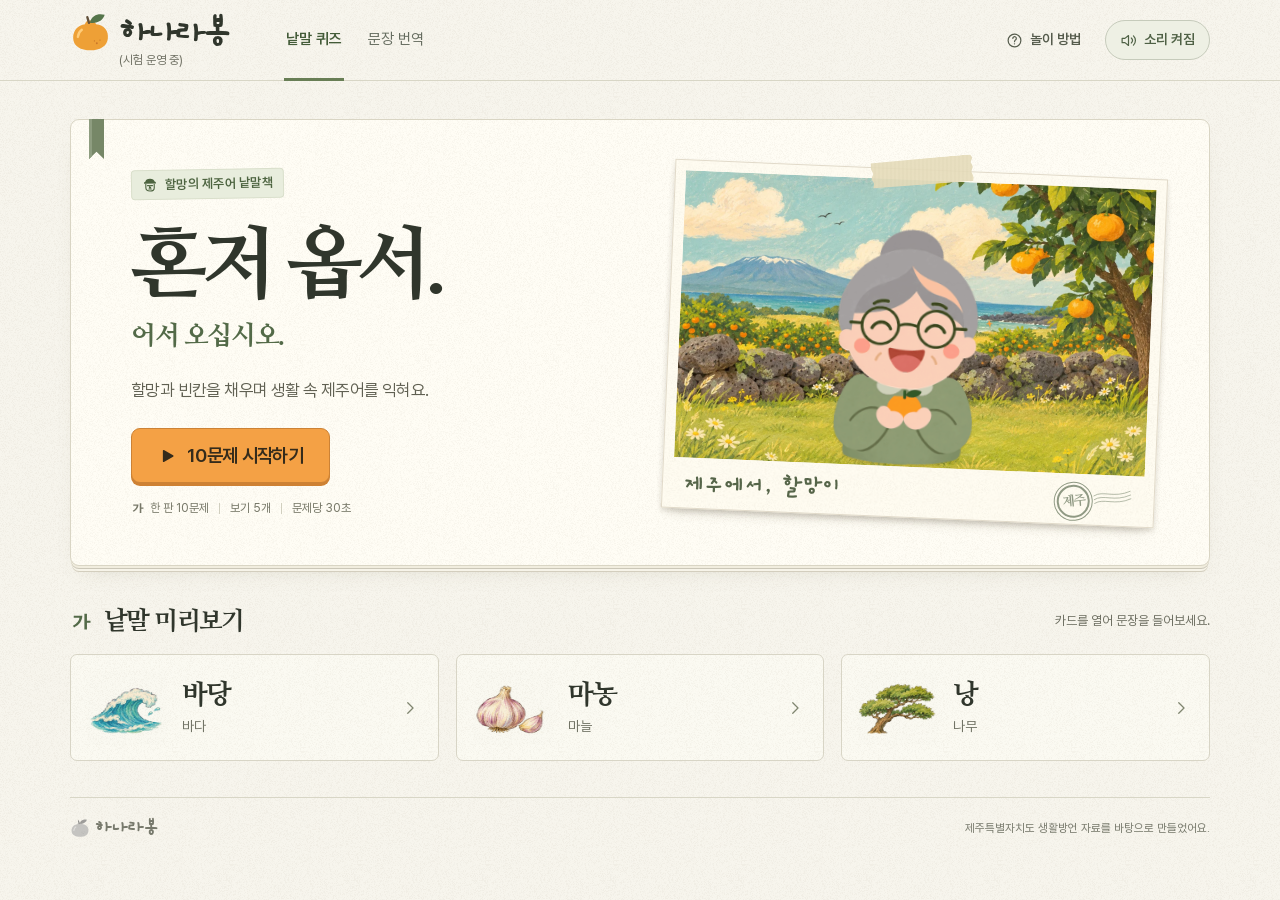
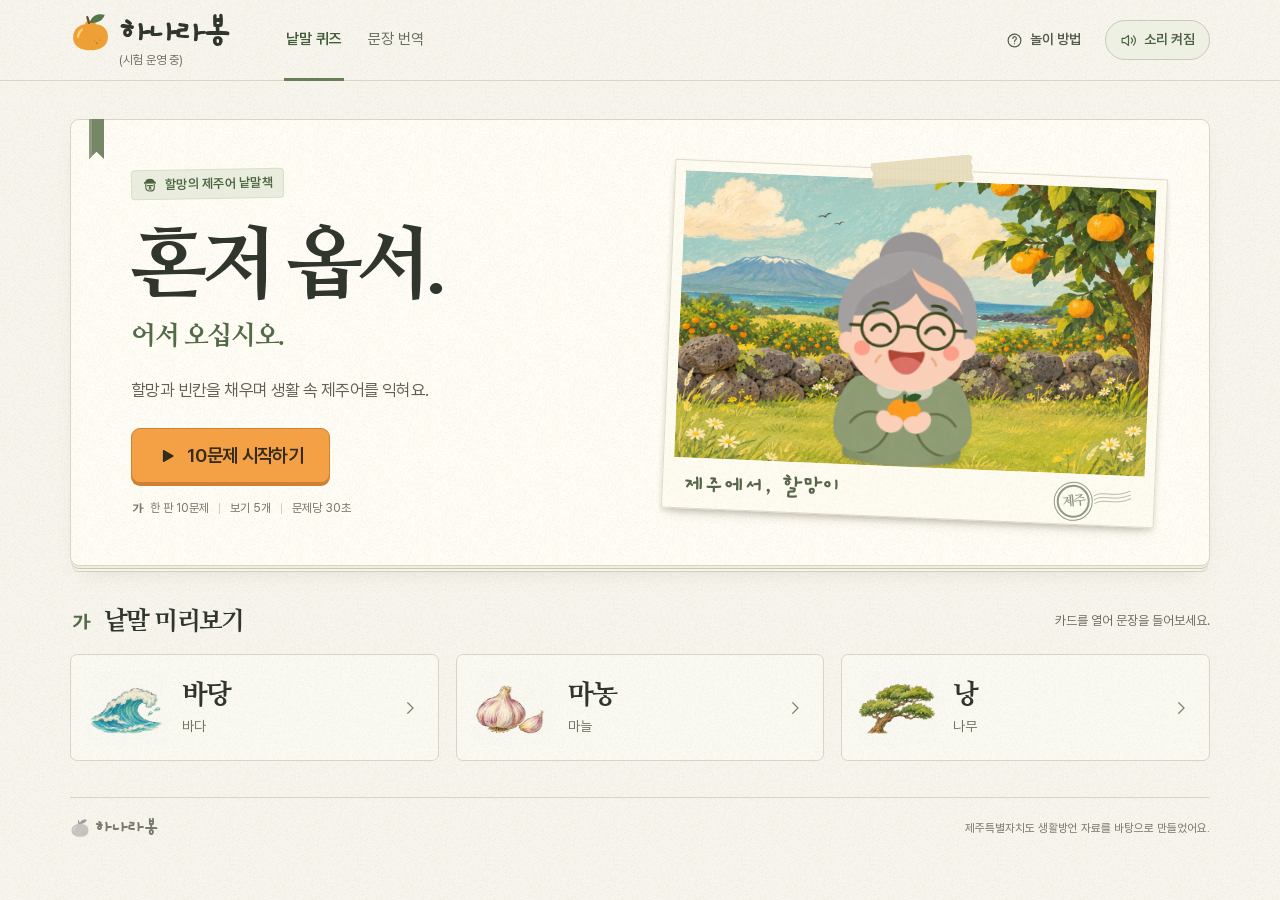
